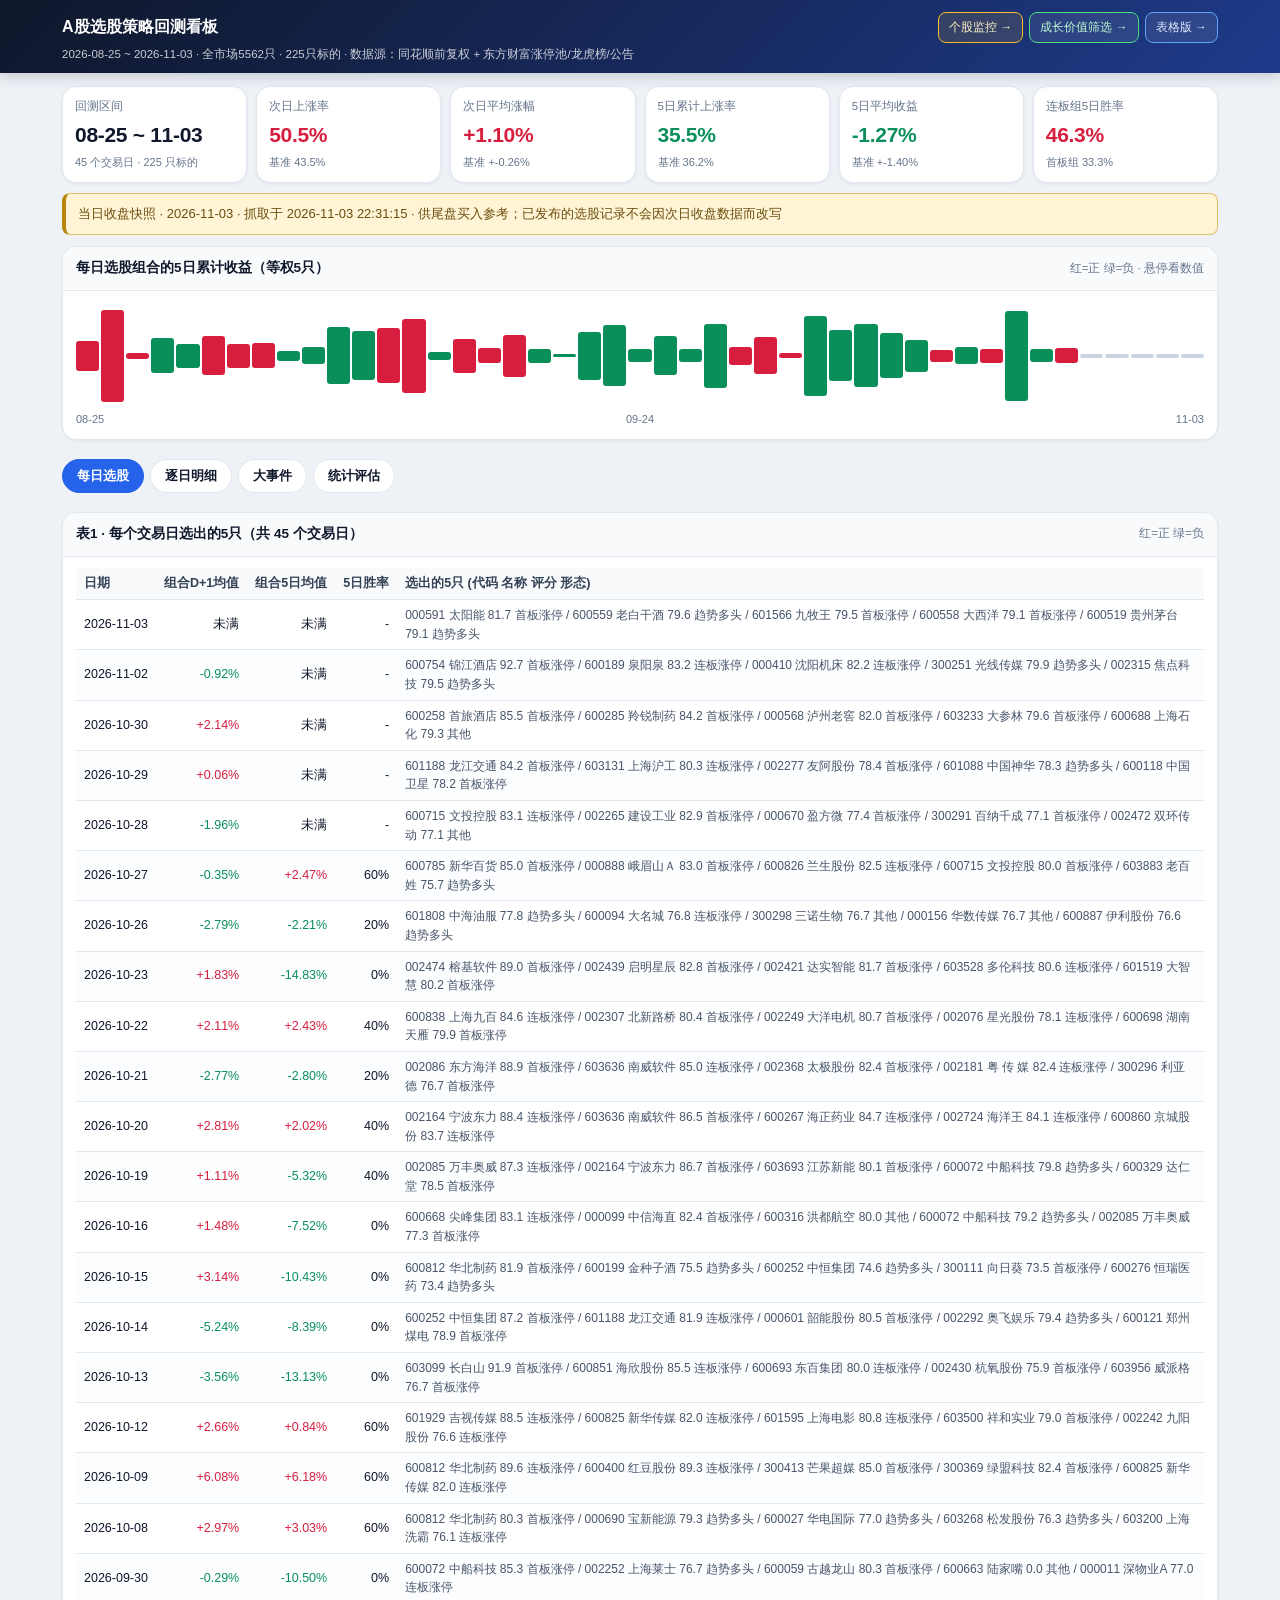
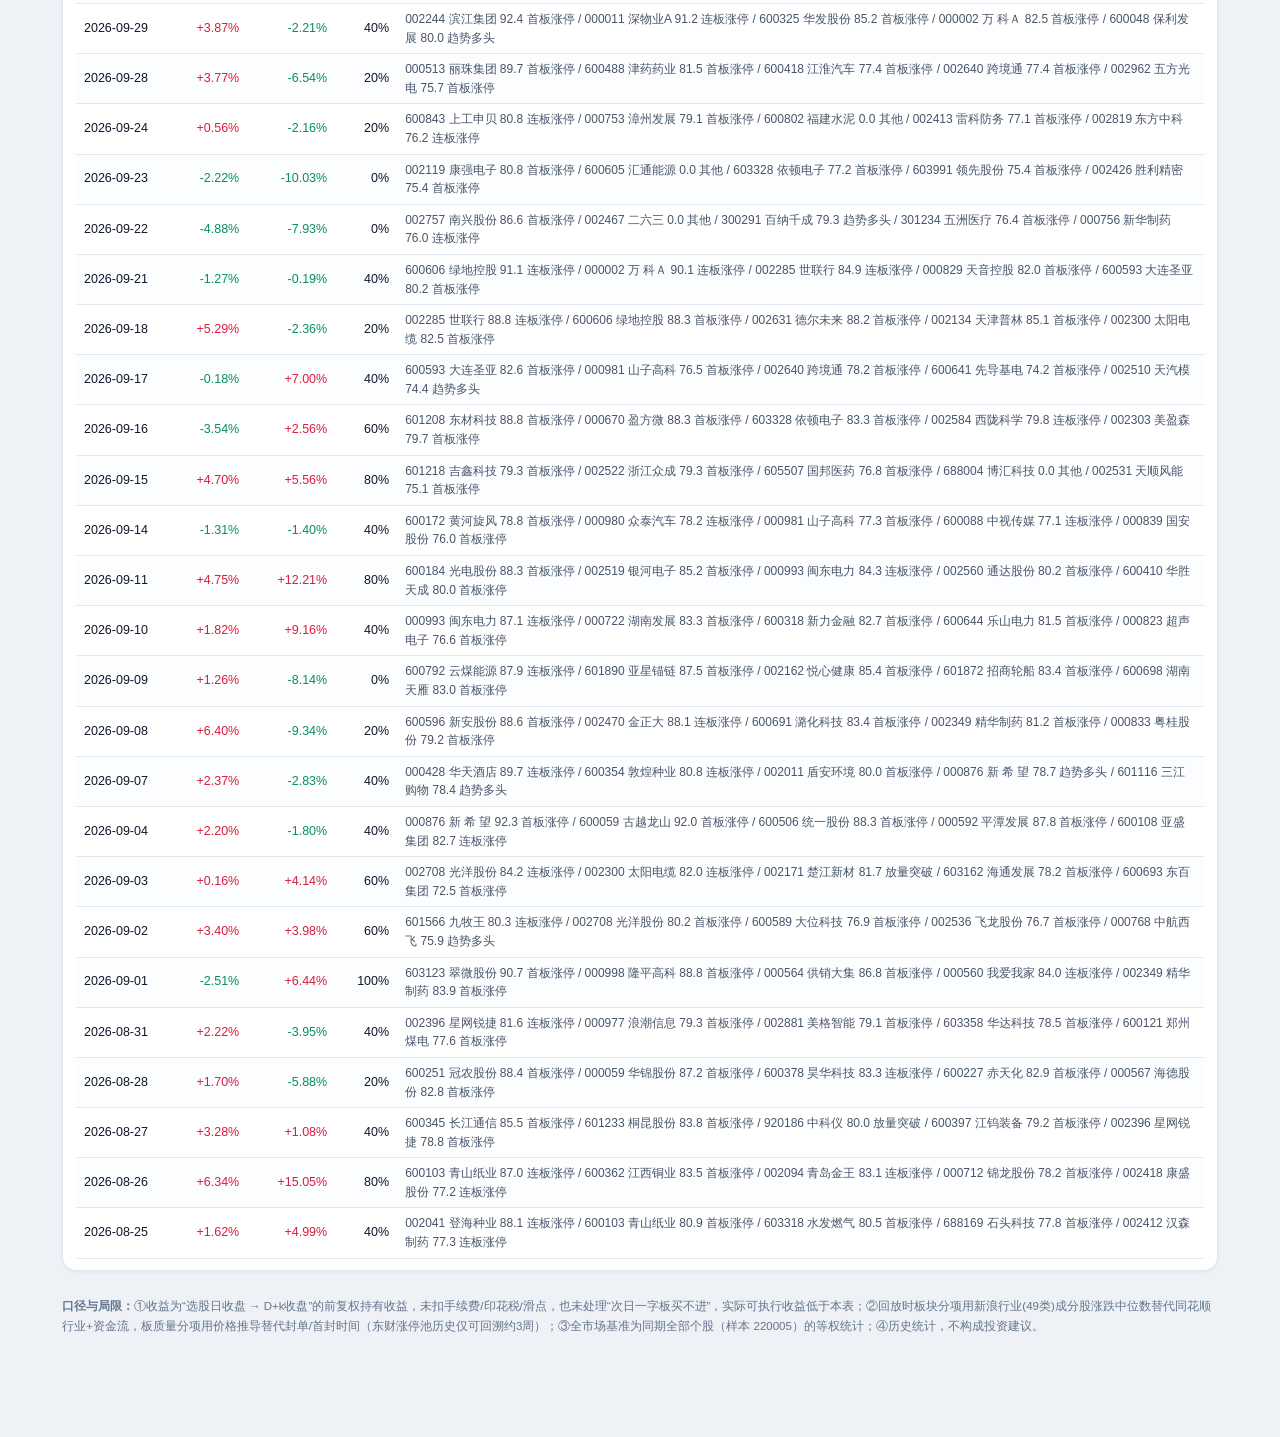
==== docs/index.html @ 1452959d "tail-end pages 2026-11-03" ====
<!DOCTYPE html><html lang="zh-CN"><head><meta charset="utf-8">
<meta name="viewport" content="width=device-width,initial-scale=1,viewport-fit=cover">
<meta name="theme-color" content="#0f172a"><title>选股策略回测看板 2026-07-13~09-11</title>
<style>:root{--bg:#eef2f7;--card:#fff;--ink:#0f172a;--muted:#64748b;--line:#e2e8f0;--up:#d81e3f;--dn:#0a8f5b;--a:#2563eb;--r:14px}
*{box-sizing:border-box}
html,body{margin:0;padding:0}
body{background:var(--bg);color:var(--ink);font:14px/1.55 -apple-system,BlinkMacSystemFont,'Segoe UI','PingFang SC','Hiragino Sans GB','Microsoft YaHei',sans-serif;-webkit-text-size-adjust:100%}
.wrap{max-width:1180px;margin:0 auto;padding:0 12px 60px}
header.top{position:sticky;top:0;z-index:30;background:linear-gradient(135deg,#0f172a,#1e3a8a);color:#fff;padding:12px 0 10px;box-shadow:0 2px 14px rgba(15,23,42,.22)}
header.top .in{max-width:1180px;margin:0 auto;padding:0 12px}
header.top h1{margin:0;font-size:16px;font-weight:700}
header.top .sub{opacity:.78;font-size:11.5px;margin-top:3px}
.kpis{display:grid;grid-template-columns:repeat(auto-fit,minmax(150px,1fr));gap:9px;margin:13px 0 4px}
.kpi{background:var(--card);border:1px solid var(--line);border-radius:var(--r);padding:11px 12px;box-shadow:0 1px 3px rgba(15,23,42,.07)}
.kpi .k{color:var(--muted);font-size:11.5px}
.kpi .v{font-size:21px;font-weight:760;margin-top:3px;font-variant-numeric:tabular-nums;letter-spacing:-.3px}
.kpi .n{color:var(--muted);font-size:11px;margin-top:2px}
.pos{color:var(--up)}.neg{color:var(--dn)}
.card{background:var(--card);border:1px solid var(--line);border-radius:var(--r);box-shadow:0 1px 3px rgba(15,23,42,.06);margin:11px 0;overflow:hidden}
.card h2{margin:0;padding:11px 13px;font-size:13.5px;border-bottom:1px solid var(--line);background:#f8fafc;display:flex;justify-content:space-between;align-items:center;gap:8px}
.card h2 span{font-weight:500;color:var(--muted);font-size:11.5px}
.card .bd{padding:11px 13px}
.tabs{position:sticky;top:56px;z-index:29;display:flex;gap:6px;overflow-x:auto;padding:8px 0;background:var(--bg);-webkit-overflow-scrolling:touch}
.tabs button{flex:0 0 auto;border:1px solid var(--line);background:#fff;color:var(--ink);padding:7px 14px;border-radius:999px;font-size:13px;font-weight:640}
.tabs button.on{background:var(--a);color:#fff;border-color:var(--a)}
.chart{display:flex;align-items:center;gap:2px;height:104px;padding:4px 0 0}
.chart .bar{flex:1;min-width:4px;border-radius:3px;position:relative;transition:.15s}
.chart .bar:hover{filter:brightness(1.15)}
.axis{display:flex;justify-content:space-between;color:var(--muted);font-size:11px;margin-top:5px}
.grid-days{display:grid;grid-template-columns:repeat(auto-fill,minmax(330px,1fr));gap:9px}
.day{border:1px solid var(--line);border-radius:12px;padding:9px 10px;background:#fcfdff}
.day .dh{display:flex;justify-content:space-between;align-items:baseline;font-weight:700;font-size:13px;margin-bottom:6px}
.day .dm{font-size:11.5px;color:var(--muted);font-weight:500;font-variant-numeric:tabular-nums}
.chips{display:flex;flex-wrap:wrap;gap:5px}
.chip{display:inline-flex;gap:5px;align-items:center;border:1px solid var(--line);background:#fff;border-radius:8px;padding:3px 7px;font-size:12px}
.tag{font-size:10px;padding:1px 5px;border-radius:5px;background:#e2e8f0;color:#334155;white-space:nowrap}
.t-zt_first{background:#fee2e2;color:#b91c1c}
.t-zt_multi{background:#fecdd3;color:#9f1239}
.t-trend{background:#dbeafe;color:#1d4ed8}
.t-breakout{background:#fef3c7;color:#92400e}
.t-other{background:#e5e7eb;color:#374151}
.tools{display:flex;gap:7px;flex-wrap:wrap;align-items:center;margin-bottom:9px}
.tools input,.tools select{padding:7px 10px;border:1px solid var(--line);border-radius:9px;font-size:13px;background:#fff;color:var(--ink)}
.tools input{flex:1;min-width:140px}
.tw{overflow-x:auto;-webkit-overflow-scrolling:touch}
table{border-collapse:collapse;width:100%;font-size:12.5px}
th,td{padding:6px 8px;border-bottom:1px solid var(--line);text-align:left;white-space:nowrap}
th{background:#f8fafc;font-weight:660;color:#334155}
th.s{cursor:pointer;user-select:none}
tbody tr:nth-child(even){background:#fbfdff}
td.num{text-align:right;font-variant-numeric:tabular-nums}
td.ev{white-space:normal;min-width:230px;color:#475569;font-size:12px}
.bars{display:grid;gap:6px}
.brow{display:grid;grid-template-columns:104px 1fr 58px;gap:8px;align-items:center;font-size:12.5px}
.bar2{height:12px;background:#eef2f7;border-radius:6px;overflow:hidden}
.bar2 i{display:block;height:100%}
.hint{color:var(--muted);font-size:12px;line-height:1.75}
.hint b{color:var(--ink)}
footer{color:var(--muted);font-size:11.5px;padding:14px 0 40px;line-height:1.8}
.fil{color:var(--muted);font-size:11.5px;margin-left:auto}
@media (max-width:780px){
.kpi .v{font-size:18px}
.kpi{padding:9px 10px}
header.top h1{font-size:14.5px}
table.resp thead{display:none}
table.resp,table.resp tbody,table.resp tr,table.resp td{display:block;width:100%}
table.resp tr{border:1px solid var(--line);border-radius:11px;margin:0 0 8px;padding:8px 10px;background:#fff}
table.resp td{border:0;padding:2.5px 0;white-space:normal;display:flex;justify-content:space-between;gap:10px}
table.resp td:before{content:attr(data-l);color:var(--muted);font-size:11.5px;flex:0 0 auto}
table.resp td.ev{display:block;padding-top:5px;border-top:1px dashed var(--line);margin-top:4px}
table.resp td.ev:before{display:block;margin-bottom:2px}
.tabs{top:50px}
.brow{grid-template-columns:78px 1fr 48px;font-size:11.5px}
.grid-days{grid-template-columns:1fr}
}.sec{display:none}.sec.on{display:block}
@media (max-width:780px){.card h2{font-size:12.5px}}
header.top .topline{display:flex;align-items:center;justify-content:space-between;gap:8px;flex-wrap:wrap}
header.top .topnav{display:flex;gap:6px;flex-wrap:wrap;position:relative;z-index:5}
header.top .topnav a{display:inline-block;font-size:12px;padding:5px 10px;border-radius:8px;text-decoration:none;white-space:nowrap;border:1px solid #60a5fa;color:#dbeafe;background:rgba(255,255,255,.08)}
header.top .topnav a.g{border-color:#4ade80;color:#bbf7d0}
header.top .topnav a.m{border-color:#fbbf24;color:#fef3c7;background:rgba(251,191,36,.12)}
@media (max-width:560px){header.top .topnav{width:100%}header.top .topnav a{flex:1 1 0;text-align:center}}
</style><noscript><style>.sec{display:block!important}.tabs{display:none}</style></noscript></head><body>
<header class="top"><div class="in"><div class="topline"><h1>A股选股策略回测看板</h1><nav class="topnav"><a class="m" href="monitor.html">个股监控 →</a><a class="g" href="garp.html">成长价值筛选 →</a><a href="tables.html">表格版 →</a></nav></div><div class="sub">2026-08-25 ~ 2026-11-03 · 全市场5562只 · 225只标的 · 数据源：同花顺前复权 + 东方财富涨停池/龙虎榜/公告</div></div></header>
<div class="wrap"><div class="kpis"><div class="kpi"><div class="k">回测区间</div><div class="v ">08-25 ~ 11-03</div><div class="n">45 个交易日 · 225 只标的</div></div><div class="kpi"><div class="k">次日上涨率</div><div class="v pos">50.5%</div><div class="n">基准 43.5%</div></div><div class="kpi"><div class="k">次日平均涨幅</div><div class="v pos">+1.10%</div><div class="n">基准 +-0.26%</div></div><div class="kpi"><div class="k">5日累计上涨率</div><div class="v neg">35.5%</div><div class="n">基准 36.2%</div></div><div class="kpi"><div class="k">5日平均收益</div><div class="v neg">-1.27%</div><div class="n">基准 +-1.40%</div></div><div class="kpi"><div class="k">连板组5日胜率</div><div class="v pos">46.3%</div><div class="n">首板组 33.3%</div></div></div>
<div style="background:#fff4d6;border:1px solid #dfc06a;border-left:4px solid #b8860b;border-radius:8px;padding:10px 12px;color:#6b4d0d;margin:10px 0;font-size:13px">当日收盘快照 · 2026-11-03 · 抓取于 2026-11-03 22:31:15 · 供尾盘买入参考；已发布的选股记录不会因次日收盘数据而改写</div>
<div class="card"><h2>每日选股组合的5日累计收益（等权5只）<span>红=正 绿=负 · 悬停看数值</span></h2><div class="bd"><div class="chart"><div class="bar" style="height:30px;background:var(--up)" title="08-25 组合5日均值 +4.99%"></div><div class="bar" style="height:92px;background:var(--up)" title="08-26 组合5日均值 +15.05%"></div><div class="bar" style="height:6px;background:var(--up)" title="08-27 组合5日均值 +1.08%"></div><div class="bar" style="height:35px;background:var(--dn)" title="08-28 组合5日均值 -5.88%"></div><div class="bar" style="height:24px;background:var(--dn)" title="08-31 组合5日均值 -3.95%"></div><div class="bar" style="height:39px;background:var(--up)" title="09-01 组合5日均值 +6.44%"></div><div class="bar" style="height:24px;background:var(--up)" title="09-02 组合5日均值 +3.98%"></div><div class="bar" style="height:25px;background:var(--up)" title="09-03 组合5日均值 +4.14%"></div><div class="bar" style="height:10px;background:var(--dn)" title="09-04 组合5日均值 -1.80%"></div><div class="bar" style="height:17px;background:var(--dn)" title="09-07 组合5日均值 -2.83%"></div><div class="bar" style="height:57px;background:var(--dn)" title="09-08 组合5日均值 -9.34%"></div><div class="bar" style="height:49px;background:var(--dn)" title="09-09 组合5日均值 -8.14%"></div><div class="bar" style="height:55px;background:var(--up)" title="09-10 组合5日均值 +9.16%"></div><div class="bar" style="height:74px;background:var(--up)" title="09-11 组合5日均值 +12.21%"></div><div class="bar" style="height:8px;background:var(--dn)" title="09-14 组合5日均值 -1.40%"></div><div class="bar" style="height:34px;background:var(--up)" title="09-15 组合5日均值 +5.56%"></div><div class="bar" style="height:15px;background:var(--up)" title="09-16 组合5日均值 +2.56%"></div><div class="bar" style="height:42px;background:var(--up)" title="09-17 组合5日均值 +7.00%"></div><div class="bar" style="height:14px;background:var(--dn)" title="09-18 组合5日均值 -2.36%"></div><div class="bar" style="height:3px;background:var(--dn)" title="09-21 组合5日均值 -0.19%"></div><div class="bar" style="height:48px;background:var(--dn)" title="09-22 组合5日均值 -7.93%"></div><div class="bar" style="height:61px;background:var(--dn)" title="09-23 组合5日均值 -10.03%"></div><div class="bar" style="height:13px;background:var(--dn)" title="09-24 组合5日均值 -2.16%"></div><div class="bar" style="height:39px;background:var(--dn)" title="09-28 组合5日均值 -6.54%"></div><div class="bar" style="height:13px;background:var(--dn)" title="09-29 组合5日均值 -2.21%"></div><div class="bar" style="height:64px;background:var(--dn)" title="09-30 组合5日均值 -10.50%"></div><div class="bar" style="height:18px;background:var(--up)" title="10-08 组合5日均值 +3.03%"></div><div class="bar" style="height:37px;background:var(--up)" title="10-09 组合5日均值 +6.18%"></div><div class="bar" style="height:5px;background:var(--up)" title="10-12 组合5日均值 +0.84%"></div><div class="bar" style="height:80px;background:var(--dn)" title="10-13 组合5日均值 -13.13%"></div><div class="bar" style="height:51px;background:var(--dn)" title="10-14 组合5日均值 -8.39%"></div><div class="bar" style="height:63px;background:var(--dn)" title="10-15 组合5日均值 -10.43%"></div><div class="bar" style="height:45px;background:var(--dn)" title="10-16 组合5日均值 -7.52%"></div><div class="bar" style="height:32px;background:var(--dn)" title="10-19 组合5日均值 -5.32%"></div><div class="bar" style="height:12px;background:var(--up)" title="10-20 组合5日均值 +2.02%"></div><div class="bar" style="height:17px;background:var(--dn)" title="10-21 组合5日均值 -2.80%"></div><div class="bar" style="height:14px;background:var(--up)" title="10-22 组合5日均值 +2.43%"></div><div class="bar" style="height:90px;background:var(--dn)" title="10-23 组合5日均值 -14.83%"></div><div class="bar" style="height:13px;background:var(--dn)" title="10-26 组合5日均值 -2.21%"></div><div class="bar" style="height:15px;background:var(--up)" title="10-27 组合5日均值 +2.47%"></div><div class="bar" style="height:4px;background:#cbd5e1" title="10-28 未满5日"></div><div class="bar" style="height:4px;background:#cbd5e1" title="10-29 未满5日"></div><div class="bar" style="height:4px;background:#cbd5e1" title="10-30 未满5日"></div><div class="bar" style="height:4px;background:#cbd5e1" title="11-02 未满5日"></div><div class="bar" style="height:4px;background:#cbd5e1" title="11-03 未满5日"></div></div><div class="axis"><span>08-25</span><span>09-24</span><span>11-03</span></div></div></div>
<div class="tabs" id="tb"><button data-v="s1" class="on">每日选股</button><button data-v="s2">逐日明细</button><button data-v="s3">大事件</button><button data-v="s4">统计评估</button></div>
<section id="s1" class="sec on"><div class="card"><h2>表1 · 每个交易日选出的5只（共 45 个交易日）<span>红=正 绿=负</span></h2><div class="bd"><div class="tw"><table class="resp"><thead><tr><th>日期</th><th>组合D+1均值</th><th>组合5日均值</th><th>5日胜率</th><th>选出的5只 (代码 名称 评分 形态)</th></tr></thead><tbody><tr data-d="2026-11-03"><td data-l="日期">2026-11-03</td><td data-l="组合D+1均值" class="num ">未满</td><td data-l="组合5日均值" class="num ">未满</td><td data-l="5日胜率" class="num">-</td><td data-l="选出的5只 (代码 名称 评分 形态)" class="ev">000591 太阳能 81.7 首板涨停 / 600559 老白干酒 79.6 趋势多头 / 601566 九牧王 79.5 首板涨停 / 600558 大西洋 79.1 首板涨停 / 600519 贵州茅台 79.1 趋势多头</td></tr><tr data-d="2026-11-02"><td data-l="日期">2026-11-02</td><td data-l="组合D+1均值" class="num neg">-0.92%</td><td data-l="组合5日均值" class="num ">未满</td><td data-l="5日胜率" class="num">-</td><td data-l="选出的5只 (代码 名称 评分 形态)" class="ev">600754 锦江酒店 92.7 首板涨停 / 600189 泉阳泉 83.2 连板涨停 / 000410 沈阳机床 82.2 连板涨停 / 300251 光线传媒 79.9 趋势多头 / 002315 焦点科技 79.5 趋势多头</td></tr><tr data-d="2026-10-30"><td data-l="日期">2026-10-30</td><td data-l="组合D+1均值" class="num pos">+2.14%</td><td data-l="组合5日均值" class="num ">未满</td><td data-l="5日胜率" class="num">-</td><td data-l="选出的5只 (代码 名称 评分 形态)" class="ev">600258 首旅酒店 85.5 首板涨停 / 600285 羚锐制药 84.2 首板涨停 / 000568 泸州老窖 82.0 首板涨停 / 603233 大参林 79.6 首板涨停 / 600688 上海石化 79.3 其他</td></tr><tr data-d="2026-10-29"><td data-l="日期">2026-10-29</td><td data-l="组合D+1均值" class="num pos">+0.06%</td><td data-l="组合5日均值" class="num ">未满</td><td data-l="5日胜率" class="num">-</td><td data-l="选出的5只 (代码 名称 评分 形态)" class="ev">601188 龙江交通 84.2 首板涨停 / 603131 上海沪工 80.3 连板涨停 / 002277 友阿股份 78.4 首板涨停 / 601088 中国神华 78.3 趋势多头 / 600118 中国卫星 78.2 首板涨停</td></tr><tr data-d="2026-10-28"><td data-l="日期">2026-10-28</td><td data-l="组合D+1均值" class="num neg">-1.96%</td><td data-l="组合5日均值" class="num ">未满</td><td data-l="5日胜率" class="num">-</td><td data-l="选出的5只 (代码 名称 评分 形态)" class="ev">600715 文投控股 83.1 连板涨停 / 002265 建设工业 82.9 首板涨停 / 000670 盈方微 77.4 首板涨停 / 300291 百纳千成 77.1 首板涨停 / 002472 双环传动 77.1 其他</td></tr><tr data-d="2026-10-27"><td data-l="日期">2026-10-27</td><td data-l="组合D+1均值" class="num neg">-0.35%</td><td data-l="组合5日均值" class="num pos">+2.47%</td><td data-l="5日胜率" class="num">60%</td><td data-l="选出的5只 (代码 名称 评分 形态)" class="ev">600785 新华百货 85.0 首板涨停 / 000888 峨眉山Ａ 83.0 首板涨停 / 600826 兰生股份 82.5 连板涨停 / 600715 文投控股 80.0 首板涨停 / 603883 老百姓 75.7 趋势多头</td></tr><tr data-d="2026-10-26"><td data-l="日期">2026-10-26</td><td data-l="组合D+1均值" class="num neg">-2.79%</td><td data-l="组合5日均值" class="num neg">-2.21%</td><td data-l="5日胜率" class="num">20%</td><td data-l="选出的5只 (代码 名称 评分 形态)" class="ev">601808 中海油服 77.8 趋势多头 / 600094 大名城 76.8 连板涨停 / 300298 三诺生物 76.7 其他 / 000156 华数传媒 76.7 其他 / 600887 伊利股份 76.6 趋势多头</td></tr><tr data-d="2026-10-23"><td data-l="日期">2026-10-23</td><td data-l="组合D+1均值" class="num pos">+1.83%</td><td data-l="组合5日均值" class="num neg">-14.83%</td><td data-l="5日胜率" class="num">0%</td><td data-l="选出的5只 (代码 名称 评分 形态)" class="ev">002474 榕基软件 89.0 首板涨停 / 002439 启明星辰 82.8 首板涨停 / 002421 达实智能 81.7 首板涨停 / 603528 多伦科技 80.6 连板涨停 / 601519 大智慧 80.2 首板涨停</td></tr><tr data-d="2026-10-22"><td data-l="日期">2026-10-22</td><td data-l="组合D+1均值" class="num pos">+2.11%</td><td data-l="组合5日均值" class="num pos">+2.43%</td><td data-l="5日胜率" class="num">40%</td><td data-l="选出的5只 (代码 名称 评分 形态)" class="ev">600838 上海九百 84.6 连板涨停 / 002307 北新路桥 80.4 首板涨停 / 002249 大洋电机 80.7 首板涨停 / 002076 星光股份 78.1 连板涨停 / 600698 湖南天雁 79.9 首板涨停</td></tr><tr data-d="2026-10-21"><td data-l="日期">2026-10-21</td><td data-l="组合D+1均值" class="num neg">-2.77%</td><td data-l="组合5日均值" class="num neg">-2.80%</td><td data-l="5日胜率" class="num">20%</td><td data-l="选出的5只 (代码 名称 评分 形态)" class="ev">002086 东方海洋 88.9 首板涨停 / 603636 南威软件 85.0 连板涨停 / 002368 太极股份 82.4 首板涨停 / 002181 粤 传 媒 82.4 连板涨停 / 300296 利亚德 76.7 首板涨停</td></tr><tr data-d="2026-10-20"><td data-l="日期">2026-10-20</td><td data-l="组合D+1均值" class="num pos">+2.81%</td><td data-l="组合5日均值" class="num pos">+2.02%</td><td data-l="5日胜率" class="num">40%</td><td data-l="选出的5只 (代码 名称 评分 形态)" class="ev">002164 宁波东力 88.4 连板涨停 / 603636 南威软件 86.5 首板涨停 / 600267 海正药业 84.7 连板涨停 / 002724 海洋王 84.1 连板涨停 / 600860 京城股份 83.7 连板涨停</td></tr><tr data-d="2026-10-19"><td data-l="日期">2026-10-19</td><td data-l="组合D+1均值" class="num pos">+1.11%</td><td data-l="组合5日均值" class="num neg">-5.32%</td><td data-l="5日胜率" class="num">40%</td><td data-l="选出的5只 (代码 名称 评分 形态)" class="ev">002085 万丰奥威 87.3 连板涨停 / 002164 宁波东力 86.7 首板涨停 / 603693 江苏新能 80.1 首板涨停 / 600072 中船科技 79.8 趋势多头 / 600329 达仁堂 78.5 首板涨停</td></tr><tr data-d="2026-10-16"><td data-l="日期">2026-10-16</td><td data-l="组合D+1均值" class="num pos">+1.48%</td><td data-l="组合5日均值" class="num neg">-7.52%</td><td data-l="5日胜率" class="num">0%</td><td data-l="选出的5只 (代码 名称 评分 形态)" class="ev">600668 尖峰集团 83.1 连板涨停 / 000099 中信海直 82.4 首板涨停 / 600316 洪都航空 80.0 其他 / 600072 中船科技 79.2 趋势多头 / 002085 万丰奥威 77.3 首板涨停</td></tr><tr data-d="2026-10-15"><td data-l="日期">2026-10-15</td><td data-l="组合D+1均值" class="num pos">+3.14%</td><td data-l="组合5日均值" class="num neg">-10.43%</td><td data-l="5日胜率" class="num">0%</td><td data-l="选出的5只 (代码 名称 评分 形态)" class="ev">600812 华北制药 81.9 首板涨停 / 600199 金种子酒 75.5 趋势多头 / 600252 中恒集团 74.6 趋势多头 / 300111 向日葵 73.5 首板涨停 / 600276 恒瑞医药 73.4 趋势多头</td></tr><tr data-d="2026-10-14"><td data-l="日期">2026-10-14</td><td data-l="组合D+1均值" class="num neg">-5.24%</td><td data-l="组合5日均值" class="num neg">-8.39%</td><td data-l="5日胜率" class="num">0%</td><td data-l="选出的5只 (代码 名称 评分 形态)" class="ev">600252 中恒集团 87.2 首板涨停 / 601188 龙江交通 81.9 连板涨停 / 000601 韶能股份 80.5 首板涨停 / 002292 奥飞娱乐 79.4 趋势多头 / 600121 郑州煤电 78.9 首板涨停</td></tr><tr data-d="2026-10-13"><td data-l="日期">2026-10-13</td><td data-l="组合D+1均值" class="num neg">-3.56%</td><td data-l="组合5日均值" class="num neg">-13.13%</td><td data-l="5日胜率" class="num">0%</td><td data-l="选出的5只 (代码 名称 评分 形态)" class="ev">603099 长白山 91.9 首板涨停 / 600851 海欣股份 85.5 连板涨停 / 600693 东百集团 80.0 连板涨停 / 002430 杭氧股份 75.9 首板涨停 / 603956 威派格 76.7 首板涨停</td></tr><tr data-d="2026-10-12"><td data-l="日期">2026-10-12</td><td data-l="组合D+1均值" class="num pos">+2.66%</td><td data-l="组合5日均值" class="num pos">+0.84%</td><td data-l="5日胜率" class="num">60%</td><td data-l="选出的5只 (代码 名称 评分 形态)" class="ev">601929 吉视传媒 88.5 连板涨停 / 600825 新华传媒 82.0 连板涨停 / 601595 上海电影 80.8 连板涨停 / 603500 祥和实业 79.0 首板涨停 / 002242 九阳股份 76.6 连板涨停</td></tr><tr data-d="2026-10-09"><td data-l="日期">2026-10-09</td><td data-l="组合D+1均值" class="num pos">+6.08%</td><td data-l="组合5日均值" class="num pos">+6.18%</td><td data-l="5日胜率" class="num">60%</td><td data-l="选出的5只 (代码 名称 评分 形态)" class="ev">600812 华北制药 89.6 连板涨停 / 600400 红豆股份 89.3 连板涨停 / 300413 芒果超媒 85.0 首板涨停 / 300369 绿盟科技 82.4 首板涨停 / 600825 新华传媒 82.0 连板涨停</td></tr><tr data-d="2026-10-08"><td data-l="日期">2026-10-08</td><td data-l="组合D+1均值" class="num pos">+2.97%</td><td data-l="组合5日均值" class="num pos">+3.03%</td><td data-l="5日胜率" class="num">60%</td><td data-l="选出的5只 (代码 名称 评分 形态)" class="ev">600812 华北制药 80.3 首板涨停 / 000690 宝新能源 79.3 趋势多头 / 600027 华电国际 77.0 趋势多头 / 603268 松发股份 76.3 趋势多头 / 603200 上海洗霸 76.1 连板涨停</td></tr><tr data-d="2026-09-30"><td data-l="日期">2026-09-30</td><td data-l="组合D+1均值" class="num neg">-0.29%</td><td data-l="组合5日均值" class="num neg">-10.50%</td><td data-l="5日胜率" class="num">0%</td><td data-l="选出的5只 (代码 名称 评分 形态)" class="ev">600072 中船科技 85.3 首板涨停 / 002252 上海莱士 76.7 趋势多头 / 600059 古越龙山 80.3 首板涨停 / 600663 陆家嘴 0.0 其他 / 000011 深物业A 77.0 连板涨停</td></tr><tr data-d="2026-09-29"><td data-l="日期">2026-09-29</td><td data-l="组合D+1均值" class="num pos">+3.87%</td><td data-l="组合5日均值" class="num neg">-2.21%</td><td data-l="5日胜率" class="num">40%</td><td data-l="选出的5只 (代码 名称 评分 形态)" class="ev">002244 滨江集团 92.4 首板涨停 / 000011 深物业A 91.2 连板涨停 / 600325 华发股份 85.2 首板涨停 / 000002 万 科Ａ 82.5 首板涨停 / 600048 保利发展 80.0 趋势多头</td></tr><tr data-d="2026-09-28"><td data-l="日期">2026-09-28</td><td data-l="组合D+1均值" class="num pos">+3.77%</td><td data-l="组合5日均值" class="num neg">-6.54%</td><td data-l="5日胜率" class="num">20%</td><td data-l="选出的5只 (代码 名称 评分 形态)" class="ev">000513 丽珠集团 89.7 首板涨停 / 600488 津药药业 81.5 首板涨停 / 600418 江淮汽车 77.4 首板涨停 / 002640 跨境通 77.4 首板涨停 / 002962 五方光电 75.7 首板涨停</td></tr><tr data-d="2026-09-24"><td data-l="日期">2026-09-24</td><td data-l="组合D+1均值" class="num pos">+0.56%</td><td data-l="组合5日均值" class="num neg">-2.16%</td><td data-l="5日胜率" class="num">20%</td><td data-l="选出的5只 (代码 名称 评分 形态)" class="ev">600843 上工申贝 80.8 连板涨停 / 000753 漳州发展 79.1 首板涨停 / 600802 福建水泥 0.0 其他 / 002413 雷科防务 77.1 首板涨停 / 002819 东方中科 76.2 连板涨停</td></tr><tr data-d="2026-09-23"><td data-l="日期">2026-09-23</td><td data-l="组合D+1均值" class="num neg">-2.22%</td><td data-l="组合5日均值" class="num neg">-10.03%</td><td data-l="5日胜率" class="num">0%</td><td data-l="选出的5只 (代码 名称 评分 形态)" class="ev">002119 康强电子 80.8 首板涨停 / 600605 汇通能源 0.0 其他 / 603328 依顿电子 77.2 首板涨停 / 603991 领先股份 75.4 首板涨停 / 002426 胜利精密 75.4 首板涨停</td></tr><tr data-d="2026-09-22"><td data-l="日期">2026-09-22</td><td data-l="组合D+1均值" class="num neg">-4.88%</td><td data-l="组合5日均值" class="num neg">-7.93%</td><td data-l="5日胜率" class="num">0%</td><td data-l="选出的5只 (代码 名称 评分 形态)" class="ev">002757 南兴股份 86.6 首板涨停 / 002467 二六三 0.0 其他 / 300291 百纳千成 79.3 趋势多头 / 301234 五洲医疗 76.4 首板涨停 / 000756 新华制药 76.0 连板涨停</td></tr><tr data-d="2026-09-21"><td data-l="日期">2026-09-21</td><td data-l="组合D+1均值" class="num neg">-1.27%</td><td data-l="组合5日均值" class="num neg">-0.19%</td><td data-l="5日胜率" class="num">40%</td><td data-l="选出的5只 (代码 名称 评分 形态)" class="ev">600606 绿地控股 91.1 连板涨停 / 000002 万 科Ａ 90.1 连板涨停 / 002285 世联行 84.9 连板涨停 / 000829 天音控股 82.0 首板涨停 / 600593 大连圣亚 80.2 首板涨停</td></tr><tr data-d="2026-09-18"><td data-l="日期">2026-09-18</td><td data-l="组合D+1均值" class="num pos">+5.29%</td><td data-l="组合5日均值" class="num neg">-2.36%</td><td data-l="5日胜率" class="num">20%</td><td data-l="选出的5只 (代码 名称 评分 形态)" class="ev">002285 世联行 88.8 连板涨停 / 600606 绿地控股 88.3 首板涨停 / 002631 德尔未来 88.2 首板涨停 / 002134 天津普林 85.1 首板涨停 / 002300 太阳电缆 82.5 首板涨停</td></tr><tr data-d="2026-09-17"><td data-l="日期">2026-09-17</td><td data-l="组合D+1均值" class="num neg">-0.18%</td><td data-l="组合5日均值" class="num pos">+7.00%</td><td data-l="5日胜率" class="num">40%</td><td data-l="选出的5只 (代码 名称 评分 形态)" class="ev">600593 大连圣亚 82.6 首板涨停 / 000981 山子高科 76.5 首板涨停 / 002640 跨境通 78.2 首板涨停 / 600641 先导基电 74.2 首板涨停 / 002510 天汽模 74.4 趋势多头</td></tr><tr data-d="2026-09-16"><td data-l="日期">2026-09-16</td><td data-l="组合D+1均值" class="num neg">-3.54%</td><td data-l="组合5日均值" class="num pos">+2.56%</td><td data-l="5日胜率" class="num">60%</td><td data-l="选出的5只 (代码 名称 评分 形态)" class="ev">601208 东材科技 88.8 首板涨停 / 000670 盈方微 88.3 首板涨停 / 603328 依顿电子 83.3 首板涨停 / 002584 西陇科学 79.8 连板涨停 / 002303 美盈森 79.7 首板涨停</td></tr><tr data-d="2026-09-15"><td data-l="日期">2026-09-15</td><td data-l="组合D+1均值" class="num pos">+4.70%</td><td data-l="组合5日均值" class="num pos">+5.56%</td><td data-l="5日胜率" class="num">80%</td><td data-l="选出的5只 (代码 名称 评分 形态)" class="ev">601218 吉鑫科技 79.3 首板涨停 / 002522 浙江众成 79.3 首板涨停 / 605507 国邦医药 76.8 首板涨停 / 688004 博汇科技 0.0 其他 / 002531 天顺风能 75.1 首板涨停</td></tr><tr data-d="2026-09-14"><td data-l="日期">2026-09-14</td><td data-l="组合D+1均值" class="num neg">-1.31%</td><td data-l="组合5日均值" class="num neg">-1.40%</td><td data-l="5日胜率" class="num">40%</td><td data-l="选出的5只 (代码 名称 评分 形态)" class="ev">600172 黄河旋风 78.8 首板涨停 / 000980 众泰汽车 78.2 连板涨停 / 000981 山子高科 77.3 首板涨停 / 600088 中视传媒 77.1 连板涨停 / 000839 国安股份 76.0 首板涨停</td></tr><tr data-d="2026-09-11"><td data-l="日期">2026-09-11</td><td data-l="组合D+1均值" class="num pos">+4.75%</td><td data-l="组合5日均值" class="num pos">+12.21%</td><td data-l="5日胜率" class="num">80%</td><td data-l="选出的5只 (代码 名称 评分 形态)" class="ev">600184 光电股份 88.3 首板涨停 / 002519 银河电子 85.2 首板涨停 / 000993 闽东电力 84.3 连板涨停 / 002560 通达股份 80.2 首板涨停 / 600410 华胜天成 80.0 首板涨停</td></tr><tr data-d="2026-09-10"><td data-l="日期">2026-09-10</td><td data-l="组合D+1均值" class="num pos">+1.82%</td><td data-l="组合5日均值" class="num pos">+9.16%</td><td data-l="5日胜率" class="num">40%</td><td data-l="选出的5只 (代码 名称 评分 形态)" class="ev">000993 闽东电力 87.1 连板涨停 / 000722 湖南发展 83.3 首板涨停 / 600318 新力金融 82.7 首板涨停 / 600644 乐山电力 81.5 首板涨停 / 000823 超声电子 76.6 首板涨停</td></tr><tr data-d="2026-09-09"><td data-l="日期">2026-09-09</td><td data-l="组合D+1均值" class="num pos">+1.26%</td><td data-l="组合5日均值" class="num neg">-8.14%</td><td data-l="5日胜率" class="num">0%</td><td data-l="选出的5只 (代码 名称 评分 形态)" class="ev">600792 云煤能源 87.9 连板涨停 / 601890 亚星锚链 87.5 首板涨停 / 002162 悦心健康 85.4 首板涨停 / 601872 招商轮船 83.4 首板涨停 / 600698 湖南天雁 83.0 首板涨停</td></tr><tr data-d="2026-09-08"><td data-l="日期">2026-09-08</td><td data-l="组合D+1均值" class="num pos">+6.40%</td><td data-l="组合5日均值" class="num neg">-9.34%</td><td data-l="5日胜率" class="num">20%</td><td data-l="选出的5只 (代码 名称 评分 形态)" class="ev">600596 新安股份 88.6 首板涨停 / 002470 金正大 88.1 连板涨停 / 600691 潞化科技 83.4 首板涨停 / 002349 精华制药 81.2 首板涨停 / 000833 粤桂股份 79.2 首板涨停</td></tr><tr data-d="2026-09-07"><td data-l="日期">2026-09-07</td><td data-l="组合D+1均值" class="num pos">+2.37%</td><td data-l="组合5日均值" class="num neg">-2.83%</td><td data-l="5日胜率" class="num">40%</td><td data-l="选出的5只 (代码 名称 评分 形态)" class="ev">000428 华天酒店 89.7 连板涨停 / 600354 敦煌种业 80.8 连板涨停 / 002011 盾安环境 80.0 首板涨停 / 000876 新 希 望 78.7 趋势多头 / 601116 三江购物 78.4 趋势多头</td></tr><tr data-d="2026-09-04"><td data-l="日期">2026-09-04</td><td data-l="组合D+1均值" class="num pos">+2.20%</td><td data-l="组合5日均值" class="num neg">-1.80%</td><td data-l="5日胜率" class="num">40%</td><td data-l="选出的5只 (代码 名称 评分 形态)" class="ev">000876 新 希 望 92.3 首板涨停 / 600059 古越龙山 92.0 首板涨停 / 600506 统一股份 88.3 首板涨停 / 000592 平潭发展 87.8 首板涨停 / 600108 亚盛集团 82.7 连板涨停</td></tr><tr data-d="2026-09-03"><td data-l="日期">2026-09-03</td><td data-l="组合D+1均值" class="num pos">+0.16%</td><td data-l="组合5日均值" class="num pos">+4.14%</td><td data-l="5日胜率" class="num">60%</td><td data-l="选出的5只 (代码 名称 评分 形态)" class="ev">002708 光洋股份 84.2 连板涨停 / 002300 太阳电缆 82.0 连板涨停 / 002171 楚江新材 81.7 放量突破 / 603162 海通发展 78.2 首板涨停 / 600693 东百集团 72.5 首板涨停</td></tr><tr data-d="2026-09-02"><td data-l="日期">2026-09-02</td><td data-l="组合D+1均值" class="num pos">+3.40%</td><td data-l="组合5日均值" class="num pos">+3.98%</td><td data-l="5日胜率" class="num">60%</td><td data-l="选出的5只 (代码 名称 评分 形态)" class="ev">601566 九牧王 80.3 连板涨停 / 002708 光洋股份 80.2 首板涨停 / 600589 大位科技 76.9 首板涨停 / 002536 飞龙股份 76.7 首板涨停 / 000768 中航西飞 75.9 趋势多头</td></tr><tr data-d="2026-09-01"><td data-l="日期">2026-09-01</td><td data-l="组合D+1均值" class="num neg">-2.51%</td><td data-l="组合5日均值" class="num pos">+6.44%</td><td data-l="5日胜率" class="num">100%</td><td data-l="选出的5只 (代码 名称 评分 形态)" class="ev">603123 翠微股份 90.7 首板涨停 / 000998 隆平高科 88.8 首板涨停 / 000564 供销大集 86.8 首板涨停 / 000560 我爱我家 84.0 连板涨停 / 002349 精华制药 83.9 首板涨停</td></tr><tr data-d="2026-08-31"><td data-l="日期">2026-08-31</td><td data-l="组合D+1均值" class="num pos">+2.22%</td><td data-l="组合5日均值" class="num neg">-3.95%</td><td data-l="5日胜率" class="num">40%</td><td data-l="选出的5只 (代码 名称 评分 形态)" class="ev">002396 星网锐捷 81.6 连板涨停 / 000977 浪潮信息 79.3 首板涨停 / 002881 美格智能 79.1 首板涨停 / 603358 华达科技 78.5 首板涨停 / 600121 郑州煤电 77.6 首板涨停</td></tr><tr data-d="2026-08-28"><td data-l="日期">2026-08-28</td><td data-l="组合D+1均值" class="num pos">+1.70%</td><td data-l="组合5日均值" class="num neg">-5.88%</td><td data-l="5日胜率" class="num">20%</td><td data-l="选出的5只 (代码 名称 评分 形态)" class="ev">600251 冠农股份 88.4 首板涨停 / 000059 华锦股份 87.2 首板涨停 / 600378 昊华科技 83.3 连板涨停 / 600227 赤天化 82.9 首板涨停 / 000567 海德股份 82.8 首板涨停</td></tr><tr data-d="2026-08-27"><td data-l="日期">2026-08-27</td><td data-l="组合D+1均值" class="num pos">+3.28%</td><td data-l="组合5日均值" class="num pos">+1.08%</td><td data-l="5日胜率" class="num">40%</td><td data-l="选出的5只 (代码 名称 评分 形态)" class="ev">600345 长江通信 85.5 首板涨停 / 601233 桐昆股份 83.8 首板涨停 / 920186 中科仪 80.0 放量突破 / 600397 江钨装备 79.2 首板涨停 / 002396 星网锐捷 78.8 首板涨停</td></tr><tr data-d="2026-08-26"><td data-l="日期">2026-08-26</td><td data-l="组合D+1均值" class="num pos">+6.34%</td><td data-l="组合5日均值" class="num pos">+15.05%</td><td data-l="5日胜率" class="num">80%</td><td data-l="选出的5只 (代码 名称 评分 形态)" class="ev">600103 青山纸业 87.0 连板涨停 / 600362 江西铜业 83.5 首板涨停 / 002094 青岛金王 83.1 连板涨停 / 000712 锦龙股份 78.2 首板涨停 / 002418 康盛股份 77.2 连板涨停</td></tr><tr data-d="2026-08-25"><td data-l="日期">2026-08-25</td><td data-l="组合D+1均值" class="num pos">+1.62%</td><td data-l="组合5日均值" class="num pos">+4.99%</td><td data-l="5日胜率" class="num">40%</td><td data-l="选出的5只 (代码 名称 评分 形态)" class="ev">002041 登海种业 88.1 连板涨停 / 600103 青山纸业 80.9 首板涨停 / 603318 水发燃气 80.5 首板涨停 / 688169 石头科技 77.8 首板涨停 / 002412 汉森制药 77.3 连板涨停</td></tr></tbody></table></div></div></div></section>
<section id="s2" class="sec"><div class="card"><h2>表2 · 选后5个交易日逐日涨跌幅<span id="cnt">共 225 只</span></h2><div class="bd">
<div class="tools"><input id="q" placeholder="搜索代码 / 名称 / 行业"><select id="kf"><option value="">全部形态</option><option value="zt_first">首板涨停</option><option value="zt_multi">连板涨停</option><option value="trend">趋势多头</option><option value="breakout">放量突破</option><option value="other">其他</option></select><select id="sk"><option value="d">按日期</option><option value="d1">按次日涨幅</option><option value="cum">按5日累计</option></select></div>
<div class="tw"><table class="resp"><thead><tr><th>日期</th><th>代码</th><th>名称</th><th>当日涨幅</th><th>评分</th><th>形态</th><th>D+1</th><th>D+2</th><th>D+3</th><th>D+4</th><th>D+5</th><th>5日累计</th><th>5日内关键事件</th><th>胜率</th></tr></thead><tbody id="db"><tr data-d="2026-11-03" data-d1="-999" data-cum="-999" data-k="trend" data-txt="600519 贵州茅台 酿酒行业"><td data-l="日期">11-03</td><td data-l="代码">600519</td><td data-l="名称">贵州茅台</td><td data-l="当日涨幅" class="num pos">+2.84%</td><td data-l="评分" class="num">79.1</td><td data-l="形态">趋势多头</td><td data-l="D+1" class="num ">-</td><td data-l="D+2" class="num ">-</td><td data-l="D+3" class="num ">-</td><td data-l="D+4" class="num ">-</td><td data-l="D+5" class="num ">-</td><td data-l="5日累计" class="num ">未满</td><td data-l="关键事件" class="ev">-</td><td data-l="胜率" class="num">-</td></tr><tr data-d="2026-11-03" data-d1="-999" data-cum="-999" data-k="zt_first" data-txt="600558 大西洋 钢铁行业"><td data-l="日期">11-03</td><td data-l="代码">600558</td><td data-l="名称">大西洋</td><td data-l="当日涨幅" class="num pos">+10.05%</td><td data-l="评分" class="num">79.1</td><td data-l="形态">首板涨停</td><td data-l="D+1" class="num ">-</td><td data-l="D+2" class="num ">-</td><td data-l="D+3" class="num ">-</td><td data-l="D+4" class="num ">-</td><td data-l="D+5" class="num ">-</td><td data-l="5日累计" class="num ">未满</td><td data-l="关键事件" class="ev">-</td><td data-l="胜率" class="num">-</td></tr><tr data-d="2026-11-03" data-d1="-999" data-cum="-999" data-k="zt_first" data-txt="601566 九牧王 服装鞋类"><td data-l="日期">11-03</td><td data-l="代码">601566</td><td data-l="名称">九牧王</td><td data-l="当日涨幅" class="num pos">+10.00%</td><td data-l="评分" class="num">79.5</td><td data-l="形态">首板涨停</td><td data-l="D+1" class="num ">-</td><td data-l="D+2" class="num ">-</td><td data-l="D+3" class="num ">-</td><td data-l="D+4" class="num ">-</td><td data-l="D+5" class="num ">-</td><td data-l="5日累计" class="num ">未满</td><td data-l="关键事件" class="ev">-</td><td data-l="胜率" class="num">-</td></tr><tr data-d="2026-11-03" data-d1="-999" data-cum="-999" data-k="trend" data-txt="600559 老白干酒 酿酒行业"><td data-l="日期">11-03</td><td data-l="代码">600559</td><td data-l="名称">老白干酒</td><td data-l="当日涨幅" class="num pos">+3.74%</td><td data-l="评分" class="num">79.6</td><td data-l="形态">趋势多头</td><td data-l="D+1" class="num ">-</td><td data-l="D+2" class="num ">-</td><td data-l="D+3" class="num ">-</td><td data-l="D+4" class="num ">-</td><td data-l="D+5" class="num ">-</td><td data-l="5日累计" class="num ">未满</td><td data-l="关键事件" class="ev">-</td><td data-l="胜率" class="num">-</td></tr><tr data-d="2026-11-03" data-d1="-999" data-cum="-999" data-k="zt_first" data-txt="000591 太阳能 商业百货"><td data-l="日期">11-03</td><td data-l="代码">000591</td><td data-l="名称">太阳能</td><td data-l="当日涨幅" class="num pos">+10.07%</td><td data-l="评分" class="num">81.7</td><td data-l="形态">首板涨停</td><td data-l="D+1" class="num ">-</td><td data-l="D+2" class="num ">-</td><td data-l="D+3" class="num ">-</td><td data-l="D+4" class="num ">-</td><td data-l="D+5" class="num ">-</td><td data-l="5日累计" class="num ">未满</td><td data-l="关键事件" class="ev">-</td><td data-l="胜率" class="num">-</td></tr><tr data-d="2026-11-02" data-d1="-0.0710" data-cum="-999" data-k="trend" data-txt="002315 焦点科技 电子信息"><td data-l="日期">11-02</td><td data-l="代码">002315</td><td data-l="名称">焦点科技</td><td data-l="当日涨幅" class="num pos">+7.68%</td><td data-l="评分" class="num">79.5</td><td data-l="形态">趋势多头</td><td data-l="D+1" class="num neg">-0.07%</td><td data-l="D+2" class="num ">-</td><td data-l="D+3" class="num ">-</td><td data-l="D+4" class="num ">-</td><td data-l="D+5" class="num ">-</td><td data-l="5日累计" class="num ">未满</td><td data-l="关键事件" class="ev">-</td><td data-l="胜率" class="num neg">0/1 (0%)</td></tr><tr data-d="2026-11-02" data-d1="-1.1475" data-cum="-999" data-k="trend" data-txt="300251 光线传媒 传媒娱乐"><td data-l="日期">11-02</td><td data-l="代码">300251</td><td data-l="名称">光线传媒</td><td data-l="当日涨幅" class="num pos">+8.73%</td><td data-l="评分" class="num">79.9</td><td data-l="形态">趋势多头</td><td data-l="D+1" class="num neg">-1.15%</td><td data-l="D+2" class="num ">-</td><td data-l="D+3" class="num ">-</td><td data-l="D+4" class="num ">-</td><td data-l="D+5" class="num ">-</td><td data-l="5日累计" class="num ">未满</td><td data-l="关键事件" class="ev">-</td><td data-l="胜率" class="num neg">0/1 (0%)</td></tr><tr data-d="2026-11-02" data-d1="-1.3536" data-cum="-999" data-k="zt_multi" data-txt="000410 沈阳机床 机械行业"><td data-l="日期">11-02</td><td data-l="代码">000410</td><td data-l="名称">沈阳机床</td><td data-l="当日涨幅" class="num pos">+10.06%</td><td data-l="评分" class="num">82.2</td><td data-l="形态">连板涨停</td><td data-l="D+1" class="num neg">-1.35%</td><td data-l="D+2" class="num ">-</td><td data-l="D+3" class="num ">-</td><td data-l="D+4" class="num ">-</td><td data-l="D+5" class="num ">-</td><td data-l="5日累计" class="num ">未满</td><td data-l="关键事件" class="ev">-</td><td data-l="胜率" class="num neg">0/1 (0%)</td></tr><tr data-d="2026-11-02" data-d1="-3.2922" data-cum="-999" data-k="zt_multi" data-txt="600189 泉阳泉 农林牧渔"><td data-l="日期">11-02</td><td data-l="代码">600189</td><td data-l="名称">泉阳泉</td><td data-l="当日涨幅" class="num pos">+9.95%</td><td data-l="评分" class="num">83.2</td><td data-l="形态">连板涨停</td><td data-l="D+1" class="num neg">-3.29%</td><td data-l="D+2" class="num ">-</td><td data-l="D+3" class="num ">-</td><td data-l="D+4" class="num ">-</td><td data-l="D+5" class="num ">-</td><td data-l="5日累计" class="num ">未满</td><td data-l="关键事件" class="ev">D+1 龙虎榜净买-1.15亿 2家机构卖出，成功率36.15%</td><td data-l="胜率" class="num neg">0/1 (0%)</td></tr><tr data-d="2026-11-02" data-d1="1.2640" data-cum="-999" data-k="zt_first" data-txt="600754 锦江酒店 酒店旅游"><td data-l="日期">11-02</td><td data-l="代码">600754</td><td data-l="名称">锦江酒店</td><td data-l="当日涨幅" class="num pos">+10.00%</td><td data-l="评分" class="num">92.7</td><td data-l="形态">首板涨停</td><td data-l="D+1" class="num pos">+1.26%</td><td data-l="D+2" class="num ">-</td><td data-l="D+3" class="num ">-</td><td data-l="D+4" class="num ">-</td><td data-l="D+5" class="num ">-</td><td data-l="5日累计" class="num ">未满</td><td data-l="关键事件" class="ev">-</td><td data-l="胜率" class="num pos">1/1 (100%)</td></tr><tr data-d="2026-10-30" data-d1="-0.9836" data-cum="-999" data-k="other" data-txt="600688 上海石化 石油行业"><td data-l="日期">10-30</td><td data-l="代码">600688</td><td data-l="名称">上海石化</td><td data-l="当日涨幅" class="num pos">+8.93%</td><td data-l="评分" class="num">79.3</td><td data-l="形态">其他</td><td data-l="D+1" class="num neg">-0.98%</td><td data-l="D+2" class="num neg">-0.99%</td><td data-l="D+3" class="num ">-</td><td data-l="D+4" class="num ">-</td><td data-l="D+5" class="num ">-</td><td data-l="5日累计" class="num ">未满</td><td data-l="关键事件" class="ev">-</td><td data-l="胜率" class="num neg">0/2 (0%)</td></tr><tr data-d="2026-10-30" data-d1="1.4314" data-cum="-999" data-k="zt_first" data-txt="603233 大参林 "><td data-l="日期">10-30</td><td data-l="代码">603233</td><td data-l="名称">大参林</td><td data-l="当日涨幅" class="num pos">+9.99%</td><td data-l="评分" class="num">79.6</td><td data-l="形态">首板涨停</td><td data-l="D+1" class="num pos">+1.43%</td><td data-l="D+2" class="num pos">+1.80%</td><td data-l="D+3" class="num ">-</td><td data-l="D+4" class="num ">-</td><td data-l="D+5" class="num ">-</td><td data-l="5日累计" class="num ">未满</td><td data-l="关键事件" class="ev">-</td><td data-l="胜率" class="num pos">2/2 (100%)</td></tr><tr data-d="2026-10-30" data-d1="3.5033" data-cum="-999" data-k="zt_first" data-txt="000568 泸州老窖 酿酒行业"><td data-l="日期">10-30</td><td data-l="代码">000568</td><td data-l="名称">泸州老窖</td><td data-l="当日涨幅" class="num pos">+10.01%</td><td data-l="评分" class="num">82.0</td><td data-l="形态">首板涨停</td><td data-l="D+1" class="num pos">+3.50%</td><td data-l="D+2" class="num pos">+1.29%</td><td data-l="D+3" class="num ">-</td><td data-l="D+4" class="num ">-</td><td data-l="D+5" class="num ">-</td><td data-l="5日累计" class="num ">未满</td><td data-l="关键事件" class="ev">-</td><td data-l="胜率" class="num pos">2/2 (100%)</td></tr><tr data-d="2026-10-30" data-d1="2.5455" data-cum="-999" data-k="zt_first" data-txt="600285 羚锐制药 生物制药"><td data-l="日期">10-30</td><td data-l="代码">600285</td><td data-l="名称">羚锐制药</td><td data-l="当日涨幅" class="num pos">+10.00%</td><td data-l="评分" class="num">84.2</td><td data-l="形态">首板涨停</td><td data-l="D+1" class="num pos">+2.55%</td><td data-l="D+2" class="num pos">+4.57%</td><td data-l="D+3" class="num ">-</td><td data-l="D+4" class="num ">-</td><td data-l="D+5" class="num ">-</td><td data-l="5日累计" class="num ">未满</td><td data-l="关键事件" class="ev">-</td><td data-l="胜率" class="num pos">2/2 (100%)</td></tr><tr data-d="2026-10-30" data-d1="4.1834" data-cum="-999" data-k="zt_first" data-txt="600258 首旅酒店 酒店旅游"><td data-l="日期">10-30</td><td data-l="代码">600258</td><td data-l="名称">首旅酒店</td><td data-l="当日涨幅" class="num pos">+10.00%</td><td data-l="评分" class="num">85.5</td><td data-l="形态">首板涨停</td><td data-l="D+1" class="num pos">+4.18%</td><td data-l="D+2" class="num pos">+2.86%</td><td data-l="D+3" class="num ">-</td><td data-l="D+4" class="num ">-</td><td data-l="D+5" class="num ">-</td><td data-l="5日累计" class="num ">未满</td><td data-l="关键事件" class="ev">-</td><td data-l="胜率" class="num pos">2/2 (100%)</td></tr><tr data-d="2026-10-29" data-d1="0.0179" data-cum="-999" data-k="zt_first" data-txt="600118 中国卫星 飞机制造"><td data-l="日期">10-29</td><td data-l="代码">600118</td><td data-l="名称">中国卫星</td><td data-l="当日涨幅" class="num pos">+10.00%</td><td data-l="评分" class="num">78.2</td><td data-l="形态">首板涨停</td><td data-l="D+1" class="num pos">+0.02%</td><td data-l="D+2" class="num neg">-0.38%</td><td data-l="D+3" class="num neg">-5.42%</td><td data-l="D+4" class="num ">-</td><td data-l="D+5" class="num ">-</td><td data-l="5日累计" class="num ">未满</td><td data-l="关键事件" class="ev">-</td><td data-l="胜率" class="num neg">1/3 (33%)</td></tr><tr data-d="2026-10-29" data-d1="0.7168" data-cum="-999" data-k="trend" data-txt="601088 中国神华 煤炭行业"><td data-l="日期">10-29</td><td data-l="代码">601088</td><td data-l="名称">中国神华</td><td data-l="当日涨幅" class="num pos">+3.97%</td><td data-l="评分" class="num">78.3</td><td data-l="形态">趋势多头</td><td data-l="D+1" class="num pos">+0.72%</td><td data-l="D+2" class="num neg">-0.29%</td><td data-l="D+3" class="num pos">+0.31%</td><td data-l="D+4" class="num ">-</td><td data-l="D+5" class="num ">-</td><td data-l="5日累计" class="num ">未满</td><td data-l="关键事件" class="ev">-</td><td data-l="胜率" class="num pos">2/3 (67%)</td></tr><tr data-d="2026-10-29" data-d1="-3.6166" data-cum="-999" data-k="zt_first" data-txt="002277 友阿股份 商业百货"><td data-l="日期">10-29</td><td data-l="代码">002277</td><td data-l="名称">友阿股份</td><td data-l="当日涨幅" class="num pos">+9.94%</td><td data-l="评分" class="num">78.4</td><td data-l="形态">首板涨停</td><td data-l="D+1" class="num neg">-3.62%</td><td data-l="D+2" class="num pos">+0.56%</td><td data-l="D+3" class="num neg">-2.80%</td><td data-l="D+4" class="num ">-</td><td data-l="D+5" class="num ">-</td><td data-l="5日累计" class="num ">未满</td><td data-l="关键事件" class="ev">-</td><td data-l="胜率" class="num neg">1/3 (33%)</td></tr><tr data-d="2026-10-29" data-d1="10.0313" data-cum="-999" data-k="zt_multi" data-txt="603131 上海沪工 "><td data-l="日期">10-29</td><td data-l="代码">603131</td><td data-l="名称">上海沪工</td><td data-l="当日涨幅" class="num pos">+10.00%</td><td data-l="评分" class="num">80.3</td><td data-l="形态">连板涨停</td><td data-l="D+1" class="num pos">+10.03%</td><td data-l="D+2" class="num neg">-1.42%</td><td data-l="D+3" class="num neg">-10.00%</td><td data-l="D+4" class="num ">-</td><td data-l="D+5" class="num ">-</td><td data-l="5日累计" class="num ">未满</td><td data-l="关键事件" class="ev">D+1 龙虎榜净买0.03亿 普通席位买入，成功率41.22% ; D+1 涨停 ; D+2 龙虎榜净买0.04亿 普通席位卖出，成功率42.84% ; D+3 跌停</td><td data-l="胜率" class="num neg">1/3 (33%)</td></tr><tr data-d="2026-10-29" data-d1="-6.8571" data-cum="-999" data-k="zt_first" data-txt="601188 龙江交通 公路桥梁"><td data-l="日期">10-29</td><td data-l="代码">601188</td><td data-l="名称">龙江交通</td><td data-l="当日涨幅" class="num pos">+10.06%</td><td data-l="评分" class="num">84.2</td><td data-l="形态">首板涨停</td><td data-l="D+1" class="num neg">-6.86%</td><td data-l="D+2" class="num pos">+3.07%</td><td data-l="D+3" class="num pos">+10.12%</td><td data-l="D+4" class="num ">-</td><td data-l="D+5" class="num ">-</td><td data-l="5日累计" class="num ">未满</td><td data-l="关键事件" class="ev">D+1 分配预案:龙江交通:龙江交通关于2026年度中期分红方案的公告 ; D+3 龙虎榜净买0.56亿 普通席位买入，成功率40.60% ; D+3 涨停</td><td data-l="胜率" class="num pos">2/3 (67%)</td></tr><tr data-d="2026-10-28" data-d1="-4.7007" data-cum="-999" data-k="other" data-txt="002472 双环传动 机械行业"><td data-l="日期">10-28</td><td data-l="代码">002472</td><td data-l="名称">双环传动</td><td data-l="当日涨幅" class="num pos">+8.91%</td><td data-l="评分" class="num">77.1</td><td data-l="形态">其他</td><td data-l="D+1" class="num neg">-4.70%</td><td data-l="D+2" class="num neg">-4.12%</td><td data-l="D+3" class="num pos">+3.49%</td><td data-l="D+4" class="num neg">-2.58%</td><td data-l="D+5" class="num ">-</td><td data-l="5日累计" class="num ">未满</td><td data-l="关键事件" class="ev">-</td><td data-l="胜率" class="num neg">1/4 (25%)</td></tr><tr data-d="2026-10-28" data-d1="-5.1282" data-cum="-999" data-k="zt_first" data-txt="300291 百纳千成 传媒娱乐"><td data-l="日期">10-28</td><td data-l="代码">300291</td><td data-l="名称">百纳千成</td><td data-l="当日涨幅" class="num pos">+20.00%</td><td data-l="评分" class="num">77.1</td><td data-l="形态">首板涨停</td><td data-l="D+1" class="num neg">-5.13%</td><td data-l="D+2" class="num neg">-10.47%</td><td data-l="D+3" class="num pos">+12.08%</td><td data-l="D+4" class="num neg">-1.85%</td><td data-l="D+5" class="num ">-</td><td data-l="5日累计" class="num ">未满</td><td data-l="关键事件" class="ev">D+2 跌停 ; D+3 涨停</td><td data-l="胜率" class="num neg">1/4 (25%)</td></tr><tr data-d="2026-10-28" data-d1="-6.3559" data-cum="-999" data-k="zt_first" data-txt="000670 盈方微 电子器件"><td data-l="日期">10-28</td><td data-l="代码">000670</td><td data-l="名称">盈方微</td><td data-l="当日涨幅" class="num pos">+9.94%</td><td data-l="评分" class="num">77.4</td><td data-l="形态">首板涨停</td><td data-l="D+1" class="num neg">-6.36%</td><td data-l="D+2" class="num neg">-8.90%</td><td data-l="D+3" class="num pos">+3.81%</td><td data-l="D+4" class="num neg">-2.71%</td><td data-l="D+5" class="num ">-</td><td data-l="5日累计" class="num ">未满</td><td data-l="关键事件" class="ev">D+2 异动-8.90%</td><td data-l="胜率" class="num neg">1/4 (25%)</td></tr><tr data-d="2026-10-28" data-d1="-3.8241" data-cum="-999" data-k="zt_first" data-txt="002265 建设工业 汽车制造"><td data-l="日期">10-28</td><td data-l="代码">002265</td><td data-l="名称">建设工业</td><td data-l="当日涨幅" class="num pos">+9.99%</td><td data-l="评分" class="num">82.9</td><td data-l="形态">首板涨停</td><td data-l="D+1" class="num neg">-3.82%</td><td data-l="D+2" class="num pos">+2.78%</td><td data-l="D+3" class="num pos">+0.10%</td><td data-l="D+4" class="num pos">+1.45%</td><td data-l="D+5" class="num ">-</td><td data-l="5日累计" class="num ">未满</td><td data-l="关键事件" class="ev">-</td><td data-l="胜率" class="num pos">3/4 (75%)</td></tr><tr data-d="2026-10-28" data-d1="10.1942" data-cum="-999" data-k="zt_multi" data-txt="600715 文投控股 汽车制造"><td data-l="日期">10-28</td><td data-l="代码">600715</td><td data-l="名称">文投控股</td><td data-l="当日涨幅" class="num pos">+10.16%</td><td data-l="评分" class="num">83.1</td><td data-l="形态">连板涨停</td><td data-l="D+1" class="num pos">+10.19%</td><td data-l="D+2" class="num neg">-10.13%</td><td data-l="D+3" class="num pos">+9.80%</td><td data-l="D+4" class="num pos">+9.82%</td><td data-l="D+5" class="num ">-</td><td data-l="5日累计" class="num ">未满</td><td data-l="关键事件" class="ev">D+1 龙虎榜净买-1.05亿 普通席位买入，成功率44.94% ; D+1 涨停 ; D+2 龙虎榜净买-0.32亿 普通席位卖出，成功率35.56% ; D+2 其它风险提示公告:文投控股:文投控股股份有限公司股票交易风险提示公告 ; D+2 跌停 ; D+3 龙虎榜净买0.67亿 买一主买，成功率40.87% ; D+3 涨停 ; D+4 龙虎榜净买0.39亿 普通席位买入，成功率41.37% ; D+4 涨停</td><td data-l="胜率" class="num pos">3/4 (75%)</td></tr><tr data-d="2026-10-27" data-d1="-1.8157" data-cum="1.0760" data-k="trend" data-txt="603883 老百姓 商业百货"><td data-l="日期">10-27</td><td data-l="代码">603883</td><td data-l="名称">老百姓</td><td data-l="当日涨幅" class="num pos">+1.99%</td><td data-l="评分" class="num">75.7</td><td data-l="形态">趋势多头</td><td data-l="D+1" class="num neg">-1.82%</td><td data-l="D+2" class="num neg">-0.75%</td><td data-l="D+3" class="num pos">+3.17%</td><td data-l="D+4" class="num neg">-0.20%</td><td data-l="D+5" class="num pos">+0.74%</td><td data-l="5日累计" class="num pos">+1.08%</td><td data-l="关键事件" class="ev">D+3 股权激励进展公告:老百姓:关于2026年限制性股票激励计划首次授予结果公告 ; D+5 回购进展情况:老百姓:关于股份回购的进展公告</td><td data-l="胜率" class="num neg">2/5 (40%)</td></tr><tr data-d="2026-10-27" data-d1="10.1604" data-cum="31.5508" data-k="zt_first" data-txt="600715 文投控股 汽车制造"><td data-l="日期">10-27</td><td data-l="代码">600715</td><td data-l="名称">文投控股</td><td data-l="当日涨幅" class="num pos">+10.00%</td><td data-l="评分" class="num">80.0</td><td data-l="形态">首板涨停</td><td data-l="D+1" class="num pos">+10.16%</td><td data-l="D+2" class="num pos">+10.19%</td><td data-l="D+3" class="num neg">-10.13%</td><td data-l="D+4" class="num pos">+9.80%</td><td data-l="D+5" class="num pos">+9.82%</td><td data-l="5日累计" class="num pos">+31.55%</td><td data-l="关键事件" class="ev">D+1 龙虎榜净买0.81亿 普通席位买入，成功率43.23% ; D+1 涨停 ; D+2 龙虎榜净买-1.05亿 普通席位买入，成功率44.94% ; D+2 涨停 ; D+3 龙虎榜净买-0.32亿 普通席位卖出，成功率35.56% ; D+3 其它风险提示公告:文投控股:文投控股股份有限公司股票交易风险提示公告 ; D+3 跌停 ; D+4 龙虎榜净买0.67亿 买一主买，成功率40.87% ; D+4 涨停 ; D+5 龙虎榜净买0.39亿 普通席位买入，成功率41.37% ; D+5 涨停</td><td data-l="胜率" class="num pos">4/5 (80%)</td></tr><tr data-d="2026-10-27" data-d1="-4.9779" data-cum="-5.3097" data-k="zt_multi" data-txt="600826 兰生股份 物资外贸"><td data-l="日期">10-27</td><td data-l="代码">600826</td><td data-l="名称">兰生股份</td><td data-l="当日涨幅" class="num pos">+9.98%</td><td data-l="评分" class="num">82.5</td><td data-l="形态">连板涨停</td><td data-l="D+1" class="num neg">-4.98%</td><td data-l="D+2" class="num neg">-5.59%</td><td data-l="D+3" class="num pos">+0.12%</td><td data-l="D+4" class="num pos">+4.56%</td><td data-l="D+5" class="num pos">+0.82%</td><td data-l="5日累计" class="num neg">-5.31%</td><td data-l="关键事件" class="ev">-</td><td data-l="胜率" class="num pos">3/5 (60%)</td></tr><tr data-d="2026-10-27" data-d1="-5.7426" data-cum="1.8812" data-k="zt_first" data-txt="000888 峨眉山Ａ 酒店旅游"><td data-l="日期">10-27</td><td data-l="代码">000888</td><td data-l="名称">峨眉山Ａ</td><td data-l="当日涨幅" class="num pos">+10.02%</td><td data-l="评分" class="num">83.0</td><td data-l="形态">首板涨停</td><td data-l="D+1" class="num neg">-5.74%</td><td data-l="D+2" class="num pos">+2.63%</td><td data-l="D+3" class="num neg">-0.72%</td><td data-l="D+4" class="num pos">+5.26%</td><td data-l="D+5" class="num pos">+0.78%</td><td data-l="5日累计" class="num pos">+1.88%</td><td data-l="关键事件" class="ev">-</td><td data-l="胜率" class="num pos">3/5 (60%)</td></tr><tr data-d="2026-10-27" data-d1="0.6475" data-cum="-16.8345" data-k="zt_first" data-txt="600785 新华百货 商业百货"><td data-l="日期">10-27</td><td data-l="代码">600785</td><td data-l="名称">新华百货</td><td data-l="当日涨幅" class="num pos">+9.97%</td><td data-l="评分" class="num">85.0</td><td data-l="形态">首板涨停</td><td data-l="D+1" class="num pos">+0.65%</td><td data-l="D+2" class="num neg">-10.01%</td><td data-l="D+3" class="num neg">-10.01%</td><td data-l="D+4" class="num pos">+2.21%</td><td data-l="D+5" class="num neg">-0.17%</td><td data-l="5日累计" class="num neg">-16.83%</td><td data-l="关键事件" class="ev">D+1 龙虎榜净买-0.01亿 普通席位买入，成功率26.23% ; D+2 跌停 ; D+3 跌停 ; D+5 回购进展情况:新华百货:银川新华百货商业集团股份有限公司关于股份回购进展公告</td><td data-l="胜率" class="num neg">2/5 (40%)</td></tr><tr data-d="2026-10-26" data-d1="1.0140" data-cum="7.0629" data-k="trend" data-txt="600887 伊利股份 食品行业"><td data-l="日期">10-26</td><td data-l="代码">600887</td><td data-l="名称">伊利股份</td><td data-l="当日涨幅" class="num pos">+1.45%</td><td data-l="评分" class="num">76.6</td><td data-l="形态">趋势多头</td><td data-l="D+1" class="num pos">+1.01%</td><td data-l="D+2" class="num neg">-0.69%</td><td data-l="D+3" class="num pos">+2.65%</td><td data-l="D+4" class="num pos">+2.38%</td><td data-l="D+5" class="num pos">+1.56%</td><td data-l="5日累计" class="num pos">+7.06%</td><td data-l="关键事件" class="ev">-</td><td data-l="胜率" class="num pos">4/5 (80%)</td></tr><tr data-d="2026-10-26" data-d1="-6.1250" data-cum="-9.0000" data-k="other" data-txt="000156 华数传媒 传媒娱乐"><td data-l="日期">10-26</td><td data-l="代码">000156</td><td data-l="名称">华数传媒</td><td data-l="当日涨幅" class="num pos">+3.76%</td><td data-l="评分" class="num">76.7</td><td data-l="形态">其他</td><td data-l="D+1" class="num neg">-6.13%</td><td data-l="D+2" class="num pos">+0.13%</td><td data-l="D+3" class="num neg">-3.59%</td><td data-l="D+4" class="num neg">-8.69%</td><td data-l="D+5" class="num pos">+9.97%</td><td data-l="5日累计" class="num neg">-9.00%</td><td data-l="关键事件" class="ev">D+4 异动-8.69% ; D+5 涨停</td><td data-l="胜率" class="num neg">2/5 (40%)</td></tr><tr data-d="2026-10-26" data-d1="-4.2597" data-cum="-2.5974" data-k="other" data-txt="300298 三诺生物 医疗器械"><td data-l="日期">10-26</td><td data-l="代码">300298</td><td data-l="名称">三诺生物</td><td data-l="当日涨幅" class="num pos">+6.89%</td><td data-l="评分" class="num">76.7</td><td data-l="形态">其他</td><td data-l="D+1" class="num neg">-4.26%</td><td data-l="D+2" class="num pos">+0.76%</td><td data-l="D+3" class="num neg">-2.37%</td><td data-l="D+4" class="num neg">-0.66%</td><td data-l="D+5" class="num pos">+4.11%</td><td data-l="5日累计" class="num neg">-2.60%</td><td data-l="关键事件" class="ev">D+5 回购进展情况:三诺生物:关于回购公司股份的进展公告</td><td data-l="胜率" class="num neg">2/5 (40%)</td></tr><tr data-d="2026-10-26" data-d1="-2.2774" data-cum="-6.4182" data-k="zt_multi" data-txt="600094 大名城 房地产"><td data-l="日期">10-26</td><td data-l="代码">600094</td><td data-l="名称">大名城</td><td data-l="当日涨幅" class="num pos">+10.02%</td><td data-l="评分" class="num">76.8</td><td data-l="形态">连板涨停</td><td data-l="D+1" class="num neg">-2.28%</td><td data-l="D+2" class="num pos">+1.69%</td><td data-l="D+3" class="num neg">-7.50%</td><td data-l="D+4" class="num pos">+1.35%</td><td data-l="D+5" class="num pos">+0.44%</td><td data-l="5日累计" class="num neg">-6.42%</td><td data-l="关键事件" class="ev">D+3 异动-7.50%</td><td data-l="胜率" class="num pos">3/5 (60%)</td></tr><tr data-d="2026-10-26" data-d1="-2.2980" data-cum="-0.0741" data-k="trend" data-txt="601808 中海油服 石油行业"><td data-l="日期">10-26</td><td data-l="代码">601808</td><td data-l="名称">中海油服</td><td data-l="当日涨幅" class="num pos">+7.23%</td><td data-l="评分" class="num">77.8</td><td data-l="形态">趋势多头</td><td data-l="D+1" class="num neg">-2.30%</td><td data-l="D+2" class="num pos">+4.40%</td><td data-l="D+3" class="num neg">-0.94%</td><td data-l="D+4" class="num neg">-0.07%</td><td data-l="D+5" class="num neg">-1.03%</td><td data-l="5日累计" class="num neg">-0.07%</td><td data-l="关键事件" class="ev">-</td><td data-l="胜率" class="num neg">1/5 (20%)</td></tr><tr data-d="2026-10-23" data-d1="0.5405" data-cum="-14.0541" data-k="zt_first" data-txt="601519 大智慧 电子信息"><td data-l="日期">10-23</td><td data-l="代码">601519</td><td data-l="名称">大智慧</td><td data-l="当日涨幅" class="num pos">+9.99%</td><td data-l="评分" class="num">80.2</td><td data-l="形态">首板涨停</td><td data-l="D+1" class="num pos">+0.54%</td><td data-l="D+2" class="num neg">-5.81%</td><td data-l="D+3" class="num pos">+0.34%</td><td data-l="D+4" class="num pos">+0.46%</td><td data-l="D+5" class="num neg">-9.97%</td><td data-l="5日累计" class="num neg">-14.05%</td><td data-l="关键事件" class="ev">D+5 跌停</td><td data-l="胜率" class="num pos">3/5 (60%)</td></tr><tr data-d="2026-10-23" data-d1="9.9509" data-cum="-11.7936" data-k="zt_multi" data-txt="603528 多伦科技 "><td data-l="日期">10-23</td><td data-l="代码">603528</td><td data-l="名称">多伦科技</td><td data-l="当日涨幅" class="num pos">+10.00%</td><td data-l="评分" class="num">80.6</td><td data-l="形态">连板涨停</td><td data-l="D+1" class="num pos">+9.95%</td><td data-l="D+2" class="num pos">+10.06%</td><td data-l="D+3" class="num neg">-9.95%</td><td data-l="D+4" class="num neg">-10.03%</td><td data-l="D+5" class="num neg">-10.03%</td><td data-l="5日累计" class="num neg">-11.79%</td><td data-l="关键事件" class="ev">D+1 涨停 ; D+2 龙虎榜净买0.24亿 普通席位买入，成功率44.84% ; D+2 其它风险提示公告:多伦科技:多伦科技股票交易风险提示公告 ; D+2 涨停 ; D+3 龙虎榜净买-0.58亿 普通席位卖出，成功率36.16% ; D+3 股票交易异常波动:多伦科技:多伦科技股票交易异常波动暨风险提示公告 ; D+3 跌停 ; D+4 龙虎榜净买-0.02亿 西藏自治区资金卖出，成功率52.31% ; D+4 跌停 ; D+5 龙虎榜净买-0.16亿 普通席位卖出，成功率33.84% ; D+5 跌停</td><td data-l="胜率" class="num neg">2/5 (40%)</td></tr><tr data-d="2026-10-23" data-d1="-0.2915" data-cum="-11.0787" data-k="zt_first" data-txt="002421 达实智能 电子信息"><td data-l="日期">10-23</td><td data-l="代码">002421</td><td data-l="名称">达实智能</td><td data-l="当日涨幅" class="num pos">+9.94%</td><td data-l="评分" class="num">81.7</td><td data-l="形态">首板涨停</td><td data-l="D+1" class="num neg">-0.29%</td><td data-l="D+2" class="num neg">-4.97%</td><td data-l="D+3" class="num pos">+0.31%</td><td data-l="D+4" class="num pos">+3.37%</td><td data-l="D+5" class="num neg">-9.50%</td><td data-l="5日累计" class="num neg">-11.08%</td><td data-l="关键事件" class="ev">D+1 龙虎榜净买-2.38亿 主力做T，成功率8.35% ; D+5 异动-9.50%</td><td data-l="胜率" class="num neg">2/5 (40%)</td></tr><tr data-d="2026-10-23" data-d1="0.3322" data-cum="-10.4983" data-k="zt_first" data-txt="002439 启明星辰 电子信息"><td data-l="日期">10-23</td><td data-l="代码">002439</td><td data-l="名称">启明星辰</td><td data-l="当日涨幅" class="num pos">+10.01%</td><td data-l="评分" class="num">82.8</td><td data-l="形态">首板涨停</td><td data-l="D+1" class="num pos">+0.33%</td><td data-l="D+2" class="num neg">-2.65%</td><td data-l="D+3" class="num neg">-0.07%</td><td data-l="D+4" class="num neg">-6.13%</td><td data-l="D+5" class="num neg">-2.32%</td><td data-l="5日累计" class="num neg">-10.50%</td><td data-l="关键事件" class="ev">-</td><td data-l="胜率" class="num neg">1/5 (20%)</td></tr><tr data-d="2026-10-23" data-d1="-1.4065" data-cum="-26.7229" data-k="zt_first" data-txt="002474 榕基软件 电子信息"><td data-l="日期">10-23</td><td data-l="代码">002474</td><td data-l="名称">榕基软件</td><td data-l="当日涨幅" class="num pos">+10.06%</td><td data-l="评分" class="num">89.0</td><td data-l="形态">首板涨停</td><td data-l="D+1" class="num neg">-1.41%</td><td data-l="D+2" class="num neg">-6.56%</td><td data-l="D+3" class="num neg">-6.26%</td><td data-l="D+4" class="num neg">-7.00%</td><td data-l="D+5" class="num neg">-8.76%</td><td data-l="5日累计" class="num neg">-26.72%</td><td data-l="关键事件" class="ev">D+1 龙虎榜净买-0.20亿 1家机构卖出，成功率48.20% ; D+4 异动-7.00% ; D+5 异动-8.76%</td><td data-l="胜率" class="num neg">0/5 (0%)</td></tr><tr data-d="2026-10-22" data-d1="-1.1858" data-cum="-9.0909" data-k="zt_first" data-txt="600698 湖南天雁 汽车制造"><td data-l="日期">10-22</td><td data-l="代码">600698</td><td data-l="名称">湖南天雁</td><td data-l="当日涨幅" class="num pos">+10.00%</td><td data-l="评分" class="num">79.9</td><td data-l="形态">首板涨停</td><td data-l="D+1" class="num neg">-1.19%</td><td data-l="D+2" class="num neg">-1.33%</td><td data-l="D+3" class="num pos">+1.35%</td><td data-l="D+4" class="num neg">-1.33%</td><td data-l="D+5" class="num neg">-6.76%</td><td data-l="5日累计" class="num neg">-9.09%</td><td data-l="关键事件" class="ev">-</td><td data-l="胜率" class="num neg">1/5 (20%)</td></tr><tr data-d="2026-10-22" data-d1="-7.7778" data-cum="-29.6296" data-k="zt_multi" data-txt="002076 星光股份 家电行业"><td data-l="日期">10-22</td><td data-l="代码">002076</td><td data-l="名称">星光股份</td><td data-l="当日涨幅" class="num pos">+10.20%</td><td data-l="评分" class="num">78.1</td><td data-l="形态">连板涨停</td><td data-l="D+1" class="num neg">-7.78%</td><td data-l="D+2" class="num neg">-10.04%</td><td data-l="D+3" class="num neg">-8.93%</td><td data-l="D+4" class="num pos">+0.98%</td><td data-l="D+5" class="num neg">-7.77%</td><td data-l="5日累计" class="num neg">-29.63%</td><td data-l="关键事件" class="ev">D+1 龙虎榜净买-0.31亿 主力做T，成功率33.61% ; D+2 跌停 ; D+3 龙虎榜净买-0.64亿 主力做T，成功率30.68% ; D+5 异动-7.77%</td><td data-l="胜率" class="num neg">1/5 (20%)</td></tr><tr data-d="2026-10-22" data-d1="7.4605" data-cum="17.5036" data-k="zt_first" data-txt="002249 大洋电机 电器行业"><td data-l="日期">10-22</td><td data-l="代码">002249</td><td data-l="名称">大洋电机</td><td data-l="当日涨幅" class="num pos">+10.11%</td><td data-l="评分" class="num">80.7</td><td data-l="形态">首板涨停</td><td data-l="D+1" class="num pos">+7.46%</td><td data-l="D+2" class="num neg">-7.74%</td><td data-l="D+3" class="num pos">+10.13%</td><td data-l="D+4" class="num pos">+4.20%</td><td data-l="D+5" class="num pos">+3.28%</td><td data-l="5日累计" class="num pos">+17.50%</td><td data-l="关键事件" class="ev">D+1 龙虎榜净买0.27亿 1家机构买入，成功率21.53% ; D+2 异动-7.74% ; D+3 龙虎榜净买3.01亿 普通席位买入，成功率41.07% ; D+3 涨停 ; D+5 龙虎榜净买0.10亿 主力做T，成功率6.26%</td><td data-l="胜率" class="num pos">4/5 (80%)</td></tr><tr data-d="2026-10-22" data-d1="2.0649" data-cum="-2.9499" data-k="zt_first" data-txt="002307 北新路桥 建筑建材"><td data-l="日期">10-22</td><td data-l="代码">002307</td><td data-l="名称">北新路桥</td><td data-l="当日涨幅" class="num pos">+10.06%</td><td data-l="评分" class="num">80.4</td><td data-l="形态">首板涨停</td><td data-l="D+1" class="num pos">+2.06%</td><td data-l="D+2" class="num neg">-7.23%</td><td data-l="D+3" class="num pos">+0.31%</td><td data-l="D+4" class="num pos">+0.31%</td><td data-l="D+5" class="num pos">+1.86%</td><td data-l="5日累计" class="num neg">-2.95%</td><td data-l="关键事件" class="ev">D+2 异动-7.23%</td><td data-l="胜率" class="num pos">4/5 (80%)</td></tr><tr data-d="2026-10-22" data-d1="10.0000" data-cum="36.3000" data-k="zt_multi" data-txt="600838 上海九百 商业百货"><td data-l="日期">10-22</td><td data-l="代码">600838</td><td data-l="名称">上海九百</td><td data-l="当日涨幅" class="num pos">+10.01%</td><td data-l="评分" class="num">84.6</td><td data-l="形态">连板涨停</td><td data-l="D+1" class="num pos">+10.00%</td><td data-l="D+2" class="num pos">+10.00%</td><td data-l="D+3" class="num pos">+10.00%</td><td data-l="D+4" class="num pos">+5.11%</td><td data-l="D+5" class="num neg">-2.57%</td><td data-l="5日累计" class="num pos">+36.30%</td><td data-l="关键事件" class="ev">D+1 回复问询函公告:上海九百:上海九百股票交易异常波动的问询函的回函 ; D+1 涨停 ; D+2 涨停 ; D+3 龙虎榜净买-0.26亿 普通席位买入，成功率41.21% ; D+3 涨停 ; D+4 龙虎榜净买-0.40亿 普通席位买入，成功率40.95% ; D+4 回复问询函公告:上海九百:上海九百股票交易异常波动的问询函的回函 ; D+5 龙虎榜净买-0.21亿 上海资金卖出，成功率44.69%</td><td data-l="胜率" class="num pos">4/5 (80%)</td></tr><tr data-d="2026-10-21" data-d1="8.3481" data-cum="10.4796" data-k="zt_first" data-txt="300296 利亚德 电子器件"><td data-l="日期">10-21</td><td data-l="代码">300296</td><td data-l="名称">利亚德</td><td data-l="当日涨幅" class="num pos">+20.04%</td><td data-l="评分" class="num">76.7</td><td data-l="形态">首板涨停</td><td data-l="D+1" class="num pos">+8.35%</td><td data-l="D+2" class="num pos">+20.00%</td><td data-l="D+3" class="num neg">-7.38%</td><td data-l="D+4" class="num neg">-6.93%</td><td data-l="D+5" class="num neg">-1.43%</td><td data-l="5日累计" class="num pos">+10.48%</td><td data-l="关键事件" class="ev">D+1 龙虎榜净买1.83亿 1家机构买入，成功率43.23% ; D+2 龙虎榜净买1.76亿 主力做T，成功率28.96% ; D+2 涨停 ; D+3 异动-7.38%</td><td data-l="胜率" class="num neg">2/5 (40%)</td></tr><tr data-d="2026-10-21" data-d1="-9.9641" data-cum="-3.3214" data-k="zt_multi" data-txt="002181 粤 传 媒 传媒娱乐"><td data-l="日期">10-21</td><td data-l="代码">002181</td><td data-l="名称">粤 传 媒</td><td data-l="当日涨幅" class="num pos">+9.97%</td><td data-l="评分" class="num">82.4</td><td data-l="形态">连板涨停</td><td data-l="D+1" class="num neg">-9.96%</td><td data-l="D+2" class="num neg">-1.89%</td><td data-l="D+3" class="num neg">-0.81%</td><td data-l="D+4" class="num pos">+6.56%</td><td data-l="D+5" class="num pos">+3.56%</td><td data-l="5日累计" class="num neg">-3.32%</td><td data-l="关键事件" class="ev">D+1 龙虎榜净买-1.53亿 2家机构卖出，成功率17.50% ; D+1 跌停</td><td data-l="胜率" class="num neg">2/5 (40%)</td></tr><tr data-d="2026-10-21" data-d1="4.4990" data-cum="-2.7267" data-k="zt_first" data-txt="002368 太极股份 电子信息"><td data-l="日期">10-21</td><td data-l="代码">002368</td><td data-l="名称">太极股份</td><td data-l="当日涨幅" class="num pos">+9.97%</td><td data-l="评分" class="num">82.4</td><td data-l="形态">首板涨停</td><td data-l="D+1" class="num pos">+4.50%</td><td data-l="D+2" class="num neg">-5.35%</td><td data-l="D+3" class="num pos">+1.72%</td><td data-l="D+4" class="num neg">-5.15%</td><td data-l="D+5" class="num pos">+1.93%</td><td data-l="5日累计" class="num neg">-2.73%</td><td data-l="关键事件" class="ev">-</td><td data-l="胜率" class="num pos">3/5 (60%)</td></tr><tr data-d="2026-10-21" data-d1="-10.0204" data-cum="-16.3599" data-k="zt_multi" data-txt="603636 南威软件 电子信息"><td data-l="日期">10-21</td><td data-l="代码">603636</td><td data-l="名称">南威软件</td><td data-l="当日涨幅" class="num pos">+10.01%</td><td data-l="评分" class="num">85.0</td><td data-l="形态">连板涨停</td><td data-l="D+1" class="num neg">-10.02%</td><td data-l="D+2" class="num neg">-2.95%</td><td data-l="D+3" class="num pos">+4.10%</td><td data-l="D+4" class="num neg">-7.87%</td><td data-l="D+5" class="num neg">-0.12%</td><td data-l="5日累计" class="num neg">-16.36%</td><td data-l="关键事件" class="ev">D+1 其它风险提示公告:南威软件:股票交易风险提示公告 ; D+1 跌停 ; D+4 异动-7.87%</td><td data-l="胜率" class="num neg">1/5 (20%)</td></tr><tr data-d="2026-10-21" data-d1="-6.6946" data-cum="-2.0921" data-k="zt_first" data-txt="002086 东方海洋 农林牧渔"><td data-l="日期">10-21</td><td data-l="代码">002086</td><td data-l="名称">东方海洋</td><td data-l="当日涨幅" class="num pos">+10.14%</td><td data-l="评分" class="num">88.9</td><td data-l="形态">首板涨停</td><td data-l="D+1" class="num neg">-6.69%</td><td data-l="D+2" class="num neg">-6.28%</td><td data-l="D+3" class="num pos">+10.05%</td><td data-l="D+4" class="num pos">+3.91%</td><td data-l="D+5" class="num neg">-2.09%</td><td data-l="5日累计" class="num neg">-2.09%</td><td data-l="关键事件" class="ev">D+3 涨停</td><td data-l="胜率" class="num neg">2/5 (40%)</td></tr><tr data-d="2026-10-20" data-d1="-7.5235" data-cum="-20.8986" data-k="zt_multi" data-txt="600860 京城股份 机械行业"><td data-l="日期">10-20</td><td data-l="代码">600860</td><td data-l="名称">京城股份</td><td data-l="当日涨幅" class="num pos">+10.00%</td><td data-l="评分" class="num">83.7</td><td data-l="形态">连板涨停</td><td data-l="D+1" class="num neg">-7.52%</td><td data-l="D+2" class="num neg">-9.94%</td><td data-l="D+3" class="num neg">-0.88%</td><td data-l="D+4" class="num neg">-1.14%</td><td data-l="D+5" class="num neg">-3.07%</td><td data-l="5日累计" class="num neg">-20.90%</td><td data-l="关键事件" class="ev">D+1 其它风险提示公告:京城股份:京城股份关于公司A股股票交易风险提示性公告 ; D+2 跌停</td><td data-l="胜率" class="num neg">0/5 (0%)</td></tr><tr data-d="2026-10-20" data-d1="10.0432" data-cum="41.3607" data-k="zt_multi" data-txt="002724 海洋王 电子器件"><td data-l="日期">10-20</td><td data-l="代码">002724</td><td data-l="名称">海洋王</td><td data-l="当日涨幅" class="num pos">+9.98%</td><td data-l="评分" class="num">84.1</td><td data-l="形态">连板涨停</td><td data-l="D+1" class="num pos">+10.04%</td><td data-l="D+2" class="num pos">+10.01%</td><td data-l="D+3" class="num pos">+9.99%</td><td data-l="D+4" class="num neg">-3.49%</td><td data-l="D+5" class="num pos">+10.00%</td><td data-l="5日累计" class="num pos">+41.36%</td><td data-l="关键事件" class="ev">D+1 龙虎榜净买-0.19亿 浙江资金买入，成功率37.24% ; D+1 涨停 ; D+2 龙虎榜净买0.83亿 普通席位买入，成功率33.55% ; D+2 涨停 ; D+3 龙虎榜净买-0.16亿 主力做T，成功率24.25% ; D+3 涨停 ; D+5 龙虎榜净买1.33亿 普通席位买入，成功率66.87% ; D+5 涨停</td><td data-l="胜率" class="num pos">4/5 (80%)</td></tr><tr data-d="2026-10-20" data-d1="5.1243" data-cum="2.4868" data-k="zt_multi" data-txt="600267 海正药业 生物制药"><td data-l="日期">10-20</td><td data-l="代码">600267</td><td data-l="名称">海正药业</td><td data-l="当日涨幅" class="num pos">+10.03%</td><td data-l="评分" class="num">84.7</td><td data-l="形态">连板涨停</td><td data-l="D+1" class="num pos">+5.12%</td><td data-l="D+2" class="num neg">-2.08%</td><td data-l="D+3" class="num pos">+3.22%</td><td data-l="D+4" class="num pos">+0.92%</td><td data-l="D+5" class="num neg">-4.43%</td><td data-l="5日累计" class="num pos">+2.49%</td><td data-l="关键事件" class="ev">-</td><td data-l="胜率" class="num pos">3/5 (60%)</td></tr><tr data-d="2026-10-20" data-d1="10.0112" data-cum="-7.8740" data-k="zt_first" data-txt="603636 南威软件 电子信息"><td data-l="日期">10-20</td><td data-l="代码">603636</td><td data-l="名称">南威软件</td><td data-l="当日涨幅" class="num pos">+10.02%</td><td data-l="评分" class="num">86.5</td><td data-l="形态">首板涨停</td><td data-l="D+1" class="num pos">+10.01%</td><td data-l="D+2" class="num neg">-10.02%</td><td data-l="D+3" class="num neg">-2.95%</td><td data-l="D+4" class="num pos">+4.10%</td><td data-l="D+5" class="num neg">-7.87%</td><td data-l="5日累计" class="num neg">-7.87%</td><td data-l="关键事件" class="ev">D+1 涨停 ; D+2 其它风险提示公告:南威软件:股票交易风险提示公告 ; D+2 跌停 ; D+5 异动-7.87%</td><td data-l="胜率" class="num neg">2/5 (40%)</td></tr><tr data-d="2026-10-20" data-d1="-3.5891" data-cum="-4.9505" data-k="zt_multi" data-txt="002164 宁波东力 电器行业"><td data-l="日期">10-20</td><td data-l="代码">002164</td><td data-l="名称">宁波东力</td><td data-l="当日涨幅" class="num pos">+10.01%</td><td data-l="评分" class="num">88.4</td><td data-l="形态">连板涨停</td><td data-l="D+1" class="num neg">-3.59%</td><td data-l="D+2" class="num pos">+6.55%</td><td data-l="D+3" class="num pos">+7.11%</td><td data-l="D+4" class="num neg">-7.65%</td><td data-l="D+5" class="num neg">-6.46%</td><td data-l="5日累计" class="num neg">-4.95%</td><td data-l="关键事件" class="ev">D+3 龙虎榜净买1.25亿 3家机构买入，成功率40.58% ; D+4 异动-7.65%</td><td data-l="胜率" class="num neg">2/5 (40%)</td></tr><tr data-d="2026-10-19" data-d1="-0.2444" data-cum="2.0283" data-k="zt_first" data-txt="600329 达仁堂 生物制药"><td data-l="日期">10-19</td><td data-l="代码">600329</td><td data-l="名称">达仁堂</td><td data-l="当日涨幅" class="num pos">+10.00%</td><td data-l="评分" class="num">78.5</td><td data-l="形态">首板涨停</td><td data-l="D+1" class="num neg">-0.24%</td><td data-l="D+2" class="num pos">+0.98%</td><td data-l="D+3" class="num neg">-0.05%</td><td data-l="D+4" class="num neg">-0.29%</td><td data-l="D+5" class="num pos">+1.63%</td><td data-l="5日累计" class="num pos">+2.03%</td><td data-l="关键事件" class="ev">-</td><td data-l="胜率" class="num neg">2/5 (40%)</td></tr><tr data-d="2026-10-19" data-d1="-1.5625" data-cum="-13.0859" data-k="trend" data-txt="600072 中船科技 船舶制造"><td data-l="日期">10-19</td><td data-l="代码">600072</td><td data-l="名称">中船科技</td><td data-l="当日涨幅" class="num pos">+2.40%</td><td data-l="评分" class="num">79.8</td><td data-l="形态">趋势多头</td><td data-l="D+1" class="num neg">-1.56%</td><td data-l="D+2" class="num neg">-6.15%</td><td data-l="D+3" class="num neg">-3.81%</td><td data-l="D+4" class="num neg">-1.21%</td><td data-l="D+5" class="num neg">-1.00%</td><td data-l="5日累计" class="num neg">-13.09%</td><td data-l="关键事件" class="ev">-</td><td data-l="胜率" class="num neg">0/5 (0%)</td></tr><tr data-d="2026-10-19" data-d1="-1.4782" data-cum="-14.8559" data-k="zt_first" data-txt="603693 江苏新能 "><td data-l="日期">10-19</td><td data-l="代码">603693</td><td data-l="名称">江苏新能</td><td data-l="当日涨幅" class="num pos">+10.00%</td><td data-l="评分" class="num">80.1</td><td data-l="形态">首板涨停</td><td data-l="D+1" class="num neg">-1.48%</td><td data-l="D+2" class="num neg">-1.73%</td><td data-l="D+3" class="num neg">-5.65%</td><td data-l="D+4" class="num neg">-4.37%</td><td data-l="D+5" class="num neg">-2.54%</td><td data-l="5日累计" class="num neg">-14.86%</td><td data-l="关键事件" class="ev">-</td><td data-l="胜率" class="num neg">0/5 (0%)</td></tr><tr data-d="2026-10-19" data-d1="10.0068" data-cum="11.7767" data-k="zt_first" data-txt="002164 宁波东力 电器行业"><td data-l="日期">10-19</td><td data-l="代码">002164</td><td data-l="名称">宁波东力</td><td data-l="当日涨幅" class="num pos">+10.04%</td><td data-l="评分" class="num">86.7</td><td data-l="形态">首板涨停</td><td data-l="D+1" class="num pos">+10.01%</td><td data-l="D+2" class="num neg">-3.59%</td><td data-l="D+3" class="num pos">+6.55%</td><td data-l="D+4" class="num pos">+7.11%</td><td data-l="D+5" class="num neg">-7.65%</td><td data-l="5日累计" class="num pos">+11.78%</td><td data-l="关键事件" class="ev">D+1 龙虎榜净买1.15亿 1家机构买入，成功率43.87% ; D+1 涨停 ; D+4 龙虎榜净买1.25亿 3家机构买入，成功率40.58% ; D+5 异动-7.65%</td><td data-l="胜率" class="num pos">3/5 (60%)</td></tr><tr data-d="2026-10-19" data-d1="-1.1927" data-cum="-12.4771" data-k="zt_multi" data-txt="002085 万丰奥威 汽车制造"><td data-l="日期">10-19</td><td data-l="代码">002085</td><td data-l="名称">万丰奥威</td><td data-l="当日涨幅" class="num pos">+9.99%</td><td data-l="评分" class="num">87.3</td><td data-l="形态">连板涨停</td><td data-l="D+1" class="num neg">-1.19%</td><td data-l="D+2" class="num pos">+3.90%</td><td data-l="D+3" class="num neg">-10.01%</td><td data-l="D+4" class="num neg">-3.77%</td><td data-l="D+5" class="num neg">-1.55%</td><td data-l="5日累计" class="num neg">-12.48%</td><td data-l="关键事件" class="ev">D+3 龙虎榜净买-0.93亿 3家机构卖出，成功率14.69% ; D+3 跌停</td><td data-l="胜率" class="num neg">1/5 (20%)</td></tr><tr data-d="2026-10-16" data-d1="9.9899" data-cum="-2.2200" data-k="zt_first" data-txt="002085 万丰奥威 汽车制造"><td data-l="日期">10-16</td><td data-l="代码">002085</td><td data-l="名称">万丰奥威</td><td data-l="当日涨幅" class="num pos">+9.99%</td><td data-l="评分" class="num">77.3</td><td data-l="形态">首板涨停</td><td data-l="D+1" class="num pos">+9.99%</td><td data-l="D+2" class="num neg">-1.19%</td><td data-l="D+3" class="num pos">+3.90%</td><td data-l="D+4" class="num neg">-10.01%</td><td data-l="D+5" class="num neg">-3.77%</td><td data-l="5日累计" class="num neg">-2.22%</td><td data-l="关键事件" class="ev">D+1 龙虎榜净买-0.41亿 广东资金买入，成功率26.15% ; D+1 涨停 ; D+4 龙虎榜净买-0.93亿 3家机构卖出，成功率14.69% ; D+4 跌停</td><td data-l="胜率" class="num neg">2/5 (40%)</td></tr><tr data-d="2026-10-16" data-d1="2.4000" data-cum="-10.1000" data-k="trend" data-txt="600072 中船科技 船舶制造"><td data-l="日期">10-16</td><td data-l="代码">600072</td><td data-l="名称">中船科技</td><td data-l="当日涨幅" class="num pos">+4.38%</td><td data-l="评分" class="num">79.2</td><td data-l="形态">趋势多头</td><td data-l="D+1" class="num pos">+2.40%</td><td data-l="D+2" class="num neg">-1.56%</td><td data-l="D+3" class="num neg">-6.15%</td><td data-l="D+4" class="num neg">-3.81%</td><td data-l="D+5" class="num neg">-1.21%</td><td data-l="5日累计" class="num neg">-10.10%</td><td data-l="关键事件" class="ev">-</td><td data-l="胜率" class="num neg">1/5 (20%)</td></tr><tr data-d="2026-10-16" data-d1="-0.0797" data-cum="-1.0090" data-k="other" data-txt="600316 洪都航空 飞机制造"><td data-l="日期">10-16</td><td data-l="代码">600316</td><td data-l="名称">洪都航空</td><td data-l="当日涨幅" class="num pos">+7.29%</td><td data-l="评分" class="num">80.0</td><td data-l="形态">其他</td><td data-l="D+1" class="num neg">-0.08%</td><td data-l="D+2" class="num neg">-0.45%</td><td data-l="D+3" class="num neg">-1.76%</td><td data-l="D+4" class="num neg">-2.23%</td><td data-l="D+5" class="num pos">+3.61%</td><td data-l="5日累计" class="num neg">-1.01%</td><td data-l="关键事件" class="ev">-</td><td data-l="胜率" class="num neg">1/5 (20%)</td></tr><tr data-d="2026-10-16" data-d1="3.4037" data-cum="-11.1641" data-k="zt_first" data-txt="000099 中信海直 交通运输"><td data-l="日期">10-16</td><td data-l="代码">000099</td><td data-l="名称">中信海直</td><td data-l="当日涨幅" class="num pos">+10.04%</td><td data-l="评分" class="num">82.4</td><td data-l="形态">首板涨停</td><td data-l="D+1" class="num pos">+3.40%</td><td data-l="D+2" class="num neg">-6.52%</td><td data-l="D+3" class="num neg">-2.61%</td><td data-l="D+4" class="num neg">-6.44%</td><td data-l="D+5" class="num pos">+0.85%</td><td data-l="5日累计" class="num neg">-11.16%</td><td data-l="关键事件" class="ev">-</td><td data-l="胜率" class="num neg">2/5 (40%)</td></tr><tr data-d="2026-10-16" data-d1="-8.3049" data-cum="-13.0830" data-k="zt_multi" data-txt="600668 尖峰集团 水泥行业"><td data-l="日期">10-16</td><td data-l="代码">600668</td><td data-l="名称">尖峰集团</td><td data-l="当日涨幅" class="num pos">+10.01%</td><td data-l="评分" class="num">83.1</td><td data-l="形态">连板涨停</td><td data-l="D+1" class="num neg">-8.30%</td><td data-l="D+2" class="num neg">-2.11%</td><td data-l="D+3" class="num pos">+1.14%</td><td data-l="D+4" class="num pos">+0.75%</td><td data-l="D+5" class="num neg">-4.98%</td><td data-l="5日累计" class="num neg">-13.08%</td><td data-l="关键事件" class="ev">D+1 异动-8.30%</td><td data-l="胜率" class="num neg">2/5 (40%)</td></tr><tr data-d="2026-10-15" data-d1="0.0644" data-cum="-1.2876" data-k="trend" data-txt="600276 恒瑞医药 生物制药"><td data-l="日期">10-15</td><td data-l="代码">600276</td><td data-l="名称">恒瑞医药</td><td data-l="当日涨幅" class="num pos">+2.44%</td><td data-l="评分" class="num">73.4</td><td data-l="形态">趋势多头</td><td data-l="D+1" class="num pos">+0.06%</td><td data-l="D+2" class="num neg">-1.18%</td><td data-l="D+3" class="num pos">+2.97%</td><td data-l="D+4" class="num neg">-0.15%</td><td data-l="D+5" class="num neg">-2.91%</td><td data-l="5日累计" class="num neg">-1.29%</td><td data-l="关键事件" class="ev">-</td><td data-l="胜率" class="num neg">2/5 (40%)</td></tr><tr data-d="2026-10-15" data-d1="8.6253" data-cum="-11.5903" data-k="zt_first" data-txt="300111 向日葵 电子器件"><td data-l="日期">10-15</td><td data-l="代码">300111</td><td data-l="名称">向日葵</td><td data-l="当日涨幅" class="num pos">+20.06%</td><td data-l="评分" class="num">73.5</td><td data-l="形态">首板涨停</td><td data-l="D+1" class="num pos">+8.63%</td><td data-l="D+2" class="num neg">-6.70%</td><td data-l="D+3" class="num neg">-5.59%</td><td data-l="D+4" class="num pos">+0.56%</td><td data-l="D+5" class="num neg">-8.12%</td><td data-l="5日累计" class="num neg">-11.59%</td><td data-l="关键事件" class="ev">D+1 龙虎榜净买0.00亿 3家机构买入，成功率16.40% ; D+5 异动-8.12%</td><td data-l="胜率" class="num neg">2/5 (40%)</td></tr><tr data-d="2026-10-15" data-d1="6.9565" data-cum="-2.1739" data-k="trend" data-txt="600252 中恒集团 生物制药"><td data-l="日期">10-15</td><td data-l="代码">600252</td><td data-l="名称">中恒集团</td><td data-l="当日涨幅" class="num neg">-7.26%</td><td data-l="评分" class="num">74.6</td><td data-l="形态">趋势多头</td><td data-l="D+1" class="num pos">+6.96%</td><td data-l="D+2" class="num neg">-6.50%</td><td data-l="D+3" class="num neg">-6.09%</td><td data-l="D+4" class="num pos">+10.19%</td><td data-l="D+5" class="num neg">-5.46%</td><td data-l="5日累计" class="num neg">-2.17%</td><td data-l="关键事件" class="ev">D+4 龙虎榜净买1.20亿 普通席位买入，成功率42.68% ; D+4 涨停</td><td data-l="胜率" class="num neg">2/5 (40%)</td></tr><tr data-d="2026-10-15" data-d1="4.7742" data-cum="-12.0000" data-k="trend" data-txt="600199 金种子酒 酿酒行业"><td data-l="日期">10-15</td><td data-l="代码">600199</td><td data-l="名称">金种子酒</td><td data-l="当日涨幅" class="num pos">+6.90%</td><td data-l="评分" class="num">75.5</td><td data-l="形态">趋势多头</td><td data-l="D+1" class="num pos">+4.77%</td><td data-l="D+2" class="num neg">-4.19%</td><td data-l="D+3" class="num neg">-3.86%</td><td data-l="D+4" class="num neg">-0.13%</td><td data-l="D+5" class="num neg">-8.70%</td><td data-l="5日累计" class="num neg">-12.00%</td><td data-l="关键事件" class="ev">D+5 异动-8.70%</td><td data-l="胜率" class="num neg">1/5 (20%)</td></tr><tr data-d="2026-10-15" data-d1="-4.7184" data-cum="-25.1142" data-k="zt_first" data-txt="600812 华北制药 生物制药"><td data-l="日期">10-15</td><td data-l="代码">600812</td><td data-l="名称">华北制药</td><td data-l="当日涨幅" class="num pos">+10.05%</td><td data-l="评分" class="num">81.9</td><td data-l="形态">首板涨停</td><td data-l="D+1" class="num neg">-4.72%</td><td data-l="D+2" class="num neg">-6.55%</td><td data-l="D+3" class="num neg">-5.81%</td><td data-l="D+4" class="num neg">-1.27%</td><td data-l="D+5" class="num neg">-9.56%</td><td data-l="5日累计" class="num neg">-25.11%</td><td data-l="关键事件" class="ev">D+5 异动-9.56%</td><td data-l="胜率" class="num neg">0/5 (0%)</td></tr><tr data-d="2026-10-14" data-d1="-3.0717" data-cum="-21.3311" data-k="zt_first" data-txt="600121 郑州煤电 煤炭行业"><td data-l="日期">10-14</td><td data-l="代码">600121</td><td data-l="名称">郑州煤电</td><td data-l="当日涨幅" class="num pos">+9.94%</td><td data-l="评分" class="num">78.9</td><td data-l="形态">首板涨停</td><td data-l="D+1" class="num neg">-3.07%</td><td data-l="D+2" class="num neg">-4.58%</td><td data-l="D+3" class="num neg">-9.96%</td><td data-l="D+4" class="num neg">-5.94%</td><td data-l="D+5" class="num pos">+0.44%</td><td data-l="5日累计" class="num neg">-21.33%</td><td data-l="关键事件" class="ev">D+3 跌停</td><td data-l="胜率" class="num neg">1/5 (20%)</td></tr><tr data-d="2026-10-14" data-d1="-3.1813" data-cum="-1.0604" data-k="trend" data-txt="002292 奥飞娱乐 传媒娱乐"><td data-l="日期">10-14</td><td data-l="代码">002292</td><td data-l="名称">奥飞娱乐</td><td data-l="当日涨幅" class="num pos">+2.95%</td><td data-l="评分" class="num">79.4</td><td data-l="形态">趋势多头</td><td data-l="D+1" class="num neg">-3.18%</td><td data-l="D+2" class="num pos">+0.11%</td><td data-l="D+3" class="num neg">-2.08%</td><td data-l="D+4" class="num pos">+3.80%</td><td data-l="D+5" class="num pos">+0.43%</td><td data-l="5日累计" class="num neg">-1.06%</td><td data-l="关键事件" class="ev">-</td><td data-l="胜率" class="num pos">3/5 (60%)</td></tr><tr data-d="2026-10-14" data-d1="-2.7859" data-cum="-6.4516" data-k="zt_first" data-txt="000601 韶能股份 电力行业"><td data-l="日期">10-14</td><td data-l="代码">000601</td><td data-l="名称">韶能股份</td><td data-l="当日涨幅" class="num pos">+10.00%</td><td data-l="评分" class="num">80.5</td><td data-l="形态">首板涨停</td><td data-l="D+1" class="num neg">-2.79%</td><td data-l="D+2" class="num neg">-1.51%</td><td data-l="D+3" class="num pos">+0.46%</td><td data-l="D+4" class="num neg">-3.81%</td><td data-l="D+5" class="num pos">+1.11%</td><td data-l="5日累计" class="num neg">-6.45%</td><td data-l="关键事件" class="ev">-</td><td data-l="胜率" class="num neg">2/5 (40%)</td></tr><tr data-d="2026-10-14" data-d1="-9.9150" data-cum="-9.0652" data-k="zt_multi" data-txt="601188 龙江交通 公路桥梁"><td data-l="日期">10-14</td><td data-l="代码">601188</td><td data-l="名称">龙江交通</td><td data-l="当日涨幅" class="num pos">+9.97%</td><td data-l="评分" class="num">81.9</td><td data-l="形态">连板涨停</td><td data-l="D+1" class="num neg">-9.92%</td><td data-l="D+2" class="num neg">-0.63%</td><td data-l="D+3" class="num neg">-0.63%</td><td data-l="D+4" class="num neg">-0.32%</td><td data-l="D+5" class="num pos">+2.56%</td><td data-l="5日累计" class="num neg">-9.07%</td><td data-l="关键事件" class="ev">D+1 跌停</td><td data-l="胜率" class="num neg">1/5 (20%)</td></tr><tr data-d="2026-10-14" data-d1="-7.2581" data-cum="-4.0323" data-k="zt_first" data-txt="600252 中恒集团 生物制药"><td data-l="日期">10-14</td><td data-l="代码">600252</td><td data-l="名称">中恒集团</td><td data-l="当日涨幅" class="num pos">+10.22%</td><td data-l="评分" class="num">87.2</td><td data-l="形态">首板涨停</td><td data-l="D+1" class="num neg">-7.26%</td><td data-l="D+2" class="num pos">+6.96%</td><td data-l="D+3" class="num neg">-6.50%</td><td data-l="D+4" class="num neg">-6.09%</td><td data-l="D+5" class="num pos">+10.19%</td><td data-l="5日累计" class="num neg">-4.03%</td><td data-l="关键事件" class="ev">D+1 异动-7.26% ; D+5 龙虎榜净买1.20亿 普通席位买入，成功率42.68% ; D+5 涨停</td><td data-l="胜率" class="num neg">2/5 (40%)</td></tr><tr data-d="2026-10-13" data-d1="-4.5399" data-cum="-0.9816" data-k="zt_first" data-txt="603956 威派格 "><td data-l="日期">10-13</td><td data-l="代码">603956</td><td data-l="名称">威派格</td><td data-l="当日涨幅" class="num pos">+9.99%</td><td data-l="评分" class="num">76.7</td><td data-l="形态">首板涨停</td><td data-l="D+1" class="num neg">-4.54%</td><td data-l="D+2" class="num neg">-0.26%</td><td data-l="D+3" class="num neg">-2.71%</td><td data-l="D+4" class="num pos">+2.12%</td><td data-l="D+5" class="num pos">+4.67%</td><td data-l="5日累计" class="num neg">-0.98%</td><td data-l="关键事件" class="ev">-</td><td data-l="胜率" class="num neg">2/5 (40%)</td></tr><tr data-d="2026-10-13" data-d1="-7.9942" data-cum="-8.1395" data-k="zt_first" data-txt="002430 杭氧股份 机械行业"><td data-l="日期">10-13</td><td data-l="代码">002430</td><td data-l="名称">杭氧股份</td><td data-l="当日涨幅" class="num pos">+9.99%</td><td data-l="评分" class="num">75.9</td><td data-l="形态">首板涨停</td><td data-l="D+1" class="num neg">-7.99%</td><td data-l="D+2" class="num neg">-3.91%</td><td data-l="D+3" class="num pos">+3.74%</td><td data-l="D+4" class="num neg">-2.18%</td><td data-l="D+5" class="num pos">+2.39%</td><td data-l="5日累计" class="num neg">-8.14%</td><td data-l="关键事件" class="ev">D+1 异动-7.99%</td><td data-l="胜率" class="num neg">2/5 (40%)</td></tr><tr data-d="2026-10-13" data-d1="-0.8943" data-cum="-28.6992" data-k="zt_multi" data-txt="600693 东百集团 商业百货"><td data-l="日期">10-13</td><td data-l="代码">600693</td><td data-l="名称">东百集团</td><td data-l="当日涨幅" class="num pos">+10.02%</td><td data-l="评分" class="num">80.0</td><td data-l="形态">连板涨停</td><td data-l="D+1" class="num neg">-0.89%</td><td data-l="D+2" class="num neg">-10.01%</td><td data-l="D+3" class="num neg">-10.03%</td><td data-l="D+4" class="num neg">-10.03%</td><td data-l="D+5" class="num neg">-1.24%</td><td data-l="5日累计" class="num neg">-28.70%</td><td data-l="关键事件" class="ev">D+1 龙虎榜净买-0.26亿 普通席位卖出，成功率40.61% ; D+1 其它风险提示公告:东百集团:东百集团股票交易风险提示公告 ; D+2 龙虎榜净买-0.19亿 普通席位卖出，成功率30.11% ; D+2 收购出售资产/股权:东百集团:东百集团关于终止收购杭州快灵光电科技有限公司部分股权的公告 ; D+2 跌停 ; D+3 龙虎榜净买-0.68亿 卖一主卖，成功率32.64% ; D+3 跌停 ; D+4 龙虎榜净买0.13亿 西藏自治区资金卖出，成功率37.23% ; D+4 跌停</td><td data-l="胜率" class="num neg">0/5 (0%)</td></tr><tr data-d="2026-10-13" data-d1="-2.9598" data-cum="-9.4080" data-k="zt_multi" data-txt="600851 海欣股份 纺织行业"><td data-l="日期">10-13</td><td data-l="代码">600851</td><td data-l="名称">海欣股份</td><td data-l="当日涨幅" class="num pos">+10.00%</td><td data-l="评分" class="num">85.5</td><td data-l="形态">连板涨停</td><td data-l="D+1" class="num neg">-2.96%</td><td data-l="D+2" class="num neg">-4.14%</td><td data-l="D+3" class="num neg">-1.14%</td><td data-l="D+4" class="num neg">-3.68%</td><td data-l="D+5" class="num pos">+2.27%</td><td data-l="5日累计" class="num neg">-9.41%</td><td data-l="关键事件" class="ev">-</td><td data-l="胜率" class="num neg">1/5 (20%)</td></tr><tr data-d="2026-10-13" data-d1="-1.3959" data-cum="-18.4079" data-k="zt_first" data-txt="603099 长白山 酒店旅游"><td data-l="日期">10-13</td><td data-l="代码">603099</td><td data-l="名称">长白山</td><td data-l="当日涨幅" class="num pos">+10.00%</td><td data-l="评分" class="num">91.9</td><td data-l="形态">首板涨停</td><td data-l="D+1" class="num neg">-1.40%</td><td data-l="D+2" class="num neg">-3.34%</td><td data-l="D+3" class="num neg">-0.80%</td><td data-l="D+4" class="num neg">-9.99%</td><td data-l="D+5" class="num neg">-4.13%</td><td data-l="5日累计" class="num neg">-18.41%</td><td data-l="关键事件" class="ev">D+4 跌停</td><td data-l="胜率" class="num neg">0/5 (0%)</td></tr><tr data-d="2026-10-12" data-d1="6.1899" data-cum="12.3197" data-k="zt_multi" data-txt="002242 九阳股份 家电行业"><td data-l="日期">10-12</td><td data-l="代码">002242</td><td data-l="名称">九阳股份</td><td data-l="当日涨幅" class="num pos">+9.98%</td><td data-l="评分" class="num">76.6</td><td data-l="形态">连板涨停</td><td data-l="D+1" class="num pos">+6.19%</td><td data-l="D+2" class="num pos">+0.11%</td><td data-l="D+3" class="num neg">-2.15%</td><td data-l="D+4" class="num pos">+2.77%</td><td data-l="D+5" class="num pos">+5.06%</td><td data-l="5日累计" class="num pos">+12.32%</td><td data-l="关键事件" class="ev">D+1 龙虎榜净买1.50亿 1家机构买入，成功率55.32% ; D+5 龙虎榜净买0.99亿 普通席位买入，成功率38.35%</td><td data-l="胜率" class="num pos">4/5 (80%)</td></tr><tr data-d="2026-10-12" data-d1="-0.5435" data-cum="-1.8116" data-k="zt_first" data-txt="603500 祥和实业 "><td data-l="日期">10-12</td><td data-l="代码">603500</td><td data-l="名称">祥和实业</td><td data-l="当日涨幅" class="num pos">+9.96%</td><td data-l="评分" class="num">79.0</td><td data-l="形态">首板涨停</td><td data-l="D+1" class="num neg">-0.54%</td><td data-l="D+2" class="num neg">-4.46%</td><td data-l="D+3" class="num neg">-2.76%</td><td data-l="D+4" class="num pos">+0.29%</td><td data-l="D+5" class="num pos">+5.96%</td><td data-l="5日累计" class="num neg">-1.81%</td><td data-l="关键事件" class="ev">-</td><td data-l="胜率" class="num neg">2/5 (40%)</td></tr><tr data-d="2026-10-12" data-d1="1.2863" data-cum="1.2128" data-k="zt_multi" data-txt="601595 上海电影 "><td data-l="日期">10-12</td><td data-l="代码">601595</td><td data-l="名称">上海电影</td><td data-l="当日涨幅" class="num pos">+9.98%</td><td data-l="评分" class="num">80.8</td><td data-l="形态">连板涨停</td><td data-l="D+1" class="num pos">+1.29%</td><td data-l="D+2" class="num pos">+5.55%</td><td data-l="D+3" class="num neg">-1.68%</td><td data-l="D+4" class="num neg">-3.32%</td><td data-l="D+5" class="num neg">-0.40%</td><td data-l="5日累计" class="num pos">+1.21%</td><td data-l="关键事件" class="ev">-</td><td data-l="胜率" class="num neg">2/5 (40%)</td></tr><tr data-d="2026-10-12" data-d1="10.0145" data-cum="5.5878" data-k="zt_multi" data-txt="600825 新华传媒 传媒娱乐"><td data-l="日期">10-12</td><td data-l="代码">600825</td><td data-l="名称">新华传媒</td><td data-l="当日涨幅" class="num pos">+9.98%</td><td data-l="评分" class="num">82.0</td><td data-l="形态">连板涨停</td><td data-l="D+1" class="num pos">+10.01%</td><td data-l="D+2" class="num pos">+2.77%</td><td data-l="D+3" class="num neg">-2.50%</td><td data-l="D+4" class="num pos">+6.45%</td><td data-l="D+5" class="num neg">-10.02%</td><td data-l="5日累计" class="num pos">+5.59%</td><td data-l="关键事件" class="ev">D+1 停牌公告:新华传媒:关于股票交易停牌核查结果、股票交易风险提示暨复牌的公告 ; D+1 涨停 ; D+2 龙虎榜净买-0.45亿 西藏自治区资金买入，成功率32.74% ; D+2 其它风险提示公告:新华传媒:股票交易风险提示公告 ; D+5 跌停</td><td data-l="胜率" class="num pos">3/5 (60%)</td></tr><tr data-d="2026-10-12" data-d1="-3.6364" data-cum="-13.0909" data-k="zt_multi" data-txt="601929 吉视传媒 传媒娱乐"><td data-l="日期">10-12</td><td data-l="代码">601929</td><td data-l="名称">吉视传媒</td><td data-l="当日涨幅" class="num pos">+10.00%</td><td data-l="评分" class="num">88.5</td><td data-l="形态">连板涨停</td><td data-l="D+1" class="num neg">-3.64%</td><td data-l="D+2" class="num neg">-0.38%</td><td data-l="D+3" class="num neg">-4.17%</td><td data-l="D+4" class="num neg">-1.98%</td><td data-l="D+5" class="num neg">-3.63%</td><td data-l="5日累计" class="num neg">-13.09%</td><td data-l="关键事件" class="ev">-</td><td data-l="胜率" class="num neg">0/5 (0%)</td></tr><tr data-d="2026-10-09" data-d1="9.9761" data-cum="29.0503" data-k="zt_multi" data-txt="600825 新华传媒 传媒娱乐"><td data-l="日期">10-09</td><td data-l="代码">600825</td><td data-l="名称">新华传媒</td><td data-l="当日涨幅" class="num pos">+10.01%</td><td data-l="评分" class="num">82.0</td><td data-l="形态">连板涨停</td><td data-l="D+1" class="num pos">+9.98%</td><td data-l="D+2" class="num pos">+10.01%</td><td data-l="D+3" class="num pos">+2.77%</td><td data-l="D+4" class="num neg">-2.50%</td><td data-l="D+5" class="num pos">+6.45%</td><td data-l="5日累计" class="num pos">+29.05%</td><td data-l="关键事件" class="ev">D+1 涨停 ; D+2 停牌公告:新华传媒:关于股票交易停牌核查结果、股票交易风险提示暨复牌的公告 ; D+2 涨停 ; D+3 龙虎榜净买-0.45亿 西藏自治区资金买入，成功率32.74% ; D+3 其它风险提示公告:新华传媒:股票交易风险提示公告</td><td data-l="胜率" class="num pos">4/5 (80%)</td></tr><tr data-d="2026-10-09" data-d1="6.7114" data-cum="-2.8763" data-k="zt_first" data-txt="300369 绿盟科技 电子信息"><td data-l="日期">10-09</td><td data-l="代码">300369</td><td data-l="名称">绿盟科技</td><td data-l="当日涨幅" class="num pos">+20.02%</td><td data-l="评分" class="num">82.4</td><td data-l="形态">首板涨停</td><td data-l="D+1" class="num pos">+6.71%</td><td data-l="D+2" class="num neg">-0.72%</td><td data-l="D+3" class="num pos">+0.00%</td><td data-l="D+4" class="num neg">-3.80%</td><td data-l="D+5" class="num neg">-4.70%</td><td data-l="5日累计" class="num neg">-2.88%</td><td data-l="关键事件" class="ev">D+3 限售股份上市流通:绿盟科技:关于2024年限制性股票激励计划第二个归属期归属结果暨股份上市的公告</td><td data-l="胜率" class="num neg">1/5 (20%)</td></tr><tr data-d="2026-10-09" data-d1="5.0435" data-cum="2.6522" data-k="zt_first" data-txt="300413 芒果超媒 商业百货"><td data-l="日期">10-09</td><td data-l="代码">300413</td><td data-l="名称">芒果超媒</td><td data-l="当日涨幅" class="num pos">+19.98%</td><td data-l="评分" class="num">85.0</td><td data-l="形态">首板涨停</td><td data-l="D+1" class="num pos">+5.04%</td><td data-l="D+2" class="num neg">-0.66%</td><td data-l="D+3" class="num pos">+6.83%</td><td data-l="D+4" class="num neg">-4.41%</td><td data-l="D+5" class="num neg">-3.67%</td><td data-l="5日累计" class="num pos">+2.65%</td><td data-l="关键事件" class="ev">-</td><td data-l="胜率" class="num neg">2/5 (40%)</td></tr><tr data-d="2026-10-09" data-d1="-1.2563" data-cum="-1.7588" data-k="zt_multi" data-txt="600400 红豆股份 服装鞋类"><td data-l="日期">10-09</td><td data-l="代码">600400</td><td data-l="名称">红豆股份</td><td data-l="当日涨幅" class="num pos">+9.94%</td><td data-l="评分" class="num">89.3</td><td data-l="形态">连板涨停</td><td data-l="D+1" class="num neg">-1.26%</td><td data-l="D+2" class="num pos">+1.53%</td><td data-l="D+3" class="num pos">+7.02%</td><td data-l="D+4" class="num neg">-7.03%</td><td data-l="D+5" class="num neg">-1.51%</td><td data-l="5日累计" class="num neg">-1.76%</td><td data-l="关键事件" class="ev">D+3 异动7.02% ; D+4 异动-7.03%</td><td data-l="胜率" class="num neg">2/5 (40%)</td></tr><tr data-d="2026-10-09" data-d1="9.9502" data-cum="3.8143" data-k="zt_multi" data-txt="600812 华北制药 生物制药"><td data-l="日期">10-09</td><td data-l="代码">600812</td><td data-l="名称">华北制药</td><td data-l="当日涨幅" class="num pos">+10.04%</td><td data-l="评分" class="num">89.6</td><td data-l="形态">连板涨停</td><td data-l="D+1" class="num pos">+9.95%</td><td data-l="D+2" class="num neg">-9.95%</td><td data-l="D+3" class="num pos">+0.00%</td><td data-l="D+4" class="num pos">+10.05%</td><td data-l="D+5" class="num neg">-4.72%</td><td data-l="5日累计" class="num pos">+3.81%</td><td data-l="关键事件" class="ev">D+1 涨停 ; D+2 龙虎榜净买-0.11亿 普通席位卖出，成功率40.76% ; D+2 其它风险提示公告:华北制药:关于股票交易风险提示性公告 ; D+2 跌停 ; D+4 龙虎榜净买0.76亿 普通席位买入，成功率48.66% ; D+4 涨停</td><td data-l="胜率" class="num neg">2/5 (40%)</td></tr><tr data-d="2026-10-08" data-d1="9.5712" data-cum="8.4129" data-k="zt_multi" data-txt="603200 上海洗霸 "><td data-l="日期">10-08</td><td data-l="代码">603200</td><td data-l="名称">上海洗霸</td><td data-l="当日涨幅" class="num pos">+9.99%</td><td data-l="评分" class="num">76.1</td><td data-l="形态">连板涨停</td><td data-l="D+1" class="num pos">+9.57%</td><td data-l="D+2" class="num pos">+0.17%</td><td data-l="D+3" class="num neg">-8.35%</td><td data-l="D+4" class="num neg">-2.02%</td><td data-l="D+5" class="num pos">+10.00%</td><td data-l="5日累计" class="num pos">+8.41%</td><td data-l="关键事件" class="ev">D+1 龙虎榜净买-0.31亿 买一主买，成功率46.30% ; D+1 其它风险提示公告:上海洗霸:上海洗霸科技股份有限公司股票交易风险提示公告 ; D+2 龙虎榜净买1.02亿 上海资金买入，成功率46.49% ; D+3 异动-8.35% ; D+5 涨停</td><td data-l="胜率" class="num pos">3/5 (60%)</td></tr><tr data-d="2026-10-08" data-d1="-6.9714" data-cum="-14.7886" data-k="trend" data-txt="603268 松发股份 陶瓷行业"><td data-l="日期">10-08</td><td data-l="代码">603268</td><td data-l="名称">松发股份</td><td data-l="当日涨幅" class="num pos">+2.38%</td><td data-l="评分" class="num">76.3</td><td data-l="形态">趋势多头</td><td data-l="D+1" class="num neg">-6.97%</td><td data-l="D+2" class="num neg">-4.48%</td><td data-l="D+3" class="num pos">+2.88%</td><td data-l="D+4" class="num neg">-0.11%</td><td data-l="D+5" class="num neg">-6.68%</td><td data-l="5日累计" class="num neg">-14.79%</td><td data-l="关键事件" class="ev">-</td><td data-l="胜率" class="num neg">1/5 (20%)</td></tr><tr data-d="2026-10-08" data-d1="0.5814" data-cum="-0.3876" data-k="trend" data-txt="600027 华电国际 电力行业"><td data-l="日期">10-08</td><td data-l="代码">600027</td><td data-l="名称">华电国际</td><td data-l="当日涨幅" class="num pos">+4.24%</td><td data-l="评分" class="num">77.0</td><td data-l="形态">趋势多头</td><td data-l="D+1" class="num pos">+0.58%</td><td data-l="D+2" class="num neg">-0.77%</td><td data-l="D+3" class="num neg">-1.36%</td><td data-l="D+4" class="num pos">+1.97%</td><td data-l="D+5" class="num neg">-0.77%</td><td data-l="5日累计" class="num neg">-0.39%</td><td data-l="关键事件" class="ev">-</td><td data-l="胜率" class="num neg">2/5 (40%)</td></tr><tr data-d="2026-10-08" data-d1="1.6364" data-cum="2.0000" data-k="trend" data-txt="000690 宝新能源 电力行业"><td data-l="日期">10-08</td><td data-l="代码">000690</td><td data-l="名称">宝新能源</td><td data-l="当日涨幅" class="num pos">+5.57%</td><td data-l="评分" class="num">79.3</td><td data-l="形态">趋势多头</td><td data-l="D+1" class="num pos">+1.64%</td><td data-l="D+2" class="num neg">-1.25%</td><td data-l="D+3" class="num neg">-0.54%</td><td data-l="D+4" class="num pos">+2.91%</td><td data-l="D+5" class="num neg">-0.71%</td><td data-l="5日累计" class="num pos">+2.00%</td><td data-l="关键事件" class="ev">-</td><td data-l="胜率" class="num neg">2/5 (40%)</td></tr><tr data-d="2026-10-08" data-d1="10.0365" data-cum="19.8905" data-k="zt_first" data-txt="600812 华北制药 生物制药"><td data-l="日期">10-08</td><td data-l="代码">600812</td><td data-l="名称">华北制药</td><td data-l="当日涨幅" class="num pos">+10.04%</td><td data-l="评分" class="num">80.3</td><td data-l="形态">首板涨停</td><td data-l="D+1" class="num pos">+10.04%</td><td data-l="D+2" class="num pos">+9.95%</td><td data-l="D+3" class="num neg">-9.95%</td><td data-l="D+4" class="num pos">+0.00%</td><td data-l="D+5" class="num pos">+10.05%</td><td data-l="5日累计" class="num pos">+19.89%</td><td data-l="关键事件" class="ev">D+1 龙虎榜净买0.25亿 普通席位买入，成功率42.21% ; D+1 涨停 ; D+2 涨停 ; D+3 龙虎榜净买-0.11亿 普通席位卖出，成功率40.76% ; D+3 其它风险提示公告:华北制药:关于股票交易风险提示性公告 ; D+3 跌停 ; D+5 龙虎榜净买0.76亿 普通席位买入，成功率48.66% ; D+5 涨停</td><td data-l="胜率" class="num pos">3/5 (60%)</td></tr><tr data-d="2026-09-30" data-d1="-0.9804" data-cum="-11.6830" data-k="zt_multi" data-txt="000011 深物业A 房地产"><td data-l="日期">09-30</td><td data-l="代码">000011</td><td data-l="名称">深物业A</td><td data-l="当日涨幅" class="num pos">+9.97%</td><td data-l="评分" class="num">77.0</td><td data-l="形态">连板涨停</td><td data-l="D+1" class="num neg">-0.98%</td><td data-l="D+2" class="num pos">+3.88%</td><td data-l="D+3" class="num neg">-3.73%</td><td data-l="D+4" class="num neg">-3.14%</td><td data-l="D+5" class="num neg">-7.92%</td><td data-l="5日累计" class="num neg">-11.68%</td><td data-l="关键事件" class="ev">D+2 龙虎榜净买-0.34亿 3家机构买入，成功率26.20% ; D+5 异动-7.92%</td><td data-l="胜率" class="num neg">1/5 (20%)</td></tr><tr data-d="2026-09-30" data-d1="9.9901" data-cum="-11.3749" data-k="other" data-txt="600663 陆家嘴 房地产"><td data-l="日期">09-30</td><td data-l="代码">600663</td><td data-l="名称">陆家嘴</td><td data-l="当日涨幅" class="num pos">+10.01%</td><td data-l="评分" class="num">0.0</td><td data-l="形态">其他</td><td data-l="D+1" class="num pos">+9.99%</td><td data-l="D+2" class="num neg">-8.72%</td><td data-l="D+3" class="num neg">-8.47%</td><td data-l="D+4" class="num neg">-0.86%</td><td data-l="D+5" class="num neg">-2.71%</td><td data-l="5日累计" class="num neg">-11.37%</td><td data-l="关键事件" class="ev">D+1 龙虎榜净买1.28亿 1家机构买入，成功率43.44% ; D+1 涨停 ; D+2 龙虎榜净买-0.98亿 5家机构卖出，成功率51.50% ; D+3 异动-8.47%</td><td data-l="胜率" class="num neg">1/5 (20%)</td></tr><tr data-d="2026-09-30" data-d1="-3.1785" data-cum="-19.0709" data-k="zt_first" data-txt="600059 古越龙山 酿酒行业"><td data-l="日期">09-30</td><td data-l="代码">600059</td><td data-l="名称">古越龙山</td><td data-l="当日涨幅" class="num pos">+10.04%</td><td data-l="评分" class="num">80.3</td><td data-l="形态">首板涨停</td><td data-l="D+1" class="num neg">-3.18%</td><td data-l="D+2" class="num neg">-1.85%</td><td data-l="D+3" class="num neg">-8.83%</td><td data-l="D+4" class="num neg">-2.82%</td><td data-l="D+5" class="num neg">-3.87%</td><td data-l="5日累计" class="num neg">-19.07%</td><td data-l="关键事件" class="ev">D+3 异动-8.83%</td><td data-l="胜率" class="num neg">0/5 (0%)</td></tr><tr data-d="2026-09-30" data-d1="-4.8872" data-cum="-7.7068" data-k="trend" data-txt="002252 上海莱士 生物制药"><td data-l="日期">09-30</td><td data-l="代码">002252</td><td data-l="名称">上海莱士</td><td data-l="当日涨幅" class="num pos">+2.90%</td><td data-l="评分" class="num">76.7</td><td data-l="形态">趋势多头</td><td data-l="D+1" class="num neg">-4.89%</td><td data-l="D+2" class="num pos">+0.00%</td><td data-l="D+3" class="num neg">-0.99%</td><td data-l="D+4" class="num neg">-1.20%</td><td data-l="D+5" class="num neg">-0.81%</td><td data-l="5日累计" class="num neg">-7.71%</td><td data-l="关键事件" class="ev">-</td><td data-l="胜率" class="num neg">0/5 (0%)</td></tr><tr data-d="2026-09-30" data-d1="-2.3711" data-cum="-2.6804" data-k="zt_first" data-txt="600072 中船科技 船舶制造"><td data-l="日期">09-30</td><td data-l="代码">600072</td><td data-l="名称">中船科技</td><td data-l="当日涨幅" class="num pos">+9.98%</td><td data-l="评分" class="num">85.3</td><td data-l="形态">首板涨停</td><td data-l="D+1" class="num neg">-2.37%</td><td data-l="D+2" class="num neg">-1.27%</td><td data-l="D+3" class="num pos">+1.71%</td><td data-l="D+4" class="num pos">+0.00%</td><td data-l="D+5" class="num neg">-0.74%</td><td data-l="5日累计" class="num neg">-2.68%</td><td data-l="关键事件" class="ev">-</td><td data-l="胜率" class="num neg">1/5 (20%)</td></tr><tr data-d="2026-09-29" data-d1="-1.1986" data-cum="-6.3356" data-k="trend" data-txt="600048 保利发展 房地产"><td data-l="日期">09-29</td><td data-l="代码">600048</td><td data-l="名称">保利发展</td><td data-l="当日涨幅" class="num pos">+4.10%</td><td data-l="评分" class="num">80.0</td><td data-l="形态">趋势多头</td><td data-l="D+1" class="num neg">-1.20%</td><td data-l="D+2" class="num pos">+0.00%</td><td data-l="D+3" class="num neg">-2.08%</td><td data-l="D+4" class="num neg">-1.24%</td><td data-l="D+5" class="num neg">-1.97%</td><td data-l="5日累计" class="num neg">-6.34%</td><td data-l="关键事件" class="ev">-</td><td data-l="胜率" class="num neg">0/5 (0%)</td></tr><tr data-d="2026-09-29" data-d1="4.4118" data-cum="-8.5784" data-k="zt_first" data-txt="000002 万 科Ａ 房地产"><td data-l="日期">09-29</td><td data-l="代码">000002</td><td data-l="名称">万 科Ａ</td><td data-l="当日涨幅" class="num pos">+9.97%</td><td data-l="评分" class="num">82.5</td><td data-l="形态">首板涨停</td><td data-l="D+1" class="num pos">+4.41%</td><td data-l="D+2" class="num neg">-4.69%</td><td data-l="D+3" class="num pos">+0.00%</td><td data-l="D+4" class="num neg">-7.14%</td><td data-l="D+5" class="num neg">-1.06%</td><td data-l="5日累计" class="num neg">-8.58%</td><td data-l="关键事件" class="ev">D+1 龙虎榜净买0.71亿 2家机构买入，成功率38.36% ; D+4 异动-7.14%</td><td data-l="胜率" class="num neg">1/5 (20%)</td></tr><tr data-d="2026-09-29" data-d1="-1.0169" data-cum="-5.4237" data-k="zt_first" data-txt="600325 华发股份 房地产"><td data-l="日期">09-29</td><td data-l="代码">600325</td><td data-l="名称">华发股份</td><td data-l="当日涨幅" class="num pos">+10.07%</td><td data-l="评分" class="num">85.2</td><td data-l="形态">首板涨停</td><td data-l="D+1" class="num neg">-1.02%</td><td data-l="D+2" class="num neg">-2.05%</td><td data-l="D+3" class="num pos">+1.05%</td><td data-l="D+4" class="num neg">-3.46%</td><td data-l="D+5" class="num pos">+0.00%</td><td data-l="5日累计" class="num neg">-5.42%</td><td data-l="关键事件" class="ev">-</td><td data-l="胜率" class="num neg">1/5 (20%)</td></tr><tr data-d="2026-09-29" data-d1="9.9730" data-cum="5.4807" data-k="zt_multi" data-txt="000011 深物业A 房地产"><td data-l="日期">09-29</td><td data-l="代码">000011</td><td data-l="名称">深物业A</td><td data-l="当日涨幅" class="num pos">+9.98%</td><td data-l="评分" class="num">91.2</td><td data-l="形态">连板涨停</td><td data-l="D+1" class="num pos">+9.97%</td><td data-l="D+2" class="num neg">-0.98%</td><td data-l="D+3" class="num pos">+3.88%</td><td data-l="D+4" class="num neg">-3.73%</td><td data-l="D+5" class="num neg">-3.14%</td><td data-l="5日累计" class="num pos">+5.48%</td><td data-l="关键事件" class="ev">D+1 龙虎榜净买-0.56亿 普通席位买入，成功率34.39% ; D+1 涨停 ; D+3 龙虎榜净买-0.34亿 3家机构买入，成功率26.20%</td><td data-l="胜率" class="num neg">2/5 (40%)</td></tr><tr data-d="2026-09-29" data-d1="7.1882" data-cum="3.8055" data-k="zt_first" data-txt="002244 滨江集团 房地产"><td data-l="日期">09-29</td><td data-l="代码">002244</td><td data-l="名称">滨江集团</td><td data-l="当日涨幅" class="num pos">+10.00%</td><td data-l="评分" class="num">92.4</td><td data-l="形态">首板涨停</td><td data-l="D+1" class="num pos">+7.19%</td><td data-l="D+2" class="num pos">+0.69%</td><td data-l="D+3" class="num neg">-0.59%</td><td data-l="D+4" class="num neg">-2.17%</td><td data-l="D+5" class="num neg">-1.11%</td><td data-l="5日累计" class="num pos">+3.81%</td><td data-l="关键事件" class="ev">D+1 龙虎榜净买1.93亿 4家机构买入，成功率37.67%</td><td data-l="胜率" class="num neg">2/5 (40%)</td></tr><tr data-d="2026-09-28" data-d1="-0.4065" data-cum="-8.3333" data-k="zt_first" data-txt="002962 五方光电 "><td data-l="日期">09-28</td><td data-l="代码">002962</td><td data-l="名称">五方光电</td><td data-l="当日涨幅" class="num pos">+9.99%</td><td data-l="评分" class="num">75.7</td><td data-l="形态">首板涨停</td><td data-l="D+1" class="num neg">-0.41%</td><td data-l="D+2" class="num pos">+10.00%</td><td data-l="D+3" class="num pos">+3.22%</td><td data-l="D+4" class="num neg">-10.01%</td><td data-l="D+5" class="num neg">-9.92%</td><td data-l="5日累计" class="num neg">-8.33%</td><td data-l="关键事件" class="ev">D+2 龙虎榜净买-0.34亿 4家机构买入，成功率2.81% ; D+2 涨停 ; D+3 龙虎榜净买-0.44亿 4家机构买入，成功率24.12% ; D+4 龙虎榜净买-0.44亿 4家机构卖出，成功率1.82% ; D+4 跌停 ; D+5 跌停</td><td data-l="胜率" class="num neg">2/5 (40%)</td></tr><tr data-d="2026-09-28" data-d1="-0.5051" data-cum="-10.6061" data-k="zt_first" data-txt="002640 跨境通 服装鞋类"><td data-l="日期">09-28</td><td data-l="代码">002640</td><td data-l="名称">跨境通</td><td data-l="当日涨幅" class="num pos">+10.00%</td><td data-l="评分" class="num">77.4</td><td data-l="形态">首板涨停</td><td data-l="D+1" class="num neg">-0.51%</td><td data-l="D+2" class="num neg">-0.76%</td><td data-l="D+3" class="num neg">-5.37%</td><td data-l="D+4" class="num pos">+0.81%</td><td data-l="D+5" class="num neg">-5.09%</td><td data-l="5日累计" class="num neg">-10.61%</td><td data-l="关键事件" class="ev">D+1 龙虎榜净买-2.27亿 主力做T，成功率21.95% ; D+2 龙虎榜净买0.47亿 西藏自治区资金卖出，成功率24.60%</td><td data-l="胜率" class="num neg">1/5 (20%)</td></tr><tr data-d="2026-09-28" data-d1="3.2514" data-cum="-12.5694" data-k="zt_first" data-txt="600418 江淮汽车 汽车制造"><td data-l="日期">09-28</td><td data-l="代码">600418</td><td data-l="名称">江淮汽车</td><td data-l="当日涨幅" class="num pos">+9.99%</td><td data-l="评分" class="num">77.4</td><td data-l="形态">首板涨停</td><td data-l="D+1" class="num pos">+3.25%</td><td data-l="D+2" class="num pos">+5.49%</td><td data-l="D+3" class="num neg">-10.01%</td><td data-l="D+4" class="num neg">-7.97%</td><td data-l="D+5" class="num neg">-3.08%</td><td data-l="5日累计" class="num neg">-12.57%</td><td data-l="关键事件" class="ev">D+2 龙虎榜净买-0.39亿 买一主买，成功率45.47% ; D+3 龙虎榜净买0.62亿 卖一主卖，成功率48.71% ; D+3 跌停 ; D+4 异动-7.97%</td><td data-l="胜率" class="num neg">2/5 (40%)</td></tr><tr data-d="2026-09-28" data-d1="10.0478" data-cum="-1.5949" data-k="zt_first" data-txt="600488 津药药业 生物制药"><td data-l="日期">09-28</td><td data-l="代码">600488</td><td data-l="名称">津药药业</td><td data-l="当日涨幅" class="num pos">+10.00%</td><td data-l="评分" class="num">81.5</td><td data-l="形态">首板涨停</td><td data-l="D+1" class="num pos">+10.05%</td><td data-l="D+2" class="num neg">-3.04%</td><td data-l="D+3" class="num neg">-2.54%</td><td data-l="D+4" class="num neg">-0.77%</td><td data-l="D+5" class="num neg">-4.64%</td><td data-l="5日累计" class="num neg">-1.59%</td><td data-l="关键事件" class="ev">D+1 龙虎榜净买0.84亿 普通席位买入，成功率41.89% ; D+1 涨停</td><td data-l="胜率" class="num neg">1/5 (20%)</td></tr><tr data-d="2026-09-28" data-d1="6.4461" data-cum="0.4093" data-k="zt_first" data-txt="000513 丽珠集团 生物制药"><td data-l="日期">09-28</td><td data-l="代码">000513</td><td data-l="名称">丽珠集团</td><td data-l="当日涨幅" class="num pos">+10.39%</td><td data-l="评分" class="num">89.7</td><td data-l="形态">首板涨停</td><td data-l="D+1" class="num pos">+6.45%</td><td data-l="D+2" class="num pos">+2.15%</td><td data-l="D+3" class="num neg">-10.32%</td><td data-l="D+4" class="num pos">+3.11%</td><td data-l="D+5" class="num neg">-0.14%</td><td data-l="5日累计" class="num pos">+0.41%</td><td data-l="关键事件" class="ev">D+1 龙虎榜净买2.08亿 1家机构买入，成功率46.34% ; D+3 龙虎榜净买-0.62亿 3家机构卖出，成功率18.76% ; D+3 跌停</td><td data-l="胜率" class="num pos">3/5 (60%)</td></tr><tr data-d="2026-09-24" data-d1="-6.3391" data-cum="-14.5911" data-k="zt_multi" data-txt="002819 东方中科 "><td data-l="日期">09-24</td><td data-l="代码">002819</td><td data-l="名称">东方中科</td><td data-l="当日涨幅" class="num pos">+9.98%</td><td data-l="评分" class="num">76.2</td><td data-l="形态">连板涨停</td><td data-l="D+1" class="num neg">-6.34%</td><td data-l="D+2" class="num neg">-1.16%</td><td data-l="D+3" class="num neg">-3.85%</td><td data-l="D+4" class="num neg">-4.42%</td><td data-l="D+5" class="num pos">+0.40%</td><td data-l="5日累计" class="num neg">-14.59%</td><td data-l="关键事件" class="ev">D+1 龙虎榜净买-0.37亿 主力做T，成功率34.56%</td><td data-l="胜率" class="num neg">1/5 (20%)</td></tr><tr data-d="2026-09-24" data-d1="2.3411" data-cum="-2.5641" data-k="zt_first" data-txt="002413 雷科防务 机械行业"><td data-l="日期">09-24</td><td data-l="代码">002413</td><td data-l="名称">雷科防务</td><td data-l="当日涨幅" class="num pos">+10.06%</td><td data-l="评分" class="num">77.1</td><td data-l="形态">首板涨停</td><td data-l="D+1" class="num pos">+2.34%</td><td data-l="D+2" class="num neg">-4.36%</td><td data-l="D+3" class="num neg">-1.94%</td><td data-l="D+4" class="num neg">-0.93%</td><td data-l="D+5" class="num pos">+2.46%</td><td data-l="5日累计" class="num neg">-2.56%</td><td data-l="关键事件" class="ev">D+5 专项说明/独立意见:雷科防务:董事会薪酬与考核委员会关于公司2026年限制性股票激励计划激励对象名单的公示情</td><td data-l="胜率" class="num neg">2/5 (40%)</td></tr><tr data-d="2026-09-24" data-d1="9.9698" data-cum="8.6103" data-k="other" data-txt="600802 福建水泥 水泥行业"><td data-l="日期">09-24</td><td data-l="代码">600802</td><td data-l="名称">福建水泥</td><td data-l="当日涨幅" class="num pos">+9.97%</td><td data-l="评分" class="num">0.0</td><td data-l="形态">其他</td><td data-l="D+1" class="num pos">+9.97%</td><td data-l="D+2" class="num neg">-4.67%</td><td data-l="D+3" class="num pos">+4.32%</td><td data-l="D+4" class="num neg">-1.38%</td><td data-l="D+5" class="num pos">+0.70%</td><td data-l="5日累计" class="num pos">+8.61%</td><td data-l="关键事件" class="ev">D+1 涨停 ; D+2 其它风险提示公告:福建水泥:福建水泥关于股票交易风险提示性公告 ; D+3 龙虎榜净买0.06亿 买一主买，成功率43.54% ; D+4 龙虎榜净买0.03亿 普通席位卖出，成功率45.18%</td><td data-l="胜率" class="num pos">3/5 (60%)</td></tr><tr data-d="2026-09-24" data-d1="3.1776" data-cum="0.0000" data-k="zt_first" data-txt="000753 漳州发展 汽车制造"><td data-l="日期">09-24</td><td data-l="代码">000753</td><td data-l="名称">漳州发展</td><td data-l="当日涨幅" class="num pos">+10.08%</td><td data-l="评分" class="num">79.1</td><td data-l="形态">首板涨停</td><td data-l="D+1" class="num pos">+3.18%</td><td data-l="D+2" class="num neg">-1.45%</td><td data-l="D+3" class="num pos">+0.00%</td><td data-l="D+4" class="num neg">-2.21%</td><td data-l="D+5" class="num pos">+0.56%</td><td data-l="5日累计" class="num pos">+0.00%</td><td data-l="关键事件" class="ev">-</td><td data-l="胜率" class="num neg">2/5 (40%)</td></tr><tr data-d="2026-09-24" data-d1="-6.3321" data-cum="-2.2700" data-k="zt_multi" data-txt="600843 上工申贝 纺织机械"><td data-l="日期">09-24</td><td data-l="代码">600843</td><td data-l="名称">上工申贝</td><td data-l="当日涨幅" class="num pos">+9.99%</td><td data-l="评分" class="num">80.8</td><td data-l="形态">连板涨停</td><td data-l="D+1" class="num neg">-6.33%</td><td data-l="D+2" class="num neg">-2.04%</td><td data-l="D+3" class="num neg">-1.30%</td><td data-l="D+4" class="num neg">-1.85%</td><td data-l="D+5" class="num pos">+9.95%</td><td data-l="5日累计" class="num neg">-2.27%</td><td data-l="关键事件" class="ev">D+5 涨停</td><td data-l="胜率" class="num neg">1/5 (20%)</td></tr><tr data-d="2026-09-23" data-d1="-5.4054" data-cum="-12.8378" data-k="zt_first" data-txt="002426 胜利精密 电子器件"><td data-l="日期">09-23</td><td data-l="代码">002426</td><td data-l="名称">胜利精密</td><td data-l="当日涨幅" class="num pos">+10.04%</td><td data-l="评分" class="num">75.4</td><td data-l="形态">首板涨停</td><td data-l="D+1" class="num neg">-5.41%</td><td data-l="D+2" class="num neg">-4.64%</td><td data-l="D+3" class="num neg">-0.75%</td><td data-l="D+4" class="num neg">-3.40%</td><td data-l="D+5" class="num pos">+0.78%</td><td data-l="5日累计" class="num neg">-12.84%</td><td data-l="关键事件" class="ev">-</td><td data-l="胜率" class="num neg">1/5 (20%)</td></tr><tr data-d="2026-09-23" data-d1="-5.2164" data-cum="-11.6452" data-k="zt_first" data-txt="603991 领先股份 "><td data-l="日期">09-23</td><td data-l="代码">603991</td><td data-l="名称">领先股份</td><td data-l="当日涨幅" class="num pos">+10.00%</td><td data-l="评分" class="num">75.4</td><td data-l="形态">首板涨停</td><td data-l="D+1" class="num neg">-5.22%</td><td data-l="D+2" class="num neg">-2.21%</td><td data-l="D+3" class="num neg">-1.63%</td><td data-l="D+4" class="num neg">-2.00%</td><td data-l="D+5" class="num neg">-1.12%</td><td data-l="5日累计" class="num neg">-11.65%</td><td data-l="关键事件" class="ev">-</td><td data-l="胜率" class="num neg">0/5 (0%)</td></tr><tr data-d="2026-09-23" data-d1="-6.1842" data-cum="-10.8553" data-k="zt_first" data-txt="603328 依顿电子 电子器件"><td data-l="日期">09-23</td><td data-l="代码">603328</td><td data-l="名称">依顿电子</td><td data-l="当日涨幅" class="num pos">+9.99%</td><td data-l="评分" class="num">77.2</td><td data-l="形态">首板涨停</td><td data-l="D+1" class="num neg">-6.18%</td><td data-l="D+2" class="num neg">-7.92%</td><td data-l="D+3" class="num pos">+9.98%</td><td data-l="D+4" class="num neg">-4.22%</td><td data-l="D+5" class="num neg">-2.02%</td><td data-l="5日累计" class="num neg">-10.86%</td><td data-l="关键事件" class="ev">D+2 异动-7.92% ; D+3 涨停</td><td data-l="胜率" class="num neg">1/5 (20%)</td></tr><tr data-d="2026-09-23" data-d1="-4.3024" data-cum="-7.9405" data-k="other" data-txt="600605 汇通能源 物资外贸"><td data-l="日期">09-23</td><td data-l="代码">600605</td><td data-l="名称">汇通能源</td><td data-l="当日涨幅" class="num pos">+9.99%</td><td data-l="评分" class="num">0.0</td><td data-l="形态">其他</td><td data-l="D+1" class="num neg">-4.30%</td><td data-l="D+2" class="num neg">-1.59%</td><td data-l="D+3" class="num neg">-0.57%</td><td data-l="D+4" class="num neg">-0.68%</td><td data-l="D+5" class="num neg">-1.02%</td><td data-l="5日累计" class="num neg">-7.94%</td><td data-l="关键事件" class="ev">-</td><td data-l="胜率" class="num neg">0/5 (0%)</td></tr><tr data-d="2026-09-23" data-d1="9.9926" data-cum="-6.8722" data-k="zt_first" data-txt="002119 康强电子 电子器件"><td data-l="日期">09-23</td><td data-l="代码">002119</td><td data-l="名称">康强电子</td><td data-l="当日涨幅" class="num pos">+10.01%</td><td data-l="评分" class="num">80.8</td><td data-l="形态">首板涨停</td><td data-l="D+1" class="num pos">+9.99%</td><td data-l="D+2" class="num pos">+0.34%</td><td data-l="D+3" class="num neg">-4.85%</td><td data-l="D+4" class="num neg">-8.74%</td><td data-l="D+5" class="num neg">-2.83%</td><td data-l="5日累计" class="num neg">-6.87%</td><td data-l="关键事件" class="ev">D+1 龙虎榜净买-1.68亿 主力做T，成功率24.90% ; D+1 涨停 ; D+2 龙虎榜净买-1.16亿 2家机构买入，成功率32.72% ; D+4 龙虎榜净买0.20亿 3家机构卖出，成功率35.72%</td><td data-l="胜率" class="num neg">2/5 (40%)</td></tr><tr data-d="2026-09-22" data-d1="-9.9752" data-cum="-9.5415" data-k="zt_multi" data-txt="000756 新华制药 生物制药"><td data-l="日期">09-22</td><td data-l="代码">000756</td><td data-l="名称">新华制药</td><td data-l="当日涨幅" class="num pos">+10.02%</td><td data-l="评分" class="num">76.0</td><td data-l="形态">连板涨停</td><td data-l="D+1" class="num neg">-9.98%</td><td data-l="D+2" class="num neg">-4.20%</td><td data-l="D+3" class="num pos">+2.95%</td><td data-l="D+4" class="num neg">-2.44%</td><td data-l="D+5" class="num pos">+4.43%</td><td data-l="5日累计" class="num neg">-9.54%</td><td data-l="关键事件" class="ev">D+1 龙虎榜净买-0.99亿 主力做T，成功率36.65% ; D+1 跌停</td><td data-l="胜率" class="num neg">2/5 (40%)</td></tr><tr data-d="2026-09-22" data-d1="-12.6950" data-cum="-2.9269" data-k="zt_first" data-txt="301234 五洲医疗 "><td data-l="日期">09-22</td><td data-l="代码">301234</td><td data-l="名称">五洲医疗</td><td data-l="当日涨幅" class="num pos">+20.00%</td><td data-l="评分" class="num">76.4</td><td data-l="形态">首板涨停</td><td data-l="D+1" class="num neg">-12.70%</td><td data-l="D+2" class="num pos">+0.49%</td><td data-l="D+3" class="num pos">+4.41%</td><td data-l="D+4" class="num pos">+4.84%</td><td data-l="D+5" class="num pos">+1.08%</td><td data-l="5日累计" class="num neg">-2.93%</td><td data-l="关键事件" class="ev">D+1 跌停</td><td data-l="胜率" class="num pos">4/5 (80%)</td></tr><tr data-d="2026-09-22" data-d1="0.6745" data-cum="-15.8516" data-k="trend" data-txt="300291 百纳千成 传媒娱乐"><td data-l="日期">09-22</td><td data-l="代码">300291</td><td data-l="名称">百纳千成</td><td data-l="当日涨幅" class="num pos">+8.01%</td><td data-l="评分" class="num">79.3</td><td data-l="形态">趋势多头</td><td data-l="D+1" class="num pos">+0.67%</td><td data-l="D+2" class="num neg">-3.18%</td><td data-l="D+3" class="num neg">-16.44%</td><td data-l="D+4" class="num pos">+5.38%</td><td data-l="D+5" class="num neg">-1.96%</td><td data-l="5日累计" class="num neg">-15.85%</td><td data-l="关键事件" class="ev">D+3 龙虎榜净买0.20亿 2家机构卖出，成功率35.98% ; D+3 跌停</td><td data-l="胜率" class="num neg">2/5 (40%)</td></tr><tr data-d="2026-09-22" data-d1="-4.5187" data-cum="-4.1257" data-k="other" data-txt="002467 二六三 电子信息"><td data-l="日期">09-22</td><td data-l="代码">002467</td><td data-l="名称">二六三</td><td data-l="当日涨幅" class="num pos">+9.94%</td><td data-l="评分" class="num">0.0</td><td data-l="形态">其他</td><td data-l="D+1" class="num neg">-4.52%</td><td data-l="D+2" class="num neg">-0.82%</td><td data-l="D+3" class="num pos">+3.53%</td><td data-l="D+4" class="num pos">+1.40%</td><td data-l="D+5" class="num neg">-3.56%</td><td data-l="5日累计" class="num neg">-4.13%</td><td data-l="关键事件" class="ev">D+1 股权激励计划摘要:二六三:2026年限制性股票激励计划(草案)摘要</td><td data-l="胜率" class="num neg">2/5 (40%)</td></tr><tr data-d="2026-09-22" data-d1="2.1148" data-cum="-7.2004" data-k="zt_first" data-txt="002757 南兴股份 其它行业"><td data-l="日期">09-22</td><td data-l="代码">002757</td><td data-l="名称">南兴股份</td><td data-l="当日涨幅" class="num pos">+10.03%</td><td data-l="评分" class="num">86.6</td><td data-l="形态">首板涨停</td><td data-l="D+1" class="num pos">+2.11%</td><td data-l="D+2" class="num neg">-4.34%</td><td data-l="D+3" class="num neg">-3.25%</td><td data-l="D+4" class="num pos">+0.53%</td><td data-l="D+5" class="num neg">-2.33%</td><td data-l="5日累计" class="num neg">-7.20%</td><td data-l="关键事件" class="ev">-</td><td data-l="胜率" class="num neg">2/5 (40%)</td></tr><tr data-d="2026-09-21" data-d1="-2.9854" data-cum="-1.0706" data-k="zt_first" data-txt="600593 大连圣亚 酒店旅游"><td data-l="日期">09-21</td><td data-l="代码">600593</td><td data-l="名称">大连圣亚</td><td data-l="当日涨幅" class="num pos">+10.01%</td><td data-l="评分" class="num">80.2</td><td data-l="形态">首板涨停</td><td data-l="D+1" class="num neg">-2.99%</td><td data-l="D+2" class="num pos">+5.67%</td><td data-l="D+3" class="num neg">-1.49%</td><td data-l="D+4" class="num pos">+1.04%</td><td data-l="D+5" class="num neg">-3.05%</td><td data-l="5日累计" class="num neg">-1.07%</td><td data-l="关键事件" class="ev">-</td><td data-l="胜率" class="num neg">2/5 (40%)</td></tr><tr data-d="2026-09-21" data-d1="-3.9918" data-cum="-6.3460" data-k="zt_first" data-txt="000829 天音控股 商业百货"><td data-l="日期">09-21</td><td data-l="代码">000829</td><td data-l="名称">天音控股</td><td data-l="当日涨幅" class="num pos">+10.02%</td><td data-l="评分" class="num">82.0</td><td data-l="形态">首板涨停</td><td data-l="D+1" class="num neg">-3.99%</td><td data-l="D+2" class="num neg">-3.41%</td><td data-l="D+3" class="num pos">+2.87%</td><td data-l="D+4" class="num neg">-7.08%</td><td data-l="D+5" class="num pos">+5.66%</td><td data-l="5日累计" class="num neg">-6.35%</td><td data-l="关键事件" class="ev">D+4 异动-7.08%</td><td data-l="胜率" class="num neg">2/5 (40%)</td></tr><tr data-d="2026-09-21" data-d1="0.6289" data-cum="0.9434" data-k="zt_multi" data-txt="002285 世联行 房地产"><td data-l="日期">09-21</td><td data-l="代码">002285</td><td data-l="名称">世联行</td><td data-l="当日涨幅" class="num pos">+10.03%</td><td data-l="评分" class="num">84.9</td><td data-l="形态">连板涨停</td><td data-l="D+1" class="num pos">+0.63%</td><td data-l="D+2" class="num neg">-0.94%</td><td data-l="D+3" class="num pos">+2.84%</td><td data-l="D+4" class="num pos">+0.00%</td><td data-l="D+5" class="num neg">-1.53%</td><td data-l="5日累计" class="num pos">+0.94%</td><td data-l="关键事件" class="ev">-</td><td data-l="胜率" class="num neg">2/5 (40%)</td></tr><tr data-d="2026-09-21" data-d1="4.3836" data-cum="11.7808" data-k="zt_multi" data-txt="000002 万 科Ａ 房地产"><td data-l="日期">09-21</td><td data-l="代码">000002</td><td data-l="名称">万 科Ａ</td><td data-l="当日涨幅" class="num pos">+9.94%</td><td data-l="评分" class="num">90.1</td><td data-l="形态">连板涨停</td><td data-l="D+1" class="num pos">+4.38%</td><td data-l="D+2" class="num pos">+2.89%</td><td data-l="D+3" class="num neg">-4.08%</td><td data-l="D+4" class="num neg">-1.33%</td><td data-l="D+5" class="num pos">+9.97%</td><td data-l="5日累计" class="num pos">+11.78%</td><td data-l="关键事件" class="ev">D+1 龙虎榜净买1.24亿 主力做T，成功率15.13% ; D+5 龙虎榜净买1.60亿 普通席位买入，成功率48.79% ; D+5 涨停</td><td data-l="胜率" class="num pos">3/5 (60%)</td></tr><tr data-d="2026-09-21" data-d1="-4.3750" data-cum="-6.2500" data-k="zt_multi" data-txt="600606 绿地控股 房地产"><td data-l="日期">09-21</td><td data-l="代码">600606</td><td data-l="名称">绿地控股</td><td data-l="当日涨幅" class="num pos">+10.34%</td><td data-l="评分" class="num">91.1</td><td data-l="形态">连板涨停</td><td data-l="D+1" class="num neg">-4.38%</td><td data-l="D+2" class="num neg">-1.31%</td><td data-l="D+3" class="num neg">-5.30%</td><td data-l="D+4" class="num neg">-1.40%</td><td data-l="D+5" class="num pos">+6.38%</td><td data-l="5日累计" class="num neg">-6.25%</td><td data-l="关键事件" class="ev">D+1 诉讼仲裁:绿地控股:绿地控股关于公司及控股子公司逾期债务和新增诉讼的公告</td><td data-l="胜率" class="num neg">1/5 (20%)</td></tr><tr data-d="2026-09-18" data-d1="0.5767" data-cum="-9.6886" data-k="zt_first" data-txt="002300 太阳电缆 发电设备"><td data-l="日期">09-18</td><td data-l="代码">002300</td><td data-l="名称">太阳电缆</td><td data-l="当日涨幅" class="num pos">+10.03%</td><td data-l="评分" class="num">82.5</td><td data-l="形态">首板涨停</td><td data-l="D+1" class="num pos">+0.58%</td><td data-l="D+2" class="num neg">-4.70%</td><td data-l="D+3" class="num neg">-3.97%</td><td data-l="D+4" class="num pos">+2.63%</td><td data-l="D+5" class="num neg">-4.40%</td><td data-l="5日累计" class="num neg">-9.69%</td><td data-l="关键事件" class="ev">D+2 股东/实际控制人股份减持:太阳电缆:持股5%以上股东及其一致行动人减持股份预披露公告</td><td data-l="胜率" class="num neg">2/5 (40%)</td></tr><tr data-d="2026-09-18" data-d1="-1.4022" data-cum="-10.3321" data-k="zt_first" data-txt="002134 天津普林 电子器件"><td data-l="日期">09-18</td><td data-l="代码">002134</td><td data-l="名称">天津普林</td><td data-l="当日涨幅" class="num pos">+9.98%</td><td data-l="评分" class="num">85.1</td><td data-l="形态">首板涨停</td><td data-l="D+1" class="num neg">-1.40%</td><td data-l="D+2" class="num pos">+0.86%</td><td data-l="D+3" class="num pos">+1.93%</td><td data-l="D+4" class="num neg">-4.22%</td><td data-l="D+5" class="num neg">-7.64%</td><td data-l="5日累计" class="num neg">-10.33%</td><td data-l="关键事件" class="ev">D+2 股东/实际控制人股份减持:天津普林:关于部分董事、高级管理人员减持计划期限届满暨实施情况的公告 ; D+5 异动-7.64%</td><td data-l="胜率" class="num neg">2/5 (40%)</td></tr><tr data-d="2026-09-18" data-d1="6.8783" data-cum="-1.8141" data-k="zt_first" data-txt="002631 德尔未来 家具行业"><td data-l="日期">09-18</td><td data-l="代码">002631</td><td data-l="名称">德尔未来</td><td data-l="当日涨幅" class="num pos">+9.98%</td><td data-l="评分" class="num">88.2</td><td data-l="形态">首板涨停</td><td data-l="D+1" class="num pos">+6.88%</td><td data-l="D+2" class="num neg">-0.07%</td><td data-l="D+3" class="num neg">-3.75%</td><td data-l="D+4" class="num pos">+2.43%</td><td data-l="D+5" class="num neg">-6.75%</td><td data-l="5日累计" class="num neg">-1.81%</td><td data-l="关键事件" class="ev">D+1 龙虎榜净买1.40亿 3家机构买入，成功率38.53% ; D+2 股票交易异常波动:德尔未来:股票交易异常波动暨风险提示公告</td><td data-l="胜率" class="num neg">2/5 (40%)</td></tr><tr data-d="2026-09-18" data-d1="10.3448" data-cum="-2.7586" data-k="zt_first" data-txt="600606 绿地控股 房地产"><td data-l="日期">09-18</td><td data-l="代码">600606</td><td data-l="名称">绿地控股</td><td data-l="当日涨幅" class="num pos">+9.85%</td><td data-l="评分" class="num">88.3</td><td data-l="形态">首板涨停</td><td data-l="D+1" class="num pos">+10.34%</td><td data-l="D+2" class="num neg">-4.38%</td><td data-l="D+3" class="num neg">-1.31%</td><td data-l="D+4" class="num neg">-5.30%</td><td data-l="D+5" class="num neg">-1.40%</td><td data-l="5日累计" class="num neg">-2.76%</td><td data-l="关键事件" class="ev">D+1 龙虎榜净买1.09亿 普通席位买入，成功率42.02% ; D+1 涨停 ; D+2 诉讼仲裁:绿地控股:绿地控股关于公司及控股子公司逾期债务和新增诉讼的公告</td><td data-l="胜率" class="num neg">1/5 (20%)</td></tr><tr data-d="2026-09-18" data-d1="10.0346" data-cum="12.8028" data-k="zt_multi" data-txt="002285 世联行 房地产"><td data-l="日期">09-18</td><td data-l="代码">002285</td><td data-l="名称">世联行</td><td data-l="当日涨幅" class="num pos">+9.89%</td><td data-l="评分" class="num">88.8</td><td data-l="形态">连板涨停</td><td data-l="D+1" class="num pos">+10.03%</td><td data-l="D+2" class="num pos">+0.63%</td><td data-l="D+3" class="num neg">-0.94%</td><td data-l="D+4" class="num pos">+2.84%</td><td data-l="D+5" class="num pos">+0.00%</td><td data-l="5日累计" class="num pos">+12.80%</td><td data-l="关键事件" class="ev">D+1 龙虎榜净买0.26亿 主力做T，成功率37.97% ; D+1 涨停</td><td data-l="胜率" class="num pos">3/5 (60%)</td></tr><tr data-d="2026-09-17" data-d1="-2.0202" data-cum="-4.8822" data-k="trend" data-txt="002510 天汽模 汽车制造"><td data-l="日期">09-17</td><td data-l="代码">002510</td><td data-l="名称">天汽模</td><td data-l="当日涨幅" class="num pos">+6.64%</td><td data-l="评分" class="num">74.4</td><td data-l="形态">趋势多头</td><td data-l="D+1" class="num neg">-2.02%</td><td data-l="D+2" class="num pos">+0.34%</td><td data-l="D+3" class="num neg">-0.68%</td><td data-l="D+4" class="num neg">-2.24%</td><td data-l="D+5" class="num neg">-0.35%</td><td data-l="5日累计" class="num neg">-4.88%</td><td data-l="关键事件" class="ev">D+5 深主板并购重组法律意见书:3-2法律意见书(申报稿)(天津汽车模具股份有限公司)</td><td data-l="胜率" class="num neg">1/5 (20%)</td></tr><tr data-d="2026-09-17" data-d1="1.3587" data-cum="40.1087" data-k="zt_first" data-txt="600641 先导基电 房地产"><td data-l="日期">09-17</td><td data-l="代码">600641</td><td data-l="名称">先导基电</td><td data-l="当日涨幅" class="num pos">+10.01%</td><td data-l="评分" class="num">74.2</td><td data-l="形态">首板涨停</td><td data-l="D+1" class="num pos">+1.36%</td><td data-l="D+2" class="num pos">+6.60%</td><td data-l="D+3" class="num pos">+10.01%</td><td data-l="D+4" class="num pos">+9.28%</td><td data-l="D+5" class="num pos">+7.87%</td><td data-l="5日累计" class="num pos">+40.11%</td><td data-l="关键事件" class="ev">D+3 涨停 ; D+4 龙虎榜净买11.08亿 普通席位买入，成功率42.66% ; D+5 股权激励进展公告:先导基电:上海先导基电科技股份有限公司2026年限制性股票激励计划限制性股票预留(第一批</td><td data-l="胜率" class="num pos">5/5 (100%)</td></tr><tr data-d="2026-09-17" data-d1="-1.8568" data-cum="-4.5093" data-k="zt_first" data-txt="002640 跨境通 服装鞋类"><td data-l="日期">09-17</td><td data-l="代码">002640</td><td data-l="名称">跨境通</td><td data-l="当日涨幅" class="num pos">+9.91%</td><td data-l="评分" class="num">78.2</td><td data-l="形态">首板涨停</td><td data-l="D+1" class="num neg">-1.86%</td><td data-l="D+2" class="num pos">+2.43%</td><td data-l="D+3" class="num neg">-1.06%</td><td data-l="D+4" class="num neg">-6.40%</td><td data-l="D+5" class="num pos">+2.56%</td><td data-l="5日累计" class="num neg">-4.51%</td><td data-l="关键事件" class="ev">-</td><td data-l="胜率" class="num neg">2/5 (40%)</td></tr><tr data-d="2026-09-17" data-d1="-0.3322" data-cum="-8.9701" data-k="zt_first" data-txt="000981 山子高科 房地产"><td data-l="日期">09-17</td><td data-l="代码">000981</td><td data-l="名称">山子高科</td><td data-l="当日涨幅" class="num pos">+9.85%</td><td data-l="评分" class="num">76.5</td><td data-l="形态">首板涨停</td><td data-l="D+1" class="num neg">-0.33%</td><td data-l="D+2" class="num neg">-1.67%</td><td data-l="D+3" class="num neg">-2.37%</td><td data-l="D+4" class="num neg">-2.43%</td><td data-l="D+5" class="num neg">-2.49%</td><td data-l="5日累计" class="num neg">-8.97%</td><td data-l="关键事件" class="ev">-</td><td data-l="胜率" class="num neg">0/5 (0%)</td></tr><tr data-d="2026-09-17" data-d1="1.9395" data-cum="13.2533" data-k="zt_first" data-txt="600593 大连圣亚 酒店旅游"><td data-l="日期">09-17</td><td data-l="代码">600593</td><td data-l="名称">大连圣亚</td><td data-l="当日涨幅" class="num pos">+10.01%</td><td data-l="评分" class="num">82.6</td><td data-l="形态">首板涨停</td><td data-l="D+1" class="num pos">+1.94%</td><td data-l="D+2" class="num pos">+10.01%</td><td data-l="D+3" class="num neg">-2.99%</td><td data-l="D+4" class="num pos">+5.67%</td><td data-l="D+5" class="num neg">-1.49%</td><td data-l="5日累计" class="num pos">+13.25%</td><td data-l="关键事件" class="ev">D+2 龙虎榜净买1.38亿 买一主买，成功率42.24% ; D+2 涨停</td><td data-l="胜率" class="num pos">3/5 (60%)</td></tr><tr data-d="2026-09-16" data-d1="-4.0140" data-cum="15.8813" data-k="zt_first" data-txt="002303 美盈森 造纸行业"><td data-l="日期">09-16</td><td data-l="代码">002303</td><td data-l="名称">美盈森</td><td data-l="当日涨幅" class="num pos">+10.19%</td><td data-l="评分" class="num">79.7</td><td data-l="形态">首板涨停</td><td data-l="D+1" class="num neg">-4.01%</td><td data-l="D+2" class="num pos">+2.55%</td><td data-l="D+3" class="num pos">+10.11%</td><td data-l="D+4" class="num pos">+10.14%</td><td data-l="D+5" class="num neg">-2.92%</td><td data-l="5日累计" class="num pos">+15.88%</td><td data-l="关键事件" class="ev">D+3 涨停 ; D+4 龙虎榜净买0.98亿 普通席位买入，成功率35.87% ; D+4 涨停</td><td data-l="胜率" class="num pos">3/5 (60%)</td></tr><tr data-d="2026-09-16" data-d1="-0.3141" data-cum="-5.5497" data-k="zt_multi" data-txt="002584 西陇科学 化工行业"><td data-l="日期">09-16</td><td data-l="代码">002584</td><td data-l="名称">西陇科学</td><td data-l="当日涨幅" class="num pos">+10.02%</td><td data-l="评分" class="num">79.8</td><td data-l="形态">连板涨停</td><td data-l="D+1" class="num neg">-0.31%</td><td data-l="D+2" class="num pos">+2.42%</td><td data-l="D+3" class="num pos">+0.10%</td><td data-l="D+4" class="num neg">-4.10%</td><td data-l="D+5" class="num neg">-3.63%</td><td data-l="5日累计" class="num neg">-5.55%</td><td data-l="关键事件" class="ev">D+1 龙虎榜净买-1.70亿 2家机构卖出，成功率23.06% ; D+2 龙虎榜净买0.27亿 3家机构买入，成功率35.68% ; D+3 龙虎榜净买0.39亿 3家机构买入，成功率24.43% ; D+4 龙虎榜净买0.06亿 4家机构卖出，成功率33.81%</td><td data-l="胜率" class="num neg">2/5 (40%)</td></tr><tr data-d="2026-09-16" data-d1="-5.6604" data-cum="6.2194" data-k="zt_first" data-txt="603328 依顿电子 电子器件"><td data-l="日期">09-16</td><td data-l="代码">603328</td><td data-l="名称">依顿电子</td><td data-l="当日涨幅" class="num pos">+9.99%</td><td data-l="评分" class="num">83.3</td><td data-l="形态">首板涨停</td><td data-l="D+1" class="num neg">-5.66%</td><td data-l="D+2" class="num neg">-2.07%</td><td data-l="D+3" class="num pos">+4.39%</td><td data-l="D+4" class="num pos">+0.14%</td><td data-l="D+5" class="num pos">+9.99%</td><td data-l="5日累计" class="num pos">+6.22%</td><td data-l="关键事件" class="ev">D+5 涨停</td><td data-l="胜率" class="num pos">3/5 (60%)</td></tr><tr data-d="2026-09-16" data-d1="-4.0201" data-cum="-5.0251" data-k="zt_first" data-txt="000670 盈方微 电子器件"><td data-l="日期">09-16</td><td data-l="代码">000670</td><td data-l="名称">盈方微</td><td data-l="当日涨幅" class="num pos">+9.94%</td><td data-l="评分" class="num">88.3</td><td data-l="形态">首板涨停</td><td data-l="D+1" class="num neg">-4.02%</td><td data-l="D+2" class="num pos">+3.01%</td><td data-l="D+3" class="num neg">-0.51%</td><td data-l="D+4" class="num neg">-1.79%</td><td data-l="D+5" class="num neg">-1.69%</td><td data-l="5日累计" class="num neg">-5.03%</td><td data-l="关键事件" class="ev">-</td><td data-l="胜率" class="num neg">1/5 (20%)</td></tr><tr data-d="2026-09-16" data-d1="-3.7078" data-cum="1.2728" data-k="zt_first" data-txt="601208 东材科技 化工行业"><td data-l="日期">09-16</td><td data-l="代码">601208</td><td data-l="名称">东材科技</td><td data-l="当日涨幅" class="num pos">+10.03%</td><td data-l="评分" class="num">88.8</td><td data-l="形态">首板涨停</td><td data-l="D+1" class="num neg">-3.71%</td><td data-l="D+2" class="num neg">-1.92%</td><td data-l="D+3" class="num pos">+2.83%</td><td data-l="D+4" class="num neg">-1.06%</td><td data-l="D+5" class="num pos">+5.39%</td><td data-l="5日累计" class="num pos">+1.27%</td><td data-l="关键事件" class="ev">-</td><td data-l="胜率" class="num neg">2/5 (40%)</td></tr><tr data-d="2026-09-15" data-d1="0.1280" data-cum="-6.0179" data-k="zt_first" data-txt="002531 天顺风能 发电设备"><td data-l="日期">09-15</td><td data-l="代码">002531</td><td data-l="名称">天顺风能</td><td data-l="当日涨幅" class="num pos">+10.00%</td><td data-l="评分" class="num">75.1</td><td data-l="形态">首板涨停</td><td data-l="D+1" class="num pos">+0.13%</td><td data-l="D+2" class="num pos">+4.48%</td><td data-l="D+3" class="num neg">-5.63%</td><td data-l="D+4" class="num pos">+0.13%</td><td data-l="D+5" class="num neg">-4.92%</td><td data-l="5日累计" class="num neg">-6.02%</td><td data-l="关键事件" class="ev">D+2 龙虎榜净买0.07亿 2家机构买入，成功率38.69% ; D+3 龙虎榜净买-0.94亿 3家机构卖出，成功率24.39%</td><td data-l="胜率" class="num pos">3/5 (60%)</td></tr><tr data-d="2026-09-15" data-d1="20.0146" data-cum="26.8809" data-k="other" data-txt="688004 博汇科技 "><td data-l="日期">09-15</td><td data-l="代码">688004</td><td data-l="名称">博汇科技</td><td data-l="当日涨幅" class="num pos">+19.98%</td><td data-l="评分" class="num">0.0</td><td data-l="形态">其他</td><td data-l="D+1" class="num pos">+20.01%</td><td data-l="D+2" class="num pos">+12.90%</td><td data-l="D+3" class="num neg">-4.93%</td><td data-l="D+4" class="num neg">-3.80%</td><td data-l="D+5" class="num pos">+2.39%</td><td data-l="5日累计" class="num pos">+26.88%</td><td data-l="关键事件" class="ev">D+1 龙虎榜净买-0.11亿 普通席位买入，成功率45.40% ; D+1 涨停 ; D+2 龙虎榜净买0.37亿 普通席位买入，成功率41.36% ; D+2 其它风险提示公告:博汇科技:博汇科技关于股票交易风险提示性公告 ; D+2 涨停</td><td data-l="胜率" class="num pos">3/5 (60%)</td></tr><tr data-d="2026-09-15" data-d1="0.1692" data-cum="2.9893" data-k="zt_first" data-txt="605507 国邦医药 "><td data-l="日期">09-15</td><td data-l="代码">605507</td><td data-l="名称">国邦医药</td><td data-l="当日涨幅" class="num pos">+9.99%</td><td data-l="评分" class="num">76.8</td><td data-l="形态">首板涨停</td><td data-l="D+1" class="num pos">+0.17%</td><td data-l="D+2" class="num neg">-2.59%</td><td data-l="D+3" class="num pos">+5.03%</td><td data-l="D+4" class="num neg">-0.66%</td><td data-l="D+5" class="num pos">+1.16%</td><td data-l="5日累计" class="num pos">+2.99%</td><td data-l="关键事件" class="ev">-</td><td data-l="胜率" class="num pos">3/5 (60%)</td></tr><tr data-d="2026-09-15" data-d1="2.4096" data-cum="2.4096" data-k="zt_first" data-txt="002522 浙江众成 塑料制品"><td data-l="日期">09-15</td><td data-l="代码">002522</td><td data-l="名称">浙江众成</td><td data-l="当日涨幅" class="num pos">+10.04%</td><td data-l="评分" class="num">79.3</td><td data-l="形态">首板涨停</td><td data-l="D+1" class="num pos">+2.41%</td><td data-l="D+2" class="num neg">-0.34%</td><td data-l="D+3" class="num pos">+2.70%</td><td data-l="D+4" class="num pos">+2.63%</td><td data-l="D+5" class="num neg">-4.80%</td><td data-l="5日累计" class="num pos">+2.41%</td><td data-l="关键事件" class="ev">-</td><td data-l="胜率" class="num pos">3/5 (60%)</td></tr><tr data-d="2026-09-15" data-d1="0.7722" data-cum="1.5444" data-k="zt_first" data-txt="601218 吉鑫科技 机械行业"><td data-l="日期">09-15</td><td data-l="代码">601218</td><td data-l="名称">吉鑫科技</td><td data-l="当日涨幅" class="num pos">+9.98%</td><td data-l="评分" class="num">79.3</td><td data-l="形态">首板涨停</td><td data-l="D+1" class="num pos">+0.77%</td><td data-l="D+2" class="num pos">+9.96%</td><td data-l="D+3" class="num neg">-3.31%</td><td data-l="D+4" class="num neg">-1.98%</td><td data-l="D+5" class="num neg">-3.31%</td><td data-l="5日累计" class="num pos">+1.54%</td><td data-l="关键事件" class="ev">D+2 龙虎榜净买0.46亿 普通席位买入，成功率47.02% ; D+2 涨停</td><td data-l="胜率" class="num neg">2/5 (40%)</td></tr><tr data-d="2026-09-14" data-d1="-6.4309" data-cum="-6.4309" data-k="zt_first" data-txt="000839 国安股份 综合行业"><td data-l="日期">09-14</td><td data-l="代码">000839</td><td data-l="名称">国安股份</td><td data-l="当日涨幅" class="num pos">+9.89%</td><td data-l="评分" class="num">76.0</td><td data-l="形态">首板涨停</td><td data-l="D+1" class="num neg">-6.43%</td><td data-l="D+2" class="num neg">-4.47%</td><td data-l="D+3" class="num neg">-1.80%</td><td data-l="D+4" class="num pos">+3.30%</td><td data-l="D+5" class="num pos">+3.19%</td><td data-l="5日累计" class="num neg">-6.43%</td><td data-l="关键事件" class="ev">-</td><td data-l="胜率" class="num neg">2/5 (40%)</td></tr><tr data-d="2026-09-14" data-d1="-2.0353" data-cum="0.4749" data-k="zt_multi" data-txt="600088 中视传媒 传媒娱乐"><td data-l="日期">09-14</td><td data-l="代码">600088</td><td data-l="名称">中视传媒</td><td data-l="当日涨幅" class="num pos">+10.00%</td><td data-l="评分" class="num">77.1</td><td data-l="形态">连板涨停</td><td data-l="D+1" class="num neg">-2.04%</td><td data-l="D+2" class="num pos">+4.22%</td><td data-l="D+3" class="num pos">+7.64%</td><td data-l="D+4" class="num neg">-2.72%</td><td data-l="D+5" class="num neg">-6.03%</td><td data-l="5日累计" class="num pos">+0.47%</td><td data-l="关键事件" class="ev">D+3 异动7.64% ; D+5 龙虎榜净买-0.12亿 卖一主卖，成功率42.88%</td><td data-l="胜率" class="num neg">2/5 (40%)</td></tr><tr data-d="2026-09-14" data-d1="5.9649" data-cum="3.5088" data-k="zt_first" data-txt="000981 山子高科 房地产"><td data-l="日期">09-14</td><td data-l="代码">000981</td><td data-l="名称">山子高科</td><td data-l="当日涨幅" class="num pos">+10.04%</td><td data-l="评分" class="num">77.3</td><td data-l="形态">首板涨停</td><td data-l="D+1" class="num pos">+5.96%</td><td data-l="D+2" class="num neg">-9.27%</td><td data-l="D+3" class="num pos">+9.85%</td><td data-l="D+4" class="num neg">-0.33%</td><td data-l="D+5" class="num neg">-1.67%</td><td data-l="5日累计" class="num pos">+3.51%</td><td data-l="关键事件" class="ev">D+2 龙虎榜净买-2.00亿 1家机构卖出，成功率14.57% ; D+3 龙虎榜净买3.94亿 1家机构买入，成功率43.82% ; D+3 涨停</td><td data-l="胜率" class="num neg">2/5 (40%)</td></tr><tr data-d="2026-09-14" data-d1="-3.0043" data-cum="-3.8627" data-k="zt_multi" data-txt="000980 众泰汽车 仪器仪表"><td data-l="日期">09-14</td><td data-l="代码">000980</td><td data-l="名称">众泰汽车</td><td data-l="当日涨幅" class="num pos">+9.91%</td><td data-l="评分" class="num">78.2</td><td data-l="形态">连板涨停</td><td data-l="D+1" class="num neg">-3.00%</td><td data-l="D+2" class="num neg">-4.87%</td><td data-l="D+3" class="num pos">+10.23%</td><td data-l="D+4" class="num neg">-3.38%</td><td data-l="D+5" class="num neg">-2.18%</td><td data-l="5日累计" class="num neg">-3.86%</td><td data-l="关键事件" class="ev">D+1 龙虎榜净买-0.30亿 1家机构卖出，成功率34.99% ; D+3 龙虎榜净买0.63亿 1家机构买入，成功率36.87% ; D+3 涨停</td><td data-l="胜率" class="num neg">1/5 (20%)</td></tr><tr data-d="2026-09-14" data-d1="-1.0284" data-cum="-0.6655" data-k="zt_first" data-txt="600172 黄河旋风 其它行业"><td data-l="日期">09-14</td><td data-l="代码">600172</td><td data-l="名称">黄河旋风</td><td data-l="当日涨幅" class="num pos">+9.98%</td><td data-l="评分" class="num">78.8</td><td data-l="形态">首板涨停</td><td data-l="D+1" class="num neg">-1.03%</td><td data-l="D+2" class="num pos">+1.77%</td><td data-l="D+3" class="num neg">-3.54%</td><td data-l="D+4" class="num neg">-0.37%</td><td data-l="D+5" class="num pos">+2.63%</td><td data-l="5日累计" class="num neg">-0.67%</td><td data-l="关键事件" class="ev">D+3 诉讼仲裁:黄河旋风:关于持股5%以上股东一致行动人部分股份被司法拍卖完成过户的公告</td><td data-l="胜率" class="num neg">2/5 (40%)</td></tr><tr data-d="2026-09-11" data-d1="1.3619" data-cum="7.1336" data-k="zt_first" data-txt="600410 华胜天成 电子信息"><td data-l="日期">09-11</td><td data-l="代码">600410</td><td data-l="名称">华胜天成</td><td data-l="当日涨幅" class="num pos">+9.99%</td><td data-l="评分" class="num">80.0</td><td data-l="形态">首板涨停</td><td data-l="D+1" class="num pos">+1.36%</td><td data-l="D+2" class="num pos">+0.38%</td><td data-l="D+3" class="num pos">+0.64%</td><td data-l="D+4" class="num pos">+3.10%</td><td data-l="D+5" class="num pos">+1.47%</td><td data-l="5日累计" class="num pos">+7.13%</td><td data-l="关键事件" class="ev">-</td><td data-l="胜率" class="num pos">5/5 (100%)</td></tr><tr data-d="2026-09-11" data-d1="10.0291" data-cum="7.1221" data-k="zt_first" data-txt="002560 通达股份 发电设备"><td data-l="日期">09-11</td><td data-l="代码">002560</td><td data-l="名称">通达股份</td><td data-l="当日涨幅" class="num pos">+10.08%</td><td data-l="评分" class="num">80.2</td><td data-l="形态">首板涨停</td><td data-l="D+1" class="num pos">+10.03%</td><td data-l="D+2" class="num pos">+1.98%</td><td data-l="D+3" class="num neg">-3.63%</td><td data-l="D+4" class="num neg">-3.76%</td><td data-l="D+5" class="num pos">+2.93%</td><td data-l="5日累计" class="num pos">+7.12%</td><td data-l="关键事件" class="ev">D+1 龙虎榜净买0.97亿 1家机构买入，成功率33.69% ; D+1 涨停 ; D+2 龙虎榜净买-1.01亿 3家机构买入，成功率25.11%</td><td data-l="胜率" class="num pos">3/5 (60%)</td></tr><tr data-d="2026-09-11" data-d1="10.0144" data-cum="41.2104" data-k="zt_multi" data-txt="000993 闽东电力 电力行业"><td data-l="日期">09-11</td><td data-l="代码">000993</td><td data-l="名称">闽东电力</td><td data-l="当日涨幅" class="num pos">+9.98%</td><td data-l="评分" class="num">84.3</td><td data-l="形态">连板涨停</td><td data-l="D+1" class="num pos">+10.01%</td><td data-l="D+2" class="num pos">+10.02%</td><td data-l="D+3" class="num pos">+10.00%</td><td data-l="D+4" class="num neg">-2.76%</td><td data-l="D+5" class="num pos">+9.07%</td><td data-l="5日累计" class="num pos">+41.21%</td><td data-l="关键事件" class="ev">D+1 龙虎榜净买1.30亿 普通席位买入，成功率34.63% ; D+1 涨停 ; D+2 龙虎榜净买0.66亿 1家机构买入，成功率35.01% ; D+2 涨停 ; D+3 龙虎榜净买-0.92亿 1家机构买入，成功率37.15% ; D+3 涨停 ; D+4 股票交易异常波动:闽东电力:关于股票交易异常波动暨风险提示的公告 ; D+5 异动9.07%</td><td data-l="胜率" class="num pos">4/5 (80%)</td></tr><tr data-d="2026-09-11" data-d1="-0.6339" data-cum="-3.3281" data-k="zt_first" data-txt="002519 银河电子 电子信息"><td data-l="日期">09-11</td><td data-l="代码">002519</td><td data-l="名称">银河电子</td><td data-l="当日涨幅" class="num pos">+9.93%</td><td data-l="评分" class="num">85.2</td><td data-l="形态">首板涨停</td><td data-l="D+1" class="num neg">-0.63%</td><td data-l="D+2" class="num neg">-3.35%</td><td data-l="D+3" class="num pos">+0.50%</td><td data-l="D+4" class="num neg">-1.81%</td><td data-l="D+5" class="num pos">+2.01%</td><td data-l="5日累计" class="num neg">-3.33%</td><td data-l="关键事件" class="ev">-</td><td data-l="胜率" class="num neg">2/5 (40%)</td></tr><tr data-d="2026-09-11" data-d1="3.0030" data-cum="8.9089" data-k="zt_first" data-txt="600184 光电股份 玻璃行业"><td data-l="日期">09-11</td><td data-l="代码">600184</td><td data-l="名称">光电股份</td><td data-l="当日涨幅" class="num pos">+10.02%</td><td data-l="评分" class="num">88.3</td><td data-l="形态">首板涨停</td><td data-l="D+1" class="num pos">+3.00%</td><td data-l="D+2" class="num pos">+7.53%</td><td data-l="D+3" class="num neg">-3.89%</td><td data-l="D+4" class="num pos">+3.90%</td><td data-l="D+5" class="num neg">-1.54%</td><td data-l="5日累计" class="num pos">+8.91%</td><td data-l="关键事件" class="ev">D+2 龙虎榜净买-0.11亿 买一主买，成功率43.12%</td><td data-l="胜率" class="num pos">3/5 (60%)</td></tr><tr data-d="2026-09-10" data-d1="10.0000" data-cum="29.5187" data-k="zt_first" data-txt="000823 超声电子 电子器件"><td data-l="日期">09-10</td><td data-l="代码">000823</td><td data-l="名称">超声电子</td><td data-l="当日涨幅" class="num pos">+10.00%</td><td data-l="评分" class="num">76.6</td><td data-l="形态">首板涨停</td><td data-l="D+1" class="num pos">+10.00%</td><td data-l="D+2" class="num pos">+10.01%</td><td data-l="D+3" class="num pos">+5.61%</td><td data-l="D+4" class="num pos">+5.10%</td><td data-l="D+5" class="num neg">-3.58%</td><td data-l="5日累计" class="num pos">+29.52%</td><td data-l="关键事件" class="ev">D+1 龙虎榜净买-0.53亿 1家机构买入，成功率42.49% ; D+1 涨停 ; D+2 龙虎榜净买2.73亿 主力做T，成功率46.61% ; D+2 涨停 ; D+3 龙虎榜净买0.87亿 3家机构买入，成功率40.06% ; D+4 龙虎榜净买3.33亿 2家机构买入，成功率41.23%</td><td data-l="胜率" class="num pos">4/5 (80%)</td></tr><tr data-d="2026-09-10" data-d1="-4.0514" data-cum="-3.0632" data-k="zt_first" data-txt="600644 乐山电力 电力行业"><td data-l="日期">09-10</td><td data-l="代码">600644</td><td data-l="名称">乐山电力</td><td data-l="当日涨幅" class="num pos">+10.00%</td><td data-l="评分" class="num">81.5</td><td data-l="形态">首板涨停</td><td data-l="D+1" class="num neg">-4.05%</td><td data-l="D+2" class="num pos">+2.27%</td><td data-l="D+3" class="num neg">-4.93%</td><td data-l="D+4" class="num pos">+9.96%</td><td data-l="D+5" class="num neg">-5.49%</td><td data-l="5日累计" class="num neg">-3.06%</td><td data-l="关键事件" class="ev">D+4 涨停</td><td data-l="胜率" class="num neg">2/5 (40%)</td></tr><tr data-d="2026-09-10" data-d1="-10.0124" data-cum="-18.0470" data-k="zt_first" data-txt="600318 新力金融 水泥行业"><td data-l="日期">09-10</td><td data-l="代码">600318</td><td data-l="名称">新力金融</td><td data-l="当日涨幅" class="num pos">+10.07%</td><td data-l="评分" class="num">82.7</td><td data-l="形态">首板涨停</td><td data-l="D+1" class="num neg">-10.01%</td><td data-l="D+2" class="num neg">-9.34%</td><td data-l="D+3" class="num neg">-4.70%</td><td data-l="D+4" class="num pos">+4.29%</td><td data-l="D+5" class="num pos">+1.07%</td><td data-l="5日累计" class="num neg">-18.05%</td><td data-l="关键事件" class="ev">D+1 龙虎榜净买-0.17亿 普通席位卖出，成功率37.37% ; D+1 跌停 ; D+2 异动-9.34% ; D+3 龙虎榜净买0.03亿 西藏自治区资金卖出，成功率39.01%</td><td data-l="胜率" class="num neg">2/5 (40%)</td></tr><tr data-d="2026-09-10" data-d1="3.1886" data-cum="-5.0204" data-k="zt_first" data-txt="000722 湖南发展 电力行业"><td data-l="日期">09-10</td><td data-l="代码">000722</td><td data-l="名称">湖南发展</td><td data-l="当日涨幅" class="num pos">+10.00%</td><td data-l="评分" class="num">83.3</td><td data-l="形态">首板涨停</td><td data-l="D+1" class="num pos">+3.19%</td><td data-l="D+2" class="num neg">-1.05%</td><td data-l="D+3" class="num neg">-4.05%</td><td data-l="D+4" class="num neg">-0.97%</td><td data-l="D+5" class="num neg">-2.10%</td><td data-l="5日累计" class="num neg">-5.02%</td><td data-l="关键事件" class="ev">-</td><td data-l="胜率" class="num neg">1/5 (20%)</td></tr><tr data-d="2026-09-10" data-d1="9.9842" data-cum="42.3930" data-k="zt_multi" data-txt="000993 闽东电力 电力行业"><td data-l="日期">09-10</td><td data-l="代码">000993</td><td data-l="名称">闽东电力</td><td data-l="当日涨幅" class="num pos">+10.03%</td><td data-l="评分" class="num">87.1</td><td data-l="形态">连板涨停</td><td data-l="D+1" class="num pos">+9.98%</td><td data-l="D+2" class="num pos">+10.01%</td><td data-l="D+3" class="num pos">+10.02%</td><td data-l="D+4" class="num pos">+10.00%</td><td data-l="D+5" class="num neg">-2.76%</td><td data-l="5日累计" class="num pos">+42.39%</td><td data-l="关键事件" class="ev">D+1 涨停 ; D+2 龙虎榜净买1.30亿 普通席位买入，成功率34.63% ; D+2 涨停 ; D+3 龙虎榜净买0.66亿 1家机构买入，成功率35.01% ; D+3 涨停 ; D+4 龙虎榜净买-0.92亿 1家机构买入，成功率37.15% ; D+4 涨停 ; D+5 股票交易异常波动:闽东电力:关于股票交易异常波动暨风险提示的公告</td><td data-l="胜率" class="num pos">4/5 (80%)</td></tr><tr data-d="2026-09-09" data-d1="-6.4439" data-cum="-16.4678" data-k="zt_first" data-txt="600698 湖南天雁 汽车制造"><td data-l="日期">09-09</td><td data-l="代码">600698</td><td data-l="名称">湖南天雁</td><td data-l="当日涨幅" class="num pos">+9.97%</td><td data-l="评分" class="num">83.0</td><td data-l="形态">首板涨停</td><td data-l="D+1" class="num neg">-6.44%</td><td data-l="D+2" class="num pos">+2.55%</td><td data-l="D+3" class="num neg">-4.23%</td><td data-l="D+4" class="num neg">-10.00%</td><td data-l="D+5" class="num pos">+1.01%</td><td data-l="5日累计" class="num neg">-16.47%</td><td data-l="关键事件" class="ev">D+4 跌停</td><td data-l="胜率" class="num neg">2/5 (40%)</td></tr><tr data-d="2026-09-09" data-d1="-1.9655" data-cum="-5.4171" data-k="zt_first" data-txt="601872 招商轮船 交通运输"><td data-l="日期">09-09</td><td data-l="代码">601872</td><td data-l="名称">招商轮船</td><td data-l="当日涨幅" class="num pos">+10.08%</td><td data-l="评分" class="num">83.4</td><td data-l="形态">首板涨停</td><td data-l="D+1" class="num neg">-1.97%</td><td data-l="D+2" class="num neg">-2.84%</td><td data-l="D+3" class="num pos">+0.00%</td><td data-l="D+4" class="num pos">+2.52%</td><td data-l="D+5" class="num neg">-3.14%</td><td data-l="5日累计" class="num neg">-5.42%</td><td data-l="关键事件" class="ev">-</td><td data-l="胜率" class="num neg">1/5 (20%)</td></tr><tr data-d="2026-09-09" data-d1="1.7738" data-cum="-13.3038" data-k="zt_first" data-txt="002162 悦心健康 陶瓷行业"><td data-l="日期">09-09</td><td data-l="代码">002162</td><td data-l="名称">悦心健康</td><td data-l="当日涨幅" class="num pos">+10.00%</td><td data-l="评分" class="num">85.4</td><td data-l="形态">首板涨停</td><td data-l="D+1" class="num pos">+1.77%</td><td data-l="D+2" class="num neg">-10.02%</td><td data-l="D+3" class="num neg">-4.12%</td><td data-l="D+4" class="num neg">-2.78%</td><td data-l="D+5" class="num pos">+1.56%</td><td data-l="5日累计" class="num neg">-13.30%</td><td data-l="关键事件" class="ev">D+1 龙虎榜净买-0.11亿 广东资金买入，成功率30.85% ; D+2 跌停</td><td data-l="胜率" class="num neg">2/5 (40%)</td></tr><tr data-d="2026-09-09" data-d1="2.9910" data-cum="-4.0877" data-k="zt_first" data-txt="601890 亚星锚链 船舶制造"><td data-l="日期">09-09</td><td data-l="代码">601890</td><td data-l="名称">亚星锚链</td><td data-l="当日涨幅" class="num pos">+10.10%</td><td data-l="评分" class="num">87.5</td><td data-l="形态">首板涨停</td><td data-l="D+1" class="num pos">+2.99%</td><td data-l="D+2" class="num neg">-1.26%</td><td data-l="D+3" class="num neg">-4.41%</td><td data-l="D+4" class="num pos">+1.44%</td><td data-l="D+5" class="num neg">-2.73%</td><td data-l="5日累计" class="num neg">-4.09%</td><td data-l="关键事件" class="ev">-</td><td data-l="胜率" class="num neg">2/5 (40%)</td></tr><tr data-d="2026-09-09" data-d1="9.9593" data-cum="-1.4228" data-k="zt_multi" data-txt="600792 云煤能源 煤炭行业"><td data-l="日期">09-09</td><td data-l="代码">600792</td><td data-l="名称">云煤能源</td><td data-l="当日涨幅" class="num pos">+10.07%</td><td data-l="评分" class="num">87.9</td><td data-l="形态">连板涨停</td><td data-l="D+1" class="num pos">+9.96%</td><td data-l="D+2" class="num neg">-4.81%</td><td data-l="D+3" class="num neg">-4.08%</td><td data-l="D+4" class="num pos">+7.09%</td><td data-l="D+5" class="num neg">-8.32%</td><td data-l="5日累计" class="num neg">-1.42%</td><td data-l="关键事件" class="ev">D+1 涨停 ; D+2 龙虎榜净买-0.59亿 普通席位卖出，成功率39.13% ; D+4 异动7.09% ; D+5 异动-8.32%</td><td data-l="胜率" class="num neg">2/5 (40%)</td></tr><tr data-d="2026-09-08" data-d1="1.7083" data-cum="-12.9654" data-k="zt_first" data-txt="000833 粤桂股份 造纸行业"><td data-l="日期">09-08</td><td data-l="代码">000833</td><td data-l="名称">粤桂股份</td><td data-l="当日涨幅" class="num pos">+10.02%</td><td data-l="评分" class="num">79.2</td><td data-l="形态">首板涨停</td><td data-l="D+1" class="num pos">+1.71%</td><td data-l="D+2" class="num neg">-4.35%</td><td data-l="D+3" class="num neg">-5.63%</td><td data-l="D+4" class="num neg">-4.06%</td><td data-l="D+5" class="num neg">-1.19%</td><td data-l="5日累计" class="num neg">-12.97%</td><td data-l="关键事件" class="ev">-</td><td data-l="胜率" class="num neg">1/5 (20%)</td></tr><tr data-d="2026-09-08" data-d1="9.9762" data-cum="-2.7316" data-k="zt_first" data-txt="002349 精华制药 生物制药"><td data-l="日期">09-08</td><td data-l="代码">002349</td><td data-l="名称">精华制药</td><td data-l="当日涨幅" class="num pos">+10.07%</td><td data-l="评分" class="num">81.2</td><td data-l="形态">首板涨停</td><td data-l="D+1" class="num pos">+9.98%</td><td data-l="D+2" class="num neg">-8.10%</td><td data-l="D+3" class="num neg">-5.88%</td><td data-l="D+4" class="num pos">+7.74%</td><td data-l="D+5" class="num neg">-5.10%</td><td data-l="5日累计" class="num neg">-2.73%</td><td data-l="关键事件" class="ev">D+1 龙虎榜净买2.27亿 普通席位买入，成功率34.13% ; D+1 涨停 ; D+2 异动-8.10% ; D+4 异动7.74%</td><td data-l="胜率" class="num neg">2/5 (40%)</td></tr><tr data-d="2026-09-08" data-d1="5.9524" data-cum="-16.3690" data-k="zt_first" data-txt="600691 潞化科技 农药化肥"><td data-l="日期">09-08</td><td data-l="代码">600691</td><td data-l="名称">潞化科技</td><td data-l="当日涨幅" class="num pos">+10.16%</td><td data-l="评分" class="num">83.4</td><td data-l="形态">首板涨停</td><td data-l="D+1" class="num pos">+5.95%</td><td data-l="D+2" class="num neg">-7.02%</td><td data-l="D+3" class="num neg">-6.34%</td><td data-l="D+4" class="num neg">-2.26%</td><td data-l="D+5" class="num neg">-7.26%</td><td data-l="5日累计" class="num neg">-16.37%</td><td data-l="关键事件" class="ev">D+2 异动-7.02% ; D+5 异动-7.26%</td><td data-l="胜率" class="num neg">1/5 (20%)</td></tr><tr data-d="2026-09-08" data-d1="9.8814" data-cum="-18.1818" data-k="zt_multi" data-txt="002470 金正大 农药化肥"><td data-l="日期">09-08</td><td data-l="代码">002470</td><td data-l="名称">金正大</td><td data-l="当日涨幅" class="num pos">+10.00%</td><td data-l="评分" class="num">88.1</td><td data-l="形态">连板涨停</td><td data-l="D+1" class="num pos">+9.88%</td><td data-l="D+2" class="num neg">-9.71%</td><td data-l="D+3" class="num neg">-8.37%</td><td data-l="D+4" class="num neg">-3.91%</td><td data-l="D+5" class="num neg">-6.33%</td><td data-l="5日累计" class="num neg">-18.18%</td><td data-l="关键事件" class="ev">D+1 涨停 ; D+2 跌停 ; D+3 异动-8.37%</td><td data-l="胜率" class="num neg">1/5 (20%)</td></tr><tr data-d="2026-09-08" data-d1="4.4702" data-cum="3.5596" data-k="zt_first" data-txt="600596 新安股份 农药化肥"><td data-l="日期">09-08</td><td data-l="代码">600596</td><td data-l="名称">新安股份</td><td data-l="当日涨幅" class="num pos">+10.02%</td><td data-l="评分" class="num">88.6</td><td data-l="形态">首板涨停</td><td data-l="D+1" class="num pos">+4.47%</td><td data-l="D+2" class="num neg">-4.75%</td><td data-l="D+3" class="num pos">+3.91%</td><td data-l="D+4" class="num pos">+3.44%</td><td data-l="D+5" class="num neg">-3.17%</td><td data-l="5日累计" class="num pos">+3.56%</td><td data-l="关键事件" class="ev">-</td><td data-l="胜率" class="num pos">3/5 (60%)</td></tr><tr data-d="2026-09-07" data-d1="-0.9291" data-cum="-11.2331" data-k="trend" data-txt="601116 三江购物 商业百货"><td data-l="日期">09-07</td><td data-l="代码">601116</td><td data-l="名称">三江购物</td><td data-l="当日涨幅" class="num pos">+4.23%</td><td data-l="评分" class="num">78.4</td><td data-l="形态">趋势多头</td><td data-l="D+1" class="num neg">-0.93%</td><td data-l="D+2" class="num neg">-0.68%</td><td data-l="D+3" class="num neg">-2.92%</td><td data-l="D+4" class="num neg">-5.39%</td><td data-l="D+5" class="num neg">-1.78%</td><td data-l="5日累计" class="num neg">-11.23%</td><td data-l="关键事件" class="ev">-</td><td data-l="胜率" class="num neg">0/5 (0%)</td></tr><tr data-d="2026-09-07" data-d1="0.0000" data-cum="-5.6266" data-k="trend" data-txt="000876 新 希 望 农林牧渔"><td data-l="日期">09-07</td><td data-l="代码">000876</td><td data-l="名称">新 希 望</td><td data-l="当日涨幅" class="num pos">+1.56%</td><td data-l="评分" class="num">78.7</td><td data-l="形态">趋势多头</td><td data-l="D+1" class="num pos">+0.00%</td><td data-l="D+2" class="num pos">+1.15%</td><td data-l="D+3" class="num neg">-3.79%</td><td data-l="D+4" class="num neg">-1.18%</td><td data-l="D+5" class="num neg">-1.86%</td><td data-l="5日累计" class="num neg">-5.63%</td><td data-l="关键事件" class="ev">-</td><td data-l="胜率" class="num neg">1/5 (20%)</td></tr><tr data-d="2026-09-07" data-d1="0.0838" data-cum="10.3853" data-k="zt_first" data-txt="002011 盾安环境 机械行业"><td data-l="日期">09-07</td><td data-l="代码">002011</td><td data-l="名称">盾安环境</td><td data-l="当日涨幅" class="num pos">+10.05%</td><td data-l="评分" class="num">80.0</td><td data-l="形态">首板涨停</td><td data-l="D+1" class="num pos">+0.08%</td><td data-l="D+2" class="num pos">+4.18%</td><td data-l="D+3" class="num pos">+5.54%</td><td data-l="D+4" class="num pos">+1.14%</td><td data-l="D+5" class="num neg">-0.83%</td><td data-l="5日累计" class="num pos">+10.39%</td><td data-l="关键事件" class="ev">D+4 股权激励进展公告:盾安环境:关于2023年限制性股票与股票期权激励计划之股票期权第二个行权期采用自主行权的</td><td data-l="胜率" class="num pos">4/5 (80%)</td></tr><tr data-d="2026-09-07" data-d1="9.9685" data-cum="3.5677" data-k="zt_multi" data-txt="600354 敦煌种业 农林牧渔"><td data-l="日期">09-07</td><td data-l="代码">600354</td><td data-l="名称">敦煌种业</td><td data-l="当日涨幅" class="num pos">+10.05%</td><td data-l="评分" class="num">80.8</td><td data-l="形态">连板涨停</td><td data-l="D+1" class="num pos">+9.97%</td><td data-l="D+2" class="num pos">+4.77%</td><td data-l="D+3" class="num pos">+4.28%</td><td data-l="D+4" class="num neg">-4.19%</td><td data-l="D+5" class="num neg">-10.03%</td><td data-l="5日累计" class="num pos">+3.57%</td><td data-l="关键事件" class="ev">D+1 涨停 ; D+2 龙虎榜净买-1.65亿 上海资金买入，成功率45.65% ; D+2 其它风险提示公告:敦煌种业:甘肃省敦煌种业集团股份有限公司股票交易风险提示公告 ; D+3 龙虎榜净买-0.68亿 买一主买，成功率45.39% ; D+4 龙虎榜净买-0.51亿 卖一主卖，成功率43.86% ; D+5 龙虎榜净买-0.19亿 卖一主卖，成功率42.19% ; D+5 跌停</td><td data-l="胜率" class="num pos">3/5 (60%)</td></tr><tr data-d="2026-09-07" data-d1="2.7132" data-cum="-11.2403" data-k="zt_multi" data-txt="000428 华天酒店 酒店旅游"><td data-l="日期">09-07</td><td data-l="代码">000428</td><td data-l="名称">华天酒店</td><td data-l="当日涨幅" class="num pos">+10.02%</td><td data-l="评分" class="num">89.7</td><td data-l="形态">连板涨停</td><td data-l="D+1" class="num pos">+2.71%</td><td data-l="D+2" class="num neg">-3.02%</td><td data-l="D+3" class="num pos">+0.39%</td><td data-l="D+4" class="num neg">-10.08%</td><td data-l="D+5" class="num neg">-1.29%</td><td data-l="5日累计" class="num neg">-11.24%</td><td data-l="关键事件" class="ev">D+1 诉讼仲裁:华天酒店:关于诉讼、仲裁情况的进展公告 ; D+4 跌停</td><td data-l="胜率" class="num neg">2/5 (40%)</td></tr><tr data-d="2026-09-04" data-d1="10.0917" data-cum="8.4862" data-k="zt_multi" data-txt="600108 亚盛集团 农林牧渔"><td data-l="日期">09-04</td><td data-l="代码">600108</td><td data-l="名称">亚盛集团</td><td data-l="当日涨幅" class="num pos">+10.10%</td><td data-l="评分" class="num">82.7</td><td data-l="形态">连板涨停</td><td data-l="D+1" class="num pos">+10.09%</td><td data-l="D+2" class="num pos">+10.00%</td><td data-l="D+3" class="num pos">+8.14%</td><td data-l="D+4" class="num neg">-8.06%</td><td data-l="D+5" class="num neg">-9.90%</td><td data-l="5日累计" class="num pos">+8.49%</td><td data-l="关键事件" class="ev">D+1 龙虎榜净买0.27亿 普通席位买入，成功率40.08% ; D+1 涨停 ; D+2 龙虎榜净买0.34亿 普通席位买入，成功率54.57% ; D+2 其它风险提示公告:亚盛集团:亚盛集团股票交易风险提示公告 ; D+2 涨停 ; D+3 龙虎榜净买-0.72亿 1家机构买入，成功率44.51% ; D+4 龙虎榜净买-0.11亿 普通席位卖出，成功率43.01% ; D+5 跌停</td><td data-l="胜率" class="num pos">3/5 (60%)</td></tr><tr data-d="2026-09-04" data-d1="5.0734" data-cum="3.4713" data-k="zt_first" data-txt="000592 平潭发展 农林牧渔"><td data-l="日期">09-04</td><td data-l="代码">000592</td><td data-l="名称">平潭发展</td><td data-l="当日涨幅" class="num pos">+9.99%</td><td data-l="评分" class="num">87.8</td><td data-l="形态">首板涨停</td><td data-l="D+1" class="num pos">+5.07%</td><td data-l="D+2" class="num pos">+0.38%</td><td data-l="D+3" class="num pos">+2.03%</td><td data-l="D+4" class="num pos">+2.61%</td><td data-l="D+5" class="num neg">-6.29%</td><td data-l="5日累计" class="num pos">+3.47%</td><td data-l="关键事件" class="ev">-</td><td data-l="胜率" class="num pos">4/5 (80%)</td></tr><tr data-d="2026-09-04" data-d1="-2.7627" data-cum="-12.6219" data-k="zt_first" data-txt="600506 统一股份 农林牧渔"><td data-l="日期">09-04</td><td data-l="代码">600506</td><td data-l="名称">统一股份</td><td data-l="当日涨幅" class="num pos">+10.01%</td><td data-l="评分" class="num">88.3</td><td data-l="形态">首板涨停</td><td data-l="D+1" class="num neg">-2.76%</td><td data-l="D+2" class="num neg">-2.17%</td><td data-l="D+3" class="num pos">+5.64%</td><td data-l="D+4" class="num neg">-8.25%</td><td data-l="D+5" class="num neg">-5.23%</td><td data-l="5日累计" class="num neg">-12.62%</td><td data-l="关键事件" class="ev">D+4 异动-8.25%</td><td data-l="胜率" class="num neg">1/5 (20%)</td></tr><tr data-d="2026-09-04" data-d1="-2.9380" data-cum="-5.9848" data-k="zt_first" data-txt="600059 古越龙山 酿酒行业"><td data-l="日期">09-04</td><td data-l="代码">600059</td><td data-l="名称">古越龙山</td><td data-l="当日涨幅" class="num pos">+10.06%</td><td data-l="评分" class="num">92.0</td><td data-l="形态">首板涨停</td><td data-l="D+1" class="num neg">-2.94%</td><td data-l="D+2" class="num neg">-1.35%</td><td data-l="D+3" class="num pos">+6.82%</td><td data-l="D+4" class="num neg">-4.47%</td><td data-l="D+5" class="num neg">-3.79%</td><td data-l="5日累计" class="num neg">-5.98%</td><td data-l="关键事件" class="ev">-</td><td data-l="胜率" class="num neg">1/5 (20%)</td></tr><tr data-d="2026-09-04" data-d1="1.5584" data-cum="-2.3377" data-k="zt_first" data-txt="000876 新 希 望 农林牧渔"><td data-l="日期">09-04</td><td data-l="代码">000876</td><td data-l="名称">新 希 望</td><td data-l="当日涨幅" class="num pos">+10.00%</td><td data-l="评分" class="num">92.3</td><td data-l="形态">首板涨停</td><td data-l="D+1" class="num pos">+1.56%</td><td data-l="D+2" class="num pos">+0.00%</td><td data-l="D+3" class="num pos">+1.15%</td><td data-l="D+4" class="num neg">-3.79%</td><td data-l="D+5" class="num neg">-1.18%</td><td data-l="5日累计" class="num neg">-2.34%</td><td data-l="关键事件" class="ev">-</td><td data-l="胜率" class="num neg">2/5 (40%)</td></tr><tr data-d="2026-09-03" data-d1="-1.0000" data-cum="-2.5455" data-k="zt_first" data-txt="600693 东百集团 商业百货"><td data-l="日期">09-03</td><td data-l="代码">600693</td><td data-l="名称">东百集团</td><td data-l="当日涨幅" class="num pos">+10.00%</td><td data-l="评分" class="num">72.5</td><td data-l="形态">首板涨停</td><td data-l="D+1" class="num neg">-1.00%</td><td data-l="D+2" class="num pos">+5.14%</td><td data-l="D+3" class="num pos">+0.26%</td><td data-l="D+4" class="num neg">-1.31%</td><td data-l="D+5" class="num neg">-5.38%</td><td data-l="5日累计" class="num neg">-2.55%</td><td data-l="关键事件" class="ev">D+1 龙虎榜净买-0.95亿 普通席位卖出，成功率39.61%</td><td data-l="胜率" class="num neg">2/5 (40%)</td></tr><tr data-d="2026-09-03" data-d1="9.9925" data-cum="16.6041" data-k="zt_first" data-txt="603162 海通发展 "><td data-l="日期">09-03</td><td data-l="代码">603162</td><td data-l="名称">海通发展</td><td data-l="当日涨幅" class="num pos">+10.00%</td><td data-l="评分" class="num">78.2</td><td data-l="形态">首板涨停</td><td data-l="D+1" class="num pos">+9.99%</td><td data-l="D+2" class="num neg">-3.48%</td><td data-l="D+3" class="num neg">-0.71%</td><td data-l="D+4" class="num pos">+9.98%</td><td data-l="D+5" class="num pos">+0.58%</td><td data-l="5日累计" class="num pos">+16.60%</td><td data-l="关键事件" class="ev">D+1 龙虎榜净买-0.31亿 买一主买，成功率43.90% ; D+1 股权激励进展公告:海通发展:福建海通发展股份有限公司关于部分股票期权注销完成的公告 ; D+1 涨停 ; D+4 涨停 ; D+5 龙虎榜净买-1.41亿 买一主买，成功率43.31% ; D+5 股权激励进展公告:海通发展:福建海通发展股份有限公司关于公司2024年股票期权与限制性股票激励计划预留授予</td><td data-l="胜率" class="num pos">3/5 (60%)</td></tr><tr data-d="2026-09-03" data-d1="-1.9048" data-cum="5.1429" data-k="breakout" data-txt="002171 楚江新材 有色金属"><td data-l="日期">09-03</td><td data-l="代码">002171</td><td data-l="名称">楚江新材</td><td data-l="当日涨幅" class="num pos">+5.32%</td><td data-l="评分" class="num">81.7</td><td data-l="形态">放量突破</td><td data-l="D+1" class="num neg">-1.90%</td><td data-l="D+2" class="num neg">-0.97%</td><td data-l="D+3" class="num pos">+0.98%</td><td data-l="D+4" class="num pos">+7.38%</td><td data-l="D+5" class="num neg">-0.18%</td><td data-l="5日累计" class="num pos">+5.14%</td><td data-l="关键事件" class="ev">D+4 异动7.38%</td><td data-l="胜率" class="num neg">2/5 (40%)</td></tr><tr data-d="2026-09-03" data-d1="-4.2908" data-cum="-3.8141" data-k="zt_multi" data-txt="002300 太阳电缆 发电设备"><td data-l="日期">09-03</td><td data-l="代码">002300</td><td data-l="名称">太阳电缆</td><td data-l="当日涨幅" class="num pos">+9.96%</td><td data-l="评分" class="num">82.0</td><td data-l="形态">连板涨停</td><td data-l="D+1" class="num neg">-4.29%</td><td data-l="D+2" class="num neg">-0.37%</td><td data-l="D+3" class="num pos">+1.00%</td><td data-l="D+4" class="num pos">+2.48%</td><td data-l="D+5" class="num neg">-2.54%</td><td data-l="5日累计" class="num neg">-3.81%</td><td data-l="关键事件" class="ev">-</td><td data-l="胜率" class="num neg">2/5 (40%)</td></tr><tr data-d="2026-09-03" data-d1="-1.9897" data-cum="5.3273" data-k="zt_multi" data-txt="002708 光洋股份 汽车制造"><td data-l="日期">09-03</td><td data-l="代码">002708</td><td data-l="名称">光洋股份</td><td data-l="当日涨幅" class="num pos">+10.03%</td><td data-l="评分" class="num">84.2</td><td data-l="形态">连板涨停</td><td data-l="D+1" class="num neg">-1.99%</td><td data-l="D+2" class="num pos">+10.02%</td><td data-l="D+3" class="num neg">-3.27%</td><td data-l="D+4" class="num pos">+1.42%</td><td data-l="D+5" class="num neg">-0.42%</td><td data-l="5日累计" class="num pos">+5.33%</td><td data-l="关键事件" class="ev">D+2 涨停</td><td data-l="胜率" class="num neg">2/5 (40%)</td></tr><tr data-d="2026-09-02" data-d1="0.0869" data-cum="4.0400" data-k="trend" data-txt="000768 中航西飞 飞机制造"><td data-l="日期">09-02</td><td data-l="代码">000768</td><td data-l="名称">中航西飞</td><td data-l="当日涨幅" class="num pos">+1.77%</td><td data-l="评分" class="num">75.9</td><td data-l="形态">趋势多头</td><td data-l="D+1" class="num pos">+0.09%</td><td data-l="D+2" class="num pos">+2.86%</td><td data-l="D+3" class="num neg">-1.77%</td><td data-l="D+4" class="num pos">+1.16%</td><td data-l="D+5" class="num pos">+1.70%</td><td data-l="5日累计" class="num pos">+4.04%</td><td data-l="关键事件" class="ev">-</td><td data-l="胜率" class="num pos">4/5 (80%)</td></tr><tr data-d="2026-09-02" data-d1="8.5414" data-cum="-2.1526" data-k="zt_first" data-txt="002536 飞龙股份 汽车制造"><td data-l="日期">09-02</td><td data-l="代码">002536</td><td data-l="名称">飞龙股份</td><td data-l="当日涨幅" class="num pos">+10.00%</td><td data-l="评分" class="num">76.7</td><td data-l="形态">首板涨停</td><td data-l="D+1" class="num pos">+8.54%</td><td data-l="D+2" class="num neg">-7.57%</td><td data-l="D+3" class="num neg">-1.53%</td><td data-l="D+4" class="num pos">+2.13%</td><td data-l="D+5" class="num neg">-3.02%</td><td data-l="5日累计" class="num neg">-2.15%</td><td data-l="关键事件" class="ev">D+1 龙虎榜净买1.72亿 2家机构买入，成功率45.30% ; D+2 异动-7.57%</td><td data-l="胜率" class="num neg">2/5 (40%)</td></tr><tr data-d="2026-09-02" data-d1="-4.7235" data-cum="-0.2304" data-k="zt_first" data-txt="600589 大位科技 塑料制品"><td data-l="日期">09-02</td><td data-l="代码">600589</td><td data-l="名称">大位科技</td><td data-l="当日涨幅" class="num pos">+10.01%</td><td data-l="评分" class="num">76.9</td><td data-l="形态">首板涨停</td><td data-l="D+1" class="num neg">-4.72%</td><td data-l="D+2" class="num neg">-1.57%</td><td data-l="D+3" class="num pos">+0.37%</td><td data-l="D+4" class="num pos">+2.45%</td><td data-l="D+5" class="num pos">+3.46%</td><td data-l="5日累计" class="num neg">-0.23%</td><td data-l="关键事件" class="ev">-</td><td data-l="胜率" class="num pos">3/5 (60%)</td></tr><tr data-d="2026-09-02" data-d1="10.0282" data-cum="16.3842" data-k="zt_first" data-txt="002708 光洋股份 汽车制造"><td data-l="日期">09-02</td><td data-l="代码">002708</td><td data-l="名称">光洋股份</td><td data-l="当日涨幅" class="num pos">+10.02%</td><td data-l="评分" class="num">80.2</td><td data-l="形态">首板涨停</td><td data-l="D+1" class="num pos">+10.03%</td><td data-l="D+2" class="num neg">-1.99%</td><td data-l="D+3" class="num pos">+10.02%</td><td data-l="D+4" class="num neg">-3.27%</td><td data-l="D+5" class="num pos">+1.42%</td><td data-l="5日累计" class="num pos">+16.38%</td><td data-l="关键事件" class="ev">D+1 龙虎榜净买2.91亿 2家机构买入，成功率42.05% ; D+1 涨停 ; D+3 涨停</td><td data-l="胜率" class="num pos">3/5 (60%)</td></tr><tr data-d="2026-09-02" data-d1="3.0888" data-cum="1.8340" data-k="zt_multi" data-txt="601566 九牧王 服装鞋类"><td data-l="日期">09-02</td><td data-l="代码">601566</td><td data-l="名称">九牧王</td><td data-l="当日涨幅" class="num pos">+9.98%</td><td data-l="评分" class="num">80.3</td><td data-l="形态">连板涨停</td><td data-l="D+1" class="num pos">+3.09%</td><td data-l="D+2" class="num neg">-1.59%</td><td data-l="D+3" class="num pos">+1.71%</td><td data-l="D+4" class="num pos">+1.68%</td><td data-l="D+5" class="num neg">-2.94%</td><td data-l="5日累计" class="num pos">+1.83%</td><td data-l="关键事件" class="ev">-</td><td data-l="胜率" class="num pos">3/5 (60%)</td></tr><tr data-d="2026-09-01" data-d1="-4.4258" data-cum="0.7177" data-k="zt_first" data-txt="002349 精华制药 生物制药"><td data-l="日期">09-01</td><td data-l="代码">002349</td><td data-l="名称">精华制药</td><td data-l="当日涨幅" class="num pos">+10.00%</td><td data-l="评分" class="num">83.9</td><td data-l="形态">首板涨停</td><td data-l="D+1" class="num neg">-4.43%</td><td data-l="D+2" class="num neg">-1.75%</td><td data-l="D+3" class="num neg">-2.42%</td><td data-l="D+4" class="num neg">-0.13%</td><td data-l="D+5" class="num pos">+10.07%</td><td data-l="5日累计" class="num pos">+0.72%</td><td data-l="关键事件" class="ev">D+5 涨停</td><td data-l="胜率" class="num neg">1/5 (20%)</td></tr><tr data-d="2026-09-01" data-d1="-0.3135" data-cum="7.8370" data-k="zt_multi" data-txt="000560 我爱我家 商业百货"><td data-l="日期">09-01</td><td data-l="代码">000560</td><td data-l="名称">我爱我家</td><td data-l="当日涨幅" class="num pos">+10.00%</td><td data-l="评分" class="num">84.0</td><td data-l="形态">连板涨停</td><td data-l="D+1" class="num neg">-0.31%</td><td data-l="D+2" class="num neg">-10.06%</td><td data-l="D+3" class="num pos">+10.14%</td><td data-l="D+4" class="num neg">-0.63%</td><td data-l="D+5" class="num pos">+9.90%</td><td data-l="5日累计" class="num pos">+7.84%</td><td data-l="关键事件" class="ev">D+1 龙虎榜净买-0.76亿 1家机构卖出，成功率24.90% ; D+2 龙虎榜净买-0.72亿 2家机构卖出，成功率20.70% ; D+2 跌停 ; D+3 龙虎榜净买1.94亿 普通席位买入，成功率46.14% ; D+3 涨停 ; D+4 龙虎榜净买-0.89亿 主力做T，成功率39.83% ; D+5 龙虎榜净买-0.04亿 2家机构买入，成功率27.92% ; D+5 涨停</td><td data-l="胜率" class="num neg">2/5 (40%)</td></tr><tr data-d="2026-09-01" data-d1="-1.8072" data-cum="4.2169" data-k="zt_first" data-txt="000564 供销大集 商业百货"><td data-l="日期">09-01</td><td data-l="代码">000564</td><td data-l="名称">供销大集</td><td data-l="当日涨幅" class="num pos">+9.93%</td><td data-l="评分" class="num">86.8</td><td data-l="形态">首板涨停</td><td data-l="D+1" class="num neg">-1.81%</td><td data-l="D+2" class="num neg">-1.84%</td><td data-l="D+3" class="num pos">+0.00%</td><td data-l="D+4" class="num pos">+3.12%</td><td data-l="D+5" class="num pos">+4.85%</td><td data-l="5日累计" class="num pos">+4.22%</td><td data-l="关键事件" class="ev">D+1 提供/对外担保公告:供销大集:关于为全资子公司提供业务合同履约担保的公告</td><td data-l="胜率" class="num neg">2/5 (40%)</td></tr><tr data-d="2026-09-01" data-d1="-5.8175" data-cum="1.8054" data-k="zt_first" data-txt="000998 隆平高科 农林牧渔"><td data-l="日期">09-01</td><td data-l="代码">000998</td><td data-l="名称">隆平高科</td><td data-l="当日涨幅" class="num pos">+10.04%</td><td data-l="评分" class="num">88.8</td><td data-l="形态">首板涨停</td><td data-l="D+1" class="num neg">-5.82%</td><td data-l="D+2" class="num neg">-2.45%</td><td data-l="D+3" class="num pos">+2.51%</td><td data-l="D+4" class="num pos">+3.09%</td><td data-l="D+5" class="num pos">+4.86%</td><td data-l="5日累计" class="num pos">+1.81%</td><td data-l="关键事件" class="ev">-</td><td data-l="胜率" class="num pos">3/5 (60%)</td></tr><tr data-d="2026-09-01" data-d1="-0.1916" data-cum="17.6245" data-k="zt_first" data-txt="603123 翠微股份 商业百货"><td data-l="日期">09-01</td><td data-l="代码">603123</td><td data-l="名称">翠微股份</td><td data-l="当日涨幅" class="num pos">+10.01%</td><td data-l="评分" class="num">90.7</td><td data-l="形态">首板涨停</td><td data-l="D+1" class="num neg">-0.19%</td><td data-l="D+2" class="num neg">-2.50%</td><td data-l="D+3" class="num pos">+10.04%</td><td data-l="D+4" class="num pos">+5.19%</td><td data-l="D+5" class="num pos">+4.42%</td><td data-l="5日累计" class="num pos">+17.62%</td><td data-l="关键事件" class="ev">D+3 龙虎榜净买1.07亿 普通席位买入，成功率48.99% ; D+3 涨停 ; D+5 龙虎榜净买-0.05亿 买一主买，成功率42.39%</td><td data-l="胜率" class="num pos">3/5 (60%)</td></tr><tr data-d="2026-08-31" data-d1="9.9796" data-cum="0.6110" data-k="zt_first" data-txt="600121 郑州煤电 煤炭行业"><td data-l="日期">08-31</td><td data-l="代码">600121</td><td data-l="名称">郑州煤电</td><td data-l="当日涨幅" class="num pos">+10.09%</td><td data-l="评分" class="num">77.6</td><td data-l="形态">首板涨停</td><td data-l="D+1" class="num pos">+9.98%</td><td data-l="D+2" class="num neg">-1.85%</td><td data-l="D+3" class="num pos">+7.36%</td><td data-l="D+4" class="num neg">-10.02%</td><td data-l="D+5" class="num neg">-3.52%</td><td data-l="5日累计" class="num pos">+0.61%</td><td data-l="关键事件" class="ev">D+1 龙虎榜净买-0.08亿 普通席位买入，成功率37.16% ; D+1 涨停 ; D+2 龙虎榜净买0.07亿 普通席位卖出，成功率44.16% ; D+3 异动7.36% ; D+4 龙虎榜净买-1.06亿 卖一主卖，成功率32.30% ; D+4 跌停</td><td data-l="胜率" class="num neg">2/5 (40%)</td></tr><tr data-d="2026-08-31" data-d1="2.4739" data-cum="-5.3097" data-k="zt_first" data-txt="603358 华达科技 "><td data-l="日期">08-31</td><td data-l="代码">603358</td><td data-l="名称">华达科技</td><td data-l="当日涨幅" class="num pos">+10.00%</td><td data-l="评分" class="num">78.5</td><td data-l="形态">首板涨停</td><td data-l="D+1" class="num pos">+2.47%</td><td data-l="D+2" class="num pos">+0.24%</td><td data-l="D+3" class="num neg">-1.51%</td><td data-l="D+4" class="num neg">-7.75%</td><td data-l="D+5" class="num pos">+1.47%</td><td data-l="5日累计" class="num neg">-5.31%</td><td data-l="关键事件" class="ev">D+4 异动-7.75%</td><td data-l="胜率" class="num pos">3/5 (60%)</td></tr><tr data-d="2026-08-31" data-d1="-0.3341" data-cum="2.7171" data-k="zt_first" data-txt="002881 美格智能 "><td data-l="日期">08-31</td><td data-l="代码">002881</td><td data-l="名称">美格智能</td><td data-l="当日涨幅" class="num pos">+10.00%</td><td data-l="评分" class="num">79.1</td><td data-l="形态">首板涨停</td><td data-l="D+1" class="num neg">-0.33%</td><td data-l="D+2" class="num neg">-1.72%</td><td data-l="D+3" class="num neg">-2.34%</td><td data-l="D+4" class="num neg">-2.37%</td><td data-l="D+5" class="num pos">+9.99%</td><td data-l="5日累计" class="num pos">+2.72%</td><td data-l="关键事件" class="ev">D+5 涨停</td><td data-l="胜率" class="num neg">1/5 (20%)</td></tr><tr data-d="2026-08-31" data-d1="0.4931" data-cum="-12.2564" data-k="zt_first" data-txt="000977 浪潮信息 电子信息"><td data-l="日期">08-31</td><td data-l="代码">000977</td><td data-l="名称">浪潮信息</td><td data-l="当日涨幅" class="num pos">+9.99%</td><td data-l="评分" class="num">79.3</td><td data-l="形态">首板涨停</td><td data-l="D+1" class="num pos">+0.49%</td><td data-l="D+2" class="num pos">+0.11%</td><td data-l="D+3" class="num pos">+0.77%</td><td data-l="D+4" class="num neg">-9.99%</td><td data-l="D+5" class="num neg">-3.83%</td><td data-l="5日累计" class="num neg">-12.26%</td><td data-l="关键事件" class="ev">D+4 龙虎榜净买-4.84亿 4家机构卖出，成功率24.54% ; D+4 跌停</td><td data-l="胜率" class="num pos">3/5 (60%)</td></tr><tr data-d="2026-08-31" data-d1="-1.5114" data-cum="-5.5005" data-k="zt_multi" data-txt="002396 星网锐捷 电子信息"><td data-l="日期">08-31</td><td data-l="代码">002396</td><td data-l="名称">星网锐捷</td><td data-l="当日涨幅" class="num pos">+10.00%</td><td data-l="评分" class="num">81.6</td><td data-l="形态">连板涨停</td><td data-l="D+1" class="num neg">-1.51%</td><td data-l="D+2" class="num pos">+0.20%</td><td data-l="D+3" class="num neg">-0.45%</td><td data-l="D+4" class="num neg">-6.66%</td><td data-l="D+5" class="num pos">+3.05%</td><td data-l="5日累计" class="num neg">-5.50%</td><td data-l="关键事件" class="ev">-</td><td data-l="胜率" class="num neg">2/5 (40%)</td></tr><tr data-d="2026-08-28" data-d1="-1.8545" data-cum="-4.1369" data-k="zt_first" data-txt="000567 海德股份 房地产"><td data-l="日期">08-28</td><td data-l="代码">000567</td><td data-l="名称">海德股份</td><td data-l="当日涨幅" class="num pos">+10.05%</td><td data-l="评分" class="num">82.8</td><td data-l="形态">首板涨停</td><td data-l="D+1" class="num neg">-1.85%</td><td data-l="D+2" class="num pos">+3.05%</td><td data-l="D+3" class="num neg">-2.54%</td><td data-l="D+4" class="num neg">-2.17%</td><td data-l="D+5" class="num neg">-0.59%</td><td data-l="5日累计" class="num neg">-4.14%</td><td data-l="关键事件" class="ev">-</td><td data-l="胜率" class="num neg">1/5 (20%)</td></tr><tr data-d="2026-08-28" data-d1="10.0437" data-cum="-6.3319" data-k="zt_first" data-txt="600227 赤天化 农药化肥"><td data-l="日期">08-28</td><td data-l="代码">600227</td><td data-l="名称">赤天化</td><td data-l="当日涨幅" class="num pos">+10.10%</td><td data-l="评分" class="num">82.9</td><td data-l="形态">首板涨停</td><td data-l="D+1" class="num pos">+10.04%</td><td data-l="D+2" class="num pos">+2.58%</td><td data-l="D+3" class="num neg">-5.03%</td><td data-l="D+4" class="num neg">-9.98%</td><td data-l="D+5" class="num neg">-2.94%</td><td data-l="5日累计" class="num neg">-6.33%</td><td data-l="关键事件" class="ev">D+1 龙虎榜净买0.29亿 买一主买，成功率49.21% ; D+1 涨停 ; D+2 龙虎榜净买-0.67亿 买一主买，成功率43.51% ; D+3 龙虎榜净买-0.71亿 卖一主卖，成功率38.13% ; D+4 龙虎榜净买-0.13亿 卖一主卖，成功率41.05% ; D+4 跌停</td><td data-l="胜率" class="num neg">2/5 (40%)</td></tr><tr data-d="2026-08-28" data-d1="-0.5627" data-cum="-14.1812" data-k="zt_multi" data-txt="600378 昊华科技 化工行业"><td data-l="日期">08-28</td><td data-l="代码">600378</td><td data-l="名称">昊华科技</td><td data-l="当日涨幅" class="num pos">+10.01%</td><td data-l="评分" class="num">83.3</td><td data-l="形态">连板涨停</td><td data-l="D+1" class="num neg">-0.56%</td><td data-l="D+2" class="num neg">-7.83%</td><td data-l="D+3" class="num pos">+3.23%</td><td data-l="D+4" class="num neg">-3.59%</td><td data-l="D+5" class="num neg">-5.92%</td><td data-l="5日累计" class="num neg">-14.18%</td><td data-l="关键事件" class="ev">D+2 龙虎榜净买-3.38亿 卖一主卖，成功率42.84%</td><td data-l="胜率" class="num neg">1/5 (20%)</td></tr><tr data-d="2026-08-28" data-d1="3.7702" data-cum="3.2316" data-k="zt_first" data-txt="000059 华锦股份 石油行业"><td data-l="日期">08-28</td><td data-l="代码">000059</td><td data-l="名称">华锦股份</td><td data-l="当日涨幅" class="num pos">+10.08%</td><td data-l="评分" class="num">87.2</td><td data-l="形态">首板涨停</td><td data-l="D+1" class="num pos">+3.77%</td><td data-l="D+2" class="num pos">+3.98%</td><td data-l="D+3" class="num neg">-2.16%</td><td data-l="D+4" class="num neg">-0.68%</td><td data-l="D+5" class="num neg">-1.54%</td><td data-l="5日累计" class="num pos">+3.23%</td><td data-l="关键事件" class="ev">-</td><td data-l="胜率" class="num neg">2/5 (40%)</td></tr><tr data-d="2026-08-28" data-d1="-2.8887" data-cum="-7.9864" data-k="zt_first" data-txt="600251 冠农股份 农林牧渔"><td data-l="日期">08-28</td><td data-l="代码">600251</td><td data-l="名称">冠农股份</td><td data-l="当日涨幅" class="num pos">+10.00%</td><td data-l="评分" class="num">88.4</td><td data-l="形态">首板涨停</td><td data-l="D+1" class="num neg">-2.89%</td><td data-l="D+2" class="num pos">+1.40%</td><td data-l="D+3" class="num neg">-8.37%</td><td data-l="D+4" class="num pos">+0.09%</td><td data-l="D+5" class="num pos">+1.88%</td><td data-l="5日累计" class="num neg">-7.99%</td><td data-l="关键事件" class="ev">D+3 异动-8.37%</td><td data-l="胜率" class="num pos">3/5 (60%)</td></tr><tr data-d="2026-08-27" data-d1="10.0150" data-cum="18.8906" data-k="zt_first" data-txt="002396 星网锐捷 电子信息"><td data-l="日期">08-27</td><td data-l="代码">002396</td><td data-l="名称">星网锐捷</td><td data-l="当日涨幅" class="num pos">+9.99%</td><td data-l="评分" class="num">78.8</td><td data-l="形态">首板涨停</td><td data-l="D+1" class="num pos">+10.01%</td><td data-l="D+2" class="num pos">+10.00%</td><td data-l="D+3" class="num neg">-1.51%</td><td data-l="D+4" class="num pos">+0.20%</td><td data-l="D+5" class="num neg">-0.45%</td><td data-l="5日累计" class="num pos">+18.89%</td><td data-l="关键事件" class="ev">D+1 龙虎榜净买3.01亿 主力做T，成功率46.67% ; D+1 涨停 ; D+2 龙虎榜净买-0.98亿 2家机构买入，成功率41.71% ; D+2 涨停</td><td data-l="胜率" class="num pos">3/5 (60%)</td></tr><tr data-d="2026-08-27" data-d1="0.8408" data-cum="-5.9905" data-k="zt_first" data-txt="600397 江钨装备 煤炭行业"><td data-l="日期">08-27</td><td data-l="代码">600397</td><td data-l="名称">江钨装备</td><td data-l="当日涨幅" class="num pos">+10.00%</td><td data-l="评分" class="num">79.2</td><td data-l="形态">首板涨停</td><td data-l="D+1" class="num pos">+0.84%</td><td data-l="D+2" class="num neg">-0.10%</td><td data-l="D+3" class="num neg">-2.50%</td><td data-l="D+4" class="num neg">-1.93%</td><td data-l="D+5" class="num neg">-2.40%</td><td data-l="5日累计" class="num neg">-5.99%</td><td data-l="关键事件" class="ev">-</td><td data-l="胜率" class="num neg">1/5 (20%)</td></tr><tr data-d="2026-08-27" data-d1="1.8949" data-cum="-3.1076" data-k="breakout" data-txt="920186 中科仪 次新股"><td data-l="日期">08-27</td><td data-l="代码">920186</td><td data-l="名称">中科仪</td><td data-l="当日涨幅" class="num pos">+7.03%</td><td data-l="评分" class="num">80.0</td><td data-l="形态">放量突破</td><td data-l="D+1" class="num pos">+1.89%</td><td data-l="D+2" class="num neg">-2.28%</td><td data-l="D+3" class="num neg">-3.32%</td><td data-l="D+4" class="num pos">+1.09%</td><td data-l="D+5" class="num neg">-0.43%</td><td data-l="5日累计" class="num neg">-3.11%</td><td data-l="关键事件" class="ev">-</td><td data-l="胜率" class="num neg">2/5 (40%)</td></tr><tr data-d="2026-08-27" data-d1="5.5769" data-cum="1.8462" data-k="zt_first" data-txt="601233 桐昆股份 化纤行业"><td data-l="日期">08-27</td><td data-l="代码">601233</td><td data-l="名称">桐昆股份</td><td data-l="当日涨幅" class="num pos">+9.98%</td><td data-l="评分" class="num">83.8</td><td data-l="形态">首板涨停</td><td data-l="D+1" class="num pos">+5.58%</td><td data-l="D+2" class="num pos">+0.77%</td><td data-l="D+3" class="num neg">-1.77%</td><td data-l="D+4" class="num neg">-3.28%</td><td data-l="D+5" class="num pos">+0.76%</td><td data-l="5日累计" class="num pos">+1.85%</td><td data-l="关键事件" class="ev">-</td><td data-l="胜率" class="num pos">3/5 (60%)</td></tr><tr data-d="2026-08-27" data-d1="-1.9401" data-cum="-6.2620" data-k="zt_first" data-txt="600345 长江通信 电子信息"><td data-l="日期">08-27</td><td data-l="代码">600345</td><td data-l="名称">长江通信</td><td data-l="当日涨幅" class="num pos">+9.99%</td><td data-l="评分" class="num">85.5</td><td data-l="形态">首板涨停</td><td data-l="D+1" class="num neg">-1.94%</td><td data-l="D+2" class="num neg">-0.59%</td><td data-l="D+3" class="num neg">-0.37%</td><td data-l="D+4" class="num neg">-1.98%</td><td data-l="D+5" class="num neg">-1.53%</td><td data-l="5日累计" class="num neg">-6.26%</td><td data-l="关键事件" class="ev">-</td><td data-l="胜率" class="num neg">0/5 (0%)</td></tr><tr data-d="2026-08-26" data-d1="10.0897" data-cum="30.2691" data-k="zt_multi" data-txt="002418 康盛股份 机械行业"><td data-l="日期">08-26</td><td data-l="代码">002418</td><td data-l="名称">康盛股份</td><td data-l="当日涨幅" class="num pos">+10.12%</td><td data-l="评分" class="num">77.2</td><td data-l="形态">连板涨停</td><td data-l="D+1" class="num pos">+10.09%</td><td data-l="D+2" class="num neg">-0.20%</td><td data-l="D+3" class="num pos">+10.00%</td><td data-l="D+4" class="num pos">+5.38%</td><td data-l="D+5" class="num pos">+2.29%</td><td data-l="5日累计" class="num pos">+30.27%</td><td data-l="关键事件" class="ev">D+1 龙虎榜净买0.83亿 2家机构买入，成功率46.18% ; D+1 涨停 ; D+2 龙虎榜净买-0.38亿 1家机构卖出，成功率21.92% ; D+3 龙虎榜净买2.63亿 北京资金买入，成功率44.71% ; D+3 涨停 ; D+4 龙虎榜净买-2.73亿 3家机构买入，成功率25.68% ; D+5 龙虎榜净买-0.64亿 1家机构买入，成功率15.91%</td><td data-l="胜率" class="num pos">4/5 (80%)</td></tr><tr data-d="2026-08-26" data-d1="10.0513" data-cum="34.9744" data-k="zt_first" data-txt="000712 锦龙股份 金融行业"><td data-l="日期">08-26</td><td data-l="代码">000712</td><td data-l="名称">锦龙股份</td><td data-l="当日涨幅" class="num pos">+10.05%</td><td data-l="评分" class="num">78.2</td><td data-l="形态">首板涨停</td><td data-l="D+1" class="num pos">+10.05%</td><td data-l="D+2" class="num pos">+9.97%</td><td data-l="D+3" class="num pos">+10.00%</td><td data-l="D+4" class="num pos">+4.01%</td><td data-l="D+5" class="num neg">-2.52%</td><td data-l="5日累计" class="num pos">+34.97%</td><td data-l="关键事件" class="ev">D+1 涨停 ; D+2 龙虎榜净买1.25亿 普通席位买入，成功率40.79% ; D+2 涨停 ; D+3 龙虎榜净买2.13亿 1家机构买入，成功率43.09% ; D+3 涨停 ; D+4 龙虎榜净买-0.58亿 3家机构买入，成功率34.03%</td><td data-l="胜率" class="num pos">4/5 (80%)</td></tr><tr data-d="2026-08-26" data-d1="0.1770" data-cum="0.8850" data-k="zt_multi" data-txt="002094 青岛金王 化工行业"><td data-l="日期">08-26</td><td data-l="代码">002094</td><td data-l="名称">青岛金王</td><td data-l="当日涨幅" class="num pos">+9.92%</td><td data-l="评分" class="num">83.1</td><td data-l="形态">连板涨停</td><td data-l="D+1" class="num pos">+0.18%</td><td data-l="D+2" class="num pos">+2.30%</td><td data-l="D+3" class="num neg">-4.15%</td><td data-l="D+4" class="num pos">+3.60%</td><td data-l="D+5" class="num neg">-0.87%</td><td data-l="5日累计" class="num pos">+0.88%</td><td data-l="关键事件" class="ev">-</td><td data-l="胜率" class="num pos">3/5 (60%)</td></tr><tr data-d="2026-08-26" data-d1="1.2971" data-cum="-4.1589" data-k="zt_first" data-txt="600362 江西铜业 有色金属"><td data-l="日期">08-26</td><td data-l="代码">600362</td><td data-l="名称">江西铜业</td><td data-l="当日涨幅" class="num pos">+10.01%</td><td data-l="评分" class="num">83.5</td><td data-l="形态">首板涨停</td><td data-l="D+1" class="num pos">+1.30%</td><td data-l="D+2" class="num neg">-0.39%</td><td data-l="D+3" class="num neg">-1.24%</td><td data-l="D+4" class="num neg">-0.66%</td><td data-l="D+5" class="num neg">-3.18%</td><td data-l="5日累计" class="num neg">-4.16%</td><td data-l="关键事件" class="ev">-</td><td data-l="胜率" class="num neg">1/5 (20%)</td></tr><tr data-d="2026-08-26" data-d1="10.0865" data-cum="13.2565" data-k="zt_multi" data-txt="600103 青山纸业 造纸行业"><td data-l="日期">08-26</td><td data-l="代码">600103</td><td data-l="名称">青山纸业</td><td data-l="当日涨幅" class="num pos">+10.16%</td><td data-l="评分" class="num">87.0</td><td data-l="形态">连板涨停</td><td data-l="D+1" class="num pos">+10.09%</td><td data-l="D+2" class="num pos">+0.79%</td><td data-l="D+3" class="num neg">-1.04%</td><td data-l="D+4" class="num pos">+9.97%</td><td data-l="D+5" class="num neg">-6.21%</td><td data-l="5日累计" class="num pos">+13.26%</td><td data-l="关键事件" class="ev">D+1 龙虎榜净买0.62亿 普通席位买入，成功率45.70% ; D+1 涨停 ; D+2 风险提示性公告:青山纸业:股票交易风险提示公告 ; D+3 龙虎榜净买-0.67亿 上海资金卖出，成功率38.88% ; D+4 龙虎榜净买0.57亿 普通席位买入，成功率42.99% ; D+4 涨停</td><td data-l="胜率" class="num pos">3/5 (60%)</td></tr><tr data-d="2026-08-25" data-d1="6.1638" data-cum="-9.4891" data-k="zt_multi" data-txt="002412 汉森制药 生物制药"><td data-l="日期">08-25</td><td data-l="代码">002412</td><td data-l="名称">汉森制药</td><td data-l="当日涨幅" class="num pos">+9.99%</td><td data-l="评分" class="num">77.3</td><td data-l="形态">连板涨停</td><td data-l="D+1" class="num pos">+6.16%</td><td data-l="D+2" class="num pos">+7.10%</td><td data-l="D+3" class="num neg">-6.35%</td><td data-l="D+4" class="num neg">-9.98%</td><td data-l="D+5" class="num neg">-5.58%</td><td data-l="5日累计" class="num neg">-9.49%</td><td data-l="关键事件" class="ev">D+1 龙虎榜净买-0.04亿 2家机构买入，成功率44.33% ; D+2 龙虎榜净买0.16亿 4家机构买入，成功率34.00% ; D+3 龙虎榜净买-0.19亿 4家机构卖出，成功率28.51% ; D+3 股票交易异常波动:汉森制药:关于股票交易异常波动暨风险提示性公告 ; D+4 龙虎榜净买-0.41亿 2家机构卖出，成功率19.20% ; D+4 跌停</td><td data-l="胜率" class="num neg">2/5 (40%)</td></tr><tr data-d="2026-08-25" data-d1="-2.5407" data-cum="-1.0519" data-k="zt_first" data-txt="688169 石头科技 "><td data-l="日期">08-25</td><td data-l="代码">688169</td><td data-l="名称">石头科技</td><td data-l="当日涨幅" class="num pos">+20.00%</td><td data-l="评分" class="num">77.8</td><td data-l="形态">首板涨停</td><td data-l="D+1" class="num neg">-2.54%</td><td data-l="D+2" class="num neg">-0.74%</td><td data-l="D+3" class="num neg">-1.53%</td><td data-l="D+4" class="num neg">-0.87%</td><td data-l="D+5" class="num pos">+4.79%</td><td data-l="5日累计" class="num neg">-1.05%</td><td data-l="关键事件" class="ev">D+2 专项说明/独立意见:石头科技:北京石头世纪科技股份有限公司董事会薪酬与考核委员会关于公司2026年限制性股票</td><td data-l="胜率" class="num neg">1/5 (20%)</td></tr><tr data-d="2026-08-25" data-d1="-1.8555" data-cum="-3.5156" data-k="zt_first" data-txt="603318 水发燃气 机械行业"><td data-l="日期">08-25</td><td data-l="代码">603318</td><td data-l="名称">水发燃气</td><td data-l="当日涨幅" class="num pos">+9.99%</td><td data-l="评分" class="num">80.5</td><td data-l="形态">首板涨停</td><td data-l="D+1" class="num neg">-1.86%</td><td data-l="D+2" class="num neg">-1.09%</td><td data-l="D+3" class="num neg">-1.61%</td><td data-l="D+4" class="num pos">+2.86%</td><td data-l="D+5" class="num neg">-1.79%</td><td data-l="5日累计" class="num neg">-3.52%</td><td data-l="关键事件" class="ev">-</td><td data-l="胜率" class="num neg">1/5 (20%)</td></tr><tr data-d="2026-08-25" data-d1="10.1587" data-cum="33.0159" data-k="zt_first" data-txt="600103 青山纸业 造纸行业"><td data-l="日期">08-25</td><td data-l="代码">600103</td><td data-l="名称">青山纸业</td><td data-l="当日涨幅" class="num pos">+10.14%</td><td data-l="评分" class="num">80.9</td><td data-l="形态">首板涨停</td><td data-l="D+1" class="num pos">+10.16%</td><td data-l="D+2" class="num pos">+10.09%</td><td data-l="D+3" class="num pos">+0.79%</td><td data-l="D+4" class="num neg">-1.04%</td><td data-l="D+5" class="num pos">+9.97%</td><td data-l="5日累计" class="num pos">+33.02%</td><td data-l="关键事件" class="ev">D+1 龙虎榜净买0.37亿 普通席位买入，成功率42.29% ; D+1 涨停 ; D+2 龙虎榜净买0.62亿 普通席位买入，成功率45.70% ; D+2 涨停 ; D+3 风险提示性公告:青山纸业:股票交易风险提示公告 ; D+4 龙虎榜净买-0.67亿 上海资金卖出，成功率38.88% ; D+5 龙虎榜净买0.57亿 普通席位买入，成功率42.99% ; D+5 涨停</td><td data-l="胜率" class="num pos">4/5 (80%)</td></tr><tr data-d="2026-08-25" data-d1="-3.8359" data-cum="5.9768" data-k="zt_multi" data-txt="002041 登海种业 农林牧渔"><td data-l="日期">08-25</td><td data-l="代码">002041</td><td data-l="名称">登海种业</td><td data-l="当日涨幅" class="num pos">+10.01%</td><td data-l="评分" class="num">88.1</td><td data-l="形态">连板涨停</td><td data-l="D+1" class="num neg">-3.84%</td><td data-l="D+2" class="num pos">+4.17%</td><td data-l="D+3" class="num neg">-0.27%</td><td data-l="D+4" class="num neg">-3.57%</td><td data-l="D+5" class="num pos">+10.00%</td><td data-l="5日累计" class="num pos">+5.98%</td><td data-l="关键事件" class="ev">D+1 股票交易异常波动:登海种业:股票交易异常波动暨风险提示性公告 ; D+5 涨停</td><td data-l="胜率" class="num neg">2/5 (40%)</td></tr></tbody></table></div></div></div></section>
<section id="s3" class="sec"><div class="card"><h2>表3 · 持仓5日内出现的关键事件<span>135 条：龙虎榜净买额+席位性质+涨跌停/异动</span></h2><div class="bd"><div class="tw"><table class="resp"><thead><tr><th>日期</th><th>代码</th><th>名称</th><th>事件</th><th>D+1..D+5</th><th>5日累计</th></tr></thead><tbody><tr data-d="2026-08-25"><td data-l="日期">08-25</td><td data-l="代码">002041</td><td data-l="名称">登海种业</td><td data-l="事件" class="ev">D+1 股票交易异常波动:登海种业:股票交易异常波动暨风险提示性公告 ; D+5 涨停</td><td data-l="逐日"><span class="neg">-3.84%</span> <span class="pos">+4.17%</span> <span class="neg">-0.27%</span> <span class="neg">-3.57%</span> <span class="pos">+10.00%</span> </td><td data-l="5日累计" class="num pos">+5.98%</td></tr><tr data-d="2026-08-25"><td data-l="日期">08-25</td><td data-l="代码">600103</td><td data-l="名称">青山纸业</td><td data-l="事件" class="ev">D+1 龙虎榜净买0.37亿 普通席位买入，成功率42.29% ; D+1 涨停 ; D+2 龙虎榜净买0.62亿 普通席位买入，成功率45.70% ; D+2 涨停 ; D+3 风险提示性公告:青山纸业:股票交易风险提示公告 ; D+4 龙虎榜净买-0.67亿 上海资金卖出，成功率38.88% ; D+5 龙虎榜净买0.57亿 普通席位买入，成功率42.99% ; D+5 涨停</td><td data-l="逐日"><span class="pos">+10.16%</span> <span class="pos">+10.09%</span> <span class="pos">+0.79%</span> <span class="neg">-1.04%</span> <span class="pos">+9.97%</span> </td><td data-l="5日累计" class="num pos">+33.02%</td></tr><tr data-d="2026-08-25"><td data-l="日期">08-25</td><td data-l="代码">688169</td><td data-l="名称">石头科技</td><td data-l="事件" class="ev">D+2 专项说明/独立意见:石头科技:北京石头世纪科技股份有限公司董事会薪酬与考核委员会关于公司2026年限制性股票</td><td data-l="逐日"><span class="neg">-2.54%</span> <span class="neg">-0.74%</span> <span class="neg">-1.53%</span> <span class="neg">-0.87%</span> <span class="pos">+4.79%</span> </td><td data-l="5日累计" class="num neg">-1.05%</td></tr><tr data-d="2026-08-25"><td data-l="日期">08-25</td><td data-l="代码">002412</td><td data-l="名称">汉森制药</td><td data-l="事件" class="ev">D+1 龙虎榜净买-0.04亿 2家机构买入，成功率44.33% ; D+2 龙虎榜净买0.16亿 4家机构买入，成功率34.00% ; D+3 龙虎榜净买-0.19亿 4家机构卖出，成功率28.51% ; D+3 股票交易异常波动:汉森制药:关于股票交易异常波动暨风险提示性公告 ; D+4 龙虎榜净买-0.41亿 2家机构卖出，成功率19.20% ; D+4 跌停</td><td data-l="逐日"><span class="pos">+6.16%</span> <span class="pos">+7.10%</span> <span class="neg">-6.35%</span> <span class="neg">-9.98%</span> <span class="neg">-5.58%</span> </td><td data-l="5日累计" class="num neg">-9.49%</td></tr><tr data-d="2026-08-26"><td data-l="日期">08-26</td><td data-l="代码">600103</td><td data-l="名称">青山纸业</td><td data-l="事件" class="ev">D+1 龙虎榜净买0.62亿 普通席位买入，成功率45.70% ; D+1 涨停 ; D+2 风险提示性公告:青山纸业:股票交易风险提示公告 ; D+3 龙虎榜净买-0.67亿 上海资金卖出，成功率38.88% ; D+4 龙虎榜净买0.57亿 普通席位买入，成功率42.99% ; D+4 涨停</td><td data-l="逐日"><span class="pos">+10.09%</span> <span class="pos">+0.79%</span> <span class="neg">-1.04%</span> <span class="pos">+9.97%</span> <span class="neg">-6.21%</span> </td><td data-l="5日累计" class="num pos">+13.26%</td></tr><tr data-d="2026-08-26"><td data-l="日期">08-26</td><td data-l="代码">000712</td><td data-l="名称">锦龙股份</td><td data-l="事件" class="ev">D+1 涨停 ; D+2 龙虎榜净买1.25亿 普通席位买入，成功率40.79% ; D+2 涨停 ; D+3 龙虎榜净买2.13亿 1家机构买入，成功率43.09% ; D+3 涨停 ; D+4 龙虎榜净买-0.58亿 3家机构买入，成功率34.03%</td><td data-l="逐日"><span class="pos">+10.05%</span> <span class="pos">+9.97%</span> <span class="pos">+10.00%</span> <span class="pos">+4.01%</span> <span class="neg">-2.52%</span> </td><td data-l="5日累计" class="num pos">+34.97%</td></tr><tr data-d="2026-08-26"><td data-l="日期">08-26</td><td data-l="代码">002418</td><td data-l="名称">康盛股份</td><td data-l="事件" class="ev">D+1 龙虎榜净买0.83亿 2家机构买入，成功率46.18% ; D+1 涨停 ; D+2 龙虎榜净买-0.38亿 1家机构卖出，成功率21.92% ; D+3 龙虎榜净买2.63亿 北京资金买入，成功率44.71% ; D+3 涨停 ; D+4 龙虎榜净买-2.73亿 3家机构买入，成功率25.68% ; D+5 龙虎榜净买-0.64亿 1家机构买入，成功率15.91%</td><td data-l="逐日"><span class="pos">+10.09%</span> <span class="neg">-0.20%</span> <span class="pos">+10.00%</span> <span class="pos">+5.38%</span> <span class="pos">+2.29%</span> </td><td data-l="5日累计" class="num pos">+30.27%</td></tr><tr data-d="2026-08-27"><td data-l="日期">08-27</td><td data-l="代码">002396</td><td data-l="名称">星网锐捷</td><td data-l="事件" class="ev">D+1 龙虎榜净买3.01亿 主力做T，成功率46.67% ; D+1 涨停 ; D+2 龙虎榜净买-0.98亿 2家机构买入，成功率41.71% ; D+2 涨停</td><td data-l="逐日"><span class="pos">+10.01%</span> <span class="pos">+10.00%</span> <span class="neg">-1.51%</span> <span class="pos">+0.20%</span> <span class="neg">-0.45%</span> </td><td data-l="5日累计" class="num pos">+18.89%</td></tr><tr data-d="2026-08-28"><td data-l="日期">08-28</td><td data-l="代码">600251</td><td data-l="名称">冠农股份</td><td data-l="事件" class="ev">D+3 异动-8.37%</td><td data-l="逐日"><span class="neg">-2.89%</span> <span class="pos">+1.40%</span> <span class="neg">-8.37%</span> <span class="pos">+0.09%</span> <span class="pos">+1.88%</span> </td><td data-l="5日累计" class="num neg">-7.99%</td></tr><tr data-d="2026-08-28"><td data-l="日期">08-28</td><td data-l="代码">600378</td><td data-l="名称">昊华科技</td><td data-l="事件" class="ev">D+2 龙虎榜净买-3.38亿 卖一主卖，成功率42.84%</td><td data-l="逐日"><span class="neg">-0.56%</span> <span class="neg">-7.83%</span> <span class="pos">+3.23%</span> <span class="neg">-3.59%</span> <span class="neg">-5.92%</span> </td><td data-l="5日累计" class="num neg">-14.18%</td></tr><tr data-d="2026-08-28"><td data-l="日期">08-28</td><td data-l="代码">600227</td><td data-l="名称">赤天化</td><td data-l="事件" class="ev">D+1 龙虎榜净买0.29亿 买一主买，成功率49.21% ; D+1 涨停 ; D+2 龙虎榜净买-0.67亿 买一主买，成功率43.51% ; D+3 龙虎榜净买-0.71亿 卖一主卖，成功率38.13% ; D+4 龙虎榜净买-0.13亿 卖一主卖，成功率41.05% ; D+4 跌停</td><td data-l="逐日"><span class="pos">+10.04%</span> <span class="pos">+2.58%</span> <span class="neg">-5.03%</span> <span class="neg">-9.98%</span> <span class="neg">-2.94%</span> </td><td data-l="5日累计" class="num neg">-6.33%</td></tr><tr data-d="2026-08-31"><td data-l="日期">08-31</td><td data-l="代码">000977</td><td data-l="名称">浪潮信息</td><td data-l="事件" class="ev">D+4 龙虎榜净买-4.84亿 4家机构卖出，成功率24.54% ; D+4 跌停</td><td data-l="逐日"><span class="pos">+0.49%</span> <span class="pos">+0.11%</span> <span class="pos">+0.77%</span> <span class="neg">-9.99%</span> <span class="neg">-3.83%</span> </td><td data-l="5日累计" class="num neg">-12.26%</td></tr><tr data-d="2026-08-31"><td data-l="日期">08-31</td><td data-l="代码">002881</td><td data-l="名称">美格智能</td><td data-l="事件" class="ev">D+5 涨停</td><td data-l="逐日"><span class="neg">-0.33%</span> <span class="neg">-1.72%</span> <span class="neg">-2.34%</span> <span class="neg">-2.37%</span> <span class="pos">+9.99%</span> </td><td data-l="5日累计" class="num pos">+2.72%</td></tr><tr data-d="2026-08-31"><td data-l="日期">08-31</td><td data-l="代码">603358</td><td data-l="名称">华达科技</td><td data-l="事件" class="ev">D+4 异动-7.75%</td><td data-l="逐日"><span class="pos">+2.47%</span> <span class="pos">+0.24%</span> <span class="neg">-1.51%</span> <span class="neg">-7.75%</span> <span class="pos">+1.47%</span> </td><td data-l="5日累计" class="num neg">-5.31%</td></tr><tr data-d="2026-08-31"><td data-l="日期">08-31</td><td data-l="代码">600121</td><td data-l="名称">郑州煤电</td><td data-l="事件" class="ev">D+1 龙虎榜净买-0.08亿 普通席位买入，成功率37.16% ; D+1 涨停 ; D+2 龙虎榜净买0.07亿 普通席位卖出，成功率44.16% ; D+3 异动7.36% ; D+4 龙虎榜净买-1.06亿 卖一主卖，成功率32.30% ; D+4 跌停</td><td data-l="逐日"><span class="pos">+9.98%</span> <span class="neg">-1.85%</span> <span class="pos">+7.36%</span> <span class="neg">-10.02%</span> <span class="neg">-3.52%</span> </td><td data-l="5日累计" class="num pos">+0.61%</td></tr><tr data-d="2026-09-01"><td data-l="日期">09-01</td><td data-l="代码">603123</td><td data-l="名称">翠微股份</td><td data-l="事件" class="ev">D+3 龙虎榜净买1.07亿 普通席位买入，成功率48.99% ; D+3 涨停 ; D+5 龙虎榜净买-0.05亿 买一主买，成功率42.39%</td><td data-l="逐日"><span class="neg">-0.19%</span> <span class="neg">-2.50%</span> <span class="pos">+10.04%</span> <span class="pos">+5.19%</span> <span class="pos">+4.42%</span> </td><td data-l="5日累计" class="num pos">+17.62%</td></tr><tr data-d="2026-09-01"><td data-l="日期">09-01</td><td data-l="代码">000564</td><td data-l="名称">供销大集</td><td data-l="事件" class="ev">D+1 提供/对外担保公告:供销大集:关于为全资子公司提供业务合同履约担保的公告</td><td data-l="逐日"><span class="neg">-1.81%</span> <span class="neg">-1.84%</span> <span class="pos">+0.00%</span> <span class="pos">+3.12%</span> <span class="pos">+4.85%</span> </td><td data-l="5日累计" class="num pos">+4.22%</td></tr><tr data-d="2026-09-01"><td data-l="日期">09-01</td><td data-l="代码">000560</td><td data-l="名称">我爱我家</td><td data-l="事件" class="ev">D+1 龙虎榜净买-0.76亿 1家机构卖出，成功率24.90% ; D+2 龙虎榜净买-0.72亿 2家机构卖出，成功率20.70% ; D+2 跌停 ; D+3 龙虎榜净买1.94亿 普通席位买入，成功率46.14% ; D+3 涨停 ; D+4 龙虎榜净买-0.89亿 主力做T，成功率39.83% ; D+5 龙虎榜净买-0.04亿 2家机构买入，成功率27.92% ; D+5 涨停</td><td data-l="逐日"><span class="neg">-0.31%</span> <span class="neg">-10.06%</span> <span class="pos">+10.14%</span> <span class="neg">-0.63%</span> <span class="pos">+9.90%</span> </td><td data-l="5日累计" class="num pos">+7.84%</td></tr><tr data-d="2026-09-01"><td data-l="日期">09-01</td><td data-l="代码">002349</td><td data-l="名称">精华制药</td><td data-l="事件" class="ev">D+5 涨停</td><td data-l="逐日"><span class="neg">-4.43%</span> <span class="neg">-1.75%</span> <span class="neg">-2.42%</span> <span class="neg">-0.13%</span> <span class="pos">+10.07%</span> </td><td data-l="5日累计" class="num pos">+0.72%</td></tr><tr data-d="2026-09-02"><td data-l="日期">09-02</td><td data-l="代码">002708</td><td data-l="名称">光洋股份</td><td data-l="事件" class="ev">D+1 龙虎榜净买2.91亿 2家机构买入，成功率42.05% ; D+1 涨停 ; D+3 涨停</td><td data-l="逐日"><span class="pos">+10.03%</span> <span class="neg">-1.99%</span> <span class="pos">+10.02%</span> <span class="neg">-3.27%</span> <span class="pos">+1.42%</span> </td><td data-l="5日累计" class="num pos">+16.38%</td></tr><tr data-d="2026-09-02"><td data-l="日期">09-02</td><td data-l="代码">002536</td><td data-l="名称">飞龙股份</td><td data-l="事件" class="ev">D+1 龙虎榜净买1.72亿 2家机构买入，成功率45.30% ; D+2 异动-7.57%</td><td data-l="逐日"><span class="pos">+8.54%</span> <span class="neg">-7.57%</span> <span class="neg">-1.53%</span> <span class="pos">+2.13%</span> <span class="neg">-3.02%</span> </td><td data-l="5日累计" class="num neg">-2.15%</td></tr><tr data-d="2026-09-03"><td data-l="日期">09-03</td><td data-l="代码">002708</td><td data-l="名称">光洋股份</td><td data-l="事件" class="ev">D+2 涨停</td><td data-l="逐日"><span class="neg">-1.99%</span> <span class="pos">+10.02%</span> <span class="neg">-3.27%</span> <span class="pos">+1.42%</span> <span class="neg">-0.42%</span> </td><td data-l="5日累计" class="num pos">+5.33%</td></tr><tr data-d="2026-09-03"><td data-l="日期">09-03</td><td data-l="代码">002171</td><td data-l="名称">楚江新材</td><td data-l="事件" class="ev">D+4 异动7.38%</td><td data-l="逐日"><span class="neg">-1.90%</span> <span class="neg">-0.97%</span> <span class="pos">+0.98%</span> <span class="pos">+7.38%</span> <span class="neg">-0.18%</span> </td><td data-l="5日累计" class="num pos">+5.14%</td></tr><tr data-d="2026-09-03"><td data-l="日期">09-03</td><td data-l="代码">603162</td><td data-l="名称">海通发展</td><td data-l="事件" class="ev">D+1 龙虎榜净买-0.31亿 买一主买，成功率43.90% ; D+1 股权激励进展公告:海通发展:福建海通发展股份有限公司关于部分股票期权注销完成的公告 ; D+1 涨停 ; D+4 涨停 ; D+5 龙虎榜净买-1.41亿 买一主买，成功率43.31% ; D+5 股权激励进展公告:海通发展:福建海通发展股份有限公司关于公司2024年股票期权与限制性股票激励计划预留授予</td><td data-l="逐日"><span class="pos">+9.99%</span> <span class="neg">-3.48%</span> <span class="neg">-0.71%</span> <span class="pos">+9.98%</span> <span class="pos">+0.58%</span> </td><td data-l="5日累计" class="num pos">+16.60%</td></tr><tr data-d="2026-09-03"><td data-l="日期">09-03</td><td data-l="代码">600693</td><td data-l="名称">东百集团</td><td data-l="事件" class="ev">D+1 龙虎榜净买-0.95亿 普通席位卖出，成功率39.61%</td><td data-l="逐日"><span class="neg">-1.00%</span> <span class="pos">+5.14%</span> <span class="pos">+0.26%</span> <span class="neg">-1.31%</span> <span class="neg">-5.38%</span> </td><td data-l="5日累计" class="num neg">-2.55%</td></tr><tr data-d="2026-09-04"><td data-l="日期">09-04</td><td data-l="代码">600506</td><td data-l="名称">统一股份</td><td data-l="事件" class="ev">D+4 异动-8.25%</td><td data-l="逐日"><span class="neg">-2.76%</span> <span class="neg">-2.17%</span> <span class="pos">+5.64%</span> <span class="neg">-8.25%</span> <span class="neg">-5.23%</span> </td><td data-l="5日累计" class="num neg">-12.62%</td></tr><tr data-d="2026-09-04"><td data-l="日期">09-04</td><td data-l="代码">600108</td><td data-l="名称">亚盛集团</td><td data-l="事件" class="ev">D+1 龙虎榜净买0.27亿 普通席位买入，成功率40.08% ; D+1 涨停 ; D+2 龙虎榜净买0.34亿 普通席位买入，成功率54.57% ; D+2 其它风险提示公告:亚盛集团:亚盛集团股票交易风险提示公告 ; D+2 涨停 ; D+3 龙虎榜净买-0.72亿 1家机构买入，成功率44.51% ; D+4 龙虎榜净买-0.11亿 普通席位卖出，成功率43.01% ; D+5 跌停</td><td data-l="逐日"><span class="pos">+10.09%</span> <span class="pos">+10.00%</span> <span class="pos">+8.14%</span> <span class="neg">-8.06%</span> <span class="neg">-9.90%</span> </td><td data-l="5日累计" class="num pos">+8.49%</td></tr><tr data-d="2026-09-07"><td data-l="日期">09-07</td><td data-l="代码">000428</td><td data-l="名称">华天酒店</td><td data-l="事件" class="ev">D+1 诉讼仲裁:华天酒店:关于诉讼、仲裁情况的进展公告 ; D+4 跌停</td><td data-l="逐日"><span class="pos">+2.71%</span> <span class="neg">-3.02%</span> <span class="pos">+0.39%</span> <span class="neg">-10.08%</span> <span class="neg">-1.29%</span> </td><td data-l="5日累计" class="num neg">-11.24%</td></tr><tr data-d="2026-09-07"><td data-l="日期">09-07</td><td data-l="代码">600354</td><td data-l="名称">敦煌种业</td><td data-l="事件" class="ev">D+1 涨停 ; D+2 龙虎榜净买-1.65亿 上海资金买入，成功率45.65% ; D+2 其它风险提示公告:敦煌种业:甘肃省敦煌种业集团股份有限公司股票交易风险提示公告 ; D+3 龙虎榜净买-0.68亿 买一主买，成功率45.39% ; D+4 龙虎榜净买-0.51亿 卖一主卖，成功率43.86% ; D+5 龙虎榜净买-0.19亿 卖一主卖，成功率42.19% ; D+5 跌停</td><td data-l="逐日"><span class="pos">+9.97%</span> <span class="pos">+4.77%</span> <span class="pos">+4.28%</span> <span class="neg">-4.19%</span> <span class="neg">-10.03%</span> </td><td data-l="5日累计" class="num pos">+3.57%</td></tr><tr data-d="2026-09-07"><td data-l="日期">09-07</td><td data-l="代码">002011</td><td data-l="名称">盾安环境</td><td data-l="事件" class="ev">D+4 股权激励进展公告:盾安环境:关于2023年限制性股票与股票期权激励计划之股票期权第二个行权期采用自主行权的</td><td data-l="逐日"><span class="pos">+0.08%</span> <span class="pos">+4.18%</span> <span class="pos">+5.54%</span> <span class="pos">+1.14%</span> <span class="neg">-0.83%</span> </td><td data-l="5日累计" class="num pos">+10.39%</td></tr><tr data-d="2026-09-08"><td data-l="日期">09-08</td><td data-l="代码">002470</td><td data-l="名称">金正大</td><td data-l="事件" class="ev">D+1 涨停 ; D+2 跌停 ; D+3 异动-8.37%</td><td data-l="逐日"><span class="pos">+9.88%</span> <span class="neg">-9.71%</span> <span class="neg">-8.37%</span> <span class="neg">-3.91%</span> <span class="neg">-6.33%</span> </td><td data-l="5日累计" class="num neg">-18.18%</td></tr><tr data-d="2026-09-08"><td data-l="日期">09-08</td><td data-l="代码">600691</td><td data-l="名称">潞化科技</td><td data-l="事件" class="ev">D+2 异动-7.02% ; D+5 异动-7.26%</td><td data-l="逐日"><span class="pos">+5.95%</span> <span class="neg">-7.02%</span> <span class="neg">-6.34%</span> <span class="neg">-2.26%</span> <span class="neg">-7.26%</span> </td><td data-l="5日累计" class="num neg">-16.37%</td></tr><tr data-d="2026-09-08"><td data-l="日期">09-08</td><td data-l="代码">002349</td><td data-l="名称">精华制药</td><td data-l="事件" class="ev">D+1 龙虎榜净买2.27亿 普通席位买入，成功率34.13% ; D+1 涨停 ; D+2 异动-8.10% ; D+4 异动7.74%</td><td data-l="逐日"><span class="pos">+9.98%</span> <span class="neg">-8.10%</span> <span class="neg">-5.88%</span> <span class="pos">+7.74%</span> <span class="neg">-5.10%</span> </td><td data-l="5日累计" class="num neg">-2.73%</td></tr><tr data-d="2026-09-09"><td data-l="日期">09-09</td><td data-l="代码">600792</td><td data-l="名称">云煤能源</td><td data-l="事件" class="ev">D+1 涨停 ; D+2 龙虎榜净买-0.59亿 普通席位卖出，成功率39.13% ; D+4 异动7.09% ; D+5 异动-8.32%</td><td data-l="逐日"><span class="pos">+9.96%</span> <span class="neg">-4.81%</span> <span class="neg">-4.08%</span> <span class="pos">+7.09%</span> <span class="neg">-8.32%</span> </td><td data-l="5日累计" class="num neg">-1.42%</td></tr><tr data-d="2026-09-09"><td data-l="日期">09-09</td><td data-l="代码">002162</td><td data-l="名称">悦心健康</td><td data-l="事件" class="ev">D+1 龙虎榜净买-0.11亿 广东资金买入，成功率30.85% ; D+2 跌停</td><td data-l="逐日"><span class="pos">+1.77%</span> <span class="neg">-10.02%</span> <span class="neg">-4.12%</span> <span class="neg">-2.78%</span> <span class="pos">+1.56%</span> </td><td data-l="5日累计" class="num neg">-13.30%</td></tr><tr data-d="2026-09-09"><td data-l="日期">09-09</td><td data-l="代码">600698</td><td data-l="名称">湖南天雁</td><td data-l="事件" class="ev">D+4 跌停</td><td data-l="逐日"><span class="neg">-6.44%</span> <span class="pos">+2.55%</span> <span class="neg">-4.23%</span> <span class="neg">-10.00%</span> <span class="pos">+1.01%</span> </td><td data-l="5日累计" class="num neg">-16.47%</td></tr><tr data-d="2026-09-10"><td data-l="日期">09-10</td><td data-l="代码">000993</td><td data-l="名称">闽东电力</td><td data-l="事件" class="ev">D+1 涨停 ; D+2 龙虎榜净买1.30亿 普通席位买入，成功率34.63% ; D+2 涨停 ; D+3 龙虎榜净买0.66亿 1家机构买入，成功率35.01% ; D+3 涨停 ; D+4 龙虎榜净买-0.92亿 1家机构买入，成功率37.15% ; D+4 涨停 ; D+5 股票交易异常波动:闽东电力:关于股票交易异常波动暨风险提示的公告</td><td data-l="逐日"><span class="pos">+9.98%</span> <span class="pos">+10.01%</span> <span class="pos">+10.02%</span> <span class="pos">+10.00%</span> <span class="neg">-2.76%</span> </td><td data-l="5日累计" class="num pos">+42.39%</td></tr><tr data-d="2026-09-10"><td data-l="日期">09-10</td><td data-l="代码">600318</td><td data-l="名称">新力金融</td><td data-l="事件" class="ev">D+1 龙虎榜净买-0.17亿 普通席位卖出，成功率37.37% ; D+1 跌停 ; D+2 异动-9.34% ; D+3 龙虎榜净买0.03亿 西藏自治区资金卖出，成功率39.01%</td><td data-l="逐日"><span class="neg">-10.01%</span> <span class="neg">-9.34%</span> <span class="neg">-4.70%</span> <span class="pos">+4.29%</span> <span class="pos">+1.07%</span> </td><td data-l="5日累计" class="num neg">-18.05%</td></tr><tr data-d="2026-09-10"><td data-l="日期">09-10</td><td data-l="代码">600644</td><td data-l="名称">乐山电力</td><td data-l="事件" class="ev">D+4 涨停</td><td data-l="逐日"><span class="neg">-4.05%</span> <span class="pos">+2.27%</span> <span class="neg">-4.93%</span> <span class="pos">+9.96%</span> <span class="neg">-5.49%</span> </td><td data-l="5日累计" class="num neg">-3.06%</td></tr><tr data-d="2026-09-10"><td data-l="日期">09-10</td><td data-l="代码">000823</td><td data-l="名称">超声电子</td><td data-l="事件" class="ev">D+1 龙虎榜净买-0.53亿 1家机构买入，成功率42.49% ; D+1 涨停 ; D+2 龙虎榜净买2.73亿 主力做T，成功率46.61% ; D+2 涨停 ; D+3 龙虎榜净买0.87亿 3家机构买入，成功率40.06% ; D+4 龙虎榜净买3.33亿 2家机构买入，成功率41.23%</td><td data-l="逐日"><span class="pos">+10.00%</span> <span class="pos">+10.01%</span> <span class="pos">+5.61%</span> <span class="pos">+5.10%</span> <span class="neg">-3.58%</span> </td><td data-l="5日累计" class="num pos">+29.52%</td></tr><tr data-d="2026-09-11"><td data-l="日期">09-11</td><td data-l="代码">600184</td><td data-l="名称">光电股份</td><td data-l="事件" class="ev">D+2 龙虎榜净买-0.11亿 买一主买，成功率43.12%</td><td data-l="逐日"><span class="pos">+3.00%</span> <span class="pos">+7.53%</span> <span class="neg">-3.89%</span> <span class="pos">+3.90%</span> <span class="neg">-1.54%</span> </td><td data-l="5日累计" class="num pos">+8.91%</td></tr><tr data-d="2026-09-11"><td data-l="日期">09-11</td><td data-l="代码">000993</td><td data-l="名称">闽东电力</td><td data-l="事件" class="ev">D+1 龙虎榜净买1.30亿 普通席位买入，成功率34.63% ; D+1 涨停 ; D+2 龙虎榜净买0.66亿 1家机构买入，成功率35.01% ; D+2 涨停 ; D+3 龙虎榜净买-0.92亿 1家机构买入，成功率37.15% ; D+3 涨停 ; D+4 股票交易异常波动:闽东电力:关于股票交易异常波动暨风险提示的公告 ; D+5 异动9.07%</td><td data-l="逐日"><span class="pos">+10.01%</span> <span class="pos">+10.02%</span> <span class="pos">+10.00%</span> <span class="neg">-2.76%</span> <span class="pos">+9.07%</span> </td><td data-l="5日累计" class="num pos">+41.21%</td></tr><tr data-d="2026-09-11"><td data-l="日期">09-11</td><td data-l="代码">002560</td><td data-l="名称">通达股份</td><td data-l="事件" class="ev">D+1 龙虎榜净买0.97亿 1家机构买入，成功率33.69% ; D+1 涨停 ; D+2 龙虎榜净买-1.01亿 3家机构买入，成功率25.11%</td><td data-l="逐日"><span class="pos">+10.03%</span> <span class="pos">+1.98%</span> <span class="neg">-3.63%</span> <span class="neg">-3.76%</span> <span class="pos">+2.93%</span> </td><td data-l="5日累计" class="num pos">+7.12%</td></tr><tr data-d="2026-09-14"><td data-l="日期">09-14</td><td data-l="代码">600172</td><td data-l="名称">黄河旋风</td><td data-l="事件" class="ev">D+3 诉讼仲裁:黄河旋风:关于持股5%以上股东一致行动人部分股份被司法拍卖完成过户的公告</td><td data-l="逐日"><span class="neg">-1.03%</span> <span class="pos">+1.77%</span> <span class="neg">-3.54%</span> <span class="neg">-0.37%</span> <span class="pos">+2.63%</span> </td><td data-l="5日累计" class="num neg">-0.67%</td></tr><tr data-d="2026-09-14"><td data-l="日期">09-14</td><td data-l="代码">000980</td><td data-l="名称">众泰汽车</td><td data-l="事件" class="ev">D+1 龙虎榜净买-0.30亿 1家机构卖出，成功率34.99% ; D+3 龙虎榜净买0.63亿 1家机构买入，成功率36.87% ; D+3 涨停</td><td data-l="逐日"><span class="neg">-3.00%</span> <span class="neg">-4.87%</span> <span class="pos">+10.23%</span> <span class="neg">-3.38%</span> <span class="neg">-2.18%</span> </td><td data-l="5日累计" class="num neg">-3.86%</td></tr><tr data-d="2026-09-14"><td data-l="日期">09-14</td><td data-l="代码">000981</td><td data-l="名称">山子高科</td><td data-l="事件" class="ev">D+2 龙虎榜净买-2.00亿 1家机构卖出，成功率14.57% ; D+3 龙虎榜净买3.94亿 1家机构买入，成功率43.82% ; D+3 涨停</td><td data-l="逐日"><span class="pos">+5.96%</span> <span class="neg">-9.27%</span> <span class="pos">+9.85%</span> <span class="neg">-0.33%</span> <span class="neg">-1.67%</span> </td><td data-l="5日累计" class="num pos">+3.51%</td></tr><tr data-d="2026-09-14"><td data-l="日期">09-14</td><td data-l="代码">600088</td><td data-l="名称">中视传媒</td><td data-l="事件" class="ev">D+3 异动7.64% ; D+5 龙虎榜净买-0.12亿 卖一主卖，成功率42.88%</td><td data-l="逐日"><span class="neg">-2.04%</span> <span class="pos">+4.22%</span> <span class="pos">+7.64%</span> <span class="neg">-2.72%</span> <span class="neg">-6.03%</span> </td><td data-l="5日累计" class="num pos">+0.47%</td></tr><tr data-d="2026-09-15"><td data-l="日期">09-15</td><td data-l="代码">601218</td><td data-l="名称">吉鑫科技</td><td data-l="事件" class="ev">D+2 龙虎榜净买0.46亿 普通席位买入，成功率47.02% ; D+2 涨停</td><td data-l="逐日"><span class="pos">+0.77%</span> <span class="pos">+9.96%</span> <span class="neg">-3.31%</span> <span class="neg">-1.98%</span> <span class="neg">-3.31%</span> </td><td data-l="5日累计" class="num pos">+1.54%</td></tr><tr data-d="2026-09-15"><td data-l="日期">09-15</td><td data-l="代码">688004</td><td data-l="名称">博汇科技</td><td data-l="事件" class="ev">D+1 龙虎榜净买-0.11亿 普通席位买入，成功率45.40% ; D+1 涨停 ; D+2 龙虎榜净买0.37亿 普通席位买入，成功率41.36% ; D+2 其它风险提示公告:博汇科技:博汇科技关于股票交易风险提示性公告 ; D+2 涨停</td><td data-l="逐日"><span class="pos">+20.01%</span> <span class="pos">+12.90%</span> <span class="neg">-4.93%</span> <span class="neg">-3.80%</span> <span class="pos">+2.39%</span> </td><td data-l="5日累计" class="num pos">+26.88%</td></tr><tr data-d="2026-09-15"><td data-l="日期">09-15</td><td data-l="代码">002531</td><td data-l="名称">天顺风能</td><td data-l="事件" class="ev">D+2 龙虎榜净买0.07亿 2家机构买入，成功率38.69% ; D+3 龙虎榜净买-0.94亿 3家机构卖出，成功率24.39%</td><td data-l="逐日"><span class="pos">+0.13%</span> <span class="pos">+4.48%</span> <span class="neg">-5.63%</span> <span class="pos">+0.13%</span> <span class="neg">-4.92%</span> </td><td data-l="5日累计" class="num neg">-6.02%</td></tr><tr data-d="2026-09-16"><td data-l="日期">09-16</td><td data-l="代码">603328</td><td data-l="名称">依顿电子</td><td data-l="事件" class="ev">D+5 涨停</td><td data-l="逐日"><span class="neg">-5.66%</span> <span class="neg">-2.07%</span> <span class="pos">+4.39%</span> <span class="pos">+0.14%</span> <span class="pos">+9.99%</span> </td><td data-l="5日累计" class="num pos">+6.22%</td></tr><tr data-d="2026-09-16"><td data-l="日期">09-16</td><td data-l="代码">002584</td><td data-l="名称">西陇科学</td><td data-l="事件" class="ev">D+1 龙虎榜净买-1.70亿 2家机构卖出，成功率23.06% ; D+2 龙虎榜净买0.27亿 3家机构买入，成功率35.68% ; D+3 龙虎榜净买0.39亿 3家机构买入，成功率24.43% ; D+4 龙虎榜净买0.06亿 4家机构卖出，成功率33.81%</td><td data-l="逐日"><span class="neg">-0.31%</span> <span class="pos">+2.42%</span> <span class="pos">+0.10%</span> <span class="neg">-4.10%</span> <span class="neg">-3.63%</span> </td><td data-l="5日累计" class="num neg">-5.55%</td></tr><tr data-d="2026-09-16"><td data-l="日期">09-16</td><td data-l="代码">002303</td><td data-l="名称">美盈森</td><td data-l="事件" class="ev">D+3 涨停 ; D+4 龙虎榜净买0.98亿 普通席位买入，成功率35.87% ; D+4 涨停</td><td data-l="逐日"><span class="neg">-4.01%</span> <span class="pos">+2.55%</span> <span class="pos">+10.11%</span> <span class="pos">+10.14%</span> <span class="neg">-2.92%</span> </td><td data-l="5日累计" class="num pos">+15.88%</td></tr><tr data-d="2026-09-17"><td data-l="日期">09-17</td><td data-l="代码">600593</td><td data-l="名称">大连圣亚</td><td data-l="事件" class="ev">D+2 龙虎榜净买1.38亿 买一主买，成功率42.24% ; D+2 涨停</td><td data-l="逐日"><span class="pos">+1.94%</span> <span class="pos">+10.01%</span> <span class="neg">-2.99%</span> <span class="pos">+5.67%</span> <span class="neg">-1.49%</span> </td><td data-l="5日累计" class="num pos">+13.25%</td></tr><tr data-d="2026-09-17"><td data-l="日期">09-17</td><td data-l="代码">600641</td><td data-l="名称">先导基电</td><td data-l="事件" class="ev">D+3 涨停 ; D+4 龙虎榜净买11.08亿 普通席位买入，成功率42.66% ; D+5 股权激励进展公告:先导基电:上海先导基电科技股份有限公司2026年限制性股票激励计划限制性股票预留(第一批</td><td data-l="逐日"><span class="pos">+1.36%</span> <span class="pos">+6.60%</span> <span class="pos">+10.01%</span> <span class="pos">+9.28%</span> <span class="pos">+7.87%</span> </td><td data-l="5日累计" class="num pos">+40.11%</td></tr><tr data-d="2026-09-17"><td data-l="日期">09-17</td><td data-l="代码">002510</td><td data-l="名称">天汽模</td><td data-l="事件" class="ev">D+5 深主板并购重组法律意见书:3-2法律意见书(申报稿)(天津汽车模具股份有限公司)</td><td data-l="逐日"><span class="neg">-2.02%</span> <span class="pos">+0.34%</span> <span class="neg">-0.68%</span> <span class="neg">-2.24%</span> <span class="neg">-0.35%</span> </td><td data-l="5日累计" class="num neg">-4.88%</td></tr><tr data-d="2026-09-18"><td data-l="日期">09-18</td><td data-l="代码">002285</td><td data-l="名称">世联行</td><td data-l="事件" class="ev">D+1 龙虎榜净买0.26亿 主力做T，成功率37.97% ; D+1 涨停</td><td data-l="逐日"><span class="pos">+10.03%</span> <span class="pos">+0.63%</span> <span class="neg">-0.94%</span> <span class="pos">+2.84%</span> <span class="pos">+0.00%</span> </td><td data-l="5日累计" class="num pos">+12.80%</td></tr><tr data-d="2026-09-18"><td data-l="日期">09-18</td><td data-l="代码">600606</td><td data-l="名称">绿地控股</td><td data-l="事件" class="ev">D+1 龙虎榜净买1.09亿 普通席位买入，成功率42.02% ; D+1 涨停 ; D+2 诉讼仲裁:绿地控股:绿地控股关于公司及控股子公司逾期债务和新增诉讼的公告</td><td data-l="逐日"><span class="pos">+10.34%</span> <span class="neg">-4.38%</span> <span class="neg">-1.31%</span> <span class="neg">-5.30%</span> <span class="neg">-1.40%</span> </td><td data-l="5日累计" class="num neg">-2.76%</td></tr><tr data-d="2026-09-18"><td data-l="日期">09-18</td><td data-l="代码">002631</td><td data-l="名称">德尔未来</td><td data-l="事件" class="ev">D+1 龙虎榜净买1.40亿 3家机构买入，成功率38.53% ; D+2 股票交易异常波动:德尔未来:股票交易异常波动暨风险提示公告</td><td data-l="逐日"><span class="pos">+6.88%</span> <span class="neg">-0.07%</span> <span class="neg">-3.75%</span> <span class="pos">+2.43%</span> <span class="neg">-6.75%</span> </td><td data-l="5日累计" class="num neg">-1.81%</td></tr><tr data-d="2026-09-18"><td data-l="日期">09-18</td><td data-l="代码">002134</td><td data-l="名称">天津普林</td><td data-l="事件" class="ev">D+2 股东/实际控制人股份减持:天津普林:关于部分董事、高级管理人员减持计划期限届满暨实施情况的公告 ; D+5 异动-7.64%</td><td data-l="逐日"><span class="neg">-1.40%</span> <span class="pos">+0.86%</span> <span class="pos">+1.93%</span> <span class="neg">-4.22%</span> <span class="neg">-7.64%</span> </td><td data-l="5日累计" class="num neg">-10.33%</td></tr><tr data-d="2026-09-18"><td data-l="日期">09-18</td><td data-l="代码">002300</td><td data-l="名称">太阳电缆</td><td data-l="事件" class="ev">D+2 股东/实际控制人股份减持:太阳电缆:持股5%以上股东及其一致行动人减持股份预披露公告</td><td data-l="逐日"><span class="pos">+0.58%</span> <span class="neg">-4.70%</span> <span class="neg">-3.97%</span> <span class="pos">+2.63%</span> <span class="neg">-4.40%</span> </td><td data-l="5日累计" class="num neg">-9.69%</td></tr><tr data-d="2026-09-21"><td data-l="日期">09-21</td><td data-l="代码">600606</td><td data-l="名称">绿地控股</td><td data-l="事件" class="ev">D+1 诉讼仲裁:绿地控股:绿地控股关于公司及控股子公司逾期债务和新增诉讼的公告</td><td data-l="逐日"><span class="neg">-4.38%</span> <span class="neg">-1.31%</span> <span class="neg">-5.30%</span> <span class="neg">-1.40%</span> <span class="pos">+6.38%</span> </td><td data-l="5日累计" class="num neg">-6.25%</td></tr><tr data-d="2026-09-21"><td data-l="日期">09-21</td><td data-l="代码">000002</td><td data-l="名称">万 科Ａ</td><td data-l="事件" class="ev">D+1 龙虎榜净买1.24亿 主力做T，成功率15.13% ; D+5 龙虎榜净买1.60亿 普通席位买入，成功率48.79% ; D+5 涨停</td><td data-l="逐日"><span class="pos">+4.38%</span> <span class="pos">+2.89%</span> <span class="neg">-4.08%</span> <span class="neg">-1.33%</span> <span class="pos">+9.97%</span> </td><td data-l="5日累计" class="num pos">+11.78%</td></tr><tr data-d="2026-09-21"><td data-l="日期">09-21</td><td data-l="代码">000829</td><td data-l="名称">天音控股</td><td data-l="事件" class="ev">D+4 异动-7.08%</td><td data-l="逐日"><span class="neg">-3.99%</span> <span class="neg">-3.41%</span> <span class="pos">+2.87%</span> <span class="neg">-7.08%</span> <span class="pos">+5.66%</span> </td><td data-l="5日累计" class="num neg">-6.35%</td></tr><tr data-d="2026-09-22"><td data-l="日期">09-22</td><td data-l="代码">002467</td><td data-l="名称">二六三</td><td data-l="事件" class="ev">D+1 股权激励计划摘要:二六三:2026年限制性股票激励计划(草案)摘要</td><td data-l="逐日"><span class="neg">-4.52%</span> <span class="neg">-0.82%</span> <span class="pos">+3.53%</span> <span class="pos">+1.40%</span> <span class="neg">-3.56%</span> </td><td data-l="5日累计" class="num neg">-4.13%</td></tr><tr data-d="2026-09-22"><td data-l="日期">09-22</td><td data-l="代码">300291</td><td data-l="名称">百纳千成</td><td data-l="事件" class="ev">D+3 龙虎榜净买0.20亿 2家机构卖出，成功率35.98% ; D+3 跌停</td><td data-l="逐日"><span class="pos">+0.67%</span> <span class="neg">-3.18%</span> <span class="neg">-16.44%</span> <span class="pos">+5.38%</span> <span class="neg">-1.96%</span> </td><td data-l="5日累计" class="num neg">-15.85%</td></tr><tr data-d="2026-09-22"><td data-l="日期">09-22</td><td data-l="代码">301234</td><td data-l="名称">五洲医疗</td><td data-l="事件" class="ev">D+1 跌停</td><td data-l="逐日"><span class="neg">-12.70%</span> <span class="pos">+0.49%</span> <span class="pos">+4.41%</span> <span class="pos">+4.84%</span> <span class="pos">+1.08%</span> </td><td data-l="5日累计" class="num neg">-2.93%</td></tr><tr data-d="2026-09-22"><td data-l="日期">09-22</td><td data-l="代码">000756</td><td data-l="名称">新华制药</td><td data-l="事件" class="ev">D+1 龙虎榜净买-0.99亿 主力做T，成功率36.65% ; D+1 跌停</td><td data-l="逐日"><span class="neg">-9.98%</span> <span class="neg">-4.20%</span> <span class="pos">+2.95%</span> <span class="neg">-2.44%</span> <span class="pos">+4.43%</span> </td><td data-l="5日累计" class="num neg">-9.54%</td></tr><tr data-d="2026-09-23"><td data-l="日期">09-23</td><td data-l="代码">002119</td><td data-l="名称">康强电子</td><td data-l="事件" class="ev">D+1 龙虎榜净买-1.68亿 主力做T，成功率24.90% ; D+1 涨停 ; D+2 龙虎榜净买-1.16亿 2家机构买入，成功率32.72% ; D+4 龙虎榜净买0.20亿 3家机构卖出，成功率35.72%</td><td data-l="逐日"><span class="pos">+9.99%</span> <span class="pos">+0.34%</span> <span class="neg">-4.85%</span> <span class="neg">-8.74%</span> <span class="neg">-2.83%</span> </td><td data-l="5日累计" class="num neg">-6.87%</td></tr><tr data-d="2026-09-23"><td data-l="日期">09-23</td><td data-l="代码">603328</td><td data-l="名称">依顿电子</td><td data-l="事件" class="ev">D+2 异动-7.92% ; D+3 涨停</td><td data-l="逐日"><span class="neg">-6.18%</span> <span class="neg">-7.92%</span> <span class="pos">+9.98%</span> <span class="neg">-4.22%</span> <span class="neg">-2.02%</span> </td><td data-l="5日累计" class="num neg">-10.86%</td></tr><tr data-d="2026-09-24"><td data-l="日期">09-24</td><td data-l="代码">600843</td><td data-l="名称">上工申贝</td><td data-l="事件" class="ev">D+5 涨停</td><td data-l="逐日"><span class="neg">-6.33%</span> <span class="neg">-2.04%</span> <span class="neg">-1.30%</span> <span class="neg">-1.85%</span> <span class="pos">+9.95%</span> </td><td data-l="5日累计" class="num neg">-2.27%</td></tr><tr data-d="2026-09-24"><td data-l="日期">09-24</td><td data-l="代码">600802</td><td data-l="名称">福建水泥</td><td data-l="事件" class="ev">D+1 涨停 ; D+2 其它风险提示公告:福建水泥:福建水泥关于股票交易风险提示性公告 ; D+3 龙虎榜净买0.06亿 买一主买，成功率43.54% ; D+4 龙虎榜净买0.03亿 普通席位卖出，成功率45.18%</td><td data-l="逐日"><span class="pos">+9.97%</span> <span class="neg">-4.67%</span> <span class="pos">+4.32%</span> <span class="neg">-1.38%</span> <span class="pos">+0.70%</span> </td><td data-l="5日累计" class="num pos">+8.61%</td></tr><tr data-d="2026-09-24"><td data-l="日期">09-24</td><td data-l="代码">002413</td><td data-l="名称">雷科防务</td><td data-l="事件" class="ev">D+5 专项说明/独立意见:雷科防务:董事会薪酬与考核委员会关于公司2026年限制性股票激励计划激励对象名单的公示情</td><td data-l="逐日"><span class="pos">+2.34%</span> <span class="neg">-4.36%</span> <span class="neg">-1.94%</span> <span class="neg">-0.93%</span> <span class="pos">+2.46%</span> </td><td data-l="5日累计" class="num neg">-2.56%</td></tr><tr data-d="2026-09-24"><td data-l="日期">09-24</td><td data-l="代码">002819</td><td data-l="名称">东方中科</td><td data-l="事件" class="ev">D+1 龙虎榜净买-0.37亿 主力做T，成功率34.56%</td><td data-l="逐日"><span class="neg">-6.34%</span> <span class="neg">-1.16%</span> <span class="neg">-3.85%</span> <span class="neg">-4.42%</span> <span class="pos">+0.40%</span> </td><td data-l="5日累计" class="num neg">-14.59%</td></tr><tr data-d="2026-09-28"><td data-l="日期">09-28</td><td data-l="代码">000513</td><td data-l="名称">丽珠集团</td><td data-l="事件" class="ev">D+1 龙虎榜净买2.08亿 1家机构买入，成功率46.34% ; D+3 龙虎榜净买-0.62亿 3家机构卖出，成功率18.76% ; D+3 跌停</td><td data-l="逐日"><span class="pos">+6.45%</span> <span class="pos">+2.15%</span> <span class="neg">-10.32%</span> <span class="pos">+3.11%</span> <span class="neg">-0.14%</span> </td><td data-l="5日累计" class="num pos">+0.41%</td></tr><tr data-d="2026-09-28"><td data-l="日期">09-28</td><td data-l="代码">600488</td><td data-l="名称">津药药业</td><td data-l="事件" class="ev">D+1 龙虎榜净买0.84亿 普通席位买入，成功率41.89% ; D+1 涨停</td><td data-l="逐日"><span class="pos">+10.05%</span> <span class="neg">-3.04%</span> <span class="neg">-2.54%</span> <span class="neg">-0.77%</span> <span class="neg">-4.64%</span> </td><td data-l="5日累计" class="num neg">-1.59%</td></tr><tr data-d="2026-09-28"><td data-l="日期">09-28</td><td data-l="代码">600418</td><td data-l="名称">江淮汽车</td><td data-l="事件" class="ev">D+2 龙虎榜净买-0.39亿 买一主买，成功率45.47% ; D+3 龙虎榜净买0.62亿 卖一主卖，成功率48.71% ; D+3 跌停 ; D+4 异动-7.97%</td><td data-l="逐日"><span class="pos">+3.25%</span> <span class="pos">+5.49%</span> <span class="neg">-10.01%</span> <span class="neg">-7.97%</span> <span class="neg">-3.08%</span> </td><td data-l="5日累计" class="num neg">-12.57%</td></tr><tr data-d="2026-09-28"><td data-l="日期">09-28</td><td data-l="代码">002640</td><td data-l="名称">跨境通</td><td data-l="事件" class="ev">D+1 龙虎榜净买-2.27亿 主力做T，成功率21.95% ; D+2 龙虎榜净买0.47亿 西藏自治区资金卖出，成功率24.60%</td><td data-l="逐日"><span class="neg">-0.51%</span> <span class="neg">-0.76%</span> <span class="neg">-5.37%</span> <span class="pos">+0.81%</span> <span class="neg">-5.09%</span> </td><td data-l="5日累计" class="num neg">-10.61%</td></tr><tr data-d="2026-09-28"><td data-l="日期">09-28</td><td data-l="代码">002962</td><td data-l="名称">五方光电</td><td data-l="事件" class="ev">D+2 龙虎榜净买-0.34亿 4家机构买入，成功率2.81% ; D+2 涨停 ; D+3 龙虎榜净买-0.44亿 4家机构买入，成功率24.12% ; D+4 龙虎榜净买-0.44亿 4家机构卖出，成功率1.82% ; D+4 跌停 ; D+5 跌停</td><td data-l="逐日"><span class="neg">-0.41%</span> <span class="pos">+10.00%</span> <span class="pos">+3.22%</span> <span class="neg">-10.01%</span> <span class="neg">-9.92%</span> </td><td data-l="5日累计" class="num neg">-8.33%</td></tr><tr data-d="2026-09-29"><td data-l="日期">09-29</td><td data-l="代码">002244</td><td data-l="名称">滨江集团</td><td data-l="事件" class="ev">D+1 龙虎榜净买1.93亿 4家机构买入，成功率37.67%</td><td data-l="逐日"><span class="pos">+7.19%</span> <span class="pos">+0.69%</span> <span class="neg">-0.59%</span> <span class="neg">-2.17%</span> <span class="neg">-1.11%</span> </td><td data-l="5日累计" class="num pos">+3.81%</td></tr><tr data-d="2026-09-29"><td data-l="日期">09-29</td><td data-l="代码">000011</td><td data-l="名称">深物业A</td><td data-l="事件" class="ev">D+1 龙虎榜净买-0.56亿 普通席位买入，成功率34.39% ; D+1 涨停 ; D+3 龙虎榜净买-0.34亿 3家机构买入，成功率26.20%</td><td data-l="逐日"><span class="pos">+9.97%</span> <span class="neg">-0.98%</span> <span class="pos">+3.88%</span> <span class="neg">-3.73%</span> <span class="neg">-3.14%</span> </td><td data-l="5日累计" class="num pos">+5.48%</td></tr><tr data-d="2026-09-29"><td data-l="日期">09-29</td><td data-l="代码">000002</td><td data-l="名称">万 科Ａ</td><td data-l="事件" class="ev">D+1 龙虎榜净买0.71亿 2家机构买入，成功率38.36% ; D+4 异动-7.14%</td><td data-l="逐日"><span class="pos">+4.41%</span> <span class="neg">-4.69%</span> <span class="pos">+0.00%</span> <span class="neg">-7.14%</span> <span class="neg">-1.06%</span> </td><td data-l="5日累计" class="num neg">-8.58%</td></tr><tr data-d="2026-09-30"><td data-l="日期">09-30</td><td data-l="代码">600059</td><td data-l="名称">古越龙山</td><td data-l="事件" class="ev">D+3 异动-8.83%</td><td data-l="逐日"><span class="neg">-3.18%</span> <span class="neg">-1.85%</span> <span class="neg">-8.83%</span> <span class="neg">-2.82%</span> <span class="neg">-3.87%</span> </td><td data-l="5日累计" class="num neg">-19.07%</td></tr><tr data-d="2026-09-30"><td data-l="日期">09-30</td><td data-l="代码">600663</td><td data-l="名称">陆家嘴</td><td data-l="事件" class="ev">D+1 龙虎榜净买1.28亿 1家机构买入，成功率43.44% ; D+1 涨停 ; D+2 龙虎榜净买-0.98亿 5家机构卖出，成功率51.50% ; D+3 异动-8.47%</td><td data-l="逐日"><span class="pos">+9.99%</span> <span class="neg">-8.72%</span> <span class="neg">-8.47%</span> <span class="neg">-0.86%</span> <span class="neg">-2.71%</span> </td><td data-l="5日累计" class="num neg">-11.37%</td></tr><tr data-d="2026-09-30"><td data-l="日期">09-30</td><td data-l="代码">000011</td><td data-l="名称">深物业A</td><td data-l="事件" class="ev">D+2 龙虎榜净买-0.34亿 3家机构买入，成功率26.20% ; D+5 异动-7.92%</td><td data-l="逐日"><span class="neg">-0.98%</span> <span class="pos">+3.88%</span> <span class="neg">-3.73%</span> <span class="neg">-3.14%</span> <span class="neg">-7.92%</span> </td><td data-l="5日累计" class="num neg">-11.68%</td></tr><tr data-d="2026-10-08"><td data-l="日期">10-08</td><td data-l="代码">600812</td><td data-l="名称">华北制药</td><td data-l="事件" class="ev">D+1 龙虎榜净买0.25亿 普通席位买入，成功率42.21% ; D+1 涨停 ; D+2 涨停 ; D+3 龙虎榜净买-0.11亿 普通席位卖出，成功率40.76% ; D+3 其它风险提示公告:华北制药:关于股票交易风险提示性公告 ; D+3 跌停 ; D+5 龙虎榜净买0.76亿 普通席位买入，成功率48.66% ; D+5 涨停</td><td data-l="逐日"><span class="pos">+10.04%</span> <span class="pos">+9.95%</span> <span class="neg">-9.95%</span> <span class="pos">+0.00%</span> <span class="pos">+10.05%</span> </td><td data-l="5日累计" class="num pos">+19.89%</td></tr><tr data-d="2026-10-08"><td data-l="日期">10-08</td><td data-l="代码">603200</td><td data-l="名称">上海洗霸</td><td data-l="事件" class="ev">D+1 龙虎榜净买-0.31亿 买一主买，成功率46.30% ; D+1 其它风险提示公告:上海洗霸:上海洗霸科技股份有限公司股票交易风险提示公告 ; D+2 龙虎榜净买1.02亿 上海资金买入，成功率46.49% ; D+3 异动-8.35% ; D+5 涨停</td><td data-l="逐日"><span class="pos">+9.57%</span> <span class="pos">+0.17%</span> <span class="neg">-8.35%</span> <span class="neg">-2.02%</span> <span class="pos">+10.00%</span> </td><td data-l="5日累计" class="num pos">+8.41%</td></tr><tr data-d="2026-10-09"><td data-l="日期">10-09</td><td data-l="代码">600812</td><td data-l="名称">华北制药</td><td data-l="事件" class="ev">D+1 涨停 ; D+2 龙虎榜净买-0.11亿 普通席位卖出，成功率40.76% ; D+2 其它风险提示公告:华北制药:关于股票交易风险提示性公告 ; D+2 跌停 ; D+4 龙虎榜净买0.76亿 普通席位买入，成功率48.66% ; D+4 涨停</td><td data-l="逐日"><span class="pos">+9.95%</span> <span class="neg">-9.95%</span> <span class="pos">+0.00%</span> <span class="pos">+10.05%</span> <span class="neg">-4.72%</span> </td><td data-l="5日累计" class="num pos">+3.81%</td></tr><tr data-d="2026-10-09"><td data-l="日期">10-09</td><td data-l="代码">600400</td><td data-l="名称">红豆股份</td><td data-l="事件" class="ev">D+3 异动7.02% ; D+4 异动-7.03%</td><td data-l="逐日"><span class="neg">-1.26%</span> <span class="pos">+1.53%</span> <span class="pos">+7.02%</span> <span class="neg">-7.03%</span> <span class="neg">-1.51%</span> </td><td data-l="5日累计" class="num neg">-1.76%</td></tr><tr data-d="2026-10-09"><td data-l="日期">10-09</td><td data-l="代码">300369</td><td data-l="名称">绿盟科技</td><td data-l="事件" class="ev">D+3 限售股份上市流通:绿盟科技:关于2024年限制性股票激励计划第二个归属期归属结果暨股份上市的公告</td><td data-l="逐日"><span class="pos">+6.71%</span> <span class="neg">-0.72%</span> <span class="pos">+0.00%</span> <span class="neg">-3.80%</span> <span class="neg">-4.70%</span> </td><td data-l="5日累计" class="num neg">-2.88%</td></tr><tr data-d="2026-10-09"><td data-l="日期">10-09</td><td data-l="代码">600825</td><td data-l="名称">新华传媒</td><td data-l="事件" class="ev">D+1 涨停 ; D+2 停牌公告:新华传媒:关于股票交易停牌核查结果、股票交易风险提示暨复牌的公告 ; D+2 涨停 ; D+3 龙虎榜净买-0.45亿 西藏自治区资金买入，成功率32.74% ; D+3 其它风险提示公告:新华传媒:股票交易风险提示公告</td><td data-l="逐日"><span class="pos">+9.98%</span> <span class="pos">+10.01%</span> <span class="pos">+2.77%</span> <span class="neg">-2.50%</span> <span class="pos">+6.45%</span> </td><td data-l="5日累计" class="num pos">+29.05%</td></tr><tr data-d="2026-10-12"><td data-l="日期">10-12</td><td data-l="代码">600825</td><td data-l="名称">新华传媒</td><td data-l="事件" class="ev">D+1 停牌公告:新华传媒:关于股票交易停牌核查结果、股票交易风险提示暨复牌的公告 ; D+1 涨停 ; D+2 龙虎榜净买-0.45亿 西藏自治区资金买入，成功率32.74% ; D+2 其它风险提示公告:新华传媒:股票交易风险提示公告 ; D+5 跌停</td><td data-l="逐日"><span class="pos">+10.01%</span> <span class="pos">+2.77%</span> <span class="neg">-2.50%</span> <span class="pos">+6.45%</span> <span class="neg">-10.02%</span> </td><td data-l="5日累计" class="num pos">+5.59%</td></tr><tr data-d="2026-10-12"><td data-l="日期">10-12</td><td data-l="代码">002242</td><td data-l="名称">九阳股份</td><td data-l="事件" class="ev">D+1 龙虎榜净买1.50亿 1家机构买入，成功率55.32% ; D+5 龙虎榜净买0.99亿 普通席位买入，成功率38.35%</td><td data-l="逐日"><span class="pos">+6.19%</span> <span class="pos">+0.11%</span> <span class="neg">-2.15%</span> <span class="pos">+2.77%</span> <span class="pos">+5.06%</span> </td><td data-l="5日累计" class="num pos">+12.32%</td></tr><tr data-d="2026-10-13"><td data-l="日期">10-13</td><td data-l="代码">603099</td><td data-l="名称">长白山</td><td data-l="事件" class="ev">D+4 跌停</td><td data-l="逐日"><span class="neg">-1.40%</span> <span class="neg">-3.34%</span> <span class="neg">-0.80%</span> <span class="neg">-9.99%</span> <span class="neg">-4.13%</span> </td><td data-l="5日累计" class="num neg">-18.41%</td></tr><tr data-d="2026-10-13"><td data-l="日期">10-13</td><td data-l="代码">600693</td><td data-l="名称">东百集团</td><td data-l="事件" class="ev">D+1 龙虎榜净买-0.26亿 普通席位卖出，成功率40.61% ; D+1 其它风险提示公告:东百集团:东百集团股票交易风险提示公告 ; D+2 龙虎榜净买-0.19亿 普通席位卖出，成功率30.11% ; D+2 收购出售资产/股权:东百集团:东百集团关于终止收购杭州快灵光电科技有限公司部分股权的公告 ; D+2 跌停 ; D+3 龙虎榜净买-0.68亿 卖一主卖，成功率32.64% ; D+3 跌停 ; D+4 龙虎榜净买0.13亿 西藏自治区资金卖出，成功率37.23% ; D+4 跌停</td><td data-l="逐日"><span class="neg">-0.89%</span> <span class="neg">-10.01%</span> <span class="neg">-10.03%</span> <span class="neg">-10.03%</span> <span class="neg">-1.24%</span> </td><td data-l="5日累计" class="num neg">-28.70%</td></tr><tr data-d="2026-10-13"><td data-l="日期">10-13</td><td data-l="代码">002430</td><td data-l="名称">杭氧股份</td><td data-l="事件" class="ev">D+1 异动-7.99%</td><td data-l="逐日"><span class="neg">-7.99%</span> <span class="neg">-3.91%</span> <span class="pos">+3.74%</span> <span class="neg">-2.18%</span> <span class="pos">+2.39%</span> </td><td data-l="5日累计" class="num neg">-8.14%</td></tr><tr data-d="2026-10-14"><td data-l="日期">10-14</td><td data-l="代码">600252</td><td data-l="名称">中恒集团</td><td data-l="事件" class="ev">D+1 异动-7.26% ; D+5 龙虎榜净买1.20亿 普通席位买入，成功率42.68% ; D+5 涨停</td><td data-l="逐日"><span class="neg">-7.26%</span> <span class="pos">+6.96%</span> <span class="neg">-6.50%</span> <span class="neg">-6.09%</span> <span class="pos">+10.19%</span> </td><td data-l="5日累计" class="num neg">-4.03%</td></tr><tr data-d="2026-10-14"><td data-l="日期">10-14</td><td data-l="代码">601188</td><td data-l="名称">龙江交通</td><td data-l="事件" class="ev">D+1 跌停</td><td data-l="逐日"><span class="neg">-9.92%</span> <span class="neg">-0.63%</span> <span class="neg">-0.63%</span> <span class="neg">-0.32%</span> <span class="pos">+2.56%</span> </td><td data-l="5日累计" class="num neg">-9.07%</td></tr><tr data-d="2026-10-14"><td data-l="日期">10-14</td><td data-l="代码">600121</td><td data-l="名称">郑州煤电</td><td data-l="事件" class="ev">D+3 跌停</td><td data-l="逐日"><span class="neg">-3.07%</span> <span class="neg">-4.58%</span> <span class="neg">-9.96%</span> <span class="neg">-5.94%</span> <span class="pos">+0.44%</span> </td><td data-l="5日累计" class="num neg">-21.33%</td></tr><tr data-d="2026-10-15"><td data-l="日期">10-15</td><td data-l="代码">600812</td><td data-l="名称">华北制药</td><td data-l="事件" class="ev">D+5 异动-9.56%</td><td data-l="逐日"><span class="neg">-4.72%</span> <span class="neg">-6.55%</span> <span class="neg">-5.81%</span> <span class="neg">-1.27%</span> <span class="neg">-9.56%</span> </td><td data-l="5日累计" class="num neg">-25.11%</td></tr><tr data-d="2026-10-15"><td data-l="日期">10-15</td><td data-l="代码">600199</td><td data-l="名称">金种子酒</td><td data-l="事件" class="ev">D+5 异动-8.70%</td><td data-l="逐日"><span class="pos">+4.77%</span> <span class="neg">-4.19%</span> <span class="neg">-3.86%</span> <span class="neg">-0.13%</span> <span class="neg">-8.70%</span> </td><td data-l="5日累计" class="num neg">-12.00%</td></tr><tr data-d="2026-10-15"><td data-l="日期">10-15</td><td data-l="代码">600252</td><td data-l="名称">中恒集团</td><td data-l="事件" class="ev">D+4 龙虎榜净买1.20亿 普通席位买入，成功率42.68% ; D+4 涨停</td><td data-l="逐日"><span class="pos">+6.96%</span> <span class="neg">-6.50%</span> <span class="neg">-6.09%</span> <span class="pos">+10.19%</span> <span class="neg">-5.46%</span> </td><td data-l="5日累计" class="num neg">-2.17%</td></tr><tr data-d="2026-10-15"><td data-l="日期">10-15</td><td data-l="代码">300111</td><td data-l="名称">向日葵</td><td data-l="事件" class="ev">D+1 龙虎榜净买0.00亿 3家机构买入，成功率16.40% ; D+5 异动-8.12%</td><td data-l="逐日"><span class="pos">+8.63%</span> <span class="neg">-6.70%</span> <span class="neg">-5.59%</span> <span class="pos">+0.56%</span> <span class="neg">-8.12%</span> </td><td data-l="5日累计" class="num neg">-11.59%</td></tr><tr data-d="2026-10-16"><td data-l="日期">10-16</td><td data-l="代码">600668</td><td data-l="名称">尖峰集团</td><td data-l="事件" class="ev">D+1 异动-8.30%</td><td data-l="逐日"><span class="neg">-8.30%</span> <span class="neg">-2.11%</span> <span class="pos">+1.14%</span> <span class="pos">+0.75%</span> <span class="neg">-4.98%</span> </td><td data-l="5日累计" class="num neg">-13.08%</td></tr><tr data-d="2026-10-16"><td data-l="日期">10-16</td><td data-l="代码">002085</td><td data-l="名称">万丰奥威</td><td data-l="事件" class="ev">D+1 龙虎榜净买-0.41亿 广东资金买入，成功率26.15% ; D+1 涨停 ; D+4 龙虎榜净买-0.93亿 3家机构卖出，成功率14.69% ; D+4 跌停</td><td data-l="逐日"><span class="pos">+9.99%</span> <span class="neg">-1.19%</span> <span class="pos">+3.90%</span> <span class="neg">-10.01%</span> <span class="neg">-3.77%</span> </td><td data-l="5日累计" class="num neg">-2.22%</td></tr><tr data-d="2026-10-19"><td data-l="日期">10-19</td><td data-l="代码">002085</td><td data-l="名称">万丰奥威</td><td data-l="事件" class="ev">D+3 龙虎榜净买-0.93亿 3家机构卖出，成功率14.69% ; D+3 跌停</td><td data-l="逐日"><span class="neg">-1.19%</span> <span class="pos">+3.90%</span> <span class="neg">-10.01%</span> <span class="neg">-3.77%</span> <span class="neg">-1.55%</span> </td><td data-l="5日累计" class="num neg">-12.48%</td></tr><tr data-d="2026-10-19"><td data-l="日期">10-19</td><td data-l="代码">002164</td><td data-l="名称">宁波东力</td><td data-l="事件" class="ev">D+1 龙虎榜净买1.15亿 1家机构买入，成功率43.87% ; D+1 涨停 ; D+4 龙虎榜净买1.25亿 3家机构买入，成功率40.58% ; D+5 异动-7.65%</td><td data-l="逐日"><span class="pos">+10.01%</span> <span class="neg">-3.59%</span> <span class="pos">+6.55%</span> <span class="pos">+7.11%</span> <span class="neg">-7.65%</span> </td><td data-l="5日累计" class="num pos">+11.78%</td></tr><tr data-d="2026-10-20"><td data-l="日期">10-20</td><td data-l="代码">002164</td><td data-l="名称">宁波东力</td><td data-l="事件" class="ev">D+3 龙虎榜净买1.25亿 3家机构买入，成功率40.58% ; D+4 异动-7.65%</td><td data-l="逐日"><span class="neg">-3.59%</span> <span class="pos">+6.55%</span> <span class="pos">+7.11%</span> <span class="neg">-7.65%</span> <span class="neg">-6.46%</span> </td><td data-l="5日累计" class="num neg">-4.95%</td></tr><tr data-d="2026-10-20"><td data-l="日期">10-20</td><td data-l="代码">603636</td><td data-l="名称">南威软件</td><td data-l="事件" class="ev">D+1 涨停 ; D+2 其它风险提示公告:南威软件:股票交易风险提示公告 ; D+2 跌停 ; D+5 异动-7.87%</td><td data-l="逐日"><span class="pos">+10.01%</span> <span class="neg">-10.02%</span> <span class="neg">-2.95%</span> <span class="pos">+4.10%</span> <span class="neg">-7.87%</span> </td><td data-l="5日累计" class="num neg">-7.87%</td></tr><tr data-d="2026-10-20"><td data-l="日期">10-20</td><td data-l="代码">002724</td><td data-l="名称">海洋王</td><td data-l="事件" class="ev">D+1 龙虎榜净买-0.19亿 浙江资金买入，成功率37.24% ; D+1 涨停 ; D+2 龙虎榜净买0.83亿 普通席位买入，成功率33.55% ; D+2 涨停 ; D+3 龙虎榜净买-0.16亿 主力做T，成功率24.25% ; D+3 涨停 ; D+5 龙虎榜净买1.33亿 普通席位买入，成功率66.87% ; D+5 涨停</td><td data-l="逐日"><span class="pos">+10.04%</span> <span class="pos">+10.01%</span> <span class="pos">+9.99%</span> <span class="neg">-3.49%</span> <span class="pos">+10.00%</span> </td><td data-l="5日累计" class="num pos">+41.36%</td></tr><tr data-d="2026-10-20"><td data-l="日期">10-20</td><td data-l="代码">600860</td><td data-l="名称">京城股份</td><td data-l="事件" class="ev">D+1 其它风险提示公告:京城股份:京城股份关于公司A股股票交易风险提示性公告 ; D+2 跌停</td><td data-l="逐日"><span class="neg">-7.52%</span> <span class="neg">-9.94%</span> <span class="neg">-0.88%</span> <span class="neg">-1.14%</span> <span class="neg">-3.07%</span> </td><td data-l="5日累计" class="num neg">-20.90%</td></tr><tr data-d="2026-10-21"><td data-l="日期">10-21</td><td data-l="代码">002086</td><td data-l="名称">东方海洋</td><td data-l="事件" class="ev">D+3 涨停</td><td data-l="逐日"><span class="neg">-6.69%</span> <span class="neg">-6.28%</span> <span class="pos">+10.05%</span> <span class="pos">+3.91%</span> <span class="neg">-2.09%</span> </td><td data-l="5日累计" class="num neg">-2.09%</td></tr><tr data-d="2026-10-21"><td data-l="日期">10-21</td><td data-l="代码">603636</td><td data-l="名称">南威软件</td><td data-l="事件" class="ev">D+1 其它风险提示公告:南威软件:股票交易风险提示公告 ; D+1 跌停 ; D+4 异动-7.87%</td><td data-l="逐日"><span class="neg">-10.02%</span> <span class="neg">-2.95%</span> <span class="pos">+4.10%</span> <span class="neg">-7.87%</span> <span class="neg">-0.12%</span> </td><td data-l="5日累计" class="num neg">-16.36%</td></tr><tr data-d="2026-10-21"><td data-l="日期">10-21</td><td data-l="代码">002181</td><td data-l="名称">粤 传 媒</td><td data-l="事件" class="ev">D+1 龙虎榜净买-1.53亿 2家机构卖出，成功率17.50% ; D+1 跌停</td><td data-l="逐日"><span class="neg">-9.96%</span> <span class="neg">-1.89%</span> <span class="neg">-0.81%</span> <span class="pos">+6.56%</span> <span class="pos">+3.56%</span> </td><td data-l="5日累计" class="num neg">-3.32%</td></tr><tr data-d="2026-10-21"><td data-l="日期">10-21</td><td data-l="代码">300296</td><td data-l="名称">利亚德</td><td data-l="事件" class="ev">D+1 龙虎榜净买1.83亿 1家机构买入，成功率43.23% ; D+2 龙虎榜净买1.76亿 主力做T，成功率28.96% ; D+2 涨停 ; D+3 异动-7.38%</td><td data-l="逐日"><span class="pos">+8.35%</span> <span class="pos">+20.00%</span> <span class="neg">-7.38%</span> <span class="neg">-6.93%</span> <span class="neg">-1.43%</span> </td><td data-l="5日累计" class="num pos">+10.48%</td></tr><tr data-d="2026-10-22"><td data-l="日期">10-22</td><td data-l="代码">600838</td><td data-l="名称">上海九百</td><td data-l="事件" class="ev">D+1 回复问询函公告:上海九百:上海九百股票交易异常波动的问询函的回函 ; D+1 涨停 ; D+2 涨停 ; D+3 龙虎榜净买-0.26亿 普通席位买入，成功率41.21% ; D+3 涨停 ; D+4 龙虎榜净买-0.40亿 普通席位买入，成功率40.95% ; D+4 回复问询函公告:上海九百:上海九百股票交易异常波动的问询函的回函 ; D+5 龙虎榜净买-0.21亿 上海资金卖出，成功率44.69%</td><td data-l="逐日"><span class="pos">+10.00%</span> <span class="pos">+10.00%</span> <span class="pos">+10.00%</span> <span class="pos">+5.11%</span> <span class="neg">-2.57%</span> </td><td data-l="5日累计" class="num pos">+36.30%</td></tr><tr data-d="2026-10-22"><td data-l="日期">10-22</td><td data-l="代码">002307</td><td data-l="名称">北新路桥</td><td data-l="事件" class="ev">D+2 异动-7.23%</td><td data-l="逐日"><span class="pos">+2.06%</span> <span class="neg">-7.23%</span> <span class="pos">+0.31%</span> <span class="pos">+0.31%</span> <span class="pos">+1.86%</span> </td><td data-l="5日累计" class="num neg">-2.95%</td></tr><tr data-d="2026-10-22"><td data-l="日期">10-22</td><td data-l="代码">002249</td><td data-l="名称">大洋电机</td><td data-l="事件" class="ev">D+1 龙虎榜净买0.27亿 1家机构买入，成功率21.53% ; D+2 异动-7.74% ; D+3 龙虎榜净买3.01亿 普通席位买入，成功率41.07% ; D+3 涨停 ; D+5 龙虎榜净买0.10亿 主力做T，成功率6.26%</td><td data-l="逐日"><span class="pos">+7.46%</span> <span class="neg">-7.74%</span> <span class="pos">+10.13%</span> <span class="pos">+4.20%</span> <span class="pos">+3.28%</span> </td><td data-l="5日累计" class="num pos">+17.50%</td></tr><tr data-d="2026-10-22"><td data-l="日期">10-22</td><td data-l="代码">002076</td><td data-l="名称">星光股份</td><td data-l="事件" class="ev">D+1 龙虎榜净买-0.31亿 主力做T，成功率33.61% ; D+2 跌停 ; D+3 龙虎榜净买-0.64亿 主力做T，成功率30.68% ; D+5 异动-7.77%</td><td data-l="逐日"><span class="neg">-7.78%</span> <span class="neg">-10.04%</span> <span class="neg">-8.93%</span> <span class="pos">+0.98%</span> <span class="neg">-7.77%</span> </td><td data-l="5日累计" class="num neg">-29.63%</td></tr><tr data-d="2026-10-23"><td data-l="日期">10-23</td><td data-l="代码">002474</td><td data-l="名称">榕基软件</td><td data-l="事件" class="ev">D+1 龙虎榜净买-0.20亿 1家机构卖出，成功率48.20% ; D+4 异动-7.00% ; D+5 异动-8.76%</td><td data-l="逐日"><span class="neg">-1.41%</span> <span class="neg">-6.56%</span> <span class="neg">-6.26%</span> <span class="neg">-7.00%</span> <span class="neg">-8.76%</span> </td><td data-l="5日累计" class="num neg">-26.72%</td></tr><tr data-d="2026-10-23"><td data-l="日期">10-23</td><td data-l="代码">002421</td><td data-l="名称">达实智能</td><td data-l="事件" class="ev">D+1 龙虎榜净买-2.38亿 主力做T，成功率8.35% ; D+5 异动-9.50%</td><td data-l="逐日"><span class="neg">-0.29%</span> <span class="neg">-4.97%</span> <span class="pos">+0.31%</span> <span class="pos">+3.37%</span> <span class="neg">-9.50%</span> </td><td data-l="5日累计" class="num neg">-11.08%</td></tr><tr data-d="2026-10-23"><td data-l="日期">10-23</td><td data-l="代码">603528</td><td data-l="名称">多伦科技</td><td data-l="事件" class="ev">D+1 涨停 ; D+2 龙虎榜净买0.24亿 普通席位买入，成功率44.84% ; D+2 其它风险提示公告:多伦科技:多伦科技股票交易风险提示公告 ; D+2 涨停 ; D+3 龙虎榜净买-0.58亿 普通席位卖出，成功率36.16% ; D+3 股票交易异常波动:多伦科技:多伦科技股票交易异常波动暨风险提示公告 ; D+3 跌停 ; D+4 龙虎榜净买-0.02亿 西藏自治区资金卖出，成功率52.31% ; D+4 跌停 ; D+5 龙虎榜净买-0.16亿 普通席位卖出，成功率33.84% ; D+5 跌停</td><td data-l="逐日"><span class="pos">+9.95%</span> <span class="pos">+10.06%</span> <span class="neg">-9.95%</span> <span class="neg">-10.03%</span> <span class="neg">-10.03%</span> </td><td data-l="5日累计" class="num neg">-11.79%</td></tr><tr data-d="2026-10-23"><td data-l="日期">10-23</td><td data-l="代码">601519</td><td data-l="名称">大智慧</td><td data-l="事件" class="ev">D+5 跌停</td><td data-l="逐日"><span class="pos">+0.54%</span> <span class="neg">-5.81%</span> <span class="pos">+0.34%</span> <span class="pos">+0.46%</span> <span class="neg">-9.97%</span> </td><td data-l="5日累计" class="num neg">-14.05%</td></tr><tr data-d="2026-10-26"><td data-l="日期">10-26</td><td data-l="代码">600094</td><td data-l="名称">大名城</td><td data-l="事件" class="ev">D+3 异动-7.50%</td><td data-l="逐日"><span class="neg">-2.28%</span> <span class="pos">+1.69%</span> <span class="neg">-7.50%</span> <span class="pos">+1.35%</span> <span class="pos">+0.44%</span> </td><td data-l="5日累计" class="num neg">-6.42%</td></tr><tr data-d="2026-10-26"><td data-l="日期">10-26</td><td data-l="代码">300298</td><td data-l="名称">三诺生物</td><td data-l="事件" class="ev">D+5 回购进展情况:三诺生物:关于回购公司股份的进展公告</td><td data-l="逐日"><span class="neg">-4.26%</span> <span class="pos">+0.76%</span> <span class="neg">-2.37%</span> <span class="neg">-0.66%</span> <span class="pos">+4.11%</span> </td><td data-l="5日累计" class="num neg">-2.60%</td></tr><tr data-d="2026-10-26"><td data-l="日期">10-26</td><td data-l="代码">000156</td><td data-l="名称">华数传媒</td><td data-l="事件" class="ev">D+4 异动-8.69% ; D+5 涨停</td><td data-l="逐日"><span class="neg">-6.13%</span> <span class="pos">+0.13%</span> <span class="neg">-3.59%</span> <span class="neg">-8.69%</span> <span class="pos">+9.97%</span> </td><td data-l="5日累计" class="num neg">-9.00%</td></tr><tr data-d="2026-10-27"><td data-l="日期">10-27</td><td data-l="代码">600785</td><td data-l="名称">新华百货</td><td data-l="事件" class="ev">D+1 龙虎榜净买-0.01亿 普通席位买入，成功率26.23% ; D+2 跌停 ; D+3 跌停 ; D+5 回购进展情况:新华百货:银川新华百货商业集团股份有限公司关于股份回购进展公告</td><td data-l="逐日"><span class="pos">+0.65%</span> <span class="neg">-10.01%</span> <span class="neg">-10.01%</span> <span class="pos">+2.21%</span> <span class="neg">-0.17%</span> </td><td data-l="5日累计" class="num neg">-16.83%</td></tr><tr data-d="2026-10-27"><td data-l="日期">10-27</td><td data-l="代码">600715</td><td data-l="名称">文投控股</td><td data-l="事件" class="ev">D+1 龙虎榜净买0.81亿 普通席位买入，成功率43.23% ; D+1 涨停 ; D+2 龙虎榜净买-1.05亿 普通席位买入，成功率44.94% ; D+2 涨停 ; D+3 龙虎榜净买-0.32亿 普通席位卖出，成功率35.56% ; D+3 其它风险提示公告:文投控股:文投控股股份有限公司股票交易风险提示公告 ; D+3 跌停 ; D+4 龙虎榜净买0.67亿 买一主买，成功率40.87% ; D+4 涨停 ; D+5 龙虎榜净买0.39亿 普通席位买入，成功率41.37% ; D+5 涨停</td><td data-l="逐日"><span class="pos">+10.16%</span> <span class="pos">+10.19%</span> <span class="neg">-10.13%</span> <span class="pos">+9.80%</span> <span class="pos">+9.82%</span> </td><td data-l="5日累计" class="num pos">+31.55%</td></tr><tr data-d="2026-10-27"><td data-l="日期">10-27</td><td data-l="代码">603883</td><td data-l="名称">老百姓</td><td data-l="事件" class="ev">D+3 股权激励进展公告:老百姓:关于2026年限制性股票激励计划首次授予结果公告 ; D+5 回购进展情况:老百姓:关于股份回购的进展公告</td><td data-l="逐日"><span class="neg">-1.82%</span> <span class="neg">-0.75%</span> <span class="pos">+3.17%</span> <span class="neg">-0.20%</span> <span class="pos">+0.74%</span> </td><td data-l="5日累计" class="num pos">+1.08%</td></tr><tr data-d="2026-10-28"><td data-l="日期">10-28</td><td data-l="代码">600715</td><td data-l="名称">文投控股</td><td data-l="事件" class="ev">D+1 龙虎榜净买-1.05亿 普通席位买入，成功率44.94% ; D+1 涨停 ; D+2 龙虎榜净买-0.32亿 普通席位卖出，成功率35.56% ; D+2 其它风险提示公告:文投控股:文投控股股份有限公司股票交易风险提示公告 ; D+2 跌停 ; D+3 龙虎榜净买0.67亿 买一主买，成功率40.87% ; D+3 涨停 ; D+4 龙虎榜净买0.39亿 普通席位买入，成功率41.37% ; D+4 涨停</td><td data-l="逐日"><span class="pos">+10.19%</span> <span class="neg">-10.13%</span> <span class="pos">+9.80%</span> <span class="pos">+9.82%</span> </td><td data-l="5日累计" class="num ">未满</td></tr><tr data-d="2026-10-28"><td data-l="日期">10-28</td><td data-l="代码">000670</td><td data-l="名称">盈方微</td><td data-l="事件" class="ev">D+2 异动-8.90%</td><td data-l="逐日"><span class="neg">-6.36%</span> <span class="neg">-8.90%</span> <span class="pos">+3.81%</span> <span class="neg">-2.71%</span> </td><td data-l="5日累计" class="num ">未满</td></tr><tr data-d="2026-10-28"><td data-l="日期">10-28</td><td data-l="代码">300291</td><td data-l="名称">百纳千成</td><td data-l="事件" class="ev">D+2 跌停 ; D+3 涨停</td><td data-l="逐日"><span class="neg">-5.13%</span> <span class="neg">-10.47%</span> <span class="pos">+12.08%</span> <span class="neg">-1.85%</span> </td><td data-l="5日累计" class="num ">未满</td></tr><tr data-d="2026-10-29"><td data-l="日期">10-29</td><td data-l="代码">601188</td><td data-l="名称">龙江交通</td><td data-l="事件" class="ev">D+1 分配预案:龙江交通:龙江交通关于2026年度中期分红方案的公告 ; D+3 龙虎榜净买0.56亿 普通席位买入，成功率40.60% ; D+3 涨停</td><td data-l="逐日"><span class="neg">-6.86%</span> <span class="pos">+3.07%</span> <span class="pos">+10.12%</span> </td><td data-l="5日累计" class="num ">未满</td></tr><tr data-d="2026-10-29"><td data-l="日期">10-29</td><td data-l="代码">603131</td><td data-l="名称">上海沪工</td><td data-l="事件" class="ev">D+1 龙虎榜净买0.03亿 普通席位买入，成功率41.22% ; D+1 涨停 ; D+2 龙虎榜净买0.04亿 普通席位卖出，成功率42.84% ; D+3 跌停</td><td data-l="逐日"><span class="pos">+10.03%</span> <span class="neg">-1.42%</span> <span class="neg">-10.00%</span> </td><td data-l="5日累计" class="num ">未满</td></tr><tr data-d="2026-11-02"><td data-l="日期">11-02</td><td data-l="代码">600189</td><td data-l="名称">泉阳泉</td><td data-l="事件" class="ev">D+1 龙虎榜净买-1.15亿 2家机构卖出，成功率36.15%</td><td data-l="逐日"><span class="neg">-3.29%</span> </td><td data-l="5日累计" class="num ">未满</td></tr></tbody></table></div></div></div></section>
<section id="s4" class="sec">
<div class="card"><h2>表4.1 · 分组成功率 vs 基准<span>样本为选出的225只</span></h2><div class="bd"><div class="tw"><table class="resp"><thead><tr><th>分组</th><th>样本</th><th>次日上涨率</th><th>次日平均</th><th>次日再涨停率</th><th>5日上涨率</th><th>5日平均</th><th>5日中位数</th><th>5日最好/最差</th></tr></thead><tbody><tr><td data-l="分组">全部选出</td><td data-l="样本" class="num">225</td><td data-l="次日上涨率" class="num">50.5%</td><td data-l="次日平均" class="num pos">+1.10%</td><td data-l="次日再涨停" class="num">17.8%</td><td data-l="5日上涨率" class="num">35.5%</td><td data-l="5日平均" class="num neg">-1.27%</td><td data-l="5日中位" class="num neg">-2.82%</td><td data-l="最好/最差" class="num">+42.39% / -29.63%</td></tr><tr><td data-l="分组">首板涨停</td><td data-l="样本" class="num">131</td><td data-l="次日上涨率" class="num">53.9%</td><td data-l="次日平均" class="num pos">+1.09%</td><td data-l="次日再涨停" class="num">13.7%</td><td data-l="5日上涨率" class="num">33.3%</td><td data-l="5日平均" class="num neg">-1.64%</td><td data-l="5日中位" class="num neg">-2.88%</td><td data-l="最好/最差" class="num">+40.11% / -26.72%</td></tr><tr><td data-l="分组">连板涨停</td><td data-l="样本" class="num">58</td><td data-l="次日上涨率" class="num">48.3%</td><td data-l="次日平均" class="num pos">+1.63%</td><td data-l="次日再涨停" class="num">32.8%</td><td data-l="5日上涨率" class="num">46.3%</td><td data-l="5日平均" class="num pos">+0.54%</td><td data-l="5日中位" class="num neg">-2.01%</td><td data-l="最好/最差" class="num">+42.39% / -29.63%</td></tr><tr><td data-l="分组">放量突破</td><td data-l="样本" class="num">2</td><td data-l="次日上涨率" class="num">50.0%</td><td data-l="次日平均" class="num neg">-0.00%</td><td data-l="次日再涨停" class="num">0.0%</td><td data-l="5日上涨率" class="num">50.0%</td><td data-l="5日平均" class="num pos">+1.02%</td><td data-l="5日中位" class="num pos">+1.02%</td><td data-l="最好/最差" class="num">+5.14% / -3.11%</td></tr><tr><td data-l="分组">趋势多头</td><td data-l="样本" class="num">24</td><td data-l="次日上涨率" class="num">45.5%</td><td data-l="次日平均" class="num neg">-0.33%</td><td data-l="次日再涨停" class="num">0.0%</td><td data-l="5日上涨率" class="num">21.1%</td><td data-l="5日平均" class="num neg">-4.86%</td><td data-l="5日中位" class="num neg">-4.88%</td><td data-l="最好/最差" class="num">+7.06% / -15.85%</td></tr><tr><td data-l="分组">其他</td><td data-l="样本" class="num">10</td><td data-l="次日上涨率" class="num">30.0%</td><td data-l="次日平均" class="num pos">+1.50%</td><td data-l="次日再涨停" class="num">30.0%</td><td data-l="5日上涨率" class="num">25.0%</td><td data-l="5日平均" class="num neg">-0.07%</td><td data-l="5日中位" class="num neg">-3.36%</td><td data-l="最好/最差" class="num">+26.88% / -11.37%</td></tr><tr><td data-l="分组">2026年8月</td><td data-l="样本" class="num">25</td><td data-l="次日上涨率" class="num">64.0%</td><td data-l="次日平均" class="num pos">+3.03%</td><td data-l="次日再涨停" class="num">28.0%</td><td data-l="5日上涨率" class="num">44.0%</td><td data-l="5日平均" class="num pos">+2.26%</td><td data-l="5日中位" class="num neg">-3.11%</td><td data-l="最好/最差" class="num">+34.97% / -14.18%</td></tr><tr><td data-l="分组">2026年9月</td><td data-l="样本" class="num">105</td><td data-l="次日上涨率" class="num">50.5%</td><td data-l="次日平均" class="num pos">+1.16%</td><td data-l="次日再涨停" class="num">18.1%</td><td data-l="5日上涨率" class="num">38.1%</td><td data-l="5日平均" class="num neg">-0.68%</td><td data-l="5日中位" class="num neg">-2.68%</td><td data-l="最好/最差" class="num">+42.39% / -19.07%</td></tr><tr style="background:#f1f5f9;font-weight:650"><td data-l="分组">全市场基准（同期全部个股）</td><td data-l="样本" class="num">220005</td><td data-l="次日上涨率" class="num">43.5%</td><td data-l="次日平均" class="num neg">-0.26%</td><td data-l="次日再涨停" class="num">-</td><td data-l="5日上涨率" class="num">36.2%</td><td data-l="5日平均" class="num neg">-1.40%</td><td data-l="5日中位" class="num">-</td><td data-l="最好/最差" class="num">-</td></tr></tbody></table></div></div></div>
<div class="card"><h2>表4.2 · 5日累计收益分布<span>完整样本 200 只</span></h2><div class="bd"><div class="bars"><div class="brow"><span>-100% ~ -10%</span><span class="bar2"><i style="width:97%;background:var(--dn)"></i></span><span class="num" style="text-align:right">45 只 22.5%</span></div><div class="brow"><span>-10% ~ -5%</span><span class="bar2"><i style="width:80%;background:var(--dn)"></i></span><span class="num" style="text-align:right">37 只 18.5%</span></div><div class="brow"><span>-5% ~ 0%</span><span class="bar2"><i style="width:100%;background:var(--dn)"></i></span><span class="num" style="text-align:right">46 只 23.0%</span></div><div class="brow"><span>0% ~ 5%</span><span class="bar2"><i style="width:67%;background:var(--up)"></i></span><span class="num" style="text-align:right">31 只 15.5%</span></div><div class="brow"><span>5% ~ 10%</span><span class="bar2"><i style="width:30%;background:var(--up)"></i></span><span class="num" style="text-align:right">14 只 7.0%</span></div><div class="brow"><span>10% ~ 100%</span><span class="bar2"><i style="width:58%;background:var(--up)"></i></span><span class="num" style="text-align:right">27 只 13.5%</span></div></div></div></div>
<div class="card"><h2>表4.3 · 组合层面（每日等权买入5只，持有5个交易日）</h2><div class="bd"><div class="bars">
<div class="brow"><span>有效天数</span><span>40 个交易日</span><span></span></div>
<div class="brow"><span>为正占比</span><span class="neg">42.5%</span><span>17/40</span></div>
<div class="brow"><span>平均收益</span><span class="neg">-1.27%</span><span></span></div>
<div class="brow"><span>最好 / 最差</span><span>+15.05% / -14.83%</span><span></span></div>
</div></div></div>
<div class="card"><h2>结论</h2><div class="bd"><div class="hint">
<b>1. 这是“1日爆破力”策略，不是“5日持有”策略。</b>次日上涨率 50.5%、次日平均 +1.10%，均显著高于全市场基准（43.5% / +-0.26%）；但持有到第5日，胜率降到 35.5%、平均 -1.27%，<b>低于</b>基准（36.2% / +-1.40%）。<br><br>
<b>2. 只有连板股能拿5天。</b>连板组（58只）：次日 48.3%、5日胜率 46.3%、5日平均 +0.54%；首板组（131只）：次日 53.9%、5日胜率 33.3%、5日平均 -1.64%。<br><br>
<b>3. 放量突破类几乎无效</b>（样本 2 只，次日胜率 50.0%），与9/11大样本条件概率（45.5%）一致。<br><br>
<b>4. 尾部风险实在：</b>41% 的标的5日累计亏5%以上，最差 -29.63%，最好 +42.39%。<br><br>
<b>5. 改进方向：</b>把“次日兑现”写进纪律（D+1 不创新高/不封板即走），持有期从5天压到1–2天；上调“连板+龙虎榜净买为正”权重，下调“首板+高换手”权重。
</div></div></div></section>
<footer><b>口径与局限：</b>①收益为“选股日收盘 → D+k收盘”的前复权持有收益，未扣手续费/印花税/滑点，也未处理“次日一字板买不进”，实际可执行收益低于本表；②回放时板块分项用新浪行业(49类)成分股涨跌中位数替代同花顺行业+资金流，板质量分项用价格推导替代封单/首封时间（东财涨停池历史仅可回溯约3周）；③全市场基准为同期全部个股（样本 220005）的等权统计；④历史统计，不构成投资建议。</footer>
</div><script>var tb=document.getElementById('tb');
tb.addEventListener('click',function(ev){
  var b=ev.target.closest('button');if(!b)return;
  [].forEach.call(tb.children,function(x){x.className=''});
  b.className='on';
  var v=b.getAttribute('data-v');
  [].forEach.call(document.querySelectorAll('.sec'),function(s){s.className='sec'+(s.id==v?' on':'')});
  try{window.scrollTo({top:0,behavior:'smooth'})}catch(e){window.scrollTo(0,0)}
});
var q=document.getElementById('q'),kf=document.getElementById('kf'),sk=document.getElementById('sk');
function apply(){
  var rows=[].slice.call(document.querySelectorAll('#db tr'));
  var s=(q.value||'').toLowerCase();
  var k=kf.value;
  var shown=0;
  rows.forEach(function(r){
    var ok=true;
    if(k&&r.getAttribute('data-k')!=k)ok=false;
    if(ok&&s&&(r.getAttribute('data-txt')||'').toLowerCase().indexOf(s)<0)ok=false;
    r.style.display=ok?'':'none';
    if(ok)shown++;
  });
  document.getElementById('cnt').textContent='命中 '+shown+' 只 / 共 '+rows.length+' 只';
}
function sortBy(){
  var key=sk.value;
  var tb2=document.getElementById('db');
  var rows=[].slice.call(tb2.querySelectorAll('tr'));
  rows.sort(function(a,b){
    if(key=='d')return a.getAttribute('data-d')>b.getAttribute('data-d')?-1:1;
    var x=parseFloat(a.getAttribute(key=='cum'?'data-cum':'data-d1'));
    var y=parseFloat(b.getAttribute(key=='cum'?'data-cum':'data-d1'));
    return y-x;
  });
  rows.forEach(function(r){tb2.appendChild(r)});
}
if(q)q.addEventListener('input',apply);
if(kf)kf.addEventListener('change',apply);
if(sk)sk.addEventListener('change',function(){sortBy();apply()});
</script></body></html>
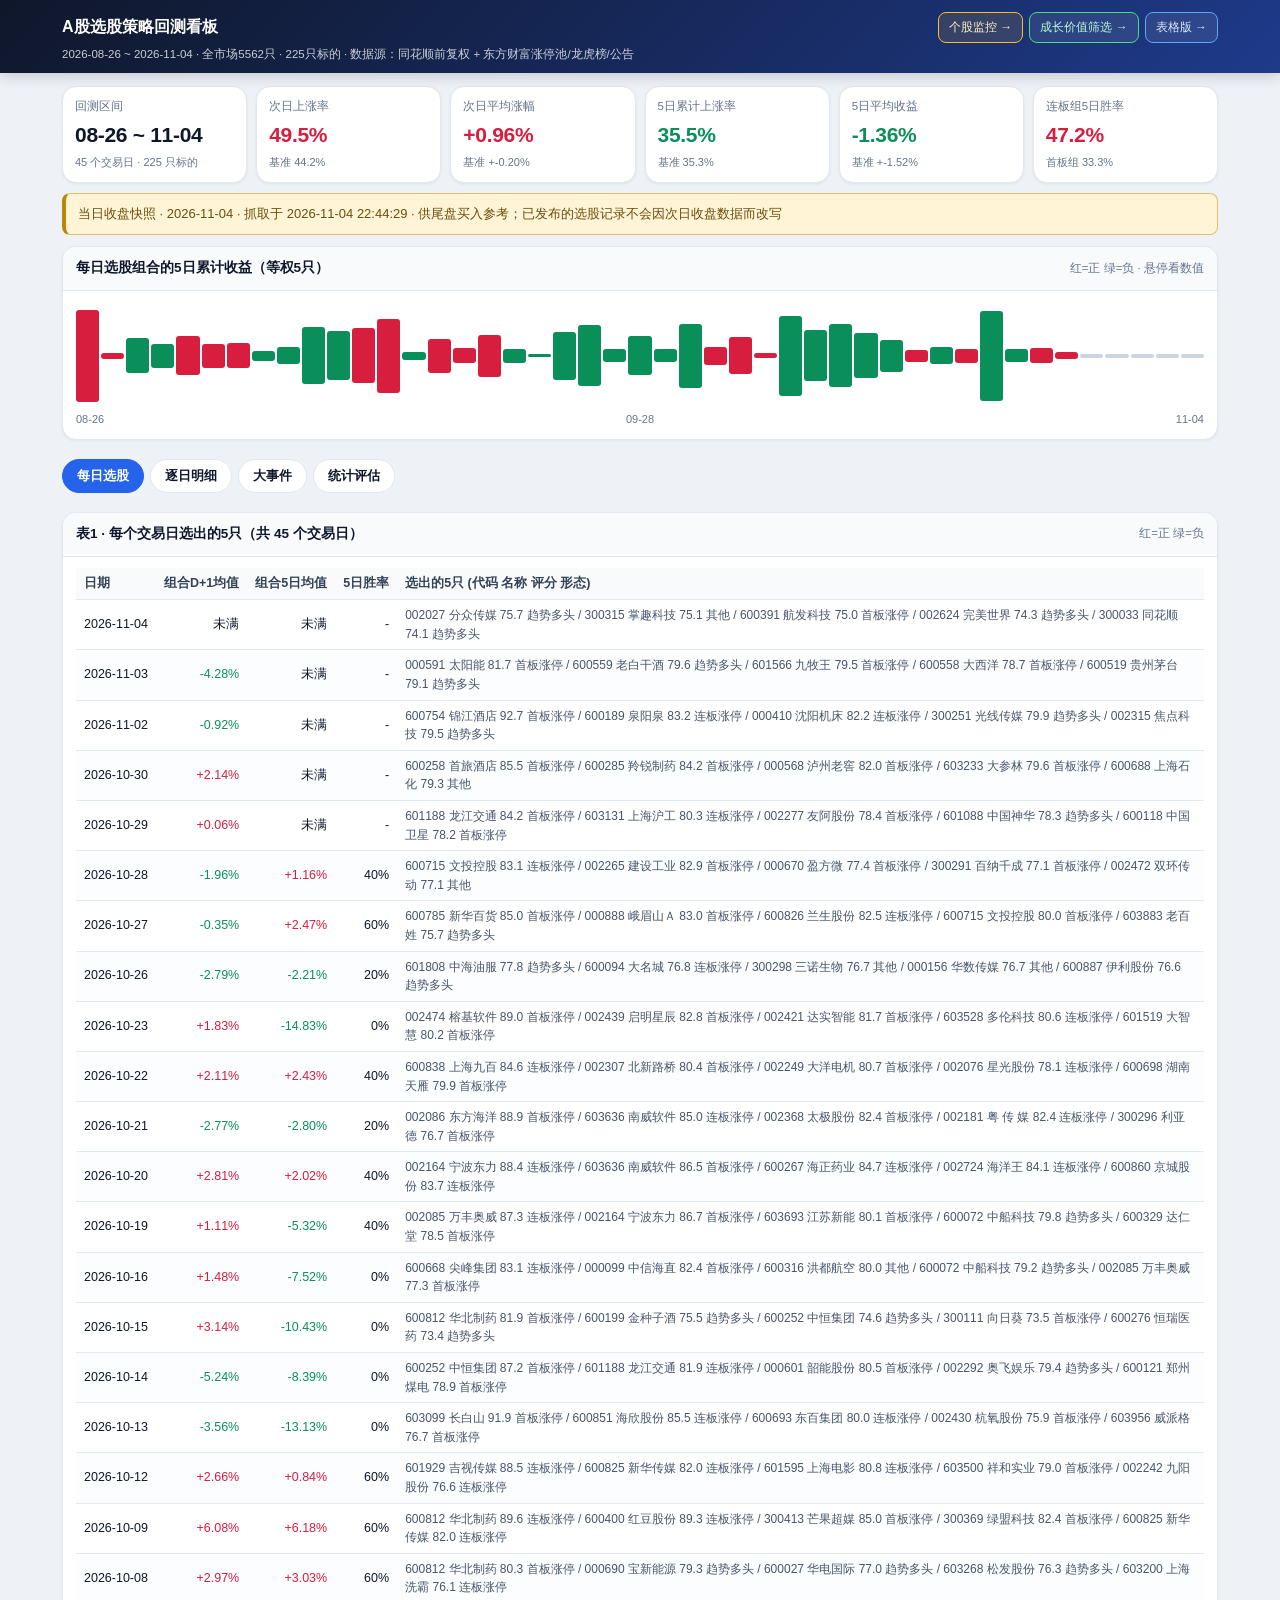
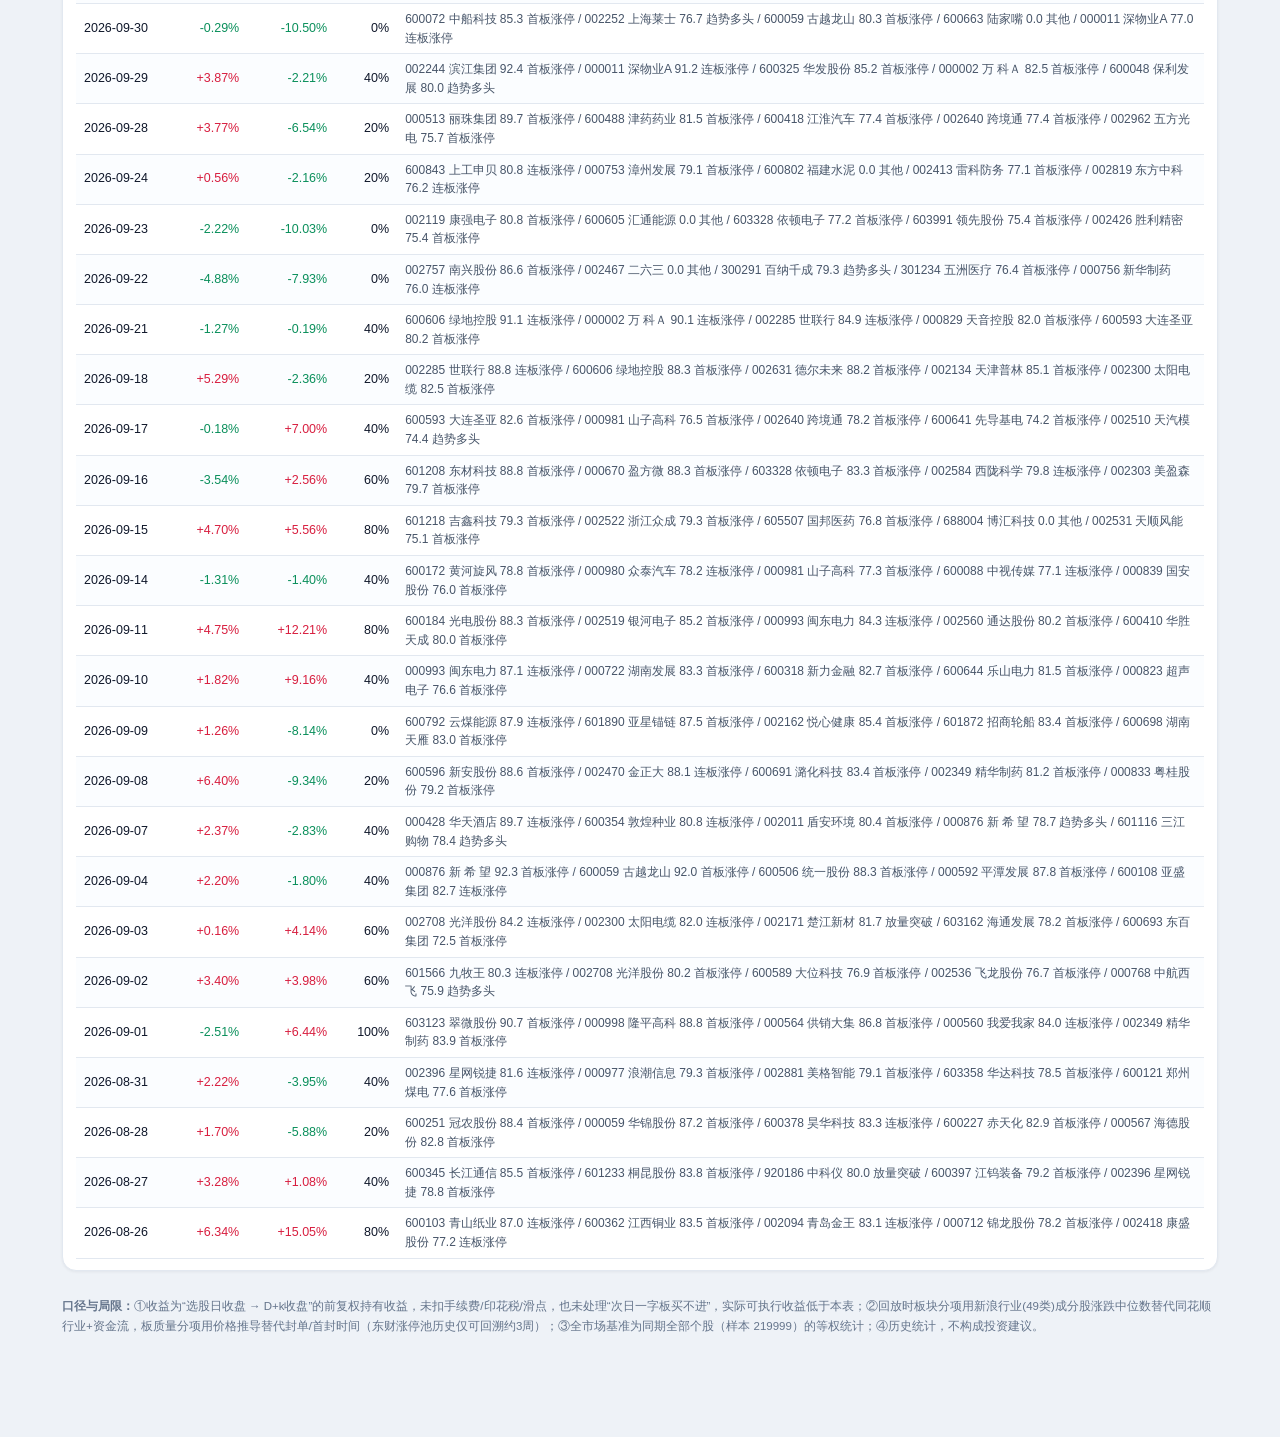
==== commit c38301e6: "tail-end pages 2026-11-04" ====
--- a/docs/index.html
+++ b/docs/index.html
@@ -81,33 +81,33 @@
 header.top .topnav a.m{border-color:#fbbf24;color:#fef3c7;background:rgba(251,191,36,.12)}
 @media (max-width:560px){header.top .topnav{width:100%}header.top .topnav a{flex:1 1 0;text-align:center}}
 </style><noscript><style>.sec{display:block!important}.tabs{display:none}</style></noscript></head><body>
-<header class="top"><div class="in"><div class="topline"><h1>A股选股策略回测看板</h1><nav class="topnav"><a class="m" href="monitor.html">个股监控 →</a><a class="g" href="garp.html">成长价值筛选 →</a><a href="tables.html">表格版 →</a></nav></div><div class="sub">2026-08-25 ~ 2026-11-03 · 全市场5562只 · 225只标的 · 数据源：同花顺前复权 + 东方财富涨停池/龙虎榜/公告</div></div></header>
-<div class="wrap"><div class="kpis"><div class="kpi"><div class="k">回测区间</div><div class="v ">08-25 ~ 11-03</div><div class="n">45 个交易日 · 225 只标的</div></div><div class="kpi"><div class="k">次日上涨率</div><div class="v pos">50.5%</div><div class="n">基准 43.5%</div></div><div class="kpi"><div class="k">次日平均涨幅</div><div class="v pos">+1.10%</div><div class="n">基准 +-0.26%</div></div><div class="kpi"><div class="k">5日累计上涨率</div><div class="v neg">35.5%</div><div class="n">基准 36.2%</div></div><div class="kpi"><div class="k">5日平均收益</div><div class="v neg">-1.27%</div><div class="n">基准 +-1.40%</div></div><div class="kpi"><div class="k">连板组5日胜率</div><div class="v pos">46.3%</div><div class="n">首板组 33.3%</div></div></div>
-<div style="background:#fff4d6;border:1px solid #dfc06a;border-left:4px solid #b8860b;border-radius:8px;padding:10px 12px;color:#6b4d0d;margin:10px 0;font-size:13px">当日收盘快照 · 2026-11-03 · 抓取于 2026-11-03 22:31:15 · 供尾盘买入参考；已发布的选股记录不会因次日收盘数据而改写</div>
-<div class="card"><h2>每日选股组合的5日累计收益（等权5只）<span>红=正 绿=负 · 悬停看数值</span></h2><div class="bd"><div class="chart"><div class="bar" style="height:30px;background:var(--up)" title="08-25 组合5日均值 +4.99%"></div><div class="bar" style="height:92px;background:var(--up)" title="08-26 组合5日均值 +15.05%"></div><div class="bar" style="height:6px;background:var(--up)" title="08-27 组合5日均值 +1.08%"></div><div class="bar" style="height:35px;background:var(--dn)" title="08-28 组合5日均值 -5.88%"></div><div class="bar" style="height:24px;background:var(--dn)" title="08-31 组合5日均值 -3.95%"></div><div class="bar" style="height:39px;background:var(--up)" title="09-01 组合5日均值 +6.44%"></div><div class="bar" style="height:24px;background:var(--up)" title="09-02 组合5日均值 +3.98%"></div><div class="bar" style="height:25px;background:var(--up)" title="09-03 组合5日均值 +4.14%"></div><div class="bar" style="height:10px;background:var(--dn)" title="09-04 组合5日均值 -1.80%"></div><div class="bar" style="height:17px;background:var(--dn)" title="09-07 组合5日均值 -2.83%"></div><div class="bar" style="height:57px;background:var(--dn)" title="09-08 组合5日均值 -9.34%"></div><div class="bar" style="height:49px;background:var(--dn)" title="09-09 组合5日均值 -8.14%"></div><div class="bar" style="height:55px;background:var(--up)" title="09-10 组合5日均值 +9.16%"></div><div class="bar" style="height:74px;background:var(--up)" title="09-11 组合5日均值 +12.21%"></div><div class="bar" style="height:8px;background:var(--dn)" title="09-14 组合5日均值 -1.40%"></div><div class="bar" style="height:34px;background:var(--up)" title="09-15 组合5日均值 +5.56%"></div><div class="bar" style="height:15px;background:var(--up)" title="09-16 组合5日均值 +2.56%"></div><div class="bar" style="height:42px;background:var(--up)" title="09-17 组合5日均值 +7.00%"></div><div class="bar" style="height:14px;background:var(--dn)" title="09-18 组合5日均值 -2.36%"></div><div class="bar" style="height:3px;background:var(--dn)" title="09-21 组合5日均值 -0.19%"></div><div class="bar" style="height:48px;background:var(--dn)" title="09-22 组合5日均值 -7.93%"></div><div class="bar" style="height:61px;background:var(--dn)" title="09-23 组合5日均值 -10.03%"></div><div class="bar" style="height:13px;background:var(--dn)" title="09-24 组合5日均值 -2.16%"></div><div class="bar" style="height:39px;background:var(--dn)" title="09-28 组合5日均值 -6.54%"></div><div class="bar" style="height:13px;background:var(--dn)" title="09-29 组合5日均值 -2.21%"></div><div class="bar" style="height:64px;background:var(--dn)" title="09-30 组合5日均值 -10.50%"></div><div class="bar" style="height:18px;background:var(--up)" title="10-08 组合5日均值 +3.03%"></div><div class="bar" style="height:37px;background:var(--up)" title="10-09 组合5日均值 +6.18%"></div><div class="bar" style="height:5px;background:var(--up)" title="10-12 组合5日均值 +0.84%"></div><div class="bar" style="height:80px;background:var(--dn)" title="10-13 组合5日均值 -13.13%"></div><div class="bar" style="height:51px;background:var(--dn)" title="10-14 组合5日均值 -8.39%"></div><div class="bar" style="height:63px;background:var(--dn)" title="10-15 组合5日均值 -10.43%"></div><div class="bar" style="height:45px;background:var(--dn)" title="10-16 组合5日均值 -7.52%"></div><div class="bar" style="height:32px;background:var(--dn)" title="10-19 组合5日均值 -5.32%"></div><div class="bar" style="height:12px;background:var(--up)" title="10-20 组合5日均值 +2.02%"></div><div class="bar" style="height:17px;background:var(--dn)" title="10-21 组合5日均值 -2.80%"></div><div class="bar" style="height:14px;background:var(--up)" title="10-22 组合5日均值 +2.43%"></div><div class="bar" style="height:90px;background:var(--dn)" title="10-23 组合5日均值 -14.83%"></div><div class="bar" style="height:13px;background:var(--dn)" title="10-26 组合5日均值 -2.21%"></div><div class="bar" style="height:15px;background:var(--up)" title="10-27 组合5日均值 +2.47%"></div><div class="bar" style="height:4px;background:#cbd5e1" title="10-28 未满5日"></div><div class="bar" style="height:4px;background:#cbd5e1" title="10-29 未满5日"></div><div class="bar" style="height:4px;background:#cbd5e1" title="10-30 未满5日"></div><div class="bar" style="height:4px;background:#cbd5e1" title="11-02 未满5日"></div><div class="bar" style="height:4px;background:#cbd5e1" title="11-03 未满5日"></div></div><div class="axis"><span>08-25</span><span>09-24</span><span>11-03</span></div></div></div>
+<header class="top"><div class="in"><div class="topline"><h1>A股选股策略回测看板</h1><nav class="topnav"><a class="m" href="monitor.html">个股监控 →</a><a class="g" href="garp.html">成长价值筛选 →</a><a href="tables.html">表格版 →</a></nav></div><div class="sub">2026-08-26 ~ 2026-11-04 · 全市场5562只 · 225只标的 · 数据源：同花顺前复权 + 东方财富涨停池/龙虎榜/公告</div></div></header>
+<div class="wrap"><div class="kpis"><div class="kpi"><div class="k">回测区间</div><div class="v ">08-26 ~ 11-04</div><div class="n">45 个交易日 · 225 只标的</div></div><div class="kpi"><div class="k">次日上涨率</div><div class="v pos">49.5%</div><div class="n">基准 44.2%</div></div><div class="kpi"><div class="k">次日平均涨幅</div><div class="v pos">+0.96%</div><div class="n">基准 +-0.20%</div></div><div class="kpi"><div class="k">5日累计上涨率</div><div class="v neg">35.5%</div><div class="n">基准 35.3%</div></div><div class="kpi"><div class="k">5日平均收益</div><div class="v neg">-1.36%</div><div class="n">基准 +-1.52%</div></div><div class="kpi"><div class="k">连板组5日胜率</div><div class="v pos">47.2%</div><div class="n">首板组 33.3%</div></div></div>
+<div style="background:#fff4d6;border:1px solid #dfc06a;border-left:4px solid #b8860b;border-radius:8px;padding:10px 12px;color:#6b4d0d;margin:10px 0;font-size:13px">当日收盘快照 · 2026-11-04 · 抓取于 2026-11-04 22:44:29 · 供尾盘买入参考；已发布的选股记录不会因次日收盘数据而改写</div>
+<div class="card"><h2>每日选股组合的5日累计收益（等权5只）<span>红=正 绿=负 · 悬停看数值</span></h2><div class="bd"><div class="chart"><div class="bar" style="height:92px;background:var(--up)" title="08-26 组合5日均值 +15.05%"></div><div class="bar" style="height:6px;background:var(--up)" title="08-27 组合5日均值 +1.08%"></div><div class="bar" style="height:35px;background:var(--dn)" title="08-28 组合5日均值 -5.88%"></div><div class="bar" style="height:24px;background:var(--dn)" title="08-31 组合5日均值 -3.95%"></div><div class="bar" style="height:39px;background:var(--up)" title="09-01 组合5日均值 +6.44%"></div><div class="bar" style="height:24px;background:var(--up)" title="09-02 组合5日均值 +3.98%"></div><div class="bar" style="height:25px;background:var(--up)" title="09-03 组合5日均值 +4.14%"></div><div class="bar" style="height:10px;background:var(--dn)" title="09-04 组合5日均值 -1.80%"></div><div class="bar" style="height:17px;background:var(--dn)" title="09-07 组合5日均值 -2.83%"></div><div class="bar" style="height:57px;background:var(--dn)" title="09-08 组合5日均值 -9.34%"></div><div class="bar" style="height:49px;background:var(--dn)" title="09-09 组合5日均值 -8.14%"></div><div class="bar" style="height:55px;background:var(--up)" title="09-10 组合5日均值 +9.16%"></div><div class="bar" style="height:74px;background:var(--up)" title="09-11 组合5日均值 +12.21%"></div><div class="bar" style="height:8px;background:var(--dn)" title="09-14 组合5日均值 -1.40%"></div><div class="bar" style="height:34px;background:var(--up)" title="09-15 组合5日均值 +5.56%"></div><div class="bar" style="height:15px;background:var(--up)" title="09-16 组合5日均值 +2.56%"></div><div class="bar" style="height:42px;background:var(--up)" title="09-17 组合5日均值 +7.00%"></div><div class="bar" style="height:14px;background:var(--dn)" title="09-18 组合5日均值 -2.36%"></div><div class="bar" style="height:3px;background:var(--dn)" title="09-21 组合5日均值 -0.19%"></div><div class="bar" style="height:48px;background:var(--dn)" title="09-22 组合5日均值 -7.93%"></div><div class="bar" style="height:61px;background:var(--dn)" title="09-23 组合5日均值 -10.03%"></div><div class="bar" style="height:13px;background:var(--dn)" title="09-24 组合5日均值 -2.16%"></div><div class="bar" style="height:39px;background:var(--dn)" title="09-28 组合5日均值 -6.54%"></div><div class="bar" style="height:13px;background:var(--dn)" title="09-29 组合5日均值 -2.21%"></div><div class="bar" style="height:64px;background:var(--dn)" title="09-30 组合5日均值 -10.50%"></div><div class="bar" style="height:18px;background:var(--up)" title="10-08 组合5日均值 +3.03%"></div><div class="bar" style="height:37px;background:var(--up)" title="10-09 组合5日均值 +6.18%"></div><div class="bar" style="height:5px;background:var(--up)" title="10-12 组合5日均值 +0.84%"></div><div class="bar" style="height:80px;background:var(--dn)" title="10-13 组合5日均值 -13.13%"></div><div class="bar" style="height:51px;background:var(--dn)" title="10-14 组合5日均值 -8.39%"></div><div class="bar" style="height:63px;background:var(--dn)" title="10-15 组合5日均值 -10.43%"></div><div class="bar" style="height:45px;background:var(--dn)" title="10-16 组合5日均值 -7.52%"></div><div class="bar" style="height:32px;background:var(--dn)" title="10-19 组合5日均值 -5.32%"></div><div class="bar" style="height:12px;background:var(--up)" title="10-20 组合5日均值 +2.02%"></div><div class="bar" style="height:17px;background:var(--dn)" title="10-21 组合5日均值 -2.80%"></div><div class="bar" style="height:14px;background:var(--up)" title="10-22 组合5日均值 +2.43%"></div><div class="bar" style="height:90px;background:var(--dn)" title="10-23 组合5日均值 -14.83%"></div><div class="bar" style="height:13px;background:var(--dn)" title="10-26 组合5日均值 -2.21%"></div><div class="bar" style="height:15px;background:var(--up)" title="10-27 组合5日均值 +2.47%"></div><div class="bar" style="height:7px;background:var(--up)" title="10-28 组合5日均值 +1.16%"></div><div class="bar" style="height:4px;background:#cbd5e1" title="10-29 未满5日"></div><div class="bar" style="height:4px;background:#cbd5e1" title="10-30 未满5日"></div><div class="bar" style="height:4px;background:#cbd5e1" title="11-02 未满5日"></div><div class="bar" style="height:4px;background:#cbd5e1" title="11-03 未满5日"></div><div class="bar" style="height:4px;background:#cbd5e1" title="11-04 未满5日"></div></div><div class="axis"><span>08-26</span><span>09-28</span><span>11-04</span></div></div></div>
 <div class="tabs" id="tb"><button data-v="s1" class="on">每日选股</button><button data-v="s2">逐日明细</button><button data-v="s3">大事件</button><button data-v="s4">统计评估</button></div>
-<section id="s1" class="sec on"><div class="card"><h2>表1 · 每个交易日选出的5只（共 45 个交易日）<span>红=正 绿=负</span></h2><div class="bd"><div class="tw"><table class="resp"><thead><tr><th>日期</th><th>组合D+1均值</th><th>组合5日均值</th><th>5日胜率</th><th>选出的5只 (代码 名称 评分 形态)</th></tr></thead><tbody><tr data-d="2026-11-03"><td data-l="日期">2026-11-03</td><td data-l="组合D+1均值" class="num ">未满</td><td data-l="组合5日均值" class="num ">未满</td><td data-l="5日胜率" class="num">-</td><td data-l="选出的5只 (代码 名称 评分 形态)" class="ev">000591 太阳能 81.7 首板涨停 / 600559 老白干酒 79.6 趋势多头 / 601566 九牧王 79.5 首板涨停 / 600558 大西洋 79.1 首板涨停 / 600519 贵州茅台 79.1 趋势多头</td></tr><tr data-d="2026-11-02"><td data-l="日期">2026-11-02</td><td data-l="组合D+1均值" class="num neg">-0.92%</td><td data-l="组合5日均值" class="num ">未满</td><td data-l="5日胜率" class="num">-</td><td data-l="选出的5只 (代码 名称 评分 形态)" class="ev">600754 锦江酒店 92.7 首板涨停 / 600189 泉阳泉 83.2 连板涨停 / 000410 沈阳机床 82.2 连板涨停 / 300251 光线传媒 79.9 趋势多头 / 002315 焦点科技 79.5 趋势多头</td></tr><tr data-d="2026-10-30"><td data-l="日期">2026-10-30</td><td data-l="组合D+1均值" class="num pos">+2.14%</td><td data-l="组合5日均值" class="num ">未满</td><td data-l="5日胜率" class="num">-</td><td data-l="选出的5只 (代码 名称 评分 形态)" class="ev">600258 首旅酒店 85.5 首板涨停 / 600285 羚锐制药 84.2 首板涨停 / 000568 泸州老窖 82.0 首板涨停 / 603233 大参林 79.6 首板涨停 / 600688 上海石化 79.3 其他</td></tr><tr data-d="2026-10-29"><td data-l="日期">2026-10-29</td><td data-l="组合D+1均值" class="num pos">+0.06%</td><td data-l="组合5日均值" class="num ">未满</td><td data-l="5日胜率" class="num">-</td><td data-l="选出的5只 (代码 名称 评分 形态)" class="ev">601188 龙江交通 84.2 首板涨停 / 603131 上海沪工 80.3 连板涨停 / 002277 友阿股份 78.4 首板涨停 / 601088 中国神华 78.3 趋势多头 / 600118 中国卫星 78.2 首板涨停</td></tr><tr data-d="2026-10-28"><td data-l="日期">2026-10-28</td><td data-l="组合D+1均值" class="num neg">-1.96%</td><td data-l="组合5日均值" class="num ">未满</td><td data-l="5日胜率" class="num">-</td><td data-l="选出的5只 (代码 名称 评分 形态)" class="ev">600715 文投控股 83.1 连板涨停 / 002265 建设工业 82.9 首板涨停 / 000670 盈方微 77.4 首板涨停 / 300291 百纳千成 77.1 首板涨停 / 002472 双环传动 77.1 其他</td></tr><tr data-d="2026-10-27"><td data-l="日期">2026-10-27</td><td data-l="组合D+1均值" class="num neg">-0.35%</td><td data-l="组合5日均值" class="num pos">+2.47%</td><td data-l="5日胜率" class="num">60%</td><td data-l="选出的5只 (代码 名称 评分 形态)" class="ev">600785 新华百货 85.0 首板涨停 / 000888 峨眉山Ａ 83.0 首板涨停 / 600826 兰生股份 82.5 连板涨停 / 600715 文投控股 80.0 首板涨停 / 603883 老百姓 75.7 趋势多头</td></tr><tr data-d="2026-10-26"><td data-l="日期">2026-10-26</td><td data-l="组合D+1均值" class="num neg">-2.79%</td><td data-l="组合5日均值" class="num neg">-2.21%</td><td data-l="5日胜率" class="num">20%</td><td data-l="选出的5只 (代码 名称 评分 形态)" class="ev">601808 中海油服 77.8 趋势多头 / 600094 大名城 76.8 连板涨停 / 300298 三诺生物 76.7 其他 / 000156 华数传媒 76.7 其他 / 600887 伊利股份 76.6 趋势多头</td></tr><tr data-d="2026-10-23"><td data-l="日期">2026-10-23</td><td data-l="组合D+1均值" class="num pos">+1.83%</td><td data-l="组合5日均值" class="num neg">-14.83%</td><td data-l="5日胜率" class="num">0%</td><td data-l="选出的5只 (代码 名称 评分 形态)" class="ev">002474 榕基软件 89.0 首板涨停 / 002439 启明星辰 82.8 首板涨停 / 002421 达实智能 81.7 首板涨停 / 603528 多伦科技 80.6 连板涨停 / 601519 大智慧 80.2 首板涨停</td></tr><tr data-d="2026-10-22"><td data-l="日期">2026-10-22</td><td data-l="组合D+1均值" class="num pos">+2.11%</td><td data-l="组合5日均值" class="num pos">+2.43%</td><td data-l="5日胜率" class="num">40%</td><td data-l="选出的5只 (代码 名称 评分 形态)" class="ev">600838 上海九百 84.6 连板涨停 / 002307 北新路桥 80.4 首板涨停 / 002249 大洋电机 80.7 首板涨停 / 002076 星光股份 78.1 连板涨停 / 600698 湖南天雁 79.9 首板涨停</td></tr><tr data-d="2026-10-21"><td data-l="日期">2026-10-21</td><td data-l="组合D+1均值" class="num neg">-2.77%</td><td data-l="组合5日均值" class="num neg">-2.80%</td><td data-l="5日胜率" class="num">20%</td><td data-l="选出的5只 (代码 名称 评分 形态)" class="ev">002086 东方海洋 88.9 首板涨停 / 603636 南威软件 85.0 连板涨停 / 002368 太极股份 82.4 首板涨停 / 002181 粤 传 媒 82.4 连板涨停 / 300296 利亚德 76.7 首板涨停</td></tr><tr data-d="2026-10-20"><td data-l="日期">2026-10-20</td><td data-l="组合D+1均值" class="num pos">+2.81%</td><td data-l="组合5日均值" class="num pos">+2.02%</td><td data-l="5日胜率" class="num">40%</td><td data-l="选出的5只 (代码 名称 评分 形态)" class="ev">002164 宁波东力 88.4 连板涨停 / 603636 南威软件 86.5 首板涨停 / 600267 海正药业 84.7 连板涨停 / 002724 海洋王 84.1 连板涨停 / 600860 京城股份 83.7 连板涨停</td></tr><tr data-d="2026-10-19"><td data-l="日期">2026-10-19</td><td data-l="组合D+1均值" class="num pos">+1.11%</td><td data-l="组合5日均值" class="num neg">-5.32%</td><td data-l="5日胜率" class="num">40%</td><td data-l="选出的5只 (代码 名称 评分 形态)" class="ev">002085 万丰奥威 87.3 连板涨停 / 002164 宁波东力 86.7 首板涨停 / 603693 江苏新能 80.1 首板涨停 / 600072 中船科技 79.8 趋势多头 / 600329 达仁堂 78.5 首板涨停</td></tr><tr data-d="2026-10-16"><td data-l="日期">2026-10-16</td><td data-l="组合D+1均值" class="num pos">+1.48%</td><td data-l="组合5日均值" class="num neg">-7.52%</td><td data-l="5日胜率" class="num">0%</td><td data-l="选出的5只 (代码 名称 评分 形态)" class="ev">600668 尖峰集团 83.1 连板涨停 / 000099 中信海直 82.4 首板涨停 / 600316 洪都航空 80.0 其他 / 600072 中船科技 79.2 趋势多头 / 002085 万丰奥威 77.3 首板涨停</td></tr><tr data-d="2026-10-15"><td data-l="日期">2026-10-15</td><td data-l="组合D+1均值" class="num pos">+3.14%</td><td data-l="组合5日均值" class="num neg">-10.43%</td><td data-l="5日胜率" class="num">0%</td><td data-l="选出的5只 (代码 名称 评分 形态)" class="ev">600812 华北制药 81.9 首板涨停 / 600199 金种子酒 75.5 趋势多头 / 600252 中恒集团 74.6 趋势多头 / 300111 向日葵 73.5 首板涨停 / 600276 恒瑞医药 73.4 趋势多头</td></tr><tr data-d="2026-10-14"><td data-l="日期">2026-10-14</td><td data-l="组合D+1均值" class="num neg">-5.24%</td><td data-l="组合5日均值" class="num neg">-8.39%</td><td data-l="5日胜率" class="num">0%</td><td data-l="选出的5只 (代码 名称 评分 形态)" class="ev">600252 中恒集团 87.2 首板涨停 / 601188 龙江交通 81.9 连板涨停 / 000601 韶能股份 80.5 首板涨停 / 002292 奥飞娱乐 79.4 趋势多头 / 600121 郑州煤电 78.9 首板涨停</td></tr><tr data-d="2026-10-13"><td data-l="日期">2026-10-13</td><td data-l="组合D+1均值" class="num neg">-3.56%</td><td data-l="组合5日均值" class="num neg">-13.13%</td><td data-l="5日胜率" class="num">0%</td><td data-l="选出的5只 (代码 名称 评分 形态)" class="ev">603099 长白山 91.9 首板涨停 / 600851 海欣股份 85.5 连板涨停 / 600693 东百集团 80.0 连板涨停 / 002430 杭氧股份 75.9 首板涨停 / 603956 威派格 76.7 首板涨停</td></tr><tr data-d="2026-10-12"><td data-l="日期">2026-10-12</td><td data-l="组合D+1均值" class="num pos">+2.66%</td><td data-l="组合5日均值" class="num pos">+0.84%</td><td data-l="5日胜率" class="num">60%</td><td data-l="选出的5只 (代码 名称 评分 形态)" class="ev">601929 吉视传媒 88.5 连板涨停 / 600825 新华传媒 82.0 连板涨停 / 601595 上海电影 80.8 连板涨停 / 603500 祥和实业 79.0 首板涨停 / 002242 九阳股份 76.6 连板涨停</td></tr><tr data-d="2026-10-09"><td data-l="日期">2026-10-09</td><td data-l="组合D+1均值" class="num pos">+6.08%</td><td data-l="组合5日均值" class="num pos">+6.18%</td><td data-l="5日胜率" class="num">60%</td><td data-l="选出的5只 (代码 名称 评分 形态)" class="ev">600812 华北制药 89.6 连板涨停 / 600400 红豆股份 89.3 连板涨停 / 300413 芒果超媒 85.0 首板涨停 / 300369 绿盟科技 82.4 首板涨停 / 600825 新华传媒 82.0 连板涨停</td></tr><tr data-d="2026-10-08"><td data-l="日期">2026-10-08</td><td data-l="组合D+1均值" class="num pos">+2.97%</td><td data-l="组合5日均值" class="num pos">+3.03%</td><td data-l="5日胜率" class="num">60%</td><td data-l="选出的5只 (代码 名称 评分 形态)" class="ev">600812 华北制药 80.3 首板涨停 / 000690 宝新能源 79.3 趋势多头 / 600027 华电国际 77.0 趋势多头 / 603268 松发股份 76.3 趋势多头 / 603200 上海洗霸 76.1 连板涨停</td></tr><tr data-d="2026-09-30"><td data-l="日期">2026-09-30</td><td data-l="组合D+1均值" class="num neg">-0.29%</td><td data-l="组合5日均值" class="num neg">-10.50%</td><td data-l="5日胜率" class="num">0%</td><td data-l="选出的5只 (代码 名称 评分 形态)" class="ev">600072 中船科技 85.3 首板涨停 / 002252 上海莱士 76.7 趋势多头 / 600059 古越龙山 80.3 首板涨停 / 600663 陆家嘴 0.0 其他 / 000011 深物业A 77.0 连板涨停</td></tr><tr data-d="2026-09-29"><td data-l="日期">2026-09-29</td><td data-l="组合D+1均值" class="num pos">+3.87%</td><td data-l="组合5日均值" class="num neg">-2.21%</td><td data-l="5日胜率" class="num">40%</td><td data-l="选出的5只 (代码 名称 评分 形态)" class="ev">002244 滨江集团 92.4 首板涨停 / 000011 深物业A 91.2 连板涨停 / 600325 华发股份 85.2 首板涨停 / 000002 万 科Ａ 82.5 首板涨停 / 600048 保利发展 80.0 趋势多头</td></tr><tr data-d="2026-09-28"><td data-l="日期">2026-09-28</td><td data-l="组合D+1均值" class="num pos">+3.77%</td><td data-l="组合5日均值" class="num neg">-6.54%</td><td data-l="5日胜率" class="num">20%</td><td data-l="选出的5只 (代码 名称 评分 形态)" class="ev">000513 丽珠集团 89.7 首板涨停 / 600488 津药药业 81.5 首板涨停 / 600418 江淮汽车 77.4 首板涨停 / 002640 跨境通 77.4 首板涨停 / 002962 五方光电 75.7 首板涨停</td></tr><tr data-d="2026-09-24"><td data-l="日期">2026-09-24</td><td data-l="组合D+1均值" class="num pos">+0.56%</td><td data-l="组合5日均值" class="num neg">-2.16%</td><td data-l="5日胜率" class="num">20%</td><td data-l="选出的5只 (代码 名称 评分 形态)" class="ev">600843 上工申贝 80.8 连板涨停 / 000753 漳州发展 79.1 首板涨停 / 600802 福建水泥 0.0 其他 / 002413 雷科防务 77.1 首板涨停 / 002819 东方中科 76.2 连板涨停</td></tr><tr data-d="2026-09-23"><td data-l="日期">2026-09-23</td><td data-l="组合D+1均值" class="num neg">-2.22%</td><td data-l="组合5日均值" class="num neg">-10.03%</td><td data-l="5日胜率" class="num">0%</td><td data-l="选出的5只 (代码 名称 评分 形态)" class="ev">002119 康强电子 80.8 首板涨停 / 600605 汇通能源 0.0 其他 / 603328 依顿电子 77.2 首板涨停 / 603991 领先股份 75.4 首板涨停 / 002426 胜利精密 75.4 首板涨停</td></tr><tr data-d="2026-09-22"><td data-l="日期">2026-09-22</td><td data-l="组合D+1均值" class="num neg">-4.88%</td><td data-l="组合5日均值" class="num neg">-7.93%</td><td data-l="5日胜率" class="num">0%</td><td data-l="选出的5只 (代码 名称 评分 形态)" class="ev">002757 南兴股份 86.6 首板涨停 / 002467 二六三 0.0 其他 / 300291 百纳千成 79.3 趋势多头 / 301234 五洲医疗 76.4 首板涨停 / 000756 新华制药 76.0 连板涨停</td></tr><tr data-d="2026-09-21"><td data-l="日期">2026-09-21</td><td data-l="组合D+1均值" class="num neg">-1.27%</td><td data-l="组合5日均值" class="num neg">-0.19%</td><td data-l="5日胜率" class="num">40%</td><td data-l="选出的5只 (代码 名称 评分 形态)" class="ev">600606 绿地控股 91.1 连板涨停 / 000002 万 科Ａ 90.1 连板涨停 / 002285 世联行 84.9 连板涨停 / 000829 天音控股 82.0 首板涨停 / 600593 大连圣亚 80.2 首板涨停</td></tr><tr data-d="2026-09-18"><td data-l="日期">2026-09-18</td><td data-l="组合D+1均值" class="num pos">+5.29%</td><td data-l="组合5日均值" class="num neg">-2.36%</td><td data-l="5日胜率" class="num">20%</td><td data-l="选出的5只 (代码 名称 评分 形态)" class="ev">002285 世联行 88.8 连板涨停 / 600606 绿地控股 88.3 首板涨停 / 002631 德尔未来 88.2 首板涨停 / 002134 天津普林 85.1 首板涨停 / 002300 太阳电缆 82.5 首板涨停</td></tr><tr data-d="2026-09-17"><td data-l="日期">2026-09-17</td><td data-l="组合D+1均值" class="num neg">-0.18%</td><td data-l="组合5日均值" class="num pos">+7.00%</td><td data-l="5日胜率" class="num">40%</td><td data-l="选出的5只 (代码 名称 评分 形态)" class="ev">600593 大连圣亚 82.6 首板涨停 / 000981 山子高科 76.5 首板涨停 / 002640 跨境通 78.2 首板涨停 / 600641 先导基电 74.2 首板涨停 / 002510 天汽模 74.4 趋势多头</td></tr><tr data-d="2026-09-16"><td data-l="日期">2026-09-16</td><td data-l="组合D+1均值" class="num neg">-3.54%</td><td data-l="组合5日均值" class="num pos">+2.56%</td><td data-l="5日胜率" class="num">60%</td><td data-l="选出的5只 (代码 名称 评分 形态)" class="ev">601208 东材科技 88.8 首板涨停 / 000670 盈方微 88.3 首板涨停 / 603328 依顿电子 83.3 首板涨停 / 002584 西陇科学 79.8 连板涨停 / 002303 美盈森 79.7 首板涨停</td></tr><tr data-d="2026-09-15"><td data-l="日期">2026-09-15</td><td data-l="组合D+1均值" class="num pos">+4.70%</td><td data-l="组合5日均值" class="num pos">+5.56%</td><td data-l="5日胜率" class="num">80%</td><td data-l="选出的5只 (代码 名称 评分 形态)" class="ev">601218 吉鑫科技 79.3 首板涨停 / 002522 浙江众成 79.3 首板涨停 / 605507 国邦医药 76.8 首板涨停 / 688004 博汇科技 0.0 其他 / 002531 天顺风能 75.1 首板涨停</td></tr><tr data-d="2026-09-14"><td data-l="日期">2026-09-14</td><td data-l="组合D+1均值" class="num neg">-1.31%</td><td data-l="组合5日均值" class="num neg">-1.40%</td><td data-l="5日胜率" class="num">40%</td><td data-l="选出的5只 (代码 名称 评分 形态)" class="ev">600172 黄河旋风 78.8 首板涨停 / 000980 众泰汽车 78.2 连板涨停 / 000981 山子高科 77.3 首板涨停 / 600088 中视传媒 77.1 连板涨停 / 000839 国安股份 76.0 首板涨停</td></tr><tr data-d="2026-09-11"><td data-l="日期">2026-09-11</td><td data-l="组合D+1均值" class="num pos">+4.75%</td><td data-l="组合5日均值" class="num pos">+12.21%</td><td data-l="5日胜率" class="num">80%</td><td data-l="选出的5只 (代码 名称 评分 形态)" class="ev">600184 光电股份 88.3 首板涨停 / 002519 银河电子 85.2 首板涨停 / 000993 闽东电力 84.3 连板涨停 / 002560 通达股份 80.2 首板涨停 / 600410 华胜天成 80.0 首板涨停</td></tr><tr data-d="2026-09-10"><td data-l="日期">2026-09-10</td><td data-l="组合D+1均值" class="num pos">+1.82%</td><td data-l="组合5日均值" class="num pos">+9.16%</td><td data-l="5日胜率" class="num">40%</td><td data-l="选出的5只 (代码 名称 评分 形态)" class="ev">000993 闽东电力 87.1 连板涨停 / 000722 湖南发展 83.3 首板涨停 / 600318 新力金融 82.7 首板涨停 / 600644 乐山电力 81.5 首板涨停 / 000823 超声电子 76.6 首板涨停</td></tr><tr data-d="2026-09-09"><td data-l="日期">2026-09-09</td><td data-l="组合D+1均值" class="num pos">+1.26%</td><td data-l="组合5日均值" class="num neg">-8.14%</td><td data-l="5日胜率" class="num">0%</td><td data-l="选出的5只 (代码 名称 评分 形态)" class="ev">600792 云煤能源 87.9 连板涨停 / 601890 亚星锚链 87.5 首板涨停 / 002162 悦心健康 85.4 首板涨停 / 601872 招商轮船 83.4 首板涨停 / 600698 湖南天雁 83.0 首板涨停</td></tr><tr data-d="2026-09-08"><td data-l="日期">2026-09-08</td><td data-l="组合D+1均值" class="num pos">+6.40%</td><td data-l="组合5日均值" class="num neg">-9.34%</td><td data-l="5日胜率" class="num">20%</td><td data-l="选出的5只 (代码 名称 评分 形态)" class="ev">600596 新安股份 88.6 首板涨停 / 002470 金正大 88.1 连板涨停 / 600691 潞化科技 83.4 首板涨停 / 002349 精华制药 81.2 首板涨停 / 000833 粤桂股份 79.2 首板涨停</td></tr><tr data-d="2026-09-07"><td data-l="日期">2026-09-07</td><td data-l="组合D+1均值" class="num pos">+2.37%</td><td data-l="组合5日均值" class="num neg">-2.83%</td><td data-l="5日胜率" class="num">40%</td><td data-l="选出的5只 (代码 名称 评分 形态)" class="ev">000428 华天酒店 89.7 连板涨停 / 600354 敦煌种业 80.8 连板涨停 / 002011 盾安环境 80.0 首板涨停 / 000876 新 希 望 78.7 趋势多头 / 601116 三江购物 78.4 趋势多头</td></tr><tr data-d="2026-09-04"><td data-l="日期">2026-09-04</td><td data-l="组合D+1均值" class="num pos">+2.20%</td><td data-l="组合5日均值" class="num neg">-1.80%</td><td data-l="5日胜率" class="num">40%</td><td data-l="选出的5只 (代码 名称 评分 形态)" class="ev">000876 新 希 望 92.3 首板涨停 / 600059 古越龙山 92.0 首板涨停 / 600506 统一股份 88.3 首板涨停 / 000592 平潭发展 87.8 首板涨停 / 600108 亚盛集团 82.7 连板涨停</td></tr><tr data-d="2026-09-03"><td data-l="日期">2026-09-03</td><td data-l="组合D+1均值" class="num pos">+0.16%</td><td data-l="组合5日均值" class="num pos">+4.14%</td><td data-l="5日胜率" class="num">60%</td><td data-l="选出的5只 (代码 名称 评分 形态)" class="ev">002708 光洋股份 84.2 连板涨停 / 002300 太阳电缆 82.0 连板涨停 / 002171 楚江新材 81.7 放量突破 / 603162 海通发展 78.2 首板涨停 / 600693 东百集团 72.5 首板涨停</td></tr><tr data-d="2026-09-02"><td data-l="日期">2026-09-02</td><td data-l="组合D+1均值" class="num pos">+3.40%</td><td data-l="组合5日均值" class="num pos">+3.98%</td><td data-l="5日胜率" class="num">60%</td><td data-l="选出的5只 (代码 名称 评分 形态)" class="ev">601566 九牧王 80.3 连板涨停 / 002708 光洋股份 80.2 首板涨停 / 600589 大位科技 76.9 首板涨停 / 002536 飞龙股份 76.7 首板涨停 / 000768 中航西飞 75.9 趋势多头</td></tr><tr data-d="2026-09-01"><td data-l="日期">2026-09-01</td><td data-l="组合D+1均值" class="num neg">-2.51%</td><td data-l="组合5日均值" class="num pos">+6.44%</td><td data-l="5日胜率" class="num">100%</td><td data-l="选出的5只 (代码 名称 评分 形态)" class="ev">603123 翠微股份 90.7 首板涨停 / 000998 隆平高科 88.8 首板涨停 / 000564 供销大集 86.8 首板涨停 / 000560 我爱我家 84.0 连板涨停 / 002349 精华制药 83.9 首板涨停</td></tr><tr data-d="2026-08-31"><td data-l="日期">2026-08-31</td><td data-l="组合D+1均值" class="num pos">+2.22%</td><td data-l="组合5日均值" class="num neg">-3.95%</td><td data-l="5日胜率" class="num">40%</td><td data-l="选出的5只 (代码 名称 评分 形态)" class="ev">002396 星网锐捷 81.6 连板涨停 / 000977 浪潮信息 79.3 首板涨停 / 002881 美格智能 79.1 首板涨停 / 603358 华达科技 78.5 首板涨停 / 600121 郑州煤电 77.6 首板涨停</td></tr><tr data-d="2026-08-28"><td data-l="日期">2026-08-28</td><td data-l="组合D+1均值" class="num pos">+1.70%</td><td data-l="组合5日均值" class="num neg">-5.88%</td><td data-l="5日胜率" class="num">20%</td><td data-l="选出的5只 (代码 名称 评分 形态)" class="ev">600251 冠农股份 88.4 首板涨停 / 000059 华锦股份 87.2 首板涨停 / 600378 昊华科技 83.3 连板涨停 / 600227 赤天化 82.9 首板涨停 / 000567 海德股份 82.8 首板涨停</td></tr><tr data-d="2026-08-27"><td data-l="日期">2026-08-27</td><td data-l="组合D+1均值" class="num pos">+3.28%</td><td data-l="组合5日均值" class="num pos">+1.08%</td><td data-l="5日胜率" class="num">40%</td><td data-l="选出的5只 (代码 名称 评分 形态)" class="ev">600345 长江通信 85.5 首板涨停 / 601233 桐昆股份 83.8 首板涨停 / 920186 中科仪 80.0 放量突破 / 600397 江钨装备 79.2 首板涨停 / 002396 星网锐捷 78.8 首板涨停</td></tr><tr data-d="2026-08-26"><td data-l="日期">2026-08-26</td><td data-l="组合D+1均值" class="num pos">+6.34%</td><td data-l="组合5日均值" class="num pos">+15.05%</td><td data-l="5日胜率" class="num">80%</td><td data-l="选出的5只 (代码 名称 评分 形态)" class="ev">600103 青山纸业 87.0 连板涨停 / 600362 江西铜业 83.5 首板涨停 / 002094 青岛金王 83.1 连板涨停 / 000712 锦龙股份 78.2 首板涨停 / 002418 康盛股份 77.2 连板涨停</td></tr><tr data-d="2026-08-25"><td data-l="日期">2026-08-25</td><td data-l="组合D+1均值" class="num pos">+1.62%</td><td data-l="组合5日均值" class="num pos">+4.99%</td><td data-l="5日胜率" class="num">40%</td><td data-l="选出的5只 (代码 名称 评分 形态)" class="ev">002041 登海种业 88.1 连板涨停 / 600103 青山纸业 80.9 首板涨停 / 603318 水发燃气 80.5 首板涨停 / 688169 石头科技 77.8 首板涨停 / 002412 汉森制药 77.3 连板涨停</td></tr></tbody></table></div></div></div></section>
+<section id="s1" class="sec on"><div class="card"><h2>表1 · 每个交易日选出的5只（共 45 个交易日）<span>红=正 绿=负</span></h2><div class="bd"><div class="tw"><table class="resp"><thead><tr><th>日期</th><th>组合D+1均值</th><th>组合5日均值</th><th>5日胜率</th><th>选出的5只 (代码 名称 评分 形态)</th></tr></thead><tbody><tr data-d="2026-11-04"><td data-l="日期">2026-11-04</td><td data-l="组合D+1均值" class="num ">未满</td><td data-l="组合5日均值" class="num ">未满</td><td data-l="5日胜率" class="num">-</td><td data-l="选出的5只 (代码 名称 评分 形态)" class="ev">002027 分众传媒 75.7 趋势多头 / 300315 掌趣科技 75.1 其他 / 600391 航发科技 75.0 首板涨停 / 002624 完美世界 74.3 趋势多头 / 300033 同花顺 74.1 趋势多头</td></tr><tr data-d="2026-11-03"><td data-l="日期">2026-11-03</td><td data-l="组合D+1均值" class="num neg">-4.28%</td><td data-l="组合5日均值" class="num ">未满</td><td data-l="5日胜率" class="num">-</td><td data-l="选出的5只 (代码 名称 评分 形态)" class="ev">000591 太阳能 81.7 首板涨停 / 600559 老白干酒 79.6 趋势多头 / 601566 九牧王 79.5 首板涨停 / 600558 大西洋 78.7 首板涨停 / 600519 贵州茅台 79.1 趋势多头</td></tr><tr data-d="2026-11-02"><td data-l="日期">2026-11-02</td><td data-l="组合D+1均值" class="num neg">-0.92%</td><td data-l="组合5日均值" class="num ">未满</td><td data-l="5日胜率" class="num">-</td><td data-l="选出的5只 (代码 名称 评分 形态)" class="ev">600754 锦江酒店 92.7 首板涨停 / 600189 泉阳泉 83.2 连板涨停 / 000410 沈阳机床 82.2 连板涨停 / 300251 光线传媒 79.9 趋势多头 / 002315 焦点科技 79.5 趋势多头</td></tr><tr data-d="2026-10-30"><td data-l="日期">2026-10-30</td><td data-l="组合D+1均值" class="num pos">+2.14%</td><td data-l="组合5日均值" class="num ">未满</td><td data-l="5日胜率" class="num">-</td><td data-l="选出的5只 (代码 名称 评分 形态)" class="ev">600258 首旅酒店 85.5 首板涨停 / 600285 羚锐制药 84.2 首板涨停 / 000568 泸州老窖 82.0 首板涨停 / 603233 大参林 79.6 首板涨停 / 600688 上海石化 79.3 其他</td></tr><tr data-d="2026-10-29"><td data-l="日期">2026-10-29</td><td data-l="组合D+1均值" class="num pos">+0.06%</td><td data-l="组合5日均值" class="num ">未满</td><td data-l="5日胜率" class="num">-</td><td data-l="选出的5只 (代码 名称 评分 形态)" class="ev">601188 龙江交通 84.2 首板涨停 / 603131 上海沪工 80.3 连板涨停 / 002277 友阿股份 78.4 首板涨停 / 601088 中国神华 78.3 趋势多头 / 600118 中国卫星 78.2 首板涨停</td></tr><tr data-d="2026-10-28"><td data-l="日期">2026-10-28</td><td data-l="组合D+1均值" class="num neg">-1.96%</td><td data-l="组合5日均值" class="num pos">+1.16%</td><td data-l="5日胜率" class="num">40%</td><td data-l="选出的5只 (代码 名称 评分 形态)" class="ev">600715 文投控股 83.1 连板涨停 / 002265 建设工业 82.9 首板涨停 / 000670 盈方微 77.4 首板涨停 / 300291 百纳千成 77.1 首板涨停 / 002472 双环传动 77.1 其他</td></tr><tr data-d="2026-10-27"><td data-l="日期">2026-10-27</td><td data-l="组合D+1均值" class="num neg">-0.35%</td><td data-l="组合5日均值" class="num pos">+2.47%</td><td data-l="5日胜率" class="num">60%</td><td data-l="选出的5只 (代码 名称 评分 形态)" class="ev">600785 新华百货 85.0 首板涨停 / 000888 峨眉山Ａ 83.0 首板涨停 / 600826 兰生股份 82.5 连板涨停 / 600715 文投控股 80.0 首板涨停 / 603883 老百姓 75.7 趋势多头</td></tr><tr data-d="2026-10-26"><td data-l="日期">2026-10-26</td><td data-l="组合D+1均值" class="num neg">-2.79%</td><td data-l="组合5日均值" class="num neg">-2.21%</td><td data-l="5日胜率" class="num">20%</td><td data-l="选出的5只 (代码 名称 评分 形态)" class="ev">601808 中海油服 77.8 趋势多头 / 600094 大名城 76.8 连板涨停 / 300298 三诺生物 76.7 其他 / 000156 华数传媒 76.7 其他 / 600887 伊利股份 76.6 趋势多头</td></tr><tr data-d="2026-10-23"><td data-l="日期">2026-10-23</td><td data-l="组合D+1均值" class="num pos">+1.83%</td><td data-l="组合5日均值" class="num neg">-14.83%</td><td data-l="5日胜率" class="num">0%</td><td data-l="选出的5只 (代码 名称 评分 形态)" class="ev">002474 榕基软件 89.0 首板涨停 / 002439 启明星辰 82.8 首板涨停 / 002421 达实智能 81.7 首板涨停 / 603528 多伦科技 80.6 连板涨停 / 601519 大智慧 80.2 首板涨停</td></tr><tr data-d="2026-10-22"><td data-l="日期">2026-10-22</td><td data-l="组合D+1均值" class="num pos">+2.11%</td><td data-l="组合5日均值" class="num pos">+2.43%</td><td data-l="5日胜率" class="num">40%</td><td data-l="选出的5只 (代码 名称 评分 形态)" class="ev">600838 上海九百 84.6 连板涨停 / 002307 北新路桥 80.4 首板涨停 / 002249 大洋电机 80.7 首板涨停 / 002076 星光股份 78.1 连板涨停 / 600698 湖南天雁 79.9 首板涨停</td></tr><tr data-d="2026-10-21"><td data-l="日期">2026-10-21</td><td data-l="组合D+1均值" class="num neg">-2.77%</td><td data-l="组合5日均值" class="num neg">-2.80%</td><td data-l="5日胜率" class="num">20%</td><td data-l="选出的5只 (代码 名称 评分 形态)" class="ev">002086 东方海洋 88.9 首板涨停 / 603636 南威软件 85.0 连板涨停 / 002368 太极股份 82.4 首板涨停 / 002181 粤 传 媒 82.4 连板涨停 / 300296 利亚德 76.7 首板涨停</td></tr><tr data-d="2026-10-20"><td data-l="日期">2026-10-20</td><td data-l="组合D+1均值" class="num pos">+2.81%</td><td data-l="组合5日均值" class="num pos">+2.02%</td><td data-l="5日胜率" class="num">40%</td><td data-l="选出的5只 (代码 名称 评分 形态)" class="ev">002164 宁波东力 88.4 连板涨停 / 603636 南威软件 86.5 首板涨停 / 600267 海正药业 84.7 连板涨停 / 002724 海洋王 84.1 连板涨停 / 600860 京城股份 83.7 连板涨停</td></tr><tr data-d="2026-10-19"><td data-l="日期">2026-10-19</td><td data-l="组合D+1均值" class="num pos">+1.11%</td><td data-l="组合5日均值" class="num neg">-5.32%</td><td data-l="5日胜率" class="num">40%</td><td data-l="选出的5只 (代码 名称 评分 形态)" class="ev">002085 万丰奥威 87.3 连板涨停 / 002164 宁波东力 86.7 首板涨停 / 603693 江苏新能 80.1 首板涨停 / 600072 中船科技 79.8 趋势多头 / 600329 达仁堂 78.5 首板涨停</td></tr><tr data-d="2026-10-16"><td data-l="日期">2026-10-16</td><td data-l="组合D+1均值" class="num pos">+1.48%</td><td data-l="组合5日均值" class="num neg">-7.52%</td><td data-l="5日胜率" class="num">0%</td><td data-l="选出的5只 (代码 名称 评分 形态)" class="ev">600668 尖峰集团 83.1 连板涨停 / 000099 中信海直 82.4 首板涨停 / 600316 洪都航空 80.0 其他 / 600072 中船科技 79.2 趋势多头 / 002085 万丰奥威 77.3 首板涨停</td></tr><tr data-d="2026-10-15"><td data-l="日期">2026-10-15</td><td data-l="组合D+1均值" class="num pos">+3.14%</td><td data-l="组合5日均值" class="num neg">-10.43%</td><td data-l="5日胜率" class="num">0%</td><td data-l="选出的5只 (代码 名称 评分 形态)" class="ev">600812 华北制药 81.9 首板涨停 / 600199 金种子酒 75.5 趋势多头 / 600252 中恒集团 74.6 趋势多头 / 300111 向日葵 73.5 首板涨停 / 600276 恒瑞医药 73.4 趋势多头</td></tr><tr data-d="2026-10-14"><td data-l="日期">2026-10-14</td><td data-l="组合D+1均值" class="num neg">-5.24%</td><td data-l="组合5日均值" class="num neg">-8.39%</td><td data-l="5日胜率" class="num">0%</td><td data-l="选出的5只 (代码 名称 评分 形态)" class="ev">600252 中恒集团 87.2 首板涨停 / 601188 龙江交通 81.9 连板涨停 / 000601 韶能股份 80.5 首板涨停 / 002292 奥飞娱乐 79.4 趋势多头 / 600121 郑州煤电 78.9 首板涨停</td></tr><tr data-d="2026-10-13"><td data-l="日期">2026-10-13</td><td data-l="组合D+1均值" class="num neg">-3.56%</td><td data-l="组合5日均值" class="num neg">-13.13%</td><td data-l="5日胜率" class="num">0%</td><td data-l="选出的5只 (代码 名称 评分 形态)" class="ev">603099 长白山 91.9 首板涨停 / 600851 海欣股份 85.5 连板涨停 / 600693 东百集团 80.0 连板涨停 / 002430 杭氧股份 75.9 首板涨停 / 603956 威派格 76.7 首板涨停</td></tr><tr data-d="2026-10-12"><td data-l="日期">2026-10-12</td><td data-l="组合D+1均值" class="num pos">+2.66%</td><td data-l="组合5日均值" class="num pos">+0.84%</td><td data-l="5日胜率" class="num">60%</td><td data-l="选出的5只 (代码 名称 评分 形态)" class="ev">601929 吉视传媒 88.5 连板涨停 / 600825 新华传媒 82.0 连板涨停 / 601595 上海电影 80.8 连板涨停 / 603500 祥和实业 79.0 首板涨停 / 002242 九阳股份 76.6 连板涨停</td></tr><tr data-d="2026-10-09"><td data-l="日期">2026-10-09</td><td data-l="组合D+1均值" class="num pos">+6.08%</td><td data-l="组合5日均值" class="num pos">+6.18%</td><td data-l="5日胜率" class="num">60%</td><td data-l="选出的5只 (代码 名称 评分 形态)" class="ev">600812 华北制药 89.6 连板涨停 / 600400 红豆股份 89.3 连板涨停 / 300413 芒果超媒 85.0 首板涨停 / 300369 绿盟科技 82.4 首板涨停 / 600825 新华传媒 82.0 连板涨停</td></tr><tr data-d="2026-10-08"><td data-l="日期">2026-10-08</td><td data-l="组合D+1均值" class="num pos">+2.97%</td><td data-l="组合5日均值" class="num pos">+3.03%</td><td data-l="5日胜率" class="num">60%</td><td data-l="选出的5只 (代码 名称 评分 形态)" class="ev">600812 华北制药 80.3 首板涨停 / 000690 宝新能源 79.3 趋势多头 / 600027 华电国际 77.0 趋势多头 / 603268 松发股份 76.3 趋势多头 / 603200 上海洗霸 76.1 连板涨停</td></tr><tr data-d="2026-09-30"><td data-l="日期">2026-09-30</td><td data-l="组合D+1均值" class="num neg">-0.29%</td><td data-l="组合5日均值" class="num neg">-10.50%</td><td data-l="5日胜率" class="num">0%</td><td data-l="选出的5只 (代码 名称 评分 形态)" class="ev">600072 中船科技 85.3 首板涨停 / 002252 上海莱士 76.7 趋势多头 / 600059 古越龙山 80.3 首板涨停 / 600663 陆家嘴 0.0 其他 / 000011 深物业A 77.0 连板涨停</td></tr><tr data-d="2026-09-29"><td data-l="日期">2026-09-29</td><td data-l="组合D+1均值" class="num pos">+3.87%</td><td data-l="组合5日均值" class="num neg">-2.21%</td><td data-l="5日胜率" class="num">40%</td><td data-l="选出的5只 (代码 名称 评分 形态)" class="ev">002244 滨江集团 92.4 首板涨停 / 000011 深物业A 91.2 连板涨停 / 600325 华发股份 85.2 首板涨停 / 000002 万 科Ａ 82.5 首板涨停 / 600048 保利发展 80.0 趋势多头</td></tr><tr data-d="2026-09-28"><td data-l="日期">2026-09-28</td><td data-l="组合D+1均值" class="num pos">+3.77%</td><td data-l="组合5日均值" class="num neg">-6.54%</td><td data-l="5日胜率" class="num">20%</td><td data-l="选出的5只 (代码 名称 评分 形态)" class="ev">000513 丽珠集团 89.7 首板涨停 / 600488 津药药业 81.5 首板涨停 / 600418 江淮汽车 77.4 首板涨停 / 002640 跨境通 77.4 首板涨停 / 002962 五方光电 75.7 首板涨停</td></tr><tr data-d="2026-09-24"><td data-l="日期">2026-09-24</td><td data-l="组合D+1均值" class="num pos">+0.56%</td><td data-l="组合5日均值" class="num neg">-2.16%</td><td data-l="5日胜率" class="num">20%</td><td data-l="选出的5只 (代码 名称 评分 形态)" class="ev">600843 上工申贝 80.8 连板涨停 / 000753 漳州发展 79.1 首板涨停 / 600802 福建水泥 0.0 其他 / 002413 雷科防务 77.1 首板涨停 / 002819 东方中科 76.2 连板涨停</td></tr><tr data-d="2026-09-23"><td data-l="日期">2026-09-23</td><td data-l="组合D+1均值" class="num neg">-2.22%</td><td data-l="组合5日均值" class="num neg">-10.03%</td><td data-l="5日胜率" class="num">0%</td><td data-l="选出的5只 (代码 名称 评分 形态)" class="ev">002119 康强电子 80.8 首板涨停 / 600605 汇通能源 0.0 其他 / 603328 依顿电子 77.2 首板涨停 / 603991 领先股份 75.4 首板涨停 / 002426 胜利精密 75.4 首板涨停</td></tr><tr data-d="2026-09-22"><td data-l="日期">2026-09-22</td><td data-l="组合D+1均值" class="num neg">-4.88%</td><td data-l="组合5日均值" class="num neg">-7.93%</td><td data-l="5日胜率" class="num">0%</td><td data-l="选出的5只 (代码 名称 评分 形态)" class="ev">002757 南兴股份 86.6 首板涨停 / 002467 二六三 0.0 其他 / 300291 百纳千成 79.3 趋势多头 / 301234 五洲医疗 76.4 首板涨停 / 000756 新华制药 76.0 连板涨停</td></tr><tr data-d="2026-09-21"><td data-l="日期">2026-09-21</td><td data-l="组合D+1均值" class="num neg">-1.27%</td><td data-l="组合5日均值" class="num neg">-0.19%</td><td data-l="5日胜率" class="num">40%</td><td data-l="选出的5只 (代码 名称 评分 形态)" class="ev">600606 绿地控股 91.1 连板涨停 / 000002 万 科Ａ 90.1 连板涨停 / 002285 世联行 84.9 连板涨停 / 000829 天音控股 82.0 首板涨停 / 600593 大连圣亚 80.2 首板涨停</td></tr><tr data-d="2026-09-18"><td data-l="日期">2026-09-18</td><td data-l="组合D+1均值" class="num pos">+5.29%</td><td data-l="组合5日均值" class="num neg">-2.36%</td><td data-l="5日胜率" class="num">20%</td><td data-l="选出的5只 (代码 名称 评分 形态)" class="ev">002285 世联行 88.8 连板涨停 / 600606 绿地控股 88.3 首板涨停 / 002631 德尔未来 88.2 首板涨停 / 002134 天津普林 85.1 首板涨停 / 002300 太阳电缆 82.5 首板涨停</td></tr><tr data-d="2026-09-17"><td data-l="日期">2026-09-17</td><td data-l="组合D+1均值" class="num neg">-0.18%</td><td data-l="组合5日均值" class="num pos">+7.00%</td><td data-l="5日胜率" class="num">40%</td><td data-l="选出的5只 (代码 名称 评分 形态)" class="ev">600593 大连圣亚 82.6 首板涨停 / 000981 山子高科 76.5 首板涨停 / 002640 跨境通 78.2 首板涨停 / 600641 先导基电 74.2 首板涨停 / 002510 天汽模 74.4 趋势多头</td></tr><tr data-d="2026-09-16"><td data-l="日期">2026-09-16</td><td data-l="组合D+1均值" class="num neg">-3.54%</td><td data-l="组合5日均值" class="num pos">+2.56%</td><td data-l="5日胜率" class="num">60%</td><td data-l="选出的5只 (代码 名称 评分 形态)" class="ev">601208 东材科技 88.8 首板涨停 / 000670 盈方微 88.3 首板涨停 / 603328 依顿电子 83.3 首板涨停 / 002584 西陇科学 79.8 连板涨停 / 002303 美盈森 79.7 首板涨停</td></tr><tr data-d="2026-09-15"><td data-l="日期">2026-09-15</td><td data-l="组合D+1均值" class="num pos">+4.70%</td><td data-l="组合5日均值" class="num pos">+5.56%</td><td data-l="5日胜率" class="num">80%</td><td data-l="选出的5只 (代码 名称 评分 形态)" class="ev">601218 吉鑫科技 79.3 首板涨停 / 002522 浙江众成 79.3 首板涨停 / 605507 国邦医药 76.8 首板涨停 / 688004 博汇科技 0.0 其他 / 002531 天顺风能 75.1 首板涨停</td></tr><tr data-d="2026-09-14"><td data-l="日期">2026-09-14</td><td data-l="组合D+1均值" class="num neg">-1.31%</td><td data-l="组合5日均值" class="num neg">-1.40%</td><td data-l="5日胜率" class="num">40%</td><td data-l="选出的5只 (代码 名称 评分 形态)" class="ev">600172 黄河旋风 78.8 首板涨停 / 000980 众泰汽车 78.2 连板涨停 / 000981 山子高科 77.3 首板涨停 / 600088 中视传媒 77.1 连板涨停 / 000839 国安股份 76.0 首板涨停</td></tr><tr data-d="2026-09-11"><td data-l="日期">2026-09-11</td><td data-l="组合D+1均值" class="num pos">+4.75%</td><td data-l="组合5日均值" class="num pos">+12.21%</td><td data-l="5日胜率" class="num">80%</td><td data-l="选出的5只 (代码 名称 评分 形态)" class="ev">600184 光电股份 88.3 首板涨停 / 002519 银河电子 85.2 首板涨停 / 000993 闽东电力 84.3 连板涨停 / 002560 通达股份 80.2 首板涨停 / 600410 华胜天成 80.0 首板涨停</td></tr><tr data-d="2026-09-10"><td data-l="日期">2026-09-10</td><td data-l="组合D+1均值" class="num pos">+1.82%</td><td data-l="组合5日均值" class="num pos">+9.16%</td><td data-l="5日胜率" class="num">40%</td><td data-l="选出的5只 (代码 名称 评分 形态)" class="ev">000993 闽东电力 87.1 连板涨停 / 000722 湖南发展 83.3 首板涨停 / 600318 新力金融 82.7 首板涨停 / 600644 乐山电力 81.5 首板涨停 / 000823 超声电子 76.6 首板涨停</td></tr><tr data-d="2026-09-09"><td data-l="日期">2026-09-09</td><td data-l="组合D+1均值" class="num pos">+1.26%</td><td data-l="组合5日均值" class="num neg">-8.14%</td><td data-l="5日胜率" class="num">0%</td><td data-l="选出的5只 (代码 名称 评分 形态)" class="ev">600792 云煤能源 87.9 连板涨停 / 601890 亚星锚链 87.5 首板涨停 / 002162 悦心健康 85.4 首板涨停 / 601872 招商轮船 83.4 首板涨停 / 600698 湖南天雁 83.0 首板涨停</td></tr><tr data-d="2026-09-08"><td data-l="日期">2026-09-08</td><td data-l="组合D+1均值" class="num pos">+6.40%</td><td data-l="组合5日均值" class="num neg">-9.34%</td><td data-l="5日胜率" class="num">20%</td><td data-l="选出的5只 (代码 名称 评分 形态)" class="ev">600596 新安股份 88.6 首板涨停 / 002470 金正大 88.1 连板涨停 / 600691 潞化科技 83.4 首板涨停 / 002349 精华制药 81.2 首板涨停 / 000833 粤桂股份 79.2 首板涨停</td></tr><tr data-d="2026-09-07"><td data-l="日期">2026-09-07</td><td data-l="组合D+1均值" class="num pos">+2.37%</td><td data-l="组合5日均值" class="num neg">-2.83%</td><td data-l="5日胜率" class="num">40%</td><td data-l="选出的5只 (代码 名称 评分 形态)" class="ev">000428 华天酒店 89.7 连板涨停 / 600354 敦煌种业 80.8 连板涨停 / 002011 盾安环境 80.4 首板涨停 / 000876 新 希 望 78.7 趋势多头 / 601116 三江购物 78.4 趋势多头</td></tr><tr data-d="2026-09-04"><td data-l="日期">2026-09-04</td><td data-l="组合D+1均值" class="num pos">+2.20%</td><td data-l="组合5日均值" class="num neg">-1.80%</td><td data-l="5日胜率" class="num">40%</td><td data-l="选出的5只 (代码 名称 评分 形态)" class="ev">000876 新 希 望 92.3 首板涨停 / 600059 古越龙山 92.0 首板涨停 / 600506 统一股份 88.3 首板涨停 / 000592 平潭发展 87.8 首板涨停 / 600108 亚盛集团 82.7 连板涨停</td></tr><tr data-d="2026-09-03"><td data-l="日期">2026-09-03</td><td data-l="组合D+1均值" class="num pos">+0.16%</td><td data-l="组合5日均值" class="num pos">+4.14%</td><td data-l="5日胜率" class="num">60%</td><td data-l="选出的5只 (代码 名称 评分 形态)" class="ev">002708 光洋股份 84.2 连板涨停 / 002300 太阳电缆 82.0 连板涨停 / 002171 楚江新材 81.7 放量突破 / 603162 海通发展 78.2 首板涨停 / 600693 东百集团 72.5 首板涨停</td></tr><tr data-d="2026-09-02"><td data-l="日期">2026-09-02</td><td data-l="组合D+1均值" class="num pos">+3.40%</td><td data-l="组合5日均值" class="num pos">+3.98%</td><td data-l="5日胜率" class="num">60%</td><td data-l="选出的5只 (代码 名称 评分 形态)" class="ev">601566 九牧王 80.3 连板涨停 / 002708 光洋股份 80.2 首板涨停 / 600589 大位科技 76.9 首板涨停 / 002536 飞龙股份 76.7 首板涨停 / 000768 中航西飞 75.9 趋势多头</td></tr><tr data-d="2026-09-01"><td data-l="日期">2026-09-01</td><td data-l="组合D+1均值" class="num neg">-2.51%</td><td data-l="组合5日均值" class="num pos">+6.44%</td><td data-l="5日胜率" class="num">100%</td><td data-l="选出的5只 (代码 名称 评分 形态)" class="ev">603123 翠微股份 90.7 首板涨停 / 000998 隆平高科 88.8 首板涨停 / 000564 供销大集 86.8 首板涨停 / 000560 我爱我家 84.0 连板涨停 / 002349 精华制药 83.9 首板涨停</td></tr><tr data-d="2026-08-31"><td data-l="日期">2026-08-31</td><td data-l="组合D+1均值" class="num pos">+2.22%</td><td data-l="组合5日均值" class="num neg">-3.95%</td><td data-l="5日胜率" class="num">40%</td><td data-l="选出的5只 (代码 名称 评分 形态)" class="ev">002396 星网锐捷 81.6 连板涨停 / 000977 浪潮信息 79.3 首板涨停 / 002881 美格智能 79.1 首板涨停 / 603358 华达科技 78.5 首板涨停 / 600121 郑州煤电 77.6 首板涨停</td></tr><tr data-d="2026-08-28"><td data-l="日期">2026-08-28</td><td data-l="组合D+1均值" class="num pos">+1.70%</td><td data-l="组合5日均值" class="num neg">-5.88%</td><td data-l="5日胜率" class="num">20%</td><td data-l="选出的5只 (代码 名称 评分 形态)" class="ev">600251 冠农股份 88.4 首板涨停 / 000059 华锦股份 87.2 首板涨停 / 600378 昊华科技 83.3 连板涨停 / 600227 赤天化 82.9 首板涨停 / 000567 海德股份 82.8 首板涨停</td></tr><tr data-d="2026-08-27"><td data-l="日期">2026-08-27</td><td data-l="组合D+1均值" class="num pos">+3.28%</td><td data-l="组合5日均值" class="num pos">+1.08%</td><td data-l="5日胜率" class="num">40%</td><td data-l="选出的5只 (代码 名称 评分 形态)" class="ev">600345 长江通信 85.5 首板涨停 / 601233 桐昆股份 83.8 首板涨停 / 920186 中科仪 80.0 放量突破 / 600397 江钨装备 79.2 首板涨停 / 002396 星网锐捷 78.8 首板涨停</td></tr><tr data-d="2026-08-26"><td data-l="日期">2026-08-26</td><td data-l="组合D+1均值" class="num pos">+6.34%</td><td data-l="组合5日均值" class="num pos">+15.05%</td><td data-l="5日胜率" class="num">80%</td><td data-l="选出的5只 (代码 名称 评分 形态)" class="ev">600103 青山纸业 87.0 连板涨停 / 600362 江西铜业 83.5 首板涨停 / 002094 青岛金王 83.1 连板涨停 / 000712 锦龙股份 78.2 首板涨停 / 002418 康盛股份 77.2 连板涨停</td></tr></tbody></table></div></div></div></section>
 <section id="s2" class="sec"><div class="card"><h2>表2 · 选后5个交易日逐日涨跌幅<span id="cnt">共 225 只</span></h2><div class="bd">
 <div class="tools"><input id="q" placeholder="搜索代码 / 名称 / 行业"><select id="kf"><option value="">全部形态</option><option value="zt_first">首板涨停</option><option value="zt_multi">连板涨停</option><option value="trend">趋势多头</option><option value="breakout">放量突破</option><option value="other">其他</option></select><select id="sk"><option value="d">按日期</option><option value="d1">按次日涨幅</option><option value="cum">按5日累计</option></select></div>
-<div class="tw"><table class="resp"><thead><tr><th>日期</th><th>代码</th><th>名称</th><th>当日涨幅</th><th>评分</th><th>形态</th><th>D+1</th><th>D+2</th><th>D+3</th><th>D+4</th><th>D+5</th><th>5日累计</th><th>5日内关键事件</th><th>胜率</th></tr></thead><tbody id="db"><tr data-d="2026-11-03" data-d1="-999" data-cum="-999" data-k="trend" data-txt="600519 贵州茅台 酿酒行业"><td data-l="日期">11-03</td><td data-l="代码">600519</td><td data-l="名称">贵州茅台</td><td data-l="当日涨幅" class="num pos">+2.84%</td><td data-l="评分" class="num">79.1</td><td data-l="形态">趋势多头</td><td data-l="D+1" class="num ">-</td><td data-l="D+2" class="num ">-</td><td data-l="D+3" class="num ">-</td><td data-l="D+4" class="num ">-</td><td data-l="D+5" class="num ">-</td><td data-l="5日累计" class="num ">未满</td><td data-l="关键事件" class="ev">-</td><td data-l="胜率" class="num">-</td></tr><tr data-d="2026-11-03" data-d1="-999" data-cum="-999" data-k="zt_first" data-txt="600558 大西洋 钢铁行业"><td data-l="日期">11-03</td><td data-l="代码">600558</td><td data-l="名称">大西洋</td><td data-l="当日涨幅" class="num pos">+10.05%</td><td data-l="评分" class="num">79.1</td><td data-l="形态">首板涨停</td><td data-l="D+1" class="num ">-</td><td data-l="D+2" class="num ">-</td><td data-l="D+3" class="num ">-</td><td data-l="D+4" class="num ">-</td><td data-l="D+5" class="num ">-</td><td data-l="5日累计" class="num ">未满</td><td data-l="关键事件" class="ev">-</td><td data-l="胜率" class="num">-</td></tr><tr data-d="2026-11-03" data-d1="-999" data-cum="-999" data-k="zt_first" data-txt="601566 九牧王 服装鞋类"><td data-l="日期">11-03</td><td data-l="代码">601566</td><td data-l="名称">九牧王</td><td data-l="当日涨幅" class="num pos">+10.00%</td><td data-l="评分" class="num">79.5</td><td data-l="形态">首板涨停</td><td data-l="D+1" class="num ">-</td><td data-l="D+2" class="num ">-</td><td data-l="D+3" class="num ">-</td><td data-l="D+4" class="num ">-</td><td data-l="D+5" class="num ">-</td><td data-l="5日累计" class="num ">未满</td><td data-l="关键事件" class="ev">-</td><td data-l="胜率" class="num">-</td></tr><tr data-d="2026-11-03" data-d1="-999" data-cum="-999" data-k="trend" data-txt="600559 老白干酒 酿酒行业"><td data-l="日期">11-03</td><td data-l="代码">600559</td><td data-l="名称">老白干酒</td><td data-l="当日涨幅" class="num pos">+3.74%</td><td data-l="评分" class="num">79.6</td><td data-l="形态">趋势多头</td><td data-l="D+1" class="num ">-</td><td data-l="D+2" class="num ">-</td><td data-l="D+3" class="num ">-</td><td data-l="D+4" class="num ">-</td><td data-l="D+5" class="num ">-</td><td data-l="5日累计" class="num ">未满</td><td data-l="关键事件" class="ev">-</td><td data-l="胜率" class="num">-</td></tr><tr data-d="2026-11-03" data-d1="-999" data-cum="-999" data-k="zt_first" data-txt="000591 太阳能 商业百货"><td data-l="日期">11-03</td><td data-l="代码">000591</td><td data-l="名称">太阳能</td><td data-l="当日涨幅" class="num pos">+10.07%</td><td data-l="评分" class="num">81.7</td><td data-l="形态">首板涨停</td><td data-l="D+1" class="num ">-</td><td data-l="D+2" class="num ">-</td><td data-l="D+3" class="num ">-</td><td data-l="D+4" class="num ">-</td><td data-l="D+5" class="num ">-</td><td data-l="5日累计" class="num ">未满</td><td data-l="关键事件" class="ev">-</td><td data-l="胜率" class="num">-</td></tr><tr data-d="2026-11-02" data-d1="-0.0710" data-cum="-999" data-k="trend" data-txt="002315 焦点科技 电子信息"><td data-l="日期">11-02</td><td data-l="代码">002315</td><td data-l="名称">焦点科技</td><td data-l="当日涨幅" class="num pos">+7.68%</td><td data-l="评分" class="num">79.5</td><td data-l="形态">趋势多头</td><td data-l="D+1" class="num neg">-0.07%</td><td data-l="D+2" class="num ">-</td><td data-l="D+3" class="num ">-</td><td data-l="D+4" class="num ">-</td><td data-l="D+5" class="num ">-</td><td data-l="5日累计" class="num ">未满</td><td data-l="关键事件" class="ev">-</td><td data-l="胜率" class="num neg">0/1 (0%)</td></tr><tr data-d="2026-11-02" data-d1="-1.1475" data-cum="-999" data-k="trend" data-txt="300251 光线传媒 传媒娱乐"><td data-l="日期">11-02</td><td data-l="代码">300251</td><td data-l="名称">光线传媒</td><td data-l="当日涨幅" class="num pos">+8.73%</td><td data-l="评分" class="num">79.9</td><td data-l="形态">趋势多头</td><td data-l="D+1" class="num neg">-1.15%</td><td data-l="D+2" class="num ">-</td><td data-l="D+3" class="num ">-</td><td data-l="D+4" class="num ">-</td><td data-l="D+5" class="num ">-</td><td data-l="5日累计" class="num ">未满</td><td data-l="关键事件" class="ev">-</td><td data-l="胜率" class="num neg">0/1 (0%)</td></tr><tr data-d="2026-11-02" data-d1="-1.3536" data-cum="-999" data-k="zt_multi" data-txt="000410 沈阳机床 机械行业"><td data-l="日期">11-02</td><td data-l="代码">000410</td><td data-l="名称">沈阳机床</td><td data-l="当日涨幅" class="num pos">+10.06%</td><td data-l="评分" class="num">82.2</td><td data-l="形态">连板涨停</td><td data-l="D+1" class="num neg">-1.35%</td><td data-l="D+2" class="num ">-</td><td data-l="D+3" class="num ">-</td><td data-l="D+4" class="num ">-</td><td data-l="D+5" class="num ">-</td><td data-l="5日累计" class="num ">未满</td><td data-l="关键事件" class="ev">-</td><td data-l="胜率" class="num neg">0/1 (0%)</td></tr><tr data-d="2026-11-02" data-d1="-3.2922" data-cum="-999" data-k="zt_multi" data-txt="600189 泉阳泉 农林牧渔"><td data-l="日期">11-02</td><td data-l="代码">600189</td><td data-l="名称">泉阳泉</td><td data-l="当日涨幅" class="num pos">+9.95%</td><td data-l="评分" class="num">83.2</td><td data-l="形态">连板涨停</td><td data-l="D+1" class="num neg">-3.29%</td><td data-l="D+2" class="num ">-</td><td data-l="D+3" class="num ">-</td><td data-l="D+4" class="num ">-</td><td data-l="D+5" class="num ">-</td><td data-l="5日累计" class="num ">未满</td><td data-l="关键事件" class="ev">D+1 龙虎榜净买-1.15亿 2家机构卖出，成功率36.15%</td><td data-l="胜率" class="num neg">0/1 (0%)</td></tr><tr data-d="2026-11-02" data-d1="1.2640" data-cum="-999" data-k="zt_first" data-txt="600754 锦江酒店 酒店旅游"><td data-l="日期">11-02</td><td data-l="代码">600754</td><td data-l="名称">锦江酒店</td><td data-l="当日涨幅" class="num pos">+10.00%</td><td data-l="评分" class="num">92.7</td><td data-l="形态">首板涨停</td><td data-l="D+1" class="num pos">+1.26%</td><td data-l="D+2" class="num ">-</td><td data-l="D+3" class="num ">-</td><td data-l="D+4" class="num ">-</td><td data-l="D+5" class="num ">-</td><td data-l="5日累计" class="num ">未满</td><td data-l="关键事件" class="ev">-</td><td data-l="胜率" class="num pos">1/1 (100%)</td></tr><tr data-d="2026-10-30" data-d1="-0.9836" data-cum="-999" data-k="other" data-txt="600688 上海石化 石油行业"><td data-l="日期">10-30</td><td data-l="代码">600688</td><td data-l="名称">上海石化</td><td data-l="当日涨幅" class="num pos">+8.93%</td><td data-l="评分" class="num">79.3</td><td data-l="形态">其他</td><td data-l="D+1" class="num neg">-0.98%</td><td data-l="D+2" class="num neg">-0.99%</td><td data-l="D+3" class="num ">-</td><td data-l="D+4" class="num ">-</td><td data-l="D+5" class="num ">-</td><td data-l="5日累计" class="num ">未满</td><td data-l="关键事件" class="ev">-</td><td data-l="胜率" class="num neg">0/2 (0%)</td></tr><tr data-d="2026-10-30" data-d1="1.4314" data-cum="-999" data-k="zt_first" data-txt="603233 大参林 "><td data-l="日期">10-30</td><td data-l="代码">603233</td><td data-l="名称">大参林</td><td data-l="当日涨幅" class="num pos">+9.99%</td><td data-l="评分" class="num">79.6</td><td data-l="形态">首板涨停</td><td data-l="D+1" class="num pos">+1.43%</td><td data-l="D+2" class="num pos">+1.80%</td><td data-l="D+3" class="num ">-</td><td data-l="D+4" class="num ">-</td><td data-l="D+5" class="num ">-</td><td data-l="5日累计" class="num ">未满</td><td data-l="关键事件" class="ev">-</td><td data-l="胜率" class="num pos">2/2 (100%)</td></tr><tr data-d="2026-10-30" data-d1="3.5033" data-cum="-999" data-k="zt_first" data-txt="000568 泸州老窖 酿酒行业"><td data-l="日期">10-30</td><td data-l="代码">000568</td><td data-l="名称">泸州老窖</td><td data-l="当日涨幅" class="num pos">+10.01%</td><td data-l="评分" class="num">82.0</td><td data-l="形态">首板涨停</td><td data-l="D+1" class="num pos">+3.50%</td><td data-l="D+2" class="num pos">+1.29%</td><td data-l="D+3" class="num ">-</td><td data-l="D+4" class="num ">-</td><td data-l="D+5" class="num ">-</td><td data-l="5日累计" class="num ">未满</td><td data-l="关键事件" class="ev">-</td><td data-l="胜率" class="num pos">2/2 (100%)</td></tr><tr data-d="2026-10-30" data-d1="2.5455" data-cum="-999" data-k="zt_first" data-txt="600285 羚锐制药 生物制药"><td data-l="日期">10-30</td><td data-l="代码">600285</td><td data-l="名称">羚锐制药</td><td data-l="当日涨幅" class="num pos">+10.00%</td><td data-l="评分" class="num">84.2</td><td data-l="形态">首板涨停</td><td data-l="D+1" class="num pos">+2.55%</td><td data-l="D+2" class="num pos">+4.57%</td><td data-l="D+3" class="num ">-</td><td data-l="D+4" class="num ">-</td><td data-l="D+5" class="num ">-</td><td data-l="5日累计" class="num ">未满</td><td data-l="关键事件" class="ev">-</td><td data-l="胜率" class="num pos">2/2 (100%)</td></tr><tr data-d="2026-10-30" data-d1="4.1834" data-cum="-999" data-k="zt_first" data-txt="600258 首旅酒店 酒店旅游"><td data-l="日期">10-30</td><td data-l="代码">600258</td><td data-l="名称">首旅酒店</td><td data-l="当日涨幅" class="num pos">+10.00%</td><td data-l="评分" class="num">85.5</td><td data-l="形态">首板涨停</td><td data-l="D+1" class="num pos">+4.18%</td><td data-l="D+2" class="num pos">+2.86%</td><td data-l="D+3" class="num ">-</td><td data-l="D+4" class="num ">-</td><td data-l="D+5" class="num ">-</td><td data-l="5日累计" class="num ">未满</td><td data-l="关键事件" class="ev">-</td><td data-l="胜率" class="num pos">2/2 (100%)</td></tr><tr data-d="2026-10-29" data-d1="0.0179" data-cum="-999" data-k="zt_first" data-txt="600118 中国卫星 飞机制造"><td data-l="日期">10-29</td><td data-l="代码">600118</td><td data-l="名称">中国卫星</td><td data-l="当日涨幅" class="num pos">+10.00%</td><td data-l="评分" class="num">78.2</td><td data-l="形态">首板涨停</td><td data-l="D+1" class="num pos">+0.02%</td><td data-l="D+2" class="num neg">-0.38%</td><td data-l="D+3" class="num neg">-5.42%</td><td data-l="D+4" class="num ">-</td><td data-l="D+5" class="num ">-</td><td data-l="5日累计" class="num ">未满</td><td data-l="关键事件" class="ev">-</td><td data-l="胜率" class="num neg">1/3 (33%)</td></tr><tr data-d="2026-10-29" data-d1="0.7168" data-cum="-999" data-k="trend" data-txt="601088 中国神华 煤炭行业"><td data-l="日期">10-29</td><td data-l="代码">601088</td><td data-l="名称">中国神华</td><td data-l="当日涨幅" class="num pos">+3.97%</td><td data-l="评分" class="num">78.3</td><td data-l="形态">趋势多头</td><td data-l="D+1" class="num pos">+0.72%</td><td data-l="D+2" class="num neg">-0.29%</td><td data-l="D+3" class="num pos">+0.31%</td><td data-l="D+4" class="num ">-</td><td data-l="D+5" class="num ">-</td><td data-l="5日累计" class="num ">未满</td><td data-l="关键事件" class="ev">-</td><td data-l="胜率" class="num pos">2/3 (67%)</td></tr><tr data-d="2026-10-29" data-d1="-3.6166" data-cum="-999" data-k="zt_first" data-txt="002277 友阿股份 商业百货"><td data-l="日期">10-29</td><td data-l="代码">002277</td><td data-l="名称">友阿股份</td><td data-l="当日涨幅" class="num pos">+9.94%</td><td data-l="评分" class="num">78.4</td><td data-l="形态">首板涨停</td><td data-l="D+1" class="num neg">-3.62%</td><td data-l="D+2" class="num pos">+0.56%</td><td data-l="D+3" class="num neg">-2.80%</td><td data-l="D+4" class="num ">-</td><td data-l="D+5" class="num ">-</td><td data-l="5日累计" class="num ">未满</td><td data-l="关键事件" class="ev">-</td><td data-l="胜率" class="num neg">1/3 (33%)</td></tr><tr data-d="2026-10-29" data-d1="10.0313" data-cum="-999" data-k="zt_multi" data-txt="603131 上海沪工 "><td data-l="日期">10-29</td><td data-l="代码">603131</td><td data-l="名称">上海沪工</td><td data-l="当日涨幅" class="num pos">+10.00%</td><td data-l="评分" class="num">80.3</td><td data-l="形态">连板涨停</td><td data-l="D+1" class="num pos">+10.03%</td><td data-l="D+2" class="num neg">-1.42%</td><td data-l="D+3" class="num neg">-10.00%</td><td data-l="D+4" class="num ">-</td><td data-l="D+5" class="num ">-</td><td data-l="5日累计" class="num ">未满</td><td data-l="关键事件" class="ev">D+1 龙虎榜净买0.03亿 普通席位买入，成功率41.22% ; D+1 涨停 ; D+2 龙虎榜净买0.04亿 普通席位卖出，成功率42.84% ; D+3 跌停</td><td data-l="胜率" class="num neg">1/3 (33%)</td></tr><tr data-d="2026-10-29" data-d1="-6.8571" data-cum="-999" data-k="zt_first" data-txt="601188 龙江交通 公路桥梁"><td data-l="日期">10-29</td><td data-l="代码">601188</td><td data-l="名称">龙江交通</td><td data-l="当日涨幅" class="num pos">+10.06%</td><td data-l="评分" class="num">84.2</td><td data-l="形态">首板涨停</td><td data-l="D+1" class="num neg">-6.86%</td><td data-l="D+2" class="num pos">+3.07%</td><td data-l="D+3" class="num pos">+10.12%</td><td data-l="D+4" class="num ">-</td><td data-l="D+5" class="num ">-</td><td data-l="5日累计" class="num ">未满</td><td data-l="关键事件" class="ev">D+1 分配预案:龙江交通:龙江交通关于2026年度中期分红方案的公告 ; D+3 龙虎榜净买0.56亿 普通席位买入，成功率40.60% ; D+3 涨停</td><td data-l="胜率" class="num pos">2/3 (67%)</td></tr><tr data-d="2026-10-28" data-d1="-4.7007" data-cum="-999" data-k="other" data-txt="002472 双环传动 机械行业"><td data-l="日期">10-28</td><td data-l="代码">002472</td><td data-l="名称">双环传动</td><td data-l="当日涨幅" class="num pos">+8.91%</td><td data-l="评分" class="num">77.1</td><td data-l="形态">其他</td><td data-l="D+1" class="num neg">-4.70%</td><td data-l="D+2" class="num neg">-4.12%</td><td data-l="D+3" class="num pos">+3.49%</td><td data-l="D+4" class="num neg">-2.58%</td><td data-l="D+5" class="num ">-</td><td data-l="5日累计" class="num ">未满</td><td data-l="关键事件" class="ev">-</td><td data-l="胜率" class="num neg">1/4 (25%)</td></tr><tr data-d="2026-10-28" data-d1="-5.1282" data-cum="-999" data-k="zt_first" data-txt="300291 百纳千成 传媒娱乐"><td data-l="日期">10-28</td><td data-l="代码">300291</td><td data-l="名称">百纳千成</td><td data-l="当日涨幅" class="num pos">+20.00%</td><td data-l="评分" class="num">77.1</td><td data-l="形态">首板涨停</td><td data-l="D+1" class="num neg">-5.13%</td><td data-l="D+2" class="num neg">-10.47%</td><td data-l="D+3" class="num pos">+12.08%</td><td data-l="D+4" class="num neg">-1.85%</td><td data-l="D+5" class="num ">-</td><td data-l="5日累计" class="num ">未满</td><td data-l="关键事件" class="ev">D+2 跌停 ; D+3 涨停</td><td data-l="胜率" class="num neg">1/4 (25%)</td></tr><tr data-d="2026-10-28" data-d1="-6.3559" data-cum="-999" data-k="zt_first" data-txt="000670 盈方微 电子器件"><td data-l="日期">10-28</td><td data-l="代码">000670</td><td data-l="名称">盈方微</td><td data-l="当日涨幅" class="num pos">+9.94%</td><td data-l="评分" class="num">77.4</td><td data-l="形态">首板涨停</td><td data-l="D+1" class="num neg">-6.36%</td><td data-l="D+2" class="num neg">-8.90%</td><td data-l="D+3" class="num pos">+3.81%</td><td data-l="D+4" class="num neg">-2.71%</td><td data-l="D+5" class="num ">-</td><td data-l="5日累计" class="num ">未满</td><td data-l="关键事件" class="ev">D+2 异动-8.90%</td><td data-l="胜率" class="num neg">1/4 (25%)</td></tr><tr data-d="2026-10-28" data-d1="-3.8241" data-cum="-999" data-k="zt_first" data-txt="002265 建设工业 汽车制造"><td data-l="日期">10-28</td><td data-l="代码">002265</td><td data-l="名称">建设工业</td><td data-l="当日涨幅" class="num pos">+9.99%</td><td data-l="评分" class="num">82.9</td><td data-l="形态">首板涨停</td><td data-l="D+1" class="num neg">-3.82%</td><td data-l="D+2" class="num pos">+2.78%</td><td data-l="D+3" class="num pos">+0.10%</td><td data-l="D+4" class="num pos">+1.45%</td><td data-l="D+5" class="num ">-</td><td data-l="5日累计" class="num ">未满</td><td data-l="关键事件" class="ev">-</td><td data-l="胜率" class="num pos">3/4 (75%)</td></tr><tr data-d="2026-10-28" data-d1="10.1942" data-cum="-999" data-k="zt_multi" data-txt="600715 文投控股 汽车制造"><td data-l="日期">10-28</td><td data-l="代码">600715</td><td data-l="名称">文投控股</td><td data-l="当日涨幅" class="num pos">+10.16%</td><td data-l="评分" class="num">83.1</td><td data-l="形态">连板涨停</td><td data-l="D+1" class="num pos">+10.19%</td><td data-l="D+2" class="num neg">-10.13%</td><td data-l="D+3" class="num pos">+9.80%</td><td data-l="D+4" class="num pos">+9.82%</td><td data-l="D+5" class="num ">-</td><td data-l="5日累计" class="num ">未满</td><td data-l="关键事件" class="ev">D+1 龙虎榜净买-1.05亿 普通席位买入，成功率44.94% ; D+1 涨停 ; D+2 龙虎榜净买-0.32亿 普通席位卖出，成功率35.56% ; D+2 其它风险提示公告:文投控股:文投控股股份有限公司股票交易风险提示公告 ; D+2 跌停 ; D+3 龙虎榜净买0.67亿 买一主买，成功率40.87% ; D+3 涨停 ; D+4 龙虎榜净买0.39亿 普通席位买入，成功率41.37% ; D+4 涨停</td><td data-l="胜率" class="num pos">3/4 (75%)</td></tr><tr data-d="2026-10-27" data-d1="-1.8157" data-cum="1.0760" data-k="trend" data-txt="603883 老百姓 商业百货"><td data-l="日期">10-27</td><td data-l="代码">603883</td><td data-l="名称">老百姓</td><td data-l="当日涨幅" class="num pos">+1.99%</td><td data-l="评分" class="num">75.7</td><td data-l="形态">趋势多头</td><td data-l="D+1" class="num neg">-1.82%</td><td data-l="D+2" class="num neg">-0.75%</td><td data-l="D+3" class="num pos">+3.17%</td><td data-l="D+4" class="num neg">-0.20%</td><td data-l="D+5" class="num pos">+0.74%</td><td data-l="5日累计" class="num pos">+1.08%</td><td data-l="关键事件" class="ev">D+3 股权激励进展公告:老百姓:关于2026年限制性股票激励计划首次授予结果公告 ; D+5 回购进展情况:老百姓:关于股份回购的进展公告</td><td data-l="胜率" class="num neg">2/5 (40%)</td></tr><tr data-d="2026-10-27" data-d1="10.1604" data-cum="31.5508" data-k="zt_first" data-txt="600715 文投控股 汽车制造"><td data-l="日期">10-27</td><td data-l="代码">600715</td><td data-l="名称">文投控股</td><td data-l="当日涨幅" class="num pos">+10.00%</td><td data-l="评分" class="num">80.0</td><td data-l="形态">首板涨停</td><td data-l="D+1" class="num pos">+10.16%</td><td data-l="D+2" class="num pos">+10.19%</td><td data-l="D+3" class="num neg">-10.13%</td><td data-l="D+4" class="num pos">+9.80%</td><td data-l="D+5" class="num pos">+9.82%</td><td data-l="5日累计" class="num pos">+31.55%</td><td data-l="关键事件" class="ev">D+1 龙虎榜净买0.81亿 普通席位买入，成功率43.23% ; D+1 涨停 ; D+2 龙虎榜净买-1.05亿 普通席位买入，成功率44.94% ; D+2 涨停 ; D+3 龙虎榜净买-0.32亿 普通席位卖出，成功率35.56% ; D+3 其它风险提示公告:文投控股:文投控股股份有限公司股票交易风险提示公告 ; D+3 跌停 ; D+4 龙虎榜净买0.67亿 买一主买，成功率40.87% ; D+4 涨停 ; D+5 龙虎榜净买0.39亿 普通席位买入，成功率41.37% ; D+5 涨停</td><td data-l="胜率" class="num pos">4/5 (80%)</td></tr><tr data-d="2026-10-27" data-d1="-4.9779" data-cum="-5.3097" data-k="zt_multi" data-txt="600826 兰生股份 物资外贸"><td data-l="日期">10-27</td><td data-l="代码">600826</td><td data-l="名称">兰生股份</td><td data-l="当日涨幅" class="num pos">+9.98%</td><td data-l="评分" class="num">82.5</td><td data-l="形态">连板涨停</td><td data-l="D+1" class="num neg">-4.98%</td><td data-l="D+2" class="num neg">-5.59%</td><td data-l="D+3" class="num pos">+0.12%</td><td data-l="D+4" class="num pos">+4.56%</td><td data-l="D+5" class="num pos">+0.82%</td><td data-l="5日累计" class="num neg">-5.31%</td><td data-l="关键事件" class="ev">-</td><td data-l="胜率" class="num pos">3/5 (60%)</td></tr><tr data-d="2026-10-27" data-d1="-5.7426" data-cum="1.8812" data-k="zt_first" data-txt="000888 峨眉山Ａ 酒店旅游"><td data-l="日期">10-27</td><td data-l="代码">000888</td><td data-l="名称">峨眉山Ａ</td><td data-l="当日涨幅" class="num pos">+10.02%</td><td data-l="评分" class="num">83.0</td><td data-l="形态">首板涨停</td><td data-l="D+1" class="num neg">-5.74%</td><td data-l="D+2" class="num pos">+2.63%</td><td data-l="D+3" class="num neg">-0.72%</td><td data-l="D+4" class="num pos">+5.26%</td><td data-l="D+5" class="num pos">+0.78%</td><td data-l="5日累计" class="num pos">+1.88%</td><td data-l="关键事件" class="ev">-</td><td data-l="胜率" class="num pos">3/5 (60%)</td></tr><tr data-d="2026-10-27" data-d1="0.6475" data-cum="-16.8345" data-k="zt_first" data-txt="600785 新华百货 商业百货"><td data-l="日期">10-27</td><td data-l="代码">600785</td><td data-l="名称">新华百货</td><td data-l="当日涨幅" class="num pos">+9.97%</td><td data-l="评分" class="num">85.0</td><td data-l="形态">首板涨停</td><td data-l="D+1" class="num pos">+0.65%</td><td data-l="D+2" class="num neg">-10.01%</td><td data-l="D+3" class="num neg">-10.01%</td><td data-l="D+4" class="num pos">+2.21%</td><td data-l="D+5" class="num neg">-0.17%</td><td data-l="5日累计" class="num neg">-16.83%</td><td data-l="关键事件" class="ev">D+1 龙虎榜净买-0.01亿 普通席位买入，成功率26.23% ; D+2 跌停 ; D+3 跌停 ; D+5 回购进展情况:新华百货:银川新华百货商业集团股份有限公司关于股份回购进展公告</td><td data-l="胜率" class="num neg">2/5 (40%)</td></tr><tr data-d="2026-10-26" data-d1="1.0140" data-cum="7.0629" data-k="trend" data-txt="600887 伊利股份 食品行业"><td data-l="日期">10-26</td><td data-l="代码">600887</td><td data-l="名称">伊利股份</td><td data-l="当日涨幅" class="num pos">+1.45%</td><td data-l="评分" class="num">76.6</td><td data-l="形态">趋势多头</td><td data-l="D+1" class="num pos">+1.01%</td><td data-l="D+2" class="num neg">-0.69%</td><td data-l="D+3" class="num pos">+2.65%</td><td data-l="D+4" class="num pos">+2.38%</td><td data-l="D+5" class="num pos">+1.56%</td><td data-l="5日累计" class="num pos">+7.06%</td><td data-l="关键事件" class="ev">-</td><td data-l="胜率" class="num pos">4/5 (80%)</td></tr><tr data-d="2026-10-26" data-d1="-6.1250" data-cum="-9.0000" data-k="other" data-txt="000156 华数传媒 传媒娱乐"><td data-l="日期">10-26</td><td data-l="代码">000156</td><td data-l="名称">华数传媒</td><td data-l="当日涨幅" class="num pos">+3.76%</td><td data-l="评分" class="num">76.7</td><td data-l="形态">其他</td><td data-l="D+1" class="num neg">-6.13%</td><td data-l="D+2" class="num pos">+0.13%</td><td data-l="D+3" class="num neg">-3.59%</td><td data-l="D+4" class="num neg">-8.69%</td><td data-l="D+5" class="num pos">+9.97%</td><td data-l="5日累计" class="num neg">-9.00%</td><td data-l="关键事件" class="ev">D+4 异动-8.69% ; D+5 涨停</td><td data-l="胜率" class="num neg">2/5 (40%)</td></tr><tr data-d="2026-10-26" data-d1="-4.2597" data-cum="-2.5974" data-k="other" data-txt="300298 三诺生物 医疗器械"><td data-l="日期">10-26</td><td data-l="代码">300298</td><td data-l="名称">三诺生物</td><td data-l="当日涨幅" class="num pos">+6.89%</td><td data-l="评分" class="num">76.7</td><td data-l="形态">其他</td><td data-l="D+1" class="num neg">-4.26%</td><td data-l="D+2" class="num pos">+0.76%</td><td data-l="D+3" class="num neg">-2.37%</td><td data-l="D+4" class="num neg">-0.66%</td><td data-l="D+5" class="num pos">+4.11%</td><td data-l="5日累计" class="num neg">-2.60%</td><td data-l="关键事件" class="ev">D+5 回购进展情况:三诺生物:关于回购公司股份的进展公告</td><td data-l="胜率" class="num neg">2/5 (40%)</td></tr><tr data-d="2026-10-26" data-d1="-2.2774" data-cum="-6.4182" data-k="zt_multi" data-txt="600094 大名城 房地产"><td data-l="日期">10-26</td><td data-l="代码">600094</td><td data-l="名称">大名城</td><td data-l="当日涨幅" class="num pos">+10.02%</td><td data-l="评分" class="num">76.8</td><td data-l="形态">连板涨停</td><td data-l="D+1" class="num neg">-2.28%</td><td data-l="D+2" class="num pos">+1.69%</td><td data-l="D+3" class="num neg">-7.50%</td><td data-l="D+4" class="num pos">+1.35%</td><td data-l="D+5" class="num pos">+0.44%</td><td data-l="5日累计" class="num neg">-6.42%</td><td data-l="关键事件" class="ev">D+3 异动-7.50%</td><td data-l="胜率" class="num pos">3/5 (60%)</td></tr><tr data-d="2026-10-26" data-d1="-2.2980" data-cum="-0.0741" data-k="trend" data-txt="601808 中海油服 石油行业"><td data-l="日期">10-26</td><td data-l="代码">601808</td><td data-l="名称">中海油服</td><td data-l="当日涨幅" class="num pos">+7.23%</td><td data-l="评分" class="num">77.8</td><td data-l="形态">趋势多头</td><td data-l="D+1" class="num neg">-2.30%</td><td data-l="D+2" class="num pos">+4.40%</td><td data-l="D+3" class="num neg">-0.94%</td><td data-l="D+4" class="num neg">-0.07%</td><td data-l="D+5" class="num neg">-1.03%</td><td data-l="5日累计" class="num neg">-0.07%</td><td data-l="关键事件" class="ev">-</td><td data-l="胜率" class="num neg">1/5 (20%)</td></tr><tr data-d="2026-10-23" data-d1="0.5405" data-cum="-14.0541" data-k="zt_first" data-txt="601519 大智慧 电子信息"><td data-l="日期">10-23</td><td data-l="代码">601519</td><td data-l="名称">大智慧</td><td data-l="当日涨幅" class="num pos">+9.99%</td><td data-l="评分" class="num">80.2</td><td data-l="形态">首板涨停</td><td data-l="D+1" class="num pos">+0.54%</td><td data-l="D+2" class="num neg">-5.81%</td><td data-l="D+3" class="num pos">+0.34%</td><td data-l="D+4" class="num pos">+0.46%</td><td data-l="D+5" class="num neg">-9.97%</td><td data-l="5日累计" class="num neg">-14.05%</td><td data-l="关键事件" class="ev">D+5 跌停</td><td data-l="胜率" class="num pos">3/5 (60%)</td></tr><tr data-d="2026-10-23" data-d1="9.9509" data-cum="-11.7936" data-k="zt_multi" data-txt="603528 多伦科技 "><td data-l="日期">10-23</td><td data-l="代码">603528</td><td data-l="名称">多伦科技</td><td data-l="当日涨幅" class="num pos">+10.00%</td><td data-l="评分" class="num">80.6</td><td data-l="形态">连板涨停</td><td data-l="D+1" class="num pos">+9.95%</td><td data-l="D+2" class="num pos">+10.06%</td><td data-l="D+3" class="num neg">-9.95%</td><td data-l="D+4" class="num neg">-10.03%</td><td data-l="D+5" class="num neg">-10.03%</td><td data-l="5日累计" class="num neg">-11.79%</td><td data-l="关键事件" class="ev">D+1 涨停 ; D+2 龙虎榜净买0.24亿 普通席位买入，成功率44.84% ; D+2 其它风险提示公告:多伦科技:多伦科技股票交易风险提示公告 ; D+2 涨停 ; D+3 龙虎榜净买-0.58亿 普通席位卖出，成功率36.16% ; D+3 股票交易异常波动:多伦科技:多伦科技股票交易异常波动暨风险提示公告 ; D+3 跌停 ; D+4 龙虎榜净买-0.02亿 西藏自治区资金卖出，成功率52.31% ; D+4 跌停 ; D+5 龙虎榜净买-0.16亿 普通席位卖出，成功率33.84% ; D+5 跌停</td><td data-l="胜率" class="num neg">2/5 (40%)</td></tr><tr data-d="2026-10-23" data-d1="-0.2915" data-cum="-11.0787" data-k="zt_first" data-txt="002421 达实智能 电子信息"><td data-l="日期">10-23</td><td data-l="代码">002421</td><td data-l="名称">达实智能</td><td data-l="当日涨幅" class="num pos">+9.94%</td><td data-l="评分" class="num">81.7</td><td data-l="形态">首板涨停</td><td data-l="D+1" class="num neg">-0.29%</td><td data-l="D+2" class="num neg">-4.97%</td><td data-l="D+3" class="num pos">+0.31%</td><td data-l="D+4" class="num pos">+3.37%</td><td data-l="D+5" class="num neg">-9.50%</td><td data-l="5日累计" class="num neg">-11.08%</td><td data-l="关键事件" class="ev">D+1 龙虎榜净买-2.38亿 主力做T，成功率8.35% ; D+5 异动-9.50%</td><td data-l="胜率" class="num neg">2/5 (40%)</td></tr><tr data-d="2026-10-23" data-d1="0.3322" data-cum="-10.4983" data-k="zt_first" data-txt="002439 启明星辰 电子信息"><td data-l="日期">10-23</td><td data-l="代码">002439</td><td data-l="名称">启明星辰</td><td data-l="当日涨幅" class="num pos">+10.01%</td><td data-l="评分" class="num">82.8</td><td data-l="形态">首板涨停</td><td data-l="D+1" class="num pos">+0.33%</td><td data-l="D+2" class="num neg">-2.65%</td><td data-l="D+3" class="num neg">-0.07%</td><td data-l="D+4" class="num neg">-6.13%</td><td data-l="D+5" class="num neg">-2.32%</td><td data-l="5日累计" class="num neg">-10.50%</td><td data-l="关键事件" class="ev">-</td><td data-l="胜率" class="num neg">1/5 (20%)</td></tr><tr data-d="2026-10-23" data-d1="-1.4065" data-cum="-26.7229" data-k="zt_first" data-txt="002474 榕基软件 电子信息"><td data-l="日期">10-23</td><td data-l="代码">002474</td><td data-l="名称">榕基软件</td><td data-l="当日涨幅" class="num pos">+10.06%</td><td data-l="评分" class="num">89.0</td><td data-l="形态">首板涨停</td><td data-l="D+1" class="num neg">-1.41%</td><td data-l="D+2" class="num neg">-6.56%</td><td data-l="D+3" class="num neg">-6.26%</td><td data-l="D+4" class="num neg">-7.00%</td><td data-l="D+5" class="num neg">-8.76%</td><td data-l="5日累计" class="num neg">-26.72%</td><td data-l="关键事件" class="ev">D+1 龙虎榜净买-0.20亿 1家机构卖出，成功率48.20% ; D+4 异动-7.00% ; D+5 异动-8.76%</td><td data-l="胜率" class="num neg">0/5 (0%)</td></tr><tr data-d="2026-10-22" data-d1="-1.1858" data-cum="-9.0909" data-k="zt_first" data-txt="600698 湖南天雁 汽车制造"><td data-l="日期">10-22</td><td data-l="代码">600698</td><td data-l="名称">湖南天雁</td><td data-l="当日涨幅" class="num pos">+10.00%</td><td data-l="评分" class="num">79.9</td><td data-l="形态">首板涨停</td><td data-l="D+1" class="num neg">-1.19%</td><td data-l="D+2" class="num neg">-1.33%</td><td data-l="D+3" class="num pos">+1.35%</td><td data-l="D+4" class="num neg">-1.33%</td><td data-l="D+5" class="num neg">-6.76%</td><td data-l="5日累计" class="num neg">-9.09%</td><td data-l="关键事件" class="ev">-</td><td data-l="胜率" class="num neg">1/5 (20%)</td></tr><tr data-d="2026-10-22" data-d1="-7.7778" data-cum="-29.6296" data-k="zt_multi" data-txt="002076 星光股份 家电行业"><td data-l="日期">10-22</td><td data-l="代码">002076</td><td data-l="名称">星光股份</td><td data-l="当日涨幅" class="num pos">+10.20%</td><td data-l="评分" class="num">78.1</td><td data-l="形态">连板涨停</td><td data-l="D+1" class="num neg">-7.78%</td><td data-l="D+2" class="num neg">-10.04%</td><td data-l="D+3" class="num neg">-8.93%</td><td data-l="D+4" class="num pos">+0.98%</td><td data-l="D+5" class="num neg">-7.77%</td><td data-l="5日累计" class="num neg">-29.63%</td><td data-l="关键事件" class="ev">D+1 龙虎榜净买-0.31亿 主力做T，成功率33.61% ; D+2 跌停 ; D+3 龙虎榜净买-0.64亿 主力做T，成功率30.68% ; D+5 异动-7.77%</td><td data-l="胜率" class="num neg">1/5 (20%)</td></tr><tr data-d="2026-10-22" data-d1="7.4605" data-cum="17.5036" data-k="zt_first" data-txt="002249 大洋电机 电器行业"><td data-l="日期">10-22</td><td data-l="代码">002249</td><td data-l="名称">大洋电机</td><td data-l="当日涨幅" class="num pos">+10.11%</td><td data-l="评分" class="num">80.7</td><td data-l="形态">首板涨停</td><td data-l="D+1" class="num pos">+7.46%</td><td data-l="D+2" class="num neg">-7.74%</td><td data-l="D+3" class="num pos">+10.13%</td><td data-l="D+4" class="num pos">+4.20%</td><td data-l="D+5" class="num pos">+3.28%</td><td data-l="5日累计" class="num pos">+17.50%</td><td data-l="关键事件" class="ev">D+1 龙虎榜净买0.27亿 1家机构买入，成功率21.53% ; D+2 异动-7.74% ; D+3 龙虎榜净买3.01亿 普通席位买入，成功率41.07% ; D+3 涨停 ; D+5 龙虎榜净买0.10亿 主力做T，成功率6.26%</td><td data-l="胜率" class="num pos">4/5 (80%)</td></tr><tr data-d="2026-10-22" data-d1="2.0649" data-cum="-2.9499" data-k="zt_first" data-txt="002307 北新路桥 建筑建材"><td data-l="日期">10-22</td><td data-l="代码">002307</td><td data-l="名称">北新路桥</td><td data-l="当日涨幅" class="num pos">+10.06%</td><td data-l="评分" class="num">80.4</td><td data-l="形态">首板涨停</td><td data-l="D+1" class="num pos">+2.06%</td><td data-l="D+2" class="num neg">-7.23%</td><td data-l="D+3" class="num pos">+0.31%</td><td data-l="D+4" class="num pos">+0.31%</td><td data-l="D+5" class="num pos">+1.86%</td><td data-l="5日累计" class="num neg">-2.95%</td><td data-l="关键事件" class="ev">D+2 异动-7.23%</td><td data-l="胜率" class="num pos">4/5 (80%)</td></tr><tr data-d="2026-10-22" data-d1="10.0000" data-cum="36.3000" data-k="zt_multi" data-txt="600838 上海九百 商业百货"><td data-l="日期">10-22</td><td data-l="代码">600838</td><td data-l="名称">上海九百</td><td data-l="当日涨幅" class="num pos">+10.01%</td><td data-l="评分" class="num">84.6</td><td data-l="形态">连板涨停</td><td data-l="D+1" class="num pos">+10.00%</td><td data-l="D+2" class="num pos">+10.00%</td><td data-l="D+3" class="num pos">+10.00%</td><td data-l="D+4" class="num pos">+5.11%</td><td data-l="D+5" class="num neg">-2.57%</td><td data-l="5日累计" class="num pos">+36.30%</td><td data-l="关键事件" class="ev">D+1 回复问询函公告:上海九百:上海九百股票交易异常波动的问询函的回函 ; D+1 涨停 ; D+2 涨停 ; D+3 龙虎榜净买-0.26亿 普通席位买入，成功率41.21% ; D+3 涨停 ; D+4 龙虎榜净买-0.40亿 普通席位买入，成功率40.95% ; D+4 回复问询函公告:上海九百:上海九百股票交易异常波动的问询函的回函 ; D+5 龙虎榜净买-0.21亿 上海资金卖出，成功率44.69%</td><td data-l="胜率" class="num pos">4/5 (80%)</td></tr><tr data-d="2026-10-21" data-d1="8.3481" data-cum="10.4796" data-k="zt_first" data-txt="300296 利亚德 电子器件"><td data-l="日期">10-21</td><td data-l="代码">300296</td><td data-l="名称">利亚德</td><td data-l="当日涨幅" class="num pos">+20.04%</td><td data-l="评分" class="num">76.7</td><td data-l="形态">首板涨停</td><td data-l="D+1" class="num pos">+8.35%</td><td data-l="D+2" class="num pos">+20.00%</td><td data-l="D+3" class="num neg">-7.38%</td><td data-l="D+4" class="num neg">-6.93%</td><td data-l="D+5" class="num neg">-1.43%</td><td data-l="5日累计" class="num pos">+10.48%</td><td data-l="关键事件" class="ev">D+1 龙虎榜净买1.83亿 1家机构买入，成功率43.23% ; D+2 龙虎榜净买1.76亿 主力做T，成功率28.96% ; D+2 涨停 ; D+3 异动-7.38%</td><td data-l="胜率" class="num neg">2/5 (40%)</td></tr><tr data-d="2026-10-21" data-d1="-9.9641" data-cum="-3.3214" data-k="zt_multi" data-txt="002181 粤 传 媒 传媒娱乐"><td data-l="日期">10-21</td><td data-l="代码">002181</td><td data-l="名称">粤 传 媒</td><td data-l="当日涨幅" class="num pos">+9.97%</td><td data-l="评分" class="num">82.4</td><td data-l="形态">连板涨停</td><td data-l="D+1" class="num neg">-9.96%</td><td data-l="D+2" class="num neg">-1.89%</td><td data-l="D+3" class="num neg">-0.81%</td><td data-l="D+4" class="num pos">+6.56%</td><td data-l="D+5" class="num pos">+3.56%</td><td data-l="5日累计" class="num neg">-3.32%</td><td data-l="关键事件" class="ev">D+1 龙虎榜净买-1.53亿 2家机构卖出，成功率17.50% ; D+1 跌停</td><td data-l="胜率" class="num neg">2/5 (40%)</td></tr><tr data-d="2026-10-21" data-d1="4.4990" data-cum="-2.7267" data-k="zt_first" data-txt="002368 太极股份 电子信息"><td data-l="日期">10-21</td><td data-l="代码">002368</td><td data-l="名称">太极股份</td><td data-l="当日涨幅" class="num pos">+9.97%</td><td data-l="评分" class="num">82.4</td><td data-l="形态">首板涨停</td><td data-l="D+1" class="num pos">+4.50%</td><td data-l="D+2" class="num neg">-5.35%</td><td data-l="D+3" class="num pos">+1.72%</td><td data-l="D+4" class="num neg">-5.15%</td><td data-l="D+5" class="num pos">+1.93%</td><td data-l="5日累计" class="num neg">-2.73%</td><td data-l="关键事件" class="ev">-</td><td data-l="胜率" class="num pos">3/5 (60%)</td></tr><tr data-d="2026-10-21" data-d1="-10.0204" data-cum="-16.3599" data-k="zt_multi" data-txt="603636 南威软件 电子信息"><td data-l="日期">10-21</td><td data-l="代码">603636</td><td data-l="名称">南威软件</td><td data-l="当日涨幅" class="num pos">+10.01%</td><td data-l="评分" class="num">85.0</td><td data-l="形态">连板涨停</td><td data-l="D+1" class="num neg">-10.02%</td><td data-l="D+2" class="num neg">-2.95%</td><td data-l="D+3" class="num pos">+4.10%</td><td data-l="D+4" class="num neg">-7.87%</td><td data-l="D+5" class="num neg">-0.12%</td><td data-l="5日累计" class="num neg">-16.36%</td><td data-l="关键事件" class="ev">D+1 其它风险提示公告:南威软件:股票交易风险提示公告 ; D+1 跌停 ; D+4 异动-7.87%</td><td data-l="胜率" class="num neg">1/5 (20%)</td></tr><tr data-d="2026-10-21" data-d1="-6.6946" data-cum="-2.0921" data-k="zt_first" data-txt="002086 东方海洋 农林牧渔"><td data-l="日期">10-21</td><td data-l="代码">002086</td><td data-l="名称">东方海洋</td><td data-l="当日涨幅" class="num pos">+10.14%</td><td data-l="评分" class="num">88.9</td><td data-l="形态">首板涨停</td><td data-l="D+1" class="num neg">-6.69%</td><td data-l="D+2" class="num neg">-6.28%</td><td data-l="D+3" class="num pos">+10.05%</td><td data-l="D+4" class="num pos">+3.91%</td><td data-l="D+5" class="num neg">-2.09%</td><td data-l="5日累计" class="num neg">-2.09%</td><td data-l="关键事件" class="ev">D+3 涨停</td><td data-l="胜率" class="num neg">2/5 (40%)</td></tr><tr data-d="2026-10-20" data-d1="-7.5235" data-cum="-20.8986" data-k="zt_multi" data-txt="600860 京城股份 机械行业"><td data-l="日期">10-20</td><td data-l="代码">600860</td><td data-l="名称">京城股份</td><td data-l="当日涨幅" class="num pos">+10.00%</td><td data-l="评分" class="num">83.7</td><td data-l="形态">连板涨停</td><td data-l="D+1" class="num neg">-7.52%</td><td data-l="D+2" class="num neg">-9.94%</td><td data-l="D+3" class="num neg">-0.88%</td><td data-l="D+4" class="num neg">-1.14%</td><td data-l="D+5" class="num neg">-3.07%</td><td data-l="5日累计" class="num neg">-20.90%</td><td data-l="关键事件" class="ev">D+1 其它风险提示公告:京城股份:京城股份关于公司A股股票交易风险提示性公告 ; D+2 跌停</td><td data-l="胜率" class="num neg">0/5 (0%)</td></tr><tr data-d="2026-10-20" data-d1="10.0432" data-cum="41.3607" data-k="zt_multi" data-txt="002724 海洋王 电子器件"><td data-l="日期">10-20</td><td data-l="代码">002724</td><td data-l="名称">海洋王</td><td data-l="当日涨幅" class="num pos">+9.98%</td><td data-l="评分" class="num">84.1</td><td data-l="形态">连板涨停</td><td data-l="D+1" class="num pos">+10.04%</td><td data-l="D+2" class="num pos">+10.01%</td><td data-l="D+3" class="num pos">+9.99%</td><td data-l="D+4" class="num neg">-3.49%</td><td data-l="D+5" class="num pos">+10.00%</td><td data-l="5日累计" class="num pos">+41.36%</td><td data-l="关键事件" class="ev">D+1 龙虎榜净买-0.19亿 浙江资金买入，成功率37.24% ; D+1 涨停 ; D+2 龙虎榜净买0.83亿 普通席位买入，成功率33.55% ; D+2 涨停 ; D+3 龙虎榜净买-0.16亿 主力做T，成功率24.25% ; D+3 涨停 ; D+5 龙虎榜净买1.33亿 普通席位买入，成功率66.87% ; D+5 涨停</td><td data-l="胜率" class="num pos">4/5 (80%)</td></tr><tr data-d="2026-10-20" data-d1="5.1243" data-cum="2.4868" data-k="zt_multi" data-txt="600267 海正药业 生物制药"><td data-l="日期">10-20</td><td data-l="代码">600267</td><td data-l="名称">海正药业</td><td data-l="当日涨幅" class="num pos">+10.03%</td><td data-l="评分" class="num">84.7</td><td data-l="形态">连板涨停</td><td data-l="D+1" class="num pos">+5.12%</td><td data-l="D+2" class="num neg">-2.08%</td><td data-l="D+3" class="num pos">+3.22%</td><td data-l="D+4" class="num pos">+0.92%</td><td data-l="D+5" class="num neg">-4.43%</td><td data-l="5日累计" class="num pos">+2.49%</td><td data-l="关键事件" class="ev">-</td><td data-l="胜率" class="num pos">3/5 (60%)</td></tr><tr data-d="2026-10-20" data-d1="10.0112" data-cum="-7.8740" data-k="zt_first" data-txt="603636 南威软件 电子信息"><td data-l="日期">10-20</td><td data-l="代码">603636</td><td data-l="名称">南威软件</td><td data-l="当日涨幅" class="num pos">+10.02%</td><td data-l="评分" class="num">86.5</td><td data-l="形态">首板涨停</td><td data-l="D+1" class="num pos">+10.01%</td><td data-l="D+2" class="num neg">-10.02%</td><td data-l="D+3" class="num neg">-2.95%</td><td data-l="D+4" class="num pos">+4.10%</td><td data-l="D+5" class="num neg">-7.87%</td><td data-l="5日累计" class="num neg">-7.87%</td><td data-l="关键事件" class="ev">D+1 涨停 ; D+2 其它风险提示公告:南威软件:股票交易风险提示公告 ; D+2 跌停 ; D+5 异动-7.87%</td><td data-l="胜率" class="num neg">2/5 (40%)</td></tr><tr data-d="2026-10-20" data-d1="-3.5891" data-cum="-4.9505" data-k="zt_multi" data-txt="002164 宁波东力 电器行业"><td data-l="日期">10-20</td><td data-l="代码">002164</td><td data-l="名称">宁波东力</td><td data-l="当日涨幅" class="num pos">+10.01%</td><td data-l="评分" class="num">88.4</td><td data-l="形态">连板涨停</td><td data-l="D+1" class="num neg">-3.59%</td><td data-l="D+2" class="num pos">+6.55%</td><td data-l="D+3" class="num pos">+7.11%</td><td data-l="D+4" class="num neg">-7.65%</td><td data-l="D+5" class="num neg">-6.46%</td><td data-l="5日累计" class="num neg">-4.95%</td><td data-l="关键事件" class="ev">D+3 龙虎榜净买1.25亿 3家机构买入，成功率40.58% ; D+4 异动-7.65%</td><td data-l="胜率" class="num neg">2/5 (40%)</td></tr><tr data-d="2026-10-19" data-d1="-0.2444" data-cum="2.0283" data-k="zt_first" data-txt="600329 达仁堂 生物制药"><td data-l="日期">10-19</td><td data-l="代码">600329</td><td data-l="名称">达仁堂</td><td data-l="当日涨幅" class="num pos">+10.00%</td><td data-l="评分" class="num">78.5</td><td data-l="形态">首板涨停</td><td data-l="D+1" class="num neg">-0.24%</td><td data-l="D+2" class="num pos">+0.98%</td><td data-l="D+3" class="num neg">-0.05%</td><td data-l="D+4" class="num neg">-0.29%</td><td data-l="D+5" class="num pos">+1.63%</td><td data-l="5日累计" class="num pos">+2.03%</td><td data-l="关键事件" class="ev">-</td><td data-l="胜率" class="num neg">2/5 (40%)</td></tr><tr data-d="2026-10-19" data-d1="-1.5625" data-cum="-13.0859" data-k="trend" data-txt="600072 中船科技 船舶制造"><td data-l="日期">10-19</td><td data-l="代码">600072</td><td data-l="名称">中船科技</td><td data-l="当日涨幅" class="num pos">+2.40%</td><td data-l="评分" class="num">79.8</td><td data-l="形态">趋势多头</td><td data-l="D+1" class="num neg">-1.56%</td><td data-l="D+2" class="num neg">-6.15%</td><td data-l="D+3" class="num neg">-3.81%</td><td data-l="D+4" class="num neg">-1.21%</td><td data-l="D+5" class="num neg">-1.00%</td><td data-l="5日累计" class="num neg">-13.09%</td><td data-l="关键事件" class="ev">-</td><td data-l="胜率" class="num neg">0/5 (0%)</td></tr><tr data-d="2026-10-19" data-d1="-1.4782" data-cum="-14.8559" data-k="zt_first" data-txt="603693 江苏新能 "><td data-l="日期">10-19</td><td data-l="代码">603693</td><td data-l="名称">江苏新能</td><td data-l="当日涨幅" class="num pos">+10.00%</td><td data-l="评分" class="num">80.1</td><td data-l="形态">首板涨停</td><td data-l="D+1" class="num neg">-1.48%</td><td data-l="D+2" class="num neg">-1.73%</td><td data-l="D+3" class="num neg">-5.65%</td><td data-l="D+4" class="num neg">-4.37%</td><td data-l="D+5" class="num neg">-2.54%</td><td data-l="5日累计" class="num neg">-14.86%</td><td data-l="关键事件" class="ev">-</td><td data-l="胜率" class="num neg">0/5 (0%)</td></tr><tr data-d="2026-10-19" data-d1="10.0068" data-cum="11.7767" data-k="zt_first" data-txt="002164 宁波东力 电器行业"><td data-l="日期">10-19</td><td data-l="代码">002164</td><td data-l="名称">宁波东力</td><td data-l="当日涨幅" class="num pos">+10.04%</td><td data-l="评分" class="num">86.7</td><td data-l="形态">首板涨停</td><td data-l="D+1" class="num pos">+10.01%</td><td data-l="D+2" class="num neg">-3.59%</td><td data-l="D+3" class="num pos">+6.55%</td><td data-l="D+4" class="num pos">+7.11%</td><td data-l="D+5" class="num neg">-7.65%</td><td data-l="5日累计" class="num pos">+11.78%</td><td data-l="关键事件" class="ev">D+1 龙虎榜净买1.15亿 1家机构买入，成功率43.87% ; D+1 涨停 ; D+4 龙虎榜净买1.25亿 3家机构买入，成功率40.58% ; D+5 异动-7.65%</td><td data-l="胜率" class="num pos">3/5 (60%)</td></tr><tr data-d="2026-10-19" data-d1="-1.1927" data-cum="-12.4771" data-k="zt_multi" data-txt="002085 万丰奥威 汽车制造"><td data-l="日期">10-19</td><td data-l="代码">002085</td><td data-l="名称">万丰奥威</td><td data-l="当日涨幅" class="num pos">+9.99%</td><td data-l="评分" class="num">87.3</td><td data-l="形态">连板涨停</td><td data-l="D+1" class="num neg">-1.19%</td><td data-l="D+2" class="num pos">+3.90%</td><td data-l="D+3" class="num neg">-10.01%</td><td data-l="D+4" class="num neg">-3.77%</td><td data-l="D+5" class="num neg">-1.55%</td><td data-l="5日累计" class="num neg">-12.48%</td><td data-l="关键事件" class="ev">D+3 龙虎榜净买-0.93亿 3家机构卖出，成功率14.69% ; D+3 跌停</td><td data-l="胜率" class="num neg">1/5 (20%)</td></tr><tr data-d="2026-10-16" data-d1="9.9899" data-cum="-2.2200" data-k="zt_first" data-txt="002085 万丰奥威 汽车制造"><td data-l="日期">10-16</td><td data-l="代码">002085</td><td data-l="名称">万丰奥威</td><td data-l="当日涨幅" class="num pos">+9.99%</td><td data-l="评分" class="num">77.3</td><td data-l="形态">首板涨停</td><td data-l="D+1" class="num pos">+9.99%</td><td data-l="D+2" class="num neg">-1.19%</td><td data-l="D+3" class="num pos">+3.90%</td><td data-l="D+4" class="num neg">-10.01%</td><td data-l="D+5" class="num neg">-3.77%</td><td data-l="5日累计" class="num neg">-2.22%</td><td data-l="关键事件" class="ev">D+1 龙虎榜净买-0.41亿 广东资金买入，成功率26.15% ; D+1 涨停 ; D+4 龙虎榜净买-0.93亿 3家机构卖出，成功率14.69% ; D+4 跌停</td><td data-l="胜率" class="num neg">2/5 (40%)</td></tr><tr data-d="2026-10-16" data-d1="2.4000" data-cum="-10.1000" data-k="trend" data-txt="600072 中船科技 船舶制造"><td data-l="日期">10-16</td><td data-l="代码">600072</td><td data-l="名称">中船科技</td><td data-l="当日涨幅" class="num pos">+4.38%</td><td data-l="评分" class="num">79.2</td><td data-l="形态">趋势多头</td><td data-l="D+1" class="num pos">+2.40%</td><td data-l="D+2" class="num neg">-1.56%</td><td data-l="D+3" class="num neg">-6.15%</td><td data-l="D+4" class="num neg">-3.81%</td><td data-l="D+5" class="num neg">-1.21%</td><td data-l="5日累计" class="num neg">-10.10%</td><td data-l="关键事件" class="ev">-</td><td data-l="胜率" class="num neg">1/5 (20%)</td></tr><tr data-d="2026-10-16" data-d1="-0.0797" data-cum="-1.0090" data-k="other" data-txt="600316 洪都航空 飞机制造"><td data-l="日期">10-16</td><td data-l="代码">600316</td><td data-l="名称">洪都航空</td><td data-l="当日涨幅" class="num pos">+7.29%</td><td data-l="评分" class="num">80.0</td><td data-l="形态">其他</td><td data-l="D+1" class="num neg">-0.08%</td><td data-l="D+2" class="num neg">-0.45%</td><td data-l="D+3" class="num neg">-1.76%</td><td data-l="D+4" class="num neg">-2.23%</td><td data-l="D+5" class="num pos">+3.61%</td><td data-l="5日累计" class="num neg">-1.01%</td><td data-l="关键事件" class="ev">-</td><td data-l="胜率" class="num neg">1/5 (20%)</td></tr><tr data-d="2026-10-16" data-d1="3.4037" data-cum="-11.1641" data-k="zt_first" data-txt="000099 中信海直 交通运输"><td data-l="日期">10-16</td><td data-l="代码">000099</td><td data-l="名称">中信海直</td><td data-l="当日涨幅" class="num pos">+10.04%</td><td data-l="评分" class="num">82.4</td><td data-l="形态">首板涨停</td><td data-l="D+1" class="num pos">+3.40%</td><td data-l="D+2" class="num neg">-6.52%</td><td data-l="D+3" class="num neg">-2.61%</td><td data-l="D+4" class="num neg">-6.44%</td><td data-l="D+5" class="num pos">+0.85%</td><td data-l="5日累计" class="num neg">-11.16%</td><td data-l="关键事件" class="ev">-</td><td data-l="胜率" class="num neg">2/5 (40%)</td></tr><tr data-d="2026-10-16" data-d1="-8.3049" data-cum="-13.0830" data-k="zt_multi" data-txt="600668 尖峰集团 水泥行业"><td data-l="日期">10-16</td><td data-l="代码">600668</td><td data-l="名称">尖峰集团</td><td data-l="当日涨幅" class="num pos">+10.01%</td><td data-l="评分" class="num">83.1</td><td data-l="形态">连板涨停</td><td data-l="D+1" class="num neg">-8.30%</td><td data-l="D+2" class="num neg">-2.11%</td><td data-l="D+3" class="num pos">+1.14%</td><td data-l="D+4" class="num pos">+0.75%</td><td data-l="D+5" class="num neg">-4.98%</td><td data-l="5日累计" class="num neg">-13.08%</td><td data-l="关键事件" class="ev">D+1 异动-8.30%</td><td data-l="胜率" class="num neg">2/5 (40%)</td></tr><tr data-d="2026-10-15" data-d1="0.0644" data-cum="-1.2876" data-k="trend" data-txt="600276 恒瑞医药 生物制药"><td data-l="日期">10-15</td><td data-l="代码">600276</td><td data-l="名称">恒瑞医药</td><td data-l="当日涨幅" class="num pos">+2.44%</td><td data-l="评分" class="num">73.4</td><td data-l="形态">趋势多头</td><td data-l="D+1" class="num pos">+0.06%</td><td data-l="D+2" class="num neg">-1.18%</td><td data-l="D+3" class="num pos">+2.97%</td><td data-l="D+4" class="num neg">-0.15%</td><td data-l="D+5" class="num neg">-2.91%</td><td data-l="5日累计" class="num neg">-1.29%</td><td data-l="关键事件" class="ev">-</td><td data-l="胜率" class="num neg">2/5 (40%)</td></tr><tr data-d="2026-10-15" data-d1="8.6253" data-cum="-11.5903" data-k="zt_first" data-txt="300111 向日葵 电子器件"><td data-l="日期">10-15</td><td data-l="代码">300111</td><td data-l="名称">向日葵</td><td data-l="当日涨幅" class="num pos">+20.06%</td><td data-l="评分" class="num">73.5</td><td data-l="形态">首板涨停</td><td data-l="D+1" class="num pos">+8.63%</td><td data-l="D+2" class="num neg">-6.70%</td><td data-l="D+3" class="num neg">-5.59%</td><td data-l="D+4" class="num pos">+0.56%</td><td data-l="D+5" class="num neg">-8.12%</td><td data-l="5日累计" class="num neg">-11.59%</td><td data-l="关键事件" class="ev">D+1 龙虎榜净买0.00亿 3家机构买入，成功率16.40% ; D+5 异动-8.12%</td><td data-l="胜率" class="num neg">2/5 (40%)</td></tr><tr data-d="2026-10-15" data-d1="6.9565" data-cum="-2.1739" data-k="trend" data-txt="600252 中恒集团 生物制药"><td data-l="日期">10-15</td><td data-l="代码">600252</td><td data-l="名称">中恒集团</td><td data-l="当日涨幅" class="num neg">-7.26%</td><td data-l="评分" class="num">74.6</td><td data-l="形态">趋势多头</td><td data-l="D+1" class="num pos">+6.96%</td><td data-l="D+2" class="num neg">-6.50%</td><td data-l="D+3" class="num neg">-6.09%</td><td data-l="D+4" class="num pos">+10.19%</td><td data-l="D+5" class="num neg">-5.46%</td><td data-l="5日累计" class="num neg">-2.17%</td><td data-l="关键事件" class="ev">D+4 龙虎榜净买1.20亿 普通席位买入，成功率42.68% ; D+4 涨停</td><td data-l="胜率" class="num neg">2/5 (40%)</td></tr><tr data-d="2026-10-15" data-d1="4.7742" data-cum="-12.0000" data-k="trend" data-txt="600199 金种子酒 酿酒行业"><td data-l="日期">10-15</td><td data-l="代码">600199</td><td data-l="名称">金种子酒</td><td data-l="当日涨幅" class="num pos">+6.90%</td><td data-l="评分" class="num">75.5</td><td data-l="形态">趋势多头</td><td data-l="D+1" class="num pos">+4.77%</td><td data-l="D+2" class="num neg">-4.19%</td><td data-l="D+3" class="num neg">-3.86%</td><td data-l="D+4" class="num neg">-0.13%</td><td data-l="D+5" class="num neg">-8.70%</td><td data-l="5日累计" class="num neg">-12.00%</td><td data-l="关键事件" class="ev">D+5 异动-8.70%</td><td data-l="胜率" class="num neg">1/5 (20%)</td></tr><tr data-d="2026-10-15" data-d1="-4.7184" data-cum="-25.1142" data-k="zt_first" data-txt="600812 华北制药 生物制药"><td data-l="日期">10-15</td><td data-l="代码">600812</td><td data-l="名称">华北制药</td><td data-l="当日涨幅" class="num pos">+10.05%</td><td data-l="评分" class="num">81.9</td><td data-l="形态">首板涨停</td><td data-l="D+1" class="num neg">-4.72%</td><td data-l="D+2" class="num neg">-6.55%</td><td data-l="D+3" class="num neg">-5.81%</td><td data-l="D+4" class="num neg">-1.27%</td><td data-l="D+5" class="num neg">-9.56%</td><td data-l="5日累计" class="num neg">-25.11%</td><td data-l="关键事件" class="ev">D+5 异动-9.56%</td><td data-l="胜率" class="num neg">0/5 (0%)</td></tr><tr data-d="2026-10-14" data-d1="-3.0717" data-cum="-21.3311" data-k="zt_first" data-txt="600121 郑州煤电 煤炭行业"><td data-l="日期">10-14</td><td data-l="代码">600121</td><td data-l="名称">郑州煤电</td><td data-l="当日涨幅" class="num pos">+9.94%</td><td data-l="评分" class="num">78.9</td><td data-l="形态">首板涨停</td><td data-l="D+1" class="num neg">-3.07%</td><td data-l="D+2" class="num neg">-4.58%</td><td data-l="D+3" class="num neg">-9.96%</td><td data-l="D+4" class="num neg">-5.94%</td><td data-l="D+5" class="num pos">+0.44%</td><td data-l="5日累计" class="num neg">-21.33%</td><td data-l="关键事件" class="ev">D+3 跌停</td><td data-l="胜率" class="num neg">1/5 (20%)</td></tr><tr data-d="2026-10-14" data-d1="-3.1813" data-cum="-1.0604" data-k="trend" data-txt="002292 奥飞娱乐 传媒娱乐"><td data-l="日期">10-14</td><td data-l="代码">002292</td><td data-l="名称">奥飞娱乐</td><td data-l="当日涨幅" class="num pos">+2.95%</td><td data-l="评分" class="num">79.4</td><td data-l="形态">趋势多头</td><td data-l="D+1" class="num neg">-3.18%</td><td data-l="D+2" class="num pos">+0.11%</td><td data-l="D+3" class="num neg">-2.08%</td><td data-l="D+4" class="num pos">+3.80%</td><td data-l="D+5" class="num pos">+0.43%</td><td data-l="5日累计" class="num neg">-1.06%</td><td data-l="关键事件" class="ev">-</td><td data-l="胜率" class="num pos">3/5 (60%)</td></tr><tr data-d="2026-10-14" data-d1="-2.7859" data-cum="-6.4516" data-k="zt_first" data-txt="000601 韶能股份 电力行业"><td data-l="日期">10-14</td><td data-l="代码">000601</td><td data-l="名称">韶能股份</td><td data-l="当日涨幅" class="num pos">+10.00%</td><td data-l="评分" class="num">80.5</td><td data-l="形态">首板涨停</td><td data-l="D+1" class="num neg">-2.79%</td><td data-l="D+2" class="num neg">-1.51%</td><td data-l="D+3" class="num pos">+0.46%</td><td data-l="D+4" class="num neg">-3.81%</td><td data-l="D+5" class="num pos">+1.11%</td><td data-l="5日累计" class="num neg">-6.45%</td><td data-l="关键事件" class="ev">-</td><td data-l="胜率" class="num neg">2/5 (40%)</td></tr><tr data-d="2026-10-14" data-d1="-9.9150" data-cum="-9.0652" data-k="zt_multi" data-txt="601188 龙江交通 公路桥梁"><td data-l="日期">10-14</td><td data-l="代码">601188</td><td data-l="名称">龙江交通</td><td data-l="当日涨幅" class="num pos">+9.97%</td><td data-l="评分" class="num">81.9</td><td data-l="形态">连板涨停</td><td data-l="D+1" class="num neg">-9.92%</td><td data-l="D+2" class="num neg">-0.63%</td><td data-l="D+3" class="num neg">-0.63%</td><td data-l="D+4" class="num neg">-0.32%</td><td data-l="D+5" class="num pos">+2.56%</td><td data-l="5日累计" class="num neg">-9.07%</td><td data-l="关键事件" class="ev">D+1 跌停</td><td data-l="胜率" class="num neg">1/5 (20%)</td></tr><tr data-d="2026-10-14" data-d1="-7.2581" data-cum="-4.0323" data-k="zt_first" data-txt="600252 中恒集团 生物制药"><td data-l="日期">10-14</td><td data-l="代码">600252</td><td data-l="名称">中恒集团</td><td data-l="当日涨幅" class="num pos">+10.22%</td><td data-l="评分" class="num">87.2</td><td data-l="形态">首板涨停</td><td data-l="D+1" class="num neg">-7.26%</td><td data-l="D+2" class="num pos">+6.96%</td><td data-l="D+3" class="num neg">-6.50%</td><td data-l="D+4" class="num neg">-6.09%</td><td data-l="D+5" class="num pos">+10.19%</td><td data-l="5日累计" class="num neg">-4.03%</td><td data-l="关键事件" class="ev">D+1 异动-7.26% ; D+5 龙虎榜净买1.20亿 普通席位买入，成功率42.68% ; D+5 涨停</td><td data-l="胜率" class="num neg">2/5 (40%)</td></tr><tr data-d="2026-10-13" data-d1="-4.5399" data-cum="-0.9816" data-k="zt_first" data-txt="603956 威派格 "><td data-l="日期">10-13</td><td data-l="代码">603956</td><td data-l="名称">威派格</td><td data-l="当日涨幅" class="num pos">+9.99%</td><td data-l="评分" class="num">76.7</td><td data-l="形态">首板涨停</td><td data-l="D+1" class="num neg">-4.54%</td><td data-l="D+2" class="num neg">-0.26%</td><td data-l="D+3" class="num neg">-2.71%</td><td data-l="D+4" class="num pos">+2.12%</td><td data-l="D+5" class="num pos">+4.67%</td><td data-l="5日累计" class="num neg">-0.98%</td><td data-l="关键事件" class="ev">-</td><td data-l="胜率" class="num neg">2/5 (40%)</td></tr><tr data-d="2026-10-13" data-d1="-7.9942" data-cum="-8.1395" data-k="zt_first" data-txt="002430 杭氧股份 机械行业"><td data-l="日期">10-13</td><td data-l="代码">002430</td><td data-l="名称">杭氧股份</td><td data-l="当日涨幅" class="num pos">+9.99%</td><td data-l="评分" class="num">75.9</td><td data-l="形态">首板涨停</td><td data-l="D+1" class="num neg">-7.99%</td><td data-l="D+2" class="num neg">-3.91%</td><td data-l="D+3" class="num pos">+3.74%</td><td data-l="D+4" class="num neg">-2.18%</td><td data-l="D+5" class="num pos">+2.39%</td><td data-l="5日累计" class="num neg">-8.14%</td><td data-l="关键事件" class="ev">D+1 异动-7.99%</td><td data-l="胜率" class="num neg">2/5 (40%)</td></tr><tr data-d="2026-10-13" data-d1="-0.8943" data-cum="-28.6992" data-k="zt_multi" data-txt="600693 东百集团 商业百货"><td data-l="日期">10-13</td><td data-l="代码">600693</td><td data-l="名称">东百集团</td><td data-l="当日涨幅" class="num pos">+10.02%</td><td data-l="评分" class="num">80.0</td><td data-l="形态">连板涨停</td><td data-l="D+1" class="num neg">-0.89%</td><td data-l="D+2" class="num neg">-10.01%</td><td data-l="D+3" class="num neg">-10.03%</td><td data-l="D+4" class="num neg">-10.03%</td><td data-l="D+5" class="num neg">-1.24%</td><td data-l="5日累计" class="num neg">-28.70%</td><td data-l="关键事件" class="ev">D+1 龙虎榜净买-0.26亿 普通席位卖出，成功率40.61% ; D+1 其它风险提示公告:东百集团:东百集团股票交易风险提示公告 ; D+2 龙虎榜净买-0.19亿 普通席位卖出，成功率30.11% ; D+2 收购出售资产/股权:东百集团:东百集团关于终止收购杭州快灵光电科技有限公司部分股权的公告 ; D+2 跌停 ; D+3 龙虎榜净买-0.68亿 卖一主卖，成功率32.64% ; D+3 跌停 ; D+4 龙虎榜净买0.13亿 西藏自治区资金卖出，成功率37.23% ; D+4 跌停</td><td data-l="胜率" class="num neg">0/5 (0%)</td></tr><tr data-d="2026-10-13" data-d1="-2.9598" data-cum="-9.4080" data-k="zt_multi" data-txt="600851 海欣股份 纺织行业"><td data-l="日期">10-13</td><td data-l="代码">600851</td><td data-l="名称">海欣股份</td><td data-l="当日涨幅" class="num pos">+10.00%</td><td data-l="评分" class="num">85.5</td><td data-l="形态">连板涨停</td><td data-l="D+1" class="num neg">-2.96%</td><td data-l="D+2" class="num neg">-4.14%</td><td data-l="D+3" class="num neg">-1.14%</td><td data-l="D+4" class="num neg">-3.68%</td><td data-l="D+5" class="num pos">+2.27%</td><td data-l="5日累计" class="num neg">-9.41%</td><td data-l="关键事件" class="ev">-</td><td data-l="胜率" class="num neg">1/5 (20%)</td></tr><tr data-d="2026-10-13" data-d1="-1.3959" data-cum="-18.4079" data-k="zt_first" data-txt="603099 长白山 酒店旅游"><td data-l="日期">10-13</td><td data-l="代码">603099</td><td data-l="名称">长白山</td><td data-l="当日涨幅" class="num pos">+10.00%</td><td data-l="评分" class="num">91.9</td><td data-l="形态">首板涨停</td><td data-l="D+1" class="num neg">-1.40%</td><td data-l="D+2" class="num neg">-3.34%</td><td data-l="D+3" class="num neg">-0.80%</td><td data-l="D+4" class="num neg">-9.99%</td><td data-l="D+5" class="num neg">-4.13%</td><td data-l="5日累计" class="num neg">-18.41%</td><td data-l="关键事件" class="ev">D+4 跌停</td><td data-l="胜率" class="num neg">0/5 (0%)</td></tr><tr data-d="2026-10-12" data-d1="6.1899" data-cum="12.3197" data-k="zt_multi" data-txt="002242 九阳股份 家电行业"><td data-l="日期">10-12</td><td data-l="代码">002242</td><td data-l="名称">九阳股份</td><td data-l="当日涨幅" class="num pos">+9.98%</td><td data-l="评分" class="num">76.6</td><td data-l="形态">连板涨停</td><td data-l="D+1" class="num pos">+6.19%</td><td data-l="D+2" class="num pos">+0.11%</td><td data-l="D+3" class="num neg">-2.15%</td><td data-l="D+4" class="num pos">+2.77%</td><td data-l="D+5" class="num pos">+5.06%</td><td data-l="5日累计" class="num pos">+12.32%</td><td data-l="关键事件" class="ev">D+1 龙虎榜净买1.50亿 1家机构买入，成功率55.32% ; D+5 龙虎榜净买0.99亿 普通席位买入，成功率38.35%</td><td data-l="胜率" class="num pos">4/5 (80%)</td></tr><tr data-d="2026-10-12" data-d1="-0.5435" data-cum="-1.8116" data-k="zt_first" data-txt="603500 祥和实业 "><td data-l="日期">10-12</td><td data-l="代码">603500</td><td data-l="名称">祥和实业</td><td data-l="当日涨幅" class="num pos">+9.96%</td><td data-l="评分" class="num">79.0</td><td data-l="形态">首板涨停</td><td data-l="D+1" class="num neg">-0.54%</td><td data-l="D+2" class="num neg">-4.46%</td><td data-l="D+3" class="num neg">-2.76%</td><td data-l="D+4" class="num pos">+0.29%</td><td data-l="D+5" class="num pos">+5.96%</td><td data-l="5日累计" class="num neg">-1.81%</td><td data-l="关键事件" class="ev">-</td><td data-l="胜率" class="num neg">2/5 (40%)</td></tr><tr data-d="2026-10-12" data-d1="1.2863" data-cum="1.2128" data-k="zt_multi" data-txt="601595 上海电影 "><td data-l="日期">10-12</td><td data-l="代码">601595</td><td data-l="名称">上海电影</td><td data-l="当日涨幅" class="num pos">+9.98%</td><td data-l="评分" class="num">80.8</td><td data-l="形态">连板涨停</td><td data-l="D+1" class="num pos">+1.29%</td><td data-l="D+2" class="num pos">+5.55%</td><td data-l="D+3" class="num neg">-1.68%</td><td data-l="D+4" class="num neg">-3.32%</td><td data-l="D+5" class="num neg">-0.40%</td><td data-l="5日累计" class="num pos">+1.21%</td><td data-l="关键事件" class="ev">-</td><td data-l="胜率" class="num neg">2/5 (40%)</td></tr><tr data-d="2026-10-12" data-d1="10.0145" data-cum="5.5878" data-k="zt_multi" data-txt="600825 新华传媒 传媒娱乐"><td data-l="日期">10-12</td><td data-l="代码">600825</td><td data-l="名称">新华传媒</td><td data-l="当日涨幅" class="num pos">+9.98%</td><td data-l="评分" class="num">82.0</td><td data-l="形态">连板涨停</td><td data-l="D+1" class="num pos">+10.01%</td><td data-l="D+2" class="num pos">+2.77%</td><td data-l="D+3" class="num neg">-2.50%</td><td data-l="D+4" class="num pos">+6.45%</td><td data-l="D+5" class="num neg">-10.02%</td><td data-l="5日累计" class="num pos">+5.59%</td><td data-l="关键事件" class="ev">D+1 停牌公告:新华传媒:关于股票交易停牌核查结果、股票交易风险提示暨复牌的公告 ; D+1 涨停 ; D+2 龙虎榜净买-0.45亿 西藏自治区资金买入，成功率32.74% ; D+2 其它风险提示公告:新华传媒:股票交易风险提示公告 ; D+5 跌停</td><td data-l="胜率" class="num pos">3/5 (60%)</td></tr><tr data-d="2026-10-12" data-d1="-3.6364" data-cum="-13.0909" data-k="zt_multi" data-txt="601929 吉视传媒 传媒娱乐"><td data-l="日期">10-12</td><td data-l="代码">601929</td><td data-l="名称">吉视传媒</td><td data-l="当日涨幅" class="num pos">+10.00%</td><td data-l="评分" class="num">88.5</td><td data-l="形态">连板涨停</td><td data-l="D+1" class="num neg">-3.64%</td><td data-l="D+2" class="num neg">-0.38%</td><td data-l="D+3" class="num neg">-4.17%</td><td data-l="D+4" class="num neg">-1.98%</td><td data-l="D+5" class="num neg">-3.63%</td><td data-l="5日累计" class="num neg">-13.09%</td><td data-l="关键事件" class="ev">-</td><td data-l="胜率" class="num neg">0/5 (0%)</td></tr><tr data-d="2026-10-09" data-d1="9.9761" data-cum="29.0503" data-k="zt_multi" data-txt="600825 新华传媒 传媒娱乐"><td data-l="日期">10-09</td><td data-l="代码">600825</td><td data-l="名称">新华传媒</td><td data-l="当日涨幅" class="num pos">+10.01%</td><td data-l="评分" class="num">82.0</td><td data-l="形态">连板涨停</td><td data-l="D+1" class="num pos">+9.98%</td><td data-l="D+2" class="num pos">+10.01%</td><td data-l="D+3" class="num pos">+2.77%</td><td data-l="D+4" class="num neg">-2.50%</td><td data-l="D+5" class="num pos">+6.45%</td><td data-l="5日累计" class="num pos">+29.05%</td><td data-l="关键事件" class="ev">D+1 涨停 ; D+2 停牌公告:新华传媒:关于股票交易停牌核查结果、股票交易风险提示暨复牌的公告 ; D+2 涨停 ; D+3 龙虎榜净买-0.45亿 西藏自治区资金买入，成功率32.74% ; D+3 其它风险提示公告:新华传媒:股票交易风险提示公告</td><td data-l="胜率" class="num pos">4/5 (80%)</td></tr><tr data-d="2026-10-09" data-d1="6.7114" data-cum="-2.8763" data-k="zt_first" data-txt="300369 绿盟科技 电子信息"><td data-l="日期">10-09</td><td data-l="代码">300369</td><td data-l="名称">绿盟科技</td><td data-l="当日涨幅" class="num pos">+20.02%</td><td data-l="评分" class="num">82.4</td><td data-l="形态">首板涨停</td><td data-l="D+1" class="num pos">+6.71%</td><td data-l="D+2" class="num neg">-0.72%</td><td data-l="D+3" class="num pos">+0.00%</td><td data-l="D+4" class="num neg">-3.80%</td><td data-l="D+5" class="num neg">-4.70%</td><td data-l="5日累计" class="num neg">-2.88%</td><td data-l="关键事件" class="ev">D+3 限售股份上市流通:绿盟科技:关于2024年限制性股票激励计划第二个归属期归属结果暨股份上市的公告</td><td data-l="胜率" class="num neg">1/5 (20%)</td></tr><tr data-d="2026-10-09" data-d1="5.0435" data-cum="2.6522" data-k="zt_first" data-txt="300413 芒果超媒 商业百货"><td data-l="日期">10-09</td><td data-l="代码">300413</td><td data-l="名称">芒果超媒</td><td data-l="当日涨幅" class="num pos">+19.98%</td><td data-l="评分" class="num">85.0</td><td data-l="形态">首板涨停</td><td data-l="D+1" class="num pos">+5.04%</td><td data-l="D+2" class="num neg">-0.66%</td><td data-l="D+3" class="num pos">+6.83%</td><td data-l="D+4" class="num neg">-4.41%</td><td data-l="D+5" class="num neg">-3.67%</td><td data-l="5日累计" class="num pos">+2.65%</td><td data-l="关键事件" class="ev">-</td><td data-l="胜率" class="num neg">2/5 (40%)</td></tr><tr data-d="2026-10-09" data-d1="-1.2563" data-cum="-1.7588" data-k="zt_multi" data-txt="600400 红豆股份 服装鞋类"><td data-l="日期">10-09</td><td data-l="代码">600400</td><td data-l="名称">红豆股份</td><td data-l="当日涨幅" class="num pos">+9.94%</td><td data-l="评分" class="num">89.3</td><td data-l="形态">连板涨停</td><td data-l="D+1" class="num neg">-1.26%</td><td data-l="D+2" class="num pos">+1.53%</td><td data-l="D+3" class="num pos">+7.02%</td><td data-l="D+4" class="num neg">-7.03%</td><td data-l="D+5" class="num neg">-1.51%</td><td data-l="5日累计" class="num neg">-1.76%</td><td data-l="关键事件" class="ev">D+3 异动7.02% ; D+4 异动-7.03%</td><td data-l="胜率" class="num neg">2/5 (40%)</td></tr><tr data-d="2026-10-09" data-d1="9.9502" data-cum="3.8143" data-k="zt_multi" data-txt="600812 华北制药 生物制药"><td data-l="日期">10-09</td><td data-l="代码">600812</td><td data-l="名称">华北制药</td><td data-l="当日涨幅" class="num pos">+10.04%</td><td data-l="评分" class="num">89.6</td><td data-l="形态">连板涨停</td><td data-l="D+1" class="num pos">+9.95%</td><td data-l="D+2" class="num neg">-9.95%</td><td data-l="D+3" class="num pos">+0.00%</td><td data-l="D+4" class="num pos">+10.05%</td><td data-l="D+5" class="num neg">-4.72%</td><td data-l="5日累计" class="num pos">+3.81%</td><td data-l="关键事件" class="ev">D+1 涨停 ; D+2 龙虎榜净买-0.11亿 普通席位卖出，成功率40.76% ; D+2 其它风险提示公告:华北制药:关于股票交易风险提示性公告 ; D+2 跌停 ; D+4 龙虎榜净买0.76亿 普通席位买入，成功率48.66% ; D+4 涨停</td><td data-l="胜率" class="num neg">2/5 (40%)</td></tr><tr data-d="2026-10-08" data-d1="9.5712" data-cum="8.4129" data-k="zt_multi" data-txt="603200 上海洗霸 "><td data-l="日期">10-08</td><td data-l="代码">603200</td><td data-l="名称">上海洗霸</td><td data-l="当日涨幅" class="num pos">+9.99%</td><td data-l="评分" class="num">76.1</td><td data-l="形态">连板涨停</td><td data-l="D+1" class="num pos">+9.57%</td><td data-l="D+2" class="num pos">+0.17%</td><td data-l="D+3" class="num neg">-8.35%</td><td data-l="D+4" class="num neg">-2.02%</td><td data-l="D+5" class="num pos">+10.00%</td><td data-l="5日累计" class="num pos">+8.41%</td><td data-l="关键事件" class="ev">D+1 龙虎榜净买-0.31亿 买一主买，成功率46.30% ; D+1 其它风险提示公告:上海洗霸:上海洗霸科技股份有限公司股票交易风险提示公告 ; D+2 龙虎榜净买1.02亿 上海资金买入，成功率46.49% ; D+3 异动-8.35% ; D+5 涨停</td><td data-l="胜率" class="num pos">3/5 (60%)</td></tr><tr data-d="2026-10-08" data-d1="-6.9714" data-cum="-14.7886" data-k="trend" data-txt="603268 松发股份 陶瓷行业"><td data-l="日期">10-08</td><td data-l="代码">603268</td><td data-l="名称">松发股份</td><td data-l="当日涨幅" class="num pos">+2.38%</td><td data-l="评分" class="num">76.3</td><td data-l="形态">趋势多头</td><td data-l="D+1" class="num neg">-6.97%</td><td data-l="D+2" class="num neg">-4.48%</td><td data-l="D+3" class="num pos">+2.88%</td><td data-l="D+4" class="num neg">-0.11%</td><td data-l="D+5" class="num neg">-6.68%</td><td data-l="5日累计" class="num neg">-14.79%</td><td data-l="关键事件" class="ev">-</td><td data-l="胜率" class="num neg">1/5 (20%)</td></tr><tr data-d="2026-10-08" data-d1="0.5814" data-cum="-0.3876" data-k="trend" data-txt="600027 华电国际 电力行业"><td data-l="日期">10-08</td><td data-l="代码">600027</td><td data-l="名称">华电国际</td><td data-l="当日涨幅" class="num pos">+4.24%</td><td data-l="评分" class="num">77.0</td><td data-l="形态">趋势多头</td><td data-l="D+1" class="num pos">+0.58%</td><td data-l="D+2" class="num neg">-0.77%</td><td data-l="D+3" class="num neg">-1.36%</td><td data-l="D+4" class="num pos">+1.97%</td><td data-l="D+5" class="num neg">-0.77%</td><td data-l="5日累计" class="num neg">-0.39%</td><td data-l="关键事件" class="ev">-</td><td data-l="胜率" class="num neg">2/5 (40%)</td></tr><tr data-d="2026-10-08" data-d1="1.6364" data-cum="2.0000" data-k="trend" data-txt="000690 宝新能源 电力行业"><td data-l="日期">10-08</td><td data-l="代码">000690</td><td data-l="名称">宝新能源</td><td data-l="当日涨幅" class="num pos">+5.57%</td><td data-l="评分" class="num">79.3</td><td data-l="形态">趋势多头</td><td data-l="D+1" class="num pos">+1.64%</td><td data-l="D+2" class="num neg">-1.25%</td><td data-l="D+3" class="num neg">-0.54%</td><td data-l="D+4" class="num pos">+2.91%</td><td data-l="D+5" class="num neg">-0.71%</td><td data-l="5日累计" class="num pos">+2.00%</td><td data-l="关键事件" class="ev">-</td><td data-l="胜率" class="num neg">2/5 (40%)</td></tr><tr data-d="2026-10-08" data-d1="10.0365" data-cum="19.8905" data-k="zt_first" data-txt="600812 华北制药 生物制药"><td data-l="日期">10-08</td><td data-l="代码">600812</td><td data-l="名称">华北制药</td><td data-l="当日涨幅" class="num pos">+10.04%</td><td data-l="评分" class="num">80.3</td><td data-l="形态">首板涨停</td><td data-l="D+1" class="num pos">+10.04%</td><td data-l="D+2" class="num pos">+9.95%</td><td data-l="D+3" class="num neg">-9.95%</td><td data-l="D+4" class="num pos">+0.00%</td><td data-l="D+5" class="num pos">+10.05%</td><td data-l="5日累计" class="num pos">+19.89%</td><td data-l="关键事件" class="ev">D+1 龙虎榜净买0.25亿 普通席位买入，成功率42.21% ; D+1 涨停 ; D+2 涨停 ; D+3 龙虎榜净买-0.11亿 普通席位卖出，成功率40.76% ; D+3 其它风险提示公告:华北制药:关于股票交易风险提示性公告 ; D+3 跌停 ; D+5 龙虎榜净买0.76亿 普通席位买入，成功率48.66% ; D+5 涨停</td><td data-l="胜率" class="num pos">3/5 (60%)</td></tr><tr data-d="2026-09-30" data-d1="-0.9804" data-cum="-11.6830" data-k="zt_multi" data-txt="000011 深物业A 房地产"><td data-l="日期">09-30</td><td data-l="代码">000011</td><td data-l="名称">深物业A</td><td data-l="当日涨幅" class="num pos">+9.97%</td><td data-l="评分" class="num">77.0</td><td data-l="形态">连板涨停</td><td data-l="D+1" class="num neg">-0.98%</td><td data-l="D+2" class="num pos">+3.88%</td><td data-l="D+3" class="num neg">-3.73%</td><td data-l="D+4" class="num neg">-3.14%</td><td data-l="D+5" class="num neg">-7.92%</td><td data-l="5日累计" class="num neg">-11.68%</td><td data-l="关键事件" class="ev">D+2 龙虎榜净买-0.34亿 3家机构买入，成功率26.20% ; D+5 异动-7.92%</td><td data-l="胜率" class="num neg">1/5 (20%)</td></tr><tr data-d="2026-09-30" data-d1="9.9901" data-cum="-11.3749" data-k="other" data-txt="600663 陆家嘴 房地产"><td data-l="日期">09-30</td><td data-l="代码">600663</td><td data-l="名称">陆家嘴</td><td data-l="当日涨幅" class="num pos">+10.01%</td><td data-l="评分" class="num">0.0</td><td data-l="形态">其他</td><td data-l="D+1" class="num pos">+9.99%</td><td data-l="D+2" class="num neg">-8.72%</td><td data-l="D+3" class="num neg">-8.47%</td><td data-l="D+4" class="num neg">-0.86%</td><td data-l="D+5" class="num neg">-2.71%</td><td data-l="5日累计" class="num neg">-11.37%</td><td data-l="关键事件" class="ev">D+1 龙虎榜净买1.28亿 1家机构买入，成功率43.44% ; D+1 涨停 ; D+2 龙虎榜净买-0.98亿 5家机构卖出，成功率51.50% ; D+3 异动-8.47%</td><td data-l="胜率" class="num neg">1/5 (20%)</td></tr><tr data-d="2026-09-30" data-d1="-3.1785" data-cum="-19.0709" data-k="zt_first" data-txt="600059 古越龙山 酿酒行业"><td data-l="日期">09-30</td><td data-l="代码">600059</td><td data-l="名称">古越龙山</td><td data-l="当日涨幅" class="num pos">+10.04%</td><td data-l="评分" class="num">80.3</td><td data-l="形态">首板涨停</td><td data-l="D+1" class="num neg">-3.18%</td><td data-l="D+2" class="num neg">-1.85%</td><td data-l="D+3" class="num neg">-8.83%</td><td data-l="D+4" class="num neg">-2.82%</td><td data-l="D+5" class="num neg">-3.87%</td><td data-l="5日累计" class="num neg">-19.07%</td><td data-l="关键事件" class="ev">D+3 异动-8.83%</td><td data-l="胜率" class="num neg">0/5 (0%)</td></tr><tr data-d="2026-09-30" data-d1="-4.8872" data-cum="-7.7068" data-k="trend" data-txt="002252 上海莱士 生物制药"><td data-l="日期">09-30</td><td data-l="代码">002252</td><td data-l="名称">上海莱士</td><td data-l="当日涨幅" class="num pos">+2.90%</td><td data-l="评分" class="num">76.7</td><td data-l="形态">趋势多头</td><td data-l="D+1" class="num neg">-4.89%</td><td data-l="D+2" class="num pos">+0.00%</td><td data-l="D+3" class="num neg">-0.99%</td><td data-l="D+4" class="num neg">-1.20%</td><td data-l="D+5" class="num neg">-0.81%</td><td data-l="5日累计" class="num neg">-7.71%</td><td data-l="关键事件" class="ev">-</td><td data-l="胜率" class="num neg">0/5 (0%)</td></tr><tr data-d="2026-09-30" data-d1="-2.3711" data-cum="-2.6804" data-k="zt_first" data-txt="600072 中船科技 船舶制造"><td data-l="日期">09-30</td><td data-l="代码">600072</td><td data-l="名称">中船科技</td><td data-l="当日涨幅" class="num pos">+9.98%</td><td data-l="评分" class="num">85.3</td><td data-l="形态">首板涨停</td><td data-l="D+1" class="num neg">-2.37%</td><td data-l="D+2" class="num neg">-1.27%</td><td data-l="D+3" class="num pos">+1.71%</td><td data-l="D+4" class="num pos">+0.00%</td><td data-l="D+5" class="num neg">-0.74%</td><td data-l="5日累计" class="num neg">-2.68%</td><td data-l="关键事件" class="ev">-</td><td data-l="胜率" class="num neg">1/5 (20%)</td></tr><tr data-d="2026-09-29" data-d1="-1.1986" data-cum="-6.3356" data-k="trend" data-txt="600048 保利发展 房地产"><td data-l="日期">09-29</td><td data-l="代码">600048</td><td data-l="名称">保利发展</td><td data-l="当日涨幅" class="num pos">+4.10%</td><td data-l="评分" class="num">80.0</td><td data-l="形态">趋势多头</td><td data-l="D+1" class="num neg">-1.20%</td><td data-l="D+2" class="num pos">+0.00%</td><td data-l="D+3" class="num neg">-2.08%</td><td data-l="D+4" class="num neg">-1.24%</td><td data-l="D+5" class="num neg">-1.97%</td><td data-l="5日累计" class="num neg">-6.34%</td><td data-l="关键事件" class="ev">-</td><td data-l="胜率" class="num neg">0/5 (0%)</td></tr><tr data-d="2026-09-29" data-d1="4.4118" data-cum="-8.5784" data-k="zt_first" data-txt="000002 万 科Ａ 房地产"><td data-l="日期">09-29</td><td data-l="代码">000002</td><td data-l="名称">万 科Ａ</td><td data-l="当日涨幅" class="num pos">+9.97%</td><td data-l="评分" class="num">82.5</td><td data-l="形态">首板涨停</td><td data-l="D+1" class="num pos">+4.41%</td><td data-l="D+2" class="num neg">-4.69%</td><td data-l="D+3" class="num pos">+0.00%</td><td data-l="D+4" class="num neg">-7.14%</td><td data-l="D+5" class="num neg">-1.06%</td><td data-l="5日累计" class="num neg">-8.58%</td><td data-l="关键事件" class="ev">D+1 龙虎榜净买0.71亿 2家机构买入，成功率38.36% ; D+4 异动-7.14%</td><td data-l="胜率" class="num neg">1/5 (20%)</td></tr><tr data-d="2026-09-29" data-d1="-1.0169" data-cum="-5.4237" data-k="zt_first" data-txt="600325 华发股份 房地产"><td data-l="日期">09-29</td><td data-l="代码">600325</td><td data-l="名称">华发股份</td><td data-l="当日涨幅" class="num pos">+10.07%</td><td data-l="评分" class="num">85.2</td><td data-l="形态">首板涨停</td><td data-l="D+1" class="num neg">-1.02%</td><td data-l="D+2" class="num neg">-2.05%</td><td data-l="D+3" class="num pos">+1.05%</td><td data-l="D+4" class="num neg">-3.46%</td><td data-l="D+5" class="num pos">+0.00%</td><td data-l="5日累计" class="num neg">-5.42%</td><td data-l="关键事件" class="ev">-</td><td data-l="胜率" class="num neg">1/5 (20%)</td></tr><tr data-d="2026-09-29" data-d1="9.9730" data-cum="5.4807" data-k="zt_multi" data-txt="000011 深物业A 房地产"><td data-l="日期">09-29</td><td data-l="代码">000011</td><td data-l="名称">深物业A</td><td data-l="当日涨幅" class="num pos">+9.98%</td><td data-l="评分" class="num">91.2</td><td data-l="形态">连板涨停</td><td data-l="D+1" class="num pos">+9.97%</td><td data-l="D+2" class="num neg">-0.98%</td><td data-l="D+3" class="num pos">+3.88%</td><td data-l="D+4" class="num neg">-3.73%</td><td data-l="D+5" class="num neg">-3.14%</td><td data-l="5日累计" class="num pos">+5.48%</td><td data-l="关键事件" class="ev">D+1 龙虎榜净买-0.56亿 普通席位买入，成功率34.39% ; D+1 涨停 ; D+3 龙虎榜净买-0.34亿 3家机构买入，成功率26.20%</td><td data-l="胜率" class="num neg">2/5 (40%)</td></tr><tr data-d="2026-09-29" data-d1="7.1882" data-cum="3.8055" data-k="zt_first" data-txt="002244 滨江集团 房地产"><td data-l="日期">09-29</td><td data-l="代码">002244</td><td data-l="名称">滨江集团</td><td data-l="当日涨幅" class="num pos">+10.00%</td><td data-l="评分" class="num">92.4</td><td data-l="形态">首板涨停</td><td data-l="D+1" class="num pos">+7.19%</td><td data-l="D+2" class="num pos">+0.69%</td><td data-l="D+3" class="num neg">-0.59%</td><td data-l="D+4" class="num neg">-2.17%</td><td data-l="D+5" class="num neg">-1.11%</td><td data-l="5日累计" class="num pos">+3.81%</td><td data-l="关键事件" class="ev">D+1 龙虎榜净买1.93亿 4家机构买入，成功率37.67%</td><td data-l="胜率" class="num neg">2/5 (40%)</td></tr><tr data-d="2026-09-28" data-d1="-0.4065" data-cum="-8.3333" data-k="zt_first" data-txt="002962 五方光电 "><td data-l="日期">09-28</td><td data-l="代码">002962</td><td data-l="名称">五方光电</td><td data-l="当日涨幅" class="num pos">+9.99%</td><td data-l="评分" class="num">75.7</td><td data-l="形态">首板涨停</td><td data-l="D+1" class="num neg">-0.41%</td><td data-l="D+2" class="num pos">+10.00%</td><td data-l="D+3" class="num pos">+3.22%</td><td data-l="D+4" class="num neg">-10.01%</td><td data-l="D+5" class="num neg">-9.92%</td><td data-l="5日累计" class="num neg">-8.33%</td><td data-l="关键事件" class="ev">D+2 龙虎榜净买-0.34亿 4家机构买入，成功率2.81% ; D+2 涨停 ; D+3 龙虎榜净买-0.44亿 4家机构买入，成功率24.12% ; D+4 龙虎榜净买-0.44亿 4家机构卖出，成功率1.82% ; D+4 跌停 ; D+5 跌停</td><td data-l="胜率" class="num neg">2/5 (40%)</td></tr><tr data-d="2026-09-28" data-d1="-0.5051" data-cum="-10.6061" data-k="zt_first" data-txt="002640 跨境通 服装鞋类"><td data-l="日期">09-28</td><td data-l="代码">002640</td><td data-l="名称">跨境通</td><td data-l="当日涨幅" class="num pos">+10.00%</td><td data-l="评分" class="num">77.4</td><td data-l="形态">首板涨停</td><td data-l="D+1" class="num neg">-0.51%</td><td data-l="D+2" class="num neg">-0.76%</td><td data-l="D+3" class="num neg">-5.37%</td><td data-l="D+4" class="num pos">+0.81%</td><td data-l="D+5" class="num neg">-5.09%</td><td data-l="5日累计" class="num neg">-10.61%</td><td data-l="关键事件" class="ev">D+1 龙虎榜净买-2.27亿 主力做T，成功率21.95% ; D+2 龙虎榜净买0.47亿 西藏自治区资金卖出，成功率24.60%</td><td data-l="胜率" class="num neg">1/5 (20%)</td></tr><tr data-d="2026-09-28" data-d1="3.2514" data-cum="-12.5694" data-k="zt_first" data-txt="600418 江淮汽车 汽车制造"><td data-l="日期">09-28</td><td data-l="代码">600418</td><td data-l="名称">江淮汽车</td><td data-l="当日涨幅" class="num pos">+9.99%</td><td data-l="评分" class="num">77.4</td><td data-l="形态">首板涨停</td><td data-l="D+1" class="num pos">+3.25%</td><td data-l="D+2" class="num pos">+5.49%</td><td data-l="D+3" class="num neg">-10.01%</td><td data-l="D+4" class="num neg">-7.97%</td><td data-l="D+5" class="num neg">-3.08%</td><td data-l="5日累计" class="num neg">-12.57%</td><td data-l="关键事件" class="ev">D+2 龙虎榜净买-0.39亿 买一主买，成功率45.47% ; D+3 龙虎榜净买0.62亿 卖一主卖，成功率48.71% ; D+3 跌停 ; D+4 异动-7.97%</td><td data-l="胜率" class="num neg">2/5 (40%)</td></tr><tr data-d="2026-09-28" data-d1="10.0478" data-cum="-1.5949" data-k="zt_first" data-txt="600488 津药药业 生物制药"><td data-l="日期">09-28</td><td data-l="代码">600488</td><td data-l="名称">津药药业</td><td data-l="当日涨幅" class="num pos">+10.00%</td><td data-l="评分" class="num">81.5</td><td data-l="形态">首板涨停</td><td data-l="D+1" class="num pos">+10.05%</td><td data-l="D+2" class="num neg">-3.04%</td><td data-l="D+3" class="num neg">-2.54%</td><td data-l="D+4" class="num neg">-0.77%</td><td data-l="D+5" class="num neg">-4.64%</td><td data-l="5日累计" class="num neg">-1.59%</td><td data-l="关键事件" class="ev">D+1 龙虎榜净买0.84亿 普通席位买入，成功率41.89% ; D+1 涨停</td><td data-l="胜率" class="num neg">1/5 (20%)</td></tr><tr data-d="2026-09-28" data-d1="6.4461" data-cum="0.4093" data-k="zt_first" data-txt="000513 丽珠集团 生物制药"><td data-l="日期">09-28</td><td data-l="代码">000513</td><td data-l="名称">丽珠集团</td><td data-l="当日涨幅" class="num pos">+10.39%</td><td data-l="评分" class="num">89.7</td><td data-l="形态">首板涨停</td><td data-l="D+1" class="num pos">+6.45%</td><td data-l="D+2" class="num pos">+2.15%</td><td data-l="D+3" class="num neg">-10.32%</td><td data-l="D+4" class="num pos">+3.11%</td><td data-l="D+5" class="num neg">-0.14%</td><td data-l="5日累计" class="num pos">+0.41%</td><td data-l="关键事件" class="ev">D+1 龙虎榜净买2.08亿 1家机构买入，成功率46.34% ; D+3 龙虎榜净买-0.62亿 3家机构卖出，成功率18.76% ; D+3 跌停</td><td data-l="胜率" class="num pos">3/5 (60%)</td></tr><tr data-d="2026-09-24" data-d1="-6.3391" data-cum="-14.5911" data-k="zt_multi" data-txt="002819 东方中科 "><td data-l="日期">09-24</td><td data-l="代码">002819</td><td data-l="名称">东方中科</td><td data-l="当日涨幅" class="num pos">+9.98%</td><td data-l="评分" class="num">76.2</td><td data-l="形态">连板涨停</td><td data-l="D+1" class="num neg">-6.34%</td><td data-l="D+2" class="num neg">-1.16%</td><td data-l="D+3" class="num neg">-3.85%</td><td data-l="D+4" class="num neg">-4.42%</td><td data-l="D+5" class="num pos">+0.40%</td><td data-l="5日累计" class="num neg">-14.59%</td><td data-l="关键事件" class="ev">D+1 龙虎榜净买-0.37亿 主力做T，成功率34.56%</td><td data-l="胜率" class="num neg">1/5 (20%)</td></tr><tr data-d="2026-09-24" data-d1="2.3411" data-cum="-2.5641" data-k="zt_first" data-txt="002413 雷科防务 机械行业"><td data-l="日期">09-24</td><td data-l="代码">002413</td><td data-l="名称">雷科防务</td><td data-l="当日涨幅" class="num pos">+10.06%</td><td data-l="评分" class="num">77.1</td><td data-l="形态">首板涨停</td><td data-l="D+1" class="num pos">+2.34%</td><td data-l="D+2" class="num neg">-4.36%</td><td data-l="D+3" class="num neg">-1.94%</td><td data-l="D+4" class="num neg">-0.93%</td><td data-l="D+5" class="num pos">+2.46%</td><td data-l="5日累计" class="num neg">-2.56%</td><td data-l="关键事件" class="ev">D+5 专项说明/独立意见:雷科防务:董事会薪酬与考核委员会关于公司2026年限制性股票激励计划激励对象名单的公示情</td><td data-l="胜率" class="num neg">2/5 (40%)</td></tr><tr data-d="2026-09-24" data-d1="9.9698" data-cum="8.6103" data-k="other" data-txt="600802 福建水泥 水泥行业"><td data-l="日期">09-24</td><td data-l="代码">600802</td><td data-l="名称">福建水泥</td><td data-l="当日涨幅" class="num pos">+9.97%</td><td data-l="评分" class="num">0.0</td><td data-l="形态">其他</td><td data-l="D+1" class="num pos">+9.97%</td><td data-l="D+2" class="num neg">-4.67%</td><td data-l="D+3" class="num pos">+4.32%</td><td data-l="D+4" class="num neg">-1.38%</td><td data-l="D+5" class="num pos">+0.70%</td><td data-l="5日累计" class="num pos">+8.61%</td><td data-l="关键事件" class="ev">D+1 涨停 ; D+2 其它风险提示公告:福建水泥:福建水泥关于股票交易风险提示性公告 ; D+3 龙虎榜净买0.06亿 买一主买，成功率43.54% ; D+4 龙虎榜净买0.03亿 普通席位卖出，成功率45.18%</td><td data-l="胜率" class="num pos">3/5 (60%)</td></tr><tr data-d="2026-09-24" data-d1="3.1776" data-cum="0.0000" data-k="zt_first" data-txt="000753 漳州发展 汽车制造"><td data-l="日期">09-24</td><td data-l="代码">000753</td><td data-l="名称">漳州发展</td><td data-l="当日涨幅" class="num pos">+10.08%</td><td data-l="评分" class="num">79.1</td><td data-l="形态">首板涨停</td><td data-l="D+1" class="num pos">+3.18%</td><td data-l="D+2" class="num neg">-1.45%</td><td data-l="D+3" class="num pos">+0.00%</td><td data-l="D+4" class="num neg">-2.21%</td><td data-l="D+5" class="num pos">+0.56%</td><td data-l="5日累计" class="num pos">+0.00%</td><td data-l="关键事件" class="ev">-</td><td data-l="胜率" class="num neg">2/5 (40%)</td></tr><tr data-d="2026-09-24" data-d1="-6.3321" data-cum="-2.2700" data-k="zt_multi" data-txt="600843 上工申贝 纺织机械"><td data-l="日期">09-24</td><td data-l="代码">600843</td><td data-l="名称">上工申贝</td><td data-l="当日涨幅" class="num pos">+9.99%</td><td data-l="评分" class="num">80.8</td><td data-l="形态">连板涨停</td><td data-l="D+1" class="num neg">-6.33%</td><td data-l="D+2" class="num neg">-2.04%</td><td data-l="D+3" class="num neg">-1.30%</td><td data-l="D+4" class="num neg">-1.85%</td><td data-l="D+5" class="num pos">+9.95%</td><td data-l="5日累计" class="num neg">-2.27%</td><td data-l="关键事件" class="ev">D+5 涨停</td><td data-l="胜率" class="num neg">1/5 (20%)</td></tr><tr data-d="2026-09-23" data-d1="-5.4054" data-cum="-12.8378" data-k="zt_first" data-txt="002426 胜利精密 电子器件"><td data-l="日期">09-23</td><td data-l="代码">002426</td><td data-l="名称">胜利精密</td><td data-l="当日涨幅" class="num pos">+10.04%</td><td data-l="评分" class="num">75.4</td><td data-l="形态">首板涨停</td><td data-l="D+1" class="num neg">-5.41%</td><td data-l="D+2" class="num neg">-4.64%</td><td data-l="D+3" class="num neg">-0.75%</td><td data-l="D+4" class="num neg">-3.40%</td><td data-l="D+5" class="num pos">+0.78%</td><td data-l="5日累计" class="num neg">-12.84%</td><td data-l="关键事件" class="ev">-</td><td data-l="胜率" class="num neg">1/5 (20%)</td></tr><tr data-d="2026-09-23" data-d1="-5.2164" data-cum="-11.6452" data-k="zt_first" data-txt="603991 领先股份 "><td data-l="日期">09-23</td><td data-l="代码">603991</td><td data-l="名称">领先股份</td><td data-l="当日涨幅" class="num pos">+10.00%</td><td data-l="评分" class="num">75.4</td><td data-l="形态">首板涨停</td><td data-l="D+1" class="num neg">-5.22%</td><td data-l="D+2" class="num neg">-2.21%</td><td data-l="D+3" class="num neg">-1.63%</td><td data-l="D+4" class="num neg">-2.00%</td><td data-l="D+5" class="num neg">-1.12%</td><td data-l="5日累计" class="num neg">-11.65%</td><td data-l="关键事件" class="ev">-</td><td data-l="胜率" class="num neg">0/5 (0%)</td></tr><tr data-d="2026-09-23" data-d1="-6.1842" data-cum="-10.8553" data-k="zt_first" data-txt="603328 依顿电子 电子器件"><td data-l="日期">09-23</td><td data-l="代码">603328</td><td data-l="名称">依顿电子</td><td data-l="当日涨幅" class="num pos">+9.99%</td><td data-l="评分" class="num">77.2</td><td data-l="形态">首板涨停</td><td data-l="D+1" class="num neg">-6.18%</td><td data-l="D+2" class="num neg">-7.92%</td><td data-l="D+3" class="num pos">+9.98%</td><td data-l="D+4" class="num neg">-4.22%</td><td data-l="D+5" class="num neg">-2.02%</td><td data-l="5日累计" class="num neg">-10.86%</td><td data-l="关键事件" class="ev">D+2 异动-7.92% ; D+3 涨停</td><td data-l="胜率" class="num neg">1/5 (20%)</td></tr><tr data-d="2026-09-23" data-d1="-4.3024" data-cum="-7.9405" data-k="other" data-txt="600605 汇通能源 物资外贸"><td data-l="日期">09-23</td><td data-l="代码">600605</td><td data-l="名称">汇通能源</td><td data-l="当日涨幅" class="num pos">+9.99%</td><td data-l="评分" class="num">0.0</td><td data-l="形态">其他</td><td data-l="D+1" class="num neg">-4.30%</td><td data-l="D+2" class="num neg">-1.59%</td><td data-l="D+3" class="num neg">-0.57%</td><td data-l="D+4" class="num neg">-0.68%</td><td data-l="D+5" class="num neg">-1.02%</td><td data-l="5日累计" class="num neg">-7.94%</td><td data-l="关键事件" class="ev">-</td><td data-l="胜率" class="num neg">0/5 (0%)</td></tr><tr data-d="2026-09-23" data-d1="9.9926" data-cum="-6.8722" data-k="zt_first" data-txt="002119 康强电子 电子器件"><td data-l="日期">09-23</td><td data-l="代码">002119</td><td data-l="名称">康强电子</td><td data-l="当日涨幅" class="num pos">+10.01%</td><td data-l="评分" class="num">80.8</td><td data-l="形态">首板涨停</td><td data-l="D+1" class="num pos">+9.99%</td><td data-l="D+2" class="num pos">+0.34%</td><td data-l="D+3" class="num neg">-4.85%</td><td data-l="D+4" class="num neg">-8.74%</td><td data-l="D+5" class="num neg">-2.83%</td><td data-l="5日累计" class="num neg">-6.87%</td><td data-l="关键事件" class="ev">D+1 龙虎榜净买-1.68亿 主力做T，成功率24.90% ; D+1 涨停 ; D+2 龙虎榜净买-1.16亿 2家机构买入，成功率32.72% ; D+4 龙虎榜净买0.20亿 3家机构卖出，成功率35.72%</td><td data-l="胜率" class="num neg">2/5 (40%)</td></tr><tr data-d="2026-09-22" data-d1="-9.9752" data-cum="-9.5415" data-k="zt_multi" data-txt="000756 新华制药 生物制药"><td data-l="日期">09-22</td><td data-l="代码">000756</td><td data-l="名称">新华制药</td><td data-l="当日涨幅" class="num pos">+10.02%</td><td data-l="评分" class="num">76.0</td><td data-l="形态">连板涨停</td><td data-l="D+1" class="num neg">-9.98%</td><td data-l="D+2" class="num neg">-4.20%</td><td data-l="D+3" class="num pos">+2.95%</td><td data-l="D+4" class="num neg">-2.44%</td><td data-l="D+5" class="num pos">+4.43%</td><td data-l="5日累计" class="num neg">-9.54%</td><td data-l="关键事件" class="ev">D+1 龙虎榜净买-0.99亿 主力做T，成功率36.65% ; D+1 跌停</td><td data-l="胜率" class="num neg">2/5 (40%)</td></tr><tr data-d="2026-09-22" data-d1="-12.6950" data-cum="-2.9269" data-k="zt_first" data-txt="301234 五洲医疗 "><td data-l="日期">09-22</td><td data-l="代码">301234</td><td data-l="名称">五洲医疗</td><td data-l="当日涨幅" class="num pos">+20.00%</td><td data-l="评分" class="num">76.4</td><td data-l="形态">首板涨停</td><td data-l="D+1" class="num neg">-12.70%</td><td data-l="D+2" class="num pos">+0.49%</td><td data-l="D+3" class="num pos">+4.41%</td><td data-l="D+4" class="num pos">+4.84%</td><td data-l="D+5" class="num pos">+1.08%</td><td data-l="5日累计" class="num neg">-2.93%</td><td data-l="关键事件" class="ev">D+1 跌停</td><td data-l="胜率" class="num pos">4/5 (80%)</td></tr><tr data-d="2026-09-22" data-d1="0.6745" data-cum="-15.8516" data-k="trend" data-txt="300291 百纳千成 传媒娱乐"><td data-l="日期">09-22</td><td data-l="代码">300291</td><td data-l="名称">百纳千成</td><td data-l="当日涨幅" class="num pos">+8.01%</td><td data-l="评分" class="num">79.3</td><td data-l="形态">趋势多头</td><td data-l="D+1" class="num pos">+0.67%</td><td data-l="D+2" class="num neg">-3.18%</td><td data-l="D+3" class="num neg">-16.44%</td><td data-l="D+4" class="num pos">+5.38%</td><td data-l="D+5" class="num neg">-1.96%</td><td data-l="5日累计" class="num neg">-15.85%</td><td data-l="关键事件" class="ev">D+3 龙虎榜净买0.20亿 2家机构卖出，成功率35.98% ; D+3 跌停</td><td data-l="胜率" class="num neg">2/5 (40%)</td></tr><tr data-d="2026-09-22" data-d1="-4.5187" data-cum="-4.1257" data-k="other" data-txt="002467 二六三 电子信息"><td data-l="日期">09-22</td><td data-l="代码">002467</td><td data-l="名称">二六三</td><td data-l="当日涨幅" class="num pos">+9.94%</td><td data-l="评分" class="num">0.0</td><td data-l="形态">其他</td><td data-l="D+1" class="num neg">-4.52%</td><td data-l="D+2" class="num neg">-0.82%</td><td data-l="D+3" class="num pos">+3.53%</td><td data-l="D+4" class="num pos">+1.40%</td><td data-l="D+5" class="num neg">-3.56%</td><td data-l="5日累计" class="num neg">-4.13%</td><td data-l="关键事件" class="ev">D+1 股权激励计划摘要:二六三:2026年限制性股票激励计划(草案)摘要</td><td data-l="胜率" class="num neg">2/5 (40%)</td></tr><tr data-d="2026-09-22" data-d1="2.1148" data-cum="-7.2004" data-k="zt_first" data-txt="002757 南兴股份 其它行业"><td data-l="日期">09-22</td><td data-l="代码">002757</td><td data-l="名称">南兴股份</td><td data-l="当日涨幅" class="num pos">+10.03%</td><td data-l="评分" class="num">86.6</td><td data-l="形态">首板涨停</td><td data-l="D+1" class="num pos">+2.11%</td><td data-l="D+2" class="num neg">-4.34%</td><td data-l="D+3" class="num neg">-3.25%</td><td data-l="D+4" class="num pos">+0.53%</td><td data-l="D+5" class="num neg">-2.33%</td><td data-l="5日累计" class="num neg">-7.20%</td><td data-l="关键事件" class="ev">-</td><td data-l="胜率" class="num neg">2/5 (40%)</td></tr><tr data-d="2026-09-21" data-d1="-2.9854" data-cum="-1.0706" data-k="zt_first" data-txt="600593 大连圣亚 酒店旅游"><td data-l="日期">09-21</td><td data-l="代码">600593</td><td data-l="名称">大连圣亚</td><td data-l="当日涨幅" class="num pos">+10.01%</td><td data-l="评分" class="num">80.2</td><td data-l="形态">首板涨停</td><td data-l="D+1" class="num neg">-2.99%</td><td data-l="D+2" class="num pos">+5.67%</td><td data-l="D+3" class="num neg">-1.49%</td><td data-l="D+4" class="num pos">+1.04%</td><td data-l="D+5" class="num neg">-3.05%</td><td data-l="5日累计" class="num neg">-1.07%</td><td data-l="关键事件" class="ev">-</td><td data-l="胜率" class="num neg">2/5 (40%)</td></tr><tr data-d="2026-09-21" data-d1="-3.9918" data-cum="-6.3460" data-k="zt_first" data-txt="000829 天音控股 商业百货"><td data-l="日期">09-21</td><td data-l="代码">000829</td><td data-l="名称">天音控股</td><td data-l="当日涨幅" class="num pos">+10.02%</td><td data-l="评分" class="num">82.0</td><td data-l="形态">首板涨停</td><td data-l="D+1" class="num neg">-3.99%</td><td data-l="D+2" class="num neg">-3.41%</td><td data-l="D+3" class="num pos">+2.87%</td><td data-l="D+4" class="num neg">-7.08%</td><td data-l="D+5" class="num pos">+5.66%</td><td data-l="5日累计" class="num neg">-6.35%</td><td data-l="关键事件" class="ev">D+4 异动-7.08%</td><td data-l="胜率" class="num neg">2/5 (40%)</td></tr><tr data-d="2026-09-21" data-d1="0.6289" data-cum="0.9434" data-k="zt_multi" data-txt="002285 世联行 房地产"><td data-l="日期">09-21</td><td data-l="代码">002285</td><td data-l="名称">世联行</td><td data-l="当日涨幅" class="num pos">+10.03%</td><td data-l="评分" class="num">84.9</td><td data-l="形态">连板涨停</td><td data-l="D+1" class="num pos">+0.63%</td><td data-l="D+2" class="num neg">-0.94%</td><td data-l="D+3" class="num pos">+2.84%</td><td data-l="D+4" class="num pos">+0.00%</td><td data-l="D+5" class="num neg">-1.53%</td><td data-l="5日累计" class="num pos">+0.94%</td><td data-l="关键事件" class="ev">-</td><td data-l="胜率" class="num neg">2/5 (40%)</td></tr><tr data-d="2026-09-21" data-d1="4.3836" data-cum="11.7808" data-k="zt_multi" data-txt="000002 万 科Ａ 房地产"><td data-l="日期">09-21</td><td data-l="代码">000002</td><td data-l="名称">万 科Ａ</td><td data-l="当日涨幅" class="num pos">+9.94%</td><td data-l="评分" class="num">90.1</td><td data-l="形态">连板涨停</td><td data-l="D+1" class="num pos">+4.38%</td><td data-l="D+2" class="num pos">+2.89%</td><td data-l="D+3" class="num neg">-4.08%</td><td data-l="D+4" class="num neg">-1.33%</td><td data-l="D+5" class="num pos">+9.97%</td><td data-l="5日累计" class="num pos">+11.78%</td><td data-l="关键事件" class="ev">D+1 龙虎榜净买1.24亿 主力做T，成功率15.13% ; D+5 龙虎榜净买1.60亿 普通席位买入，成功率48.79% ; D+5 涨停</td><td data-l="胜率" class="num pos">3/5 (60%)</td></tr><tr data-d="2026-09-21" data-d1="-4.3750" data-cum="-6.2500" data-k="zt_multi" data-txt="600606 绿地控股 房地产"><td data-l="日期">09-21</td><td data-l="代码">600606</td><td data-l="名称">绿地控股</td><td data-l="当日涨幅" class="num pos">+10.34%</td><td data-l="评分" class="num">91.1</td><td data-l="形态">连板涨停</td><td data-l="D+1" class="num neg">-4.38%</td><td data-l="D+2" class="num neg">-1.31%</td><td data-l="D+3" class="num neg">-5.30%</td><td data-l="D+4" class="num neg">-1.40%</td><td data-l="D+5" class="num pos">+6.38%</td><td data-l="5日累计" class="num neg">-6.25%</td><td data-l="关键事件" class="ev">D+1 诉讼仲裁:绿地控股:绿地控股关于公司及控股子公司逾期债务和新增诉讼的公告</td><td data-l="胜率" class="num neg">1/5 (20%)</td></tr><tr data-d="2026-09-18" data-d1="0.5767" data-cum="-9.6886" data-k="zt_first" data-txt="002300 太阳电缆 发电设备"><td data-l="日期">09-18</td><td data-l="代码">002300</td><td data-l="名称">太阳电缆</td><td data-l="当日涨幅" class="num pos">+10.03%</td><td data-l="评分" class="num">82.5</td><td data-l="形态">首板涨停</td><td data-l="D+1" class="num pos">+0.58%</td><td data-l="D+2" class="num neg">-4.70%</td><td data-l="D+3" class="num neg">-3.97%</td><td data-l="D+4" class="num pos">+2.63%</td><td data-l="D+5" class="num neg">-4.40%</td><td data-l="5日累计" class="num neg">-9.69%</td><td data-l="关键事件" class="ev">D+2 股东/实际控制人股份减持:太阳电缆:持股5%以上股东及其一致行动人减持股份预披露公告</td><td data-l="胜率" class="num neg">2/5 (40%)</td></tr><tr data-d="2026-09-18" data-d1="-1.4022" data-cum="-10.3321" data-k="zt_first" data-txt="002134 天津普林 电子器件"><td data-l="日期">09-18</td><td data-l="代码">002134</td><td data-l="名称">天津普林</td><td data-l="当日涨幅" class="num pos">+9.98%</td><td data-l="评分" class="num">85.1</td><td data-l="形态">首板涨停</td><td data-l="D+1" class="num neg">-1.40%</td><td data-l="D+2" class="num pos">+0.86%</td><td data-l="D+3" class="num pos">+1.93%</td><td data-l="D+4" class="num neg">-4.22%</td><td data-l="D+5" class="num neg">-7.64%</td><td data-l="5日累计" class="num neg">-10.33%</td><td data-l="关键事件" class="ev">D+2 股东/实际控制人股份减持:天津普林:关于部分董事、高级管理人员减持计划期限届满暨实施情况的公告 ; D+5 异动-7.64%</td><td data-l="胜率" class="num neg">2/5 (40%)</td></tr><tr data-d="2026-09-18" data-d1="6.8783" data-cum="-1.8141" data-k="zt_first" data-txt="002631 德尔未来 家具行业"><td data-l="日期">09-18</td><td data-l="代码">002631</td><td data-l="名称">德尔未来</td><td data-l="当日涨幅" class="num pos">+9.98%</td><td data-l="评分" class="num">88.2</td><td data-l="形态">首板涨停</td><td data-l="D+1" class="num pos">+6.88%</td><td data-l="D+2" class="num neg">-0.07%</td><td data-l="D+3" class="num neg">-3.75%</td><td data-l="D+4" class="num pos">+2.43%</td><td data-l="D+5" class="num neg">-6.75%</td><td data-l="5日累计" class="num neg">-1.81%</td><td data-l="关键事件" class="ev">D+1 龙虎榜净买1.40亿 3家机构买入，成功率38.53% ; D+2 股票交易异常波动:德尔未来:股票交易异常波动暨风险提示公告</td><td data-l="胜率" class="num neg">2/5 (40%)</td></tr><tr data-d="2026-09-18" data-d1="10.3448" data-cum="-2.7586" data-k="zt_first" data-txt="600606 绿地控股 房地产"><td data-l="日期">09-18</td><td data-l="代码">600606</td><td data-l="名称">绿地控股</td><td data-l="当日涨幅" class="num pos">+9.85%</td><td data-l="评分" class="num">88.3</td><td data-l="形态">首板涨停</td><td data-l="D+1" class="num pos">+10.34%</td><td data-l="D+2" class="num neg">-4.38%</td><td data-l="D+3" class="num neg">-1.31%</td><td data-l="D+4" class="num neg">-5.30%</td><td data-l="D+5" class="num neg">-1.40%</td><td data-l="5日累计" class="num neg">-2.76%</td><td data-l="关键事件" class="ev">D+1 龙虎榜净买1.09亿 普通席位买入，成功率42.02% ; D+1 涨停 ; D+2 诉讼仲裁:绿地控股:绿地控股关于公司及控股子公司逾期债务和新增诉讼的公告</td><td data-l="胜率" class="num neg">1/5 (20%)</td></tr><tr data-d="2026-09-18" data-d1="10.0346" data-cum="12.8028" data-k="zt_multi" data-txt="002285 世联行 房地产"><td data-l="日期">09-18</td><td data-l="代码">002285</td><td data-l="名称">世联行</td><td data-l="当日涨幅" class="num pos">+9.89%</td><td data-l="评分" class="num">88.8</td><td data-l="形态">连板涨停</td><td data-l="D+1" class="num pos">+10.03%</td><td data-l="D+2" class="num pos">+0.63%</td><td data-l="D+3" class="num neg">-0.94%</td><td data-l="D+4" class="num pos">+2.84%</td><td data-l="D+5" class="num pos">+0.00%</td><td data-l="5日累计" class="num pos">+12.80%</td><td data-l="关键事件" class="ev">D+1 龙虎榜净买0.26亿 主力做T，成功率37.97% ; D+1 涨停</td><td data-l="胜率" class="num pos">3/5 (60%)</td></tr><tr data-d="2026-09-17" data-d1="-2.0202" data-cum="-4.8822" data-k="trend" data-txt="002510 天汽模 汽车制造"><td data-l="日期">09-17</td><td data-l="代码">002510</td><td data-l="名称">天汽模</td><td data-l="当日涨幅" class="num pos">+6.64%</td><td data-l="评分" class="num">74.4</td><td data-l="形态">趋势多头</td><td data-l="D+1" class="num neg">-2.02%</td><td data-l="D+2" class="num pos">+0.34%</td><td data-l="D+3" class="num neg">-0.68%</td><td data-l="D+4" class="num neg">-2.24%</td><td data-l="D+5" class="num neg">-0.35%</td><td data-l="5日累计" class="num neg">-4.88%</td><td data-l="关键事件" class="ev">D+5 深主板并购重组法律意见书:3-2法律意见书(申报稿)(天津汽车模具股份有限公司)</td><td data-l="胜率" class="num neg">1/5 (20%)</td></tr><tr data-d="2026-09-17" data-d1="1.3587" data-cum="40.1087" data-k="zt_first" data-txt="600641 先导基电 房地产"><td data-l="日期">09-17</td><td data-l="代码">600641</td><td data-l="名称">先导基电</td><td data-l="当日涨幅" class="num pos">+10.01%</td><td data-l="评分" class="num">74.2</td><td data-l="形态">首板涨停</td><td data-l="D+1" class="num pos">+1.36%</td><td data-l="D+2" class="num pos">+6.60%</td><td data-l="D+3" class="num pos">+10.01%</td><td data-l="D+4" class="num pos">+9.28%</td><td data-l="D+5" class="num pos">+7.87%</td><td data-l="5日累计" class="num pos">+40.11%</td><td data-l="关键事件" class="ev">D+3 涨停 ; D+4 龙虎榜净买11.08亿 普通席位买入，成功率42.66% ; D+5 股权激励进展公告:先导基电:上海先导基电科技股份有限公司2026年限制性股票激励计划限制性股票预留(第一批</td><td data-l="胜率" class="num pos">5/5 (100%)</td></tr><tr data-d="2026-09-17" data-d1="-1.8568" data-cum="-4.5093" data-k="zt_first" data-txt="002640 跨境通 服装鞋类"><td data-l="日期">09-17</td><td data-l="代码">002640</td><td data-l="名称">跨境通</td><td data-l="当日涨幅" class="num pos">+9.91%</td><td data-l="评分" class="num">78.2</td><td data-l="形态">首板涨停</td><td data-l="D+1" class="num neg">-1.86%</td><td data-l="D+2" class="num pos">+2.43%</td><td data-l="D+3" class="num neg">-1.06%</td><td data-l="D+4" class="num neg">-6.40%</td><td data-l="D+5" class="num pos">+2.56%</td><td data-l="5日累计" class="num neg">-4.51%</td><td data-l="关键事件" class="ev">-</td><td data-l="胜率" class="num neg">2/5 (40%)</td></tr><tr data-d="2026-09-17" data-d1="-0.3322" data-cum="-8.9701" data-k="zt_first" data-txt="000981 山子高科 房地产"><td data-l="日期">09-17</td><td data-l="代码">000981</td><td data-l="名称">山子高科</td><td data-l="当日涨幅" class="num pos">+9.85%</td><td data-l="评分" class="num">76.5</td><td data-l="形态">首板涨停</td><td data-l="D+1" class="num neg">-0.33%</td><td data-l="D+2" class="num neg">-1.67%</td><td data-l="D+3" class="num neg">-2.37%</td><td data-l="D+4" class="num neg">-2.43%</td><td data-l="D+5" class="num neg">-2.49%</td><td data-l="5日累计" class="num neg">-8.97%</td><td data-l="关键事件" class="ev">-</td><td data-l="胜率" class="num neg">0/5 (0%)</td></tr><tr data-d="2026-09-17" data-d1="1.9395" data-cum="13.2533" data-k="zt_first" data-txt="600593 大连圣亚 酒店旅游"><td data-l="日期">09-17</td><td data-l="代码">600593</td><td data-l="名称">大连圣亚</td><td data-l="当日涨幅" class="num pos">+10.01%</td><td data-l="评分" class="num">82.6</td><td data-l="形态">首板涨停</td><td data-l="D+1" class="num pos">+1.94%</td><td data-l="D+2" class="num pos">+10.01%</td><td data-l="D+3" class="num neg">-2.99%</td><td data-l="D+4" class="num pos">+5.67%</td><td data-l="D+5" class="num neg">-1.49%</td><td data-l="5日累计" class="num pos">+13.25%</td><td data-l="关键事件" class="ev">D+2 龙虎榜净买1.38亿 买一主买，成功率42.24% ; D+2 涨停</td><td data-l="胜率" class="num pos">3/5 (60%)</td></tr><tr data-d="2026-09-16" data-d1="-4.0140" data-cum="15.8813" data-k="zt_first" data-txt="002303 美盈森 造纸行业"><td data-l="日期">09-16</td><td data-l="代码">002303</td><td data-l="名称">美盈森</td><td data-l="当日涨幅" class="num pos">+10.19%</td><td data-l="评分" class="num">79.7</td><td data-l="形态">首板涨停</td><td data-l="D+1" class="num neg">-4.01%</td><td data-l="D+2" class="num pos">+2.55%</td><td data-l="D+3" class="num pos">+10.11%</td><td data-l="D+4" class="num pos">+10.14%</td><td data-l="D+5" class="num neg">-2.92%</td><td data-l="5日累计" class="num pos">+15.88%</td><td data-l="关键事件" class="ev">D+3 涨停 ; D+4 龙虎榜净买0.98亿 普通席位买入，成功率35.87% ; D+4 涨停</td><td data-l="胜率" class="num pos">3/5 (60%)</td></tr><tr data-d="2026-09-16" data-d1="-0.3141" data-cum="-5.5497" data-k="zt_multi" data-txt="002584 西陇科学 化工行业"><td data-l="日期">09-16</td><td data-l="代码">002584</td><td data-l="名称">西陇科学</td><td data-l="当日涨幅" class="num pos">+10.02%</td><td data-l="评分" class="num">79.8</td><td data-l="形态">连板涨停</td><td data-l="D+1" class="num neg">-0.31%</td><td data-l="D+2" class="num pos">+2.42%</td><td data-l="D+3" class="num pos">+0.10%</td><td data-l="D+4" class="num neg">-4.10%</td><td data-l="D+5" class="num neg">-3.63%</td><td data-l="5日累计" class="num neg">-5.55%</td><td data-l="关键事件" class="ev">D+1 龙虎榜净买-1.70亿 2家机构卖出，成功率23.06% ; D+2 龙虎榜净买0.27亿 3家机构买入，成功率35.68% ; D+3 龙虎榜净买0.39亿 3家机构买入，成功率24.43% ; D+4 龙虎榜净买0.06亿 4家机构卖出，成功率33.81%</td><td data-l="胜率" class="num neg">2/5 (40%)</td></tr><tr data-d="2026-09-16" data-d1="-5.6604" data-cum="6.2194" data-k="zt_first" data-txt="603328 依顿电子 电子器件"><td data-l="日期">09-16</td><td data-l="代码">603328</td><td data-l="名称">依顿电子</td><td data-l="当日涨幅" class="num pos">+9.99%</td><td data-l="评分" class="num">83.3</td><td data-l="形态">首板涨停</td><td data-l="D+1" class="num neg">-5.66%</td><td data-l="D+2" class="num neg">-2.07%</td><td data-l="D+3" class="num pos">+4.39%</td><td data-l="D+4" class="num pos">+0.14%</td><td data-l="D+5" class="num pos">+9.99%</td><td data-l="5日累计" class="num pos">+6.22%</td><td data-l="关键事件" class="ev">D+5 涨停</td><td data-l="胜率" class="num pos">3/5 (60%)</td></tr><tr data-d="2026-09-16" data-d1="-4.0201" data-cum="-5.0251" data-k="zt_first" data-txt="000670 盈方微 电子器件"><td data-l="日期">09-16</td><td data-l="代码">000670</td><td data-l="名称">盈方微</td><td data-l="当日涨幅" class="num pos">+9.94%</td><td data-l="评分" class="num">88.3</td><td data-l="形态">首板涨停</td><td data-l="D+1" class="num neg">-4.02%</td><td data-l="D+2" class="num pos">+3.01%</td><td data-l="D+3" class="num neg">-0.51%</td><td data-l="D+4" class="num neg">-1.79%</td><td data-l="D+5" class="num neg">-1.69%</td><td data-l="5日累计" class="num neg">-5.03%</td><td data-l="关键事件" class="ev">-</td><td data-l="胜率" class="num neg">1/5 (20%)</td></tr><tr data-d="2026-09-16" data-d1="-3.7078" data-cum="1.2728" data-k="zt_first" data-txt="601208 东材科技 化工行业"><td data-l="日期">09-16</td><td data-l="代码">601208</td><td data-l="名称">东材科技</td><td data-l="当日涨幅" class="num pos">+10.03%</td><td data-l="评分" class="num">88.8</td><td data-l="形态">首板涨停</td><td data-l="D+1" class="num neg">-3.71%</td><td data-l="D+2" class="num neg">-1.92%</td><td data-l="D+3" class="num pos">+2.83%</td><td data-l="D+4" class="num neg">-1.06%</td><td data-l="D+5" class="num pos">+5.39%</td><td data-l="5日累计" class="num pos">+1.27%</td><td data-l="关键事件" class="ev">-</td><td data-l="胜率" class="num neg">2/5 (40%)</td></tr><tr data-d="2026-09-15" data-d1="0.1280" data-cum="-6.0179" data-k="zt_first" data-txt="002531 天顺风能 发电设备"><td data-l="日期">09-15</td><td data-l="代码">002531</td><td data-l="名称">天顺风能</td><td data-l="当日涨幅" class="num pos">+10.00%</td><td data-l="评分" class="num">75.1</td><td data-l="形态">首板涨停</td><td data-l="D+1" class="num pos">+0.13%</td><td data-l="D+2" class="num pos">+4.48%</td><td data-l="D+3" class="num neg">-5.63%</td><td data-l="D+4" class="num pos">+0.13%</td><td data-l="D+5" class="num neg">-4.92%</td><td data-l="5日累计" class="num neg">-6.02%</td><td data-l="关键事件" class="ev">D+2 龙虎榜净买0.07亿 2家机构买入，成功率38.69% ; D+3 龙虎榜净买-0.94亿 3家机构卖出，成功率24.39%</td><td data-l="胜率" class="num pos">3/5 (60%)</td></tr><tr data-d="2026-09-15" data-d1="20.0146" data-cum="26.8809" data-k="other" data-txt="688004 博汇科技 "><td data-l="日期">09-15</td><td data-l="代码">688004</td><td data-l="名称">博汇科技</td><td data-l="当日涨幅" class="num pos">+19.98%</td><td data-l="评分" class="num">0.0</td><td data-l="形态">其他</td><td data-l="D+1" class="num pos">+20.01%</td><td data-l="D+2" class="num pos">+12.90%</td><td data-l="D+3" class="num neg">-4.93%</td><td data-l="D+4" class="num neg">-3.80%</td><td data-l="D+5" class="num pos">+2.39%</td><td data-l="5日累计" class="num pos">+26.88%</td><td data-l="关键事件" class="ev">D+1 龙虎榜净买-0.11亿 普通席位买入，成功率45.40% ; D+1 涨停 ; D+2 龙虎榜净买0.37亿 普通席位买入，成功率41.36% ; D+2 其它风险提示公告:博汇科技:博汇科技关于股票交易风险提示性公告 ; D+2 涨停</td><td data-l="胜率" class="num pos">3/5 (60%)</td></tr><tr data-d="2026-09-15" data-d1="0.1692" data-cum="2.9893" data-k="zt_first" data-txt="605507 国邦医药 "><td data-l="日期">09-15</td><td data-l="代码">605507</td><td data-l="名称">国邦医药</td><td data-l="当日涨幅" class="num pos">+9.99%</td><td data-l="评分" class="num">76.8</td><td data-l="形态">首板涨停</td><td data-l="D+1" class="num pos">+0.17%</td><td data-l="D+2" class="num neg">-2.59%</td><td data-l="D+3" class="num pos">+5.03%</td><td data-l="D+4" class="num neg">-0.66%</td><td data-l="D+5" class="num pos">+1.16%</td><td data-l="5日累计" class="num pos">+2.99%</td><td data-l="关键事件" class="ev">-</td><td data-l="胜率" class="num pos">3/5 (60%)</td></tr><tr data-d="2026-09-15" data-d1="2.4096" data-cum="2.4096" data-k="zt_first" data-txt="002522 浙江众成 塑料制品"><td data-l="日期">09-15</td><td data-l="代码">002522</td><td data-l="名称">浙江众成</td><td data-l="当日涨幅" class="num pos">+10.04%</td><td data-l="评分" class="num">79.3</td><td data-l="形态">首板涨停</td><td data-l="D+1" class="num pos">+2.41%</td><td data-l="D+2" class="num neg">-0.34%</td><td data-l="D+3" class="num pos">+2.70%</td><td data-l="D+4" class="num pos">+2.63%</td><td data-l="D+5" class="num neg">-4.80%</td><td data-l="5日累计" class="num pos">+2.41%</td><td data-l="关键事件" class="ev">-</td><td data-l="胜率" class="num pos">3/5 (60%)</td></tr><tr data-d="2026-09-15" data-d1="0.7722" data-cum="1.5444" data-k="zt_first" data-txt="601218 吉鑫科技 机械行业"><td data-l="日期">09-15</td><td data-l="代码">601218</td><td data-l="名称">吉鑫科技</td><td data-l="当日涨幅" class="num pos">+9.98%</td><td data-l="评分" class="num">79.3</td><td data-l="形态">首板涨停</td><td data-l="D+1" class="num pos">+0.77%</td><td data-l="D+2" class="num pos">+9.96%</td><td data-l="D+3" class="num neg">-3.31%</td><td data-l="D+4" class="num neg">-1.98%</td><td data-l="D+5" class="num neg">-3.31%</td><td data-l="5日累计" class="num pos">+1.54%</td><td data-l="关键事件" class="ev">D+2 龙虎榜净买0.46亿 普通席位买入，成功率47.02% ; D+2 涨停</td><td data-l="胜率" class="num neg">2/5 (40%)</td></tr><tr data-d="2026-09-14" data-d1="-6.4309" data-cum="-6.4309" data-k="zt_first" data-txt="000839 国安股份 综合行业"><td data-l="日期">09-14</td><td data-l="代码">000839</td><td data-l="名称">国安股份</td><td data-l="当日涨幅" class="num pos">+9.89%</td><td data-l="评分" class="num">76.0</td><td data-l="形态">首板涨停</td><td data-l="D+1" class="num neg">-6.43%</td><td data-l="D+2" class="num neg">-4.47%</td><td data-l="D+3" class="num neg">-1.80%</td><td data-l="D+4" class="num pos">+3.30%</td><td data-l="D+5" class="num pos">+3.19%</td><td data-l="5日累计" class="num neg">-6.43%</td><td data-l="关键事件" class="ev">-</td><td data-l="胜率" class="num neg">2/5 (40%)</td></tr><tr data-d="2026-09-14" data-d1="-2.0353" data-cum="0.4749" data-k="zt_multi" data-txt="600088 中视传媒 传媒娱乐"><td data-l="日期">09-14</td><td data-l="代码">600088</td><td data-l="名称">中视传媒</td><td data-l="当日涨幅" class="num pos">+10.00%</td><td data-l="评分" class="num">77.1</td><td data-l="形态">连板涨停</td><td data-l="D+1" class="num neg">-2.04%</td><td data-l="D+2" class="num pos">+4.22%</td><td data-l="D+3" class="num pos">+7.64%</td><td data-l="D+4" class="num neg">-2.72%</td><td data-l="D+5" class="num neg">-6.03%</td><td data-l="5日累计" class="num pos">+0.47%</td><td data-l="关键事件" class="ev">D+3 异动7.64% ; D+5 龙虎榜净买-0.12亿 卖一主卖，成功率42.88%</td><td data-l="胜率" class="num neg">2/5 (40%)</td></tr><tr data-d="2026-09-14" data-d1="5.9649" data-cum="3.5088" data-k="zt_first" data-txt="000981 山子高科 房地产"><td data-l="日期">09-14</td><td data-l="代码">000981</td><td data-l="名称">山子高科</td><td data-l="当日涨幅" class="num pos">+10.04%</td><td data-l="评分" class="num">77.3</td><td data-l="形态">首板涨停</td><td data-l="D+1" class="num pos">+5.96%</td><td data-l="D+2" class="num neg">-9.27%</td><td data-l="D+3" class="num pos">+9.85%</td><td data-l="D+4" class="num neg">-0.33%</td><td data-l="D+5" class="num neg">-1.67%</td><td data-l="5日累计" class="num pos">+3.51%</td><td data-l="关键事件" class="ev">D+2 龙虎榜净买-2.00亿 1家机构卖出，成功率14.57% ; D+3 龙虎榜净买3.94亿 1家机构买入，成功率43.82% ; D+3 涨停</td><td data-l="胜率" class="num neg">2/5 (40%)</td></tr><tr data-d="2026-09-14" data-d1="-3.0043" data-cum="-3.8627" data-k="zt_multi" data-txt="000980 众泰汽车 仪器仪表"><td data-l="日期">09-14</td><td data-l="代码">000980</td><td data-l="名称">众泰汽车</td><td data-l="当日涨幅" class="num pos">+9.91%</td><td data-l="评分" class="num">78.2</td><td data-l="形态">连板涨停</td><td data-l="D+1" class="num neg">-3.00%</td><td data-l="D+2" class="num neg">-4.87%</td><td data-l="D+3" class="num pos">+10.23%</td><td data-l="D+4" class="num neg">-3.38%</td><td data-l="D+5" class="num neg">-2.18%</td><td data-l="5日累计" class="num neg">-3.86%</td><td data-l="关键事件" class="ev">D+1 龙虎榜净买-0.30亿 1家机构卖出，成功率34.99% ; D+3 龙虎榜净买0.63亿 1家机构买入，成功率36.87% ; D+3 涨停</td><td data-l="胜率" class="num neg">1/5 (20%)</td></tr><tr data-d="2026-09-14" data-d1="-1.0284" data-cum="-0.6655" data-k="zt_first" data-txt="600172 黄河旋风 其它行业"><td data-l="日期">09-14</td><td data-l="代码">600172</td><td data-l="名称">黄河旋风</td><td data-l="当日涨幅" class="num pos">+9.98%</td><td data-l="评分" class="num">78.8</td><td data-l="形态">首板涨停</td><td data-l="D+1" class="num neg">-1.03%</td><td data-l="D+2" class="num pos">+1.77%</td><td data-l="D+3" class="num neg">-3.54%</td><td data-l="D+4" class="num neg">-0.37%</td><td data-l="D+5" class="num pos">+2.63%</td><td data-l="5日累计" class="num neg">-0.67%</td><td data-l="关键事件" class="ev">D+3 诉讼仲裁:黄河旋风:关于持股5%以上股东一致行动人部分股份被司法拍卖完成过户的公告</td><td data-l="胜率" class="num neg">2/5 (40%)</td></tr><tr data-d="2026-09-11" data-d1="1.3619" data-cum="7.1336" data-k="zt_first" data-txt="600410 华胜天成 电子信息"><td data-l="日期">09-11</td><td data-l="代码">600410</td><td data-l="名称">华胜天成</td><td data-l="当日涨幅" class="num pos">+9.99%</td><td data-l="评分" class="num">80.0</td><td data-l="形态">首板涨停</td><td data-l="D+1" class="num pos">+1.36%</td><td data-l="D+2" class="num pos">+0.38%</td><td data-l="D+3" class="num pos">+0.64%</td><td data-l="D+4" class="num pos">+3.10%</td><td data-l="D+5" class="num pos">+1.47%</td><td data-l="5日累计" class="num pos">+7.13%</td><td data-l="关键事件" class="ev">-</td><td data-l="胜率" class="num pos">5/5 (100%)</td></tr><tr data-d="2026-09-11" data-d1="10.0291" data-cum="7.1221" data-k="zt_first" data-txt="002560 通达股份 发电设备"><td data-l="日期">09-11</td><td data-l="代码">002560</td><td data-l="名称">通达股份</td><td data-l="当日涨幅" class="num pos">+10.08%</td><td data-l="评分" class="num">80.2</td><td data-l="形态">首板涨停</td><td data-l="D+1" class="num pos">+10.03%</td><td data-l="D+2" class="num pos">+1.98%</td><td data-l="D+3" class="num neg">-3.63%</td><td data-l="D+4" class="num neg">-3.76%</td><td data-l="D+5" class="num pos">+2.93%</td><td data-l="5日累计" class="num pos">+7.12%</td><td data-l="关键事件" class="ev">D+1 龙虎榜净买0.97亿 1家机构买入，成功率33.69% ; D+1 涨停 ; D+2 龙虎榜净买-1.01亿 3家机构买入，成功率25.11%</td><td data-l="胜率" class="num pos">3/5 (60%)</td></tr><tr data-d="2026-09-11" data-d1="10.0144" data-cum="41.2104" data-k="zt_multi" data-txt="000993 闽东电力 电力行业"><td data-l="日期">09-11</td><td data-l="代码">000993</td><td data-l="名称">闽东电力</td><td data-l="当日涨幅" class="num pos">+9.98%</td><td data-l="评分" class="num">84.3</td><td data-l="形态">连板涨停</td><td data-l="D+1" class="num pos">+10.01%</td><td data-l="D+2" class="num pos">+10.02%</td><td data-l="D+3" class="num pos">+10.00%</td><td data-l="D+4" class="num neg">-2.76%</td><td data-l="D+5" class="num pos">+9.07%</td><td data-l="5日累计" class="num pos">+41.21%</td><td data-l="关键事件" class="ev">D+1 龙虎榜净买1.30亿 普通席位买入，成功率34.63% ; D+1 涨停 ; D+2 龙虎榜净买0.66亿 1家机构买入，成功率35.01% ; D+2 涨停 ; D+3 龙虎榜净买-0.92亿 1家机构买入，成功率37.15% ; D+3 涨停 ; D+4 股票交易异常波动:闽东电力:关于股票交易异常波动暨风险提示的公告 ; D+5 异动9.07%</td><td data-l="胜率" class="num pos">4/5 (80%)</td></tr><tr data-d="2026-09-11" data-d1="-0.6339" data-cum="-3.3281" data-k="zt_first" data-txt="002519 银河电子 电子信息"><td data-l="日期">09-11</td><td data-l="代码">002519</td><td data-l="名称">银河电子</td><td data-l="当日涨幅" class="num pos">+9.93%</td><td data-l="评分" class="num">85.2</td><td data-l="形态">首板涨停</td><td data-l="D+1" class="num neg">-0.63%</td><td data-l="D+2" class="num neg">-3.35%</td><td data-l="D+3" class="num pos">+0.50%</td><td data-l="D+4" class="num neg">-1.81%</td><td data-l="D+5" class="num pos">+2.01%</td><td data-l="5日累计" class="num neg">-3.33%</td><td data-l="关键事件" class="ev">-</td><td data-l="胜率" class="num neg">2/5 (40%)</td></tr><tr data-d="2026-09-11" data-d1="3.0030" data-cum="8.9089" data-k="zt_first" data-txt="600184 光电股份 玻璃行业"><td data-l="日期">09-11</td><td data-l="代码">600184</td><td data-l="名称">光电股份</td><td data-l="当日涨幅" class="num pos">+10.02%</td><td data-l="评分" class="num">88.3</td><td data-l="形态">首板涨停</td><td data-l="D+1" class="num pos">+3.00%</td><td data-l="D+2" class="num pos">+7.53%</td><td data-l="D+3" class="num neg">-3.89%</td><td data-l="D+4" class="num pos">+3.90%</td><td data-l="D+5" class="num neg">-1.54%</td><td data-l="5日累计" class="num pos">+8.91%</td><td data-l="关键事件" class="ev">D+2 龙虎榜净买-0.11亿 买一主买，成功率43.12%</td><td data-l="胜率" class="num pos">3/5 (60%)</td></tr><tr data-d="2026-09-10" data-d1="10.0000" data-cum="29.5187" data-k="zt_first" data-txt="000823 超声电子 电子器件"><td data-l="日期">09-10</td><td data-l="代码">000823</td><td data-l="名称">超声电子</td><td data-l="当日涨幅" class="num pos">+10.00%</td><td data-l="评分" class="num">76.6</td><td data-l="形态">首板涨停</td><td data-l="D+1" class="num pos">+10.00%</td><td data-l="D+2" class="num pos">+10.01%</td><td data-l="D+3" class="num pos">+5.61%</td><td data-l="D+4" class="num pos">+5.10%</td><td data-l="D+5" class="num neg">-3.58%</td><td data-l="5日累计" class="num pos">+29.52%</td><td data-l="关键事件" class="ev">D+1 龙虎榜净买-0.53亿 1家机构买入，成功率42.49% ; D+1 涨停 ; D+2 龙虎榜净买2.73亿 主力做T，成功率46.61% ; D+2 涨停 ; D+3 龙虎榜净买0.87亿 3家机构买入，成功率40.06% ; D+4 龙虎榜净买3.33亿 2家机构买入，成功率41.23%</td><td data-l="胜率" class="num pos">4/5 (80%)</td></tr><tr data-d="2026-09-10" data-d1="-4.0514" data-cum="-3.0632" data-k="zt_first" data-txt="600644 乐山电力 电力行业"><td data-l="日期">09-10</td><td data-l="代码">600644</td><td data-l="名称">乐山电力</td><td data-l="当日涨幅" class="num pos">+10.00%</td><td data-l="评分" class="num">81.5</td><td data-l="形态">首板涨停</td><td data-l="D+1" class="num neg">-4.05%</td><td data-l="D+2" class="num pos">+2.27%</td><td data-l="D+3" class="num neg">-4.93%</td><td data-l="D+4" class="num pos">+9.96%</td><td data-l="D+5" class="num neg">-5.49%</td><td data-l="5日累计" class="num neg">-3.06%</td><td data-l="关键事件" class="ev">D+4 涨停</td><td data-l="胜率" class="num neg">2/5 (40%)</td></tr><tr data-d="2026-09-10" data-d1="-10.0124" data-cum="-18.0470" data-k="zt_first" data-txt="600318 新力金融 水泥行业"><td data-l="日期">09-10</td><td data-l="代码">600318</td><td data-l="名称">新力金融</td><td data-l="当日涨幅" class="num pos">+10.07%</td><td data-l="评分" class="num">82.7</td><td data-l="形态">首板涨停</td><td data-l="D+1" class="num neg">-10.01%</td><td data-l="D+2" class="num neg">-9.34%</td><td data-l="D+3" class="num neg">-4.70%</td><td data-l="D+4" class="num pos">+4.29%</td><td data-l="D+5" class="num pos">+1.07%</td><td data-l="5日累计" class="num neg">-18.05%</td><td data-l="关键事件" class="ev">D+1 龙虎榜净买-0.17亿 普通席位卖出，成功率37.37% ; D+1 跌停 ; D+2 异动-9.34% ; D+3 龙虎榜净买0.03亿 西藏自治区资金卖出，成功率39.01%</td><td data-l="胜率" class="num neg">2/5 (40%)</td></tr><tr data-d="2026-09-10" data-d1="3.1886" data-cum="-5.0204" data-k="zt_first" data-txt="000722 湖南发展 电力行业"><td data-l="日期">09-10</td><td data-l="代码">000722</td><td data-l="名称">湖南发展</td><td data-l="当日涨幅" class="num pos">+10.00%</td><td data-l="评分" class="num">83.3</td><td data-l="形态">首板涨停</td><td data-l="D+1" class="num pos">+3.19%</td><td data-l="D+2" class="num neg">-1.05%</td><td data-l="D+3" class="num neg">-4.05%</td><td data-l="D+4" class="num neg">-0.97%</td><td data-l="D+5" class="num neg">-2.10%</td><td data-l="5日累计" class="num neg">-5.02%</td><td data-l="关键事件" class="ev">-</td><td data-l="胜率" class="num neg">1/5 (20%)</td></tr><tr data-d="2026-09-10" data-d1="9.9842" data-cum="42.3930" data-k="zt_multi" data-txt="000993 闽东电力 电力行业"><td data-l="日期">09-10</td><td data-l="代码">000993</td><td data-l="名称">闽东电力</td><td data-l="当日涨幅" class="num pos">+10.03%</td><td data-l="评分" class="num">87.1</td><td data-l="形态">连板涨停</td><td data-l="D+1" class="num pos">+9.98%</td><td data-l="D+2" class="num pos">+10.01%</td><td data-l="D+3" class="num pos">+10.02%</td><td data-l="D+4" class="num pos">+10.00%</td><td data-l="D+5" class="num neg">-2.76%</td><td data-l="5日累计" class="num pos">+42.39%</td><td data-l="关键事件" class="ev">D+1 涨停 ; D+2 龙虎榜净买1.30亿 普通席位买入，成功率34.63% ; D+2 涨停 ; D+3 龙虎榜净买0.66亿 1家机构买入，成功率35.01% ; D+3 涨停 ; D+4 龙虎榜净买-0.92亿 1家机构买入，成功率37.15% ; D+4 涨停 ; D+5 股票交易异常波动:闽东电力:关于股票交易异常波动暨风险提示的公告</td><td data-l="胜率" class="num pos">4/5 (80%)</td></tr><tr data-d="2026-09-09" data-d1="-6.4439" data-cum="-16.4678" data-k="zt_first" data-txt="600698 湖南天雁 汽车制造"><td data-l="日期">09-09</td><td data-l="代码">600698</td><td data-l="名称">湖南天雁</td><td data-l="当日涨幅" class="num pos">+9.97%</td><td data-l="评分" class="num">83.0</td><td data-l="形态">首板涨停</td><td data-l="D+1" class="num neg">-6.44%</td><td data-l="D+2" class="num pos">+2.55%</td><td data-l="D+3" class="num neg">-4.23%</td><td data-l="D+4" class="num neg">-10.00%</td><td data-l="D+5" class="num pos">+1.01%</td><td data-l="5日累计" class="num neg">-16.47%</td><td data-l="关键事件" class="ev">D+4 跌停</td><td data-l="胜率" class="num neg">2/5 (40%)</td></tr><tr data-d="2026-09-09" data-d1="-1.9655" data-cum="-5.4171" data-k="zt_first" data-txt="601872 招商轮船 交通运输"><td data-l="日期">09-09</td><td data-l="代码">601872</td><td data-l="名称">招商轮船</td><td data-l="当日涨幅" class="num pos">+10.08%</td><td data-l="评分" class="num">83.4</td><td data-l="形态">首板涨停</td><td data-l="D+1" class="num neg">-1.97%</td><td data-l="D+2" class="num neg">-2.84%</td><td data-l="D+3" class="num pos">+0.00%</td><td data-l="D+4" class="num pos">+2.52%</td><td data-l="D+5" class="num neg">-3.14%</td><td data-l="5日累计" class="num neg">-5.42%</td><td data-l="关键事件" class="ev">-</td><td data-l="胜率" class="num neg">1/5 (20%)</td></tr><tr data-d="2026-09-09" data-d1="1.7738" data-cum="-13.3038" data-k="zt_first" data-txt="002162 悦心健康 陶瓷行业"><td data-l="日期">09-09</td><td data-l="代码">002162</td><td data-l="名称">悦心健康</td><td data-l="当日涨幅" class="num pos">+10.00%</td><td data-l="评分" class="num">85.4</td><td data-l="形态">首板涨停</td><td data-l="D+1" class="num pos">+1.77%</td><td data-l="D+2" class="num neg">-10.02%</td><td data-l="D+3" class="num neg">-4.12%</td><td data-l="D+4" class="num neg">-2.78%</td><td data-l="D+5" class="num pos">+1.56%</td><td data-l="5日累计" class="num neg">-13.30%</td><td data-l="关键事件" class="ev">D+1 龙虎榜净买-0.11亿 广东资金买入，成功率30.85% ; D+2 跌停</td><td data-l="胜率" class="num neg">2/5 (40%)</td></tr><tr data-d="2026-09-09" data-d1="2.9910" data-cum="-4.0877" data-k="zt_first" data-txt="601890 亚星锚链 船舶制造"><td data-l="日期">09-09</td><td data-l="代码">601890</td><td data-l="名称">亚星锚链</td><td data-l="当日涨幅" class="num pos">+10.10%</td><td data-l="评分" class="num">87.5</td><td data-l="形态">首板涨停</td><td data-l="D+1" class="num pos">+2.99%</td><td data-l="D+2" class="num neg">-1.26%</td><td data-l="D+3" class="num neg">-4.41%</td><td data-l="D+4" class="num pos">+1.44%</td><td data-l="D+5" class="num neg">-2.73%</td><td data-l="5日累计" class="num neg">-4.09%</td><td data-l="关键事件" class="ev">-</td><td data-l="胜率" class="num neg">2/5 (40%)</td></tr><tr data-d="2026-09-09" data-d1="9.9593" data-cum="-1.4228" data-k="zt_multi" data-txt="600792 云煤能源 煤炭行业"><td data-l="日期">09-09</td><td data-l="代码">600792</td><td data-l="名称">云煤能源</td><td data-l="当日涨幅" class="num pos">+10.07%</td><td data-l="评分" class="num">87.9</td><td data-l="形态">连板涨停</td><td data-l="D+1" class="num pos">+9.96%</td><td data-l="D+2" class="num neg">-4.81%</td><td data-l="D+3" class="num neg">-4.08%</td><td data-l="D+4" class="num pos">+7.09%</td><td data-l="D+5" class="num neg">-8.32%</td><td data-l="5日累计" class="num neg">-1.42%</td><td data-l="关键事件" class="ev">D+1 涨停 ; D+2 龙虎榜净买-0.59亿 普通席位卖出，成功率39.13% ; D+4 异动7.09% ; D+5 异动-8.32%</td><td data-l="胜率" class="num neg">2/5 (40%)</td></tr><tr data-d="2026-09-08" data-d1="1.7083" data-cum="-12.9654" data-k="zt_first" data-txt="000833 粤桂股份 造纸行业"><td data-l="日期">09-08</td><td data-l="代码">000833</td><td data-l="名称">粤桂股份</td><td data-l="当日涨幅" class="num pos">+10.02%</td><td data-l="评分" class="num">79.2</td><td data-l="形态">首板涨停</td><td data-l="D+1" class="num pos">+1.71%</td><td data-l="D+2" class="num neg">-4.35%</td><td data-l="D+3" class="num neg">-5.63%</td><td data-l="D+4" class="num neg">-4.06%</td><td data-l="D+5" class="num neg">-1.19%</td><td data-l="5日累计" class="num neg">-12.97%</td><td data-l="关键事件" class="ev">-</td><td data-l="胜率" class="num neg">1/5 (20%)</td></tr><tr data-d="2026-09-08" data-d1="9.9762" data-cum="-2.7316" data-k="zt_first" data-txt="002349 精华制药 生物制药"><td data-l="日期">09-08</td><td data-l="代码">002349</td><td data-l="名称">精华制药</td><td data-l="当日涨幅" class="num pos">+10.07%</td><td data-l="评分" class="num">81.2</td><td data-l="形态">首板涨停</td><td data-l="D+1" class="num pos">+9.98%</td><td data-l="D+2" class="num neg">-8.10%</td><td data-l="D+3" class="num neg">-5.88%</td><td data-l="D+4" class="num pos">+7.74%</td><td data-l="D+5" class="num neg">-5.10%</td><td data-l="5日累计" class="num neg">-2.73%</td><td data-l="关键事件" class="ev">D+1 龙虎榜净买2.27亿 普通席位买入，成功率34.13% ; D+1 涨停 ; D+2 异动-8.10% ; D+4 异动7.74%</td><td data-l="胜率" class="num neg">2/5 (40%)</td></tr><tr data-d="2026-09-08" data-d1="5.9524" data-cum="-16.3690" data-k="zt_first" data-txt="600691 潞化科技 农药化肥"><td data-l="日期">09-08</td><td data-l="代码">600691</td><td data-l="名称">潞化科技</td><td data-l="当日涨幅" class="num pos">+10.16%</td><td data-l="评分" class="num">83.4</td><td data-l="形态">首板涨停</td><td data-l="D+1" class="num pos">+5.95%</td><td data-l="D+2" class="num neg">-7.02%</td><td data-l="D+3" class="num neg">-6.34%</td><td data-l="D+4" class="num neg">-2.26%</td><td data-l="D+5" class="num neg">-7.26%</td><td data-l="5日累计" class="num neg">-16.37%</td><td data-l="关键事件" class="ev">D+2 异动-7.02% ; D+5 异动-7.26%</td><td data-l="胜率" class="num neg">1/5 (20%)</td></tr><tr data-d="2026-09-08" data-d1="9.8814" data-cum="-18.1818" data-k="zt_multi" data-txt="002470 金正大 农药化肥"><td data-l="日期">09-08</td><td data-l="代码">002470</td><td data-l="名称">金正大</td><td data-l="当日涨幅" class="num pos">+10.00%</td><td data-l="评分" class="num">88.1</td><td data-l="形态">连板涨停</td><td data-l="D+1" class="num pos">+9.88%</td><td data-l="D+2" class="num neg">-9.71%</td><td data-l="D+3" class="num neg">-8.37%</td><td data-l="D+4" class="num neg">-3.91%</td><td data-l="D+5" class="num neg">-6.33%</td><td data-l="5日累计" class="num neg">-18.18%</td><td data-l="关键事件" class="ev">D+1 涨停 ; D+2 跌停 ; D+3 异动-8.37%</td><td data-l="胜率" class="num neg">1/5 (20%)</td></tr><tr data-d="2026-09-08" data-d1="4.4702" data-cum="3.5596" data-k="zt_first" data-txt="600596 新安股份 农药化肥"><td data-l="日期">09-08</td><td data-l="代码">600596</td><td data-l="名称">新安股份</td><td data-l="当日涨幅" class="num pos">+10.02%</td><td data-l="评分" class="num">88.6</td><td data-l="形态">首板涨停</td><td data-l="D+1" class="num pos">+4.47%</td><td data-l="D+2" class="num neg">-4.75%</td><td data-l="D+3" class="num pos">+3.91%</td><td data-l="D+4" class="num pos">+3.44%</td><td data-l="D+5" class="num neg">-3.17%</td><td data-l="5日累计" class="num pos">+3.56%</td><td data-l="关键事件" class="ev">-</td><td data-l="胜率" class="num pos">3/5 (60%)</td></tr><tr data-d="2026-09-07" data-d1="-0.9291" data-cum="-11.2331" data-k="trend" data-txt="601116 三江购物 商业百货"><td data-l="日期">09-07</td><td data-l="代码">601116</td><td data-l="名称">三江购物</td><td data-l="当日涨幅" class="num pos">+4.23%</td><td data-l="评分" class="num">78.4</td><td data-l="形态">趋势多头</td><td data-l="D+1" class="num neg">-0.93%</td><td data-l="D+2" class="num neg">-0.68%</td><td data-l="D+3" class="num neg">-2.92%</td><td data-l="D+4" class="num neg">-5.39%</td><td data-l="D+5" class="num neg">-1.78%</td><td data-l="5日累计" class="num neg">-11.23%</td><td data-l="关键事件" class="ev">-</td><td data-l="胜率" class="num neg">0/5 (0%)</td></tr><tr data-d="2026-09-07" data-d1="0.0000" data-cum="-5.6266" data-k="trend" data-txt="000876 新 希 望 农林牧渔"><td data-l="日期">09-07</td><td data-l="代码">000876</td><td data-l="名称">新 希 望</td><td data-l="当日涨幅" class="num pos">+1.56%</td><td data-l="评分" class="num">78.7</td><td data-l="形态">趋势多头</td><td data-l="D+1" class="num pos">+0.00%</td><td data-l="D+2" class="num pos">+1.15%</td><td data-l="D+3" class="num neg">-3.79%</td><td data-l="D+4" class="num neg">-1.18%</td><td data-l="D+5" class="num neg">-1.86%</td><td data-l="5日累计" class="num neg">-5.63%</td><td data-l="关键事件" class="ev">-</td><td data-l="胜率" class="num neg">1/5 (20%)</td></tr><tr data-d="2026-09-07" data-d1="0.0838" data-cum="10.3853" data-k="zt_first" data-txt="002011 盾安环境 机械行业"><td data-l="日期">09-07</td><td data-l="代码">002011</td><td data-l="名称">盾安环境</td><td data-l="当日涨幅" class="num pos">+10.05%</td><td data-l="评分" class="num">80.0</td><td data-l="形态">首板涨停</td><td data-l="D+1" class="num pos">+0.08%</td><td data-l="D+2" class="num pos">+4.18%</td><td data-l="D+3" class="num pos">+5.54%</td><td data-l="D+4" class="num pos">+1.14%</td><td data-l="D+5" class="num neg">-0.83%</td><td data-l="5日累计" class="num pos">+10.39%</td><td data-l="关键事件" class="ev">D+4 股权激励进展公告:盾安环境:关于2023年限制性股票与股票期权激励计划之股票期权第二个行权期采用自主行权的</td><td data-l="胜率" class="num pos">4/5 (80%)</td></tr><tr data-d="2026-09-07" data-d1="9.9685" data-cum="3.5677" data-k="zt_multi" data-txt="600354 敦煌种业 农林牧渔"><td data-l="日期">09-07</td><td data-l="代码">600354</td><td data-l="名称">敦煌种业</td><td data-l="当日涨幅" class="num pos">+10.05%</td><td data-l="评分" class="num">80.8</td><td data-l="形态">连板涨停</td><td data-l="D+1" class="num pos">+9.97%</td><td data-l="D+2" class="num pos">+4.77%</td><td data-l="D+3" class="num pos">+4.28%</td><td data-l="D+4" class="num neg">-4.19%</td><td data-l="D+5" class="num neg">-10.03%</td><td data-l="5日累计" class="num pos">+3.57%</td><td data-l="关键事件" class="ev">D+1 涨停 ; D+2 龙虎榜净买-1.65亿 上海资金买入，成功率45.65% ; D+2 其它风险提示公告:敦煌种业:甘肃省敦煌种业集团股份有限公司股票交易风险提示公告 ; D+3 龙虎榜净买-0.68亿 买一主买，成功率45.39% ; D+4 龙虎榜净买-0.51亿 卖一主卖，成功率43.86% ; D+5 龙虎榜净买-0.19亿 卖一主卖，成功率42.19% ; D+5 跌停</td><td data-l="胜率" class="num pos">3/5 (60%)</td></tr><tr data-d="2026-09-07" data-d1="2.7132" data-cum="-11.2403" data-k="zt_multi" data-txt="000428 华天酒店 酒店旅游"><td data-l="日期">09-07</td><td data-l="代码">000428</td><td data-l="名称">华天酒店</td><td data-l="当日涨幅" class="num pos">+10.02%</td><td data-l="评分" class="num">89.7</td><td data-l="形态">连板涨停</td><td data-l="D+1" class="num pos">+2.71%</td><td data-l="D+2" class="num neg">-3.02%</td><td data-l="D+3" class="num pos">+0.39%</td><td data-l="D+4" class="num neg">-10.08%</td><td data-l="D+5" class="num neg">-1.29%</td><td data-l="5日累计" class="num neg">-11.24%</td><td data-l="关键事件" class="ev">D+1 诉讼仲裁:华天酒店:关于诉讼、仲裁情况的进展公告 ; D+4 跌停</td><td data-l="胜率" class="num neg">2/5 (40%)</td></tr><tr data-d="2026-09-04" data-d1="10.0917" data-cum="8.4862" data-k="zt_multi" data-txt="600108 亚盛集团 农林牧渔"><td data-l="日期">09-04</td><td data-l="代码">600108</td><td data-l="名称">亚盛集团</td><td data-l="当日涨幅" class="num pos">+10.10%</td><td data-l="评分" class="num">82.7</td><td data-l="形态">连板涨停</td><td data-l="D+1" class="num pos">+10.09%</td><td data-l="D+2" class="num pos">+10.00%</td><td data-l="D+3" class="num pos">+8.14%</td><td data-l="D+4" class="num neg">-8.06%</td><td data-l="D+5" class="num neg">-9.90%</td><td data-l="5日累计" class="num pos">+8.49%</td><td data-l="关键事件" class="ev">D+1 龙虎榜净买0.27亿 普通席位买入，成功率40.08% ; D+1 涨停 ; D+2 龙虎榜净买0.34亿 普通席位买入，成功率54.57% ; D+2 其它风险提示公告:亚盛集团:亚盛集团股票交易风险提示公告 ; D+2 涨停 ; D+3 龙虎榜净买-0.72亿 1家机构买入，成功率44.51% ; D+4 龙虎榜净买-0.11亿 普通席位卖出，成功率43.01% ; D+5 跌停</td><td data-l="胜率" class="num pos">3/5 (60%)</td></tr><tr data-d="2026-09-04" data-d1="5.0734" data-cum="3.4713" data-k="zt_first" data-txt="000592 平潭发展 农林牧渔"><td data-l="日期">09-04</td><td data-l="代码">000592</td><td data-l="名称">平潭发展</td><td data-l="当日涨幅" class="num pos">+9.99%</td><td data-l="评分" class="num">87.8</td><td data-l="形态">首板涨停</td><td data-l="D+1" class="num pos">+5.07%</td><td data-l="D+2" class="num pos">+0.38%</td><td data-l="D+3" class="num pos">+2.03%</td><td data-l="D+4" class="num pos">+2.61%</td><td data-l="D+5" class="num neg">-6.29%</td><td data-l="5日累计" class="num pos">+3.47%</td><td data-l="关键事件" class="ev">-</td><td data-l="胜率" class="num pos">4/5 (80%)</td></tr><tr data-d="2026-09-04" data-d1="-2.7627" data-cum="-12.6219" data-k="zt_first" data-txt="600506 统一股份 农林牧渔"><td data-l="日期">09-04</td><td data-l="代码">600506</td><td data-l="名称">统一股份</td><td data-l="当日涨幅" class="num pos">+10.01%</td><td data-l="评分" class="num">88.3</td><td data-l="形态">首板涨停</td><td data-l="D+1" class="num neg">-2.76%</td><td data-l="D+2" class="num neg">-2.17%</td><td data-l="D+3" class="num pos">+5.64%</td><td data-l="D+4" class="num neg">-8.25%</td><td data-l="D+5" class="num neg">-5.23%</td><td data-l="5日累计" class="num neg">-12.62%</td><td data-l="关键事件" class="ev">D+4 异动-8.25%</td><td data-l="胜率" class="num neg">1/5 (20%)</td></tr><tr data-d="2026-09-04" data-d1="-2.9380" data-cum="-5.9848" data-k="zt_first" data-txt="600059 古越龙山 酿酒行业"><td data-l="日期">09-04</td><td data-l="代码">600059</td><td data-l="名称">古越龙山</td><td data-l="当日涨幅" class="num pos">+10.06%</td><td data-l="评分" class="num">92.0</td><td data-l="形态">首板涨停</td><td data-l="D+1" class="num neg">-2.94%</td><td data-l="D+2" class="num neg">-1.35%</td><td data-l="D+3" class="num pos">+6.82%</td><td data-l="D+4" class="num neg">-4.47%</td><td data-l="D+5" class="num neg">-3.79%</td><td data-l="5日累计" class="num neg">-5.98%</td><td data-l="关键事件" class="ev">-</td><td data-l="胜率" class="num neg">1/5 (20%)</td></tr><tr data-d="2026-09-04" data-d1="1.5584" data-cum="-2.3377" data-k="zt_first" data-txt="000876 新 希 望 农林牧渔"><td data-l="日期">09-04</td><td data-l="代码">000876</td><td data-l="名称">新 希 望</td><td data-l="当日涨幅" class="num pos">+10.00%</td><td data-l="评分" class="num">92.3</td><td data-l="形态">首板涨停</td><td data-l="D+1" class="num pos">+1.56%</td><td data-l="D+2" class="num pos">+0.00%</td><td data-l="D+3" class="num pos">+1.15%</td><td data-l="D+4" class="num neg">-3.79%</td><td data-l="D+5" class="num neg">-1.18%</td><td data-l="5日累计" class="num neg">-2.34%</td><td data-l="关键事件" class="ev">-</td><td data-l="胜率" class="num neg">2/5 (40%)</td></tr><tr data-d="2026-09-03" data-d1="-1.0000" data-cum="-2.5455" data-k="zt_first" data-txt="600693 东百集团 商业百货"><td data-l="日期">09-03</td><td data-l="代码">600693</td><td data-l="名称">东百集团</td><td data-l="当日涨幅" class="num pos">+10.00%</td><td data-l="评分" class="num">72.5</td><td data-l="形态">首板涨停</td><td data-l="D+1" class="num neg">-1.00%</td><td data-l="D+2" class="num pos">+5.14%</td><td data-l="D+3" class="num pos">+0.26%</td><td data-l="D+4" class="num neg">-1.31%</td><td data-l="D+5" class="num neg">-5.38%</td><td data-l="5日累计" class="num neg">-2.55%</td><td data-l="关键事件" class="ev">D+1 龙虎榜净买-0.95亿 普通席位卖出，成功率39.61%</td><td data-l="胜率" class="num neg">2/5 (40%)</td></tr><tr data-d="2026-09-03" data-d1="9.9925" data-cum="16.6041" data-k="zt_first" data-txt="603162 海通发展 "><td data-l="日期">09-03</td><td data-l="代码">603162</td><td data-l="名称">海通发展</td><td data-l="当日涨幅" class="num pos">+10.00%</td><td data-l="评分" class="num">78.2</td><td data-l="形态">首板涨停</td><td data-l="D+1" class="num pos">+9.99%</td><td data-l="D+2" class="num neg">-3.48%</td><td data-l="D+3" class="num neg">-0.71%</td><td data-l="D+4" class="num pos">+9.98%</td><td data-l="D+5" class="num pos">+0.58%</td><td data-l="5日累计" class="num pos">+16.60%</td><td data-l="关键事件" class="ev">D+1 龙虎榜净买-0.31亿 买一主买，成功率43.90% ; D+1 股权激励进展公告:海通发展:福建海通发展股份有限公司关于部分股票期权注销完成的公告 ; D+1 涨停 ; D+4 涨停 ; D+5 龙虎榜净买-1.41亿 买一主买，成功率43.31% ; D+5 股权激励进展公告:海通发展:福建海通发展股份有限公司关于公司2024年股票期权与限制性股票激励计划预留授予</td><td data-l="胜率" class="num pos">3/5 (60%)</td></tr><tr data-d="2026-09-03" data-d1="-1.9048" data-cum="5.1429" data-k="breakout" data-txt="002171 楚江新材 有色金属"><td data-l="日期">09-03</td><td data-l="代码">002171</td><td data-l="名称">楚江新材</td><td data-l="当日涨幅" class="num pos">+5.32%</td><td data-l="评分" class="num">81.7</td><td data-l="形态">放量突破</td><td data-l="D+1" class="num neg">-1.90%</td><td data-l="D+2" class="num neg">-0.97%</td><td data-l="D+3" class="num pos">+0.98%</td><td data-l="D+4" class="num pos">+7.38%</td><td data-l="D+5" class="num neg">-0.18%</td><td data-l="5日累计" class="num pos">+5.14%</td><td data-l="关键事件" class="ev">D+4 异动7.38%</td><td data-l="胜率" class="num neg">2/5 (40%)</td></tr><tr data-d="2026-09-03" data-d1="-4.2908" data-cum="-3.8141" data-k="zt_multi" data-txt="002300 太阳电缆 发电设备"><td data-l="日期">09-03</td><td data-l="代码">002300</td><td data-l="名称">太阳电缆</td><td data-l="当日涨幅" class="num pos">+9.96%</td><td data-l="评分" class="num">82.0</td><td data-l="形态">连板涨停</td><td data-l="D+1" class="num neg">-4.29%</td><td data-l="D+2" class="num neg">-0.37%</td><td data-l="D+3" class="num pos">+1.00%</td><td data-l="D+4" class="num pos">+2.48%</td><td data-l="D+5" class="num neg">-2.54%</td><td data-l="5日累计" class="num neg">-3.81%</td><td data-l="关键事件" class="ev">-</td><td data-l="胜率" class="num neg">2/5 (40%)</td></tr><tr data-d="2026-09-03" data-d1="-1.9897" data-cum="5.3273" data-k="zt_multi" data-txt="002708 光洋股份 汽车制造"><td data-l="日期">09-03</td><td data-l="代码">002708</td><td data-l="名称">光洋股份</td><td data-l="当日涨幅" class="num pos">+10.03%</td><td data-l="评分" class="num">84.2</td><td data-l="形态">连板涨停</td><td data-l="D+1" class="num neg">-1.99%</td><td data-l="D+2" class="num pos">+10.02%</td><td data-l="D+3" class="num neg">-3.27%</td><td data-l="D+4" class="num pos">+1.42%</td><td data-l="D+5" class="num neg">-0.42%</td><td data-l="5日累计" class="num pos">+5.33%</td><td data-l="关键事件" class="ev">D+2 涨停</td><td data-l="胜率" class="num neg">2/5 (40%)</td></tr><tr data-d="2026-09-02" data-d1="0.0869" data-cum="4.0400" data-k="trend" data-txt="000768 中航西飞 飞机制造"><td data-l="日期">09-02</td><td data-l="代码">000768</td><td data-l="名称">中航西飞</td><td data-l="当日涨幅" class="num pos">+1.77%</td><td data-l="评分" class="num">75.9</td><td data-l="形态">趋势多头</td><td data-l="D+1" class="num pos">+0.09%</td><td data-l="D+2" class="num pos">+2.86%</td><td data-l="D+3" class="num neg">-1.77%</td><td data-l="D+4" class="num pos">+1.16%</td><td data-l="D+5" class="num pos">+1.70%</td><td data-l="5日累计" class="num pos">+4.04%</td><td data-l="关键事件" class="ev">-</td><td data-l="胜率" class="num pos">4/5 (80%)</td></tr><tr data-d="2026-09-02" data-d1="8.5414" data-cum="-2.1526" data-k="zt_first" data-txt="002536 飞龙股份 汽车制造"><td data-l="日期">09-02</td><td data-l="代码">002536</td><td data-l="名称">飞龙股份</td><td data-l="当日涨幅" class="num pos">+10.00%</td><td data-l="评分" class="num">76.7</td><td data-l="形态">首板涨停</td><td data-l="D+1" class="num pos">+8.54%</td><td data-l="D+2" class="num neg">-7.57%</td><td data-l="D+3" class="num neg">-1.53%</td><td data-l="D+4" class="num pos">+2.13%</td><td data-l="D+5" class="num neg">-3.02%</td><td data-l="5日累计" class="num neg">-2.15%</td><td data-l="关键事件" class="ev">D+1 龙虎榜净买1.72亿 2家机构买入，成功率45.30% ; D+2 异动-7.57%</td><td data-l="胜率" class="num neg">2/5 (40%)</td></tr><tr data-d="2026-09-02" data-d1="-4.7235" data-cum="-0.2304" data-k="zt_first" data-txt="600589 大位科技 塑料制品"><td data-l="日期">09-02</td><td data-l="代码">600589</td><td data-l="名称">大位科技</td><td data-l="当日涨幅" class="num pos">+10.01%</td><td data-l="评分" class="num">76.9</td><td data-l="形态">首板涨停</td><td data-l="D+1" class="num neg">-4.72%</td><td data-l="D+2" class="num neg">-1.57%</td><td data-l="D+3" class="num pos">+0.37%</td><td data-l="D+4" class="num pos">+2.45%</td><td data-l="D+5" class="num pos">+3.46%</td><td data-l="5日累计" class="num neg">-0.23%</td><td data-l="关键事件" class="ev">-</td><td data-l="胜率" class="num pos">3/5 (60%)</td></tr><tr data-d="2026-09-02" data-d1="10.0282" data-cum="16.3842" data-k="zt_first" data-txt="002708 光洋股份 汽车制造"><td data-l="日期">09-02</td><td data-l="代码">002708</td><td data-l="名称">光洋股份</td><td data-l="当日涨幅" class="num pos">+10.02%</td><td data-l="评分" class="num">80.2</td><td data-l="形态">首板涨停</td><td data-l="D+1" class="num pos">+10.03%</td><td data-l="D+2" class="num neg">-1.99%</td><td data-l="D+3" class="num pos">+10.02%</td><td data-l="D+4" class="num neg">-3.27%</td><td data-l="D+5" class="num pos">+1.42%</td><td data-l="5日累计" class="num pos">+16.38%</td><td data-l="关键事件" class="ev">D+1 龙虎榜净买2.91亿 2家机构买入，成功率42.05% ; D+1 涨停 ; D+3 涨停</td><td data-l="胜率" class="num pos">3/5 (60%)</td></tr><tr data-d="2026-09-02" data-d1="3.0888" data-cum="1.8340" data-k="zt_multi" data-txt="601566 九牧王 服装鞋类"><td data-l="日期">09-02</td><td data-l="代码">601566</td><td data-l="名称">九牧王</td><td data-l="当日涨幅" class="num pos">+9.98%</td><td data-l="评分" class="num">80.3</td><td data-l="形态">连板涨停</td><td data-l="D+1" class="num pos">+3.09%</td><td data-l="D+2" class="num neg">-1.59%</td><td data-l="D+3" class="num pos">+1.71%</td><td data-l="D+4" class="num pos">+1.68%</td><td data-l="D+5" class="num neg">-2.94%</td><td data-l="5日累计" class="num pos">+1.83%</td><td data-l="关键事件" class="ev">-</td><td data-l="胜率" class="num pos">3/5 (60%)</td></tr><tr data-d="2026-09-01" data-d1="-4.4258" data-cum="0.7177" data-k="zt_first" data-txt="002349 精华制药 生物制药"><td data-l="日期">09-01</td><td data-l="代码">002349</td><td data-l="名称">精华制药</td><td data-l="当日涨幅" class="num pos">+10.00%</td><td data-l="评分" class="num">83.9</td><td data-l="形态">首板涨停</td><td data-l="D+1" class="num neg">-4.43%</td><td data-l="D+2" class="num neg">-1.75%</td><td data-l="D+3" class="num neg">-2.42%</td><td data-l="D+4" class="num neg">-0.13%</td><td data-l="D+5" class="num pos">+10.07%</td><td data-l="5日累计" class="num pos">+0.72%</td><td data-l="关键事件" class="ev">D+5 涨停</td><td data-l="胜率" class="num neg">1/5 (20%)</td></tr><tr data-d="2026-09-01" data-d1="-0.3135" data-cum="7.8370" data-k="zt_multi" data-txt="000560 我爱我家 商业百货"><td data-l="日期">09-01</td><td data-l="代码">000560</td><td data-l="名称">我爱我家</td><td data-l="当日涨幅" class="num pos">+10.00%</td><td data-l="评分" class="num">84.0</td><td data-l="形态">连板涨停</td><td data-l="D+1" class="num neg">-0.31%</td><td data-l="D+2" class="num neg">-10.06%</td><td data-l="D+3" class="num pos">+10.14%</td><td data-l="D+4" class="num neg">-0.63%</td><td data-l="D+5" class="num pos">+9.90%</td><td data-l="5日累计" class="num pos">+7.84%</td><td data-l="关键事件" class="ev">D+1 龙虎榜净买-0.76亿 1家机构卖出，成功率24.90% ; D+2 龙虎榜净买-0.72亿 2家机构卖出，成功率20.70% ; D+2 跌停 ; D+3 龙虎榜净买1.94亿 普通席位买入，成功率46.14% ; D+3 涨停 ; D+4 龙虎榜净买-0.89亿 主力做T，成功率39.83% ; D+5 龙虎榜净买-0.04亿 2家机构买入，成功率27.92% ; D+5 涨停</td><td data-l="胜率" class="num neg">2/5 (40%)</td></tr><tr data-d="2026-09-01" data-d1="-1.8072" data-cum="4.2169" data-k="zt_first" data-txt="000564 供销大集 商业百货"><td data-l="日期">09-01</td><td data-l="代码">000564</td><td data-l="名称">供销大集</td><td data-l="当日涨幅" class="num pos">+9.93%</td><td data-l="评分" class="num">86.8</td><td data-l="形态">首板涨停</td><td data-l="D+1" class="num neg">-1.81%</td><td data-l="D+2" class="num neg">-1.84%</td><td data-l="D+3" class="num pos">+0.00%</td><td data-l="D+4" class="num pos">+3.12%</td><td data-l="D+5" class="num pos">+4.85%</td><td data-l="5日累计" class="num pos">+4.22%</td><td data-l="关键事件" class="ev">D+1 提供/对外担保公告:供销大集:关于为全资子公司提供业务合同履约担保的公告</td><td data-l="胜率" class="num neg">2/5 (40%)</td></tr><tr data-d="2026-09-01" data-d1="-5.8175" data-cum="1.8054" data-k="zt_first" data-txt="000998 隆平高科 农林牧渔"><td data-l="日期">09-01</td><td data-l="代码">000998</td><td data-l="名称">隆平高科</td><td data-l="当日涨幅" class="num pos">+10.04%</td><td data-l="评分" class="num">88.8</td><td data-l="形态">首板涨停</td><td data-l="D+1" class="num neg">-5.82%</td><td data-l="D+2" class="num neg">-2.45%</td><td data-l="D+3" class="num pos">+2.51%</td><td data-l="D+4" class="num pos">+3.09%</td><td data-l="D+5" class="num pos">+4.86%</td><td data-l="5日累计" class="num pos">+1.81%</td><td data-l="关键事件" class="ev">-</td><td data-l="胜率" class="num pos">3/5 (60%)</td></tr><tr data-d="2026-09-01" data-d1="-0.1916" data-cum="17.6245" data-k="zt_first" data-txt="603123 翠微股份 商业百货"><td data-l="日期">09-01</td><td data-l="代码">603123</td><td data-l="名称">翠微股份</td><td data-l="当日涨幅" class="num pos">+10.01%</td><td data-l="评分" class="num">90.7</td><td data-l="形态">首板涨停</td><td data-l="D+1" class="num neg">-0.19%</td><td data-l="D+2" class="num neg">-2.50%</td><td data-l="D+3" class="num pos">+10.04%</td><td data-l="D+4" class="num pos">+5.19%</td><td data-l="D+5" class="num pos">+4.42%</td><td data-l="5日累计" class="num pos">+17.62%</td><td data-l="关键事件" class="ev">D+3 龙虎榜净买1.07亿 普通席位买入，成功率48.99% ; D+3 涨停 ; D+5 龙虎榜净买-0.05亿 买一主买，成功率42.39%</td><td data-l="胜率" class="num pos">3/5 (60%)</td></tr><tr data-d="2026-08-31" data-d1="9.9796" data-cum="0.6110" data-k="zt_first" data-txt="600121 郑州煤电 煤炭行业"><td data-l="日期">08-31</td><td data-l="代码">600121</td><td data-l="名称">郑州煤电</td><td data-l="当日涨幅" class="num pos">+10.09%</td><td data-l="评分" class="num">77.6</td><td data-l="形态">首板涨停</td><td data-l="D+1" class="num pos">+9.98%</td><td data-l="D+2" class="num neg">-1.85%</td><td data-l="D+3" class="num pos">+7.36%</td><td data-l="D+4" class="num neg">-10.02%</td><td data-l="D+5" class="num neg">-3.52%</td><td data-l="5日累计" class="num pos">+0.61%</td><td data-l="关键事件" class="ev">D+1 龙虎榜净买-0.08亿 普通席位买入，成功率37.16% ; D+1 涨停 ; D+2 龙虎榜净买0.07亿 普通席位卖出，成功率44.16% ; D+3 异动7.36% ; D+4 龙虎榜净买-1.06亿 卖一主卖，成功率32.30% ; D+4 跌停</td><td data-l="胜率" class="num neg">2/5 (40%)</td></tr><tr data-d="2026-08-31" data-d1="2.4739" data-cum="-5.3097" data-k="zt_first" data-txt="603358 华达科技 "><td data-l="日期">08-31</td><td data-l="代码">603358</td><td data-l="名称">华达科技</td><td data-l="当日涨幅" class="num pos">+10.00%</td><td data-l="评分" class="num">78.5</td><td data-l="形态">首板涨停</td><td data-l="D+1" class="num pos">+2.47%</td><td data-l="D+2" class="num pos">+0.24%</td><td data-l="D+3" class="num neg">-1.51%</td><td data-l="D+4" class="num neg">-7.75%</td><td data-l="D+5" class="num pos">+1.47%</td><td data-l="5日累计" class="num neg">-5.31%</td><td data-l="关键事件" class="ev">D+4 异动-7.75%</td><td data-l="胜率" class="num pos">3/5 (60%)</td></tr><tr data-d="2026-08-31" data-d1="-0.3341" data-cum="2.7171" data-k="zt_first" data-txt="002881 美格智能 "><td data-l="日期">08-31</td><td data-l="代码">002881</td><td data-l="名称">美格智能</td><td data-l="当日涨幅" class="num pos">+10.00%</td><td data-l="评分" class="num">79.1</td><td data-l="形态">首板涨停</td><td data-l="D+1" class="num neg">-0.33%</td><td data-l="D+2" class="num neg">-1.72%</td><td data-l="D+3" class="num neg">-2.34%</td><td data-l="D+4" class="num neg">-2.37%</td><td data-l="D+5" class="num pos">+9.99%</td><td data-l="5日累计" class="num pos">+2.72%</td><td data-l="关键事件" class="ev">D+5 涨停</td><td data-l="胜率" class="num neg">1/5 (20%)</td></tr><tr data-d="2026-08-31" data-d1="0.4931" data-cum="-12.2564" data-k="zt_first" data-txt="000977 浪潮信息 电子信息"><td data-l="日期">08-31</td><td data-l="代码">000977</td><td data-l="名称">浪潮信息</td><td data-l="当日涨幅" class="num pos">+9.99%</td><td data-l="评分" class="num">79.3</td><td data-l="形态">首板涨停</td><td data-l="D+1" class="num pos">+0.49%</td><td data-l="D+2" class="num pos">+0.11%</td><td data-l="D+3" class="num pos">+0.77%</td><td data-l="D+4" class="num neg">-9.99%</td><td data-l="D+5" class="num neg">-3.83%</td><td data-l="5日累计" class="num neg">-12.26%</td><td data-l="关键事件" class="ev">D+4 龙虎榜净买-4.84亿 4家机构卖出，成功率24.54% ; D+4 跌停</td><td data-l="胜率" class="num pos">3/5 (60%)</td></tr><tr data-d="2026-08-31" data-d1="-1.5114" data-cum="-5.5005" data-k="zt_multi" data-txt="002396 星网锐捷 电子信息"><td data-l="日期">08-31</td><td data-l="代码">002396</td><td data-l="名称">星网锐捷</td><td data-l="当日涨幅" class="num pos">+10.00%</td><td data-l="评分" class="num">81.6</td><td data-l="形态">连板涨停</td><td data-l="D+1" class="num neg">-1.51%</td><td data-l="D+2" class="num pos">+0.20%</td><td data-l="D+3" class="num neg">-0.45%</td><td data-l="D+4" class="num neg">-6.66%</td><td data-l="D+5" class="num pos">+3.05%</td><td data-l="5日累计" class="num neg">-5.50%</td><td data-l="关键事件" class="ev">-</td><td data-l="胜率" class="num neg">2/5 (40%)</td></tr><tr data-d="2026-08-28" data-d1="-1.8545" data-cum="-4.1369" data-k="zt_first" data-txt="000567 海德股份 房地产"><td data-l="日期">08-28</td><td data-l="代码">000567</td><td data-l="名称">海德股份</td><td data-l="当日涨幅" class="num pos">+10.05%</td><td data-l="评分" class="num">82.8</td><td data-l="形态">首板涨停</td><td data-l="D+1" class="num neg">-1.85%</td><td data-l="D+2" class="num pos">+3.05%</td><td data-l="D+3" class="num neg">-2.54%</td><td data-l="D+4" class="num neg">-2.17%</td><td data-l="D+5" class="num neg">-0.59%</td><td data-l="5日累计" class="num neg">-4.14%</td><td data-l="关键事件" class="ev">-</td><td data-l="胜率" class="num neg">1/5 (20%)</td></tr><tr data-d="2026-08-28" data-d1="10.0437" data-cum="-6.3319" data-k="zt_first" data-txt="600227 赤天化 农药化肥"><td data-l="日期">08-28</td><td data-l="代码">600227</td><td data-l="名称">赤天化</td><td data-l="当日涨幅" class="num pos">+10.10%</td><td data-l="评分" class="num">82.9</td><td data-l="形态">首板涨停</td><td data-l="D+1" class="num pos">+10.04%</td><td data-l="D+2" class="num pos">+2.58%</td><td data-l="D+3" class="num neg">-5.03%</td><td data-l="D+4" class="num neg">-9.98%</td><td data-l="D+5" class="num neg">-2.94%</td><td data-l="5日累计" class="num neg">-6.33%</td><td data-l="关键事件" class="ev">D+1 龙虎榜净买0.29亿 买一主买，成功率49.21% ; D+1 涨停 ; D+2 龙虎榜净买-0.67亿 买一主买，成功率43.51% ; D+3 龙虎榜净买-0.71亿 卖一主卖，成功率38.13% ; D+4 龙虎榜净买-0.13亿 卖一主卖，成功率41.05% ; D+4 跌停</td><td data-l="胜率" class="num neg">2/5 (40%)</td></tr><tr data-d="2026-08-28" data-d1="-0.5627" data-cum="-14.1812" data-k="zt_multi" data-txt="600378 昊华科技 化工行业"><td data-l="日期">08-28</td><td data-l="代码">600378</td><td data-l="名称">昊华科技</td><td data-l="当日涨幅" class="num pos">+10.01%</td><td data-l="评分" class="num">83.3</td><td data-l="形态">连板涨停</td><td data-l="D+1" class="num neg">-0.56%</td><td data-l="D+2" class="num neg">-7.83%</td><td data-l="D+3" class="num pos">+3.23%</td><td data-l="D+4" class="num neg">-3.59%</td><td data-l="D+5" class="num neg">-5.92%</td><td data-l="5日累计" class="num neg">-14.18%</td><td data-l="关键事件" class="ev">D+2 龙虎榜净买-3.38亿 卖一主卖，成功率42.84%</td><td data-l="胜率" class="num neg">1/5 (20%)</td></tr><tr data-d="2026-08-28" data-d1="3.7702" data-cum="3.2316" data-k="zt_first" data-txt="000059 华锦股份 石油行业"><td data-l="日期">08-28</td><td data-l="代码">000059</td><td data-l="名称">华锦股份</td><td data-l="当日涨幅" class="num pos">+10.08%</td><td data-l="评分" class="num">87.2</td><td data-l="形态">首板涨停</td><td data-l="D+1" class="num pos">+3.77%</td><td data-l="D+2" class="num pos">+3.98%</td><td data-l="D+3" class="num neg">-2.16%</td><td data-l="D+4" class="num neg">-0.68%</td><td data-l="D+5" class="num neg">-1.54%</td><td data-l="5日累计" class="num pos">+3.23%</td><td data-l="关键事件" class="ev">-</td><td data-l="胜率" class="num neg">2/5 (40%)</td></tr><tr data-d="2026-08-28" data-d1="-2.8887" data-cum="-7.9864" data-k="zt_first" data-txt="600251 冠农股份 农林牧渔"><td data-l="日期">08-28</td><td data-l="代码">600251</td><td data-l="名称">冠农股份</td><td data-l="当日涨幅" class="num pos">+10.00%</td><td data-l="评分" class="num">88.4</td><td data-l="形态">首板涨停</td><td data-l="D+1" class="num neg">-2.89%</td><td data-l="D+2" class="num pos">+1.40%</td><td data-l="D+3" class="num neg">-8.37%</td><td data-l="D+4" class="num pos">+0.09%</td><td data-l="D+5" class="num pos">+1.88%</td><td data-l="5日累计" class="num neg">-7.99%</td><td data-l="关键事件" class="ev">D+3 异动-8.37%</td><td data-l="胜率" class="num pos">3/5 (60%)</td></tr><tr data-d="2026-08-27" data-d1="10.0150" data-cum="18.8906" data-k="zt_first" data-txt="002396 星网锐捷 电子信息"><td data-l="日期">08-27</td><td data-l="代码">002396</td><td data-l="名称">星网锐捷</td><td data-l="当日涨幅" class="num pos">+9.99%</td><td data-l="评分" class="num">78.8</td><td data-l="形态">首板涨停</td><td data-l="D+1" class="num pos">+10.01%</td><td data-l="D+2" class="num pos">+10.00%</td><td data-l="D+3" class="num neg">-1.51%</td><td data-l="D+4" class="num pos">+0.20%</td><td data-l="D+5" class="num neg">-0.45%</td><td data-l="5日累计" class="num pos">+18.89%</td><td data-l="关键事件" class="ev">D+1 龙虎榜净买3.01亿 主力做T，成功率46.67% ; D+1 涨停 ; D+2 龙虎榜净买-0.98亿 2家机构买入，成功率41.71% ; D+2 涨停</td><td data-l="胜率" class="num pos">3/5 (60%)</td></tr><tr data-d="2026-08-27" data-d1="0.8408" data-cum="-5.9905" data-k="zt_first" data-txt="600397 江钨装备 煤炭行业"><td data-l="日期">08-27</td><td data-l="代码">600397</td><td data-l="名称">江钨装备</td><td data-l="当日涨幅" class="num pos">+10.00%</td><td data-l="评分" class="num">79.2</td><td data-l="形态">首板涨停</td><td data-l="D+1" class="num pos">+0.84%</td><td data-l="D+2" class="num neg">-0.10%</td><td data-l="D+3" class="num neg">-2.50%</td><td data-l="D+4" class="num neg">-1.93%</td><td data-l="D+5" class="num neg">-2.40%</td><td data-l="5日累计" class="num neg">-5.99%</td><td data-l="关键事件" class="ev">-</td><td data-l="胜率" class="num neg">1/5 (20%)</td></tr><tr data-d="2026-08-27" data-d1="1.8949" data-cum="-3.1076" data-k="breakout" data-txt="920186 中科仪 次新股"><td data-l="日期">08-27</td><td data-l="代码">920186</td><td data-l="名称">中科仪</td><td data-l="当日涨幅" class="num pos">+7.03%</td><td data-l="评分" class="num">80.0</td><td data-l="形态">放量突破</td><td data-l="D+1" class="num pos">+1.89%</td><td data-l="D+2" class="num neg">-2.28%</td><td data-l="D+3" class="num neg">-3.32%</td><td data-l="D+4" class="num pos">+1.09%</td><td data-l="D+5" class="num neg">-0.43%</td><td data-l="5日累计" class="num neg">-3.11%</td><td data-l="关键事件" class="ev">-</td><td data-l="胜率" class="num neg">2/5 (40%)</td></tr><tr data-d="2026-08-27" data-d1="5.5769" data-cum="1.8462" data-k="zt_first" data-txt="601233 桐昆股份 化纤行业"><td data-l="日期">08-27</td><td data-l="代码">601233</td><td data-l="名称">桐昆股份</td><td data-l="当日涨幅" class="num pos">+9.98%</td><td data-l="评分" class="num">83.8</td><td data-l="形态">首板涨停</td><td data-l="D+1" class="num pos">+5.58%</td><td data-l="D+2" class="num pos">+0.77%</td><td data-l="D+3" class="num neg">-1.77%</td><td data-l="D+4" class="num neg">-3.28%</td><td data-l="D+5" class="num pos">+0.76%</td><td data-l="5日累计" class="num pos">+1.85%</td><td data-l="关键事件" class="ev">-</td><td data-l="胜率" class="num pos">3/5 (60%)</td></tr><tr data-d="2026-08-27" data-d1="-1.9401" data-cum="-6.2620" data-k="zt_first" data-txt="600345 长江通信 电子信息"><td data-l="日期">08-27</td><td data-l="代码">600345</td><td data-l="名称">长江通信</td><td data-l="当日涨幅" class="num pos">+9.99%</td><td data-l="评分" class="num">85.5</td><td data-l="形态">首板涨停</td><td data-l="D+1" class="num neg">-1.94%</td><td data-l="D+2" class="num neg">-0.59%</td><td data-l="D+3" class="num neg">-0.37%</td><td data-l="D+4" class="num neg">-1.98%</td><td data-l="D+5" class="num neg">-1.53%</td><td data-l="5日累计" class="num neg">-6.26%</td><td data-l="关键事件" class="ev">-</td><td data-l="胜率" class="num neg">0/5 (0%)</td></tr><tr data-d="2026-08-26" data-d1="10.0897" data-cum="30.2691" data-k="zt_multi" data-txt="002418 康盛股份 机械行业"><td data-l="日期">08-26</td><td data-l="代码">002418</td><td data-l="名称">康盛股份</td><td data-l="当日涨幅" class="num pos">+10.12%</td><td data-l="评分" class="num">77.2</td><td data-l="形态">连板涨停</td><td data-l="D+1" class="num pos">+10.09%</td><td data-l="D+2" class="num neg">-0.20%</td><td data-l="D+3" class="num pos">+10.00%</td><td data-l="D+4" class="num pos">+5.38%</td><td data-l="D+5" class="num pos">+2.29%</td><td data-l="5日累计" class="num pos">+30.27%</td><td data-l="关键事件" class="ev">D+1 龙虎榜净买0.83亿 2家机构买入，成功率46.18% ; D+1 涨停 ; D+2 龙虎榜净买-0.38亿 1家机构卖出，成功率21.92% ; D+3 龙虎榜净买2.63亿 北京资金买入，成功率44.71% ; D+3 涨停 ; D+4 龙虎榜净买-2.73亿 3家机构买入，成功率25.68% ; D+5 龙虎榜净买-0.64亿 1家机构买入，成功率15.91%</td><td data-l="胜率" class="num pos">4/5 (80%)</td></tr><tr data-d="2026-08-26" data-d1="10.0513" data-cum="34.9744" data-k="zt_first" data-txt="000712 锦龙股份 金融行业"><td data-l="日期">08-26</td><td data-l="代码">000712</td><td data-l="名称">锦龙股份</td><td data-l="当日涨幅" class="num pos">+10.05%</td><td data-l="评分" class="num">78.2</td><td data-l="形态">首板涨停</td><td data-l="D+1" class="num pos">+10.05%</td><td data-l="D+2" class="num pos">+9.97%</td><td data-l="D+3" class="num pos">+10.00%</td><td data-l="D+4" class="num pos">+4.01%</td><td data-l="D+5" class="num neg">-2.52%</td><td data-l="5日累计" class="num pos">+34.97%</td><td data-l="关键事件" class="ev">D+1 涨停 ; D+2 龙虎榜净买1.25亿 普通席位买入，成功率40.79% ; D+2 涨停 ; D+3 龙虎榜净买2.13亿 1家机构买入，成功率43.09% ; D+3 涨停 ; D+4 龙虎榜净买-0.58亿 3家机构买入，成功率34.03%</td><td data-l="胜率" class="num pos">4/5 (80%)</td></tr><tr data-d="2026-08-26" data-d1="0.1770" data-cum="0.8850" data-k="zt_multi" data-txt="002094 青岛金王 化工行业"><td data-l="日期">08-26</td><td data-l="代码">002094</td><td data-l="名称">青岛金王</td><td data-l="当日涨幅" class="num pos">+9.92%</td><td data-l="评分" class="num">83.1</td><td data-l="形态">连板涨停</td><td data-l="D+1" class="num pos">+0.18%</td><td data-l="D+2" class="num pos">+2.30%</td><td data-l="D+3" class="num neg">-4.15%</td><td data-l="D+4" class="num pos">+3.60%</td><td data-l="D+5" class="num neg">-0.87%</td><td data-l="5日累计" class="num pos">+0.88%</td><td data-l="关键事件" class="ev">-</td><td data-l="胜率" class="num pos">3/5 (60%)</td></tr><tr data-d="2026-08-26" data-d1="1.2971" data-cum="-4.1589" data-k="zt_first" data-txt="600362 江西铜业 有色金属"><td data-l="日期">08-26</td><td data-l="代码">600362</td><td data-l="名称">江西铜业</td><td data-l="当日涨幅" class="num pos">+10.01%</td><td data-l="评分" class="num">83.5</td><td data-l="形态">首板涨停</td><td data-l="D+1" class="num pos">+1.30%</td><td data-l="D+2" class="num neg">-0.39%</td><td data-l="D+3" class="num neg">-1.24%</td><td data-l="D+4" class="num neg">-0.66%</td><td data-l="D+5" class="num neg">-3.18%</td><td data-l="5日累计" class="num neg">-4.16%</td><td data-l="关键事件" class="ev">-</td><td data-l="胜率" class="num neg">1/5 (20%)</td></tr><tr data-d="2026-08-26" data-d1="10.0865" data-cum="13.2565" data-k="zt_multi" data-txt="600103 青山纸业 造纸行业"><td data-l="日期">08-26</td><td data-l="代码">600103</td><td data-l="名称">青山纸业</td><td data-l="当日涨幅" class="num pos">+10.16%</td><td data-l="评分" class="num">87.0</td><td data-l="形态">连板涨停</td><td data-l="D+1" class="num pos">+10.09%</td><td data-l="D+2" class="num pos">+0.79%</td><td data-l="D+3" class="num neg">-1.04%</td><td data-l="D+4" class="num pos">+9.97%</td><td data-l="D+5" class="num neg">-6.21%</td><td data-l="5日累计" class="num pos">+13.26%</td><td data-l="关键事件" class="ev">D+1 龙虎榜净买0.62亿 普通席位买入，成功率45.70% ; D+1 涨停 ; D+2 风险提示性公告:青山纸业:股票交易风险提示公告 ; D+3 龙虎榜净买-0.67亿 上海资金卖出，成功率38.88% ; D+4 龙虎榜净买0.57亿 普通席位买入，成功率42.99% ; D+4 涨停</td><td data-l="胜率" class="num pos">3/5 (60%)</td></tr><tr data-d="2026-08-25" data-d1="6.1638" data-cum="-9.4891" data-k="zt_multi" data-txt="002412 汉森制药 生物制药"><td data-l="日期">08-25</td><td data-l="代码">002412</td><td data-l="名称">汉森制药</td><td data-l="当日涨幅" class="num pos">+9.99%</td><td data-l="评分" class="num">77.3</td><td data-l="形态">连板涨停</td><td data-l="D+1" class="num pos">+6.16%</td><td data-l="D+2" class="num pos">+7.10%</td><td data-l="D+3" class="num neg">-6.35%</td><td data-l="D+4" class="num neg">-9.98%</td><td data-l="D+5" class="num neg">-5.58%</td><td data-l="5日累计" class="num neg">-9.49%</td><td data-l="关键事件" class="ev">D+1 龙虎榜净买-0.04亿 2家机构买入，成功率44.33% ; D+2 龙虎榜净买0.16亿 4家机构买入，成功率34.00% ; D+3 龙虎榜净买-0.19亿 4家机构卖出，成功率28.51% ; D+3 股票交易异常波动:汉森制药:关于股票交易异常波动暨风险提示性公告 ; D+4 龙虎榜净买-0.41亿 2家机构卖出，成功率19.20% ; D+4 跌停</td><td data-l="胜率" class="num neg">2/5 (40%)</td></tr><tr data-d="2026-08-25" data-d1="-2.5407" data-cum="-1.0519" data-k="zt_first" data-txt="688169 石头科技 "><td data-l="日期">08-25</td><td data-l="代码">688169</td><td data-l="名称">石头科技</td><td data-l="当日涨幅" class="num pos">+20.00%</td><td data-l="评分" class="num">77.8</td><td data-l="形态">首板涨停</td><td data-l="D+1" class="num neg">-2.54%</td><td data-l="D+2" class="num neg">-0.74%</td><td data-l="D+3" class="num neg">-1.53%</td><td data-l="D+4" class="num neg">-0.87%</td><td data-l="D+5" class="num pos">+4.79%</td><td data-l="5日累计" class="num neg">-1.05%</td><td data-l="关键事件" class="ev">D+2 专项说明/独立意见:石头科技:北京石头世纪科技股份有限公司董事会薪酬与考核委员会关于公司2026年限制性股票</td><td data-l="胜率" class="num neg">1/5 (20%)</td></tr><tr data-d="2026-08-25" data-d1="-1.8555" data-cum="-3.5156" data-k="zt_first" data-txt="603318 水发燃气 机械行业"><td data-l="日期">08-25</td><td data-l="代码">603318</td><td data-l="名称">水发燃气</td><td data-l="当日涨幅" class="num pos">+9.99%</td><td data-l="评分" class="num">80.5</td><td data-l="形态">首板涨停</td><td data-l="D+1" class="num neg">-1.86%</td><td data-l="D+2" class="num neg">-1.09%</td><td data-l="D+3" class="num neg">-1.61%</td><td data-l="D+4" class="num pos">+2.86%</td><td data-l="D+5" class="num neg">-1.79%</td><td data-l="5日累计" class="num neg">-3.52%</td><td data-l="关键事件" class="ev">-</td><td data-l="胜率" class="num neg">1/5 (20%)</td></tr><tr data-d="2026-08-25" data-d1="10.1587" data-cum="33.0159" data-k="zt_first" data-txt="600103 青山纸业 造纸行业"><td data-l="日期">08-25</td><td data-l="代码">600103</td><td data-l="名称">青山纸业</td><td data-l="当日涨幅" class="num pos">+10.14%</td><td data-l="评分" class="num">80.9</td><td data-l="形态">首板涨停</td><td data-l="D+1" class="num pos">+10.16%</td><td data-l="D+2" class="num pos">+10.09%</td><td data-l="D+3" class="num pos">+0.79%</td><td data-l="D+4" class="num neg">-1.04%</td><td data-l="D+5" class="num pos">+9.97%</td><td data-l="5日累计" class="num pos">+33.02%</td><td data-l="关键事件" class="ev">D+1 龙虎榜净买0.37亿 普通席位买入，成功率42.29% ; D+1 涨停 ; D+2 龙虎榜净买0.62亿 普通席位买入，成功率45.70% ; D+2 涨停 ; D+3 风险提示性公告:青山纸业:股票交易风险提示公告 ; D+4 龙虎榜净买-0.67亿 上海资金卖出，成功率38.88% ; D+5 龙虎榜净买0.57亿 普通席位买入，成功率42.99% ; D+5 涨停</td><td data-l="胜率" class="num pos">4/5 (80%)</td></tr><tr data-d="2026-08-25" data-d1="-3.8359" data-cum="5.9768" data-k="zt_multi" data-txt="002041 登海种业 农林牧渔"><td data-l="日期">08-25</td><td data-l="代码">002041</td><td data-l="名称">登海种业</td><td data-l="当日涨幅" class="num pos">+10.01%</td><td data-l="评分" class="num">88.1</td><td data-l="形态">连板涨停</td><td data-l="D+1" class="num neg">-3.84%</td><td data-l="D+2" class="num pos">+4.17%</td><td data-l="D+3" class="num neg">-0.27%</td><td data-l="D+4" class="num neg">-3.57%</td><td data-l="D+5" class="num pos">+10.00%</td><td data-l="5日累计" class="num pos">+5.98%</td><td data-l="关键事件" class="ev">D+1 股票交易异常波动:登海种业:股票交易异常波动暨风险提示性公告 ; D+5 涨停</td><td data-l="胜率" class="num neg">2/5 (40%)</td></tr></tbody></table></div></div></div></section>
-<section id="s3" class="sec"><div class="card"><h2>表3 · 持仓5日内出现的关键事件<span>135 条：龙虎榜净买额+席位性质+涨跌停/异动</span></h2><div class="bd"><div class="tw"><table class="resp"><thead><tr><th>日期</th><th>代码</th><th>名称</th><th>事件</th><th>D+1..D+5</th><th>5日累计</th></tr></thead><tbody><tr data-d="2026-08-25"><td data-l="日期">08-25</td><td data-l="代码">002041</td><td data-l="名称">登海种业</td><td data-l="事件" class="ev">D+1 股票交易异常波动:登海种业:股票交易异常波动暨风险提示性公告 ; D+5 涨停</td><td data-l="逐日"><span class="neg">-3.84%</span> <span class="pos">+4.17%</span> <span class="neg">-0.27%</span> <span class="neg">-3.57%</span> <span class="pos">+10.00%</span> </td><td data-l="5日累计" class="num pos">+5.98%</td></tr><tr data-d="2026-08-25"><td data-l="日期">08-25</td><td data-l="代码">600103</td><td data-l="名称">青山纸业</td><td data-l="事件" class="ev">D+1 龙虎榜净买0.37亿 普通席位买入，成功率42.29% ; D+1 涨停 ; D+2 龙虎榜净买0.62亿 普通席位买入，成功率45.70% ; D+2 涨停 ; D+3 风险提示性公告:青山纸业:股票交易风险提示公告 ; D+4 龙虎榜净买-0.67亿 上海资金卖出，成功率38.88% ; D+5 龙虎榜净买0.57亿 普通席位买入，成功率42.99% ; D+5 涨停</td><td data-l="逐日"><span class="pos">+10.16%</span> <span class="pos">+10.09%</span> <span class="pos">+0.79%</span> <span class="neg">-1.04%</span> <span class="pos">+9.97%</span> </td><td data-l="5日累计" class="num pos">+33.02%</td></tr><tr data-d="2026-08-25"><td data-l="日期">08-25</td><td data-l="代码">688169</td><td data-l="名称">石头科技</td><td data-l="事件" class="ev">D+2 专项说明/独立意见:石头科技:北京石头世纪科技股份有限公司董事会薪酬与考核委员会关于公司2026年限制性股票</td><td data-l="逐日"><span class="neg">-2.54%</span> <span class="neg">-0.74%</span> <span class="neg">-1.53%</span> <span class="neg">-0.87%</span> <span class="pos">+4.79%</span> </td><td data-l="5日累计" class="num neg">-1.05%</td></tr><tr data-d="2026-08-25"><td data-l="日期">08-25</td><td data-l="代码">002412</td><td data-l="名称">汉森制药</td><td data-l="事件" class="ev">D+1 龙虎榜净买-0.04亿 2家机构买入，成功率44.33% ; D+2 龙虎榜净买0.16亿 4家机构买入，成功率34.00% ; D+3 龙虎榜净买-0.19亿 4家机构卖出，成功率28.51% ; D+3 股票交易异常波动:汉森制药:关于股票交易异常波动暨风险提示性公告 ; D+4 龙虎榜净买-0.41亿 2家机构卖出，成功率19.20% ; D+4 跌停</td><td data-l="逐日"><span class="pos">+6.16%</span> <span class="pos">+7.10%</span> <span class="neg">-6.35%</span> <span class="neg">-9.98%</span> <span class="neg">-5.58%</span> </td><td data-l="5日累计" class="num neg">-9.49%</td></tr><tr data-d="2026-08-26"><td data-l="日期">08-26</td><td data-l="代码">600103</td><td data-l="名称">青山纸业</td><td data-l="事件" class="ev">D+1 龙虎榜净买0.62亿 普通席位买入，成功率45.70% ; D+1 涨停 ; D+2 风险提示性公告:青山纸业:股票交易风险提示公告 ; D+3 龙虎榜净买-0.67亿 上海资金卖出，成功率38.88% ; D+4 龙虎榜净买0.57亿 普通席位买入，成功率42.99% ; D+4 涨停</td><td data-l="逐日"><span class="pos">+10.09%</span> <span class="pos">+0.79%</span> <span class="neg">-1.04%</span> <span class="pos">+9.97%</span> <span class="neg">-6.21%</span> </td><td data-l="5日累计" class="num pos">+13.26%</td></tr><tr data-d="2026-08-26"><td data-l="日期">08-26</td><td data-l="代码">000712</td><td data-l="名称">锦龙股份</td><td data-l="事件" class="ev">D+1 涨停 ; D+2 龙虎榜净买1.25亿 普通席位买入，成功率40.79% ; D+2 涨停 ; D+3 龙虎榜净买2.13亿 1家机构买入，成功率43.09% ; D+3 涨停 ; D+4 龙虎榜净买-0.58亿 3家机构买入，成功率34.03%</td><td data-l="逐日"><span class="pos">+10.05%</span> <span class="pos">+9.97%</span> <span class="pos">+10.00%</span> <span class="pos">+4.01%</span> <span class="neg">-2.52%</span> </td><td data-l="5日累计" class="num pos">+34.97%</td></tr><tr data-d="2026-08-26"><td data-l="日期">08-26</td><td data-l="代码">002418</td><td data-l="名称">康盛股份</td><td data-l="事件" class="ev">D+1 龙虎榜净买0.83亿 2家机构买入，成功率46.18% ; D+1 涨停 ; D+2 龙虎榜净买-0.38亿 1家机构卖出，成功率21.92% ; D+3 龙虎榜净买2.63亿 北京资金买入，成功率44.71% ; D+3 涨停 ; D+4 龙虎榜净买-2.73亿 3家机构买入，成功率25.68% ; D+5 龙虎榜净买-0.64亿 1家机构买入，成功率15.91%</td><td data-l="逐日"><span class="pos">+10.09%</span> <span class="neg">-0.20%</span> <span class="pos">+10.00%</span> <span class="pos">+5.38%</span> <span class="pos">+2.29%</span> </td><td data-l="5日累计" class="num pos">+30.27%</td></tr><tr data-d="2026-08-27"><td data-l="日期">08-27</td><td data-l="代码">002396</td><td data-l="名称">星网锐捷</td><td data-l="事件" class="ev">D+1 龙虎榜净买3.01亿 主力做T，成功率46.67% ; D+1 涨停 ; D+2 龙虎榜净买-0.98亿 2家机构买入，成功率41.71% ; D+2 涨停</td><td data-l="逐日"><span class="pos">+10.01%</span> <span class="pos">+10.00%</span> <span class="neg">-1.51%</span> <span class="pos">+0.20%</span> <span class="neg">-0.45%</span> </td><td data-l="5日累计" class="num pos">+18.89%</td></tr><tr data-d="2026-08-28"><td data-l="日期">08-28</td><td data-l="代码">600251</td><td data-l="名称">冠农股份</td><td data-l="事件" class="ev">D+3 异动-8.37%</td><td data-l="逐日"><span class="neg">-2.89%</span> <span class="pos">+1.40%</span> <span class="neg">-8.37%</span> <span class="pos">+0.09%</span> <span class="pos">+1.88%</span> </td><td data-l="5日累计" class="num neg">-7.99%</td></tr><tr data-d="2026-08-28"><td data-l="日期">08-28</td><td data-l="代码">600378</td><td data-l="名称">昊华科技</td><td data-l="事件" class="ev">D+2 龙虎榜净买-3.38亿 卖一主卖，成功率42.84%</td><td data-l="逐日"><span class="neg">-0.56%</span> <span class="neg">-7.83%</span> <span class="pos">+3.23%</span> <span class="neg">-3.59%</span> <span class="neg">-5.92%</span> </td><td data-l="5日累计" class="num neg">-14.18%</td></tr><tr data-d="2026-08-28"><td data-l="日期">08-28</td><td data-l="代码">600227</td><td data-l="名称">赤天化</td><td data-l="事件" class="ev">D+1 龙虎榜净买0.29亿 买一主买，成功率49.21% ; D+1 涨停 ; D+2 龙虎榜净买-0.67亿 买一主买，成功率43.51% ; D+3 龙虎榜净买-0.71亿 卖一主卖，成功率38.13% ; D+4 龙虎榜净买-0.13亿 卖一主卖，成功率41.05% ; D+4 跌停</td><td data-l="逐日"><span class="pos">+10.04%</span> <span class="pos">+2.58%</span> <span class="neg">-5.03%</span> <span class="neg">-9.98%</span> <span class="neg">-2.94%</span> </td><td data-l="5日累计" class="num neg">-6.33%</td></tr><tr data-d="2026-08-31"><td data-l="日期">08-31</td><td data-l="代码">000977</td><td data-l="名称">浪潮信息</td><td data-l="事件" class="ev">D+4 龙虎榜净买-4.84亿 4家机构卖出，成功率24.54% ; D+4 跌停</td><td data-l="逐日"><span class="pos">+0.49%</span> <span class="pos">+0.11%</span> <span class="pos">+0.77%</span> <span class="neg">-9.99%</span> <span class="neg">-3.83%</span> </td><td data-l="5日累计" class="num neg">-12.26%</td></tr><tr data-d="2026-08-31"><td data-l="日期">08-31</td><td data-l="代码">002881</td><td data-l="名称">美格智能</td><td data-l="事件" class="ev">D+5 涨停</td><td data-l="逐日"><span class="neg">-0.33%</span> <span class="neg">-1.72%</span> <span class="neg">-2.34%</span> <span class="neg">-2.37%</span> <span class="pos">+9.99%</span> </td><td data-l="5日累计" class="num pos">+2.72%</td></tr><tr data-d="2026-08-31"><td data-l="日期">08-31</td><td data-l="代码">603358</td><td data-l="名称">华达科技</td><td data-l="事件" class="ev">D+4 异动-7.75%</td><td data-l="逐日"><span class="pos">+2.47%</span> <span class="pos">+0.24%</span> <span class="neg">-1.51%</span> <span class="neg">-7.75%</span> <span class="pos">+1.47%</span> </td><td data-l="5日累计" class="num neg">-5.31%</td></tr><tr data-d="2026-08-31"><td data-l="日期">08-31</td><td data-l="代码">600121</td><td data-l="名称">郑州煤电</td><td data-l="事件" class="ev">D+1 龙虎榜净买-0.08亿 普通席位买入，成功率37.16% ; D+1 涨停 ; D+2 龙虎榜净买0.07亿 普通席位卖出，成功率44.16% ; D+3 异动7.36% ; D+4 龙虎榜净买-1.06亿 卖一主卖，成功率32.30% ; D+4 跌停</td><td data-l="逐日"><span class="pos">+9.98%</span> <span class="neg">-1.85%</span> <span class="pos">+7.36%</span> <span class="neg">-10.02%</span> <span class="neg">-3.52%</span> </td><td data-l="5日累计" class="num pos">+0.61%</td></tr><tr data-d="2026-09-01"><td data-l="日期">09-01</td><td data-l="代码">603123</td><td data-l="名称">翠微股份</td><td data-l="事件" class="ev">D+3 龙虎榜净买1.07亿 普通席位买入，成功率48.99% ; D+3 涨停 ; D+5 龙虎榜净买-0.05亿 买一主买，成功率42.39%</td><td data-l="逐日"><span class="neg">-0.19%</span> <span class="neg">-2.50%</span> <span class="pos">+10.04%</span> <span class="pos">+5.19%</span> <span class="pos">+4.42%</span> </td><td data-l="5日累计" class="num pos">+17.62%</td></tr><tr data-d="2026-09-01"><td data-l="日期">09-01</td><td data-l="代码">000564</td><td data-l="名称">供销大集</td><td data-l="事件" class="ev">D+1 提供/对外担保公告:供销大集:关于为全资子公司提供业务合同履约担保的公告</td><td data-l="逐日"><span class="neg">-1.81%</span> <span class="neg">-1.84%</span> <span class="pos">+0.00%</span> <span class="pos">+3.12%</span> <span class="pos">+4.85%</span> </td><td data-l="5日累计" class="num pos">+4.22%</td></tr><tr data-d="2026-09-01"><td data-l="日期">09-01</td><td data-l="代码">000560</td><td data-l="名称">我爱我家</td><td data-l="事件" class="ev">D+1 龙虎榜净买-0.76亿 1家机构卖出，成功率24.90% ; D+2 龙虎榜净买-0.72亿 2家机构卖出，成功率20.70% ; D+2 跌停 ; D+3 龙虎榜净买1.94亿 普通席位买入，成功率46.14% ; D+3 涨停 ; D+4 龙虎榜净买-0.89亿 主力做T，成功率39.83% ; D+5 龙虎榜净买-0.04亿 2家机构买入，成功率27.92% ; D+5 涨停</td><td data-l="逐日"><span class="neg">-0.31%</span> <span class="neg">-10.06%</span> <span class="pos">+10.14%</span> <span class="neg">-0.63%</span> <span class="pos">+9.90%</span> </td><td data-l="5日累计" class="num pos">+7.84%</td></tr><tr data-d="2026-09-01"><td data-l="日期">09-01</td><td data-l="代码">002349</td><td data-l="名称">精华制药</td><td data-l="事件" class="ev">D+5 涨停</td><td data-l="逐日"><span class="neg">-4.43%</span> <span class="neg">-1.75%</span> <span class="neg">-2.42%</span> <span class="neg">-0.13%</span> <span class="pos">+10.07%</span> </td><td data-l="5日累计" class="num pos">+0.72%</td></tr><tr data-d="2026-09-02"><td data-l="日期">09-02</td><td data-l="代码">002708</td><td data-l="名称">光洋股份</td><td data-l="事件" class="ev">D+1 龙虎榜净买2.91亿 2家机构买入，成功率42.05% ; D+1 涨停 ; D+3 涨停</td><td data-l="逐日"><span class="pos">+10.03%</span> <span class="neg">-1.99%</span> <span class="pos">+10.02%</span> <span class="neg">-3.27%</span> <span class="pos">+1.42%</span> </td><td data-l="5日累计" class="num pos">+16.38%</td></tr><tr data-d="2026-09-02"><td data-l="日期">09-02</td><td data-l="代码">002536</td><td data-l="名称">飞龙股份</td><td data-l="事件" class="ev">D+1 龙虎榜净买1.72亿 2家机构买入，成功率45.30% ; D+2 异动-7.57%</td><td data-l="逐日"><span class="pos">+8.54%</span> <span class="neg">-7.57%</span> <span class="neg">-1.53%</span> <span class="pos">+2.13%</span> <span class="neg">-3.02%</span> </td><td data-l="5日累计" class="num neg">-2.15%</td></tr><tr data-d="2026-09-03"><td data-l="日期">09-03</td><td data-l="代码">002708</td><td data-l="名称">光洋股份</td><td data-l="事件" class="ev">D+2 涨停</td><td data-l="逐日"><span class="neg">-1.99%</span> <span class="pos">+10.02%</span> <span class="neg">-3.27%</span> <span class="pos">+1.42%</span> <span class="neg">-0.42%</span> </td><td data-l="5日累计" class="num pos">+5.33%</td></tr><tr data-d="2026-09-03"><td data-l="日期">09-03</td><td data-l="代码">002171</td><td data-l="名称">楚江新材</td><td data-l="事件" class="ev">D+4 异动7.38%</td><td data-l="逐日"><span class="neg">-1.90%</span> <span class="neg">-0.97%</span> <span class="pos">+0.98%</span> <span class="pos">+7.38%</span> <span class="neg">-0.18%</span> </td><td data-l="5日累计" class="num pos">+5.14%</td></tr><tr data-d="2026-09-03"><td data-l="日期">09-03</td><td data-l="代码">603162</td><td data-l="名称">海通发展</td><td data-l="事件" class="ev">D+1 龙虎榜净买-0.31亿 买一主买，成功率43.90% ; D+1 股权激励进展公告:海通发展:福建海通发展股份有限公司关于部分股票期权注销完成的公告 ; D+1 涨停 ; D+4 涨停 ; D+5 龙虎榜净买-1.41亿 买一主买，成功率43.31% ; D+5 股权激励进展公告:海通发展:福建海通发展股份有限公司关于公司2024年股票期权与限制性股票激励计划预留授予</td><td data-l="逐日"><span class="pos">+9.99%</span> <span class="neg">-3.48%</span> <span class="neg">-0.71%</span> <span class="pos">+9.98%</span> <span class="pos">+0.58%</span> </td><td data-l="5日累计" class="num pos">+16.60%</td></tr><tr data-d="2026-09-03"><td data-l="日期">09-03</td><td data-l="代码">600693</td><td data-l="名称">东百集团</td><td data-l="事件" class="ev">D+1 龙虎榜净买-0.95亿 普通席位卖出，成功率39.61%</td><td data-l="逐日"><span class="neg">-1.00%</span> <span class="pos">+5.14%</span> <span class="pos">+0.26%</span> <span class="neg">-1.31%</span> <span class="neg">-5.38%</span> </td><td data-l="5日累计" class="num neg">-2.55%</td></tr><tr data-d="2026-09-04"><td data-l="日期">09-04</td><td data-l="代码">600506</td><td data-l="名称">统一股份</td><td data-l="事件" class="ev">D+4 异动-8.25%</td><td data-l="逐日"><span class="neg">-2.76%</span> <span class="neg">-2.17%</span> <span class="pos">+5.64%</span> <span class="neg">-8.25%</span> <span class="neg">-5.23%</span> </td><td data-l="5日累计" class="num neg">-12.62%</td></tr><tr data-d="2026-09-04"><td data-l="日期">09-04</td><td data-l="代码">600108</td><td data-l="名称">亚盛集团</td><td data-l="事件" class="ev">D+1 龙虎榜净买0.27亿 普通席位买入，成功率40.08% ; D+1 涨停 ; D+2 龙虎榜净买0.34亿 普通席位买入，成功率54.57% ; D+2 其它风险提示公告:亚盛集团:亚盛集团股票交易风险提示公告 ; D+2 涨停 ; D+3 龙虎榜净买-0.72亿 1家机构买入，成功率44.51% ; D+4 龙虎榜净买-0.11亿 普通席位卖出，成功率43.01% ; D+5 跌停</td><td data-l="逐日"><span class="pos">+10.09%</span> <span class="pos">+10.00%</span> <span class="pos">+8.14%</span> <span class="neg">-8.06%</span> <span class="neg">-9.90%</span> </td><td data-l="5日累计" class="num pos">+8.49%</td></tr><tr data-d="2026-09-07"><td data-l="日期">09-07</td><td data-l="代码">000428</td><td data-l="名称">华天酒店</td><td data-l="事件" class="ev">D+1 诉讼仲裁:华天酒店:关于诉讼、仲裁情况的进展公告 ; D+4 跌停</td><td data-l="逐日"><span class="pos">+2.71%</span> <span class="neg">-3.02%</span> <span class="pos">+0.39%</span> <span class="neg">-10.08%</span> <span class="neg">-1.29%</span> </td><td data-l="5日累计" class="num neg">-11.24%</td></tr><tr data-d="2026-09-07"><td data-l="日期">09-07</td><td data-l="代码">600354</td><td data-l="名称">敦煌种业</td><td data-l="事件" class="ev">D+1 涨停 ; D+2 龙虎榜净买-1.65亿 上海资金买入，成功率45.65% ; D+2 其它风险提示公告:敦煌种业:甘肃省敦煌种业集团股份有限公司股票交易风险提示公告 ; D+3 龙虎榜净买-0.68亿 买一主买，成功率45.39% ; D+4 龙虎榜净买-0.51亿 卖一主卖，成功率43.86% ; D+5 龙虎榜净买-0.19亿 卖一主卖，成功率42.19% ; D+5 跌停</td><td data-l="逐日"><span class="pos">+9.97%</span> <span class="pos">+4.77%</span> <span class="pos">+4.28%</span> <span class="neg">-4.19%</span> <span class="neg">-10.03%</span> </td><td data-l="5日累计" class="num pos">+3.57%</td></tr><tr data-d="2026-09-07"><td data-l="日期">09-07</td><td data-l="代码">002011</td><td data-l="名称">盾安环境</td><td data-l="事件" class="ev">D+4 股权激励进展公告:盾安环境:关于2023年限制性股票与股票期权激励计划之股票期权第二个行权期采用自主行权的</td><td data-l="逐日"><span class="pos">+0.08%</span> <span class="pos">+4.18%</span> <span class="pos">+5.54%</span> <span class="pos">+1.14%</span> <span class="neg">-0.83%</span> </td><td data-l="5日累计" class="num pos">+10.39%</td></tr><tr data-d="2026-09-08"><td data-l="日期">09-08</td><td data-l="代码">002470</td><td data-l="名称">金正大</td><td data-l="事件" class="ev">D+1 涨停 ; D+2 跌停 ; D+3 异动-8.37%</td><td data-l="逐日"><span class="pos">+9.88%</span> <span class="neg">-9.71%</span> <span class="neg">-8.37%</span> <span class="neg">-3.91%</span> <span class="neg">-6.33%</span> </td><td data-l="5日累计" class="num neg">-18.18%</td></tr><tr data-d="2026-09-08"><td data-l="日期">09-08</td><td data-l="代码">600691</td><td data-l="名称">潞化科技</td><td data-l="事件" class="ev">D+2 异动-7.02% ; D+5 异动-7.26%</td><td data-l="逐日"><span class="pos">+5.95%</span> <span class="neg">-7.02%</span> <span class="neg">-6.34%</span> <span class="neg">-2.26%</span> <span class="neg">-7.26%</span> </td><td data-l="5日累计" class="num neg">-16.37%</td></tr><tr data-d="2026-09-08"><td data-l="日期">09-08</td><td data-l="代码">002349</td><td data-l="名称">精华制药</td><td data-l="事件" class="ev">D+1 龙虎榜净买2.27亿 普通席位买入，成功率34.13% ; D+1 涨停 ; D+2 异动-8.10% ; D+4 异动7.74%</td><td data-l="逐日"><span class="pos">+9.98%</span> <span class="neg">-8.10%</span> <span class="neg">-5.88%</span> <span class="pos">+7.74%</span> <span class="neg">-5.10%</span> </td><td data-l="5日累计" class="num neg">-2.73%</td></tr><tr data-d="2026-09-09"><td data-l="日期">09-09</td><td data-l="代码">600792</td><td data-l="名称">云煤能源</td><td data-l="事件" class="ev">D+1 涨停 ; D+2 龙虎榜净买-0.59亿 普通席位卖出，成功率39.13% ; D+4 异动7.09% ; D+5 异动-8.32%</td><td data-l="逐日"><span class="pos">+9.96%</span> <span class="neg">-4.81%</span> <span class="neg">-4.08%</span> <span class="pos">+7.09%</span> <span class="neg">-8.32%</span> </td><td data-l="5日累计" class="num neg">-1.42%</td></tr><tr data-d="2026-09-09"><td data-l="日期">09-09</td><td data-l="代码">002162</td><td data-l="名称">悦心健康</td><td data-l="事件" class="ev">D+1 龙虎榜净买-0.11亿 广东资金买入，成功率30.85% ; D+2 跌停</td><td data-l="逐日"><span class="pos">+1.77%</span> <span class="neg">-10.02%</span> <span class="neg">-4.12%</span> <span class="neg">-2.78%</span> <span class="pos">+1.56%</span> </td><td data-l="5日累计" class="num neg">-13.30%</td></tr><tr data-d="2026-09-09"><td data-l="日期">09-09</td><td data-l="代码">600698</td><td data-l="名称">湖南天雁</td><td data-l="事件" class="ev">D+4 跌停</td><td data-l="逐日"><span class="neg">-6.44%</span> <span class="pos">+2.55%</span> <span class="neg">-4.23%</span> <span class="neg">-10.00%</span> <span class="pos">+1.01%</span> </td><td data-l="5日累计" class="num neg">-16.47%</td></tr><tr data-d="2026-09-10"><td data-l="日期">09-10</td><td data-l="代码">000993</td><td data-l="名称">闽东电力</td><td data-l="事件" class="ev">D+1 涨停 ; D+2 龙虎榜净买1.30亿 普通席位买入，成功率34.63% ; D+2 涨停 ; D+3 龙虎榜净买0.66亿 1家机构买入，成功率35.01% ; D+3 涨停 ; D+4 龙虎榜净买-0.92亿 1家机构买入，成功率37.15% ; D+4 涨停 ; D+5 股票交易异常波动:闽东电力:关于股票交易异常波动暨风险提示的公告</td><td data-l="逐日"><span class="pos">+9.98%</span> <span class="pos">+10.01%</span> <span class="pos">+10.02%</span> <span class="pos">+10.00%</span> <span class="neg">-2.76%</span> </td><td data-l="5日累计" class="num pos">+42.39%</td></tr><tr data-d="2026-09-10"><td data-l="日期">09-10</td><td data-l="代码">600318</td><td data-l="名称">新力金融</td><td data-l="事件" class="ev">D+1 龙虎榜净买-0.17亿 普通席位卖出，成功率37.37% ; D+1 跌停 ; D+2 异动-9.34% ; D+3 龙虎榜净买0.03亿 西藏自治区资金卖出，成功率39.01%</td><td data-l="逐日"><span class="neg">-10.01%</span> <span class="neg">-9.34%</span> <span class="neg">-4.70%</span> <span class="pos">+4.29%</span> <span class="pos">+1.07%</span> </td><td data-l="5日累计" class="num neg">-18.05%</td></tr><tr data-d="2026-09-10"><td data-l="日期">09-10</td><td data-l="代码">600644</td><td data-l="名称">乐山电力</td><td data-l="事件" class="ev">D+4 涨停</td><td data-l="逐日"><span class="neg">-4.05%</span> <span class="pos">+2.27%</span> <span class="neg">-4.93%</span> <span class="pos">+9.96%</span> <span class="neg">-5.49%</span> </td><td data-l="5日累计" class="num neg">-3.06%</td></tr><tr data-d="2026-09-10"><td data-l="日期">09-10</td><td data-l="代码">000823</td><td data-l="名称">超声电子</td><td data-l="事件" class="ev">D+1 龙虎榜净买-0.53亿 1家机构买入，成功率42.49% ; D+1 涨停 ; D+2 龙虎榜净买2.73亿 主力做T，成功率46.61% ; D+2 涨停 ; D+3 龙虎榜净买0.87亿 3家机构买入，成功率40.06% ; D+4 龙虎榜净买3.33亿 2家机构买入，成功率41.23%</td><td data-l="逐日"><span class="pos">+10.00%</span> <span class="pos">+10.01%</span> <span class="pos">+5.61%</span> <span class="pos">+5.10%</span> <span class="neg">-3.58%</span> </td><td data-l="5日累计" class="num pos">+29.52%</td></tr><tr data-d="2026-09-11"><td data-l="日期">09-11</td><td data-l="代码">600184</td><td data-l="名称">光电股份</td><td data-l="事件" class="ev">D+2 龙虎榜净买-0.11亿 买一主买，成功率43.12%</td><td data-l="逐日"><span class="pos">+3.00%</span> <span class="pos">+7.53%</span> <span class="neg">-3.89%</span> <span class="pos">+3.90%</span> <span class="neg">-1.54%</span> </td><td data-l="5日累计" class="num pos">+8.91%</td></tr><tr data-d="2026-09-11"><td data-l="日期">09-11</td><td data-l="代码">000993</td><td data-l="名称">闽东电力</td><td data-l="事件" class="ev">D+1 龙虎榜净买1.30亿 普通席位买入，成功率34.63% ; D+1 涨停 ; D+2 龙虎榜净买0.66亿 1家机构买入，成功率35.01% ; D+2 涨停 ; D+3 龙虎榜净买-0.92亿 1家机构买入，成功率37.15% ; D+3 涨停 ; D+4 股票交易异常波动:闽东电力:关于股票交易异常波动暨风险提示的公告 ; D+5 异动9.07%</td><td data-l="逐日"><span class="pos">+10.01%</span> <span class="pos">+10.02%</span> <span class="pos">+10.00%</span> <span class="neg">-2.76%</span> <span class="pos">+9.07%</span> </td><td data-l="5日累计" class="num pos">+41.21%</td></tr><tr data-d="2026-09-11"><td data-l="日期">09-11</td><td data-l="代码">002560</td><td data-l="名称">通达股份</td><td data-l="事件" class="ev">D+1 龙虎榜净买0.97亿 1家机构买入，成功率33.69% ; D+1 涨停 ; D+2 龙虎榜净买-1.01亿 3家机构买入，成功率25.11%</td><td data-l="逐日"><span class="pos">+10.03%</span> <span class="pos">+1.98%</span> <span class="neg">-3.63%</span> <span class="neg">-3.76%</span> <span class="pos">+2.93%</span> </td><td data-l="5日累计" class="num pos">+7.12%</td></tr><tr data-d="2026-09-14"><td data-l="日期">09-14</td><td data-l="代码">600172</td><td data-l="名称">黄河旋风</td><td data-l="事件" class="ev">D+3 诉讼仲裁:黄河旋风:关于持股5%以上股东一致行动人部分股份被司法拍卖完成过户的公告</td><td data-l="逐日"><span class="neg">-1.03%</span> <span class="pos">+1.77%</span> <span class="neg">-3.54%</span> <span class="neg">-0.37%</span> <span class="pos">+2.63%</span> </td><td data-l="5日累计" class="num neg">-0.67%</td></tr><tr data-d="2026-09-14"><td data-l="日期">09-14</td><td data-l="代码">000980</td><td data-l="名称">众泰汽车</td><td data-l="事件" class="ev">D+1 龙虎榜净买-0.30亿 1家机构卖出，成功率34.99% ; D+3 龙虎榜净买0.63亿 1家机构买入，成功率36.87% ; D+3 涨停</td><td data-l="逐日"><span class="neg">-3.00%</span> <span class="neg">-4.87%</span> <span class="pos">+10.23%</span> <span class="neg">-3.38%</span> <span class="neg">-2.18%</span> </td><td data-l="5日累计" class="num neg">-3.86%</td></tr><tr data-d="2026-09-14"><td data-l="日期">09-14</td><td data-l="代码">000981</td><td data-l="名称">山子高科</td><td data-l="事件" class="ev">D+2 龙虎榜净买-2.00亿 1家机构卖出，成功率14.57% ; D+3 龙虎榜净买3.94亿 1家机构买入，成功率43.82% ; D+3 涨停</td><td data-l="逐日"><span class="pos">+5.96%</span> <span class="neg">-9.27%</span> <span class="pos">+9.85%</span> <span class="neg">-0.33%</span> <span class="neg">-1.67%</span> </td><td data-l="5日累计" class="num pos">+3.51%</td></tr><tr data-d="2026-09-14"><td data-l="日期">09-14</td><td data-l="代码">600088</td><td data-l="名称">中视传媒</td><td data-l="事件" class="ev">D+3 异动7.64% ; D+5 龙虎榜净买-0.12亿 卖一主卖，成功率42.88%</td><td data-l="逐日"><span class="neg">-2.04%</span> <span class="pos">+4.22%</span> <span class="pos">+7.64%</span> <span class="neg">-2.72%</span> <span class="neg">-6.03%</span> </td><td data-l="5日累计" class="num pos">+0.47%</td></tr><tr data-d="2026-09-15"><td data-l="日期">09-15</td><td data-l="代码">601218</td><td data-l="名称">吉鑫科技</td><td data-l="事件" class="ev">D+2 龙虎榜净买0.46亿 普通席位买入，成功率47.02% ; D+2 涨停</td><td data-l="逐日"><span class="pos">+0.77%</span> <span class="pos">+9.96%</span> <span class="neg">-3.31%</span> <span class="neg">-1.98%</span> <span class="neg">-3.31%</span> </td><td data-l="5日累计" class="num pos">+1.54%</td></tr><tr data-d="2026-09-15"><td data-l="日期">09-15</td><td data-l="代码">688004</td><td data-l="名称">博汇科技</td><td data-l="事件" class="ev">D+1 龙虎榜净买-0.11亿 普通席位买入，成功率45.40% ; D+1 涨停 ; D+2 龙虎榜净买0.37亿 普通席位买入，成功率41.36% ; D+2 其它风险提示公告:博汇科技:博汇科技关于股票交易风险提示性公告 ; D+2 涨停</td><td data-l="逐日"><span class="pos">+20.01%</span> <span class="pos">+12.90%</span> <span class="neg">-4.93%</span> <span class="neg">-3.80%</span> <span class="pos">+2.39%</span> </td><td data-l="5日累计" class="num pos">+26.88%</td></tr><tr data-d="2026-09-15"><td data-l="日期">09-15</td><td data-l="代码">002531</td><td data-l="名称">天顺风能</td><td data-l="事件" class="ev">D+2 龙虎榜净买0.07亿 2家机构买入，成功率38.69% ; D+3 龙虎榜净买-0.94亿 3家机构卖出，成功率24.39%</td><td data-l="逐日"><span class="pos">+0.13%</span> <span class="pos">+4.48%</span> <span class="neg">-5.63%</span> <span class="pos">+0.13%</span> <span class="neg">-4.92%</span> </td><td data-l="5日累计" class="num neg">-6.02%</td></tr><tr data-d="2026-09-16"><td data-l="日期">09-16</td><td data-l="代码">603328</td><td data-l="名称">依顿电子</td><td data-l="事件" class="ev">D+5 涨停</td><td data-l="逐日"><span class="neg">-5.66%</span> <span class="neg">-2.07%</span> <span class="pos">+4.39%</span> <span class="pos">+0.14%</span> <span class="pos">+9.99%</span> </td><td data-l="5日累计" class="num pos">+6.22%</td></tr><tr data-d="2026-09-16"><td data-l="日期">09-16</td><td data-l="代码">002584</td><td data-l="名称">西陇科学</td><td data-l="事件" class="ev">D+1 龙虎榜净买-1.70亿 2家机构卖出，成功率23.06% ; D+2 龙虎榜净买0.27亿 3家机构买入，成功率35.68% ; D+3 龙虎榜净买0.39亿 3家机构买入，成功率24.43% ; D+4 龙虎榜净买0.06亿 4家机构卖出，成功率33.81%</td><td data-l="逐日"><span class="neg">-0.31%</span> <span class="pos">+2.42%</span> <span class="pos">+0.10%</span> <span class="neg">-4.10%</span> <span class="neg">-3.63%</span> </td><td data-l="5日累计" class="num neg">-5.55%</td></tr><tr data-d="2026-09-16"><td data-l="日期">09-16</td><td data-l="代码">002303</td><td data-l="名称">美盈森</td><td data-l="事件" class="ev">D+3 涨停 ; D+4 龙虎榜净买0.98亿 普通席位买入，成功率35.87% ; D+4 涨停</td><td data-l="逐日"><span class="neg">-4.01%</span> <span class="pos">+2.55%</span> <span class="pos">+10.11%</span> <span class="pos">+10.14%</span> <span class="neg">-2.92%</span> </td><td data-l="5日累计" class="num pos">+15.88%</td></tr><tr data-d="2026-09-17"><td data-l="日期">09-17</td><td data-l="代码">600593</td><td data-l="名称">大连圣亚</td><td data-l="事件" class="ev">D+2 龙虎榜净买1.38亿 买一主买，成功率42.24% ; D+2 涨停</td><td data-l="逐日"><span class="pos">+1.94%</span> <span class="pos">+10.01%</span> <span class="neg">-2.99%</span> <span class="pos">+5.67%</span> <span class="neg">-1.49%</span> </td><td data-l="5日累计" class="num pos">+13.25%</td></tr><tr data-d="2026-09-17"><td data-l="日期">09-17</td><td data-l="代码">600641</td><td data-l="名称">先导基电</td><td data-l="事件" class="ev">D+3 涨停 ; D+4 龙虎榜净买11.08亿 普通席位买入，成功率42.66% ; D+5 股权激励进展公告:先导基电:上海先导基电科技股份有限公司2026年限制性股票激励计划限制性股票预留(第一批</td><td data-l="逐日"><span class="pos">+1.36%</span> <span class="pos">+6.60%</span> <span class="pos">+10.01%</span> <span class="pos">+9.28%</span> <span class="pos">+7.87%</span> </td><td data-l="5日累计" class="num pos">+40.11%</td></tr><tr data-d="2026-09-17"><td data-l="日期">09-17</td><td data-l="代码">002510</td><td data-l="名称">天汽模</td><td data-l="事件" class="ev">D+5 深主板并购重组法律意见书:3-2法律意见书(申报稿)(天津汽车模具股份有限公司)</td><td data-l="逐日"><span class="neg">-2.02%</span> <span class="pos">+0.34%</span> <span class="neg">-0.68%</span> <span class="neg">-2.24%</span> <span class="neg">-0.35%</span> </td><td data-l="5日累计" class="num neg">-4.88%</td></tr><tr data-d="2026-09-18"><td data-l="日期">09-18</td><td data-l="代码">002285</td><td data-l="名称">世联行</td><td data-l="事件" class="ev">D+1 龙虎榜净买0.26亿 主力做T，成功率37.97% ; D+1 涨停</td><td data-l="逐日"><span class="pos">+10.03%</span> <span class="pos">+0.63%</span> <span class="neg">-0.94%</span> <span class="pos">+2.84%</span> <span class="pos">+0.00%</span> </td><td data-l="5日累计" class="num pos">+12.80%</td></tr><tr data-d="2026-09-18"><td data-l="日期">09-18</td><td data-l="代码">600606</td><td data-l="名称">绿地控股</td><td data-l="事件" class="ev">D+1 龙虎榜净买1.09亿 普通席位买入，成功率42.02% ; D+1 涨停 ; D+2 诉讼仲裁:绿地控股:绿地控股关于公司及控股子公司逾期债务和新增诉讼的公告</td><td data-l="逐日"><span class="pos">+10.34%</span> <span class="neg">-4.38%</span> <span class="neg">-1.31%</span> <span class="neg">-5.30%</span> <span class="neg">-1.40%</span> </td><td data-l="5日累计" class="num neg">-2.76%</td></tr><tr data-d="2026-09-18"><td data-l="日期">09-18</td><td data-l="代码">002631</td><td data-l="名称">德尔未来</td><td data-l="事件" class="ev">D+1 龙虎榜净买1.40亿 3家机构买入，成功率38.53% ; D+2 股票交易异常波动:德尔未来:股票交易异常波动暨风险提示公告</td><td data-l="逐日"><span class="pos">+6.88%</span> <span class="neg">-0.07%</span> <span class="neg">-3.75%</span> <span class="pos">+2.43%</span> <span class="neg">-6.75%</span> </td><td data-l="5日累计" class="num neg">-1.81%</td></tr><tr data-d="2026-09-18"><td data-l="日期">09-18</td><td data-l="代码">002134</td><td data-l="名称">天津普林</td><td data-l="事件" class="ev">D+2 股东/实际控制人股份减持:天津普林:关于部分董事、高级管理人员减持计划期限届满暨实施情况的公告 ; D+5 异动-7.64%</td><td data-l="逐日"><span class="neg">-1.40%</span> <span class="pos">+0.86%</span> <span class="pos">+1.93%</span> <span class="neg">-4.22%</span> <span class="neg">-7.64%</span> </td><td data-l="5日累计" class="num neg">-10.33%</td></tr><tr data-d="2026-09-18"><td data-l="日期">09-18</td><td data-l="代码">002300</td><td data-l="名称">太阳电缆</td><td data-l="事件" class="ev">D+2 股东/实际控制人股份减持:太阳电缆:持股5%以上股东及其一致行动人减持股份预披露公告</td><td data-l="逐日"><span class="pos">+0.58%</span> <span class="neg">-4.70%</span> <span class="neg">-3.97%</span> <span class="pos">+2.63%</span> <span class="neg">-4.40%</span> </td><td data-l="5日累计" class="num neg">-9.69%</td></tr><tr data-d="2026-09-21"><td data-l="日期">09-21</td><td data-l="代码">600606</td><td data-l="名称">绿地控股</td><td data-l="事件" class="ev">D+1 诉讼仲裁:绿地控股:绿地控股关于公司及控股子公司逾期债务和新增诉讼的公告</td><td data-l="逐日"><span class="neg">-4.38%</span> <span class="neg">-1.31%</span> <span class="neg">-5.30%</span> <span class="neg">-1.40%</span> <span class="pos">+6.38%</span> </td><td data-l="5日累计" class="num neg">-6.25%</td></tr><tr data-d="2026-09-21"><td data-l="日期">09-21</td><td data-l="代码">000002</td><td data-l="名称">万 科Ａ</td><td data-l="事件" class="ev">D+1 龙虎榜净买1.24亿 主力做T，成功率15.13% ; D+5 龙虎榜净买1.60亿 普通席位买入，成功率48.79% ; D+5 涨停</td><td data-l="逐日"><span class="pos">+4.38%</span> <span class="pos">+2.89%</span> <span class="neg">-4.08%</span> <span class="neg">-1.33%</span> <span class="pos">+9.97%</span> </td><td data-l="5日累计" class="num pos">+11.78%</td></tr><tr data-d="2026-09-21"><td data-l="日期">09-21</td><td data-l="代码">000829</td><td data-l="名称">天音控股</td><td data-l="事件" class="ev">D+4 异动-7.08%</td><td data-l="逐日"><span class="neg">-3.99%</span> <span class="neg">-3.41%</span> <span class="pos">+2.87%</span> <span class="neg">-7.08%</span> <span class="pos">+5.66%</span> </td><td data-l="5日累计" class="num neg">-6.35%</td></tr><tr data-d="2026-09-22"><td data-l="日期">09-22</td><td data-l="代码">002467</td><td data-l="名称">二六三</td><td data-l="事件" class="ev">D+1 股权激励计划摘要:二六三:2026年限制性股票激励计划(草案)摘要</td><td data-l="逐日"><span class="neg">-4.52%</span> <span class="neg">-0.82%</span> <span class="pos">+3.53%</span> <span class="pos">+1.40%</span> <span class="neg">-3.56%</span> </td><td data-l="5日累计" class="num neg">-4.13%</td></tr><tr data-d="2026-09-22"><td data-l="日期">09-22</td><td data-l="代码">300291</td><td data-l="名称">百纳千成</td><td data-l="事件" class="ev">D+3 龙虎榜净买0.20亿 2家机构卖出，成功率35.98% ; D+3 跌停</td><td data-l="逐日"><span class="pos">+0.67%</span> <span class="neg">-3.18%</span> <span class="neg">-16.44%</span> <span class="pos">+5.38%</span> <span class="neg">-1.96%</span> </td><td data-l="5日累计" class="num neg">-15.85%</td></tr><tr data-d="2026-09-22"><td data-l="日期">09-22</td><td data-l="代码">301234</td><td data-l="名称">五洲医疗</td><td data-l="事件" class="ev">D+1 跌停</td><td data-l="逐日"><span class="neg">-12.70%</span> <span class="pos">+0.49%</span> <span class="pos">+4.41%</span> <span class="pos">+4.84%</span> <span class="pos">+1.08%</span> </td><td data-l="5日累计" class="num neg">-2.93%</td></tr><tr data-d="2026-09-22"><td data-l="日期">09-22</td><td data-l="代码">000756</td><td data-l="名称">新华制药</td><td data-l="事件" class="ev">D+1 龙虎榜净买-0.99亿 主力做T，成功率36.65% ; D+1 跌停</td><td data-l="逐日"><span class="neg">-9.98%</span> <span class="neg">-4.20%</span> <span class="pos">+2.95%</span> <span class="neg">-2.44%</span> <span class="pos">+4.43%</span> </td><td data-l="5日累计" class="num neg">-9.54%</td></tr><tr data-d="2026-09-23"><td data-l="日期">09-23</td><td data-l="代码">002119</td><td data-l="名称">康强电子</td><td data-l="事件" class="ev">D+1 龙虎榜净买-1.68亿 主力做T，成功率24.90% ; D+1 涨停 ; D+2 龙虎榜净买-1.16亿 2家机构买入，成功率32.72% ; D+4 龙虎榜净买0.20亿 3家机构卖出，成功率35.72%</td><td data-l="逐日"><span class="pos">+9.99%</span> <span class="pos">+0.34%</span> <span class="neg">-4.85%</span> <span class="neg">-8.74%</span> <span class="neg">-2.83%</span> </td><td data-l="5日累计" class="num neg">-6.87%</td></tr><tr data-d="2026-09-23"><td data-l="日期">09-23</td><td data-l="代码">603328</td><td data-l="名称">依顿电子</td><td data-l="事件" class="ev">D+2 异动-7.92% ; D+3 涨停</td><td data-l="逐日"><span class="neg">-6.18%</span> <span class="neg">-7.92%</span> <span class="pos">+9.98%</span> <span class="neg">-4.22%</span> <span class="neg">-2.02%</span> </td><td data-l="5日累计" class="num neg">-10.86%</td></tr><tr data-d="2026-09-24"><td data-l="日期">09-24</td><td data-l="代码">600843</td><td data-l="名称">上工申贝</td><td data-l="事件" class="ev">D+5 涨停</td><td data-l="逐日"><span class="neg">-6.33%</span> <span class="neg">-2.04%</span> <span class="neg">-1.30%</span> <span class="neg">-1.85%</span> <span class="pos">+9.95%</span> </td><td data-l="5日累计" class="num neg">-2.27%</td></tr><tr data-d="2026-09-24"><td data-l="日期">09-24</td><td data-l="代码">600802</td><td data-l="名称">福建水泥</td><td data-l="事件" class="ev">D+1 涨停 ; D+2 其它风险提示公告:福建水泥:福建水泥关于股票交易风险提示性公告 ; D+3 龙虎榜净买0.06亿 买一主买，成功率43.54% ; D+4 龙虎榜净买0.03亿 普通席位卖出，成功率45.18%</td><td data-l="逐日"><span class="pos">+9.97%</span> <span class="neg">-4.67%</span> <span class="pos">+4.32%</span> <span class="neg">-1.38%</span> <span class="pos">+0.70%</span> </td><td data-l="5日累计" class="num pos">+8.61%</td></tr><tr data-d="2026-09-24"><td data-l="日期">09-24</td><td data-l="代码">002413</td><td data-l="名称">雷科防务</td><td data-l="事件" class="ev">D+5 专项说明/独立意见:雷科防务:董事会薪酬与考核委员会关于公司2026年限制性股票激励计划激励对象名单的公示情</td><td data-l="逐日"><span class="pos">+2.34%</span> <span class="neg">-4.36%</span> <span class="neg">-1.94%</span> <span class="neg">-0.93%</span> <span class="pos">+2.46%</span> </td><td data-l="5日累计" class="num neg">-2.56%</td></tr><tr data-d="2026-09-24"><td data-l="日期">09-24</td><td data-l="代码">002819</td><td data-l="名称">东方中科</td><td data-l="事件" class="ev">D+1 龙虎榜净买-0.37亿 主力做T，成功率34.56%</td><td data-l="逐日"><span class="neg">-6.34%</span> <span class="neg">-1.16%</span> <span class="neg">-3.85%</span> <span class="neg">-4.42%</span> <span class="pos">+0.40%</span> </td><td data-l="5日累计" class="num neg">-14.59%</td></tr><tr data-d="2026-09-28"><td data-l="日期">09-28</td><td data-l="代码">000513</td><td data-l="名称">丽珠集团</td><td data-l="事件" class="ev">D+1 龙虎榜净买2.08亿 1家机构买入，成功率46.34% ; D+3 龙虎榜净买-0.62亿 3家机构卖出，成功率18.76% ; D+3 跌停</td><td data-l="逐日"><span class="pos">+6.45%</span> <span class="pos">+2.15%</span> <span class="neg">-10.32%</span> <span class="pos">+3.11%</span> <span class="neg">-0.14%</span> </td><td data-l="5日累计" class="num pos">+0.41%</td></tr><tr data-d="2026-09-28"><td data-l="日期">09-28</td><td data-l="代码">600488</td><td data-l="名称">津药药业</td><td data-l="事件" class="ev">D+1 龙虎榜净买0.84亿 普通席位买入，成功率41.89% ; D+1 涨停</td><td data-l="逐日"><span class="pos">+10.05%</span> <span class="neg">-3.04%</span> <span class="neg">-2.54%</span> <span class="neg">-0.77%</span> <span class="neg">-4.64%</span> </td><td data-l="5日累计" class="num neg">-1.59%</td></tr><tr data-d="2026-09-28"><td data-l="日期">09-28</td><td data-l="代码">600418</td><td data-l="名称">江淮汽车</td><td data-l="事件" class="ev">D+2 龙虎榜净买-0.39亿 买一主买，成功率45.47% ; D+3 龙虎榜净买0.62亿 卖一主卖，成功率48.71% ; D+3 跌停 ; D+4 异动-7.97%</td><td data-l="逐日"><span class="pos">+3.25%</span> <span class="pos">+5.49%</span> <span class="neg">-10.01%</span> <span class="neg">-7.97%</span> <span class="neg">-3.08%</span> </td><td data-l="5日累计" class="num neg">-12.57%</td></tr><tr data-d="2026-09-28"><td data-l="日期">09-28</td><td data-l="代码">002640</td><td data-l="名称">跨境通</td><td data-l="事件" class="ev">D+1 龙虎榜净买-2.27亿 主力做T，成功率21.95% ; D+2 龙虎榜净买0.47亿 西藏自治区资金卖出，成功率24.60%</td><td data-l="逐日"><span class="neg">-0.51%</span> <span class="neg">-0.76%</span> <span class="neg">-5.37%</span> <span class="pos">+0.81%</span> <span class="neg">-5.09%</span> </td><td data-l="5日累计" class="num neg">-10.61%</td></tr><tr data-d="2026-09-28"><td data-l="日期">09-28</td><td data-l="代码">002962</td><td data-l="名称">五方光电</td><td data-l="事件" class="ev">D+2 龙虎榜净买-0.34亿 4家机构买入，成功率2.81% ; D+2 涨停 ; D+3 龙虎榜净买-0.44亿 4家机构买入，成功率24.12% ; D+4 龙虎榜净买-0.44亿 4家机构卖出，成功率1.82% ; D+4 跌停 ; D+5 跌停</td><td data-l="逐日"><span class="neg">-0.41%</span> <span class="pos">+10.00%</span> <span class="pos">+3.22%</span> <span class="neg">-10.01%</span> <span class="neg">-9.92%</span> </td><td data-l="5日累计" class="num neg">-8.33%</td></tr><tr data-d="2026-09-29"><td data-l="日期">09-29</td><td data-l="代码">002244</td><td data-l="名称">滨江集团</td><td data-l="事件" class="ev">D+1 龙虎榜净买1.93亿 4家机构买入，成功率37.67%</td><td data-l="逐日"><span class="pos">+7.19%</span> <span class="pos">+0.69%</span> <span class="neg">-0.59%</span> <span class="neg">-2.17%</span> <span class="neg">-1.11%</span> </td><td data-l="5日累计" class="num pos">+3.81%</td></tr><tr data-d="2026-09-29"><td data-l="日期">09-29</td><td data-l="代码">000011</td><td data-l="名称">深物业A</td><td data-l="事件" class="ev">D+1 龙虎榜净买-0.56亿 普通席位买入，成功率34.39% ; D+1 涨停 ; D+3 龙虎榜净买-0.34亿 3家机构买入，成功率26.20%</td><td data-l="逐日"><span class="pos">+9.97%</span> <span class="neg">-0.98%</span> <span class="pos">+3.88%</span> <span class="neg">-3.73%</span> <span class="neg">-3.14%</span> </td><td data-l="5日累计" class="num pos">+5.48%</td></tr><tr data-d="2026-09-29"><td data-l="日期">09-29</td><td data-l="代码">000002</td><td data-l="名称">万 科Ａ</td><td data-l="事件" class="ev">D+1 龙虎榜净买0.71亿 2家机构买入，成功率38.36% ; D+4 异动-7.14%</td><td data-l="逐日"><span class="pos">+4.41%</span> <span class="neg">-4.69%</span> <span class="pos">+0.00%</span> <span class="neg">-7.14%</span> <span class="neg">-1.06%</span> </td><td data-l="5日累计" class="num neg">-8.58%</td></tr><tr data-d="2026-09-30"><td data-l="日期">09-30</td><td data-l="代码">600059</td><td data-l="名称">古越龙山</td><td data-l="事件" class="ev">D+3 异动-8.83%</td><td data-l="逐日"><span class="neg">-3.18%</span> <span class="neg">-1.85%</span> <span class="neg">-8.83%</span> <span class="neg">-2.82%</span> <span class="neg">-3.87%</span> </td><td data-l="5日累计" class="num neg">-19.07%</td></tr><tr data-d="2026-09-30"><td data-l="日期">09-30</td><td data-l="代码">600663</td><td data-l="名称">陆家嘴</td><td data-l="事件" class="ev">D+1 龙虎榜净买1.28亿 1家机构买入，成功率43.44% ; D+1 涨停 ; D+2 龙虎榜净买-0.98亿 5家机构卖出，成功率51.50% ; D+3 异动-8.47%</td><td data-l="逐日"><span class="pos">+9.99%</span> <span class="neg">-8.72%</span> <span class="neg">-8.47%</span> <span class="neg">-0.86%</span> <span class="neg">-2.71%</span> </td><td data-l="5日累计" class="num neg">-11.37%</td></tr><tr data-d="2026-09-30"><td data-l="日期">09-30</td><td data-l="代码">000011</td><td data-l="名称">深物业A</td><td data-l="事件" class="ev">D+2 龙虎榜净买-0.34亿 3家机构买入，成功率26.20% ; D+5 异动-7.92%</td><td data-l="逐日"><span class="neg">-0.98%</span> <span class="pos">+3.88%</span> <span class="neg">-3.73%</span> <span class="neg">-3.14%</span> <span class="neg">-7.92%</span> </td><td data-l="5日累计" class="num neg">-11.68%</td></tr><tr data-d="2026-10-08"><td data-l="日期">10-08</td><td data-l="代码">600812</td><td data-l="名称">华北制药</td><td data-l="事件" class="ev">D+1 龙虎榜净买0.25亿 普通席位买入，成功率42.21% ; D+1 涨停 ; D+2 涨停 ; D+3 龙虎榜净买-0.11亿 普通席位卖出，成功率40.76% ; D+3 其它风险提示公告:华北制药:关于股票交易风险提示性公告 ; D+3 跌停 ; D+5 龙虎榜净买0.76亿 普通席位买入，成功率48.66% ; D+5 涨停</td><td data-l="逐日"><span class="pos">+10.04%</span> <span class="pos">+9.95%</span> <span class="neg">-9.95%</span> <span class="pos">+0.00%</span> <span class="pos">+10.05%</span> </td><td data-l="5日累计" class="num pos">+19.89%</td></tr><tr data-d="2026-10-08"><td data-l="日期">10-08</td><td data-l="代码">603200</td><td data-l="名称">上海洗霸</td><td data-l="事件" class="ev">D+1 龙虎榜净买-0.31亿 买一主买，成功率46.30% ; D+1 其它风险提示公告:上海洗霸:上海洗霸科技股份有限公司股票交易风险提示公告 ; D+2 龙虎榜净买1.02亿 上海资金买入，成功率46.49% ; D+3 异动-8.35% ; D+5 涨停</td><td data-l="逐日"><span class="pos">+9.57%</span> <span class="pos">+0.17%</span> <span class="neg">-8.35%</span> <span class="neg">-2.02%</span> <span class="pos">+10.00%</span> </td><td data-l="5日累计" class="num pos">+8.41%</td></tr><tr data-d="2026-10-09"><td data-l="日期">10-09</td><td data-l="代码">600812</td><td data-l="名称">华北制药</td><td data-l="事件" class="ev">D+1 涨停 ; D+2 龙虎榜净买-0.11亿 普通席位卖出，成功率40.76% ; D+2 其它风险提示公告:华北制药:关于股票交易风险提示性公告 ; D+2 跌停 ; D+4 龙虎榜净买0.76亿 普通席位买入，成功率48.66% ; D+4 涨停</td><td data-l="逐日"><span class="pos">+9.95%</span> <span class="neg">-9.95%</span> <span class="pos">+0.00%</span> <span class="pos">+10.05%</span> <span class="neg">-4.72%</span> </td><td data-l="5日累计" class="num pos">+3.81%</td></tr><tr data-d="2026-10-09"><td data-l="日期">10-09</td><td data-l="代码">600400</td><td data-l="名称">红豆股份</td><td data-l="事件" class="ev">D+3 异动7.02% ; D+4 异动-7.03%</td><td data-l="逐日"><span class="neg">-1.26%</span> <span class="pos">+1.53%</span> <span class="pos">+7.02%</span> <span class="neg">-7.03%</span> <span class="neg">-1.51%</span> </td><td data-l="5日累计" class="num neg">-1.76%</td></tr><tr data-d="2026-10-09"><td data-l="日期">10-09</td><td data-l="代码">300369</td><td data-l="名称">绿盟科技</td><td data-l="事件" class="ev">D+3 限售股份上市流通:绿盟科技:关于2024年限制性股票激励计划第二个归属期归属结果暨股份上市的公告</td><td data-l="逐日"><span class="pos">+6.71%</span> <span class="neg">-0.72%</span> <span class="pos">+0.00%</span> <span class="neg">-3.80%</span> <span class="neg">-4.70%</span> </td><td data-l="5日累计" class="num neg">-2.88%</td></tr><tr data-d="2026-10-09"><td data-l="日期">10-09</td><td data-l="代码">600825</td><td data-l="名称">新华传媒</td><td data-l="事件" class="ev">D+1 涨停 ; D+2 停牌公告:新华传媒:关于股票交易停牌核查结果、股票交易风险提示暨复牌的公告 ; D+2 涨停 ; D+3 龙虎榜净买-0.45亿 西藏自治区资金买入，成功率32.74% ; D+3 其它风险提示公告:新华传媒:股票交易风险提示公告</td><td data-l="逐日"><span class="pos">+9.98%</span> <span class="pos">+10.01%</span> <span class="pos">+2.77%</span> <span class="neg">-2.50%</span> <span class="pos">+6.45%</span> </td><td data-l="5日累计" class="num pos">+29.05%</td></tr><tr data-d="2026-10-12"><td data-l="日期">10-12</td><td data-l="代码">600825</td><td data-l="名称">新华传媒</td><td data-l="事件" class="ev">D+1 停牌公告:新华传媒:关于股票交易停牌核查结果、股票交易风险提示暨复牌的公告 ; D+1 涨停 ; D+2 龙虎榜净买-0.45亿 西藏自治区资金买入，成功率32.74% ; D+2 其它风险提示公告:新华传媒:股票交易风险提示公告 ; D+5 跌停</td><td data-l="逐日"><span class="pos">+10.01%</span> <span class="pos">+2.77%</span> <span class="neg">-2.50%</span> <span class="pos">+6.45%</span> <span class="neg">-10.02%</span> </td><td data-l="5日累计" class="num pos">+5.59%</td></tr><tr data-d="2026-10-12"><td data-l="日期">10-12</td><td data-l="代码">002242</td><td data-l="名称">九阳股份</td><td data-l="事件" class="ev">D+1 龙虎榜净买1.50亿 1家机构买入，成功率55.32% ; D+5 龙虎榜净买0.99亿 普通席位买入，成功率38.35%</td><td data-l="逐日"><span class="pos">+6.19%</span> <span class="pos">+0.11%</span> <span class="neg">-2.15%</span> <span class="pos">+2.77%</span> <span class="pos">+5.06%</span> </td><td data-l="5日累计" class="num pos">+12.32%</td></tr><tr data-d="2026-10-13"><td data-l="日期">10-13</td><td data-l="代码">603099</td><td data-l="名称">长白山</td><td data-l="事件" class="ev">D+4 跌停</td><td data-l="逐日"><span class="neg">-1.40%</span> <span class="neg">-3.34%</span> <span class="neg">-0.80%</span> <span class="neg">-9.99%</span> <span class="neg">-4.13%</span> </td><td data-l="5日累计" class="num neg">-18.41%</td></tr><tr data-d="2026-10-13"><td data-l="日期">10-13</td><td data-l="代码">600693</td><td data-l="名称">东百集团</td><td data-l="事件" class="ev">D+1 龙虎榜净买-0.26亿 普通席位卖出，成功率40.61% ; D+1 其它风险提示公告:东百集团:东百集团股票交易风险提示公告 ; D+2 龙虎榜净买-0.19亿 普通席位卖出，成功率30.11% ; D+2 收购出售资产/股权:东百集团:东百集团关于终止收购杭州快灵光电科技有限公司部分股权的公告 ; D+2 跌停 ; D+3 龙虎榜净买-0.68亿 卖一主卖，成功率32.64% ; D+3 跌停 ; D+4 龙虎榜净买0.13亿 西藏自治区资金卖出，成功率37.23% ; D+4 跌停</td><td data-l="逐日"><span class="neg">-0.89%</span> <span class="neg">-10.01%</span> <span class="neg">-10.03%</span> <span class="neg">-10.03%</span> <span class="neg">-1.24%</span> </td><td data-l="5日累计" class="num neg">-28.70%</td></tr><tr data-d="2026-10-13"><td data-l="日期">10-13</td><td data-l="代码">002430</td><td data-l="名称">杭氧股份</td><td data-l="事件" class="ev">D+1 异动-7.99%</td><td data-l="逐日"><span class="neg">-7.99%</span> <span class="neg">-3.91%</span> <span class="pos">+3.74%</span> <span class="neg">-2.18%</span> <span class="pos">+2.39%</span> </td><td data-l="5日累计" class="num neg">-8.14%</td></tr><tr data-d="2026-10-14"><td data-l="日期">10-14</td><td data-l="代码">600252</td><td data-l="名称">中恒集团</td><td data-l="事件" class="ev">D+1 异动-7.26% ; D+5 龙虎榜净买1.20亿 普通席位买入，成功率42.68% ; D+5 涨停</td><td data-l="逐日"><span class="neg">-7.26%</span> <span class="pos">+6.96%</span> <span class="neg">-6.50%</span> <span class="neg">-6.09%</span> <span class="pos">+10.19%</span> </td><td data-l="5日累计" class="num neg">-4.03%</td></tr><tr data-d="2026-10-14"><td data-l="日期">10-14</td><td data-l="代码">601188</td><td data-l="名称">龙江交通</td><td data-l="事件" class="ev">D+1 跌停</td><td data-l="逐日"><span class="neg">-9.92%</span> <span class="neg">-0.63%</span> <span class="neg">-0.63%</span> <span class="neg">-0.32%</span> <span class="pos">+2.56%</span> </td><td data-l="5日累计" class="num neg">-9.07%</td></tr><tr data-d="2026-10-14"><td data-l="日期">10-14</td><td data-l="代码">600121</td><td data-l="名称">郑州煤电</td><td data-l="事件" class="ev">D+3 跌停</td><td data-l="逐日"><span class="neg">-3.07%</span> <span class="neg">-4.58%</span> <span class="neg">-9.96%</span> <span class="neg">-5.94%</span> <span class="pos">+0.44%</span> </td><td data-l="5日累计" class="num neg">-21.33%</td></tr><tr data-d="2026-10-15"><td data-l="日期">10-15</td><td data-l="代码">600812</td><td data-l="名称">华北制药</td><td data-l="事件" class="ev">D+5 异动-9.56%</td><td data-l="逐日"><span class="neg">-4.72%</span> <span class="neg">-6.55%</span> <span class="neg">-5.81%</span> <span class="neg">-1.27%</span> <span class="neg">-9.56%</span> </td><td data-l="5日累计" class="num neg">-25.11%</td></tr><tr data-d="2026-10-15"><td data-l="日期">10-15</td><td data-l="代码">600199</td><td data-l="名称">金种子酒</td><td data-l="事件" class="ev">D+5 异动-8.70%</td><td data-l="逐日"><span class="pos">+4.77%</span> <span class="neg">-4.19%</span> <span class="neg">-3.86%</span> <span class="neg">-0.13%</span> <span class="neg">-8.70%</span> </td><td data-l="5日累计" class="num neg">-12.00%</td></tr><tr data-d="2026-10-15"><td data-l="日期">10-15</td><td data-l="代码">600252</td><td data-l="名称">中恒集团</td><td data-l="事件" class="ev">D+4 龙虎榜净买1.20亿 普通席位买入，成功率42.68% ; D+4 涨停</td><td data-l="逐日"><span class="pos">+6.96%</span> <span class="neg">-6.50%</span> <span class="neg">-6.09%</span> <span class="pos">+10.19%</span> <span class="neg">-5.46%</span> </td><td data-l="5日累计" class="num neg">-2.17%</td></tr><tr data-d="2026-10-15"><td data-l="日期">10-15</td><td data-l="代码">300111</td><td data-l="名称">向日葵</td><td data-l="事件" class="ev">D+1 龙虎榜净买0.00亿 3家机构买入，成功率16.40% ; D+5 异动-8.12%</td><td data-l="逐日"><span class="pos">+8.63%</span> <span class="neg">-6.70%</span> <span class="neg">-5.59%</span> <span class="pos">+0.56%</span> <span class="neg">-8.12%</span> </td><td data-l="5日累计" class="num neg">-11.59%</td></tr><tr data-d="2026-10-16"><td data-l="日期">10-16</td><td data-l="代码">600668</td><td data-l="名称">尖峰集团</td><td data-l="事件" class="ev">D+1 异动-8.30%</td><td data-l="逐日"><span class="neg">-8.30%</span> <span class="neg">-2.11%</span> <span class="pos">+1.14%</span> <span class="pos">+0.75%</span> <span class="neg">-4.98%</span> </td><td data-l="5日累计" class="num neg">-13.08%</td></tr><tr data-d="2026-10-16"><td data-l="日期">10-16</td><td data-l="代码">002085</td><td data-l="名称">万丰奥威</td><td data-l="事件" class="ev">D+1 龙虎榜净买-0.41亿 广东资金买入，成功率26.15% ; D+1 涨停 ; D+4 龙虎榜净买-0.93亿 3家机构卖出，成功率14.69% ; D+4 跌停</td><td data-l="逐日"><span class="pos">+9.99%</span> <span class="neg">-1.19%</span> <span class="pos">+3.90%</span> <span class="neg">-10.01%</span> <span class="neg">-3.77%</span> </td><td data-l="5日累计" class="num neg">-2.22%</td></tr><tr data-d="2026-10-19"><td data-l="日期">10-19</td><td data-l="代码">002085</td><td data-l="名称">万丰奥威</td><td data-l="事件" class="ev">D+3 龙虎榜净买-0.93亿 3家机构卖出，成功率14.69% ; D+3 跌停</td><td data-l="逐日"><span class="neg">-1.19%</span> <span class="pos">+3.90%</span> <span class="neg">-10.01%</span> <span class="neg">-3.77%</span> <span class="neg">-1.55%</span> </td><td data-l="5日累计" class="num neg">-12.48%</td></tr><tr data-d="2026-10-19"><td data-l="日期">10-19</td><td data-l="代码">002164</td><td data-l="名称">宁波东力</td><td data-l="事件" class="ev">D+1 龙虎榜净买1.15亿 1家机构买入，成功率43.87% ; D+1 涨停 ; D+4 龙虎榜净买1.25亿 3家机构买入，成功率40.58% ; D+5 异动-7.65%</td><td data-l="逐日"><span class="pos">+10.01%</span> <span class="neg">-3.59%</span> <span class="pos">+6.55%</span> <span class="pos">+7.11%</span> <span class="neg">-7.65%</span> </td><td data-l="5日累计" class="num pos">+11.78%</td></tr><tr data-d="2026-10-20"><td data-l="日期">10-20</td><td data-l="代码">002164</td><td data-l="名称">宁波东力</td><td data-l="事件" class="ev">D+3 龙虎榜净买1.25亿 3家机构买入，成功率40.58% ; D+4 异动-7.65%</td><td data-l="逐日"><span class="neg">-3.59%</span> <span class="pos">+6.55%</span> <span class="pos">+7.11%</span> <span class="neg">-7.65%</span> <span class="neg">-6.46%</span> </td><td data-l="5日累计" class="num neg">-4.95%</td></tr><tr data-d="2026-10-20"><td data-l="日期">10-20</td><td data-l="代码">603636</td><td data-l="名称">南威软件</td><td data-l="事件" class="ev">D+1 涨停 ; D+2 其它风险提示公告:南威软件:股票交易风险提示公告 ; D+2 跌停 ; D+5 异动-7.87%</td><td data-l="逐日"><span class="pos">+10.01%</span> <span class="neg">-10.02%</span> <span class="neg">-2.95%</span> <span class="pos">+4.10%</span> <span class="neg">-7.87%</span> </td><td data-l="5日累计" class="num neg">-7.87%</td></tr><tr data-d="2026-10-20"><td data-l="日期">10-20</td><td data-l="代码">002724</td><td data-l="名称">海洋王</td><td data-l="事件" class="ev">D+1 龙虎榜净买-0.19亿 浙江资金买入，成功率37.24% ; D+1 涨停 ; D+2 龙虎榜净买0.83亿 普通席位买入，成功率33.55% ; D+2 涨停 ; D+3 龙虎榜净买-0.16亿 主力做T，成功率24.25% ; D+3 涨停 ; D+5 龙虎榜净买1.33亿 普通席位买入，成功率66.87% ; D+5 涨停</td><td data-l="逐日"><span class="pos">+10.04%</span> <span class="pos">+10.01%</span> <span class="pos">+9.99%</span> <span class="neg">-3.49%</span> <span class="pos">+10.00%</span> </td><td data-l="5日累计" class="num pos">+41.36%</td></tr><tr data-d="2026-10-20"><td data-l="日期">10-20</td><td data-l="代码">600860</td><td data-l="名称">京城股份</td><td data-l="事件" class="ev">D+1 其它风险提示公告:京城股份:京城股份关于公司A股股票交易风险提示性公告 ; D+2 跌停</td><td data-l="逐日"><span class="neg">-7.52%</span> <span class="neg">-9.94%</span> <span class="neg">-0.88%</span> <span class="neg">-1.14%</span> <span class="neg">-3.07%</span> </td><td data-l="5日累计" class="num neg">-20.90%</td></tr><tr data-d="2026-10-21"><td data-l="日期">10-21</td><td data-l="代码">002086</td><td data-l="名称">东方海洋</td><td data-l="事件" class="ev">D+3 涨停</td><td data-l="逐日"><span class="neg">-6.69%</span> <span class="neg">-6.28%</span> <span class="pos">+10.05%</span> <span class="pos">+3.91%</span> <span class="neg">-2.09%</span> </td><td data-l="5日累计" class="num neg">-2.09%</td></tr><tr data-d="2026-10-21"><td data-l="日期">10-21</td><td data-l="代码">603636</td><td data-l="名称">南威软件</td><td data-l="事件" class="ev">D+1 其它风险提示公告:南威软件:股票交易风险提示公告 ; D+1 跌停 ; D+4 异动-7.87%</td><td data-l="逐日"><span class="neg">-10.02%</span> <span class="neg">-2.95%</span> <span class="pos">+4.10%</span> <span class="neg">-7.87%</span> <span class="neg">-0.12%</span> </td><td data-l="5日累计" class="num neg">-16.36%</td></tr><tr data-d="2026-10-21"><td data-l="日期">10-21</td><td data-l="代码">002181</td><td data-l="名称">粤 传 媒</td><td data-l="事件" class="ev">D+1 龙虎榜净买-1.53亿 2家机构卖出，成功率17.50% ; D+1 跌停</td><td data-l="逐日"><span class="neg">-9.96%</span> <span class="neg">-1.89%</span> <span class="neg">-0.81%</span> <span class="pos">+6.56%</span> <span class="pos">+3.56%</span> </td><td data-l="5日累计" class="num neg">-3.32%</td></tr><tr data-d="2026-10-21"><td data-l="日期">10-21</td><td data-l="代码">300296</td><td data-l="名称">利亚德</td><td data-l="事件" class="ev">D+1 龙虎榜净买1.83亿 1家机构买入，成功率43.23% ; D+2 龙虎榜净买1.76亿 主力做T，成功率28.96% ; D+2 涨停 ; D+3 异动-7.38%</td><td data-l="逐日"><span class="pos">+8.35%</span> <span class="pos">+20.00%</span> <span class="neg">-7.38%</span> <span class="neg">-6.93%</span> <span class="neg">-1.43%</span> </td><td data-l="5日累计" class="num pos">+10.48%</td></tr><tr data-d="2026-10-22"><td data-l="日期">10-22</td><td data-l="代码">600838</td><td data-l="名称">上海九百</td><td data-l="事件" class="ev">D+1 回复问询函公告:上海九百:上海九百股票交易异常波动的问询函的回函 ; D+1 涨停 ; D+2 涨停 ; D+3 龙虎榜净买-0.26亿 普通席位买入，成功率41.21% ; D+3 涨停 ; D+4 龙虎榜净买-0.40亿 普通席位买入，成功率40.95% ; D+4 回复问询函公告:上海九百:上海九百股票交易异常波动的问询函的回函 ; D+5 龙虎榜净买-0.21亿 上海资金卖出，成功率44.69%</td><td data-l="逐日"><span class="pos">+10.00%</span> <span class="pos">+10.00%</span> <span class="pos">+10.00%</span> <span class="pos">+5.11%</span> <span class="neg">-2.57%</span> </td><td data-l="5日累计" class="num pos">+36.30%</td></tr><tr data-d="2026-10-22"><td data-l="日期">10-22</td><td data-l="代码">002307</td><td data-l="名称">北新路桥</td><td data-l="事件" class="ev">D+2 异动-7.23%</td><td data-l="逐日"><span class="pos">+2.06%</span> <span class="neg">-7.23%</span> <span class="pos">+0.31%</span> <span class="pos">+0.31%</span> <span class="pos">+1.86%</span> </td><td data-l="5日累计" class="num neg">-2.95%</td></tr><tr data-d="2026-10-22"><td data-l="日期">10-22</td><td data-l="代码">002249</td><td data-l="名称">大洋电机</td><td data-l="事件" class="ev">D+1 龙虎榜净买0.27亿 1家机构买入，成功率21.53% ; D+2 异动-7.74% ; D+3 龙虎榜净买3.01亿 普通席位买入，成功率41.07% ; D+3 涨停 ; D+5 龙虎榜净买0.10亿 主力做T，成功率6.26%</td><td data-l="逐日"><span class="pos">+7.46%</span> <span class="neg">-7.74%</span> <span class="pos">+10.13%</span> <span class="pos">+4.20%</span> <span class="pos">+3.28%</span> </td><td data-l="5日累计" class="num pos">+17.50%</td></tr><tr data-d="2026-10-22"><td data-l="日期">10-22</td><td data-l="代码">002076</td><td data-l="名称">星光股份</td><td data-l="事件" class="ev">D+1 龙虎榜净买-0.31亿 主力做T，成功率33.61% ; D+2 跌停 ; D+3 龙虎榜净买-0.64亿 主力做T，成功率30.68% ; D+5 异动-7.77%</td><td data-l="逐日"><span class="neg">-7.78%</span> <span class="neg">-10.04%</span> <span class="neg">-8.93%</span> <span class="pos">+0.98%</span> <span class="neg">-7.77%</span> </td><td data-l="5日累计" class="num neg">-29.63%</td></tr><tr data-d="2026-10-23"><td data-l="日期">10-23</td><td data-l="代码">002474</td><td data-l="名称">榕基软件</td><td data-l="事件" class="ev">D+1 龙虎榜净买-0.20亿 1家机构卖出，成功率48.20% ; D+4 异动-7.00% ; D+5 异动-8.76%</td><td data-l="逐日"><span class="neg">-1.41%</span> <span class="neg">-6.56%</span> <span class="neg">-6.26%</span> <span class="neg">-7.00%</span> <span class="neg">-8.76%</span> </td><td data-l="5日累计" class="num neg">-26.72%</td></tr><tr data-d="2026-10-23"><td data-l="日期">10-23</td><td data-l="代码">002421</td><td data-l="名称">达实智能</td><td data-l="事件" class="ev">D+1 龙虎榜净买-2.38亿 主力做T，成功率8.35% ; D+5 异动-9.50%</td><td data-l="逐日"><span class="neg">-0.29%</span> <span class="neg">-4.97%</span> <span class="pos">+0.31%</span> <span class="pos">+3.37%</span> <span class="neg">-9.50%</span> </td><td data-l="5日累计" class="num neg">-11.08%</td></tr><tr data-d="2026-10-23"><td data-l="日期">10-23</td><td data-l="代码">603528</td><td data-l="名称">多伦科技</td><td data-l="事件" class="ev">D+1 涨停 ; D+2 龙虎榜净买0.24亿 普通席位买入，成功率44.84% ; D+2 其它风险提示公告:多伦科技:多伦科技股票交易风险提示公告 ; D+2 涨停 ; D+3 龙虎榜净买-0.58亿 普通席位卖出，成功率36.16% ; D+3 股票交易异常波动:多伦科技:多伦科技股票交易异常波动暨风险提示公告 ; D+3 跌停 ; D+4 龙虎榜净买-0.02亿 西藏自治区资金卖出，成功率52.31% ; D+4 跌停 ; D+5 龙虎榜净买-0.16亿 普通席位卖出，成功率33.84% ; D+5 跌停</td><td data-l="逐日"><span class="pos">+9.95%</span> <span class="pos">+10.06%</span> <span class="neg">-9.95%</span> <span class="neg">-10.03%</span> <span class="neg">-10.03%</span> </td><td data-l="5日累计" class="num neg">-11.79%</td></tr><tr data-d="2026-10-23"><td data-l="日期">10-23</td><td data-l="代码">601519</td><td data-l="名称">大智慧</td><td data-l="事件" class="ev">D+5 跌停</td><td data-l="逐日"><span class="pos">+0.54%</span> <span class="neg">-5.81%</span> <span class="pos">+0.34%</span> <span class="pos">+0.46%</span> <span class="neg">-9.97%</span> </td><td data-l="5日累计" class="num neg">-14.05%</td></tr><tr data-d="2026-10-26"><td data-l="日期">10-26</td><td data-l="代码">600094</td><td data-l="名称">大名城</td><td data-l="事件" class="ev">D+3 异动-7.50%</td><td data-l="逐日"><span class="neg">-2.28%</span> <span class="pos">+1.69%</span> <span class="neg">-7.50%</span> <span class="pos">+1.35%</span> <span class="pos">+0.44%</span> </td><td data-l="5日累计" class="num neg">-6.42%</td></tr><tr data-d="2026-10-26"><td data-l="日期">10-26</td><td data-l="代码">300298</td><td data-l="名称">三诺生物</td><td data-l="事件" class="ev">D+5 回购进展情况:三诺生物:关于回购公司股份的进展公告</td><td data-l="逐日"><span class="neg">-4.26%</span> <span class="pos">+0.76%</span> <span class="neg">-2.37%</span> <span class="neg">-0.66%</span> <span class="pos">+4.11%</span> </td><td data-l="5日累计" class="num neg">-2.60%</td></tr><tr data-d="2026-10-26"><td data-l="日期">10-26</td><td data-l="代码">000156</td><td data-l="名称">华数传媒</td><td data-l="事件" class="ev">D+4 异动-8.69% ; D+5 涨停</td><td data-l="逐日"><span class="neg">-6.13%</span> <span class="pos">+0.13%</span> <span class="neg">-3.59%</span> <span class="neg">-8.69%</span> <span class="pos">+9.97%</span> </td><td data-l="5日累计" class="num neg">-9.00%</td></tr><tr data-d="2026-10-27"><td data-l="日期">10-27</td><td data-l="代码">600785</td><td data-l="名称">新华百货</td><td data-l="事件" class="ev">D+1 龙虎榜净买-0.01亿 普通席位买入，成功率26.23% ; D+2 跌停 ; D+3 跌停 ; D+5 回购进展情况:新华百货:银川新华百货商业集团股份有限公司关于股份回购进展公告</td><td data-l="逐日"><span class="pos">+0.65%</span> <span class="neg">-10.01%</span> <span class="neg">-10.01%</span> <span class="pos">+2.21%</span> <span class="neg">-0.17%</span> </td><td data-l="5日累计" class="num neg">-16.83%</td></tr><tr data-d="2026-10-27"><td data-l="日期">10-27</td><td data-l="代码">600715</td><td data-l="名称">文投控股</td><td data-l="事件" class="ev">D+1 龙虎榜净买0.81亿 普通席位买入，成功率43.23% ; D+1 涨停 ; D+2 龙虎榜净买-1.05亿 普通席位买入，成功率44.94% ; D+2 涨停 ; D+3 龙虎榜净买-0.32亿 普通席位卖出，成功率35.56% ; D+3 其它风险提示公告:文投控股:文投控股股份有限公司股票交易风险提示公告 ; D+3 跌停 ; D+4 龙虎榜净买0.67亿 买一主买，成功率40.87% ; D+4 涨停 ; D+5 龙虎榜净买0.39亿 普通席位买入，成功率41.37% ; D+5 涨停</td><td data-l="逐日"><span class="pos">+10.16%</span> <span class="pos">+10.19%</span> <span class="neg">-10.13%</span> <span class="pos">+9.80%</span> <span class="pos">+9.82%</span> </td><td data-l="5日累计" class="num pos">+31.55%</td></tr><tr data-d="2026-10-27"><td data-l="日期">10-27</td><td data-l="代码">603883</td><td data-l="名称">老百姓</td><td data-l="事件" class="ev">D+3 股权激励进展公告:老百姓:关于2026年限制性股票激励计划首次授予结果公告 ; D+5 回购进展情况:老百姓:关于股份回购的进展公告</td><td data-l="逐日"><span class="neg">-1.82%</span> <span class="neg">-0.75%</span> <span class="pos">+3.17%</span> <span class="neg">-0.20%</span> <span class="pos">+0.74%</span> </td><td data-l="5日累计" class="num pos">+1.08%</td></tr><tr data-d="2026-10-28"><td data-l="日期">10-28</td><td data-l="代码">600715</td><td data-l="名称">文投控股</td><td data-l="事件" class="ev">D+1 龙虎榜净买-1.05亿 普通席位买入，成功率44.94% ; D+1 涨停 ; D+2 龙虎榜净买-0.32亿 普通席位卖出，成功率35.56% ; D+2 其它风险提示公告:文投控股:文投控股股份有限公司股票交易风险提示公告 ; D+2 跌停 ; D+3 龙虎榜净买0.67亿 买一主买，成功率40.87% ; D+3 涨停 ; D+4 龙虎榜净买0.39亿 普通席位买入，成功率41.37% ; D+4 涨停</td><td data-l="逐日"><span class="pos">+10.19%</span> <span class="neg">-10.13%</span> <span class="pos">+9.80%</span> <span class="pos">+9.82%</span> </td><td data-l="5日累计" class="num ">未满</td></tr><tr data-d="2026-10-28"><td data-l="日期">10-28</td><td data-l="代码">000670</td><td data-l="名称">盈方微</td><td data-l="事件" class="ev">D+2 异动-8.90%</td><td data-l="逐日"><span class="neg">-6.36%</span> <span class="neg">-8.90%</span> <span class="pos">+3.81%</span> <span class="neg">-2.71%</span> </td><td data-l="5日累计" class="num ">未满</td></tr><tr data-d="2026-10-28"><td data-l="日期">10-28</td><td data-l="代码">300291</td><td data-l="名称">百纳千成</td><td data-l="事件" class="ev">D+2 跌停 ; D+3 涨停</td><td data-l="逐日"><span class="neg">-5.13%</span> <span class="neg">-10.47%</span> <span class="pos">+12.08%</span> <span class="neg">-1.85%</span> </td><td data-l="5日累计" class="num ">未满</td></tr><tr data-d="2026-10-29"><td data-l="日期">10-29</td><td data-l="代码">601188</td><td data-l="名称">龙江交通</td><td data-l="事件" class="ev">D+1 分配预案:龙江交通:龙江交通关于2026年度中期分红方案的公告 ; D+3 龙虎榜净买0.56亿 普通席位买入，成功率40.60% ; D+3 涨停</td><td data-l="逐日"><span class="neg">-6.86%</span> <span class="pos">+3.07%</span> <span class="pos">+10.12%</span> </td><td data-l="5日累计" class="num ">未满</td></tr><tr data-d="2026-10-29"><td data-l="日期">10-29</td><td data-l="代码">603131</td><td data-l="名称">上海沪工</td><td data-l="事件" class="ev">D+1 龙虎榜净买0.03亿 普通席位买入，成功率41.22% ; D+1 涨停 ; D+2 龙虎榜净买0.04亿 普通席位卖出，成功率42.84% ; D+3 跌停</td><td data-l="逐日"><span class="pos">+10.03%</span> <span class="neg">-1.42%</span> <span class="neg">-10.00%</span> </td><td data-l="5日累计" class="num ">未满</td></tr><tr data-d="2026-11-02"><td data-l="日期">11-02</td><td data-l="代码">600189</td><td data-l="名称">泉阳泉</td><td data-l="事件" class="ev">D+1 龙虎榜净买-1.15亿 2家机构卖出，成功率36.15%</td><td data-l="逐日"><span class="neg">-3.29%</span> </td><td data-l="5日累计" class="num ">未满</td></tr></tbody></table></div></div></div></section>
+<div class="tw"><table class="resp"><thead><tr><th>日期</th><th>代码</th><th>名称</th><th>当日涨幅</th><th>评分</th><th>形态</th><th>D+1</th><th>D+2</th><th>D+3</th><th>D+4</th><th>D+5</th><th>5日累计</th><th>5日内关键事件</th><th>胜率</th></tr></thead><tbody id="db"><tr data-d="2026-11-04" data-d1="-999" data-cum="-999" data-k="trend" data-txt="300033 同花顺 电子信息"><td data-l="日期">11-04</td><td data-l="代码">300033</td><td data-l="名称">同花顺</td><td data-l="当日涨幅" class="num pos">+3.75%</td><td data-l="评分" class="num">74.1</td><td data-l="形态">趋势多头</td><td data-l="D+1" class="num ">-</td><td data-l="D+2" class="num ">-</td><td data-l="D+3" class="num ">-</td><td data-l="D+4" class="num ">-</td><td data-l="D+5" class="num ">-</td><td data-l="5日累计" class="num ">未满</td><td data-l="关键事件" class="ev">-</td><td data-l="胜率" class="num">-</td></tr><tr data-d="2026-11-04" data-d1="-999" data-cum="-999" data-k="trend" data-txt="002624 完美世界 传媒娱乐"><td data-l="日期">11-04</td><td data-l="代码">002624</td><td data-l="名称">完美世界</td><td data-l="当日涨幅" class="num pos">+4.88%</td><td data-l="评分" class="num">74.3</td><td data-l="形态">趋势多头</td><td data-l="D+1" class="num ">-</td><td data-l="D+2" class="num ">-</td><td data-l="D+3" class="num ">-</td><td data-l="D+4" class="num ">-</td><td data-l="D+5" class="num ">-</td><td data-l="5日累计" class="num ">未满</td><td data-l="关键事件" class="ev">-</td><td data-l="胜率" class="num">-</td></tr><tr data-d="2026-11-04" data-d1="-999" data-cum="-999" data-k="zt_first" data-txt="600391 航发科技 飞机制造"><td data-l="日期">11-04</td><td data-l="代码">600391</td><td data-l="名称">航发科技</td><td data-l="当日涨幅" class="num pos">+10.00%</td><td data-l="评分" class="num">75.0</td><td data-l="形态">首板涨停</td><td data-l="D+1" class="num ">-</td><td data-l="D+2" class="num ">-</td><td data-l="D+3" class="num ">-</td><td data-l="D+4" class="num ">-</td><td data-l="D+5" class="num ">-</td><td data-l="5日累计" class="num ">未满</td><td data-l="关键事件" class="ev">-</td><td data-l="胜率" class="num">-</td></tr><tr data-d="2026-11-04" data-d1="-999" data-cum="-999" data-k="other" data-txt="300315 掌趣科技 电子信息"><td data-l="日期">11-04</td><td data-l="代码">300315</td><td data-l="名称">掌趣科技</td><td data-l="当日涨幅" class="num pos">+13.12%</td><td data-l="评分" class="num">75.1</td><td data-l="形态">其他</td><td data-l="D+1" class="num ">-</td><td data-l="D+2" class="num ">-</td><td data-l="D+3" class="num ">-</td><td data-l="D+4" class="num ">-</td><td data-l="D+5" class="num ">-</td><td data-l="5日累计" class="num ">未满</td><td data-l="关键事件" class="ev">-</td><td data-l="胜率" class="num">-</td></tr><tr data-d="2026-11-04" data-d1="-999" data-cum="-999" data-k="trend" data-txt="002027 分众传媒 电子信息"><td data-l="日期">11-04</td><td data-l="代码">002027</td><td data-l="名称">分众传媒</td><td data-l="当日涨幅" class="num neg">-1.62%</td><td data-l="评分" class="num">75.7</td><td data-l="形态">趋势多头</td><td data-l="D+1" class="num ">-</td><td data-l="D+2" class="num ">-</td><td data-l="D+3" class="num ">-</td><td data-l="D+4" class="num ">-</td><td data-l="D+5" class="num ">-</td><td data-l="5日累计" class="num ">未满</td><td data-l="关键事件" class="ev">-</td><td data-l="胜率" class="num">-</td></tr><tr data-d="2026-11-03" data-d1="-2.2676" data-cum="-999" data-k="trend" data-txt="600519 贵州茅台 酿酒行业"><td data-l="日期">11-03</td><td data-l="代码">600519</td><td data-l="名称">贵州茅台</td><td data-l="当日涨幅" class="num pos">+2.84%</td><td data-l="评分" class="num">79.1</td><td data-l="形态">趋势多头</td><td data-l="D+1" class="num neg">-2.27%</td><td data-l="D+2" class="num ">-</td><td data-l="D+3" class="num ">-</td><td data-l="D+4" class="num ">-</td><td data-l="D+5" class="num ">-</td><td data-l="5日累计" class="num ">未满</td><td data-l="关键事件" class="ev">-</td><td data-l="胜率" class="num neg">0/1 (0%)</td></tr><tr data-d="2026-11-03" data-d1="-9.4551" data-cum="-999" data-k="zt_first" data-txt="600558 大西洋 钢铁行业"><td data-l="日期">11-03</td><td data-l="代码">600558</td><td data-l="名称">大西洋</td><td data-l="当日涨幅" class="num pos">+10.05%</td><td data-l="评分" class="num">78.7</td><td data-l="形态">首板涨停</td><td data-l="D+1" class="num neg">-9.46%</td><td data-l="D+2" class="num ">-</td><td data-l="D+3" class="num ">-</td><td data-l="D+4" class="num ">-</td><td data-l="D+5" class="num ">-</td><td data-l="5日累计" class="num ">未满</td><td data-l="关键事件" class="ev">D+1 异动-9.46%</td><td data-l="胜率" class="num neg">0/1 (0%)</td></tr><tr data-d="2026-11-03" data-d1="-5.1948" data-cum="-999" data-k="zt_first" data-txt="601566 九牧王 服装鞋类"><td data-l="日期">11-03</td><td data-l="代码">601566</td><td data-l="名称">九牧王</td><td data-l="当日涨幅" class="num pos">+10.00%</td><td data-l="评分" class="num">79.5</td><td data-l="形态">首板涨停</td><td data-l="D+1" class="num neg">-5.19%</td><td data-l="D+2" class="num ">-</td><td data-l="D+3" class="num ">-</td><td data-l="D+4" class="num ">-</td><td data-l="D+5" class="num ">-</td><td data-l="5日累计" class="num ">未满</td><td data-l="关键事件" class="ev">D+1 龙虎榜净买-0.49亿 卖一主卖，成功率32.75%</td><td data-l="胜率" class="num neg">0/1 (0%)</td></tr><tr data-d="2026-11-03" data-d1="-2.2951" data-cum="-999" data-k="trend" data-txt="600559 老白干酒 酿酒行业"><td data-l="日期">11-03</td><td data-l="代码">600559</td><td data-l="名称">老白干酒</td><td data-l="当日涨幅" class="num pos">+3.74%</td><td data-l="评分" class="num">79.6</td><td data-l="形态">趋势多头</td><td data-l="D+1" class="num neg">-2.30%</td><td data-l="D+2" class="num ">-</td><td data-l="D+3" class="num ">-</td><td data-l="D+4" class="num ">-</td><td data-l="D+5" class="num ">-</td><td data-l="5日累计" class="num ">未满</td><td data-l="关键事件" class="ev">-</td><td data-l="胜率" class="num neg">0/1 (0%)</td></tr><tr data-d="2026-11-03" data-d1="-2.1786" data-cum="-999" data-k="zt_first" data-txt="000591 太阳能 商业百货"><td data-l="日期">11-03</td><td data-l="代码">000591</td><td data-l="名称">太阳能</td><td data-l="当日涨幅" class="num pos">+10.07%</td><td data-l="评分" class="num">81.7</td><td data-l="形态">首板涨停</td><td data-l="D+1" class="num neg">-2.18%</td><td data-l="D+2" class="num ">-</td><td data-l="D+3" class="num ">-</td><td data-l="D+4" class="num ">-</td><td data-l="D+5" class="num ">-</td><td data-l="5日累计" class="num ">未满</td><td data-l="关键事件" class="ev">-</td><td data-l="胜率" class="num neg">0/1 (0%)</td></tr><tr data-d="2026-11-02" data-d1="-0.0710" data-cum="-999" data-k="trend" data-txt="002315 焦点科技 电子信息"><td data-l="日期">11-02</td><td data-l="代码">002315</td><td data-l="名称">焦点科技</td><td data-l="当日涨幅" class="num pos">+7.68%</td><td data-l="评分" class="num">79.5</td><td data-l="形态">趋势多头</td><td data-l="D+1" class="num neg">-0.07%</td><td data-l="D+2" class="num pos">+0.96%</td><td data-l="D+3" class="num ">-</td><td data-l="D+4" class="num ">-</td><td data-l="D+5" class="num ">-</td><td data-l="5日累计" class="num ">未满</td><td data-l="关键事件" class="ev">-</td><td data-l="胜率" class="num">1/2 (50%)</td></tr><tr data-d="2026-11-02" data-d1="-1.1475" data-cum="-999" data-k="trend" data-txt="300251 光线传媒 传媒娱乐"><td data-l="日期">11-02</td><td data-l="代码">300251</td><td data-l="名称">光线传媒</td><td data-l="当日涨幅" class="num pos">+8.73%</td><td data-l="评分" class="num">79.9</td><td data-l="形态">趋势多头</td><td data-l="D+1" class="num neg">-1.15%</td><td data-l="D+2" class="num pos">+1.99%</td><td data-l="D+3" class="num ">-</td><td data-l="D+4" class="num ">-</td><td data-l="D+5" class="num ">-</td><td data-l="5日累计" class="num ">未满</td><td data-l="关键事件" class="ev">-</td><td data-l="胜率" class="num">1/2 (50%)</td></tr><tr data-d="2026-11-02" data-d1="-1.3536" data-cum="-999" data-k="zt_multi" data-txt="000410 沈阳机床 机械行业"><td data-l="日期">11-02</td><td data-l="代码">000410</td><td data-l="名称">沈阳机床</td><td data-l="当日涨幅" class="num pos">+10.06%</td><td data-l="评分" class="num">82.2</td><td data-l="形态">连板涨停</td><td data-l="D+1" class="num neg">-1.35%</td><td data-l="D+2" class="num neg">-6.52%</td><td data-l="D+3" class="num ">-</td><td data-l="D+4" class="num ">-</td><td data-l="D+5" class="num ">-</td><td data-l="5日累计" class="num ">未满</td><td data-l="关键事件" class="ev">-</td><td data-l="胜率" class="num neg">0/2 (0%)</td></tr><tr data-d="2026-11-02" data-d1="-3.2922" data-cum="-999" data-k="zt_multi" data-txt="600189 泉阳泉 农林牧渔"><td data-l="日期">11-02</td><td data-l="代码">600189</td><td data-l="名称">泉阳泉</td><td data-l="当日涨幅" class="num pos">+9.95%</td><td data-l="评分" class="num">83.2</td><td data-l="形态">连板涨停</td><td data-l="D+1" class="num neg">-3.29%</td><td data-l="D+2" class="num neg">-10.00%</td><td data-l="D+3" class="num ">-</td><td data-l="D+4" class="num ">-</td><td data-l="D+5" class="num ">-</td><td data-l="5日累计" class="num ">未满</td><td data-l="关键事件" class="ev">D+1 龙虎榜净买-1.15亿 2家机构卖出，成功率36.15% ; D+2 龙虎榜净买-0.20亿 2家机构卖出，成功率41.32% ; D+2 跌停</td><td data-l="胜率" class="num neg">0/2 (0%)</td></tr><tr data-d="2026-11-02" data-d1="1.2640" data-cum="-999" data-k="zt_first" data-txt="600754 锦江酒店 酒店旅游"><td data-l="日期">11-02</td><td data-l="代码">600754</td><td data-l="名称">锦江酒店</td><td data-l="当日涨幅" class="num pos">+10.00%</td><td data-l="评分" class="num">92.7</td><td data-l="形态">首板涨停</td><td data-l="D+1" class="num pos">+1.26%</td><td data-l="D+2" class="num pos">+0.82%</td><td data-l="D+3" class="num ">-</td><td data-l="D+4" class="num ">-</td><td data-l="D+5" class="num ">-</td><td data-l="5日累计" class="num ">未满</td><td data-l="关键事件" class="ev">-</td><td data-l="胜率" class="num pos">2/2 (100%)</td></tr><tr data-d="2026-10-30" data-d1="-0.9836" data-cum="-999" data-k="other" data-txt="600688 上海石化 石油行业"><td data-l="日期">10-30</td><td data-l="代码">600688</td><td data-l="名称">上海石化</td><td data-l="当日涨幅" class="num pos">+8.93%</td><td data-l="评分" class="num">79.3</td><td data-l="形态">其他</td><td data-l="D+1" class="num neg">-0.98%</td><td data-l="D+2" class="num neg">-0.99%</td><td data-l="D+3" class="num pos">+0.00%</td><td data-l="D+4" class="num ">-</td><td data-l="D+5" class="num ">-</td><td data-l="5日累计" class="num ">未满</td><td data-l="关键事件" class="ev">-</td><td data-l="胜率" class="num neg">0/3 (0%)</td></tr><tr data-d="2026-10-30" data-d1="1.4314" data-cum="-999" data-k="zt_first" data-txt="603233 大参林 "><td data-l="日期">10-30</td><td data-l="代码">603233</td><td data-l="名称">大参林</td><td data-l="当日涨幅" class="num pos">+9.99%</td><td data-l="评分" class="num">79.6</td><td data-l="形态">首板涨停</td><td data-l="D+1" class="num pos">+1.43%</td><td data-l="D+2" class="num pos">+1.80%</td><td data-l="D+3" class="num neg">-2.06%</td><td data-l="D+4" class="num ">-</td><td data-l="D+5" class="num ">-</td><td data-l="5日累计" class="num ">未满</td><td data-l="关键事件" class="ev">-</td><td data-l="胜率" class="num pos">2/3 (67%)</td></tr><tr data-d="2026-10-30" data-d1="3.5033" data-cum="-999" data-k="zt_first" data-txt="000568 泸州老窖 酿酒行业"><td data-l="日期">10-30</td><td data-l="代码">000568</td><td data-l="名称">泸州老窖</td><td data-l="当日涨幅" class="num pos">+10.01%</td><td data-l="评分" class="num">82.0</td><td data-l="形态">首板涨停</td><td data-l="D+1" class="num pos">+3.50%</td><td data-l="D+2" class="num pos">+1.29%</td><td data-l="D+3" class="num neg">-1.97%</td><td data-l="D+4" class="num ">-</td><td data-l="D+5" class="num ">-</td><td data-l="5日累计" class="num ">未满</td><td data-l="关键事件" class="ev">-</td><td data-l="胜率" class="num pos">2/3 (67%)</td></tr><tr data-d="2026-10-30" data-d1="2.5455" data-cum="-999" data-k="zt_first" data-txt="600285 羚锐制药 生物制药"><td data-l="日期">10-30</td><td data-l="代码">600285</td><td data-l="名称">羚锐制药</td><td data-l="当日涨幅" class="num pos">+10.00%</td><td data-l="评分" class="num">84.2</td><td data-l="形态">首板涨停</td><td data-l="D+1" class="num pos">+2.55%</td><td data-l="D+2" class="num pos">+4.57%</td><td data-l="D+3" class="num neg">-0.97%</td><td data-l="D+4" class="num ">-</td><td data-l="D+5" class="num ">-</td><td data-l="5日累计" class="num ">未满</td><td data-l="关键事件" class="ev">-</td><td data-l="胜率" class="num pos">2/3 (67%)</td></tr><tr data-d="2026-10-30" data-d1="4.1834" data-cum="-999" data-k="zt_first" data-txt="600258 首旅酒店 酒店旅游"><td data-l="日期">10-30</td><td data-l="代码">600258</td><td data-l="名称">首旅酒店</td><td data-l="当日涨幅" class="num pos">+10.00%</td><td data-l="评分" class="num">85.5</td><td data-l="形态">首板涨停</td><td data-l="D+1" class="num pos">+4.18%</td><td data-l="D+2" class="num pos">+2.86%</td><td data-l="D+3" class="num pos">+0.15%</td><td data-l="D+4" class="num ">-</td><td data-l="D+5" class="num ">-</td><td data-l="5日累计" class="num ">未满</td><td data-l="关键事件" class="ev">-</td><td data-l="胜率" class="num pos">3/3 (100%)</td></tr><tr data-d="2026-10-29" data-d1="0.0179" data-cum="-999" data-k="zt_first" data-txt="600118 中国卫星 飞机制造"><td data-l="日期">10-29</td><td data-l="代码">600118</td><td data-l="名称">中国卫星</td><td data-l="当日涨幅" class="num pos">+10.00%</td><td data-l="评分" class="num">78.2</td><td data-l="形态">首板涨停</td><td data-l="D+1" class="num pos">+0.02%</td><td data-l="D+2" class="num neg">-0.38%</td><td data-l="D+3" class="num neg">-5.42%</td><td data-l="D+4" class="num pos">+6.66%</td><td data-l="D+5" class="num ">-</td><td data-l="5日累计" class="num ">未满</td><td data-l="关键事件" class="ev">-</td><td data-l="胜率" class="num">2/4 (50%)</td></tr><tr data-d="2026-10-29" data-d1="0.7168" data-cum="-999" data-k="trend" data-txt="601088 中国神华 煤炭行业"><td data-l="日期">10-29</td><td data-l="代码">601088</td><td data-l="名称">中国神华</td><td data-l="当日涨幅" class="num pos">+3.97%</td><td data-l="评分" class="num">78.3</td><td data-l="形态">趋势多头</td><td data-l="D+1" class="num pos">+0.72%</td><td data-l="D+2" class="num neg">-0.29%</td><td data-l="D+3" class="num pos">+0.31%</td><td data-l="D+4" class="num neg">-1.96%</td><td data-l="D+5" class="num ">-</td><td data-l="5日累计" class="num ">未满</td><td data-l="关键事件" class="ev">-</td><td data-l="胜率" class="num">2/4 (50%)</td></tr><tr data-d="2026-10-29" data-d1="-3.6166" data-cum="-999" data-k="zt_first" data-txt="002277 友阿股份 商业百货"><td data-l="日期">10-29</td><td data-l="代码">002277</td><td data-l="名称">友阿股份</td><td data-l="当日涨幅" class="num pos">+9.94%</td><td data-l="评分" class="num">78.4</td><td data-l="形态">首板涨停</td><td data-l="D+1" class="num neg">-3.62%</td><td data-l="D+2" class="num pos">+0.56%</td><td data-l="D+3" class="num neg">-2.80%</td><td data-l="D+4" class="num pos">+4.99%</td><td data-l="D+5" class="num ">-</td><td data-l="5日累计" class="num ">未满</td><td data-l="关键事件" class="ev">-</td><td data-l="胜率" class="num">2/4 (50%)</td></tr><tr data-d="2026-10-29" data-d1="10.0313" data-cum="-999" data-k="zt_multi" data-txt="603131 上海沪工 "><td data-l="日期">10-29</td><td data-l="代码">603131</td><td data-l="名称">上海沪工</td><td data-l="当日涨幅" class="num pos">+10.00%</td><td data-l="评分" class="num">80.3</td><td data-l="形态">连板涨停</td><td data-l="D+1" class="num pos">+10.03%</td><td data-l="D+2" class="num neg">-1.42%</td><td data-l="D+3" class="num neg">-10.00%</td><td data-l="D+4" class="num pos">+6.36%</td><td data-l="D+5" class="num ">-</td><td data-l="5日累计" class="num ">未满</td><td data-l="关键事件" class="ev">D+1 龙虎榜净买0.03亿 普通席位买入，成功率41.22% ; D+1 涨停 ; D+2 龙虎榜净买0.04亿 普通席位卖出，成功率42.84% ; D+3 跌停</td><td data-l="胜率" class="num">2/4 (50%)</td></tr><tr data-d="2026-10-29" data-d1="-6.8571" data-cum="-999" data-k="zt_first" data-txt="601188 龙江交通 公路桥梁"><td data-l="日期">10-29</td><td data-l="代码">601188</td><td data-l="名称">龙江交通</td><td data-l="当日涨幅" class="num pos">+10.06%</td><td data-l="评分" class="num">84.2</td><td data-l="形态">首板涨停</td><td data-l="D+1" class="num neg">-6.86%</td><td data-l="D+2" class="num pos">+3.07%</td><td data-l="D+3" class="num pos">+10.12%</td><td data-l="D+4" class="num neg">-4.05%</td><td data-l="D+5" class="num ">-</td><td data-l="5日累计" class="num ">未满</td><td data-l="关键事件" class="ev">D+1 分配预案:龙江交通:龙江交通关于2026年度中期分红方案的公告 ; D+3 龙虎榜净买0.56亿 普通席位买入，成功率40.60% ; D+3 涨停</td><td data-l="胜率" class="num">2/4 (50%)</td></tr><tr data-d="2026-10-28" data-d1="-4.7007" data-cum="-4.8780" data-k="other" data-txt="002472 双环传动 机械行业"><td data-l="日期">10-28</td><td data-l="代码">002472</td><td data-l="名称">双环传动</td><td data-l="当日涨幅" class="num pos">+8.91%</td><td data-l="评分" class="num">77.1</td><td data-l="形态">其他</td><td data-l="D+1" class="num neg">-4.70%</td><td data-l="D+2" class="num neg">-4.12%</td><td data-l="D+3" class="num pos">+3.49%</td><td data-l="D+4" class="num neg">-2.58%</td><td data-l="D+5" class="num pos">+3.25%</td><td data-l="5日累计" class="num neg">-4.88%</td><td data-l="关键事件" class="ev">-</td><td data-l="胜率" class="num neg">2/5 (40%)</td></tr><tr data-d="2026-10-28" data-d1="-5.1282" data-cum="-1.1218" data-k="zt_first" data-txt="300291 百纳千成 传媒娱乐"><td data-l="日期">10-28</td><td data-l="代码">300291</td><td data-l="名称">百纳千成</td><td data-l="当日涨幅" class="num pos">+20.00%</td><td data-l="评分" class="num">77.1</td><td data-l="形态">首板涨停</td><td data-l="D+1" class="num neg">-5.13%</td><td data-l="D+2" class="num neg">-10.47%</td><td data-l="D+3" class="num pos">+12.08%</td><td data-l="D+4" class="num neg">-1.85%</td><td data-l="D+5" class="num pos">+5.83%</td><td data-l="5日累计" class="num neg">-1.12%</td><td data-l="关键事件" class="ev">D+2 跌停 ; D+3 涨停</td><td data-l="胜率" class="num neg">2/5 (40%)</td></tr><tr data-d="2026-10-28" data-d1="-6.3559" data-cum="-10.1695" data-k="zt_first" data-txt="000670 盈方微 电子器件"><td data-l="日期">10-28</td><td data-l="代码">000670</td><td data-l="名称">盈方微</td><td data-l="当日涨幅" class="num pos">+9.94%</td><td data-l="评分" class="num">77.4</td><td data-l="形态">首板涨停</td><td data-l="D+1" class="num neg">-6.36%</td><td data-l="D+2" class="num neg">-8.90%</td><td data-l="D+3" class="num pos">+3.81%</td><td data-l="D+4" class="num neg">-2.71%</td><td data-l="D+5" class="num pos">+4.26%</td><td data-l="5日累计" class="num neg">-10.17%</td><td data-l="关键事件" class="ev">D+2 异动-8.90%</td><td data-l="胜率" class="num neg">2/5 (40%)</td></tr><tr data-d="2026-10-28" data-d1="-3.8241" data-cum="2.0554" data-k="zt_first" data-txt="002265 建设工业 汽车制造"><td data-l="日期">10-28</td><td data-l="代码">002265</td><td data-l="名称">建设工业</td><td data-l="当日涨幅" class="num pos">+9.99%</td><td data-l="评分" class="num">82.9</td><td data-l="形态">首板涨停</td><td data-l="D+1" class="num neg">-3.82%</td><td data-l="D+2" class="num pos">+2.78%</td><td data-l="D+3" class="num pos">+0.10%</td><td data-l="D+4" class="num pos">+1.45%</td><td data-l="D+5" class="num pos">+1.67%</td><td data-l="5日累计" class="num pos">+2.06%</td><td data-l="关键事件" class="ev">-</td><td data-l="胜率" class="num pos">4/5 (80%)</td></tr><tr data-d="2026-10-28" data-d1="10.1942" data-cum="19.9029" data-k="zt_multi" data-txt="600715 文投控股 汽车制造"><td data-l="日期">10-28</td><td data-l="代码">600715</td><td data-l="名称">文投控股</td><td data-l="当日涨幅" class="num pos">+10.16%</td><td data-l="评分" class="num">83.1</td><td data-l="形态">连板涨停</td><td data-l="D+1" class="num pos">+10.19%</td><td data-l="D+2" class="num neg">-10.13%</td><td data-l="D+3" class="num pos">+9.80%</td><td data-l="D+4" class="num pos">+9.82%</td><td data-l="D+5" class="num pos">+0.41%</td><td data-l="5日累计" class="num pos">+19.90%</td><td data-l="关键事件" class="ev">D+1 龙虎榜净买-1.05亿 普通席位买入，成功率44.94% ; D+1 涨停 ; D+2 龙虎榜净买-0.32亿 普通席位卖出，成功率35.56% ; D+2 其它风险提示公告:文投控股:文投控股股份有限公司股票交易风险提示公告 ; D+2 跌停 ; D+3 龙虎榜净买0.67亿 买一主买，成功率40.87% ; D+3 涨停 ; D+4 龙虎榜净买0.39亿 普通席位买入，成功率41.37% ; D+4 涨停 ; D+5 龙虎榜净买-1.25亿 买一主买，成功率37.07%</td><td data-l="胜率" class="num pos">4/5 (80%)</td></tr><tr data-d="2026-10-27" data-d1="-1.8157" data-cum="1.0760" data-k="trend" data-txt="603883 老百姓 商业百货"><td data-l="日期">10-27</td><td data-l="代码">603883</td><td data-l="名称">老百姓</td><td data-l="当日涨幅" class="num pos">+1.99%</td><td data-l="评分" class="num">75.7</td><td data-l="形态">趋势多头</td><td data-l="D+1" class="num neg">-1.82%</td><td data-l="D+2" class="num neg">-0.75%</td><td data-l="D+3" class="num pos">+3.17%</td><td data-l="D+4" class="num neg">-0.20%</td><td data-l="D+5" class="num pos">+0.74%</td><td data-l="5日累计" class="num pos">+1.08%</td><td data-l="关键事件" class="ev">D+3 股权激励进展公告:老百姓:关于2026年限制性股票激励计划首次授予结果公告 ; D+5 回购进展情况:老百姓:关于股份回购的进展公告</td><td data-l="胜率" class="num neg">2/5 (40%)</td></tr><tr data-d="2026-10-27" data-d1="10.1604" data-cum="31.5508" data-k="zt_first" data-txt="600715 文投控股 汽车制造"><td data-l="日期">10-27</td><td data-l="代码">600715</td><td data-l="名称">文投控股</td><td data-l="当日涨幅" class="num pos">+10.00%</td><td data-l="评分" class="num">80.0</td><td data-l="形态">首板涨停</td><td data-l="D+1" class="num pos">+10.16%</td><td data-l="D+2" class="num pos">+10.19%</td><td data-l="D+3" class="num neg">-10.13%</td><td data-l="D+4" class="num pos">+9.80%</td><td data-l="D+5" class="num pos">+9.82%</td><td data-l="5日累计" class="num pos">+31.55%</td><td data-l="关键事件" class="ev">D+1 龙虎榜净买0.81亿 普通席位买入，成功率43.23% ; D+1 涨停 ; D+2 龙虎榜净买-1.05亿 普通席位买入，成功率44.94% ; D+2 涨停 ; D+3 龙虎榜净买-0.32亿 普通席位卖出，成功率35.56% ; D+3 其它风险提示公告:文投控股:文投控股股份有限公司股票交易风险提示公告 ; D+3 跌停 ; D+4 龙虎榜净买0.67亿 买一主买，成功率40.87% ; D+4 涨停 ; D+5 龙虎榜净买0.39亿 普通席位买入，成功率41.37% ; D+5 涨停</td><td data-l="胜率" class="num pos">4/5 (80%)</td></tr><tr data-d="2026-10-27" data-d1="-4.9779" data-cum="-5.3097" data-k="zt_multi" data-txt="600826 兰生股份 物资外贸"><td data-l="日期">10-27</td><td data-l="代码">600826</td><td data-l="名称">兰生股份</td><td data-l="当日涨幅" class="num pos">+9.98%</td><td data-l="评分" class="num">82.5</td><td data-l="形态">连板涨停</td><td data-l="D+1" class="num neg">-4.98%</td><td data-l="D+2" class="num neg">-5.59%</td><td data-l="D+3" class="num pos">+0.12%</td><td data-l="D+4" class="num pos">+4.56%</td><td data-l="D+5" class="num pos">+0.82%</td><td data-l="5日累计" class="num neg">-5.31%</td><td data-l="关键事件" class="ev">-</td><td data-l="胜率" class="num pos">3/5 (60%)</td></tr><tr data-d="2026-10-27" data-d1="-5.7426" data-cum="1.8812" data-k="zt_first" data-txt="000888 峨眉山Ａ 酒店旅游"><td data-l="日期">10-27</td><td data-l="代码">000888</td><td data-l="名称">峨眉山Ａ</td><td data-l="当日涨幅" class="num pos">+10.02%</td><td data-l="评分" class="num">83.0</td><td data-l="形态">首板涨停</td><td data-l="D+1" class="num neg">-5.74%</td><td data-l="D+2" class="num pos">+2.63%</td><td data-l="D+3" class="num neg">-0.72%</td><td data-l="D+4" class="num pos">+5.26%</td><td data-l="D+5" class="num pos">+0.78%</td><td data-l="5日累计" class="num pos">+1.88%</td><td data-l="关键事件" class="ev">-</td><td data-l="胜率" class="num pos">3/5 (60%)</td></tr><tr data-d="2026-10-27" data-d1="0.6475" data-cum="-16.8345" data-k="zt_first" data-txt="600785 新华百货 商业百货"><td data-l="日期">10-27</td><td data-l="代码">600785</td><td data-l="名称">新华百货</td><td data-l="当日涨幅" class="num pos">+9.97%</td><td data-l="评分" class="num">85.0</td><td data-l="形态">首板涨停</td><td data-l="D+1" class="num pos">+0.65%</td><td data-l="D+2" class="num neg">-10.01%</td><td data-l="D+3" class="num neg">-10.01%</td><td data-l="D+4" class="num pos">+2.21%</td><td data-l="D+5" class="num neg">-0.17%</td><td data-l="5日累计" class="num neg">-16.83%</td><td data-l="关键事件" class="ev">D+1 龙虎榜净买-0.01亿 普通席位买入，成功率26.23% ; D+2 跌停 ; D+3 跌停 ; D+5 回购进展情况:新华百货:银川新华百货商业集团股份有限公司关于股份回购进展公告</td><td data-l="胜率" class="num neg">2/5 (40%)</td></tr><tr data-d="2026-10-26" data-d1="1.0140" data-cum="7.0629" data-k="trend" data-txt="600887 伊利股份 食品行业"><td data-l="日期">10-26</td><td data-l="代码">600887</td><td data-l="名称">伊利股份</td><td data-l="当日涨幅" class="num pos">+1.45%</td><td data-l="评分" class="num">76.6</td><td data-l="形态">趋势多头</td><td data-l="D+1" class="num pos">+1.01%</td><td data-l="D+2" class="num neg">-0.69%</td><td data-l="D+3" class="num pos">+2.65%</td><td data-l="D+4" class="num pos">+2.38%</td><td data-l="D+5" class="num pos">+1.56%</td><td data-l="5日累计" class="num pos">+7.06%</td><td data-l="关键事件" class="ev">-</td><td data-l="胜率" class="num pos">4/5 (80%)</td></tr><tr data-d="2026-10-26" data-d1="-6.1250" data-cum="-9.0000" data-k="other" data-txt="000156 华数传媒 传媒娱乐"><td data-l="日期">10-26</td><td data-l="代码">000156</td><td data-l="名称">华数传媒</td><td data-l="当日涨幅" class="num pos">+3.76%</td><td data-l="评分" class="num">76.7</td><td data-l="形态">其他</td><td data-l="D+1" class="num neg">-6.13%</td><td data-l="D+2" class="num pos">+0.13%</td><td data-l="D+3" class="num neg">-3.59%</td><td data-l="D+4" class="num neg">-8.69%</td><td data-l="D+5" class="num pos">+9.97%</td><td data-l="5日累计" class="num neg">-9.00%</td><td data-l="关键事件" class="ev">D+4 异动-8.69% ; D+5 涨停</td><td data-l="胜率" class="num neg">2/5 (40%)</td></tr><tr data-d="2026-10-26" data-d1="-4.2597" data-cum="-2.5974" data-k="other" data-txt="300298 三诺生物 医疗器械"><td data-l="日期">10-26</td><td data-l="代码">300298</td><td data-l="名称">三诺生物</td><td data-l="当日涨幅" class="num pos">+6.89%</td><td data-l="评分" class="num">76.7</td><td data-l="形态">其他</td><td data-l="D+1" class="num neg">-4.26%</td><td data-l="D+2" class="num pos">+0.76%</td><td data-l="D+3" class="num neg">-2.37%</td><td data-l="D+4" class="num neg">-0.66%</td><td data-l="D+5" class="num pos">+4.11%</td><td data-l="5日累计" class="num neg">-2.60%</td><td data-l="关键事件" class="ev">D+5 回购进展情况:三诺生物:关于回购公司股份的进展公告</td><td data-l="胜率" class="num neg">2/5 (40%)</td></tr><tr data-d="2026-10-26" data-d1="-2.2774" data-cum="-6.4182" data-k="zt_multi" data-txt="600094 大名城 房地产"><td data-l="日期">10-26</td><td data-l="代码">600094</td><td data-l="名称">大名城</td><td data-l="当日涨幅" class="num pos">+10.02%</td><td data-l="评分" class="num">76.8</td><td data-l="形态">连板涨停</td><td data-l="D+1" class="num neg">-2.28%</td><td data-l="D+2" class="num pos">+1.69%</td><td data-l="D+3" class="num neg">-7.50%</td><td data-l="D+4" class="num pos">+1.35%</td><td data-l="D+5" class="num pos">+0.44%</td><td data-l="5日累计" class="num neg">-6.42%</td><td data-l="关键事件" class="ev">D+3 异动-7.50%</td><td data-l="胜率" class="num pos">3/5 (60%)</td></tr><tr data-d="2026-10-26" data-d1="-2.2980" data-cum="-0.0741" data-k="trend" data-txt="601808 中海油服 石油行业"><td data-l="日期">10-26</td><td data-l="代码">601808</td><td data-l="名称">中海油服</td><td data-l="当日涨幅" class="num pos">+7.23%</td><td data-l="评分" class="num">77.8</td><td data-l="形态">趋势多头</td><td data-l="D+1" class="num neg">-2.30%</td><td data-l="D+2" class="num pos">+4.40%</td><td data-l="D+3" class="num neg">-0.94%</td><td data-l="D+4" class="num neg">-0.07%</td><td data-l="D+5" class="num neg">-1.03%</td><td data-l="5日累计" class="num neg">-0.07%</td><td data-l="关键事件" class="ev">-</td><td data-l="胜率" class="num neg">1/5 (20%)</td></tr><tr data-d="2026-10-23" data-d1="0.5405" data-cum="-14.0541" data-k="zt_first" data-txt="601519 大智慧 电子信息"><td data-l="日期">10-23</td><td data-l="代码">601519</td><td data-l="名称">大智慧</td><td data-l="当日涨幅" class="num pos">+9.99%</td><td data-l="评分" class="num">80.2</td><td data-l="形态">首板涨停</td><td data-l="D+1" class="num pos">+0.54%</td><td data-l="D+2" class="num neg">-5.81%</td><td data-l="D+3" class="num pos">+0.34%</td><td data-l="D+4" class="num pos">+0.46%</td><td data-l="D+5" class="num neg">-9.97%</td><td data-l="5日累计" class="num neg">-14.05%</td><td data-l="关键事件" class="ev">D+5 跌停</td><td data-l="胜率" class="num pos">3/5 (60%)</td></tr><tr data-d="2026-10-23" data-d1="9.9509" data-cum="-11.7936" data-k="zt_multi" data-txt="603528 多伦科技 "><td data-l="日期">10-23</td><td data-l="代码">603528</td><td data-l="名称">多伦科技</td><td data-l="当日涨幅" class="num pos">+10.00%</td><td data-l="评分" class="num">80.6</td><td data-l="形态">连板涨停</td><td data-l="D+1" class="num pos">+9.95%</td><td data-l="D+2" class="num pos">+10.06%</td><td data-l="D+3" class="num neg">-9.95%</td><td data-l="D+4" class="num neg">-10.03%</td><td data-l="D+5" class="num neg">-10.03%</td><td data-l="5日累计" class="num neg">-11.79%</td><td data-l="关键事件" class="ev">D+1 涨停 ; D+2 龙虎榜净买0.24亿 普通席位买入，成功率44.84% ; D+2 其它风险提示公告:多伦科技:多伦科技股票交易风险提示公告 ; D+2 涨停 ; D+3 龙虎榜净买-0.58亿 普通席位卖出，成功率36.16% ; D+3 股票交易异常波动:多伦科技:多伦科技股票交易异常波动暨风险提示公告 ; D+3 跌停 ; D+4 龙虎榜净买-0.02亿 西藏自治区资金卖出，成功率52.31% ; D+4 跌停 ; D+5 龙虎榜净买-0.16亿 普通席位卖出，成功率33.84% ; D+5 跌停</td><td data-l="胜率" class="num neg">2/5 (40%)</td></tr><tr data-d="2026-10-23" data-d1="-0.2915" data-cum="-11.0787" data-k="zt_first" data-txt="002421 达实智能 电子信息"><td data-l="日期">10-23</td><td data-l="代码">002421</td><td data-l="名称">达实智能</td><td data-l="当日涨幅" class="num pos">+9.94%</td><td data-l="评分" class="num">81.7</td><td data-l="形态">首板涨停</td><td data-l="D+1" class="num neg">-0.29%</td><td data-l="D+2" class="num neg">-4.97%</td><td data-l="D+3" class="num pos">+0.31%</td><td data-l="D+4" class="num pos">+3.37%</td><td data-l="D+5" class="num neg">-9.50%</td><td data-l="5日累计" class="num neg">-11.08%</td><td data-l="关键事件" class="ev">D+1 龙虎榜净买-2.38亿 主力做T，成功率8.35% ; D+5 异动-9.50%</td><td data-l="胜率" class="num neg">2/5 (40%)</td></tr><tr data-d="2026-10-23" data-d1="0.3322" data-cum="-10.4983" data-k="zt_first" data-txt="002439 启明星辰 电子信息"><td data-l="日期">10-23</td><td data-l="代码">002439</td><td data-l="名称">启明星辰</td><td data-l="当日涨幅" class="num pos">+10.01%</td><td data-l="评分" class="num">82.8</td><td data-l="形态">首板涨停</td><td data-l="D+1" class="num pos">+0.33%</td><td data-l="D+2" class="num neg">-2.65%</td><td data-l="D+3" class="num neg">-0.07%</td><td data-l="D+4" class="num neg">-6.13%</td><td data-l="D+5" class="num neg">-2.32%</td><td data-l="5日累计" class="num neg">-10.50%</td><td data-l="关键事件" class="ev">-</td><td data-l="胜率" class="num neg">1/5 (20%)</td></tr><tr data-d="2026-10-23" data-d1="-1.4065" data-cum="-26.7229" data-k="zt_first" data-txt="002474 榕基软件 电子信息"><td data-l="日期">10-23</td><td data-l="代码">002474</td><td data-l="名称">榕基软件</td><td data-l="当日涨幅" class="num pos">+10.06%</td><td data-l="评分" class="num">89.0</td><td data-l="形态">首板涨停</td><td data-l="D+1" class="num neg">-1.41%</td><td data-l="D+2" class="num neg">-6.56%</td><td data-l="D+3" class="num neg">-6.26%</td><td data-l="D+4" class="num neg">-7.00%</td><td data-l="D+5" class="num neg">-8.76%</td><td data-l="5日累计" class="num neg">-26.72%</td><td data-l="关键事件" class="ev">D+1 龙虎榜净买-0.20亿 1家机构卖出，成功率48.20% ; D+4 异动-7.00% ; D+5 异动-8.76%</td><td data-l="胜率" class="num neg">0/5 (0%)</td></tr><tr data-d="2026-10-22" data-d1="-1.1858" data-cum="-9.0909" data-k="zt_first" data-txt="600698 湖南天雁 汽车制造"><td data-l="日期">10-22</td><td data-l="代码">600698</td><td data-l="名称">湖南天雁</td><td data-l="当日涨幅" class="num pos">+10.00%</td><td data-l="评分" class="num">79.9</td><td data-l="形态">首板涨停</td><td data-l="D+1" class="num neg">-1.19%</td><td data-l="D+2" class="num neg">-1.33%</td><td data-l="D+3" class="num pos">+1.35%</td><td data-l="D+4" class="num neg">-1.33%</td><td data-l="D+5" class="num neg">-6.76%</td><td data-l="5日累计" class="num neg">-9.09%</td><td data-l="关键事件" class="ev">-</td><td data-l="胜率" class="num neg">1/5 (20%)</td></tr><tr data-d="2026-10-22" data-d1="-7.7778" data-cum="-29.6296" data-k="zt_multi" data-txt="002076 星光股份 家电行业"><td data-l="日期">10-22</td><td data-l="代码">002076</td><td data-l="名称">星光股份</td><td data-l="当日涨幅" class="num pos">+10.20%</td><td data-l="评分" class="num">78.1</td><td data-l="形态">连板涨停</td><td data-l="D+1" class="num neg">-7.78%</td><td data-l="D+2" class="num neg">-10.04%</td><td data-l="D+3" class="num neg">-8.93%</td><td data-l="D+4" class="num pos">+0.98%</td><td data-l="D+5" class="num neg">-7.77%</td><td data-l="5日累计" class="num neg">-29.63%</td><td data-l="关键事件" class="ev">D+1 龙虎榜净买-0.31亿 主力做T，成功率33.61% ; D+2 跌停 ; D+3 龙虎榜净买-0.64亿 主力做T，成功率30.68% ; D+5 异动-7.77%</td><td data-l="胜率" class="num neg">1/5 (20%)</td></tr><tr data-d="2026-10-22" data-d1="7.4605" data-cum="17.5036" data-k="zt_first" data-txt="002249 大洋电机 电器行业"><td data-l="日期">10-22</td><td data-l="代码">002249</td><td data-l="名称">大洋电机</td><td data-l="当日涨幅" class="num pos">+10.11%</td><td data-l="评分" class="num">80.7</td><td data-l="形态">首板涨停</td><td data-l="D+1" class="num pos">+7.46%</td><td data-l="D+2" class="num neg">-7.74%</td><td data-l="D+3" class="num pos">+10.13%</td><td data-l="D+4" class="num pos">+4.20%</td><td data-l="D+5" class="num pos">+3.28%</td><td data-l="5日累计" class="num pos">+17.50%</td><td data-l="关键事件" class="ev">D+1 龙虎榜净买0.27亿 1家机构买入，成功率21.53% ; D+2 异动-7.74% ; D+3 龙虎榜净买3.01亿 普通席位买入，成功率41.07% ; D+3 涨停 ; D+5 龙虎榜净买0.10亿 主力做T，成功率6.26%</td><td data-l="胜率" class="num pos">4/5 (80%)</td></tr><tr data-d="2026-10-22" data-d1="2.0649" data-cum="-2.9499" data-k="zt_first" data-txt="002307 北新路桥 建筑建材"><td data-l="日期">10-22</td><td data-l="代码">002307</td><td data-l="名称">北新路桥</td><td data-l="当日涨幅" class="num pos">+10.06%</td><td data-l="评分" class="num">80.4</td><td data-l="形态">首板涨停</td><td data-l="D+1" class="num pos">+2.06%</td><td data-l="D+2" class="num neg">-7.23%</td><td data-l="D+3" class="num pos">+0.31%</td><td data-l="D+4" class="num pos">+0.31%</td><td data-l="D+5" class="num pos">+1.86%</td><td data-l="5日累计" class="num neg">-2.95%</td><td data-l="关键事件" class="ev">D+2 异动-7.23%</td><td data-l="胜率" class="num pos">4/5 (80%)</td></tr><tr data-d="2026-10-22" data-d1="10.0000" data-cum="36.3000" data-k="zt_multi" data-txt="600838 上海九百 商业百货"><td data-l="日期">10-22</td><td data-l="代码">600838</td><td data-l="名称">上海九百</td><td data-l="当日涨幅" class="num pos">+10.01%</td><td data-l="评分" class="num">84.6</td><td data-l="形态">连板涨停</td><td data-l="D+1" class="num pos">+10.00%</td><td data-l="D+2" class="num pos">+10.00%</td><td data-l="D+3" class="num pos">+10.00%</td><td data-l="D+4" class="num pos">+5.11%</td><td data-l="D+5" class="num neg">-2.57%</td><td data-l="5日累计" class="num pos">+36.30%</td><td data-l="关键事件" class="ev">D+1 回复问询函公告:上海九百:上海九百股票交易异常波动的问询函的回函 ; D+1 涨停 ; D+2 涨停 ; D+3 龙虎榜净买-0.26亿 普通席位买入，成功率41.21% ; D+3 涨停 ; D+4 龙虎榜净买-0.40亿 普通席位买入，成功率40.95% ; D+4 回复问询函公告:上海九百:上海九百股票交易异常波动的问询函的回函 ; D+5 龙虎榜净买-0.21亿 上海资金卖出，成功率44.69%</td><td data-l="胜率" class="num pos">4/5 (80%)</td></tr><tr data-d="2026-10-21" data-d1="8.3481" data-cum="10.4796" data-k="zt_first" data-txt="300296 利亚德 电子器件"><td data-l="日期">10-21</td><td data-l="代码">300296</td><td data-l="名称">利亚德</td><td data-l="当日涨幅" class="num pos">+20.04%</td><td data-l="评分" class="num">76.7</td><td data-l="形态">首板涨停</td><td data-l="D+1" class="num pos">+8.35%</td><td data-l="D+2" class="num pos">+20.00%</td><td data-l="D+3" class="num neg">-7.38%</td><td data-l="D+4" class="num neg">-6.93%</td><td data-l="D+5" class="num neg">-1.43%</td><td data-l="5日累计" class="num pos">+10.48%</td><td data-l="关键事件" class="ev">D+1 龙虎榜净买1.83亿 1家机构买入，成功率43.23% ; D+2 龙虎榜净买1.76亿 主力做T，成功率28.96% ; D+2 涨停 ; D+3 异动-7.38%</td><td data-l="胜率" class="num neg">2/5 (40%)</td></tr><tr data-d="2026-10-21" data-d1="-9.9641" data-cum="-3.3214" data-k="zt_multi" data-txt="002181 粤 传 媒 传媒娱乐"><td data-l="日期">10-21</td><td data-l="代码">002181</td><td data-l="名称">粤 传 媒</td><td data-l="当日涨幅" class="num pos">+9.97%</td><td data-l="评分" class="num">82.4</td><td data-l="形态">连板涨停</td><td data-l="D+1" class="num neg">-9.96%</td><td data-l="D+2" class="num neg">-1.89%</td><td data-l="D+3" class="num neg">-0.81%</td><td data-l="D+4" class="num pos">+6.56%</td><td data-l="D+5" class="num pos">+3.56%</td><td data-l="5日累计" class="num neg">-3.32%</td><td data-l="关键事件" class="ev">D+1 龙虎榜净买-1.53亿 2家机构卖出，成功率17.50% ; D+1 跌停</td><td data-l="胜率" class="num neg">2/5 (40%)</td></tr><tr data-d="2026-10-21" data-d1="4.4990" data-cum="-2.7267" data-k="zt_first" data-txt="002368 太极股份 电子信息"><td data-l="日期">10-21</td><td data-l="代码">002368</td><td data-l="名称">太极股份</td><td data-l="当日涨幅" class="num pos">+9.97%</td><td data-l="评分" class="num">82.4</td><td data-l="形态">首板涨停</td><td data-l="D+1" class="num pos">+4.50%</td><td data-l="D+2" class="num neg">-5.35%</td><td data-l="D+3" class="num pos">+1.72%</td><td data-l="D+4" class="num neg">-5.15%</td><td data-l="D+5" class="num pos">+1.93%</td><td data-l="5日累计" class="num neg">-2.73%</td><td data-l="关键事件" class="ev">-</td><td data-l="胜率" class="num pos">3/5 (60%)</td></tr><tr data-d="2026-10-21" data-d1="-10.0204" data-cum="-16.3599" data-k="zt_multi" data-txt="603636 南威软件 电子信息"><td data-l="日期">10-21</td><td data-l="代码">603636</td><td data-l="名称">南威软件</td><td data-l="当日涨幅" class="num pos">+10.01%</td><td data-l="评分" class="num">85.0</td><td data-l="形态">连板涨停</td><td data-l="D+1" class="num neg">-10.02%</td><td data-l="D+2" class="num neg">-2.95%</td><td data-l="D+3" class="num pos">+4.10%</td><td data-l="D+4" class="num neg">-7.87%</td><td data-l="D+5" class="num neg">-0.12%</td><td data-l="5日累计" class="num neg">-16.36%</td><td data-l="关键事件" class="ev">D+1 其它风险提示公告:南威软件:股票交易风险提示公告 ; D+1 跌停 ; D+4 异动-7.87%</td><td data-l="胜率" class="num neg">1/5 (20%)</td></tr><tr data-d="2026-10-21" data-d1="-6.6946" data-cum="-2.0921" data-k="zt_first" data-txt="002086 东方海洋 农林牧渔"><td data-l="日期">10-21</td><td data-l="代码">002086</td><td data-l="名称">东方海洋</td><td data-l="当日涨幅" class="num pos">+10.14%</td><td data-l="评分" class="num">88.9</td><td data-l="形态">首板涨停</td><td data-l="D+1" class="num neg">-6.69%</td><td data-l="D+2" class="num neg">-6.28%</td><td data-l="D+3" class="num pos">+10.05%</td><td data-l="D+4" class="num pos">+3.91%</td><td data-l="D+5" class="num neg">-2.09%</td><td data-l="5日累计" class="num neg">-2.09%</td><td data-l="关键事件" class="ev">D+3 涨停</td><td data-l="胜率" class="num neg">2/5 (40%)</td></tr><tr data-d="2026-10-20" data-d1="-7.5235" data-cum="-20.8986" data-k="zt_multi" data-txt="600860 京城股份 机械行业"><td data-l="日期">10-20</td><td data-l="代码">600860</td><td data-l="名称">京城股份</td><td data-l="当日涨幅" class="num pos">+10.00%</td><td data-l="评分" class="num">83.7</td><td data-l="形态">连板涨停</td><td data-l="D+1" class="num neg">-7.52%</td><td data-l="D+2" class="num neg">-9.94%</td><td data-l="D+3" class="num neg">-0.88%</td><td data-l="D+4" class="num neg">-1.14%</td><td data-l="D+5" class="num neg">-3.07%</td><td data-l="5日累计" class="num neg">-20.90%</td><td data-l="关键事件" class="ev">D+1 其它风险提示公告:京城股份:京城股份关于公司A股股票交易风险提示性公告 ; D+2 跌停</td><td data-l="胜率" class="num neg">0/5 (0%)</td></tr><tr data-d="2026-10-20" data-d1="10.0432" data-cum="41.3607" data-k="zt_multi" data-txt="002724 海洋王 电子器件"><td data-l="日期">10-20</td><td data-l="代码">002724</td><td data-l="名称">海洋王</td><td data-l="当日涨幅" class="num pos">+9.98%</td><td data-l="评分" class="num">84.1</td><td data-l="形态">连板涨停</td><td data-l="D+1" class="num pos">+10.04%</td><td data-l="D+2" class="num pos">+10.01%</td><td data-l="D+3" class="num pos">+9.99%</td><td data-l="D+4" class="num neg">-3.49%</td><td data-l="D+5" class="num pos">+10.00%</td><td data-l="5日累计" class="num pos">+41.36%</td><td data-l="关键事件" class="ev">D+1 龙虎榜净买-0.19亿 浙江资金买入，成功率37.24% ; D+1 涨停 ; D+2 龙虎榜净买0.83亿 普通席位买入，成功率33.55% ; D+2 涨停 ; D+3 龙虎榜净买-0.16亿 主力做T，成功率24.25% ; D+3 涨停 ; D+5 龙虎榜净买1.33亿 普通席位买入，成功率66.87% ; D+5 涨停</td><td data-l="胜率" class="num pos">4/5 (80%)</td></tr><tr data-d="2026-10-20" data-d1="5.1243" data-cum="2.4868" data-k="zt_multi" data-txt="600267 海正药业 生物制药"><td data-l="日期">10-20</td><td data-l="代码">600267</td><td data-l="名称">海正药业</td><td data-l="当日涨幅" class="num pos">+10.03%</td><td data-l="评分" class="num">84.7</td><td data-l="形态">连板涨停</td><td data-l="D+1" class="num pos">+5.12%</td><td data-l="D+2" class="num neg">-2.08%</td><td data-l="D+3" class="num pos">+3.22%</td><td data-l="D+4" class="num pos">+0.92%</td><td data-l="D+5" class="num neg">-4.43%</td><td data-l="5日累计" class="num pos">+2.49%</td><td data-l="关键事件" class="ev">-</td><td data-l="胜率" class="num pos">3/5 (60%)</td></tr><tr data-d="2026-10-20" data-d1="10.0112" data-cum="-7.8740" data-k="zt_first" data-txt="603636 南威软件 电子信息"><td data-l="日期">10-20</td><td data-l="代码">603636</td><td data-l="名称">南威软件</td><td data-l="当日涨幅" class="num pos">+10.02%</td><td data-l="评分" class="num">86.5</td><td data-l="形态">首板涨停</td><td data-l="D+1" class="num pos">+10.01%</td><td data-l="D+2" class="num neg">-10.02%</td><td data-l="D+3" class="num neg">-2.95%</td><td data-l="D+4" class="num pos">+4.10%</td><td data-l="D+5" class="num neg">-7.87%</td><td data-l="5日累计" class="num neg">-7.87%</td><td data-l="关键事件" class="ev">D+1 涨停 ; D+2 其它风险提示公告:南威软件:股票交易风险提示公告 ; D+2 跌停 ; D+5 异动-7.87%</td><td data-l="胜率" class="num neg">2/5 (40%)</td></tr><tr data-d="2026-10-20" data-d1="-3.5891" data-cum="-4.9505" data-k="zt_multi" data-txt="002164 宁波东力 电器行业"><td data-l="日期">10-20</td><td data-l="代码">002164</td><td data-l="名称">宁波东力</td><td data-l="当日涨幅" class="num pos">+10.01%</td><td data-l="评分" class="num">88.4</td><td data-l="形态">连板涨停</td><td data-l="D+1" class="num neg">-3.59%</td><td data-l="D+2" class="num pos">+6.55%</td><td data-l="D+3" class="num pos">+7.11%</td><td data-l="D+4" class="num neg">-7.65%</td><td data-l="D+5" class="num neg">-6.46%</td><td data-l="5日累计" class="num neg">-4.95%</td><td data-l="关键事件" class="ev">D+3 龙虎榜净买1.25亿 3家机构买入，成功率40.58% ; D+4 异动-7.65%</td><td data-l="胜率" class="num neg">2/5 (40%)</td></tr><tr data-d="2026-10-19" data-d1="-0.2444" data-cum="2.0283" data-k="zt_first" data-txt="600329 达仁堂 生物制药"><td data-l="日期">10-19</td><td data-l="代码">600329</td><td data-l="名称">达仁堂</td><td data-l="当日涨幅" class="num pos">+10.00%</td><td data-l="评分" class="num">78.5</td><td data-l="形态">首板涨停</td><td data-l="D+1" class="num neg">-0.24%</td><td data-l="D+2" class="num pos">+0.98%</td><td data-l="D+3" class="num neg">-0.05%</td><td data-l="D+4" class="num neg">-0.29%</td><td data-l="D+5" class="num pos">+1.63%</td><td data-l="5日累计" class="num pos">+2.03%</td><td data-l="关键事件" class="ev">-</td><td data-l="胜率" class="num neg">2/5 (40%)</td></tr><tr data-d="2026-10-19" data-d1="-1.5625" data-cum="-13.0859" data-k="trend" data-txt="600072 中船科技 船舶制造"><td data-l="日期">10-19</td><td data-l="代码">600072</td><td data-l="名称">中船科技</td><td data-l="当日涨幅" class="num pos">+2.40%</td><td data-l="评分" class="num">79.8</td><td data-l="形态">趋势多头</td><td data-l="D+1" class="num neg">-1.56%</td><td data-l="D+2" class="num neg">-6.15%</td><td data-l="D+3" class="num neg">-3.81%</td><td data-l="D+4" class="num neg">-1.21%</td><td data-l="D+5" class="num neg">-1.00%</td><td data-l="5日累计" class="num neg">-13.09%</td><td data-l="关键事件" class="ev">-</td><td data-l="胜率" class="num neg">0/5 (0%)</td></tr><tr data-d="2026-10-19" data-d1="-1.4782" data-cum="-14.8559" data-k="zt_first" data-txt="603693 江苏新能 "><td data-l="日期">10-19</td><td data-l="代码">603693</td><td data-l="名称">江苏新能</td><td data-l="当日涨幅" class="num pos">+10.00%</td><td data-l="评分" class="num">80.1</td><td data-l="形态">首板涨停</td><td data-l="D+1" class="num neg">-1.48%</td><td data-l="D+2" class="num neg">-1.73%</td><td data-l="D+3" class="num neg">-5.65%</td><td data-l="D+4" class="num neg">-4.37%</td><td data-l="D+5" class="num neg">-2.54%</td><td data-l="5日累计" class="num neg">-14.86%</td><td data-l="关键事件" class="ev">-</td><td data-l="胜率" class="num neg">0/5 (0%)</td></tr><tr data-d="2026-10-19" data-d1="10.0068" data-cum="11.7767" data-k="zt_first" data-txt="002164 宁波东力 电器行业"><td data-l="日期">10-19</td><td data-l="代码">002164</td><td data-l="名称">宁波东力</td><td data-l="当日涨幅" class="num pos">+10.04%</td><td data-l="评分" class="num">86.7</td><td data-l="形态">首板涨停</td><td data-l="D+1" class="num pos">+10.01%</td><td data-l="D+2" class="num neg">-3.59%</td><td data-l="D+3" class="num pos">+6.55%</td><td data-l="D+4" class="num pos">+7.11%</td><td data-l="D+5" class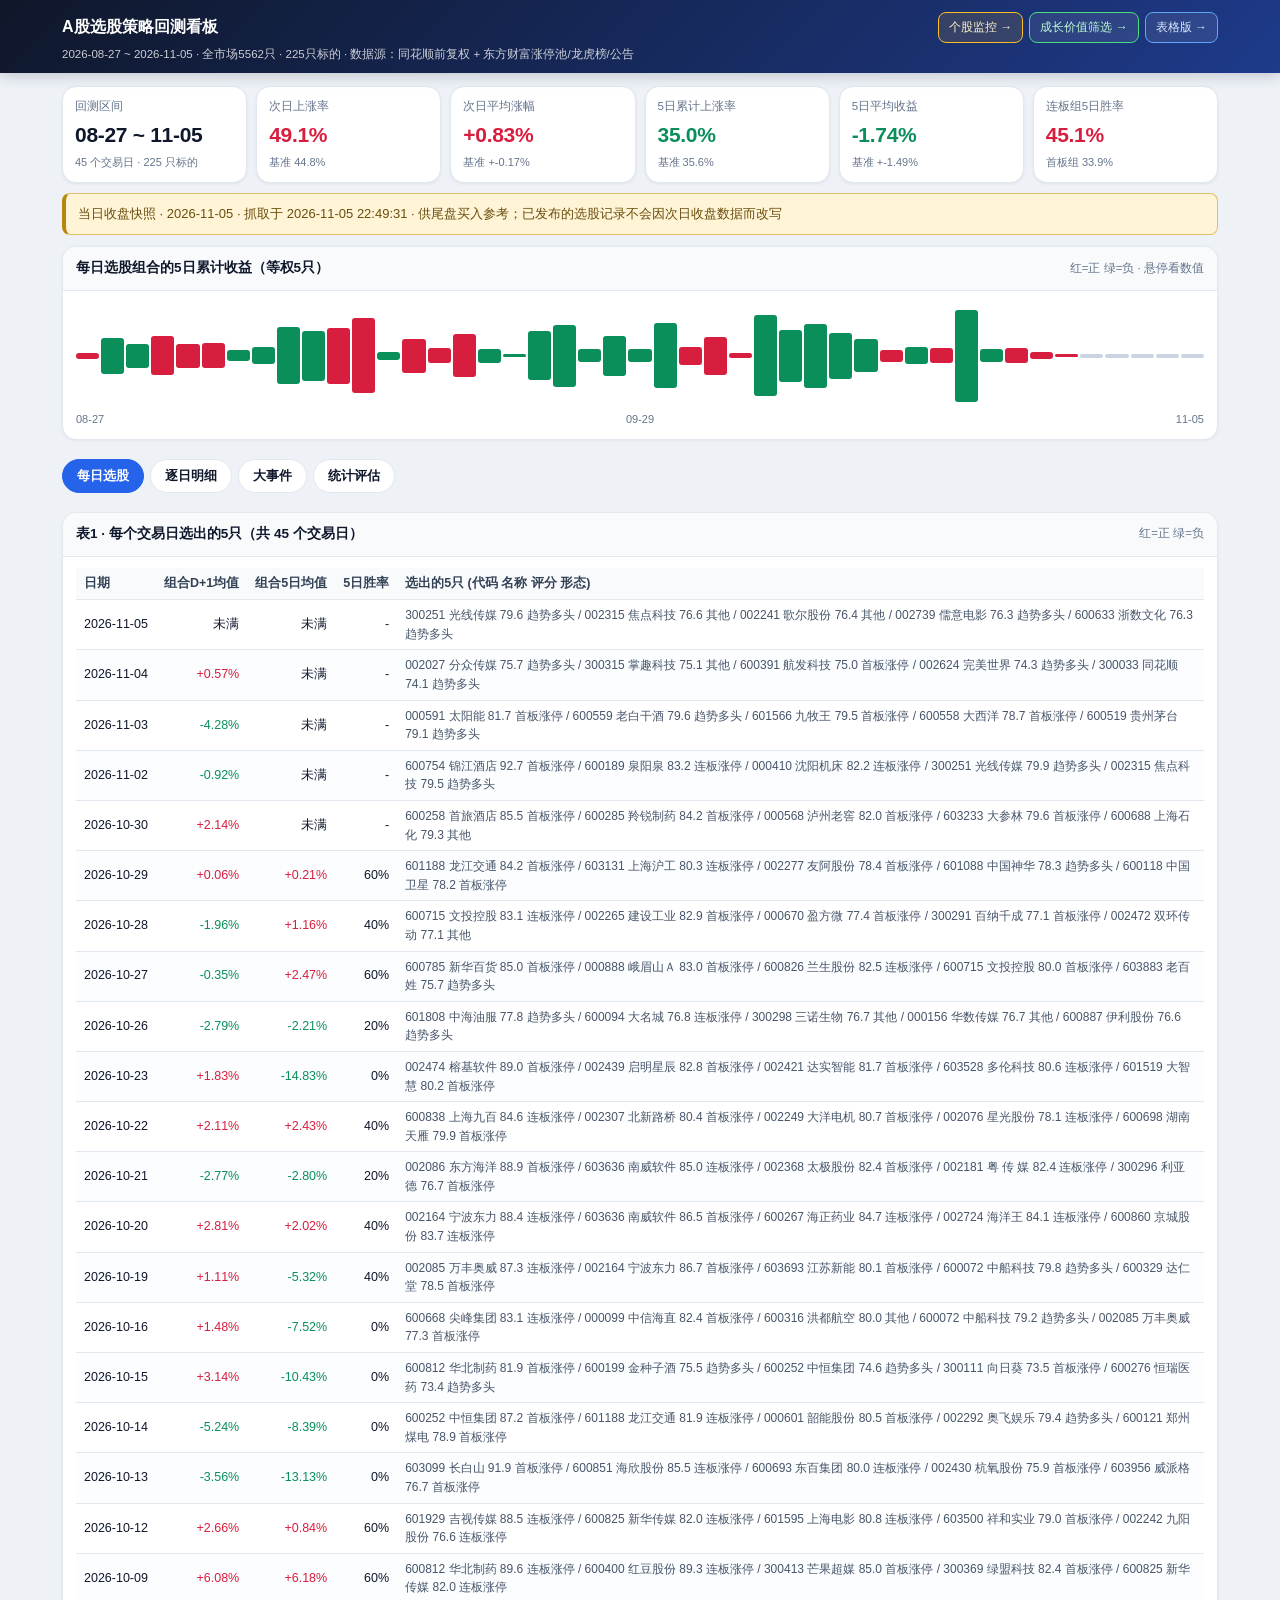
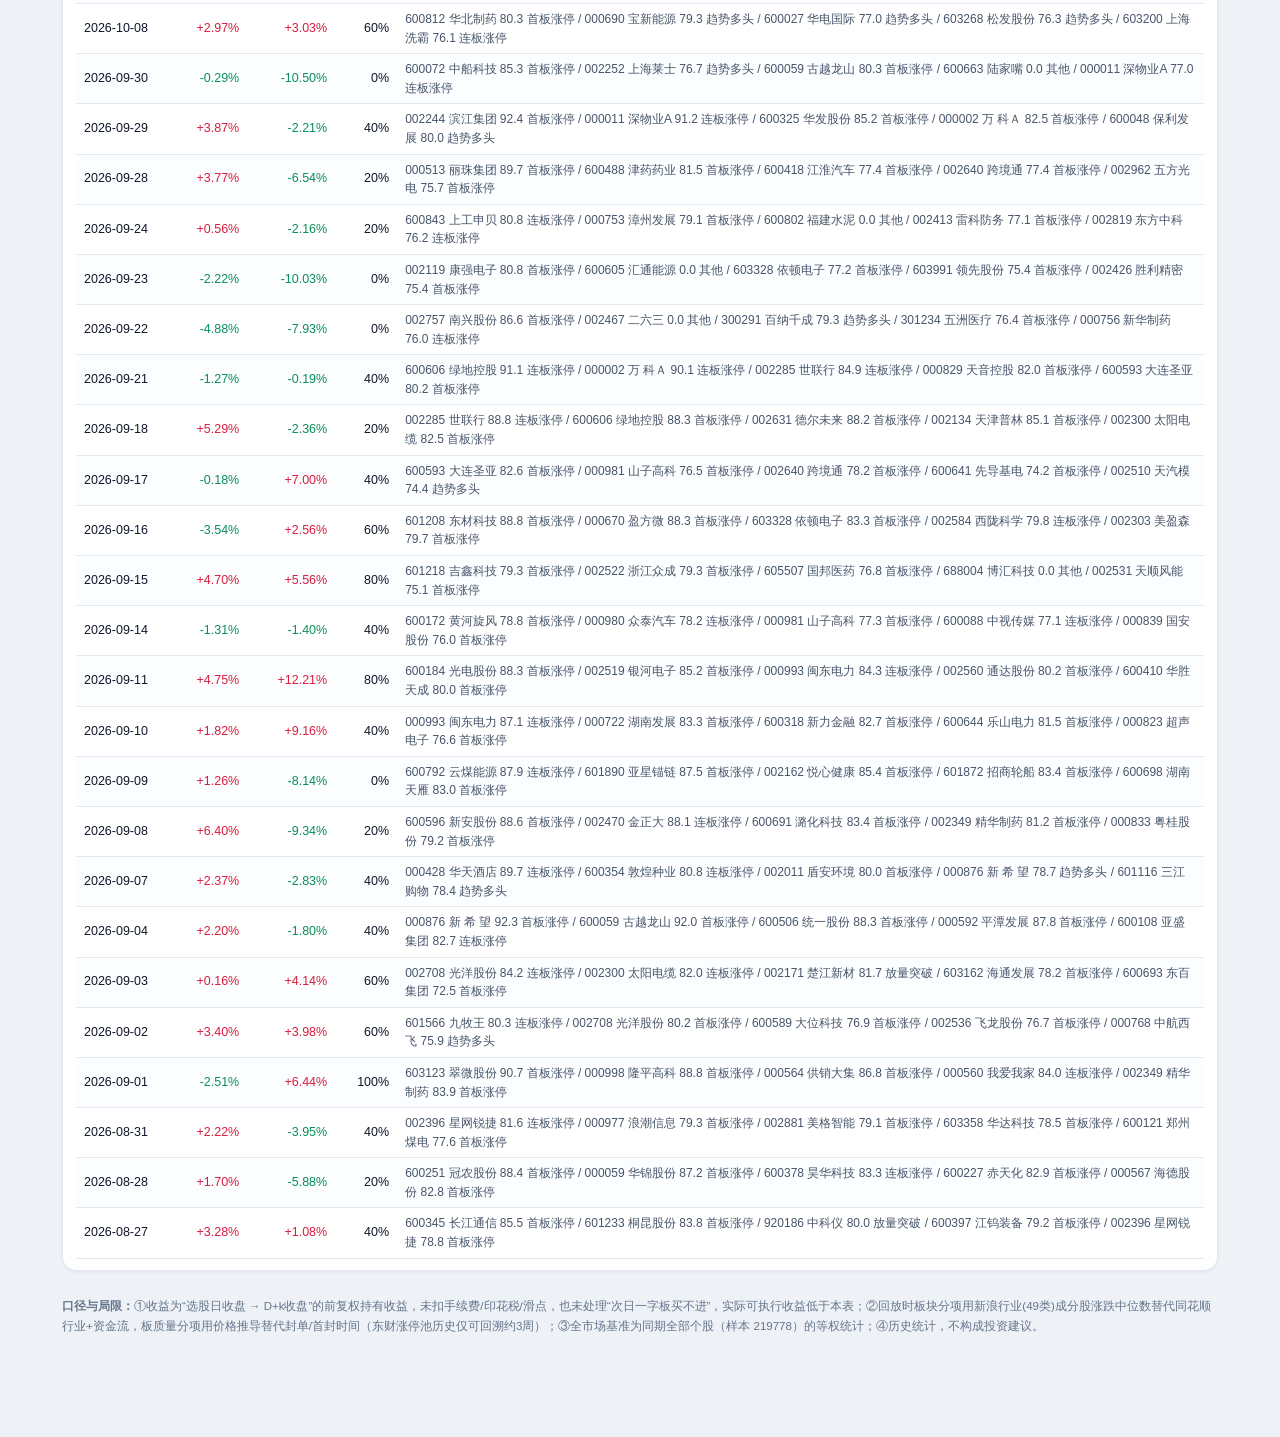
==== commit 04d44481: "tail-end pages 2026-11-05" ====
--- a/docs/index.html
+++ b/docs/index.html
@@ -81,33 +81,33 @@
 header.top .topnav a.m{border-color:#fbbf24;color:#fef3c7;background:rgba(251,191,36,.12)}
 @media (max-width:560px){header.top .topnav{width:100%}header.top .topnav a{flex:1 1 0;text-align:center}}
 </style><noscript><style>.sec{display:block!important}.tabs{display:none}</style></noscript></head><body>
-<header class="top"><div class="in"><div class="topline"><h1>A股选股策略回测看板</h1><nav class="topnav"><a class="m" href="monitor.html">个股监控 →</a><a class="g" href="garp.html">成长价值筛选 →</a><a href="tables.html">表格版 →</a></nav></div><div class="sub">2026-08-26 ~ 2026-11-04 · 全市场5562只 · 225只标的 · 数据源：同花顺前复权 + 东方财富涨停池/龙虎榜/公告</div></div></header>
-<div class="wrap"><div class="kpis"><div class="kpi"><div class="k">回测区间</div><div class="v ">08-26 ~ 11-04</div><div class="n">45 个交易日 · 225 只标的</div></div><div class="kpi"><div class="k">次日上涨率</div><div class="v pos">49.5%</div><div class="n">基准 44.2%</div></div><div class="kpi"><div class="k">次日平均涨幅</div><div class="v pos">+0.96%</div><div class="n">基准 +-0.20%</div></div><div class="kpi"><div class="k">5日累计上涨率</div><div class="v neg">35.5%</div><div class="n">基准 35.3%</div></div><div class="kpi"><div class="k">5日平均收益</div><div class="v neg">-1.36%</div><div class="n">基准 +-1.52%</div></div><div class="kpi"><div class="k">连板组5日胜率</div><div class="v pos">47.2%</div><div class="n">首板组 33.3%</div></div></div>
-<div style="background:#fff4d6;border:1px solid #dfc06a;border-left:4px solid #b8860b;border-radius:8px;padding:10px 12px;color:#6b4d0d;margin:10px 0;font-size:13px">当日收盘快照 · 2026-11-04 · 抓取于 2026-11-04 22:44:29 · 供尾盘买入参考；已发布的选股记录不会因次日收盘数据而改写</div>
-<div class="card"><h2>每日选股组合的5日累计收益（等权5只）<span>红=正 绿=负 · 悬停看数值</span></h2><div class="bd"><div class="chart"><div class="bar" style="height:92px;background:var(--up)" title="08-26 组合5日均值 +15.05%"></div><div class="bar" style="height:6px;background:var(--up)" title="08-27 组合5日均值 +1.08%"></div><div class="bar" style="height:35px;background:var(--dn)" title="08-28 组合5日均值 -5.88%"></div><div class="bar" style="height:24px;background:var(--dn)" title="08-31 组合5日均值 -3.95%"></div><div class="bar" style="height:39px;background:var(--up)" title="09-01 组合5日均值 +6.44%"></div><div class="bar" style="height:24px;background:var(--up)" title="09-02 组合5日均值 +3.98%"></div><div class="bar" style="height:25px;background:var(--up)" title="09-03 组合5日均值 +4.14%"></div><div class="bar" style="height:10px;background:var(--dn)" title="09-04 组合5日均值 -1.80%"></div><div class="bar" style="height:17px;background:var(--dn)" title="09-07 组合5日均值 -2.83%"></div><div class="bar" style="height:57px;background:var(--dn)" title="09-08 组合5日均值 -9.34%"></div><div class="bar" style="height:49px;background:var(--dn)" title="09-09 组合5日均值 -8.14%"></div><div class="bar" style="height:55px;background:var(--up)" title="09-10 组合5日均值 +9.16%"></div><div class="bar" style="height:74px;background:var(--up)" title="09-11 组合5日均值 +12.21%"></div><div class="bar" style="height:8px;background:var(--dn)" title="09-14 组合5日均值 -1.40%"></div><div class="bar" style="height:34px;background:var(--up)" title="09-15 组合5日均值 +5.56%"></div><div class="bar" style="height:15px;background:var(--up)" title="09-16 组合5日均值 +2.56%"></div><div class="bar" style="height:42px;background:var(--up)" title="09-17 组合5日均值 +7.00%"></div><div class="bar" style="height:14px;background:var(--dn)" title="09-18 组合5日均值 -2.36%"></div><div class="bar" style="height:3px;background:var(--dn)" title="09-21 组合5日均值 -0.19%"></div><div class="bar" style="height:48px;background:var(--dn)" title="09-22 组合5日均值 -7.93%"></div><div class="bar" style="height:61px;background:var(--dn)" title="09-23 组合5日均值 -10.03%"></div><div class="bar" style="height:13px;background:var(--dn)" title="09-24 组合5日均值 -2.16%"></div><div class="bar" style="height:39px;background:var(--dn)" title="09-28 组合5日均值 -6.54%"></div><div class="bar" style="height:13px;background:var(--dn)" title="09-29 组合5日均值 -2.21%"></div><div class="bar" style="height:64px;background:var(--dn)" title="09-30 组合5日均值 -10.50%"></div><div class="bar" style="height:18px;background:var(--up)" title="10-08 组合5日均值 +3.03%"></div><div class="bar" style="height:37px;background:var(--up)" title="10-09 组合5日均值 +6.18%"></div><div class="bar" style="height:5px;background:var(--up)" title="10-12 组合5日均值 +0.84%"></div><div class="bar" style="height:80px;background:var(--dn)" title="10-13 组合5日均值 -13.13%"></div><div class="bar" style="height:51px;background:var(--dn)" title="10-14 组合5日均值 -8.39%"></div><div class="bar" style="height:63px;background:var(--dn)" title="10-15 组合5日均值 -10.43%"></div><div class="bar" style="height:45px;background:var(--dn)" title="10-16 组合5日均值 -7.52%"></div><div class="bar" style="height:32px;background:var(--dn)" title="10-19 组合5日均值 -5.32%"></div><div class="bar" style="height:12px;background:var(--up)" title="10-20 组合5日均值 +2.02%"></div><div class="bar" style="height:17px;background:var(--dn)" title="10-21 组合5日均值 -2.80%"></div><div class="bar" style="height:14px;background:var(--up)" title="10-22 组合5日均值 +2.43%"></div><div class="bar" style="height:90px;background:var(--dn)" title="10-23 组合5日均值 -14.83%"></div><div class="bar" style="height:13px;background:var(--dn)" title="10-26 组合5日均值 -2.21%"></div><div class="bar" style="height:15px;background:var(--up)" title="10-27 组合5日均值 +2.47%"></div><div class="bar" style="height:7px;background:var(--up)" title="10-28 组合5日均值 +1.16%"></div><div class="bar" style="height:4px;background:#cbd5e1" title="10-29 未满5日"></div><div class="bar" style="height:4px;background:#cbd5e1" title="10-30 未满5日"></div><div class="bar" style="height:4px;background:#cbd5e1" title="11-02 未满5日"></div><div class="bar" style="height:4px;background:#cbd5e1" title="11-03 未满5日"></div><div class="bar" style="height:4px;background:#cbd5e1" title="11-04 未满5日"></div></div><div class="axis"><span>08-26</span><span>09-28</span><span>11-04</span></div></div></div>
+<header class="top"><div class="in"><div class="topline"><h1>A股选股策略回测看板</h1><nav class="topnav"><a class="m" href="monitor.html">个股监控 →</a><a class="g" href="garp.html">成长价值筛选 →</a><a href="tables.html">表格版 →</a></nav></div><div class="sub">2026-08-27 ~ 2026-11-05 · 全市场5562只 · 225只标的 · 数据源：同花顺前复权 + 东方财富涨停池/龙虎榜/公告</div></div></header>
+<div class="wrap"><div class="kpis"><div class="kpi"><div class="k">回测区间</div><div class="v ">08-27 ~ 11-05</div><div class="n">45 个交易日 · 225 只标的</div></div><div class="kpi"><div class="k">次日上涨率</div><div class="v pos">49.1%</div><div class="n">基准 44.8%</div></div><div class="kpi"><div class="k">次日平均涨幅</div><div class="v pos">+0.83%</div><div class="n">基准 +-0.17%</div></div><div class="kpi"><div class="k">5日累计上涨率</div><div class="v neg">35.0%</div><div class="n">基准 35.6%</div></div><div class="kpi"><div class="k">5日平均收益</div><div class="v neg">-1.74%</div><div class="n">基准 +-1.49%</div></div><div class="kpi"><div class="k">连板组5日胜率</div><div class="v pos">45.1%</div><div class="n">首板组 33.9%</div></div></div>
+<div style="background:#fff4d6;border:1px solid #dfc06a;border-left:4px solid #b8860b;border-radius:8px;padding:10px 12px;color:#6b4d0d;margin:10px 0;font-size:13px">当日收盘快照 · 2026-11-05 · 抓取于 2026-11-05 22:49:31 · 供尾盘买入参考；已发布的选股记录不会因次日收盘数据而改写</div>
+<div class="card"><h2>每日选股组合的5日累计收益（等权5只）<span>红=正 绿=负 · 悬停看数值</span></h2><div class="bd"><div class="chart"><div class="bar" style="height:6px;background:var(--up)" title="08-27 组合5日均值 +1.08%"></div><div class="bar" style="height:36px;background:var(--dn)" title="08-28 组合5日均值 -5.88%"></div><div class="bar" style="height:24px;background:var(--dn)" title="08-31 组合5日均值 -3.95%"></div><div class="bar" style="height:39px;background:var(--up)" title="09-01 组合5日均值 +6.44%"></div><div class="bar" style="height:24px;background:var(--up)" title="09-02 组合5日均值 +3.98%"></div><div class="bar" style="height:25px;background:var(--up)" title="09-03 组合5日均值 +4.14%"></div><div class="bar" style="height:11px;background:var(--dn)" title="09-04 组合5日均值 -1.80%"></div><div class="bar" style="height:17px;background:var(--dn)" title="09-07 组合5日均值 -2.83%"></div><div class="bar" style="height:57px;background:var(--dn)" title="09-08 组合5日均值 -9.34%"></div><div class="bar" style="height:50px;background:var(--dn)" title="09-09 组合5日均值 -8.14%"></div><div class="bar" style="height:56px;background:var(--up)" title="09-10 组合5日均值 +9.16%"></div><div class="bar" style="height:75px;background:var(--up)" title="09-11 组合5日均值 +12.21%"></div><div class="bar" style="height:8px;background:var(--dn)" title="09-14 组合5日均值 -1.40%"></div><div class="bar" style="height:34px;background:var(--up)" title="09-15 组合5日均值 +5.56%"></div><div class="bar" style="height:15px;background:var(--up)" title="09-16 组合5日均值 +2.56%"></div><div class="bar" style="height:43px;background:var(--up)" title="09-17 组合5日均值 +7.00%"></div><div class="bar" style="height:14px;background:var(--dn)" title="09-18 组合5日均值 -2.36%"></div><div class="bar" style="height:3px;background:var(--dn)" title="09-21 组合5日均值 -0.19%"></div><div class="bar" style="height:49px;background:var(--dn)" title="09-22 组合5日均值 -7.93%"></div><div class="bar" style="height:62px;background:var(--dn)" title="09-23 组合5日均值 -10.03%"></div><div class="bar" style="height:13px;background:var(--dn)" title="09-24 组合5日均值 -2.16%"></div><div class="bar" style="height:40px;background:var(--dn)" title="09-28 组合5日均值 -6.54%"></div><div class="bar" style="height:13px;background:var(--dn)" title="09-29 组合5日均值 -2.21%"></div><div class="bar" style="height:65px;background:var(--dn)" title="09-30 组合5日均值 -10.50%"></div><div class="bar" style="height:18px;background:var(--up)" title="10-08 组合5日均值 +3.03%"></div><div class="bar" style="height:38px;background:var(--up)" title="10-09 组合5日均值 +6.18%"></div><div class="bar" style="height:5px;background:var(--up)" title="10-12 组合5日均值 +0.84%"></div><div class="bar" style="height:81px;background:var(--dn)" title="10-13 组合5日均值 -13.13%"></div><div class="bar" style="height:52px;background:var(--dn)" title="10-14 组合5日均值 -8.39%"></div><div class="bar" style="height:64px;background:var(--dn)" title="10-15 组合5日均值 -10.43%"></div><div class="bar" style="height:46px;background:var(--dn)" title="10-16 组合5日均值 -7.52%"></div><div class="bar" style="height:33px;background:var(--dn)" title="10-19 组合5日均值 -5.32%"></div><div class="bar" style="height:12px;background:var(--up)" title="10-20 组合5日均值 +2.02%"></div><div class="bar" style="height:17px;background:var(--dn)" title="10-21 组合5日均值 -2.80%"></div><div class="bar" style="height:15px;background:var(--up)" title="10-22 组合5日均值 +2.43%"></div><div class="bar" style="height:92px;background:var(--dn)" title="10-23 组合5日均值 -14.83%"></div><div class="bar" style="height:13px;background:var(--dn)" title="10-26 组合5日均值 -2.21%"></div><div class="bar" style="height:15px;background:var(--up)" title="10-27 组合5日均值 +2.47%"></div><div class="bar" style="height:7px;background:var(--up)" title="10-28 组合5日均值 +1.16%"></div><div class="bar" style="height:3px;background:var(--up)" title="10-29 组合5日均值 +0.21%"></div><div class="bar" style="height:4px;background:#cbd5e1" title="10-30 未满5日"></div><div class="bar" style="height:4px;background:#cbd5e1" title="11-02 未满5日"></div><div class="bar" style="height:4px;background:#cbd5e1" title="11-03 未满5日"></div><div class="bar" style="height:4px;background:#cbd5e1" title="11-04 未满5日"></div><div class="bar" style="height:4px;background:#cbd5e1" title="11-05 未满5日"></div></div><div class="axis"><span>08-27</span><span>09-29</span><span>11-05</span></div></div></div>
 <div class="tabs" id="tb"><button data-v="s1" class="on">每日选股</button><button data-v="s2">逐日明细</button><button data-v="s3">大事件</button><button data-v="s4">统计评估</button></div>
-<section id="s1" class="sec on"><div class="card"><h2>表1 · 每个交易日选出的5只（共 45 个交易日）<span>红=正 绿=负</span></h2><div class="bd"><div class="tw"><table class="resp"><thead><tr><th>日期</th><th>组合D+1均值</th><th>组合5日均值</th><th>5日胜率</th><th>选出的5只 (代码 名称 评分 形态)</th></tr></thead><tbody><tr data-d="2026-11-04"><td data-l="日期">2026-11-04</td><td data-l="组合D+1均值" class="num ">未满</td><td data-l="组合5日均值" class="num ">未满</td><td data-l="5日胜率" class="num">-</td><td data-l="选出的5只 (代码 名称 评分 形态)" class="ev">002027 分众传媒 75.7 趋势多头 / 300315 掌趣科技 75.1 其他 / 600391 航发科技 75.0 首板涨停 / 002624 完美世界 74.3 趋势多头 / 300033 同花顺 74.1 趋势多头</td></tr><tr data-d="2026-11-03"><td data-l="日期">2026-11-03</td><td data-l="组合D+1均值" class="num neg">-4.28%</td><td data-l="组合5日均值" class="num ">未满</td><td data-l="5日胜率" class="num">-</td><td data-l="选出的5只 (代码 名称 评分 形态)" class="ev">000591 太阳能 81.7 首板涨停 / 600559 老白干酒 79.6 趋势多头 / 601566 九牧王 79.5 首板涨停 / 600558 大西洋 78.7 首板涨停 / 600519 贵州茅台 79.1 趋势多头</td></tr><tr data-d="2026-11-02"><td data-l="日期">2026-11-02</td><td data-l="组合D+1均值" class="num neg">-0.92%</td><td data-l="组合5日均值" class="num ">未满</td><td data-l="5日胜率" class="num">-</td><td data-l="选出的5只 (代码 名称 评分 形态)" class="ev">600754 锦江酒店 92.7 首板涨停 / 600189 泉阳泉 83.2 连板涨停 / 000410 沈阳机床 82.2 连板涨停 / 300251 光线传媒 79.9 趋势多头 / 002315 焦点科技 79.5 趋势多头</td></tr><tr data-d="2026-10-30"><td data-l="日期">2026-10-30</td><td data-l="组合D+1均值" class="num pos">+2.14%</td><td data-l="组合5日均值" class="num ">未满</td><td data-l="5日胜率" class="num">-</td><td data-l="选出的5只 (代码 名称 评分 形态)" class="ev">600258 首旅酒店 85.5 首板涨停 / 600285 羚锐制药 84.2 首板涨停 / 000568 泸州老窖 82.0 首板涨停 / 603233 大参林 79.6 首板涨停 / 600688 上海石化 79.3 其他</td></tr><tr data-d="2026-10-29"><td data-l="日期">2026-10-29</td><td data-l="组合D+1均值" class="num pos">+0.06%</td><td data-l="组合5日均值" class="num ">未满</td><td data-l="5日胜率" class="num">-</td><td data-l="选出的5只 (代码 名称 评分 形态)" class="ev">601188 龙江交通 84.2 首板涨停 / 603131 上海沪工 80.3 连板涨停 / 002277 友阿股份 78.4 首板涨停 / 601088 中国神华 78.3 趋势多头 / 600118 中国卫星 78.2 首板涨停</td></tr><tr data-d="2026-10-28"><td data-l="日期">2026-10-28</td><td data-l="组合D+1均值" class="num neg">-1.96%</td><td data-l="组合5日均值" class="num pos">+1.16%</td><td data-l="5日胜率" class="num">40%</td><td data-l="选出的5只 (代码 名称 评分 形态)" class="ev">600715 文投控股 83.1 连板涨停 / 002265 建设工业 82.9 首板涨停 / 000670 盈方微 77.4 首板涨停 / 300291 百纳千成 77.1 首板涨停 / 002472 双环传动 77.1 其他</td></tr><tr data-d="2026-10-27"><td data-l="日期">2026-10-27</td><td data-l="组合D+1均值" class="num neg">-0.35%</td><td data-l="组合5日均值" class="num pos">+2.47%</td><td data-l="5日胜率" class="num">60%</td><td data-l="选出的5只 (代码 名称 评分 形态)" class="ev">600785 新华百货 85.0 首板涨停 / 000888 峨眉山Ａ 83.0 首板涨停 / 600826 兰生股份 82.5 连板涨停 / 600715 文投控股 80.0 首板涨停 / 603883 老百姓 75.7 趋势多头</td></tr><tr data-d="2026-10-26"><td data-l="日期">2026-10-26</td><td data-l="组合D+1均值" class="num neg">-2.79%</td><td data-l="组合5日均值" class="num neg">-2.21%</td><td data-l="5日胜率" class="num">20%</td><td data-l="选出的5只 (代码 名称 评分 形态)" class="ev">601808 中海油服 77.8 趋势多头 / 600094 大名城 76.8 连板涨停 / 300298 三诺生物 76.7 其他 / 000156 华数传媒 76.7 其他 / 600887 伊利股份 76.6 趋势多头</td></tr><tr data-d="2026-10-23"><td data-l="日期">2026-10-23</td><td data-l="组合D+1均值" class="num pos">+1.83%</td><td data-l="组合5日均值" class="num neg">-14.83%</td><td data-l="5日胜率" class="num">0%</td><td data-l="选出的5只 (代码 名称 评分 形态)" class="ev">002474 榕基软件 89.0 首板涨停 / 002439 启明星辰 82.8 首板涨停 / 002421 达实智能 81.7 首板涨停 / 603528 多伦科技 80.6 连板涨停 / 601519 大智慧 80.2 首板涨停</td></tr><tr data-d="2026-10-22"><td data-l="日期">2026-10-22</td><td data-l="组合D+1均值" class="num pos">+2.11%</td><td data-l="组合5日均值" class="num pos">+2.43%</td><td data-l="5日胜率" class="num">40%</td><td data-l="选出的5只 (代码 名称 评分 形态)" class="ev">600838 上海九百 84.6 连板涨停 / 002307 北新路桥 80.4 首板涨停 / 002249 大洋电机 80.7 首板涨停 / 002076 星光股份 78.1 连板涨停 / 600698 湖南天雁 79.9 首板涨停</td></tr><tr data-d="2026-10-21"><td data-l="日期">2026-10-21</td><td data-l="组合D+1均值" class="num neg">-2.77%</td><td data-l="组合5日均值" class="num neg">-2.80%</td><td data-l="5日胜率" class="num">20%</td><td data-l="选出的5只 (代码 名称 评分 形态)" class="ev">002086 东方海洋 88.9 首板涨停 / 603636 南威软件 85.0 连板涨停 / 002368 太极股份 82.4 首板涨停 / 002181 粤 传 媒 82.4 连板涨停 / 300296 利亚德 76.7 首板涨停</td></tr><tr data-d="2026-10-20"><td data-l="日期">2026-10-20</td><td data-l="组合D+1均值" class="num pos">+2.81%</td><td data-l="组合5日均值" class="num pos">+2.02%</td><td data-l="5日胜率" class="num">40%</td><td data-l="选出的5只 (代码 名称 评分 形态)" class="ev">002164 宁波东力 88.4 连板涨停 / 603636 南威软件 86.5 首板涨停 / 600267 海正药业 84.7 连板涨停 / 002724 海洋王 84.1 连板涨停 / 600860 京城股份 83.7 连板涨停</td></tr><tr data-d="2026-10-19"><td data-l="日期">2026-10-19</td><td data-l="组合D+1均值" class="num pos">+1.11%</td><td data-l="组合5日均值" class="num neg">-5.32%</td><td data-l="5日胜率" class="num">40%</td><td data-l="选出的5只 (代码 名称 评分 形态)" class="ev">002085 万丰奥威 87.3 连板涨停 / 002164 宁波东力 86.7 首板涨停 / 603693 江苏新能 80.1 首板涨停 / 600072 中船科技 79.8 趋势多头 / 600329 达仁堂 78.5 首板涨停</td></tr><tr data-d="2026-10-16"><td data-l="日期">2026-10-16</td><td data-l="组合D+1均值" class="num pos">+1.48%</td><td data-l="组合5日均值" class="num neg">-7.52%</td><td data-l="5日胜率" class="num">0%</td><td data-l="选出的5只 (代码 名称 评分 形态)" class="ev">600668 尖峰集团 83.1 连板涨停 / 000099 中信海直 82.4 首板涨停 / 600316 洪都航空 80.0 其他 / 600072 中船科技 79.2 趋势多头 / 002085 万丰奥威 77.3 首板涨停</td></tr><tr data-d="2026-10-15"><td data-l="日期">2026-10-15</td><td data-l="组合D+1均值" class="num pos">+3.14%</td><td data-l="组合5日均值" class="num neg">-10.43%</td><td data-l="5日胜率" class="num">0%</td><td data-l="选出的5只 (代码 名称 评分 形态)" class="ev">600812 华北制药 81.9 首板涨停 / 600199 金种子酒 75.5 趋势多头 / 600252 中恒集团 74.6 趋势多头 / 300111 向日葵 73.5 首板涨停 / 600276 恒瑞医药 73.4 趋势多头</td></tr><tr data-d="2026-10-14"><td data-l="日期">2026-10-14</td><td data-l="组合D+1均值" class="num neg">-5.24%</td><td data-l="组合5日均值" class="num neg">-8.39%</td><td data-l="5日胜率" class="num">0%</td><td data-l="选出的5只 (代码 名称 评分 形态)" class="ev">600252 中恒集团 87.2 首板涨停 / 601188 龙江交通 81.9 连板涨停 / 000601 韶能股份 80.5 首板涨停 / 002292 奥飞娱乐 79.4 趋势多头 / 600121 郑州煤电 78.9 首板涨停</td></tr><tr data-d="2026-10-13"><td data-l="日期">2026-10-13</td><td data-l="组合D+1均值" class="num neg">-3.56%</td><td data-l="组合5日均值" class="num neg">-13.13%</td><td data-l="5日胜率" class="num">0%</td><td data-l="选出的5只 (代码 名称 评分 形态)" class="ev">603099 长白山 91.9 首板涨停 / 600851 海欣股份 85.5 连板涨停 / 600693 东百集团 80.0 连板涨停 / 002430 杭氧股份 75.9 首板涨停 / 603956 威派格 76.7 首板涨停</td></tr><tr data-d="2026-10-12"><td data-l="日期">2026-10-12</td><td data-l="组合D+1均值" class="num pos">+2.66%</td><td data-l="组合5日均值" class="num pos">+0.84%</td><td data-l="5日胜率" class="num">60%</td><td data-l="选出的5只 (代码 名称 评分 形态)" class="ev">601929 吉视传媒 88.5 连板涨停 / 600825 新华传媒 82.0 连板涨停 / 601595 上海电影 80.8 连板涨停 / 603500 祥和实业 79.0 首板涨停 / 002242 九阳股份 76.6 连板涨停</td></tr><tr data-d="2026-10-09"><td data-l="日期">2026-10-09</td><td data-l="组合D+1均值" class="num pos">+6.08%</td><td data-l="组合5日均值" class="num pos">+6.18%</td><td data-l="5日胜率" class="num">60%</td><td data-l="选出的5只 (代码 名称 评分 形态)" class="ev">600812 华北制药 89.6 连板涨停 / 600400 红豆股份 89.3 连板涨停 / 300413 芒果超媒 85.0 首板涨停 / 300369 绿盟科技 82.4 首板涨停 / 600825 新华传媒 82.0 连板涨停</td></tr><tr data-d="2026-10-08"><td data-l="日期">2026-10-08</td><td data-l="组合D+1均值" class="num pos">+2.97%</td><td data-l="组合5日均值" class="num pos">+3.03%</td><td data-l="5日胜率" class="num">60%</td><td data-l="选出的5只 (代码 名称 评分 形态)" class="ev">600812 华北制药 80.3 首板涨停 / 000690 宝新能源 79.3 趋势多头 / 600027 华电国际 77.0 趋势多头 / 603268 松发股份 76.3 趋势多头 / 603200 上海洗霸 76.1 连板涨停</td></tr><tr data-d="2026-09-30"><td data-l="日期">2026-09-30</td><td data-l="组合D+1均值" class="num neg">-0.29%</td><td data-l="组合5日均值" class="num neg">-10.50%</td><td data-l="5日胜率" class="num">0%</td><td data-l="选出的5只 (代码 名称 评分 形态)" class="ev">600072 中船科技 85.3 首板涨停 / 002252 上海莱士 76.7 趋势多头 / 600059 古越龙山 80.3 首板涨停 / 600663 陆家嘴 0.0 其他 / 000011 深物业A 77.0 连板涨停</td></tr><tr data-d="2026-09-29"><td data-l="日期">2026-09-29</td><td data-l="组合D+1均值" class="num pos">+3.87%</td><td data-l="组合5日均值" class="num neg">-2.21%</td><td data-l="5日胜率" class="num">40%</td><td data-l="选出的5只 (代码 名称 评分 形态)" class="ev">002244 滨江集团 92.4 首板涨停 / 000011 深物业A 91.2 连板涨停 / 600325 华发股份 85.2 首板涨停 / 000002 万 科Ａ 82.5 首板涨停 / 600048 保利发展 80.0 趋势多头</td></tr><tr data-d="2026-09-28"><td data-l="日期">2026-09-28</td><td data-l="组合D+1均值" class="num pos">+3.77%</td><td data-l="组合5日均值" class="num neg">-6.54%</td><td data-l="5日胜率" class="num">20%</td><td data-l="选出的5只 (代码 名称 评分 形态)" class="ev">000513 丽珠集团 89.7 首板涨停 / 600488 津药药业 81.5 首板涨停 / 600418 江淮汽车 77.4 首板涨停 / 002640 跨境通 77.4 首板涨停 / 002962 五方光电 75.7 首板涨停</td></tr><tr data-d="2026-09-24"><td data-l="日期">2026-09-24</td><td data-l="组合D+1均值" class="num pos">+0.56%</td><td data-l="组合5日均值" class="num neg">-2.16%</td><td data-l="5日胜率" class="num">20%</td><td data-l="选出的5只 (代码 名称 评分 形态)" class="ev">600843 上工申贝 80.8 连板涨停 / 000753 漳州发展 79.1 首板涨停 / 600802 福建水泥 0.0 其他 / 002413 雷科防务 77.1 首板涨停 / 002819 东方中科 76.2 连板涨停</td></tr><tr data-d="2026-09-23"><td data-l="日期">2026-09-23</td><td data-l="组合D+1均值" class="num neg">-2.22%</td><td data-l="组合5日均值" class="num neg">-10.03%</td><td data-l="5日胜率" class="num">0%</td><td data-l="选出的5只 (代码 名称 评分 形态)" class="ev">002119 康强电子 80.8 首板涨停 / 600605 汇通能源 0.0 其他 / 603328 依顿电子 77.2 首板涨停 / 603991 领先股份 75.4 首板涨停 / 002426 胜利精密 75.4 首板涨停</td></tr><tr data-d="2026-09-22"><td data-l="日期">2026-09-22</td><td data-l="组合D+1均值" class="num neg">-4.88%</td><td data-l="组合5日均值" class="num neg">-7.93%</td><td data-l="5日胜率" class="num">0%</td><td data-l="选出的5只 (代码 名称 评分 形态)" class="ev">002757 南兴股份 86.6 首板涨停 / 002467 二六三 0.0 其他 / 300291 百纳千成 79.3 趋势多头 / 301234 五洲医疗 76.4 首板涨停 / 000756 新华制药 76.0 连板涨停</td></tr><tr data-d="2026-09-21"><td data-l="日期">2026-09-21</td><td data-l="组合D+1均值" class="num neg">-1.27%</td><td data-l="组合5日均值" class="num neg">-0.19%</td><td data-l="5日胜率" class="num">40%</td><td data-l="选出的5只 (代码 名称 评分 形态)" class="ev">600606 绿地控股 91.1 连板涨停 / 000002 万 科Ａ 90.1 连板涨停 / 002285 世联行 84.9 连板涨停 / 000829 天音控股 82.0 首板涨停 / 600593 大连圣亚 80.2 首板涨停</td></tr><tr data-d="2026-09-18"><td data-l="日期">2026-09-18</td><td data-l="组合D+1均值" class="num pos">+5.29%</td><td data-l="组合5日均值" class="num neg">-2.36%</td><td data-l="5日胜率" class="num">20%</td><td data-l="选出的5只 (代码 名称 评分 形态)" class="ev">002285 世联行 88.8 连板涨停 / 600606 绿地控股 88.3 首板涨停 / 002631 德尔未来 88.2 首板涨停 / 002134 天津普林 85.1 首板涨停 / 002300 太阳电缆 82.5 首板涨停</td></tr><tr data-d="2026-09-17"><td data-l="日期">2026-09-17</td><td data-l="组合D+1均值" class="num neg">-0.18%</td><td data-l="组合5日均值" class="num pos">+7.00%</td><td data-l="5日胜率" class="num">40%</td><td data-l="选出的5只 (代码 名称 评分 形态)" class="ev">600593 大连圣亚 82.6 首板涨停 / 000981 山子高科 76.5 首板涨停 / 002640 跨境通 78.2 首板涨停 / 600641 先导基电 74.2 首板涨停 / 002510 天汽模 74.4 趋势多头</td></tr><tr data-d="2026-09-16"><td data-l="日期">2026-09-16</td><td data-l="组合D+1均值" class="num neg">-3.54%</td><td data-l="组合5日均值" class="num pos">+2.56%</td><td data-l="5日胜率" class="num">60%</td><td data-l="选出的5只 (代码 名称 评分 形态)" class="ev">601208 东材科技 88.8 首板涨停 / 000670 盈方微 88.3 首板涨停 / 603328 依顿电子 83.3 首板涨停 / 002584 西陇科学 79.8 连板涨停 / 002303 美盈森 79.7 首板涨停</td></tr><tr data-d="2026-09-15"><td data-l="日期">2026-09-15</td><td data-l="组合D+1均值" class="num pos">+4.70%</td><td data-l="组合5日均值" class="num pos">+5.56%</td><td data-l="5日胜率" class="num">80%</td><td data-l="选出的5只 (代码 名称 评分 形态)" class="ev">601218 吉鑫科技 79.3 首板涨停 / 002522 浙江众成 79.3 首板涨停 / 605507 国邦医药 76.8 首板涨停 / 688004 博汇科技 0.0 其他 / 002531 天顺风能 75.1 首板涨停</td></tr><tr data-d="2026-09-14"><td data-l="日期">2026-09-14</td><td data-l="组合D+1均值" class="num neg">-1.31%</td><td data-l="组合5日均值" class="num neg">-1.40%</td><td data-l="5日胜率" class="num">40%</td><td data-l="选出的5只 (代码 名称 评分 形态)" class="ev">600172 黄河旋风 78.8 首板涨停 / 000980 众泰汽车 78.2 连板涨停 / 000981 山子高科 77.3 首板涨停 / 600088 中视传媒 77.1 连板涨停 / 000839 国安股份 76.0 首板涨停</td></tr><tr data-d="2026-09-11"><td data-l="日期">2026-09-11</td><td data-l="组合D+1均值" class="num pos">+4.75%</td><td data-l="组合5日均值" class="num pos">+12.21%</td><td data-l="5日胜率" class="num">80%</td><td data-l="选出的5只 (代码 名称 评分 形态)" class="ev">600184 光电股份 88.3 首板涨停 / 002519 银河电子 85.2 首板涨停 / 000993 闽东电力 84.3 连板涨停 / 002560 通达股份 80.2 首板涨停 / 600410 华胜天成 80.0 首板涨停</td></tr><tr data-d="2026-09-10"><td data-l="日期">2026-09-10</td><td data-l="组合D+1均值" class="num pos">+1.82%</td><td data-l="组合5日均值" class="num pos">+9.16%</td><td data-l="5日胜率" class="num">40%</td><td data-l="选出的5只 (代码 名称 评分 形态)" class="ev">000993 闽东电力 87.1 连板涨停 / 000722 湖南发展 83.3 首板涨停 / 600318 新力金融 82.7 首板涨停 / 600644 乐山电力 81.5 首板涨停 / 000823 超声电子 76.6 首板涨停</td></tr><tr data-d="2026-09-09"><td data-l="日期">2026-09-09</td><td data-l="组合D+1均值" class="num pos">+1.26%</td><td data-l="组合5日均值" class="num neg">-8.14%</td><td data-l="5日胜率" class="num">0%</td><td data-l="选出的5只 (代码 名称 评分 形态)" class="ev">600792 云煤能源 87.9 连板涨停 / 601890 亚星锚链 87.5 首板涨停 / 002162 悦心健康 85.4 首板涨停 / 601872 招商轮船 83.4 首板涨停 / 600698 湖南天雁 83.0 首板涨停</td></tr><tr data-d="2026-09-08"><td data-l="日期">2026-09-08</td><td data-l="组合D+1均值" class="num pos">+6.40%</td><td data-l="组合5日均值" class="num neg">-9.34%</td><td data-l="5日胜率" class="num">20%</td><td data-l="选出的5只 (代码 名称 评分 形态)" class="ev">600596 新安股份 88.6 首板涨停 / 002470 金正大 88.1 连板涨停 / 600691 潞化科技 83.4 首板涨停 / 002349 精华制药 81.2 首板涨停 / 000833 粤桂股份 79.2 首板涨停</td></tr><tr data-d="2026-09-07"><td data-l="日期">2026-09-07</td><td data-l="组合D+1均值" class="num pos">+2.37%</td><td data-l="组合5日均值" class="num neg">-2.83%</td><td data-l="5日胜率" class="num">40%</td><td data-l="选出的5只 (代码 名称 评分 形态)" class="ev">000428 华天酒店 89.7 连板涨停 / 600354 敦煌种业 80.8 连板涨停 / 002011 盾安环境 80.4 首板涨停 / 000876 新 希 望 78.7 趋势多头 / 601116 三江购物 78.4 趋势多头</td></tr><tr data-d="2026-09-04"><td data-l="日期">2026-09-04</td><td data-l="组合D+1均值" class="num pos">+2.20%</td><td data-l="组合5日均值" class="num neg">-1.80%</td><td data-l="5日胜率" class="num">40%</td><td data-l="选出的5只 (代码 名称 评分 形态)" class="ev">000876 新 希 望 92.3 首板涨停 / 600059 古越龙山 92.0 首板涨停 / 600506 统一股份 88.3 首板涨停 / 000592 平潭发展 87.8 首板涨停 / 600108 亚盛集团 82.7 连板涨停</td></tr><tr data-d="2026-09-03"><td data-l="日期">2026-09-03</td><td data-l="组合D+1均值" class="num pos">+0.16%</td><td data-l="组合5日均值" class="num pos">+4.14%</td><td data-l="5日胜率" class="num">60%</td><td data-l="选出的5只 (代码 名称 评分 形态)" class="ev">002708 光洋股份 84.2 连板涨停 / 002300 太阳电缆 82.0 连板涨停 / 002171 楚江新材 81.7 放量突破 / 603162 海通发展 78.2 首板涨停 / 600693 东百集团 72.5 首板涨停</td></tr><tr data-d="2026-09-02"><td data-l="日期">2026-09-02</td><td data-l="组合D+1均值" class="num pos">+3.40%</td><td data-l="组合5日均值" class="num pos">+3.98%</td><td data-l="5日胜率" class="num">60%</td><td data-l="选出的5只 (代码 名称 评分 形态)" class="ev">601566 九牧王 80.3 连板涨停 / 002708 光洋股份 80.2 首板涨停 / 600589 大位科技 76.9 首板涨停 / 002536 飞龙股份 76.7 首板涨停 / 000768 中航西飞 75.9 趋势多头</td></tr><tr data-d="2026-09-01"><td data-l="日期">2026-09-01</td><td data-l="组合D+1均值" class="num neg">-2.51%</td><td data-l="组合5日均值" class="num pos">+6.44%</td><td data-l="5日胜率" class="num">100%</td><td data-l="选出的5只 (代码 名称 评分 形态)" class="ev">603123 翠微股份 90.7 首板涨停 / 000998 隆平高科 88.8 首板涨停 / 000564 供销大集 86.8 首板涨停 / 000560 我爱我家 84.0 连板涨停 / 002349 精华制药 83.9 首板涨停</td></tr><tr data-d="2026-08-31"><td data-l="日期">2026-08-31</td><td data-l="组合D+1均值" class="num pos">+2.22%</td><td data-l="组合5日均值" class="num neg">-3.95%</td><td data-l="5日胜率" class="num">40%</td><td data-l="选出的5只 (代码 名称 评分 形态)" class="ev">002396 星网锐捷 81.6 连板涨停 / 000977 浪潮信息 79.3 首板涨停 / 002881 美格智能 79.1 首板涨停 / 603358 华达科技 78.5 首板涨停 / 600121 郑州煤电 77.6 首板涨停</td></tr><tr data-d="2026-08-28"><td data-l="日期">2026-08-28</td><td data-l="组合D+1均值" class="num pos">+1.70%</td><td data-l="组合5日均值" class="num neg">-5.88%</td><td data-l="5日胜率" class="num">20%</td><td data-l="选出的5只 (代码 名称 评分 形态)" class="ev">600251 冠农股份 88.4 首板涨停 / 000059 华锦股份 87.2 首板涨停 / 600378 昊华科技 83.3 连板涨停 / 600227 赤天化 82.9 首板涨停 / 000567 海德股份 82.8 首板涨停</td></tr><tr data-d="2026-08-27"><td data-l="日期">2026-08-27</td><td data-l="组合D+1均值" class="num pos">+3.28%</td><td data-l="组合5日均值" class="num pos">+1.08%</td><td data-l="5日胜率" class="num">40%</td><td data-l="选出的5只 (代码 名称 评分 形态)" class="ev">600345 长江通信 85.5 首板涨停 / 601233 桐昆股份 83.8 首板涨停 / 920186 中科仪 80.0 放量突破 / 600397 江钨装备 79.2 首板涨停 / 002396 星网锐捷 78.8 首板涨停</td></tr><tr data-d="2026-08-26"><td data-l="日期">2026-08-26</td><td data-l="组合D+1均值" class="num pos">+6.34%</td><td data-l="组合5日均值" class="num pos">+15.05%</td><td data-l="5日胜率" class="num">80%</td><td data-l="选出的5只 (代码 名称 评分 形态)" class="ev">600103 青山纸业 87.0 连板涨停 / 600362 江西铜业 83.5 首板涨停 / 002094 青岛金王 83.1 连板涨停 / 000712 锦龙股份 78.2 首板涨停 / 002418 康盛股份 77.2 连板涨停</td></tr></tbody></table></div></div></div></section>
+<section id="s1" class="sec on"><div class="card"><h2>表1 · 每个交易日选出的5只（共 45 个交易日）<span>红=正 绿=负</span></h2><div class="bd"><div class="tw"><table class="resp"><thead><tr><th>日期</th><th>组合D+1均值</th><th>组合5日均值</th><th>5日胜率</th><th>选出的5只 (代码 名称 评分 形态)</th></tr></thead><tbody><tr data-d="2026-11-05"><td data-l="日期">2026-11-05</td><td data-l="组合D+1均值" class="num ">未满</td><td data-l="组合5日均值" class="num ">未满</td><td data-l="5日胜率" class="num">-</td><td data-l="选出的5只 (代码 名称 评分 形态)" class="ev">300251 光线传媒 79.6 趋势多头 / 002315 焦点科技 76.6 其他 / 002241 歌尔股份 76.4 其他 / 002739 儒意电影 76.3 趋势多头 / 600633 浙数文化 76.3 趋势多头</td></tr><tr data-d="2026-11-04"><td data-l="日期">2026-11-04</td><td data-l="组合D+1均值" class="num pos">+0.57%</td><td data-l="组合5日均值" class="num ">未满</td><td data-l="5日胜率" class="num">-</td><td data-l="选出的5只 (代码 名称 评分 形态)" class="ev">002027 分众传媒 75.7 趋势多头 / 300315 掌趣科技 75.1 其他 / 600391 航发科技 75.0 首板涨停 / 002624 完美世界 74.3 趋势多头 / 300033 同花顺 74.1 趋势多头</td></tr><tr data-d="2026-11-03"><td data-l="日期">2026-11-03</td><td data-l="组合D+1均值" class="num neg">-4.28%</td><td data-l="组合5日均值" class="num ">未满</td><td data-l="5日胜率" class="num">-</td><td data-l="选出的5只 (代码 名称 评分 形态)" class="ev">000591 太阳能 81.7 首板涨停 / 600559 老白干酒 79.6 趋势多头 / 601566 九牧王 79.5 首板涨停 / 600558 大西洋 78.7 首板涨停 / 600519 贵州茅台 79.1 趋势多头</td></tr><tr data-d="2026-11-02"><td data-l="日期">2026-11-02</td><td data-l="组合D+1均值" class="num neg">-0.92%</td><td data-l="组合5日均值" class="num ">未满</td><td data-l="5日胜率" class="num">-</td><td data-l="选出的5只 (代码 名称 评分 形态)" class="ev">600754 锦江酒店 92.7 首板涨停 / 600189 泉阳泉 83.2 连板涨停 / 000410 沈阳机床 82.2 连板涨停 / 300251 光线传媒 79.9 趋势多头 / 002315 焦点科技 79.5 趋势多头</td></tr><tr data-d="2026-10-30"><td data-l="日期">2026-10-30</td><td data-l="组合D+1均值" class="num pos">+2.14%</td><td data-l="组合5日均值" class="num ">未满</td><td data-l="5日胜率" class="num">-</td><td data-l="选出的5只 (代码 名称 评分 形态)" class="ev">600258 首旅酒店 85.5 首板涨停 / 600285 羚锐制药 84.2 首板涨停 / 000568 泸州老窖 82.0 首板涨停 / 603233 大参林 79.6 首板涨停 / 600688 上海石化 79.3 其他</td></tr><tr data-d="2026-10-29"><td data-l="日期">2026-10-29</td><td data-l="组合D+1均值" class="num pos">+0.06%</td><td data-l="组合5日均值" class="num pos">+0.21%</td><td data-l="5日胜率" class="num">60%</td><td data-l="选出的5只 (代码 名称 评分 形态)" class="ev">601188 龙江交通 84.2 首板涨停 / 603131 上海沪工 80.3 连板涨停 / 002277 友阿股份 78.4 首板涨停 / 601088 中国神华 78.3 趋势多头 / 600118 中国卫星 78.2 首板涨停</td></tr><tr data-d="2026-10-28"><td data-l="日期">2026-10-28</td><td data-l="组合D+1均值" class="num neg">-1.96%</td><td data-l="组合5日均值" class="num pos">+1.16%</td><td data-l="5日胜率" class="num">40%</td><td data-l="选出的5只 (代码 名称 评分 形态)" class="ev">600715 文投控股 83.1 连板涨停 / 002265 建设工业 82.9 首板涨停 / 000670 盈方微 77.4 首板涨停 / 300291 百纳千成 77.1 首板涨停 / 002472 双环传动 77.1 其他</td></tr><tr data-d="2026-10-27"><td data-l="日期">2026-10-27</td><td data-l="组合D+1均值" class="num neg">-0.35%</td><td data-l="组合5日均值" class="num pos">+2.47%</td><td data-l="5日胜率" class="num">60%</td><td data-l="选出的5只 (代码 名称 评分 形态)" class="ev">600785 新华百货 85.0 首板涨停 / 000888 峨眉山Ａ 83.0 首板涨停 / 600826 兰生股份 82.5 连板涨停 / 600715 文投控股 80.0 首板涨停 / 603883 老百姓 75.7 趋势多头</td></tr><tr data-d="2026-10-26"><td data-l="日期">2026-10-26</td><td data-l="组合D+1均值" class="num neg">-2.79%</td><td data-l="组合5日均值" class="num neg">-2.21%</td><td data-l="5日胜率" class="num">20%</td><td data-l="选出的5只 (代码 名称 评分 形态)" class="ev">601808 中海油服 77.8 趋势多头 / 600094 大名城 76.8 连板涨停 / 300298 三诺生物 76.7 其他 / 000156 华数传媒 76.7 其他 / 600887 伊利股份 76.6 趋势多头</td></tr><tr data-d="2026-10-23"><td data-l="日期">2026-10-23</td><td data-l="组合D+1均值" class="num pos">+1.83%</td><td data-l="组合5日均值" class="num neg">-14.83%</td><td data-l="5日胜率" class="num">0%</td><td data-l="选出的5只 (代码 名称 评分 形态)" class="ev">002474 榕基软件 89.0 首板涨停 / 002439 启明星辰 82.8 首板涨停 / 002421 达实智能 81.7 首板涨停 / 603528 多伦科技 80.6 连板涨停 / 601519 大智慧 80.2 首板涨停</td></tr><tr data-d="2026-10-22"><td data-l="日期">2026-10-22</td><td data-l="组合D+1均值" class="num pos">+2.11%</td><td data-l="组合5日均值" class="num pos">+2.43%</td><td data-l="5日胜率" class="num">40%</td><td data-l="选出的5只 (代码 名称 评分 形态)" class="ev">600838 上海九百 84.6 连板涨停 / 002307 北新路桥 80.4 首板涨停 / 002249 大洋电机 80.7 首板涨停 / 002076 星光股份 78.1 连板涨停 / 600698 湖南天雁 79.9 首板涨停</td></tr><tr data-d="2026-10-21"><td data-l="日期">2026-10-21</td><td data-l="组合D+1均值" class="num neg">-2.77%</td><td data-l="组合5日均值" class="num neg">-2.80%</td><td data-l="5日胜率" class="num">20%</td><td data-l="选出的5只 (代码 名称 评分 形态)" class="ev">002086 东方海洋 88.9 首板涨停 / 603636 南威软件 85.0 连板涨停 / 002368 太极股份 82.4 首板涨停 / 002181 粤 传 媒 82.4 连板涨停 / 300296 利亚德 76.7 首板涨停</td></tr><tr data-d="2026-10-20"><td data-l="日期">2026-10-20</td><td data-l="组合D+1均值" class="num pos">+2.81%</td><td data-l="组合5日均值" class="num pos">+2.02%</td><td data-l="5日胜率" class="num">40%</td><td data-l="选出的5只 (代码 名称 评分 形态)" class="ev">002164 宁波东力 88.4 连板涨停 / 603636 南威软件 86.5 首板涨停 / 600267 海正药业 84.7 连板涨停 / 002724 海洋王 84.1 连板涨停 / 600860 京城股份 83.7 连板涨停</td></tr><tr data-d="2026-10-19"><td data-l="日期">2026-10-19</td><td data-l="组合D+1均值" class="num pos">+1.11%</td><td data-l="组合5日均值" class="num neg">-5.32%</td><td data-l="5日胜率" class="num">40%</td><td data-l="选出的5只 (代码 名称 评分 形态)" class="ev">002085 万丰奥威 87.3 连板涨停 / 002164 宁波东力 86.7 首板涨停 / 603693 江苏新能 80.1 首板涨停 / 600072 中船科技 79.8 趋势多头 / 600329 达仁堂 78.5 首板涨停</td></tr><tr data-d="2026-10-16"><td data-l="日期">2026-10-16</td><td data-l="组合D+1均值" class="num pos">+1.48%</td><td data-l="组合5日均值" class="num neg">-7.52%</td><td data-l="5日胜率" class="num">0%</td><td data-l="选出的5只 (代码 名称 评分 形态)" class="ev">600668 尖峰集团 83.1 连板涨停 / 000099 中信海直 82.4 首板涨停 / 600316 洪都航空 80.0 其他 / 600072 中船科技 79.2 趋势多头 / 002085 万丰奥威 77.3 首板涨停</td></tr><tr data-d="2026-10-15"><td data-l="日期">2026-10-15</td><td data-l="组合D+1均值" class="num pos">+3.14%</td><td data-l="组合5日均值" class="num neg">-10.43%</td><td data-l="5日胜率" class="num">0%</td><td data-l="选出的5只 (代码 名称 评分 形态)" class="ev">600812 华北制药 81.9 首板涨停 / 600199 金种子酒 75.5 趋势多头 / 600252 中恒集团 74.6 趋势多头 / 300111 向日葵 73.5 首板涨停 / 600276 恒瑞医药 73.4 趋势多头</td></tr><tr data-d="2026-10-14"><td data-l="日期">2026-10-14</td><td data-l="组合D+1均值" class="num neg">-5.24%</td><td data-l="组合5日均值" class="num neg">-8.39%</td><td data-l="5日胜率" class="num">0%</td><td data-l="选出的5只 (代码 名称 评分 形态)" class="ev">600252 中恒集团 87.2 首板涨停 / 601188 龙江交通 81.9 连板涨停 / 000601 韶能股份 80.5 首板涨停 / 002292 奥飞娱乐 79.4 趋势多头 / 600121 郑州煤电 78.9 首板涨停</td></tr><tr data-d="2026-10-13"><td data-l="日期">2026-10-13</td><td data-l="组合D+1均值" class="num neg">-3.56%</td><td data-l="组合5日均值" class="num neg">-13.13%</td><td data-l="5日胜率" class="num">0%</td><td data-l="选出的5只 (代码 名称 评分 形态)" class="ev">603099 长白山 91.9 首板涨停 / 600851 海欣股份 85.5 连板涨停 / 600693 东百集团 80.0 连板涨停 / 002430 杭氧股份 75.9 首板涨停 / 603956 威派格 76.7 首板涨停</td></tr><tr data-d="2026-10-12"><td data-l="日期">2026-10-12</td><td data-l="组合D+1均值" class="num pos">+2.66%</td><td data-l="组合5日均值" class="num pos">+0.84%</td><td data-l="5日胜率" class="num">60%</td><td data-l="选出的5只 (代码 名称 评分 形态)" class="ev">601929 吉视传媒 88.5 连板涨停 / 600825 新华传媒 82.0 连板涨停 / 601595 上海电影 80.8 连板涨停 / 603500 祥和实业 79.0 首板涨停 / 002242 九阳股份 76.6 连板涨停</td></tr><tr data-d="2026-10-09"><td data-l="日期">2026-10-09</td><td data-l="组合D+1均值" class="num pos">+6.08%</td><td data-l="组合5日均值" class="num pos">+6.18%</td><td data-l="5日胜率" class="num">60%</td><td data-l="选出的5只 (代码 名称 评分 形态)" class="ev">600812 华北制药 89.6 连板涨停 / 600400 红豆股份 89.3 连板涨停 / 300413 芒果超媒 85.0 首板涨停 / 300369 绿盟科技 82.4 首板涨停 / 600825 新华传媒 82.0 连板涨停</td></tr><tr data-d="2026-10-08"><td data-l="日期">2026-10-08</td><td data-l="组合D+1均值" class="num pos">+2.97%</td><td data-l="组合5日均值" class="num pos">+3.03%</td><td data-l="5日胜率" class="num">60%</td><td data-l="选出的5只 (代码 名称 评分 形态)" class="ev">600812 华北制药 80.3 首板涨停 / 000690 宝新能源 79.3 趋势多头 / 600027 华电国际 77.0 趋势多头 / 603268 松发股份 76.3 趋势多头 / 603200 上海洗霸 76.1 连板涨停</td></tr><tr data-d="2026-09-30"><td data-l="日期">2026-09-30</td><td data-l="组合D+1均值" class="num neg">-0.29%</td><td data-l="组合5日均值" class="num neg">-10.50%</td><td data-l="5日胜率" class="num">0%</td><td data-l="选出的5只 (代码 名称 评分 形态)" class="ev">600072 中船科技 85.3 首板涨停 / 002252 上海莱士 76.7 趋势多头 / 600059 古越龙山 80.3 首板涨停 / 600663 陆家嘴 0.0 其他 / 000011 深物业A 77.0 连板涨停</td></tr><tr data-d="2026-09-29"><td data-l="日期">2026-09-29</td><td data-l="组合D+1均值" class="num pos">+3.87%</td><td data-l="组合5日均值" class="num neg">-2.21%</td><td data-l="5日胜率" class="num">40%</td><td data-l="选出的5只 (代码 名称 评分 形态)" class="ev">002244 滨江集团 92.4 首板涨停 / 000011 深物业A 91.2 连板涨停 / 600325 华发股份 85.2 首板涨停 / 000002 万 科Ａ 82.5 首板涨停 / 600048 保利发展 80.0 趋势多头</td></tr><tr data-d="2026-09-28"><td data-l="日期">2026-09-28</td><td data-l="组合D+1均值" class="num pos">+3.77%</td><td data-l="组合5日均值" class="num neg">-6.54%</td><td data-l="5日胜率" class="num">20%</td><td data-l="选出的5只 (代码 名称 评分 形态)" class="ev">000513 丽珠集团 89.7 首板涨停 / 600488 津药药业 81.5 首板涨停 / 600418 江淮汽车 77.4 首板涨停 / 002640 跨境通 77.4 首板涨停 / 002962 五方光电 75.7 首板涨停</td></tr><tr data-d="2026-09-24"><td data-l="日期">2026-09-24</td><td data-l="组合D+1均值" class="num pos">+0.56%</td><td data-l="组合5日均值" class="num neg">-2.16%</td><td data-l="5日胜率" class="num">20%</td><td data-l="选出的5只 (代码 名称 评分 形态)" class="ev">600843 上工申贝 80.8 连板涨停 / 000753 漳州发展 79.1 首板涨停 / 600802 福建水泥 0.0 其他 / 002413 雷科防务 77.1 首板涨停 / 002819 东方中科 76.2 连板涨停</td></tr><tr data-d="2026-09-23"><td data-l="日期">2026-09-23</td><td data-l="组合D+1均值" class="num neg">-2.22%</td><td data-l="组合5日均值" class="num neg">-10.03%</td><td data-l="5日胜率" class="num">0%</td><td data-l="选出的5只 (代码 名称 评分 形态)" class="ev">002119 康强电子 80.8 首板涨停 / 600605 汇通能源 0.0 其他 / 603328 依顿电子 77.2 首板涨停 / 603991 领先股份 75.4 首板涨停 / 002426 胜利精密 75.4 首板涨停</td></tr><tr data-d="2026-09-22"><td data-l="日期">2026-09-22</td><td data-l="组合D+1均值" class="num neg">-4.88%</td><td data-l="组合5日均值" class="num neg">-7.93%</td><td data-l="5日胜率" class="num">0%</td><td data-l="选出的5只 (代码 名称 评分 形态)" class="ev">002757 南兴股份 86.6 首板涨停 / 002467 二六三 0.0 其他 / 300291 百纳千成 79.3 趋势多头 / 301234 五洲医疗 76.4 首板涨停 / 000756 新华制药 76.0 连板涨停</td></tr><tr data-d="2026-09-21"><td data-l="日期">2026-09-21</td><td data-l="组合D+1均值" class="num neg">-1.27%</td><td data-l="组合5日均值" class="num neg">-0.19%</td><td data-l="5日胜率" class="num">40%</td><td data-l="选出的5只 (代码 名称 评分 形态)" class="ev">600606 绿地控股 91.1 连板涨停 / 000002 万 科Ａ 90.1 连板涨停 / 002285 世联行 84.9 连板涨停 / 000829 天音控股 82.0 首板涨停 / 600593 大连圣亚 80.2 首板涨停</td></tr><tr data-d="2026-09-18"><td data-l="日期">2026-09-18</td><td data-l="组合D+1均值" class="num pos">+5.29%</td><td data-l="组合5日均值" class="num neg">-2.36%</td><td data-l="5日胜率" class="num">20%</td><td data-l="选出的5只 (代码 名称 评分 形态)" class="ev">002285 世联行 88.8 连板涨停 / 600606 绿地控股 88.3 首板涨停 / 002631 德尔未来 88.2 首板涨停 / 002134 天津普林 85.1 首板涨停 / 002300 太阳电缆 82.5 首板涨停</td></tr><tr data-d="2026-09-17"><td data-l="日期">2026-09-17</td><td data-l="组合D+1均值" class="num neg">-0.18%</td><td data-l="组合5日均值" class="num pos">+7.00%</td><td data-l="5日胜率" class="num">40%</td><td data-l="选出的5只 (代码 名称 评分 形态)" class="ev">600593 大连圣亚 82.6 首板涨停 / 000981 山子高科 76.5 首板涨停 / 002640 跨境通 78.2 首板涨停 / 600641 先导基电 74.2 首板涨停 / 002510 天汽模 74.4 趋势多头</td></tr><tr data-d="2026-09-16"><td data-l="日期">2026-09-16</td><td data-l="组合D+1均值" class="num neg">-3.54%</td><td data-l="组合5日均值" class="num pos">+2.56%</td><td data-l="5日胜率" class="num">60%</td><td data-l="选出的5只 (代码 名称 评分 形态)" class="ev">601208 东材科技 88.8 首板涨停 / 000670 盈方微 88.3 首板涨停 / 603328 依顿电子 83.3 首板涨停 / 002584 西陇科学 79.8 连板涨停 / 002303 美盈森 79.7 首板涨停</td></tr><tr data-d="2026-09-15"><td data-l="日期">2026-09-15</td><td data-l="组合D+1均值" class="num pos">+4.70%</td><td data-l="组合5日均值" class="num pos">+5.56%</td><td data-l="5日胜率" class="num">80%</td><td data-l="选出的5只 (代码 名称 评分 形态)" class="ev">601218 吉鑫科技 79.3 首板涨停 / 002522 浙江众成 79.3 首板涨停 / 605507 国邦医药 76.8 首板涨停 / 688004 博汇科技 0.0 其他 / 002531 天顺风能 75.1 首板涨停</td></tr><tr data-d="2026-09-14"><td data-l="日期">2026-09-14</td><td data-l="组合D+1均值" class="num neg">-1.31%</td><td data-l="组合5日均值" class="num neg">-1.40%</td><td data-l="5日胜率" class="num">40%</td><td data-l="选出的5只 (代码 名称 评分 形态)" class="ev">600172 黄河旋风 78.8 首板涨停 / 000980 众泰汽车 78.2 连板涨停 / 000981 山子高科 77.3 首板涨停 / 600088 中视传媒 77.1 连板涨停 / 000839 国安股份 76.0 首板涨停</td></tr><tr data-d="2026-09-11"><td data-l="日期">2026-09-11</td><td data-l="组合D+1均值" class="num pos">+4.75%</td><td data-l="组合5日均值" class="num pos">+12.21%</td><td data-l="5日胜率" class="num">80%</td><td data-l="选出的5只 (代码 名称 评分 形态)" class="ev">600184 光电股份 88.3 首板涨停 / 002519 银河电子 85.2 首板涨停 / 000993 闽东电力 84.3 连板涨停 / 002560 通达股份 80.2 首板涨停 / 600410 华胜天成 80.0 首板涨停</td></tr><tr data-d="2026-09-10"><td data-l="日期">2026-09-10</td><td data-l="组合D+1均值" class="num pos">+1.82%</td><td data-l="组合5日均值" class="num pos">+9.16%</td><td data-l="5日胜率" class="num">40%</td><td data-l="选出的5只 (代码 名称 评分 形态)" class="ev">000993 闽东电力 87.1 连板涨停 / 000722 湖南发展 83.3 首板涨停 / 600318 新力金融 82.7 首板涨停 / 600644 乐山电力 81.5 首板涨停 / 000823 超声电子 76.6 首板涨停</td></tr><tr data-d="2026-09-09"><td data-l="日期">2026-09-09</td><td data-l="组合D+1均值" class="num pos">+1.26%</td><td data-l="组合5日均值" class="num neg">-8.14%</td><td data-l="5日胜率" class="num">0%</td><td data-l="选出的5只 (代码 名称 评分 形态)" class="ev">600792 云煤能源 87.9 连板涨停 / 601890 亚星锚链 87.5 首板涨停 / 002162 悦心健康 85.4 首板涨停 / 601872 招商轮船 83.4 首板涨停 / 600698 湖南天雁 83.0 首板涨停</td></tr><tr data-d="2026-09-08"><td data-l="日期">2026-09-08</td><td data-l="组合D+1均值" class="num pos">+6.40%</td><td data-l="组合5日均值" class="num neg">-9.34%</td><td data-l="5日胜率" class="num">20%</td><td data-l="选出的5只 (代码 名称 评分 形态)" class="ev">600596 新安股份 88.6 首板涨停 / 002470 金正大 88.1 连板涨停 / 600691 潞化科技 83.4 首板涨停 / 002349 精华制药 81.2 首板涨停 / 000833 粤桂股份 79.2 首板涨停</td></tr><tr data-d="2026-09-07"><td data-l="日期">2026-09-07</td><td data-l="组合D+1均值" class="num pos">+2.37%</td><td data-l="组合5日均值" class="num neg">-2.83%</td><td data-l="5日胜率" class="num">40%</td><td data-l="选出的5只 (代码 名称 评分 形态)" class="ev">000428 华天酒店 89.7 连板涨停 / 600354 敦煌种业 80.8 连板涨停 / 002011 盾安环境 80.0 首板涨停 / 000876 新 希 望 78.7 趋势多头 / 601116 三江购物 78.4 趋势多头</td></tr><tr data-d="2026-09-04"><td data-l="日期">2026-09-04</td><td data-l="组合D+1均值" class="num pos">+2.20%</td><td data-l="组合5日均值" class="num neg">-1.80%</td><td data-l="5日胜率" class="num">40%</td><td data-l="选出的5只 (代码 名称 评分 形态)" class="ev">000876 新 希 望 92.3 首板涨停 / 600059 古越龙山 92.0 首板涨停 / 600506 统一股份 88.3 首板涨停 / 000592 平潭发展 87.8 首板涨停 / 600108 亚盛集团 82.7 连板涨停</td></tr><tr data-d="2026-09-03"><td data-l="日期">2026-09-03</td><td data-l="组合D+1均值" class="num pos">+0.16%</td><td data-l="组合5日均值" class="num pos">+4.14%</td><td data-l="5日胜率" class="num">60%</td><td data-l="选出的5只 (代码 名称 评分 形态)" class="ev">002708 光洋股份 84.2 连板涨停 / 002300 太阳电缆 82.0 连板涨停 / 002171 楚江新材 81.7 放量突破 / 603162 海通发展 78.2 首板涨停 / 600693 东百集团 72.5 首板涨停</td></tr><tr data-d="2026-09-02"><td data-l="日期">2026-09-02</td><td data-l="组合D+1均值" class="num pos">+3.40%</td><td data-l="组合5日均值" class="num pos">+3.98%</td><td data-l="5日胜率" class="num">60%</td><td data-l="选出的5只 (代码 名称 评分 形态)" class="ev">601566 九牧王 80.3 连板涨停 / 002708 光洋股份 80.2 首板涨停 / 600589 大位科技 76.9 首板涨停 / 002536 飞龙股份 76.7 首板涨停 / 000768 中航西飞 75.9 趋势多头</td></tr><tr data-d="2026-09-01"><td data-l="日期">2026-09-01</td><td data-l="组合D+1均值" class="num neg">-2.51%</td><td data-l="组合5日均值" class="num pos">+6.44%</td><td data-l="5日胜率" class="num">100%</td><td data-l="选出的5只 (代码 名称 评分 形态)" class="ev">603123 翠微股份 90.7 首板涨停 / 000998 隆平高科 88.8 首板涨停 / 000564 供销大集 86.8 首板涨停 / 000560 我爱我家 84.0 连板涨停 / 002349 精华制药 83.9 首板涨停</td></tr><tr data-d="2026-08-31"><td data-l="日期">2026-08-31</td><td data-l="组合D+1均值" class="num pos">+2.22%</td><td data-l="组合5日均值" class="num neg">-3.95%</td><td data-l="5日胜率" class="num">40%</td><td data-l="选出的5只 (代码 名称 评分 形态)" class="ev">002396 星网锐捷 81.6 连板涨停 / 000977 浪潮信息 79.3 首板涨停 / 002881 美格智能 79.1 首板涨停 / 603358 华达科技 78.5 首板涨停 / 600121 郑州煤电 77.6 首板涨停</td></tr><tr data-d="2026-08-28"><td data-l="日期">2026-08-28</td><td data-l="组合D+1均值" class="num pos">+1.70%</td><td data-l="组合5日均值" class="num neg">-5.88%</td><td data-l="5日胜率" class="num">20%</td><td data-l="选出的5只 (代码 名称 评分 形态)" class="ev">600251 冠农股份 88.4 首板涨停 / 000059 华锦股份 87.2 首板涨停 / 600378 昊华科技 83.3 连板涨停 / 600227 赤天化 82.9 首板涨停 / 000567 海德股份 82.8 首板涨停</td></tr><tr data-d="2026-08-27"><td data-l="日期">2026-08-27</td><td data-l="组合D+1均值" class="num pos">+3.28%</td><td data-l="组合5日均值" class="num pos">+1.08%</td><td data-l="5日胜率" class="num">40%</td><td data-l="选出的5只 (代码 名称 评分 形态)" class="ev">600345 长江通信 85.5 首板涨停 / 601233 桐昆股份 83.8 首板涨停 / 920186 中科仪 80.0 放量突破 / 600397 江钨装备 79.2 首板涨停 / 002396 星网锐捷 78.8 首板涨停</td></tr></tbody></table></div></div></div></section>
 <section id="s2" class="sec"><div class="card"><h2>表2 · 选后5个交易日逐日涨跌幅<span id="cnt">共 225 只</span></h2><div class="bd">
 <div class="tools"><input id="q" placeholder="搜索代码 / 名称 / 行业"><select id="kf"><option value="">全部形态</option><option value="zt_first">首板涨停</option><option value="zt_multi">连板涨停</option><option value="trend">趋势多头</option><option value="breakout">放量突破</option><option value="other">其他</option></select><select id="sk"><option value="d">按日期</option><option value="d1">按次日涨幅</option><option value="cum">按5日累计</option></select></div>
-<div class="tw"><table class="resp"><thead><tr><th>日期</th><th>代码</th><th>名称</th><th>当日涨幅</th><th>评分</th><th>形态</th><th>D+1</th><th>D+2</th><th>D+3</th><th>D+4</th><th>D+5</th><th>5日累计</th><th>5日内关键事件</th><th>胜率</th></tr></thead><tbody id="db"><tr data-d="2026-11-04" data-d1="-999" data-cum="-999" data-k="trend" data-txt="300033 同花顺 电子信息"><td data-l="日期">11-04</td><td data-l="代码">300033</td><td data-l="名称">同花顺</td><td data-l="当日涨幅" class="num pos">+3.75%</td><td data-l="评分" class="num">74.1</td><td data-l="形态">趋势多头</td><td data-l="D+1" class="num ">-</td><td data-l="D+2" class="num ">-</td><td data-l="D+3" class="num ">-</td><td data-l="D+4" class="num ">-</td><td data-l="D+5" class="num ">-</td><td data-l="5日累计" class="num ">未满</td><td data-l="关键事件" class="ev">-</td><td data-l="胜率" class="num">-</td></tr><tr data-d="2026-11-04" data-d1="-999" data-cum="-999" data-k="trend" data-txt="002624 完美世界 传媒娱乐"><td data-l="日期">11-04</td><td data-l="代码">002624</td><td data-l="名称">完美世界</td><td data-l="当日涨幅" class="num pos">+4.88%</td><td data-l="评分" class="num">74.3</td><td data-l="形态">趋势多头</td><td data-l="D+1" class="num ">-</td><td data-l="D+2" class="num ">-</td><td data-l="D+3" class="num ">-</td><td data-l="D+4" class="num ">-</td><td data-l="D+5" class="num ">-</td><td data-l="5日累计" class="num ">未满</td><td data-l="关键事件" class="ev">-</td><td data-l="胜率" class="num">-</td></tr><tr data-d="2026-11-04" data-d1="-999" data-cum="-999" data-k="zt_first" data-txt="600391 航发科技 飞机制造"><td data-l="日期">11-04</td><td data-l="代码">600391</td><td data-l="名称">航发科技</td><td data-l="当日涨幅" class="num pos">+10.00%</td><td data-l="评分" class="num">75.0</td><td data-l="形态">首板涨停</td><td data-l="D+1" class="num ">-</td><td data-l="D+2" class="num ">-</td><td data-l="D+3" class="num ">-</td><td data-l="D+4" class="num ">-</td><td data-l="D+5" class="num ">-</td><td data-l="5日累计" class="num ">未满</td><td data-l="关键事件" class="ev">-</td><td data-l="胜率" class="num">-</td></tr><tr data-d="2026-11-04" data-d1="-999" data-cum="-999" data-k="other" data-txt="300315 掌趣科技 电子信息"><td data-l="日期">11-04</td><td data-l="代码">300315</td><td data-l="名称">掌趣科技</td><td data-l="当日涨幅" class="num pos">+13.12%</td><td data-l="评分" class="num">75.1</td><td data-l="形态">其他</td><td data-l="D+1" class="num ">-</td><td data-l="D+2" class="num ">-</td><td data-l="D+3" class="num ">-</td><td data-l="D+4" class="num ">-</td><td data-l="D+5" class="num ">-</td><td data-l="5日累计" class="num ">未满</td><td data-l="关键事件" class="ev">-</td><td data-l="胜率" class="num">-</td></tr><tr data-d="2026-11-04" data-d1="-999" data-cum="-999" data-k="trend" data-txt="002027 分众传媒 电子信息"><td data-l="日期">11-04</td><td data-l="代码">002027</td><td data-l="名称">分众传媒</td><td data-l="当日涨幅" class="num neg">-1.62%</td><td data-l="评分" class="num">75.7</td><td data-l="形态">趋势多头</td><td data-l="D+1" class="num ">-</td><td data-l="D+2" class="num ">-</td><td data-l="D+3" class="num ">-</td><td data-l="D+4" class="num ">-</td><td data-l="D+5" class="num ">-</td><td data-l="5日累计" class="num ">未满</td><td data-l="关键事件" class="ev">-</td><td data-l="胜率" class="num">-</td></tr><tr data-d="2026-11-03" data-d1="-2.2676" data-cum="-999" data-k="trend" data-txt="600519 贵州茅台 酿酒行业"><td data-l="日期">11-03</td><td data-l="代码">600519</td><td data-l="名称">贵州茅台</td><td data-l="当日涨幅" class="num pos">+2.84%</td><td data-l="评分" class="num">79.1</td><td data-l="形态">趋势多头</td><td data-l="D+1" class="num neg">-2.27%</td><td data-l="D+2" class="num ">-</td><td data-l="D+3" class="num ">-</td><td data-l="D+4" class="num ">-</td><td data-l="D+5" class="num ">-</td><td data-l="5日累计" class="num ">未满</td><td data-l="关键事件" class="ev">-</td><td data-l="胜率" class="num neg">0/1 (0%)</td></tr><tr data-d="2026-11-03" data-d1="-9.4551" data-cum="-999" data-k="zt_first" data-txt="600558 大西洋 钢铁行业"><td data-l="日期">11-03</td><td data-l="代码">600558</td><td data-l="名称">大西洋</td><td data-l="当日涨幅" class="num pos">+10.05%</td><td data-l="评分" class="num">78.7</td><td data-l="形态">首板涨停</td><td data-l="D+1" class="num neg">-9.46%</td><td data-l="D+2" class="num ">-</td><td data-l="D+3" class="num ">-</td><td data-l="D+4" class="num ">-</td><td data-l="D+5" class="num ">-</td><td data-l="5日累计" class="num ">未满</td><td data-l="关键事件" class="ev">D+1 异动-9.46%</td><td data-l="胜率" class="num neg">0/1 (0%)</td></tr><tr data-d="2026-11-03" data-d1="-5.1948" data-cum="-999" data-k="zt_first" data-txt="601566 九牧王 服装鞋类"><td data-l="日期">11-03</td><td data-l="代码">601566</td><td data-l="名称">九牧王</td><td data-l="当日涨幅" class="num pos">+10.00%</td><td data-l="评分" class="num">79.5</td><td data-l="形态">首板涨停</td><td data-l="D+1" class="num neg">-5.19%</td><td data-l="D+2" class="num ">-</td><td data-l="D+3" class="num ">-</td><td data-l="D+4" class="num ">-</td><td data-l="D+5" class="num ">-</td><td data-l="5日累计" class="num ">未满</td><td data-l="关键事件" class="ev">D+1 龙虎榜净买-0.49亿 卖一主卖，成功率32.75%</td><td data-l="胜率" class="num neg">0/1 (0%)</td></tr><tr data-d="2026-11-03" data-d1="-2.2951" data-cum="-999" data-k="trend" data-txt="600559 老白干酒 酿酒行业"><td data-l="日期">11-03</td><td data-l="代码">600559</td><td data-l="名称">老白干酒</td><td data-l="当日涨幅" class="num pos">+3.74%</td><td data-l="评分" class="num">79.6</td><td data-l="形态">趋势多头</td><td data-l="D+1" class="num neg">-2.30%</td><td data-l="D+2" class="num ">-</td><td data-l="D+3" class="num ">-</td><td data-l="D+4" class="num ">-</td><td data-l="D+5" class="num ">-</td><td data-l="5日累计" class="num ">未满</td><td data-l="关键事件" class="ev">-</td><td data-l="胜率" class="num neg">0/1 (0%)</td></tr><tr data-d="2026-11-03" data-d1="-2.1786" data-cum="-999" data-k="zt_first" data-txt="000591 太阳能 商业百货"><td data-l="日期">11-03</td><td data-l="代码">000591</td><td data-l="名称">太阳能</td><td data-l="当日涨幅" class="num pos">+10.07%</td><td data-l="评分" class="num">81.7</td><td data-l="形态">首板涨停</td><td data-l="D+1" class="num neg">-2.18%</td><td data-l="D+2" class="num ">-</td><td data-l="D+3" class="num ">-</td><td data-l="D+4" class="num ">-</td><td data-l="D+5" class="num ">-</td><td data-l="5日累计" class="num ">未满</td><td data-l="关键事件" class="ev">-</td><td data-l="胜率" class="num neg">0/1 (0%)</td></tr><tr data-d="2026-11-02" data-d1="-0.0710" data-cum="-999" data-k="trend" data-txt="002315 焦点科技 电子信息"><td data-l="日期">11-02</td><td data-l="代码">002315</td><td data-l="名称">焦点科技</td><td data-l="当日涨幅" class="num pos">+7.68%</td><td data-l="评分" class="num">79.5</td><td data-l="形态">趋势多头</td><td data-l="D+1" class="num neg">-0.07%</td><td data-l="D+2" class="num pos">+0.96%</td><td data-l="D+3" class="num ">-</td><td data-l="D+4" class="num ">-</td><td data-l="D+5" class="num ">-</td><td data-l="5日累计" class="num ">未满</td><td data-l="关键事件" class="ev">-</td><td data-l="胜率" class="num">1/2 (50%)</td></tr><tr data-d="2026-11-02" data-d1="-1.1475" data-cum="-999" data-k="trend" data-txt="300251 光线传媒 传媒娱乐"><td data-l="日期">11-02</td><td data-l="代码">300251</td><td data-l="名称">光线传媒</td><td data-l="当日涨幅" class="num pos">+8.73%</td><td data-l="评分" class="num">79.9</td><td data-l="形态">趋势多头</td><td data-l="D+1" class="num neg">-1.15%</td><td data-l="D+2" class="num pos">+1.99%</td><td data-l="D+3" class="num ">-</td><td data-l="D+4" class="num ">-</td><td data-l="D+5" class="num ">-</td><td data-l="5日累计" class="num ">未满</td><td data-l="关键事件" class="ev">-</td><td data-l="胜率" class="num">1/2 (50%)</td></tr><tr data-d="2026-11-02" data-d1="-1.3536" data-cum="-999" data-k="zt_multi" data-txt="000410 沈阳机床 机械行业"><td data-l="日期">11-02</td><td data-l="代码">000410</td><td data-l="名称">沈阳机床</td><td data-l="当日涨幅" class="num pos">+10.06%</td><td data-l="评分" class="num">82.2</td><td data-l="形态">连板涨停</td><td data-l="D+1" class="num neg">-1.35%</td><td data-l="D+2" class="num neg">-6.52%</td><td data-l="D+3" class="num ">-</td><td data-l="D+4" class="num ">-</td><td data-l="D+5" class="num ">-</td><td data-l="5日累计" class="num ">未满</td><td data-l="关键事件" class="ev">-</td><td data-l="胜率" class="num neg">0/2 (0%)</td></tr><tr data-d="2026-11-02" data-d1="-3.2922" data-cum="-999" data-k="zt_multi" data-txt="600189 泉阳泉 农林牧渔"><td data-l="日期">11-02</td><td data-l="代码">600189</td><td data-l="名称">泉阳泉</td><td data-l="当日涨幅" class="num pos">+9.95%</td><td data-l="评分" class="num">83.2</td><td data-l="形态">连板涨停</td><td data-l="D+1" class="num neg">-3.29%</td><td data-l="D+2" class="num neg">-10.00%</td><td data-l="D+3" class="num ">-</td><td data-l="D+4" class="num ">-</td><td data-l="D+5" class="num ">-</td><td data-l="5日累计" class="num ">未满</td><td data-l="关键事件" class="ev">D+1 龙虎榜净买-1.15亿 2家机构卖出，成功率36.15% ; D+2 龙虎榜净买-0.20亿 2家机构卖出，成功率41.32% ; D+2 跌停</td><td data-l="胜率" class="num neg">0/2 (0%)</td></tr><tr data-d="2026-11-02" data-d1="1.2640" data-cum="-999" data-k="zt_first" data-txt="600754 锦江酒店 酒店旅游"><td data-l="日期">11-02</td><td data-l="代码">600754</td><td data-l="名称">锦江酒店</td><td data-l="当日涨幅" class="num pos">+10.00%</td><td data-l="评分" class="num">92.7</td><td data-l="形态">首板涨停</td><td data-l="D+1" class="num pos">+1.26%</td><td data-l="D+2" class="num pos">+0.82%</td><td data-l="D+3" class="num ">-</td><td data-l="D+4" class="num ">-</td><td data-l="D+5" class="num ">-</td><td data-l="5日累计" class="num ">未满</td><td data-l="关键事件" class="ev">-</td><td data-l="胜率" class="num pos">2/2 (100%)</td></tr><tr data-d="2026-10-30" data-d1="-0.9836" data-cum="-999" data-k="other" data-txt="600688 上海石化 石油行业"><td data-l="日期">10-30</td><td data-l="代码">600688</td><td data-l="名称">上海石化</td><td data-l="当日涨幅" class="num pos">+8.93%</td><td data-l="评分" class="num">79.3</td><td data-l="形态">其他</td><td data-l="D+1" class="num neg">-0.98%</td><td data-l="D+2" class="num neg">-0.99%</td><td data-l="D+3" class="num pos">+0.00%</td><td data-l="D+4" class="num ">-</td><td data-l="D+5" class="num ">-</td><td data-l="5日累计" class="num ">未满</td><td data-l="关键事件" class="ev">-</td><td data-l="胜率" class="num neg">0/3 (0%)</td></tr><tr data-d="2026-10-30" data-d1="1.4314" data-cum="-999" data-k="zt_first" data-txt="603233 大参林 "><td data-l="日期">10-30</td><td data-l="代码">603233</td><td data-l="名称">大参林</td><td data-l="当日涨幅" class="num pos">+9.99%</td><td data-l="评分" class="num">79.6</td><td data-l="形态">首板涨停</td><td data-l="D+1" class="num pos">+1.43%</td><td data-l="D+2" class="num pos">+1.80%</td><td data-l="D+3" class="num neg">-2.06%</td><td data-l="D+4" class="num ">-</td><td data-l="D+5" class="num ">-</td><td data-l="5日累计" class="num ">未满</td><td data-l="关键事件" class="ev">-</td><td data-l="胜率" class="num pos">2/3 (67%)</td></tr><tr data-d="2026-10-30" data-d1="3.5033" data-cum="-999" data-k="zt_first" data-txt="000568 泸州老窖 酿酒行业"><td data-l="日期">10-30</td><td data-l="代码">000568</td><td data-l="名称">泸州老窖</td><td data-l="当日涨幅" class="num pos">+10.01%</td><td data-l="评分" class="num">82.0</td><td data-l="形态">首板涨停</td><td data-l="D+1" class="num pos">+3.50%</td><td data-l="D+2" class="num pos">+1.29%</td><td data-l="D+3" class="num neg">-1.97%</td><td data-l="D+4" class="num ">-</td><td data-l="D+5" class="num ">-</td><td data-l="5日累计" class="num ">未满</td><td data-l="关键事件" class="ev">-</td><td data-l="胜率" class="num pos">2/3 (67%)</td></tr><tr data-d="2026-10-30" data-d1="2.5455" data-cum="-999" data-k="zt_first" data-txt="600285 羚锐制药 生物制药"><td data-l="日期">10-30</td><td data-l="代码">600285</td><td data-l="名称">羚锐制药</td><td data-l="当日涨幅" class="num pos">+10.00%</td><td data-l="评分" class="num">84.2</td><td data-l="形态">首板涨停</td><td data-l="D+1" class="num pos">+2.55%</td><td data-l="D+2" class="num pos">+4.57%</td><td data-l="D+3" class="num neg">-0.97%</td><td data-l="D+4" class="num ">-</td><td data-l="D+5" class="num ">-</td><td data-l="5日累计" class="num ">未满</td><td data-l="关键事件" class="ev">-</td><td data-l="胜率" class="num pos">2/3 (67%)</td></tr><tr data-d="2026-10-30" data-d1="4.1834" data-cum="-999" data-k="zt_first" data-txt="600258 首旅酒店 酒店旅游"><td data-l="日期">10-30</td><td data-l="代码">600258</td><td data-l="名称">首旅酒店</td><td data-l="当日涨幅" class="num pos">+10.00%</td><td data-l="评分" class="num">85.5</td><td data-l="形态">首板涨停</td><td data-l="D+1" class="num pos">+4.18%</td><td data-l="D+2" class="num pos">+2.86%</td><td data-l="D+3" class="num pos">+0.15%</td><td data-l="D+4" class="num ">-</td><td data-l="D+5" class="num ">-</td><td data-l="5日累计" class="num ">未满</td><td data-l="关键事件" class="ev">-</td><td data-l="胜率" class="num pos">3/3 (100%)</td></tr><tr data-d="2026-10-29" data-d1="0.0179" data-cum="-999" data-k="zt_first" data-txt="600118 中国卫星 飞机制造"><td data-l="日期">10-29</td><td data-l="代码">600118</td><td data-l="名称">中国卫星</td><td data-l="当日涨幅" class="num pos">+10.00%</td><td data-l="评分" class="num">78.2</td><td data-l="形态">首板涨停</td><td data-l="D+1" class="num pos">+0.02%</td><td data-l="D+2" class="num neg">-0.38%</td><td data-l="D+3" class="num neg">-5.42%</td><td data-l="D+4" class="num pos">+6.66%</td><td data-l="D+5" class="num ">-</td><td data-l="5日累计" class="num ">未满</td><td data-l="关键事件" class="ev">-</td><td data-l="胜率" class="num">2/4 (50%)</td></tr><tr data-d="2026-10-29" data-d1="0.7168" data-cum="-999" data-k="trend" data-txt="601088 中国神华 煤炭行业"><td data-l="日期">10-29</td><td data-l="代码">601088</td><td data-l="名称">中国神华</td><td data-l="当日涨幅" class="num pos">+3.97%</td><td data-l="评分" class="num">78.3</td><td data-l="形态">趋势多头</td><td data-l="D+1" class="num pos">+0.72%</td><td data-l="D+2" class="num neg">-0.29%</td><td data-l="D+3" class="num pos">+0.31%</td><td data-l="D+4" class="num neg">-1.96%</td><td data-l="D+5" class="num ">-</td><td data-l="5日累计" class="num ">未满</td><td data-l="关键事件" class="ev">-</td><td data-l="胜率" class="num">2/4 (50%)</td></tr><tr data-d="2026-10-29" data-d1="-3.6166" data-cum="-999" data-k="zt_first" data-txt="002277 友阿股份 商业百货"><td data-l="日期">10-29</td><td data-l="代码">002277</td><td data-l="名称">友阿股份</td><td data-l="当日涨幅" class="num pos">+9.94%</td><td data-l="评分" class="num">78.4</td><td data-l="形态">首板涨停</td><td data-l="D+1" class="num neg">-3.62%</td><td data-l="D+2" class="num pos">+0.56%</td><td data-l="D+3" class="num neg">-2.80%</td><td data-l="D+4" class="num pos">+4.99%</td><td data-l="D+5" class="num ">-</td><td data-l="5日累计" class="num ">未满</td><td data-l="关键事件" class="ev">-</td><td data-l="胜率" class="num">2/4 (50%)</td></tr><tr data-d="2026-10-29" data-d1="10.0313" data-cum="-999" data-k="zt_multi" data-txt="603131 上海沪工 "><td data-l="日期">10-29</td><td data-l="代码">603131</td><td data-l="名称">上海沪工</td><td data-l="当日涨幅" class="num pos">+10.00%</td><td data-l="评分" class="num">80.3</td><td data-l="形态">连板涨停</td><td data-l="D+1" class="num pos">+10.03%</td><td data-l="D+2" class="num neg">-1.42%</td><td data-l="D+3" class="num neg">-10.00%</td><td data-l="D+4" class="num pos">+6.36%</td><td data-l="D+5" class="num ">-</td><td data-l="5日累计" class="num ">未满</td><td data-l="关键事件" class="ev">D+1 龙虎榜净买0.03亿 普通席位买入，成功率41.22% ; D+1 涨停 ; D+2 龙虎榜净买0.04亿 普通席位卖出，成功率42.84% ; D+3 跌停</td><td data-l="胜率" class="num">2/4 (50%)</td></tr><tr data-d="2026-10-29" data-d1="-6.8571" data-cum="-999" data-k="zt_first" data-txt="601188 龙江交通 公路桥梁"><td data-l="日期">10-29</td><td data-l="代码">601188</td><td data-l="名称">龙江交通</td><td data-l="当日涨幅" class="num pos">+10.06%</td><td data-l="评分" class="num">84.2</td><td data-l="形态">首板涨停</td><td data-l="D+1" class="num neg">-6.86%</td><td data-l="D+2" class="num pos">+3.07%</td><td data-l="D+3" class="num pos">+10.12%</td><td data-l="D+4" class="num neg">-4.05%</td><td data-l="D+5" class="num ">-</td><td data-l="5日累计" class="num ">未满</td><td data-l="关键事件" class="ev">D+1 分配预案:龙江交通:龙江交通关于2026年度中期分红方案的公告 ; D+3 龙虎榜净买0.56亿 普通席位买入，成功率40.60% ; D+3 涨停</td><td data-l="胜率" class="num">2/4 (50%)</td></tr><tr data-d="2026-10-28" data-d1="-4.7007" data-cum="-4.8780" data-k="other" data-txt="002472 双环传动 机械行业"><td data-l="日期">10-28</td><td data-l="代码">002472</td><td data-l="名称">双环传动</td><td data-l="当日涨幅" class="num pos">+8.91%</td><td data-l="评分" class="num">77.1</td><td data-l="形态">其他</td><td data-l="D+1" class="num neg">-4.70%</td><td data-l="D+2" class="num neg">-4.12%</td><td data-l="D+3" class="num pos">+3.49%</td><td data-l="D+4" class="num neg">-2.58%</td><td data-l="D+5" class="num pos">+3.25%</td><td data-l="5日累计" class="num neg">-4.88%</td><td data-l="关键事件" class="ev">-</td><td data-l="胜率" class="num neg">2/5 (40%)</td></tr><tr data-d="2026-10-28" data-d1="-5.1282" data-cum="-1.1218" data-k="zt_first" data-txt="300291 百纳千成 传媒娱乐"><td data-l="日期">10-28</td><td data-l="代码">300291</td><td data-l="名称">百纳千成</td><td data-l="当日涨幅" class="num pos">+20.00%</td><td data-l="评分" class="num">77.1</td><td data-l="形态">首板涨停</td><td data-l="D+1" class="num neg">-5.13%</td><td data-l="D+2" class="num neg">-10.47%</td><td data-l="D+3" class="num pos">+12.08%</td><td data-l="D+4" class="num neg">-1.85%</td><td data-l="D+5" class="num pos">+5.83%</td><td data-l="5日累计" class="num neg">-1.12%</td><td data-l="关键事件" class="ev">D+2 跌停 ; D+3 涨停</td><td data-l="胜率" class="num neg">2/5 (40%)</td></tr><tr data-d="2026-10-28" data-d1="-6.3559" data-cum="-10.1695" data-k="zt_first" data-txt="000670 盈方微 电子器件"><td data-l="日期">10-28</td><td data-l="代码">000670</td><td data-l="名称">盈方微</td><td data-l="当日涨幅" class="num pos">+9.94%</td><td data-l="评分" class="num">77.4</td><td data-l="形态">首板涨停</td><td data-l="D+1" class="num neg">-6.36%</td><td data-l="D+2" class="num neg">-8.90%</td><td data-l="D+3" class="num pos">+3.81%</td><td data-l="D+4" class="num neg">-2.71%</td><td data-l="D+5" class="num pos">+4.26%</td><td data-l="5日累计" class="num neg">-10.17%</td><td data-l="关键事件" class="ev">D+2 异动-8.90%</td><td data-l="胜率" class="num neg">2/5 (40%)</td></tr><tr data-d="2026-10-28" data-d1="-3.8241" data-cum="2.0554" data-k="zt_first" data-txt="002265 建设工业 汽车制造"><td data-l="日期">10-28</td><td data-l="代码">002265</td><td data-l="名称">建设工业</td><td data-l="当日涨幅" class="num pos">+9.99%</td><td data-l="评分" class="num">82.9</td><td data-l="形态">首板涨停</td><td data-l="D+1" class="num neg">-3.82%</td><td data-l="D+2" class="num pos">+2.78%</td><td data-l="D+3" class="num pos">+0.10%</td><td data-l="D+4" class="num pos">+1.45%</td><td data-l="D+5" class="num pos">+1.67%</td><td data-l="5日累计" class="num pos">+2.06%</td><td data-l="关键事件" class="ev">-</td><td data-l="胜率" class="num pos">4/5 (80%)</td></tr><tr data-d="2026-10-28" data-d1="10.1942" data-cum="19.9029" data-k="zt_multi" data-txt="600715 文投控股 汽车制造"><td data-l="日期">10-28</td><td data-l="代码">600715</td><td data-l="名称">文投控股</td><td data-l="当日涨幅" class="num pos">+10.16%</td><td data-l="评分" class="num">83.1</td><td data-l="形态">连板涨停</td><td data-l="D+1" class="num pos">+10.19%</td><td data-l="D+2" class="num neg">-10.13%</td><td data-l="D+3" class="num pos">+9.80%</td><td data-l="D+4" class="num pos">+9.82%</td><td data-l="D+5" class="num pos">+0.41%</td><td data-l="5日累计" class="num pos">+19.90%</td><td data-l="关键事件" class="ev">D+1 龙虎榜净买-1.05亿 普通席位买入，成功率44.94% ; D+1 涨停 ; D+2 龙虎榜净买-0.32亿 普通席位卖出，成功率35.56% ; D+2 其它风险提示公告:文投控股:文投控股股份有限公司股票交易风险提示公告 ; D+2 跌停 ; D+3 龙虎榜净买0.67亿 买一主买，成功率40.87% ; D+3 涨停 ; D+4 龙虎榜净买0.39亿 普通席位买入，成功率41.37% ; D+4 涨停 ; D+5 龙虎榜净买-1.25亿 买一主买，成功率37.07%</td><td data-l="胜率" class="num pos">4/5 (80%)</td></tr><tr data-d="2026-10-27" data-d1="-1.8157" data-cum="1.0760" data-k="trend" data-txt="603883 老百姓 商业百货"><td data-l="日期">10-27</td><td data-l="代码">603883</td><td data-l="名称">老百姓</td><td data-l="当日涨幅" class="num pos">+1.99%</td><td data-l="评分" class="num">75.7</td><td data-l="形态">趋势多头</td><td data-l="D+1" class="num neg">-1.82%</td><td data-l="D+2" class="num neg">-0.75%</td><td data-l="D+3" class="num pos">+3.17%</td><td data-l="D+4" class="num neg">-0.20%</td><td data-l="D+5" class="num pos">+0.74%</td><td data-l="5日累计" class="num pos">+1.08%</td><td data-l="关键事件" class="ev">D+3 股权激励进展公告:老百姓:关于2026年限制性股票激励计划首次授予结果公告 ; D+5 回购进展情况:老百姓:关于股份回购的进展公告</td><td data-l="胜率" class="num neg">2/5 (40%)</td></tr><tr data-d="2026-10-27" data-d1="10.1604" data-cum="31.5508" data-k="zt_first" data-txt="600715 文投控股 汽车制造"><td data-l="日期">10-27</td><td data-l="代码">600715</td><td data-l="名称">文投控股</td><td data-l="当日涨幅" class="num pos">+10.00%</td><td data-l="评分" class="num">80.0</td><td data-l="形态">首板涨停</td><td data-l="D+1" class="num pos">+10.16%</td><td data-l="D+2" class="num pos">+10.19%</td><td data-l="D+3" class="num neg">-10.13%</td><td data-l="D+4" class="num pos">+9.80%</td><td data-l="D+5" class="num pos">+9.82%</td><td data-l="5日累计" class="num pos">+31.55%</td><td data-l="关键事件" class="ev">D+1 龙虎榜净买0.81亿 普通席位买入，成功率43.23% ; D+1 涨停 ; D+2 龙虎榜净买-1.05亿 普通席位买入，成功率44.94% ; D+2 涨停 ; D+3 龙虎榜净买-0.32亿 普通席位卖出，成功率35.56% ; D+3 其它风险提示公告:文投控股:文投控股股份有限公司股票交易风险提示公告 ; D+3 跌停 ; D+4 龙虎榜净买0.67亿 买一主买，成功率40.87% ; D+4 涨停 ; D+5 龙虎榜净买0.39亿 普通席位买入，成功率41.37% ; D+5 涨停</td><td data-l="胜率" class="num pos">4/5 (80%)</td></tr><tr data-d="2026-10-27" data-d1="-4.9779" data-cum="-5.3097" data-k="zt_multi" data-txt="600826 兰生股份 物资外贸"><td data-l="日期">10-27</td><td data-l="代码">600826</td><td data-l="名称">兰生股份</td><td data-l="当日涨幅" class="num pos">+9.98%</td><td data-l="评分" class="num">82.5</td><td data-l="形态">连板涨停</td><td data-l="D+1" class="num neg">-4.98%</td><td data-l="D+2" class="num neg">-5.59%</td><td data-l="D+3" class="num pos">+0.12%</td><td data-l="D+4" class="num pos">+4.56%</td><td data-l="D+5" class="num pos">+0.82%</td><td data-l="5日累计" class="num neg">-5.31%</td><td data-l="关键事件" class="ev">-</td><td data-l="胜率" class="num pos">3/5 (60%)</td></tr><tr data-d="2026-10-27" data-d1="-5.7426" data-cum="1.8812" data-k="zt_first" data-txt="000888 峨眉山Ａ 酒店旅游"><td data-l="日期">10-27</td><td data-l="代码">000888</td><td data-l="名称">峨眉山Ａ</td><td data-l="当日涨幅" class="num pos">+10.02%</td><td data-l="评分" class="num">83.0</td><td data-l="形态">首板涨停</td><td data-l="D+1" class="num neg">-5.74%</td><td data-l="D+2" class="num pos">+2.63%</td><td data-l="D+3" class="num neg">-0.72%</td><td data-l="D+4" class="num pos">+5.26%</td><td data-l="D+5" class="num pos">+0.78%</td><td data-l="5日累计" class="num pos">+1.88%</td><td data-l="关键事件" class="ev">-</td><td data-l="胜率" class="num pos">3/5 (60%)</td></tr><tr data-d="2026-10-27" data-d1="0.6475" data-cum="-16.8345" data-k="zt_first" data-txt="600785 新华百货 商业百货"><td data-l="日期">10-27</td><td data-l="代码">600785</td><td data-l="名称">新华百货</td><td data-l="当日涨幅" class="num pos">+9.97%</td><td data-l="评分" class="num">85.0</td><td data-l="形态">首板涨停</td><td data-l="D+1" class="num pos">+0.65%</td><td data-l="D+2" class="num neg">-10.01%</td><td data-l="D+3" class="num neg">-10.01%</td><td data-l="D+4" class="num pos">+2.21%</td><td data-l="D+5" class="num neg">-0.17%</td><td data-l="5日累计" class="num neg">-16.83%</td><td data-l="关键事件" class="ev">D+1 龙虎榜净买-0.01亿 普通席位买入，成功率26.23% ; D+2 跌停 ; D+3 跌停 ; D+5 回购进展情况:新华百货:银川新华百货商业集团股份有限公司关于股份回购进展公告</td><td data-l="胜率" class="num neg">2/5 (40%)</td></tr><tr data-d="2026-10-26" data-d1="1.0140" data-cum="7.0629" data-k="trend" data-txt="600887 伊利股份 食品行业"><td data-l="日期">10-26</td><td data-l="代码">600887</td><td data-l="名称">伊利股份</td><td data-l="当日涨幅" class="num pos">+1.45%</td><td data-l="评分" class="num">76.6</td><td data-l="形态">趋势多头</td><td data-l="D+1" class="num pos">+1.01%</td><td data-l="D+2" class="num neg">-0.69%</td><td data-l="D+3" class="num pos">+2.65%</td><td data-l="D+4" class="num pos">+2.38%</td><td data-l="D+5" class="num pos">+1.56%</td><td data-l="5日累计" class="num pos">+7.06%</td><td data-l="关键事件" class="ev">-</td><td data-l="胜率" class="num pos">4/5 (80%)</td></tr><tr data-d="2026-10-26" data-d1="-6.1250" data-cum="-9.0000" data-k="other" data-txt="000156 华数传媒 传媒娱乐"><td data-l="日期">10-26</td><td data-l="代码">000156</td><td data-l="名称">华数传媒</td><td data-l="当日涨幅" class="num pos">+3.76%</td><td data-l="评分" class="num">76.7</td><td data-l="形态">其他</td><td data-l="D+1" class="num neg">-6.13%</td><td data-l="D+2" class="num pos">+0.13%</td><td data-l="D+3" class="num neg">-3.59%</td><td data-l="D+4" class="num neg">-8.69%</td><td data-l="D+5" class="num pos">+9.97%</td><td data-l="5日累计" class="num neg">-9.00%</td><td data-l="关键事件" class="ev">D+4 异动-8.69% ; D+5 涨停</td><td data-l="胜率" class="num neg">2/5 (40%)</td></tr><tr data-d="2026-10-26" data-d1="-4.2597" data-cum="-2.5974" data-k="other" data-txt="300298 三诺生物 医疗器械"><td data-l="日期">10-26</td><td data-l="代码">300298</td><td data-l="名称">三诺生物</td><td data-l="当日涨幅" class="num pos">+6.89%</td><td data-l="评分" class="num">76.7</td><td data-l="形态">其他</td><td data-l="D+1" class="num neg">-4.26%</td><td data-l="D+2" class="num pos">+0.76%</td><td data-l="D+3" class="num neg">-2.37%</td><td data-l="D+4" class="num neg">-0.66%</td><td data-l="D+5" class="num pos">+4.11%</td><td data-l="5日累计" class="num neg">-2.60%</td><td data-l="关键事件" class="ev">D+5 回购进展情况:三诺生物:关于回购公司股份的进展公告</td><td data-l="胜率" class="num neg">2/5 (40%)</td></tr><tr data-d="2026-10-26" data-d1="-2.2774" data-cum="-6.4182" data-k="zt_multi" data-txt="600094 大名城 房地产"><td data-l="日期">10-26</td><td data-l="代码">600094</td><td data-l="名称">大名城</td><td data-l="当日涨幅" class="num pos">+10.02%</td><td data-l="评分" class="num">76.8</td><td data-l="形态">连板涨停</td><td data-l="D+1" class="num neg">-2.28%</td><td data-l="D+2" class="num pos">+1.69%</td><td data-l="D+3" class="num neg">-7.50%</td><td data-l="D+4" class="num pos">+1.35%</td><td data-l="D+5" class="num pos">+0.44%</td><td data-l="5日累计" class="num neg">-6.42%</td><td data-l="关键事件" class="ev">D+3 异动-7.50%</td><td data-l="胜率" class="num pos">3/5 (60%)</td></tr><tr data-d="2026-10-26" data-d1="-2.2980" data-cum="-0.0741" data-k="trend" data-txt="601808 中海油服 石油行业"><td data-l="日期">10-26</td><td data-l="代码">601808</td><td data-l="名称">中海油服</td><td data-l="当日涨幅" class="num pos">+7.23%</td><td data-l="评分" class="num">77.8</td><td data-l="形态">趋势多头</td><td data-l="D+1" class="num neg">-2.30%</td><td data-l="D+2" class="num pos">+4.40%</td><td data-l="D+3" class="num neg">-0.94%</td><td data-l="D+4" class="num neg">-0.07%</td><td data-l="D+5" class="num neg">-1.03%</td><td data-l="5日累计" class="num neg">-0.07%</td><td data-l="关键事件" class="ev">-</td><td data-l="胜率" class="num neg">1/5 (20%)</td></tr><tr data-d="2026-10-23" data-d1="0.5405" data-cum="-14.0541" data-k="zt_first" data-txt="601519 大智慧 电子信息"><td data-l="日期">10-23</td><td data-l="代码">601519</td><td data-l="名称">大智慧</td><td data-l="当日涨幅" class="num pos">+9.99%</td><td data-l="评分" class="num">80.2</td><td data-l="形态">首板涨停</td><td data-l="D+1" class="num pos">+0.54%</td><td data-l="D+2" class="num neg">-5.81%</td><td data-l="D+3" class="num pos">+0.34%</td><td data-l="D+4" class="num pos">+0.46%</td><td data-l="D+5" class="num neg">-9.97%</td><td data-l="5日累计" class="num neg">-14.05%</td><td data-l="关键事件" class="ev">D+5 跌停</td><td data-l="胜率" class="num pos">3/5 (60%)</td></tr><tr data-d="2026-10-23" data-d1="9.9509" data-cum="-11.7936" data-k="zt_multi" data-txt="603528 多伦科技 "><td data-l="日期">10-23</td><td data-l="代码">603528</td><td data-l="名称">多伦科技</td><td data-l="当日涨幅" class="num pos">+10.00%</td><td data-l="评分" class="num">80.6</td><td data-l="形态">连板涨停</td><td data-l="D+1" class="num pos">+9.95%</td><td data-l="D+2" class="num pos">+10.06%</td><td data-l="D+3" class="num neg">-9.95%</td><td data-l="D+4" class="num neg">-10.03%</td><td data-l="D+5" class="num neg">-10.03%</td><td data-l="5日累计" class="num neg">-11.79%</td><td data-l="关键事件" class="ev">D+1 涨停 ; D+2 龙虎榜净买0.24亿 普通席位买入，成功率44.84% ; D+2 其它风险提示公告:多伦科技:多伦科技股票交易风险提示公告 ; D+2 涨停 ; D+3 龙虎榜净买-0.58亿 普通席位卖出，成功率36.16% ; D+3 股票交易异常波动:多伦科技:多伦科技股票交易异常波动暨风险提示公告 ; D+3 跌停 ; D+4 龙虎榜净买-0.02亿 西藏自治区资金卖出，成功率52.31% ; D+4 跌停 ; D+5 龙虎榜净买-0.16亿 普通席位卖出，成功率33.84% ; D+5 跌停</td><td data-l="胜率" class="num neg">2/5 (40%)</td></tr><tr data-d="2026-10-23" data-d1="-0.2915" data-cum="-11.0787" data-k="zt_first" data-txt="002421 达实智能 电子信息"><td data-l="日期">10-23</td><td data-l="代码">002421</td><td data-l="名称">达实智能</td><td data-l="当日涨幅" class="num pos">+9.94%</td><td data-l="评分" class="num">81.7</td><td data-l="形态">首板涨停</td><td data-l="D+1" class="num neg">-0.29%</td><td data-l="D+2" class="num neg">-4.97%</td><td data-l="D+3" class="num pos">+0.31%</td><td data-l="D+4" class="num pos">+3.37%</td><td data-l="D+5" class="num neg">-9.50%</td><td data-l="5日累计" class="num neg">-11.08%</td><td data-l="关键事件" class="ev">D+1 龙虎榜净买-2.38亿 主力做T，成功率8.35% ; D+5 异动-9.50%</td><td data-l="胜率" class="num neg">2/5 (40%)</td></tr><tr data-d="2026-10-23" data-d1="0.3322" data-cum="-10.4983" data-k="zt_first" data-txt="002439 启明星辰 电子信息"><td data-l="日期">10-23</td><td data-l="代码">002439</td><td data-l="名称">启明星辰</td><td data-l="当日涨幅" class="num pos">+10.01%</td><td data-l="评分" class="num">82.8</td><td data-l="形态">首板涨停</td><td data-l="D+1" class="num pos">+0.33%</td><td data-l="D+2" class="num neg">-2.65%</td><td data-l="D+3" class="num neg">-0.07%</td><td data-l="D+4" class="num neg">-6.13%</td><td data-l="D+5" class="num neg">-2.32%</td><td data-l="5日累计" class="num neg">-10.50%</td><td data-l="关键事件" class="ev">-</td><td data-l="胜率" class="num neg">1/5 (20%)</td></tr><tr data-d="2026-10-23" data-d1="-1.4065" data-cum="-26.7229" data-k="zt_first" data-txt="002474 榕基软件 电子信息"><td data-l="日期">10-23</td><td data-l="代码">002474</td><td data-l="名称">榕基软件</td><td data-l="当日涨幅" class="num pos">+10.06%</td><td data-l="评分" class="num">89.0</td><td data-l="形态">首板涨停</td><td data-l="D+1" class="num neg">-1.41%</td><td data-l="D+2" class="num neg">-6.56%</td><td data-l="D+3" class="num neg">-6.26%</td><td data-l="D+4" class="num neg">-7.00%</td><td data-l="D+5" class="num neg">-8.76%</td><td data-l="5日累计" class="num neg">-26.72%</td><td data-l="关键事件" class="ev">D+1 龙虎榜净买-0.20亿 1家机构卖出，成功率48.20% ; D+4 异动-7.00% ; D+5 异动-8.76%</td><td data-l="胜率" class="num neg">0/5 (0%)</td></tr><tr data-d="2026-10-22" data-d1="-1.1858" data-cum="-9.0909" data-k="zt_first" data-txt="600698 湖南天雁 汽车制造"><td data-l="日期">10-22</td><td data-l="代码">600698</td><td data-l="名称">湖南天雁</td><td data-l="当日涨幅" class="num pos">+10.00%</td><td data-l="评分" class="num">79.9</td><td data-l="形态">首板涨停</td><td data-l="D+1" class="num neg">-1.19%</td><td data-l="D+2" class="num neg">-1.33%</td><td data-l="D+3" class="num pos">+1.35%</td><td data-l="D+4" class="num neg">-1.33%</td><td data-l="D+5" class="num neg">-6.76%</td><td data-l="5日累计" class="num neg">-9.09%</td><td data-l="关键事件" class="ev">-</td><td data-l="胜率" class="num neg">1/5 (20%)</td></tr><tr data-d="2026-10-22" data-d1="-7.7778" data-cum="-29.6296" data-k="zt_multi" data-txt="002076 星光股份 家电行业"><td data-l="日期">10-22</td><td data-l="代码">002076</td><td data-l="名称">星光股份</td><td data-l="当日涨幅" class="num pos">+10.20%</td><td data-l="评分" class="num">78.1</td><td data-l="形态">连板涨停</td><td data-l="D+1" class="num neg">-7.78%</td><td data-l="D+2" class="num neg">-10.04%</td><td data-l="D+3" class="num neg">-8.93%</td><td data-l="D+4" class="num pos">+0.98%</td><td data-l="D+5" class="num neg">-7.77%</td><td data-l="5日累计" class="num neg">-29.63%</td><td data-l="关键事件" class="ev">D+1 龙虎榜净买-0.31亿 主力做T，成功率33.61% ; D+2 跌停 ; D+3 龙虎榜净买-0.64亿 主力做T，成功率30.68% ; D+5 异动-7.77%</td><td data-l="胜率" class="num neg">1/5 (20%)</td></tr><tr data-d="2026-10-22" data-d1="7.4605" data-cum="17.5036" data-k="zt_first" data-txt="002249 大洋电机 电器行业"><td data-l="日期">10-22</td><td data-l="代码">002249</td><td data-l="名称">大洋电机</td><td data-l="当日涨幅" class="num pos">+10.11%</td><td data-l="评分" class="num">80.7</td><td data-l="形态">首板涨停</td><td data-l="D+1" class="num pos">+7.46%</td><td data-l="D+2" class="num neg">-7.74%</td><td data-l="D+3" class="num pos">+10.13%</td><td data-l="D+4" class="num pos">+4.20%</td><td data-l="D+5" class="num pos">+3.28%</td><td data-l="5日累计" class="num pos">+17.50%</td><td data-l="关键事件" class="ev">D+1 龙虎榜净买0.27亿 1家机构买入，成功率21.53% ; D+2 异动-7.74% ; D+3 龙虎榜净买3.01亿 普通席位买入，成功率41.07% ; D+3 涨停 ; D+5 龙虎榜净买0.10亿 主力做T，成功率6.26%</td><td data-l="胜率" class="num pos">4/5 (80%)</td></tr><tr data-d="2026-10-22" data-d1="2.0649" data-cum="-2.9499" data-k="zt_first" data-txt="002307 北新路桥 建筑建材"><td data-l="日期">10-22</td><td data-l="代码">002307</td><td data-l="名称">北新路桥</td><td data-l="当日涨幅" class="num pos">+10.06%</td><td data-l="评分" class="num">80.4</td><td data-l="形态">首板涨停</td><td data-l="D+1" class="num pos">+2.06%</td><td data-l="D+2" class="num neg">-7.23%</td><td data-l="D+3" class="num pos">+0.31%</td><td data-l="D+4" class="num pos">+0.31%</td><td data-l="D+5" class="num pos">+1.86%</td><td data-l="5日累计" class="num neg">-2.95%</td><td data-l="关键事件" class="ev">D+2 异动-7.23%</td><td data-l="胜率" class="num pos">4/5 (80%)</td></tr><tr data-d="2026-10-22" data-d1="10.0000" data-cum="36.3000" data-k="zt_multi" data-txt="600838 上海九百 商业百货"><td data-l="日期">10-22</td><td data-l="代码">600838</td><td data-l="名称">上海九百</td><td data-l="当日涨幅" class="num pos">+10.01%</td><td data-l="评分" class="num">84.6</td><td data-l="形态">连板涨停</td><td data-l="D+1" class="num pos">+10.00%</td><td data-l="D+2" class="num pos">+10.00%</td><td data-l="D+3" class="num pos">+10.00%</td><td data-l="D+4" class="num pos">+5.11%</td><td data-l="D+5" class="num neg">-2.57%</td><td data-l="5日累计" class="num pos">+36.30%</td><td data-l="关键事件" class="ev">D+1 回复问询函公告:上海九百:上海九百股票交易异常波动的问询函的回函 ; D+1 涨停 ; D+2 涨停 ; D+3 龙虎榜净买-0.26亿 普通席位买入，成功率41.21% ; D+3 涨停 ; D+4 龙虎榜净买-0.40亿 普通席位买入，成功率40.95% ; D+4 回复问询函公告:上海九百:上海九百股票交易异常波动的问询函的回函 ; D+5 龙虎榜净买-0.21亿 上海资金卖出，成功率44.69%</td><td data-l="胜率" class="num pos">4/5 (80%)</td></tr><tr data-d="2026-10-21" data-d1="8.3481" data-cum="10.4796" data-k="zt_first" data-txt="300296 利亚德 电子器件"><td data-l="日期">10-21</td><td data-l="代码">300296</td><td data-l="名称">利亚德</td><td data-l="当日涨幅" class="num pos">+20.04%</td><td data-l="评分" class="num">76.7</td><td data-l="形态">首板涨停</td><td data-l="D+1" class="num pos">+8.35%</td><td data-l="D+2" class="num pos">+20.00%</td><td data-l="D+3" class="num neg">-7.38%</td><td data-l="D+4" class="num neg">-6.93%</td><td data-l="D+5" class="num neg">-1.43%</td><td data-l="5日累计" class="num pos">+10.48%</td><td data-l="关键事件" class="ev">D+1 龙虎榜净买1.83亿 1家机构买入，成功率43.23% ; D+2 龙虎榜净买1.76亿 主力做T，成功率28.96% ; D+2 涨停 ; D+3 异动-7.38%</td><td data-l="胜率" class="num neg">2/5 (40%)</td></tr><tr data-d="2026-10-21" data-d1="-9.9641" data-cum="-3.3214" data-k="zt_multi" data-txt="002181 粤 传 媒 传媒娱乐"><td data-l="日期">10-21</td><td data-l="代码">002181</td><td data-l="名称">粤 传 媒</td><td data-l="当日涨幅" class="num pos">+9.97%</td><td data-l="评分" class="num">82.4</td><td data-l="形态">连板涨停</td><td data-l="D+1" class="num neg">-9.96%</td><td data-l="D+2" class="num neg">-1.89%</td><td data-l="D+3" class="num neg">-0.81%</td><td data-l="D+4" class="num pos">+6.56%</td><td data-l="D+5" class="num pos">+3.56%</td><td data-l="5日累计" class="num neg">-3.32%</td><td data-l="关键事件" class="ev">D+1 龙虎榜净买-1.53亿 2家机构卖出，成功率17.50% ; D+1 跌停</td><td data-l="胜率" class="num neg">2/5 (40%)</td></tr><tr data-d="2026-10-21" data-d1="4.4990" data-cum="-2.7267" data-k="zt_first" data-txt="002368 太极股份 电子信息"><td data-l="日期">10-21</td><td data-l="代码">002368</td><td data-l="名称">太极股份</td><td data-l="当日涨幅" class="num pos">+9.97%</td><td data-l="评分" class="num">82.4</td><td data-l="形态">首板涨停</td><td data-l="D+1" class="num pos">+4.50%</td><td data-l="D+2" class="num neg">-5.35%</td><td data-l="D+3" class="num pos">+1.72%</td><td data-l="D+4" class="num neg">-5.15%</td><td data-l="D+5" class="num pos">+1.93%</td><td data-l="5日累计" class="num neg">-2.73%</td><td data-l="关键事件" class="ev">-</td><td data-l="胜率" class="num pos">3/5 (60%)</td></tr><tr data-d="2026-10-21" data-d1="-10.0204" data-cum="-16.3599" data-k="zt_multi" data-txt="603636 南威软件 电子信息"><td data-l="日期">10-21</td><td data-l="代码">603636</td><td data-l="名称">南威软件</td><td data-l="当日涨幅" class="num pos">+10.01%</td><td data-l="评分" class="num">85.0</td><td data-l="形态">连板涨停</td><td data-l="D+1" class="num neg">-10.02%</td><td data-l="D+2" class="num neg">-2.95%</td><td data-l="D+3" class="num pos">+4.10%</td><td data-l="D+4" class="num neg">-7.87%</td><td data-l="D+5" class="num neg">-0.12%</td><td data-l="5日累计" class="num neg">-16.36%</td><td data-l="关键事件" class="ev">D+1 其它风险提示公告:南威软件:股票交易风险提示公告 ; D+1 跌停 ; D+4 异动-7.87%</td><td data-l="胜率" class="num neg">1/5 (20%)</td></tr><tr data-d="2026-10-21" data-d1="-6.6946" data-cum="-2.0921" data-k="zt_first" data-txt="002086 东方海洋 农林牧渔"><td data-l="日期">10-21</td><td data-l="代码">002086</td><td data-l="名称">东方海洋</td><td data-l="当日涨幅" class="num pos">+10.14%</td><td data-l="评分" class="num">88.9</td><td data-l="形态">首板涨停</td><td data-l="D+1" class="num neg">-6.69%</td><td data-l="D+2" class="num neg">-6.28%</td><td data-l="D+3" class="num pos">+10.05%</td><td data-l="D+4" class="num pos">+3.91%</td><td data-l="D+5" class="num neg">-2.09%</td><td data-l="5日累计" class="num neg">-2.09%</td><td data-l="关键事件" class="ev">D+3 涨停</td><td data-l="胜率" class="num neg">2/5 (40%)</td></tr><tr data-d="2026-10-20" data-d1="-7.5235" data-cum="-20.8986" data-k="zt_multi" data-txt="600860 京城股份 机械行业"><td data-l="日期">10-20</td><td data-l="代码">600860</td><td data-l="名称">京城股份</td><td data-l="当日涨幅" class="num pos">+10.00%</td><td data-l="评分" class="num">83.7</td><td data-l="形态">连板涨停</td><td data-l="D+1" class="num neg">-7.52%</td><td data-l="D+2" class="num neg">-9.94%</td><td data-l="D+3" class="num neg">-0.88%</td><td data-l="D+4" class="num neg">-1.14%</td><td data-l="D+5" class="num neg">-3.07%</td><td data-l="5日累计" class="num neg">-20.90%</td><td data-l="关键事件" class="ev">D+1 其它风险提示公告:京城股份:京城股份关于公司A股股票交易风险提示性公告 ; D+2 跌停</td><td data-l="胜率" class="num neg">0/5 (0%)</td></tr><tr data-d="2026-10-20" data-d1="10.0432" data-cum="41.3607" data-k="zt_multi" data-txt="002724 海洋王 电子器件"><td data-l="日期">10-20</td><td data-l="代码">002724</td><td data-l="名称">海洋王</td><td data-l="当日涨幅" class="num pos">+9.98%</td><td data-l="评分" class="num">84.1</td><td data-l="形态">连板涨停</td><td data-l="D+1" class="num pos">+10.04%</td><td data-l="D+2" class="num pos">+10.01%</td><td data-l="D+3" class="num pos">+9.99%</td><td data-l="D+4" class="num neg">-3.49%</td><td data-l="D+5" class="num pos">+10.00%</td><td data-l="5日累计" class="num pos">+41.36%</td><td data-l="关键事件" class="ev">D+1 龙虎榜净买-0.19亿 浙江资金买入，成功率37.24% ; D+1 涨停 ; D+2 龙虎榜净买0.83亿 普通席位买入，成功率33.55% ; D+2 涨停 ; D+3 龙虎榜净买-0.16亿 主力做T，成功率24.25% ; D+3 涨停 ; D+5 龙虎榜净买1.33亿 普通席位买入，成功率66.87% ; D+5 涨停</td><td data-l="胜率" class="num pos">4/5 (80%)</td></tr><tr data-d="2026-10-20" data-d1="5.1243" data-cum="2.4868" data-k="zt_multi" data-txt="600267 海正药业 生物制药"><td data-l="日期">10-20</td><td data-l="代码">600267</td><td data-l="名称">海正药业</td><td data-l="当日涨幅" class="num pos">+10.03%</td><td data-l="评分" class="num">84.7</td><td data-l="形态">连板涨停</td><td data-l="D+1" class="num pos">+5.12%</td><td data-l="D+2" class="num neg">-2.08%</td><td data-l="D+3" class="num pos">+3.22%</td><td data-l="D+4" class="num pos">+0.92%</td><td data-l="D+5" class="num neg">-4.43%</td><td data-l="5日累计" class="num pos">+2.49%</td><td data-l="关键事件" class="ev">-</td><td data-l="胜率" class="num pos">3/5 (60%)</td></tr><tr data-d="2026-10-20" data-d1="10.0112" data-cum="-7.8740" data-k="zt_first" data-txt="603636 南威软件 电子信息"><td data-l="日期">10-20</td><td data-l="代码">603636</td><td data-l="名称">南威软件</td><td data-l="当日涨幅" class="num pos">+10.02%</td><td data-l="评分" class="num">86.5</td><td data-l="形态">首板涨停</td><td data-l="D+1" class="num pos">+10.01%</td><td data-l="D+2" class="num neg">-10.02%</td><td data-l="D+3" class="num neg">-2.95%</td><td data-l="D+4" class="num pos">+4.10%</td><td data-l="D+5" class="num neg">-7.87%</td><td data-l="5日累计" class="num neg">-7.87%</td><td data-l="关键事件" class="ev">D+1 涨停 ; D+2 其它风险提示公告:南威软件:股票交易风险提示公告 ; D+2 跌停 ; D+5 异动-7.87%</td><td data-l="胜率" class="num neg">2/5 (40%)</td></tr><tr data-d="2026-10-20" data-d1="-3.5891" data-cum="-4.9505" data-k="zt_multi" data-txt="002164 宁波东力 电器行业"><td data-l="日期">10-20</td><td data-l="代码">002164</td><td data-l="名称">宁波东力</td><td data-l="当日涨幅" class="num pos">+10.01%</td><td data-l="评分" class="num">88.4</td><td data-l="形态">连板涨停</td><td data-l="D+1" class="num neg">-3.59%</td><td data-l="D+2" class="num pos">+6.55%</td><td data-l="D+3" class="num pos">+7.11%</td><td data-l="D+4" class="num neg">-7.65%</td><td data-l="D+5" class="num neg">-6.46%</td><td data-l="5日累计" class="num neg">-4.95%</td><td data-l="关键事件" class="ev">D+3 龙虎榜净买1.25亿 3家机构买入，成功率40.58% ; D+4 异动-7.65%</td><td data-l="胜率" class="num neg">2/5 (40%)</td></tr><tr data-d="2026-10-19" data-d1="-0.2444" data-cum="2.0283" data-k="zt_first" data-txt="600329 达仁堂 生物制药"><td data-l="日期">10-19</td><td data-l="代码">600329</td><td data-l="名称">达仁堂</td><td data-l="当日涨幅" class="num pos">+10.00%</td><td data-l="评分" class="num">78.5</td><td data-l="形态">首板涨停</td><td data-l="D+1" class="num neg">-0.24%</td><td data-l="D+2" class="num pos">+0.98%</td><td data-l="D+3" class="num neg">-0.05%</td><td data-l="D+4" class="num neg">-0.29%</td><td data-l="D+5" class="num pos">+1.63%</td><td data-l="5日累计" class="num pos">+2.03%</td><td data-l="关键事件" class="ev">-</td><td data-l="胜率" class="num neg">2/5 (40%)</td></tr><tr data-d="2026-10-19" data-d1="-1.5625" data-cum="-13.0859" data-k="trend" data-txt="600072 中船科技 船舶制造"><td data-l="日期">10-19</td><td data-l="代码">600072</td><td data-l="名称">中船科技</td><td data-l="当日涨幅" class="num pos">+2.40%</td><td data-l="评分" class="num">79.8</td><td data-l="形态">趋势多头</td><td data-l="D+1" class="num neg">-1.56%</td><td data-l="D+2" class="num neg">-6.15%</td><td data-l="D+3" class="num neg">-3.81%</td><td data-l="D+4" class="num neg">-1.21%</td><td data-l="D+5" class="num neg">-1.00%</td><td data-l="5日累计" class="num neg">-13.09%</td><td data-l="关键事件" class="ev">-</td><td data-l="胜率" class="num neg">0/5 (0%)</td></tr><tr data-d="2026-10-19" data-d1="-1.4782" data-cum="-14.8559" data-k="zt_first" data-txt="603693 江苏新能 "><td data-l="日期">10-19</td><td data-l="代码">603693</td><td data-l="名称">江苏新能</td><td data-l="当日涨幅" class="num pos">+10.00%</td><td data-l="评分" class="num">80.1</td><td data-l="形态">首板涨停</td><td data-l="D+1" class="num neg">-1.48%</td><td data-l="D+2" class="num neg">-1.73%</td><td data-l="D+3" class="num neg">-5.65%</td><td data-l="D+4" class="num neg">-4.37%</td><td data-l="D+5" class="num neg">-2.54%</td><td data-l="5日累计" class="num neg">-14.86%</td><td data-l="关键事件" class="ev">-</td><td data-l="胜率" class="num neg">0/5 (0%)</td></tr><tr data-d="2026-10-19" data-d1="10.0068" data-cum="11.7767" data-k="zt_first" data-txt="002164 宁波东力 电器行业"><td data-l="日期">10-19</td><td data-l="代码">002164</td><td data-l="名称">宁波东力</td><td data-l="当日涨幅" class="num pos">+10.04%</td><td data-l="评分" class="num">86.7</td><td data-l="形态">首板涨停</td><td data-l="D+1" class="num pos">+10.01%</td><td data-l="D+2" class="num neg">-3.59%</td><td data-l="D+3" class="num pos">+6.55%</td><td data-l="D+4" class="num pos">+7.11%</td><td data-l="D+5" class="num neg">-7.65%</td><td data-l="5日累计" class="num pos">+11.78%</td><td data-l="关键事件" class="ev">D+1 龙虎榜净买1.15亿 1家机构买入，成功率43.87% ; D+1 涨停 ; D+4 龙虎榜净买1.25亿 3家机构买入，成功率40.58% ; D+5 异动-7.65%</td><td data-l="胜率" class="num pos">3/5 (60%)</td></tr><tr data-d="2026-10-19" data-d1="-1.1927" data-cum="-12.4771" data-k="zt_multi" data-txt="002085 万丰奥威 汽车制造"><td data-l="日期">10-19</td><td data-l="代码">002085</td><td data-l="名称">万丰奥威</td><td data-l="当日涨幅" class="num pos">+9.99%</td><td data-l="评分" class="num">87.3</td><td data-l="形态">连板涨停</td><td data-l="D+1" class="num neg">-1.19%</td><td data-l="D+2" class="num pos">+3.90%</td><td data-l="D+3" class="num neg">-10.01%</td><td data-l="D+4" class="num neg">-3.77%</td><td data-l="D+5" class="num neg">-1.55%</td><td data-l="5日累计" class="num neg">-12.48%</td><td data-l="关键事件" class="ev">D+3 龙虎榜净买-0.93亿 3家机构卖出，成功率14.69% ; D+3 跌停</td><td data-l="胜率" class="num neg">1/5 (20%)</td></tr><tr data-d="2026-10-16" data-d1="9.9899" data-cum="-2.2200" data-k="zt_first" data-txt="002085 万丰奥威 汽车制造"><td data-l="日期">10-16</td><td data-l="代码">002085</td><td data-l="名称">万丰奥威</td><td data-l="当日涨幅" class="num pos">+9.99%</td><td data-l="评分" class="num">77.3</td><td data-l="形态">首板涨停</td><td data-l="D+1" class="num pos">+9.99%</td><td data-l="D+2" class="num neg">-1.19%</td><td data-l="D+3" class="num pos">+3.90%</td><td data-l="D+4" class="num neg">-10.01%</td><td data-l="D+5" class="num neg">-3.77%</td><td data-l="5日累计" class="num neg">-2.22%</td><td data-l="关键事件" class="ev">D+1 龙虎榜净买-0.41亿 广东资金买入，成功率26.15% ; D+1 涨停 ; D+4 龙虎榜净买-0.93亿 3家机构卖出，成功率14.69% ; D+4 跌停</td><td data-l="胜率" class="num neg">2/5 (40%)</td></tr><tr data-d="2026-10-16" data-d1="2.4000" data-cum="-10.1000" data-k="trend" data-txt="600072 中船科技 船舶制造"><td data-l="日期">10-16</td><td data-l="代码">600072</td><td data-l="名称">中船科技</td><td data-l="当日涨幅" class="num pos">+4.38%</td><td data-l="评分" class="num">79.2</td><td data-l="形态">趋势多头</td><td data-l="D+1" class="num pos">+2.40%</td><td data-l="D+2" class="num neg">-1.56%</td><td data-l="D+3" class="num neg">-6.15%</td><td data-l="D+4" class="num neg">-3.81%</td><td data-l="D+5" class="num neg">-1.21%</td><td data-l="5日累计" class="num neg">-10.10%</td><td data-l="关键事件" class="ev">-</td><td data-l="胜率" class="num neg">1/5 (20%)</td></tr><tr data-d="2026-10-16" data-d1="-0.0797" data-cum="-1.0090" data-k="other" data-txt="600316 洪都航空 飞机制造"><td data-l="日期">10-16</td><td data-l="代码">600316</td><td data-l="名称">洪都航空</td><td data-l="当日涨幅" class="num pos">+7.29%</td><td data-l="评分" class="num">80.0</td><td data-l="形态">其他</td><td data-l="D+1" class="num neg">-0.08%</td><td data-l="D+2" class="num neg">-0.45%</td><td data-l="D+3" class="num neg">-1.76%</td><td data-l="D+4" class="num neg">-2.23%</td><td data-l="D+5" class="num pos">+3.61%</td><td data-l="5日累计" class="num neg">-1.01%</td><td data-l="关键事件" class="ev">-</td><td data-l="胜率" class="num neg">1/5 (20%)</td></tr><tr data-d="2026-10-16" data-d1="3.4037" data-cum="-11.1641" data-k="zt_first" data-txt="000099 中信海直 交通运输"><td data-l="日期">10-16</td><td data-l="代码">000099</td><td data-l="名称">中信海直</td><td data-l="当日涨幅" class="num pos">+10.04%</td><td data-l="评分" class="num">82.4</td><td data-l="形态">首板涨停</td><td data-l="D+1" class="num pos">+3.40%</td><td data-l="D+2" class="num neg">-6.52%</td><td data-l="D+3" class="num neg">-2.61%</td><td data-l="D+4" class="num neg">-6.44%</td><td data-l="D+5" class="num pos">+0.85%</td><td data-l="5日累计" class="num neg">-11.16%</td><td data-l="关键事件" class="ev">-</td><td data-l="胜率" class="num neg">2/5 (40%)</td></tr><tr data-d="2026-10-16" data-d1="-8.3049" data-cum="-13.0830" data-k="zt_multi" data-txt="600668 尖峰集团 水泥行业"><td data-l="日期">10-16</td><td data-l="代码">600668</td><td data-l="名称">尖峰集团</td><td data-l="当日涨幅" class="num pos">+10.01%</td><td data-l="评分" class="num">83.1</td><td data-l="形态">连板涨停</td><td data-l="D+1" class="num neg">-8.30%</td><td data-l="D+2" class="num neg">-2.11%</td><td data-l="D+3" class="num pos">+1.14%</td><td data-l="D+4" class="num pos">+0.75%</td><td data-l="D+5" class="num neg">-4.98%</td><td data-l="5日累计" class="num neg">-13.08%</td><td data-l="关键事件" class="ev">D+1 异动-8.30%</td><td data-l="胜率" class="num neg">2/5 (40%)</td></tr><tr data-d="2026-10-15" data-d1="0.0644" data-cum="-1.2876" data-k="trend" data-txt="600276 恒瑞医药 生物制药"><td data-l="日期">10-15</td><td data-l="代码">600276</td><td data-l="名称">恒瑞医药</td><td data-l="当日涨幅" class="num pos">+2.44%</td><td data-l="评分" class="num">73.4</td><td data-l="形态">趋势多头</td><td data-l="D+1" class="num pos">+0.06%</td><td data-l="D+2" class="num neg">-1.18%</td><td data-l="D+3" class="num pos">+2.97%</td><td data-l="D+4" class="num neg">-0.15%</td><td data-l="D+5" class="num neg">-2.91%</td><td data-l="5日累计" class="num neg">-1.29%</td><td data-l="关键事件" class="ev">-</td><td data-l="胜率" class="num neg">2/5 (40%)</td></tr><tr data-d="2026-10-15" data-d1="8.6253" data-cum="-11.5903" data-k="zt_first" data-txt="300111 向日葵 电子器件"><td data-l="日期">10-15</td><td data-l="代码">300111</td><td data-l="名称">向日葵</td><td data-l="当日涨幅" class="num pos">+20.06%</td><td data-l="评分" class="num">73.5</td><td data-l="形态">首板涨停</td><td data-l="D+1" class="num pos">+8.63%</td><td data-l="D+2" class="num neg">-6.70%</td><td data-l="D+3" class="num neg">-5.59%</td><td data-l="D+4" class="num pos">+0.56%</td><td data-l="D+5" class="num neg">-8.12%</td><td data-l="5日累计" class="num neg">-11.59%</td><td data-l="关键事件" class="ev">D+1 龙虎榜净买0.00亿 3家机构买入，成功率16.40% ; D+5 异动-8.12%</td><td data-l="胜率" class="num neg">2/5 (40%)</td></tr><tr data-d="2026-10-15" data-d1="6.9565" data-cum="-2.1739" data-k="trend" data-txt="600252 中恒集团 生物制药"><td data-l="日期">10-15</td><td data-l="代码">600252</td><td data-l="名称">中恒集团</td><td data-l="当日涨幅" class="num neg">-7.26%</td><td data-l="评分" class="num">74.6</td><td data-l="形态">趋势多头</td><td data-l="D+1" class="num pos">+6.96%</td><td data-l="D+2" class="num neg">-6.50%</td><td data-l="D+3" class="num neg">-6.09%</td><td data-l="D+4" class="num pos">+10.19%</td><td data-l="D+5" class="num neg">-5.46%</td><td data-l="5日累计" class="num neg">-2.17%</td><td data-l="关键事件" class="ev">D+4 龙虎榜净买1.20亿 普通席位买入，成功率42.68% ; D+4 涨停</td><td data-l="胜率" class="num neg">2/5 (40%)</td></tr><tr data-d="2026-10-15" data-d1="4.7742" data-cum="-12.0000" data-k="trend" data-txt="600199 金种子酒 酿酒行业"><td data-l="日期">10-15</td><td data-l="代码">600199</td><td data-l="名称">金种子酒</td><td data-l="当日涨幅" class="num pos">+6.90%</td><td data-l="评分" class="num">75.5</td><td data-l="形态">趋势多头</td><td data-l="D+1" class="num pos">+4.77%</td><td data-l="D+2" class="num neg">-4.19%</td><td data-l="D+3" class="num neg">-3.86%</td><td data-l="D+4" class="num neg">-0.13%</td><td data-l="D+5" class="num neg">-8.70%</td><td data-l="5日累计" class="num neg">-12.00%</td><td data-l="关键事件" class="ev">D+5 异动-8.70%</td><td data-l="胜率" class="num neg">1/5 (20%)</td></tr><tr data-d="2026-10-15" data-d1="-4.7184" data-cum="-25.1142" data-k="zt_first" data-txt="600812 华北制药 生物制药"><td data-l="日期">10-15</td><td data-l="代码">600812</td><td data-l="名称">华北制药</td><td data-l="当日涨幅" class="num pos">+10.05%</td><td data-l="评分" class="num">81.9</td><td data-l="形态">首板涨停</td><td data-l="D+1" class="num neg">-4.72%</td><td data-l="D+2" class="num neg">-6.55%</td><td data-l="D+3" class="num neg">-5.81%</td><td data-l="D+4" class="num neg">-1.27%</td><td data-l="D+5" class="num neg">-9.56%</td><td data-l="5日累计" class="num neg">-25.11%</td><td data-l="关键事件" class="ev">D+5 异动-9.56%</td><td data-l="胜率" class="num neg">0/5 (0%)</td></tr><tr data-d="2026-10-14" data-d1="-3.0717" data-cum="-21.3311" data-k="zt_first" data-txt="600121 郑州煤电 煤炭行业"><td data-l="日期">10-14</td><td data-l="代码">600121</td><td data-l="名称">郑州煤电</td><td data-l="当日涨幅" class="num pos">+9.94%</td><td data-l="评分" class="num">78.9</td><td data-l="形态">首板涨停</td><td data-l="D+1" class="num neg">-3.07%</td><td data-l="D+2" class="num neg">-4.58%</td><td data-l="D+3" class="num neg">-9.96%</td><td data-l="D+4" class="num neg">-5.94%</td><td data-l="D+5" class="num pos">+0.44%</td><td data-l="5日累计" class="num neg">-21.33%</td><td data-l="关键事件" class="ev">D+3 跌停</td><td data-l="胜率" class="num neg">1/5 (20%)</td></tr><tr data-d="2026-10-14" data-d1="-3.1813" data-cum="-1.0604" data-k="trend" data-txt="002292 奥飞娱乐 传媒娱乐"><td data-l="日期">10-14</td><td data-l="代码">002292</td><td data-l="名称">奥飞娱乐</td><td data-l="当日涨幅" class="num pos">+2.95%</td><td data-l="评分" class="num">79.4</td><td data-l="形态">趋势多头</td><td data-l="D+1" class="num neg">-3.18%</td><td data-l="D+2" class="num pos">+0.11%</td><td data-l="D+3" class="num neg">-2.08%</td><td data-l="D+4" class="num pos">+3.80%</td><td data-l="D+5" class="num pos">+0.43%</td><td data-l="5日累计" class="num neg">-1.06%</td><td data-l="关键事件" class="ev">-</td><td data-l="胜率" class="num pos">3/5 (60%)</td></tr><tr data-d="2026-10-14" data-d1="-2.7859" data-cum="-6.4516" data-k="zt_first" data-txt="000601 韶能股份 电力行业"><td data-l="日期">10-14</td><td data-l="代码">000601</td><td data-l="名称">韶能股份</td><td data-l="当日涨幅" class="num pos">+10.00%</td><td data-l="评分" class="num">80.5</td><td data-l="形态">首板涨停</td><td data-l="D+1" class="num neg">-2.79%</td><td data-l="D+2" class="num neg">-1.51%</td><td data-l="D+3" class="num pos">+0.46%</td><td data-l="D+4" class="num neg">-3.81%</td><td data-l="D+5" class="num pos">+1.11%</td><td data-l="5日累计" class="num neg">-6.45%</td><td data-l="关键事件" class="ev">-</td><td data-l="胜率" class="num neg">2/5 (40%)</td></tr><tr data-d="2026-10-14" data-d1="-9.9150" data-cum="-9.0652" data-k="zt_multi" data-txt="601188 龙江交通 公路桥梁"><td data-l="日期">10-14</td><td data-l="代码">601188</td><td data-l="名称">龙江交通</td><td data-l="当日涨幅" class="num pos">+9.97%</td><td data-l="评分" class="num">81.9</td><td data-l="形态">连板涨停</td><td data-l="D+1" class="num neg">-9.92%</td><td data-l="D+2" class="num neg">-0.63%</td><td data-l="D+3" class="num neg">-0.63%</td><td data-l="D+4" class="num neg">-0.32%</td><td data-l="D+5" class="num pos">+2.56%</td><td data-l="5日累计" class="num neg">-9.07%</td><td data-l="关键事件" class="ev">D+1 跌停</td><td data-l="胜率" class="num neg">1/5 (20%)</td></tr><tr data-d="2026-10-14" data-d1="-7.2581" data-cum="-4.0323" data-k="zt_first" data-txt="600252 中恒集团 生物制药"><td data-l="日期">10-14</td><td data-l="代码">600252</td><td data-l="名称">中恒集团</td><td data-l="当日涨幅" class="num pos">+10.22%</td><td data-l="评分" class="num">87.2</td><td data-l="形态">首板涨停</td><td data-l="D+1" class="num neg">-7.26%</td><td data-l="D+2" class="num pos">+6.96%</td><td data-l="D+3" class="num neg">-6.50%</td><td data-l="D+4" class="num neg">-6.09%</td><td data-l="D+5" class="num pos">+10.19%</td><td data-l="5日累计" class="num neg">-4.03%</td><td data-l="关键事件" class="ev">D+1 异动-7.26% ; D+5 龙虎榜净买1.20亿 普通席位买入，成功率42.68% ; D+5 涨停</td><td data-l="胜率" class="num neg">2/5 (40%)</td></tr><tr data-d="2026-10-13" data-d1="-4.5399" data-cum="-0.9816" data-k="zt_first" data-txt="603956 威派格 "><td data-l="日期">10-13</td><td data-l="代码">603956</td><td data-l="名称">威派格</td><td data-l="当日涨幅" class="num pos">+9.99%</td><td data-l="评分" class="num">76.7</td><td data-l="形态">首板涨停</td><td data-l="D+1" class="num neg">-4.54%</td><td data-l="D+2" class="num neg">-0.26%</td><td data-l="D+3" class="num neg">-2.71%</td><td data-l="D+4" class="num pos">+2.12%</td><td data-l="D+5" class="num pos">+4.67%</td><td data-l="5日累计" class="num neg">-0.98%</td><td data-l="关键事件" class="ev">-</td><td data-l="胜率" class="num neg">2/5 (40%)</td></tr><tr data-d="2026-10-13" data-d1="-7.9942" data-cum="-8.1395" data-k="zt_first" data-txt="002430 杭氧股份 机械行业"><td data-l="日期">10-13</td><td data-l="代码">002430</td><td data-l="名称">杭氧股份</td><td data-l="当日涨幅" class="num pos">+9.99%</td><td data-l="评分" class="num">75.9</td><td data-l="形态">首板涨停</td><td data-l="D+1" class="num neg">-7.99%</td><td data-l="D+2" class="num neg">-3.91%</td><td data-l="D+3" class="num pos">+3.74%</td><td data-l="D+4" class="num neg">-2.18%</td><td data-l="D+5" class="num pos">+2.39%</td><td data-l="5日累计" class="num neg">-8.14%</td><td data-l="关键事件" class="ev">D+1 异动-7.99%</td><td data-l="胜率" class="num neg">2/5 (40%)</td></tr><tr data-d="2026-10-13" data-d1="-0.8943" data-cum="-28.6992" data-k="zt_multi" data-txt="600693 东百集团 商业百货"><td data-l="日期">10-13</td><td data-l="代码">600693</td><td data-l="名称">东百集团</td><td data-l="当日涨幅" class="num pos">+10.02%</td><td data-l="评分" class="num">80.0</td><td data-l="形态">连板涨停</td><td data-l="D+1" class="num neg">-0.89%</td><td data-l="D+2" class="num neg">-10.01%</td><td data-l="D+3" class="num neg">-10.03%</td><td data-l="D+4" class="num neg">-10.03%</td><td data-l="D+5" class="num neg">-1.24%</td><td data-l="5日累计" class="num neg">-28.70%</td><td data-l="关键事件" class="ev">D+1 龙虎榜净买-0.26亿 普通席位卖出，成功率40.61% ; D+1 其它风险提示公告:东百集团:东百集团股票交易风险提示公告 ; D+2 龙虎榜净买-0.19亿 普通席位卖出，成功率30.11% ; D+2 收购出售资产/股权:东百集团:东百集团关于终止收购杭州快灵光电科技有限公司部分股权的公告 ; D+2 跌停 ; D+3 龙虎榜净买-0.68亿 卖一主卖，成功率32.64% ; D+3 跌停 ; D+4 龙虎榜净买0.13亿 西藏自治区资金卖出，成功率37.23% ; D+4 跌停</td><td data-l="胜率" class="num neg">0/5 (0%)</td></tr><tr data-d="2026-10-13" data-d1="-2.9598" data-cum="-9.4080" data-k="zt_multi" data-txt="600851 海欣股份 纺织行业"><td data-l="日期">10-13</td><td data-l="代码">600851</td><td data-l="名称">海欣股份</td><td data-l="当日涨幅" class="num pos">+10.00%</td><td data-l="评分" class="num">85.5</td><td data-l="形态">连板涨停</td><td data-l="D+1" class="num neg">-2.96%</td><td data-l="D+2" class="num neg">-4.14%</td><td data-l="D+3" class="num neg">-1.14%</td><td data-l="D+4" class="num neg">-3.68%</td><td data-l="D+5" class="num pos">+2.27%</td><td data-l="5日累计" class="num neg">-9.41%</td><td data-l="关键事件" class="ev">-</td><td data-l="胜率" class="num neg">1/5 (20%)</td></tr><tr data-d="2026-10-13" data-d1="-1.3959" data-cum="-18.4079" data-k="zt_first" data-txt="603099 长白山 酒店旅游"><td data-l="日期">10-13</td><td data-l="代码">603099</td><td data-l="名称">长白山</td><td data-l="当日涨幅" class="num pos">+10.00%</td><td data-l="评分" class="num">91.9</td><td data-l="形态">首板涨停</td><td data-l="D+1" class="num neg">-1.40%</td><td data-l="D+2" class="num neg">-3.34%</td><td data-l="D+3" class="num neg">-0.80%</td><td data-l="D+4" class="num neg">-9.99%</td><td data-l="D+5" class="num neg">-4.13%</td><td data-l="5日累计" class="num neg">-18.41%</td><td data-l="关键事件" class="ev">D+4 跌停</td><td data-l="胜率" class="num neg">0/5 (0%)</td></tr><tr data-d="2026-10-12" data-d1="6.1899" data-cum="12.3197" data-k="zt_multi" data-txt="002242 九阳股份 家电行业"><td data-l="日期">10-12</td><td data-l="代码">002242</td><td data-l="名称">九阳股份</td><td data-l="当日涨幅" class="num pos">+9.98%</td><td data-l="评分" class="num">76.6</td><td data-l="形态">连板涨停</td><td data-l="D+1" class="num pos">+6.19%</td><td data-l="D+2" class="num pos">+0.11%</td><td data-l="D+3" class="num neg">-2.15%</td><td data-l="D+4" class="num pos">+2.77%</td><td data-l="D+5" class="num pos">+5.06%</td><td data-l="5日累计" class="num pos">+12.32%</td><td data-l="关键事件" class="ev">D+1 龙虎榜净买1.50亿 1家机构买入，成功率55.32% ; D+5 龙虎榜净买0.99亿 普通席位买入，成功率38.35%</td><td data-l="胜率" class="num pos">4/5 (80%)</td></tr><tr data-d="2026-10-12" data-d1="-0.5435" data-cum="-1.8116" data-k="zt_first" data-txt="603500 祥和实业 "><td data-l="日期">10-12</td><td data-l="代码">603500</td><td data-l="名称">祥和实业</td><td data-l="当日涨幅" class="num pos">+9.96%</td><td data-l="评分" class="num">79.0</td><td data-l="形态">首板涨停</td><td data-l="D+1" class="num neg">-0.54%</td><td data-l="D+2" class="num neg">-4.46%</td><td data-l="D+3" class="num neg">-2.76%</td><td data-l="D+4" class="num pos">+0.29%</td><td data-l="D+5" class="num pos">+5.96%</td><td data-l="5日累计" class="num neg">-1.81%</td><td data-l="关键事件" class="ev">-</td><td data-l="胜率" class="num neg">2/5 (40%)</td></tr><tr data-d="2026-10-12" data-d1="1.2863" data-cum="1.2128" data-k="zt_multi" data-txt="601595 上海电影 "><td data-l="日期">10-12</td><td data-l="代码">601595</td><td data-l="名称">上海电影</td><td data-l="当日涨幅" class="num pos">+9.98%</td><td data-l="评分" class="num">80.8</td><td data-l="形态">连板涨停</td><td data-l="D+1" class="num pos">+1.29%</td><td data-l="D+2" class="num pos">+5.55%</td><td data-l="D+3" class="num neg">-1.68%</td><td data-l="D+4" class="num neg">-3.32%</td><td data-l="D+5" class="num neg">-0.40%</td><td data-l="5日累计" class="num pos">+1.21%</td><td data-l="关键事件" class="ev">-</td><td data-l="胜率" class="num neg">2/5 (40%)</td></tr><tr data-d="2026-10-12" data-d1="10.0145" data-cum="5.5878" data-k="zt_multi" data-txt="600825 新华传媒 传媒娱乐"><td data-l="日期">10-12</td><td data-l="代码">600825</td><td data-l="名称">新华传媒</td><td data-l="当日涨幅" class="num pos">+9.98%</td><td data-l="评分" class="num">82.0</td><td data-l="形态">连板涨停</td><td data-l="D+1" class="num pos">+10.01%</td><td data-l="D+2" class="num pos">+2.77%</td><td data-l="D+3" class="num neg">-2.50%</td><td data-l="D+4" class="num pos">+6.45%</td><td data-l="D+5" class="num neg">-10.02%</td><td data-l="5日累计" class="num pos">+5.59%</td><td data-l="关键事件" class="ev">D+1 停牌公告:新华传媒:关于股票交易停牌核查结果、股票交易风险提示暨复牌的公告 ; D+1 涨停 ; D+2 龙虎榜净买-0.45亿 西藏自治区资金买入，成功率32.74% ; D+2 其它风险提示公告:新华传媒:股票交易风险提示公告 ; D+5 跌停</td><td data-l="胜率" class="num pos">3/5 (60%)</td></tr><tr data-d="2026-10-12" data-d1="-3.6364" data-cum="-13.0909" data-k="zt_multi" data-txt="601929 吉视传媒 传媒娱乐"><td data-l="日期">10-12</td><td data-l="代码">601929</td><td data-l="名称">吉视传媒</td><td data-l="当日涨幅" class="num pos">+10.00%</td><td data-l="评分" class="num">88.5</td><td data-l="形态">连板涨停</td><td data-l="D+1" class="num neg">-3.64%</td><td data-l="D+2" class="num neg">-0.38%</td><td data-l="D+3" class="num neg">-4.17%</td><td data-l="D+4" class="num neg">-1.98%</td><td data-l="D+5" class="num neg">-3.63%</td><td data-l="5日累计" class="num neg">-13.09%</td><td data-l="关键事件" class="ev">-</td><td data-l="胜率" class="num neg">0/5 (0%)</td></tr><tr data-d="2026-10-09" data-d1="9.9761" data-cum="29.0503" data-k="zt_multi" data-txt="600825 新华传媒 传媒娱乐"><td data-l="日期">10-09</td><td data-l="代码">600825</td><td data-l="名称">新华传媒</td><td data-l="当日涨幅" class="num pos">+10.01%</td><td data-l="评分" class="num">82.0</td><td data-l="形态">连板涨停</td><td data-l="D+1" class="num pos">+9.98%</td><td data-l="D+2" class="num pos">+10.01%</td><td data-l="D+3" class="num pos">+2.77%</td><td data-l="D+4" class="num neg">-2.50%</td><td data-l="D+5" class="num pos">+6.45%</td><td data-l="5日累计" class="num pos">+29.05%</td><td data-l="关键事件" class="ev">D+1 涨停 ; D+2 停牌公告:新华传媒:关于股票交易停牌核查结果、股票交易风险提示暨复牌的公告 ; D+2 涨停 ; D+3 龙虎榜净买-0.45亿 西藏自治区资金买入，成功率32.74% ; D+3 其它风险提示公告:新华传媒:股票交易风险提示公告</td><td data-l="胜率" class="num pos">4/5 (80%)</td></tr><tr data-d="2026-10-09" data-d1="6.7114" data-cum="-2.8763" data-k="zt_first" data-txt="300369 绿盟科技 电子信息"><td data-l="日期">10-09</td><td data-l="代码">300369</td><td data-l="名称">绿盟科技</td><td data-l="当日涨幅" class="num pos">+20.02%</td><td data-l="评分" class="num">82.4</td><td data-l="形态">首板涨停</td><td data-l="D+1" class="num pos">+6.71%</td><td data-l="D+2" class="num neg">-0.72%</td><td data-l="D+3" class="num pos">+0.00%</td><td data-l="D+4" class="num neg">-3.80%</td><td data-l="D+5" class="num neg">-4.70%</td><td data-l="5日累计" class="num neg">-2.88%</td><td data-l="关键事件" class="ev">D+3 限售股份上市流通:绿盟科技:关于2024年限制性股票激励计划第二个归属期归属结果暨股份上市的公告</td><td data-l="胜率" class="num neg">1/5 (20%)</td></tr><tr data-d="2026-10-09" data-d1="5.0435" data-cum="2.6522" data-k="zt_first" data-txt="300413 芒果超媒 商业百货"><td data-l="日期">10-09</td><td data-l="代码">300413</td><td data-l="名称">芒果超媒</td><td data-l="当日涨幅" class="num pos">+19.98%</td><td data-l="评分" class="num">85.0</td><td data-l="形态">首板涨停</td><td data-l="D+1" class="num pos">+5.04%</td><td data-l="D+2" class="num neg">-0.66%</td><td data-l="D+3" class="num pos">+6.83%</td><td data-l="D+4" class="num neg">-4.41%</td><td data-l="D+5" class="num neg">-3.67%</td><td data-l="5日累计" class="num pos">+2.65%</td><td data-l="关键事件" class="ev">-</td><td data-l="胜率" class="num neg">2/5 (40%)</td></tr><tr data-d="2026-10-09" data-d1="-1.2563" data-cum="-1.7588" data-k="zt_multi" data-txt="600400 红豆股份 服装鞋类"><td data-l="日期">10-09</td><td data-l="代码">600400</td><td data-l="名称">红豆股份</td><td data-l="当日涨幅" class="num pos">+9.94%</td><td data-l="评分" class="num">89.3</td><td data-l="形态">连板涨停</td><td data-l="D+1" class="num neg">-1.26%</td><td data-l="D+2" class="num pos">+1.53%</td><td data-l="D+3" class="num pos">+7.02%</td><td data-l="D+4" class="num neg">-7.03%</td><td data-l="D+5" class="num neg">-1.51%</td><td data-l="5日累计" class="num neg">-1.76%</td><td data-l="关键事件" class="ev">D+3 异动7.02% ; D+4 异动-7.03%</td><td data-l="胜率" class="num neg">2/5 (40%)</td></tr><tr data-d="2026-10-09" data-d1="9.9502" data-cum="3.8143" data-k="zt_multi" data-txt="600812 华北制药 生物制药"><td data-l="日期">10-09</td><td data-l="代码">600812</td><td data-l="名称">华北制药</td><td data-l="当日涨幅" class="num pos">+10.04%</td><td data-l="评分" class="num">89.6</td><td data-l="形态">连板涨停</td><td data-l="D+1" class="num pos">+9.95%</td><td data-l="D+2" class="num neg">-9.95%</td><td data-l="D+3" class="num pos">+0.00%</td><td data-l="D+4" class="num pos">+10.05%</td><td data-l="D+5" class="num neg">-4.72%</td><td data-l="5日累计" class="num pos">+3.81%</td><td data-l="关键事件" class="ev">D+1 涨停 ; D+2 龙虎榜净买-0.11亿 普通席位卖出，成功率40.76% ; D+2 其它风险提示公告:华北制药:关于股票交易风险提示性公告 ; D+2 跌停 ; D+4 龙虎榜净买0.76亿 普通席位买入，成功率48.66% ; D+4 涨停</td><td data-l="胜率" class="num neg">2/5 (40%)</td></tr><tr data-d="2026-10-08" data-d1="9.5712" data-cum="8.4129" data-k="zt_multi" data-txt="603200 上海洗霸 "><td data-l="日期">10-08</td><td data-l="代码">603200</td><td data-l="名称">上海洗霸</td><td data-l="当日涨幅" class="num pos">+9.99%</td><td data-l="评分" class="num">76.1</td><td data-l="形态">连板涨停</td><td data-l="D+1" class="num pos">+9.57%</td><td data-l="D+2" class="num pos">+0.17%</td><td data-l="D+3" class="num neg">-8.35%</td><td data-l="D+4" class="num neg">-2.02%</td><td data-l="D+5" class="num pos">+10.00%</td><td data-l="5日累计" class="num pos">+8.41%</td><td data-l="关键事件" class="ev">D+1 龙虎榜净买-0.31亿 买一主买，成功率46.30% ; D+1 其它风险提示公告:上海洗霸:上海洗霸科技股份有限公司股票交易风险提示公告 ; D+2 龙虎榜净买1.02亿 上海资金买入，成功率46.49% ; D+3 异动-8.35% ; D+5 涨停</td><td data-l="胜率" class="num pos">3/5 (60%)</td></tr><tr data-d="2026-10-08" data-d1="-6.9714" data-cum="-14.7886" data-k="trend" data-txt="603268 松发股份 陶瓷行业"><td data-l="日期">10-08</td><td data-l="代码">603268</td><td data-l="名称">松发股份</td><td data-l="当日涨幅" class="num pos">+2.38%</td><td data-l="评分" class="num">76.3</td><td data-l="形态">趋势多头</td><td data-l="D+1" class="num neg">-6.97%</td><td data-l="D+2" class="num neg">-4.48%</td><td data-l="D+3" class="num pos">+2.88%</td><td data-l="D+4" class="num neg">-0.11%</td><td data-l="D+5" class="num neg">-6.68%</td><td data-l="5日累计" class="num neg">-14.79%</td><td data-l="关键事件" class="ev">-</td><td data-l="胜率" class="num neg">1/5 (20%)</td></tr><tr data-d="2026-10-08" data-d1="0.5814" data-cum="-0.3876" data-k="trend" data-txt="600027 华电国际 电力行业"><td data-l="日期">10-08</td><td data-l="代码">600027</td><td data-l="名称">华电国际</td><td data-l="当日涨幅" class="num pos">+4.24%</td><td data-l="评分" class="num">77.0</td><td data-l="形态">趋势多头</td><td data-l="D+1" class="num pos">+0.58%</td><td data-l="D+2" class="num neg">-0.77%</td><td data-l="D+3" class="num neg">-1.36%</td><td data-l="D+4" class="num pos">+1.97%</td><td data-l="D+5" class="num neg">-0.77%</td><td data-l="5日累计" class="num neg">-0.39%</td><td data-l="关键事件" class="ev">-</td><td data-l="胜率" class="num neg">2/5 (40%)</td></tr><tr data-d="2026-10-08" data-d1="1.6364" data-cum="2.0000" data-k="trend" data-txt="000690 宝新能源 电力行业"><td data-l="日期">10-08</td><td data-l="代码">000690</td><td data-l="名称">宝新能源</td><td data-l="当日涨幅" class="num pos">+5.57%</td><td data-l="评分" class="num">79.3</td><td data-l="形态">趋势多头</td><td data-l="D+1" class="num pos">+1.64%</td><td data-l="D+2" class="num neg">-1.25%</td><td data-l="D+3" class="num neg">-0.54%</td><td data-l="D+4" class="num pos">+2.91%</td><td data-l="D+5" class="num neg">-0.71%</td><td data-l="5日累计" class="num pos">+2.00%</td><td data-l="关键事件" class="ev">-</td><td data-l="胜率" class="num neg">2/5 (40%)</td></tr><tr data-d="2026-10-08" data-d1="10.0365" data-cum="19.8905" data-k="zt_first" data-txt="600812 华北制药 生物制药"><td data-l="日期">10-08</td><td data-l="代码">600812</td><td data-l="名称">华北制药</td><td data-l="当日涨幅" class="num pos">+10.04%</td><td data-l="评分" class="num">80.3</td><td data-l="形态">首板涨停</td><td data-l="D+1" class="num pos">+10.04%</td><td data-l="D+2" class="num pos">+9.95%</td><td data-l="D+3" class="num neg">-9.95%</td><td data-l="D+4" class="num pos">+0.00%</td><td data-l="D+5" class="num pos">+10.05%</td><td data-l="5日累计" class="num pos">+19.89%</td><td data-l="关键事件" class="ev">D+1 龙虎榜净买0.25亿 普通席位买入，成功率42.21% ; D+1 涨停 ; D+2 涨停 ; D+3 龙虎榜净买-0.11亿 普通席位卖出，成功率40.76% ; D+3 其它风险提示公告:华北制药:关于股票交易风险提示性公告 ; D+3 跌停 ; D+5 龙虎榜净买0.76亿 普通席位买入，成功率48.66% ; D+5 涨停</td><td data-l="胜率" class="num pos">3/5 (60%)</td></tr><tr data-d="2026-09-30" data-d1="-0.9804" data-cum="-11.6830" data-k="zt_multi" data-txt="000011 深物业A 房地产"><td data-l="日期">09-30</td><td data-l="代码">000011</td><td data-l="名称">深物业A</td><td data-l="当日涨幅" class="num pos">+9.97%</td><td data-l="评分" class="num">77.0</td><td data-l="形态">连板涨停</td><td data-l="D+1" class="num neg">-0.98%</td><td data-l="D+2" class="num pos">+3.88%</td><td data-l="D+3" class="num neg">-3.73%</td><td data-l="D+4" class="num neg">-3.14%</td><td data-l="D+5" class="num neg">-7.92%</td><td data-l="5日累计" class="num neg">-11.68%</td><td data-l="关键事件" class="ev">D+2 龙虎榜净买-0.34亿 3家机构买入，成功率26.20% ; D+5 异动-7.92%</td><td data-l="胜率" class="num neg">1/5 (20%)</td></tr><tr data-d="2026-09-30" data-d1="9.9901" data-cum="-11.3749" data-k="other" data-txt="600663 陆家嘴 房地产"><td data-l="日期">09-30</td><td data-l="代码">600663</td><td data-l="名称">陆家嘴</td><td data-l="当日涨幅" class="num pos">+10.01%</td><td data-l="评分" class="num">0.0</td><td data-l="形态">其他</td><td data-l="D+1" class="num pos">+9.99%</td><td data-l="D+2" class="num neg">-8.72%</td><td data-l="D+3" class="num neg">-8.47%</td><td data-l="D+4" class="num neg">-0.86%</td><td data-l="D+5" class="num neg">-2.71%</td><td data-l="5日累计" class="num neg">-11.37%</td><td data-l="关键事件" class="ev">D+1 龙虎榜净买1.28亿 1家机构买入，成功率43.44% ; D+1 涨停 ; D+2 龙虎榜净买-0.98亿 5家机构卖出，成功率51.50% ; D+3 异动-8.47%</td><td data-l="胜率" class="num neg">1/5 (20%)</td></tr><tr data-d="2026-09-30" data-d1="-3.1785" data-cum="-19.0709" data-k="zt_first" data-txt="600059 古越龙山 酿酒行业"><td data-l="日期">09-30</td><td data-l="代码">600059</td><td data-l="名称">古越龙山</td><td data-l="当日涨幅" class="num pos">+10.04%</td><td data-l="评分" class="num">80.3</td><td data-l="形态">首板涨停</td><td data-l="D+1" class="num neg">-3.18%</td><td data-l="D+2" class="num neg">-1.85%</td><td data-l="D+3" class="num neg">-8.83%</td><td data-l="D+4" class="num neg">-2.82%</td><td data-l="D+5" class="num neg">-3.87%</td><td data-l="5日累计" class="num neg">-19.07%</td><td data-l="关键事件" class="ev">D+3 异动-8.83%</td><td data-l="胜率" class="num neg">0/5 (0%)</td></tr><tr data-d="2026-09-30" data-d1="-4.8872" data-cum="-7.7068" data-k="trend" data-txt="002252 上海莱士 生物制药"><td data-l="日期">09-30</td><td data-l="代码">002252</td><td data-l="名称">上海莱士</td><td data-l="当日涨幅" class="num pos">+2.90%</td><td data-l="评分" class="num">76.7</td><td data-l="形态">趋势多头</td><td data-l="D+1" class="num neg">-4.89%</td><td data-l="D+2" class="num pos">+0.00%</td><td data-l="D+3" class="num neg">-0.99%</td><td data-l="D+4" class="num neg">-1.20%</td><td data-l="D+5" class="num neg">-0.81%</td><td data-l="5日累计" class="num neg">-7.71%</td><td data-l="关键事件" class="ev">-</td><td data-l="胜率" class="num neg">0/5 (0%)</td></tr><tr data-d="2026-09-30" data-d1="-2.3711" data-cum="-2.6804" data-k="zt_first" data-txt="600072 中船科技 船舶制造"><td data-l="日期">09-30</td><td data-l="代码">600072</td><td data-l="名称">中船科技</td><td data-l="当日涨幅" class="num pos">+9.98%</td><td data-l="评分" class="num">85.3</td><td data-l="形态">首板涨停</td><td data-l="D+1" class="num neg">-2.37%</td><td data-l="D+2" class="num neg">-1.27%</td><td data-l="D+3" class="num pos">+1.71%</td><td data-l="D+4" class="num pos">+0.00%</td><td data-l="D+5" class="num neg">-0.74%</td><td data-l="5日累计" class="num neg">-2.68%</td><td data-l="关键事件" class="ev">-</td><td data-l="胜率" class="num neg">1/5 (20%)</td></tr><tr data-d="2026-09-29" data-d1="-1.1986" data-cum="-6.3356" data-k="trend" data-txt="600048 保利发展 房地产"><td data-l="日期">09-29</td><td data-l="代码">600048</td><td data-l="名称">保利发展</td><td data-l="当日涨幅" class="num pos">+4.10%</td><td data-l="评分" class="num">80.0</td><td data-l="形态">趋势多头</td><td data-l="D+1" class="num neg">-1.20%</td><td data-l="D+2" class="num pos">+0.00%</td><td data-l="D+3" class="num neg">-2.08%</td><td data-l="D+4" class="num neg">-1.24%</td><td data-l="D+5" class="num neg">-1.97%</td><td data-l="5日累计" class="num neg">-6.34%</td><td data-l="关键事件" class="ev">-</td><td data-l="胜率" class="num neg">0/5 (0%)</td></tr><tr data-d="2026-09-29" data-d1="4.4118" data-cum="-8.5784" data-k="zt_first" data-txt="000002 万 科Ａ 房地产"><td data-l="日期">09-29</td><td data-l="代码">000002</td><td data-l="名称">万 科Ａ</td><td data-l="当日涨幅" class="num pos">+9.97%</td><td data-l="评分" class="num">82.5</td><td data-l="形态">首板涨停</td><td data-l="D+1" class="num pos">+4.41%</td><td data-l="D+2" class="num neg">-4.69%</td><td data-l="D+3" class="num pos">+0.00%</td><td data-l="D+4" class="num neg">-7.14%</td><td data-l="D+5" class="num neg">-1.06%</td><td data-l="5日累计" class="num neg">-8.58%</td><td data-l="关键事件" class="ev">D+1 龙虎榜净买0.71亿 2家机构买入，成功率38.36% ; D+4 异动-7.14%</td><td data-l="胜率" class="num neg">1/5 (20%)</td></tr><tr data-d="2026-09-29" data-d1="-1.0169" data-cum="-5.4237" data-k="zt_first" data-txt="600325 华发股份 房地产"><td data-l="日期">09-29</td><td data-l="代码">600325</td><td data-l="名称">华发股份</td><td data-l="当日涨幅" class="num pos">+10.07%</td><td data-l="评分" class="num">85.2</td><td data-l="形态">首板涨停</td><td data-l="D+1" class="num neg">-1.02%</td><td data-l="D+2" class="num neg">-2.05%</td><td data-l="D+3" class="num pos">+1.05%</td><td data-l="D+4" class="num neg">-3.46%</td><td data-l="D+5" class="num pos">+0.00%</td><td data-l="5日累计" class="num neg">-5.42%</td><td data-l="关键事件" class="ev">-</td><td data-l="胜率" class="num neg">1/5 (20%)</td></tr><tr data-d="2026-09-29" data-d1="9.9730" data-cum="5.4807" data-k="zt_multi" data-txt="000011 深物业A 房地产"><td data-l="日期">09-29</td><td data-l="代码">000011</td><td data-l="名称">深物业A</td><td data-l="当日涨幅" class="num pos">+9.98%</td><td data-l="评分" class="num">91.2</td><td data-l="形态">连板涨停</td><td data-l="D+1" class="num pos">+9.97%</td><td data-l="D+2" class="num neg">-0.98%</td><td data-l="D+3" class="num pos">+3.88%</td><td data-l="D+4" class="num neg">-3.73%</td><td data-l="D+5" class="num neg">-3.14%</td><td data-l="5日累计" class="num pos">+5.48%</td><td data-l="关键事件" class="ev">D+1 龙虎榜净买-0.56亿 普通席位买入，成功率34.39% ; D+1 涨停 ; D+3 龙虎榜净买-0.34亿 3家机构买入，成功率26.20%</td><td data-l="胜率" class="num neg">2/5 (40%)</td></tr><tr data-d="2026-09-29" data-d1="7.1882" data-cum="3.8055" data-k="zt_first" data-txt="002244 滨江集团 房地产"><td data-l="日期">09-29</td><td data-l="代码">002244</td><td data-l="名称">滨江集团</td><td data-l="当日涨幅" class="num pos">+10.00%</td><td data-l="评分" class="num">92.4</td><td data-l="形态">首板涨停</td><td data-l="D+1" class="num pos">+7.19%</td><td data-l="D+2" class="num pos">+0.69%</td><td data-l="D+3" class="num neg">-0.59%</td><td data-l="D+4" class="num neg">-2.17%</td><td data-l="D+5" class="num neg">-1.11%</td><td data-l="5日累计" class="num pos">+3.81%</td><td data-l="关键事件" class="ev">D+1 龙虎榜净买1.93亿 4家机构买入，成功率37.67%</td><td data-l="胜率" class="num neg">2/5 (40%)</td></tr><tr data-d="2026-09-28" data-d1="-0.4065" data-cum="-8.3333" data-k="zt_first" data-txt="002962 五方光电 "><td data-l="日期">09-28</td><td data-l="代码">002962</td><td data-l="名称">五方光电</td><td data-l="当日涨幅" class="num pos">+9.99%</td><td data-l="评分" class="num">75.7</td><td data-l="形态">首板涨停</td><td data-l="D+1" class="num neg">-0.41%</td><td data-l="D+2" class="num pos">+10.00%</td><td data-l="D+3" class="num pos">+3.22%</td><td data-l="D+4" class="num neg">-10.01%</td><td data-l="D+5" class="num neg">-9.92%</td><td data-l="5日累计" class="num neg">-8.33%</td><td data-l="关键事件" class="ev">D+2 龙虎榜净买-0.34亿 4家机构买入，成功率2.81% ; D+2 涨停 ; D+3 龙虎榜净买-0.44亿 4家机构买入，成功率24.12% ; D+4 龙虎榜净买-0.44亿 4家机构卖出，成功率1.82% ; D+4 跌停 ; D+5 跌停</td><td data-l="胜率" class="num neg">2/5 (40%)</td></tr><tr data-d="2026-09-28" data-d1="-0.5051" data-cum="-10.6061" data-k="zt_first" data-txt="002640 跨境通 服装鞋类"><td data-l="日期">09-28</td><td data-l="代码">002640</td><td data-l="名称">跨境通</td><td data-l="当日涨幅" class="num pos">+10.00%</td><td data-l="评分" class="num">77.4</td><td data-l="形态">首板涨停</td><td data-l="D+1" class="num neg">-0.51%</td><td data-l="D+2" class="num neg">-0.76%</td><td data-l="D+3" class="num neg">-5.37%</td><td data-l="D+4" class="num pos">+0.81%</td><td data-l="D+5" class="num neg">-5.09%</td><td data-l="5日累计" class="num neg">-10.61%</td><td data-l="关键事件" class="ev">D+1 龙虎榜净买-2.27亿 主力做T，成功率21.95% ; D+2 龙虎榜净买0.47亿 西藏自治区资金卖出，成功率24.60%</td><td data-l="胜率" class="num neg">1/5 (20%)</td></tr><tr data-d="2026-09-28" data-d1="3.2514" data-cum="-12.5694" data-k="zt_first" data-txt="600418 江淮汽车 汽车制造"><td data-l="日期">09-28</td><td data-l="代码">600418</td><td data-l="名称">江淮汽车</td><td data-l="当日涨幅" class="num pos">+9.99%</td><td data-l="评分" class="num">77.4</td><td data-l="形态">首板涨停</td><td data-l="D+1" class="num pos">+3.25%</td><td data-l="D+2" class="num pos">+5.49%</td><td data-l="D+3" class="num neg">-10.01%</td><td data-l="D+4" class="num neg">-7.97%</td><td data-l="D+5" class="num neg">-3.08%</td><td data-l="5日累计" class="num neg">-12.57%</td><td data-l="关键事件" class="ev">D+2 龙虎榜净买-0.39亿 买一主买，成功率45.47% ; D+3 龙虎榜净买0.62亿 卖一主卖，成功率48.71% ; D+3 跌停 ; D+4 异动-7.97%</td><td data-l="胜率" class="num neg">2/5 (40%)</td></tr><tr data-d="2026-09-28" data-d1="10.0478" data-cum="-1.5949" data-k="zt_first" data-txt="600488 津药药业 生物制药"><td data-l="日期">09-28</td><td data-l="代码">600488</td><td data-l="名称">津药药业</td><td data-l="当日涨幅" class="num pos">+10.00%</td><td data-l="评分" class="num">81.5</td><td data-l="形态">首板涨停</td><td data-l="D+1" class="num pos">+10.05%</td><td data-l="D+2" class="num neg">-3.04%</td><td data-l="D+3" class="num neg">-2.54%</td><td data-l="D+4" class="num neg">-0.77%</td><td data-l="D+5" class="num neg">-4.64%</td><td data-l="5日累计" class="num neg">-1.59%</td><td data-l="关键事件" class="ev">D+1 龙虎榜净买0.84亿 普通席位买入，成功率41.89% ; D+1 涨停</td><td data-l="胜率" class="num neg">1/5 (20%)</td></tr><tr data-d="2026-09-28" data-d1="6.4461" data-cum="0.4093" data-k="zt_first" data-txt="000513 丽珠集团 生物制药"><td data-l="日期">09-28</td><td data-l="代码">000513</td><td data-l="名称">丽珠集团</td><td data-l="当日涨幅" class="num pos">+10.39%</td><td data-l="评分" class="num">89.7</td><td data-l="形态">首板涨停</td><td data-l="D+1" class="num pos">+6.45%</td><td data-l="D+2" class="num pos">+2.15%</td><td data-l="D+3" class="num neg">-10.32%</td><td data-l="D+4" class="num pos">+3.11%</td><td data-l="D+5" class="num neg">-0.14%</td><td data-l="5日累计" class="num pos">+0.41%</td><td data-l="关键事件" class="ev">D+1 龙虎榜净买2.08亿 1家机构买入，成功率46.34% ; D+3 龙虎榜净买-0.62亿 3家机构卖出，成功率18.76% ; D+3 跌停</td><td data-l="胜率" class="num pos">3/5 (60%)</td></tr><tr data-d="2026-09-24" data-d1="-6.3391" data-cum="-14.5911" data-k="zt_multi" data-txt="002819 东方中科 "><td data-l="日期">09-24</td><td data-l="代码">002819</td><td data-l="名称">东方中科</td><td data-l="当日涨幅" class="num pos">+9.98%</td><td data-l="评分" class="num">76.2</td><td data-l="形态">连板涨停</td><td data-l="D+1" class="num neg">-6.34%</td><td data-l="D+2" class="num neg">-1.16%</td><td data-l="D+3" class="num neg">-3.85%</td><td data-l="D+4" class="num neg">-4.42%</td><td data-l="D+5" class="num pos">+0.40%</td><td data-l="5日累计" class="num neg">-14.59%</td><td data-l="关键事件" class="ev">D+1 龙虎榜净买-0.37亿 主力做T，成功率34.56%</td><td data-l="胜率" class="num neg">1/5 (20%)</td></tr><tr data-d="2026-09-24" data-d1="2.3411" data-cum="-2.5641" data-k="zt_first" data-txt="002413 雷科防务 机械行业"><td data-l="日期">09-24</td><td data-l="代码">002413</td><td data-l="名称">雷科防务</td><td data-l="当日涨幅" class="num pos">+10.06%</td><td data-l="评分" class="num">77.1</td><td data-l="形态">首板涨停</td><td data-l="D+1" class="num pos">+2.34%</td><td data-l="D+2" class="num neg">-4.36%</td><td data-l="D+3" class="num neg">-1.94%</td><td data-l="D+4" class="num neg">-0.93%</td><td data-l="D+5" class="num pos">+2.46%</td><td data-l="5日累计" class="num neg">-2.56%</td><td data-l="关键事件" class="ev">D+5 专项说明/独立意见:雷科防务:董事会薪酬与考核委员会关于公司2026年限制性股票激励计划激励对象名单的公示情</td><td data-l="胜率" class="num neg">2/5 (40%)</td></tr><tr data-d="2026-09-24" data-d1="9.9698" data-cum="8.6103" data-k="other" data-txt="600802 福建水泥 水泥行业"><td data-l="日期">09-24</td><td data-l="代码">600802</td><td data-l="名称">福建水泥</td><td data-l="当日涨幅" class="num pos">+9.97%</td><td data-l="评分" class="num">0.0</td><td data-l="形态">其他</td><td data-l="D+1" class="num pos">+9.97%</td><td data-l="D+2" class="num neg">-4.67%</td><td data-l="D+3" class="num pos">+4.32%</td><td data-l="D+4" class="num neg">-1.38%</td><td data-l="D+5" class="num pos">+0.70%</td><td data-l="5日累计" class="num pos">+8.61%</td><td data-l="关键事件" class="ev">D+1 涨停 ; D+2 其它风险提示公告:福建水泥:福建水泥关于股票交易风险提示性公告 ; D+3 龙虎榜净买0.06亿 买一主买，成功率43.54% ; D+4 龙虎榜净买0.03亿 普通席位卖出，成功率45.18%</td><td data-l="胜率" class="num pos">3/5 (60%)</td></tr><tr data-d="2026-09-24" data-d1="3.1776" data-cum="0.0000" data-k="zt_first" data-txt="000753 漳州发展 汽车制造"><td data-l="日期">09-24</td><td data-l="代码">000753</td><td data-l="名称">漳州发展</td><td data-l="当日涨幅" class="num pos">+10.08%</td><td data-l="评分" class="num">79.1</td><td data-l="形态">首板涨停</td><td data-l="D+1" class="num pos">+3.18%</td><td data-l="D+2" class="num neg">-1.45%</td><td data-l="D+3" class="num pos">+0.00%</td><td data-l="D+4" class="num neg">-2.21%</td><td data-l="D+5" class="num pos">+0.56%</td><td data-l="5日累计" class="num pos">+0.00%</td><td data-l="关键事件" class="ev">-</td><td data-l="胜率" class="num neg">2/5 (40%)</td></tr><tr data-d="2026-09-24" data-d1="-6.3321" data-cum="-2.2700" data-k="zt_multi" data-txt="600843 上工申贝 纺织机械"><td data-l="日期">09-24</td><td data-l="代码">600843</td><td data-l="名称">上工申贝</td><td data-l="当日涨幅" class="num pos">+9.99%</td><td data-l="评分" class="num">80.8</td><td data-l="形态">连板涨停</td><td data-l="D+1" class="num neg">-6.33%</td><td data-l="D+2" class="num neg">-2.04%</td><td data-l="D+3" class="num neg">-1.30%</td><td data-l="D+4" class="num neg">-1.85%</td><td data-l="D+5" class="num pos">+9.95%</td><td data-l="5日累计" class="num neg">-2.27%</td><td data-l="关键事件" class="ev">D+5 涨停</td><td data-l="胜率" class="num neg">1/5 (20%)</td></tr><tr data-d="2026-09-23" data-d1="-5.4054" data-cum="-12.8378" data-k="zt_first" data-txt="002426 胜利精密 电子器件"><td data-l="日期">09-23</td><td data-l="代码">002426</td><td data-l="名称">胜利精密</td><td data-l="当日涨幅" class="num pos">+10.04%</td><td data-l="评分" class="num">75.4</td><td data-l="形态">首板涨停</td><td data-l="D+1" class="num neg">-5.41%</td><td data-l="D+2" class="num neg">-4.64%</td><td data-l="D+3" class="num neg">-0.75%</td><td data-l="D+4" class="num neg">-3.40%</td><td data-l="D+5" class="num pos">+0.78%</td><td data-l="5日累计" class="num neg">-12.84%</td><td data-l="关键事件" class="ev">-</td><td data-l="胜率" class="num neg">1/5 (20%)</td></tr><tr data-d="2026-09-23" data-d1="-5.2164" data-cum="-11.6452" data-k="zt_first" data-txt="603991 领先股份 "><td data-l="日期">09-23</td><td data-l="代码">603991</td><td data-l="名称">领先股份</td><td data-l="当日涨幅" class="num pos">+10.00%</td><td data-l="评分" class="num">75.4</td><td data-l="形态">首板涨停</td><td data-l="D+1" class="num neg">-5.22%</td><td data-l="D+2" class="num neg">-2.21%</td><td data-l="D+3" class="num neg">-1.63%</td><td data-l="D+4" class="num neg">-2.00%</td><td data-l="D+5" class="num neg">-1.12%</td><td data-l="5日累计" class="num neg">-11.65%</td><td data-l="关键事件" class="ev">-</td><td data-l="胜率" class="num neg">0/5 (0%)</td></tr><tr data-d="2026-09-23" data-d1="-6.1842" data-cum="-10.8553" data-k="zt_first" data-txt="603328 依顿电子 电子器件"><td data-l="日期">09-23</td><td data-l="代码">603328</td><td data-l="名称">依顿电子</td><td data-l="当日涨幅" class="num pos">+9.99%</td><td data-l="评分" class="num">77.2</td><td data-l="形态">首板涨停</td><td data-l="D+1" class="num neg">-6.18%</td><td data-l="D+2" class="num neg">-7.92%</td><td data-l="D+3" class="num pos">+9.98%</td><td data-l="D+4" class="num neg">-4.22%</td><td data-l="D+5" class="num neg">-2.02%</td><td data-l="5日累计" class="num neg">-10.86%</td><td data-l="关键事件" class="ev">D+2 异动-7.92% ; D+3 涨停</td><td data-l="胜率" class="num neg">1/5 (20%)</td></tr><tr data-d="2026-09-23" data-d1="-4.3024" data-cum="-7.9405" data-k="other" data-txt="600605 汇通能源 物资外贸"><td data-l="日期">09-23</td><td data-l="代码">600605</td><td data-l="名称">汇通能源</td><td data-l="当日涨幅" class="num pos">+9.99%</td><td data-l="评分" class="num">0.0</td><td data-l="形态">其他</td><td data-l="D+1" class="num neg">-4.30%</td><td data-l="D+2" class="num neg">-1.59%</td><td data-l="D+3" class="num neg">-0.57%</td><td data-l="D+4" class="num neg">-0.68%</td><td data-l="D+5" class="num neg">-1.02%</td><td data-l="5日累计" class="num neg">-7.94%</td><td data-l="关键事件" class="ev">-</td><td data-l="胜率" class="num neg">0/5 (0%)</td></tr><tr data-d="2026-09-23" data-d1="9.9926" data-cum="-6.8722" data-k="zt_first" data-txt="002119 康强电子 电子器件"><td data-l="日期">09-23</td><td data-l="代码">002119</td><td data-l="名称">康强电子</td><td data-l="当日涨幅" class="num pos">+10.01%</td><td data-l="评分" class="num">80.8</td><td data-l="形态">首板涨停</td><td data-l="D+1" class="num pos">+9.99%</td><td data-l="D+2" class="num pos">+0.34%</td><td data-l="D+3" class="num neg">-4.85%</td><td data-l="D+4" class="num neg">-8.74%</td><td data-l="D+5" class="num neg">-2.83%</td><td data-l="5日累计" class="num neg">-6.87%</td><td data-l="关键事件" class="ev">D+1 龙虎榜净买-1.68亿 主力做T，成功率24.90% ; D+1 涨停 ; D+2 龙虎榜净买-1.16亿 2家机构买入，成功率32.72% ; D+4 龙虎榜净买0.20亿 3家机构卖出，成功率35.72%</td><td data-l="胜率" class="num neg">2/5 (40%)</td></tr><tr data-d="2026-09-22" data-d1="-9.9752" data-cum="-9.5415" data-k="zt_multi" data-txt="000756 新华制药 生物制药"><td data-l="日期">09-22</td><td data-l="代码">000756</td><td data-l="名称">新华制药</td><td data-l="当日涨幅" class="num pos">+10.02%</td><td data-l="评分" class="num">76.0</td><td data-l="形态">连板涨停</td><td data-l="D+1" class="num neg">-9.98%</td><td data-l="D+2" class="num neg">-4.20%</td><td data-l="D+3" class="num pos">+2.95%</td><td data-l="D+4" class="num neg">-2.44%</td><td data-l="D+5" class="num pos">+4.43%</td><td data-l="5日累计" class="num neg">-9.54%</td><td data-l="关键事件" class="ev">D+1 龙虎榜净买-0.99亿 主力做T，成功率36.65% ; D+1 跌停</td><td data-l="胜率" class="num neg">2/5 (40%)</td></tr><tr data-d="2026-09-22" data-d1="-12.6950" data-cum="-2.9269" data-k="zt_first" data-txt="301234 五洲医疗 "><td data-l="日期">09-22</td><td data-l="代码">301234</td><td data-l="名称">五洲医疗</td><td data-l="当日涨幅" class="num pos">+20.00%</td><td data-l="评分" class="num">76.4</td><td data-l="形态">首板涨停</td><td data-l="D+1" class="num neg">-12.70%</td><td data-l="D+2" class="num pos">+0.49%</td><td data-l="D+3" class="num pos">+4.41%</td><td data-l="D+4" class="num pos">+4.84%</td><td data-l="D+5" class="num pos">+1.08%</td><td data-l="5日累计" class="num neg">-2.93%</td><td data-l="关键事件" class="ev">D+1 跌停</td><td data-l="胜率" class="num pos">4/5 (80%)</td></tr><tr data-d="2026-09-22" data-d1="0.6745" data-cum="-15.8516" data-k="trend" data-txt="300291 百纳千成 传媒娱乐"><td data-l="日期">09-22</td><td data-l="代码">300291</td><td data-l="名称">百纳千成</td><td data-l="当日涨幅" class="num pos">+8.01%</td><td data-l="评分" class="num">79.3</td><td data-l="形态">趋势多头</td><td data-l="D+1" class="num pos">+0.67%</td><td data-l="D+2" class="num neg">-3.18%</td><td data-l="D+3" class="num neg">-16.44%</td><td data-l="D+4" class="num pos">+5.38%</td><td data-l="D+5" class="num neg">-1.96%</td><td data-l="5日累计" class="num neg">-15.85%</td><td data-l="关键事件" class="ev">D+3 龙虎榜净买0.20亿 2家机构卖出，成功率35.98% ; D+3 跌停</td><td data-l="胜率" class="num neg">2/5 (40%)</td></tr><tr data-d="2026-09-22" data-d1="-4.5187" data-cum="-4.1257" data-k="other" data-txt="002467 二六三 电子信息"><td data-l="日期">09-22</td><td data-l="代码">002467</td><td data-l="名称">二六三</td><td data-l="当日涨幅" class="num pos">+9.94%</td><td data-l="评分" class="num">0.0</td><td data-l="形态">其他</td><td data-l="D+1" class="num neg">-4.52%</td><td data-l="D+2" class="num neg">-0.82%</td><td data-l="D+3" class="num pos">+3.53%</td><td data-l="D+4" class="num pos">+1.40%</td><td data-l="D+5" class="num neg">-3.56%</td><td data-l="5日累计" class="num neg">-4.13%</td><td data-l="关键事件" class="ev">D+1 股权激励计划摘要:二六三:2026年限制性股票激励计划(草案)摘要</td><td data-l="胜率" class="num neg">2/5 (40%)</td></tr><tr data-d="2026-09-22" data-d1="2.1148" data-cum="-7.2004" data-k="zt_first" data-txt="002757 南兴股份 其它行业"><td data-l="日期">09-22</td><td data-l="代码">002757</td><td data-l="名称">南兴股份</td><td data-l="当日涨幅" class="num pos">+10.03%</td><td data-l="评分" class="num">86.6</td><td data-l="形态">首板涨停</td><td data-l="D+1" class="num pos">+2.11%</td><td data-l="D+2" class="num neg">-4.34%</td><td data-l="D+3" class="num neg">-3.25%</td><td data-l="D+4" class="num pos">+0.53%</td><td data-l="D+5" class="num neg">-2.33%</td><td data-l="5日累计" class="num neg">-7.20%</td><td data-l="关键事件" class="ev">-</td><td data-l="胜率" class="num neg">2/5 (40%)</td></tr><tr data-d="2026-09-21" data-d1="-2.9854" data-cum="-1.0706" data-k="zt_first" data-txt="600593 大连圣亚 酒店旅游"><td data-l="日期">09-21</td><td data-l="代码">600593</td><td data-l="名称">大连圣亚</td><td data-l="当日涨幅" class="num pos">+10.01%</td><td data-l="评分" class="num">80.2</td><td data-l="形态">首板涨停</td><td data-l="D+1" class="num neg">-2.99%</td><td data-l="D+2" class="num pos">+5.67%</td><td data-l="D+3" class="num neg">-1.49%</td><td data-l="D+4" class="num pos">+1.04%</td><td data-l="D+5" class="num neg">-3.05%</td><td data-l="5日累计" class="num neg">-1.07%</td><td data-l="关键事件" class="ev">-</td><td data-l="胜率" class="num neg">2/5 (40%)</td></tr><tr data-d="2026-09-21" data-d1="-3.9918" data-cum="-6.3460" data-k="zt_first" data-txt="000829 天音控股 商业百货"><td data-l="日期">09-21</td><td data-l="代码">000829</td><td data-l="名称">天音控股</td><td data-l="当日涨幅" class="num pos">+10.02%</td><td data-l="评分" class="num">82.0</td><td data-l="形态">首板涨停</td><td data-l="D+1" class="num neg">-3.99%</td><td data-l="D+2" class="num neg">-3.41%</td><td data-l="D+3" class="num pos">+2.87%</td><td data-l="D+4" class="num neg">-7.08%</td><td data-l="D+5" class="num pos">+5.66%</td><td data-l="5日累计" class="num neg">-6.35%</td><td data-l="关键事件" class="ev">D+4 异动-7.08%</td><td data-l="胜率" class="num neg">2/5 (40%)</td></tr><tr data-d="2026-09-21" data-d1="0.6289" data-cum="0.9434" data-k="zt_multi" data-txt="002285 世联行 房地产"><td data-l="日期">09-21</td><td data-l="代码">002285</td><td data-l="名称">世联行</td><td data-l="当日涨幅" class="num pos">+10.03%</td><td data-l="评分" class="num">84.9</td><td data-l="形态">连板涨停</td><td data-l="D+1" class="num pos">+0.63%</td><td data-l="D+2" class="num neg">-0.94%</td><td data-l="D+3" class="num pos">+2.84%</td><td data-l="D+4" class="num pos">+0.00%</td><td data-l="D+5" class="num neg">-1.53%</td><td data-l="5日累计" class="num pos">+0.94%</td><td data-l="关键事件" class="ev">-</td><td data-l="胜率" class="num neg">2/5 (40%)</td></tr><tr data-d="2026-09-21" data-d1="4.3836" data-cum="11.7808" data-k="zt_multi" data-txt="000002 万 科Ａ 房地产"><td data-l="日期">09-21</td><td data-l="代码">000002</td><td data-l="名称">万 科Ａ</td><td data-l="当日涨幅" class="num pos">+9.94%</td><td data-l="评分" class="num">90.1</td><td data-l="形态">连板涨停</td><td data-l="D+1" class="num pos">+4.38%</td><td data-l="D+2" class="num pos">+2.89%</td><td data-l="D+3" class="num neg">-4.08%</td><td data-l="D+4" class="num neg">-1.33%</td><td data-l="D+5" class="num pos">+9.97%</td><td data-l="5日累计" class="num pos">+11.78%</td><td data-l="关键事件" class="ev">D+1 龙虎榜净买1.24亿 主力做T，成功率15.13% ; D+5 龙虎榜净买1.60亿 普通席位买入，成功率48.79% ; D+5 涨停</td><td data-l="胜率" class="num pos">3/5 (60%)</td></tr><tr data-d="2026-09-21" data-d1="-4.3750" data-cum="-6.2500" data-k="zt_multi" data-txt="600606 绿地控股 房地产"><td data-l="日期">09-21</td><td data-l="代码">600606</td><td data-l="名称">绿地控股</td><td data-l="当日涨幅" class="num pos">+10.34%</td><td data-l="评分" class="num">91.1</td><td data-l="形态">连板涨停</td><td data-l="D+1" class="num neg">-4.38%</td><td data-l="D+2" class="num neg">-1.31%</td><td data-l="D+3" class="num neg">-5.30%</td><td data-l="D+4" class="num neg">-1.40%</td><td data-l="D+5" class="num pos">+6.38%</td><td data-l="5日累计" class="num neg">-6.25%</td><td data-l="关键事件" class="ev">D+1 诉讼仲裁:绿地控股:绿地控股关于公司及控股子公司逾期债务和新增诉讼的公告</td><td data-l="胜率" class="num neg">1/5 (20%)</td></tr><tr data-d="2026-09-18" data-d1="0.5767" data-cum="-9.6886" data-k="zt_first" data-txt="002300 太阳电缆 发电设备"><td data-l="日期">09-18</td><td data-l="代码">002300</td><td data-l="名称">太阳电缆</td><td data-l="当日涨幅" class="num pos">+10.03%</td><td data-l="评分" class="num">82.5</td><td data-l="形态">首板涨停</td><td data-l="D+1" class="num pos">+0.58%</td><td data-l="D+2" class="num neg">-4.70%</td><td data-l="D+3" class="num neg">-3.97%</td><td data-l="D+4" class="num pos">+2.63%</td><td data-l="D+5" class="num neg">-4.40%</td><td data-l="5日累计" class="num neg">-9.69%</td><td data-l="关键事件" class="ev">D+2 股东/实际控制人股份减持:太阳电缆:持股5%以上股东及其一致行动人减持股份预披露公告</td><td data-l="胜率" class="num neg">2/5 (40%)</td></tr><tr data-d="2026-09-18" data-d1="-1.4022" data-cum="-10.3321" data-k="zt_first" data-txt="002134 天津普林 电子器件"><td data-l="日期">09-18</td><td data-l="代码">002134</td><td data-l="名称">天津普林</td><td data-l="当日涨幅" class="num pos">+9.98%</td><td data-l="评分" class="num">85.1</td><td data-l="形态">首板涨停</td><td data-l="D+1" class="num neg">-1.40%</td><td data-l="D+2" class="num pos">+0.86%</td><td data-l="D+3" class="num pos">+1.93%</td><td data-l="D+4" class="num neg">-4.22%</td><td data-l="D+5" class="num neg">-7.64%</td><td data-l="5日累计" class="num neg">-10.33%</td><td data-l="关键事件" class="ev">D+2 股东/实际控制人股份减持:天津普林:关于部分董事、高级管理人员减持计划期限届满暨实施情况的公告 ; D+5 异动-7.64%</td><td data-l="胜率" class="num neg">2/5 (40%)</td></tr><tr data-d="2026-09-18" data-d1="6.8783" data-cum="-1.8141" data-k="zt_first" data-txt="002631 德尔未来 家具行业"><td data-l="日期">09-18</td><td data-l="代码">002631</td><td data-l="名称">德尔未来</td><td data-l="当日涨幅" class="num pos">+9.98%</td><td data-l="评分" class="num">88.2</td><td data-l="形态">首板涨停</td><td data-l="D+1" class="num pos">+6.88%</td><td data-l="D+2" class="num neg">-0.07%</td><td data-l="D+3" class="num neg">-3.75%</td><td data-l="D+4" class="num pos">+2.43%</td><td data-l="D+5" class="num neg">-6.75%</td><td data-l="5日累计" class="num neg">-1.81%</td><td data-l="关键事件" class="ev">D+1 龙虎榜净买1.40亿 3家机构买入，成功率38.53% ; D+2 股票交易异常波动:德尔未来:股票交易异常波动暨风险提示公告</td><td data-l="胜率" class="num neg">2/5 (40%)</td></tr><tr data-d="2026-09-18" data-d1="10.3448" data-cum="-2.7586" data-k="zt_first" data-txt="600606 绿地控股 房地产"><td data-l="日期">09-18</td><td data-l="代码">600606</td><td data-l="名称">绿地控股</td><td data-l="当日涨幅" class="num pos">+9.85%</td><td data-l="评分" class="num">88.3</td><td data-l="形态">首板涨停</td><td data-l="D+1" class="num pos">+10.34%</td><td data-l="D+2" class="num neg">-4.38%</td><td data-l="D+3" class="num neg">-1.31%</td><td data-l="D+4" class="num neg">-5.30%</td><td data-l="D+5" class="num neg">-1.40%</td><td data-l="5日累计" class="num neg">-2.76%</td><td data-l="关键事件" class="ev">D+1 龙虎榜净买1.09亿 普通席位买入，成功率42.02% ; D+1 涨停 ; D+2 诉讼仲裁:绿地控股:绿地控股关于公司及控股子公司逾期债务和新增诉讼的公告</td><td data-l="胜率" class="num neg">1/5 (20%)</td></tr><tr data-d="2026-09-18" data-d1="10.0346" data-cum="12.8028" data-k="zt_multi" data-txt="002285 世联行 房地产"><td data-l="日期">09-18</td><td data-l="代码">002285</td><td data-l="名称">世联行</td><td data-l="当日涨幅" class="num pos">+9.89%</td><td data-l="评分" class="num">88.8</td><td data-l="形态">连板涨停</td><td data-l="D+1" class="num pos">+10.03%</td><td data-l="D+2" class="num pos">+0.63%</td><td data-l="D+3" class="num neg">-0.94%</td><td data-l="D+4" class="num pos">+2.84%</td><td data-l="D+5" class="num pos">+0.00%</td><td data-l="5日累计" class="num pos">+12.80%</td><td data-l="关键事件" class="ev">D+1 龙虎榜净买0.26亿 主力做T，成功率37.97% ; D+1 涨停</td><td data-l="胜率" class="num pos">3/5 (60%)</td></tr><tr data-d="2026-09-17" data-d1="-2.0202" data-cum="-4.8822" data-k="trend" data-txt="002510 天汽模 汽车制造"><td data-l="日期">09-17</td><td data-l="代码">002510</td><td data-l="名称">天汽模</td><td data-l="当日涨幅" class="num pos">+6.64%</td><td data-l="评分" class="num">74.4</td><td data-l="形态">趋势多头</td><td data-l="D+1" class="num neg">-2.02%</td><td data-l="D+2" class="num pos">+0.34%</td><td data-l="D+3" class="num neg">-0.68%</td><td data-l="D+4" class="num neg">-2.24%</td><td data-l="D+5" class="num neg">-0.35%</td><td data-l="5日累计" class="num neg">-4.88%</td><td data-l="关键事件" class="ev">D+5 深主板并购重组法律意见书:3-2法律意见书(申报稿)(天津汽车模具股份有限公司)</td><td data-l="胜率" class="num neg">1/5 (20%)</td></tr><tr data-d="2026-09-17" data-d1="1.3587" data-cum="40.1087" data-k="zt_first" data-txt="600641 先导基电 房地产"><td data-l="日期">09-17</td><td data-l="代码">600641</td><td data-l="名称">先导基电</td><td data-l="当日涨幅" class="num pos">+10.01%</td><td data-l="评分" class="num">74.2</td><td data-l="形态">首板涨停</td><td data-l="D+1" class="num pos">+1.36%</td><td data-l="D+2" class="num pos">+6.60%</td><td data-l="D+3" class="num pos">+10.01%</td><td data-l="D+4" class="num pos">+9.28%</td><td data-l="D+5" class="num pos">+7.87%</td><td data-l="5日累计" class="num pos">+40.11%</td><td data-l="关键事件" class="ev">D+3 涨停 ; D+4 龙虎榜净买11.08亿 普通席位买入，成功率42.66% ; D+5 股权激励进展公告:先导基电:上海先导基电科技股份有限公司2026年限制性股票激励计划限制性股票预留(第一批</td><td data-l="胜率" class="num pos">5/5 (100%)</td></tr><tr data-d="2026-09-17" data-d1="-1.8568" data-cum="-4.5093" data-k="zt_first" data-txt="002640 跨境通 服装鞋类"><td data-l="日期">09-17</td><td data-l="代码">002640</td><td data-l="名称">跨境通</td><td data-l="当日涨幅" class="num pos">+9.91%</td><td data-l="评分" class="num">78.2</td><td data-l="形态">首板涨停</td><td data-l="D+1" class="num neg">-1.86%</td><td data-l="D+2" class="num pos">+2.43%</td><td data-l="D+3" class="num neg">-1.06%</td><td data-l="D+4" class="num neg">-6.40%</td><td data-l="D+5" class="num pos">+2.56%</td><td data-l="5日累计" class="num neg">-4.51%</td><td data-l="关键事件" class="ev">-</td><td data-l="胜率" class="num neg">2/5 (40%)</td></tr><tr data-d="2026-09-17" data-d1="-0.3322" data-cum="-8.9701" data-k="zt_first" data-txt="000981 山子高科 房地产"><td data-l="日期">09-17</td><td data-l="代码">000981</td><td data-l="名称">山子高科</td><td data-l="当日涨幅" class="num pos">+9.85%</td><td data-l="评分" class="num">76.5</td><td data-l="形态">首板涨停</td><td data-l="D+1" class="num neg">-0.33%</td><td data-l="D+2" class="num neg">-1.67%</td><td data-l="D+3" class="num neg">-2.37%</td><td data-l="D+4" class="num neg">-2.43%</td><td data-l="D+5" class="num neg">-2.49%</td><td data-l="5日累计" class="num neg">-8.97%</td><td data-l="关键事件" class="ev">-</td><td data-l="胜率" class="num neg">0/5 (0%)</td></tr><tr data-d="2026-09-17" data-d1="1.9395" data-cum="13.2533" data-k="zt_first" data-txt="600593 大连圣亚 酒店旅游"><td data-l="日期">09-17</td><td data-l="代码">600593</td><td data-l="名称">大连圣亚</td><td data-l="当日涨幅" class="num pos">+10.01%</td><td data-l="评分" class="num">82.6</td><td data-l="形态">首板涨停</td><td data-l="D+1" class="num pos">+1.94%</td><td data-l="D+2" class="num pos">+10.01%</td><td data-l="D+3" class="num neg">-2.99%</td><td data-l="D+4" class="num pos">+5.67%</td><td data-l="D+5" class="num neg">-1.49%</td><td data-l="5日累计" class="num pos">+13.25%</td><td data-l="关键事件" class="ev">D+2 龙虎榜净买1.38亿 买一主买，成功率42.24% ; D+2 涨停</td><td data-l="胜率" class="num pos">3/5 (60%)</td></tr><tr data-d="2026-09-16" data-d1="-4.0140" data-cum="15.8813" data-k="zt_first" data-txt="002303 美盈森 造纸行业"><td data-l="日期">09-16</td><td data-l="代码">002303</td><td data-l="名称">美盈森</td><td data-l="当日涨幅" class="num pos">+10.19%</td><td data-l="评分" class="num">79.7</td><td data-l="形态">首板涨停</td><td data-l="D+1" class="num neg">-4.01%</td><td data-l="D+2" class="num pos">+2.55%</td><td data-l="D+3" class="num pos">+10.11%</td><td data-l="D+4" class="num pos">+10.14%</td><td data-l="D+5" class="num neg">-2.92%</td><td data-l="5日累计" class="num pos">+15.88%</td><td data-l="关键事件" class="ev">D+3 涨停 ; D+4 龙虎榜净买0.98亿 普通席位买入，成功率35.87% ; D+4 涨停</td><td data-l="胜率" class="num pos">3/5 (60%)</td></tr><tr data-d="2026-09-16" data-d1="-0.3141" data-cum="-5.5497" data-k="zt_multi" data-txt="002584 西陇科学 化工行业"><td data-l="日期">09-16</td><td data-l="代码">002584</td><td data-l="名称">西陇科学</td><td data-l="当日涨幅" class="num pos">+10.02%</td><td data-l="评分" class="num">79.8</td><td data-l="形态">连板涨停</td><td data-l="D+1" class="num neg">-0.31%</td><td data-l="D+2" class="num pos">+2.42%</td><td data-l="D+3" class="num pos">+0.10%</td><td data-l="D+4" class="num neg">-4.10%</td><td data-l="D+5" class="num neg">-3.63%</td><td data-l="5日累计" class="num neg">-5.55%</td><td data-l="关键事件" class="ev">D+1 龙虎榜净买-1.70亿 2家机构卖出，成功率23.06% ; D+2 龙虎榜净买0.27亿 3家机构买入，成功率35.68% ; D+3 龙虎榜净买0.39亿 3家机构买入，成功率24.43% ; D+4 龙虎榜净买0.06亿 4家机构卖出，成功率33.81%</td><td data-l="胜率" class="num neg">2/5 (40%)</td></tr><tr data-d="2026-09-16" data-d1="-5.6604" data-cum="6.2194" data-k="zt_first" data-txt="603328 依顿电子 电子器件"><td data-l="日期">09-16</td><td data-l="代码">603328</td><td data-l="名称">依顿电子</td><td data-l="当日涨幅" class="num pos">+9.99%</td><td data-l="评分" class="num">83.3</td><td data-l="形态">首板涨停</td><td data-l="D+1" class="num neg">-5.66%</td><td data-l="D+2" class="num neg">-2.07%</td><td data-l="D+3" class="num pos">+4.39%</td><td data-l="D+4" class="num pos">+0.14%</td><td data-l="D+5" class="num pos">+9.99%</td><td data-l="5日累计" class="num pos">+6.22%</td><td data-l="关键事件" class="ev">D+5 涨停</td><td data-l="胜率" class="num pos">3/5 (60%)</td></tr><tr data-d="2026-09-16" data-d1="-4.0201" data-cum="-5.0251" data-k="zt_first" data-txt="000670 盈方微 电子器件"><td data-l="日期">09-16</td><td data-l="代码">000670</td><td data-l="名称">盈方微</td><td data-l="当日涨幅" class="num pos">+9.94%</td><td data-l="评分" class="num">88.3</td><td data-l="形态">首板涨停</td><td data-l="D+1" class="num neg">-4.02%</td><td data-l="D+2" class="num pos">+3.01%</td><td data-l="D+3" class="num neg">-0.51%</td><td data-l="D+4" class="num neg">-1.79%</td><td data-l="D+5" class="num neg">-1.69%</td><td data-l="5日累计" class="num neg">-5.03%</td><td data-l="关键事件" class="ev">-</td><td data-l="胜率" class="num neg">1/5 (20%)</td></tr><tr data-d="2026-09-16" data-d1="-3.7078" data-cum="1.2728" data-k="zt_first" data-txt="601208 东材科技 化工行业"><td data-l="日期">09-16</td><td data-l="代码">601208</td><td data-l="名称">东材科技</td><td data-l="当日涨幅" class="num pos">+10.03%</td><td data-l="评分" class="num">88.8</td><td data-l="形态">首板涨停</td><td data-l="D+1" class="num neg">-3.71%</td><td data-l="D+2" class="num neg">-1.92%</td><td data-l="D+3" class="num pos">+2.83%</td><td data-l="D+4" class="num neg">-1.06%</td><td data-l="D+5" class="num pos">+5.39%</td><td data-l="5日累计" class="num pos">+1.27%</td><td data-l="关键事件" class="ev">-</td><td data-l="胜率" class="num neg">2/5 (40%)</td></tr><tr data-d="2026-09-15" data-d1="0.1280" data-cum="-6.0179" data-k="zt_first" data-txt="002531 天顺风能 发电设备"><td data-l="日期">09-15</td><td data-l="代码">002531</td><td data-l="名称">天顺风能</td><td data-l="当日涨幅" class="num pos">+10.00%</td><td data-l="评分" class="num">75.1</td><td data-l="形态">首板涨停</td><td data-l="D+1" class="num pos">+0.13%</td><td data-l="D+2" class="num pos">+4.48%</td><td data-l="D+3" class="num neg">-5.63%</td><td data-l="D+4" class="num pos">+0.13%</td><td data-l="D+5" class="num neg">-4.92%</td><td data-l="5日累计" class="num neg">-6.02%</td><td data-l="关键事件" class="ev">D+2 龙虎榜净买0.07亿 2家机构买入，成功率38.69% ; D+3 龙虎榜净买-0.94亿 3家机构卖出，成功率24.39%</td><td data-l="胜率" class="num pos">3/5 (60%)</td></tr><tr data-d="2026-09-15" data-d1="20.0146" data-cum="26.8809" data-k="other" data-txt="688004 博汇科技 "><td data-l="日期">09-15</td><td data-l="代码">688004</td><td data-l="名称">博汇科技</td><td data-l="当日涨幅" class="num pos">+19.98%</td><td data-l="评分" class="num">0.0</td><td data-l="形态">其他</td><td data-l="D+1" class="num pos">+20.01%</td><td data-l="D+2" class="num pos">+12.90%</td><td data-l="D+3" class="num neg">-4.93%</td><td data-l="D+4" class="num neg">-3.80%</td><td data-l="D+5" class="num pos">+2.39%</td><td data-l="5日累计" class="num pos">+26.88%</td><td data-l="关键事件" class="ev">D+1 龙虎榜净买-0.11亿 普通席位买入，成功率45.40% ; D+1 涨停 ; D+2 龙虎榜净买0.37亿 普通席位买入，成功率41.36% ; D+2 其它风险提示公告:博汇科技:博汇科技关于股票交易风险提示性公告 ; D+2 涨停</td><td data-l="胜率" class="num pos">3/5 (60%)</td></tr><tr data-d="2026-09-15" data-d1="0.1692" data-cum="2.9893" data-k="zt_first" data-txt="605507 国邦医药 "><td data-l="日期">09-15</td><td data-l="代码">605507</td><td data-l="名称">国邦医药</td><td data-l="当日涨幅" class="num pos">+9.99%</td><td data-l="评分" class="num">76.8</td><td data-l="形态">首板涨停</td><td data-l="D+1" class="num pos">+0.17%</td><td data-l="D+2" class="num neg">-2.59%</td><td data-l="D+3" class="num pos">+5.03%</td><td data-l="D+4" class="num neg">-0.66%</td><td data-l="D+5" class="num pos">+1.16%</td><td data-l="5日累计" class="num pos">+2.99%</td><td data-l="关键事件" class="ev">-</td><td data-l="胜率" class="num pos">3/5 (60%)</td></tr><tr data-d="2026-09-15" data-d1="2.4096" data-cum="2.4096" data-k="zt_first" data-txt="002522 浙江众成 塑料制品"><td data-l="日期">09-15</td><td data-l="代码">002522</td><td data-l="名称">浙江众成</td><td data-l="当日涨幅" class="num pos">+10.04%</td><td data-l="评分" class="num">79.3</td><td data-l="形态">首板涨停</td><td data-l="D+1" class="num pos">+2.41%</td><td data-l="D+2" class="num neg">-0.34%</td><td data-l="D+3" class="num pos">+2.70%</td><td data-l="D+4" class="num pos">+2.63%</td><td data-l="D+5" class="num neg">-4.80%</td><td data-l="5日累计" class="num pos">+2.41%</td><td data-l="关键事件" class="ev">-</td><td data-l="胜率" class="num pos">3/5 (60%)</td></tr><tr data-d="2026-09-15" data-d1="0.7722" data-cum="1.5444" data-k="zt_first" data-txt="601218 吉鑫科技 机械行业"><td data-l="日期">09-15</td><td data-l="代码">601218</td><td data-l="名称">吉鑫科技</td><td data-l="当日涨幅" class="num pos">+9.98%</td><td data-l="评分" class="num">79.3</td><td data-l="形态">首板涨停</td><td data-l="D+1" class="num pos">+0.77%</td><td data-l="D+2" class="num pos">+9.96%</td><td data-l="D+3" class="num neg">-3.31%</td><td data-l="D+4" class="num neg">-1.98%</td><td data-l="D+5" class="num neg">-3.31%</td><td data-l="5日累计" class="num pos">+1.54%</td><td data-l="关键事件" class="ev">D+2 龙虎榜净买0.46亿 普通席位买入，成功率47.02% ; D+2 涨停</td><td data-l="胜率" class="num neg">2/5 (40%)</td></tr><tr data-d="2026-09-14" data-d1="-6.4309" data-cum="-6.4309" data-k="zt_first" data-txt="000839 国安股份 综合行业"><td data-l="日期">09-14</td><td data-l="代码">000839</td><td data-l="名称">国安股份</td><td data-l="当日涨幅" class="num pos">+9.89%</td><td data-l="评分" class="num">76.0</td><td data-l="形态">首板涨停</td><td data-l="D+1" class="num neg">-6.43%</td><td data-l="D+2" class="num neg">-4.47%</td><td data-l="D+3" class="num neg">-1.80%</td><td data-l="D+4" class="num pos">+3.30%</td><td data-l="D+5" class="num pos">+3.19%</td><td data-l="5日累计" class="num neg">-6.43%</td><td data-l="关键事件" class="ev">-</td><td data-l="胜率" class="num neg">2/5 (40%)</td></tr><tr data-d="2026-09-14" data-d1="-2.0353" data-cum="0.4749" data-k="zt_multi" data-txt="600088 中视传媒 传媒娱乐"><td data-l="日期">09-14</td><td data-l="代码">600088</td><td data-l="名称">中视传媒</td><td data-l="当日涨幅" class="num pos">+10.00%</td><td data-l="评分" class="num">77.1</td><td data-l="形态">连板涨停</td><td data-l="D+1" class="num neg">-2.04%</td><td data-l="D+2" class="num pos">+4.22%</td><td data-l="D+3" class="num pos">+7.64%</td><td data-l="D+4" class="num neg">-2.72%</td><td data-l="D+5" class="num neg">-6.03%</td><td data-l="5日累计" class="num pos">+0.47%</td><td data-l="关键事件" class="ev">D+3 异动7.64% ; D+5 龙虎榜净买-0.12亿 卖一主卖，成功率42.88%</td><td data-l="胜率" class="num neg">2/5 (40%)</td></tr><tr data-d="2026-09-14" data-d1="5.9649" data-cum="3.5088" data-k="zt_first" data-txt="000981 山子高科 房地产"><td data-l="日期">09-14</td><td data-l="代码">000981</td><td data-l="名称">山子高科</td><td data-l="当日涨幅" class="num pos">+10.04%</td><td data-l="评分" class="num">77.3</td><td data-l="形态">首板涨停</td><td data-l="D+1" class="num pos">+5.96%</td><td data-l="D+2" class="num neg">-9.27%</td><td data-l="D+3" class="num pos">+9.85%</td><td data-l="D+4" class="num neg">-0.33%</td><td data-l="D+5" class="num neg">-1.67%</td><td data-l="5日累计" class="num pos">+3.51%</td><td data-l="关键事件" class="ev">D+2 龙虎榜净买-2.00亿 1家机构卖出，成功率14.57% ; D+3 龙虎榜净买3.94亿 1家机构买入，成功率43.82% ; D+3 涨停</td><td data-l="胜率" class="num neg">2/5 (40%)</td></tr><tr data-d="2026-09-14" data-d1="-3.0043" data-cum="-3.8627" data-k="zt_multi" data-txt="000980 众泰汽车 仪器仪表"><td data-l="日期">09-14</td><td data-l="代码">000980</td><td data-l="名称">众泰汽车</td><td data-l="当日涨幅" class="num pos">+9.91%</td><td data-l="评分" class="num">78.2</td><td data-l="形态">连板涨停</td><td data-l="D+1" class="num neg">-3.00%</td><td data-l="D+2" class="num neg">-4.87%</td><td data-l="D+3" class="num pos">+10.23%</td><td data-l="D+4" class="num neg">-3.38%</td><td data-l="D+5" class="num neg">-2.18%</td><td data-l="5日累计" class="num neg">-3.86%</td><td data-l="关键事件" class="ev">D+1 龙虎榜净买-0.30亿 1家机构卖出，成功率34.99% ; D+3 龙虎榜净买0.63亿 1家机构买入，成功率36.87% ; D+3 涨停</td><td data-l="胜率" class="num neg">1/5 (20%)</td></tr><tr data-d="2026-09-14" data-d1="-1.0284" data-cum="-0.6655" data-k="zt_first" data-txt="600172 黄河旋风 其它行业"><td data-l="日期">09-14</td><td data-l="代码">600172</td><td data-l="名称">黄河旋风</td><td data-l="当日涨幅" class="num pos">+9.98%</td><td data-l="评分" class="num">78.8</td><td data-l="形态">首板涨停</td><td data-l="D+1" class="num neg">-1.03%</td><td data-l="D+2" class="num pos">+1.77%</td><td data-l="D+3" class="num neg">-3.54%</td><td data-l="D+4" class="num neg">-0.37%</td><td data-l="D+5" class="num pos">+2.63%</td><td data-l="5日累计" class="num neg">-0.67%</td><td data-l="关键事件" class="ev">D+3 诉讼仲裁:黄河旋风:关于持股5%以上股东一致行动人部分股份被司法拍卖完成过户的公告</td><td data-l="胜率" class="num neg">2/5 (40%)</td></tr><tr data-d="2026-09-11" data-d1="1.3619" data-cum="7.1336" data-k="zt_first" data-txt="600410 华胜天成 电子信息"><td data-l="日期">09-11</td><td data-l="代码">600410</td><td data-l="名称">华胜天成</td><td data-l="当日涨幅" class="num pos">+9.99%</td><td data-l="评分" class="num">80.0</td><td data-l="形态">首板涨停</td><td data-l="D+1" class="num pos">+1.36%</td><td data-l="D+2" class="num pos">+0.38%</td><td data-l="D+3" class="num pos">+0.64%</td><td data-l="D+4" class="num pos">+3.10%</td><td data-l="D+5" class="num pos">+1.47%</td><td data-l="5日累计" class="num pos">+7.13%</td><td data-l="关键事件" class="ev">-</td><td data-l="胜率" class="num pos">5/5 (100%)</td></tr><tr data-d="2026-09-11" data-d1="10.0291" data-cum="7.1221" data-k="zt_first" data-txt="002560 通达股份 发电设备"><td data-l="日期">09-11</td><td data-l="代码">002560</td><td data-l="名称">通达股份</td><td data-l="当日涨幅" class="num pos">+10.08%</td><td data-l="评分" class="num">80.2</td><td data-l="形态">首板涨停</td><td data-l="D+1" class="num pos">+10.03%</td><td data-l="D+2" class="num pos">+1.98%</td><td data-l="D+3" class="num neg">-3.63%</td><td data-l="D+4" class="num neg">-3.76%</td><td data-l="D+5" class="num pos">+2.93%</td><td data-l="5日累计" class="num pos">+7.12%</td><td data-l="关键事件" class="ev">D+1 龙虎榜净买0.97亿 1家机构买入，成功率33.69% ; D+1 涨停 ; D+2 龙虎榜净买-1.01亿 3家机构买入，成功率25.11%</td><td data-l="胜率" class="num pos">3/5 (60%)</td></tr><tr data-d="2026-09-11" data-d1="10.0144" data-cum="41.2104" data-k="zt_multi" data-txt="000993 闽东电力 电力行业"><td data-l="日期">09-11</td><td data-l="代码">000993</td><td data-l="名称">闽东电力</td><td data-l="当日涨幅" class="num pos">+9.98%</td><td data-l="评分" class="num">84.3</td><td data-l="形态">连板涨停</td><td data-l="D+1" class="num pos">+10.01%</td><td data-l="D+2" class="num pos">+10.02%</td><td data-l="D+3" class="num pos">+10.00%</td><td data-l="D+4" class="num neg">-2.76%</td><td data-l="D+5" class="num pos">+9.07%</td><td data-l="5日累计" class="num pos">+41.21%</td><td data-l="关键事件" class="ev">D+1 龙虎榜净买1.30亿 普通席位买入，成功率34.63% ; D+1 涨停 ; D+2 龙虎榜净买0.66亿 1家机构买入，成功率35.01% ; D+2 涨停 ; D+3 龙虎榜净买-0.92亿 1家机构买入，成功率37.15% ; D+3 涨停 ; D+4 股票交易异常波动:闽东电力:关于股票交易异常波动暨风险提示的公告 ; D+5 异动9.07%</td><td data-l="胜率" class="num pos">4/5 (80%)</td></tr><tr data-d="2026-09-11" data-d1="-0.6339" data-cum="-3.3281" data-k="zt_first" data-txt="002519 银河电子 电子信息"><td data-l="日期">09-11</td><td data-l="代码">002519</td><td data-l="名称">银河电子</td><td data-l="当日涨幅" class="num pos">+9.93%</td><td data-l="评分" class="num">85.2</td><td data-l="形态">首板涨停</td><td data-l="D+1" class="num neg">-0.63%</td><td data-l="D+2" class="num neg">-3.35%</td><td data-l="D+3" class="num pos">+0.50%</td><td data-l="D+4" class="num neg">-1.81%</td><td data-l="D+5" class="num pos">+2.01%</td><td data-l="5日累计" class="num neg">-3.33%</td><td data-l="关键事件" class="ev">-</td><td data-l="胜率" class="num neg">2/5 (40%)</td></tr><tr data-d="2026-09-11" data-d1="3.0030" data-cum="8.9089" data-k="zt_first" data-txt="600184 光电股份 玻璃行业"><td data-l="日期">09-11</td><td data-l="代码">600184</td><td data-l="名称">光电股份</td><td data-l="当日涨幅" class="num pos">+10.02%</td><td data-l="评分" class="num">88.3</td><td data-l="形态">首板涨停</td><td data-l="D+1" class="num pos">+3.00%</td><td data-l="D+2" class="num pos">+7.53%</td><td data-l="D+3" class="num neg">-3.89%</td><td data-l="D+4" class="num pos">+3.90%</td><td data-l="D+5" class="num neg">-1.54%</td><td data-l="5日累计" class="num pos">+8.91%</td><td data-l="关键事件" class="ev">D+2 龙虎榜净买-0.11亿 买一主买，成功率43.12%</td><td data-l="胜率" class="num pos">3/5 (60%)</td></tr><tr data-d="2026-09-10" data-d1="10.0000" data-cum="29.5187" data-k="zt_first" data-txt="000823 超声电子 电子器件"><td data-l="日期">09-10</td><td data-l="代码">000823</td><td data-l="名称">超声电子</td><td data-l="当日涨幅" class="num pos">+10.00%</td><td data-l="评分" class="num">76.6</td><td data-l="形态">首板涨停</td><td data-l="D+1" class="num pos">+10.00%</td><td data-l="D+2" class="num pos">+10.01%</td><td data-l="D+3" class="num pos">+5.61%</td><td data-l="D+4" class="num pos">+5.10%</td><td data-l="D+5" class="num neg">-3.58%</td><td data-l="5日累计" class="num pos">+29.52%</td><td data-l="关键事件" class="ev">D+1 龙虎榜净买-0.53亿 1家机构买入，成功率42.49% ; D+1 涨停 ; D+2 龙虎榜净买2.73亿 主力做T，成功率46.61% ; D+2 涨停 ; D+3 龙虎榜净买0.87亿 3家机构买入，成功率40.06% ; D+4 龙虎榜净买3.33亿 2家机构买入，成功率41.23%</td><td data-l="胜率" class="num pos">4/5 (80%)</td></tr><tr data-d="2026-09-10" data-d1="-4.0514" data-cum="-3.0632" data-k="zt_first" data-txt="600644 乐山电力 电力行业"><td data-l="日期">09-10</td><td data-l="代码">600644</td><td data-l="名称">乐山电力</td><td data-l="当日涨幅" class="num pos">+10.00%</td><td data-l="评分" class="num">81.5</td><td data-l="形态">首板涨停</td><td data-l="D+1" class="num neg">-4.05%</td><td data-l="D+2" class="num pos">+2.27%</td><td data-l="D+3" class="num neg">-4.93%</td><td data-l="D+4" class="num pos">+9.96%</td><td data-l="D+5" class="num neg">-5.49%</td><td data-l="5日累计" class="num neg">-3.06%</td><td data-l="关键事件" class="ev">D+4 涨停</td><td data-l="胜率" class="num neg">2/5 (40%)</td></tr><tr data-d="2026-09-10" data-d1="-10.0124" data-cum="-18.0470" data-k="zt_first" data-txt="600318 新力金融 水泥行业"><td data-l="日期">09-10</td><td data-l="代码">600318</td><td data-l="名称">新力金融</td><td data-l="当日涨幅" class="num pos">+10.07%</td><td data-l="评分" class="num">82.7</td><td data-l="形态">首板涨停</td><td data-l="D+1" class="num neg">-10.01%</td><td data-l="D+2" class="num neg">-9.34%</td><td data-l="D+3" class="num neg">-4.70%</td><td data-l="D+4" class="num pos">+4.29%</td><td data-l="D+5" class="num pos">+1.07%</td><td data-l="5日累计" class="num neg">-18.05%</td><td data-l="关键事件" class="ev">D+1 龙虎榜净买-0.17亿 普通席位卖出，成功率37.37% ; D+1 跌停 ; D+2 异动-9.34% ; D+3 龙虎榜净买0.03亿 西藏自治区资金卖出，成功率39.01%</td><td data-l="胜率" class="num neg">2/5 (40%)</td></tr><tr data-d="2026-09-10" data-d1="3.1886" data-cum="-5.0204" data-k="zt_first" data-txt="000722 湖南发展 电力行业"><td data-l="日期">09-10</td><td data-l="代码">000722</td><td data-l="名称">湖南发展</td><td data-l="当日涨幅" class="num pos">+10.00%</td><td data-l="评分" class="num">83.3</td><td data-l="形态">首板涨停</td><td data-l="D+1" class="num pos">+3.19%</td><td data-l="D+2" class="num neg">-1.05%</td><td data-l="D+3" class="num neg">-4.05%</td><td data-l="D+4" class="num neg">-0.97%</td><td data-l="D+5" class="num neg">-2.10%</td><td data-l="5日累计" class="num neg">-5.02%</td><td data-l="关键事件" class="ev">-</td><td data-l="胜率" class="num neg">1/5 (20%)</td></tr><tr data-d="2026-09-10" data-d1="9.9842" data-cum="42.3930" data-k="zt_multi" data-txt="000993 闽东电力 电力行业"><td data-l="日期">09-10</td><td data-l="代码">000993</td><td data-l="名称">闽东电力</td><td data-l="当日涨幅" class="num pos">+10.03%</td><td data-l="评分" class="num">87.1</td><td data-l="形态">连板涨停</td><td data-l="D+1" class="num pos">+9.98%</td><td data-l="D+2" class="num pos">+10.01%</td><td data-l="D+3" class="num pos">+10.02%</td><td data-l="D+4" class="num pos">+10.00%</td><td data-l="D+5" class="num neg">-2.76%</td><td data-l="5日累计" class="num pos">+42.39%</td><td data-l="关键事件" class="ev">D+1 涨停 ; D+2 龙虎榜净买1.30亿 普通席位买入，成功率34.63% ; D+2 涨停 ; D+3 龙虎榜净买0.66亿 1家机构买入，成功率35.01% ; D+3 涨停 ; D+4 龙虎榜净买-0.92亿 1家机构买入，成功率37.15% ; D+4 涨停 ; D+5 股票交易异常波动:闽东电力:关于股票交易异常波动暨风险提示的公告</td><td data-l="胜率" class="num pos">4/5 (80%)</td></tr><tr data-d="2026-09-09" data-d1="-6.4439" data-cum="-16.4678" data-k="zt_first" data-txt="600698 湖南天雁 汽车制造"><td data-l="日期">09-09</td><td data-l="代码">600698</td><td data-l="名称">湖南天雁</td><td data-l="当日涨幅" class="num pos">+9.97%</td><td data-l="评分" class="num">83.0</td><td data-l="形态">首板涨停</td><td data-l="D+1" class="num neg">-6.44%</td><td data-l="D+2" class="num pos">+2.55%</td><td data-l="D+3" class="num neg">-4.23%</td><td data-l="D+4" class="num neg">-10.00%</td><td data-l="D+5" class="num pos">+1.01%</td><td data-l="5日累计" class="num neg">-16.47%</td><td data-l="关键事件" class="ev">D+4 跌停</td><td data-l="胜率" class="num neg">2/5 (40%)</td></tr><tr data-d="2026-09-09" data-d1="-1.9655" data-cum="-5.4171" data-k="zt_first" data-txt="601872 招商轮船 交通运输"><td data-l="日期">09-09</td><td data-l="代码">601872</td><td data-l="名称">招商轮船</td><td data-l="当日涨幅" class="num pos">+10.08%</td><td data-l="评分" class="num">83.4</td><td data-l="形态">首板涨停</td><td data-l="D+1" class="num neg">-1.97%</td><td data-l="D+2" class="num neg">-2.84%</td><td data-l="D+3" class="num pos">+0.00%</td><td data-l="D+4" class="num pos">+2.52%</td><td data-l="D+5" class="num neg">-3.14%</td><td data-l="5日累计" class="num neg">-5.42%</td><td data-l="关键事件" class="ev">-</td><td data-l="胜率" class="num neg">1/5 (20%)</td></tr><tr data-d="2026-09-09" data-d1="1.7738" data-cum="-13.3038" data-k="zt_first" data-txt="002162 悦心健康 陶瓷行业"><td data-l="日期">09-09</td><td data-l="代码">002162</td><td data-l="名称">悦心健康</td><td data-l="当日涨幅" class="num pos">+10.00%</td><td data-l="评分" class="num">85.4</td><td data-l="形态">首板涨停</td><td data-l="D+1" class="num pos">+1.77%</td><td data-l="D+2" class="num neg">-10.02%</td><td data-l="D+3" class="num neg">-4.12%</td><td data-l="D+4" class="num neg">-2.78%</td><td data-l="D+5" class="num pos">+1.56%</td><td data-l="5日累计" class="num neg">-13.30%</td><td data-l="关键事件" class="ev">D+1 龙虎榜净买-0.11亿 广东资金买入，成功率30.85% ; D+2 跌停</td><td data-l="胜率" class="num neg">2/5 (40%)</td></tr><tr data-d="2026-09-09" data-d1="2.9910" data-cum="-4.0877" data-k="zt_first" data-txt="601890 亚星锚链 船舶制造"><td data-l="日期">09-09</td><td data-l="代码">601890</td><td data-l="名称">亚星锚链</td><td data-l="当日涨幅" class="num pos">+10.10%</td><td data-l="评分" class="num">87.5</td><td data-l="形态">首板涨停</td><td data-l="D+1" class="num pos">+2.99%</td><td data-l="D+2" class="num neg">-1.26%</td><td data-l="D+3" class="num neg">-4.41%</td><td data-l="D+4" class="num pos">+1.44%</td><td data-l="D+5" class="num neg">-2.73%</td><td data-l="5日累计" class="num neg">-4.09%</td><td data-l="关键事件" class="ev">-</td><td data-l="胜率" class="num neg">2/5 (40%)</td></tr><tr data-d="2026-09-09" data-d1="9.9593" data-cum="-1.4228" data-k="zt_multi" data-txt="600792 云煤能源 煤炭行业"><td data-l="日期">09-09</td><td data-l="代码">600792</td><td data-l="名称">云煤能源</td><td data-l="当日涨幅" class="num pos">+10.07%</td><td data-l="评分" class="num">87.9</td><td data-l="形态">连板涨停</td><td data-l="D+1" class="num pos">+9.96%</td><td data-l="D+2" class="num neg">-4.81%</td><td data-l="D+3" class="num neg">-4.08%</td><td data-l="D+4" class="num pos">+7.09%</td><td data-l="D+5" class="num neg">-8.32%</td><td data-l="5日累计" class="num neg">-1.42%</td><td data-l="关键事件" class="ev">D+1 涨停 ; D+2 龙虎榜净买-0.59亿 普通席位卖出，成功率39.13% ; D+4 异动7.09% ; D+5 异动-8.32%</td><td data-l="胜率" class="num neg">2/5 (40%)</td></tr><tr data-d="2026-09-08" data-d1="1.7083" data-cum="-12.9654" data-k="zt_first" data-txt="000833 粤桂股份 造纸行业"><td data-l="日期">09-08</td><td data-l="代码">000833</td><td data-l="名称">粤桂股份</td><td data-l="当日涨幅" class="num pos">+10.02%</td><td data-l="评分" class="num">79.2</td><td data-l="形态">首板涨停</td><td data-l="D+1" class="num pos">+1.71%</td><td data-l="D+2" class="num neg">-4.35%</td><td data-l="D+3" class="num neg">-5.63%</td><td data-l="D+4" class="num neg">-4.06%</td><td data-l="D+5" class="num neg">-1.19%</td><td data-l="5日累计" class="num neg">-12.97%</td><td data-l="关键事件" class="ev">-</td><td data-l="胜率" class="num neg">1/5 (20%)</td></tr><tr data-d="2026-09-08" data-d1="9.9762" data-cum="-2.7316" data-k="zt_first" data-txt="002349 精华制药 生物制药"><td data-l="日期">09-08</td><td data-l="代码">002349</td><td data-l="名称">精华制药</td><td data-l="当日涨幅" class="num pos">+10.07%</td><td data-l="评分" class="num">81.2</td><td data-l="形态">首板涨停</td><td data-l="D+1" class="num pos">+9.98%</td><td data-l="D+2" class="num neg">-8.10%</td><td data-l="D+3" class="num neg">-5.88%</td><td data-l="D+4" class="num pos">+7.74%</td><td data-l="D+5" class="num neg">-5.10%</td><td data-l="5日累计" class="num neg">-2.73%</td><td data-l="关键事件" class="ev">D+1 龙虎榜净买2.27亿 普通席位买入，成功率34.13% ; D+1 涨停 ; D+2 异动-8.10% ; D+4 异动7.74%</td><td data-l="胜率" class="num neg">2/5 (40%)</td></tr><tr data-d="2026-09-08" data-d1="5.9524" data-cum="-16.3690" data-k="zt_first" data-txt="600691 潞化科技 农药化肥"><td data-l="日期">09-08</td><td data-l="代码">600691</td><td data-l="名称">潞化科技</td><td data-l="当日涨幅" class="num pos">+10.16%</td><td data-l="评分" class="num">83.4</td><td data-l="形态">首板涨停</td><td data-l="D+1" class="num pos">+5.95%</td><td data-l="D+2" class="num neg">-7.02%</td><td data-l="D+3" class="num neg">-6.34%</td><td data-l="D+4" class="num neg">-2.26%</td><td data-l="D+5" class="num neg">-7.26%</td><td data-l="5日累计" class="num neg">-16.37%</td><td data-l="关键事件" class="ev">D+2 异动-7.02% ; D+5 异动-7.26%</td><td data-l="胜率" class="num neg">1/5 (20%)</td></tr><tr data-d="2026-09-08" data-d1="9.8814" data-cum="-18.1818" data-k="zt_multi" data-txt="002470 金正大 农药化肥"><td data-l="日期">09-08</td><td data-l="代码">002470</td><td data-l="名称">金正大</td><td data-l="当日涨幅" class="num pos">+10.00%</td><td data-l="评分" class="num">88.1</td><td data-l="形态">连板涨停</td><td data-l="D+1" class="num pos">+9.88%</td><td data-l="D+2" class="num neg">-9.71%</td><td data-l="D+3" class="num neg">-8.37%</td><td data-l="D+4" class="num neg">-3.91%</td><td data-l="D+5" class="num neg">-6.33%</td><td data-l="5日累计" class="num neg">-18.18%</td><td data-l="关键事件" class="ev">D+1 涨停 ; D+2 跌停 ; D+3 异动-8.37%</td><td data-l="胜率" class="num neg">1/5 (20%)</td></tr><tr data-d="2026-09-08" data-d1="4.4702" data-cum="3.5596" data-k="zt_first" data-txt="600596 新安股份 农药化肥"><td data-l="日期">09-08</td><td data-l="代码">600596</td><td data-l="名称">新安股份</td><td data-l="当日涨幅" class="num pos">+10.02%</td><td data-l="评分" class="num">88.6</td><td data-l="形态">首板涨停</td><td data-l="D+1" class="num pos">+4.47%</td><td data-l="D+2" class="num neg">-4.75%</td><td data-l="D+3" class="num pos">+3.91%</td><td data-l="D+4" class="num pos">+3.44%</td><td data-l="D+5" class="num neg">-3.17%</td><td data-l="5日累计" class="num pos">+3.56%</td><td data-l="关键事件" class="ev">-</td><td data-l="胜率" class="num pos">3/5 (60%)</td></tr><tr data-d="2026-09-07" data-d1="-0.9291" data-cum="-11.2331" data-k="trend" data-txt="601116 三江购物 商业百货"><td data-l="日期">09-07</td><td data-l="代码">601116</td><td data-l="名称">三江购物</td><td data-l="当日涨幅" class="num pos">+4.23%</td><td data-l="评分" class="num">78.4</td><td data-l="形态">趋势多头</td><td data-l="D+1" class="num neg">-0.93%</td><td data-l="D+2" class="num neg">-0.68%</td><td data-l="D+3" class="num neg">-2.92%</td><td data-l="D+4" class="num neg">-5.39%</td><td data-l="D+5" class="num neg">-1.78%</td><td data-l="5日累计" class="num neg">-11.23%</td><td data-l="关键事件" class="ev">-</td><td data-l="胜率" class="num neg">0/5 (0%)</td></tr><tr data-d="2026-09-07" data-d1="0.0000" data-cum="-5.6266" data-k="trend" data-txt="000876 新 希 望 农林牧渔"><td data-l="日期">09-07</td><td data-l="代码">000876</td><td data-l="名称">新 希 望</td><td data-l="当日涨幅" class="num pos">+1.56%</td><td data-l="评分" class="num">78.7</td><td data-l="形态">趋势多头</td><td data-l="D+1" class="num pos">+0.00%</td><td data-l="D+2" class="num pos">+1.15%</td><td data-l="D+3" class="num neg">-3.79%</td><td data-l="D+4" class="num neg">-1.18%</td><td data-l="D+5" class="num neg">-1.86%</td><td data-l="5日累计" class="num neg">-5.63%</td><td data-l="关键事件" class="ev">-</td><td data-l="胜率" class="num neg">1/5 (20%)</td></tr><tr data-d="2026-09-07" data-d1="0.0838" data-cum="10.3853" data-k="zt_first" data-txt="002011 盾安环境 机械行业"><td data-l="日期">09-07</td><td data-l="代码">002011</td><td data-l="名称">盾安环境</td><td data-l="当日涨幅" class="num pos">+10.05%</td><td data-l="评分" class="num">80.4</td><td data-l="形态">首板涨停</td><td data-l="D+1" class="num pos">+0.08%</td><td data-l="D+2" class="num pos">+4.18%</td><td data-l="D+3" class="num pos">+5.54%</td><td data-l="D+4" class="num pos">+1.14%</td><td data-l="D+5" class="num neg">-0.83%</td><td data-l="5日累计" class="num pos">+10.39%</td><td data-l="关键事件" class="ev">D+4 股权激励进展公告:盾安环境:关于2023年限制性股票与股票期权激励计划之股票期权第二个行权期采用自主行权的</td><td data-l="胜率" class="num pos">4/5 (80%)</td></tr><tr data-d="2026-09-07" data-d1="9.9685" data-cum="3.5677" data-k="zt_multi" data-txt="600354 敦煌种业 农林牧渔"><td data-l="日期">09-07</td><td data-l="代码">600354</td><td data-l="名称">敦煌种业</td><td data-l="当日涨幅" class="num pos">+10.05%</td><td data-l="评分" class="num">80.8</td><td data-l="形态">连板涨停</td><td data-l="D+1" class="num pos">+9.97%</td><td data-l="D+2" class="num pos">+4.77%</td><td data-l="D+3" class="num pos">+4.28%</td><td data-l="D+4" class="num neg">-4.19%</td><td data-l="D+5" class="num neg">-10.03%</td><td data-l="5日累计" class="num pos">+3.57%</td><td data-l="关键事件" class="ev">D+1 涨停 ; D+2 龙虎榜净买-1.65亿 上海资金买入，成功率45.65% ; D+2 其它风险提示公告:敦煌种业:甘肃省敦煌种业集团股份有限公司股票交易风险提示公告 ; D+3 龙虎榜净买-0.68亿 买一主买，成功率45.39% ; D+4 龙虎榜净买-0.51亿 卖一主卖，成功率43.86% ; D+5 龙虎榜净买-0.19亿 卖一主卖，成功率42.19% ; D+5 跌停</td><td data-l="胜率" class="num pos">3/5 (60%)</td></tr><tr data-d="2026-09-07" data-d1="2.7132" data-cum="-11.2403" data-k="zt_multi" data-txt="000428 华天酒店 酒店旅游"><td data-l="日期">09-07</td><td data-l="代码">000428</td><td data-l="名称">华天酒店</td><td data-l="当日涨幅" class="num pos">+10.02%</td><td data-l="评分" class="num">89.7</td><td data-l="形态">连板涨停</td><td data-l="D+1" class="num pos">+2.71%</td><td data-l="D+2" class="num neg">-3.02%</td><td data-l="D+3" class="num pos">+0.39%</td><td data-l="D+4" class="num neg">-10.08%</td><td data-l="D+5" class="num neg">-1.29%</td><td data-l="5日累计" class="num neg">-11.24%</td><td data-l="关键事件" class="ev">D+1 诉讼仲裁:华天酒店:关于诉讼、仲裁情况的进展公告 ; D+4 跌停</td><td data-l="胜率" class="num neg">2/5 (40%)</td></tr><tr data-d="2026-09-04" data-d1="10.0917" data-cum="8.4862" data-k="zt_multi" data-txt="600108 亚盛集团 农林牧渔"><td data-l="日期">09-04</td><td data-l="代码">600108</td><td data-l="名称">亚盛集团</td><td data-l="当日涨幅" class="num pos">+10.10%</td><td data-l="评分" class="num">82.7</td><td data-l="形态">连板涨停</td><td data-l="D+1" class="num pos">+10.09%</td><td data-l="D+2" class="num pos">+10.00%</td><td data-l="D+3" class="num pos">+8.14%</td><td data-l="D+4" class="num neg">-8.06%</td><td data-l="D+5" class="num neg">-9.90%</td><td data-l="5日累计" class="num pos">+8.49%</td><td data-l="关键事件" class="ev">D+1 龙虎榜净买0.27亿 普通席位买入，成功率40.08% ; D+1 涨停 ; D+2 龙虎榜净买0.34亿 普通席位买入，成功率54.57% ; D+2 其它风险提示公告:亚盛集团:亚盛集团股票交易风险提示公告 ; D+2 涨停 ; D+3 龙虎榜净买-0.72亿 1家机构买入，成功率44.51% ; D+4 龙虎榜净买-0.11亿 普通席位卖出，成功率43.01% ; D+5 跌停</td><td data-l="胜率" class="num pos">3/5 (60%)</td></tr><tr data-d="2026-09-04" data-d1="5.0734" data-cum="3.4713" data-k="zt_first" data-txt="000592 平潭发展 农林牧渔"><td data-l="日期">09-04</td><td data-l="代码">000592</td><td data-l="名称">平潭发展</td><td data-l="当日涨幅" class="num pos">+9.99%</td><td data-l="评分" class="num">87.8</td><td data-l="形态">首板涨停</td><td data-l="D+1" class="num pos">+5.07%</td><td data-l="D+2" class="num pos">+0.38%</td><td data-l="D+3" class="num pos">+2.03%</td><td data-l="D+4" class="num pos">+2.61%</td><td data-l="D+5" class="num neg">-6.29%</td><td data-l="5日累计" class="num pos">+3.47%</td><td data-l="关键事件" class="ev">-</td><td data-l="胜率" class="num pos">4/5 (80%)</td></tr><tr data-d="2026-09-04" data-d1="-2.7627" data-cum="-12.6219" data-k="zt_first" data-txt="600506 统一股份 农林牧渔"><td data-l="日期">09-04</td><td data-l="代码">600506</td><td data-l="名称">统一股份</td><td data-l="当日涨幅" class="num pos">+10.01%</td><td data-l="评分" class="num">88.3</td><td data-l="形态">首板涨停</td><td data-l="D+1" class="num neg">-2.76%</td><td data-l="D+2" class="num neg">-2.17%</td><td data-l="D+3" class="num pos">+5.64%</td><td data-l="D+4" class="num neg">-8.25%</td><td data-l="D+5" class="num neg">-5.23%</td><td data-l="5日累计" class="num neg">-12.62%</td><td data-l="关键事件" class="ev">D+4 异动-8.25%</td><td data-l="胜率" class="num neg">1/5 (20%)</td></tr><tr data-d="2026-09-04" data-d1="-2.9380" data-cum="-5.9848" data-k="zt_first" data-txt="600059 古越龙山 酿酒行业"><td data-l="日期">09-04</td><td data-l="代码">600059</td><td data-l="名称">古越龙山</td><td data-l="当日涨幅" class="num pos">+10.06%</td><td data-l="评分" class="num">92.0</td><td data-l="形态">首板涨停</td><td data-l="D+1" class="num neg">-2.94%</td><td data-l="D+2" class="num neg">-1.35%</td><td data-l="D+3" class="num pos">+6.82%</td><td data-l="D+4" class="num neg">-4.47%</td><td data-l="D+5" class="num neg">-3.79%</td><td data-l="5日累计" class="num neg">-5.98%</td><td data-l="关键事件" class="ev">-</td><td data-l="胜率" class="num neg">1/5 (20%)</td></tr><tr data-d="2026-09-04" data-d1="1.5584" data-cum="-2.3377" data-k="zt_first" data-txt="000876 新 希 望 农林牧渔"><td data-l="日期">09-04</td><td data-l="代码">000876</td><td data-l="名称">新 希 望</td><td data-l="当日涨幅" class="num pos">+10.00%</td><td data-l="评分" class="num">92.3</td><td data-l="形态">首板涨停</td><td data-l="D+1" class="num pos">+1.56%</td><td data-l="D+2" class="num pos">+0.00%</td><td data-l="D+3" class="num pos">+1.15%</td><td data-l="D+4" class="num neg">-3.79%</td><td data-l="D+5" class="num neg">-1.18%</td><td data-l="5日累计" class="num neg">-2.34%</td><td data-l="关键事件" class="ev">-</td><td data-l="胜率" class="num neg">2/5 (40%)</td></tr><tr data-d="2026-09-03" data-d1="-1.0000" data-cum="-2.5455" data-k="zt_first" data-txt="600693 东百集团 商业百货"><td data-l="日期">09-03</td><td data-l="代码">600693</td><td data-l="名称">东百集团</td><td data-l="当日涨幅" class="num pos">+10.00%</td><td data-l="评分" class="num">72.5</td><td data-l="形态">首板涨停</td><td data-l="D+1" class="num neg">-1.00%</td><td data-l="D+2" class="num pos">+5.14%</td><td data-l="D+3" class="num pos">+0.26%</td><td data-l="D+4" class="num neg">-1.31%</td><td data-l="D+5" class="num neg">-5.38%</td><td data-l="5日累计" class="num neg">-2.55%</td><td data-l="关键事件" class="ev">D+1 龙虎榜净买-0.95亿 普通席位卖出，成功率39.61%</td><td data-l="胜率" class="num neg">2/5 (40%)</td></tr><tr data-d="2026-09-03" data-d1="9.9925" data-cum="16.6041" data-k="zt_first" data-txt="603162 海通发展 "><td data-l="日期">09-03</td><td data-l="代码">603162</td><td data-l="名称">海通发展</td><td data-l="当日涨幅" class="num pos">+10.00%</td><td data-l="评分" class="num">78.2</td><td data-l="形态">首板涨停</td><td data-l="D+1" class="num pos">+9.99%</td><td data-l="D+2" class="num neg">-3.48%</td><td data-l="D+3" class="num neg">-0.71%</td><td data-l="D+4" class="num pos">+9.98%</td><td data-l="D+5" class="num pos">+0.58%</td><td data-l="5日累计" class="num pos">+16.60%</td><td data-l="关键事件" class="ev">D+1 龙虎榜净买-0.31亿 买一主买，成功率43.90% ; D+1 股权激励进展公告:海通发展:福建海通发展股份有限公司关于部分股票期权注销完成的公告 ; D+1 涨停 ; D+4 涨停 ; D+5 龙虎榜净买-1.41亿 买一主买，成功率43.31% ; D+5 股权激励进展公告:海通发展:福建海通发展股份有限公司关于公司2024年股票期权与限制性股票激励计划预留授予</td><td data-l="胜率" class="num pos">3/5 (60%)</td></tr><tr data-d="2026-09-03" data-d1="-1.9048" data-cum="5.1429" data-k="breakout" data-txt="002171 楚江新材 有色金属"><td data-l="日期">09-03</td><td data-l="代码">002171</td><td data-l="名称">楚江新材</td><td data-l="当日涨幅" class="num pos">+5.32%</td><td data-l="评分" class="num">81.7</td><td data-l="形态">放量突破</td><td data-l="D+1" class="num neg">-1.90%</td><td data-l="D+2" class="num neg">-0.97%</td><td data-l="D+3" class="num pos">+0.98%</td><td data-l="D+4" class="num pos">+7.38%</td><td data-l="D+5" class="num neg">-0.18%</td><td data-l="5日累计" class="num pos">+5.14%</td><td data-l="关键事件" class="ev">D+4 异动7.38%</td><td data-l="胜率" class="num neg">2/5 (40%)</td></tr><tr data-d="2026-09-03" data-d1="-4.2908" data-cum="-3.8141" data-k="zt_multi" data-txt="002300 太阳电缆 发电设备"><td data-l="日期">09-03</td><td data-l="代码">002300</td><td data-l="名称">太阳电缆</td><td data-l="当日涨幅" class="num pos">+9.96%</td><td data-l="评分" class="num">82.0</td><td data-l="形态">连板涨停</td><td data-l="D+1" class="num neg">-4.29%</td><td data-l="D+2" class="num neg">-0.37%</td><td data-l="D+3" class="num pos">+1.00%</td><td data-l="D+4" class="num pos">+2.48%</td><td data-l="D+5" class="num neg">-2.54%</td><td data-l="5日累计" class="num neg">-3.81%</td><td data-l="关键事件" class="ev">-</td><td data-l="胜率" class="num neg">2/5 (40%)</td></tr><tr data-d="2026-09-03" data-d1="-1.9897" data-cum="5.3273" data-k="zt_multi" data-txt="002708 光洋股份 汽车制造"><td data-l="日期">09-03</td><td data-l="代码">002708</td><td data-l="名称">光洋股份</td><td data-l="当日涨幅" class="num pos">+10.03%</td><td data-l="评分" class="num">84.2</td><td data-l="形态">连板涨停</td><td data-l="D+1" class="num neg">-1.99%</td><td data-l="D+2" class="num pos">+10.02%</td><td data-l="D+3" class="num neg">-3.27%</td><td data-l="D+4" class="num pos">+1.42%</td><td data-l="D+5" class="num neg">-0.42%</td><td data-l="5日累计" class="num pos">+5.33%</td><td data-l="关键事件" class="ev">D+2 涨停</td><td data-l="胜率" class="num neg">2/5 (40%)</td></tr><tr data-d="2026-09-02" data-d1="0.0869" data-cum="4.0400" data-k="trend" data-txt="000768 中航西飞 飞机制造"><td data-l="日期">09-02</td><td data-l="代码">000768</td><td data-l="名称">中航西飞</td><td data-l="当日涨幅" class="num pos">+1.77%</td><td data-l="评分" class="num">75.9</td><td data-l="形态">趋势多头</td><td data-l="D+1" class="num pos">+0.09%</td><td data-l="D+2" class="num pos">+2.86%</td><td data-l="D+3" class="num neg">-1.77%</td><td data-l="D+4" class="num pos">+1.16%</td><td data-l="D+5" class="num pos">+1.70%</td><td data-l="5日累计" class="num pos">+4.04%</td><td data-l="关键事件" class="ev">-</td><td data-l="胜率" class="num pos">4/5 (80%)</td></tr><tr data-d="2026-09-02" data-d1="8.5414" data-cum="-2.1526" data-k="zt_first" data-txt="002536 飞龙股份 汽车制造"><td data-l="日期">09-02</td><td data-l="代码">002536</td><td data-l="名称">飞龙股份</td><td data-l="当日涨幅" class="num pos">+10.00%</td><td data-l="评分" class="num">76.7</td><td data-l="形态">首板涨停</td><td data-l="D+1" class="num pos">+8.54%</td><td data-l="D+2" class="num neg">-7.57%</td><td data-l="D+3" class="num neg">-1.53%</td><td data-l="D+4" class="num pos">+2.13%</td><td data-l="D+5" class="num neg">-3.02%</td><td data-l="5日累计" class="num neg">-2.15%</td><td data-l="关键事件" class="ev">D+1 龙虎榜净买1.72亿 2家机构买入，成功率45.30% ; D+2 异动-7.57%</td><td data-l="胜率" class="num neg">2/5 (40%)</td></tr><tr data-d="2026-09-02" data-d1="-4.7235" data-cum="-0.2304" data-k="zt_first" data-txt="600589 大位科技 塑料制品"><td data-l="日期">09-02</td><td data-l="代码">600589</td><td data-l="名称">大位科技</td><td data-l="当日涨幅" class="num pos">+10.01%</td><td data-l="评分" class="num">76.9</td><td data-l="形态">首板涨停</td><td data-l="D+1" class="num neg">-4.72%</td><td data-l="D+2" class="num neg">-1.57%</td><td data-l="D+3" class="num pos">+0.37%</td><td data-l="D+4" class="num pos">+2.45%</td><td data-l="D+5" class="num pos">+3.46%</td><td data-l="5日累计" class="num neg">-0.23%</td><td data-l="关键事件" class="ev">-</td><td data-l="胜率" class="num pos">3/5 (60%)</td></tr><tr data-d="2026-09-02" data-d1="10.0282" data-cum="16.3842" data-k="zt_first" data-txt="002708 光洋股份 汽车制造"><td data-l="日期">09-02</td><td data-l="代码">002708</td><td data-l="名称">光洋股份</td><td data-l="当日涨幅" class="num pos">+10.02%</td><td data-l="评分" class="num">80.2</td><td data-l="形态">首板涨停</td><td data-l="D+1" class="num pos">+10.03%</td><td data-l="D+2" class="num neg">-1.99%</td><td data-l="D+3" class="num pos">+10.02%</td><td data-l="D+4" class="num neg">-3.27%</td><td data-l="D+5" class="num pos">+1.42%</td><td data-l="5日累计" class="num pos">+16.38%</td><td data-l="关键事件" class="ev">D+1 龙虎榜净买2.91亿 2家机构买入，成功率42.05% ; D+1 涨停 ; D+3 涨停</td><td data-l="胜率" class="num pos">3/5 (60%)</td></tr><tr data-d="2026-09-02" data-d1="3.0888" data-cum="1.8340" data-k="zt_multi" data-txt="601566 九牧王 服装鞋类"><td data-l="日期">09-02</td><td data-l="代码">601566</td><td data-l="名称">九牧王</td><td data-l="当日涨幅" class="num pos">+9.98%</td><td data-l="评分" class="num">80.3</td><td data-l="形态">连板涨停</td><td data-l="D+1" class="num pos">+3.09%</td><td data-l="D+2" class="num neg">-1.59%</td><td data-l="D+3" class="num pos">+1.71%</td><td data-l="D+4" class="num pos">+1.68%</td><td data-l="D+5" class="num neg">-2.94%</td><td data-l="5日累计" class="num pos">+1.83%</td><td data-l="关键事件" class="ev">-</td><td data-l="胜率" class="num pos">3/5 (60%)</td></tr><tr data-d="2026-09-01" data-d1="-4.4258" data-cum="0.7177" data-k="zt_first" data-txt="002349 精华制药 生物制药"><td data-l="日期">09-01</td><td data-l="代码">002349</td><td data-l="名称">精华制药</td><td data-l="当日涨幅" class="num pos">+10.00%</td><td data-l="评分" class="num">83.9</td><td data-l="形态">首板涨停</td><td data-l="D+1" class="num neg">-4.43%</td><td data-l="D+2" class="num neg">-1.75%</td><td data-l="D+3" class="num neg">-2.42%</td><td data-l="D+4" class="num neg">-0.13%</td><td data-l="D+5" class="num pos">+10.07%</td><td data-l="5日累计" class="num pos">+0.72%</td><td data-l="关键事件" class="ev">D+5 涨停</td><td data-l="胜率" class="num neg">1/5 (20%)</td></tr><tr data-d="2026-09-01" data-d1="-0.3135" data-cum="7.8370" data-k="zt_multi" data-txt="000560 我爱我家 商业百货"><td data-l="日期">09-01</td><td data-l="代码">000560</td><td data-l="名称">我爱我家</td><td data-l="当日涨幅" class="num pos">+10.00%</td><td data-l="评分" class="num">84.0</td><td data-l="形态">连板涨停</td><td data-l="D+1" class="num neg">-0.31%</td><td data-l="D+2" class="num neg">-10.06%</td><td data-l="D+3" class="num pos">+10.14%</td><td data-l="D+4" class="num neg">-0.63%</td><td data-l="D+5" class="num pos">+9.90%</td><td data-l="5日累计" class="num pos">+7.84%</td><td data-l="关键事件" class="ev">D+1 龙虎榜净买-0.76亿 1家机构卖出，成功率24.90% ; D+2 龙虎榜净买-0.72亿 2家机构卖出，成功率20.70% ; D+2 跌停 ; D+3 龙虎榜净买1.94亿 普通席位买入，成功率46.14% ; D+3 涨停 ; D+4 龙虎榜净买-0.89亿 主力做T，成功率39.83% ; D+5 龙虎榜净买-0.04亿 2家机构买入，成功率27.92% ; D+5 涨停</td><td data-l="胜率" class="num neg">2/5 (40%)</td></tr><tr data-d="2026-09-01" data-d1="-1.8072" data-cum="4.2169" data-k="zt_first" data-txt="000564 供销大集 商业百货"><td data-l="日期">09-01</td><td data-l="代码">000564</td><td data-l="名称">供销大集</td><td data-l="当日涨幅" class="num pos">+9.93%</td><td data-l="评分" class="num">86.8</td><td data-l="形态">首板涨停</td><td data-l="D+1" class="num neg">-1.81%</td><td data-l="D+2" class="num neg">-1.84%</td><td data-l="D+3" class="num pos">+0.00%</td><td data-l="D+4" class="num pos">+3.12%</td><td data-l="D+5" class="num pos">+4.85%</td><td data-l="5日累计" class="num pos">+4.22%</td><td data-l="关键事件" class="ev">D+1 提供/对外担保公告:供销大集:关于为全资子公司提供业务合同履约担保的公告</td><td data-l="胜率" class="num neg">2/5 (40%)</td></tr><tr data-d="2026-09-01" data-d1="-5.8175" data-cum="1.8054" data-k="zt_first" data-txt="000998 隆平高科 农林牧渔"><td data-l="日期">09-01</td><td data-l="代码">000998</td><td data-l="名称">隆平高科</td><td data-l="当日涨幅" class="num pos">+10.04%</td><td data-l="评分" class="num">88.8</td><td data-l="形态">首板涨停</td><td data-l="D+1" class="num neg">-5.82%</td><td data-l="D+2" class="num neg">-2.45%</td><td data-l="D+3" class="num pos">+2.51%</td><td data-l="D+4" class="num pos">+3.09%</td><td data-l="D+5" class="num pos">+4.86%</td><td data-l="5日累计" class="num pos">+1.81%</td><td data-l="关键事件" class="ev">-</td><td data-l="胜率" class="num pos">3/5 (60%)</td></tr><tr data-d="2026-09-01" data-d1="-0.1916" data-cum="17.6245" data-k="zt_first" data-txt="603123 翠微股份 商业百货"><td data-l="日期">09-01</td><td data-l="代码">603123</td><td data-l="名称">翠微股份</td><td data-l="当日涨幅" class="num pos">+10.01%</td><td data-l="评分" class="num">90.7</td><td data-l="形态">首板涨停</td><td data-l="D+1" class="num neg">-0.19%</td><td data-l="D+2" class="num neg">-2.50%</td><td data-l="D+3" class="num pos">+10.04%</td><td data-l="D+4" class="num pos">+5.19%</td><td data-l="D+5" class="num pos">+4.42%</td><td data-l="5日累计" class="num pos">+17.62%</td><td data-l="关键事件" class="ev">D+3 龙虎榜净买1.07亿 普通席位买入，成功率48.99% ; D+3 涨停 ; D+5 龙虎榜净买-0.05亿 买一主买，成功率42.39%</td><td data-l="胜率" class="num pos">3/5 (60%)</td></tr><tr data-d="2026-08-31" data-d1="9.9796" data-cum="0.6110" data-k="zt_first" data-txt="600121 郑州煤电 煤炭行业"><td data-l="日期">08-31</td><td data-l="代码">600121</td><td data-l="名称">郑州煤电</td><td data-l="当日涨幅" class="num pos">+10.09%</td><td data-l="评分" class="num">77.6</td><td data-l="形态">首板涨停</td><td data-l="D+1" class="num pos">+9.98%</td><td data-l="D+2" class="num neg">-1.85%</td><td data-l="D+3" class="num pos">+7.36%</td><td data-l="D+4" class="num neg">-10.02%</td><td data-l="D+5" class="num neg">-3.52%</td><td data-l="5日累计" class="num pos">+0.61%</td><td data-l="关键事件" class="ev">D+1 龙虎榜净买-0.08亿 普通席位买入，成功率37.16% ; D+1 涨停 ; D+2 龙虎榜净买0.07亿 普通席位卖出，成功率44.16% ; D+3 异动7.36% ; D+4 龙虎榜净买-1.06亿 卖一主卖，成功率32.30% ; D+4 跌停</td><td data-l="胜率" class="num neg">2/5 (40%)</td></tr><tr data-d="2026-08-31" data-d1="2.4739" data-cum="-5.3097" data-k="zt_first" data-txt="603358 华达科技 "><td data-l="日期">08-31</td><td data-l="代码">603358</td><td data-l="名称">华达科技</td><td data-l="当日涨幅" class="num pos">+10.00%</td><td data-l="评分" class="num">78.5</td><td data-l="形态">首板涨停</td><td data-l="D+1" class="num pos">+2.47%</td><td data-l="D+2" class="num pos">+0.24%</td><td data-l="D+3" class="num neg">-1.51%</td><td data-l="D+4" class="num neg">-7.75%</td><td data-l="D+5" class="num pos">+1.47%</td><td data-l="5日累计" class="num neg">-5.31%</td><td data-l="关键事件" class="ev">D+4 异动-7.75%</td><td data-l="胜率" class="num pos">3/5 (60%)</td></tr><tr data-d="2026-08-31" data-d1="-0.3341" data-cum="2.7171" data-k="zt_first" data-txt="002881 美格智能 "><td data-l="日期">08-31</td><td data-l="代码">002881</td><td data-l="名称">美格智能</td><td data-l="当日涨幅" class="num pos">+10.00%</td><td data-l="评分" class="num">79.1</td><td data-l="形态">首板涨停</td><td data-l="D+1" class="num neg">-0.33%</td><td data-l="D+2" class="num neg">-1.72%</td><td data-l="D+3" class="num neg">-2.34%</td><td data-l="D+4" class="num neg">-2.37%</td><td data-l="D+5" class="num pos">+9.99%</td><td data-l="5日累计" class="num pos">+2.72%</td><td data-l="关键事件" class="ev">D+5 涨停</td><td data-l="胜率" class="num neg">1/5 (20%)</td></tr><tr data-d="2026-08-31" data-d1="0.4931" data-cum="-12.2564" data-k="zt_first" data-txt="000977 浪潮信息 电子信息"><td data-l="日期">08-31</td><td data-l="代码">000977</td><td data-l="名称">浪潮信息</td><td data-l="当日涨幅" class="num pos">+9.99%</td><td data-l="评分" class="num">79.3</td><td data-l="形态">首板涨停</td><td data-l="D+1" class="num pos">+0.49%</td><td data-l="D+2" class="num pos">+0.11%</td><td data-l="D+3" class="num pos">+0.77%</td><td data-l="D+4" class="num neg">-9.99%</td><td data-l="D+5" class="num neg">-3.83%</td><td data-l="5日累计" class="num neg">-12.26%</td><td data-l="关键事件" class="ev">D+4 龙虎榜净买-4.84亿 4家机构卖出，成功率24.54% ; D+4 跌停</td><td data-l="胜率" class="num pos">3/5 (60%)</td></tr><tr data-d="2026-08-31" data-d1="-1.5114" data-cum="-5.5005" data-k="zt_multi" data-txt="002396 星网锐捷 电子信息"><td data-l="日期">08-31</td><td data-l="代码">002396</td><td data-l="名称">星网锐捷</td><td data-l="当日涨幅" class="num pos">+10.00%</td><td data-l="评分" class="num">81.6</td><td data-l="形态">连板涨停</td><td data-l="D+1" class="num neg">-1.51%</td><td data-l="D+2" class="num pos">+0.20%</td><td data-l="D+3" class="num neg">-0.45%</td><td data-l="D+4" class="num neg">-6.66%</td><td data-l="D+5" class="num pos">+3.05%</td><td data-l="5日累计" class="num neg">-5.50%</td><td data-l="关键事件" class="ev">-</td><td data-l="胜率" class="num neg">2/5 (40%)</td></tr><tr data-d="2026-08-28" data-d1="-1.8545" data-cum="-4.1369" data-k="zt_first" data-txt="000567 海德股份 房地产"><td data-l="日期">08-28</td><td data-l="代码">000567</td><td data-l="名称">海德股份</td><td data-l="当日涨幅" class="num pos">+10.05%</td><td data-l="评分" class="num">82.8</td><td data-l="形态">首板涨停</td><td data-l="D+1" class="num neg">-1.85%</td><td data-l="D+2" class="num pos">+3.05%</td><td data-l="D+3" class="num neg">-2.54%</td><td data-l="D+4" class="num neg">-2.17%</td><td data-l="D+5" class="num neg">-0.59%</td><td data-l="5日累计" class="num neg">-4.14%</td><td data-l="关键事件" class="ev">-</td><td data-l="胜率" class="num neg">1/5 (20%)</td></tr><tr data-d="2026-08-28" data-d1="10.0437" data-cum="-6.3319" data-k="zt_first" data-txt="600227 赤天化 农药化肥"><td data-l="日期">08-28</td><td data-l="代码">600227</td><td data-l="名称">赤天化</td><td data-l="当日涨幅" class="num pos">+10.10%</td><td data-l="评分" class="num">82.9</td><td data-l="形态">首板涨停</td><td data-l="D+1" class="num pos">+10.04%</td><td data-l="D+2" class="num pos">+2.58%</td><td data-l="D+3" class="num neg">-5.03%</td><td data-l="D+4" class="num neg">-9.98%</td><td data-l="D+5" class="num neg">-2.94%</td><td data-l="5日累计" class="num neg">-6.33%</td><td data-l="关键事件" class="ev">D+1 龙虎榜净买0.29亿 买一主买，成功率49.21% ; D+1 涨停 ; D+2 龙虎榜净买-0.67亿 买一主买，成功率43.51% ; D+3 龙虎榜净买-0.71亿 卖一主卖，成功率38.13% ; D+4 龙虎榜净买-0.13亿 卖一主卖，成功率41.05% ; D+4 跌停</td><td data-l="胜率" class="num neg">2/5 (40%)</td></tr><tr data-d="2026-08-28" data-d1="-0.5627" data-cum="-14.1812" data-k="zt_multi" data-txt="600378 昊华科技 化工行业"><td data-l="日期">08-28</td><td data-l="代码">600378</td><td data-l="名称">昊华科技</td><td data-l="当日涨幅" class="num pos">+10.01%</td><td data-l="评分" class="num">83.3</td><td data-l="形态">连板涨停</td><td data-l="D+1" class="num neg">-0.56%</td><td data-l="D+2" class="num neg">-7.83%</td><td data-l="D+3" class="num pos">+3.23%</td><td data-l="D+4" class="num neg">-3.59%</td><td data-l="D+5" class="num neg">-5.92%</td><td data-l="5日累计" class="num neg">-14.18%</td><td data-l="关键事件" class="ev">D+2 龙虎榜净买-3.38亿 卖一主卖，成功率42.84%</td><td data-l="胜率" class="num neg">1/5 (20%)</td></tr><tr data-d="2026-08-28" data-d1="3.7702" data-cum="3.2316" data-k="zt_first" data-txt="000059 华锦股份 石油行业"><td data-l="日期">08-28</td><td data-l="代码">000059</td><td data-l="名称">华锦股份</td><td data-l="当日涨幅" class="num pos">+10.08%</td><td data-l="评分" class="num">87.2</td><td data-l="形态">首板涨停</td><td data-l="D+1" class="num pos">+3.77%</td><td data-l="D+2" class="num pos">+3.98%</td><td data-l="D+3" class="num neg">-2.16%</td><td data-l="D+4" class="num neg">-0.68%</td><td data-l="D+5" class="num neg">-1.54%</td><td data-l="5日累计" class="num pos">+3.23%</td><td data-l="关键事件" class="ev">-</td><td data-l="胜率" class="num neg">2/5 (40%)</td></tr><tr data-d="2026-08-28" data-d1="-2.8887" data-cum="-7.9864" data-k="zt_first" data-txt="600251 冠农股份 农林牧渔"><td data-l="日期">08-28</td><td data-l="代码">600251</td><td data-l="名称">冠农股份</td><td data-l="当日涨幅" class="num pos">+10.00%</td><td data-l="评分" class="num">88.4</td><td data-l="形态">首板涨停</td><td data-l="D+1" class="num neg">-2.89%</td><td data-l="D+2" class="num pos">+1.40%</td><td data-l="D+3" class="num neg">-8.37%</td><td data-l="D+4" class="num pos">+0.09%</td><td data-l="D+5" class="num pos">+1.88%</td><td data-l="5日累计" class="num neg">-7.99%</td><td data-l="关键事件" class="ev">D+3 异动-8.37%</td><td data-l="胜率" class="num pos">3/5 (60%)</td></tr><tr data-d="2026-08-27" data-d1="10.0150" data-cum="18.8906" data-k="zt_first" data-txt="002396 星网锐捷 电子信息"><td data-l="日期">08-27</td><td data-l="代码">002396</td><td data-l="名称">星网锐捷</td><td data-l="当日涨幅" class="num pos">+9.99%</td><td data-l="评分" class="num">78.8</td><td data-l="形态">首板涨停</td><td data-l="D+1" class="num pos">+10.01%</td><td data-l="D+2" class="num pos">+10.00%</td><td data-l="D+3" class="num neg">-1.51%</td><td data-l="D+4" class="num pos">+0.20%</td><td data-l="D+5" class="num neg">-0.45%</td><td data-l="5日累计" class="num pos">+18.89%</td><td data-l="关键事件" class="ev">D+1 龙虎榜净买3.01亿 主力做T，成功率46.67% ; D+1 涨停 ; D+2 龙虎榜净买-0.98亿 2家机构买入，成功率41.71% ; D+2 涨停</td><td data-l="胜率" class="num pos">3/5 (60%)</td></tr><tr data-d="2026-08-27" data-d1="0.8408" data-cum="-5.9905" data-k="zt_first" data-txt="600397 江钨装备 煤炭行业"><td data-l="日期">08-27</td><td data-l="代码">600397</td><td data-l="名称">江钨装备</td><td data-l="当日涨幅" class="num pos">+10.00%</td><td data-l="评分" class="num">79.2</td><td data-l="形态">首板涨停</td><td data-l="D+1" class="num pos">+0.84%</td><td data-l="D+2" class="num neg">-0.10%</td><td data-l="D+3" class="num neg">-2.50%</td><td data-l="D+4" class="num neg">-1.93%</td><td data-l="D+5" class="num neg">-2.40%</td><td data-l="5日累计" class="num neg">-5.99%</td><td data-l="关键事件" class="ev">-</td><td data-l="胜率" class="num neg">1/5 (20%)</td></tr><tr data-d="2026-08-27" data-d1="1.8949" data-cum="-3.1076" data-k="breakout" data-txt="920186 中科仪 次新股"><td data-l="日期">08-27</td><td data-l="代码">920186</td><td data-l="名称">中科仪</td><td data-l="当日涨幅" class="num pos">+7.03%</td><td data-l="评分" class="num">80.0</td><td data-l="形态">放量突破</td><td data-l="D+1" class="num pos">+1.89%</td><td data-l="D+2" class="num neg">-2.28%</td><td data-l="D+3" class="num neg">-3.32%</td><td data-l="D+4" class="num pos">+1.09%</td><td data-l="D+5" class="num neg">-0.43%</td><td data-l="5日累计" class="num neg">-3.11%</td><td data-l="关键事件" class="ev">-</td><td data-l="胜率" class="num neg">2/5 (40%)</td></tr><tr data-d="2026-08-27" data-d1="5.5769" data-cum="1.8462" data-k="zt_first" data-txt="601233 桐昆股份 化纤行业"><td data-l="日期">08-27</td><td data-l="代码">601233</td><td data-l="名称">桐昆股份</td><td data-l="当日涨幅" class="num pos">+9.98%</td><td data-l="评分" class="num">83.8</td><td data-l="形态">首板涨停</td><td data-l="D+1" class="num pos">+5.58%</td><td data-l="D+2" class="num pos">+0.77%</td><td data-l="D+3" class="num neg">-1.77%</td><td data-l="D+4" class="num neg">-3.28%</td><td data-l="D+5" class="num pos">+0.76%</td><td data-l="5日累计" class="num pos">+1.85%</td><td data-l="关键事件" class="ev">-</td><td data-l="胜率" class="num pos">3/5 (60%)</td></tr><tr data-d="2026-08-27" data-d1="-1.9401" data-cum="-6.2620" data-k="zt_first" data-txt="600345 长江通信 电子信息"><td data-l="日期">08-27</td><td data-l="代码">600345</td><td data-l="名称">长江通信</td><td data-l="当日涨幅" class="num pos">+9.99%</td><td data-l="评分" class="num">85.5</td><td data-l="形态">首板涨停</td><td data-l="D+1" class="num neg">-1.94%</td><td data-l="D+2" class="num neg">-0.59%</td><td data-l="D+3" class="num neg">-0.37%</td><td data-l="D+4" class="num neg">-1.98%</td><td data-l="D+5" class="num neg">-1.53%</td><td data-l="5日累计" class="num neg">-6.26%</td><td data-l="关键事件" class="ev">-</td><td data-l="胜率" class="num neg">0/5 (0%)</td></tr><tr data-d="2026-08-26" data-d1="10.0897" data-cum="30.2691" data-k="zt_multi" data-txt="002418 康盛股份 机械行业"><td data-l="日期">08-26</td><td data-l="代码">002418</td><td data-l="名称">康盛股份</td><td data-l="当日涨幅" class="num pos">+10.12%</td><td data-l="评分" class="num">77.2</td><td data-l="形态">连板涨停</td><td data-l="D+1" class="num pos">+10.09%</td><td data-l="D+2" class="num neg">-0.20%</td><td data-l="D+3" class="num pos">+10.00%</td><td data-l="D+4" class="num pos">+5.38%</td><td data-l="D+5" class="num pos">+2.29%</td><td data-l="5日累计" class="num pos">+30.27%</td><td data-l="关键事件" class="ev">D+1 龙虎榜净买0.83亿 2家机构买入，成功率46.18% ; D+1 涨停 ; D+2 龙虎榜净买-0.38亿 1家机构卖出，成功率21.92% ; D+3 龙虎榜净买2.63亿 北京资金买入，成功率44.71% ; D+3 涨停 ; D+4 龙虎榜净买-2.73亿 3家机构买入，成功率25.68% ; D+5 龙虎榜净买-0.64亿 1家机构买入，成功率15.91%</td><td data-l="胜率" class="num pos">4/5 (80%)</td></tr><tr data-d="2026-08-26" data-d1="10.0513" data-cum="34.9744" data-k="zt_first" data-txt="000712 锦龙股份 金融行业"><td data-l="日期">08-26</td><td data-l="代码">000712</td><td data-l="名称">锦龙股份</td><td data-l="当日涨幅" class="num pos">+10.05%</td><td data-l="评分" class="num">78.2</td><td data-l="形态">首板涨停</td><td data-l="D+1" class="num pos">+10.05%</td><td data-l="D+2" class="num pos">+9.97%</td><td data-l="D+3" class="num pos">+10.00%</td><td data-l="D+4" class="num pos">+4.01%</td><td data-l="D+5" class="num neg">-2.52%</td><td data-l="5日累计" class="num pos">+34.97%</td><td data-l="关键事件" class="ev">D+1 涨停 ; D+2 龙虎榜净买1.25亿 普通席位买入，成功率40.79% ; D+2 涨停 ; D+3 龙虎榜净买2.13亿 1家机构买入，成功率43.09% ; D+3 涨停 ; D+4 龙虎榜净买-0.58亿 3家机构买入，成功率34.03%</td><td data-l="胜率" class="num pos">4/5 (80%)</td></tr><tr data-d="2026-08-26" data-d1="0.1770" data-cum="0.8850" data-k="zt_multi" data-txt="002094 青岛金王 化工行业"><td data-l="日期">08-26</td><td data-l="代码">002094</td><td data-l="名称">青岛金王</td><td data-l="当日涨幅" class="num pos">+9.92%</td><td data-l="评分" class="num">83.1</td><td data-l="形态">连板涨停</td><td data-l="D+1" class="num pos">+0.18%</td><td data-l="D+2" class="num pos">+2.30%</td><td data-l="D+3" class="num neg">-4.15%</td><td data-l="D+4" class="num pos">+3.60%</td><td data-l="D+5" class="num neg">-0.87%</td><td data-l="5日累计" class="num pos">+0.88%</td><td data-l="关键事件" class="ev">-</td><td data-l="胜率" class="num pos">3/5 (60%)</td></tr><tr data-d="2026-08-26" data-d1="1.2971" data-cum="-4.1589" data-k="zt_first" data-txt="600362 江西铜业 有色金属"><td data-l="日期">08-26</td><td data-l="代码">600362</td><td data-l="名称">江西铜业</td><td data-l="当日涨幅" class="num pos">+10.01%</td><td data-l="评分" class="num">83.5</td><td data-l="形态">首板涨停</td><td data-l="D+1" class="num pos">+1.30%</td><td data-l="D+2" class="num neg">-0.39%</td><td data-l="D+3" class="num neg">-1.24%</td><td data-l="D+4" class="num neg">-0.66%</td><td data-l="D+5" class="num neg">-3.18%</td><td data-l="5日累计" class="num neg">-4.16%</td><td data-l="关键事件" class="ev">-</td><td data-l="胜率" class="num neg">1/5 (20%)</td></tr><tr data-d="2026-08-26" data-d1="10.0865" data-cum="13.2565" data-k="zt_multi" data-txt="600103 青山纸业 造纸行业"><td data-l="日期">08-26</td><td data-l="代码">600103</td><td data-l="名称">青山纸业</td><td data-l="当日涨幅" class="num pos">+10.16%</td><td data-l="评分" class="num">87.0</td><td data-l="形态">连板涨停</td><td data-l="D+1" class="num pos">+10.09%</td><td data-l="D+2" class="num pos">+0.79%</td><td data-l="D+3" class="num neg">-1.04%</td><td data-l="D+4" class="num pos">+9.97%</td><td data-l="D+5" class="num neg">-6.21%</td><td data-l="5日累计" class="num pos">+13.26%</td><td data-l="关键事件" class="ev">D+1 龙虎榜净买0.62亿 普通席位买入，成功率45.70% ; D+1 涨停 ; D+2 风险提示性公告:青山纸业:股票交易风险提示公告 ; D+3 龙虎榜净买-0.67亿 上海资金卖出，成功率38.88% ; D+4 龙虎榜净买0.57亿 普通席位买入，成功率42.99% ; D+4 涨停</td><td data-l="胜率" class="num pos">3/5 (60%)</td></tr></tbody></table></div></div></div></section>
-<section id="s3" class="sec"><div class="card"><h2>表3 · 持仓5日内出现的关键事件<span>133 条：龙虎榜净买额+席位性质+涨跌停/异动</span></h2><div class="bd"><div class="tw"><table class="resp"><thead><tr><th>日期</th><th>代码</th><th>名称</th><th>事件</th><th>D+1..D+5</th><th>5日累计</th></tr></thead><tbody><tr data-d="2026-08-26"><td data-l="日期">08-26</td><td data-l="代码">600103</td><td data-l="名称">青山纸业</td><td data-l="事件" class="ev">D+1 龙虎榜净买0.62亿 普通席位买入，成功率45.70% ; D+1 涨停 ; D+2 风险提示性公告:青山纸业:股票交易风险提示公告 ; D+3 龙虎榜净买-0.67亿 上海资金卖出，成功率38.88% ; D+4 龙虎榜净买0.57亿 普通席位买入，成功率42.99% ; D+4 涨停</td><td data-l="逐日"><span class="pos">+10.09%</span> <span class="pos">+0.79%</span> <span class="neg">-1.04%</span> <span class="pos">+9.97%</span> <span class="neg">-6.21%</span> </td><td data-l="5日累计" class="num pos">+13.26%</td></tr><tr data-d="2026-08-26"><td data-l="日期">08-26</td><td data-l="代码">000712</td><td data-l="名称">锦龙股份</td><td data-l="事件" class="ev">D+1 涨停 ; D+2 龙虎榜净买1.25亿 普通席位买入，成功率40.79% ; D+2 涨停 ; D+3 龙虎榜净买2.13亿 1家机构买入，成功率43.09% ; D+3 涨停 ; D+4 龙虎榜净买-0.58亿 3家机构买入，成功率34.03%</td><td data-l="逐日"><span class="pos">+10.05%</span> <span class="pos">+9.97%</span> <span class="pos">+10.00%</span> <span class="pos">+4.01%</span> <span class="neg">-2.52%</span> </td><td data-l="5日累计" class="num pos">+34.97%</td></tr><tr data-d="2026-08-26"><td data-l="日期">08-26</td><td data-l="代码">002418</td><td data-l="名称">康盛股份</td><td data-l="事件" class="ev">D+1 龙虎榜净买0.83亿 2家机构买入，成功率46.18% ; D+1 涨停 ; D+2 龙虎榜净买-0.38亿 1家机构卖出，成功率21.92% ; D+3 龙虎榜净买2.63亿 北京资金买入，成功率44.71% ; D+3 涨停 ; D+4 龙虎榜净买-2.73亿 3家机构买入，成功率25.68% ; D+5 龙虎榜净买-0.64亿 1家机构买入，成功率15.91%</td><td data-l="逐日"><span class="pos">+10.09%</span> <span class="neg">-0.20%</span> <span class="pos">+10.00%</span> <span class="pos">+5.38%</span> <span class="pos">+2.29%</span> </td><td data-l="5日累计" class="num pos">+30.27%</td></tr><tr data-d="2026-08-27"><td data-l="日期">08-27</td><td data-l="代码">002396</td><td data-l="名称">星网锐捷</td><td data-l="事件" class="ev">D+1 龙虎榜净买3.01亿 主力做T，成功率46.67% ; D+1 涨停 ; D+2 龙虎榜净买-0.98亿 2家机构买入，成功率41.71% ; D+2 涨停</td><td data-l="逐日"><span class="pos">+10.01%</span> <span class="pos">+10.00%</span> <span class="neg">-1.51%</span> <span class="pos">+0.20%</span> <span class="neg">-0.45%</span> </td><td data-l="5日累计" class="num pos">+18.89%</td></tr><tr data-d="2026-08-28"><td data-l="日期">08-28</td><td data-l="代码">600251</td><td data-l="名称">冠农股份</td><td data-l="事件" class="ev">D+3 异动-8.37%</td><td data-l="逐日"><span class="neg">-2.89%</span> <span class="pos">+1.40%</span> <span class="neg">-8.37%</span> <span class="pos">+0.09%</span> <span class="pos">+1.88%</span> </td><td data-l="5日累计" class="num neg">-7.99%</td></tr><tr data-d="2026-08-28"><td data-l="日期">08-28</td><td data-l="代码">600378</td><td data-l="名称">昊华科技</td><td data-l="事件" class="ev">D+2 龙虎榜净买-3.38亿 卖一主卖，成功率42.84%</td><td data-l="逐日"><span class="neg">-0.56%</span> <span class="neg">-7.83%</span> <span class="pos">+3.23%</span> <span class="neg">-3.59%</span> <span class="neg">-5.92%</span> </td><td data-l="5日累计" class="num neg">-14.18%</td></tr><tr data-d="2026-08-28"><td data-l="日期">08-28</td><td data-l="代码">600227</td><td data-l="名称">赤天化</td><td data-l="事件" class="ev">D+1 龙虎榜净买0.29亿 买一主买，成功率49.21% ; D+1 涨停 ; D+2 龙虎榜净买-0.67亿 买一主买，成功率43.51% ; D+3 龙虎榜净买-0.71亿 卖一主卖，成功率38.13% ; D+4 龙虎榜净买-0.13亿 卖一主卖，成功率41.05% ; D+4 跌停</td><td data-l="逐日"><span class="pos">+10.04%</span> <span class="pos">+2.58%</span> <span class="neg">-5.03%</span> <span class="neg">-9.98%</span> <span class="neg">-2.94%</span> </td><td data-l="5日累计" class="num neg">-6.33%</td></tr><tr data-d="2026-08-31"><td data-l="日期">08-31</td><td data-l="代码">000977</td><td data-l="名称">浪潮信息</td><td data-l="事件" class="ev">D+4 龙虎榜净买-4.84亿 4家机构卖出，成功率24.54% ; D+4 跌停</td><td data-l="逐日"><span class="pos">+0.49%</span> <span class="pos">+0.11%</span> <span class="pos">+0.77%</span> <span class="neg">-9.99%</span> <span class="neg">-3.83%</span> </td><td data-l="5日累计" class="num neg">-12.26%</td></tr><tr data-d="2026-08-31"><td data-l="日期">08-31</td><td data-l="代码">002881</td><td data-l="名称">美格智能</td><td data-l="事件" class="ev">D+5 涨停</td><td data-l="逐日"><span class="neg">-0.33%</span> <span class="neg">-1.72%</span> <span class="neg">-2.34%</span> <span class="neg">-2.37%</span> <span class="pos">+9.99%</span> </td><td data-l="5日累计" class="num pos">+2.72%</td></tr><tr data-d="2026-08-31"><td data-l="日期">08-31</td><td data-l="代码">603358</td><td data-l="名称">华达科技</td><td data-l="事件" class="ev">D+4 异动-7.75%</td><td data-l="逐日"><span class="pos">+2.47%</span> <span class="pos">+0.24%</span> <span class="neg">-1.51%</span> <span class="neg">-7.75%</span> <span class="pos">+1.47%</span> </td><td data-l="5日累计" class="num neg">-5.31%</td></tr><tr data-d="2026-08-31"><td data-l="日期">08-31</td><td data-l="代码">600121</td><td data-l="名称">郑州煤电</td><td data-l="事件" class="ev">D+1 龙虎榜净买-0.08亿 普通席位买入，成功率37.16% ; D+1 涨停 ; D+2 龙虎榜净买0.07亿 普通席位卖出，成功率44.16% ; D+3 异动7.36% ; D+4 龙虎榜净买-1.06亿 卖一主卖，成功率32.30% ; D+4 跌停</td><td data-l="逐日"><span class="pos">+9.98%</span> <span class="neg">-1.85%</span> <span class="pos">+7.36%</span> <span class="neg">-10.02%</span> <span class="neg">-3.52%</span> </td><td data-l="5日累计" class="num pos">+0.61%</td></tr><tr data-d="2026-09-01"><td data-l="日期">09-01</td><td data-l="代码">603123</td><td data-l="名称">翠微股份</td><td data-l="事件" class="ev">D+3 龙虎榜净买1.07亿 普通席位买入，成功率48.99% ; D+3 涨停 ; D+5 龙虎榜净买-0.05亿 买一主买，成功率42.39%</td><td data-l="逐日"><span class="neg">-0.19%</span> <span class="neg">-2.50%</span> <span class="pos">+10.04%</span> <span class="pos">+5.19%</span> <span class="pos">+4.42%</span> </td><td data-l="5日累计" class="num pos">+17.62%</td></tr><tr data-d="2026-09-01"><td data-l="日期">09-01</td><td data-l="代码">000564</td><td data-l="名称">供销大集</td><td data-l="事件" class="ev">D+1 提供/对外担保公告:供销大集:关于为全资子公司提供业务合同履约担保的公告</td><td data-l="逐日"><span class="neg">-1.81%</span> <span class="neg">-1.84%</span> <span class="pos">+0.00%</span> <span class="pos">+3.12%</span> <span class="pos">+4.85%</span> </td><td data-l="5日累计" class="num pos">+4.22%</td></tr><tr data-d="2026-09-01"><td data-l="日期">09-01</td><td data-l="代码">000560</td><td data-l="名称">我爱我家</td><td data-l="事件" class="ev">D+1 龙虎榜净买-0.76亿 1家机构卖出，成功率24.90% ; D+2 龙虎榜净买-0.72亿 2家机构卖出，成功率20.70% ; D+2 跌停 ; D+3 龙虎榜净买1.94亿 普通席位买入，成功率46.14% ; D+3 涨停 ; D+4 龙虎榜净买-0.89亿 主力做T，成功率39.83% ; D+5 龙虎榜净买-0.04亿 2家机构买入，成功率27.92% ; D+5 涨停</td><td data-l="逐日"><span class="neg">-0.31%</span> <span class="neg">-10.06%</span> <span class="pos">+10.14%</span> <span class="neg">-0.63%</span> <span class="pos">+9.90%</span> </td><td data-l="5日累计" class="num pos">+7.84%</td></tr><tr data-d="2026-09-01"><td data-l="日期">09-01</td><td data-l="代码">002349</td><td data-l="名称">精华制药</td><td data-l="事件" class="ev">D+5 涨停</td><td data-l="逐日"><span class="neg">-4.43%</span> <span class="neg">-1.75%</span> <span class="neg">-2.42%</span> <span class="neg">-0.13%</span> <span class="pos">+10.07%</span> </td><td data-l="5日累计" class="num pos">+0.72%</td></tr><tr data-d="2026-09-02"><td data-l="日期">09-02</td><td data-l="代码">002708</td><td data-l="名称">光洋股份</td><td data-l="事件" class="ev">D+1 龙虎榜净买2.91亿 2家机构买入，成功率42.05% ; D+1 涨停 ; D+3 涨停</td><td data-l="逐日"><span class="pos">+10.03%</span> <span class="neg">-1.99%</span> <span class="pos">+10.02%</span> <span class="neg">-3.27%</span> <span class="pos">+1.42%</span> </td><td data-l="5日累计" class="num pos">+16.38%</td></tr><tr data-d="2026-09-02"><td data-l="日期">09-02</td><td data-l="代码">002536</td><td data-l="名称">飞龙股份</td><td data-l="事件" class="ev">D+1 龙虎榜净买1.72亿 2家机构买入，成功率45.30% ; D+2 异动-7.57%</td><td data-l="逐日"><span class="pos">+8.54%</span> <span class="neg">-7.57%</span> <span class="neg">-1.53%</span> <span class="pos">+2.13%</span> <span class="neg">-3.02%</span> </td><td data-l="5日累计" class="num neg">-2.15%</td></tr><tr data-d="2026-09-03"><td data-l="日期">09-03</td><td data-l="代码">002708</td><td data-l="名称">光洋股份</td><td data-l="事件" class="ev">D+2 涨停</td><td data-l="逐日"><span class="neg">-1.99%</span> <span class="pos">+10.02%</span> <span class="neg">-3.27%</span> <span class="pos">+1.42%</span> <span class="neg">-0.42%</span> </td><td data-l="5日累计" class="num pos">+5.33%</td></tr><tr data-d="2026-09-03"><td data-l="日期">09-03</td><td data-l="代码">002171</td><td data-l="名称">楚江新材</td><td data-l="事件" class="ev">D+4 异动7.38%</td><td data-l="逐日"><span class="neg">-1.90%</span> <span class="neg">-0.97%</span> <span class="pos">+0.98%</span> <span class="pos">+7.38%</span> <span class="neg">-0.18%</span> </td><td data-l="5日累计" class="num pos">+5.14%</td></tr><tr data-d="2026-09-03"><td data-l="日期">09-03</td><td data-l="代码">603162</td><td data-l="名称">海通发展</td><td data-l="事件" class="ev">D+1 龙虎榜净买-0.31亿 买一主买，成功率43.90% ; D+1 股权激励进展公告:海通发展:福建海通发展股份有限公司关于部分股票期权注销完成的公告 ; D+1 涨停 ; D+4 涨停 ; D+5 龙虎榜净买-1.41亿 买一主买，成功率43.31% ; D+5 股权激励进展公告:海通发展:福建海通发展股份有限公司关于公司2024年股票期权与限制性股票激励计划预留授予</td><td data-l="逐日"><span class="pos">+9.99%</span> <span class="neg">-3.48%</span> <span class="neg">-0.71%</span> <span class="pos">+9.98%</span> <span class="pos">+0.58%</span> </td><td data-l="5日累计" class="num pos">+16.60%</td></tr><tr data-d="2026-09-03"><td data-l="日期">09-03</td><td data-l="代码">600693</td><td data-l="名称">东百集团</td><td data-l="事件" class="ev">D+1 龙虎榜净买-0.95亿 普通席位卖出，成功率39.61%</td><td data-l="逐日"><span class="neg">-1.00%</span> <span class="pos">+5.14%</span> <span class="pos">+0.26%</span> <span class="neg">-1.31%</span> <span class="neg">-5.38%</span> </td><td data-l="5日累计" class="num neg">-2.55%</td></tr><tr data-d="2026-09-04"><td data-l="日期">09-04</td><td data-l="代码">600506</td><td data-l="名称">统一股份</td><td data-l="事件" class="ev">D+4 异动-8.25%</td><td data-l="逐日"><span class="neg">-2.76%</span> <span class="neg">-2.17%</span> <span class="pos">+5.64%</span> <span class="neg">-8.25%</span> <span class="neg">-5.23%</span> </td><td data-l="5日累计" class="num neg">-12.62%</td></tr><tr data-d="2026-09-04"><td data-l="日期">09-04</td><td data-l="代码">600108</td><td data-l="名称">亚盛集团</td><td data-l="事件" class="ev">D+1 龙虎榜净买0.27亿 普通席位买入，成功率40.08% ; D+1 涨停 ; D+2 龙虎榜净买0.34亿 普通席位买入，成功率54.57% ; D+2 其它风险提示公告:亚盛集团:亚盛集团股票交易风险提示公告 ; D+2 涨停 ; D+3 龙虎榜净买-0.72亿 1家机构买入，成功率44.51% ; D+4 龙虎榜净买-0.11亿 普通席位卖出，成功率43.01% ; D+5 跌停</td><td data-l="逐日"><span class="pos">+10.09%</span> <span class="pos">+10.00%</span> <span class="pos">+8.14%</span> <span class="neg">-8.06%</span> <span class="neg">-9.90%</span> </td><td data-l="5日累计" class="num pos">+8.49%</td></tr><tr data-d="2026-09-07"><td data-l="日期">09-07</td><td data-l="代码">000428</td><td data-l="名称">华天酒店</td><td data-l="事件" class="ev">D+1 诉讼仲裁:华天酒店:关于诉讼、仲裁情况的进展公告 ; D+4 跌停</td><td data-l="逐日"><span class="pos">+2.71%</span> <span class="neg">-3.02%</span> <span class="pos">+0.39%</span> <span class="neg">-10.08%</span> <span class="neg">-1.29%</span> </td><td data-l="5日累计" class="num neg">-11.24%</td></tr><tr data-d="2026-09-07"><td data-l="日期">09-07</td><td data-l="代码">600354</td><td data-l="名称">敦煌种业</td><td data-l="事件" class="ev">D+1 涨停 ; D+2 龙虎榜净买-1.65亿 上海资金买入，成功率45.65% ; D+2 其它风险提示公告:敦煌种业:甘肃省敦煌种业集团股份有限公司股票交易风险提示公告 ; D+3 龙虎榜净买-0.68亿 买一主买，成功率45.39% ; D+4 龙虎榜净买-0.51亿 卖一主卖，成功率43.86% ; D+5 龙虎榜净买-0.19亿 卖一主卖，成功率42.19% ; D+5 跌停</td><td data-l="逐日"><span class="pos">+9.97%</span> <span class="pos">+4.77%</span> <span class="pos">+4.28%</span> <span class="neg">-4.19%</span> <span class="neg">-10.03%</span> </td><td data-l="5日累计" class="num pos">+3.57%</td></tr><tr data-d="2026-09-07"><td data-l="日期">09-07</td><td data-l="代码">002011</td><td data-l="名称">盾安环境</td><td data-l="事件" class="ev">D+4 股权激励进展公告:盾安环境:关于2023年限制性股票与股票期权激励计划之股票期权第二个行权期采用自主行权的</td><td data-l="逐日"><span class="pos">+0.08%</span> <span class="pos">+4.18%</span> <span class="pos">+5.54%</span> <span class="pos">+1.14%</span> <span class="neg">-0.83%</span> </td><td data-l="5日累计" class="num pos">+10.39%</td></tr><tr data-d="2026-09-08"><td data-l="日期">09-08</td><td data-l="代码">002470</td><td data-l="名称">金正大</td><td data-l="事件" class="ev">D+1 涨停 ; D+2 跌停 ; D+3 异动-8.37%</td><td data-l="逐日"><span class="pos">+9.88%</span> <span class="neg">-9.71%</span> <span class="neg">-8.37%</span> <span class="neg">-3.91%</span> <span class="neg">-6.33%</span> </td><td data-l="5日累计" class="num neg">-18.18%</td></tr><tr data-d="2026-09-08"><td data-l="日期">09-08</td><td data-l="代码">600691</td><td data-l="名称">潞化科技</td><td data-l="事件" class="ev">D+2 异动-7.02% ; D+5 异动-7.26%</td><td data-l="逐日"><span class="pos">+5.95%</span> <span class="neg">-7.02%</span> <span class="neg">-6.34%</span> <span class="neg">-2.26%</span> <span class="neg">-7.26%</span> </td><td data-l="5日累计" class="num neg">-16.37%</td></tr><tr data-d="2026-09-08"><td data-l="日期">09-08</td><td data-l="代码">002349</td><td data-l="名称">精华制药</td><td data-l="事件" class="ev">D+1 龙虎榜净买2.27亿 普通席位买入，成功率34.13% ; D+1 涨停 ; D+2 异动-8.10% ; D+4 异动7.74%</td><td data-l="逐日"><span class="pos">+9.98%</span> <span class="neg">-8.10%</span> <span class="neg">-5.88%</span> <span class="pos">+7.74%</span> <span class="neg">-5.10%</span> </td><td data-l="5日累计" class="num neg">-2.73%</td></tr><tr data-d="2026-09-09"><td data-l="日期">09-09</td><td data-l="代码">600792</td><td data-l="名称">云煤能源</td><td data-l="事件" class="ev">D+1 涨停 ; D+2 龙虎榜净买-0.59亿 普通席位卖出，成功率39.13% ; D+4 异动7.09% ; D+5 异动-8.32%</td><td data-l="逐日"><span class="pos">+9.96%</span> <span class="neg">-4.81%</span> <span class="neg">-4.08%</span> <span class="pos">+7.09%</span> <span class="neg">-8.32%</span> </td><td data-l="5日累计" class="num neg">-1.42%</td></tr><tr data-d="2026-09-09"><td data-l="日期">09-09</td><td data-l="代码">002162</td><td data-l="名称">悦心健康</td><td data-l="事件" class="ev">D+1 龙虎榜净买-0.11亿 广东资金买入，成功率30.85% ; D+2 跌停</td><td data-l="逐日"><span class="pos">+1.77%</span> <span class="neg">-10.02%</span> <span class="neg">-4.12%</span> <span class="neg">-2.78%</span> <span class="pos">+1.56%</span> </td><td data-l="5日累计" class="num neg">-13.30%</td></tr><tr data-d="2026-09-09"><td data-l="日期">09-09</td><td data-l="代码">600698</td><td data-l="名称">湖南天雁</td><td data-l="事件" class="ev">D+4 跌停</td><td data-l="逐日"><span class="neg">-6.44%</span> <span class="pos">+2.55%</span> <span class="neg">-4.23%</span> <span class="neg">-10.00%</span> <span class="pos">+1.01%</span> </td><td data-l="5日累计" class="num neg">-16.47%</td></tr><tr data-d="2026-09-10"><td data-l="日期">09-10</td><td data-l="代码">000993</td><td data-l="名称">闽东电力</td><td data-l="事件" class="ev">D+1 涨停 ; D+2 龙虎榜净买1.30亿 普通席位买入，成功率34.63% ; D+2 涨停 ; D+3 龙虎榜净买0.66亿 1家机构买入，成功率35.01% ; D+3 涨停 ; D+4 龙虎榜净买-0.92亿 1家机构买入，成功率37.15% ; D+4 涨停 ; D+5 股票交易异常波动:闽东电力:关于股票交易异常波动暨风险提示的公告</td><td data-l="逐日"><span class="pos">+9.98%</span> <span class="pos">+10.01%</span> <span class="pos">+10.02%</span> <span class="pos">+10.00%</span> <span class="neg">-2.76%</span> </td><td data-l="5日累计" class="num pos">+42.39%</td></tr><tr data-d="2026-09-10"><td data-l="日期">09-10</td><td data-l="代码">600318</td><td data-l="名称">新力金融</td><td data-l="事件" class="ev">D+1 龙虎榜净买-0.17亿 普通席位卖出，成功率37.37% ; D+1 跌停 ; D+2 异动-9.34% ; D+3 龙虎榜净买0.03亿 西藏自治区资金卖出，成功率39.01%</td><td data-l="逐日"><span class="neg">-10.01%</span> <span class="neg">-9.34%</span> <span class="neg">-4.70%</span> <span class="pos">+4.29%</span> <span class="pos">+1.07%</span> </td><td data-l="5日累计" class="num neg">-18.05%</td></tr><tr data-d="2026-09-10"><td data-l="日期">09-10</td><td data-l="代码">600644</td><td data-l="名称">乐山电力</td><td data-l="事件" class="ev">D+4 涨停</td><td data-l="逐日"><span class="neg">-4.05%</span> <span class="pos">+2.27%</span> <span class="neg">-4.93%</span> <span class="pos">+9.96%</span> <span class="neg">-5.49%</span> </td><td data-l="5日累计" class="num neg">-3.06%</td></tr><tr data-d="2026-09-10"><td data-l="日期">09-10</td><td data-l="代码">000823</td><td data-l="名称">超声电子</td><td data-l="事件" class="ev">D+1 龙虎榜净买-0.53亿 1家机构买入，成功率42.49% ; D+1 涨停 ; D+2 龙虎榜净买2.73亿 主力做T，成功率46.61% ; D+2 涨停 ; D+3 龙虎榜净买0.87亿 3家机构买入，成功率40.06% ; D+4 龙虎榜净买3.33亿 2家机构买入，成功率41.23%</td><td data-l="逐日"><span class="pos">+10.00%</span> <span class="pos">+10.01%</span> <span class="pos">+5.61%</span> <span class="pos">+5.10%</span> <span class="neg">-3.58%</span> </td><td data-l="5日累计" class="num pos">+29.52%</td></tr><tr data-d="2026-09-11"><td data-l="日期">09-11</td><td data-l="代码">600184</td><td data-l="名称">光电股份</td><td data-l="事件" class="ev">D+2 龙虎榜净买-0.11亿 买一主买，成功率43.12%</td><td data-l="逐日"><span class="pos">+3.00%</span> <span class="pos">+7.53%</span> <span class="neg">-3.89%</span> <span class="pos">+3.90%</span> <span class="neg">-1.54%</span> </td><td data-l="5日累计" class="num pos">+8.91%</td></tr><tr data-d="2026-09-11"><td data-l="日期">09-11</td><td data-l="代码">000993</td><td data-l="名称">闽东电力</td><td data-l="事件" class="ev">D+1 龙虎榜净买1.30亿 普通席位买入，成功率34.63% ; D+1 涨停 ; D+2 龙虎榜净买0.66亿 1家机构买入，成功率35.01% ; D+2 涨停 ; D+3 龙虎榜净买-0.92亿 1家机构买入，成功率37.15% ; D+3 涨停 ; D+4 股票交易异常波动:闽东电力:关于股票交易异常波动暨风险提示的公告 ; D+5 异动9.07%</td><td data-l="逐日"><span class="pos">+10.01%</span> <span class="pos">+10.02%</span> <span class="pos">+10.00%</span> <span class="neg">-2.76%</span> <span class="pos">+9.07%</span> </td><td data-l="5日累计" class="num pos">+41.21%</td></tr><tr data-d="2026-09-11"><td data-l="日期">09-11</td><td data-l="代码">002560</td><td data-l="名称">通达股份</td><td data-l="事件" class="ev">D+1 龙虎榜净买0.97亿 1家机构买入，成功率33.69% ; D+1 涨停 ; D+2 龙虎榜净买-1.01亿 3家机构买入，成功率25.11%</td><td data-l="逐日"><span class="pos">+10.03%</span> <span class="pos">+1.98%</span> <span class="neg">-3.63%</span> <span class="neg">-3.76%</span> <span class="pos">+2.93%</span> </td><td data-l="5日累计" class="num pos">+7.12%</td></tr><tr data-d="2026-09-14"><td data-l="日期">09-14</td><td data-l="代码">600172</td><td data-l="名称">黄河旋风</td><td data-l="事件" class="ev">D+3 诉讼仲裁:黄河旋风:关于持股5%以上股东一致行动人部分股份被司法拍卖完成过户的公告</td><td data-l="逐日"><span class="neg">-1.03%</span> <span class="pos">+1.77%</span> <span class="neg">-3.54%</span> <span class="neg">-0.37%</span> <span class="pos">+2.63%</span> </td><td data-l="5日累计" class="num neg">-0.67%</td></tr><tr data-d="2026-09-14"><td data-l="日期">09-14</td><td data-l="代码">000980</td><td data-l="名称">众泰汽车</td><td data-l="事件" class="ev">D+1 龙虎榜净买-0.30亿 1家机构卖出，成功率34.99% ; D+3 龙虎榜净买0.63亿 1家机构买入，成功率36.87% ; D+3 涨停</td><td data-l="逐日"><span class="neg">-3.00%</span> <span class="neg">-4.87%</span> <span class="pos">+10.23%</span> <span class="neg">-3.38%</span> <span class="neg">-2.18%</span> </td><td data-l="5日累计" class="num neg">-3.86%</td></tr><tr data-d="2026-09-14"><td data-l="日期">09-14</td><td data-l="代码">000981</td><td data-l="名称">山子高科</td><td data-l="事件" class="ev">D+2 龙虎榜净买-2.00亿 1家机构卖出，成功率14.57% ; D+3 龙虎榜净买3.94亿 1家机构买入，成功率43.82% ; D+3 涨停</td><td data-l="逐日"><span class="pos">+5.96%</span> <span class="neg">-9.27%</span> <span class="pos">+9.85%</span> <span class="neg">-0.33%</span> <span class="neg">-1.67%</span> </td><td data-l="5日累计" class="num pos">+3.51%</td></tr><tr data-d="2026-09-14"><td data-l="日期">09-14</td><td data-l="代码">600088</td><td data-l="名称">中视传媒</td><td data-l="事件" class="ev">D+3 异动7.64% ; D+5 龙虎榜净买-0.12亿 卖一主卖，成功率42.88%</td><td data-l="逐日"><span class="neg">-2.04%</span> <span class="pos">+4.22%</span> <span class="pos">+7.64%</span> <span class="neg">-2.72%</span> <span class="neg">-6.03%</span> </td><td data-l="5日累计" class="num pos">+0.47%</td></tr><tr data-d="2026-09-15"><td data-l="日期">09-15</td><td data-l="代码">601218</td><td data-l="名称">吉鑫科技</td><td data-l="事件" class="ev">D+2 龙虎榜净买0.46亿 普通席位买入，成功率47.02% ; D+2 涨停</td><td data-l="逐日"><span class="pos">+0.77%</span> <span class="pos">+9.96%</span> <span class="neg">-3.31%</span> <span class="neg">-1.98%</span> <span class="neg">-3.31%</span> </td><td data-l="5日累计" class="num pos">+1.54%</td></tr><tr data-d="2026-09-15"><td data-l="日期">09-15</td><td data-l="代码">688004</td><td data-l="名称">博汇科技</td><td data-l="事件" class="ev">D+1 龙虎榜净买-0.11亿 普通席位买入，成功率45.40% ; D+1 涨停 ; D+2 龙虎榜净买0.37亿 普通席位买入，成功率41.36% ; D+2 其它风险提示公告:博汇科技:博汇科技关于股票交易风险提示性公告 ; D+2 涨停</td><td data-l="逐日"><span class="pos">+20.01%</span> <span class="pos">+12.90%</span> <span class="neg">-4.93%</span> <span class="neg">-3.80%</span> <span class="pos">+2.39%</span> </td><td data-l="5日累计" class="num pos">+26.88%</td></tr><tr data-d="2026-09-15"><td data-l="日期">09-15</td><td data-l="代码">002531</td><td data-l="名称">天顺风能</td><td data-l="事件" class="ev">D+2 龙虎榜净买0.07亿 2家机构买入，成功率38.69% ; D+3 龙虎榜净买-0.94亿 3家机构卖出，成功率24.39%</td><td data-l="逐日"><span class="pos">+0.13%</span> <span class="pos">+4.48%</span> <span class="neg">-5.63%</span> <span class="pos">+0.13%</span> <span class="neg">-4.92%</span> </td><td data-l="5日累计" class="num neg">-6.02%</td></tr><tr data-d="2026-09-16"><td data-l="日期">09-16</td><td data-l="代码">603328</td><td data-l="名称">依顿电子</td><td data-l="事件" class="ev">D+5 涨停</td><td data-l="逐日"><span class="neg">-5.66%</span> <span class="neg">-2.07%</span> <span class="pos">+4.39%</span> <span class="pos">+0.14%</span> <span class="pos">+9.99%</span> </td><td data-l="5日累计" class="num pos">+6.22%</td></tr><tr data-d="2026-09-16"><td data-l="日期">09-16</td><td data-l="代码">002584</td><td data-l="名称">西陇科学</td><td data-l="事件" class="ev">D+1 龙虎榜净买-1.70亿 2家机构卖出，成功率23.06% ; D+2 龙虎榜净买0.27亿 3家机构买入，成功率35.68% ; D+3 龙虎榜净买0.39亿 3家机构买入，成功率24.43% ; D+4 龙虎榜净买0.06亿 4家机构卖出，成功率33.81%</td><td data-l="逐日"><span class="neg">-0.31%</span> <span class="pos">+2.42%</span> <span class="pos">+0.10%</span> <span class="neg">-4.10%</span> <span class="neg">-3.63%</span> </td><td data-l="5日累计" class="num neg">-5.55%</td></tr><tr data-d="2026-09-16"><td data-l="日期">09-16</td><td data-l="代码">002303</td><td data-l="名称">美盈森</td><td data-l="事件" class="ev">D+3 涨停 ; D+4 龙虎榜净买0.98亿 普通席位买入，成功率35.87% ; D+4 涨停</td><td data-l="逐日"><span class="neg">-4.01%</span> <span class="pos">+2.55%</span> <span class="pos">+10.11%</span> <span class="pos">+10.14%</span> <span class="neg">-2.92%</span> </td><td data-l="5日累计" class="num pos">+15.88%</td></tr><tr data-d="2026-09-17"><td data-l="日期">09-17</td><td data-l="代码">600593</td><td data-l="名称">大连圣亚</td><td data-l="事件" class="ev">D+2 龙虎榜净买1.38亿 买一主买，成功率42.24% ; D+2 涨停</td><td data-l="逐日"><span class="pos">+1.94%</span> <span class="pos">+10.01%</span> <span class="neg">-2.99%</span> <span class="pos">+5.67%</span> <span class="neg">-1.49%</span> </td><td data-l="5日累计" class="num pos">+13.25%</td></tr><tr data-d="2026-09-17"><td data-l="日期">09-17</td><td data-l="代码">600641</td><td data-l="名称">先导基电</td><td data-l="事件" class="ev">D+3 涨停 ; D+4 龙虎榜净买11.08亿 普通席位买入，成功率42.66% ; D+5 股权激励进展公告:先导基电:上海先导基电科技股份有限公司2026年限制性股票激励计划限制性股票预留(第一批</td><td data-l="逐日"><span class="pos">+1.36%</span> <span class="pos">+6.60%</span> <span class="pos">+10.01%</span> <span class="pos">+9.28%</span> <span class="pos">+7.87%</span> </td><td data-l="5日累计" class="num pos">+40.11%</td></tr><tr data-d="2026-09-17"><td data-l="日期">09-17</td><td data-l="代码">002510</td><td data-l="名称">天汽模</td><td data-l="事件" class="ev">D+5 深主板并购重组法律意见书:3-2法律意见书(申报稿)(天津汽车模具股份有限公司)</td><td data-l="逐日"><span class="neg">-2.02%</span> <span class="pos">+0.34%</span> <span class="neg">-0.68%</span> <span class="neg">-2.24%</span> <span class="neg">-0.35%</span> </td><td data-l="5日累计" class="num neg">-4.88%</td></tr><tr data-d="2026-09-18"><td data-l="日期">09-18</td><td data-l="代码">002285</td><td data-l="名称">世联行</td><td data-l="事件" class="ev">D+1 龙虎榜净买0.26亿 主力做T，成功率37.97% ; D+1 涨停</td><td data-l="逐日"><span class="pos">+10.03%</span> <span class="pos">+0.63%</span> <span class="neg">-0.94%</span> <span class="pos">+2.84%</span> <span class="pos">+0.00%</span> </td><td data-l="5日累计" class="num pos">+12.80%</td></tr><tr data-d="2026-09-18"><td data-l="日期">09-18</td><td data-l="代码">600606</td><td data-l="名称">绿地控股</td><td data-l="事件" class="ev">D+1 龙虎榜净买1.09亿 普通席位买入，成功率42.02% ; D+1 涨停 ; D+2 诉讼仲裁:绿地控股:绿地控股关于公司及控股子公司逾期债务和新增诉讼的公告</td><td data-l="逐日"><span class="pos">+10.34%</span> <span class="neg">-4.38%</span> <span class="neg">-1.31%</span> <span class="neg">-5.30%</span> <span class="neg">-1.40%</span> </td><td data-l="5日累计" class="num neg">-2.76%</td></tr><tr data-d="2026-09-18"><td data-l="日期">09-18</td><td data-l="代码">002631</td><td data-l="名称">德尔未来</td><td data-l="事件" class="ev">D+1 龙虎榜净买1.40亿 3家机构买入，成功率38.53% ; D+2 股票交易异常波动:德尔未来:股票交易异常波动暨风险提示公告</td><td data-l="逐日"><span class="pos">+6.88%</span> <span class="neg">-0.07%</span> <span class="neg">-3.75%</span> <span class="pos">+2.43%</span> <span class="neg">-6.75%</span> </td><td data-l="5日累计" class="num neg">-1.81%</td></tr><tr data-d="2026-09-18"><td data-l="日期">09-18</td><td data-l="代码">002134</td><td data-l="名称">天津普林</td><td data-l="事件" class="ev">D+2 股东/实际控制人股份减持:天津普林:关于部分董事、高级管理人员减持计划期限届满暨实施情况的公告 ; D+5 异动-7.64%</td><td data-l="逐日"><span class="neg">-1.40%</span> <span class="pos">+0.86%</span> <span class="pos">+1.93%</span> <span class="neg">-4.22%</span> <span class="neg">-7.64%</span> </td><td data-l="5日累计" class="num neg">-10.33%</td></tr><tr data-d="2026-09-18"><td data-l="日期">09-18</td><td data-l="代码">002300</td><td data-l="名称">太阳电缆</td><td data-l="事件" class="ev">D+2 股东/实际控制人股份减持:太阳电缆:持股5%以上股东及其一致行动人减持股份预披露公告</td><td data-l="逐日"><span class="pos">+0.58%</span> <span class="neg">-4.70%</span> <span class="neg">-3.97%</span> <span class="pos">+2.63%</span> <span class="neg">-4.40%</span> </td><td data-l="5日累计" class="num neg">-9.69%</td></tr><tr data-d="2026-09-21"><td data-l="日期">09-21</td><td data-l="代码">600606</td><td data-l="名称">绿地控股</td><td data-l="事件" class="ev">D+1 诉讼仲裁:绿地控股:绿地控股关于公司及控股子公司逾期债务和新增诉讼的公告</td><td data-l="逐日"><span class="neg">-4.38%</span> <span class="neg">-1.31%</span> <span class="neg">-5.30%</span> <span class="neg">-1.40%</span> <span class="pos">+6.38%</span> </td><td data-l="5日累计" class="num neg">-6.25%</td></tr><tr data-d="2026-09-21"><td data-l="日期">09-21</td><td data-l="代码">000002</td><td data-l="名称">万 科Ａ</td><td data-l="事件" class="ev">D+1 龙虎榜净买1.24亿 主力做T，成功率15.13% ; D+5 龙虎榜净买1.60亿 普通席位买入，成功率48.79% ; D+5 涨停</td><td data-l="逐日"><span class="pos">+4.38%</span> <span class="pos">+2.89%</span> <span class="neg">-4.08%</span> <span class="neg">-1.33%</span> <span class="pos">+9.97%</span> </td><td data-l="5日累计" class="num pos">+11.78%</td></tr><tr data-d="2026-09-21"><td data-l="日期">09-21</td><td data-l="代码">000829</td><td data-l="名称">天音控股</td><td data-l="事件" class="ev">D+4 异动-7.08%</td><td data-l="逐日"><span class="neg">-3.99%</span> <span class="neg">-3.41%</span> <span class="pos">+2.87%</span> <span class="neg">-7.08%</span> <span class="pos">+5.66%</span> </td><td data-l="5日累计" class="num neg">-6.35%</td></tr><tr data-d="2026-09-22"><td data-l="日期">09-22</td><td data-l="代码">002467</td><td data-l="名称">二六三</td><td data-l="事件" class="ev">D+1 股权激励计划摘要:二六三:2026年限制性股票激励计划(草案)摘要</td><td data-l="逐日"><span class="neg">-4.52%</span> <span class="neg">-0.82%</span> <span class="pos">+3.53%</span> <span class="pos">+1.40%</span> <span class="neg">-3.56%</span> </td><td data-l="5日累计" class="num neg">-4.13%</td></tr><tr data-d="2026-09-22"><td data-l="日期">09-22</td><td data-l="代码">300291</td><td data-l="名称">百纳千成</td><td data-l="事件" class="ev">D+3 龙虎榜净买0.20亿 2家机构卖出，成功率35.98% ; D+3 跌停</td><td data-l="逐日"><span class="pos">+0.67%</span> <span class="neg">-3.18%</span> <span class="neg">-16.44%</span> <span class="pos">+5.38%</span> <span class="neg">-1.96%</span> </td><td data-l="5日累计" class="num neg">-15.85%</td></tr><tr data-d="2026-09-22"><td data-l="日期">09-22</td><td data-l="代码">301234</td><td data-l="名称">五洲医疗</td><td data-l="事件" class="ev">D+1 跌停</td><td data-l="逐日"><span class="neg">-12.70%</span> <span class="pos">+0.49%</span> <span class="pos">+4.41%</span> <span class="pos">+4.84%</span> <span class="pos">+1.08%</span> </td><td data-l="5日累计" class="num neg">-2.93%</td></tr><tr data-d="2026-09-22"><td data-l="日期">09-22</td><td data-l="代码">000756</td><td data-l="名称">新华制药</td><td data-l="事件" class="ev">D+1 龙虎榜净买-0.99亿 主力做T，成功率36.65% ; D+1 跌停</td><td data-l="逐日"><span class="neg">-9.98%</span> <span class="neg">-4.20%</span> <span class="pos">+2.95%</span> <span class="neg">-2.44%</span> <span class="pos">+4.43%</span> </td><td data-l="5日累计" class="num neg">-9.54%</td></tr><tr data-d="2026-09-23"><td data-l="日期">09-23</td><td data-l="代码">002119</td><td data-l="名称">康强电子</td><td data-l="事件" class="ev">D+1 龙虎榜净买-1.68亿 主力做T，成功率24.90% ; D+1 涨停 ; D+2 龙虎榜净买-1.16亿 2家机构买入，成功率32.72% ; D+4 龙虎榜净买0.20亿 3家机构卖出，成功率35.72%</td><td data-l="逐日"><span class="pos">+9.99%</span> <span class="pos">+0.34%</span> <span class="neg">-4.85%</span> <span class="neg">-8.74%</span> <span class="neg">-2.83%</span> </td><td data-l="5日累计" class="num neg">-6.87%</td></tr><tr data-d="2026-09-23"><td data-l="日期">09-23</td><td data-l="代码">603328</td><td data-l="名称">依顿电子</td><td data-l="事件" class="ev">D+2 异动-7.92% ; D+3 涨停</td><td data-l="逐日"><span class="neg">-6.18%</span> <span class="neg">-7.92%</span> <span class="pos">+9.98%</span> <span class="neg">-4.22%</span> <span class="neg">-2.02%</span> </td><td data-l="5日累计" class="num neg">-10.86%</td></tr><tr data-d="2026-09-24"><td data-l="日期">09-24</td><td data-l="代码">600843</td><td data-l="名称">上工申贝</td><td data-l="事件" class="ev">D+5 涨停</td><td data-l="逐日"><span class="neg">-6.33%</span> <span class="neg">-2.04%</span> <span class="neg">-1.30%</span> <span class="neg">-1.85%</span> <span class="pos">+9.95%</span> </td><td data-l="5日累计" class="num neg">-2.27%</td></tr><tr data-d="2026-09-24"><td data-l="日期">09-24</td><td data-l="代码">600802</td><td data-l="名称">福建水泥</td><td data-l="事件" class="ev">D+1 涨停 ; D+2 其它风险提示公告:福建水泥:福建水泥关于股票交易风险提示性公告 ; D+3 龙虎榜净买0.06亿 买一主买，成功率43.54% ; D+4 龙虎榜净买0.03亿 普通席位卖出，成功率45.18%</td><td data-l="逐日"><span class="pos">+9.97%</span> <span class="neg">-4.67%</span> <span class="pos">+4.32%</span> <span class="neg">-1.38%</span> <span class="pos">+0.70%</span> </td><td data-l="5日累计" class="num pos">+8.61%</td></tr><tr data-d="2026-09-24"><td data-l="日期">09-24</td><td data-l="代码">002413</td><td data-l="名称">雷科防务</td><td data-l="事件" class="ev">D+5 专项说明/独立意见:雷科防务:董事会薪酬与考核委员会关于公司2026年限制性股票激励计划激励对象名单的公示情</td><td data-l="逐日"><span class="pos">+2.34%</span> <span class="neg">-4.36%</span> <span class="neg">-1.94%</span> <span class="neg">-0.93%</span> <span class="pos">+2.46%</span> </td><td data-l="5日累计" class="num neg">-2.56%</td></tr><tr data-d="2026-09-24"><td data-l="日期">09-24</td><td data-l="代码">002819</td><td data-l="名称">东方中科</td><td data-l="事件" class="ev">D+1 龙虎榜净买-0.37亿 主力做T，成功率34.56%</td><td data-l="逐日"><span class="neg">-6.34%</span> <span class="neg">-1.16%</span> <span class="neg">-3.85%</span> <span class="neg">-4.42%</span> <span class="pos">+0.40%</span> </td><td data-l="5日累计" class="num neg">-14.59%</td></tr><tr data-d="2026-09-28"><td data-l="日期">09-28</td><td data-l="代码">000513</td><td data-l="名称">丽珠集团</td><td data-l="事件" class="ev">D+1 龙虎榜净买2.08亿 1家机构买入，成功率46.34% ; D+3 龙虎榜净买-0.62亿 3家机构卖出，成功率18.76% ; D+3 跌停</td><td data-l="逐日"><span class="pos">+6.45%</span> <span class="pos">+2.15%</span> <span class="neg">-10.32%</span> <span class="pos">+3.11%</span> <span class="neg">-0.14%</span> </td><td data-l="5日累计" class="num pos">+0.41%</td></tr><tr data-d="2026-09-28"><td data-l="日期">09-28</td><td data-l="代码">600488</td><td data-l="名称">津药药业</td><td data-l="事件" class="ev">D+1 龙虎榜净买0.84亿 普通席位买入，成功率41.89% ; D+1 涨停</td><td data-l="逐日"><span class="pos">+10.05%</span> <span class="neg">-3.04%</span> <span class="neg">-2.54%</span> <span class="neg">-0.77%</span> <span class="neg">-4.64%</span> </td><td data-l="5日累计" class="num neg">-1.59%</td></tr><tr data-d="2026-09-28"><td data-l="日期">09-28</td><td data-l="代码">600418</td><td data-l="名称">江淮汽车</td><td data-l="事件" class="ev">D+2 龙虎榜净买-0.39亿 买一主买，成功率45.47% ; D+3 龙虎榜净买0.62亿 卖一主卖，成功率48.71% ; D+3 跌停 ; D+4 异动-7.97%</td><td data-l="逐日"><span class="pos">+3.25%</span> <span class="pos">+5.49%</span> <span class="neg">-10.01%</span> <span class="neg">-7.97%</span> <span class="neg">-3.08%</span> </td><td data-l="5日累计" class="num neg">-12.57%</td></tr><tr data-d="2026-09-28"><td data-l="日期">09-28</td><td data-l="代码">002640</td><td data-l="名称">跨境通</td><td data-l="事件" class="ev">D+1 龙虎榜净买-2.27亿 主力做T，成功率21.95% ; D+2 龙虎榜净买0.47亿 西藏自治区资金卖出，成功率24.60%</td><td data-l="逐日"><span class="neg">-0.51%</span> <span class="neg">-0.76%</span> <span class="neg">-5.37%</span> <span class="pos">+0.81%</span> <span class="neg">-5.09%</span> </td><td data-l="5日累计" class="num neg">-10.61%</td></tr><tr data-d="2026-09-28"><td data-l="日期">09-28</td><td data-l="代码">002962</td><td data-l="名称">五方光电</td><td data-l="事件" class="ev">D+2 龙虎榜净买-0.34亿 4家机构买入，成功率2.81% ; D+2 涨停 ; D+3 龙虎榜净买-0.44亿 4家机构买入，成功率24.12% ; D+4 龙虎榜净买-0.44亿 4家机构卖出，成功率1.82% ; D+4 跌停 ; D+5 跌停</td><td data-l="逐日"><span class="neg">-0.41%</span> <span class="pos">+10.00%</span> <span class="pos">+3.22%</span> <span class="neg">-10.01%</span> <span class="neg">-9.92%</span> </td><td data-l="5日累计" class="num neg">-8.33%</td></tr><tr data-d="2026-09-29"><td data-l="日期">09-29</td><td data-l="代码">002244</td><td data-l="名称">滨江集团</td><td data-l="事件" class="ev">D+1 龙虎榜净买1.93亿 4家机构买入，成功率37.67%</td><td data-l="逐日"><span class="pos">+7.19%</span> <span class="pos">+0.69%</span> <span class="neg">-0.59%</span> <span class="neg">-2.17%</span> <span class="neg">-1.11%</span> </td><td data-l="5日累计" class="num pos">+3.81%</td></tr><tr data-d="2026-09-29"><td data-l="日期">09-29</td><td data-l="代码">000011</td><td data-l="名称">深物业A</td><td data-l="事件" class="ev">D+1 龙虎榜净买-0.56亿 普通席位买入，成功率34.39% ; D+1 涨停 ; D+3 龙虎榜净买-0.34亿 3家机构买入，成功率26.20%</td><td data-l="逐日"><span class="pos">+9.97%</span> <span class="neg">-0.98%</span> <span class="pos">+3.88%</span> <span class="neg">-3.73%</span> <span class="neg">-3.14%</span> </td><td data-l="5日累计" class="num pos">+5.48%</td></tr><tr data-d="2026-09-29"><td data-l="日期">09-29</td><td data-l="代码">000002</td><td data-l="名称">万 科Ａ</td><td data-l="事件" class="ev">D+1 龙虎榜净买0.71亿 2家机构买入，成功率38.36% ; D+4 异动-7.14%</td><td data-l="逐日"><span class="pos">+4.41%</span> <span class="neg">-4.69%</span> <span class="pos">+0.00%</span> <span class="neg">-7.14%</span> <span class="neg">-1.06%</span> </td><td data-l="5日累计" class="num neg">-8.58%</td></tr><tr data-d="2026-09-30"><td data-l="日期">09-30</td><td data-l="代码">600059</td><td data-l="名称">古越龙山</td><td data-l="事件" class="ev">D+3 异动-8.83%</td><td data-l="逐日"><span class="neg">-3.18%</span> <span class="neg">-1.85%</span> <span class="neg">-8.83%</span> <span class="neg">-2.82%</span> <span class="neg">-3.87%</span> </td><td data-l="5日累计" class="num neg">-19.07%</td></tr><tr data-d="2026-09-30"><td data-l="日期">09-30</td><td data-l="代码">600663</td><td data-l="名称">陆家嘴</td><td data-l="事件" class="ev">D+1 龙虎榜净买1.28亿 1家机构买入，成功率43.44% ; D+1 涨停 ; D+2 龙虎榜净买-0.98亿 5家机构卖出，成功率51.50% ; D+3 异动-8.47%</td><td data-l="逐日"><span class="pos">+9.99%</span> <span class="neg">-8.72%</span> <span class="neg">-8.47%</span> <span class="neg">-0.86%</span> <span class="neg">-2.71%</span> </td><td data-l="5日累计" class="num neg">-11.37%</td></tr><tr data-d="2026-09-30"><td data-l="日期">09-30</td><td data-l="代码">000011</td><td data-l="名称">深物业A</td><td data-l="事件" class="ev">D+2 龙虎榜净买-0.34亿 3家机构买入，成功率26.20% ; D+5 异动-7.92%</td><td data-l="逐日"><span class="neg">-0.98%</span> <span class="pos">+3.88%</span> <span class="neg">-3.73%</span> <span class="neg">-3.14%</span> <span class="neg">-7.92%</span> </td><td data-l="5日累计" class="num neg">-11.68%</td></tr><tr data-d="2026-10-08"><td data-l="日期">10-08</td><td data-l="代码">600812</td><td data-l="名称">华北制药</td><td data-l="事件" class="ev">D+1 龙虎榜净买0.25亿 普通席位买入，成功率42.21% ; D+1 涨停 ; D+2 涨停 ; D+3 龙虎榜净买-0.11亿 普通席位卖出，成功率40.76% ; D+3 其它风险提示公告:华北制药:关于股票交易风险提示性公告 ; D+3 跌停 ; D+5 龙虎榜净买0.76亿 普通席位买入，成功率48.66% ; D+5 涨停</td><td data-l="逐日"><span class="pos">+10.04%</span> <span class="pos">+9.95%</span> <span class="neg">-9.95%</span> <span class="pos">+0.00%</span> <span class="pos">+10.05%</span> </td><td data-l="5日累计" class="num pos">+19.89%</td></tr><tr data-d="2026-10-08"><td data-l="日期">10-08</td><td data-l="代码">603200</td><td data-l="名称">上海洗霸</td><td data-l="事件" class="ev">D+1 龙虎榜净买-0.31亿 买一主买，成功率46.30% ; D+1 其它风险提示公告:上海洗霸:上海洗霸科技股份有限公司股票交易风险提示公告 ; D+2 龙虎榜净买1.02亿 上海资金买入，成功率46.49% ; D+3 异动-8.35% ; D+5 涨停</td><td data-l="逐日"><span class="pos">+9.57%</span> <span class="pos">+0.17%</span> <span class="neg">-8.35%</span> <span class="neg">-2.02%</span> <span class="pos">+10.00%</span> </td><td data-l="5日累计" class="num pos">+8.41%</td></tr><tr data-d="2026-10-09"><td data-l="日期">10-09</td><td data-l="代码">600812</td><td data-l="名称">华北制药</td><td data-l="事件" class="ev">D+1 涨停 ; D+2 龙虎榜净买-0.11亿 普通席位卖出，成功率40.76% ; D+2 其它风险提示公告:华北制药:关于股票交易风险提示性公告 ; D+2 跌停 ; D+4 龙虎榜净买0.76亿 普通席位买入，成功率48.66% ; D+4 涨停</td><td data-l="逐日"><span class="pos">+9.95%</span> <span class="neg">-9.95%</span> <span class="pos">+0.00%</span> <span class="pos">+10.05%</span> <span class="neg">-4.72%</span> </td><td data-l="5日累计" class="num pos">+3.81%</td></tr><tr data-d="2026-10-09"><td data-l="日期">10-09</td><td data-l="代码">600400</td><td data-l="名称">红豆股份</td><td data-l="事件" class="ev">D+3 异动7.02% ; D+4 异动-7.03%</td><td data-l="逐日"><span class="neg">-1.26%</span> <span class="pos">+1.53%</span> <span class="pos">+7.02%</span> <span class="neg">-7.03%</span> <span class="neg">-1.51%</span> </td><td data-l="5日累计" class="num neg">-1.76%</td></tr><tr data-d="2026-10-09"><td data-l="日期">10-09</td><td data-l="代码">300369</td><td data-l="名称">绿盟科技</td><td data-l="事件" class="ev">D+3 限售股份上市流通:绿盟科技:关于2024年限制性股票激励计划第二个归属期归属结果暨股份上市的公告</td><td data-l="逐日"><span class="pos">+6.71%</span> <span class="neg">-0.72%</span> <span class="pos">+0.00%</span> <span class="neg">-3.80%</span> <span class="neg">-4.70%</span> </td><td data-l="5日累计" class="num neg">-2.88%</td></tr><tr data-d="2026-10-09"><td data-l="日期">10-09</td><td data-l="代码">600825</td><td data-l="名称">新华传媒</td><td data-l="事件" class="ev">D+1 涨停 ; D+2 停牌公告:新华传媒:关于股票交易停牌核查结果、股票交易风险提示暨复牌的公告 ; D+2 涨停 ; D+3 龙虎榜净买-0.45亿 西藏自治区资金买入，成功率32.74% ; D+3 其它风险提示公告:新华传媒:股票交易风险提示公告</td><td data-l="逐日"><span class="pos">+9.98%</span> <span class="pos">+10.01%</span> <span class="pos">+2.77%</span> <span class="neg">-2.50%</span> <span class="pos">+6.45%</span> </td><td data-l="5日累计" class="num pos">+29.05%</td></tr><tr data-d="2026-10-12"><td data-l="日期">10-12</td><td data-l="代码">600825</td><td data-l="名称">新华传媒</td><td data-l="事件" class="ev">D+1 停牌公告:新华传媒:关于股票交易停牌核查结果、股票交易风险提示暨复牌的公告 ; D+1 涨停 ; D+2 龙虎榜净买-0.45亿 西藏自治区资金买入，成功率32.74% ; D+2 其它风险提示公告:新华传媒:股票交易风险提示公告 ; D+5 跌停</td><td data-l="逐日"><span class="pos">+10.01%</span> <span class="pos">+2.77%</span> <span class="neg">-2.50%</span> <span class="pos">+6.45%</span> <span class="neg">-10.02%</span> </td><td data-l="5日累计" class="num pos">+5.59%</td></tr><tr data-d="2026-10-12"><td data-l="日期">10-12</td><td data-l="代码">002242</td><td data-l="名称">九阳股份</td><td data-l="事件" class="ev">D+1 龙虎榜净买1.50亿 1家机构买入，成功率55.32% ; D+5 龙虎榜净买0.99亿 普通席位买入，成功率38.35%</td><td data-l="逐日"><span class="pos">+6.19%</span> <span class="pos">+0.11%</span> <span class="neg">-2.15%</span> <span class="pos">+2.77%</span> <span class="pos">+5.06%</span> </td><td data-l="5日累计" class="num pos">+12.32%</td></tr><tr data-d="2026-10-13"><td data-l="日期">10-13</td><td data-l="代码">603099</td><td data-l="名称">长白山</td><td data-l="事件" class="ev">D+4 跌停</td><td data-l="逐日"><span class="neg">-1.40%</span> <span class="neg">-3.34%</span> <span class="neg">-0.80%</span> <span class="neg">-9.99%</span> <span class="neg">-4.13%</span> </td><td data-l="5日累计" class="num neg">-18.41%</td></tr><tr data-d="2026-10-13"><td data-l="日期">10-13</td><td data-l="代码">600693</td><td data-l="名称">东百集团</td><td data-l="事件" class="ev">D+1 龙虎榜净买-0.26亿 普通席位卖出，成功率40.61% ; D+1 其它风险提示公告:东百集团:东百集团股票交易风险提示公告 ; D+2 龙虎榜净买-0.19亿 普通席位卖出，成功率30.11% ; D+2 收购出售资产/股权:东百集团:东百集团关于终止收购杭州快灵光电科技有限公司部分股权的公告 ; D+2 跌停 ; D+3 龙虎榜净买-0.68亿 卖一主卖，成功率32.64% ; D+3 跌停 ; D+4 龙虎榜净买0.13亿 西藏自治区资金卖出，成功率37.23% ; D+4 跌停</td><td data-l="逐日"><span class="neg">-0.89%</span> <span class="neg">-10.01%</span> <span class="neg">-10.03%</span> <span class="neg">-10.03%</span> <span class="neg">-1.24%</span> </td><td data-l="5日累计" class="num neg">-28.70%</td></tr><tr data-d="2026-10-13"><td data-l="日期">10-13</td><td data-l="代码">002430</td><td data-l="名称">杭氧股份</td><td data-l="事件" class="ev">D+1 异动-7.99%</td><td data-l="逐日"><span class="neg">-7.99%</span> <span class="neg">-3.91%</span> <span class="pos">+3.74%</span> <span class="neg">-2.18%</span> <span class="pos">+2.39%</span> </td><td data-l="5日累计" class="num neg">-8.14%</td></tr><tr data-d="2026-10-14"><td data-l="日期">10-14</td><td data-l="代码">600252</td><td data-l="名称">中恒集团</td><td data-l="事件" class="ev">D+1 异动-7.26% ; D+5 龙虎榜净买1.20亿 普通席位买入，成功率42.68% ; D+5 涨停</td><td data-l="逐日"><span class="neg">-7.26%</span> <span class="pos">+6.96%</span> <span class="neg">-6.50%</span> <span class="neg">-6.09%</span> <span class="pos">+10.19%</span> </td><td data-l="5日累计" class="num neg">-4.03%</td></tr><tr data-d="2026-10-14"><td data-l="日期">10-14</td><td data-l="代码">601188</td><td data-l="名称">龙江交通</td><td data-l="事件" class="ev">D+1 跌停</td><td data-l="逐日"><span class="neg">-9.92%</span> <span class="neg">-0.63%</span> <span class="neg">-0.63%</span> <span class="neg">-0.32%</span> <span class="pos">+2.56%</span> </td><td data-l="5日累计" class="num neg">-9.07%</td></tr><tr data-d="2026-10-14"><td data-l="日期">10-14</td><td data-l="代码">600121</td><td data-l="名称">郑州煤电</td><td data-l="事件" class="ev">D+3 跌停</td><td data-l="逐日"><span class="neg">-3.07%</span> <span class="neg">-4.58%</span> <span class="neg">-9.96%</span> <span class="neg">-5.94%</span> <span class="pos">+0.44%</span> </td><td data-l="5日累计" class="num neg">-21.33%</td></tr><tr data-d="2026-10-15"><td data-l="日期">10-15</td><td data-l="代码">600812</td><td data-l="名称">华北制药</td><td data-l="事件" class="ev">D+5 异动-9.56%</td><td data-l="逐日"><span class="neg">-4.72%</span> <span class="neg">-6.55%</span> <span class="neg">-5.81%</span> <span class="neg">-1.27%</span> <span class="neg">-9.56%</span> </td><td data-l="5日累计" class="num neg">-25.11%</td></tr><tr data-d="2026-10-15"><td data-l="日期">10-15</td><td data-l="代码">600199</td><td data-l="名称">金种子酒</td><td data-l="事件" class="ev">D+5 异动-8.70%</td><td data-l="逐日"><span class="pos">+4.77%</span> <span class="neg">-4.19%</span> <span class="neg">-3.86%</span> <span class="neg">-0.13%</span> <span class="neg">-8.70%</span> </td><td data-l="5日累计" class="num neg">-12.00%</td></tr><tr data-d="2026-10-15"><td data-l="日期">10-15</td><td data-l="代码">600252</td><td data-l="名称">中恒集团</td><td data-l="事件" class="ev">D+4 龙虎榜净买1.20亿 普通席位买入，成功率42.68% ; D+4 涨停</td><td data-l="逐日"><span class="pos">+6.96%</span> <span class="neg">-6.50%</span> <span class="neg">-6.09%</span> <span class="pos">+10.19%</span> <span class="neg">-5.46%</span> </td><td data-l="5日累计" class="num neg">-2.17%</td></tr><tr data-d="2026-10-15"><td data-l="日期">10-15</td><td data-l="代码">300111</td><td data-l="名称">向日葵</td><td data-l="事件" class="ev">D+1 龙虎榜净买0.00亿 3家机构买入，成功率16.40% ; D+5 异动-8.12%</td><td data-l="逐日"><span class="pos">+8.63%</span> <span class="neg">-6.70%</span> <span class="neg">-5.59%</span> <span class="pos">+0.56%</span> <span class="neg">-8.12%</span> </td><td data-l="5日累计" class="num neg">-11.59%</td></tr><tr data-d="2026-10-16"><td data-l="日期">10-16</td><td data-l="代码">600668</td><td data-l="名称">尖峰集团</td><td data-l="事件" class="ev">D+1 异动-8.30%</td><td data-l="逐日"><span class="neg">-8.30%</span> <span class="neg">-2.11%</span> <span class="pos">+1.14%</span> <span class="pos">+0.75%</span> <span class="neg">-4.98%</span> </td><td data-l="5日累计" class="num neg">-13.08%</td></tr><tr data-d="2026-10-16"><td data-l="日期">10-16</td><td data-l="代码">002085</td><td data-l="名称">万丰奥威</td><td data-l="事件" class="ev">D+1 龙虎榜净买-0.41亿 广东资金买入，成功率26.15% ; D+1 涨停 ; D+4 龙虎榜净买-0.93亿 3家机构卖出，成功率14.69% ; D+4 跌停</td><td data-l="逐日"><span class="pos">+9.99%</span> <span class="neg">-1.19%</span> <span class="pos">+3.90%</span> <span class="neg">-10.01%</span> <span class="neg">-3.77%</span> </td><td data-l="5日累计" class="num neg">-2.22%</td></tr><tr data-d="2026-10-19"><td data-l="日期">10-19</td><td data-l="代码">002085</td><td data-l="名称">万丰奥威</td><td data-l="事件" class="ev">D+3 龙虎榜净买-0.93亿 3家机构卖出，成功率14.69% ; D+3 跌停</td><td data-l="逐日"><span class="neg">-1.19%</span> <span class="pos">+3.90%</span> <span class="neg">-10.01%</span> <span class="neg">-3.77%</span> <span class="neg">-1.55%</span> </td><td data-l="5日累计" class="num neg">-12.48%</td></tr><tr data-d="2026-10-19"><td data-l="日期">10-19</td><td data-l="代码">002164</td><td data-l="名称">宁波东力</td><td data-l="事件" class="ev">D+1 龙虎榜净买1.15亿 1家机构买入，成功率43.87% ; D+1 涨停 ; D+4 龙虎榜净买1.25亿 3家机构买入，成功率40.58% ; D+5 异动-7.65%</td><td data-l="逐日"><span class="pos">+10.01%</span> <span class="neg">-3.59%</span> <span class="pos">+6.55%</span> <span class="pos">+7.11%</span> <span class="neg">-7.65%</span> </td><td data-l="5日累计" class="num pos">+11.78%</td></tr><tr data-d="2026-10-20"><td data-l="日期">10-20</td><td data-l="代码">002164</td><td data-l="名称">宁波东力</td><td data-l="事件" class="ev">D+3 龙虎榜净买1.25亿 3家机构买入，成功率40.58% ; D+4 异动-7.65%</td><td data-l="逐日"><span class="neg">-3.59%</span> <span class="pos">+6.55%</span> <span class="pos">+7.11%</span> <span class="neg">-7.65%</span> <span class="neg">-6.46%</span> </td><td data-l="5日累计" class="num neg">-4.95%</td></tr><tr data-d="2026-10-20"><td data-l="日期">10-20</td><td data-l="代码">603636</td><td data-l="名称">南威软件</td><td data-l="事件" class="ev">D+1 涨停 ; D+2 其它风险提示公告:南威软件:股票交易风险提示公告 ; D+2 跌停 ; D+5 异动-7.87%</td><td data-l="逐日"><span class="pos">+10.01%</span> <span class="neg">-10.02%</span> <span class="neg">-2.95%</span> <span class="pos">+4.10%</span> <span class="neg">-7.87%</span> </td><td data-l="5日累计" class="num neg">-7.87%</td></tr><tr data-d="2026-10-20"><td data-l="日期">10-20</td><td data-l="代码">002724</td><td data-l="名称">海洋王</td><td data-l="事件" class="ev">D+1 龙虎榜净买-0.19亿 浙江资金买入，成功率37.24% ; D+1 涨停 ; D+2 龙虎榜净买0.83亿 普通席位买入，成功率33.55% ; D+2 涨停 ; D+3 龙虎榜净买-0.16亿 主力做T，成功率24.25% ; D+3 涨停 ; D+5 龙虎榜净买1.33亿 普通席位买入，成功率66.87% ; D+5 涨停</td><td data-l="逐日"><span class="pos">+10.04%</span> <span class="pos">+10.01%</span> <span class="pos">+9.99%</span> <span class="neg">-3.49%</span> <span class="pos">+10.00%</span> </td><td data-l="5日累计" class="num pos">+41.36%</td></tr><tr data-d="2026-10-20"><td data-l="日期">10-20</td><td data-l="代码">600860</td><td data-l="名称">京城股份</td><td data-l="事件" class="ev">D+1 其它风险提示公告:京城股份:京城股份关于公司A股股票交易风险提示性公告 ; D+2 跌停</td><td data-l="逐日"><span class="neg">-7.52%</span> <span class="neg">-9.94%</span> <span class="neg">-0.88%</span> <span class="neg">-1.14%</span> <span class="neg">-3.07%</span> </td><td data-l="5日累计" class="num neg">-20.90%</td></tr><tr data-d="2026-10-21"><td data-l="日期">10-21</td><td data-l="代码">002086</td><td data-l="名称">东方海洋</td><td data-l="事件" class="ev">D+3 涨停</td><td data-l="逐日"><span class="neg">-6.69%</span> <span class="neg">-6.28%</span> <span class="pos">+10.05%</span> <span class="pos">+3.91%</span> <span class="neg">-2.09%</span> </td><td data-l="5日累计" class="num neg">-2.09%</td></tr><tr data-d="2026-10-21"><td data-l="日期">10-21</td><td data-l="代码">603636</td><td data-l="名称">南威软件</td><td data-l="事件" class="ev">D+1 其它风险提示公告:南威软件:股票交易风险提示公告 ; D+1 跌停 ; D+4 异动-7.87%</td><td data-l="逐日"><span class="neg">-10.02%</span> <span class="neg">-2.95%</span> <span class="pos">+4.10%</span> <span class="neg">-7.87%</span> <span class="neg">-0.12%</span> </td><td data-l="5日累计" class="num neg">-16.36%</td></tr><tr data-d="2026-10-21"><td data-l="日期">10-21</td><td data-l="代码">002181</td><td data-l="名称">粤 传 媒</td><td data-l="事件" class="ev">D+1 龙虎榜净买-1.53亿 2家机构卖出，成功率17.50% ; D+1 跌停</td><td data-l="逐日"><span class="neg">-9.96%</span> <span class="neg">-1.89%</span> <span class="neg">-0.81%</span> <span class="pos">+6.56%</span> <span class="pos">+3.56%</span> </td><td data-l="5日累计" class="num neg">-3.32%</td></tr><tr data-d="2026-10-21"><td data-l="日期">10-21</td><td data-l="代码">300296</td><td data-l="名称">利亚德</td><td data-l="事件" class="ev">D+1 龙虎榜净买1.83亿 1家机构买入，成功率43.23% ; D+2 龙虎榜净买1.76亿 主力做T，成功率28.96% ; D+2 涨停 ; D+3 异动-7.38%</td><td data-l="逐日"><span class="pos">+8.35%</span> <span class="pos">+20.00%</span> <span class="neg">-7.38%</span> <span class="neg">-6.93%</span> <span class="neg">-1.43%</span> </td><td data-l="5日累计" class="num pos">+10.48%</td></tr><tr data-d="2026-10-22"><td data-l="日期">10-22</td><td data-l="代码">600838</td><td data-l="名称">上海九百</td><td data-l="事件" class="ev">D+1 回复问询函公告:上海九百:上海九百股票交易异常波动的问询函的回函 ; D+1 涨停 ; D+2 涨停 ; D+3 龙虎榜净买-0.26亿 普通席位买入，成功率41.21% ; D+3 涨停 ; D+4 龙虎榜净买-0.40亿 普通席位买入，成功率40.95% ; D+4 回复问询函公告:上海九百:上海九百股票交易异常波动的问询函的回函 ; D+5 龙虎榜净买-0.21亿 上海资金卖出，成功率44.69%</td><td data-l="逐日"><span class="pos">+10.00%</span> <span class="pos">+10.00%</span> <span class="pos">+10.00%</span> <span class="pos">+5.11%</span> <span class="neg">-2.57%</span> </td><td data-l="5日累计" class="num pos">+36.30%</td></tr><tr data-d="2026-10-22"><td data-l="日期">10-22</td><td data-l="代码">002307</td><td data-l="名称">北新路桥</td><td data-l="事件" class="ev">D+2 异动-7.23%</td><td data-l="逐日"><span class="pos">+2.06%</span> <span class="neg">-7.23%</span> <span class="pos">+0.31%</span> <span class="pos">+0.31%</span> <span class="pos">+1.86%</span> </td><td data-l="5日累计" class="num neg">-2.95%</td></tr><tr data-d="2026-10-22"><td data-l="日期">10-22</td><td data-l="代码">002249</td><td data-l="名称">大洋电机</td><td data-l="事件" class="ev">D+1 龙虎榜净买0.27亿 1家机构买入，成功率21.53% ; D+2 异动-7.74% ; D+3 龙虎榜净买3.01亿 普通席位买入，成功率41.07% ; D+3 涨停 ; D+5 龙虎榜净买0.10亿 主力做T，成功率6.26%</td><td data-l="逐日"><span class="pos">+7.46%</span> <span class="neg">-7.74%</span> <span class="pos">+10.13%</span> <span class="pos">+4.20%</span> <span class="pos">+3.28%</span> </td><td data-l="5日累计" class="num pos">+17.50%</td></tr><tr data-d="2026-10-22"><td data-l="日期">10-22</td><td data-l="代码">002076</td><td data-l="名称">星光股份</td><td data-l="事件" class="ev">D+1 龙虎榜净买-0.31亿 主力做T，成功率33.61% ; D+2 跌停 ; D+3 龙虎榜净买-0.64亿 主力做T，成功率30.68% ; D+5 异动-7.77%</td><td data-l="逐日"><span class="neg">-7.78%</span> <span class="neg">-10.04%</span> <span class="neg">-8.93%</span> <span class="pos">+0.98%</span> <span class="neg">-7.77%</span> </td><td data-l="5日累计" class="num neg">-29.63%</td></tr><tr data-d="2026-10-23"><td data-l="日期">10-23</td><td data-l="代码">002474</td><td data-l="名称">榕基软件</td><td data-l="事件" class="ev">D+1 龙虎榜净买-0.20亿 1家机构卖出，成功率48.20% ; D+4 异动-7.00% ; D+5 异动-8.76%</td><td data-l="逐日"><span class="neg">-1.41%</span> <span class="neg">-6.56%</span> <span class="neg">-6.26%</span> <span class="neg">-7.00%</span> <span class="neg">-8.76%</span> </td><td data-l="5日累计" class="num neg">-26.72%</td></tr><tr data-d="2026-10-23"><td data-l="日期">10-23</td><td data-l="代码">002421</td><td data-l="名称">达实智能</td><td data-l="事件" class="ev">D+1 龙虎榜净买-2.38亿 主力做T，成功率8.35% ; D+5 异动-9.50%</td><td data-l="逐日"><span class="neg">-0.29%</span> <span class="neg">-4.97%</span> <span class="pos">+0.31%</span> <span class="pos">+3.37%</span> <span class="neg">-9.50%</span> </td><td data-l="5日累计" class="num neg">-11.08%</td></tr><tr data-d="2026-10-23"><td data-l="日期">10-23</td><td data-l="代码">603528</td><td data-l="名称">多伦科技</td><td data-l="事件" class="ev">D+1 涨停 ; D+2 龙虎榜净买0.24亿 普通席位买入，成功率44.84% ; D+2 其它风险提示公告:多伦科技:多伦科技股票交易风险提示公告 ; D+2 涨停 ; D+3 龙虎榜净买-0.58亿 普通席位卖出，成功率36.16% ; D+3 股票交易异常波动:多伦科技:多伦科技股票交易异常波动暨风险提示公告 ; D+3 跌停 ; D+4 龙虎榜净买-0.02亿 西藏自治区资金卖出，成功率52.31% ; D+4 跌停 ; D+5 龙虎榜净买-0.16亿 普通席位卖出，成功率33.84% ; D+5 跌停</td><td data-l="逐日"><span class="pos">+9.95%</span> <span class="pos">+10.06%</span> <span class="neg">-9.95%</span> <span class="neg">-10.03%</span> <span class="neg">-10.03%</span> </td><td data-l="5日累计" class="num neg">-11.79%</td></tr><tr data-d="2026-10-23"><td data-l="日期">10-23</td><td data-l="代码">601519</td><td data-l="名称">大智慧</td><td data-l="事件" class="ev">D+5 跌停</td><td data-l="逐日"><span class="pos">+0.54%</span> <span class="neg">-5.81%</span> <span class="pos">+0.34%</span> <span class="pos">+0.46%</span> <span class="neg">-9.97%</span> </td><td data-l="5日累计" class="num neg">-14.05%</td></tr><tr data-d="2026-10-26"><td data-l="日期">10-26</td><td data-l="代码">600094</td><td data-l="名称">大名城</td><td data-l="事件" class="ev">D+3 异动-7.50%</td><td data-l="逐日"><span class="neg">-2.28%</span> <span class="pos">+1.69%</span> <span class="neg">-7.50%</span> <span class="pos">+1.35%</span> <span class="pos">+0.44%</span> </td><td data-l="5日累计" class="num neg">-6.42%</td></tr><tr data-d="2026-10-26"><td data-l="日期">10-26</td><td data-l="代码">300298</td><td data-l="名称">三诺生物</td><td data-l="事件" class="ev">D+5 回购进展情况:三诺生物:关于回购公司股份的进展公告</td><td data-l="逐日"><span class="neg">-4.26%</span> <span class="pos">+0.76%</span> <span class="neg">-2.37%</span> <span class="neg">-0.66%</span> <span class="pos">+4.11%</span> </td><td data-l="5日累计" class="num neg">-2.60%</td></tr><tr data-d="2026-10-26"><td data-l="日期">10-26</td><td data-l="代码">000156</td><td data-l="名称">华数传媒</td><td data-l="事件" class="ev">D+4 异动-8.69% ; D+5 涨停</td><td data-l="逐日"><span class="neg">-6.13%</span> <span class="pos">+0.13%</span> <span class="neg">-3.59%</span> <span class="neg">-8.69%</span> <span class="pos">+9.97%</span> </td><td data-l="5日累计" class="num neg">-9.00%</td></tr><tr data-d="2026-10-27"><td data-l="日期">10-27</td><td data-l="代码">600785</td><td data-l="名称">新华百货</td><td data-l="事件" class="ev">D+1 龙虎榜净买-0.01亿 普通席位买入，成功率26.23% ; D+2 跌停 ; D+3 跌停 ; D+5 回购进展情况:新华百货:银川新华百货商业集团股份有限公司关于股份回购进展公告</td><td data-l="逐日"><span class="pos">+0.65%</span> <span class="neg">-10.01%</span> <span class="neg">-10.01%</span> <span class="pos">+2.21%</span> <span class="neg">-0.17%</span> </td><td data-l="5日累计" class="num neg">-16.83%</td></tr><tr data-d="2026-10-27"><td data-l="日期">10-27</td><td data-l="代码">600715</td><td data-l="名称">文投控股</td><td data-l="事件" class="ev">D+1 龙虎榜净买0.81亿 普通席位买入，成功率43.23% ; D+1 涨停 ; D+2 龙虎榜净买-1.05亿 普通席位买入，成功率44.94% ; D+2 涨停 ; D+3 龙虎榜净买-0.32亿 普通席位卖出，成功率35.56% ; D+3 其它风险提示公告:文投控股:文投控股股份有限公司股票交易风险提示公告 ; D+3 跌停 ; D+4 龙虎榜净买0.67亿 买一主买，成功率40.87% ; D+4 涨停 ; D+5 龙虎榜净买0.39亿 普通席位买入，成功率41.37% ; D+5 涨停</td><td data-l="逐日"><span class="pos">+10.16%</span> <span class="pos">+10.19%</span> <span class="neg">-10.13%</span> <span class="pos">+9.80%</span> <span class="pos">+9.82%</span> </td><td data-l="5日累计" class="num pos">+31.55%</td></tr><tr data-d="2026-10-27"><td data-l="日期">10-27</td><td data-l="代码">603883</td><td data-l="名称">老百姓</td><td data-l="事件" class="ev">D+3 股权激励进展公告:老百姓:关于2026年限制性股票激励计划首次授予结果公告 ; D+5 回购进展情况:老百姓:关于股份回购的进展公告</td><td data-l="逐日"><span class="neg">-1.82%</span> <span class="neg">-0.75%</span> <span class="pos">+3.17%</span> <span class="neg">-0.20%</span> <span class="pos">+0.74%</span> </td><td data-l="5日累计" class="num pos">+1.08%</td></tr><tr data-d="2026-10-28"><td data-l="日期">10-28</td><td data-l="代码">600715</td><td data-l="名称">文投控股</td><td data-l="事件" class="ev">D+1 龙虎榜净买-1.05亿 普通席位买入，成功率44.94% ; D+1 涨停 ; D+2 龙虎榜净买-0.32亿 普通席位卖出，成功率35.56% ; D+2 其它风险提示公告:文投控股:文投控股股份有限公司股票交易风险提示公告 ; D+2 跌停 ; D+3 龙虎榜净买0.67亿 买一主买，成功率40.87% ; D+3 涨停 ; D+4 龙虎榜净买0.39亿 普通席位买入，成功率41.37% ; D+4 涨停 ; D+5 龙虎榜净买-1.25亿 买一主买，成功率37.07%</td><td data-l="逐日"><span class="pos">+10.19%</span> <span class="neg">-10.13%</span> <span class="pos">+9.80%</span> <span class="pos">+9.82%</span> <span class="pos">+0.41%</span> </td><td data-l="5日累计" class="num pos">+19.90%</td></tr><tr data-d="2026-10-28"><td data-l="日期">10-28</td><td data-l="代码">000670</td><td data-l="名称">盈方微</td><td data-l="事件" class="ev">D+2 异动-8.90%</td><td data-l="逐日"><span class="neg">-6.36%</span> <span class="neg">-8.90%</span> <span class="pos">+3.81%</span> <span class="neg">-2.71%</span> <span class="pos">+4.26%</span> </td><td data-l="5日累计" class="num neg">-10.17%</td></tr><tr data-d="2026-10-28"><td data-l="日期">10-28</td><td data-l="代码">300291</td><td data-l="名称">百纳千成</td><td data-l="事件" class="ev">D+2 跌停 ; D+3 涨停</td><td data-l="逐日"><span class="neg">-5.13%</span> <span class="neg">-10.47%</span> <span class="pos">+12.08%</span> <span class="neg">-1.85%</span> <span class="pos">+5.83%</span> </td><td data-l="5日累计" class="num neg">-1.12%</td></tr><tr data-d="2026-10-29"><td data-l="日期">10-29</td><td data-l="代码">601188</td><td data-l="名称">龙江交通</td><td data-l="事件" class="ev">D+1 分配预案:龙江交通:龙江交通关于2026年度中期分红方案的公告 ; D+3 龙虎榜净买0.56亿 普通席位买入，成功率40.60% ; D+3 涨停</td><td data-l="逐日"><span class="neg">-6.86%</span> <span class="pos">+3.07%</span> <span class="pos">+10.12%</span> <span class="neg">-4.05%</span> </td><td data-l="5日累计" class="num ">未满</td></tr><tr data-d="2026-10-29"><td data-l="日期">10-29</td><td data-l="代码">603131</td><td data-l="名称">上海沪工</td><td data-l="事件" class="ev">D+1 龙虎榜净买0.03亿 普通席位买入，成功率41.22% ; D+1 涨停 ; D+2 龙虎榜净买0.04亿 普通席位卖出，成功率42.84% ; D+3 跌停</td><td data-l="逐日"><span class="pos">+10.03%</span> <span class="neg">-1.42%</span> <span class="neg">-10.00%</span> <span class="pos">+6.36%</span> </td><td data-l="5日累计" class="num ">未满</td></tr><tr data-d="2026-11-02"><td data-l="日期">11-02</td><td data-l="代码">600189</td><td data-l="名称">泉阳泉</td><td data-l="事件" class="ev">D+1 龙虎榜净买-1.15亿 2家机构卖出，成功率36.15% ; D+2 龙虎榜净买-0.20亿 2家机构卖出，成功率41.32% ; D+2 跌停</td><td data-l="逐日"><span class="neg">-3.29%</span> <span class="neg">-10.00%</span> </td><td data-l="5日累计" class="num ">未满</td></tr><tr data-d="2026-11-03"><td data-l="日期">11-03</td><td data-l="代码">601566</td><td data-l="名称">九牧王</td><td data-l="事件" class="ev">D+1 龙虎榜净买-0.49亿 卖一主卖，成功率32.75%</td><td data-l="逐日"><span class="neg">-5.19%</span> </td><td data-l="5日累计" class="num ">未满</td></tr><tr data-d="2026-11-03"><td data-l="日期">11-03</td><td data-l="代码">600558</td><td data-l="名称">大西洋</td><td data-l="事件" class="ev">D+1 异动-9.46%</td><td data-l="逐日"><span class="neg">-9.46%</span> </td><td data-l="5日累计" class="num ">未满</td></tr></tbody></table></div></div></div></section>
+<div class="tw"><table class="resp"><thead><tr><th>日期</th><th>代码</th><th>名称</th><th>当日涨幅</th><th>评分</th><th>形态</th><th>D+1</th><th>D+2</th><th>D+3</th><th>D+4</th><th>D+5</th><th>5日累计</th><th>5日内关键事件</th><th>胜率</th></tr></thead><tbody id="db"><tr data-d="2026-11-05" data-d1="-999" data-cum="-999" data-k="trend" data-txt="600633 浙数文化 传媒娱乐"><td data-l="日期">11-05</td><td data-l="代码">600633</td><td data-l="名称">浙数文化</td><td data-l="当日涨幅" class="num pos">+4.51%</td><td data-l="评分" class="num">76.3</td><td data-l="形态">趋势多头</td><td data-l="D+1" class="num ">-</td><td data-l="D+2" class="num ">-</td><td data-l="D+3" class="num ">-</td><td data-l="D+4" class="num ">-</td><td data-l="D+5" class="num ">-</td><td data-l="5日累计" class="num ">未满</td><td data-l="关键事件" class="ev">-</td><td data-l="胜率" class="num">-</td></tr><tr data-d="2026-11-05" data-d1="-999" data-cum="-999" data-k="trend" data-txt="002739 儒意电影 传媒娱乐"><td data-l="日期">11-05</td><td data-l="代码">002739</td><td data-l="名称">儒意电影</td><td data-l="当日涨幅" class="num pos">+4.76%</td><td data-l="评分" class="num">76.3</td><td data-l="形态">趋势多头</td><td data-l="D+1" class="num ">-</td><td data-l="D+2" class="num ">-</td><td data-l="D+3" class="num ">-</td><td data-l="D+4" class="num ">-</td><td data-l="D+5" class="num ">-</td><td data-l="5日累计" class="num ">未满</td><td data-l="关键事件" class="ev">-</td><td data-l="胜率" class="num">-</td></tr><tr data-d="2026-11-05" data-d1="-999" data-cum="-999" data-k="other" data-txt="002241 歌尔股份 电子器件"><td data-l="日期">11-05</td><td data-l="代码">002241</td><td data-l="名称">歌尔股份</td><td data-l="当日涨幅" class="num pos">+5.33%</td><td data-l="评分" class="num">76.4</td><td data-l="形态">其他</td><td data-l="D+1" class="num ">-</td><td data-l="D+2" class="num ">-</td><td data-l="D+3" class="num ">-</td><td data-l="D+4" class="num ">-</td><td data-l="D+5" class="num ">-</td><td data-l="5日累计" class="num ">未满</td><td data-l="关键事件" class="ev">-</td><td data-l="胜率" class="num">-</td></tr><tr data-d="2026-11-05" data-d1="-999" data-cum="-999" data-k="other" data-txt="002315 焦点科技 电子信息"><td data-l="日期">11-05</td><td data-l="代码">002315</td><td data-l="名称">焦点科技</td><td data-l="当日涨幅" class="num pos">+5.59%</td><td data-l="评分" class="num">76.6</td><td data-l="形态">其他</td><td data-l="D+1" class="num ">-</td><td data-l="D+2" class="num ">-</td><td data-l="D+3" class="num ">-</td><td data-l="D+4" class="num ">-</td><td data-l="D+5" class="num ">-</td><td data-l="5日累计" class="num ">未满</td><td data-l="关键事件" class="ev">-</td><td data-l="胜率" class="num">-</td></tr><tr data-d="2026-11-05" data-d1="-999" data-cum="-999" data-k="trend" data-txt="300251 光线传媒 传媒娱乐"><td data-l="日期">11-05</td><td data-l="代码">300251</td><td data-l="名称">光线传媒</td><td data-l="当日涨幅" class="num pos">+3.17%</td><td data-l="评分" class="num">79.6</td><td data-l="形态">趋势多头</td><td data-l="D+1" class="num ">-</td><td data-l="D+2" class="num ">-</td><td data-l="D+3" class="num ">-</td><td data-l="D+4" class="num ">-</td><td data-l="D+5" class="num ">-</td><td data-l="5日累计" class="num ">未满</td><td data-l="关键事件" class="ev">-</td><td data-l="胜率" class="num">-</td></tr><tr data-d="2026-11-04" data-d1="-3.1765" data-cum="-999" data-k="trend" data-txt="300033 同花顺 电子信息"><td data-l="日期">11-04</td><td data-l="代码">300033</td><td data-l="名称">同花顺</td><td data-l="当日涨幅" class="num pos">+3.75%</td><td data-l="评分" class="num">74.1</td><td data-l="形态">趋势多头</td><td data-l="D+1" class="num neg">-3.18%</td><td data-l="D+2" class="num ">-</td><td data-l="D+3" class="num ">-</td><td data-l="D+4" class="num ">-</td><td data-l="D+5" class="num ">-</td><td data-l="5日累计" class="num ">未满</td><td data-l="关键事件" class="ev">-</td><td data-l="胜率" class="num neg">0/1 (0%)</td></tr><tr data-d="2026-11-04" data-d1="2.3256" data-cum="-999" data-k="trend" data-txt="002624 完美世界 传媒娱乐"><td data-l="日期">11-04</td><td data-l="代码">002624</td><td data-l="名称">完美世界</td><td data-l="当日涨幅" class="num pos">+4.88%</td><td data-l="评分" class="num">74.3</td><td data-l="形态">趋势多头</td><td data-l="D+1" class="num pos">+2.33%</td><td data-l="D+2" class="num ">-</td><td data-l="D+3" class="num ">-</td><td data-l="D+4" class="num ">-</td><td data-l="D+5" class="num ">-</td><td data-l="5日累计" class="num ">未满</td><td data-l="关键事件" class="ev">-</td><td data-l="胜率" class="num pos">1/1 (100%)</td></tr><tr data-d="2026-11-04" data-d1="1.6057" data-cum="-999" data-k="zt_first" data-txt="600391 航发科技 飞机制造"><td data-l="日期">11-04</td><td data-l="代码">600391</td><td data-l="名称">航发科技</td><td data-l="当日涨幅" class="num pos">+10.00%</td><td data-l="评分" class="num">75.0</td><td data-l="形态">首板涨停</td><td data-l="D+1" class="num pos">+1.61%</td><td data-l="D+2" class="num ">-</td><td data-l="D+3" class="num ">-</td><td data-l="D+4" class="num ">-</td><td data-l="D+5" class="num ">-</td><td data-l="5日累计" class="num ">未满</td><td data-l="关键事件" class="ev">-</td><td data-l="胜率" class="num pos">1/1 (100%)</td></tr><tr data-d="2026-11-04" data-d1="1.2000" data-cum="-999" data-k="other" data-txt="300315 掌趣科技 电子信息"><td data-l="日期">11-04</td><td data-l="代码">300315</td><td data-l="名称">掌趣科技</td><td data-l="当日涨幅" class="num pos">+13.12%</td><td data-l="评分" class="num">75.1</td><td data-l="形态">其他</td><td data-l="D+1" class="num pos">+1.20%</td><td data-l="D+2" class="num ">-</td><td data-l="D+3" class="num ">-</td><td data-l="D+4" class="num ">-</td><td data-l="D+5" class="num ">-</td><td data-l="5日累计" class="num ">未满</td><td data-l="关键事件" class="ev">-</td><td data-l="胜率" class="num pos">1/1 (100%)</td></tr><tr data-d="2026-11-04" data-d1="0.9158" data-cum="-999" data-k="trend" data-txt="002027 分众传媒 电子信息"><td data-l="日期">11-04</td><td data-l="代码">002027</td><td data-l="名称">分众传媒</td><td data-l="当日涨幅" class="num neg">-1.62%</td><td data-l="评分" class="num">75.7</td><td data-l="形态">趋势多头</td><td data-l="D+1" class="num pos">+0.92%</td><td data-l="D+2" class="num ">-</td><td data-l="D+3" class="num ">-</td><td data-l="D+4" class="num ">-</td><td data-l="D+5" class="num ">-</td><td data-l="5日累计" class="num ">未满</td><td data-l="关键事件" class="ev">-</td><td data-l="胜率" class="num pos">1/1 (100%)</td></tr><tr data-d="2026-11-03" data-d1="-2.2676" data-cum="-999" data-k="trend" data-txt="600519 贵州茅台 酿酒行业"><td data-l="日期">11-03</td><td data-l="代码">600519</td><td data-l="名称">贵州茅台</td><td data-l="当日涨幅" class="num pos">+2.84%</td><td data-l="评分" class="num">79.1</td><td data-l="形态">趋势多头</td><td data-l="D+1" class="num neg">-2.27%</td><td data-l="D+2" class="num pos">+0.38%</td><td data-l="D+3" class="num ">-</td><td data-l="D+4" class="num ">-</td><td data-l="D+5" class="num ">-</td><td data-l="5日累计" class="num ">未满</td><td data-l="关键事件" class="ev">-</td><td data-l="胜率" class="num">1/2 (50%)</td></tr><tr data-d="2026-11-03" data-d1="-9.4551" data-cum="-999" data-k="zt_first" data-txt="600558 大西洋 钢铁行业"><td data-l="日期">11-03</td><td data-l="代码">600558</td><td data-l="名称">大西洋</td><td data-l="当日涨幅" class="num pos">+10.05%</td><td data-l="评分" class="num">78.7</td><td data-l="形态">首板涨停</td><td data-l="D+1" class="num neg">-9.46%</td><td data-l="D+2" class="num neg">-0.53%</td><td data-l="D+3" class="num ">-</td><td data-l="D+4" class="num ">-</td><td data-l="D+5" class="num ">-</td><td data-l="5日累计" class="num ">未满</td><td data-l="关键事件" class="ev">D+1 异动-9.46%</td><td data-l="胜率" class="num neg">0/2 (0%)</td></tr><tr data-d="2026-11-03" data-d1="-5.1948" data-cum="-999" data-k="zt_first" data-txt="601566 九牧王 服装鞋类"><td data-l="日期">11-03</td><td data-l="代码">601566</td><td data-l="名称">九牧王</td><td data-l="当日涨幅" class="num pos">+10.00%</td><td data-l="评分" class="num">79.5</td><td data-l="形态">首板涨停</td><td data-l="D+1" class="num neg">-5.19%</td><td data-l="D+2" class="num pos">+1.10%</td><td data-l="D+3" class="num ">-</td><td data-l="D+4" class="num ">-</td><td data-l="D+5" class="num ">-</td><td data-l="5日累计" class="num ">未满</td><td data-l="关键事件" class="ev">D+1 龙虎榜净买-0.49亿 卖一主卖，成功率32.75%</td><td data-l="胜率" class="num">1/2 (50%)</td></tr><tr data-d="2026-11-03" data-d1="-2.2951" data-cum="-999" data-k="trend" data-txt="600559 老白干酒 酿酒行业"><td data-l="日期">11-03</td><td data-l="代码">600559</td><td data-l="名称">老白干酒</td><td data-l="当日涨幅" class="num pos">+3.74%</td><td data-l="评分" class="num">79.6</td><td data-l="形态">趋势多头</td><td data-l="D+1" class="num neg">-2.30%</td><td data-l="D+2" class="num pos">+1.01%</td><td data-l="D+3" class="num ">-</td><td data-l="D+4" class="num ">-</td><td data-l="D+5" class="num ">-</td><td data-l="5日累计" class="num ">未满</td><td data-l="关键事件" class="ev">-</td><td data-l="胜率" class="num">1/2 (50%)</td></tr><tr data-d="2026-11-03" data-d1="-2.1786" data-cum="-999" data-k="zt_first" data-txt="000591 太阳能 商业百货"><td data-l="日期">11-03</td><td data-l="代码">000591</td><td data-l="名称">太阳能</td><td data-l="当日涨幅" class="num pos">+10.07%</td><td data-l="评分" class="num">81.7</td><td data-l="形态">首板涨停</td><td data-l="D+1" class="num neg">-2.18%</td><td data-l="D+2" class="num pos">+2.45%</td><td data-l="D+3" class="num ">-</td><td data-l="D+4" class="num ">-</td><td data-l="D+5" class="num ">-</td><td data-l="5日累计" class="num ">未满</td><td data-l="关键事件" class="ev">-</td><td data-l="胜率" class="num">1/2 (50%)</td></tr><tr data-d="2026-11-02" data-d1="-0.0710" data-cum="-999" data-k="trend" data-txt="002315 焦点科技 电子信息"><td data-l="日期">11-02</td><td data-l="代码">002315</td><td data-l="名称">焦点科技</td><td data-l="当日涨幅" class="num pos">+7.68%</td><td data-l="评分" class="num">79.5</td><td data-l="形态">趋势多头</td><td data-l="D+1" class="num neg">-0.07%</td><td data-l="D+2" class="num pos">+0.96%</td><td data-l="D+3" class="num pos">+5.59%</td><td data-l="D+4" class="num ">-</td><td data-l="D+5" class="num ">-</td><td data-l="5日累计" class="num ">未满</td><td data-l="关键事件" class="ev">-</td><td data-l="胜率" class="num pos">2/3 (67%)</td></tr><tr data-d="2026-11-02" data-d1="-1.1475" data-cum="-999" data-k="trend" data-txt="300251 光线传媒 传媒娱乐"><td data-l="日期">11-02</td><td data-l="代码">300251</td><td data-l="名称">光线传媒</td><td data-l="当日涨幅" class="num pos">+8.73%</td><td data-l="评分" class="num">79.9</td><td data-l="形态">趋势多头</td><td data-l="D+1" class="num neg">-1.15%</td><td data-l="D+2" class="num pos">+1.99%</td><td data-l="D+3" class="num pos">+3.17%</td><td data-l="D+4" class="num ">-</td><td data-l="D+5" class="num ">-</td><td data-l="5日累计" class="num ">未满</td><td data-l="关键事件" class="ev">-</td><td data-l="胜率" class="num pos">2/3 (67%)</td></tr><tr data-d="2026-11-02" data-d1="-1.3536" data-cum="-999" data-k="zt_multi" data-txt="000410 沈阳机床 机械行业"><td data-l="日期">11-02</td><td data-l="代码">000410</td><td data-l="名称">沈阳机床</td><td data-l="当日涨幅" class="num pos">+10.06%</td><td data-l="评分" class="num">82.2</td><td data-l="形态">连板涨停</td><td data-l="D+1" class="num neg">-1.35%</td><td data-l="D+2" class="num neg">-6.52%</td><td data-l="D+3" class="num pos">+0.18%</td><td data-l="D+4" class="num ">-</td><td data-l="D+5" class="num ">-</td><td data-l="5日累计" class="num ">未满</td><td data-l="关键事件" class="ev">-</td><td data-l="胜率" class="num neg">1/3 (33%)</td></tr><tr data-d="2026-11-02" data-d1="-3.2922" data-cum="-999" data-k="zt_multi" data-txt="600189 泉阳泉 农林牧渔"><td data-l="日期">11-02</td><td data-l="代码">600189</td><td data-l="名称">泉阳泉</td><td data-l="当日涨幅" class="num pos">+9.95%</td><td data-l="评分" class="num">83.2</td><td data-l="形态">连板涨停</td><td data-l="D+1" class="num neg">-3.29%</td><td data-l="D+2" class="num neg">-10.00%</td><td data-l="D+3" class="num pos">+2.01%</td><td data-l="D+4" class="num ">-</td><td data-l="D+5" class="num ">-</td><td data-l="5日累计" class="num ">未满</td><td data-l="关键事件" class="ev">D+1 龙虎榜净买-1.15亿 2家机构卖出，成功率36.15% ; D+2 龙虎榜净买-0.20亿 2家机构卖出，成功率41.32% ; D+2 跌停</td><td data-l="胜率" class="num neg">1/3 (33%)</td></tr><tr data-d="2026-11-02" data-d1="1.2640" data-cum="-999" data-k="zt_first" data-txt="600754 锦江酒店 酒店旅游"><td data-l="日期">11-02</td><td data-l="代码">600754</td><td data-l="名称">锦江酒店</td><td data-l="当日涨幅" class="num pos">+10.00%</td><td data-l="评分" class="num">92.7</td><td data-l="形态">首板涨停</td><td data-l="D+1" class="num pos">+1.26%</td><td data-l="D+2" class="num pos">+0.82%</td><td data-l="D+3" class="num pos">+2.24%</td><td data-l="D+4" class="num ">-</td><td data-l="D+5" class="num ">-</td><td data-l="5日累计" class="num ">未满</td><td data-l="关键事件" class="ev">-</td><td data-l="胜率" class="num pos">3/3 (100%)</td></tr><tr data-d="2026-10-30" data-d1="-0.9836" data-cum="-999" data-k="other" data-txt="600688 上海石化 石油行业"><td data-l="日期">10-30</td><td data-l="代码">600688</td><td data-l="名称">上海石化</td><td data-l="当日涨幅" class="num pos">+8.93%</td><td data-l="评分" class="num">79.3</td><td data-l="形态">其他</td><td data-l="D+1" class="num neg">-0.98%</td><td data-l="D+2" class="num neg">-0.99%</td><td data-l="D+3" class="num pos">+0.00%</td><td data-l="D+4" class="num pos">+0.00%</td><td data-l="D+5" class="num ">-</td><td data-l="5日累计" class="num ">未满</td><td data-l="关键事件" class="ev">-</td><td data-l="胜率" class="num neg">0/4 (0%)</td></tr><tr data-d="2026-10-30" data-d1="1.4314" data-cum="-999" data-k="zt_first" data-txt="603233 大参林 "><td data-l="日期">10-30</td><td data-l="代码">603233</td><td data-l="名称">大参林</td><td data-l="当日涨幅" class="num pos">+9.99%</td><td data-l="评分" class="num">79.6</td><td data-l="形态">首板涨停</td><td data-l="D+1" class="num pos">+1.43%</td><td data-l="D+2" class="num pos">+1.80%</td><td data-l="D+3" class="num neg">-2.06%</td><td data-l="D+4" class="num pos">+1.12%</td><td data-l="D+5" class="num ">-</td><td data-l="5日累计" class="num ">未满</td><td data-l="关键事件" class="ev">-</td><td data-l="胜率" class="num pos">3/4 (75%)</td></tr><tr data-d="2026-10-30" data-d1="3.5033" data-cum="-999" data-k="zt_first" data-txt="000568 泸州老窖 酿酒行业"><td data-l="日期">10-30</td><td data-l="代码">000568</td><td data-l="名称">泸州老窖</td><td data-l="当日涨幅" class="num pos">+10.01%</td><td data-l="评分" class="num">82.0</td><td data-l="形态">首板涨停</td><td data-l="D+1" class="num pos">+3.50%</td><td data-l="D+2" class="num pos">+1.29%</td><td data-l="D+3" class="num neg">-1.97%</td><td data-l="D+4" class="num pos">+2.39%</td><td data-l="D+5" class="num ">-</td><td data-l="5日累计" class="num ">未满</td><td data-l="关键事件" class="ev">-</td><td data-l="胜率" class="num pos">3/4 (75%)</td></tr><tr data-d="2026-10-30" data-d1="2.5455" data-cum="-999" data-k="zt_first" data-txt="600285 羚锐制药 生物制药"><td data-l="日期">10-30</td><td data-l="代码">600285</td><td data-l="名称">羚锐制药</td><td data-l="当日涨幅" class="num pos">+10.00%</td><td data-l="评分" class="num">84.2</td><td data-l="形态">首板涨停</td><td data-l="D+1" class="num pos">+2.55%</td><td data-l="D+2" class="num pos">+4.57%</td><td data-l="D+3" class="num neg">-0.97%</td><td data-l="D+4" class="num pos">+0.90%</td><td data-l="D+5" class="num ">-</td><td data-l="5日累计" class="num ">未满</td><td data-l="关键事件" class="ev">-</td><td data-l="胜率" class="num pos">3/4 (75%)</td></tr><tr data-d="2026-10-30" data-d1="4.1834" data-cum="-999" data-k="zt_first" data-txt="600258 首旅酒店 酒店旅游"><td data-l="日期">10-30</td><td data-l="代码">600258</td><td data-l="名称">首旅酒店</td><td data-l="当日涨幅" class="num pos">+10.00%</td><td data-l="评分" class="num">85.5</td><td data-l="形态">首板涨停</td><td data-l="D+1" class="num pos">+4.18%</td><td data-l="D+2" class="num pos">+2.86%</td><td data-l="D+3" class="num pos">+0.15%</td><td data-l="D+4" class="num pos">+1.72%</td><td data-l="D+5" class="num ">-</td><td data-l="5日累计" class="num ">未满</td><td data-l="关键事件" class="ev">-</td><td data-l="胜率" class="num pos">4/4 (100%)</td></tr><tr data-d="2026-10-29" data-d1="0.0179" data-cum="1.7710" data-k="zt_first" data-txt="600118 中国卫星 飞机制造"><td data-l="日期">10-29</td><td data-l="代码">600118</td><td data-l="名称">中国卫星</td><td data-l="当日涨幅" class="num pos">+10.00%</td><td data-l="评分" class="num">78.2</td><td data-l="形态">首板涨停</td><td data-l="D+1" class="num pos">+0.02%</td><td data-l="D+2" class="num neg">-0.38%</td><td data-l="D+3" class="num neg">-5.42%</td><td data-l="D+4" class="num pos">+6.66%</td><td data-l="D+5" class="num pos">+1.25%</td><td data-l="5日累计" class="num pos">+1.77%</td><td data-l="关键事件" class="ev">-</td><td data-l="胜率" class="num pos">3/5 (60%)</td></tr><tr data-d="2026-10-29" data-d1="0.7168" data-cum="-7.4196" data-k="trend" data-txt="601088 中国神华 煤炭行业"><td data-l="日期">10-29</td><td data-l="代码">601088</td><td data-l="名称">中国神华</td><td data-l="当日涨幅" class="num pos">+3.97%</td><td data-l="评分" class="num">78.3</td><td data-l="形态">趋势多头</td><td data-l="D+1" class="num pos">+0.72%</td><td data-l="D+2" class="num neg">-0.29%</td><td data-l="D+3" class="num pos">+0.31%</td><td data-l="D+4" class="num neg">-1.96%</td><td data-l="D+5" class="num neg">-6.26%</td><td data-l="5日累计" class="num neg">-7.42%</td><td data-l="关键事件" class="ev">-</td><td data-l="胜率" class="num neg">2/5 (40%)</td></tr><tr data-d="2026-10-29" data-d1="-3.6166" data-cum="4.3400" data-k="zt_first" data-txt="002277 友阿股份 商业百货"><td data-l="日期">10-29</td><td data-l="代码">002277</td><td data-l="名称">友阿股份</td><td data-l="当日涨幅" class="num pos">+9.94%</td><td data-l="评分" class="num">78.4</td><td data-l="形态">首板涨停</td><td data-l="D+1" class="num neg">-3.62%</td><td data-l="D+2" class="num pos">+0.56%</td><td data-l="D+3" class="num neg">-2.80%</td><td data-l="D+4" class="num pos">+4.99%</td><td data-l="D+5" class="num pos">+5.48%</td><td data-l="5日累计" class="num pos">+4.34%</td><td data-l="关键事件" class="ev">D+5 创业板并购重组委会议公告:深交所并购重组审核委员会2026年第19次审议会议公告</td><td data-l="胜率" class="num pos">3/5 (60%)</td></tr><tr data-d="2026-10-29" data-d1="10.0313" data-cum="3.5110" data-k="zt_multi" data-txt="603131 上海沪工 "><td data-l="日期">10-29</td><td data-l="代码">603131</td><td data-l="名称">上海沪工</td><td data-l="当日涨幅" class="num pos">+10.00%</td><td data-l="评分" class="num">80.3</td><td data-l="形态">连板涨停</td><td data-l="D+1" class="num pos">+10.03%</td><td data-l="D+2" class="num neg">-1.42%</td><td data-l="D+3" class="num neg">-10.00%</td><td data-l="D+4" class="num pos">+6.36%</td><td data-l="D+5" class="num neg">-0.30%</td><td data-l="5日累计" class="num pos">+3.51%</td><td data-l="关键事件" class="ev">D+1 龙虎榜净买0.03亿 普通席位买入，成功率41.22% ; D+1 涨停 ; D+2 龙虎榜净买0.04亿 普通席位卖出，成功率42.84% ; D+3 跌停</td><td data-l="胜率" class="num neg">2/5 (40%)</td></tr><tr data-d="2026-10-29" data-d1="-6.8571" data-cum="-1.1429" data-k="zt_first" data-txt="601188 龙江交通 公路桥梁"><td data-l="日期">10-29</td><td data-l="代码">601188</td><td data-l="名称">龙江交通</td><td data-l="当日涨幅" class="num pos">+10.06%</td><td data-l="评分" class="num">84.2</td><td data-l="形态">首板涨停</td><td data-l="D+1" class="num neg">-6.86%</td><td data-l="D+2" class="num pos">+3.07%</td><td data-l="D+3" class="num pos">+10.12%</td><td data-l="D+4" class="num neg">-4.05%</td><td data-l="D+5" class="num neg">-2.54%</td><td data-l="5日累计" class="num neg">-1.14%</td><td data-l="关键事件" class="ev">D+1 分配预案:龙江交通:龙江交通关于2026年度中期分红方案的公告 ; D+3 龙虎榜净买0.56亿 普通席位买入，成功率40.60% ; D+3 涨停</td><td data-l="胜率" class="num neg">2/5 (40%)</td></tr><tr data-d="2026-10-28" data-d1="-4.7007" data-cum="-4.8780" data-k="other" data-txt="002472 双环传动 机械行业"><td data-l="日期">10-28</td><td data-l="代码">002472</td><td data-l="名称">双环传动</td><td data-l="当日涨幅" class="num pos">+8.91%</td><td data-l="评分" class="num">77.1</td><td data-l="形态">其他</td><td data-l="D+1" class="num neg">-4.70%</td><td data-l="D+2" class="num neg">-4.12%</td><td data-l="D+3" class="num pos">+3.49%</td><td data-l="D+4" class="num neg">-2.58%</td><td data-l="D+5" class="num pos">+3.25%</td><td data-l="5日累计" class="num neg">-4.88%</td><td data-l="关键事件" class="ev">-</td><td data-l="胜率" class="num neg">2/5 (40%)</td></tr><tr data-d="2026-10-28" data-d1="-5.1282" data-cum="-1.1218" data-k="zt_first" data-txt="300291 百纳千成 传媒娱乐"><td data-l="日期">10-28</td><td data-l="代码">300291</td><td data-l="名称">百纳千成</td><td data-l="当日涨幅" class="num pos">+20.00%</td><td data-l="评分" class="num">77.1</td><td data-l="形态">首板涨停</td><td data-l="D+1" class="num neg">-5.13%</td><td data-l="D+2" class="num neg">-10.47%</td><td data-l="D+3" class="num pos">+12.08%</td><td data-l="D+4" class="num neg">-1.85%</td><td data-l="D+5" class="num pos">+5.83%</td><td data-l="5日累计" class="num neg">-1.12%</td><td data-l="关键事件" class="ev">D+2 跌停 ; D+3 涨停</td><td data-l="胜率" class="num neg">2/5 (40%)</td></tr><tr data-d="2026-10-28" data-d1="-6.3559" data-cum="-10.1695" data-k="zt_first" data-txt="000670 盈方微 电子器件"><td data-l="日期">10-28</td><td data-l="代码">000670</td><td data-l="名称">盈方微</td><td data-l="当日涨幅" class="num pos">+9.94%</td><td data-l="评分" class="num">77.4</td><td data-l="形态">首板涨停</td><td data-l="D+1" class="num neg">-6.36%</td><td data-l="D+2" class="num neg">-8.90%</td><td data-l="D+3" class="num pos">+3.81%</td><td data-l="D+4" class="num neg">-2.71%</td><td data-l="D+5" class="num pos">+4.26%</td><td data-l="5日累计" class="num neg">-10.17%</td><td data-l="关键事件" class="ev">D+2 异动-8.90%</td><td data-l="胜率" class="num neg">2/5 (40%)</td></tr><tr data-d="2026-10-28" data-d1="-3.8241" data-cum="2.0554" data-k="zt_first" data-txt="002265 建设工业 汽车制造"><td data-l="日期">10-28</td><td data-l="代码">002265</td><td data-l="名称">建设工业</td><td data-l="当日涨幅" class="num pos">+9.99%</td><td data-l="评分" class="num">82.9</td><td data-l="形态">首板涨停</td><td data-l="D+1" class="num neg">-3.82%</td><td data-l="D+2" class="num pos">+2.78%</td><td data-l="D+3" class="num pos">+0.10%</td><td data-l="D+4" class="num pos">+1.45%</td><td data-l="D+5" class="num pos">+1.67%</td><td data-l="5日累计" class="num pos">+2.06%</td><td data-l="关键事件" class="ev">-</td><td data-l="胜率" class="num pos">4/5 (80%)</td></tr><tr data-d="2026-10-28" data-d1="10.1942" data-cum="19.9029" data-k="zt_multi" data-txt="600715 文投控股 汽车制造"><td data-l="日期">10-28</td><td data-l="代码">600715</td><td data-l="名称">文投控股</td><td data-l="当日涨幅" class="num pos">+10.16%</td><td data-l="评分" class="num">83.1</td><td data-l="形态">连板涨停</td><td data-l="D+1" class="num pos">+10.19%</td><td data-l="D+2" class="num neg">-10.13%</td><td data-l="D+3" class="num pos">+9.80%</td><td data-l="D+4" class="num pos">+9.82%</td><td data-l="D+5" class="num pos">+0.41%</td><td data-l="5日累计" class="num pos">+19.90%</td><td data-l="关键事件" class="ev">D+1 龙虎榜净买-1.05亿 普通席位买入，成功率44.94% ; D+1 涨停 ; D+2 龙虎榜净买-0.32亿 普通席位卖出，成功率35.56% ; D+2 其它风险提示公告:文投控股:文投控股股份有限公司股票交易风险提示公告 ; D+2 跌停 ; D+3 龙虎榜净买0.67亿 买一主买，成功率40.87% ; D+3 涨停 ; D+4 龙虎榜净买0.39亿 普通席位买入，成功率41.37% ; D+4 涨停 ; D+5 龙虎榜净买-1.25亿 买一主买，成功率37.07%</td><td data-l="胜率" class="num pos">4/5 (80%)</td></tr><tr data-d="2026-10-27" data-d1="-1.8157" data-cum="1.0760" data-k="trend" data-txt="603883 老百姓 商业百货"><td data-l="日期">10-27</td><td data-l="代码">603883</td><td data-l="名称">老百姓</td><td data-l="当日涨幅" class="num pos">+1.99%</td><td data-l="评分" class="num">75.7</td><td data-l="形态">趋势多头</td><td data-l="D+1" class="num neg">-1.82%</td><td data-l="D+2" class="num neg">-0.75%</td><td data-l="D+3" class="num pos">+3.17%</td><td data-l="D+4" class="num neg">-0.20%</td><td data-l="D+5" class="num pos">+0.74%</td><td data-l="5日累计" class="num pos">+1.08%</td><td data-l="关键事件" class="ev">D+3 股权激励进展公告:老百姓:关于2026年限制性股票激励计划首次授予结果公告 ; D+5 回购进展情况:老百姓:关于股份回购的进展公告</td><td data-l="胜率" class="num neg">2/5 (40%)</td></tr><tr data-d="2026-10-27" data-d1="10.1604" data-cum="31.5508" data-k="zt_first" data-txt="600715 文投控股 汽车制造"><td data-l="日期">10-27</td><td data-l="代码">600715</td><td data-l="名称">文投控股</td><td data-l="当日涨幅" class="num pos">+10.00%</td><td data-l="评分" class="num">80.0</td><td data-l="形态">首板涨停</td><td data-l="D+1" class="num pos">+10.16%</td><td data-l="D+2" class="num pos">+10.19%</td><td data-l="D+3" class="num neg">-10.13%</td><td data-l="D+4" class="num pos">+9.80%</td><td data-l="D+5" class="num pos">+9.82%</td><td data-l="5日累计" class="num pos">+31.55%</td><td data-l="关键事件" class="ev">D+1 龙虎榜净买0.81亿 普通席位买入，成功率43.23% ; D+1 涨停 ; D+2 龙虎榜净买-1.05亿 普通席位买入，成功率44.94% ; D+2 涨停 ; D+3 龙虎榜净买-0.32亿 普通席位卖出，成功率35.56% ; D+3 其它风险提示公告:文投控股:文投控股股份有限公司股票交易风险提示公告 ; D+3 跌停 ; D+4 龙虎榜净买0.67亿 买一主买，成功率40.87% ; D+4 涨停 ; D+5 龙虎榜净买0.39亿 普通席位买入，成功率41.37% ; D+5 涨停</td><td data-l="胜率" class="num pos">4/5 (80%)</td></tr><tr data-d="2026-10-27" data-d1="-4.9779" data-cum="-5.3097" data-k="zt_multi" data-txt="600826 兰生股份 物资外贸"><td data-l="日期">10-27</td><td data-l="代码">600826</td><td data-l="名称">兰生股份</td><td data-l="当日涨幅" class="num pos">+9.98%</td><td data-l="评分" class="num">82.5</td><td data-l="形态">连板涨停</td><td data-l="D+1" class="num neg">-4.98%</td><td data-l="D+2" class="num neg">-5.59%</td><td data-l="D+3" class="num pos">+0.12%</td><td data-l="D+4" class="num pos">+4.56%</td><td data-l="D+5" class="num pos">+0.82%</td><td data-l="5日累计" class="num neg">-5.31%</td><td data-l="关键事件" class="ev">-</td><td data-l="胜率" class="num pos">3/5 (60%)</td></tr><tr data-d="2026-10-27" data-d1="-5.7426" data-cum="1.8812" data-k="zt_first" data-txt="000888 峨眉山Ａ 酒店旅游"><td data-l="日期">10-27</td><td data-l="代码">000888</td><td data-l="名称">峨眉山Ａ</td><td data-l="当日涨幅" class="num pos">+10.02%</td><td data-l="评分" class="num">83.0</td><td data-l="形态">首板涨停</td><td data-l="D+1" class="num neg">-5.74%</td><td data-l="D+2" class="num pos">+2.63%</td><td data-l="D+3" class="num neg">-0.72%</td><td data-l="D+4" class="num pos">+5.26%</td><td data-l="D+5" class="num pos">+0.78%</td><td data-l="5日累计" class="num pos">+1.88%</td><td data-l="关键事件" class="ev">-</td><td data-l="胜率" class="num pos">3/5 (60%)</td></tr><tr data-d="2026-10-27" data-d1="0.6475" data-cum="-16.8345" data-k="zt_first" data-txt="600785 新华百货 商业百货"><td data-l="日期">10-27</td><td data-l="代码">600785</td><td data-l="名称">新华百货</td><td data-l="当日涨幅" class="num pos">+9.97%</td><td data-l="评分" class="num">85.0</td><td data-l="形态">首板涨停</td><td data-l="D+1" class="num pos">+0.65%</td><td data-l="D+2" class="num neg">-10.01%</td><td data-l="D+3" class="num neg">-10.01%</td><td data-l="D+4" class="num pos">+2.21%</td><td data-l="D+5" class="num neg">-0.17%</td><td data-l="5日累计" class="num neg">-16.83%</td><td data-l="关键事件" class="ev">D+1 龙虎榜净买-0.01亿 普通席位买入，成功率26.23% ; D+2 跌停 ; D+3 跌停 ; D+5 回购进展情况:新华百货:银川新华百货商业集团股份有限公司关于股份回购进展公告</td><td data-l="胜率" class="num neg">2/5 (40%)</td></tr><tr data-d="2026-10-26" data-d1="1.0140" data-cum="7.0629" data-k="trend" data-txt="600887 伊利股份 食品行业"><td data-l="日期">10-26</td><td data-l="代码">600887</td><td data-l="名称">伊利股份</td><td data-l="当日涨幅" class="num pos">+1.45%</td><td data-l="评分" class="num">76.6</td><td data-l="形态">趋势多头</td><td data-l="D+1" class="num pos">+1.01%</td><td data-l="D+2" class="num neg">-0.69%</td><td data-l="D+3" class="num pos">+2.65%</td><td data-l="D+4" class="num pos">+2.38%</td><td data-l="D+5" class="num pos">+1.56%</td><td data-l="5日累计" class="num pos">+7.06%</td><td data-l="关键事件" class="ev">-</td><td data-l="胜率" class="num pos">4/5 (80%)</td></tr><tr data-d="2026-10-26" data-d1="-6.1250" data-cum="-9.0000" data-k="other" data-txt="000156 华数传媒 传媒娱乐"><td data-l="日期">10-26</td><td data-l="代码">000156</td><td data-l="名称">华数传媒</td><td data-l="当日涨幅" class="num pos">+3.76%</td><td data-l="评分" class="num">76.7</td><td data-l="形态">其他</td><td data-l="D+1" class="num neg">-6.13%</td><td data-l="D+2" class="num pos">+0.13%</td><td data-l="D+3" class="num neg">-3.59%</td><td data-l="D+4" class="num neg">-8.69%</td><td data-l="D+5" class="num pos">+9.97%</td><td data-l="5日累计" class="num neg">-9.00%</td><td data-l="关键事件" class="ev">D+4 异动-8.69% ; D+5 涨停</td><td data-l="胜率" class="num neg">2/5 (40%)</td></tr><tr data-d="2026-10-26" data-d1="-4.2597" data-cum="-2.5974" data-k="other" data-txt="300298 三诺生物 医疗器械"><td data-l="日期">10-26</td><td data-l="代码">300298</td><td data-l="名称">三诺生物</td><td data-l="当日涨幅" class="num pos">+6.89%</td><td data-l="评分" class="num">76.7</td><td data-l="形态">其他</td><td data-l="D+1" class="num neg">-4.26%</td><td data-l="D+2" class="num pos">+0.76%</td><td data-l="D+3" class="num neg">-2.37%</td><td data-l="D+4" class="num neg">-0.66%</td><td data-l="D+5" class="num pos">+4.11%</td><td data-l="5日累计" class="num neg">-2.60%</td><td data-l="关键事件" class="ev">D+5 回购进展情况:三诺生物:关于回购公司股份的进展公告</td><td data-l="胜率" class="num neg">2/5 (40%)</td></tr><tr data-d="2026-10-26" data-d1="-2.2774" data-cum="-6.4182" data-k="zt_multi" data-txt="600094 大名城 房地产"><td data-l="日期">10-26</td><td data-l="代码">600094</td><td data-l="名称">大名城</td><td data-l="当日涨幅" class="num pos">+10.02%</td><td data-l="评分" class="num">76.8</td><td data-l="形态">连板涨停</td><td data-l="D+1" class="num neg">-2.28%</td><td data-l="D+2" class="num pos">+1.69%</td><td data-l="D+3" class="num neg">-7.50%</td><td data-l="D+4" class="num pos">+1.35%</td><td data-l="D+5" class="num pos">+0.44%</td><td data-l="5日累计" class="num neg">-6.42%</td><td data-l="关键事件" class="ev">D+3 异动-7.50%</td><td data-l="胜率" class="num pos">3/5 (60%)</td></tr><tr data-d="2026-10-26" data-d1="-2.2980" data-cum="-0.0741" data-k="trend" data-txt="601808 中海油服 石油行业"><td data-l="日期">10-26</td><td data-l="代码">601808</td><td data-l="名称">中海油服</td><td data-l="当日涨幅" class="num pos">+7.23%</td><td data-l="评分" class="num">77.8</td><td data-l="形态">趋势多头</td><td data-l="D+1" class="num neg">-2.30%</td><td data-l="D+2" class="num pos">+4.40%</td><td data-l="D+3" class="num neg">-0.94%</td><td data-l="D+4" class="num neg">-0.07%</td><td data-l="D+5" class="num neg">-1.03%</td><td data-l="5日累计" class="num neg">-0.07%</td><td data-l="关键事件" class="ev">-</td><td data-l="胜率" class="num neg">1/5 (20%)</td></tr><tr data-d="2026-10-23" data-d1="0.5405" data-cum="-14.0541" data-k="zt_first" data-txt="601519 大智慧 电子信息"><td data-l="日期">10-23</td><td data-l="代码">601519</td><td data-l="名称">大智慧</td><td data-l="当日涨幅" class="num pos">+9.99%</td><td data-l="评分" class="num">80.2</td><td data-l="形态">首板涨停</td><td data-l="D+1" class="num pos">+0.54%</td><td data-l="D+2" class="num neg">-5.81%</td><td data-l="D+3" class="num pos">+0.34%</td><td data-l="D+4" class="num pos">+0.46%</td><td data-l="D+5" class="num neg">-9.97%</td><td data-l="5日累计" class="num neg">-14.05%</td><td data-l="关键事件" class="ev">D+5 跌停</td><td data-l="胜率" class="num pos">3/5 (60%)</td></tr><tr data-d="2026-10-23" data-d1="9.9509" data-cum="-11.7936" data-k="zt_multi" data-txt="603528 多伦科技 "><td data-l="日期">10-23</td><td data-l="代码">603528</td><td data-l="名称">多伦科技</td><td data-l="当日涨幅" class="num pos">+10.00%</td><td data-l="评分" class="num">80.6</td><td data-l="形态">连板涨停</td><td data-l="D+1" class="num pos">+9.95%</td><td data-l="D+2" class="num pos">+10.06%</td><td data-l="D+3" class="num neg">-9.95%</td><td data-l="D+4" class="num neg">-10.03%</td><td data-l="D+5" class="num neg">-10.03%</td><td data-l="5日累计" class="num neg">-11.79%</td><td data-l="关键事件" class="ev">D+1 涨停 ; D+2 龙虎榜净买0.24亿 普通席位买入，成功率44.84% ; D+2 其它风险提示公告:多伦科技:多伦科技股票交易风险提示公告 ; D+2 涨停 ; D+3 龙虎榜净买-0.58亿 普通席位卖出，成功率36.16% ; D+3 股票交易异常波动:多伦科技:多伦科技股票交易异常波动暨风险提示公告 ; D+3 跌停 ; D+4 龙虎榜净买-0.02亿 西藏自治区资金卖出，成功率52.31% ; D+4 跌停 ; D+5 龙虎榜净买-0.16亿 普通席位卖出，成功率33.84% ; D+5 跌停</td><td data-l="胜率" class="num neg">2/5 (40%)</td></tr><tr data-d="2026-10-23" data-d1="-0.2915" data-cum="-11.0787" data-k="zt_first" data-txt="002421 达实智能 电子信息"><td data-l="日期">10-23</td><td data-l="代码">002421</td><td data-l="名称">达实智能</td><td data-l="当日涨幅" class="num pos">+9.94%</td><td data-l="评分" class="num">81.7</td><td data-l="形态">首板涨停</td><td data-l="D+1" class="num neg">-0.29%</td><td data-l="D+2" class="num neg">-4.97%</td><td data-l="D+3" class="num pos">+0.31%</td><td data-l="D+4" class="num pos">+3.37%</td><td data-l="D+5" class="num neg">-9.50%</td><td data-l="5日累计" class="num neg">-11.08%</td><td data-l="关键事件" class="ev">D+1 龙虎榜净买-2.38亿 主力做T，成功率8.35% ; D+5 异动-9.50%</td><td data-l="胜率" class="num neg">2/5 (40%)</td></tr><tr data-d="2026-10-23" data-d1="0.3322" data-cum="-10.4983" data-k="zt_first" data-txt="002439 启明星辰 电子信息"><td data-l="日期">10-23</td><td data-l="代码">002439</td><td data-l="名称">启明星辰</td><td data-l="当日涨幅" class="num pos">+10.01%</td><td data-l="评分" class="num">82.8</td><td data-l="形态">首板涨停</td><td data-l="D+1" class="num pos">+0.33%</td><td data-l="D+2" class="num neg">-2.65%</td><td data-l="D+3" class="num neg">-0.07%</td><td data-l="D+4" class="num neg">-6.13%</td><td data-l="D+5" class="num neg">-2.32%</td><td data-l="5日累计" class="num neg">-10.50%</td><td data-l="关键事件" class="ev">-</td><td data-l="胜率" class="num neg">1/5 (20%)</td></tr><tr data-d="2026-10-23" data-d1="-1.4065" data-cum="-26.7229" data-k="zt_first" data-txt="002474 榕基软件 电子信息"><td data-l="日期">10-23</td><td data-l="代码">002474</td><td data-l="名称">榕基软件</td><td data-l="当日涨幅" class="num pos">+10.06%</td><td data-l="评分" class="num">89.0</td><td data-l="形态">首板涨停</td><td data-l="D+1" class="num neg">-1.41%</td><td data-l="D+2" class="num neg">-6.56%</td><td data-l="D+3" class="num neg">-6.26%</td><td data-l="D+4" class="num neg">-7.00%</td><td data-l="D+5" class="num neg">-8.76%</td><td data-l="5日累计" class="num neg">-26.72%</td><td data-l="关键事件" class="ev">D+1 龙虎榜净买-0.20亿 1家机构卖出，成功率48.20% ; D+4 异动-7.00% ; D+5 异动-8.76%</td><td data-l="胜率" class="num neg">0/5 (0%)</td></tr><tr data-d="2026-10-22" data-d1="-1.1858" data-cum="-9.0909" data-k="zt_first" data-txt="600698 湖南天雁 汽车制造"><td data-l="日期">10-22</td><td data-l="代码">600698</td><td data-l="名称">湖南天雁</td><td data-l="当日涨幅" class="num pos">+10.00%</td><td data-l="评分" class="num">79.9</td><td data-l="形态">首板涨停</td><td data-l="D+1" class="num neg">-1.19%</td><td data-l="D+2" class="num neg">-1.33%</td><td data-l="D+3" class="num pos">+1.35%</td><td data-l="D+4" class="num neg">-1.33%</td><td data-l="D+5" class="num neg">-6.76%</td><td data-l="5日累计" class="num neg">-9.09%</td><td data-l="关键事件" class="ev">-</td><td data-l="胜率" class="num neg">1/5 (20%)</td></tr><tr data-d="2026-10-22" data-d1="-7.7778" data-cum="-29.6296" data-k="zt_multi" data-txt="002076 星光股份 家电行业"><td data-l="日期">10-22</td><td data-l="代码">002076</td><td data-l="名称">星光股份</td><td data-l="当日涨幅" class="num pos">+10.20%</td><td data-l="评分" class="num">78.1</td><td data-l="形态">连板涨停</td><td data-l="D+1" class="num neg">-7.78%</td><td data-l="D+2" class="num neg">-10.04%</td><td data-l="D+3" class="num neg">-8.93%</td><td data-l="D+4" class="num pos">+0.98%</td><td data-l="D+5" class="num neg">-7.77%</td><td data-l="5日累计" class="num neg">-29.63%</td><td data-l="关键事件" class="ev">D+1 龙虎榜净买-0.31亿 主力做T，成功率33.61% ; D+2 跌停 ; D+3 龙虎榜净买-0.64亿 主力做T，成功率30.68% ; D+5 异动-7.77%</td><td data-l="胜率" class="num neg">1/5 (20%)</td></tr><tr data-d="2026-10-22" data-d1="7.4605" data-cum="17.5036" data-k="zt_first" data-txt="002249 大洋电机 电器行业"><td data-l="日期">10-22</td><td data-l="代码">002249</td><td data-l="名称">大洋电机</td><td data-l="当日涨幅" class="num pos">+10.11%</td><td data-l="评分" class="num">80.7</td><td data-l="形态">首板涨停</td><td data-l="D+1" class="num pos">+7.46%</td><td data-l="D+2" class="num neg">-7.74%</td><td data-l="D+3" class="num pos">+10.13%</td><td data-l="D+4" class="num pos">+4.20%</td><td data-l="D+5" class="num pos">+3.28%</td><td data-l="5日累计" class="num pos">+17.50%</td><td data-l="关键事件" class="ev">D+1 龙虎榜净买0.27亿 1家机构买入，成功率21.53% ; D+2 异动-7.74% ; D+3 龙虎榜净买3.01亿 普通席位买入，成功率41.07% ; D+3 涨停 ; D+5 龙虎榜净买0.10亿 主力做T，成功率6.26%</td><td data-l="胜率" class="num pos">4/5 (80%)</td></tr><tr data-d="2026-10-22" data-d1="2.0649" data-cum="-2.9499" data-k="zt_first" data-txt="002307 北新路桥 建筑建材"><td data-l="日期">10-22</td><td data-l="代码">002307</td><td data-l="名称">北新路桥</td><td data-l="当日涨幅" class="num pos">+10.06%</td><td data-l="评分" class="num">80.4</td><td data-l="形态">首板涨停</td><td data-l="D+1" class="num pos">+2.06%</td><td data-l="D+2" class="num neg">-7.23%</td><td data-l="D+3" class="num pos">+0.31%</td><td data-l="D+4" class="num pos">+0.31%</td><td data-l="D+5" class="num pos">+1.86%</td><td data-l="5日累计" class="num neg">-2.95%</td><td data-l="关键事件" class="ev">D+2 异动-7.23%</td><td data-l="胜率" class="num pos">4/5 (80%)</td></tr><tr data-d="2026-10-22" data-d1="10.0000" data-cum="36.3000" data-k="zt_multi" data-txt="600838 上海九百 商业百货"><td data-l="日期">10-22</td><td data-l="代码">600838</td><td data-l="名称">上海九百</td><td data-l="当日涨幅" class="num pos">+10.01%</td><td data-l="评分" class="num">84.6</td><td data-l="形态">连板涨停</td><td data-l="D+1" class="num pos">+10.00%</td><td data-l="D+2" class="num pos">+10.00%</td><td data-l="D+3" class="num pos">+10.00%</td><td data-l="D+4" class="num pos">+5.11%</td><td data-l="D+5" class="num neg">-2.57%</td><td data-l="5日累计" class="num pos">+36.30%</td><td data-l="关键事件" class="ev">D+1 回复问询函公告:上海九百:上海九百股票交易异常波动的问询函的回函 ; D+1 涨停 ; D+2 涨停 ; D+3 龙虎榜净买-0.26亿 普通席位买入，成功率41.21% ; D+3 涨停 ; D+4 龙虎榜净买-0.40亿 普通席位买入，成功率40.95% ; D+4 回复问询函公告:上海九百:上海九百股票交易异常波动的问询函的回函 ; D+5 龙虎榜净买-0.21亿 上海资金卖出，成功率44.69%</td><td data-l="胜率" class="num pos">4/5 (80%)</td></tr><tr data-d="2026-10-21" data-d1="8.3481" data-cum="10.4796" data-k="zt_first" data-txt="300296 利亚德 电子器件"><td data-l="日期">10-21</td><td data-l="代码">300296</td><td data-l="名称">利亚德</td><td data-l="当日涨幅" class="num pos">+20.04%</td><td data-l="评分" class="num">76.7</td><td data-l="形态">首板涨停</td><td data-l="D+1" class="num pos">+8.35%</td><td data-l="D+2" class="num pos">+20.00%</td><td data-l="D+3" class="num neg">-7.38%</td><td data-l="D+4" class="num neg">-6.93%</td><td data-l="D+5" class="num neg">-1.43%</td><td data-l="5日累计" class="num pos">+10.48%</td><td data-l="关键事件" class="ev">D+1 龙虎榜净买1.83亿 1家机构买入，成功率43.23% ; D+2 龙虎榜净买1.76亿 主力做T，成功率28.96% ; D+2 涨停 ; D+3 异动-7.38%</td><td data-l="胜率" class="num neg">2/5 (40%)</td></tr><tr data-d="2026-10-21" data-d1="-9.9641" data-cum="-3.3214" data-k="zt_multi" data-txt="002181 粤 传 媒 传媒娱乐"><td data-l="日期">10-21</td><td data-l="代码">002181</td><td data-l="名称">粤 传 媒</td><td data-l="当日涨幅" class="num pos">+9.97%</td><td data-l="评分" class="num">82.4</td><td data-l="形态">连板涨停</td><td data-l="D+1" class="num neg">-9.96%</td><td data-l="D+2" class="num neg">-1.89%</td><td data-l="D+3" class="num neg">-0.81%</td><td data-l="D+4" class="num pos">+6.56%</td><td data-l="D+5" class="num pos">+3.56%</td><td data-l="5日累计" class="num neg">-3.32%</td><td data-l="关键事件" class="ev">D+1 龙虎榜净买-1.53亿 2家机构卖出，成功率17.50% ; D+1 跌停</td><td data-l="胜率" class="num neg">2/5 (40%)</td></tr><tr data-d="2026-10-21" data-d1="4.4990" data-cum="-2.7267" data-k="zt_first" data-txt="002368 太极股份 电子信息"><td data-l="日期">10-21</td><td data-l="代码">002368</td><td data-l="名称">太极股份</td><td data-l="当日涨幅" class="num pos">+9.97%</td><td data-l="评分" class="num">82.4</td><td data-l="形态">首板涨停</td><td data-l="D+1" class="num pos">+4.50%</td><td data-l="D+2" class="num neg">-5.35%</td><td data-l="D+3" class="num pos">+1.72%</td><td data-l="D+4" class="num neg">-5.15%</td><td data-l="D+5" class="num pos">+1.93%</td><td data-l="5日累计" class="num neg">-2.73%</td><td data-l="关键事件" class="ev">-</td><td data-l="胜率" class="num pos">3/5 (60%)</td></tr><tr data-d="2026-10-21" data-d1="-10.0204" data-cum="-16.3599" data-k="zt_multi" data-txt="603636 南威软件 电子信息"><td data-l="日期">10-21</td><td data-l="代码">603636</td><td data-l="名称">南威软件</td><td data-l="当日涨幅" class="num pos">+10.01%</td><td data-l="评分" class="num">85.0</td><td data-l="形态">连板涨停</td><td data-l="D+1" class="num neg">-10.02%</td><td data-l="D+2" class="num neg">-2.95%</td><td data-l="D+3" class="num pos">+4.10%</td><td data-l="D+4" class="num neg">-7.87%</td><td data-l="D+5" class="num neg">-0.12%</td><td data-l="5日累计" class="num neg">-16.36%</td><td data-l="关键事件" class="ev">D+1 其它风险提示公告:南威软件:股票交易风险提示公告 ; D+1 跌停 ; D+4 异动-7.87%</td><td data-l="胜率" class="num neg">1/5 (20%)</td></tr><tr data-d="2026-10-21" data-d1="-6.6946" data-cum="-2.0921" data-k="zt_first" data-txt="002086 东方海洋 农林牧渔"><td data-l="日期">10-21</td><td data-l="代码">002086</td><td data-l="名称">东方海洋</td><td data-l="当日涨幅" class="num pos">+10.14%</td><td data-l="评分" class="num">88.9</td><td data-l="形态">首板涨停</td><td data-l="D+1" class="num neg">-6.69%</td><td data-l="D+2" class="num neg">-6.28%</td><td data-l="D+3" class="num pos">+10.05%</td><td data-l="D+4" class="num pos">+3.91%</td><td data-l="D+5" class="num neg">-2.09%</td><td data-l="5日累计" class="num neg">-2.09%</td><td data-l="关键事件" class="ev">D+3 涨停</td><td data-l="胜率" class="num neg">2/5 (40%)</td></tr><tr data-d="2026-10-20" data-d1="-7.5235" data-cum="-20.8986" data-k="zt_multi" data-txt="600860 京城股份 机械行业"><td data-l="日期">10-20</td><td data-l="代码">600860</td><td data-l="名称">京城股份</td><td data-l="当日涨幅" class="num pos">+10.00%</td><td data-l="评分" class="num">83.7</td><td data-l="形态">连板涨停</td><td data-l="D+1" class="num neg">-7.52%</td><td data-l="D+2" class="num neg">-9.94%</td><td data-l="D+3" class="num neg">-0.88%</td><td data-l="D+4" class="num neg">-1.14%</td><td data-l="D+5" class="num neg">-3.07%</td><td data-l="5日累计" class="num neg">-20.90%</td><td data-l="关键事件" class="ev">D+1 其它风险提示公告:京城股份:京城股份关于公司A股股票交易风险提示性公告 ; D+2 跌停</td><td data-l="胜率" class="num neg">0/5 (0%)</td></tr><tr data-d="2026-10-20" data-d1="10.0432" data-cum="41.3607" data-k="zt_multi" data-txt="002724 海洋王 电子器件"><td data-l="日期">10-20</td><td data-l="代码">002724</td><td data-l="名称">海洋王</td><td data-l="当日涨幅" class="num pos">+9.98%</td><td data-l="评分" class="num">84.1</td><td data-l="形态">连板涨停</td><td data-l="D+1" class="num pos">+10.04%</td><td data-l="D+2" class="num pos">+10.01%</td><td data-l="D+3" class="num pos">+9.99%</td><td data-l="D+4" class="num neg">-3.49%</td><td data-l="D+5" class="num pos">+10.00%</td><td data-l="5日累计" class="num pos">+41.36%</td><td data-l="关键事件" class="ev">D+1 龙虎榜净买-0.19亿 浙江资金买入，成功率37.24% ; D+1 涨停 ; D+2 龙虎榜净买0.83亿 普通席位买入，成功率33.55% ; D+2 涨停 ; D+3 龙虎榜净买-0.16亿 主力做T，成功率24.25% ; D+3 涨停 ; D+5 龙虎榜净买1.33亿 普通席位买入，成功率66.87% ; D+5 涨停</td><td data-l="胜率" class="num pos">4/5 (80%)</td></tr><tr data-d="2026-10-20" data-d1="5.1243" data-cum="2.4868" data-k="zt_multi" data-txt="600267 海正药业 生物制药"><td data-l="日期">10-20</td><td data-l="代码">600267</td><td data-l="名称">海正药业</td><td data-l="当日涨幅" class="num pos">+10.03%</td><td data-l="评分" class="num">84.7</td><td data-l="形态">连板涨停</td><td data-l="D+1" class="num pos">+5.12%</td><td data-l="D+2" class="num neg">-2.08%</td><td data-l="D+3" class="num pos">+3.22%</td><td data-l="D+4" class="num pos">+0.92%</td><td data-l="D+5" class="num neg">-4.43%</td><td data-l="5日累计" class="num pos">+2.49%</td><td data-l="关键事件" class="ev">-</td><td data-l="胜率" class="num pos">3/5 (60%)</td></tr><tr data-d="2026-10-20" data-d1="10.0112" data-cum="-7.8740" data-k="zt_first" data-txt="603636 南威软件 电子信息"><td data-l="日期">10-20</td><td data-l="代码">603636</td><td data-l="名称">南威软件</td><td data-l="当日涨幅" class="num pos">+10.02%</td><td data-l="评分" class="num">86.5</td><td data-l="形态">首板涨停</td><td data-l="D+1" class="num pos">+10.01%</td><td data-l="D+2" class="num neg">-10.02%</td><td data-l="D+3" class="num neg">-2.95%</td><td data-l="D+4" class="num pos">+4.10%</td><td data-l="D+5" class="num neg">-7.87%</td><td data-l="5日累计" class="num neg">-7.87%</td><td data-l="关键事件" class="ev">D+1 涨停 ; D+2 其它风险提示公告:南威软件:股票交易风险提示公告 ; D+2 跌停 ; D+5 异动-7.87%</td><td data-l="胜率" class="num neg">2/5 (40%)</td></tr><tr data-d="2026-10-20" data-d1="-3.5891" data-cum="-4.9505" data-k="zt_multi" data-txt="002164 宁波东力 电器行业"><td data-l="日期">10-20</td><td data-l="代码">002164</td><td data-l="名称">宁波东力</td><td data-l="当日涨幅" class="num pos">+10.01%</td><td data-l="评分" class="num">88.4</td><td data-l="形态">连板涨停</td><td data-l="D+1" class="num neg">-3.59%</td><td data-l="D+2" class="num pos">+6.55%</td><td data-l="D+3" class="num pos">+7.11%</td><td data-l="D+4" class="num neg">-7.65%</td><td data-l="D+5" class="num neg">-6.46%</td><td data-l="5日累计" class="num neg">-4.95%</td><td data-l="关键事件" class="ev">D+3 龙虎榜净买1.25亿 3家机构买入，成功率40.58% ; D+4 异动-7.65%</td><td data-l="胜率" class="num neg">2/5 (40%)</td></tr><tr data-d="2026-10-19" data-d1="-0.2444" data-cum="2.0283" data-k="zt_first" data-txt="600329 达仁堂 生物制药"><td data-l="日期">10-19</td><td data-l="代码">600329</td><td data-l="名称">达仁堂</td><td data-l="当日涨幅" class="num pos">+10.00%</td><td data-l="评分" class="num">78.5</td><td data-l="形态">首板涨停</td><td data-l="D+1" class="num neg">-0.24%</td><td data-l="D+2" class="num pos">+0.98%</td><td data-l="D+3" class="num neg">-0.05%</td><td data-l="D+4" class="num neg">-0.29%</td><td data-l="D+5" class="num pos">+1.63%</td><td data-l="5日累计" class="num pos">+2.03%</td><td data-l="关键事件" class="ev">-</td><td data-l="胜率" class="num neg">2/5 (40%)</td></tr><tr data-d="2026-10-19" data-d1="-1.5625" data-cum="-13.0859" data-k="trend" dat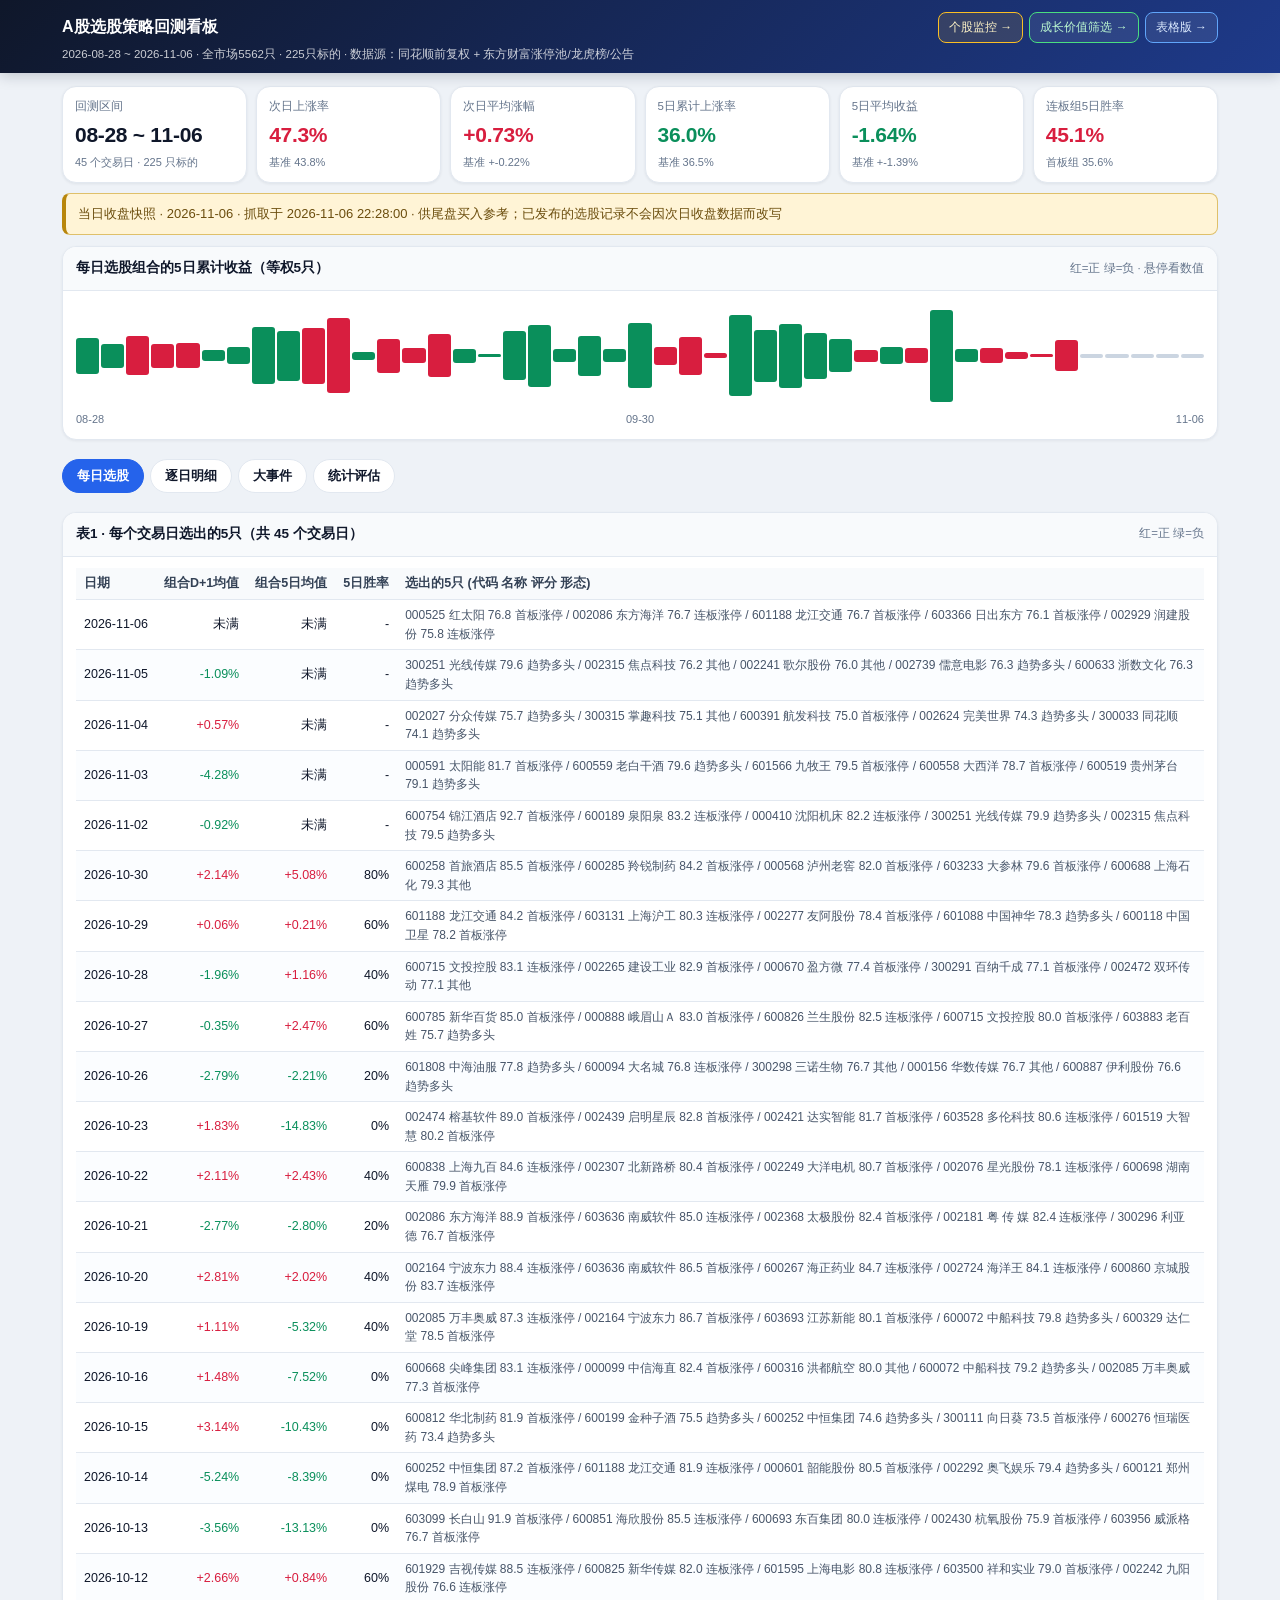
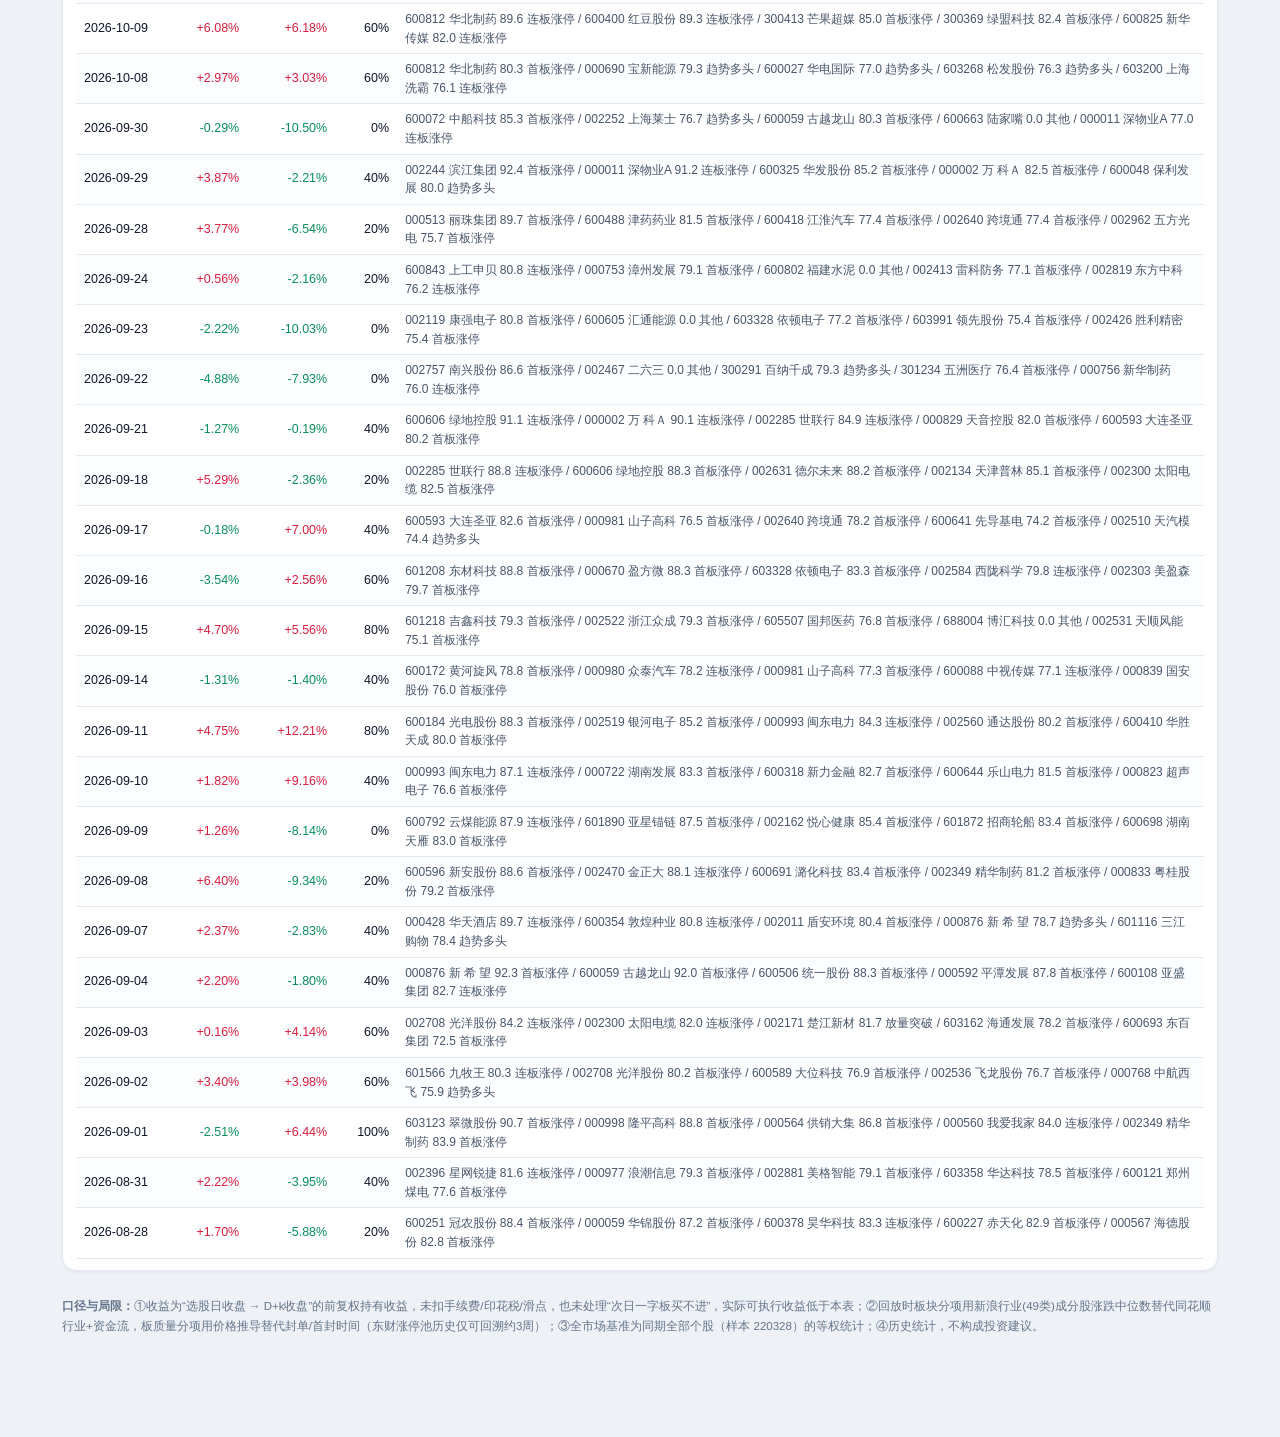
==== commit dadbe9e7: "tail-end pages 2026-11-06" ====
--- a/docs/index.html
+++ b/docs/index.html
@@ -81,33 +81,33 @@
 header.top .topnav a.m{border-color:#fbbf24;color:#fef3c7;background:rgba(251,191,36,.12)}
 @media (max-width:560px){header.top .topnav{width:100%}header.top .topnav a{flex:1 1 0;text-align:center}}
 </style><noscript><style>.sec{display:block!important}.tabs{display:none}</style></noscript></head><body>
-<header class="top"><div class="in"><div class="topline"><h1>A股选股策略回测看板</h1><nav class="topnav"><a class="m" href="monitor.html">个股监控 →</a><a class="g" href="garp.html">成长价值筛选 →</a><a href="tables.html">表格版 →</a></nav></div><div class="sub">2026-08-27 ~ 2026-11-05 · 全市场5562只 · 225只标的 · 数据源：同花顺前复权 + 东方财富涨停池/龙虎榜/公告</div></div></header>
-<div class="wrap"><div class="kpis"><div class="kpi"><div class="k">回测区间</div><div class="v ">08-27 ~ 11-05</div><div class="n">45 个交易日 · 225 只标的</div></div><div class="kpi"><div class="k">次日上涨率</div><div class="v pos">49.1%</div><div class="n">基准 44.8%</div></div><div class="kpi"><div class="k">次日平均涨幅</div><div class="v pos">+0.83%</div><div class="n">基准 +-0.17%</div></div><div class="kpi"><div class="k">5日累计上涨率</div><div class="v neg">35.0%</div><div class="n">基准 35.6%</div></div><div class="kpi"><div class="k">5日平均收益</div><div class="v neg">-1.74%</div><div class="n">基准 +-1.49%</div></div><div class="kpi"><div class="k">连板组5日胜率</div><div class="v pos">45.1%</div><div class="n">首板组 33.9%</div></div></div>
-<div style="background:#fff4d6;border:1px solid #dfc06a;border-left:4px solid #b8860b;border-radius:8px;padding:10px 12px;color:#6b4d0d;margin:10px 0;font-size:13px">当日收盘快照 · 2026-11-05 · 抓取于 2026-11-05 22:49:31 · 供尾盘买入参考；已发布的选股记录不会因次日收盘数据而改写</div>
-<div class="card"><h2>每日选股组合的5日累计收益（等权5只）<span>红=正 绿=负 · 悬停看数值</span></h2><div class="bd"><div class="chart"><div class="bar" style="height:6px;background:var(--up)" title="08-27 组合5日均值 +1.08%"></div><div class="bar" style="height:36px;background:var(--dn)" title="08-28 组合5日均值 -5.88%"></div><div class="bar" style="height:24px;background:var(--dn)" title="08-31 组合5日均值 -3.95%"></div><div class="bar" style="height:39px;background:var(--up)" title="09-01 组合5日均值 +6.44%"></div><div class="bar" style="height:24px;background:var(--up)" title="09-02 组合5日均值 +3.98%"></div><div class="bar" style="height:25px;background:var(--up)" title="09-03 组合5日均值 +4.14%"></div><div class="bar" style="height:11px;background:var(--dn)" title="09-04 组合5日均值 -1.80%"></div><div class="bar" style="height:17px;background:var(--dn)" title="09-07 组合5日均值 -2.83%"></div><div class="bar" style="height:57px;background:var(--dn)" title="09-08 组合5日均值 -9.34%"></div><div class="bar" style="height:50px;background:var(--dn)" title="09-09 组合5日均值 -8.14%"></div><div class="bar" style="height:56px;background:var(--up)" title="09-10 组合5日均值 +9.16%"></div><div class="bar" style="height:75px;background:var(--up)" title="09-11 组合5日均值 +12.21%"></div><div class="bar" style="height:8px;background:var(--dn)" title="09-14 组合5日均值 -1.40%"></div><div class="bar" style="height:34px;background:var(--up)" title="09-15 组合5日均值 +5.56%"></div><div class="bar" style="height:15px;background:var(--up)" title="09-16 组合5日均值 +2.56%"></div><div class="bar" style="height:43px;background:var(--up)" title="09-17 组合5日均值 +7.00%"></div><div class="bar" style="height:14px;background:var(--dn)" title="09-18 组合5日均值 -2.36%"></div><div class="bar" style="height:3px;background:var(--dn)" title="09-21 组合5日均值 -0.19%"></div><div class="bar" style="height:49px;background:var(--dn)" title="09-22 组合5日均值 -7.93%"></div><div class="bar" style="height:62px;background:var(--dn)" title="09-23 组合5日均值 -10.03%"></div><div class="bar" style="height:13px;background:var(--dn)" title="09-24 组合5日均值 -2.16%"></div><div class="bar" style="height:40px;background:var(--dn)" title="09-28 组合5日均值 -6.54%"></div><div class="bar" style="height:13px;background:var(--dn)" title="09-29 组合5日均值 -2.21%"></div><div class="bar" style="height:65px;background:var(--dn)" title="09-30 组合5日均值 -10.50%"></div><div class="bar" style="height:18px;background:var(--up)" title="10-08 组合5日均值 +3.03%"></div><div class="bar" style="height:38px;background:var(--up)" title="10-09 组合5日均值 +6.18%"></div><div class="bar" style="height:5px;background:var(--up)" title="10-12 组合5日均值 +0.84%"></div><div class="bar" style="height:81px;background:var(--dn)" title="10-13 组合5日均值 -13.13%"></div><div class="bar" style="height:52px;background:var(--dn)" title="10-14 组合5日均值 -8.39%"></div><div class="bar" style="height:64px;background:var(--dn)" title="10-15 组合5日均值 -10.43%"></div><div class="bar" style="height:46px;background:var(--dn)" title="10-16 组合5日均值 -7.52%"></div><div class="bar" style="height:33px;background:var(--dn)" title="10-19 组合5日均值 -5.32%"></div><div class="bar" style="height:12px;background:var(--up)" title="10-20 组合5日均值 +2.02%"></div><div class="bar" style="height:17px;background:var(--dn)" title="10-21 组合5日均值 -2.80%"></div><div class="bar" style="height:15px;background:var(--up)" title="10-22 组合5日均值 +2.43%"></div><div class="bar" style="height:92px;background:var(--dn)" title="10-23 组合5日均值 -14.83%"></div><div class="bar" style="height:13px;background:var(--dn)" title="10-26 组合5日均值 -2.21%"></div><div class="bar" style="height:15px;background:var(--up)" title="10-27 组合5日均值 +2.47%"></div><div class="bar" style="height:7px;background:var(--up)" title="10-28 组合5日均值 +1.16%"></div><div class="bar" style="height:3px;background:var(--up)" title="10-29 组合5日均值 +0.21%"></div><div class="bar" style="height:4px;background:#cbd5e1" title="10-30 未满5日"></div><div class="bar" style="height:4px;background:#cbd5e1" title="11-02 未满5日"></div><div class="bar" style="height:4px;background:#cbd5e1" title="11-03 未满5日"></div><div class="bar" style="height:4px;background:#cbd5e1" title="11-04 未满5日"></div><div class="bar" style="height:4px;background:#cbd5e1" title="11-05 未满5日"></div></div><div class="axis"><span>08-27</span><span>09-29</span><span>11-05</span></div></div></div>
+<header class="top"><div class="in"><div class="topline"><h1>A股选股策略回测看板</h1><nav class="topnav"><a class="m" href="monitor.html">个股监控 →</a><a class="g" href="garp.html">成长价值筛选 →</a><a href="tables.html">表格版 →</a></nav></div><div class="sub">2026-08-28 ~ 2026-11-06 · 全市场5562只 · 225只标的 · 数据源：同花顺前复权 + 东方财富涨停池/龙虎榜/公告</div></div></header>
+<div class="wrap"><div class="kpis"><div class="kpi"><div class="k">回测区间</div><div class="v ">08-28 ~ 11-06</div><div class="n">45 个交易日 · 225 只标的</div></div><div class="kpi"><div class="k">次日上涨率</div><div class="v pos">47.3%</div><div class="n">基准 43.8%</div></div><div class="kpi"><div class="k">次日平均涨幅</div><div class="v pos">+0.73%</div><div class="n">基准 +-0.22%</div></div><div class="kpi"><div class="k">5日累计上涨率</div><div class="v neg">36.0%</div><div class="n">基准 36.5%</div></div><div class="kpi"><div class="k">5日平均收益</div><div class="v neg">-1.64%</div><div class="n">基准 +-1.39%</div></div><div class="kpi"><div class="k">连板组5日胜率</div><div class="v pos">45.1%</div><div class="n">首板组 35.6%</div></div></div>
+<div style="background:#fff4d6;border:1px solid #dfc06a;border-left:4px solid #b8860b;border-radius:8px;padding:10px 12px;color:#6b4d0d;margin:10px 0;font-size:13px">当日收盘快照 · 2026-11-06 · 抓取于 2026-11-06 22:28:00 · 供尾盘买入参考；已发布的选股记录不会因次日收盘数据而改写</div>
+<div class="card"><h2>每日选股组合的5日累计收益（等权5只）<span>红=正 绿=负 · 悬停看数值</span></h2><div class="bd"><div class="chart"><div class="bar" style="height:36px;background:var(--dn)" title="08-28 组合5日均值 -5.88%"></div><div class="bar" style="height:24px;background:var(--dn)" title="08-31 组合5日均值 -3.95%"></div><div class="bar" style="height:39px;background:var(--up)" title="09-01 组合5日均值 +6.44%"></div><div class="bar" style="height:24px;background:var(--up)" title="09-02 组合5日均值 +3.98%"></div><div class="bar" style="height:25px;background:var(--up)" title="09-03 组合5日均值 +4.14%"></div><div class="bar" style="height:11px;background:var(--dn)" title="09-04 组合5日均值 -1.80%"></div><div class="bar" style="height:17px;background:var(--dn)" title="09-07 组合5日均值 -2.83%"></div><div class="bar" style="height:57px;background:var(--dn)" title="09-08 组合5日均值 -9.34%"></div><div class="bar" style="height:50px;background:var(--dn)" title="09-09 组合5日均值 -8.14%"></div><div class="bar" style="height:56px;background:var(--up)" title="09-10 组合5日均值 +9.16%"></div><div class="bar" style="height:75px;background:var(--up)" title="09-11 组合5日均值 +12.21%"></div><div class="bar" style="height:8px;background:var(--dn)" title="09-14 组合5日均值 -1.40%"></div><div class="bar" style="height:34px;background:var(--up)" title="09-15 组合5日均值 +5.56%"></div><div class="bar" style="height:15px;background:var(--up)" title="09-16 组合5日均值 +2.56%"></div><div class="bar" style="height:43px;background:var(--up)" title="09-17 组合5日均值 +7.00%"></div><div class="bar" style="height:14px;background:var(--dn)" title="09-18 组合5日均值 -2.36%"></div><div class="bar" style="height:3px;background:var(--dn)" title="09-21 组合5日均值 -0.19%"></div><div class="bar" style="height:49px;background:var(--dn)" title="09-22 组合5日均值 -7.93%"></div><div class="bar" style="height:62px;background:var(--dn)" title="09-23 组合5日均值 -10.03%"></div><div class="bar" style="height:13px;background:var(--dn)" title="09-24 组合5日均值 -2.16%"></div><div class="bar" style="height:40px;background:var(--dn)" title="09-28 组合5日均值 -6.54%"></div><div class="bar" style="height:13px;background:var(--dn)" title="09-29 组合5日均值 -2.21%"></div><div class="bar" style="height:65px;background:var(--dn)" title="09-30 组合5日均值 -10.50%"></div><div class="bar" style="height:18px;background:var(--up)" title="10-08 组合5日均值 +3.03%"></div><div class="bar" style="height:38px;background:var(--up)" title="10-09 组合5日均值 +6.18%"></div><div class="bar" style="height:5px;background:var(--up)" title="10-12 组合5日均值 +0.84%"></div><div class="bar" style="height:81px;background:var(--dn)" title="10-13 组合5日均值 -13.13%"></div><div class="bar" style="height:52px;background:var(--dn)" title="10-14 组合5日均值 -8.39%"></div><div class="bar" style="height:64px;background:var(--dn)" title="10-15 组合5日均值 -10.43%"></div><div class="bar" style="height:46px;background:var(--dn)" title="10-16 组合5日均值 -7.52%"></div><div class="bar" style="height:33px;background:var(--dn)" title="10-19 组合5日均值 -5.32%"></div><div class="bar" style="height:12px;background:var(--up)" title="10-20 组合5日均值 +2.02%"></div><div class="bar" style="height:17px;background:var(--dn)" title="10-21 组合5日均值 -2.80%"></div><div class="bar" style="height:15px;background:var(--up)" title="10-22 组合5日均值 +2.43%"></div><div class="bar" style="height:92px;background:var(--dn)" title="10-23 组合5日均值 -14.83%"></div><div class="bar" style="height:13px;background:var(--dn)" title="10-26 组合5日均值 -2.21%"></div><div class="bar" style="height:15px;background:var(--up)" title="10-27 组合5日均值 +2.47%"></div><div class="bar" style="height:7px;background:var(--up)" title="10-28 组合5日均值 +1.16%"></div><div class="bar" style="height:3px;background:var(--up)" title="10-29 组合5日均值 +0.21%"></div><div class="bar" style="height:31px;background:var(--up)" title="10-30 组合5日均值 +5.08%"></div><div class="bar" style="height:4px;background:#cbd5e1" title="11-02 未满5日"></div><div class="bar" style="height:4px;background:#cbd5e1" title="11-03 未满5日"></div><div class="bar" style="height:4px;background:#cbd5e1" title="11-04 未满5日"></div><div class="bar" style="height:4px;background:#cbd5e1" title="11-05 未满5日"></div><div class="bar" style="height:4px;background:#cbd5e1" title="11-06 未满5日"></div></div><div class="axis"><span>08-28</span><span>09-30</span><span>11-06</span></div></div></div>
 <div class="tabs" id="tb"><button data-v="s1" class="on">每日选股</button><button data-v="s2">逐日明细</button><button data-v="s3">大事件</button><button data-v="s4">统计评估</button></div>
-<section id="s1" class="sec on"><div class="card"><h2>表1 · 每个交易日选出的5只（共 45 个交易日）<span>红=正 绿=负</span></h2><div class="bd"><div class="tw"><table class="resp"><thead><tr><th>日期</th><th>组合D+1均值</th><th>组合5日均值</th><th>5日胜率</th><th>选出的5只 (代码 名称 评分 形态)</th></tr></thead><tbody><tr data-d="2026-11-05"><td data-l="日期">2026-11-05</td><td data-l="组合D+1均值" class="num ">未满</td><td data-l="组合5日均值" class="num ">未满</td><td data-l="5日胜率" class="num">-</td><td data-l="选出的5只 (代码 名称 评分 形态)" class="ev">300251 光线传媒 79.6 趋势多头 / 002315 焦点科技 76.6 其他 / 002241 歌尔股份 76.4 其他 / 002739 儒意电影 76.3 趋势多头 / 600633 浙数文化 76.3 趋势多头</td></tr><tr data-d="2026-11-04"><td data-l="日期">2026-11-04</td><td data-l="组合D+1均值" class="num pos">+0.57%</td><td data-l="组合5日均值" class="num ">未满</td><td data-l="5日胜率" class="num">-</td><td data-l="选出的5只 (代码 名称 评分 形态)" class="ev">002027 分众传媒 75.7 趋势多头 / 300315 掌趣科技 75.1 其他 / 600391 航发科技 75.0 首板涨停 / 002624 完美世界 74.3 趋势多头 / 300033 同花顺 74.1 趋势多头</td></tr><tr data-d="2026-11-03"><td data-l="日期">2026-11-03</td><td data-l="组合D+1均值" class="num neg">-4.28%</td><td data-l="组合5日均值" class="num ">未满</td><td data-l="5日胜率" class="num">-</td><td data-l="选出的5只 (代码 名称 评分 形态)" class="ev">000591 太阳能 81.7 首板涨停 / 600559 老白干酒 79.6 趋势多头 / 601566 九牧王 79.5 首板涨停 / 600558 大西洋 78.7 首板涨停 / 600519 贵州茅台 79.1 趋势多头</td></tr><tr data-d="2026-11-02"><td data-l="日期">2026-11-02</td><td data-l="组合D+1均值" class="num neg">-0.92%</td><td data-l="组合5日均值" class="num ">未满</td><td data-l="5日胜率" class="num">-</td><td data-l="选出的5只 (代码 名称 评分 形态)" class="ev">600754 锦江酒店 92.7 首板涨停 / 600189 泉阳泉 83.2 连板涨停 / 000410 沈阳机床 82.2 连板涨停 / 300251 光线传媒 79.9 趋势多头 / 002315 焦点科技 79.5 趋势多头</td></tr><tr data-d="2026-10-30"><td data-l="日期">2026-10-30</td><td data-l="组合D+1均值" class="num pos">+2.14%</td><td data-l="组合5日均值" class="num ">未满</td><td data-l="5日胜率" class="num">-</td><td data-l="选出的5只 (代码 名称 评分 形态)" class="ev">600258 首旅酒店 85.5 首板涨停 / 600285 羚锐制药 84.2 首板涨停 / 000568 泸州老窖 82.0 首板涨停 / 603233 大参林 79.6 首板涨停 / 600688 上海石化 79.3 其他</td></tr><tr data-d="2026-10-29"><td data-l="日期">2026-10-29</td><td data-l="组合D+1均值" class="num pos">+0.06%</td><td data-l="组合5日均值" class="num pos">+0.21%</td><td data-l="5日胜率" class="num">60%</td><td data-l="选出的5只 (代码 名称 评分 形态)" class="ev">601188 龙江交通 84.2 首板涨停 / 603131 上海沪工 80.3 连板涨停 / 002277 友阿股份 78.4 首板涨停 / 601088 中国神华 78.3 趋势多头 / 600118 中国卫星 78.2 首板涨停</td></tr><tr data-d="2026-10-28"><td data-l="日期">2026-10-28</td><td data-l="组合D+1均值" class="num neg">-1.96%</td><td data-l="组合5日均值" class="num pos">+1.16%</td><td data-l="5日胜率" class="num">40%</td><td data-l="选出的5只 (代码 名称 评分 形态)" class="ev">600715 文投控股 83.1 连板涨停 / 002265 建设工业 82.9 首板涨停 / 000670 盈方微 77.4 首板涨停 / 300291 百纳千成 77.1 首板涨停 / 002472 双环传动 77.1 其他</td></tr><tr data-d="2026-10-27"><td data-l="日期">2026-10-27</td><td data-l="组合D+1均值" class="num neg">-0.35%</td><td data-l="组合5日均值" class="num pos">+2.47%</td><td data-l="5日胜率" class="num">60%</td><td data-l="选出的5只 (代码 名称 评分 形态)" class="ev">600785 新华百货 85.0 首板涨停 / 000888 峨眉山Ａ 83.0 首板涨停 / 600826 兰生股份 82.5 连板涨停 / 600715 文投控股 80.0 首板涨停 / 603883 老百姓 75.7 趋势多头</td></tr><tr data-d="2026-10-26"><td data-l="日期">2026-10-26</td><td data-l="组合D+1均值" class="num neg">-2.79%</td><td data-l="组合5日均值" class="num neg">-2.21%</td><td data-l="5日胜率" class="num">20%</td><td data-l="选出的5只 (代码 名称 评分 形态)" class="ev">601808 中海油服 77.8 趋势多头 / 600094 大名城 76.8 连板涨停 / 300298 三诺生物 76.7 其他 / 000156 华数传媒 76.7 其他 / 600887 伊利股份 76.6 趋势多头</td></tr><tr data-d="2026-10-23"><td data-l="日期">2026-10-23</td><td data-l="组合D+1均值" class="num pos">+1.83%</td><td data-l="组合5日均值" class="num neg">-14.83%</td><td data-l="5日胜率" class="num">0%</td><td data-l="选出的5只 (代码 名称 评分 形态)" class="ev">002474 榕基软件 89.0 首板涨停 / 002439 启明星辰 82.8 首板涨停 / 002421 达实智能 81.7 首板涨停 / 603528 多伦科技 80.6 连板涨停 / 601519 大智慧 80.2 首板涨停</td></tr><tr data-d="2026-10-22"><td data-l="日期">2026-10-22</td><td data-l="组合D+1均值" class="num pos">+2.11%</td><td data-l="组合5日均值" class="num pos">+2.43%</td><td data-l="5日胜率" class="num">40%</td><td data-l="选出的5只 (代码 名称 评分 形态)" class="ev">600838 上海九百 84.6 连板涨停 / 002307 北新路桥 80.4 首板涨停 / 002249 大洋电机 80.7 首板涨停 / 002076 星光股份 78.1 连板涨停 / 600698 湖南天雁 79.9 首板涨停</td></tr><tr data-d="2026-10-21"><td data-l="日期">2026-10-21</td><td data-l="组合D+1均值" class="num neg">-2.77%</td><td data-l="组合5日均值" class="num neg">-2.80%</td><td data-l="5日胜率" class="num">20%</td><td data-l="选出的5只 (代码 名称 评分 形态)" class="ev">002086 东方海洋 88.9 首板涨停 / 603636 南威软件 85.0 连板涨停 / 002368 太极股份 82.4 首板涨停 / 002181 粤 传 媒 82.4 连板涨停 / 300296 利亚德 76.7 首板涨停</td></tr><tr data-d="2026-10-20"><td data-l="日期">2026-10-20</td><td data-l="组合D+1均值" class="num pos">+2.81%</td><td data-l="组合5日均值" class="num pos">+2.02%</td><td data-l="5日胜率" class="num">40%</td><td data-l="选出的5只 (代码 名称 评分 形态)" class="ev">002164 宁波东力 88.4 连板涨停 / 603636 南威软件 86.5 首板涨停 / 600267 海正药业 84.7 连板涨停 / 002724 海洋王 84.1 连板涨停 / 600860 京城股份 83.7 连板涨停</td></tr><tr data-d="2026-10-19"><td data-l="日期">2026-10-19</td><td data-l="组合D+1均值" class="num pos">+1.11%</td><td data-l="组合5日均值" class="num neg">-5.32%</td><td data-l="5日胜率" class="num">40%</td><td data-l="选出的5只 (代码 名称 评分 形态)" class="ev">002085 万丰奥威 87.3 连板涨停 / 002164 宁波东力 86.7 首板涨停 / 603693 江苏新能 80.1 首板涨停 / 600072 中船科技 79.8 趋势多头 / 600329 达仁堂 78.5 首板涨停</td></tr><tr data-d="2026-10-16"><td data-l="日期">2026-10-16</td><td data-l="组合D+1均值" class="num pos">+1.48%</td><td data-l="组合5日均值" class="num neg">-7.52%</td><td data-l="5日胜率" class="num">0%</td><td data-l="选出的5只 (代码 名称 评分 形态)" class="ev">600668 尖峰集团 83.1 连板涨停 / 000099 中信海直 82.4 首板涨停 / 600316 洪都航空 80.0 其他 / 600072 中船科技 79.2 趋势多头 / 002085 万丰奥威 77.3 首板涨停</td></tr><tr data-d="2026-10-15"><td data-l="日期">2026-10-15</td><td data-l="组合D+1均值" class="num pos">+3.14%</td><td data-l="组合5日均值" class="num neg">-10.43%</td><td data-l="5日胜率" class="num">0%</td><td data-l="选出的5只 (代码 名称 评分 形态)" class="ev">600812 华北制药 81.9 首板涨停 / 600199 金种子酒 75.5 趋势多头 / 600252 中恒集团 74.6 趋势多头 / 300111 向日葵 73.5 首板涨停 / 600276 恒瑞医药 73.4 趋势多头</td></tr><tr data-d="2026-10-14"><td data-l="日期">2026-10-14</td><td data-l="组合D+1均值" class="num neg">-5.24%</td><td data-l="组合5日均值" class="num neg">-8.39%</td><td data-l="5日胜率" class="num">0%</td><td data-l="选出的5只 (代码 名称 评分 形态)" class="ev">600252 中恒集团 87.2 首板涨停 / 601188 龙江交通 81.9 连板涨停 / 000601 韶能股份 80.5 首板涨停 / 002292 奥飞娱乐 79.4 趋势多头 / 600121 郑州煤电 78.9 首板涨停</td></tr><tr data-d="2026-10-13"><td data-l="日期">2026-10-13</td><td data-l="组合D+1均值" class="num neg">-3.56%</td><td data-l="组合5日均值" class="num neg">-13.13%</td><td data-l="5日胜率" class="num">0%</td><td data-l="选出的5只 (代码 名称 评分 形态)" class="ev">603099 长白山 91.9 首板涨停 / 600851 海欣股份 85.5 连板涨停 / 600693 东百集团 80.0 连板涨停 / 002430 杭氧股份 75.9 首板涨停 / 603956 威派格 76.7 首板涨停</td></tr><tr data-d="2026-10-12"><td data-l="日期">2026-10-12</td><td data-l="组合D+1均值" class="num pos">+2.66%</td><td data-l="组合5日均值" class="num pos">+0.84%</td><td data-l="5日胜率" class="num">60%</td><td data-l="选出的5只 (代码 名称 评分 形态)" class="ev">601929 吉视传媒 88.5 连板涨停 / 600825 新华传媒 82.0 连板涨停 / 601595 上海电影 80.8 连板涨停 / 603500 祥和实业 79.0 首板涨停 / 002242 九阳股份 76.6 连板涨停</td></tr><tr data-d="2026-10-09"><td data-l="日期">2026-10-09</td><td data-l="组合D+1均值" class="num pos">+6.08%</td><td data-l="组合5日均值" class="num pos">+6.18%</td><td data-l="5日胜率" class="num">60%</td><td data-l="选出的5只 (代码 名称 评分 形态)" class="ev">600812 华北制药 89.6 连板涨停 / 600400 红豆股份 89.3 连板涨停 / 300413 芒果超媒 85.0 首板涨停 / 300369 绿盟科技 82.4 首板涨停 / 600825 新华传媒 82.0 连板涨停</td></tr><tr data-d="2026-10-08"><td data-l="日期">2026-10-08</td><td data-l="组合D+1均值" class="num pos">+2.97%</td><td data-l="组合5日均值" class="num pos">+3.03%</td><td data-l="5日胜率" class="num">60%</td><td data-l="选出的5只 (代码 名称 评分 形态)" class="ev">600812 华北制药 80.3 首板涨停 / 000690 宝新能源 79.3 趋势多头 / 600027 华电国际 77.0 趋势多头 / 603268 松发股份 76.3 趋势多头 / 603200 上海洗霸 76.1 连板涨停</td></tr><tr data-d="2026-09-30"><td data-l="日期">2026-09-30</td><td data-l="组合D+1均值" class="num neg">-0.29%</td><td data-l="组合5日均值" class="num neg">-10.50%</td><td data-l="5日胜率" class="num">0%</td><td data-l="选出的5只 (代码 名称 评分 形态)" class="ev">600072 中船科技 85.3 首板涨停 / 002252 上海莱士 76.7 趋势多头 / 600059 古越龙山 80.3 首板涨停 / 600663 陆家嘴 0.0 其他 / 000011 深物业A 77.0 连板涨停</td></tr><tr data-d="2026-09-29"><td data-l="日期">2026-09-29</td><td data-l="组合D+1均值" class="num pos">+3.87%</td><td data-l="组合5日均值" class="num neg">-2.21%</td><td data-l="5日胜率" class="num">40%</td><td data-l="选出的5只 (代码 名称 评分 形态)" class="ev">002244 滨江集团 92.4 首板涨停 / 000011 深物业A 91.2 连板涨停 / 600325 华发股份 85.2 首板涨停 / 000002 万 科Ａ 82.5 首板涨停 / 600048 保利发展 80.0 趋势多头</td></tr><tr data-d="2026-09-28"><td data-l="日期">2026-09-28</td><td data-l="组合D+1均值" class="num pos">+3.77%</td><td data-l="组合5日均值" class="num neg">-6.54%</td><td data-l="5日胜率" class="num">20%</td><td data-l="选出的5只 (代码 名称 评分 形态)" class="ev">000513 丽珠集团 89.7 首板涨停 / 600488 津药药业 81.5 首板涨停 / 600418 江淮汽车 77.4 首板涨停 / 002640 跨境通 77.4 首板涨停 / 002962 五方光电 75.7 首板涨停</td></tr><tr data-d="2026-09-24"><td data-l="日期">2026-09-24</td><td data-l="组合D+1均值" class="num pos">+0.56%</td><td data-l="组合5日均值" class="num neg">-2.16%</td><td data-l="5日胜率" class="num">20%</td><td data-l="选出的5只 (代码 名称 评分 形态)" class="ev">600843 上工申贝 80.8 连板涨停 / 000753 漳州发展 79.1 首板涨停 / 600802 福建水泥 0.0 其他 / 002413 雷科防务 77.1 首板涨停 / 002819 东方中科 76.2 连板涨停</td></tr><tr data-d="2026-09-23"><td data-l="日期">2026-09-23</td><td data-l="组合D+1均值" class="num neg">-2.22%</td><td data-l="组合5日均值" class="num neg">-10.03%</td><td data-l="5日胜率" class="num">0%</td><td data-l="选出的5只 (代码 名称 评分 形态)" class="ev">002119 康强电子 80.8 首板涨停 / 600605 汇通能源 0.0 其他 / 603328 依顿电子 77.2 首板涨停 / 603991 领先股份 75.4 首板涨停 / 002426 胜利精密 75.4 首板涨停</td></tr><tr data-d="2026-09-22"><td data-l="日期">2026-09-22</td><td data-l="组合D+1均值" class="num neg">-4.88%</td><td data-l="组合5日均值" class="num neg">-7.93%</td><td data-l="5日胜率" class="num">0%</td><td data-l="选出的5只 (代码 名称 评分 形态)" class="ev">002757 南兴股份 86.6 首板涨停 / 002467 二六三 0.0 其他 / 300291 百纳千成 79.3 趋势多头 / 301234 五洲医疗 76.4 首板涨停 / 000756 新华制药 76.0 连板涨停</td></tr><tr data-d="2026-09-21"><td data-l="日期">2026-09-21</td><td data-l="组合D+1均值" class="num neg">-1.27%</td><td data-l="组合5日均值" class="num neg">-0.19%</td><td data-l="5日胜率" class="num">40%</td><td data-l="选出的5只 (代码 名称 评分 形态)" class="ev">600606 绿地控股 91.1 连板涨停 / 000002 万 科Ａ 90.1 连板涨停 / 002285 世联行 84.9 连板涨停 / 000829 天音控股 82.0 首板涨停 / 600593 大连圣亚 80.2 首板涨停</td></tr><tr data-d="2026-09-18"><td data-l="日期">2026-09-18</td><td data-l="组合D+1均值" class="num pos">+5.29%</td><td data-l="组合5日均值" class="num neg">-2.36%</td><td data-l="5日胜率" class="num">20%</td><td data-l="选出的5只 (代码 名称 评分 形态)" class="ev">002285 世联行 88.8 连板涨停 / 600606 绿地控股 88.3 首板涨停 / 002631 德尔未来 88.2 首板涨停 / 002134 天津普林 85.1 首板涨停 / 002300 太阳电缆 82.5 首板涨停</td></tr><tr data-d="2026-09-17"><td data-l="日期">2026-09-17</td><td data-l="组合D+1均值" class="num neg">-0.18%</td><td data-l="组合5日均值" class="num pos">+7.00%</td><td data-l="5日胜率" class="num">40%</td><td data-l="选出的5只 (代码 名称 评分 形态)" class="ev">600593 大连圣亚 82.6 首板涨停 / 000981 山子高科 76.5 首板涨停 / 002640 跨境通 78.2 首板涨停 / 600641 先导基电 74.2 首板涨停 / 002510 天汽模 74.4 趋势多头</td></tr><tr data-d="2026-09-16"><td data-l="日期">2026-09-16</td><td data-l="组合D+1均值" class="num neg">-3.54%</td><td data-l="组合5日均值" class="num pos">+2.56%</td><td data-l="5日胜率" class="num">60%</td><td data-l="选出的5只 (代码 名称 评分 形态)" class="ev">601208 东材科技 88.8 首板涨停 / 000670 盈方微 88.3 首板涨停 / 603328 依顿电子 83.3 首板涨停 / 002584 西陇科学 79.8 连板涨停 / 002303 美盈森 79.7 首板涨停</td></tr><tr data-d="2026-09-15"><td data-l="日期">2026-09-15</td><td data-l="组合D+1均值" class="num pos">+4.70%</td><td data-l="组合5日均值" class="num pos">+5.56%</td><td data-l="5日胜率" class="num">80%</td><td data-l="选出的5只 (代码 名称 评分 形态)" class="ev">601218 吉鑫科技 79.3 首板涨停 / 002522 浙江众成 79.3 首板涨停 / 605507 国邦医药 76.8 首板涨停 / 688004 博汇科技 0.0 其他 / 002531 天顺风能 75.1 首板涨停</td></tr><tr data-d="2026-09-14"><td data-l="日期">2026-09-14</td><td data-l="组合D+1均值" class="num neg">-1.31%</td><td data-l="组合5日均值" class="num neg">-1.40%</td><td data-l="5日胜率" class="num">40%</td><td data-l="选出的5只 (代码 名称 评分 形态)" class="ev">600172 黄河旋风 78.8 首板涨停 / 000980 众泰汽车 78.2 连板涨停 / 000981 山子高科 77.3 首板涨停 / 600088 中视传媒 77.1 连板涨停 / 000839 国安股份 76.0 首板涨停</td></tr><tr data-d="2026-09-11"><td data-l="日期">2026-09-11</td><td data-l="组合D+1均值" class="num pos">+4.75%</td><td data-l="组合5日均值" class="num pos">+12.21%</td><td data-l="5日胜率" class="num">80%</td><td data-l="选出的5只 (代码 名称 评分 形态)" class="ev">600184 光电股份 88.3 首板涨停 / 002519 银河电子 85.2 首板涨停 / 000993 闽东电力 84.3 连板涨停 / 002560 通达股份 80.2 首板涨停 / 600410 华胜天成 80.0 首板涨停</td></tr><tr data-d="2026-09-10"><td data-l="日期">2026-09-10</td><td data-l="组合D+1均值" class="num pos">+1.82%</td><td data-l="组合5日均值" class="num pos">+9.16%</td><td data-l="5日胜率" class="num">40%</td><td data-l="选出的5只 (代码 名称 评分 形态)" class="ev">000993 闽东电力 87.1 连板涨停 / 000722 湖南发展 83.3 首板涨停 / 600318 新力金融 82.7 首板涨停 / 600644 乐山电力 81.5 首板涨停 / 000823 超声电子 76.6 首板涨停</td></tr><tr data-d="2026-09-09"><td data-l="日期">2026-09-09</td><td data-l="组合D+1均值" class="num pos">+1.26%</td><td data-l="组合5日均值" class="num neg">-8.14%</td><td data-l="5日胜率" class="num">0%</td><td data-l="选出的5只 (代码 名称 评分 形态)" class="ev">600792 云煤能源 87.9 连板涨停 / 601890 亚星锚链 87.5 首板涨停 / 002162 悦心健康 85.4 首板涨停 / 601872 招商轮船 83.4 首板涨停 / 600698 湖南天雁 83.0 首板涨停</td></tr><tr data-d="2026-09-08"><td data-l="日期">2026-09-08</td><td data-l="组合D+1均值" class="num pos">+6.40%</td><td data-l="组合5日均值" class="num neg">-9.34%</td><td data-l="5日胜率" class="num">20%</td><td data-l="选出的5只 (代码 名称 评分 形态)" class="ev">600596 新安股份 88.6 首板涨停 / 002470 金正大 88.1 连板涨停 / 600691 潞化科技 83.4 首板涨停 / 002349 精华制药 81.2 首板涨停 / 000833 粤桂股份 79.2 首板涨停</td></tr><tr data-d="2026-09-07"><td data-l="日期">2026-09-07</td><td data-l="组合D+1均值" class="num pos">+2.37%</td><td data-l="组合5日均值" class="num neg">-2.83%</td><td data-l="5日胜率" class="num">40%</td><td data-l="选出的5只 (代码 名称 评分 形态)" class="ev">000428 华天酒店 89.7 连板涨停 / 600354 敦煌种业 80.8 连板涨停 / 002011 盾安环境 80.0 首板涨停 / 000876 新 希 望 78.7 趋势多头 / 601116 三江购物 78.4 趋势多头</td></tr><tr data-d="2026-09-04"><td data-l="日期">2026-09-04</td><td data-l="组合D+1均值" class="num pos">+2.20%</td><td data-l="组合5日均值" class="num neg">-1.80%</td><td data-l="5日胜率" class="num">40%</td><td data-l="选出的5只 (代码 名称 评分 形态)" class="ev">000876 新 希 望 92.3 首板涨停 / 600059 古越龙山 92.0 首板涨停 / 600506 统一股份 88.3 首板涨停 / 000592 平潭发展 87.8 首板涨停 / 600108 亚盛集团 82.7 连板涨停</td></tr><tr data-d="2026-09-03"><td data-l="日期">2026-09-03</td><td data-l="组合D+1均值" class="num pos">+0.16%</td><td data-l="组合5日均值" class="num pos">+4.14%</td><td data-l="5日胜率" class="num">60%</td><td data-l="选出的5只 (代码 名称 评分 形态)" class="ev">002708 光洋股份 84.2 连板涨停 / 002300 太阳电缆 82.0 连板涨停 / 002171 楚江新材 81.7 放量突破 / 603162 海通发展 78.2 首板涨停 / 600693 东百集团 72.5 首板涨停</td></tr><tr data-d="2026-09-02"><td data-l="日期">2026-09-02</td><td data-l="组合D+1均值" class="num pos">+3.40%</td><td data-l="组合5日均值" class="num pos">+3.98%</td><td data-l="5日胜率" class="num">60%</td><td data-l="选出的5只 (代码 名称 评分 形态)" class="ev">601566 九牧王 80.3 连板涨停 / 002708 光洋股份 80.2 首板涨停 / 600589 大位科技 76.9 首板涨停 / 002536 飞龙股份 76.7 首板涨停 / 000768 中航西飞 75.9 趋势多头</td></tr><tr data-d="2026-09-01"><td data-l="日期">2026-09-01</td><td data-l="组合D+1均值" class="num neg">-2.51%</td><td data-l="组合5日均值" class="num pos">+6.44%</td><td data-l="5日胜率" class="num">100%</td><td data-l="选出的5只 (代码 名称 评分 形态)" class="ev">603123 翠微股份 90.7 首板涨停 / 000998 隆平高科 88.8 首板涨停 / 000564 供销大集 86.8 首板涨停 / 000560 我爱我家 84.0 连板涨停 / 002349 精华制药 83.9 首板涨停</td></tr><tr data-d="2026-08-31"><td data-l="日期">2026-08-31</td><td data-l="组合D+1均值" class="num pos">+2.22%</td><td data-l="组合5日均值" class="num neg">-3.95%</td><td data-l="5日胜率" class="num">40%</td><td data-l="选出的5只 (代码 名称 评分 形态)" class="ev">002396 星网锐捷 81.6 连板涨停 / 000977 浪潮信息 79.3 首板涨停 / 002881 美格智能 79.1 首板涨停 / 603358 华达科技 78.5 首板涨停 / 600121 郑州煤电 77.6 首板涨停</td></tr><tr data-d="2026-08-28"><td data-l="日期">2026-08-28</td><td data-l="组合D+1均值" class="num pos">+1.70%</td><td data-l="组合5日均值" class="num neg">-5.88%</td><td data-l="5日胜率" class="num">20%</td><td data-l="选出的5只 (代码 名称 评分 形态)" class="ev">600251 冠农股份 88.4 首板涨停 / 000059 华锦股份 87.2 首板涨停 / 600378 昊华科技 83.3 连板涨停 / 600227 赤天化 82.9 首板涨停 / 000567 海德股份 82.8 首板涨停</td></tr><tr data-d="2026-08-27"><td data-l="日期">2026-08-27</td><td data-l="组合D+1均值" class="num pos">+3.28%</td><td data-l="组合5日均值" class="num pos">+1.08%</td><td data-l="5日胜率" class="num">40%</td><td data-l="选出的5只 (代码 名称 评分 形态)" class="ev">600345 长江通信 85.5 首板涨停 / 601233 桐昆股份 83.8 首板涨停 / 920186 中科仪 80.0 放量突破 / 600397 江钨装备 79.2 首板涨停 / 002396 星网锐捷 78.8 首板涨停</td></tr></tbody></table></div></div></div></section>
+<section id="s1" class="sec on"><div class="card"><h2>表1 · 每个交易日选出的5只（共 45 个交易日）<span>红=正 绿=负</span></h2><div class="bd"><div class="tw"><table class="resp"><thead><tr><th>日期</th><th>组合D+1均值</th><th>组合5日均值</th><th>5日胜率</th><th>选出的5只 (代码 名称 评分 形态)</th></tr></thead><tbody><tr data-d="2026-11-06"><td data-l="日期">2026-11-06</td><td data-l="组合D+1均值" class="num ">未满</td><td data-l="组合5日均值" class="num ">未满</td><td data-l="5日胜率" class="num">-</td><td data-l="选出的5只 (代码 名称 评分 形态)" class="ev">000525 红太阳 76.8 首板涨停 / 002086 东方海洋 76.7 连板涨停 / 601188 龙江交通 76.7 首板涨停 / 603366 日出东方 76.1 首板涨停 / 002929 润建股份 75.8 连板涨停</td></tr><tr data-d="2026-11-05"><td data-l="日期">2026-11-05</td><td data-l="组合D+1均值" class="num neg">-1.09%</td><td data-l="组合5日均值" class="num ">未满</td><td data-l="5日胜率" class="num">-</td><td data-l="选出的5只 (代码 名称 评分 形态)" class="ev">300251 光线传媒 79.6 趋势多头 / 002315 焦点科技 76.2 其他 / 002241 歌尔股份 76.0 其他 / 002739 儒意电影 76.3 趋势多头 / 600633 浙数文化 76.3 趋势多头</td></tr><tr data-d="2026-11-04"><td data-l="日期">2026-11-04</td><td data-l="组合D+1均值" class="num pos">+0.57%</td><td data-l="组合5日均值" class="num ">未满</td><td data-l="5日胜率" class="num">-</td><td data-l="选出的5只 (代码 名称 评分 形态)" class="ev">002027 分众传媒 75.7 趋势多头 / 300315 掌趣科技 75.1 其他 / 600391 航发科技 75.0 首板涨停 / 002624 完美世界 74.3 趋势多头 / 300033 同花顺 74.1 趋势多头</td></tr><tr data-d="2026-11-03"><td data-l="日期">2026-11-03</td><td data-l="组合D+1均值" class="num neg">-4.28%</td><td data-l="组合5日均值" class="num ">未满</td><td data-l="5日胜率" class="num">-</td><td data-l="选出的5只 (代码 名称 评分 形态)" class="ev">000591 太阳能 81.7 首板涨停 / 600559 老白干酒 79.6 趋势多头 / 601566 九牧王 79.5 首板涨停 / 600558 大西洋 78.7 首板涨停 / 600519 贵州茅台 79.1 趋势多头</td></tr><tr data-d="2026-11-02"><td data-l="日期">2026-11-02</td><td data-l="组合D+1均值" class="num neg">-0.92%</td><td data-l="组合5日均值" class="num ">未满</td><td data-l="5日胜率" class="num">-</td><td data-l="选出的5只 (代码 名称 评分 形态)" class="ev">600754 锦江酒店 92.7 首板涨停 / 600189 泉阳泉 83.2 连板涨停 / 000410 沈阳机床 82.2 连板涨停 / 300251 光线传媒 79.9 趋势多头 / 002315 焦点科技 79.5 趋势多头</td></tr><tr data-d="2026-10-30"><td data-l="日期">2026-10-30</td><td data-l="组合D+1均值" class="num pos">+2.14%</td><td data-l="组合5日均值" class="num pos">+5.08%</td><td data-l="5日胜率" class="num">80%</td><td data-l="选出的5只 (代码 名称 评分 形态)" class="ev">600258 首旅酒店 85.5 首板涨停 / 600285 羚锐制药 84.2 首板涨停 / 000568 泸州老窖 82.0 首板涨停 / 603233 大参林 79.6 首板涨停 / 600688 上海石化 79.3 其他</td></tr><tr data-d="2026-10-29"><td data-l="日期">2026-10-29</td><td data-l="组合D+1均值" class="num pos">+0.06%</td><td data-l="组合5日均值" class="num pos">+0.21%</td><td data-l="5日胜率" class="num">60%</td><td data-l="选出的5只 (代码 名称 评分 形态)" class="ev">601188 龙江交通 84.2 首板涨停 / 603131 上海沪工 80.3 连板涨停 / 002277 友阿股份 78.4 首板涨停 / 601088 中国神华 78.3 趋势多头 / 600118 中国卫星 78.2 首板涨停</td></tr><tr data-d="2026-10-28"><td data-l="日期">2026-10-28</td><td data-l="组合D+1均值" class="num neg">-1.96%</td><td data-l="组合5日均值" class="num pos">+1.16%</td><td data-l="5日胜率" class="num">40%</td><td data-l="选出的5只 (代码 名称 评分 形态)" class="ev">600715 文投控股 83.1 连板涨停 / 002265 建设工业 82.9 首板涨停 / 000670 盈方微 77.4 首板涨停 / 300291 百纳千成 77.1 首板涨停 / 002472 双环传动 77.1 其他</td></tr><tr data-d="2026-10-27"><td data-l="日期">2026-10-27</td><td data-l="组合D+1均值" class="num neg">-0.35%</td><td data-l="组合5日均值" class="num pos">+2.47%</td><td data-l="5日胜率" class="num">60%</td><td data-l="选出的5只 (代码 名称 评分 形态)" class="ev">600785 新华百货 85.0 首板涨停 / 000888 峨眉山Ａ 83.0 首板涨停 / 600826 兰生股份 82.5 连板涨停 / 600715 文投控股 80.0 首板涨停 / 603883 老百姓 75.7 趋势多头</td></tr><tr data-d="2026-10-26"><td data-l="日期">2026-10-26</td><td data-l="组合D+1均值" class="num neg">-2.79%</td><td data-l="组合5日均值" class="num neg">-2.21%</td><td data-l="5日胜率" class="num">20%</td><td data-l="选出的5只 (代码 名称 评分 形态)" class="ev">601808 中海油服 77.8 趋势多头 / 600094 大名城 76.8 连板涨停 / 300298 三诺生物 76.7 其他 / 000156 华数传媒 76.7 其他 / 600887 伊利股份 76.6 趋势多头</td></tr><tr data-d="2026-10-23"><td data-l="日期">2026-10-23</td><td data-l="组合D+1均值" class="num pos">+1.83%</td><td data-l="组合5日均值" class="num neg">-14.83%</td><td data-l="5日胜率" class="num">0%</td><td data-l="选出的5只 (代码 名称 评分 形态)" class="ev">002474 榕基软件 89.0 首板涨停 / 002439 启明星辰 82.8 首板涨停 / 002421 达实智能 81.7 首板涨停 / 603528 多伦科技 80.6 连板涨停 / 601519 大智慧 80.2 首板涨停</td></tr><tr data-d="2026-10-22"><td data-l="日期">2026-10-22</td><td data-l="组合D+1均值" class="num pos">+2.11%</td><td data-l="组合5日均值" class="num pos">+2.43%</td><td data-l="5日胜率" class="num">40%</td><td data-l="选出的5只 (代码 名称 评分 形态)" class="ev">600838 上海九百 84.6 连板涨停 / 002307 北新路桥 80.4 首板涨停 / 002249 大洋电机 80.7 首板涨停 / 002076 星光股份 78.1 连板涨停 / 600698 湖南天雁 79.9 首板涨停</td></tr><tr data-d="2026-10-21"><td data-l="日期">2026-10-21</td><td data-l="组合D+1均值" class="num neg">-2.77%</td><td data-l="组合5日均值" class="num neg">-2.80%</td><td data-l="5日胜率" class="num">20%</td><td data-l="选出的5只 (代码 名称 评分 形态)" class="ev">002086 东方海洋 88.9 首板涨停 / 603636 南威软件 85.0 连板涨停 / 002368 太极股份 82.4 首板涨停 / 002181 粤 传 媒 82.4 连板涨停 / 300296 利亚德 76.7 首板涨停</td></tr><tr data-d="2026-10-20"><td data-l="日期">2026-10-20</td><td data-l="组合D+1均值" class="num pos">+2.81%</td><td data-l="组合5日均值" class="num pos">+2.02%</td><td data-l="5日胜率" class="num">40%</td><td data-l="选出的5只 (代码 名称 评分 形态)" class="ev">002164 宁波东力 88.4 连板涨停 / 603636 南威软件 86.5 首板涨停 / 600267 海正药业 84.7 连板涨停 / 002724 海洋王 84.1 连板涨停 / 600860 京城股份 83.7 连板涨停</td></tr><tr data-d="2026-10-19"><td data-l="日期">2026-10-19</td><td data-l="组合D+1均值" class="num pos">+1.11%</td><td data-l="组合5日均值" class="num neg">-5.32%</td><td data-l="5日胜率" class="num">40%</td><td data-l="选出的5只 (代码 名称 评分 形态)" class="ev">002085 万丰奥威 87.3 连板涨停 / 002164 宁波东力 86.7 首板涨停 / 603693 江苏新能 80.1 首板涨停 / 600072 中船科技 79.8 趋势多头 / 600329 达仁堂 78.5 首板涨停</td></tr><tr data-d="2026-10-16"><td data-l="日期">2026-10-16</td><td data-l="组合D+1均值" class="num pos">+1.48%</td><td data-l="组合5日均值" class="num neg">-7.52%</td><td data-l="5日胜率" class="num">0%</td><td data-l="选出的5只 (代码 名称 评分 形态)" class="ev">600668 尖峰集团 83.1 连板涨停 / 000099 中信海直 82.4 首板涨停 / 600316 洪都航空 80.0 其他 / 600072 中船科技 79.2 趋势多头 / 002085 万丰奥威 77.3 首板涨停</td></tr><tr data-d="2026-10-15"><td data-l="日期">2026-10-15</td><td data-l="组合D+1均值" class="num pos">+3.14%</td><td data-l="组合5日均值" class="num neg">-10.43%</td><td data-l="5日胜率" class="num">0%</td><td data-l="选出的5只 (代码 名称 评分 形态)" class="ev">600812 华北制药 81.9 首板涨停 / 600199 金种子酒 75.5 趋势多头 / 600252 中恒集团 74.6 趋势多头 / 300111 向日葵 73.5 首板涨停 / 600276 恒瑞医药 73.4 趋势多头</td></tr><tr data-d="2026-10-14"><td data-l="日期">2026-10-14</td><td data-l="组合D+1均值" class="num neg">-5.24%</td><td data-l="组合5日均值" class="num neg">-8.39%</td><td data-l="5日胜率" class="num">0%</td><td data-l="选出的5只 (代码 名称 评分 形态)" class="ev">600252 中恒集团 87.2 首板涨停 / 601188 龙江交通 81.9 连板涨停 / 000601 韶能股份 80.5 首板涨停 / 002292 奥飞娱乐 79.4 趋势多头 / 600121 郑州煤电 78.9 首板涨停</td></tr><tr data-d="2026-10-13"><td data-l="日期">2026-10-13</td><td data-l="组合D+1均值" class="num neg">-3.56%</td><td data-l="组合5日均值" class="num neg">-13.13%</td><td data-l="5日胜率" class="num">0%</td><td data-l="选出的5只 (代码 名称 评分 形态)" class="ev">603099 长白山 91.9 首板涨停 / 600851 海欣股份 85.5 连板涨停 / 600693 东百集团 80.0 连板涨停 / 002430 杭氧股份 75.9 首板涨停 / 603956 威派格 76.7 首板涨停</td></tr><tr data-d="2026-10-12"><td data-l="日期">2026-10-12</td><td data-l="组合D+1均值" class="num pos">+2.66%</td><td data-l="组合5日均值" class="num pos">+0.84%</td><td data-l="5日胜率" class="num">60%</td><td data-l="选出的5只 (代码 名称 评分 形态)" class="ev">601929 吉视传媒 88.5 连板涨停 / 600825 新华传媒 82.0 连板涨停 / 601595 上海电影 80.8 连板涨停 / 603500 祥和实业 79.0 首板涨停 / 002242 九阳股份 76.6 连板涨停</td></tr><tr data-d="2026-10-09"><td data-l="日期">2026-10-09</td><td data-l="组合D+1均值" class="num pos">+6.08%</td><td data-l="组合5日均值" class="num pos">+6.18%</td><td data-l="5日胜率" class="num">60%</td><td data-l="选出的5只 (代码 名称 评分 形态)" class="ev">600812 华北制药 89.6 连板涨停 / 600400 红豆股份 89.3 连板涨停 / 300413 芒果超媒 85.0 首板涨停 / 300369 绿盟科技 82.4 首板涨停 / 600825 新华传媒 82.0 连板涨停</td></tr><tr data-d="2026-10-08"><td data-l="日期">2026-10-08</td><td data-l="组合D+1均值" class="num pos">+2.97%</td><td data-l="组合5日均值" class="num pos">+3.03%</td><td data-l="5日胜率" class="num">60%</td><td data-l="选出的5只 (代码 名称 评分 形态)" class="ev">600812 华北制药 80.3 首板涨停 / 000690 宝新能源 79.3 趋势多头 / 600027 华电国际 77.0 趋势多头 / 603268 松发股份 76.3 趋势多头 / 603200 上海洗霸 76.1 连板涨停</td></tr><tr data-d="2026-09-30"><td data-l="日期">2026-09-30</td><td data-l="组合D+1均值" class="num neg">-0.29%</td><td data-l="组合5日均值" class="num neg">-10.50%</td><td data-l="5日胜率" class="num">0%</td><td data-l="选出的5只 (代码 名称 评分 形态)" class="ev">600072 中船科技 85.3 首板涨停 / 002252 上海莱士 76.7 趋势多头 / 600059 古越龙山 80.3 首板涨停 / 600663 陆家嘴 0.0 其他 / 000011 深物业A 77.0 连板涨停</td></tr><tr data-d="2026-09-29"><td data-l="日期">2026-09-29</td><td data-l="组合D+1均值" class="num pos">+3.87%</td><td data-l="组合5日均值" class="num neg">-2.21%</td><td data-l="5日胜率" class="num">40%</td><td data-l="选出的5只 (代码 名称 评分 形态)" class="ev">002244 滨江集团 92.4 首板涨停 / 000011 深物业A 91.2 连板涨停 / 600325 华发股份 85.2 首板涨停 / 000002 万 科Ａ 82.5 首板涨停 / 600048 保利发展 80.0 趋势多头</td></tr><tr data-d="2026-09-28"><td data-l="日期">2026-09-28</td><td data-l="组合D+1均值" class="num pos">+3.77%</td><td data-l="组合5日均值" class="num neg">-6.54%</td><td data-l="5日胜率" class="num">20%</td><td data-l="选出的5只 (代码 名称 评分 形态)" class="ev">000513 丽珠集团 89.7 首板涨停 / 600488 津药药业 81.5 首板涨停 / 600418 江淮汽车 77.4 首板涨停 / 002640 跨境通 77.4 首板涨停 / 002962 五方光电 75.7 首板涨停</td></tr><tr data-d="2026-09-24"><td data-l="日期">2026-09-24</td><td data-l="组合D+1均值" class="num pos">+0.56%</td><td data-l="组合5日均值" class="num neg">-2.16%</td><td data-l="5日胜率" class="num">20%</td><td data-l="选出的5只 (代码 名称 评分 形态)" class="ev">600843 上工申贝 80.8 连板涨停 / 000753 漳州发展 79.1 首板涨停 / 600802 福建水泥 0.0 其他 / 002413 雷科防务 77.1 首板涨停 / 002819 东方中科 76.2 连板涨停</td></tr><tr data-d="2026-09-23"><td data-l="日期">2026-09-23</td><td data-l="组合D+1均值" class="num neg">-2.22%</td><td data-l="组合5日均值" class="num neg">-10.03%</td><td data-l="5日胜率" class="num">0%</td><td data-l="选出的5只 (代码 名称 评分 形态)" class="ev">002119 康强电子 80.8 首板涨停 / 600605 汇通能源 0.0 其他 / 603328 依顿电子 77.2 首板涨停 / 603991 领先股份 75.4 首板涨停 / 002426 胜利精密 75.4 首板涨停</td></tr><tr data-d="2026-09-22"><td data-l="日期">2026-09-22</td><td data-l="组合D+1均值" class="num neg">-4.88%</td><td data-l="组合5日均值" class="num neg">-7.93%</td><td data-l="5日胜率" class="num">0%</td><td data-l="选出的5只 (代码 名称 评分 形态)" class="ev">002757 南兴股份 86.6 首板涨停 / 002467 二六三 0.0 其他 / 300291 百纳千成 79.3 趋势多头 / 301234 五洲医疗 76.4 首板涨停 / 000756 新华制药 76.0 连板涨停</td></tr><tr data-d="2026-09-21"><td data-l="日期">2026-09-21</td><td data-l="组合D+1均值" class="num neg">-1.27%</td><td data-l="组合5日均值" class="num neg">-0.19%</td><td data-l="5日胜率" class="num">40%</td><td data-l="选出的5只 (代码 名称 评分 形态)" class="ev">600606 绿地控股 91.1 连板涨停 / 000002 万 科Ａ 90.1 连板涨停 / 002285 世联行 84.9 连板涨停 / 000829 天音控股 82.0 首板涨停 / 600593 大连圣亚 80.2 首板涨停</td></tr><tr data-d="2026-09-18"><td data-l="日期">2026-09-18</td><td data-l="组合D+1均值" class="num pos">+5.29%</td><td data-l="组合5日均值" class="num neg">-2.36%</td><td data-l="5日胜率" class="num">20%</td><td data-l="选出的5只 (代码 名称 评分 形态)" class="ev">002285 世联行 88.8 连板涨停 / 600606 绿地控股 88.3 首板涨停 / 002631 德尔未来 88.2 首板涨停 / 002134 天津普林 85.1 首板涨停 / 002300 太阳电缆 82.5 首板涨停</td></tr><tr data-d="2026-09-17"><td data-l="日期">2026-09-17</td><td data-l="组合D+1均值" class="num neg">-0.18%</td><td data-l="组合5日均值" class="num pos">+7.00%</td><td data-l="5日胜率" class="num">40%</td><td data-l="选出的5只 (代码 名称 评分 形态)" class="ev">600593 大连圣亚 82.6 首板涨停 / 000981 山子高科 76.5 首板涨停 / 002640 跨境通 78.2 首板涨停 / 600641 先导基电 74.2 首板涨停 / 002510 天汽模 74.4 趋势多头</td></tr><tr data-d="2026-09-16"><td data-l="日期">2026-09-16</td><td data-l="组合D+1均值" class="num neg">-3.54%</td><td data-l="组合5日均值" class="num pos">+2.56%</td><td data-l="5日胜率" class="num">60%</td><td data-l="选出的5只 (代码 名称 评分 形态)" class="ev">601208 东材科技 88.8 首板涨停 / 000670 盈方微 88.3 首板涨停 / 603328 依顿电子 83.3 首板涨停 / 002584 西陇科学 79.8 连板涨停 / 002303 美盈森 79.7 首板涨停</td></tr><tr data-d="2026-09-15"><td data-l="日期">2026-09-15</td><td data-l="组合D+1均值" class="num pos">+4.70%</td><td data-l="组合5日均值" class="num pos">+5.56%</td><td data-l="5日胜率" class="num">80%</td><td data-l="选出的5只 (代码 名称 评分 形态)" class="ev">601218 吉鑫科技 79.3 首板涨停 / 002522 浙江众成 79.3 首板涨停 / 605507 国邦医药 76.8 首板涨停 / 688004 博汇科技 0.0 其他 / 002531 天顺风能 75.1 首板涨停</td></tr><tr data-d="2026-09-14"><td data-l="日期">2026-09-14</td><td data-l="组合D+1均值" class="num neg">-1.31%</td><td data-l="组合5日均值" class="num neg">-1.40%</td><td data-l="5日胜率" class="num">40%</td><td data-l="选出的5只 (代码 名称 评分 形态)" class="ev">600172 黄河旋风 78.8 首板涨停 / 000980 众泰汽车 78.2 连板涨停 / 000981 山子高科 77.3 首板涨停 / 600088 中视传媒 77.1 连板涨停 / 000839 国安股份 76.0 首板涨停</td></tr><tr data-d="2026-09-11"><td data-l="日期">2026-09-11</td><td data-l="组合D+1均值" class="num pos">+4.75%</td><td data-l="组合5日均值" class="num pos">+12.21%</td><td data-l="5日胜率" class="num">80%</td><td data-l="选出的5只 (代码 名称 评分 形态)" class="ev">600184 光电股份 88.3 首板涨停 / 002519 银河电子 85.2 首板涨停 / 000993 闽东电力 84.3 连板涨停 / 002560 通达股份 80.2 首板涨停 / 600410 华胜天成 80.0 首板涨停</td></tr><tr data-d="2026-09-10"><td data-l="日期">2026-09-10</td><td data-l="组合D+1均值" class="num pos">+1.82%</td><td data-l="组合5日均值" class="num pos">+9.16%</td><td data-l="5日胜率" class="num">40%</td><td data-l="选出的5只 (代码 名称 评分 形态)" class="ev">000993 闽东电力 87.1 连板涨停 / 000722 湖南发展 83.3 首板涨停 / 600318 新力金融 82.7 首板涨停 / 600644 乐山电力 81.5 首板涨停 / 000823 超声电子 76.6 首板涨停</td></tr><tr data-d="2026-09-09"><td data-l="日期">2026-09-09</td><td data-l="组合D+1均值" class="num pos">+1.26%</td><td data-l="组合5日均值" class="num neg">-8.14%</td><td data-l="5日胜率" class="num">0%</td><td data-l="选出的5只 (代码 名称 评分 形态)" class="ev">600792 云煤能源 87.9 连板涨停 / 601890 亚星锚链 87.5 首板涨停 / 002162 悦心健康 85.4 首板涨停 / 601872 招商轮船 83.4 首板涨停 / 600698 湖南天雁 83.0 首板涨停</td></tr><tr data-d="2026-09-08"><td data-l="日期">2026-09-08</td><td data-l="组合D+1均值" class="num pos">+6.40%</td><td data-l="组合5日均值" class="num neg">-9.34%</td><td data-l="5日胜率" class="num">20%</td><td data-l="选出的5只 (代码 名称 评分 形态)" class="ev">600596 新安股份 88.6 首板涨停 / 002470 金正大 88.1 连板涨停 / 600691 潞化科技 83.4 首板涨停 / 002349 精华制药 81.2 首板涨停 / 000833 粤桂股份 79.2 首板涨停</td></tr><tr data-d="2026-09-07"><td data-l="日期">2026-09-07</td><td data-l="组合D+1均值" class="num pos">+2.37%</td><td data-l="组合5日均值" class="num neg">-2.83%</td><td data-l="5日胜率" class="num">40%</td><td data-l="选出的5只 (代码 名称 评分 形态)" class="ev">000428 华天酒店 89.7 连板涨停 / 600354 敦煌种业 80.8 连板涨停 / 002011 盾安环境 80.4 首板涨停 / 000876 新 希 望 78.7 趋势多头 / 601116 三江购物 78.4 趋势多头</td></tr><tr data-d="2026-09-04"><td data-l="日期">2026-09-04</td><td data-l="组合D+1均值" class="num pos">+2.20%</td><td data-l="组合5日均值" class="num neg">-1.80%</td><td data-l="5日胜率" class="num">40%</td><td data-l="选出的5只 (代码 名称 评分 形态)" class="ev">000876 新 希 望 92.3 首板涨停 / 600059 古越龙山 92.0 首板涨停 / 600506 统一股份 88.3 首板涨停 / 000592 平潭发展 87.8 首板涨停 / 600108 亚盛集团 82.7 连板涨停</td></tr><tr data-d="2026-09-03"><td data-l="日期">2026-09-03</td><td data-l="组合D+1均值" class="num pos">+0.16%</td><td data-l="组合5日均值" class="num pos">+4.14%</td><td data-l="5日胜率" class="num">60%</td><td data-l="选出的5只 (代码 名称 评分 形态)" class="ev">002708 光洋股份 84.2 连板涨停 / 002300 太阳电缆 82.0 连板涨停 / 002171 楚江新材 81.7 放量突破 / 603162 海通发展 78.2 首板涨停 / 600693 东百集团 72.5 首板涨停</td></tr><tr data-d="2026-09-02"><td data-l="日期">2026-09-02</td><td data-l="组合D+1均值" class="num pos">+3.40%</td><td data-l="组合5日均值" class="num pos">+3.98%</td><td data-l="5日胜率" class="num">60%</td><td data-l="选出的5只 (代码 名称 评分 形态)" class="ev">601566 九牧王 80.3 连板涨停 / 002708 光洋股份 80.2 首板涨停 / 600589 大位科技 76.9 首板涨停 / 002536 飞龙股份 76.7 首板涨停 / 000768 中航西飞 75.9 趋势多头</td></tr><tr data-d="2026-09-01"><td data-l="日期">2026-09-01</td><td data-l="组合D+1均值" class="num neg">-2.51%</td><td data-l="组合5日均值" class="num pos">+6.44%</td><td data-l="5日胜率" class="num">100%</td><td data-l="选出的5只 (代码 名称 评分 形态)" class="ev">603123 翠微股份 90.7 首板涨停 / 000998 隆平高科 88.8 首板涨停 / 000564 供销大集 86.8 首板涨停 / 000560 我爱我家 84.0 连板涨停 / 002349 精华制药 83.9 首板涨停</td></tr><tr data-d="2026-08-31"><td data-l="日期">2026-08-31</td><td data-l="组合D+1均值" class="num pos">+2.22%</td><td data-l="组合5日均值" class="num neg">-3.95%</td><td data-l="5日胜率" class="num">40%</td><td data-l="选出的5只 (代码 名称 评分 形态)" class="ev">002396 星网锐捷 81.6 连板涨停 / 000977 浪潮信息 79.3 首板涨停 / 002881 美格智能 79.1 首板涨停 / 603358 华达科技 78.5 首板涨停 / 600121 郑州煤电 77.6 首板涨停</td></tr><tr data-d="2026-08-28"><td data-l="日期">2026-08-28</td><td data-l="组合D+1均值" class="num pos">+1.70%</td><td data-l="组合5日均值" class="num neg">-5.88%</td><td data-l="5日胜率" class="num">20%</td><td data-l="选出的5只 (代码 名称 评分 形态)" class="ev">600251 冠农股份 88.4 首板涨停 / 000059 华锦股份 87.2 首板涨停 / 600378 昊华科技 83.3 连板涨停 / 600227 赤天化 82.9 首板涨停 / 000567 海德股份 82.8 首板涨停</td></tr></tbody></table></div></div></div></section>
 <section id="s2" class="sec"><div class="card"><h2>表2 · 选后5个交易日逐日涨跌幅<span id="cnt">共 225 只</span></h2><div class="bd">
 <div class="tools"><input id="q" placeholder="搜索代码 / 名称 / 行业"><select id="kf"><option value="">全部形态</option><option value="zt_first">首板涨停</option><option value="zt_multi">连板涨停</option><option value="trend">趋势多头</option><option value="breakout">放量突破</option><option value="other">其他</option></select><select id="sk"><option value="d">按日期</option><option value="d1">按次日涨幅</option><option value="cum">按5日累计</option></select></div>
-<div class="tw"><table class="resp"><thead><tr><th>日期</th><th>代码</th><th>名称</th><th>当日涨幅</th><th>评分</th><th>形态</th><th>D+1</th><th>D+2</th><th>D+3</th><th>D+4</th><th>D+5</th><th>5日累计</th><th>5日内关键事件</th><th>胜率</th></tr></thead><tbody id="db"><tr data-d="2026-11-05" data-d1="-999" data-cum="-999" data-k="trend" data-txt="600633 浙数文化 传媒娱乐"><td data-l="日期">11-05</td><td data-l="代码">600633</td><td data-l="名称">浙数文化</td><td data-l="当日涨幅" class="num pos">+4.51%</td><td data-l="评分" class="num">76.3</td><td data-l="形态">趋势多头</td><td data-l="D+1" class="num ">-</td><td data-l="D+2" class="num ">-</td><td data-l="D+3" class="num ">-</td><td data-l="D+4" class="num ">-</td><td data-l="D+5" class="num ">-</td><td data-l="5日累计" class="num ">未满</td><td data-l="关键事件" class="ev">-</td><td data-l="胜率" class="num">-</td></tr><tr data-d="2026-11-05" data-d1="-999" data-cum="-999" data-k="trend" data-txt="002739 儒意电影 传媒娱乐"><td data-l="日期">11-05</td><td data-l="代码">002739</td><td data-l="名称">儒意电影</td><td data-l="当日涨幅" class="num pos">+4.76%</td><td data-l="评分" class="num">76.3</td><td data-l="形态">趋势多头</td><td data-l="D+1" class="num ">-</td><td data-l="D+2" class="num ">-</td><td data-l="D+3" class="num ">-</td><td data-l="D+4" class="num ">-</td><td data-l="D+5" class="num ">-</td><td data-l="5日累计" class="num ">未满</td><td data-l="关键事件" class="ev">-</td><td data-l="胜率" class="num">-</td></tr><tr data-d="2026-11-05" data-d1="-999" data-cum="-999" data-k="other" data-txt="002241 歌尔股份 电子器件"><td data-l="日期">11-05</td><td data-l="代码">002241</td><td data-l="名称">歌尔股份</td><td data-l="当日涨幅" class="num pos">+5.33%</td><td data-l="评分" class="num">76.4</td><td data-l="形态">其他</td><td data-l="D+1" class="num ">-</td><td data-l="D+2" class="num ">-</td><td data-l="D+3" class="num ">-</td><td data-l="D+4" class="num ">-</td><td data-l="D+5" class="num ">-</td><td data-l="5日累计" class="num ">未满</td><td data-l="关键事件" class="ev">-</td><td data-l="胜率" class="num">-</td></tr><tr data-d="2026-11-05" data-d1="-999" data-cum="-999" data-k="other" data-txt="002315 焦点科技 电子信息"><td data-l="日期">11-05</td><td data-l="代码">002315</td><td data-l="名称">焦点科技</td><td data-l="当日涨幅" class="num pos">+5.59%</td><td data-l="评分" class="num">76.6</td><td data-l="形态">其他</td><td data-l="D+1" class="num ">-</td><td data-l="D+2" class="num ">-</td><td data-l="D+3" class="num ">-</td><td data-l="D+4" class="num ">-</td><td data-l="D+5" class="num ">-</td><td data-l="5日累计" class="num ">未满</td><td data-l="关键事件" class="ev">-</td><td data-l="胜率" class="num">-</td></tr><tr data-d="2026-11-05" data-d1="-999" data-cum="-999" data-k="trend" data-txt="300251 光线传媒 传媒娱乐"><td data-l="日期">11-05</td><td data-l="代码">300251</td><td data-l="名称">光线传媒</td><td data-l="当日涨幅" class="num pos">+3.17%</td><td data-l="评分" class="num">79.6</td><td data-l="形态">趋势多头</td><td data-l="D+1" class="num ">-</td><td data-l="D+2" class="num ">-</td><td data-l="D+3" class="num ">-</td><td data-l="D+4" class="num ">-</td><td data-l="D+5" class="num ">-</td><td data-l="5日累计" class="num ">未满</td><td data-l="关键事件" class="ev">-</td><td data-l="胜率" class="num">-</td></tr><tr data-d="2026-11-04" data-d1="-3.1765" data-cum="-999" data-k="trend" data-txt="300033 同花顺 电子信息"><td data-l="日期">11-04</td><td data-l="代码">300033</td><td data-l="名称">同花顺</td><td data-l="当日涨幅" class="num pos">+3.75%</td><td data-l="评分" class="num">74.1</td><td data-l="形态">趋势多头</td><td data-l="D+1" class="num neg">-3.18%</td><td data-l="D+2" class="num ">-</td><td data-l="D+3" class="num ">-</td><td data-l="D+4" class="num ">-</td><td data-l="D+5" class="num ">-</td><td data-l="5日累计" class="num ">未满</td><td data-l="关键事件" class="ev">-</td><td data-l="胜率" class="num neg">0/1 (0%)</td></tr><tr data-d="2026-11-04" data-d1="2.3256" data-cum="-999" data-k="trend" data-txt="002624 完美世界 传媒娱乐"><td data-l="日期">11-04</td><td data-l="代码">002624</td><td data-l="名称">完美世界</td><td data-l="当日涨幅" class="num pos">+4.88%</td><td data-l="评分" class="num">74.3</td><td data-l="形态">趋势多头</td><td data-l="D+1" class="num pos">+2.33%</td><td data-l="D+2" class="num ">-</td><td data-l="D+3" class="num ">-</td><td data-l="D+4" class="num ">-</td><td data-l="D+5" class="num ">-</td><td data-l="5日累计" class="num ">未满</td><td data-l="关键事件" class="ev">-</td><td data-l="胜率" class="num pos">1/1 (100%)</td></tr><tr data-d="2026-11-04" data-d1="1.6057" data-cum="-999" data-k="zt_first" data-txt="600391 航发科技 飞机制造"><td data-l="日期">11-04</td><td data-l="代码">600391</td><td data-l="名称">航发科技</td><td data-l="当日涨幅" class="num pos">+10.00%</td><td data-l="评分" class="num">75.0</td><td data-l="形态">首板涨停</td><td data-l="D+1" class="num pos">+1.61%</td><td data-l="D+2" class="num ">-</td><td data-l="D+3" class="num ">-</td><td data-l="D+4" class="num ">-</td><td data-l="D+5" class="num ">-</td><td data-l="5日累计" class="num ">未满</td><td data-l="关键事件" class="ev">-</td><td data-l="胜率" class="num pos">1/1 (100%)</td></tr><tr data-d="2026-11-04" data-d1="1.2000" data-cum="-999" data-k="other" data-txt="300315 掌趣科技 电子信息"><td data-l="日期">11-04</td><td data-l="代码">300315</td><td data-l="名称">掌趣科技</td><td data-l="当日涨幅" class="num pos">+13.12%</td><td data-l="评分" class="num">75.1</td><td data-l="形态">其他</td><td data-l="D+1" class="num pos">+1.20%</td><td data-l="D+2" class="num ">-</td><td data-l="D+3" class="num ">-</td><td data-l="D+4" class="num ">-</td><td data-l="D+5" class="num ">-</td><td data-l="5日累计" class="num ">未满</td><td data-l="关键事件" class="ev">-</td><td data-l="胜率" class="num pos">1/1 (100%)</td></tr><tr data-d="2026-11-04" data-d1="0.9158" data-cum="-999" data-k="trend" data-txt="002027 分众传媒 电子信息"><td data-l="日期">11-04</td><td data-l="代码">002027</td><td data-l="名称">分众传媒</td><td data-l="当日涨幅" class="num neg">-1.62%</td><td data-l="评分" class="num">75.7</td><td data-l="形态">趋势多头</td><td data-l="D+1" class="num pos">+0.92%</td><td data-l="D+2" class="num ">-</td><td data-l="D+3" class="num ">-</td><td data-l="D+4" class="num ">-</td><td data-l="D+5" class="num ">-</td><td data-l="5日累计" class="num ">未满</td><td data-l="关键事件" class="ev">-</td><td data-l="胜率" class="num pos">1/1 (100%)</td></tr><tr data-d="2026-11-03" data-d1="-2.2676" data-cum="-999" data-k="trend" data-txt="600519 贵州茅台 酿酒行业"><td data-l="日期">11-03</td><td data-l="代码">600519</td><td data-l="名称">贵州茅台</td><td data-l="当日涨幅" class="num pos">+2.84%</td><td data-l="评分" class="num">79.1</td><td data-l="形态">趋势多头</td><td data-l="D+1" class="num neg">-2.27%</td><td data-l="D+2" class="num pos">+0.38%</td><td data-l="D+3" class="num ">-</td><td data-l="D+4" class="num ">-</td><td data-l="D+5" class="num ">-</td><td data-l="5日累计" class="num ">未满</td><td data-l="关键事件" class="ev">-</td><td data-l="胜率" class="num">1/2 (50%)</td></tr><tr data-d="2026-11-03" data-d1="-9.4551" data-cum="-999" data-k="zt_first" data-txt="600558 大西洋 钢铁行业"><td data-l="日期">11-03</td><td data-l="代码">600558</td><td data-l="名称">大西洋</td><td data-l="当日涨幅" class="num pos">+10.05%</td><td data-l="评分" class="num">78.7</td><td data-l="形态">首板涨停</td><td data-l="D+1" class="num neg">-9.46%</td><td data-l="D+2" class="num neg">-0.53%</td><td data-l="D+3" class="num ">-</td><td data-l="D+4" class="num ">-</td><td data-l="D+5" class="num ">-</td><td data-l="5日累计" class="num ">未满</td><td data-l="关键事件" class="ev">D+1 异动-9.46%</td><td data-l="胜率" class="num neg">0/2 (0%)</td></tr><tr data-d="2026-11-03" data-d1="-5.1948" data-cum="-999" data-k="zt_first" data-txt="601566 九牧王 服装鞋类"><td data-l="日期">11-03</td><td data-l="代码">601566</td><td data-l="名称">九牧王</td><td data-l="当日涨幅" class="num pos">+10.00%</td><td data-l="评分" class="num">79.5</td><td data-l="形态">首板涨停</td><td data-l="D+1" class="num neg">-5.19%</td><td data-l="D+2" class="num pos">+1.10%</td><td data-l="D+3" class="num ">-</td><td data-l="D+4" class="num ">-</td><td data-l="D+5" class="num ">-</td><td data-l="5日累计" class="num ">未满</td><td data-l="关键事件" class="ev">D+1 龙虎榜净买-0.49亿 卖一主卖，成功率32.75%</td><td data-l="胜率" class="num">1/2 (50%)</td></tr><tr data-d="2026-11-03" data-d1="-2.2951" data-cum="-999" data-k="trend" data-txt="600559 老白干酒 酿酒行业"><td data-l="日期">11-03</td><td data-l="代码">600559</td><td data-l="名称">老白干酒</td><td data-l="当日涨幅" class="num pos">+3.74%</td><td data-l="评分" class="num">79.6</td><td data-l="形态">趋势多头</td><td data-l="D+1" class="num neg">-2.30%</td><td data-l="D+2" class="num pos">+1.01%</td><td data-l="D+3" class="num ">-</td><td data-l="D+4" class="num ">-</td><td data-l="D+5" class="num ">-</td><td data-l="5日累计" class="num ">未满</td><td data-l="关键事件" class="ev">-</td><td data-l="胜率" class="num">1/2 (50%)</td></tr><tr data-d="2026-11-03" data-d1="-2.1786" data-cum="-999" data-k="zt_first" data-txt="000591 太阳能 商业百货"><td data-l="日期">11-03</td><td data-l="代码">000591</td><td data-l="名称">太阳能</td><td data-l="当日涨幅" class="num pos">+10.07%</td><td data-l="评分" class="num">81.7</td><td data-l="形态">首板涨停</td><td data-l="D+1" class="num neg">-2.18%</td><td data-l="D+2" class="num pos">+2.45%</td><td data-l="D+3" class="num ">-</td><td data-l="D+4" class="num ">-</td><td data-l="D+5" class="num ">-</td><td data-l="5日累计" class="num ">未满</td><td data-l="关键事件" class="ev">-</td><td data-l="胜率" class="num">1/2 (50%)</td></tr><tr data-d="2026-11-02" data-d1="-0.0710" data-cum="-999" data-k="trend" data-txt="002315 焦点科技 电子信息"><td data-l="日期">11-02</td><td data-l="代码">002315</td><td data-l="名称">焦点科技</td><td data-l="当日涨幅" class="num pos">+7.68%</td><td data-l="评分" class="num">79.5</td><td data-l="形态">趋势多头</td><td data-l="D+1" class="num neg">-0.07%</td><td data-l="D+2" class="num pos">+0.96%</td><td data-l="D+3" class="num pos">+5.59%</td><td data-l="D+4" class="num ">-</td><td data-l="D+5" class="num ">-</td><td data-l="5日累计" class="num ">未满</td><td data-l="关键事件" class="ev">-</td><td data-l="胜率" class="num pos">2/3 (67%)</td></tr><tr data-d="2026-11-02" data-d1="-1.1475" data-cum="-999" data-k="trend" data-txt="300251 光线传媒 传媒娱乐"><td data-l="日期">11-02</td><td data-l="代码">300251</td><td data-l="名称">光线传媒</td><td data-l="当日涨幅" class="num pos">+8.73%</td><td data-l="评分" class="num">79.9</td><td data-l="形态">趋势多头</td><td data-l="D+1" class="num neg">-1.15%</td><td data-l="D+2" class="num pos">+1.99%</td><td data-l="D+3" class="num pos">+3.17%</td><td data-l="D+4" class="num ">-</td><td data-l="D+5" class="num ">-</td><td data-l="5日累计" class="num ">未满</td><td data-l="关键事件" class="ev">-</td><td data-l="胜率" class="num pos">2/3 (67%)</td></tr><tr data-d="2026-11-02" data-d1="-1.3536" data-cum="-999" data-k="zt_multi" data-txt="000410 沈阳机床 机械行业"><td data-l="日期">11-02</td><td data-l="代码">000410</td><td data-l="名称">沈阳机床</td><td data-l="当日涨幅" class="num pos">+10.06%</td><td data-l="评分" class="num">82.2</td><td data-l="形态">连板涨停</td><td data-l="D+1" class="num neg">-1.35%</td><td data-l="D+2" class="num neg">-6.52%</td><td data-l="D+3" class="num pos">+0.18%</td><td data-l="D+4" class="num ">-</td><td data-l="D+5" class="num ">-</td><td data-l="5日累计" class="num ">未满</td><td data-l="关键事件" class="ev">-</td><td data-l="胜率" class="num neg">1/3 (33%)</td></tr><tr data-d="2026-11-02" data-d1="-3.2922" data-cum="-999" data-k="zt_multi" data-txt="600189 泉阳泉 农林牧渔"><td data-l="日期">11-02</td><td data-l="代码">600189</td><td data-l="名称">泉阳泉</td><td data-l="当日涨幅" class="num pos">+9.95%</td><td data-l="评分" class="num">83.2</td><td data-l="形态">连板涨停</td><td data-l="D+1" class="num neg">-3.29%</td><td data-l="D+2" class="num neg">-10.00%</td><td data-l="D+3" class="num pos">+2.01%</td><td data-l="D+4" class="num ">-</td><td data-l="D+5" class="num ">-</td><td data-l="5日累计" class="num ">未满</td><td data-l="关键事件" class="ev">D+1 龙虎榜净买-1.15亿 2家机构卖出，成功率36.15% ; D+2 龙虎榜净买-0.20亿 2家机构卖出，成功率41.32% ; D+2 跌停</td><td data-l="胜率" class="num neg">1/3 (33%)</td></tr><tr data-d="2026-11-02" data-d1="1.2640" data-cum="-999" data-k="zt_first" data-txt="600754 锦江酒店 酒店旅游"><td data-l="日期">11-02</td><td data-l="代码">600754</td><td data-l="名称">锦江酒店</td><td data-l="当日涨幅" class="num pos">+10.00%</td><td data-l="评分" class="num">92.7</td><td data-l="形态">首板涨停</td><td data-l="D+1" class="num pos">+1.26%</td><td data-l="D+2" class="num pos">+0.82%</td><td data-l="D+3" class="num pos">+2.24%</td><td data-l="D+4" class="num ">-</td><td data-l="D+5" class="num ">-</td><td data-l="5日累计" class="num ">未满</td><td data-l="关键事件" class="ev">-</td><td data-l="胜率" class="num pos">3/3 (100%)</td></tr><tr data-d="2026-10-30" data-d1="-0.9836" data-cum="-999" data-k="other" data-txt="600688 上海石化 石油行业"><td data-l="日期">10-30</td><td data-l="代码">600688</td><td data-l="名称">上海石化</td><td data-l="当日涨幅" class="num pos">+8.93%</td><td data-l="评分" class="num">79.3</td><td data-l="形态">其他</td><td data-l="D+1" class="num neg">-0.98%</td><td data-l="D+2" class="num neg">-0.99%</td><td data-l="D+3" class="num pos">+0.00%</td><td data-l="D+4" class="num pos">+0.00%</td><td data-l="D+5" class="num ">-</td><td data-l="5日累计" class="num ">未满</td><td data-l="关键事件" class="ev">-</td><td data-l="胜率" class="num neg">0/4 (0%)</td></tr><tr data-d="2026-10-30" data-d1="1.4314" data-cum="-999" data-k="zt_first" data-txt="603233 大参林 "><td data-l="日期">10-30</td><td data-l="代码">603233</td><td data-l="名称">大参林</td><td data-l="当日涨幅" class="num pos">+9.99%</td><td data-l="评分" class="num">79.6</td><td data-l="形态">首板涨停</td><td data-l="D+1" class="num pos">+1.43%</td><td data-l="D+2" class="num pos">+1.80%</td><td data-l="D+3" class="num neg">-2.06%</td><td data-l="D+4" class="num pos">+1.12%</td><td data-l="D+5" class="num ">-</td><td data-l="5日累计" class="num ">未满</td><td data-l="关键事件" class="ev">-</td><td data-l="胜率" class="num pos">3/4 (75%)</td></tr><tr data-d="2026-10-30" data-d1="3.5033" data-cum="-999" data-k="zt_first" data-txt="000568 泸州老窖 酿酒行业"><td data-l="日期">10-30</td><td data-l="代码">000568</td><td data-l="名称">泸州老窖</td><td data-l="当日涨幅" class="num pos">+10.01%</td><td data-l="评分" class="num">82.0</td><td data-l="形态">首板涨停</td><td data-l="D+1" class="num pos">+3.50%</td><td data-l="D+2" class="num pos">+1.29%</td><td data-l="D+3" class="num neg">-1.97%</td><td data-l="D+4" class="num pos">+2.39%</td><td data-l="D+5" class="num ">-</td><td data-l="5日累计" class="num ">未满</td><td data-l="关键事件" class="ev">-</td><td data-l="胜率" class="num pos">3/4 (75%)</td></tr><tr data-d="2026-10-30" data-d1="2.5455" data-cum="-999" data-k="zt_first" data-txt="600285 羚锐制药 生物制药"><td data-l="日期">10-30</td><td data-l="代码">600285</td><td data-l="名称">羚锐制药</td><td data-l="当日涨幅" class="num pos">+10.00%</td><td data-l="评分" class="num">84.2</td><td data-l="形态">首板涨停</td><td data-l="D+1" class="num pos">+2.55%</td><td data-l="D+2" class="num pos">+4.57%</td><td data-l="D+3" class="num neg">-0.97%</td><td data-l="D+4" class="num pos">+0.90%</td><td data-l="D+5" class="num ">-</td><td data-l="5日累计" class="num ">未满</td><td data-l="关键事件" class="ev">-</td><td data-l="胜率" class="num pos">3/4 (75%)</td></tr><tr data-d="2026-10-30" data-d1="4.1834" data-cum="-999" data-k="zt_first" data-txt="600258 首旅酒店 酒店旅游"><td data-l="日期">10-30</td><td data-l="代码">600258</td><td data-l="名称">首旅酒店</td><td data-l="当日涨幅" class="num pos">+10.00%</td><td data-l="评分" class="num">85.5</td><td data-l="形态">首板涨停</td><td data-l="D+1" class="num pos">+4.18%</td><td data-l="D+2" class="num pos">+2.86%</td><td data-l="D+3" class="num pos">+0.15%</td><td data-l="D+4" class="num pos">+1.72%</td><td data-l="D+5" class="num ">-</td><td data-l="5日累计" class="num ">未满</td><td data-l="关键事件" class="ev">-</td><td data-l="胜率" class="num pos">4/4 (100%)</td></tr><tr data-d="2026-10-29" data-d1="0.0179" data-cum="1.7710" data-k="zt_first" data-txt="600118 中国卫星 飞机制造"><td data-l="日期">10-29</td><td data-l="代码">600118</td><td data-l="名称">中国卫星</td><td data-l="当日涨幅" class="num pos">+10.00%</td><td data-l="评分" class="num">78.2</td><td data-l="形态">首板涨停</td><td data-l="D+1" class="num pos">+0.02%</td><td data-l="D+2" class="num neg">-0.38%</td><td data-l="D+3" class="num neg">-5.42%</td><td data-l="D+4" class="num pos">+6.66%</td><td data-l="D+5" class="num pos">+1.25%</td><td data-l="5日累计" class="num pos">+1.77%</td><td data-l="关键事件" class="ev">-</td><td data-l="胜率" class="num pos">3/5 (60%)</td></tr><tr data-d="2026-10-29" data-d1="0.7168" data-cum="-7.4196" data-k="trend" data-txt="601088 中国神华 煤炭行业"><td data-l="日期">10-29</td><td data-l="代码">601088</td><td data-l="名称">中国神华</td><td data-l="当日涨幅" class="num pos">+3.97%</td><td data-l="评分" class="num">78.3</td><td data-l="形态">趋势多头</td><td data-l="D+1" class="num pos">+0.72%</td><td data-l="D+2" class="num neg">-0.29%</td><td data-l="D+3" class="num pos">+0.31%</td><td data-l="D+4" class="num neg">-1.96%</td><td data-l="D+5" class="num neg">-6.26%</td><td data-l="5日累计" class="num neg">-7.42%</td><td data-l="关键事件" class="ev">-</td><td data-l="胜率" class="num neg">2/5 (40%)</td></tr><tr data-d="2026-10-29" data-d1="-3.6166" data-cum="4.3400" data-k="zt_first" data-txt="002277 友阿股份 商业百货"><td data-l="日期">10-29</td><td data-l="代码">002277</td><td data-l="名称">友阿股份</td><td data-l="当日涨幅" class="num pos">+9.94%</td><td data-l="评分" class="num">78.4</td><td data-l="形态">首板涨停</td><td data-l="D+1" class="num neg">-3.62%</td><td data-l="D+2" class="num pos">+0.56%</td><td data-l="D+3" class="num neg">-2.80%</td><td data-l="D+4" class="num pos">+4.99%</td><td data-l="D+5" class="num pos">+5.48%</td><td data-l="5日累计" class="num pos">+4.34%</td><td data-l="关键事件" class="ev">D+5 创业板并购重组委会议公告:深交所并购重组审核委员会2026年第19次审议会议公告</td><td data-l="胜率" class="num pos">3/5 (60%)</td></tr><tr data-d="2026-10-29" data-d1="10.0313" data-cum="3.5110" data-k="zt_multi" data-txt="603131 上海沪工 "><td data-l="日期">10-29</td><td data-l="代码">603131</td><td data-l="名称">上海沪工</td><td data-l="当日涨幅" class="num pos">+10.00%</td><td data-l="评分" class="num">80.3</td><td data-l="形态">连板涨停</td><td data-l="D+1" class="num pos">+10.03%</td><td data-l="D+2" class="num neg">-1.42%</td><td data-l="D+3" class="num neg">-10.00%</td><td data-l="D+4" class="num pos">+6.36%</td><td data-l="D+5" class="num neg">-0.30%</td><td data-l="5日累计" class="num pos">+3.51%</td><td data-l="关键事件" class="ev">D+1 龙虎榜净买0.03亿 普通席位买入，成功率41.22% ; D+1 涨停 ; D+2 龙虎榜净买0.04亿 普通席位卖出，成功率42.84% ; D+3 跌停</td><td data-l="胜率" class="num neg">2/5 (40%)</td></tr><tr data-d="2026-10-29" data-d1="-6.8571" data-cum="-1.1429" data-k="zt_first" data-txt="601188 龙江交通 公路桥梁"><td data-l="日期">10-29</td><td data-l="代码">601188</td><td data-l="名称">龙江交通</td><td data-l="当日涨幅" class="num pos">+10.06%</td><td data-l="评分" class="num">84.2</td><td data-l="形态">首板涨停</td><td data-l="D+1" class="num neg">-6.86%</td><td data-l="D+2" class="num pos">+3.07%</td><td data-l="D+3" class="num pos">+10.12%</td><td data-l="D+4" class="num neg">-4.05%</td><td data-l="D+5" class="num neg">-2.54%</td><td data-l="5日累计" class="num neg">-1.14%</td><td data-l="关键事件" class="ev">D+1 分配预案:龙江交通:龙江交通关于2026年度中期分红方案的公告 ; D+3 龙虎榜净买0.56亿 普通席位买入，成功率40.60% ; D+3 涨停</td><td data-l="胜率" class="num neg">2/5 (40%)</td></tr><tr data-d="2026-10-28" data-d1="-4.7007" data-cum="-4.8780" data-k="other" data-txt="002472 双环传动 机械行业"><td data-l="日期">10-28</td><td data-l="代码">002472</td><td data-l="名称">双环传动</td><td data-l="当日涨幅" class="num pos">+8.91%</td><td data-l="评分" class="num">77.1</td><td data-l="形态">其他</td><td data-l="D+1" class="num neg">-4.70%</td><td data-l="D+2" class="num neg">-4.12%</td><td data-l="D+3" class="num pos">+3.49%</td><td data-l="D+4" class="num neg">-2.58%</td><td data-l="D+5" class="num pos">+3.25%</td><td data-l="5日累计" class="num neg">-4.88%</td><td data-l="关键事件" class="ev">-</td><td data-l="胜率" class="num neg">2/5 (40%)</td></tr><tr data-d="2026-10-28" data-d1="-5.1282" data-cum="-1.1218" data-k="zt_first" data-txt="300291 百纳千成 传媒娱乐"><td data-l="日期">10-28</td><td data-l="代码">300291</td><td data-l="名称">百纳千成</td><td data-l="当日涨幅" class="num pos">+20.00%</td><td data-l="评分" class="num">77.1</td><td data-l="形态">首板涨停</td><td data-l="D+1" class="num neg">-5.13%</td><td data-l="D+2" class="num neg">-10.47%</td><td data-l="D+3" class="num pos">+12.08%</td><td data-l="D+4" class="num neg">-1.85%</td><td data-l="D+5" class="num pos">+5.83%</td><td data-l="5日累计" class="num neg">-1.12%</td><td data-l="关键事件" class="ev">D+2 跌停 ; D+3 涨停</td><td data-l="胜率" class="num neg">2/5 (40%)</td></tr><tr data-d="2026-10-28" data-d1="-6.3559" data-cum="-10.1695" data-k="zt_first" data-txt="000670 盈方微 电子器件"><td data-l="日期">10-28</td><td data-l="代码">000670</td><td data-l="名称">盈方微</td><td data-l="当日涨幅" class="num pos">+9.94%</td><td data-l="评分" class="num">77.4</td><td data-l="形态">首板涨停</td><td data-l="D+1" class="num neg">-6.36%</td><td data-l="D+2" class="num neg">-8.90%</td><td data-l="D+3" class="num pos">+3.81%</td><td data-l="D+4" class="num neg">-2.71%</td><td data-l="D+5" class="num pos">+4.26%</td><td data-l="5日累计" class="num neg">-10.17%</td><td data-l="关键事件" class="ev">D+2 异动-8.90%</td><td data-l="胜率" class="num neg">2/5 (40%)</td></tr><tr data-d="2026-10-28" data-d1="-3.8241" data-cum="2.0554" data-k="zt_first" data-txt="002265 建设工业 汽车制造"><td data-l="日期">10-28</td><td data-l="代码">002265</td><td data-l="名称">建设工业</td><td data-l="当日涨幅" class="num pos">+9.99%</td><td data-l="评分" class="num">82.9</td><td data-l="形态">首板涨停</td><td data-l="D+1" class="num neg">-3.82%</td><td data-l="D+2" class="num pos">+2.78%</td><td data-l="D+3" class="num pos">+0.10%</td><td data-l="D+4" class="num pos">+1.45%</td><td data-l="D+5" class="num pos">+1.67%</td><td data-l="5日累计" class="num pos">+2.06%</td><td data-l="关键事件" class="ev">-</td><td data-l="胜率" class="num pos">4/5 (80%)</td></tr><tr data-d="2026-10-28" data-d1="10.1942" data-cum="19.9029" data-k="zt_multi" data-txt="600715 文投控股 汽车制造"><td data-l="日期">10-28</td><td data-l="代码">600715</td><td data-l="名称">文投控股</td><td data-l="当日涨幅" class="num pos">+10.16%</td><td data-l="评分" class="num">83.1</td><td data-l="形态">连板涨停</td><td data-l="D+1" class="num pos">+10.19%</td><td data-l="D+2" class="num neg">-10.13%</td><td data-l="D+3" class="num pos">+9.80%</td><td data-l="D+4" class="num pos">+9.82%</td><td data-l="D+5" class="num pos">+0.41%</td><td data-l="5日累计" class="num pos">+19.90%</td><td data-l="关键事件" class="ev">D+1 龙虎榜净买-1.05亿 普通席位买入，成功率44.94% ; D+1 涨停 ; D+2 龙虎榜净买-0.32亿 普通席位卖出，成功率35.56% ; D+2 其它风险提示公告:文投控股:文投控股股份有限公司股票交易风险提示公告 ; D+2 跌停 ; D+3 龙虎榜净买0.67亿 买一主买，成功率40.87% ; D+3 涨停 ; D+4 龙虎榜净买0.39亿 普通席位买入，成功率41.37% ; D+4 涨停 ; D+5 龙虎榜净买-1.25亿 买一主买，成功率37.07%</td><td data-l="胜率" class="num pos">4/5 (80%)</td></tr><tr data-d="2026-10-27" data-d1="-1.8157" data-cum="1.0760" data-k="trend" data-txt="603883 老百姓 商业百货"><td data-l="日期">10-27</td><td data-l="代码">603883</td><td data-l="名称">老百姓</td><td data-l="当日涨幅" class="num pos">+1.99%</td><td data-l="评分" class="num">75.7</td><td data-l="形态">趋势多头</td><td data-l="D+1" class="num neg">-1.82%</td><td data-l="D+2" class="num neg">-0.75%</td><td data-l="D+3" class="num pos">+3.17%</td><td data-l="D+4" class="num neg">-0.20%</td><td data-l="D+5" class="num pos">+0.74%</td><td data-l="5日累计" class="num pos">+1.08%</td><td data-l="关键事件" class="ev">D+3 股权激励进展公告:老百姓:关于2026年限制性股票激励计划首次授予结果公告 ; D+5 回购进展情况:老百姓:关于股份回购的进展公告</td><td data-l="胜率" class="num neg">2/5 (40%)</td></tr><tr data-d="2026-10-27" data-d1="10.1604" data-cum="31.5508" data-k="zt_first" data-txt="600715 文投控股 汽车制造"><td data-l="日期">10-27</td><td data-l="代码">600715</td><td data-l="名称">文投控股</td><td data-l="当日涨幅" class="num pos">+10.00%</td><td data-l="评分" class="num">80.0</td><td data-l="形态">首板涨停</td><td data-l="D+1" class="num pos">+10.16%</td><td data-l="D+2" class="num pos">+10.19%</td><td data-l="D+3" class="num neg">-10.13%</td><td data-l="D+4" class="num pos">+9.80%</td><td data-l="D+5" class="num pos">+9.82%</td><td data-l="5日累计" class="num pos">+31.55%</td><td data-l="关键事件" class="ev">D+1 龙虎榜净买0.81亿 普通席位买入，成功率43.23% ; D+1 涨停 ; D+2 龙虎榜净买-1.05亿 普通席位买入，成功率44.94% ; D+2 涨停 ; D+3 龙虎榜净买-0.32亿 普通席位卖出，成功率35.56% ; D+3 其它风险提示公告:文投控股:文投控股股份有限公司股票交易风险提示公告 ; D+3 跌停 ; D+4 龙虎榜净买0.67亿 买一主买，成功率40.87% ; D+4 涨停 ; D+5 龙虎榜净买0.39亿 普通席位买入，成功率41.37% ; D+5 涨停</td><td data-l="胜率" class="num pos">4/5 (80%)</td></tr><tr data-d="2026-10-27" data-d1="-4.9779" data-cum="-5.3097" data-k="zt_multi" data-txt="600826 兰生股份 物资外贸"><td data-l="日期">10-27</td><td data-l="代码">600826</td><td data-l="名称">兰生股份</td><td data-l="当日涨幅" class="num pos">+9.98%</td><td data-l="评分" class="num">82.5</td><td data-l="形态">连板涨停</td><td data-l="D+1" class="num neg">-4.98%</td><td data-l="D+2" class="num neg">-5.59%</td><td data-l="D+3" class="num pos">+0.12%</td><td data-l="D+4" class="num pos">+4.56%</td><td data-l="D+5" class="num pos">+0.82%</td><td data-l="5日累计" class="num neg">-5.31%</td><td data-l="关键事件" class="ev">-</td><td data-l="胜率" class="num pos">3/5 (60%)</td></tr><tr data-d="2026-10-27" data-d1="-5.7426" data-cum="1.8812" data-k="zt_first" data-txt="000888 峨眉山Ａ 酒店旅游"><td data-l="日期">10-27</td><td data-l="代码">000888</td><td data-l="名称">峨眉山Ａ</td><td data-l="当日涨幅" class="num pos">+10.02%</td><td data-l="评分" class="num">83.0</td><td data-l="形态">首板涨停</td><td data-l="D+1" class="num neg">-5.74%</td><td data-l="D+2" class="num pos">+2.63%</td><td data-l="D+3" class="num neg">-0.72%</td><td data-l="D+4" class="num pos">+5.26%</td><td data-l="D+5" class="num pos">+0.78%</td><td data-l="5日累计" class="num pos">+1.88%</td><td data-l="关键事件" class="ev">-</td><td data-l="胜率" class="num pos">3/5 (60%)</td></tr><tr data-d="2026-10-27" data-d1="0.6475" data-cum="-16.8345" data-k="zt_first" data-txt="600785 新华百货 商业百货"><td data-l="日期">10-27</td><td data-l="代码">600785</td><td data-l="名称">新华百货</td><td data-l="当日涨幅" class="num pos">+9.97%</td><td data-l="评分" class="num">85.0</td><td data-l="形态">首板涨停</td><td data-l="D+1" class="num pos">+0.65%</td><td data-l="D+2" class="num neg">-10.01%</td><td data-l="D+3" class="num neg">-10.01%</td><td data-l="D+4" class="num pos">+2.21%</td><td data-l="D+5" class="num neg">-0.17%</td><td data-l="5日累计" class="num neg">-16.83%</td><td data-l="关键事件" class="ev">D+1 龙虎榜净买-0.01亿 普通席位买入，成功率26.23% ; D+2 跌停 ; D+3 跌停 ; D+5 回购进展情况:新华百货:银川新华百货商业集团股份有限公司关于股份回购进展公告</td><td data-l="胜率" class="num neg">2/5 (40%)</td></tr><tr data-d="2026-10-26" data-d1="1.0140" data-cum="7.0629" data-k="trend" data-txt="600887 伊利股份 食品行业"><td data-l="日期">10-26</td><td data-l="代码">600887</td><td data-l="名称">伊利股份</td><td data-l="当日涨幅" class="num pos">+1.45%</td><td data-l="评分" class="num">76.6</td><td data-l="形态">趋势多头</td><td data-l="D+1" class="num pos">+1.01%</td><td data-l="D+2" class="num neg">-0.69%</td><td data-l="D+3" class="num pos">+2.65%</td><td data-l="D+4" class="num pos">+2.38%</td><td data-l="D+5" class="num pos">+1.56%</td><td data-l="5日累计" class="num pos">+7.06%</td><td data-l="关键事件" class="ev">-</td><td data-l="胜率" class="num pos">4/5 (80%)</td></tr><tr data-d="2026-10-26" data-d1="-6.1250" data-cum="-9.0000" data-k="other" data-txt="000156 华数传媒 传媒娱乐"><td data-l="日期">10-26</td><td data-l="代码">000156</td><td data-l="名称">华数传媒</td><td data-l="当日涨幅" class="num pos">+3.76%</td><td data-l="评分" class="num">76.7</td><td data-l="形态">其他</td><td data-l="D+1" class="num neg">-6.13%</td><td data-l="D+2" class="num pos">+0.13%</td><td data-l="D+3" class="num neg">-3.59%</td><td data-l="D+4" class="num neg">-8.69%</td><td data-l="D+5" class="num pos">+9.97%</td><td data-l="5日累计" class="num neg">-9.00%</td><td data-l="关键事件" class="ev">D+4 异动-8.69% ; D+5 涨停</td><td data-l="胜率" class="num neg">2/5 (40%)</td></tr><tr data-d="2026-10-26" data-d1="-4.2597" data-cum="-2.5974" data-k="other" data-txt="300298 三诺生物 医疗器械"><td data-l="日期">10-26</td><td data-l="代码">300298</td><td data-l="名称">三诺生物</td><td data-l="当日涨幅" class="num pos">+6.89%</td><td data-l="评分" class="num">76.7</td><td data-l="形态">其他</td><td data-l="D+1" class="num neg">-4.26%</td><td data-l="D+2" class="num pos">+0.76%</td><td data-l="D+3" class="num neg">-2.37%</td><td data-l="D+4" class="num neg">-0.66%</td><td data-l="D+5" class="num pos">+4.11%</td><td data-l="5日累计" class="num neg">-2.60%</td><td data-l="关键事件" class="ev">D+5 回购进展情况:三诺生物:关于回购公司股份的进展公告</td><td data-l="胜率" class="num neg">2/5 (40%)</td></tr><tr data-d="2026-10-26" data-d1="-2.2774" data-cum="-6.4182" data-k="zt_multi" data-txt="600094 大名城 房地产"><td data-l="日期">10-26</td><td data-l="代码">600094</td><td data-l="名称">大名城</td><td data-l="当日涨幅" class="num pos">+10.02%</td><td data-l="评分" class="num">76.8</td><td data-l="形态">连板涨停</td><td data-l="D+1" class="num neg">-2.28%</td><td data-l="D+2" class="num pos">+1.69%</td><td data-l="D+3" class="num neg">-7.50%</td><td data-l="D+4" class="num pos">+1.35%</td><td data-l="D+5" class="num pos">+0.44%</td><td data-l="5日累计" class="num neg">-6.42%</td><td data-l="关键事件" class="ev">D+3 异动-7.50%</td><td data-l="胜率" class="num pos">3/5 (60%)</td></tr><tr data-d="2026-10-26" data-d1="-2.2980" data-cum="-0.0741" data-k="trend" data-txt="601808 中海油服 石油行业"><td data-l="日期">10-26</td><td data-l="代码">601808</td><td data-l="名称">中海油服</td><td data-l="当日涨幅" class="num pos">+7.23%</td><td data-l="评分" class="num">77.8</td><td data-l="形态">趋势多头</td><td data-l="D+1" class="num neg">-2.30%</td><td data-l="D+2" class="num pos">+4.40%</td><td data-l="D+3" class="num neg">-0.94%</td><td data-l="D+4" class="num neg">-0.07%</td><td data-l="D+5" class="num neg">-1.03%</td><td data-l="5日累计" class="num neg">-0.07%</td><td data-l="关键事件" class="ev">-</td><td data-l="胜率" class="num neg">1/5 (20%)</td></tr><tr data-d="2026-10-23" data-d1="0.5405" data-cum="-14.0541" data-k="zt_first" data-txt="601519 大智慧 电子信息"><td data-l="日期">10-23</td><td data-l="代码">601519</td><td data-l="名称">大智慧</td><td data-l="当日涨幅" class="num pos">+9.99%</td><td data-l="评分" class="num">80.2</td><td data-l="形态">首板涨停</td><td data-l="D+1" class="num pos">+0.54%</td><td data-l="D+2" class="num neg">-5.81%</td><td data-l="D+3" class="num pos">+0.34%</td><td data-l="D+4" class="num pos">+0.46%</td><td data-l="D+5" class="num neg">-9.97%</td><td data-l="5日累计" class="num neg">-14.05%</td><td data-l="关键事件" class="ev">D+5 跌停</td><td data-l="胜率" class="num pos">3/5 (60%)</td></tr><tr data-d="2026-10-23" data-d1="9.9509" data-cum="-11.7936" data-k="zt_multi" data-txt="603528 多伦科技 "><td data-l="日期">10-23</td><td data-l="代码">603528</td><td data-l="名称">多伦科技</td><td data-l="当日涨幅" class="num pos">+10.00%</td><td data-l="评分" class="num">80.6</td><td data-l="形态">连板涨停</td><td data-l="D+1" class="num pos">+9.95%</td><td data-l="D+2" class="num pos">+10.06%</td><td data-l="D+3" class="num neg">-9.95%</td><td data-l="D+4" class="num neg">-10.03%</td><td data-l="D+5" class="num neg">-10.03%</td><td data-l="5日累计" class="num neg">-11.79%</td><td data-l="关键事件" class="ev">D+1 涨停 ; D+2 龙虎榜净买0.24亿 普通席位买入，成功率44.84% ; D+2 其它风险提示公告:多伦科技:多伦科技股票交易风险提示公告 ; D+2 涨停 ; D+3 龙虎榜净买-0.58亿 普通席位卖出，成功率36.16% ; D+3 股票交易异常波动:多伦科技:多伦科技股票交易异常波动暨风险提示公告 ; D+3 跌停 ; D+4 龙虎榜净买-0.02亿 西藏自治区资金卖出，成功率52.31% ; D+4 跌停 ; D+5 龙虎榜净买-0.16亿 普通席位卖出，成功率33.84% ; D+5 跌停</td><td data-l="胜率" class="num neg">2/5 (40%)</td></tr><tr data-d="2026-10-23" data-d1="-0.2915" data-cum="-11.0787" data-k="zt_first" data-txt="002421 达实智能 电子信息"><td data-l="日期">10-23</td><td data-l="代码">002421</td><td data-l="名称">达实智能</td><td data-l="当日涨幅" class="num pos">+9.94%</td><td data-l="评分" class="num">81.7</td><td data-l="形态">首板涨停</td><td data-l="D+1" class="num neg">-0.29%</td><td data-l="D+2" class="num neg">-4.97%</td><td data-l="D+3" class="num pos">+0.31%</td><td data-l="D+4" class="num pos">+3.37%</td><td data-l="D+5" class="num neg">-9.50%</td><td data-l="5日累计" class="num neg">-11.08%</td><td data-l="关键事件" class="ev">D+1 龙虎榜净买-2.38亿 主力做T，成功率8.35% ; D+5 异动-9.50%</td><td data-l="胜率" class="num neg">2/5 (40%)</td></tr><tr data-d="2026-10-23" data-d1="0.3322" data-cum="-10.4983" data-k="zt_first" data-txt="002439 启明星辰 电子信息"><td data-l="日期">10-23</td><td data-l="代码">002439</td><td data-l="名称">启明星辰</td><td data-l="当日涨幅" class="num pos">+10.01%</td><td data-l="评分" class="num">82.8</td><td data-l="形态">首板涨停</td><td data-l="D+1" class="num pos">+0.33%</td><td data-l="D+2" class="num neg">-2.65%</td><td data-l="D+3" class="num neg">-0.07%</td><td data-l="D+4" class="num neg">-6.13%</td><td data-l="D+5" class="num neg">-2.32%</td><td data-l="5日累计" class="num neg">-10.50%</td><td data-l="关键事件" class="ev">-</td><td data-l="胜率" class="num neg">1/5 (20%)</td></tr><tr data-d="2026-10-23" data-d1="-1.4065" data-cum="-26.7229" data-k="zt_first" data-txt="002474 榕基软件 电子信息"><td data-l="日期">10-23</td><td data-l="代码">002474</td><td data-l="名称">榕基软件</td><td data-l="当日涨幅" class="num pos">+10.06%</td><td data-l="评分" class="num">89.0</td><td data-l="形态">首板涨停</td><td data-l="D+1" class="num neg">-1.41%</td><td data-l="D+2" class="num neg">-6.56%</td><td data-l="D+3" class="num neg">-6.26%</td><td data-l="D+4" class="num neg">-7.00%</td><td data-l="D+5" class="num neg">-8.76%</td><td data-l="5日累计" class="num neg">-26.72%</td><td data-l="关键事件" class="ev">D+1 龙虎榜净买-0.20亿 1家机构卖出，成功率48.20% ; D+4 异动-7.00% ; D+5 异动-8.76%</td><td data-l="胜率" class="num neg">0/5 (0%)</td></tr><tr data-d="2026-10-22" data-d1="-1.1858" data-cum="-9.0909" data-k="zt_first" data-txt="600698 湖南天雁 汽车制造"><td data-l="日期">10-22</td><td data-l="代码">600698</td><td data-l="名称">湖南天雁</td><td data-l="当日涨幅" class="num pos">+10.00%</td><td data-l="评分" class="num">79.9</td><td data-l="形态">首板涨停</td><td data-l="D+1" class="num neg">-1.19%</td><td data-l="D+2" class="num neg">-1.33%</td><td data-l="D+3" class="num pos">+1.35%</td><td data-l="D+4" class="num neg">-1.33%</td><td data-l="D+5" class="num neg">-6.76%</td><td data-l="5日累计" class="num neg">-9.09%</td><td data-l="关键事件" class="ev">-</td><td data-l="胜率" class="num neg">1/5 (20%)</td></tr><tr data-d="2026-10-22" data-d1="-7.7778" data-cum="-29.6296" data-k="zt_multi" data-txt="002076 星光股份 家电行业"><td data-l="日期">10-22</td><td data-l="代码">002076</td><td data-l="名称">星光股份</td><td data-l="当日涨幅" class="num pos">+10.20%</td><td data-l="评分" class="num">78.1</td><td data-l="形态">连板涨停</td><td data-l="D+1" class="num neg">-7.78%</td><td data-l="D+2" class="num neg">-10.04%</td><td data-l="D+3" class="num neg">-8.93%</td><td data-l="D+4" class="num pos">+0.98%</td><td data-l="D+5" class="num neg">-7.77%</td><td data-l="5日累计" class="num neg">-29.63%</td><td data-l="关键事件" class="ev">D+1 龙虎榜净买-0.31亿 主力做T，成功率33.61% ; D+2 跌停 ; D+3 龙虎榜净买-0.64亿 主力做T，成功率30.68% ; D+5 异动-7.77%</td><td data-l="胜率" class="num neg">1/5 (20%)</td></tr><tr data-d="2026-10-22" data-d1="7.4605" data-cum="17.5036" data-k="zt_first" data-txt="002249 大洋电机 电器行业"><td data-l="日期">10-22</td><td data-l="代码">002249</td><td data-l="名称">大洋电机</td><td data-l="当日涨幅" class="num pos">+10.11%</td><td data-l="评分" class="num">80.7</td><td data-l="形态">首板涨停</td><td data-l="D+1" class="num pos">+7.46%</td><td data-l="D+2" class="num neg">-7.74%</td><td data-l="D+3" class="num pos">+10.13%</td><td data-l="D+4" class="num pos">+4.20%</td><td data-l="D+5" class="num pos">+3.28%</td><td data-l="5日累计" class="num pos">+17.50%</td><td data-l="关键事件" class="ev">D+1 龙虎榜净买0.27亿 1家机构买入，成功率21.53% ; D+2 异动-7.74% ; D+3 龙虎榜净买3.01亿 普通席位买入，成功率41.07% ; D+3 涨停 ; D+5 龙虎榜净买0.10亿 主力做T，成功率6.26%</td><td data-l="胜率" class="num pos">4/5 (80%)</td></tr><tr data-d="2026-10-22" data-d1="2.0649" data-cum="-2.9499" data-k="zt_first" data-txt="002307 北新路桥 建筑建材"><td data-l="日期">10-22</td><td data-l="代码">002307</td><td data-l="名称">北新路桥</td><td data-l="当日涨幅" class="num pos">+10.06%</td><td data-l="评分" class="num">80.4</td><td data-l="形态">首板涨停</td><td data-l="D+1" class="num pos">+2.06%</td><td data-l="D+2" class="num neg">-7.23%</td><td data-l="D+3" class="num pos">+0.31%</td><td data-l="D+4" class="num pos">+0.31%</td><td data-l="D+5" class="num pos">+1.86%</td><td data-l="5日累计" class="num neg">-2.95%</td><td data-l="关键事件" class="ev">D+2 异动-7.23%</td><td data-l="胜率" class="num pos">4/5 (80%)</td></tr><tr data-d="2026-10-22" data-d1="10.0000" data-cum="36.3000" data-k="zt_multi" data-txt="600838 上海九百 商业百货"><td data-l="日期">10-22</td><td data-l="代码">600838</td><td data-l="名称">上海九百</td><td data-l="当日涨幅" class="num pos">+10.01%</td><td data-l="评分" class="num">84.6</td><td data-l="形态">连板涨停</td><td data-l="D+1" class="num pos">+10.00%</td><td data-l="D+2" class="num pos">+10.00%</td><td data-l="D+3" class="num pos">+10.00%</td><td data-l="D+4" class="num pos">+5.11%</td><td data-l="D+5" class="num neg">-2.57%</td><td data-l="5日累计" class="num pos">+36.30%</td><td data-l="关键事件" class="ev">D+1 回复问询函公告:上海九百:上海九百股票交易异常波动的问询函的回函 ; D+1 涨停 ; D+2 涨停 ; D+3 龙虎榜净买-0.26亿 普通席位买入，成功率41.21% ; D+3 涨停 ; D+4 龙虎榜净买-0.40亿 普通席位买入，成功率40.95% ; D+4 回复问询函公告:上海九百:上海九百股票交易异常波动的问询函的回函 ; D+5 龙虎榜净买-0.21亿 上海资金卖出，成功率44.69%</td><td data-l="胜率" class="num pos">4/5 (80%)</td></tr><tr data-d="2026-10-21" data-d1="8.3481" data-cum="10.4796" data-k="zt_first" data-txt="300296 利亚德 电子器件"><td data-l="日期">10-21</td><td data-l="代码">300296</td><td data-l="名称">利亚德</td><td data-l="当日涨幅" class="num pos">+20.04%</td><td data-l="评分" class="num">76.7</td><td data-l="形态">首板涨停</td><td data-l="D+1" class="num pos">+8.35%</td><td data-l="D+2" class="num pos">+20.00%</td><td data-l="D+3" class="num neg">-7.38%</td><td data-l="D+4" class="num neg">-6.93%</td><td data-l="D+5" class="num neg">-1.43%</td><td data-l="5日累计" class="num pos">+10.48%</td><td data-l="关键事件" class="ev">D+1 龙虎榜净买1.83亿 1家机构买入，成功率43.23% ; D+2 龙虎榜净买1.76亿 主力做T，成功率28.96% ; D+2 涨停 ; D+3 异动-7.38%</td><td data-l="胜率" class="num neg">2/5 (40%)</td></tr><tr data-d="2026-10-21" data-d1="-9.9641" data-cum="-3.3214" data-k="zt_multi" data-txt="002181 粤 传 媒 传媒娱乐"><td data-l="日期">10-21</td><td data-l="代码">002181</td><td data-l="名称">粤 传 媒</td><td data-l="当日涨幅" class="num pos">+9.97%</td><td data-l="评分" class="num">82.4</td><td data-l="形态">连板涨停</td><td data-l="D+1" class="num neg">-9.96%</td><td data-l="D+2" class="num neg">-1.89%</td><td data-l="D+3" class="num neg">-0.81%</td><td data-l="D+4" class="num pos">+6.56%</td><td data-l="D+5" class="num pos">+3.56%</td><td data-l="5日累计" class="num neg">-3.32%</td><td data-l="关键事件" class="ev">D+1 龙虎榜净买-1.53亿 2家机构卖出，成功率17.50% ; D+1 跌停</td><td data-l="胜率" class="num neg">2/5 (40%)</td></tr><tr data-d="2026-10-21" data-d1="4.4990" data-cum="-2.7267" data-k="zt_first" data-txt="002368 太极股份 电子信息"><td data-l="日期">10-21</td><td data-l="代码">002368</td><td data-l="名称">太极股份</td><td data-l="当日涨幅" class="num pos">+9.97%</td><td data-l="评分" class="num">82.4</td><td data-l="形态">首板涨停</td><td data-l="D+1" class="num pos">+4.50%</td><td data-l="D+2" class="num neg">-5.35%</td><td data-l="D+3" class="num pos">+1.72%</td><td data-l="D+4" class="num neg">-5.15%</td><td data-l="D+5" class="num pos">+1.93%</td><td data-l="5日累计" class="num neg">-2.73%</td><td data-l="关键事件" class="ev">-</td><td data-l="胜率" class="num pos">3/5 (60%)</td></tr><tr data-d="2026-10-21" data-d1="-10.0204" data-cum="-16.3599" data-k="zt_multi" data-txt="603636 南威软件 电子信息"><td data-l="日期">10-21</td><td data-l="代码">603636</td><td data-l="名称">南威软件</td><td data-l="当日涨幅" class="num pos">+10.01%</td><td data-l="评分" class="num">85.0</td><td data-l="形态">连板涨停</td><td data-l="D+1" class="num neg">-10.02%</td><td data-l="D+2" class="num neg">-2.95%</td><td data-l="D+3" class="num pos">+4.10%</td><td data-l="D+4" class="num neg">-7.87%</td><td data-l="D+5" class="num neg">-0.12%</td><td data-l="5日累计" class="num neg">-16.36%</td><td data-l="关键事件" class="ev">D+1 其它风险提示公告:南威软件:股票交易风险提示公告 ; D+1 跌停 ; D+4 异动-7.87%</td><td data-l="胜率" class="num neg">1/5 (20%)</td></tr><tr data-d="2026-10-21" data-d1="-6.6946" data-cum="-2.0921" data-k="zt_first" data-txt="002086 东方海洋 农林牧渔"><td data-l="日期">10-21</td><td data-l="代码">002086</td><td data-l="名称">东方海洋</td><td data-l="当日涨幅" class="num pos">+10.14%</td><td data-l="评分" class="num">88.9</td><td data-l="形态">首板涨停</td><td data-l="D+1" class="num neg">-6.69%</td><td data-l="D+2" class="num neg">-6.28%</td><td data-l="D+3" class="num pos">+10.05%</td><td data-l="D+4" class="num pos">+3.91%</td><td data-l="D+5" class="num neg">-2.09%</td><td data-l="5日累计" class="num neg">-2.09%</td><td data-l="关键事件" class="ev">D+3 涨停</td><td data-l="胜率" class="num neg">2/5 (40%)</td></tr><tr data-d="2026-10-20" data-d1="-7.5235" data-cum="-20.8986" data-k="zt_multi" data-txt="600860 京城股份 机械行业"><td data-l="日期">10-20</td><td data-l="代码">600860</td><td data-l="名称">京城股份</td><td data-l="当日涨幅" class="num pos">+10.00%</td><td data-l="评分" class="num">83.7</td><td data-l="形态">连板涨停</td><td data-l="D+1" class="num neg">-7.52%</td><td data-l="D+2" class="num neg">-9.94%</td><td data-l="D+3" class="num neg">-0.88%</td><td data-l="D+4" class="num neg">-1.14%</td><td data-l="D+5" class="num neg">-3.07%</td><td data-l="5日累计" class="num neg">-20.90%</td><td data-l="关键事件" class="ev">D+1 其它风险提示公告:京城股份:京城股份关于公司A股股票交易风险提示性公告 ; D+2 跌停</td><td data-l="胜率" class="num neg">0/5 (0%)</td></tr><tr data-d="2026-10-20" data-d1="10.0432" data-cum="41.3607" data-k="zt_multi" data-txt="002724 海洋王 电子器件"><td data-l="日期">10-20</td><td data-l="代码">002724</td><td data-l="名称">海洋王</td><td data-l="当日涨幅" class="num pos">+9.98%</td><td data-l="评分" class="num">84.1</td><td data-l="形态">连板涨停</td><td data-l="D+1" class="num pos">+10.04%</td><td data-l="D+2" class="num pos">+10.01%</td><td data-l="D+3" class="num pos">+9.99%</td><td data-l="D+4" class="num neg">-3.49%</td><td data-l="D+5" class="num pos">+10.00%</td><td data-l="5日累计" class="num pos">+41.36%</td><td data-l="关键事件" class="ev">D+1 龙虎榜净买-0.19亿 浙江资金买入，成功率37.24% ; D+1 涨停 ; D+2 龙虎榜净买0.83亿 普通席位买入，成功率33.55% ; D+2 涨停 ; D+3 龙虎榜净买-0.16亿 主力做T，成功率24.25% ; D+3 涨停 ; D+5 龙虎榜净买1.33亿 普通席位买入，成功率66.87% ; D+5 涨停</td><td data-l="胜率" class="num pos">4/5 (80%)</td></tr><tr data-d="2026-10-20" data-d1="5.1243" data-cum="2.4868" data-k="zt_multi" data-txt="600267 海正药业 生物制药"><td data-l="日期">10-20</td><td data-l="代码">600267</td><td data-l="名称">海正药业</td><td data-l="当日涨幅" class="num pos">+10.03%</td><td data-l="评分" class="num">84.7</td><td data-l="形态">连板涨停</td><td data-l="D+1" class="num pos">+5.12%</td><td data-l="D+2" class="num neg">-2.08%</td><td data-l="D+3" class="num pos">+3.22%</td><td data-l="D+4" class="num pos">+0.92%</td><td data-l="D+5" class="num neg">-4.43%</td><td data-l="5日累计" class="num pos">+2.49%</td><td data-l="关键事件" class="ev">-</td><td data-l="胜率" class="num pos">3/5 (60%)</td></tr><tr data-d="2026-10-20" data-d1="10.0112" data-cum="-7.8740" data-k="zt_first" data-txt="603636 南威软件 电子信息"><td data-l="日期">10-20</td><td data-l="代码">603636</td><td data-l="名称">南威软件</td><td data-l="当日涨幅" class="num pos">+10.02%</td><td data-l="评分" class="num">86.5</td><td data-l="形态">首板涨停</td><td data-l="D+1" class="num pos">+10.01%</td><td data-l="D+2" class="num neg">-10.02%</td><td data-l="D+3" class="num neg">-2.95%</td><td data-l="D+4" class="num pos">+4.10%</td><td data-l="D+5" class="num neg">-7.87%</td><td data-l="5日累计" class="num neg">-7.87%</td><td data-l="关键事件" class="ev">D+1 涨停 ; D+2 其它风险提示公告:南威软件:股票交易风险提示公告 ; D+2 跌停 ; D+5 异动-7.87%</td><td data-l="胜率" class="num neg">2/5 (40%)</td></tr><tr data-d="2026-10-20" data-d1="-3.5891" data-cum="-4.9505" data-k="zt_multi" data-txt="002164 宁波东力 电器行业"><td data-l="日期">10-20</td><td data-l="代码">002164</td><td data-l="名称">宁波东力</td><td data-l="当日涨幅" class="num pos">+10.01%</td><td data-l="评分" class="num">88.4</td><td data-l="形态">连板涨停</td><td data-l="D+1" class="num neg">-3.59%</td><td data-l="D+2" class="num pos">+6.55%</td><td data-l="D+3" class="num pos">+7.11%</td><td data-l="D+4" class="num neg">-7.65%</td><td data-l="D+5" class="num neg">-6.46%</td><td data-l="5日累计" class="num neg">-4.95%</td><td data-l="关键事件" class="ev">D+3 龙虎榜净买1.25亿 3家机构买入，成功率40.58% ; D+4 异动-7.65%</td><td data-l="胜率" class="num neg">2/5 (40%)</td></tr><tr data-d="2026-10-19" data-d1="-0.2444" data-cum="2.0283" data-k="zt_first" data-txt="600329 达仁堂 生物制药"><td data-l="日期">10-19</td><td data-l="代码">600329</td><td data-l="名称">达仁堂</td><td data-l="当日涨幅" class="num pos">+10.00%</td><td data-l="评分" class="num">78.5</td><td data-l="形态">首板涨停</td><td data-l="D+1" class="num neg">-0.24%</td><td data-l="D+2" class="num pos">+0.98%</td><td data-l="D+3" class="num neg">-0.05%</td><td data-l="D+4" class="num neg">-0.29%</td><td data-l="D+5" class="num pos">+1.63%</td><td data-l="5日累计" class="num pos">+2.03%</td><td data-l="关键事件" class="ev">-</td><td data-l="胜率" class="num neg">2/5 (40%)</td></tr><tr data-d="2026-10-19" data-d1="-1.5625" data-cum="-13.0859" data-k="trend" data-txt="600072 中船科技 船舶制造"><td data-l="日期">10-19</td><td data-l="代码">600072</td><td data-l="名称">中船科技</td><td data-l="当日涨幅" class="num pos">+2.40%</td><td data-l="评分" class="num">79.8</td><td data-l="形态">趋势多头</td><td data-l="D+1" class="num neg">-1.56%</td><td data-l="D+2" class="num neg">-6.15%</td><td data-l="D+3" class="num neg">-3.81%</td><td data-l="D+4" class="num neg">-1.21%</td><td data-l="D+5" class="num neg">-1.00%</td><td data-l="5日累计" class="num neg">-13.09%</td><td data-l="关键事件" class="ev">-</td><td data-l="胜率" class="num neg">0/5 (0%)</td></tr><tr data-d="2026-10-19" data-d1="-1.4782" data-cum="-14.8559" data-k="zt_first" data-txt="603693 江苏新能 "><td data-l="日期">10-19</td><td data-l="代码">603693</td><td data-l="名称">江苏新能</td><td data-l="当日涨幅" class="num pos">+10.00%</td><td data-l="评分" class="num">80.1</td><td data-l="形态">首板涨停</td><td data-l="D+1" class="num neg">-1.48%</td><td data-l="D+2" class="num neg">-1.73%</td><td data-l="D+3" class="num neg">-5.65%</td><td data-l="D+4" class="num neg">-4.37%</td><td data-l="D+5" class="num neg">-2.54%</td><td data-l="5日累计" class="num neg">-14.86%</td><td data-l="关键事件" class="ev">-</td><td data-l="胜率" class="num neg">0/5 (0%)</td></tr><tr data-d="2026-10-19" data-d1="10.0068" data-cum="11.7767" data-k="zt_first" data-txt="002164 宁波东力 电器行业"><td data-l="日期">10-19</td><td data-l="代码">002164</td><td data-l="名称">宁波东力</td><td data-l="当日涨幅" class="num pos">+10.04%</td><td data-l="评分" class="num">86.7</td><td data-l="形态">首板涨停</td><td data-l="D+1" class="num pos">+10.01%</td><td data-l="D+2" class="num neg">-3.59%</td><td data-l="D+3" class="num pos">+6.55%</td><td data-l="D+4" class="num pos">+7.11%</td><td data-l="D+5" class="num neg">-7.65%</td><td data-l="5日累计" class="num pos">+11.78%</td><td data-l="关键事件" class="ev">D+1 龙虎榜净买1.15亿 1家机构买入，成功率43.87% ; D+1 涨停 ; D+4 龙虎榜净买1.25亿 3家机构买入，成功率40.58% ; D+5 异动-7.65%</td><td data-l="胜率" class="num pos">3/5 (60%)</td></tr><tr data-d="2026-10-19" data-d1="-1.1927" data-cum="-12.4771" data-k="zt_multi" data-txt="002085 万丰奥威 汽车制造"><td data-l="日期">10-19</td><td data-l="代码">002085</td><td data-l="名称">万丰奥威</td><td data-l="当日涨幅" class="num pos">+9.99%</td><td data-l="评分" class="num">87.3</td><td data-l="形态">连板涨停</td><td data-l="D+1" class="num neg">-1.19%</td><td data-l="D+2" class="num pos">+3.90%</td><td data-l="D+3" class="num neg">-10.01%</td><td data-l="D+4" class="num neg">-3.77%</td><td data-l="D+5" class="num neg">-1.55%</td><td data-l="5日累计" class="num neg">-12.48%</td><td data-l="关键事件" class="ev">D+3 龙虎榜净买-0.93亿 3家机构卖出，成功率14.69% ; D+3 跌停</td><td data-l="胜率" class="num neg">1/5 (20%)</td></tr><tr data-d="2026-10-16" data-d1="9.9899" data-cum="-2.2200" data-k="zt_first" data-txt="002085 万丰奥威 汽车制造"><td data-l="日期">10-16</td><td data-l="代码">002085</td><td data-l="名称">万丰奥威</td><td data-l="当日涨幅" class="num pos">+9.99%</td><td data-l="评分" class="num">77.3</td><td data-l="形态">首板涨停</td><td data-l="D+1" class="num pos">+9.99%</td><td data-l="D+2" class="num neg">-1.19%</td><td data-l="D+3" class="num pos">+3.90%</td><td data-l="D+4" class="num neg">-10.01%</td><td data-l="D+5" class="num neg">-3.77%</td><td data-l="5日累计" class="num neg">-2.22%</td><td data-l="关键事件" class="ev">D+1 龙虎榜净买-0.41亿 广东资金买入，成功率26.15% ; D+1 涨停 ; D+4 龙虎榜净买-0.93亿 3家机构卖出，成功率14.69% ; D+4 跌停</td><td data-l="胜率" class="num neg">2/5 (40%)</td></tr><tr data-d="2026-10-16" data-d1="2.4000" data-cum="-10.1000" data-k="trend" data-txt="600072 中船科技 船舶制造"><td data-l="日期">10-16</td><td data-l="代码">600072</td><td data-l="名称">中船科技</td><td data-l="当日涨幅" class="num pos">+4.38%</td><td data-l="评分" class="num">79.2</td><td data-l="形态">趋势多头</td><td data-l="D+1" class="num pos">+2.40%</td><td data-l="D+2" class="num neg">-1.56%</td><td data-l="D+3" class="num neg">-6.15%</td><td data-l="D+4" class="num neg">-3.81%</td><td data-l="D+5" class="num neg">-1.21%</td><td data-l="5日累计" class="num neg">-10.10%</td><td data-l="关键事件" class="ev">-</td><td data-l="胜率" class="num neg">1/5 (20%)</td></tr><tr data-d="2026-10-16" data-d1="-0.0797" data-cum="-1.0090" data-k="other" data-txt="600316 洪都航空 飞机制造"><td data-l="日期">10-16</td><td data-l="代码">600316</td><td data-l="名称">洪都航空</td><td data-l="当日涨幅" class="num pos">+7.29%</td><td data-l="评分" class="num">80.0</td><td data-l="形态">其他</td><td data-l="D+1" class="num neg">-0.08%</td><td data-l="D+2" class="num neg">-0.45%</td><td data-l="D+3" class="num neg">-1.76%</td><td data-l="D+4" class="num neg">-2.23%</td><td data-l="D+5" class="num pos">+3.61%</td><td data-l="5日累计" class="num neg">-1.01%</td><td data-l="关键事件" class="ev">-</td><td data-l="胜率" class="num neg">1/5 (20%)</td></tr><tr data-d="2026-10-16" data-d1="3.4037" data-cum="-11.1641" data-k="zt_first" data-txt="000099 中信海直 交通运输"><td data-l="日期">10-16</td><td data-l="代码">000099</td><td data-l="名称">中信海直</td><td data-l="当日涨幅" class="num pos">+10.04%</td><td data-l="评分" class="num">82.4</td><td data-l="形态">首板涨停</td><td data-l="D+1" class="num pos">+3.40%</td><td data-l="D+2" class="num neg">-6.52%</td><td data-l="D+3" class="num neg">-2.61%</td><td data-l="D+4" class="num neg">-6.44%</td><td data-l="D+5" class="num pos">+0.85%</td><td data-l="5日累计" class="num neg">-11.16%</td><td data-l="关键事件" class="ev">-</td><td data-l="胜率" class="num neg">2/5 (40%)</td></tr><tr data-d="2026-10-16" data-d1="-8.3049" data-cum="-13.0830" data-k="zt_multi" data-txt="600668 尖峰集团 水泥行业"><td data-l="日期">10-16</td><td data-l="代码">600668</td><td data-l="名称">尖峰集团</td><td data-l="当日涨幅" class="num pos">+10.01%</td><td data-l="评分" class="num">83.1</td><td data-l="形态">连板涨停</td><td data-l="D+1" class="num neg">-8.30%</td><td data-l="D+2" class="num neg">-2.11%</td><td data-l="D+3" class="num pos">+1.14%</td><td data-l="D+4" class="num pos">+0.75%</td><td data-l="D+5" class="num neg">-4.98%</td><td data-l="5日累计" class="num neg">-13.08%</td><td data-l="关键事件" class="ev">D+1 异动-8.30%</td><td data-l="胜率" class="num neg">2/5 (40%)</td></tr><tr data-d="2026-10-15" data-d1="0.0644" data-cum="-1.2876" data-k="trend" data-txt="600276 恒瑞医药 生物制药"><td data-l="日期">10-15</td><td data-l="代码">600276</td><td data-l="名称">恒瑞医药</td><td data-l="当日涨幅" class="num pos">+2.44%</td><td data-l="评分" class="num">73.4</td><td data-l="形态">趋势多头</td><td data-l="D+1" class="num pos">+0.06%</td><td data-l="D+2" class="num neg">-1.18%</td><td data-l="D+3" class="num pos">+2.97%</td><td data-l="D+4" class="num neg">-0.15%</td><td data-l="D+5" class="num neg">-2.91%</td><td data-l="5日累计" class="num neg">-1.29%</td><td data-l="关键事件" class="ev">-</td><td data-l="胜率" class="num neg">2/5 (40%)</td></tr><tr data-d="2026-10-15" data-d1="8.6253" data-cum="-11.5903" data-k="zt_first" data-txt="300111 向日葵 电子器件"><td data-l="日期">10-15</td><td data-l="代码">300111</td><td data-l="名称">向日葵</td><td data-l="当日涨幅" class="num pos">+20.06%</td><td data-l="评分" class="num">73.5</td><td data-l="形态">首板涨停</td><td data-l="D+1" class="num pos">+8.63%</td><td data-l="D+2" class="num neg">-6.70%</td><td data-l="D+3" class="num neg">-5.59%</td><td data-l="D+4" class="num pos">+0.56%</td><td data-l="D+5" class="num neg">-8.12%</td><td data-l="5日累计" class="num neg">-11.59%</td><td data-l="关键事件" class="ev">D+1 龙虎榜净买0.00亿 3家机构买入，成功率16.40% ; D+5 异动-8.12%</td><td data-l="胜率" class="num neg">2/5 (40%)</td></tr><tr data-d="2026-10-15" data-d1="6.9565" data-cum="-2.1739" data-k="trend" data-txt="600252 中恒集团 生物制药"><td data-l="日期">10-15</td><td data-l="代码">600252</td><td data-l="名称">中恒集团</td><td data-l="当日涨幅" class="num neg">-7.26%</td><td data-l="评分" class="num">74.6</td><td data-l="形态">趋势多头</td><td data-l="D+1" class="num pos">+6.96%</td><td data-l="D+2" class="num neg">-6.50%</td><td data-l="D+3" class="num neg">-6.09%</td><td data-l="D+4" class="num pos">+10.19%</td><td data-l="D+5" class="num neg">-5.46%</td><td data-l="5日累计" class="num neg">-2.17%</td><td data-l="关键事件" class="ev">D+4 龙虎榜净买1.20亿 普通席位买入，成功率42.68% ; D+4 涨停</td><td data-l="胜率" class="num neg">2/5 (40%)</td></tr><tr data-d="2026-10-15" data-d1="4.7742" data-cum="-12.0000" data-k="trend" data-txt="600199 金种子酒 酿酒行业"><td data-l="日期">10-15</td><td data-l="代码">600199</td><td data-l="名称">金种子酒</td><td data-l="当日涨幅" class="num pos">+6.90%</td><td data-l="评分" class="num">75.5</td><td data-l="形态">趋势多头</td><td data-l="D+1" class="num pos">+4.77%</td><td data-l="D+2" class="num neg">-4.19%</td><td data-l="D+3" class="num neg">-3.86%</td><td data-l="D+4" class="num neg">-0.13%</td><td data-l="D+5" class="num neg">-8.70%</td><td data-l="5日累计" class="num neg">-12.00%</td><td data-l="关键事件" class="ev">D+5 异动-8.70%</td><td data-l="胜率" class="num neg">1/5 (20%)</td></tr><tr data-d="2026-10-15" data-d1="-4.7184" data-cum="-25.1142" data-k="zt_first" data-txt="600812 华北制药 生物制药"><td data-l="日期">10-15</td><td data-l="代码">600812</td><td data-l="名称">华北制药</td><td data-l="当日涨幅" class="num pos">+10.05%</td><td data-l="评分" class="num">81.9</td><td data-l="形态">首板涨停</td><td data-l="D+1" class="num neg">-4.72%</td><td data-l="D+2" class="num neg">-6.55%</td><td data-l="D+3" class="num neg">-5.81%</td><td data-l="D+4" class="num neg">-1.27%</td><td data-l="D+5" class="num neg">-9.56%</td><td data-l="5日累计" class="num neg">-25.11%</td><td data-l="关键事件" class="ev">D+5 异动-9.56%</td><td data-l="胜率" class="num neg">0/5 (0%)</td></tr><tr data-d="2026-10-14" data-d1="-3.0717" data-cum="-21.3311" data-k="zt_first" data-txt="600121 郑州煤电 煤炭行业"><td data-l="日期">10-14</td><td data-l="代码">600121</td><td data-l="名称">郑州煤电</td><td data-l="当日涨幅" class="num pos">+9.94%</td><td data-l="评分" class="num">78.9</td><td data-l="形态">首板涨停</td><td data-l="D+1" class="num neg">-3.07%</td><td data-l="D+2" class="num neg">-4.58%</td><td data-l="D+3" class="num neg">-9.96%</td><td data-l="D+4" class="num neg">-5.94%</td><td data-l="D+5" class="num pos">+0.44%</td><td data-l="5日累计" class="num neg">-21.33%</td><td data-l="关键事件" class="ev">D+3 跌停</td><td data-l="胜率" class="num neg">1/5 (20%)</td></tr><tr data-d="2026-10-14" data-d1="-3.1813" data-cum="-1.0604" data-k="trend" data-txt="002292 奥飞娱乐 传媒娱乐"><td data-l="日期">10-14</td><td data-l="代码">002292</td><td data-l="名称">奥飞娱乐</td><td data-l="当日涨幅" class="num pos">+2.95%</td><td data-l="评分" class="num">79.4</td><td data-l="形态">趋势多头</td><td data-l="D+1" class="num neg">-3.18%</td><td data-l="D+2" class="num pos">+0.11%</td><td data-l="D+3" class="num neg">-2.08%</td><td data-l="D+4" class="num pos">+3.80%</td><td data-l="D+5" class="num pos">+0.43%</td><td data-l="5日累计" class="num neg">-1.06%</td><td data-l="关键事件" class="ev">-</td><td data-l="胜率" class="num pos">3/5 (60%)</td></tr><tr data-d="2026-10-14" data-d1="-2.7859" data-cum="-6.4516" data-k="zt_first" data-txt="000601 韶能股份 电力行业"><td data-l="日期">10-14</td><td data-l="代码">000601</td><td data-l="名称">韶能股份</td><td data-l="当日涨幅" class="num pos">+10.00%</td><td data-l="评分" class="num">80.5</td><td data-l="形态">首板涨停</td><td data-l="D+1" class="num neg">-2.79%</td><td data-l="D+2" class="num neg">-1.51%</td><td data-l="D+3" class="num pos">+0.46%</td><td data-l="D+4" class="num neg">-3.81%</td><td data-l="D+5" class="num pos">+1.11%</td><td data-l="5日累计" class="num neg">-6.45%</td><td data-l="关键事件" class="ev">-</td><td data-l="胜率" class="num neg">2/5 (40%)</td></tr><tr data-d="2026-10-14" data-d1="-9.9150" data-cum="-9.0652" data-k="zt_multi" data-txt="601188 龙江交通 公路桥梁"><td data-l="日期">10-14</td><td data-l="代码">601188</td><td data-l="名称">龙江交通</td><td data-l="当日涨幅" class="num pos">+9.97%</td><td data-l="评分" class="num">81.9</td><td data-l="形态">连板涨停</td><td data-l="D+1" class="num neg">-9.92%</td><td data-l="D+2" class="num neg">-0.63%</td><td data-l="D+3" class="num neg">-0.63%</td><td data-l="D+4" class="num neg">-0.32%</td><td data-l="D+5" class="num pos">+2.56%</td><td data-l="5日累计" class="num neg">-9.07%</td><td data-l="关键事件" class="ev">D+1 跌停</td><td data-l="胜率" class="num neg">1/5 (20%)</td></tr><tr data-d="2026-10-14" data-d1="-7.2581" data-cum="-4.0323" data-k="zt_first" data-txt="600252 中恒集团 生物制药"><td data-l="日期">10-14</td><td data-l="代码">600252</td><td data-l="名称">中恒集团</td><td data-l="当日涨幅" class="num pos">+10.22%</td><td data-l="评分" class="num">87.2</td><td data-l="形态">首板涨停</td><td data-l="D+1" class="num neg">-7.26%</td><td data-l="D+2" class="num pos">+6.96%</td><td data-l="D+3" class="num neg">-6.50%</td><td data-l="D+4" class="num neg">-6.09%</td><td data-l="D+5" class="num pos">+10.19%</td><td data-l="5日累计" class="num neg">-4.03%</td><td data-l="关键事件" class="ev">D+1 异动-7.26% ; D+5 龙虎榜净买1.20亿 普通席位买入，成功率42.68% ; D+5 涨停</td><td data-l="胜率" class="num neg">2/5 (40%)</td></tr><tr data-d="2026-10-13" data-d1="-4.5399" data-cum="-0.9816" data-k="zt_first" data-txt="603956 威派格 "><td data-l="日期">10-13</td><td data-l="代码">603956</td><td data-l="名称">威派格</td><td data-l="当日涨幅" class="num pos">+9.99%</td><td data-l="评分" class="num">76.7</td><td data-l="形态">首板涨停</td><td data-l="D+1" class="num neg">-4.54%</td><td data-l="D+2" class="num neg">-0.26%</td><td data-l="D+3" class="num neg">-2.71%</td><td data-l="D+4" class="num pos">+2.12%</td><td data-l="D+5" class="num pos">+4.67%</td><td data-l="5日累计" class="num neg">-0.98%</td><td data-l="关键事件" class="ev">-</td><td data-l="胜率" class="num neg">2/5 (40%)</td></tr><tr data-d="2026-10-13" data-d1="-7.9942" data-cum="-8.1395" data-k="zt_first" data-txt="002430 杭氧股份 机械行业"><td data-l="日期">10-13</td><td data-l="代码">002430</td><td data-l="名称">杭氧股份</td><td data-l="当日涨幅" class="num pos">+9.99%</td><td data-l="评分" class="num">75.9</td><td data-l="形态">首板涨停</td><td data-l="D+1" class="num neg">-7.99%</td><td data-l="D+2" class="num neg">-3.91%</td><td data-l="D+3" class="num pos">+3.74%</td><td data-l="D+4" class="num neg">-2.18%</td><td data-l="D+5" class="num pos">+2.39%</td><td data-l="5日累计" class="num neg">-8.14%</td><td data-l="关键事件" class="ev">D+1 异动-7.99%</td><td data-l="胜率" class="num neg">2/5 (40%)</td></tr><tr data-d="2026-10-13" data-d1="-0.8943" data-cum="-28.6992" data-k="zt_multi" data-txt="600693 东百集团 商业百货"><td data-l="日期">10-13</td><td data-l="代码">600693</td><td data-l="名称">东百集团</td><td data-l="当日涨幅" class="num pos">+10.02%</td><td data-l="评分" class="num">80.0</td><td data-l="形态">连板涨停</td><td data-l="D+1" class="num neg">-0.89%</td><td data-l="D+2" class="num neg">-10.01%</td><td data-l="D+3" class="num neg">-10.03%</td><td data-l="D+4" class="num neg">-10.03%</td><td data-l="D+5" class="num neg">-1.24%</td><td data-l="5日累计" class="num neg">-28.70%</td><td data-l="关键事件" class="ev">D+1 龙虎榜净买-0.26亿 普通席位卖出，成功率40.61% ; D+1 其它风险提示公告:东百集团:东百集团股票交易风险提示公告 ; D+2 龙虎榜净买-0.19亿 普通席位卖出，成功率30.11% ; D+2 收购出售资产/股权:东百集团:东百集团关于终止收购杭州快灵光电科技有限公司部分股权的公告 ; D+2 跌停 ; D+3 龙虎榜净买-0.68亿 卖一主卖，成功率32.64% ; D+3 跌停 ; D+4 龙虎榜净买0.13亿 西藏自治区资金卖出，成功率37.23% ; D+4 跌停</td><td data-l="胜率" class="num neg">0/5 (0%)</td></tr><tr data-d="2026-10-13" data-d1="-2.9598" data-cum="-9.4080" data-k="zt_multi" data-txt="600851 海欣股份 纺织行业"><td data-l="日期">10-13</td><td data-l="代码">600851</td><td data-l="名称">海欣股份</td><td data-l="当日涨幅" class="num pos">+10.00%</td><td data-l="评分" class="num">85.5</td><td data-l="形态">连板涨停</td><td data-l="D+1" class="num neg">-2.96%</td><td data-l="D+2" class="num neg">-4.14%</td><td data-l="D+3" class="num neg">-1.14%</td><td data-l="D+4" class="num neg">-3.68%</td><td data-l="D+5" class="num pos">+2.27%</td><td data-l="5日累计" class="num neg">-9.41%</td><td data-l="关键事件" class="ev">-</td><td data-l="胜率" class="num neg">1/5 (20%)</td></tr><tr data-d="2026-10-13" data-d1="-1.3959" data-cum="-18.4079" data-k="zt_first" data-txt="603099 长白山 酒店旅游"><td data-l="日期">10-13</td><td data-l="代码">603099</td><td data-l="名称">长白山</td><td data-l="当日涨幅" class="num pos">+10.00%</td><td data-l="评分" class="num">91.9</td><td data-l="形态">首板涨停</td><td data-l="D+1" class="num neg">-1.40%</td><td data-l="D+2" class="num neg">-3.34%</td><td data-l="D+3" class="num neg">-0.80%</td><td data-l="D+4" class="num neg">-9.99%</td><td data-l="D+5" class="num neg">-4.13%</td><td data-l="5日累计" class="num neg">-18.41%</td><td data-l="关键事件" class="ev">D+4 跌停</td><td data-l="胜率" class="num neg">0/5 (0%)</td></tr><tr data-d="2026-10-12" data-d1="6.1899" data-cum="12.3197" data-k="zt_multi" data-txt="002242 九阳股份 家电行业"><td data-l="日期">10-12</td><td data-l="代码">002242</td><td data-l="名称">九阳股份</td><td data-l="当日涨幅" class="num pos">+9.98%</td><td data-l="评分" class="num">76.6</td><td data-l="形态">连板涨停</td><td data-l="D+1" class="num pos">+6.19%</td><td data-l="D+2" class="num pos">+0.11%</td><td data-l="D+3" class="num neg">-2.15%</td><td data-l="D+4" class="num pos">+2.77%</td><td data-l="D+5" class="num pos">+5.06%</td><td data-l="5日累计" class="num pos">+12.32%</td><td data-l="关键事件" class="ev">D+1 龙虎榜净买1.50亿 1家机构买入，成功率55.32% ; D+5 龙虎榜净买0.99亿 普通席位买入，成功率38.35%</td><td data-l="胜率" class="num pos">4/5 (80%)</td></tr><tr data-d="2026-10-12" data-d1="-0.5435" data-cum="-1.8116" data-k="zt_first" data-txt="603500 祥和实业 "><td data-l="日期">10-12</td><td data-l="代码">603500</td><td data-l="名称">祥和实业</td><td data-l="当日涨幅" class="num pos">+9.96%</td><td data-l="评分" class="num">79.0</td><td data-l="形态">首板涨停</td><td data-l="D+1" class="num neg">-0.54%</td><td data-l="D+2" class="num neg">-4.46%</td><td data-l="D+3" class="num neg">-2.76%</td><td data-l="D+4" class="num pos">+0.29%</td><td data-l="D+5" class="num pos">+5.96%</td><td data-l="5日累计" class="num neg">-1.81%</td><td data-l="关键事件" class="ev">-</td><td data-l="胜率" class="num neg">2/5 (40%)</td></tr><tr data-d="2026-10-12" data-d1="1.2863" data-cum="1.2128" data-k="zt_multi" data-txt="601595 上海电影 "><td data-l="日期">10-12</td><td data-l="代码">601595</td><td data-l="名称">上海电影</td><td data-l="当日涨幅" class="num pos">+9.98%</td><td data-l="评分" class="num">80.8</td><td data-l="形态">连板涨停</td><td data-l="D+1" class="num pos">+1.29%</td><td data-l="D+2" class="num pos">+5.55%</td><td data-l="D+3" class="num neg">-1.68%</td><td data-l="D+4" class="num neg">-3.32%</td><td data-l="D+5" class="num neg">-0.40%</td><td data-l="5日累计" class="num pos">+1.21%</td><td data-l="关键事件" class="ev">-</td><td data-l="胜率" class="num neg">2/5 (40%)</td></tr><tr data-d="2026-10-12" data-d1="10.0145" data-cum="5.5878" data-k="zt_multi" data-txt="600825 新华传媒 传媒娱乐"><td data-l="日期">10-12</td><td data-l="代码">600825</td><td data-l="名称">新华传媒</td><td data-l="当日涨幅" class="num pos">+9.98%</td><td data-l="评分" class="num">82.0</td><td data-l="形态">连板涨停</td><td data-l="D+1" class="num pos">+10.01%</td><td data-l="D+2" class="num pos">+2.77%</td><td data-l="D+3" class="num neg">-2.50%</td><td data-l="D+4" class="num pos">+6.45%</td><td data-l="D+5" class="num neg">-10.02%</td><td data-l="5日累计" class="num pos">+5.59%</td><td data-l="关键事件" class="ev">D+1 停牌公告:新华传媒:关于股票交易停牌核查结果、股票交易风险提示暨复牌的公告 ; D+1 涨停 ; D+2 龙虎榜净买-0.45亿 西藏自治区资金买入，成功率32.74% ; D+2 其它风险提示公告:新华传媒:股票交易风险提示公告 ; D+5 跌停</td><td data-l="胜率" class="num pos">3/5 (60%)</td></tr><tr data-d="2026-10-12" data-d1="-3.6364" data-cum="-13.0909" data-k="zt_multi" data-txt="601929 吉视传媒 传媒娱乐"><td data-l="日期">10-12</td><td data-l="代码">601929</td><td data-l="名称">吉视传媒</td><td data-l="当日涨幅" class="num pos">+10.00%</td><td data-l="评分" class="num">88.5</td><td data-l="形态">连板涨停</td><td data-l="D+1" class="num neg">-3.64%</td><td data-l="D+2" class="num neg">-0.38%</td><td data-l="D+3" class="num neg">-4.17%</td><td data-l="D+4" class="num neg">-1.98%</td><td data-l="D+5" class="num neg">-3.63%</td><td data-l="5日累计" class="num neg">-13.09%</td><td data-l="关键事件" class="ev">-</td><td data-l="胜率" class="num neg">0/5 (0%)</td></tr><tr data-d="2026-10-09" data-d1="9.9761" data-cum="29.0503" data-k="zt_multi" data-txt="600825 新华传媒 传媒娱乐"><td data-l="日期">10-09</td><td data-l="代码">600825</td><td data-l="名称">新华传媒</td><td data-l="当日涨幅" class="num pos">+10.01%</td><td data-l="评分" class="num">82.0</td><td data-l="形态">连板涨停</td><td data-l="D+1" class="num pos">+9.98%</td><td data-l="D+2" class="num pos">+10.01%</td><td data-l="D+3" class="num pos">+2.77%</td><td data-l="D+4" class="num neg">-2.50%</td><td data-l="D+5" class="num pos">+6.45%</td><td data-l="5日累计" class="num pos">+29.05%</td><td data-l="关键事件" class="ev">D+1 涨停 ; D+2 停牌公告:新华传媒:关于股票交易停牌核查结果、股票交易风险提示暨复牌的公告 ; D+2 涨停 ; D+3 龙虎榜净买-0.45亿 西藏自治区资金买入，成功率32.74% ; D+3 其它风险提示公告:新华传媒:股票交易风险提示公告</td><td data-l="胜率" class="num pos">4/5 (80%)</td></tr><tr data-d="2026-10-09" data-d1="6.7114" data-cum="-2.8763" data-k="zt_first" data-txt="300369 绿盟科技 电子信息"><td data-l="日期">10-09</td><td data-l="代码">300369</td><td data-l="名称">绿盟科技</td><td data-l="当日涨幅" class="num pos">+20.02%</td><td data-l="评分" class="num">82.4</td><td data-l="形态">首板涨停</td><td data-l="D+1" class="num pos">+6.71%</td><td data-l="D+2" class="num neg">-0.72%</td><td data-l="D+3" class="num pos">+0.00%</td><td data-l="D+4" class="num neg">-3.80%</td><td data-l="D+5" class="num neg">-4.70%</td><td data-l="5日累计" class="num neg">-2.88%</td><td data-l="关键事件" class="ev">D+3 限售股份上市流通:绿盟科技:关于2024年限制性股票激励计划第二个归属期归属结果暨股份上市的公告</td><td data-l="胜率" class="num neg">1/5 (20%)</td></tr><tr data-d="2026-10-09" data-d1="5.0435" data-cum="2.6522" data-k="zt_first" data-txt="300413 芒果超媒 商业百货"><td data-l="日期">10-09</td><td data-l="代码">300413</td><td data-l="名称">芒果超媒</td><td data-l="当日涨幅" class="num pos">+19.98%</td><td data-l="评分" class="num">85.0</td><td data-l="形态">首板涨停</td><td data-l="D+1" class="num pos">+5.04%</td><td data-l="D+2" class="num neg">-0.66%</td><td data-l="D+3" class="num pos">+6.83%</td><td data-l="D+4" class="num neg">-4.41%</td><td data-l="D+5" class="num neg">-3.67%</td><td data-l="5日累计" class="num pos">+2.65%</td><td data-l="关键事件" class="ev">-</td><td data-l="胜率" class="num neg">2/5 (40%)</td></tr><tr data-d="2026-10-09" data-d1="-1.2563" data-cum="-1.7588" data-k="zt_multi" data-txt="600400 红豆股份 服装鞋类"><td data-l="日期">10-09</td><td data-l="代码">600400</td><td data-l="名称">红豆股份</td><td data-l="当日涨幅" class="num pos">+9.94%</td><td data-l="评分" class="num">89.3</td><td data-l="形态">连板涨停</td><td data-l="D+1" class="num neg">-1.26%</td><td data-l="D+2" class="num pos">+1.53%</td><td data-l="D+3" class="num pos">+7.02%</td><td data-l="D+4" class="num neg">-7.03%</td><td data-l="D+5" class="num neg">-1.51%</td><td data-l="5日累计" class="num neg">-1.76%</td><td data-l="关键事件" class="ev">D+3 异动7.02% ; D+4 异动-7.03%</td><td data-l="胜率" class="num neg">2/5 (40%)</td></tr><tr data-d="2026-10-09" data-d1="9.9502" data-cum="3.8143" data-k="zt_multi" data-txt="600812 华北制药 生物制药"><td data-l="日期">10-09</td><td data-l="代码">600812</td><td data-l="名称">华北制药</td><td data-l="当日涨幅" class="num pos">+10.04%</td><td data-l="评分" class="num">89.6</td><td data-l="形态">连板涨停</td><td data-l="D+1" class="num pos">+9.95%</td><td data-l="D+2" class="num neg">-9.95%</td><td data-l="D+3" class="num pos">+0.00%</td><td data-l="D+4" class="num pos">+10.05%</td><td data-l="D+5" class="num neg">-4.72%</td><td data-l="5日累计" class="num pos">+3.81%</td><td data-l="关键事件" class="ev">D+1 涨停 ; D+2 龙虎榜净买-0.11亿 普通席位卖出，成功率40.76% ; D+2 其它风险提示公告:华北制药:关于股票交易风险提示性公告 ; D+2 跌停 ; D+4 龙虎榜净买0.76亿 普通席位买入，成功率48.66% ; D+4 涨停</td><td data-l="胜率" class="num neg">2/5 (40%)</td></tr><tr data-d="2026-10-08" data-d1="9.5712" data-cum="8.4129" data-k="zt_multi" data-txt="603200 上海洗霸 "><td data-l="日期">10-08</td><td data-l="代码">603200</td><td data-l="名称">上海洗霸</td><td data-l="当日涨幅" class="num pos">+9.99%</td><td data-l="评分" class="num">76.1</td><td data-l="形态">连板涨停</td><td data-l="D+1" class="num pos">+9.57%</td><td data-l="D+2" class="num pos">+0.17%</td><td data-l="D+3" class="num neg">-8.35%</td><td data-l="D+4" class="num neg">-2.02%</td><td data-l="D+5" class="num pos">+10.00%</td><td data-l="5日累计" class="num pos">+8.41%</td><td data-l="关键事件" class="ev">D+1 龙虎榜净买-0.31亿 买一主买，成功率46.30% ; D+1 其它风险提示公告:上海洗霸:上海洗霸科技股份有限公司股票交易风险提示公告 ; D+2 龙虎榜净买1.02亿 上海资金买入，成功率46.49% ; D+3 异动-8.35% ; D+5 涨停</td><td data-l="胜率" class="num pos">3/5 (60%)</td></tr><tr data-d="2026-10-08" data-d1="-6.9714" data-cum="-14.7886" data-k="trend" data-txt="603268 松发股份 陶瓷行业"><td data-l="日期">10-08</td><td data-l="代码">603268</td><td data-l="名称">松发股份</td><td data-l="当日涨幅" class="num pos">+2.38%</td><td data-l="评分" class="num">76.3</td><td data-l="形态">趋势多头</td><td data-l="D+1" class="num neg">-6.97%</td><td data-l="D+2" class="num neg">-4.48%</td><td data-l="D+3" class="num pos">+2.88%</td><td data-l="D+4" class="num neg">-0.11%</td><td data-l="D+5" class="num neg">-6.68%</td><td data-l="5日累计" class="num neg">-14.79%</td><td data-l="关键事件" class="ev">-</td><td data-l="胜率" class="num neg">1/5 (20%)</td></tr><tr data-d="2026-10-08" data-d1="0.5814" data-cum="-0.3876" data-k="trend" data-txt="600027 华电国际 电力行业"><td data-l="日期">10-08</td><td data-l="代码">600027</td><td data-l="名称">华电国际</td><td data-l="当日涨幅" class="num pos">+4.24%</td><td data-l="评分" class="num">77.0</td><td data-l="形态">趋势多头</td><td data-l="D+1" class="num pos">+0.58%</td><td data-l="D+2" class="num neg">-0.77%</td><td data-l="D+3" class="num neg">-1.36%</td><td data-l="D+4" class="num pos">+1.97%</td><td data-l="D+5" class="num neg">-0.77%</td><td data-l="5日累计" class="num neg">-0.39%</td><td data-l="关键事件" class="ev">-</td><td data-l="胜率" class="num neg">2/5 (40%)</td></tr><tr data-d="2026-10-08" data-d1="1.6364" data-cum="2.0000" data-k="trend" data-txt="000690 宝新能源 电力行业"><td data-l="日期">10-08</td><td data-l="代码">000690</td><td data-l="名称">宝新能源</td><td data-l="当日涨幅" class="num pos">+5.57%</td><td data-l="评分" class="num">79.3</td><td data-l="形态">趋势多头</td><td data-l="D+1" class="num pos">+1.64%</td><td data-l="D+2" class="num neg">-1.25%</td><td data-l="D+3" class="num neg">-0.54%</td><td data-l="D+4" class="num pos">+2.91%</td><td data-l="D+5" class="num neg">-0.71%</td><td data-l="5日累计" class="num pos">+2.00%</td><td data-l="关键事件" class="ev">-</td><td data-l="胜率" class="num neg">2/5 (40%)</td></tr><tr data-d="2026-10-08" data-d1="10.0365" data-cum="19.8905" data-k="zt_first" data-txt="600812 华北制药 生物制药"><td data-l="日期">10-08</td><td data-l="代码">600812</td><td data-l="名称">华北制药</td><td data-l="当日涨幅" class="num pos">+10.04%</td><td data-l="评分" class="num">80.3</td><td data-l="形态">首板涨停</td><td data-l="D+1" class="num pos">+10.04%</td><td data-l="D+2" class="num pos">+9.95%</td><td data-l="D+3" class="num neg">-9.95%</td><td data-l="D+4" class="num pos">+0.00%</td><td data-l="D+5" class="num pos">+10.05%</td><td data-l="5日累计" class="num pos">+19.89%</td><td data-l="关键事件" class="ev">D+1 龙虎榜净买0.25亿 普通席位买入，成功率42.21% ; D+1 涨停 ; D+2 涨停 ; D+3 龙虎榜净买-0.11亿 普通席位卖出，成功率40.76% ; D+3 其它风险提示公告:华北制药:关于股票交易风险提示性公告 ; D+3 跌停 ; D+5 龙虎榜净买0.76亿 普通席位买入，成功率48.66% ; D+5 涨停</td><td data-l="胜率" class="num pos">3/5 (60%)</td></tr><tr data-d="2026-09-30" data-d1="-0.9804" data-cum="-11.6830" data-k="zt_multi" data-txt="000011 深物业A 房地产"><td data-l="日期">09-30</td><td data-l="代码">000011</td><td data-l="名称">深物业A</td><td data-l="当日涨幅" class="num pos">+9.97%</td><td data-l="评分" class="num">77.0</td><td data-l="形态">连板涨停</td><td data-l="D+1" class="num neg">-0.98%</td><td data-l="D+2" class="num pos">+3.88%</td><td data-l="D+3" class="num neg">-3.73%</td><td data-l="D+4" class="num neg">-3.14%</td><td data-l="D+5" class="num neg">-7.92%</td><td data-l="5日累计" class="num neg">-11.68%</td><td data-l="关键事件" class="ev">D+2 龙虎榜净买-0.34亿 3家机构买入，成功率26.20% ; D+5 异动-7.92%</td><td data-l="胜率" class="num neg">1/5 (20%)</td></tr><tr data-d="2026-09-30" data-d1="9.9901" data-cum="-11.3749" data-k="other" data-txt="600663 陆家嘴 房地产"><td data-l="日期">09-30</td><td data-l="代码">600663</td><td data-l="名称">陆家嘴</td><td data-l="当日涨幅" class="num pos">+10.01%</td><td data-l="评分" class="num">0.0</td><td data-l="形态">其他</td><td data-l="D+1" class="num pos">+9.99%</td><td data-l="D+2" class="num neg">-8.72%</td><td data-l="D+3" class="num neg">-8.47%</td><td data-l="D+4" class="num neg">-0.86%</td><td data-l="D+5" class="num neg">-2.71%</td><td data-l="5日累计" class="num neg">-11.37%</td><td data-l="关键事件" class="ev">D+1 龙虎榜净买1.28亿 1家机构买入，成功率43.44% ; D+1 涨停 ; D+2 龙虎榜净买-0.98亿 5家机构卖出，成功率51.50% ; D+3 异动-8.47%</td><td data-l="胜率" class="num neg">1/5 (20%)</td></tr><tr data-d="2026-09-30" data-d1="-3.1785" data-cum="-19.0709" data-k="zt_first" data-txt="600059 古越龙山 酿酒行业"><td data-l="日期">09-30</td><td data-l="代码">600059</td><td data-l="名称">古越龙山</td><td data-l="当日涨幅" class="num pos">+10.04%</td><td data-l="评分" class="num">80.3</td><td data-l="形态">首板涨停</td><td data-l="D+1" class="num neg">-3.18%</td><td data-l="D+2" class="num neg">-1.85%</td><td data-l="D+3" class="num neg">-8.83%</td><td data-l="D+4" class="num neg">-2.82%</td><td data-l="D+5" class="num neg">-3.87%</td><td data-l="5日累计" class="num neg">-19.07%</td><td data-l="关键事件" class="ev">D+3 异动-8.83%</td><td data-l="胜率" class="num neg">0/5 (0%)</td></tr><tr data-d="2026-09-30" data-d1="-4.8872" data-cum="-7.7068" data-k="trend" data-txt="002252 上海莱士 生物制药"><td data-l="日期">09-30</td><td data-l="代码">002252</td><td data-l="名称">上海莱士</td><td data-l="当日涨幅" class="num pos">+2.90%</td><td data-l="评分" class="num">76.7</td><td data-l="形态">趋势多头</td><td data-l="D+1" class="num neg">-4.89%</td><td data-l="D+2" class="num pos">+0.00%</td><td data-l="D+3" class="num neg">-0.99%</td><td data-l="D+4" class="num neg">-1.20%</td><td data-l="D+5" class="num neg">-0.81%</td><td data-l="5日累计" class="num neg">-7.71%</td><td data-l="关键事件" class="ev">-</td><td data-l="胜率" class="num neg">0/5 (0%)</td></tr><tr data-d="2026-09-30" data-d1="-2.3711" data-cum="-2.6804" data-k="zt_first" data-txt="600072 中船科技 船舶制造"><td data-l="日期">09-30</td><td data-l="代码">600072</td><td data-l="名称">中船科技</td><td data-l="当日涨幅" class="num pos">+9.98%</td><td data-l="评分" class="num">85.3</td><td data-l="形态">首板涨停</td><td data-l="D+1" class="num neg">-2.37%</td><td data-l="D+2" class="num neg">-1.27%</td><td data-l="D+3" class="num pos">+1.71%</td><td data-l="D+4" class="num pos">+0.00%</td><td data-l="D+5" class="num neg">-0.74%</td><td data-l="5日累计" class="num neg">-2.68%</td><td data-l="关键事件" class="ev">-</td><td data-l="胜率" class="num neg">1/5 (20%)</td></tr><tr data-d="2026-09-29" data-d1="-1.1986" data-cum="-6.3356" data-k="trend" data-txt="600048 保利发展 房地产"><td data-l="日期">09-29</td><td data-l="代码">600048</td><td data-l="名称">保利发展</td><td data-l="当日涨幅" class="num pos">+4.10%</td><td data-l="评分" class="num">80.0</td><td data-l="形态">趋势多头</td><td data-l="D+1" class="num neg">-1.20%</td><td data-l="D+2" class="num pos">+0.00%</td><td data-l="D+3" class="num neg">-2.08%</td><td data-l="D+4" class="num neg">-1.24%</td><td data-l="D+5" class="num neg">-1.97%</td><td data-l="5日累计" class="num neg">-6.34%</td><td data-l="关键事件" class="ev">-</td><td data-l="胜率" class="num neg">0/5 (0%)</td></tr><tr data-d="2026-09-29" data-d1="4.4118" data-cum="-8.5784" data-k="zt_first" data-txt="000002 万 科Ａ 房地产"><td data-l="日期">09-29</td><td data-l="代码">000002</td><td data-l="名称">万 科Ａ</td><td data-l="当日涨幅" class="num pos">+9.97%</td><td data-l="评分" class="num">82.5</td><td data-l="形态">首板涨停</td><td data-l="D+1" class="num pos">+4.41%</td><td data-l="D+2" class="num neg">-4.69%</td><td data-l="D+3" class="num pos">+0.00%</td><td data-l="D+4" class="num neg">-7.14%</td><td data-l="D+5" class="num neg">-1.06%</td><td data-l="5日累计" class="num neg">-8.58%</td><td data-l="关键事件" class="ev">D+1 龙虎榜净买0.71亿 2家机构买入，成功率38.36% ; D+4 异动-7.14%</td><td data-l="胜率" class="num neg">1/5 (20%)</td></tr><tr data-d="2026-09-29" data-d1="-1.0169" data-cum="-5.4237" data-k="zt_first" data-txt="600325 华发股份 房地产"><td data-l="日期">09-29</td><td data-l="代码">600325</td><td data-l="名称">华发股份</td><td data-l="当日涨幅" class="num pos">+10.07%</td><td data-l="评分" class="num">85.2</td><td data-l="形态">首板涨停</td><td data-l="D+1" class="num neg">-1.02%</td><td data-l="D+2" class="num neg">-2.05%</td><td data-l="D+3" class="num pos">+1.05%</td><td data-l="D+4" class="num neg">-3.46%</td><td data-l="D+5" class="num pos">+0.00%</td><td data-l="5日累计" class="num neg">-5.42%</td><td data-l="关键事件" class="ev">-</td><td data-l="胜率" class="num neg">1/5 (20%)</td></tr><tr data-d="2026-09-29" data-d1="9.9730" data-cum="5.4807" data-k="zt_multi" data-txt="000011 深物业A 房地产"><td data-l="日期">09-29</td><td data-l="代码">000011</td><td data-l="名称">深物业A</td><td data-l="当日涨幅" class="num pos">+9.98%</td><td data-l="评分" class="num">91.2</td><td data-l="形态">连板涨停</td><td data-l="D+1" class="num pos">+9.97%</td><td data-l="D+2" class="num neg">-0.98%</td><td data-l="D+3" class="num pos">+3.88%</td><td data-l="D+4" class="num neg">-3.73%</td><td data-l="D+5" class="num neg">-3.14%</td><td data-l="5日累计" class="num pos">+5.48%</td><td data-l="关键事件" class="ev">D+1 龙虎榜净买-0.56亿 普通席位买入，成功率34.39% ; D+1 涨停 ; D+3 龙虎榜净买-0.34亿 3家机构买入，成功率26.20%</td><td data-l="胜率" class="num neg">2/5 (40%)</td></tr><tr data-d="2026-09-29" data-d1="7.1882" data-cum="3.8055" data-k="zt_first" data-txt="002244 滨江集团 房地产"><td data-l="日期">09-29</td><td data-l="代码">002244</td><td data-l="名称">滨江集团</td><td data-l="当日涨幅" class="num pos">+10.00%</td><td data-l="评分" class="num">92.4</td><td data-l="形态">首板涨停</td><td data-l="D+1" class="num pos">+7.19%</td><td data-l="D+2" class="num pos">+0.69%</td><td data-l="D+3" class="num neg">-0.59%</td><td data-l="D+4" class="num neg">-2.17%</td><td data-l="D+5" class="num neg">-1.11%</td><td data-l="5日累计" class="num pos">+3.81%</td><td data-l="关键事件" class="ev">D+1 龙虎榜净买1.93亿 4家机构买入，成功率37.67%</td><td data-l="胜率" class="num neg">2/5 (40%)</td></tr><tr data-d="2026-09-28" data-d1="-0.4065" data-cum="-8.3333" data-k="zt_first" data-txt="002962 五方光电 "><td data-l="日期">09-28</td><td data-l="代码">002962</td><td data-l="名称">五方光电</td><td data-l="当日涨幅" class="num pos">+9.99%</td><td data-l="评分" class="num">75.7</td><td data-l="形态">首板涨停</td><td data-l="D+1" class="num neg">-0.41%</td><td data-l="D+2" class="num pos">+10.00%</td><td data-l="D+3" class="num pos">+3.22%</td><td data-l="D+4" class="num neg">-10.01%</td><td data-l="D+5" class="num neg">-9.92%</td><td data-l="5日累计" class="num neg">-8.33%</td><td data-l="关键事件" class="ev">D+2 龙虎榜净买-0.34亿 4家机构买入，成功率2.81% ; D+2 涨停 ; D+3 龙虎榜净买-0.44亿 4家机构买入，成功率24.12% ; D+4 龙虎榜净买-0.44亿 4家机构卖出，成功率1.82% ; D+4 跌停 ; D+5 跌停</td><td data-l="胜率" class="num neg">2/5 (40%)</td></tr><tr data-d="2026-09-28" data-d1="-0.5051" data-cum="-10.6061" data-k="zt_first" data-txt="002640 跨境通 服装鞋类"><td data-l="日期">09-28</td><td data-l="代码">002640</td><td data-l="名称">跨境通</td><td data-l="当日涨幅" class="num pos">+10.00%</td><td data-l="评分" class="num">77.4</td><td data-l="形态">首板涨停</td><td data-l="D+1" class="num neg">-0.51%</td><td data-l="D+2" class="num neg">-0.76%</td><td data-l="D+3" class="num neg">-5.37%</td><td data-l="D+4" class="num pos">+0.81%</td><td data-l="D+5" class="num neg">-5.09%</td><td data-l="5日累计" class="num neg">-10.61%</td><td data-l="关键事件" class="ev">D+1 龙虎榜净买-2.27亿 主力做T，成功率21.95% ; D+2 龙虎榜净买0.47亿 西藏自治区资金卖出，成功率24.60%</td><td data-l="胜率" class="num neg">1/5 (20%)</td></tr><tr data-d="2026-09-28" data-d1="3.2514" data-cum="-12.5694" data-k="zt_first" data-txt="600418 江淮汽车 汽车制造"><td data-l="日期">09-28</td><td data-l="代码">600418</td><td data-l="名称">江淮汽车</td><td data-l="当日涨幅" class="num pos">+9.99%</td><td data-l="评分" class="num">77.4</td><td data-l="形态">首板涨停</td><td data-l="D+1" class="num pos">+3.25%</td><td data-l="D+2" class="num pos">+5.49%</td><td data-l="D+3" class="num neg">-10.01%</td><td data-l="D+4" class="num neg">-7.97%</td><td data-l="D+5" class="num neg">-3.08%</td><td data-l="5日累计" class="num neg">-12.57%</td><td data-l="关键事件" class="ev">D+2 龙虎榜净买-0.39亿 买一主买，成功率45.47% ; D+3 龙虎榜净买0.62亿 卖一主卖，成功率48.71% ; D+3 跌停 ; D+4 异动-7.97%</td><td data-l="胜率" class="num neg">2/5 (40%)</td></tr><tr data-d="2026-09-28" data-d1="10.0478" data-cum="-1.5949" data-k="zt_first" data-txt="600488 津药药业 生物制药"><td data-l="日期">09-28</td><td data-l="代码">600488</td><td data-l="名称">津药药业</td><td data-l="当日涨幅" class="num pos">+10.00%</td><td data-l="评分" class="num">81.5</td><td data-l="形态">首板涨停</td><td data-l="D+1" class="num pos">+10.05%</td><td data-l="D+2" class="num neg">-3.04%</td><td data-l="D+3" class="num neg">-2.54%</td><td data-l="D+4" class="num neg">-0.77%</td><td data-l="D+5" class="num neg">-4.64%</td><td data-l="5日累计" class="num neg">-1.59%</td><td data-l="关键事件" class="ev">D+1 龙虎榜净买0.84亿 普通席位买入，成功率41.89% ; D+1 涨停</td><td data-l="胜率" class="num neg">1/5 (20%)</td></tr><tr data-d="2026-09-28" data-d1="6.4461" data-cum="0.4093" data-k="zt_first" data-txt="000513 丽珠集团 生物制药"><td data-l="日期">09-28</td><td data-l="代码">000513</td><td data-l="名称">丽珠集团</td><td data-l="当日涨幅" class="num pos">+10.39%</td><td data-l="评分" class="num">89.7</td><td data-l="形态">首板涨停</td><td data-l="D+1" class="num pos">+6.45%</td><td data-l="D+2" class="num pos">+2.15%</td><td data-l="D+3" class="num neg">-10.32%</td><td data-l="D+4" class="num pos">+3.11%</td><td data-l="D+5" class="num neg">-0.14%</td><td data-l="5日累计" class="num pos">+0.41%</td><td data-l="关键事件" class="ev">D+1 龙虎榜净买2.08亿 1家机构买入，成功率46.34% ; D+3 龙虎榜净买-0.62亿 3家机构卖出，成功率18.76% ; D+3 跌停</td><td data-l="胜率" class="num pos">3/5 (60%)</td></tr><tr data-d="2026-09-24" data-d1="-6.3391" data-cum="-14.5911" data-k="zt_multi" data-txt="002819 东方中科 "><td data-l="日期">09-24</td><td data-l="代码">002819</td><td data-l="名称">东方中科</td><td data-l="当日涨幅" class="num pos">+9.98%</td><td data-l="评分" class="num">76.2</td><td data-l="形态">连板涨停</td><td data-l="D+1" class="num neg">-6.34%</td><td data-l="D+2" class="num neg">-1.16%</td><td data-l="D+3" class="num neg">-3.85%</td><td data-l="D+4" class="num neg">-4.42%</td><td data-l="D+5" class="num pos">+0.40%</td><td data-l="5日累计" class="num neg">-14.59%</td><td data-l="关键事件" class="ev">D+1 龙虎榜净买-0.37亿 主力做T，成功率34.56%</td><td data-l="胜率" class="num neg">1/5 (20%)</td></tr><tr data-d="2026-09-24" data-d1="2.3411" data-cum="-2.5641" data-k="zt_first" data-txt="002413 雷科防务 机械行业"><td data-l="日期">09-24</td><td data-l="代码">002413</td><td data-l="名称">雷科防务</td><td data-l="当日涨幅" class="num pos">+10.06%</td><td data-l="评分" class="num">77.1</td><td data-l="形态">首板涨停</td><td data-l="D+1" class="num pos">+2.34%</td><td data-l="D+2" class="num neg">-4.36%</td><td data-l="D+3" class="num neg">-1.94%</td><td data-l="D+4" class="num neg">-0.93%</td><td data-l="D+5" class="num pos">+2.46%</td><td data-l="5日累计" class="num neg">-2.56%</td><td data-l="关键事件" class="ev">D+5 专项说明/独立意见:雷科防务:董事会薪酬与考核委员会关于公司2026年限制性股票激励计划激励对象名单的公示情</td><td data-l="胜率" class="num neg">2/5 (40%)</td></tr><tr data-d="2026-09-24" data-d1="9.9698" data-cum="8.6103" data-k="other" data-txt="600802 福建水泥 水泥行业"><td data-l="日期">09-24</td><td data-l="代码">600802</td><td data-l="名称">福建水泥</td><td data-l="当日涨幅" class="num pos">+9.97%</td><td data-l="评分" class="num">0.0</td><td data-l="形态">其他</td><td data-l="D+1" class="num pos">+9.97%</td><td data-l="D+2" class="num neg">-4.67%</td><td data-l="D+3" class="num pos">+4.32%</td><td data-l="D+4" class="num neg">-1.38%</td><td data-l="D+5" class="num pos">+0.70%</td><td data-l="5日累计" class="num pos">+8.61%</td><td data-l="关键事件" class="ev">D+1 涨停 ; D+2 其它风险提示公告:福建水泥:福建水泥关于股票交易风险提示性公告 ; D+3 龙虎榜净买0.06亿 买一主买，成功率43.54% ; D+4 龙虎榜净买0.03亿 普通席位卖出，成功率45.18%</td><td data-l="胜率" class="num pos">3/5 (60%)</td></tr><tr data-d="2026-09-24" data-d1="3.1776" data-cum="0.0000" data-k="zt_first" data-txt="000753 漳州发展 汽车制造"><td data-l="日期">09-24</td><td data-l="代码">000753</td><td data-l="名称">漳州发展</td><td data-l="当日涨幅" class="num pos">+10.08%</td><td data-l="评分" class="num">79.1</td><td data-l="形态">首板涨停</td><td data-l="D+1" class="num pos">+3.18%</td><td data-l="D+2" class="num neg">-1.45%</td><td data-l="D+3" class="num pos">+0.00%</td><td data-l="D+4" class="num neg">-2.21%</td><td data-l="D+5" class="num pos">+0.56%</td><td data-l="5日累计" class="num pos">+0.00%</td><td data-l="关键事件" class="ev">-</td><td data-l="胜率" class="num neg">2/5 (40%)</td></tr><tr data-d="2026-09-24" data-d1="-6.3321" data-cum="-2.2700" data-k="zt_multi" data-txt="600843 上工申贝 纺织机械"><td data-l="日期">09-24</td><td data-l="代码">600843</td><td data-l="名称">上工申贝</td><td data-l="当日涨幅" class="num pos">+9.99%</td><td data-l="评分" class="num">80.8</td><td data-l="形态">连板涨停</td><td data-l="D+1" class="num neg">-6.33%</td><td data-l="D+2" class="num neg">-2.04%</td><td data-l="D+3" class="num neg">-1.30%</td><td data-l="D+4" class="num neg">-1.85%</td><td data-l="D+5" class="num pos">+9.95%</td><td data-l="5日累计" class="num neg">-2.27%</td><td data-l="关键事件" class="ev">D+5 涨停</td><td data-l="胜率" class="num neg">1/5 (20%)</td></tr><tr data-d="2026-09-23" data-d1="-5.4054" data-cum="-12.8378" data-k="zt_first" data-txt="002426 胜利精密 电子器件"><td data-l="日期">09-23</td><td data-l="代码">002426</td><td data-l="名称">胜利精密</td><td data-l="当日涨幅" class="num pos">+10.04%</td><td data-l="评分" class="num">75.4</td><td data-l="形态">首板涨停</td><td data-l="D+1" class="num neg">-5.41%</td><td data-l="D+2" class="num neg">-4.64%</td><td data-l="D+3" class="num neg">-0.75%</td><td data-l="D+4" class="num neg">-3.40%</td><td data-l="D+5" class="num pos">+0.78%</td><td data-l="5日累计" class="num neg">-12.84%</td><td data-l="关键事件" class="ev">-</td><td data-l="胜率" class="num neg">1/5 (20%)</td></tr><tr data-d="2026-09-23" data-d1="-5.2164" data-cum="-11.6452" data-k="zt_first" data-txt="603991 领先股份 "><td data-l="日期">09-23</td><td data-l="代码">603991</td><td data-l="名称">领先股份</td><td data-l="当日涨幅" class="num pos">+10.00%</td><td data-l="评分" class="num">75.4</td><td data-l="形态">首板涨停</td><td data-l="D+1" class="num neg">-5.22%</td><td data-l="D+2" class="num neg">-2.21%</td><td data-l="D+3" class="num neg">-1.63%</td><td data-l="D+4" class="num neg">-2.00%</td><td data-l="D+5" class="num neg">-1.12%</td><td data-l="5日累计" class="num neg">-11.65%</td><td data-l="关键事件" class="ev">-</td><td data-l="胜率" class="num neg">0/5 (0%)</td></tr><tr data-d="2026-09-23" data-d1="-6.1842" data-cum="-10.8553" data-k="zt_first" data-txt="603328 依顿电子 电子器件"><td data-l="日期">09-23</td><td data-l="代码">603328</td><td data-l="名称">依顿电子</td><td data-l="当日涨幅" class="num pos">+9.99%</td><td data-l="评分" class="num">77.2</td><td data-l="形态">首板涨停</td><td data-l="D+1" class="num neg">-6.18%</td><td data-l="D+2" class="num neg">-7.92%</td><td data-l="D+3" class="num pos">+9.98%</td><td data-l="D+4" class="num neg">-4.22%</td><td data-l="D+5" class="num neg">-2.02%</td><td data-l="5日累计" class="num neg">-10.86%</td><td data-l="关键事件" class="ev">D+2 异动-7.92% ; D+3 涨停</td><td data-l="胜率" class="num neg">1/5 (20%)</td></tr><tr data-d="2026-09-23" data-d1="-4.3024" data-cum="-7.9405" data-k="other" data-txt="600605 汇通能源 物资外贸"><td data-l="日期">09-23</td><td data-l="代码">600605</td><td data-l="名称">汇通能源</td><td data-l="当日涨幅" class="num pos">+9.99%</td><td data-l="评分" class="num">0.0</td><td data-l="形态">其他</td><td data-l="D+1" class="num neg">-4.30%</td><td data-l="D+2" class="num neg">-1.59%</td><td data-l="D+3" class="num neg">-0.57%</td><td data-l="D+4" class="num neg">-0.68%</td><td data-l="D+5" class="num neg">-1.02%</td><td data-l="5日累计" class="num neg">-7.94%</td><td data-l="关键事件" class="ev">-</td><td data-l="胜率" class="num neg">0/5 (0%)</td></tr><tr data-d="2026-09-23" data-d1="9.9926" data-cum="-6.8722" data-k="zt_first" data-txt="002119 康强电子 电子器件"><td data-l="日期">09-23</td><td data-l="代码">002119</td><td data-l="名称">康强电子</td><td data-l="当日涨幅" class="num pos">+10.01%</td><td data-l="评分" class="num">80.8</td><td data-l="形态">首板涨停</td><td data-l="D+1" class="num pos">+9.99%</td><td data-l="D+2" class="num pos">+0.34%</td><td data-l="D+3" class="num neg">-4.85%</td><td data-l="D+4" class="num neg">-8.74%</td><td data-l="D+5" class="num neg">-2.83%</td><td data-l="5日累计" class="num neg">-6.87%</td><td data-l="关键事件" class="ev">D+1 龙虎榜净买-1.68亿 主力做T，成功率24.90% ; D+1 涨停 ; D+2 龙虎榜净买-1.16亿 2家机构买入，成功率32.72% ; D+4 龙虎榜净买0.20亿 3家机构卖出，成功率35.72%</td><td data-l="胜率" class="num neg">2/5 (40%)</td></tr><tr data-d="2026-09-22" data-d1="-9.9752" data-cum="-9.5415" data-k="zt_multi" data-txt="000756 新华制药 生物制药"><td data-l="日期">09-22</td><td data-l="代码">000756</td><td data-l="名称">新华制药</td><td data-l="当日涨幅" class="num pos">+10.02%</td><td data-l="评分" class="num">76.0</td><td data-l="形态">连板涨停</td><td data-l="D+1" class="num neg">-9.98%</td><td data-l="D+2" class="num neg">-4.20%</td><td data-l="D+3" class="num pos">+2.95%</td><td data-l="D+4" class="num neg">-2.44%</td><td data-l="D+5" class="num pos">+4.43%</td><td data-l="5日累计" class="num neg">-9.54%</td><td data-l="关键事件" class="ev">D+1 龙虎榜净买-0.99亿 主力做T，成功率36.65% ; D+1 跌停</td><td data-l="胜率" class="num neg">2/5 (40%)</td></tr><tr data-d="2026-09-22" data-d1="-12.6950" data-cum="-2.9269" data-k="zt_first" data-txt="301234 五洲医疗 "><td data-l="日期">09-22</td><td data-l="代码">301234</td><td data-l="名称">五洲医疗</td><td data-l="当日涨幅" class="num pos">+20.00%</td><td data-l="评分" class="num">76.4</td><td data-l="形态">首板涨停</td><td data-l="D+1" class="num neg">-12.70%</td><td data-l="D+2" class="num pos">+0.49%</td><td data-l="D+3" class="num pos">+4.41%</td><td data-l="D+4" class="num pos">+4.84%</td><td data-l="D+5" class="num pos">+1.08%</td><td data-l="5日累计" class="num neg">-2.93%</td><td data-l="关键事件" class="ev">D+1 跌停</td><td data-l="胜率" class="num pos">4/5 (80%)</td></tr><tr data-d="2026-09-22" data-d1="0.6745" data-cum="-15.8516" data-k="trend" data-txt="300291 百纳千成 传媒娱乐"><td data-l="日期">09-22</td><td data-l="代码">300291</td><td data-l="名称">百纳千成</td><td data-l="当日涨幅" class="num pos">+8.01%</td><td data-l="评分" class="num">79.3</td><td data-l="形态">趋势多头</td><td data-l="D+1" class="num pos">+0.67%</td><td data-l="D+2" class="num neg">-3.18%</td><td data-l="D+3" class="num neg">-16.44%</td><td data-l="D+4" class="num pos">+5.38%</td><td data-l="D+5" class="num neg">-1.96%</td><td data-l="5日累计" class="num neg">-15.85%</td><td data-l="关键事件" class="ev">D+3 龙虎榜净买0.20亿 2家机构卖出，成功率35.98% ; D+3 跌停</td><td data-l="胜率" class="num neg">2/5 (40%)</td></tr><tr data-d="2026-09-22" data-d1="-4.5187" data-cum="-4.1257" data-k="other" data-txt="002467 二六三 电子信息"><td data-l="日期">09-22</td><td data-l="代码">002467</td><td data-l="名称">二六三</td><td data-l="当日涨幅" class="num pos">+9.94%</td><td data-l="评分" class="num">0.0</td><td data-l="形态">其他</td><td data-l="D+1" class="num neg">-4.52%</td><td data-l="D+2" class="num neg">-0.82%</td><td data-l="D+3" class="num pos">+3.53%</td><td data-l="D+4" class="num pos">+1.40%</td><td data-l="D+5" class="num neg">-3.56%</td><td data-l="5日累计" class="num neg">-4.13%</td><td data-l="关键事件" class="ev">D+1 股权激励计划摘要:二六三:2026年限制性股票激励计划(草案)摘要</td><td data-l="胜率" class="num neg">2/5 (40%)</td></tr><tr data-d="2026-09-22" data-d1="2.1148" data-cum="-7.2004" data-k="zt_first" data-txt="002757 南兴股份 其它行业"><td data-l="日期">09-22</td><td data-l="代码">002757</td><td data-l="名称">南兴股份</td><td data-l="当日涨幅" class="num pos">+10.03%</td><td data-l="评分" class="num">86.6</td><td data-l="形态">首板涨停</td><td data-l="D+1" class="num pos">+2.11%</td><td data-l="D+2" class="num neg">-4.34%</td><td data-l="D+3" class="num neg">-3.25%</td><td data-l="D+4" class="num pos">+0.53%</td><td data-l="D+5" class="num neg">-2.33%</td><td data-l="5日累计" class="num neg">-7.20%</td><td data-l="关键事件" class="ev">-</td><td data-l="胜率" class="num neg">2/5 (40%)</td></tr><tr data-d="2026-09-21" data-d1="-2.9854" data-cum="-1.0706" data-k="zt_first" data-txt="600593 大连圣亚 酒店旅游"><td data-l="日期">09-21</td><td data-l="代码">600593</td><td data-l="名称">大连圣亚</td><td data-l="当日涨幅" class="num pos">+10.01%</td><td data-l="评分" class="num">80.2</td><td data-l="形态">首板涨停</td><td data-l="D+1" class="num neg">-2.99%</td><td data-l="D+2" class="num pos">+5.67%</td><td data-l="D+3" class="num neg">-1.49%</td><td data-l="D+4" class="num pos">+1.04%</td><td data-l="D+5" class="num neg">-3.05%</td><td data-l="5日累计" class="num neg">-1.07%</td><td data-l="关键事件" class="ev">-</td><td data-l="胜率" class="num neg">2/5 (40%)</td></tr><tr data-d="2026-09-21" data-d1="-3.9918" data-cum="-6.3460" data-k="zt_first" data-txt="000829 天音控股 商业百货"><td data-l="日期">09-21</td><td data-l="代码">000829</td><td data-l="名称">天音控股</td><td data-l="当日涨幅" class="num pos">+10.02%</td><td data-l="评分" class="num">82.0</td><td data-l="形态">首板涨停</td><td data-l="D+1" class="num neg">-3.99%</td><td data-l="D+2" class="num neg">-3.41%</td><td data-l="D+3" class="num pos">+2.87%</td><td data-l="D+4" class="num neg">-7.08%</td><td data-l="D+5" class="num pos">+5.66%</td><td data-l="5日累计" class="num neg">-6.35%</td><td data-l="关键事件" class="ev">D+4 异动-7.08%</td><td data-l="胜率" class="num neg">2/5 (40%)</td></tr><tr data-d="2026-09-21" data-d1="0.6289" data-cum="0.9434" data-k="zt_multi" data-txt="002285 世联行 房地产"><td data-l="日期">09-21</td><td data-l="代码">002285</td><td data-l="名称">世联行</td><td data-l="当日涨幅" class="num pos">+10.03%</td><td data-l="评分" class="num">84.9</td><td data-l="形态">连板涨停</td><td data-l="D+1" class="num pos">+0.63%</td><td data-l="D+2" class="num neg">-0.94%</td><td data-l="D+3" class="num pos">+2.84%</td><td data-l="D+4" class="num pos">+0.00%</td><td data-l="D+5" class="num neg">-1.53%</td><td data-l="5日累计" class="num pos">+0.94%</td><td data-l="关键事件" class="ev">-</td><td data-l="胜率" class="num neg">2/5 (40%)</td></tr><tr data-d="2026-09-21" data-d1="4.3836" data-cum="11.7808" data-k="zt_multi" data-txt="000002 万 科Ａ 房地产"><td data-l="日期">09-21</td><td data-l="代码">000002</td><td data-l="名称">万 科Ａ</td><td data-l="当日涨幅" class="num pos">+9.94%</td><td data-l="评分" class="num">90.1</td><td data-l="形态">连板涨停</td><td data-l="D+1" class="num pos">+4.38%</td><td data-l="D+2" class="num pos">+2.89%</td><td data-l="D+3" class="num neg">-4.08%</td><td data-l="D+4" class="num neg">-1.33%</td><td data-l="D+5" class="num pos">+9.97%</td><td data-l="5日累计" class="num pos">+11.78%</td><td data-l="关键事件" class="ev">D+1 龙虎榜净买1.24亿 主力做T，成功率15.13% ; D+5 龙虎榜净买1.60亿 普通席位买入，成功率48.79% ; D+5 涨停</td><td data-l="胜率" class="num pos">3/5 (60%)</td></tr><tr data-d="2026-09-21" data-d1="-4.3750" data-cum="-6.2500" data-k="zt_multi" data-txt="600606 绿地控股 房地产"><td data-l="日期">09-21</td><td data-l="代码">600606</td><td data-l="名称">绿地控股</td><td data-l="当日涨幅" class="num pos">+10.34%</td><td data-l="评分" class="num">91.1</td><td data-l="形态">连板涨停</td><td data-l="D+1" class="num neg">-4.38%</td><td data-l="D+2" class="num neg">-1.31%</td><td data-l="D+3" class="num neg">-5.30%</td><td data-l="D+4" class="num neg">-1.40%</td><td data-l="D+5" class="num pos">+6.38%</td><td data-l="5日累计" class="num neg">-6.25%</td><td data-l="关键事件" class="ev">D+1 诉讼仲裁:绿地控股:绿地控股关于公司及控股子公司逾期债务和新增诉讼的公告</td><td data-l="胜率" class="num neg">1/5 (20%)</td></tr><tr data-d="2026-09-18" data-d1="0.5767" data-cum="-9.6886" data-k="zt_first" data-txt="002300 太阳电缆 发电设备"><td data-l="日期">09-18</td><td data-l="代码">002300</td><td data-l="名称">太阳电缆</td><td data-l="当日涨幅" class="num pos">+10.03%</td><td data-l="评分" class="num">82.5</td><td data-l="形态">首板涨停</td><td data-l="D+1" class="num pos">+0.58%</td><td data-l="D+2" class="num neg">-4.70%</td><td data-l="D+3" class="num neg">-3.97%</td><td data-l="D+4" class="num pos">+2.63%</td><td data-l="D+5" class="num neg">-4.40%</td><td data-l="5日累计" class="num neg">-9.69%</td><td data-l="关键事件" class="ev">D+2 股东/实际控制人股份减持:太阳电缆:持股5%以上股东及其一致行动人减持股份预披露公告</td><td data-l="胜率" class="num neg">2/5 (40%)</td></tr><tr data-d="2026-09-18" data-d1="-1.4022" data-cum="-10.3321" data-k="zt_first" data-txt="002134 天津普林 电子器件"><td data-l="日期">09-18</td><td data-l="代码">002134</td><td data-l="名称">天津普林</td><td data-l="当日涨幅" class="num pos">+9.98%</td><td data-l="评分" class="num">85.1</td><td data-l="形态">首板涨停</td><td data-l="D+1" class="num neg">-1.40%</td><td data-l="D+2" class="num pos">+0.86%</td><td data-l="D+3" class="num pos">+1.93%</td><td data-l="D+4" class="num neg">-4.22%</td><td data-l="D+5" class="num neg">-7.64%</td><td data-l="5日累计" class="num neg">-10.33%</td><td data-l="关键事件" class="ev">D+2 股东/实际控制人股份减持:天津普林:关于部分董事、高级管理人员减持计划期限届满暨实施情况的公告 ; D+5 异动-7.64%</td><td data-l="胜率" class="num neg">2/5 (40%)</td></tr><tr data-d="2026-09-18" data-d1="6.8783" data-cum="-1.8141" data-k="zt_first" data-txt="002631 德尔未来 家具行业"><td data-l="日期">09-18</td><td data-l="代码">002631</td><td data-l="名称">德尔未来</td><td data-l="当日涨幅" class="num pos">+9.98%</td><td data-l="评分" class="num">88.2</td><td data-l="形态">首板涨停</td><td data-l="D+1" class="num pos">+6.88%</td><td data-l="D+2" class="num neg">-0.07%</td><td data-l="D+3" class="num neg">-3.75%</td><td data-l="D+4" class="num pos">+2.43%</td><td data-l="D+5" class="num neg">-6.75%</td><td data-l="5日累计" class="num neg">-1.81%</td><td data-l="关键事件" class="ev">D+1 龙虎榜净买1.40亿 3家机构买入，成功率38.53% ; D+2 股票交易异常波动:德尔未来:股票交易异常波动暨风险提示公告</td><td data-l="胜率" class="num neg">2/5 (40%)</td></tr><tr data-d="2026-09-18" data-d1="10.3448" data-cum="-2.7586" data-k="zt_first" data-txt="600606 绿地控股 房地产"><td data-l="日期">09-18</td><td data-l="代码">600606</td><td data-l="名称">绿地控股</td><td data-l="当日涨幅" class="num pos">+9.85%</td><td data-l="评分" class="num">88.3</td><td data-l="形态">首板涨停</td><td data-l="D+1" class="num pos">+10.34%</td><td data-l="D+2" class="num neg">-4.38%</td><td data-l="D+3" class="num neg">-1.31%</td><td data-l="D+4" class="num neg">-5.30%</td><td data-l="D+5" class="num neg">-1.40%</td><td data-l="5日累计" class="num neg">-2.76%</td><td data-l="关键事件" class="ev">D+1 龙虎榜净买1.09亿 普通席位买入，成功率42.02% ; D+1 涨停 ; D+2 诉讼仲裁:绿地控股:绿地控股关于公司及控股子公司逾期债务和新增诉讼的公告</td><td data-l="胜率" class="num neg">1/5 (20%)</td></tr><tr data-d="2026-09-18" data-d1="10.0346" data-cum="12.8028" data-k="zt_multi" data-txt="002285 世联行 房地产"><td data-l="日期">09-18</td><td data-l="代码">002285</td><td data-l="名称">世联行</td><td data-l="当日涨幅" class="num pos">+9.89%</td><td data-l="评分" class="num">88.8</td><td data-l="形态">连板涨停</td><td data-l="D+1" class="num pos">+10.03%</td><td data-l="D+2" class="num pos">+0.63%</td><td data-l="D+3" class="num neg">-0.94%</td><td data-l="D+4" class="num pos">+2.84%</td><td data-l="D+5" class="num pos">+0.00%</td><td data-l="5日累计" class="num pos">+12.80%</td><td data-l="关键事件" class="ev">D+1 龙虎榜净买0.26亿 主力做T，成功率37.97% ; D+1 涨停</td><td data-l="胜率" class="num pos">3/5 (60%)</td></tr><tr data-d="2026-09-17" data-d1="-2.0202" data-cum="-4.8822" data-k="trend" data-txt="002510 天汽模 汽车制造"><td data-l="日期">09-17</td><td data-l="代码">002510</td><td data-l="名称">天汽模</td><td data-l="当日涨幅" class="num pos">+6.64%</td><td data-l="评分" class="num">74.4</td><td data-l="形态">趋势多头</td><td data-l="D+1" class="num neg">-2.02%</td><td data-l="D+2" class="num pos">+0.34%</td><td data-l="D+3" class="num neg">-0.68%</td><td data-l="D+4" class="num neg">-2.24%</td><td data-l="D+5" class="num neg">-0.35%</td><td data-l="5日累计" class="num neg">-4.88%</td><td data-l="关键事件" class="ev">D+5 深主板并购重组法律意见书:3-2法律意见书(申报稿)(天津汽车模具股份有限公司)</td><td data-l="胜率" class="num neg">1/5 (20%)</td></tr><tr data-d="2026-09-17" data-d1="1.3587" data-cum="40.1087" data-k="zt_first" data-txt="600641 先导基电 房地产"><td data-l="日期">09-17</td><td data-l="代码">600641</td><td data-l="名称">先导基电</td><td data-l="当日涨幅" class="num pos">+10.01%</td><td data-l="评分" class="num">74.2</td><td data-l="形态">首板涨停</td><td data-l="D+1" class="num pos">+1.36%</td><td data-l="D+2" class="num pos">+6.60%</td><td data-l="D+3" class="num pos">+10.01%</td><td data-l="D+4" class="num pos">+9.28%</td><td data-l="D+5" class="num pos">+7.87%</td><td data-l="5日累计" class="num pos">+40.11%</td><td data-l="关键事件" class="ev">D+3 涨停 ; D+4 龙虎榜净买11.08亿 普通席位买入，成功率42.66% ; D+5 股权激励进展公告:先导基电:上海先导基电科技股份有限公司2026年限制性股票激励计划限制性股票预留(第一批</td><td data-l="胜率" class="num pos">5/5 (100%)</td></tr><tr data-d="2026-09-17" data-d1="-1.8568" data-cum="-4.5093" data-k="zt_first" data-txt="002640 跨境通 服装鞋类"><td data-l="日期">09-17</td><td data-l="代码">002640</td><td data-l="名称">跨境通</td><td data-l="当日涨幅" class="num pos">+9.91%</td><td data-l="评分" class="num">78.2</td><td data-l="形态">首板涨停</td><td data-l="D+1" class="num neg">-1.86%</td><td data-l="D+2" class="num pos">+2.43%</td><td data-l="D+3" class="num neg">-1.06%</td><td data-l="D+4" class="num neg">-6.40%</td><td data-l="D+5" class="num pos">+2.56%</td><td data-l="5日累计" class="num neg">-4.51%</td><td data-l="关键事件" class="ev">-</td><td data-l="胜率" class="num neg">2/5 (40%)</td></tr><tr data-d="2026-09-17" data-d1="-0.3322" data-cum="-8.9701" data-k="zt_first" data-txt="000981 山子高科 房地产"><td data-l="日期">09-17</td><td data-l="代码">000981</td><td data-l="名称">山子高科</td><td data-l="当日涨幅" class="num pos">+9.85%</td><td data-l="评分" class="num">76.5</td><td data-l="形态">首板涨停</td><td data-l="D+1" class="num neg">-0.33%</td><td data-l="D+2" class="num neg">-1.67%</td><td data-l="D+3" class="num neg">-2.37%</td><td data-l="D+4" class="num neg">-2.43%</td><td data-l="D+5" class="num neg">-2.49%</td><td data-l="5日累计" class="num neg">-8.97%</td><td data-l="关键事件" class="ev">-</td><td data-l="胜率" class="num neg">0/5 (0%)</td></tr><tr data-d="2026-09-17" data-d1="1.9395" data-cum="13.2533" data-k="zt_first" data-txt="600593 大连圣亚 酒店旅游"><td data-l="日期">09-17</td><td data-l="代码">600593</td><td data-l="名称">大连圣亚</td><td data-l="当日涨幅" class="num pos">+10.01%</td><td data-l="评分" class="num">82.6</td><td data-l="形态">首板涨停</td><td data-l="D+1" class="num pos">+1.94%</td><td data-l="D+2" class="num pos">+10.01%</td><td data-l="D+3" class="num neg">-2.99%</td><td data-l="D+4" class="num pos">+5.67%</td><td data-l="D+5" class="num neg">-1.49%</td><td data-l="5日累计" class="num pos">+13.25%</td><td data-l="关键事件" class="ev">D+2 龙虎榜净买1.38亿 买一主买，成功率42.24% ; D+2 涨停</td><td data-l="胜率" class="num pos">3/5 (60%)</td></tr><tr data-d="2026-09-16" data-d1="-4.0140" data-cum="15.8813" data-k="zt_first" data-txt="002303 美盈森 造纸行业"><td data-l="日期">09-16</td><td data-l="代码">002303</td><td data-l="名称">美盈森</td><td data-l="当日涨幅" class="num pos">+10.19%</td><td data-l="评分" class="num">79.7</td><td data-l="形态">首板涨停</td><td data-l="D+1" class="num neg">-4.01%</td><td data-l="D+2" class="num pos">+2.55%</td><td data-l="D+3" class="num pos">+10.11%</td><td data-l="D+4" class="num pos">+10.14%</td><td data-l="D+5" class="num neg">-2.92%</td><td data-l="5日累计" class="num pos">+15.88%</td><td data-l="关键事件" class="ev">D+3 涨停 ; D+4 龙虎榜净买0.98亿 普通席位买入，成功率35.87% ; D+4 涨停</td><td data-l="胜率" class="num pos">3/5 (60%)</td></tr><tr data-d="2026-09-16" data-d1="-0.3141" data-cum="-5.5497" data-k="zt_multi" data-txt="002584 西陇科学 化工行业"><td data-l="日期">09-16</td><td data-l="代码">002584</td><td data-l="名称">西陇科学</td><td data-l="当日涨幅" class="num pos">+10.02%</td><td data-l="评分" class="num">79.8</td><td data-l="形态">连板涨停</td><td data-l="D+1" class="num neg">-0.31%</td><td data-l="D+2" class="num pos">+2.42%</td><td data-l="D+3" class="num pos">+0.10%</td><td data-l="D+4" class="num neg">-4.10%</td><td data-l="D+5" class="num neg">-3.63%</td><td data-l="5日累计" class="num neg">-5.55%</td><td data-l="关键事件" class="ev">D+1 龙虎榜净买-1.70亿 2家机构卖出，成功率23.06% ; D+2 龙虎榜净买0.27亿 3家机构买入，成功率35.68% ; D+3 龙虎榜净买0.39亿 3家机构买入，成功率24.43% ; D+4 龙虎榜净买0.06亿 4家机构卖出，成功率33.81%</td><td data-l="胜率" class="num neg">2/5 (40%)</td></tr><tr data-d="2026-09-16" data-d1="-5.6604" data-cum="6.2194" data-k="zt_first" data-txt="603328 依顿电子 电子器件"><td data-l="日期">09-16</td><td data-l="代码">603328</td><td data-l="名称">依顿电子</td><td data-l="当日涨幅" class="num pos">+9.99%</td><td data-l="评分" class="num">83.3</td><td data-l="形态">首板涨停</td><td data-l="D+1" class="num neg">-5.66%</td><td data-l="D+2" class="num neg">-2.07%</td><td data-l="D+3" class="num pos">+4.39%</td><td data-l="D+4" class="num pos">+0.14%</td><td data-l="D+5" class="num pos">+9.99%</td><td data-l="5日累计" class="num pos">+6.22%</td><td data-l="关键事件" class="ev">D+5 涨停</td><td data-l="胜率" class="num pos">3/5 (60%)</td></tr><tr data-d="2026-09-16" data-d1="-4.0201" data-cum="-5.0251" data-k="zt_first" data-txt="000670 盈方微 电子器件"><td data-l="日期">09-16</td><td data-l="代码">000670</td><td data-l="名称">盈方微</td><td data-l="当日涨幅" class="num pos">+9.94%</td><td data-l="评分" class="num">88.3</td><td data-l="形态">首板涨停</td><td data-l="D+1" class="num neg">-4.02%</td><td data-l="D+2" class="num pos">+3.01%</td><td data-l="D+3" class="num neg">-0.51%</td><td data-l="D+4" class="num neg">-1.79%</td><td data-l="D+5" class="num neg">-1.69%</td><td data-l="5日累计" class="num neg">-5.03%</td><td data-l="关键事件" class="ev">-</td><td data-l="胜率" class="num neg">1/5 (20%)</td></tr><tr data-d="2026-09-16" data-d1="-3.7078" data-cum="1.2728" data-k="zt_first" data-txt="601208 东材科技 化工行业"><td data-l="日期">09-16</td><td data-l="代码">601208</td><td data-l="名称">东材科技</td><td data-l="当日涨幅" class="num pos">+10.03%</td><td data-l="评分" class="num">88.8</td><td data-l="形态">首板涨停</td><td data-l="D+1" class="num neg">-3.71%</td><td data-l="D+2" class="num neg">-1.92%</td><td data-l="D+3" class="num pos">+2.83%</td><td data-l="D+4" class="num neg">-1.06%</td><td data-l="D+5" class="num pos">+5.39%</td><td data-l="5日累计" class="num pos">+1.27%</td><td data-l="关键事件" class="ev">-</td><td data-l="胜率" class="num neg">2/5 (40%)</td></tr><tr data-d="2026-09-15" data-d1="0.1280" data-cum="-6.0179" data-k="zt_first" data-txt="002531 天顺风能 发电设备"><td data-l="日期">09-15</td><td data-l="代码">002531</td><td data-l="名称">天顺风能</td><td data-l="当日涨幅" class="num pos">+10.00%</td><td data-l="评分" class="num">75.1</td><td data-l="形态">首板涨停</td><td data-l="D+1" class="num pos">+0.13%</td><td data-l="D+2" class="num pos">+4.48%</td><td data-l="D+3" class="num neg">-5.63%</td><td data-l="D+4" class="num pos">+0.13%</td><td data-l="D+5" class="num neg">-4.92%</td><td data-l="5日累计" class="num neg">-6.02%</td><td data-l="关键事件" class="ev">D+2 龙虎榜净买0.07亿 2家机构买入，成功率38.69% ; D+3 龙虎榜净买-0.94亿 3家机构卖出，成功率24.39%</td><td data-l="胜率" class="num pos">3/5 (60%)</td></tr><tr data-d="2026-09-15" data-d1="20.0146" data-cum="26.8809" data-k="other" data-txt="688004 博汇科技 "><td data-l="日期">09-15</td><td data-l="代码">688004</td><td data-l="名称">博汇科技</td><td data-l="当日涨幅" class="num pos">+19.98%</td><td data-l="评分" class="num">0.0</td><td data-l="形态">其他</td><td data-l="D+1" class="num pos">+20.01%</td><td data-l="D+2" class="num pos">+12.90%</td><td data-l="D+3" class="num neg">-4.93%</td><td data-l="D+4" class="num neg">-3.80%</td><td data-l="D+5" class="num pos">+2.39%</td><td data-l="5日累计" class="num pos">+26.88%</td><td data-l="关键事件" class="ev">D+1 龙虎榜净买-0.11亿 普通席位买入，成功率45.40% ; D+1 涨停 ; D+2 龙虎榜净买0.37亿 普通席位买入，成功率41.36% ; D+2 其它风险提示公告:博汇科技:博汇科技关于股票交易风险提示性公告 ; D+2 涨停</td><td data-l="胜率" class="num pos">3/5 (60%)</td></tr><tr data-d="2026-09-15" data-d1="0.1692" data-cum="2.9893" data-k="zt_first" data-txt="605507 国邦医药 "><td data-l="日期">09-15</td><td data-l="代码">605507</td><td data-l="名称">国邦医药</td><td data-l="当日涨幅" class="num pos">+9.99%</td><td data-l="评分" class="num">76.8</td><td data-l="形态">首板涨停</td><td data-l="D+1" class="num pos">+0.17%</td><td data-l="D+2" class="num neg">-2.59%</td><td data-l="D+3" class="num pos">+5.03%</td><td data-l="D+4" class="num neg">-0.66%</td><td data-l="D+5" class="num pos">+1.16%</td><td data-l="5日累计" class="num pos">+2.99%</td><td data-l="关键事件" class="ev">-</td><td data-l="胜率" class="num pos">3/5 (60%)</td></tr><tr data-d="2026-09-15" data-d1="2.4096" data-cum="2.4096" data-k="zt_first" data-txt="002522 浙江众成 塑料制品"><td data-l="日期">09-15</td><td data-l="代码">002522</td><td data-l="名称">浙江众成</td><td data-l="当日涨幅" class="num pos">+10.04%</td><td data-l="评分" class="num">79.3</td><td data-l="形态">首板涨停</td><td data-l="D+1" class="num pos">+2.41%</td><td data-l="D+2" class="num neg">-0.34%</td><td data-l="D+3" class="num pos">+2.70%</td><td data-l="D+4" class="num pos">+2.63%</td><td data-l="D+5" class="num neg">-4.80%</td><td data-l="5日累计" class="num pos">+2.41%</td><td data-l="关键事件" class="ev">-</td><td data-l="胜率" class="num pos">3/5 (60%)</td></tr><tr data-d="2026-09-15" data-d1="0.7722" data-cum="1.5444" data-k="zt_first" data-txt="601218 吉鑫科技 机械行业"><td data-l="日期">09-15</td><td data-l="代码">601218</td><td data-l="名称">吉鑫科技</td><td data-l="当日涨幅" class="num pos">+9.98%</td><td data-l="评分" class="num">79.3</td><td data-l="形态">首板涨停</td><td data-l="D+1" class="num pos">+0.77%</td><td data-l="D+2" class="num pos">+9.96%</td><td data-l="D+3" class="num neg">-3.31%</td><td data-l="D+4" class="num neg">-1.98%</td><td data-l="D+5" class="num neg">-3.31%</td><td data-l="5日累计" class="num pos">+1.54%</td><td data-l="关键事件" class="ev">D+2 龙虎榜净买0.46亿 普通席位买入，成功率47.02% ; D+2 涨停</td><td data-l="胜率" class="num neg">2/5 (40%)</td></tr><tr data-d="2026-09-14" data-d1="-6.4309" data-cum="-6.4309" data-k="zt_first" data-txt="000839 国安股份 综合行业"><td data-l="日期">09-14</td><td data-l="代码">000839</td><td data-l="名称">国安股份</td><td data-l="当日涨幅" class="num pos">+9.89%</td><td data-l="评分" class="num">76.0</td><td data-l="形态">首板涨停</td><td data-l="D+1" class="num neg">-6.43%</td><td data-l="D+2" class="num neg">-4.47%</td><td data-l="D+3" class="num neg">-1.80%</td><td data-l="D+4" class="num pos">+3.30%</td><td data-l="D+5" class="num pos">+3.19%</td><td data-l="5日累计" class="num neg">-6.43%</td><td data-l="关键事件" class="ev">-</td><td data-l="胜率" class="num neg">2/5 (40%)</td></tr><tr data-d="2026-09-14" data-d1="-2.0353" data-cum="0.4749" data-k="zt_multi" data-txt="600088 中视传媒 传媒娱乐"><td data-l="日期">09-14</td><td data-l="代码">600088</td><td data-l="名称">中视传媒</td><td data-l="当日涨幅" class="num pos">+10.00%</td><td data-l="评分" class="num">77.1</td><td data-l="形态">连板涨停</td><td data-l="D+1" class="num neg">-2.04%</td><td data-l="D+2" class="num pos">+4.22%</td><td data-l="D+3" class="num pos">+7.64%</td><td data-l="D+4" class="num neg">-2.72%</td><td data-l="D+5" class="num neg">-6.03%</td><td data-l="5日累计" class="num pos">+0.47%</td><td data-l="关键事件" class="ev">D+3 异动7.64% ; D+5 龙虎榜净买-0.12亿 卖一主卖，成功率42.88%</td><td data-l="胜率" class="num neg">2/5 (40%)</td></tr><tr data-d="2026-09-14" data-d1="5.9649" data-cum="3.5088" data-k="zt_first" data-txt="000981 山子高科 房地产"><td data-l="日期">09-14</td><td data-l="代码">000981</td><td data-l="名称">山子高科</td><td data-l="当日涨幅" class="num pos">+10.04%</td><td data-l="评分" class="num">77.3</td><td data-l="形态">首板涨停</td><td data-l="D+1" class="num pos">+5.96%</td><td data-l="D+2" class="num neg">-9.27%</td><td data-l="D+3" class="num pos">+9.85%</td><td data-l="D+4" class="num neg">-0.33%</td><td data-l="D+5" class="num neg">-1.67%</td><td data-l="5日累计" class="num pos">+3.51%</td><td data-l="关键事件" class="ev">D+2 龙虎榜净买-2.00亿 1家机构卖出，成功率14.57% ; D+3 龙虎榜净买3.94亿 1家机构买入，成功率43.82% ; D+3 涨停</td><td data-l="胜率" class="num neg">2/5 (40%)</td></tr><tr data-d="2026-09-14" data-d1="-3.0043" data-cum="-3.8627" data-k="zt_multi" data-txt="000980 众泰汽车 仪器仪表"><td data-l="日期">09-14</td><td data-l="代码">000980</td><td data-l="名称">众泰汽车</td><td data-l="当日涨幅" class="num pos">+9.91%</td><td data-l="评分" class="num">78.2</td><td data-l="形态">连板涨停</td><td data-l="D+1" class="num neg">-3.00%</td><td data-l="D+2" class="num neg">-4.87%</td><td data-l="D+3" class="num pos">+10.23%</td><td data-l="D+4" class="num neg">-3.38%</td><td data-l="D+5" class="num neg">-2.18%</td><td data-l="5日累计" class="num neg">-3.86%</td><td data-l="关键事件" class="ev">D+1 龙虎榜净买-0.30亿 1家机构卖出，成功率34.99% ; D+3 龙虎榜净买0.63亿 1家机构买入，成功率36.87% ; D+3 涨停</td><td data-l="胜率" class="num neg">1/5 (20%)</td></tr><tr data-d="2026-09-14" data-d1="-1.0284" data-cum="-0.6655" data-k="zt_first" data-txt="600172 黄河旋风 其它行业"><td data-l="日期">09-14</td><td data-l="代码">600172</td><td data-l="名称">黄河旋风</td><td data-l="当日涨幅" class="num pos">+9.98%</td><td data-l="评分" class="num">78.8</td><td data-l="形态">首板涨停</td><td data-l="D+1" class="num neg">-1.03%</td><td data-l="D+2" class="num pos">+1.77%</td><td data-l="D+3" class="num neg">-3.54%</td><td data-l="D+4" class="num neg">-0.37%</td><td data-l="D+5" class="num pos">+2.63%</td><td data-l="5日累计" class="num neg">-0.67%</td><td data-l="关键事件" class="ev">D+3 诉讼仲裁:黄河旋风:关于持股5%以上股东一致行动人部分股份被司法拍卖完成过户的公告</td><td data-l="胜率" class="num neg">2/5 (40%)</td></tr><tr data-d="2026-09-11" data-d1="1.3619" data-cum="7.1336" data-k="zt_first" data-txt="600410 华胜天成 电子信息"><td data-l="日期">09-11</td><td data-l="代码">600410</td><td data-l="名称">华胜天成</td><td data-l="当日涨幅" class="num pos">+9.99%</td><td data-l="评分" class="num">80.0</td><td data-l="形态">首板涨停</td><td data-l="D+1" class="num pos">+1.36%</td><td data-l="D+2" class="num pos">+0.38%</td><td data-l="D+3" class="num pos">+0.64%</td><td data-l="D+4" class="num pos">+3.10%</td><td data-l="D+5" class="num pos">+1.47%</td><td data-l="5日累计" class="num pos">+7.13%</td><td data-l="关键事件" class="ev">-</td><td data-l="胜率" class="num pos">5/5 (100%)</td></tr><tr data-d="2026-09-11" data-d1="10.0291" data-cum="7.1221" data-k="zt_first" data-txt="002560 通达股份 发电设备"><td data-l="日期">09-11</td><td data-l="代码">002560</td><td data-l="名称">通达股份</td><td data-l="当日涨幅" class="num pos">+10.08%</td><td data-l="评分" class="num">80.2</td><td data-l="形态">首板涨停</td><td data-l="D+1" class="num pos">+10.03%</td><td data-l="D+2" class="num pos">+1.98%</td><td data-l="D+3" class="num neg">-3.63%</td><td data-l="D+4" class="num neg">-3.76%</td><td data-l="D+5" class="num pos">+2.93%</td><td data-l="5日累计" class="num pos">+7.12%</td><td data-l="关键事件" class="ev">D+1 龙虎榜净买0.97亿 1家机构买入，成功率33.69% ; D+1 涨停 ; D+2 龙虎榜净买-1.01亿 3家机构买入，成功率25.11%</td><td data-l="胜率" class="num pos">3/5 (60%)</td></tr><tr data-d="2026-09-11" data-d1="10.0144" data-cum="41.2104" data-k="zt_multi" data-txt="000993 闽东电力 电力行业"><td data-l="日期">09-11</td><td data-l="代码">000993</td><td data-l="名称">闽东电力</td><td data-l="当日涨幅" class="num pos">+9.98%</td><td data-l="评分" class="num">84.3</td><td data-l="形态">连板涨停</td><td data-l="D+1" class="num pos">+10.01%</td><td data-l="D+2" class="num pos">+10.02%</td><td data-l="D+3" class="num pos">+10.00%</td><td data-l="D+4" class="num neg">-2.76%</td><td data-l="D+5" class="num pos">+9.07%</td><td data-l="5日累计" class="num pos">+41.21%</td><td data-l="关键事件" class="ev">D+1 龙虎榜净买1.30亿 普通席位买入，成功率34.63% ; D+1 涨停 ; D+2 龙虎榜净买0.66亿 1家机构买入，成功率35.01% ; D+2 涨停 ; D+3 龙虎榜净买-0.92亿 1家机构买入，成功率37.15% ; D+3 涨停 ; D+4 股票交易异常波动:闽东电力:关于股票交易异常波动暨风险提示的公告 ; D+5 异动9.07%</td><td data-l="胜率" class="num pos">4/5 (80%)</td></tr><tr data-d="2026-09-11" data-d1="-0.6339" data-cum="-3.3281" data-k="zt_first" data-txt="002519 银河电子 电子信息"><td data-l="日期">09-11</td><td data-l="代码">002519</td><td data-l="名称">银河电子</td><td data-l="当日涨幅" class="num pos">+9.93%</td><td data-l="评分" class="num">85.2</td><td data-l="形态">首板涨停</td><td data-l="D+1" class="num neg">-0.63%</td><td data-l="D+2" class="num neg">-3.35%</td><td data-l="D+3" class="num pos">+0.50%</td><td data-l="D+4" class="num neg">-1.81%</td><td data-l="D+5" class="num pos">+2.01%</td><td data-l="5日累计" class="num neg">-3.33%</td><td data-l="关键事件" class="ev">-</td><td data-l="胜率" class="num neg">2/5 (40%)</td></tr><tr data-d="2026-09-11" data-d1="3.0030" data-cum="8.9089" data-k="zt_first" data-txt="600184 光电股份 玻璃行业"><td data-l="日期">09-11</td><td data-l="代码">600184</td><td data-l="名称">光电股份</td><td data-l="当日涨幅" class="num pos">+10.02%</td><td data-l="评分" class="num">88.3</td><td data-l="形态">首板涨停</td><td data-l="D+1" class="num pos">+3.00%</td><td data-l="D+2" class="num pos">+7.53%</td><td data-l="D+3" class="num neg">-3.89%</td><td data-l="D+4" class="num pos">+3.90%</td><td data-l="D+5" class="num neg">-1.54%</td><td data-l="5日累计" class="num pos">+8.91%</td><td data-l="关键事件" class="ev">D+2 龙虎榜净买-0.11亿 买一主买，成功率43.12%</td><td data-l="胜率" class="num pos">3/5 (60%)</td></tr><tr data-d="2026-09-10" data-d1="10.0000" data-cum="29.5187" data-k="zt_first" data-txt="000823 超声电子 电子器件"><td data-l="日期">09-10</td><td data-l="代码">000823</td><td data-l="名称">超声电子</td><td data-l="当日涨幅" class="num pos">+10.00%</td><td data-l="评分" class="num">76.6</td><td data-l="形态">首板涨停</td><td data-l="D+1" class="num pos">+10.00%</td><td data-l="D+2" class="num pos">+10.01%</td><td data-l="D+3" class="num pos">+5.61%</td><td data-l="D+4" class="num pos">+5.10%</td><td data-l="D+5" class="num neg">-3.58%</td><td data-l="5日累计" class="num pos">+29.52%</td><td data-l="关键事件" class="ev">D+1 龙虎榜净买-0.53亿 1家机构买入，成功率42.49% ; D+1 涨停 ; D+2 龙虎榜净买2.73亿 主力做T，成功率46.61% ; D+2 涨停 ; D+3 龙虎榜净买0.87亿 3家机构买入，成功率40.06% ; D+4 龙虎榜净买3.33亿 2家机构买入，成功率41.23%</td><td data-l="胜率" class="num pos">4/5 (80%)</td></tr><tr data-d="2026-09-10" data-d1="-4.0514" data-cum="-3.0632" data-k="zt_first" data-txt="600644 乐山电力 电力行业"><td data-l="日期">09-10</td><td data-l="代码">600644</td><td data-l="名称">乐山电力</td><td data-l="当日涨幅" class="num pos">+10.00%</td><td data-l="评分" class="num">81.5</td><td data-l="形态">首板涨停</td><td data-l="D+1" class="num neg">-4.05%</td><td data-l="D+2" class="num pos">+2.27%</td><td data-l="D+3" class="num neg">-4.93%</td><td data-l="D+4" class="num pos">+9.96%</td><td data-l="D+5" class="num neg">-5.49%</td><td data-l="5日累计" class="num neg">-3.06%</td><td data-l="关键事件" class="ev">D+4 涨停</td><td data-l="胜率" class="num neg">2/5 (40%)</td></tr><tr data-d="2026-09-10" data-d1="-10.0124" data-cum="-18.0470" data-k="zt_first" data-txt="600318 新力金融 水泥行业"><td data-l="日期">09-10</td><td data-l="代码">600318</td><td data-l="名称">新力金融</td><td data-l="当日涨幅" class="num pos">+10.07%</td><td data-l="评分" class="num">82.7</td><td data-l="形态">首板涨停</td><td data-l="D+1" class="num neg">-10.01%</td><td data-l="D+2" class="num neg">-9.34%</td><td data-l="D+3" class="num neg">-4.70%</td><td data-l="D+4" class="num pos">+4.29%</td><td data-l="D+5" class="num pos">+1.07%</td><td data-l="5日累计" class="num neg">-18.05%</td><td data-l="关键事件" class="ev">D+1 龙虎榜净买-0.17亿 普通席位卖出，成功率37.37% ; D+1 跌停 ; D+2 异动-9.34% ; D+3 龙虎榜净买0.03亿 西藏自治区资金卖出，成功率39.01%</td><td data-l="胜率" class="num neg">2/5 (40%)</td></tr><tr data-d="2026-09-10" data-d1="3.1886" data-cum="-5.0204" data-k="zt_first" data-txt="000722 湖南发展 电力行业"><td data-l="日期">09-10</td><td data-l="代码">000722</td><td data-l="名称">湖南发展</td><td data-l="当日涨幅" class="num pos">+10.00%</td><td data-l="评分" class="num">83.3</td><td data-l="形态">首板涨停</td><td data-l="D+1" class="num pos">+3.19%</td><td data-l="D+2" class="num neg">-1.05%</td><td data-l="D+3" class="num neg">-4.05%</td><td data-l="D+4" class="num neg">-0.97%</td><td data-l="D+5" class="num neg">-2.10%</td><td data-l="5日累计" class="num neg">-5.02%</td><td data-l="关键事件" class="ev">-</td><td data-l="胜率" class="num neg">1/5 (20%)</td></tr><tr data-d="2026-09-10" data-d1="9.9842" data-cum="42.3930" data-k="zt_multi" data-txt="000993 闽东电力 电力行业"><td data-l="日期">09-10</td><td data-l="代码">000993</td><td data-l="名称">闽东电力</td><td data-l="当日涨幅" class="num pos">+10.03%</td><td data-l="评分" class="num">87.1</td><td data-l="形态">连板涨停</td><td data-l="D+1" class="num pos">+9.98%</td><td data-l="D+2" class="num pos">+10.01%</td><td data-l="D+3" class="num pos">+10.02%</td><td data-l="D+4" class="num pos">+10.00%</td><td data-l="D+5" class="num neg">-2.76%</td><td data-l="5日累计" class="num pos">+42.39%</td><td data-l="关键事件" class="ev">D+1 涨停 ; D+2 龙虎榜净买1.30亿 普通席位买入，成功率34.63% ; D+2 涨停 ; D+3 龙虎榜净买0.66亿 1家机构买入，成功率35.01% ; D+3 涨停 ; D+4 龙虎榜净买-0.92亿 1家机构买入，成功率37.15% ; D+4 涨停 ; D+5 股票交易异常波动:闽东电力:关于股票交易异常波动暨风险提示的公告</td><td data-l="胜率" class="num pos">4/5 (80%)</td></tr><tr data-d="2026-09-09" data-d1="-6.4439" data-cum="-16.4678" data-k="zt_first" data-txt="600698 湖南天雁 汽车制造"><td data-l="日期">09-09</td><td data-l="代码">600698</td><td data-l="名称">湖南天雁</td><td data-l="当日涨幅" class="num pos">+9.97%</td><td data-l="评分" class="num">83.0</td><td data-l="形态">首板涨停</td><td data-l="D+1" class="num neg">-6.44%</td><td data-l="D+2" class="num pos">+2.55%</td><td data-l="D+3" class="num neg">-4.23%</td><td data-l="D+4" class="num neg">-10.00%</td><td data-l="D+5" class="num pos">+1.01%</td><td data-l="5日累计" class="num neg">-16.47%</td><td data-l="关键事件" class="ev">D+4 跌停</td><td data-l="胜率" class="num neg">2/5 (40%)</td></tr><tr data-d="2026-09-09" data-d1="-1.9655" data-cum="-5.4171" data-k="zt_first" data-txt="601872 招商轮船 交通运输"><td data-l="日期">09-09</td><td data-l="代码">601872</td><td data-l="名称">招商轮船</td><td data-l="当日涨幅" class="num pos">+10.08%</td><td data-l="评分" class="num">83.4</td><td data-l="形态">首板涨停</td><td data-l="D+1" class="num neg">-1.97%</td><td data-l="D+2" class="num neg">-2.84%</td><td data-l="D+3" class="num pos">+0.00%</td><td data-l="D+4" class="num pos">+2.52%</td><td data-l="D+5" class="num neg">-3.14%</td><td data-l="5日累计" class="num neg">-5.42%</td><td data-l="关键事件" class="ev">-</td><td data-l="胜率" class="num neg">1/5 (20%)</td></tr><tr data-d="2026-09-09" data-d1="1.7738" data-cum="-13.3038" data-k="zt_first" data-txt="002162 悦心健康 陶瓷行业"><td data-l="日期">09-09</td><td data-l="代码">002162</td><td data-l="名称">悦心健康</td><td data-l="当日涨幅" class="num pos">+10.00%</td><td data-l="评分" class="num">85.4</td><td data-l="形态">首板涨停</td><td data-l="D+1" class="num pos">+1.77%</td><td data-l="D+2" class="num neg">-10.02%</td><td data-l="D+3" class="num neg">-4.12%</td><td data-l="D+4" class="num neg">-2.78%</td><td data-l="D+5" class="num pos">+1.56%</td><td data-l="5日累计" class="num neg">-13.30%</td><td data-l="关键事件" class="ev">D+1 龙虎榜净买-0.11亿 广东资金买入，成功率30.85% ; D+2 跌停</td><td data-l="胜率" class="num neg">2/5 (40%)</td></tr><tr data-d="2026-09-09" data-d1="2.9910" data-cum="-4.0877" data-k="zt_first" data-txt="601890 亚星锚链 船舶制造"><td data-l="日期">09-09</td><td data-l="代码">601890</td><td data-l="名称">亚星锚链</td><td data-l="当日涨幅" class="num pos">+10.10%</td><td data-l="评分" class="num">87.5</td><td data-l="形态">首板涨停</td><td data-l="D+1" class="num pos">+2.99%</td><td data-l="D+2" class="num neg">-1.26%</td><td data-l="D+3" class="num neg">-4.41%</td><td data-l="D+4" class="num pos">+1.44%</td><td data-l="D+5" class="num neg">-2.73%</td><td data-l="5日累计" class="num neg">-4.09%</td><td data-l="关键事件" class="ev">-</td><td data-l="胜率" class="num neg">2/5 (40%)</td></tr><tr data-d="2026-09-09" data-d1="9.9593" data-cum="-1.4228" data-k="zt_multi" data-txt="600792 云煤能源 煤炭行业"><td data-l="日期">09-09</td><td data-l="代码">600792</td><td data-l="名称">云煤能源</td><td data-l="当日涨幅" class="num pos">+10.07%</td><td data-l="评分" class="num">87.9</td><td data-l="形态">连板涨停</td><td data-l="D+1" class="num pos">+9.96%</td><td data-l="D+2" class="num neg">-4.81%</td><td data-l="D+3" class="num neg">-4.08%</td><td data-l="D+4" class="num pos">+7.09%</td><td data-l="D+5" class="num neg">-8.32%</td><td data-l="5日累计" class="num neg">-1.42%</td><td data-l="关键事件" class="ev">D+1 涨停 ; D+2 龙虎榜净买-0.59亿 普通席位卖出，成功率39.13% ; D+4 异动7.09% ; D+5 异动-8.32%</td><td data-l="胜率" class="num neg">2/5 (40%)</td></tr><tr data-d="2026-09-08" data-d1="1.7083" data-cum="-12.9654" data-k="zt_first" data-txt="000833 粤桂股份 造纸行业"><td data-l="日期">09-08</td><td data-l="代码">000833</td><td data-l="名称">粤桂股份</td><td data-l="当日涨幅" class="num pos">+10.02%</td><td data-l="评分" class="num">79.2</td><td data-l="形态">首板涨停</td><td data-l="D+1" class="num pos">+1.71%</td><td data-l="D+2" class="num neg">-4.35%</td><td data-l="D+3" class="num neg">-5.63%</td><td data-l="D+4" class="num neg">-4.06%</td><td data-l="D+5" class="num neg">-1.19%</td><td data-l="5日累计" class="num neg">-12.97%</td><td data-l="关键事件" class="ev">-</td><td data-l="胜率" class="num neg">1/5 (20%)</td></tr><tr data-d="2026-09-08" data-d1="9.9762" data-cum="-2.7316" data-k="zt_first" data-txt="002349 精华制药 生物制药"><td data-l="日期">09-08</td><td data-l="代码">002349</td><td data-l="名称">精华制药</td><td data-l="当日涨幅" class="num pos">+10.07%</td><td data-l="评分" class="num">81.2</td><td data-l="形态">首板涨停</td><td data-l="D+1" class="num pos">+9.98%</td><td data-l="D+2" class="num neg">-8.10%</td><td data-l="D+3" class="num neg">-5.88%</td><td data-l="D+4" class="num pos">+7.74%</td><td data-l="D+5" class="num neg">-5.10%</td><td data-l="5日累计" class="num neg">-2.73%</td><td data-l="关键事件" class="ev">D+1 龙虎榜净买2.27亿 普通席位买入，成功率34.13% ; D+1 涨停 ; D+2 异动-8.10% ; D+4 异动7.74%</td><td data-l="胜率" class="num neg">2/5 (40%)</td></tr><tr data-d="2026-09-08" data-d1="5.9524" data-cum="-16.3690" data-k="zt_first" data-txt="600691 潞化科技 农药化肥"><td data-l="日期">09-08</td><td data-l="代码">600691</td><td data-l="名称">潞化科技</td><td data-l="当日涨幅" class="num pos">+10.16%</td><td data-l="评分" class="num">83.4</td><td data-l="形态">首板涨停</td><td data-l="D+1" class="num pos">+5.95%</td><td data-l="D+2" class="num neg">-7.02%</td><td data-l="D+3" class="num neg">-6.34%</td><td data-l="D+4" class="num neg">-2.26%</td><td data-l="D+5" class="num neg">-7.26%</td><td data-l="5日累计" class="num neg">-16.37%</td><td data-l="关键事件" class="ev">D+2 异动-7.02% ; D+5 异动-7.26%</td><td data-l="胜率" class="num neg">1/5 (20%)</td></tr><tr data-d="2026-09-08" data-d1="9.8814" data-cum="-18.1818" data-k="zt_multi" data-txt="002470 金正大 农药化肥"><td data-l="日期">09-08</td><td data-l="代码">002470</td><td data-l="名称">金正大</td><td data-l="当日涨幅" class="num pos">+10.00%</td><td data-l="评分" class="num">88.1</td><td data-l="形态">连板涨停</td><td data-l="D+1" class="num pos">+9.88%</td><td data-l="D+2" class="num neg">-9.71%</td><td data-l="D+3" class="num neg">-8.37%</td><td data-l="D+4" class="num neg">-3.91%</td><td data-l="D+5" class="num neg">-6.33%</td><td data-l="5日累计" class="num neg">-18.18%</td><td data-l="关键事件" class="ev">D+1 涨停 ; D+2 跌停 ; D+3 异动-8.37%</td><td data-l="胜率" class="num neg">1/5 (20%)</td></tr><tr data-d="2026-09-08" data-d1="4.4702" data-cum="3.5596" data-k="zt_first" data-txt="600596 新安股份 农药化肥"><td data-l="日期">09-08</td><td data-l="代码">600596</td><td data-l="名称">新安股份</td><td data-l="当日涨幅" class="num pos">+10.02%</td><td data-l="评分" class="num">88.6</td><td data-l="形态">首板涨停</td><td data-l="D+1" class="num pos">+4.47%</td><td data-l="D+2" class="num neg">-4.75%</td><td data-l="D+3" class="num pos">+3.91%</td><td data-l="D+4" class="num pos">+3.44%</td><td data-l="D+5" class="num neg">-3.17%</td><td data-l="5日累计" class="num pos">+3.56%</td><td data-l="关键事件" class="ev">-</td><td data-l="胜率" class="num pos">3/5 (60%)</td></tr><tr data-d="2026-09-07" data-d1="-0.9291" data-cum="-11.2331" data-k="trend" data-txt="601116 三江购物 商业百货"><td data-l="日期">09-07</td><td data-l="代码">601116</td><td data-l="名称">三江购物</td><td data-l="当日涨幅" class="num pos">+4.23%</td><td data-l="评分" class="num">78.4</td><td data-l="形态">趋势多头</td><td data-l="D+1" class="num neg">-0.93%</td><td data-l="D+2" class="num neg">-0.68%</td><td data-l="D+3" class="num neg">-2.92%</td><td data-l="D+4" class="num neg">-5.39%</td><td data-l="D+5" class="num neg">-1.78%</td><td data-l="5日累计" class="num neg">-11.23%</td><td data-l="关键事件" class="ev">-</td><td data-l="胜率" class="num neg">0/5 (0%)</td></tr><tr data-d="2026-09-07" data-d1="0.0000" data-cum="-5.6266" data-k="trend" data-txt="000876 新 希 望 农林牧渔"><td data-l="日期">09-07</td><td data-l="代码">000876</td><td data-l="名称">新 希 望</td><td data-l="当日涨幅" class="num pos">+1.56%</td><td data-l="评分" class="num">78.7</td><td data-l="形态">趋势多头</td><td data-l="D+1" class="num pos">+0.00%</td><td data-l="D+2" class="num pos">+1.15%</td><td data-l="D+3" class="num neg">-3.79%</td><td data-l="D+4" class="num neg">-1.18%</td><td data-l="D+5" class="num neg">-1.86%</td><td data-l="5日累计" class="num neg">-5.63%</td><td data-l="关键事件" class="ev">-</td><td data-l="胜率" class="num neg">1/5 (20%)</td></tr><tr data-d="2026-09-07" data-d1="0.0838" data-cum="10.3853" data-k="zt_first" data-txt="002011 盾安环境 机械行业"><td data-l="日期">09-07</td><td data-l="代码">002011</td><td data-l="名称">盾安环境</td><td data-l="当日涨幅" class="num pos">+10.05%</td><td data-l="评分" class="num">80.0</td><td data-l="形态">首板涨停</td><td data-l="D+1" class="num pos">+0.08%</td><td data-l="D+2" class="num pos">+4.18%</td><td data-l="D+3" class="num pos">+5.54%</td><td data-l="D+4" class="num pos">+1.14%</td><td data-l="D+5" class="num neg">-0.83%</td><td data-l="5日累计" class="num pos">+10.39%</td><td data-l="关键事件" class="ev">D+4 股权激励进展公告:盾安环境:关于2023年限制性股票与股票期权激励计划之股票期权第二个行权期采用自主行权的</td><td data-l="胜率" class="num pos">4/5 (80%)</td></tr><tr data-d="2026-09-07" data-d1="9.9685" data-cum="3.5677" data-k="zt_multi" data-txt="600354 敦煌种业 农林牧渔"><td data-l="日期">09-07</td><td data-l="代码">600354</td><td data-l="名称">敦煌种业</td><td data-l="当日涨幅" class="num pos">+10.05%</td><td data-l="评分" class="num">80.8</td><td data-l="形态">连板涨停</td><td data-l="D+1" class="num pos">+9.97%</td><td data-l="D+2" class="num pos">+4.77%</td><td data-l="D+3" class="num pos">+4.28%</td><td data-l="D+4" class="num neg">-4.19%</td><td data-l="D+5" class="num neg">-10.03%</td><td data-l="5日累计" class="num pos">+3.57%</td><td data-l="关键事件" class="ev">D+1 涨停 ; D+2 龙虎榜净买-1.65亿 上海资金买入，成功率45.65% ; D+2 其它风险提示公告:敦煌种业:甘肃省敦煌种业集团股份有限公司股票交易风险提示公告 ; D+3 龙虎榜净买-0.68亿 买一主买，成功率45.39% ; D+4 龙虎榜净买-0.51亿 卖一主卖，成功率43.86% ; D+5 龙虎榜净买-0.19亿 卖一主卖，成功率42.19% ; D+5 跌停</td><td data-l="胜率" class="num pos">3/5 (60%)</td></tr><tr data-d="2026-09-07" data-d1="2.7132" data-cum="-11.2403" data-k="zt_multi" data-txt="000428 华天酒店 酒店旅游"><td data-l="日期">09-07</td><td data-l="代码">000428</td><td data-l="名称">华天酒店</td><td data-l="当日涨幅" class="num pos">+10.02%</td><td data-l="评分" class="num">89.7</td><td data-l="形态">连板涨停</td><td data-l="D+1" class="num pos">+2.71%</td><td data-l="D+2" class="num neg">-3.02%</td><td data-l="D+3" class="num pos">+0.39%</td><td data-l="D+4" class="num neg">-10.08%</td><td data-l="D+5" class="num neg">-1.29%</td><td data-l="5日累计" class="num neg">-11.24%</td><td data-l="关键事件" class="ev">D+1 诉讼仲裁:华天酒店:关于诉讼、仲裁情况的进展公告 ; D+4 跌停</td><td data-l="胜率" class="num neg">2/5 (40%)</td></tr><tr data-d="2026-09-04" data-d1="10.0917" data-cum="8.4862" data-k="zt_multi" data-txt="600108 亚盛集团 农林牧渔"><td data-l="日期">09-04</td><td data-l="代码">600108</td><td data-l="名称">亚盛集团</td><td data-l="当日涨幅" class="num pos">+10.10%</td><td data-l="评分" class="num">82.7</td><td data-l="形态">连板涨停</td><td data-l="D+1" class="num pos">+10.09%</td><td data-l="D+2" class="num pos">+10.00%</td><td data-l="D+3" class="num pos">+8.14%</td><td data-l="D+4" class="num neg">-8.06%</td><td data-l="D+5" class="num neg">-9.90%</td><td data-l="5日累计" class="num pos">+8.49%</td><td data-l="关键事件" class="ev">D+1 龙虎榜净买0.27亿 普通席位买入，成功率40.08% ; D+1 涨停 ; D+2 龙虎榜净买0.34亿 普通席位买入，成功率54.57% ; D+2 其它风险提示公告:亚盛集团:亚盛集团股票交易风险提示公告 ; D+2 涨停 ; D+3 龙虎榜净买-0.72亿 1家机构买入，成功率44.51% ; D+4 龙虎榜净买-0.11亿 普通席位卖出，成功率43.01% ; D+5 跌停</td><td data-l="胜率" class="num pos">3/5 (60%)</td></tr><tr data-d="2026-09-04" data-d1="5.0734" data-cum="3.4713" data-k="zt_first" data-txt="000592 平潭发展 农林牧渔"><td data-l="日期">09-04</td><td data-l="代码">000592</td><td data-l="名称">平潭发展</td><td data-l="当日涨幅" class="num pos">+9.99%</td><td data-l="评分" class="num">87.8</td><td data-l="形态">首板涨停</td><td data-l="D+1" class="num pos">+5.07%</td><td data-l="D+2" class="num pos">+0.38%</td><td data-l="D+3" class="num pos">+2.03%</td><td data-l="D+4" class="num pos">+2.61%</td><td data-l="D+5" class="num neg">-6.29%</td><td data-l="5日累计" class="num pos">+3.47%</td><td data-l="关键事件" class="ev">-</td><td data-l="胜率" class="num pos">4/5 (80%)</td></tr><tr data-d="2026-09-04" data-d1="-2.7627" data-cum="-12.6219" data-k="zt_first" data-txt="600506 统一股份 农林牧渔"><td data-l="日期">09-04</td><td data-l="代码">600506</td><td data-l="名称">统一股份</td><td data-l="当日涨幅" class="num pos">+10.01%</td><td data-l="评分" class="num">88.3</td><td data-l="形态">首板涨停</td><td data-l="D+1" class="num neg">-2.76%</td><td data-l="D+2" class="num neg">-2.17%</td><td data-l="D+3" class="num pos">+5.64%</td><td data-l="D+4" class="num neg">-8.25%</td><td data-l="D+5" class="num neg">-5.23%</td><td data-l="5日累计" class="num neg">-12.62%</td><td data-l="关键事件" class="ev">D+4 异动-8.25%</td><td data-l="胜率" class="num neg">1/5 (20%)</td></tr><tr data-d="2026-09-04" data-d1="-2.9380" data-cum="-5.9848" data-k="zt_first" data-txt="600059 古越龙山 酿酒行业"><td data-l="日期">09-04</td><td data-l="代码">600059</td><td data-l="名称">古越龙山</td><td data-l="当日涨幅" class="num pos">+10.06%</td><td data-l="评分" class="num">92.0</td><td data-l="形态">首板涨停</td><td data-l="D+1" class="num neg">-2.94%</td><td data-l="D+2" class="num neg">-1.35%</td><td data-l="D+3" class="num pos">+6.82%</td><td data-l="D+4" class="num neg">-4.47%</td><td data-l="D+5" class="num neg">-3.79%</td><td data-l="5日累计" class="num neg">-5.98%</td><td data-l="关键事件" class="ev">-</td><td data-l="胜率" class="num neg">1/5 (20%)</td></tr><tr data-d="2026-09-04" data-d1="1.5584" data-cum="-2.3377" data-k="zt_first" data-txt="000876 新 希 望 农林牧渔"><td data-l="日期">09-04</td><td data-l="代码">000876</td><td data-l="名称">新 希 望</td><td data-l="当日涨幅" class="num pos">+10.00%</td><td data-l="评分" class="num">92.3</td><td data-l="形态">首板涨停</td><td data-l="D+1" class="num pos">+1.56%</td><td data-l="D+2" class="num pos">+0.00%</td><td data-l="D+3" class="num pos">+1.15%</td><td data-l="D+4" class="num neg">-3.79%</td><td data-l="D+5" class="num neg">-1.18%</td><td data-l="5日累计" class="num neg">-2.34%</td><td data-l="关键事件" class="ev">-</td><td data-l="胜率" class="num neg">2/5 (40%)</td></tr><tr data-d="2026-09-03" data-d1="-1.0000" data-cum="-2.5455" data-k="zt_first" data-txt="600693 东百集团 商业百货"><td data-l="日期">09-03</td><td data-l="代码">600693</td><td data-l="名称">东百集团</td><td data-l="当日涨幅" class="num pos">+10.00%</td><td data-l="评分" class="num">72.5</td><td data-l="形态">首板涨停</td><td data-l="D+1" class="num neg">-1.00%</td><td data-l="D+2" class="num pos">+5.14%</td><td data-l="D+3" class="num pos">+0.26%</td><td data-l="D+4" class="num neg">-1.31%</td><td data-l="D+5" class="num neg">-5.38%</td><td data-l="5日累计" class="num neg">-2.55%</td><td data-l="关键事件" class="ev">D+1 龙虎榜净买-0.95亿 普通席位卖出，成功率39.61%</td><td data-l="胜率" class="num neg">2/5 (40%)</td></tr><tr data-d="2026-09-03" data-d1="9.9925" data-cum="16.6041" data-k="zt_first" data-txt="603162 海通发展 "><td data-l="日期">09-03</td><td data-l="代码">603162</td><td data-l="名称">海通发展</td><td data-l="当日涨幅" class="num pos">+10.00%</td><td data-l="评分" class="num">78.2</td><td data-l="形态">首板涨停</td><td data-l="D+1" class="num pos">+9.99%</td><td data-l="D+2" class="num neg">-3.48%</td><td data-l="D+3" class="num neg">-0.71%</td><td data-l="D+4" class="num pos">+9.98%</td><td data-l="D+5" class="num pos">+0.58%</td><td data-l="5日累计" class="num pos">+16.60%</td><td data-l="关键事件" class="ev">D+1 龙虎榜净买-0.31亿 买一主买，成功率43.90% ; D+1 股权激励进展公告:海通发展:福建海通发展股份有限公司关于部分股票期权注销完成的公告 ; D+1 涨停 ; D+4 涨停 ; D+5 龙虎榜净买-1.41亿 买一主买，成功率43.31% ; D+5 股权激励进展公告:海通发展:福建海通发展股份有限公司关于公司2024年股票期权与限制性股票激励计划预留授予</td><td data-l="胜率" class="num pos">3/5 (60%)</td></tr><tr data-d="2026-09-03" data-d1="-1.9048" data-cum="5.1429" data-k="breakout" data-txt="002171 楚江新材 有色金属"><td data-l="日期">09-03</td><td data-l="代码">002171</td><td data-l="名称">楚江新材</td><td data-l="当日涨幅" class="num pos">+5.32%</td><td data-l="评分" class="num">81.7</td><td data-l="形态">放量突破</td><td data-l="D+1" class="num neg">-1.90%</td><td data-l="D+2" class="num neg">-0.97%</td><td data-l="D+3" class="num pos">+0.98%</td><td data-l="D+4" class="num pos">+7.38%</td><td data-l="D+5" class="num neg">-0.18%</td><td data-l="5日累计" class="num pos">+5.14%</td><td data-l="关键事件" class="ev">D+4 异动7.38%</td><td data-l="胜率" class="num neg">2/5 (40%)</td></tr><tr data-d="2026-09-03" data-d1="-4.2908" data-cum="-3.8141" data-k="zt_multi" data-txt="002300 太阳电缆 发电设备"><td data-l="日期">09-03</td><td data-l="代码">002300</td><td data-l="名称">太阳电缆</td><td data-l="当日涨幅" class="num pos">+9.96%</td><td data-l="评分" class="num">82.0</td><td data-l="形态">连板涨停</td><td data-l="D+1" class="num neg">-4.29%</td><td data-l="D+2" class="num neg">-0.37%</td><td data-l="D+3" class="num pos">+1.00%</td><td data-l="D+4" class="num pos">+2.48%</td><td data-l="D+5" class="num neg">-2.54%</td><td data-l="5日累计" class="num neg">-3.81%</td><td data-l="关键事件" class="ev">-</td><td data-l="胜率" class="num neg">2/5 (40%)</td></tr><tr data-d="2026-09-03" data-d1="-1.9897" data-cum="5.3273" data-k="zt_multi" data-txt="002708 光洋股份 汽车制造"><td data-l="日期">09-03</td><td data-l="代码">002708</td><td data-l="名称">光洋股份</td><td data-l="当日涨幅" class="num pos">+10.03%</td><td data-l="评分" class="num">84.2</td><td data-l="形态">连板涨停</td><td data-l="D+1" class="num neg">-1.99%</td><td data-l="D+2" class="num pos">+10.02%</td><td data-l="D+3" class="num neg">-3.27%</td><td data-l="D+4" class="num pos">+1.42%</td><td data-l="D+5" class="num neg">-0.42%</td><td data-l="5日累计" class="num pos">+5.33%</td><td data-l="关键事件" class="ev">D+2 涨停</td><td data-l="胜率" class="num neg">2/5 (40%)</td></tr><tr data-d="2026-09-02" data-d1="0.0869" data-cum="4.0400" data-k="trend" data-txt="000768 中航西飞 飞机制造"><td data-l="日期">09-02</td><td data-l="代码">000768</td><td data-l="名称">中航西飞</td><td data-l="当日涨幅" class="num pos">+1.77%</td><td data-l="评分" class="num">75.9</td><td data-l="形态">趋势多头</td><td data-l="D+1" class="num pos">+0.09%</td><td data-l="D+2" class="num pos">+2.86%</td><td data-l="D+3" class="num neg">-1.77%</td><td data-l="D+4" class="num pos">+1.16%</td><td data-l="D+5" class="num pos">+1.70%</td><td data-l="5日累计" class="num pos">+4.04%</td><td data-l="关键事件" class="ev">-</td><td data-l="胜率" class="num pos">4/5 (80%)</td></tr><tr data-d="2026-09-02" data-d1="8.5414" data-cum="-2.1526" data-k="zt_first" data-txt="002536 飞龙股份 汽车制造"><td data-l="日期">09-02</td><td data-l="代码">002536</td><td data-l="名称">飞龙股份</td><td data-l="当日涨幅" class="num pos">+10.00%</td><td data-l="评分" class="num">76.7</td><td data-l="形态">首板涨停</td><td data-l="D+1" class="num pos">+8.54%</td><td data-l="D+2" class="num neg">-7.57%</td><td data-l="D+3" class="num neg">-1.53%</td><td data-l="D+4" class="num pos">+2.13%</td><td data-l="D+5" class="num neg">-3.02%</td><td data-l="5日累计" class="num neg">-2.15%</td><td data-l="关键事件" class="ev">D+1 龙虎榜净买1.72亿 2家机构买入，成功率45.30% ; D+2 异动-7.57%</td><td data-l="胜率" class="num neg">2/5 (40%)</td></tr><tr data-d="2026-09-02" data-d1="-4.7235" data-cum="-0.2304" data-k="zt_first" data-txt="600589 大位科技 塑料制品"><td data-l="日期">09-02</td><td data-l="代码">600589</td><td data-l="名称">大位科技</td><td data-l="当日涨幅" class="num pos">+10.01%</td><td data-l="评分" class="num">76.9</td><td data-l="形态">首板涨停</td><td data-l="D+1" class="num neg">-4.72%</td><td data-l="D+2" class="num neg">-1.57%</td><td data-l="D+3" class="num pos">+0.37%</td><td data-l="D+4" class="num pos">+2.45%</td><td data-l="D+5" class="num pos">+3.46%</td><td data-l="5日累计" class="num neg">-0.23%</td><td data-l="关键事件" class="ev">-</td><td data-l="胜率" class="num pos">3/5 (60%)</td></tr><tr data-d="2026-09-02" data-d1="10.0282" data-cum="16.3842" data-k="zt_first" data-txt="002708 光洋股份 汽车制造"><td data-l="日期">09-02</td><td data-l="代码">002708</td><td data-l="名称">光洋股份</td><td data-l="当日涨幅" class="num pos">+10.02%</td><td data-l="评分" class="num">80.2</td><td data-l="形态">首板涨停</td><td data-l="D+1" class="num pos">+10.03%</td><td data-l="D+2" class="num neg">-1.99%</td><td data-l="D+3" class="num pos">+10.02%</td><td data-l="D+4" class="num neg">-3.27%</td><td data-l="D+5" class="num pos">+1.42%</td><td data-l="5日累计" class="num pos">+16.38%</td><td data-l="关键事件" class="ev">D+1 龙虎榜净买2.91亿 2家机构买入，成功率42.05% ; D+1 涨停 ; D+3 涨停</td><td data-l="胜率" class="num pos">3/5 (60%)</td></tr><tr data-d="2026-09-02" data-d1="3.0888" data-cum="1.8340" data-k="zt_multi" data-txt="601566 九牧王 服装鞋类"><td data-l="日期">09-02</td><td data-l="代码">601566</td><td data-l="名称">九牧王</td><td data-l="当日涨幅" class="num pos">+9.98%</td><td data-l="评分" class="num">80.3</td><td data-l="形态">连板涨停</td><td data-l="D+1" class="num pos">+3.09%</td><td data-l="D+2" class="num neg">-1.59%</td><td data-l="D+3" class="num pos">+1.71%</td><td data-l="D+4" class="num pos">+1.68%</td><td data-l="D+5" class="num neg">-2.94%</td><td data-l="5日累计" class="num pos">+1.83%</td><td data-l="关键事件" class="ev">-</td><td data-l="胜率" class="num pos">3/5 (60%)</td></tr><tr data-d="2026-09-01" data-d1="-4.4258" data-cum="0.7177" data-k="zt_first" data-txt="002349 精华制药 生物制药"><td data-l="日期">09-01</td><td data-l="代码">002349</td><td data-l="名称">精华制药</td><td data-l="当日涨幅" class="num pos">+10.00%</td><td data-l="评分" class="num">83.9</td><td data-l="形态">首板涨停</td><td data-l="D+1" class="num neg">-4.43%</td><td data-l="D+2" class="num neg">-1.75%</td><td data-l="D+3" class="num neg">-2.42%</td><td data-l="D+4" class="num neg">-0.13%</td><td data-l="D+5" class="num pos">+10.07%</td><td data-l="5日累计" class="num pos">+0.72%</td><td data-l="关键事件" class="ev">D+5 涨停</td><td data-l="胜率" class="num neg">1/5 (20%)</td></tr><tr data-d="2026-09-01" data-d1="-0.3135" data-cum="7.8370" data-k="zt_multi" data-txt="000560 我爱我家 商业百货"><td data-l="日期">09-01</td><td data-l="代码">000560</td><td data-l="名称">我爱我家</td><td data-l="当日涨幅" class="num pos">+10.00%</td><td data-l="评分" class="num">84.0</td><td data-l="形态">连板涨停</td><td data-l="D+1" class="num neg">-0.31%</td><td data-l="D+2" class="num neg">-10.06%</td><td data-l="D+3" class="num pos">+10.14%</td><td data-l="D+4" class="num neg">-0.63%</td><td data-l="D+5" class="num pos">+9.90%</td><td data-l="5日累计" class="num pos">+7.84%</td><td data-l="关键事件" class="ev">D+1 龙虎榜净买-0.76亿 1家机构卖出，成功率24.90% ; D+2 龙虎榜净买-0.72亿 2家机构卖出，成功率20.70% ; D+2 跌停 ; D+3 龙虎榜净买1.94亿 普通席位买入，成功率46.14% ; D+3 涨停 ; D+4 龙虎榜净买-0.89亿 主力做T，成功率39.83% ; D+5 龙虎榜净买-0.04亿 2家机构买入，成功率27.92% ; D+5 涨停</td><td data-l="胜率" class="num neg">2/5 (40%)</td></tr><tr data-d="2026-09-01" data-d1="-1.8072" data-cum="4.2169" data-k="zt_first" data-txt="000564 供销大集 商业百货"><td data-l="日期">09-01</td><td data-l="代码">000564</td><td data-l="名称">供销大集</td><td data-l="当日涨幅" class="num pos">+9.93%</td><td data-l="评分" class="num">86.8</td><td data-l="形态">首板涨停</td><td data-l="D+1" class="num neg">-1.81%</td><td data-l="D+2" class="num neg">-1.84%</td><td data-l="D+3" class="num pos">+0.00%</td><td data-l="D+4" class="num pos">+3.12%</td><td data-l="D+5" class="num pos">+4.85%</td><td data-l="5日累计" class="num pos">+4.22%</td><td data-l="关键事件" class="ev">D+1 提供/对外担保公告:供销大集:关于为全资子公司提供业务合同履约担保的公告</td><td data-l="胜率" class="num neg">2/5 (40%)</td></tr><tr data-d="2026-09-01" data-d1="-5.8175" data-cum="1.8054" data-k="zt_first" data-txt="000998 隆平高科 农林牧渔"><td data-l="日期">09-01</td><td data-l="代码">000998</td><td data-l="名称">隆平高科</td><td data-l="当日涨幅" class="num pos">+10.04%</td><td data-l="评分" class="num">88.8</td><td data-l="形态">首板涨停</td><td data-l="D+1" class="num neg">-5.82%</td><td data-l="D+2" class="num neg">-2.45%</td><td data-l="D+3" class="num pos">+2.51%</td><td data-l="D+4" class="num pos">+3.09%</td><td data-l="D+5" class="num pos">+4.86%</td><td data-l="5日累计" class="num pos">+1.81%</td><td data-l="关键事件" class="ev">-</td><td data-l="胜率" class="num pos">3/5 (60%)</td></tr><tr data-d="2026-09-01" data-d1="-0.1916" data-cum="17.6245" data-k="zt_first" data-txt="603123 翠微股份 商业百货"><td data-l="日期">09-01</td><td data-l="代码">603123</td><td data-l="名称">翠微股份</td><td data-l="当日涨幅" class="num pos">+10.01%</td><td data-l="评分" class="num">90.7</td><td data-l="形态">首板涨停</td><td data-l="D+1" class="num neg">-0.19%</td><td data-l="D+2" class="num neg">-2.50%</td><td data-l="D+3" class="num pos">+10.04%</td><td data-l="D+4" class="num pos">+5.19%</td><td data-l="D+5" class="num pos">+4.42%</td><td data-l="5日累计" class="num pos">+17.62%</td><td data-l="关键事件" class="ev">D+3 龙虎榜净买1.07亿 普通席位买入，成功率48.99% ; D+3 涨停 ; D+5 龙虎榜净买-0.05亿 买一主买，成功率42.39%</td><td data-l="胜率" class="num pos">3/5 (60%)</td></tr><tr data-d="2026-08-31" data-d1="9.9796" data-cum="0.6110" data-k="zt_first" data-txt="600121 郑州煤电 煤炭行业"><td data-l="日期">08-31</td><td data-l="代码">600121</td><td data-l="名称">郑州煤电</td><td data-l="当日涨幅" class="num pos">+10.09%</td><td data-l="评分" class="num">77.6</td><td data-l="形态">首板涨停</td><td data-l="D+1" class="num pos">+9.98%</td><td data-l="D+2" class="num neg">-1.85%</td><td data-l="D+3" class="num pos">+7.36%</td><td data-l="D+4" class="num neg">-10.02%</td><td data-l="D+5" class="num neg">-3.52%</td><td data-l="5日累计" class="num pos">+0.61%</td><td data-l="关键事件" class="ev">D+1 龙虎榜净买-0.08亿 普通席位买入，成功率37.16% ; D+1 涨停 ; D+2 龙虎榜净买0.07亿 普通席位卖出，成功率44.16% ; D+3 异动7.36% ; D+4 龙虎榜净买-1.06亿 卖一主卖，成功率32.30% ; D+4 跌停</td><td data-l="胜率" class="num neg">2/5 (40%)</td></tr><tr data-d="2026-08-31" data-d1="2.4739" data-cum="-5.3097" data-k="zt_first" data-txt="603358 华达科技 "><td data-l="日期">08-31</td><td data-l="代码">603358</td><td data-l="名称">华达科技</td><td data-l="当日涨幅" class="num pos">+10.00%</td><td data-l="评分" class="num">78.5</td><td data-l="形态">首板涨停</td><td data-l="D+1" class="num pos">+2.47%</td><td data-l="D+2" class="num pos">+0.24%</td><td data-l="D+3" class="num neg">-1.51%</td><td data-l="D+4" class="num neg">-7.75%</td><td data-l="D+5" class="num pos">+1.47%</td><td data-l="5日累计" class="num neg">-5.31%</td><td data-l="关键事件" class="ev">D+4 异动-7.75%</td><td data-l="胜率" class="num pos">3/5 (60%)</td></tr><tr data-d="2026-08-31" data-d1="-0.3341" data-cum="2.7171" data-k="zt_first" data-txt="002881 美格智能 "><td data-l="日期">08-31</td><td data-l="代码">002881</td><td data-l="名称">美格智能</td><td data-l="当日涨幅" class="num pos">+10.00%</td><td data-l="评分" class="num">79.1</td><td data-l="形态">首板涨停</td><td data-l="D+1" class="num neg">-0.33%</td><td data-l="D+2" class="num neg">-1.72%</td><td data-l="D+3" class="num neg">-2.34%</td><td data-l="D+4" class="num neg">-2.37%</td><td data-l="D+5" class="num pos">+9.99%</td><td data-l="5日累计" class="num pos">+2.72%</td><td data-l="关键事件" class="ev">D+5 涨停</td><td data-l="胜率" class="num neg">1/5 (20%)</td></tr><tr data-d="2026-08-31" data-d1="0.4931" data-cum="-12.2564" data-k="zt_first" data-txt="000977 浪潮信息 电子信息"><td data-l="日期">08-31</td><td data-l="代码">000977</td><td data-l="名称">浪潮信息</td><td data-l="当日涨幅" class="num pos">+9.99%</td><td data-l="评分" class="num">79.3</td><td data-l="形态">首板涨停</td><td data-l="D+1" class="num pos">+0.49%</td><td data-l="D+2" class="num pos">+0.11%</td><td data-l="D+3" class="num pos">+0.77%</td><td data-l="D+4" class="num neg">-9.99%</td><td data-l="D+5" class="num neg">-3.83%</td><td data-l="5日累计" class="num neg">-12.26%</td><td data-l="关键事件" class="ev">D+4 龙虎榜净买-4.84亿 4家机构卖出，成功率24.54% ; D+4 跌停</td><td data-l="胜率" class="num pos">3/5 (60%)</td></tr><tr data-d="2026-08-31" data-d1="-1.5114" data-cum="-5.5005" data-k="zt_multi" data-txt="002396 星网锐捷 电子信息"><td data-l="日期">08-31</td><td data-l="代码">002396</td><td data-l="名称">星网锐捷</td><td data-l="当日涨幅" class="num pos">+10.00%</td><td data-l="评分" class="num">81.6</td><td data-l="形态">连板涨停</td><td data-l="D+1" class="num neg">-1.51%</td><td data-l="D+2" class="num pos">+0.20%</td><td data-l="D+3" class="num neg">-0.45%</td><td data-l="D+4" class="num neg">-6.66%</td><td data-l="D+5" class="num pos">+3.05%</td><td data-l="5日累计" class="num neg">-5.50%</td><td data-l="关键事件" class="ev">-</td><td data-l="胜率" class="num neg">2/5 (40%)</td></tr><tr data-d="2026-08-28" data-d1="-1.8545" data-cum="-4.1369" data-k="zt_first" data-txt="000567 海德股份 房地产"><td data-l="日期">08-28</td><td data-l="代码">000567</td><td data-l="名称">海德股份</td><td data-l="当日涨幅" class="num pos">+10.05%</td><td data-l="评分" class="num">82.8</td><td data-l="形态">首板涨停</td><td data-l="D+1" class="num neg">-1.85%</td><td data-l="D+2" class="num pos">+3.05%</td><td data-l="D+3" class="num neg">-2.54%</td><td data-l="D+4" class="num neg">-2.17%</td><td data-l="D+5" class="num neg">-0.59%</td><td data-l="5日累计" class="num neg">-4.14%</td><td data-l="关键事件" class="ev">-</td><td data-l="胜率" class="num neg">1/5 (20%)</td></tr><tr data-d="2026-08-28" data-d1="10.0437" data-cum="-6.3319" data-k="zt_first" data-txt="600227 赤天化 农药化肥"><td data-l="日期">08-28</td><td data-l="代码">600227</td><td data-l="名称">赤天化</td><td data-l="当日涨幅" class="num pos">+10.10%</td><td data-l="评分" class="num">82.9</td><td data-l="形态">首板涨停</td><td data-l="D+1" class="num pos">+10.04%</td><td data-l="D+2" class="num pos">+2.58%</td><td data-l="D+3" class="num neg">-5.03%</td><td data-l="D+4" class="num neg">-9.98%</td><td data-l="D+5" class="num neg">-2.94%</td><td data-l="5日累计" class="num neg">-6.33%</td><td data-l="关键事件" class="ev">D+1 龙虎榜净买0.29亿 买一主买，成功率49.21% ; D+1 涨停 ; D+2 龙虎榜净买-0.67亿 买一主买，成功率43.51% ; D+3 龙虎榜净买-0.71亿 卖一主卖，成功率38.13% ; D+4 龙虎榜净买-0.13亿 卖一主卖，成功率41.05% ; D+4 跌停</td><td data-l="胜率" class="num neg">2/5 (40%)</td></tr><tr data-d="2026-08-28" data-d1="-0.5627" data-cum="-14.1812" data-k="zt_multi" data-txt="600378 昊华科技 化工行业"><td data-l="日期">08-28</td><td data-l="代码">600378</td><td data-l="名称">昊华科技</td><td data-l="当日涨幅" class="num pos">+10.01%</td><td data-l="评分" class="num">83.3</td><td data-l="形态">连板涨停</td><td data-l="D+1" class="num neg">-0.56%</td><td data-l="D+2" class="num neg">-7.83%</td><td data-l="D+3" class="num pos">+3.23%</td><td data-l="D+4" class="num neg">-3.59%</td><td data-l="D+5" class="num neg">-5.92%</td><td data-l="5日累计" class="num neg">-14.18%</td><td data-l="关键事件" class="ev">D+2 龙虎榜净买-3.38亿 卖一主卖，成功率42.84%</td><td data-l="胜率" class="num neg">1/5 (20%)</td></tr><tr data-d="2026-08-28" data-d1="3.7702" data-cum="3.2316" data-k="zt_first" data-txt="000059 华锦股份 石油行业"><td data-l="日期">08-28</td><td data-l="代码">000059</td><td data-l="名称">华锦股份</td><td data-l="当日涨幅" class="num pos">+10.08%</td><td data-l="评分" class="num">87.2</td><td data-l="形态">首板涨停</td><td data-l="D+1" class="num pos">+3.77%</td><td data-l="D+2" class="num pos">+3.98%</td><td data-l="D+3" class="num neg">-2.16%</td><td data-l="D+4" class="num neg">-0.68%</td><td data-l="D+5" class="num neg">-1.54%</td><td data-l="5日累计" class="num pos">+3.23%</td><td data-l="关键事件" class="ev">-</td><td data-l="胜率" class="num neg">2/5 (40%)</td></tr><tr data-d="2026-08-28" data-d1="-2.8887" data-cum="-7.9864" data-k="zt_first" data-txt="600251 冠农股份 农林牧渔"><td data-l="日期">08-28</td><td data-l="代码">600251</td><td data-l="名称">冠农股份</td><td data-l="当日涨幅" class="num pos">+10.00%</td><td data-l="评分" class="num">88.4</td><td data-l="形态">首板涨停</td><td data-l="D+1" class="num neg">-2.89%</td><td data-l="D+2" class="num pos">+1.40%</td><td data-l="D+3" class="num neg">-8.37%</td><td data-l="D+4" class="num pos">+0.09%</td><td data-l="D+5" class="num pos">+1.88%</td><td data-l="5日累计" class="num neg">-7.99%</td><td data-l="关键事件" class="ev">D+3 异动-8.37%</td><td data-l="胜率" class="num pos">3/5 (60%)</td></tr><tr data-d="2026-08-27" data-d1="10.0150" data-cum="18.8906" data-k="zt_first" data-txt="002396 星网锐捷 电子信息"><td data-l="日期">08-27</td><td data-l="代码">002396</td><td data-l="名称">星网锐捷</td><td data-l="当日涨幅" class="num pos">+9.99%</td><td data-l="评分" class="num">78.8</td><td data-l="形态">首板涨停</td><td data-l="D+1" class="num pos">+10.01%</td><td data-l="D+2" class="num pos">+10.00%</td><td data-l="D+3" class="num neg">-1.51%</td><td data-l="D+4" class="num pos">+0.20%</td><td data-l="D+5" class="num neg">-0.45%</td><td data-l="5日累计" class="num pos">+18.89%</td><td data-l="关键事件" class="ev">D+1 龙虎榜净买3.01亿 主力做T，成功率46.67% ; D+1 涨停 ; D+2 龙虎榜净买-0.98亿 2家机构买入，成功率41.71% ; D+2 涨停</td><td data-l="胜率" class="num pos">3/5 (60%)</td></tr><tr data-d="2026-08-27" data-d1="0.8408" data-cum="-5.9905" data-k="zt_first" data-txt="600397 江钨装备 煤炭行业"><td data-l="日期">08-27</td><td data-l="代码">600397</td><td data-l="名称">江钨装备</td><td data-l="当日涨幅" class="num pos">+10.00%</td><td data-l="评分" class="num">79.2</td><td data-l="形态">首板涨停</td><td data-l="D+1" class="num pos">+0.84%</td><td data-l="D+2" class="num neg">-0.10%</td><td data-l="D+3" class="num neg">-2.50%</td><td data-l="D+4" class="num neg">-1.93%</td><td data-l="D+5" class="num neg">-2.40%</td><td data-l="5日累计" class="num neg">-5.99%</td><td data-l="关键事件" class="ev">-</td><td data-l="胜率" class="num neg">1/5 (20%)</td></tr><tr data-d="2026-08-27" data-d1="1.8949" data-cum="-3.1076" data-k="breakout" data-txt="920186 中科仪 次新股"><td data-l="日期">08-27</td><td data-l="代码">920186</td><td data-l="名称">中科仪</td><td data-l="当日涨幅" class="num pos">+7.03%</td><td data-l="评分" class="num">80.0</td><td data-l="形态">放量突破</td><td data-l="D+1" class="num pos">+1.89%</td><td data-l="D+2" class="num neg">-2.28%</td><td data-l="D+3" class="num neg">-3.32%</td><td data-l="D+4" class="num pos">+1.09%</td><td data-l="D+5" class="num neg">-0.43%</td><td data-l="5日累计" class="num neg">-3.11%</td><td data-l="关键事件" class="ev">-</td><td data-l="胜率" class="num neg">2/5 (40%)</td></tr><tr data-d="2026-08-27" data-d1="5.5769" data-cum="1.8462" data-k="zt_first" data-txt="601233 桐昆股份 化纤行业"><td data-l="日期">08-27</td><td data-l="代码">601233</td><td data-l="名称">桐昆股份</td><td data-l="当日涨幅" class="num pos">+9.98%</td><td data-l="评分" class="num">83.8</td><td data-l="形态">首板涨停</td><td data-l="D+1" class="num pos">+5.58%</td><td data-l="D+2" class="num pos">+0.77%</td><td data-l="D+3" class="num neg">-1.77%</td><td data-l="D+4" class="num neg">-3.28%</td><td data-l="D+5" class="num pos">+0.76%</td><td data-l="5日累计" class="num pos">+1.85%</td><td data-l="关键事件" class="ev">-</td><td data-l="胜率" class="num pos">3/5 (60%)</td></tr><tr data-d="2026-08-27" data-d1="-1.9401" data-cum="-6.2620" data-k="zt_first" data-txt="600345 长江通信 电子信息"><td data-l="日期">08-27</td><td data-l="代码">600345</td><td data-l="名称">长江通信</td><td data-l="当日涨幅" class="num pos">+9.99%</td><td data-l="评分" class="num">85.5</td><td data-l="形态">首板涨停</td><td data-l="D+1" class="num neg">-1.94%</td><td data-l="D+2" class="num neg">-0.59%</td><td data-l="D+3" class="num neg">-0.37%</td><td data-l="D+4" class="num neg">-1.98%</td><td data-l="D+5" class="num neg">-1.53%</td><td data-l="5日累计" class="num neg">-6.26%</td><td data-l="关键事件" class="ev">-</td><td data-l="胜率" class="num neg">0/5 (0%)</td></tr></tbody></table></div></div></div></section>
-<section id="s3" class="sec"><div class="card"><h2>表3 · 持仓5日内出现的关键事件<span>131 条：龙虎榜净买额+席位性质+涨跌停/异动</span></h2><div class="bd"><div class="tw"><table class="resp"><thead><tr><th>日期</th><th>代码</th><th>名称</th><th>事件</th><th>D+1..D+5</th><th>5日累计</th></tr></thead><tbody><tr data-d="2026-08-27"><td data-l="日期">08-27</td><td data-l="代码">002396</td><td data-l="名称">星网锐捷</td><td data-l="事件" class="ev">D+1 龙虎榜净买3.01亿 主力做T，成功率46.67% ; D+1 涨停 ; D+2 龙虎榜净买-0.98亿 2家机构买入，成功率41.71% ; D+2 涨停</td><td data-l="逐日"><span class="pos">+10.01%</span> <span class="pos">+10.00%</span> <span class="neg">-1.51%</span> <span class="pos">+0.20%</span> <span class="neg">-0.45%</span> </td><td data-l="5日累计" class="num pos">+18.89%</td></tr><tr data-d="2026-08-28"><td data-l="日期">08-28</td><td data-l="代码">600251</td><td data-l="名称">冠农股份</td><td data-l="事件" class="ev">D+3 异动-8.37%</td><td data-l="逐日"><span class="neg">-2.89%</span> <span class="pos">+1.40%</span> <span class="neg">-8.37%</span> <span class="pos">+0.09%</span> <span class="pos">+1.88%</span> </td><td data-l="5日累计" class="num neg">-7.99%</td></tr><tr data-d="2026-08-28"><td data-l="日期">08-28</td><td data-l="代码">600378</td><td data-l="名称">昊华科技</td><td data-l="事件" class="ev">D+2 龙虎榜净买-3.38亿 卖一主卖，成功率42.84%</td><td data-l="逐日"><span class="neg">-0.56%</span> <span class="neg">-7.83%</span> <span class="pos">+3.23%</span> <span class="neg">-3.59%</span> <span class="neg">-5.92%</span> </td><td data-l="5日累计" class="num neg">-14.18%</td></tr><tr data-d="2026-08-28"><td data-l="日期">08-28</td><td data-l="代码">600227</td><td data-l="名称">赤天化</td><td data-l="事件" class="ev">D+1 龙虎榜净买0.29亿 买一主买，成功率49.21% ; D+1 涨停 ; D+2 龙虎榜净买-0.67亿 买一主买，成功率43.51% ; D+3 龙虎榜净买-0.71亿 卖一主卖，成功率38.13% ; D+4 龙虎榜净买-0.13亿 卖一主卖，成功率41.05% ; D+4 跌停</td><td data-l="逐日"><span class="pos">+10.04%</span> <span class="pos">+2.58%</span> <span class="neg">-5.03%</span> <span class="neg">-9.98%</span> <span class="neg">-2.94%</span> </td><td data-l="5日累计" class="num neg">-6.33%</td></tr><tr data-d="2026-08-31"><td data-l="日期">08-31</td><td data-l="代码">000977</td><td data-l="名称">浪潮信息</td><td data-l="事件" class="ev">D+4 龙虎榜净买-4.84亿 4家机构卖出，成功率24.54% ; D+4 跌停</td><td data-l="逐日"><span class="pos">+0.49%</span> <span class="pos">+0.11%</span> <span class="pos">+0.77%</span> <span class="neg">-9.99%</span> <span class="neg">-3.83%</span> </td><td data-l="5日累计" class="num neg">-12.26%</td></tr><tr data-d="2026-08-31"><td data-l="日期">08-31</td><td data-l="代码">002881</td><td data-l="名称">美格智能</td><td data-l="事件" class="ev">D+5 涨停</td><td data-l="逐日"><span class="neg">-0.33%</span> <span class="neg">-1.72%</span> <span class="neg">-2.34%</span> <span class="neg">-2.37%</span> <span class="pos">+9.99%</span> </td><td data-l="5日累计" class="num pos">+2.72%</td></tr><tr data-d="2026-08-31"><td data-l="日期">08-31</td><td data-l="代码">603358</td><td data-l="名称">华达科技</td><td data-l="事件" class="ev">D+4 异动-7.75%</td><td data-l="逐日"><span class="pos">+2.47%</span> <span class="pos">+0.24%</span> <span class="neg">-1.51%</span> <span class="neg">-7.75%</span> <span class="pos">+1.47%</span> </td><td data-l="5日累计" class="num neg">-5.31%</td></tr><tr data-d="2026-08-31"><td data-l="日期">08-31</td><td data-l="代码">600121</td><td data-l="名称">郑州煤电</td><td data-l="事件" class="ev">D+1 龙虎榜净买-0.08亿 普通席位买入，成功率37.16% ; D+1 涨停 ; D+2 龙虎榜净买0.07亿 普通席位卖出，成功率44.16% ; D+3 异动7.36% ; D+4 龙虎榜净买-1.06亿 卖一主卖，成功率32.30% ; D+4 跌停</td><td data-l="逐日"><span class="pos">+9.98%</span> <span class="neg">-1.85%</span> <span class="pos">+7.36%</span> <span class="neg">-10.02%</span> <span class="neg">-3.52%</span> </td><td data-l="5日累计" class="num pos">+0.61%</td></tr><tr data-d="2026-09-01"><td data-l="日期">09-01</td><td data-l="代码">603123</td><td data-l="名称">翠微股份</td><td data-l="事件" class="ev">D+3 龙虎榜净买1.07亿 普通席位买入，成功率48.99% ; D+3 涨停 ; D+5 龙虎榜净买-0.05亿 买一主买，成功率42.39%</td><td data-l="逐日"><span class="neg">-0.19%</span> <span class="neg">-2.50%</span> <span class="pos">+10.04%</span> <span class="pos">+5.19%</span> <span class="pos">+4.42%</span> </td><td data-l="5日累计" class="num pos">+17.62%</td></tr><tr data-d="2026-09-01"><td data-l="日期">09-01</td><td data-l="代码">000564</td><td data-l="名称">供销大集</td><td data-l="事件" class="ev">D+1 提供/对外担保公告:供销大集:关于为全资子公司提供业务合同履约担保的公告</td><td data-l="逐日"><span class="neg">-1.81%</span> <span class="neg">-1.84%</span> <span class="pos">+0.00%</span> <span class="pos">+3.12%</span> <span class="pos">+4.85%</span> </td><td data-l="5日累计" class="num pos">+4.22%</td></tr><tr data-d="2026-09-01"><td data-l="日期">09-01</td><td data-l="代码">000560</td><td data-l="名称">我爱我家</td><td data-l="事件" class="ev">D+1 龙虎榜净买-0.76亿 1家机构卖出，成功率24.90% ; D+2 龙虎榜净买-0.72亿 2家机构卖出，成功率20.70% ; D+2 跌停 ; D+3 龙虎榜净买1.94亿 普通席位买入，成功率46.14% ; D+3 涨停 ; D+4 龙虎榜净买-0.89亿 主力做T，成功率39.83% ; D+5 龙虎榜净买-0.04亿 2家机构买入，成功率27.92% ; D+5 涨停</td><td data-l="逐日"><span class="neg">-0.31%</span> <span class="neg">-10.06%</span> <span class="pos">+10.14%</span> <span class="neg">-0.63%</span> <span class="pos">+9.90%</span> </td><td data-l="5日累计" class="num pos">+7.84%</td></tr><tr data-d="2026-09-01"><td data-l="日期">09-01</td><td data-l="代码">002349</td><td data-l="名称">精华制药</td><td data-l="事件" class="ev">D+5 涨停</td><td data-l="逐日"><span class="neg">-4.43%</span> <span class="neg">-1.75%</span> <span class="neg">-2.42%</span> <span class="neg">-0.13%</span> <span class="pos">+10.07%</span> </td><td data-l="5日累计" class="num pos">+0.72%</td></tr><tr data-d="2026-09-02"><td data-l="日期">09-02</td><td data-l="代码">002708</td><td data-l="名称">光洋股份</td><td data-l="事件" class="ev">D+1 龙虎榜净买2.91亿 2家机构买入，成功率42.05% ; D+1 涨停 ; D+3 涨停</td><td data-l="逐日"><span class="pos">+10.03%</span> <span class="neg">-1.99%</span> <span class="pos">+10.02%</span> <span class="neg">-3.27%</span> <span class="pos">+1.42%</span> </td><td data-l="5日累计" class="num pos">+16.38%</td></tr><tr data-d="2026-09-02"><td data-l="日期">09-02</td><td data-l="代码">002536</td><td data-l="名称">飞龙股份</td><td data-l="事件" class="ev">D+1 龙虎榜净买1.72亿 2家机构买入，成功率45.30% ; D+2 异动-7.57%</td><td data-l="逐日"><span class="pos">+8.54%</span> <span class="neg">-7.57%</span> <span class="neg">-1.53%</span> <span class="pos">+2.13%</span> <span class="neg">-3.02%</span> </td><td data-l="5日累计" class="num neg">-2.15%</td></tr><tr data-d="2026-09-03"><td data-l="日期">09-03</td><td data-l="代码">002708</td><td data-l="名称">光洋股份</td><td data-l="事件" class="ev">D+2 涨停</td><td data-l="逐日"><span class="neg">-1.99%</span> <span class="pos">+10.02%</span> <span class="neg">-3.27%</span> <span class="pos">+1.42%</span> <span class="neg">-0.42%</span> </td><td data-l="5日累计" class="num pos">+5.33%</td></tr><tr data-d="2026-09-03"><td data-l="日期">09-03</td><td data-l="代码">002171</td><td data-l="名称">楚江新材</td><td data-l="事件" class="ev">D+4 异动7.38%</td><td data-l="逐日"><span class="neg">-1.90%</span> <span class="neg">-0.97%</span> <span class="pos">+0.98%</span> <span class="pos">+7.38%</span> <span class="neg">-0.18%</span> </td><td data-l="5日累计" class="num pos">+5.14%</td></tr><tr data-d="2026-09-03"><td data-l="日期">09-03</td><td data-l="代码">603162</td><td data-l="名称">海通发展</td><td data-l="事件" class="ev">D+1 龙虎榜净买-0.31亿 买一主买，成功率43.90% ; D+1 股权激励进展公告:海通发展:福建海通发展股份有限公司关于部分股票期权注销完成的公告 ; D+1 涨停 ; D+4 涨停 ; D+5 龙虎榜净买-1.41亿 买一主买，成功率43.31% ; D+5 股权激励进展公告:海通发展:福建海通发展股份有限公司关于公司2024年股票期权与限制性股票激励计划预留授予</td><td data-l="逐日"><span class="pos">+9.99%</span> <span class="neg">-3.48%</span> <span class="neg">-0.71%</span> <span class="pos">+9.98%</span> <span class="pos">+0.58%</span> </td><td data-l="5日累计" class="num pos">+16.60%</td></tr><tr data-d="2026-09-03"><td data-l="日期">09-03</td><td data-l="代码">600693</td><td data-l="名称">东百集团</td><td data-l="事件" class="ev">D+1 龙虎榜净买-0.95亿 普通席位卖出，成功率39.61%</td><td data-l="逐日"><span class="neg">-1.00%</span> <span class="pos">+5.14%</span> <span class="pos">+0.26%</span> <span class="neg">-1.31%</span> <span class="neg">-5.38%</span> </td><td data-l="5日累计" class="num neg">-2.55%</td></tr><tr data-d="2026-09-04"><td data-l="日期">09-04</td><td data-l="代码">600506</td><td data-l="名称">统一股份</td><td data-l="事件" class="ev">D+4 异动-8.25%</td><td data-l="逐日"><span class="neg">-2.76%</span> <span class="neg">-2.17%</span> <span class="pos">+5.64%</span> <span class="neg">-8.25%</span> <span class="neg">-5.23%</span> </td><td data-l="5日累计" class="num neg">-12.62%</td></tr><tr data-d="2026-09-04"><td data-l="日期">09-04</td><td data-l="代码">600108</td><td data-l="名称">亚盛集团</td><td data-l="事件" class="ev">D+1 龙虎榜净买0.27亿 普通席位买入，成功率40.08% ; D+1 涨停 ; D+2 龙虎榜净买0.34亿 普通席位买入，成功率54.57% ; D+2 其它风险提示公告:亚盛集团:亚盛集团股票交易风险提示公告 ; D+2 涨停 ; D+3 龙虎榜净买-0.72亿 1家机构买入，成功率44.51% ; D+4 龙虎榜净买-0.11亿 普通席位卖出，成功率43.01% ; D+5 跌停</td><td data-l="逐日"><span class="pos">+10.09%</span> <span class="pos">+10.00%</span> <span class="pos">+8.14%</span> <span class="neg">-8.06%</span> <span class="neg">-9.90%</span> </td><td data-l="5日累计" class="num pos">+8.49%</td></tr><tr data-d="2026-09-07"><td data-l="日期">09-07</td><td data-l="代码">000428</td><td data-l="名称">华天酒店</td><td data-l="事件" class="ev">D+1 诉讼仲裁:华天酒店:关于诉讼、仲裁情况的进展公告 ; D+4 跌停</td><td data-l="逐日"><span class="pos">+2.71%</span> <span class="neg">-3.02%</span> <span class="pos">+0.39%</span> <span class="neg">-10.08%</span> <span class="neg">-1.29%</span> </td><td data-l="5日累计" class="num neg">-11.24%</td></tr><tr data-d="2026-09-07"><td data-l="日期">09-07</td><td data-l="代码">600354</td><td data-l="名称">敦煌种业</td><td data-l="事件" class="ev">D+1 涨停 ; D+2 龙虎榜净买-1.65亿 上海资金买入，成功率45.65% ; D+2 其它风险提示公告:敦煌种业:甘肃省敦煌种业集团股份有限公司股票交易风险提示公告 ; D+3 龙虎榜净买-0.68亿 买一主买，成功率45.39% ; D+4 龙虎榜净买-0.51亿 卖一主卖，成功率43.86% ; D+5 龙虎榜净买-0.19亿 卖一主卖，成功率42.19% ; D+5 跌停</td><td data-l="逐日"><span class="pos">+9.97%</span> <span class="pos">+4.77%</span> <span class="pos">+4.28%</span> <span class="neg">-4.19%</span> <span class="neg">-10.03%</span> </td><td data-l="5日累计" class="num pos">+3.57%</td></tr><tr data-d="2026-09-07"><td data-l="日期">09-07</td><td data-l="代码">002011</td><td data-l="名称">盾安环境</td><td data-l="事件" class="ev">D+4 股权激励进展公告:盾安环境:关于2023年限制性股票与股票期权激励计划之股票期权第二个行权期采用自主行权的</td><td data-l="逐日"><span class="pos">+0.08%</span> <span class="pos">+4.18%</span> <span class="pos">+5.54%</span> <span class="pos">+1.14%</span> <span class="neg">-0.83%</span> </td><td data-l="5日累计" class="num pos">+10.39%</td></tr><tr data-d="2026-09-08"><td data-l="日期">09-08</td><td data-l="代码">002470</td><td data-l="名称">金正大</td><td data-l="事件" class="ev">D+1 涨停 ; D+2 跌停 ; D+3 异动-8.37%</td><td data-l="逐日"><span class="pos">+9.88%</span> <span class="neg">-9.71%</span> <span class="neg">-8.37%</span> <span class="neg">-3.91%</span> <span class="neg">-6.33%</span> </td><td data-l="5日累计" class="num neg">-18.18%</td></tr><tr data-d="2026-09-08"><td data-l="日期">09-08</td><td data-l="代码">600691</td><td data-l="名称">潞化科技</td><td data-l="事件" class="ev">D+2 异动-7.02% ; D+5 异动-7.26%</td><td data-l="逐日"><span class="pos">+5.95%</span> <span class="neg">-7.02%</span> <span class="neg">-6.34%</span> <span class="neg">-2.26%</span> <span class="neg">-7.26%</span> </td><td data-l="5日累计" class="num neg">-16.37%</td></tr><tr data-d="2026-09-08"><td data-l="日期">09-08</td><td data-l="代码">002349</td><td data-l="名称">精华制药</td><td data-l="事件" class="ev">D+1 龙虎榜净买2.27亿 普通席位买入，成功率34.13% ; D+1 涨停 ; D+2 异动-8.10% ; D+4 异动7.74%</td><td data-l="逐日"><span class="pos">+9.98%</span> <span class="neg">-8.10%</span> <span class="neg">-5.88%</span> <span class="pos">+7.74%</span> <span class="neg">-5.10%</span> </td><td data-l="5日累计" class="num neg">-2.73%</td></tr><tr data-d="2026-09-09"><td data-l="日期">09-09</td><td data-l="代码">600792</td><td data-l="名称">云煤能源</td><td data-l="事件" class="ev">D+1 涨停 ; D+2 龙虎榜净买-0.59亿 普通席位卖出，成功率39.13% ; D+4 异动7.09% ; D+5 异动-8.32%</td><td data-l="逐日"><span class="pos">+9.96%</span> <span class="neg">-4.81%</span> <span class="neg">-4.08%</span> <span class="pos">+7.09%</span> <span class="neg">-8.32%</span> </td><td data-l="5日累计" class="num neg">-1.42%</td></tr><tr data-d="2026-09-09"><td data-l="日期">09-09</td><td data-l="代码">002162</td><td data-l="名称">悦心健康</td><td data-l="事件" class="ev">D+1 龙虎榜净买-0.11亿 广东资金买入，成功率30.85% ; D+2 跌停</td><td data-l="逐日"><span class="pos">+1.77%</span> <span class="neg">-10.02%</span> <span class="neg">-4.12%</span> <span class="neg">-2.78%</span> <span class="pos">+1.56%</span> </td><td data-l="5日累计" class="num neg">-13.30%</td></tr><tr data-d="2026-09-09"><td data-l="日期">09-09</td><td data-l="代码">600698</td><td data-l="名称">湖南天雁</td><td data-l="事件" class="ev">D+4 跌停</td><td data-l="逐日"><span class="neg">-6.44%</span> <span class="pos">+2.55%</span> <span class="neg">-4.23%</span> <span class="neg">-10.00%</span> <span class="pos">+1.01%</span> </td><td data-l="5日累计" class="num neg">-16.47%</td></tr><tr data-d="2026-09-10"><td data-l="日期">09-10</td><td data-l="代码">000993</td><td data-l="名称">闽东电力</td><td data-l="事件" class="ev">D+1 涨停 ; D+2 龙虎榜净买1.30亿 普通席位买入，成功率34.63% ; D+2 涨停 ; D+3 龙虎榜净买0.66亿 1家机构买入，成功率35.01% ; D+3 涨停 ; D+4 龙虎榜净买-0.92亿 1家机构买入，成功率37.15% ; D+4 涨停 ; D+5 股票交易异常波动:闽东电力:关于股票交易异常波动暨风险提示的公告</td><td data-l="逐日"><span class="pos">+9.98%</span> <span class="pos">+10.01%</span> <span class="pos">+10.02%</span> <span class="pos">+10.00%</span> <span class="neg">-2.76%</span> </td><td data-l="5日累计" class="num pos">+42.39%</td></tr><tr data-d="2026-09-10"><td data-l="日期">09-10</td><td data-l="代码">600318</td><td data-l="名称">新力金融</td><td data-l="事件" class="ev">D+1 龙虎榜净买-0.17亿 普通席位卖出，成功率37.37% ; D+1 跌停 ; D+2 异动-9.34% ; D+3 龙虎榜净买0.03亿 西藏自治区资金卖出，成功率39.01%</td><td data-l="逐日"><span class="neg">-10.01%</span> <span class="neg">-9.34%</span> <span class="neg">-4.70%</span> <span class="pos">+4.29%</span> <span class="pos">+1.07%</span> </td><td data-l="5日累计" class="num neg">-18.05%</td></tr><tr data-d="2026-09-10"><td data-l="日期">09-10</td><td data-l="代码">600644</td><td data-l="名称">乐山电力</td><td data-l="事件" class="ev">D+4 涨停</td><td data-l="逐日"><span class="neg">-4.05%</span> <span class="pos">+2.27%</span> <span class="neg">-4.93%</span> <span class="pos">+9.96%</span> <span class="neg">-5.49%</span> </td><td data-l="5日累计" class="num neg">-3.06%</td></tr><tr data-d="2026-09-10"><td data-l="日期">09-10</td><td data-l="代码">000823</td><td data-l="名称">超声电子</td><td data-l="事件" class="ev">D+1 龙虎榜净买-0.53亿 1家机构买入，成功率42.49% ; D+1 涨停 ; D+2 龙虎榜净买2.73亿 主力做T，成功率46.61% ; D+2 涨停 ; D+3 龙虎榜净买0.87亿 3家机构买入，成功率40.06% ; D+4 龙虎榜净买3.33亿 2家机构买入，成功率41.23%</td><td data-l="逐日"><span class="pos">+10.00%</span> <span class="pos">+10.01%</span> <span class="pos">+5.61%</span> <span class="pos">+5.10%</span> <span class="neg">-3.58%</span> </td><td data-l="5日累计" class="num pos">+29.52%</td></tr><tr data-d="2026-09-11"><td data-l="日期">09-11</td><td data-l="代码">600184</td><td data-l="名称">光电股份</td><td data-l="事件" class="ev">D+2 龙虎榜净买-0.11亿 买一主买，成功率43.12%</td><td data-l="逐日"><span class="pos">+3.00%</span> <span class="pos">+7.53%</span> <span class="neg">-3.89%</span> <span class="pos">+3.90%</span> <span class="neg">-1.54%</span> </td><td data-l="5日累计" class="num pos">+8.91%</td></tr><tr data-d="2026-09-11"><td data-l="日期">09-11</td><td data-l="代码">000993</td><td data-l="名称">闽东电力</td><td data-l="事件" class="ev">D+1 龙虎榜净买1.30亿 普通席位买入，成功率34.63% ; D+1 涨停 ; D+2 龙虎榜净买0.66亿 1家机构买入，成功率35.01% ; D+2 涨停 ; D+3 龙虎榜净买-0.92亿 1家机构买入，成功率37.15% ; D+3 涨停 ; D+4 股票交易异常波动:闽东电力:关于股票交易异常波动暨风险提示的公告 ; D+5 异动9.07%</td><td data-l="逐日"><span class="pos">+10.01%</span> <span class="pos">+10.02%</span> <span class="pos">+10.00%</span> <span class="neg">-2.76%</span> <span class="pos">+9.07%</span> </td><td data-l="5日累计" class="num pos">+41.21%</td></tr><tr data-d="2026-09-11"><td data-l="日期">09-11</td><td data-l="代码">002560</td><td data-l="名称">通达股份</td><td data-l="事件" class="ev">D+1 龙虎榜净买0.97亿 1家机构买入，成功率33.69% ; D+1 涨停 ; D+2 龙虎榜净买-1.01亿 3家机构买入，成功率25.11%</td><td data-l="逐日"><span class="pos">+10.03%</span> <span class="pos">+1.98%</span> <span class="neg">-3.63%</span> <span class="neg">-3.76%</span> <span class="pos">+2.93%</span> </td><td data-l="5日累计" class="num pos">+7.12%</td></tr><tr data-d="2026-09-14"><td data-l="日期">09-14</td><td data-l="代码">600172</td><td data-l="名称">黄河旋风</td><td data-l="事件" class="ev">D+3 诉讼仲裁:黄河旋风:关于持股5%以上股东一致行动人部分股份被司法拍卖完成过户的公告</td><td data-l="逐日"><span class="neg">-1.03%</span> <span class="pos">+1.77%</span> <span class="neg">-3.54%</span> <span class="neg">-0.37%</span> <span class="pos">+2.63%</span> </td><td data-l="5日累计" class="num neg">-0.67%</td></tr><tr data-d="2026-09-14"><td data-l="日期">09-14</td><td data-l="代码">000980</td><td data-l="名称">众泰汽车</td><td data-l="事件" class="ev">D+1 龙虎榜净买-0.30亿 1家机构卖出，成功率34.99% ; D+3 龙虎榜净买0.63亿 1家机构买入，成功率36.87% ; D+3 涨停</td><td data-l="逐日"><span class="neg">-3.00%</span> <span class="neg">-4.87%</span> <span class="pos">+10.23%</span> <span class="neg">-3.38%</span> <span class="neg">-2.18%</span> </td><td data-l="5日累计" class="num neg">-3.86%</td></tr><tr data-d="2026-09-14"><td data-l="日期">09-14</td><td data-l="代码">000981</td><td data-l="名称">山子高科</td><td data-l="事件" class="ev">D+2 龙虎榜净买-2.00亿 1家机构卖出，成功率14.57% ; D+3 龙虎榜净买3.94亿 1家机构买入，成功率43.82% ; D+3 涨停</td><td data-l="逐日"><span class="pos">+5.96%</span> <span class="neg">-9.27%</span> <span class="pos">+9.85%</span> <span class="neg">-0.33%</span> <span class="neg">-1.67%</span> </td><td data-l="5日累计" class="num pos">+3.51%</td></tr><tr data-d="2026-09-14"><td data-l="日期">09-14</td><td data-l="代码">600088</td><td data-l="名称">中视传媒</td><td data-l="事件" class="ev">D+3 异动7.64% ; D+5 龙虎榜净买-0.12亿 卖一主卖，成功率42.88%</td><td data-l="逐日"><span class="neg">-2.04%</span> <span class="pos">+4.22%</span> <span class="pos">+7.64%</span> <span class="neg">-2.72%</span> <span class="neg">-6.03%</span> </td><td data-l="5日累计" class="num pos">+0.47%</td></tr><tr data-d="2026-09-15"><td data-l="日期">09-15</td><td data-l="代码">601218</td><td data-l="名称">吉鑫科技</td><td data-l="事件" class="ev">D+2 龙虎榜净买0.46亿 普通席位买入，成功率47.02% ; D+2 涨停</td><td data-l="逐日"><span class="pos">+0.77%</span> <span class="pos">+9.96%</span> <span class="neg">-3.31%</span> <span class="neg">-1.98%</span> <span class="neg">-3.31%</span> </td><td data-l="5日累计" class="num pos">+1.54%</td></tr><tr data-d="2026-09-15"><td data-l="日期">09-15</td><td data-l="代码">688004</td><td data-l="名称">博汇科技</td><td data-l="事件" class="ev">D+1 龙虎榜净买-0.11亿 普通席位买入，成功率45.40% ; D+1 涨停 ; D+2 龙虎榜净买0.37亿 普通席位买入，成功率41.36% ; D+2 其它风险提示公告:博汇科技:博汇科技关于股票交易风险提示性公告 ; D+2 涨停</td><td data-l="逐日"><span class="pos">+20.01%</span> <span class="pos">+12.90%</span> <span class="neg">-4.93%</span> <span class="neg">-3.80%</span> <span class="pos">+2.39%</span> </td><td data-l="5日累计" class="num pos">+26.88%</td></tr><tr data-d="2026-09-15"><td data-l="日期">09-15</td><td data-l="代码">002531</td><td data-l="名称">天顺风能</td><td data-l="事件" class="ev">D+2 龙虎榜净买0.07亿 2家机构买入，成功率38.69% ; D+3 龙虎榜净买-0.94亿 3家机构卖出，成功率24.39%</td><td data-l="逐日"><span class="pos">+0.13%</span> <span class="pos">+4.48%</span> <span class="neg">-5.63%</span> <span class="pos">+0.13%</span> <span class="neg">-4.92%</span> </td><td data-l="5日累计" class="num neg">-6.02%</td></tr><tr data-d="2026-09-16"><td data-l="日期">09-16</td><td data-l="代码">603328</td><td data-l="名称">依顿电子</td><td data-l="事件" class="ev">D+5 涨停</td><td data-l="逐日"><span class="neg">-5.66%</span> <span class="neg">-2.07%</span> <span class="pos">+4.39%</span> <span class="pos">+0.14%</span> <span class="pos">+9.99%</span> </td><td data-l="5日累计" class="num pos">+6.22%</td></tr><tr data-d="2026-09-16"><td data-l="日期">09-16</td><td data-l="代码">002584</td><td data-l="名称">西陇科学</td><td data-l="事件" class="ev">D+1 龙虎榜净买-1.70亿 2家机构卖出，成功率23.06% ; D+2 龙虎榜净买0.27亿 3家机构买入，成功率35.68% ; D+3 龙虎榜净买0.39亿 3家机构买入，成功率24.43% ; D+4 龙虎榜净买0.06亿 4家机构卖出，成功率33.81%</td><td data-l="逐日"><span class="neg">-0.31%</span> <span class="pos">+2.42%</span> <span class="pos">+0.10%</span> <span class="neg">-4.10%</span> <span class="neg">-3.63%</span> </td><td data-l="5日累计" class="num neg">-5.55%</td></tr><tr data-d="2026-09-16"><td data-l="日期">09-16</td><td data-l="代码">002303</td><td data-l="名称">美盈森</td><td data-l="事件" class="ev">D+3 涨停 ; D+4 龙虎榜净买0.98亿 普通席位买入，成功率35.87% ; D+4 涨停</td><td data-l="逐日"><span class="neg">-4.01%</span> <span class="pos">+2.55%</span> <span class="pos">+10.11%</span> <span class="pos">+10.14%</span> <span class="neg">-2.92%</span> </td><td data-l="5日累计" class="num pos">+15.88%</td></tr><tr data-d="2026-09-17"><td data-l="日期">09-17</td><td data-l="代码">600593</td><td data-l="名称">大连圣亚</td><td data-l="事件" class="ev">D+2 龙虎榜净买1.38亿 买一主买，成功率42.24% ; D+2 涨停</td><td data-l="逐日"><span class="pos">+1.94%</span> <span class="pos">+10.01%</span> <span class="neg">-2.99%</span> <span class="pos">+5.67%</span> <span class="neg">-1.49%</span> </td><td data-l="5日累计" class="num pos">+13.25%</td></tr><tr data-d="2026-09-17"><td data-l="日期">09-17</td><td data-l="代码">600641</td><td data-l="名称">先导基电</td><td data-l="事件" class="ev">D+3 涨停 ; D+4 龙虎榜净买11.08亿 普通席位买入，成功率42.66% ; D+5 股权激励进展公告:先导基电:上海先导基电科技股份有限公司2026年限制性股票激励计划限制性股票预留(第一批</td><td data-l="逐日"><span class="pos">+1.36%</span> <span class="pos">+6.60%</span> <span class="pos">+10.01%</span> <span class="pos">+9.28%</span> <span class="pos">+7.87%</span> </td><td data-l="5日累计" class="num pos">+40.11%</td></tr><tr data-d="2026-09-17"><td data-l="日期">09-17</td><td data-l="代码">002510</td><td data-l="名称">天汽模</td><td data-l="事件" class="ev">D+5 深主板并购重组法律意见书:3-2法律意见书(申报稿)(天津汽车模具股份有限公司)</td><td data-l="逐日"><span class="neg">-2.02%</span> <span class="pos">+0.34%</span> <span class="neg">-0.68%</span> <span class="neg">-2.24%</span> <span class="neg">-0.35%</span> </td><td data-l="5日累计" class="num neg">-4.88%</td></tr><tr data-d="2026-09-18"><td data-l="日期">09-18</td><td data-l="代码">002285</td><td data-l="名称">世联行</td><td data-l="事件" class="ev">D+1 龙虎榜净买0.26亿 主力做T，成功率37.97% ; D+1 涨停</td><td data-l="逐日"><span class="pos">+10.03%</span> <span class="pos">+0.63%</span> <span class="neg">-0.94%</span> <span class="pos">+2.84%</span> <span class="pos">+0.00%</span> </td><td data-l="5日累计" class="num pos">+12.80%</td></tr><tr data-d="2026-09-18"><td data-l="日期">09-18</td><td data-l="代码">600606</td><td data-l="名称">绿地控股</td><td data-l="事件" class="ev">D+1 龙虎榜净买1.09亿 普通席位买入，成功率42.02% ; D+1 涨停 ; D+2 诉讼仲裁:绿地控股:绿地控股关于公司及控股子公司逾期债务和新增诉讼的公告</td><td data-l="逐日"><span class="pos">+10.34%</span> <span class="neg">-4.38%</span> <span class="neg">-1.31%</span> <span class="neg">-5.30%</span> <span class="neg">-1.40%</span> </td><td data-l="5日累计" class="num neg">-2.76%</td></tr><tr data-d="2026-09-18"><td data-l="日期">09-18</td><td data-l="代码">002631</td><td data-l="名称">德尔未来</td><td data-l="事件" class="ev">D+1 龙虎榜净买1.40亿 3家机构买入，成功率38.53% ; D+2 股票交易异常波动:德尔未来:股票交易异常波动暨风险提示公告</td><td data-l="逐日"><span class="pos">+6.88%</span> <span class="neg">-0.07%</span> <span class="neg">-3.75%</span> <span class="pos">+2.43%</span> <span class="neg">-6.75%</span> </td><td data-l="5日累计" class="num neg">-1.81%</td></tr><tr data-d="2026-09-18"><td data-l="日期">09-18</td><td data-l="代码">002134</td><td data-l="名称">天津普林</td><td data-l="事件" class="ev">D+2 股东/实际控制人股份减持:天津普林:关于部分董事、高级管理人员减持计划期限届满暨实施情况的公告 ; D+5 异动-7.64%</td><td data-l="逐日"><span class="neg">-1.40%</span> <span class="pos">+0.86%</span> <span class="pos">+1.93%</span> <span class="neg">-4.22%</span> <span class="neg">-7.64%</span> </td><td data-l="5日累计" class="num neg">-10.33%</td></tr><tr data-d="2026-09-18"><td data-l="日期">09-18</td><td data-l="代码">002300</td><td data-l="名称">太阳电缆</td><td data-l="事件" class="ev">D+2 股东/实际控制人股份减持:太阳电缆:持股5%以上股东及其一致行动人减持股份预披露公告</td><td data-l="逐日"><span class="pos">+0.58%</span> <span class="neg">-4.70%</span> <span class="neg">-3.97%</span> <span class="pos">+2.63%</span> <span class="neg">-4.40%</span> </td><td data-l="5日累计" class="num neg">-9.69%</td></tr><tr data-d="2026-09-21"><td data-l="日期">09-21</td><td data-l="代码">600606</td><td data-l="名称">绿地控股</td><td data-l="事件" class="ev">D+1 诉讼仲裁:绿地控股:绿地控股关于公司及控股子公司逾期债务和新增诉讼的公告</td><td data-l="逐日"><span class="neg">-4.38%</span> <span class="neg">-1.31%</span> <span class="neg">-5.30%</span> <span class="neg">-1.40%</span> <span class="pos">+6.38%</span> </td><td data-l="5日累计" class="num neg">-6.25%</td></tr><tr data-d="2026-09-21"><td data-l="日期">09-21</td><td data-l="代码">000002</td><td data-l="名称">万 科Ａ</td><td data-l="事件" class="ev">D+1 龙虎榜净买1.24亿 主力做T，成功率15.13% ; D+5 龙虎榜净买1.60亿 普通席位买入，成功率48.79% ; D+5 涨停</td><td data-l="逐日"><span class="pos">+4.38%</span> <span class="pos">+2.89%</span> <span class="neg">-4.08%</span> <span class="neg">-1.33%</span> <span class="pos">+9.97%</span> </td><td data-l="5日累计" class="num pos">+11.78%</td></tr><tr data-d="2026-09-21"><td data-l="日期">09-21</td><td data-l="代码">000829</td><td data-l="名称">天音控股</td><td data-l="事件" class="ev">D+4 异动-7.08%</td><td data-l="逐日"><span class="neg">-3.99%</span> <span class="neg">-3.41%</span> <span class="pos">+2.87%</span> <span class="neg">-7.08%</span> <span class="pos">+5.66%</span> </td><td data-l="5日累计" class="num neg">-6.35%</td></tr><tr data-d="2026-09-22"><td data-l="日期">09-22</td><td data-l="代码">002467</td><td data-l="名称">二六三</td><td data-l="事件" class="ev">D+1 股权激励计划摘要:二六三:2026年限制性股票激励计划(草案)摘要</td><td data-l="逐日"><span class="neg">-4.52%</span> <span class="neg">-0.82%</span> <span class="pos">+3.53%</span> <span class="pos">+1.40%</span> <span class="neg">-3.56%</span> </td><td data-l="5日累计" class="num neg">-4.13%</td></tr><tr data-d="2026-09-22"><td data-l="日期">09-22</td><td data-l="代码">300291</td><td data-l="名称">百纳千成</td><td data-l="事件" class="ev">D+3 龙虎榜净买0.20亿 2家机构卖出，成功率35.98% ; D+3 跌停</td><td data-l="逐日"><span class="pos">+0.67%</span> <span class="neg">-3.18%</span> <span class="neg">-16.44%</span> <span class="pos">+5.38%</span> <span class="neg">-1.96%</span> </td><td data-l="5日累计" class="num neg">-15.85%</td></tr><tr data-d="2026-09-22"><td data-l="日期">09-22</td><td data-l="代码">301234</td><td data-l="名称">五洲医疗</td><td data-l="事件" class="ev">D+1 跌停</td><td data-l="逐日"><span class="neg">-12.70%</span> <span class="pos">+0.49%</span> <span class="pos">+4.41%</span> <span class="pos">+4.84%</span> <span class="pos">+1.08%</span> </td><td data-l="5日累计" class="num neg">-2.93%</td></tr><tr data-d="2026-09-22"><td data-l="日期">09-22</td><td data-l="代码">000756</td><td data-l="名称">新华制药</td><td data-l="事件" class="ev">D+1 龙虎榜净买-0.99亿 主力做T，成功率36.65% ; D+1 跌停</td><td data-l="逐日"><span class="neg">-9.98%</span> <span class="neg">-4.20%</span> <span class="pos">+2.95%</span> <span class="neg">-2.44%</span> <span class="pos">+4.43%</span> </td><td data-l="5日累计" class="num neg">-9.54%</td></tr><tr data-d="2026-09-23"><td data-l="日期">09-23</td><td data-l="代码">002119</td><td data-l="名称">康强电子</td><td data-l="事件" class="ev">D+1 龙虎榜净买-1.68亿 主力做T，成功率24.90% ; D+1 涨停 ; D+2 龙虎榜净买-1.16亿 2家机构买入，成功率32.72% ; D+4 龙虎榜净买0.20亿 3家机构卖出，成功率35.72%</td><td data-l="逐日"><span class="pos">+9.99%</span> <span class="pos">+0.34%</span> <span class="neg">-4.85%</span> <span class="neg">-8.74%</span> <span class="neg">-2.83%</span> </td><td data-l="5日累计" class="num neg">-6.87%</td></tr><tr data-d="2026-09-23"><td data-l="日期">09-23</td><td data-l="代码">603328</td><td data-l="名称">依顿电子</td><td data-l="事件" class="ev">D+2 异动-7.92% ; D+3 涨停</td><td data-l="逐日"><span class="neg">-6.18%</span> <span class="neg">-7.92%</span> <span class="pos">+9.98%</span> <span class="neg">-4.22%</span> <span class="neg">-2.02%</span> </td><td data-l="5日累计" class="num neg">-10.86%</td></tr><tr data-d="2026-09-24"><td data-l="日期">09-24</td><td data-l="代码">600843</td><td data-l="名称">上工申贝</td><td data-l="事件" class="ev">D+5 涨停</td><td data-l="逐日"><span class="neg">-6.33%</span> <span class="neg">-2.04%</span> <span class="neg">-1.30%</span> <span class="neg">-1.85%</span> <span class="pos">+9.95%</span> </td><td data-l="5日累计" class="num neg">-2.27%</td></tr><tr data-d="2026-09-24"><td data-l="日期">09-24</td><td data-l="代码">600802</td><td data-l="名称">福建水泥</td><td data-l="事件" class="ev">D+1 涨停 ; D+2 其它风险提示公告:福建水泥:福建水泥关于股票交易风险提示性公告 ; D+3 龙虎榜净买0.06亿 买一主买，成功率43.54% ; D+4 龙虎榜净买0.03亿 普通席位卖出，成功率45.18%</td><td data-l="逐日"><span class="pos">+9.97%</span> <span class="neg">-4.67%</span> <span class="pos">+4.32%</span> <span class="neg">-1.38%</span> <span class="pos">+0.70%</span> </td><td data-l="5日累计" class="num pos">+8.61%</td></tr><tr data-d="2026-09-24"><td data-l="日期">09-24</td><td data-l="代码">002413</td><td data-l="名称">雷科防务</td><td data-l="事件" class="ev">D+5 专项说明/独立意见:雷科防务:董事会薪酬与考核委员会关于公司2026年限制性股票激励计划激励对象名单的公示情</td><td data-l="逐日"><span class="pos">+2.34%</span> <span class="neg">-4.36%</span> <span class="neg">-1.94%</span> <span class="neg">-0.93%</span> <span class="pos">+2.46%</span> </td><td data-l="5日累计" class="num neg">-2.56%</td></tr><tr data-d="2026-09-24"><td data-l="日期">09-24</td><td data-l="代码">002819</td><td data-l="名称">东方中科</td><td data-l="事件" class="ev">D+1 龙虎榜净买-0.37亿 主力做T，成功率34.56%</td><td data-l="逐日"><span class="neg">-6.34%</span> <span class="neg">-1.16%</span> <span class="neg">-3.85%</span> <span class="neg">-4.42%</span> <span class="pos">+0.40%</span> </td><td data-l="5日累计" class="num neg">-14.59%</td></tr><tr data-d="2026-09-28"><td data-l="日期">09-28</td><td data-l="代码">000513</td><td data-l="名称">丽珠集团</td><td data-l="事件" class="ev">D+1 龙虎榜净买2.08亿 1家机构买入，成功率46.34% ; D+3 龙虎榜净买-0.62亿 3家机构卖出，成功率18.76% ; D+3 跌停</td><td data-l="逐日"><span class="pos">+6.45%</span> <span class="pos">+2.15%</span> <span class="neg">-10.32%</span> <span class="pos">+3.11%</span> <span class="neg">-0.14%</span> </td><td data-l="5日累计" class="num pos">+0.41%</td></tr><tr data-d="2026-09-28"><td data-l="日期">09-28</td><td data-l="代码">600488</td><td data-l="名称">津药药业</td><td data-l="事件" class="ev">D+1 龙虎榜净买0.84亿 普通席位买入，成功率41.89% ; D+1 涨停</td><td data-l="逐日"><span class="pos">+10.05%</span> <span class="neg">-3.04%</span> <span class="neg">-2.54%</span> <span class="neg">-0.77%</span> <span class="neg">-4.64%</span> </td><td data-l="5日累计" class="num neg">-1.59%</td></tr><tr data-d="2026-09-28"><td data-l="日期">09-28</td><td data-l="代码">600418</td><td data-l="名称">江淮汽车</td><td data-l="事件" class="ev">D+2 龙虎榜净买-0.39亿 买一主买，成功率45.47% ; D+3 龙虎榜净买0.62亿 卖一主卖，成功率48.71% ; D+3 跌停 ; D+4 异动-7.97%</td><td data-l="逐日"><span class="pos">+3.25%</span> <span class="pos">+5.49%</span> <span class="neg">-10.01%</span> <span class="neg">-7.97%</span> <span class="neg">-3.08%</span> </td><td data-l="5日累计" class="num neg">-12.57%</td></tr><tr data-d="2026-09-28"><td data-l="日期">09-28</td><td data-l="代码">002640</td><td data-l="名称">跨境通</td><td data-l="事件" class="ev">D+1 龙虎榜净买-2.27亿 主力做T，成功率21.95% ; D+2 龙虎榜净买0.47亿 西藏自治区资金卖出，成功率24.60%</td><td data-l="逐日"><span class="neg">-0.51%</span> <span class="neg">-0.76%</span> <span class="neg">-5.37%</span> <span class="pos">+0.81%</span> <span class="neg">-5.09%</span> </td><td data-l="5日累计" class="num neg">-10.61%</td></tr><tr data-d="2026-09-28"><td data-l="日期">09-28</td><td data-l="代码">002962</td><td data-l="名称">五方光电</td><td data-l="事件" class="ev">D+2 龙虎榜净买-0.34亿 4家机构买入，成功率2.81% ; D+2 涨停 ; D+3 龙虎榜净买-0.44亿 4家机构买入，成功率24.12% ; D+4 龙虎榜净买-0.44亿 4家机构卖出，成功率1.82% ; D+4 跌停 ; D+5 跌停</td><td data-l="逐日"><span class="neg">-0.41%</span> <span class="pos">+10.00%</span> <span class="pos">+3.22%</span> <span class="neg">-10.01%</span> <span class="neg">-9.92%</span> </td><td data-l="5日累计" class="num neg">-8.33%</td></tr><tr data-d="2026-09-29"><td data-l="日期">09-29</td><td data-l="代码">002244</td><td data-l="名称">滨江集团</td><td data-l="事件" class="ev">D+1 龙虎榜净买1.93亿 4家机构买入，成功率37.67%</td><td data-l="逐日"><span class="pos">+7.19%</span> <span class="pos">+0.69%</span> <span class="neg">-0.59%</span> <span class="neg">-2.17%</span> <span class="neg">-1.11%</span> </td><td data-l="5日累计" class="num pos">+3.81%</td></tr><tr data-d="2026-09-29"><td data-l="日期">09-29</td><td data-l="代码">000011</td><td data-l="名称">深物业A</td><td data-l="事件" class="ev">D+1 龙虎榜净买-0.56亿 普通席位买入，成功率34.39% ; D+1 涨停 ; D+3 龙虎榜净买-0.34亿 3家机构买入，成功率26.20%</td><td data-l="逐日"><span class="pos">+9.97%</span> <span class="neg">-0.98%</span> <span class="pos">+3.88%</span> <span class="neg">-3.73%</span> <span class="neg">-3.14%</span> </td><td data-l="5日累计" class="num pos">+5.48%</td></tr><tr data-d="2026-09-29"><td data-l="日期">09-29</td><td data-l="代码">000002</td><td data-l="名称">万 科Ａ</td><td data-l="事件" class="ev">D+1 龙虎榜净买0.71亿 2家机构买入，成功率38.36% ; D+4 异动-7.14%</td><td data-l="逐日"><span class="pos">+4.41%</span> <span class="neg">-4.69%</span> <span class="pos">+0.00%</span> <span class="neg">-7.14%</span> <span class="neg">-1.06%</span> </td><td data-l="5日累计" class="num neg">-8.58%</td></tr><tr data-d="2026-09-30"><td data-l="日期">09-30</td><td data-l="代码">600059</td><td data-l="名称">古越龙山</td><td data-l="事件" class="ev">D+3 异动-8.83%</td><td data-l="逐日"><span class="neg">-3.18%</span> <span class="neg">-1.85%</span> <span class="neg">-8.83%</span> <span class="neg">-2.82%</span> <span class="neg">-3.87%</span> </td><td data-l="5日累计" class="num neg">-19.07%</td></tr><tr data-d="2026-09-30"><td data-l="日期">09-30</td><td data-l="代码">600663</td><td data-l="名称">陆家嘴</td><td data-l="事件" class="ev">D+1 龙虎榜净买1.28亿 1家机构买入，成功率43.44% ; D+1 涨停 ; D+2 龙虎榜净买-0.98亿 5家机构卖出，成功率51.50% ; D+3 异动-8.47%</td><td data-l="逐日"><span class="pos">+9.99%</span> <span class="neg">-8.72%</span> <span class="neg">-8.47%</span> <span class="neg">-0.86%</span> <span class="neg">-2.71%</span> </td><td data-l="5日累计" class="num neg">-11.37%</td></tr><tr data-d="2026-09-30"><td data-l="日期">09-30</td><td data-l="代码">000011</td><td data-l="名称">深物业A</td><td data-l="事件" class="ev">D+2 龙虎榜净买-0.34亿 3家机构买入，成功率26.20% ; D+5 异动-7.92%</td><td data-l="逐日"><span class="neg">-0.98%</span> <span class="pos">+3.88%</span> <span class="neg">-3.73%</span> <span class="neg">-3.14%</span> <span class="neg">-7.92%</span> </td><td data-l="5日累计" class="num neg">-11.68%</td></tr><tr data-d="2026-10-08"><td data-l="日期">10-08</td><td data-l="代码">600812</td><td data-l="名称">华北制药</td><td data-l="事件" class="ev">D+1 龙虎榜净买0.25亿 普通席位买入，成功率42.21% ; D+1 涨停 ; D+2 涨停 ; D+3 龙虎榜净买-0.11亿 普通席位卖出，成功率40.76% ; D+3 其它风险提示公告:华北制药:关于股票交易风险提示性公告 ; D+3 跌停 ; D+5 龙虎榜净买0.76亿 普通席位买入，成功率48.66% ; D+5 涨停</td><td data-l="逐日"><span class="pos">+10.04%</span> <span class="pos">+9.95%</span> <span class="neg">-9.95%</span> <span class="pos">+0.00%</span> <span class="pos">+10.05%</span> </td><td data-l="5日累计" class="num pos">+19.89%</td></tr><tr data-d="2026-10-08"><td data-l="日期">10-08</td><td data-l="代码">603200</td><td data-l="名称">上海洗霸</td><td data-l="事件" class="ev">D+1 龙虎榜净买-0.31亿 买一主买，成功率46.30% ; D+1 其它风险提示公告:上海洗霸:上海洗霸科技股份有限公司股票交易风险提示公告 ; D+2 龙虎榜净买1.02亿 上海资金买入，成功率46.49% ; D+3 异动-8.35% ; D+5 涨停</td><td data-l="逐日"><span class="pos">+9.57%</span> <span class="pos">+0.17%</span> <span class="neg">-8.35%</span> <span class="neg">-2.02%</span> <span class="pos">+10.00%</span> </td><td data-l="5日累计" class="num pos">+8.41%</td></tr><tr data-d="2026-10-09"><td data-l="日期">10-09</td><td data-l="代码">600812</td><td data-l="名称">华北制药</td><td data-l="事件" class="ev">D+1 涨停 ; D+2 龙虎榜净买-0.11亿 普通席位卖出，成功率40.76% ; D+2 其它风险提示公告:华北制药:关于股票交易风险提示性公告 ; D+2 跌停 ; D+4 龙虎榜净买0.76亿 普通席位买入，成功率48.66% ; D+4 涨停</td><td data-l="逐日"><span class="pos">+9.95%</span> <span class="neg">-9.95%</span> <span class="pos">+0.00%</span> <span class="pos">+10.05%</span> <span class="neg">-4.72%</span> </td><td data-l="5日累计" class="num pos">+3.81%</td></tr><tr data-d="2026-10-09"><td data-l="日期">10-09</td><td data-l="代码">600400</td><td data-l="名称">红豆股份</td><td data-l="事件" class="ev">D+3 异动7.02% ; D+4 异动-7.03%</td><td data-l="逐日"><span class="neg">-1.26%</span> <span class="pos">+1.53%</span> <span class="pos">+7.02%</span> <span class="neg">-7.03%</span> <span class="neg">-1.51%</span> </td><td data-l="5日累计" class="num neg">-1.76%</td></tr><tr data-d="2026-10-09"><td data-l="日期">10-09</td><td data-l="代码">300369</td><td data-l="名称">绿盟科技</td><td data-l="事件" class="ev">D+3 限售股份上市流通:绿盟科技:关于2024年限制性股票激励计划第二个归属期归属结果暨股份上市的公告</td><td data-l="逐日"><span class="pos">+6.71%</span> <span class="neg">-0.72%</span> <span class="pos">+0.00%</span> <span class="neg">-3.80%</span> <span class="neg">-4.70%</span> </td><td data-l="5日累计" class="num neg">-2.88%</td></tr><tr data-d="2026-10-09"><td data-l="日期">10-09</td><td data-l="代码">600825</td><td data-l="名称">新华传媒</td><td data-l="事件" class="ev">D+1 涨停 ; D+2 停牌公告:新华传媒:关于股票交易停牌核查结果、股票交易风险提示暨复牌的公告 ; D+2 涨停 ; D+3 龙虎榜净买-0.45亿 西藏自治区资金买入，成功率32.74% ; D+3 其它风险提示公告:新华传媒:股票交易风险提示公告</td><td data-l="逐日"><span class="pos">+9.98%</span> <span class="pos">+10.01%</span> <span class="pos">+2.77%</span> <span class="neg">-2.50%</span> <span class="pos">+6.45%</span> </td><td data-l="5日累计" class="num pos">+29.05%</td></tr><tr data-d="2026-10-12"><td data-l="日期">10-12</td><td data-l="代码">600825</td><td data-l="名称">新华传媒</td><td data-l="事件" class="ev">D+1 停牌公告:新华传媒:关于股票交易停牌核查结果、股票交易风险提示暨复牌的公告 ; D+1 涨停 ; D+2 龙虎榜净买-0.45亿 西藏自治区资金买入，成功率32.74% ; D+2 其它风险提示公告:新华传媒:股票交易风险提示公告 ; D+5 跌停</td><td data-l="逐日"><span class="pos">+10.01%</span> <span class="pos">+2.77%</span> <span class="neg">-2.50%</span> <span class="pos">+6.45%</span> <span class="neg">-10.02%</span> </td><td data-l="5日累计" class="num pos">+5.59%</td></tr><tr data-d="2026-10-12"><td data-l="日期">10-12</td><td data-l="代码">002242</td><td data-l="名称">九阳股份</td><td data-l="事件" class="ev">D+1 龙虎榜净买1.50亿 1家机构买入，成功率55.32% ; D+5 龙虎榜净买0.99亿 普通席位买入，成功率38.35%</td><td data-l="逐日"><span class="pos">+6.19%</span> <span class="pos">+0.11%</span> <span class="neg">-2.15%</span> <span class="pos">+2.77%</span> <span class="pos">+5.06%</span> </td><td data-l="5日累计" class="num pos">+12.32%</td></tr><tr data-d="2026-10-13"><td data-l="日期">10-13</td><td data-l="代码">603099</td><td data-l="名称">长白山</td><td data-l="事件" class="ev">D+4 跌停</td><td data-l="逐日"><span class="neg">-1.40%</span> <span class="neg">-3.34%</span> <span class="neg">-0.80%</span> <span class="neg">-9.99%</span> <span class="neg">-4.13%</span> </td><td data-l="5日累计" class="num neg">-18.41%</td></tr><tr data-d="2026-10-13"><td data-l="日期">10-13</td><td data-l="代码">600693</td><td data-l="名称">东百集团</td><td data-l="事件" class="ev">D+1 龙虎榜净买-0.26亿 普通席位卖出，成功率40.61% ; D+1 其它风险提示公告:东百集团:东百集团股票交易风险提示公告 ; D+2 龙虎榜净买-0.19亿 普通席位卖出，成功率30.11% ; D+2 收购出售资产/股权:东百集团:东百集团关于终止收购杭州快灵光电科技有限公司部分股权的公告 ; D+2 跌停 ; D+3 龙虎榜净买-0.68亿 卖一主卖，成功率32.64% ; D+3 跌停 ; D+4 龙虎榜净买0.13亿 西藏自治区资金卖出，成功率37.23% ; D+4 跌停</td><td data-l="逐日"><span class="neg">-0.89%</span> <span class="neg">-10.01%</span> <span class="neg">-10.03%</span> <span class="neg">-10.03%</span> <span class="neg">-1.24%</span> </td><td data-l="5日累计" class="num neg">-28.70%</td></tr><tr data-d="2026-10-13"><td data-l="日期">10-13</td><td data-l="代码">002430</td><td data-l="名称">杭氧股份</td><td data-l="事件" class="ev">D+1 异动-7.99%</td><td data-l="逐日"><span class="neg">-7.99%</span> <span class="neg">-3.91%</span> <span class="pos">+3.74%</span> <span class="neg">-2.18%</span> <span class="pos">+2.39%</span> </td><td data-l="5日累计" class="num neg">-8.14%</td></tr><tr data-d="2026-10-14"><td data-l="日期">10-14</td><td data-l="代码">600252</td><td data-l="名称">中恒集团</td><td data-l="事件" class="ev">D+1 异动-7.26% ; D+5 龙虎榜净买1.20亿 普通席位买入，成功率42.68% ; D+5 涨停</td><td data-l="逐日"><span class="neg">-7.26%</span> <span class="pos">+6.96%</span> <span class="neg">-6.50%</span> <span class="neg">-6.09%</span> <span class="pos">+10.19%</span> </td><td data-l="5日累计" class="num neg">-4.03%</td></tr><tr data-d="2026-10-14"><td data-l="日期">10-14</td><td data-l="代码">601188</td><td data-l="名称">龙江交通</td><td data-l="事件" class="ev">D+1 跌停</td><td data-l="逐日"><span class="neg">-9.92%</span> <span class="neg">-0.63%</span> <span class="neg">-0.63%</span> <span class="neg">-0.32%</span> <span class="pos">+2.56%</span> </td><td data-l="5日累计" class="num neg">-9.07%</td></tr><tr data-d="2026-10-14"><td data-l="日期">10-14</td><td data-l="代码">600121</td><td data-l="名称">郑州煤电</td><td data-l="事件" class="ev">D+3 跌停</td><td data-l="逐日"><span class="neg">-3.07%</span> <span class="neg">-4.58%</span> <span class="neg">-9.96%</span> <span class="neg">-5.94%</span> <span class="pos">+0.44%</span> </td><td data-l="5日累计" class="num neg">-21.33%</td></tr><tr data-d="2026-10-15"><td data-l="日期">10-15</td><td data-l="代码">600812</td><td data-l="名称">华北制药</td><td data-l="事件" class="ev">D+5 异动-9.56%</td><td data-l="逐日"><span class="neg">-4.72%</span> <span class="neg">-6.55%</span> <span class="neg">-5.81%</span> <span class="neg">-1.27%</span> <span class="neg">-9.56%</span> </td><td data-l="5日累计" class="num neg">-25.11%</td></tr><tr data-d="2026-10-15"><td data-l="日期">10-15</td><td data-l="代码">600199</td><td data-l="名称">金种子酒</td><td data-l="事件" class="ev">D+5 异动-8.70%</td><td data-l="逐日"><span class="pos">+4.77%</span> <span class="neg">-4.19%</span> <span class="neg">-3.86%</span> <span class="neg">-0.13%</span> <span class="neg">-8.70%</span> </td><td data-l="5日累计" class="num neg">-12.00%</td></tr><tr data-d="2026-10-15"><td data-l="日期">10-15</td><td data-l="代码">600252</td><td data-l="名称">中恒集团</td><td data-l="事件" class="ev">D+4 龙虎榜净买1.20亿 普通席位买入，成功率42.68% ; D+4 涨停</td><td data-l="逐日"><span class="pos">+6.96%</span> <span class="neg">-6.50%</span> <span class="neg">-6.09%</span> <span class="pos">+10.19%</span> <span class="neg">-5.46%</span> </td><td data-l="5日累计" class="num neg">-2.17%</td></tr><tr data-d="2026-10-15"><td data-l="日期">10-15</td><td data-l="代码">300111</td><td data-l="名称">向日葵</td><td data-l="事件" class="ev">D+1 龙虎榜净买0.00亿 3家机构买入，成功率16.40% ; D+5 异动-8.12%</td><td data-l="逐日"><span class="pos">+8.63%</span> <span class="neg">-6.70%</span> <span class="neg">-5.59%</span> <span class="pos">+0.56%</span> <span class="neg">-8.12%</span> </td><td data-l="5日累计" class="num neg">-11.59%</td></tr><tr data-d="2026-10-16"><td data-l="日期">10-16</td><td data-l="代码">600668</td><td data-l="名称">尖峰集团</td><td data-l="事件" class="ev">D+1 异动-8.30%</td><td data-l="逐日"><span class="neg">-8.30%</span> <span class="neg">-2.11%</span> <span class="pos">+1.14%</span> <span class="pos">+0.75%</span> <span class="neg">-4.98%</span> </td><td data-l="5日累计" class="num neg">-13.08%</td></tr><tr data-d="2026-10-16"><td data-l="日期">10-16</td><td data-l="代码">002085</td><td data-l="名称">万丰奥威</td><td data-l="事件" class="ev">D+1 龙虎榜净买-0.41亿 广东资金买入，成功率26.15% ; D+1 涨停 ; D+4 龙虎榜净买-0.93亿 3家机构卖出，成功率14.69% ; D+4 跌停</td><td data-l="逐日"><span class="pos">+9.99%</span> <span class="neg">-1.19%</span> <span class="pos">+3.90%</span> <span class="neg">-10.01%</span> <span class="neg">-3.77%</span> </td><td data-l="5日累计" class="num neg">-2.22%</td></tr><tr data-d="2026-10-19"><td data-l="日期">10-19</td><td data-l="代码">002085</td><td data-l="名称">万丰奥威</td><td data-l="事件" class="ev">D+3 龙虎榜净买-0.93亿 3家机构卖出，成功率14.69% ; D+3 跌停</td><td data-l="逐日"><span class="neg">-1.19%</span> <span class="pos">+3.90%</span> <span class="neg">-10.01%</span> <span class="neg">-3.77%</span> <span class="neg">-1.55%</span> </td><td data-l="5日累计" class="num neg">-12.48%</td></tr><tr data-d="2026-10-19"><td data-l="日期">10-19</td><td data-l="代码">002164</td><td data-l="名称">宁波东力</td><td data-l="事件" class="ev">D+1 龙虎榜净买1.15亿 1家机构买入，成功率43.87% ; D+1 涨停 ; D+4 龙虎榜净买1.25亿 3家机构买入，成功率40.58% ; D+5 异动-7.65%</td><td data-l="逐日"><span class="pos">+10.01%</span> <span class="neg">-3.59%</span> <span class="pos">+6.55%</span> <span class="pos">+7.11%</span> <span class="neg">-7.65%</span> </td><td data-l="5日累计" class="num pos">+11.78%</td></tr><tr data-d="2026-10-20"><td data-l="日期">10-20</td><td data-l="代码">002164</td><td data-l="名称">宁波东力</td><td data-l="事件" class="ev">D+3 龙虎榜净买1.25亿 3家机构买入，成功率40.58% ; D+4 异动-7.65%</td><td data-l="逐日"><span class="neg">-3.59%</span> <span class="pos">+6.55%</span> <span class="pos">+7.11%</span> <span class="neg">-7.65%</span> <span class="neg">-6.46%</span> </td><td data-l="5日累计" class="num neg">-4.95%</td></tr><tr data-d="2026-10-20"><td data-l="日期">10-20</td><td data-l="代码">603636</td><td data-l="名称">南威软件</td><td data-l="事件" class="ev">D+1 涨停 ; D+2 其它风险提示公告:南威软件:股票交易风险提示公告 ; D+2 跌停 ; D+5 异动-7.87%</td><td data-l="逐日"><span class="pos">+10.01%</span> <span class="neg">-10.02%</span> <span class="neg">-2.95%</span> <span class="pos">+4.10%</span> <span class="neg">-7.87%</span> </td><td data-l="5日累计" class="num neg">-7.87%</td></tr><tr data-d="2026-10-20"><td data-l="日期">10-20</td><td data-l="代码">002724</td><td data-l="名称">海洋王</td><td data-l="事件" class="ev">D+1 龙虎榜净买-0.19亿 浙江资金买入，成功率37.24% ; D+1 涨停 ; D+2 龙虎榜净买0.83亿 普通席位买入，成功率33.55% ; D+2 涨停 ; D+3 龙虎榜净买-0.16亿 主力做T，成功率24.25% ; D+3 涨停 ; D+5 龙虎榜净买1.33亿 普通席位买入，成功率66.87% ; D+5 涨停</td><td data-l="逐日"><span class="pos">+10.04%</span> <span class="pos">+10.01%</span> <span class="pos">+9.99%</span> <span class="neg">-3.49%</span> <span class="pos">+10.00%</span> </td><td data-l="5日累计" class="num pos">+41.36%</td></tr><tr data-d="2026-10-20"><td data-l="日期">10-20</td><td data-l="代码">600860</td><td data-l="名称">京城股份</td><td data-l="事件" class="ev">D+1 其它风险提示公告:京城股份:京城股份关于公司A股股票交易风险提示性公告 ; D+2 跌停</td><td data-l="逐日"><span class="neg">-7.52%</span> <span class="neg">-9.94%</span> <span class="neg">-0.88%</span> <span class="neg">-1.14%</span> <span class="neg">-3.07%</span> </td><td data-l="5日累计" class="num neg">-20.90%</td></tr><tr data-d="2026-10-21"><td data-l="日期">10-21</td><td data-l="代码">002086</td><td data-l="名称">东方海洋</td><td data-l="事件" class="ev">D+3 涨停</td><td data-l="逐日"><span class="neg">-6.69%</span> <span class="neg">-6.28%</span> <span class="pos">+10.05%</span> <span class="pos">+3.91%</span> <span class="neg">-2.09%</span> </td><td data-l="5日累计" class="num neg">-2.09%</td></tr><tr data-d="2026-10-21"><td data-l="日期">10-21</td><td data-l="代码">603636</td><td data-l="名称">南威软件</td><td data-l="事件" class="ev">D+1 其它风险提示公告:南威软件:股票交易风险提示公告 ; D+1 跌停 ; D+4 异动-7.87%</td><td data-l="逐日"><span class="neg">-10.02%</span> <span class="neg">-2.95%</span> <span class="pos">+4.10%</span> <span class="neg">-7.87%</span> <span class="neg">-0.12%</span> </td><td data-l="5日累计" class="num neg">-16.36%</td></tr><tr data-d="2026-10-21"><td data-l="日期">10-21</td><td data-l="代码">002181</td><td data-l="名称">粤 传 媒</td><td data-l="事件" class="ev">D+1 龙虎榜净买-1.53亿 2家机构卖出，成功率17.50% ; D+1 跌停</td><td data-l="逐日"><span class="neg">-9.96%</span> <span class="neg">-1.89%</span> <span class="neg">-0.81%</span> <span class="pos">+6.56%</span> <span class="pos">+3.56%</span> </td><td data-l="5日累计" class="num neg">-3.32%</td></tr><tr data-d="2026-10-21"><td data-l="日期">10-21</td><td data-l="代码">300296</td><td data-l="名称">利亚德</td><td data-l="事件" class="ev">D+1 龙虎榜净买1.83亿 1家机构买入，成功率43.23% ; D+2 龙虎榜净买1.76亿 主力做T，成功率28.96% ; D+2 涨停 ; D+3 异动-7.38%</td><td data-l="逐日"><span class="pos">+8.35%</span> <span class="pos">+20.00%</span> <span class="neg">-7.38%</span> <span class="neg">-6.93%</span> <span class="neg">-1.43%</span> </td><td data-l="5日累计" class="num pos">+10.48%</td></tr><tr data-d="2026-10-22"><td data-l="日期">10-22</td><td data-l="代码">600838</td><td data-l="名称">上海九百</td><td data-l="事件" class="ev">D+1 回复问询函公告:上海九百:上海九百股票交易异常波动的问询函的回函 ; D+1 涨停 ; D+2 涨停 ; D+3 龙虎榜净买-0.26亿 普通席位买入，成功率41.21% ; D+3 涨停 ; D+4 龙虎榜净买-0.40亿 普通席位买入，成功率40.95% ; D+4 回复问询函公告:上海九百:上海九百股票交易异常波动的问询函的回函 ; D+5 龙虎榜净买-0.21亿 上海资金卖出，成功率44.69%</td><td data-l="逐日"><span class="pos">+10.00%</span> <span class="pos">+10.00%</span> <span class="pos">+10.00%</span> <span class="pos">+5.11%</span> <span class="neg">-2.57%</span> </td><td data-l="5日累计" class="num pos">+36.30%</td></tr><tr data-d="2026-10-22"><td data-l="日期">10-22</td><td data-l="代码">002307</td><td data-l="名称">北新路桥</td><td data-l="事件" class="ev">D+2 异动-7.23%</td><td data-l="逐日"><span class="pos">+2.06%</span> <span class="neg">-7.23%</span> <span class="pos">+0.31%</span> <span class="pos">+0.31%</span> <span class="pos">+1.86%</span> </td><td data-l="5日累计" class="num neg">-2.95%</td></tr><tr data-d="2026-10-22"><td data-l="日期">10-22</td><td data-l="代码">002249</td><td data-l="名称">大洋电机</td><td data-l="事件" class="ev">D+1 龙虎榜净买0.27亿 1家机构买入，成功率21.53% ; D+2 异动-7.74% ; D+3 龙虎榜净买3.01亿 普通席位买入，成功率41.07% ; D+3 涨停 ; D+5 龙虎榜净买0.10亿 主力做T，成功率6.26%</td><td data-l="逐日"><span class="pos">+7.46%</span> <span class="neg">-7.74%</span> <span class="pos">+10.13%</span> <span class="pos">+4.20%</span> <span class="pos">+3.28%</span> </td><td data-l="5日累计" class="num pos">+17.50%</td></tr><tr data-d="2026-10-22"><td data-l="日期">10-22</td><td data-l="代码">002076</td><td data-l="名称">星光股份</td><td data-l="事件" class="ev">D+1 龙虎榜净买-0.31亿 主力做T，成功率33.61% ; D+2 跌停 ; D+3 龙虎榜净买-0.64亿 主力做T，成功率30.68% ; D+5 异动-7.77%</td><td data-l="逐日"><span class="neg">-7.78%</span> <span class="neg">-10.04%</span> <span class="neg">-8.93%</span> <span class="pos">+0.98%</span> <span class="neg">-7.77%</span> </td><td data-l="5日累计" class="num neg">-29.63%</td></tr><tr data-d="2026-10-23"><td data-l="日期">10-23</td><td data-l="代码">002474</td><td data-l="名称">榕基软件</td><td data-l="事件" class="ev">D+1 龙虎榜净买-0.20亿 1家机构卖出，成功率48.20% ; D+4 异动-7.00% ; D+5 异动-8.76%</td><td data-l="逐日"><span class="neg">-1.41%</span> <span class="neg">-6.56%</span> <span class="neg">-6.26%</span> <span class="neg">-7.00%</span> <span class="neg">-8.76%</span> </td><td data-l="5日累计" class="num neg">-26.72%</td></tr><tr data-d="2026-10-23"><td data-l="日期">10-23</td><td data-l="代码">002421</td><td data-l="名称">达实智能</td><td data-l="事件" class="ev">D+1 龙虎榜净买-2.38亿 主力做T，成功率8.35% ; D+5 异动-9.50%</td><td data-l="逐日"><span class="neg">-0.29%</span> <span class="neg">-4.97%</span> <span class="pos">+0.31%</span> <span class="pos">+3.37%</span> <span class="neg">-9.50%</span> </td><td data-l="5日累计" class="num neg">-11.08%</td></tr><tr data-d="2026-10-23"><td data-l="日期">10-23</td><td data-l="代码">603528</td><td data-l="名称">多伦科技</td><td data-l="事件" class="ev">D+1 涨停 ; D+2 龙虎榜净买0.24亿 普通席位买入，成功率44.84% ; D+2 其它风险提示公告:多伦科技:多伦科技股票交易风险提示公告 ; D+2 涨停 ; D+3 龙虎榜净买-0.58亿 普通席位卖出，成功率36.16% ; D+3 股票交易异常波动:多伦科技:多伦科技股票交易异常波动暨风险提示公告 ; D+3 跌停 ; D+4 龙虎榜净买-0.02亿 西藏自治区资金卖出，成功率52.31% ; D+4 跌停 ; D+5 龙虎榜净买-0.16亿 普通席位卖出，成功率33.84% ; D+5 跌停</td><td data-l="逐日"><span class="pos">+9.95%</span> <span class="pos">+10.06%</span> <span class="neg">-9.95%</span> <span class="neg">-10.03%</span> <span class="neg">-10.03%</span> </td><td data-l="5日累计" class="num neg">-11.79%</td></tr><tr data-d="2026-10-23"><td data-l="日期">10-23</td><td data-l="代码">601519</td><td data-l="名称">大智慧</td><td data-l="事件" class="ev">D+5 跌停</td><td data-l="逐日"><span class="pos">+0.54%</span> <span class="neg">-5.81%</span> <span class="pos">+0.34%</span> <span class="pos">+0.46%</span> <span class="neg">-9.97%</span> </td><td data-l="5日累计" class="num neg">-14.05%</td></tr><tr data-d="2026-10-26"><td data-l="日期">10-26</td><td data-l="代码">600094</td><td data-l="名称">大名城</td><td data-l="事件" class="ev">D+3 异动-7.50%</td><td data-l="逐日"><span class="neg">-2.28%</span> <span class="pos">+1.69%</span> <span class="neg">-7.50%</span> <span class="pos">+1.35%</span> <span class="pos">+0.44%</span> </td><td data-l="5日累计" class="num neg">-6.42%</td></tr><tr data-d="2026-10-26"><td data-l="日期">10-26</td><td data-l="代码">300298</td><td data-l="名称">三诺生物</td><td data-l="事件" class="ev">D+5 回购进展情况:三诺生物:关于回购公司股份的进展公告</td><td data-l="逐日"><span class="neg">-4.26%</span> <span class="pos">+0.76%</span> <span class="neg">-2.37%</span> <span class="neg">-0.66%</span> <span class="pos">+4.11%</span> </td><td data-l="5日累计" class="num neg">-2.60%</td></tr><tr data-d="2026-10-26"><td data-l="日期">10-26</td><td data-l="代码">000156</td><td data-l="名称">华数传媒</td><td data-l="事件" class="ev">D+4 异动-8.69% ; D+5 涨停</td><td data-l="逐日"><span class="neg">-6.13%</span> <span class="pos">+0.13%</span> <span class="neg">-3.59%</span> <span class="neg">-8.69%</span> <span class="pos">+9.97%</span> </td><td data-l="5日累计" class="num neg">-9.00%</td></tr><tr data-d="2026-10-27"><td data-l="日期">10-27</td><td data-l="代码">600785</td><td data-l="名称">新华百货</td><td data-l="事件" class="ev">D+1 龙虎榜净买-0.01亿 普通席位买入，成功率26.23% ; D+2 跌停 ; D+3 跌停 ; D+5 回购进展情况:新华百货:银川新华百货商业集团股份有限公司关于股份回购进展公告</td><td data-l="逐日"><span class="pos">+0.65%</span> <span class="neg">-10.01%</span> <span class="neg">-10.01%</span> <span class="pos">+2.21%</span> <span class="neg">-0.17%</span> </td><td data-l="5日累计" class="num neg">-16.83%</td></tr><tr data-d="2026-10-27"><td data-l="日期">10-27</td><td data-l="代码">600715</td><td data-l="名称">文投控股</td><td data-l="事件" class="ev">D+1 龙虎榜净买0.81亿 普通席位买入，成功率43.23% ; D+1 涨停 ; D+2 龙虎榜净买-1.05亿 普通席位买入，成功率44.94% ; D+2 涨停 ; D+3 龙虎榜净买-0.32亿 普通席位卖出，成功率35.56% ; D+3 其它风险提示公告:文投控股:文投控股股份有限公司股票交易风险提示公告 ; D+3 跌停 ; D+4 龙虎榜净买0.67亿 买一主买，成功率40.87% ; D+4 涨停 ; D+5 龙虎榜净买0.39亿 普通席位买入，成功率41.37% ; D+5 涨停</td><td data-l="逐日"><span class="pos">+10.16%</span> <span class="pos">+10.19%</span> <span class="neg">-10.13%</span> <span class="pos">+9.80%</span> <span class="pos">+9.82%</span> </td><td data-l="5日累计" class="num pos">+31.55%</td></tr><tr data-d="2026-10-27"><td data-l="日期">10-27</td><td data-l="代码">603883</td><td data-l="名称">老百姓</td><td data-l="事件" class="ev">D+3 股权激励进展公告:老百姓:关于2026年限制性股票激励计划首次授予结果公告 ; D+5 回购进展情况:老百姓:关于股份回购的进展公告</td><td data-l="逐日"><span class="neg">-1.82%</span> <span class="neg">-0.75%</span> <span class="pos">+3.17%</span> <span class="neg">-0.20%</span> <span class="pos">+0.74%</span> </td><td data-l="5日累计" class="num pos">+1.08%</td></tr><tr data-d="2026-10-28"><td data-l="日期">10-28</td><td data-l="代码">600715</td><td data-l="名称">文投控股</td><td data-l="事件" class="ev">D+1 龙虎榜净买-1.05亿 普通席位买入，成功率44.94% ; D+1 涨停 ; D+2 龙虎榜净买-0.32亿 普通席位卖出，成功率35.56% ; D+2 其它风险提示公告:文投控股:文投控股股份有限公司股票交易风险提示公告 ; D+2 跌停 ; D+3 龙虎榜净买0.67亿 买一主买，成功率40.87% ; D+3 涨停 ; D+4 龙虎榜净买0.39亿 普通席位买入，成功率41.37% ; D+4 涨停 ; D+5 龙虎榜净买-1.25亿 买一主买，成功率37.07%</td><td data-l="逐日"><span class="pos">+10.19%</span> <span class="neg">-10.13%</span> <span class="pos">+9.80%</span> <span class="pos">+9.82%</span> <span class="pos">+0.41%</span> </td><td data-l="5日累计" class="num pos">+19.90%</td></tr><tr data-d="2026-10-28"><td data-l="日期">10-28</td><td data-l="代码">000670</td><td data-l="名称">盈方微</td><td data-l="事件" class="ev">D+2 异动-8.90%</td><td data-l="逐日"><span class="neg">-6.36%</span> <span class="neg">-8.90%</span> <span class="pos">+3.81%</span> <span class="neg">-2.71%</span> <span class="pos">+4.26%</span> </td><td data-l="5日累计" class="num neg">-10.17%</td></tr><tr data-d="2026-10-28"><td data-l="日期">10-28</td><td data-l="代码">300291</td><td data-l="名称">百纳千成</td><td data-l="事件" class="ev">D+2 跌停 ; D+3 涨停</td><td data-l="逐日"><span class="neg">-5.13%</span> <span class="neg">-10.47%</span> <span class="pos">+12.08%</span> <span class="neg">-1.85%</span> <span class="pos">+5.83%</span> </td><td data-l="5日累计" class="num neg">-1.12%</td></tr><tr data-d="2026-10-29"><td data-l="日期">10-29</td><td data-l="代码">601188</td><td data-l="名称">龙江交通</td><td data-l="事件" class="ev">D+1 分配预案:龙江交通:龙江交通关于2026年度中期分红方案的公告 ; D+3 龙虎榜净买0.56亿 普通席位买入，成功率40.60% ; D+3 涨停</td><td data-l="逐日"><span class="neg">-6.86%</span> <span class="pos">+3.07%</span> <span class="pos">+10.12%</span> <span class="neg">-4.05%</span> <span class="neg">-2.54%</span> </td><td data-l="5日累计" class="num neg">-1.14%</td></tr><tr data-d="2026-10-29"><td data-l="日期">10-29</td><td data-l="代码">603131</td><td data-l="名称">上海沪工</td><td data-l="事件" class="ev">D+1 龙虎榜净买0.03亿 普通席位买入，成功率41.22% ; D+1 涨停 ; D+2 龙虎榜净买0.04亿 普通席位卖出，成功率42.84% ; D+3 跌停</td><td data-l="逐日"><span class="pos">+10.03%</span> <span class="neg">-1.42%</span> <span class="neg">-10.00%</span> <span class="pos">+6.36%</span> <span class="neg">-0.30%</span> </td><td data-l="5日累计" class="num pos">+3.51%</td></tr><tr data-d="2026-10-29"><td data-l="日期">10-29</td><td data-l="代码">002277</td><td data-l="名称">友阿股份</td><td data-l="事件" class="ev">D+5 创业板并购重组委会议公告:深交所并购重组审核委员会2026年第19次审议会议公告</td><td data-l="逐日"><span class="neg">-3.62%</span> <span class="pos">+0.56%</span> <span class="neg">-2.80%</span> <span class="pos">+4.99%</span> <span class="pos">+5.48%</span> </td><td data-l="5日累计" class="num pos">+4.34%</td></tr><tr data-d="2026-11-02"><td data-l="日期">11-02</td><td data-l="代码">600189</td><td data-l="名称">泉阳泉</td><td data-l="事件" class="ev">D+1 龙虎榜净买-1.15亿 2家机构卖出，成功率36.15% ; D+2 龙虎榜净买-0.20亿 2家机构卖出，成功率41.32% ; D+2 跌停</td><td data-l="逐日"><span class="neg">-3.29%</span> <span class="neg">-10.00%</span> <span class="pos">+2.01%</span> </td><td data-l="5日累计" class="num ">未满</td></tr><tr data-d="2026-11-03"><td data-l="日期">11-03</td><td data-l="代码">601566</td><td data-l="名称">九牧王</td><td data-l="事件" class="ev">D+1 龙虎榜净买-0.49亿 卖一主卖，成功率32.75%</td><td data-l="逐日"><span class="neg">-5.19%</span> <span class="pos">+1.10%</span> </td><td data-l="5日累计" class="num ">未满</td></tr><tr data-d="2026-11-03"><td data-l="日期">11-03</td><td data-l="代码">600558</td><td data-l="名称">大西洋</td><td data-l="事件" class="ev">D+1 异动-9.46%</td><td data-l="逐日"><span class="neg">-9.46%</span> <span class="neg">-0.53%</span> </td><td data-l="5日累计" class="num ">未满</td></tr></tbody></table></div></div></div></section>
+<div class="tw"><table class="resp"><thead><tr><th>日期</th><th>代码</th><th>名称</th><th>当日涨幅</th><th>评分</th><th>形态</th><th>D+1</th><th>D+2</th><th>D+3</th><th>D+4</th><th>D+5</th><th>5日累计</th><th>5日内关键事件</th><th>胜率</th></tr></thead><tbody id="db"><tr data-d="2026-11-06" data-d1="-999" data-cum="-999" data-k="zt_multi" data-txt="002929 润建股份 "><td data-l="日期">11-06</td><td data-l="代码">002929</td><td data-l="名称">润建股份</td><td data-l="当日涨幅" class="num pos">+10.01%</td><td data-l="评分" class="num">75.8</td><td data-l="形态">连板涨停</td><td data-l="D+1" class="num ">-</td><td data-l="D+2" class="num ">-</td><td data-l="D+3" class="num ">-</td><td data-l="D+4" class="num ">-</td><td data-l="D+5" class="num ">-</td><td data-l="5日累计" class="num ">未满</td><td data-l="关键事件" class="ev">-</td><td data-l="胜率" class="num">-</td></tr><tr data-d="2026-11-06" data-d1="-999" data-cum="-999" data-k="zt_first" data-txt="603366 日出东方 家电行业"><td data-l="日期">11-06</td><td data-l="代码">603366</td><td data-l="名称">日出东方</td><td data-l="当日涨幅" class="num pos">+10.04%</td><td data-l="评分" class="num">76.1</td><td data-l="形态">首板涨停</td><td data-l="D+1" class="num ">-</td><td data-l="D+2" class="num ">-</td><td data-l="D+3" class="num ">-</td><td data-l="D+4" class="num ">-</td><td data-l="D+5" class="num ">-</td><td data-l="5日累计" class="num ">未满</td><td data-l="关键事件" class="ev">-</td><td data-l="胜率" class="num">-</td></tr><tr data-d="2026-11-06" data-d1="-999" data-cum="-999" data-k="zt_first" data-txt="601188 龙江交通 公路桥梁"><td data-l="日期">11-06</td><td data-l="代码">601188</td><td data-l="名称">龙江交通</td><td data-l="当日涨幅" class="num pos">+10.12%</td><td data-l="评分" class="num">76.7</td><td data-l="形态">首板涨停</td><td data-l="D+1" class="num ">-</td><td data-l="D+2" class="num ">-</td><td data-l="D+3" class="num ">-</td><td data-l="D+4" class="num ">-</td><td data-l="D+5" class="num ">-</td><td data-l="5日累计" class="num ">未满</td><td data-l="关键事件" class="ev">-</td><td data-l="胜率" class="num">-</td></tr><tr data-d="2026-11-06" data-d1="-999" data-cum="-999" data-k="zt_multi" data-txt="002086 东方海洋 农林牧渔"><td data-l="日期">11-06</td><td data-l="代码">002086</td><td data-l="名称">东方海洋</td><td data-l="当日涨幅" class="num pos">+9.97%</td><td data-l="评分" class="num">76.7</td><td data-l="形态">连板涨停</td><td data-l="D+1" class="num ">-</td><td data-l="D+2" class="num ">-</td><td data-l="D+3" class="num ">-</td><td data-l="D+4" class="num ">-</td><td data-l="D+5" class="num ">-</td><td data-l="5日累计" class="num ">未满</td><td data-l="关键事件" class="ev">-</td><td data-l="胜率" class="num">-</td></tr><tr data-d="2026-11-06" data-d1="-999" data-cum="-999" data-k="zt_first" data-txt="000525 红太阳 农药化肥"><td data-l="日期">11-06</td><td data-l="代码">000525</td><td data-l="名称">红太阳</td><td data-l="当日涨幅" class="num pos">+10.09%</td><td data-l="评分" class="num">76.8</td><td data-l="形态">首板涨停</td><td data-l="D+1" class="num ">-</td><td data-l="D+2" class="num ">-</td><td data-l="D+3" class="num ">-</td><td data-l="D+4" class="num ">-</td><td data-l="D+5" class="num ">-</td><td data-l="5日累计" class="num ">未满</td><td data-l="关键事件" class="ev">-</td><td data-l="胜率" class="num">-</td></tr><tr data-d="2026-11-05" data-d1="-1.7621" data-cum="-999" data-k="trend" data-txt="600633 浙数文化 传媒娱乐"><td data-l="日期">11-05</td><td data-l="代码">600633</td><td data-l="名称">浙数文化</td><td data-l="当日涨幅" class="num pos">+4.51%</td><td data-l="评分" class="num">76.3</td><td data-l="形态">趋势多头</td><td data-l="D+1" class="num neg">-1.76%</td><td data-l="D+2" class="num ">-</td><td data-l="D+3" class="num ">-</td><td data-l="D+4" class="num ">-</td><td data-l="D+5" class="num ">-</td><td data-l="5日累计" class="num ">未满</td><td data-l="关键事件" class="ev">-</td><td data-l="胜率" class="num neg">0/1 (0%)</td></tr><tr data-d="2026-11-05" data-d1="-0.1081" data-cum="-999" data-k="trend" data-txt="002739 儒意电影 传媒娱乐"><td data-l="日期">11-05</td><td data-l="代码">002739</td><td data-l="名称">儒意电影</td><td data-l="当日涨幅" class="num pos">+4.76%</td><td data-l="评分" class="num">76.3</td><td data-l="形态">趋势多头</td><td data-l="D+1" class="num neg">-0.11%</td><td data-l="D+2" class="num ">-</td><td data-l="D+3" class="num ">-</td><td data-l="D+4" class="num ">-</td><td data-l="D+5" class="num ">-</td><td data-l="5日累计" class="num ">未满</td><td data-l="关键事件" class="ev">-</td><td data-l="胜率" class="num neg">0/1 (0%)</td></tr><tr data-d="2026-11-05" data-d1="-1.1249" data-cum="-999" data-k="other" data-txt="002241 歌尔股份 电子器件"><td data-l="日期">11-05</td><td data-l="代码">002241</td><td data-l="名称">歌尔股份</td><td data-l="当日涨幅" class="num pos">+5.33%</td><td data-l="评分" class="num">76.0</td><td data-l="形态">其他</td><td data-l="D+1" class="num neg">-1.12%</td><td data-l="D+2" class="num ">-</td><td data-l="D+3" class="num ">-</td><td data-l="D+4" class="num ">-</td><td data-l="D+5" class="num ">-</td><td data-l="5日累计" class="num ">未满</td><td data-l="关键事件" class="ev">-</td><td data-l="胜率" class="num neg">0/1 (0%)</td></tr><tr data-d="2026-11-05" data-d1="0.0000" data-cum="-999" data-k="other" data-txt="002315 焦点科技 电子信息"><td data-l="日期">11-05</td><td data-l="代码">002315</td><td data-l="名称">焦点科技</td><td data-l="当日涨幅" class="num pos">+5.59%</td><td data-l="评分" class="num">76.2</td><td data-l="形态">其他</td><td data-l="D+1" class="num pos">+0.00%</td><td data-l="D+2" class="num ">-</td><td data-l="D+3" class="num ">-</td><td data-l="D+4" class="num ">-</td><td data-l="D+5" class="num ">-</td><td data-l="5日累计" class="num ">未满</td><td data-l="关键事件" class="ev">-</td><td data-l="胜率" class="num neg">0/1 (0%)</td></tr><tr data-d="2026-11-05" data-d1="-2.4429" data-cum="-999" data-k="trend" data-txt="300251 光线传媒 传媒娱乐"><td data-l="日期">11-05</td><td data-l="代码">300251</td><td data-l="名称">光线传媒</td><td data-l="当日涨幅" class="num pos">+3.17%</td><td data-l="评分" class="num">79.6</td><td data-l="形态">趋势多头</td><td data-l="D+1" class="num neg">-2.44%</td><td data-l="D+2" class="num ">-</td><td data-l="D+3" class="num ">-</td><td data-l="D+4" class="num ">-</td><td data-l="D+5" class="num ">-</td><td data-l="5日累计" class="num ">未满</td><td data-l="关键事件" class="ev">-</td><td data-l="胜率" class="num neg">0/1 (0%)</td></tr><tr data-d="2026-11-04" data-d1="-3.1765" data-cum="-999" data-k="trend" data-txt="300033 同花顺 电子信息"><td data-l="日期">11-04</td><td data-l="代码">300033</td><td data-l="名称">同花顺</td><td data-l="当日涨幅" class="num pos">+3.75%</td><td data-l="评分" class="num">74.1</td><td data-l="形态">趋势多头</td><td data-l="D+1" class="num neg">-3.18%</td><td data-l="D+2" class="num neg">-3.06%</td><td data-l="D+3" class="num ">-</td><td data-l="D+4" class="num ">-</td><td data-l="D+5" class="num ">-</td><td data-l="5日累计" class="num ">未满</td><td data-l="关键事件" class="ev">-</td><td data-l="胜率" class="num neg">0/2 (0%)</td></tr><tr data-d="2026-11-04" data-d1="2.3256" data-cum="-999" data-k="trend" data-txt="002624 完美世界 传媒娱乐"><td data-l="日期">11-04</td><td data-l="代码">002624</td><td data-l="名称">完美世界</td><td data-l="当日涨幅" class="num pos">+4.88%</td><td data-l="评分" class="num">74.3</td><td data-l="形态">趋势多头</td><td data-l="D+1" class="num pos">+2.33%</td><td data-l="D+2" class="num neg">-1.31%</td><td data-l="D+3" class="num ">-</td><td data-l="D+4" class="num ">-</td><td data-l="D+5" class="num ">-</td><td data-l="5日累计" class="num ">未满</td><td data-l="关键事件" class="ev">-</td><td data-l="胜率" class="num">1/2 (50%)</td></tr><tr data-d="2026-11-04" data-d1="1.6057" data-cum="-999" data-k="zt_first" data-txt="600391 航发科技 飞机制造"><td data-l="日期">11-04</td><td data-l="代码">600391</td><td data-l="名称">航发科技</td><td data-l="当日涨幅" class="num pos">+10.00%</td><td data-l="评分" class="num">75.0</td><td data-l="形态">首板涨停</td><td data-l="D+1" class="num pos">+1.61%</td><td data-l="D+2" class="num pos">+0.19%</td><td data-l="D+3" class="num ">-</td><td data-l="D+4" class="num ">-</td><td data-l="D+5" class="num ">-</td><td data-l="5日累计" class="num ">未满</td><td data-l="关键事件" class="ev">-</td><td data-l="胜率" class="num pos">2/2 (100%)</td></tr><tr data-d="2026-11-04" data-d1="1.2000" data-cum="-999" data-k="other" data-txt="300315 掌趣科技 电子信息"><td data-l="日期">11-04</td><td data-l="代码">300315</td><td data-l="名称">掌趣科技</td><td data-l="当日涨幅" class="num pos">+13.12%</td><td data-l="评分" class="num">75.1</td><td data-l="形态">其他</td><td data-l="D+1" class="num pos">+1.20%</td><td data-l="D+2" class="num neg">-3.56%</td><td data-l="D+3" class="num ">-</td><td data-l="D+4" class="num ">-</td><td data-l="D+5" class="num ">-</td><td data-l="5日累计" class="num ">未满</td><td data-l="关键事件" class="ev">-</td><td data-l="胜率" class="num">1/2 (50%)</td></tr><tr data-d="2026-11-04" data-d1="0.9158" data-cum="-999" data-k="trend" data-txt="002027 分众传媒 电子信息"><td data-l="日期">11-04</td><td data-l="代码">002027</td><td data-l="名称">分众传媒</td><td data-l="当日涨幅" class="num neg">-1.62%</td><td data-l="评分" class="num">75.7</td><td data-l="形态">趋势多头</td><td data-l="D+1" class="num pos">+0.92%</td><td data-l="D+2" class="num pos">+0.73%</td><td data-l="D+3" class="num ">-</td><td data-l="D+4" class="num ">-</td><td data-l="D+5" class="num ">-</td><td data-l="5日累计" class="num ">未满</td><td data-l="关键事件" class="ev">-</td><td data-l="胜率" class="num pos">2/2 (100%)</td></tr><tr data-d="2026-11-03" data-d1="-2.2676" data-cum="-999" data-k="trend" data-txt="600519 贵州茅台 酿酒行业"><td data-l="日期">11-03</td><td data-l="代码">600519</td><td data-l="名称">贵州茅台</td><td data-l="当日涨幅" class="num pos">+2.84%</td><td data-l="评分" class="num">79.1</td><td data-l="形态">趋势多头</td><td data-l="D+1" class="num neg">-2.27%</td><td data-l="D+2" class="num pos">+0.38%</td><td data-l="D+3" class="num pos">+0.07%</td><td data-l="D+4" class="num ">-</td><td data-l="D+5" class="num ">-</td><td data-l="5日累计" class="num ">未满</td><td data-l="关键事件" class="ev">-</td><td data-l="胜率" class="num pos">2/3 (67%)</td></tr><tr data-d="2026-11-03" data-d1="-9.4551" data-cum="-999" data-k="zt_first" data-txt="600558 大西洋 钢铁行业"><td data-l="日期">11-03</td><td data-l="代码">600558</td><td data-l="名称">大西洋</td><td data-l="当日涨幅" class="num pos">+10.05%</td><td data-l="评分" class="num">78.7</td><td data-l="形态">首板涨停</td><td data-l="D+1" class="num neg">-9.46%</td><td data-l="D+2" class="num neg">-0.53%</td><td data-l="D+3" class="num neg">-6.05%</td><td data-l="D+4" class="num ">-</td><td data-l="D+5" class="num ">-</td><td data-l="5日累计" class="num ">未满</td><td data-l="关键事件" class="ev">D+1 异动-9.46%</td><td data-l="胜率" class="num neg">0/3 (0%)</td></tr><tr data-d="2026-11-03" data-d1="-5.1948" data-cum="-999" data-k="zt_first" data-txt="601566 九牧王 服装鞋类"><td data-l="日期">11-03</td><td data-l="代码">601566</td><td data-l="名称">九牧王</td><td data-l="当日涨幅" class="num pos">+10.00%</td><td data-l="评分" class="num">79.5</td><td data-l="形态">首板涨停</td><td data-l="D+1" class="num neg">-5.19%</td><td data-l="D+2" class="num pos">+1.10%</td><td data-l="D+3" class="num pos">+2.17%</td><td data-l="D+4" class="num ">-</td><td data-l="D+5" class="num ">-</td><td data-l="5日累计" class="num ">未满</td><td data-l="关键事件" class="ev">D+1 龙虎榜净买-0.49亿 卖一主卖，成功率32.75% ; D+3 龙虎榜净买-0.16亿 买一主买，成功率33.00%</td><td data-l="胜率" class="num pos">2/3 (67%)</td></tr><tr data-d="2026-11-03" data-d1="-2.2951" data-cum="-999" data-k="trend" data-txt="600559 老白干酒 酿酒行业"><td data-l="日期">11-03</td><td data-l="代码">600559</td><td data-l="名称">老白干酒</td><td data-l="当日涨幅" class="num pos">+3.74%</td><td data-l="评分" class="num">79.6</td><td data-l="形态">趋势多头</td><td data-l="D+1" class="num neg">-2.30%</td><td data-l="D+2" class="num pos">+1.01%</td><td data-l="D+3" class="num neg">-0.58%</td><td data-l="D+4" class="num ">-</td><td data-l="D+5" class="num ">-</td><td data-l="5日累计" class="num ">未满</td><td data-l="关键事件" class="ev">-</td><td data-l="胜率" class="num neg">1/3 (33%)</td></tr><tr data-d="2026-11-03" data-d1="-2.1786" data-cum="-999" data-k="zt_first" data-txt="000591 太阳能 商业百货"><td data-l="日期">11-03</td><td data-l="代码">000591</td><td data-l="名称">太阳能</td><td data-l="当日涨幅" class="num pos">+10.07%</td><td data-l="评分" class="num">81.7</td><td data-l="形态">首板涨停</td><td data-l="D+1" class="num neg">-2.18%</td><td data-l="D+2" class="num pos">+2.45%</td><td data-l="D+3" class="num neg">-1.52%</td><td data-l="D+4" class="num ">-</td><td data-l="D+5" class="num ">-</td><td data-l="5日累计" class="num ">未满</td><td data-l="关键事件" class="ev">-</td><td data-l="胜率" class="num neg">1/3 (33%)</td></tr><tr data-d="2026-11-02" data-d1="-0.0710" data-cum="-999" data-k="trend" data-txt="002315 焦点科技 电子信息"><td data-l="日期">11-02</td><td data-l="代码">002315</td><td data-l="名称">焦点科技</td><td data-l="当日涨幅" class="num pos">+7.68%</td><td data-l="评分" class="num">79.5</td><td data-l="形态">趋势多头</td><td data-l="D+1" class="num neg">-0.07%</td><td data-l="D+2" class="num pos">+0.96%</td><td data-l="D+3" class="num pos">+5.59%</td><td data-l="D+4" class="num pos">+0.00%</td><td data-l="D+5" class="num ">-</td><td data-l="5日累计" class="num ">未满</td><td data-l="关键事件" class="ev">-</td><td data-l="胜率" class="num">2/4 (50%)</td></tr><tr data-d="2026-11-02" data-d1="-1.1475" data-cum="-999" data-k="trend" data-txt="300251 光线传媒 传媒娱乐"><td data-l="日期">11-02</td><td data-l="代码">300251</td><td data-l="名称">光线传媒</td><td data-l="当日涨幅" class="num pos">+8.73%</td><td data-l="评分" class="num">79.9</td><td data-l="形态">趋势多头</td><td data-l="D+1" class="num neg">-1.15%</td><td data-l="D+2" class="num pos">+1.99%</td><td data-l="D+3" class="num pos">+3.17%</td><td data-l="D+4" class="num neg">-2.44%</td><td data-l="D+5" class="num ">-</td><td data-l="5日累计" class="num ">未满</td><td data-l="关键事件" class="ev">-</td><td data-l="胜率" class="num">2/4 (50%)</td></tr><tr data-d="2026-11-02" data-d1="-1.3536" data-cum="-999" data-k="zt_multi" data-txt="000410 沈阳机床 机械行业"><td data-l="日期">11-02</td><td data-l="代码">000410</td><td data-l="名称">沈阳机床</td><td data-l="当日涨幅" class="num pos">+10.06%</td><td data-l="评分" class="num">82.2</td><td data-l="形态">连板涨停</td><td data-l="D+1" class="num neg">-1.35%</td><td data-l="D+2" class="num neg">-6.52%</td><td data-l="D+3" class="num pos">+0.18%</td><td data-l="D+4" class="num neg">-2.75%</td><td data-l="D+5" class="num ">-</td><td data-l="5日累计" class="num ">未满</td><td data-l="关键事件" class="ev">-</td><td data-l="胜率" class="num neg">1/4 (25%)</td></tr><tr data-d="2026-11-02" data-d1="-3.2922" data-cum="-999" data-k="zt_multi" data-txt="600189 泉阳泉 农林牧渔"><td data-l="日期">11-02</td><td data-l="代码">600189</td><td data-l="名称">泉阳泉</td><td data-l="当日涨幅" class="num pos">+9.95%</td><td data-l="评分" class="num">83.2</td><td data-l="形态">连板涨停</td><td data-l="D+1" class="num neg">-3.29%</td><td data-l="D+2" class="num neg">-10.00%</td><td data-l="D+3" class="num pos">+2.01%</td><td data-l="D+4" class="num neg">-3.13%</td><td data-l="D+5" class="num ">-</td><td data-l="5日累计" class="num ">未满</td><td data-l="关键事件" class="ev">D+1 龙虎榜净买-1.15亿 2家机构卖出，成功率36.15% ; D+2 龙虎榜净买-0.20亿 2家机构卖出，成功率41.32% ; D+2 跌停</td><td data-l="胜率" class="num neg">1/4 (25%)</td></tr><tr data-d="2026-11-02" data-d1="1.2640" data-cum="-999" data-k="zt_first" data-txt="600754 锦江酒店 酒店旅游"><td data-l="日期">11-02</td><td data-l="代码">600754</td><td data-l="名称">锦江酒店</td><td data-l="当日涨幅" class="num pos">+10.00%</td><td data-l="评分" class="num">92.7</td><td data-l="形态">首板涨停</td><td data-l="D+1" class="num pos">+1.26%</td><td data-l="D+2" class="num pos">+0.82%</td><td data-l="D+3" class="num pos">+2.24%</td><td data-l="D+4" class="num neg">-0.09%</td><td data-l="D+5" class="num ">-</td><td data-l="5日累计" class="num ">未满</td><td data-l="关键事件" class="ev">-</td><td data-l="胜率" class="num pos">3/4 (75%)</td></tr><tr data-d="2026-10-30" data-d1="-0.9836" data-cum="-3.2787" data-k="other" data-txt="600688 上海石化 石油行业"><td data-l="日期">10-30</td><td data-l="代码">600688</td><td data-l="名称">上海石化</td><td data-l="当日涨幅" class="num pos">+8.93%</td><td data-l="评分" class="num">79.3</td><td data-l="形态">其他</td><td data-l="D+1" class="num neg">-0.98%</td><td data-l="D+2" class="num neg">-0.99%</td><td data-l="D+3" class="num pos">+0.00%</td><td data-l="D+4" class="num pos">+0.00%</td><td data-l="D+5" class="num neg">-1.34%</td><td data-l="5日累计" class="num neg">-3.28%</td><td data-l="关键事件" class="ev">-</td><td data-l="胜率" class="num neg">0/5 (0%)</td></tr><tr data-d="2026-10-30" data-d1="1.4314" data-cum="6.0711" data-k="zt_first" data-txt="603233 大参林 "><td data-l="日期">10-30</td><td data-l="代码">603233</td><td data-l="名称">大参林</td><td data-l="当日涨幅" class="num pos">+9.99%</td><td data-l="评分" class="num">79.6</td><td data-l="形态">首板涨停</td><td data-l="D+1" class="num pos">+1.43%</td><td data-l="D+2" class="num pos">+1.80%</td><td data-l="D+3" class="num neg">-2.06%</td><td data-l="D+4" class="num pos">+1.12%</td><td data-l="D+5" class="num pos">+3.72%</td><td data-l="5日累计" class="num pos">+6.07%</td><td data-l="关键事件" class="ev">-</td><td data-l="胜率" class="num pos">4/5 (80%)</td></tr><tr data-d="2026-10-30" data-d1="3.5033" data-cum="5.3198" data-k="zt_first" data-txt="000568 泸州老窖 酿酒行业"><td data-l="日期">10-30</td><td data-l="代码">000568</td><td data-l="名称">泸州老窖</td><td data-l="当日涨幅" class="num pos">+10.01%</td><td data-l="评分" class="num">82.0</td><td data-l="形态">首板涨停</td><td data-l="D+1" class="num pos">+3.50%</td><td data-l="D+2" class="num pos">+1.29%</td><td data-l="D+3" class="num neg">-1.97%</td><td data-l="D+4" class="num pos">+2.39%</td><td data-l="D+5" class="num pos">+0.09%</td><td data-l="5日累计" class="num pos">+5.32%</td><td data-l="关键事件" class="ev">-</td><td data-l="胜率" class="num pos">4/5 (80%)</td></tr><tr data-d="2026-10-30" data-d1="2.5455" data-cum="8.5000" data-k="zt_first" data-txt="600285 羚锐制药 生物制药"><td data-l="日期">10-30</td><td data-l="代码">600285</td><td data-l="名称">羚锐制药</td><td data-l="当日涨幅" class="num pos">+10.00%</td><td data-l="评分" class="num">84.2</td><td data-l="形态">首板涨停</td><td data-l="D+1" class="num pos">+2.55%</td><td data-l="D+2" class="num pos">+4.57%</td><td data-l="D+3" class="num neg">-0.97%</td><td data-l="D+4" class="num pos">+0.90%</td><td data-l="D+5" class="num pos">+1.27%</td><td data-l="5日累计" class="num pos">+8.50%</td><td data-l="关键事件" class="ev">-</td><td data-l="胜率" class="num pos">4/5 (80%)</td></tr><tr data-d="2026-10-30" data-d1="4.1834" data-cum="8.7691" data-k="zt_first" data-txt="600258 首旅酒店 酒店旅游"><td data-l="日期">10-30</td><td data-l="代码">600258</td><td data-l="名称">首旅酒店</td><td data-l="当日涨幅" class="num pos">+10.00%</td><td data-l="评分" class="num">85.5</td><td data-l="形态">首板涨停</td><td data-l="D+1" class="num pos">+4.18%</td><td data-l="D+2" class="num pos">+2.86%</td><td data-l="D+3" class="num pos">+0.15%</td><td data-l="D+4" class="num pos">+1.72%</td><td data-l="D+5" class="num neg">-0.37%</td><td data-l="5日累计" class="num pos">+8.77%</td><td data-l="关键事件" class="ev">-</td><td data-l="胜率" class="num pos">4/5 (80%)</td></tr><tr data-d="2026-10-29" data-d1="0.0179" data-cum="1.7710" data-k="zt_first" data-txt="600118 中国卫星 飞机制造"><td data-l="日期">10-29</td><td data-l="代码">600118</td><td data-l="名称">中国卫星</td><td data-l="当日涨幅" class="num pos">+10.00%</td><td data-l="评分" class="num">78.2</td><td data-l="形态">首板涨停</td><td data-l="D+1" class="num pos">+0.02%</td><td data-l="D+2" class="num neg">-0.38%</td><td data-l="D+3" class="num neg">-5.42%</td><td data-l="D+4" class="num pos">+6.66%</td><td data-l="D+5" class="num pos">+1.25%</td><td data-l="5日累计" class="num pos">+1.77%</td><td data-l="关键事件" class="ev">-</td><td data-l="胜率" class="num pos">3/5 (60%)</td></tr><tr data-d="2026-10-29" data-d1="0.7168" data-cum="-7.4196" data-k="trend" data-txt="601088 中国神华 煤炭行业"><td data-l="日期">10-29</td><td data-l="代码">601088</td><td data-l="名称">中国神华</td><td data-l="当日涨幅" class="num pos">+3.97%</td><td data-l="评分" class="num">78.3</td><td data-l="形态">趋势多头</td><td data-l="D+1" class="num pos">+0.72%</td><td data-l="D+2" class="num neg">-0.29%</td><td data-l="D+3" class="num pos">+0.31%</td><td data-l="D+4" class="num neg">-1.96%</td><td data-l="D+5" class="num neg">-6.26%</td><td data-l="5日累计" class="num neg">-7.42%</td><td data-l="关键事件" class="ev">-</td><td data-l="胜率" class="num neg">2/5 (40%)</td></tr><tr data-d="2026-10-29" data-d1="-3.6166" data-cum="4.3400" data-k="zt_first" data-txt="002277 友阿股份 商业百货"><td data-l="日期">10-29</td><td data-l="代码">002277</td><td data-l="名称">友阿股份</td><td data-l="当日涨幅" class="num pos">+9.94%</td><td data-l="评分" class="num">78.4</td><td data-l="形态">首板涨停</td><td data-l="D+1" class="num neg">-3.62%</td><td data-l="D+2" class="num pos">+0.56%</td><td data-l="D+3" class="num neg">-2.80%</td><td data-l="D+4" class="num pos">+4.99%</td><td data-l="D+5" class="num pos">+5.48%</td><td data-l="5日累计" class="num pos">+4.34%</td><td data-l="关键事件" class="ev">D+5 创业板并购重组委会议公告:深交所并购重组审核委员会2026年第19次审议会议公告</td><td data-l="胜率" class="num pos">3/5 (60%)</td></tr><tr data-d="2026-10-29" data-d1="10.0313" data-cum="3.5110" data-k="zt_multi" data-txt="603131 上海沪工 "><td data-l="日期">10-29</td><td data-l="代码">603131</td><td data-l="名称">上海沪工</td><td data-l="当日涨幅" class="num pos">+10.00%</td><td data-l="评分" class="num">80.3</td><td data-l="形态">连板涨停</td><td data-l="D+1" class="num pos">+10.03%</td><td data-l="D+2" class="num neg">-1.42%</td><td data-l="D+3" class="num neg">-10.00%</td><td data-l="D+4" class="num pos">+6.36%</td><td data-l="D+5" class="num neg">-0.30%</td><td data-l="5日累计" class="num pos">+3.51%</td><td data-l="关键事件" class="ev">D+1 龙虎榜净买0.03亿 普通席位买入，成功率41.22% ; D+1 涨停 ; D+2 龙虎榜净买0.04亿 普通席位卖出，成功率42.84% ; D+3 跌停</td><td data-l="胜率" class="num neg">2/5 (40%)</td></tr><tr data-d="2026-10-29" data-d1="-6.8571" data-cum="-1.1429" data-k="zt_first" data-txt="601188 龙江交通 公路桥梁"><td data-l="日期">10-29</td><td data-l="代码">601188</td><td data-l="名称">龙江交通</td><td data-l="当日涨幅" class="num pos">+10.06%</td><td data-l="评分" class="num">84.2</td><td data-l="形态">首板涨停</td><td data-l="D+1" class="num neg">-6.86%</td><td data-l="D+2" class="num pos">+3.07%</td><td data-l="D+3" class="num pos">+10.12%</td><td data-l="D+4" class="num neg">-4.05%</td><td data-l="D+5" class="num neg">-2.54%</td><td data-l="5日累计" class="num neg">-1.14%</td><td data-l="关键事件" class="ev">D+1 分配预案:龙江交通:龙江交通关于2026年度中期分红方案的公告 ; D+3 龙虎榜净买0.56亿 普通席位买入，成功率40.60% ; D+3 涨停</td><td data-l="胜率" class="num neg">2/5 (40%)</td></tr><tr data-d="2026-10-28" data-d1="-4.7007" data-cum="-4.8780" data-k="other" data-txt="002472 双环传动 机械行业"><td data-l="日期">10-28</td><td data-l="代码">002472</td><td data-l="名称">双环传动</td><td data-l="当日涨幅" class="num pos">+8.91%</td><td data-l="评分" class="num">77.1</td><td data-l="形态">其他</td><td data-l="D+1" class="num neg">-4.70%</td><td data-l="D+2" class="num neg">-4.12%</td><td data-l="D+3" class="num pos">+3.49%</td><td data-l="D+4" class="num neg">-2.58%</td><td data-l="D+5" class="num pos">+3.25%</td><td data-l="5日累计" class="num neg">-4.88%</td><td data-l="关键事件" class="ev">-</td><td data-l="胜率" class="num neg">2/5 (40%)</td></tr><tr data-d="2026-10-28" data-d1="-5.1282" data-cum="-1.1218" data-k="zt_first" data-txt="300291 百纳千成 传媒娱乐"><td data-l="日期">10-28</td><td data-l="代码">300291</td><td data-l="名称">百纳千成</td><td data-l="当日涨幅" class="num pos">+20.00%</td><td data-l="评分" class="num">77.1</td><td data-l="形态">首板涨停</td><td data-l="D+1" class="num neg">-5.13%</td><td data-l="D+2" class="num neg">-10.47%</td><td data-l="D+3" class="num pos">+12.08%</td><td data-l="D+4" class="num neg">-1.85%</td><td data-l="D+5" class="num pos">+5.83%</td><td data-l="5日累计" class="num neg">-1.12%</td><td data-l="关键事件" class="ev">D+2 跌停 ; D+3 涨停</td><td data-l="胜率" class="num neg">2/5 (40%)</td></tr><tr data-d="2026-10-28" data-d1="-6.3559" data-cum="-10.1695" data-k="zt_first" data-txt="000670 盈方微 电子器件"><td data-l="日期">10-28</td><td data-l="代码">000670</td><td data-l="名称">盈方微</td><td data-l="当日涨幅" class="num pos">+9.94%</td><td data-l="评分" class="num">77.4</td><td data-l="形态">首板涨停</td><td data-l="D+1" class="num neg">-6.36%</td><td data-l="D+2" class="num neg">-8.90%</td><td data-l="D+3" class="num pos">+3.81%</td><td data-l="D+4" class="num neg">-2.71%</td><td data-l="D+5" class="num pos">+4.26%</td><td data-l="5日累计" class="num neg">-10.17%</td><td data-l="关键事件" class="ev">D+2 异动-8.90%</td><td data-l="胜率" class="num neg">2/5 (40%)</td></tr><tr data-d="2026-10-28" data-d1="-3.8241" data-cum="2.0554" data-k="zt_first" data-txt="002265 建设工业 汽车制造"><td data-l="日期">10-28</td><td data-l="代码">002265</td><td data-l="名称">建设工业</td><td data-l="当日涨幅" class="num pos">+9.99%</td><td data-l="评分" class="num">82.9</td><td data-l="形态">首板涨停</td><td data-l="D+1" class="num neg">-3.82%</td><td data-l="D+2" class="num pos">+2.78%</td><td data-l="D+3" class="num pos">+0.10%</td><td data-l="D+4" class="num pos">+1.45%</td><td data-l="D+5" class="num pos">+1.67%</td><td data-l="5日累计" class="num pos">+2.06%</td><td data-l="关键事件" class="ev">-</td><td data-l="胜率" class="num pos">4/5 (80%)</td></tr><tr data-d="2026-10-28" data-d1="10.1942" data-cum="19.9029" data-k="zt_multi" data-txt="600715 文投控股 汽车制造"><td data-l="日期">10-28</td><td data-l="代码">600715</td><td data-l="名称">文投控股</td><td data-l="当日涨幅" class="num pos">+10.16%</td><td data-l="评分" class="num">83.1</td><td data-l="形态">连板涨停</td><td data-l="D+1" class="num pos">+10.19%</td><td data-l="D+2" class="num neg">-10.13%</td><td data-l="D+3" class="num pos">+9.80%</td><td data-l="D+4" class="num pos">+9.82%</td><td data-l="D+5" class="num pos">+0.41%</td><td data-l="5日累计" class="num pos">+19.90%</td><td data-l="关键事件" class="ev">D+1 龙虎榜净买-1.05亿 普通席位买入，成功率44.94% ; D+1 涨停 ; D+2 龙虎榜净买-0.32亿 普通席位卖出，成功率35.56% ; D+2 其它风险提示公告:文投控股:文投控股股份有限公司股票交易风险提示公告 ; D+2 跌停 ; D+3 龙虎榜净买0.67亿 买一主买，成功率40.87% ; D+3 涨停 ; D+4 龙虎榜净买0.39亿 普通席位买入，成功率41.37% ; D+4 涨停 ; D+5 龙虎榜净买-1.25亿 买一主买，成功率37.07%</td><td data-l="胜率" class="num pos">4/5 (80%)</td></tr><tr data-d="2026-10-27" data-d1="-1.8157" data-cum="1.0760" data-k="trend" data-txt="603883 老百姓 商业百货"><td data-l="日期">10-27</td><td data-l="代码">603883</td><td data-l="名称">老百姓</td><td data-l="当日涨幅" class="num pos">+1.99%</td><td data-l="评分" class="num">75.7</td><td data-l="形态">趋势多头</td><td data-l="D+1" class="num neg">-1.82%</td><td data-l="D+2" class="num neg">-0.75%</td><td data-l="D+3" class="num pos">+3.17%</td><td data-l="D+4" class="num neg">-0.20%</td><td data-l="D+5" class="num pos">+0.74%</td><td data-l="5日累计" class="num pos">+1.08%</td><td data-l="关键事件" class="ev">D+3 股权激励进展公告:老百姓:关于2026年限制性股票激励计划首次授予结果公告 ; D+5 回购进展情况:老百姓:关于股份回购的进展公告</td><td data-l="胜率" class="num neg">2/5 (40%)</td></tr><tr data-d="2026-10-27" data-d1="10.1604" data-cum="31.5508" data-k="zt_first" data-txt="600715 文投控股 汽车制造"><td data-l="日期">10-27</td><td data-l="代码">600715</td><td data-l="名称">文投控股</td><td data-l="当日涨幅" class="num pos">+10.00%</td><td data-l="评分" class="num">80.0</td><td data-l="形态">首板涨停</td><td data-l="D+1" class="num pos">+10.16%</td><td data-l="D+2" class="num pos">+10.19%</td><td data-l="D+3" class="num neg">-10.13%</td><td data-l="D+4" class="num pos">+9.80%</td><td data-l="D+5" class="num pos">+9.82%</td><td data-l="5日累计" class="num pos">+31.55%</td><td data-l="关键事件" class="ev">D+1 龙虎榜净买0.81亿 普通席位买入，成功率43.23% ; D+1 涨停 ; D+2 龙虎榜净买-1.05亿 普通席位买入，成功率44.94% ; D+2 涨停 ; D+3 龙虎榜净买-0.32亿 普通席位卖出，成功率35.56% ; D+3 其它风险提示公告:文投控股:文投控股股份有限公司股票交易风险提示公告 ; D+3 跌停 ; D+4 龙虎榜净买0.67亿 买一主买，成功率40.87% ; D+4 涨停 ; D+5 龙虎榜净买0.39亿 普通席位买入，成功率41.37% ; D+5 涨停</td><td data-l="胜率" class="num pos">4/5 (80%)</td></tr><tr data-d="2026-10-27" data-d1="-4.9779" data-cum="-5.3097" data-k="zt_multi" data-txt="600826 兰生股份 物资外贸"><td data-l="日期">10-27</td><td data-l="代码">600826</td><td data-l="名称">兰生股份</td><td data-l="当日涨幅" class="num pos">+9.98%</td><td data-l="评分" class="num">82.5</td><td data-l="形态">连板涨停</td><td data-l="D+1" class="num neg">-4.98%</td><td data-l="D+2" class="num neg">-5.59%</td><td data-l="D+3" class="num pos">+0.12%</td><td data-l="D+4" class="num pos">+4.56%</td><td data-l="D+5" class="num pos">+0.82%</td><td data-l="5日累计" class="num neg">-5.31%</td><td data-l="关键事件" class="ev">-</td><td data-l="胜率" class="num pos">3/5 (60%)</td></tr><tr data-d="2026-10-27" data-d1="-5.7426" data-cum="1.8812" data-k="zt_first" data-txt="000888 峨眉山Ａ 酒店旅游"><td data-l="日期">10-27</td><td data-l="代码">000888</td><td data-l="名称">峨眉山Ａ</td><td data-l="当日涨幅" class="num pos">+10.02%</td><td data-l="评分" class="num">83.0</td><td data-l="形态">首板涨停</td><td data-l="D+1" class="num neg">-5.74%</td><td data-l="D+2" class="num pos">+2.63%</td><td data-l="D+3" class="num neg">-0.72%</td><td data-l="D+4" class="num pos">+5.26%</td><td data-l="D+5" class="num pos">+0.78%</td><td data-l="5日累计" class="num pos">+1.88%</td><td data-l="关键事件" class="ev">-</td><td data-l="胜率" class="num pos">3/5 (60%)</td></tr><tr data-d="2026-10-27" data-d1="0.6475" data-cum="-16.8345" data-k="zt_first" data-txt="600785 新华百货 商业百货"><td data-l="日期">10-27</td><td data-l="代码">600785</td><td data-l="名称">新华百货</td><td data-l="当日涨幅" class="num pos">+9.97%</td><td data-l="评分" class="num">85.0</td><td data-l="形态">首板涨停</td><td data-l="D+1" class="num pos">+0.65%</td><td data-l="D+2" class="num neg">-10.01%</td><td data-l="D+3" class="num neg">-10.01%</td><td data-l="D+4" class="num pos">+2.21%</td><td data-l="D+5" class="num neg">-0.17%</td><td data-l="5日累计" class="num neg">-16.83%</td><td data-l="关键事件" class="ev">D+1 龙虎榜净买-0.01亿 普通席位买入，成功率26.23% ; D+2 跌停 ; D+3 跌停 ; D+5 回购进展情况:新华百货:银川新华百货商业集团股份有限公司关于股份回购进展公告</td><td data-l="胜率" class="num neg">2/5 (40%)</td></tr><tr data-d="2026-10-26" data-d1="1.0140" data-cum="7.0629" data-k="trend" data-txt="600887 伊利股份 食品行业"><td data-l="日期">10-26</td><td data-l="代码">600887</td><td data-l="名称">伊利股份</td><td data-l="当日涨幅" class="num pos">+1.45%</td><td data-l="评分" class="num">76.6</td><td data-l="形态">趋势多头</td><td data-l="D+1" class="num pos">+1.01%</td><td data-l="D+2" class="num neg">-0.69%</td><td data-l="D+3" class="num pos">+2.65%</td><td data-l="D+4" class="num pos">+2.38%</td><td data-l="D+5" class="num pos">+1.56%</td><td data-l="5日累计" class="num pos">+7.06%</td><td data-l="关键事件" class="ev">-</td><td data-l="胜率" class="num pos">4/5 (80%)</td></tr><tr data-d="2026-10-26" data-d1="-6.1250" data-cum="-9.0000" data-k="other" data-txt="000156 华数传媒 传媒娱乐"><td data-l="日期">10-26</td><td data-l="代码">000156</td><td data-l="名称">华数传媒</td><td data-l="当日涨幅" class="num pos">+3.76%</td><td data-l="评分" class="num">76.7</td><td data-l="形态">其他</td><td data-l="D+1" class="num neg">-6.13%</td><td data-l="D+2" class="num pos">+0.13%</td><td data-l="D+3" class="num neg">-3.59%</td><td data-l="D+4" class="num neg">-8.69%</td><td data-l="D+5" class="num pos">+9.97%</td><td data-l="5日累计" class="num neg">-9.00%</td><td data-l="关键事件" class="ev">D+4 异动-8.69% ; D+5 涨停</td><td data-l="胜率" class="num neg">2/5 (40%)</td></tr><tr data-d="2026-10-26" data-d1="-4.2597" data-cum="-2.5974" data-k="other" data-txt="300298 三诺生物 医疗器械"><td data-l="日期">10-26</td><td data-l="代码">300298</td><td data-l="名称">三诺生物</td><td data-l="当日涨幅" class="num pos">+6.89%</td><td data-l="评分" class="num">76.7</td><td data-l="形态">其他</td><td data-l="D+1" class="num neg">-4.26%</td><td data-l="D+2" class="num pos">+0.76%</td><td data-l="D+3" class="num neg">-2.37%</td><td data-l="D+4" class="num neg">-0.66%</td><td data-l="D+5" class="num pos">+4.11%</td><td data-l="5日累计" class="num neg">-2.60%</td><td data-l="关键事件" class="ev">D+5 回购进展情况:三诺生物:关于回购公司股份的进展公告</td><td data-l="胜率" class="num neg">2/5 (40%)</td></tr><tr data-d="2026-10-26" data-d1="-2.2774" data-cum="-6.4182" data-k="zt_multi" data-txt="600094 大名城 房地产"><td data-l="日期">10-26</td><td data-l="代码">600094</td><td data-l="名称">大名城</td><td data-l="当日涨幅" class="num pos">+10.02%</td><td data-l="评分" class="num">76.8</td><td data-l="形态">连板涨停</td><td data-l="D+1" class="num neg">-2.28%</td><td data-l="D+2" class="num pos">+1.69%</td><td data-l="D+3" class="num neg">-7.50%</td><td data-l="D+4" class="num pos">+1.35%</td><td data-l="D+5" class="num pos">+0.44%</td><td data-l="5日累计" class="num neg">-6.42%</td><td data-l="关键事件" class="ev">D+3 异动-7.50%</td><td data-l="胜率" class="num pos">3/5 (60%)</td></tr><tr data-d="2026-10-26" data-d1="-2.2980" data-cum="-0.0741" data-k="trend" data-txt="601808 中海油服 石油行业"><td data-l="日期">10-26</td><td data-l="代码">601808</td><td data-l="名称">中海油服</td><td data-l="当日涨幅" class="num pos">+7.23%</td><td data-l="评分" class="num">77.8</td><td data-l="形态">趋势多头</td><td data-l="D+1" class="num neg">-2.30%</td><td data-l="D+2" class="num pos">+4.40%</td><td data-l="D+3" class="num neg">-0.94%</td><td data-l="D+4" class="num neg">-0.07%</td><td data-l="D+5" class="num neg">-1.03%</td><td data-l="5日累计" class="num neg">-0.07%</td><td data-l="关键事件" class="ev">-</td><td data-l="胜率" class="num neg">1/5 (20%)</td></tr><tr data-d="2026-10-23" data-d1="0.5405" data-cum="-14.0541" data-k="zt_first" data-txt="601519 大智慧 电子信息"><td data-l="日期">10-23</td><td data-l="代码">601519</td><td data-l="名称">大智慧</td><td data-l="当日涨幅" class="num pos">+9.99%</td><td data-l="评分" class="num">80.2</td><td data-l="形态">首板涨停</td><td data-l="D+1" class="num pos">+0.54%</td><td data-l="D+2" class="num neg">-5.81%</td><td data-l="D+3" class="num pos">+0.34%</td><td data-l="D+4" class="num pos">+0.46%</td><td data-l="D+5" class="num neg">-9.97%</td><td data-l="5日累计" class="num neg">-14.05%</td><td data-l="关键事件" class="ev">D+5 跌停</td><td data-l="胜率" class="num pos">3/5 (60%)</td></tr><tr data-d="2026-10-23" data-d1="9.9509" data-cum="-11.7936" data-k="zt_multi" data-txt="603528 多伦科技 "><td data-l="日期">10-23</td><td data-l="代码">603528</td><td data-l="名称">多伦科技</td><td data-l="当日涨幅" class="num pos">+10.00%</td><td data-l="评分" class="num">80.6</td><td data-l="形态">连板涨停</td><td data-l="D+1" class="num pos">+9.95%</td><td data-l="D+2" class="num pos">+10.06%</td><td data-l="D+3" class="num neg">-9.95%</td><td data-l="D+4" class="num neg">-10.03%</td><td data-l="D+5" class="num neg">-10.03%</td><td data-l="5日累计" class="num neg">-11.79%</td><td data-l="关键事件" class="ev">D+1 涨停 ; D+2 龙虎榜净买0.24亿 普通席位买入，成功率44.84% ; D+2 其它风险提示公告:多伦科技:多伦科技股票交易风险提示公告 ; D+2 涨停 ; D+3 龙虎榜净买-0.58亿 普通席位卖出，成功率36.16% ; D+3 股票交易异常波动:多伦科技:多伦科技股票交易异常波动暨风险提示公告 ; D+3 跌停 ; D+4 龙虎榜净买-0.02亿 西藏自治区资金卖出，成功率52.31% ; D+4 跌停 ; D+5 龙虎榜净买-0.16亿 普通席位卖出，成功率33.84% ; D+5 跌停</td><td data-l="胜率" class="num neg">2/5 (40%)</td></tr><tr data-d="2026-10-23" data-d1="-0.2915" data-cum="-11.0787" data-k="zt_first" data-txt="002421 达实智能 电子信息"><td data-l="日期">10-23</td><td data-l="代码">002421</td><td data-l="名称">达实智能</td><td data-l="当日涨幅" class="num pos">+9.94%</td><td data-l="评分" class="num">81.7</td><td data-l="形态">首板涨停</td><td data-l="D+1" class="num neg">-0.29%</td><td data-l="D+2" class="num neg">-4.97%</td><td data-l="D+3" class="num pos">+0.31%</td><td data-l="D+4" class="num pos">+3.37%</td><td data-l="D+5" class="num neg">-9.50%</td><td data-l="5日累计" class="num neg">-11.08%</td><td data-l="关键事件" class="ev">D+1 龙虎榜净买-2.38亿 主力做T，成功率8.35% ; D+5 异动-9.50%</td><td data-l="胜率" class="num neg">2/5 (40%)</td></tr><tr data-d="2026-10-23" data-d1="0.3322" data-cum="-10.4983" data-k="zt_first" data-txt="002439 启明星辰 电子信息"><td data-l="日期">10-23</td><td data-l="代码">002439</td><td data-l="名称">启明星辰</td><td data-l="当日涨幅" class="num pos">+10.01%</td><td data-l="评分" class="num">82.8</td><td data-l="形态">首板涨停</td><td data-l="D+1" class="num pos">+0.33%</td><td data-l="D+2" class="num neg">-2.65%</td><td data-l="D+3" class="num neg">-0.07%</td><td data-l="D+4" class="num neg">-6.13%</td><td data-l="D+5" class="num neg">-2.32%</td><td data-l="5日累计" class="num neg">-10.50%</td><td data-l="关键事件" class="ev">-</td><td data-l="胜率" class="num neg">1/5 (20%)</td></tr><tr data-d="2026-10-23" data-d1="-1.4065" data-cum="-26.7229" data-k="zt_first" data-txt="002474 榕基软件 电子信息"><td data-l="日期">10-23</td><td data-l="代码">002474</td><td data-l="名称">榕基软件</td><td data-l="当日涨幅" class="num pos">+10.06%</td><td data-l="评分" class="num">89.0</td><td data-l="形态">首板涨停</td><td data-l="D+1" class="num neg">-1.41%</td><td data-l="D+2" class="num neg">-6.56%</td><td data-l="D+3" class="num neg">-6.26%</td><td data-l="D+4" class="num neg">-7.00%</td><td data-l="D+5" class="num neg">-8.76%</td><td data-l="5日累计" class="num neg">-26.72%</td><td data-l="关键事件" class="ev">D+1 龙虎榜净买-0.20亿 1家机构卖出，成功率48.20% ; D+4 异动-7.00% ; D+5 异动-8.76%</td><td data-l="胜率" class="num neg">0/5 (0%)</td></tr><tr data-d="2026-10-22" data-d1="-1.1858" data-cum="-9.0909" data-k="zt_first" data-txt="600698 湖南天雁 汽车制造"><td data-l="日期">10-22</td><td data-l="代码">600698</td><td data-l="名称">湖南天雁</td><td data-l="当日涨幅" class="num pos">+10.00%</td><td data-l="评分" class="num">79.9</td><td data-l="形态">首板涨停</td><td data-l="D+1" class="num neg">-1.19%</td><td data-l="D+2" class="num neg">-1.33%</td><td data-l="D+3" class="num pos">+1.35%</td><td data-l="D+4" class="num neg">-1.33%</td><td data-l="D+5" class="num neg">-6.76%</td><td data-l="5日累计" class="num neg">-9.09%</td><td data-l="关键事件" class="ev">-</td><td data-l="胜率" class="num neg">1/5 (20%)</td></tr><tr data-d="2026-10-22" data-d1="-7.7778" data-cum="-29.6296" data-k="zt_multi" data-txt="002076 星光股份 家电行业"><td data-l="日期">10-22</td><td data-l="代码">002076</td><td data-l="名称">星光股份</td><td data-l="当日涨幅" class="num pos">+10.20%</td><td data-l="评分" class="num">78.1</td><td data-l="形态">连板涨停</td><td data-l="D+1" class="num neg">-7.78%</td><td data-l="D+2" class="num neg">-10.04%</td><td data-l="D+3" class="num neg">-8.93%</td><td data-l="D+4" class="num pos">+0.98%</td><td data-l="D+5" class="num neg">-7.77%</td><td data-l="5日累计" class="num neg">-29.63%</td><td data-l="关键事件" class="ev">D+1 龙虎榜净买-0.31亿 主力做T，成功率33.61% ; D+2 跌停 ; D+3 龙虎榜净买-0.64亿 主力做T，成功率30.68% ; D+5 异动-7.77%</td><td data-l="胜率" class="num neg">1/5 (20%)</td></tr><tr data-d="2026-10-22" data-d1="7.4605" data-cum="17.5036" data-k="zt_first" data-txt="002249 大洋电机 电器行业"><td data-l="日期">10-22</td><td data-l="代码">002249</td><td data-l="名称">大洋电机</td><td data-l="当日涨幅" class="num pos">+10.11%</td><td data-l="评分" class="num">80.7</td><td data-l="形态">首板涨停</td><td data-l="D+1" class="num pos">+7.46%</td><td data-l="D+2" class="num neg">-7.74%</td><td data-l="D+3" class="num pos">+10.13%</td><td data-l="D+4" class="num pos">+4.20%</td><td data-l="D+5" class="num pos">+3.28%</td><td data-l="5日累计" class="num pos">+17.50%</td><td data-l="关键事件" class="ev">D+1 龙虎榜净买0.27亿 1家机构买入，成功率21.53% ; D+2 异动-7.74% ; D+3 龙虎榜净买3.01亿 普通席位买入，成功率41.07% ; D+3 涨停 ; D+5 龙虎榜净买0.10亿 主力做T，成功率6.26%</td><td data-l="胜率" class="num pos">4/5 (80%)</td></tr><tr data-d="2026-10-22" data-d1="2.0649" data-cum="-2.9499" data-k="zt_first" data-txt="002307 北新路桥 建筑建材"><td data-l="日期">10-22</td><td data-l="代码">002307</td><td data-l="名称">北新路桥</td><td data-l="当日涨幅" class="num pos">+10.06%</td><td data-l="评分" class="num">80.4</td><td data-l="形态">首板涨停</td><td data-l="D+1" class="num pos">+2.06%</td><td data-l="D+2" class="num neg">-7.23%</td><td data-l="D+3" class="num pos">+0.31%</td><td data-l="D+4" class="num pos">+0.31%</td><td data-l="D+5" class="num pos">+1.86%</td><td data-l="5日累计" class="num neg">-2.95%</td><td data-l="关键事件" class="ev">D+2 异动-7.23%</td><td data-l="胜率" class="num pos">4/5 (80%)</td></tr><tr data-d="2026-10-22" data-d1="10.0000" data-cum="36.3000" data-k="zt_multi" data-txt="600838 上海九百 商业百货"><td data-l="日期">10-22</td><td data-l="代码">600838</td><td data-l="名称">上海九百</td><td data-l="当日涨幅" class="num pos">+10.01%</td><td data-l="评分" class="num">84.6</td><td data-l="形态">连板涨停</td><td data-l="D+1" class="num pos">+10.00%</td><td data-l="D+2" class="num pos">+10.00%</td><td data-l="D+3" class="num pos">+10.00%</td><td data-l="D+4" class="num pos">+5.11%</td><td data-l="D+5" class="num neg">-2.57%</td><td data-l="5日累计" class="num pos">+36.30%</td><td data-l="关键事件" class="ev">D+1 回复问询函公告:上海九百:上海九百股票交易异常波动的问询函的回函 ; D+1 涨停 ; D+2 涨停 ; D+3 龙虎榜净买-0.26亿 普通席位买入，成功率41.21% ; D+3 涨停 ; D+4 龙虎榜净买-0.40亿 普通席位买入，成功率40.95% ; D+4 回复问询函公告:上海九百:上海九百股票交易异常波动的问询函的回函 ; D+5 龙虎榜净买-0.21亿 上海资金卖出，成功率44.69%</td><td data-l="胜率" class="num pos">4/5 (80%)</td></tr><tr data-d="2026-10-21" data-d1="8.3481" data-cum="10.4796" data-k="zt_first" data-txt="300296 利亚德 电子器件"><td data-l="日期">10-21</td><td data-l="代码">300296</td><td data-l="名称">利亚德</td><td data-l="当日涨幅" class="num pos">+20.04%</td><td data-l="评分" class="num">76.7</td><td data-l="形态">首板涨停</td><td data-l="D+1" class="num pos">+8.35%</td><td data-l="D+2" class="num pos">+20.00%</td><td data-l="D+3" class="num neg">-7.38%</td><td data-l="D+4" class="num neg">-6.93%</td><td data-l="D+5" class="num neg">-1.43%</td><td data-l="5日累计" class="num pos">+10.48%</td><td data-l="关键事件" class="ev">D+1 龙虎榜净买1.83亿 1家机构买入，成功率43.23% ; D+2 龙虎榜净买1.76亿 主力做T，成功率28.96% ; D+2 涨停 ; D+3 异动-7.38%</td><td data-l="胜率" class="num neg">2/5 (40%)</td></tr><tr data-d="2026-10-21" data-d1="-9.9641" data-cum="-3.3214" data-k="zt_multi" data-txt="002181 粤 传 媒 传媒娱乐"><td data-l="日期">10-21</td><td data-l="代码">002181</td><td data-l="名称">粤 传 媒</td><td data-l="当日涨幅" class="num pos">+9.97%</td><td data-l="评分" class="num">82.4</td><td data-l="形态">连板涨停</td><td data-l="D+1" class="num neg">-9.96%</td><td data-l="D+2" class="num neg">-1.89%</td><td data-l="D+3" class="num neg">-0.81%</td><td data-l="D+4" class="num pos">+6.56%</td><td data-l="D+5" class="num pos">+3.56%</td><td data-l="5日累计" class="num neg">-3.32%</td><td data-l="关键事件" class="ev">D+1 龙虎榜净买-1.53亿 2家机构卖出，成功率17.50% ; D+1 跌停</td><td data-l="胜率" class="num neg">2/5 (40%)</td></tr><tr data-d="2026-10-21" data-d1="4.4990" data-cum="-2.7267" data-k="zt_first" data-txt="002368 太极股份 电子信息"><td data-l="日期">10-21</td><td data-l="代码">002368</td><td data-l="名称">太极股份</td><td data-l="当日涨幅" class="num pos">+9.97%</td><td data-l="评分" class="num">82.4</td><td data-l="形态">首板涨停</td><td data-l="D+1" class="num pos">+4.50%</td><td data-l="D+2" class="num neg">-5.35%</td><td data-l="D+3" class="num pos">+1.72%</td><td data-l="D+4" class="num neg">-5.15%</td><td data-l="D+5" class="num pos">+1.93%</td><td data-l="5日累计" class="num neg">-2.73%</td><td data-l="关键事件" class="ev">-</td><td data-l="胜率" class="num pos">3/5 (60%)</td></tr><tr data-d="2026-10-21" data-d1="-10.0204" data-cum="-16.3599" data-k="zt_multi" data-txt="603636 南威软件 电子信息"><td data-l="日期">10-21</td><td data-l="代码">603636</td><td data-l="名称">南威软件</td><td data-l="当日涨幅" class="num pos">+10.01%</td><td data-l="评分" class="num">85.0</td><td data-l="形态">连板涨停</td><td data-l="D+1" class="num neg">-10.02%</td><td data-l="D+2" class="num neg">-2.95%</td><td data-l="D+3" class="num pos">+4.10%</td><td data-l="D+4" class="num neg">-7.87%</td><td data-l="D+5" class="num neg">-0.12%</td><td data-l="5日累计" class="num neg">-16.36%</td><td data-l="关键事件" class="ev">D+1 其它风险提示公告:南威软件:股票交易风险提示公告 ; D+1 跌停 ; D+4 异动-7.87%</td><td data-l="胜率" class="num neg">1/5 (20%)</td></tr><tr data-d="2026-10-21" data-d1="-6.6946" data-cum="-2.0921" data-k="zt_first" data-txt="002086 东方海洋 农林牧渔"><td data-l="日期">10-21</td><td data-l="代码">002086</td><td data-l="名称">东方海洋</td><td data-l="当日涨幅" class="num pos">+10.14%</td><td data-l="评分" class="num">88.9</td><td data-l="形态">首板涨停</td><td data-l="D+1" class="num neg">-6.69%</td><td data-l="D+2" class="num neg">-6.28%</td><td data-l="D+3" class="num pos">+10.05%</td><td data-l="D+4" class="num pos">+3.91%</td><td data-l="D+5" class="num neg">-2.09%</td><td data-l="5日累计" class="num neg">-2.09%</td><td data-l="关键事件" class="ev">D+3 涨停</td><td data-l="胜率" class="num neg">2/5 (40%)</td></tr><tr data-d="2026-10-20" data-d1="-7.5235" data-cum="-20.8986" data-k="zt_multi" data-txt="600860 京城股份 机械行业"><td data-l="日期">10-20</td><td data-l="代码">600860</td><td data-l="名称">京城股份</td><td data-l="当日涨幅" class="num pos">+10.00%</td><td data-l="评分" class="num">83.7</td><td data-l="形态">连板涨停</td><td data-l="D+1" class="num neg">-7.52%</td><td data-l="D+2" class="num neg">-9.94%</td><td data-l="D+3" class="num neg">-0.88%</td><td data-l="D+4" class="num neg">-1.14%</td><td data-l="D+5" class="num neg">-3.07%</td><td data-l="5日累计" class="num neg">-20.90%</td><td data-l="关键事件" class="ev">D+1 其它风险提示公告:京城股份:京城股份关于公司A股股票交易风险提示性公告 ; D+2 跌停</td><td data-l="胜率" class="num neg">0/5 (0%)</td></tr><tr data-d="2026-10-20" data-d1="10.0432" data-cum="41.3607" data-k="zt_multi" data-txt="002724 海洋王 电子器件"><td data-l="日期">10-20</td><td data-l="代码">002724</td><td data-l="名称">海洋王</td><td data-l="当日涨幅" class="num pos">+9.98%</td><td data-l="评分" class="num">84.1</td><td data-l="形态">连板涨停</td><td data-l="D+1" class="num pos">+10.04%</td><td data-l="D+2" class="num pos">+10.01%</td><td data-l="D+3" class="num pos">+9.99%</td><td data-l="D+4" class="num neg">-3.49%</td><td data-l="D+5" class="num pos">+10.00%</td><td data-l="5日累计" class="num pos">+41.36%</td><td data-l="关键事件" class="ev">D+1 龙虎榜净买-0.19亿 浙江资金买入，成功率37.24% ; D+1 涨停 ; D+2 龙虎榜净买0.83亿 普通席位买入，成功率33.55% ; D+2 涨停 ; D+3 龙虎榜净买-0.16亿 主力做T，成功率24.25% ; D+3 涨停 ; D+5 龙虎榜净买1.33亿 普通席位买入，成功率66.87% ; D+5 涨停</td><td data-l="胜率" class="num pos">4/5 (80%)</td></tr><tr data-d="2026-10-20" data-d1="5.1243" data-cum="2.4868" data-k="zt_multi" data-txt="600267 海正药业 生物制药"><td data-l="日期">10-20</td><td data-l="代码">600267</td><td data-l="名称">海正药业</td><td data-l="当日涨幅" class="num pos">+10.03%</td><td data-l="评分" class="num">84.7</td><td data-l="形态">连板涨停</td><td data-l="D+1" class="num pos">+5.12%</td><td data-l="D+2" class="num neg">-2.08%</td><td data-l="D+3" class="num pos">+3.22%</td><td data-l="D+4" class="num pos">+0.92%</td><td data-l="D+5" class="num neg">-4.43%</td><td data-l="5日累计" class="num pos">+2.49%</td><td data-l="关键事件" class="ev">-</td><td data-l="胜率" class="num pos">3/5 (60%)</td></tr><tr data-d="2026-10-20" data-d1="10.0112" data-cum="-7.8740" data-k="zt_first" data-txt="603636 南威软件 电子信息"><td data-l="日期">10-20</td><td data-l="代码">603636</td><td data-l="名称">南威软件</td><td data-l="当日涨幅" class="num pos">+10.02%</td><td data-l="评分" class="num">86.5</td><td data-l="形态">首板涨停</td><td data-l=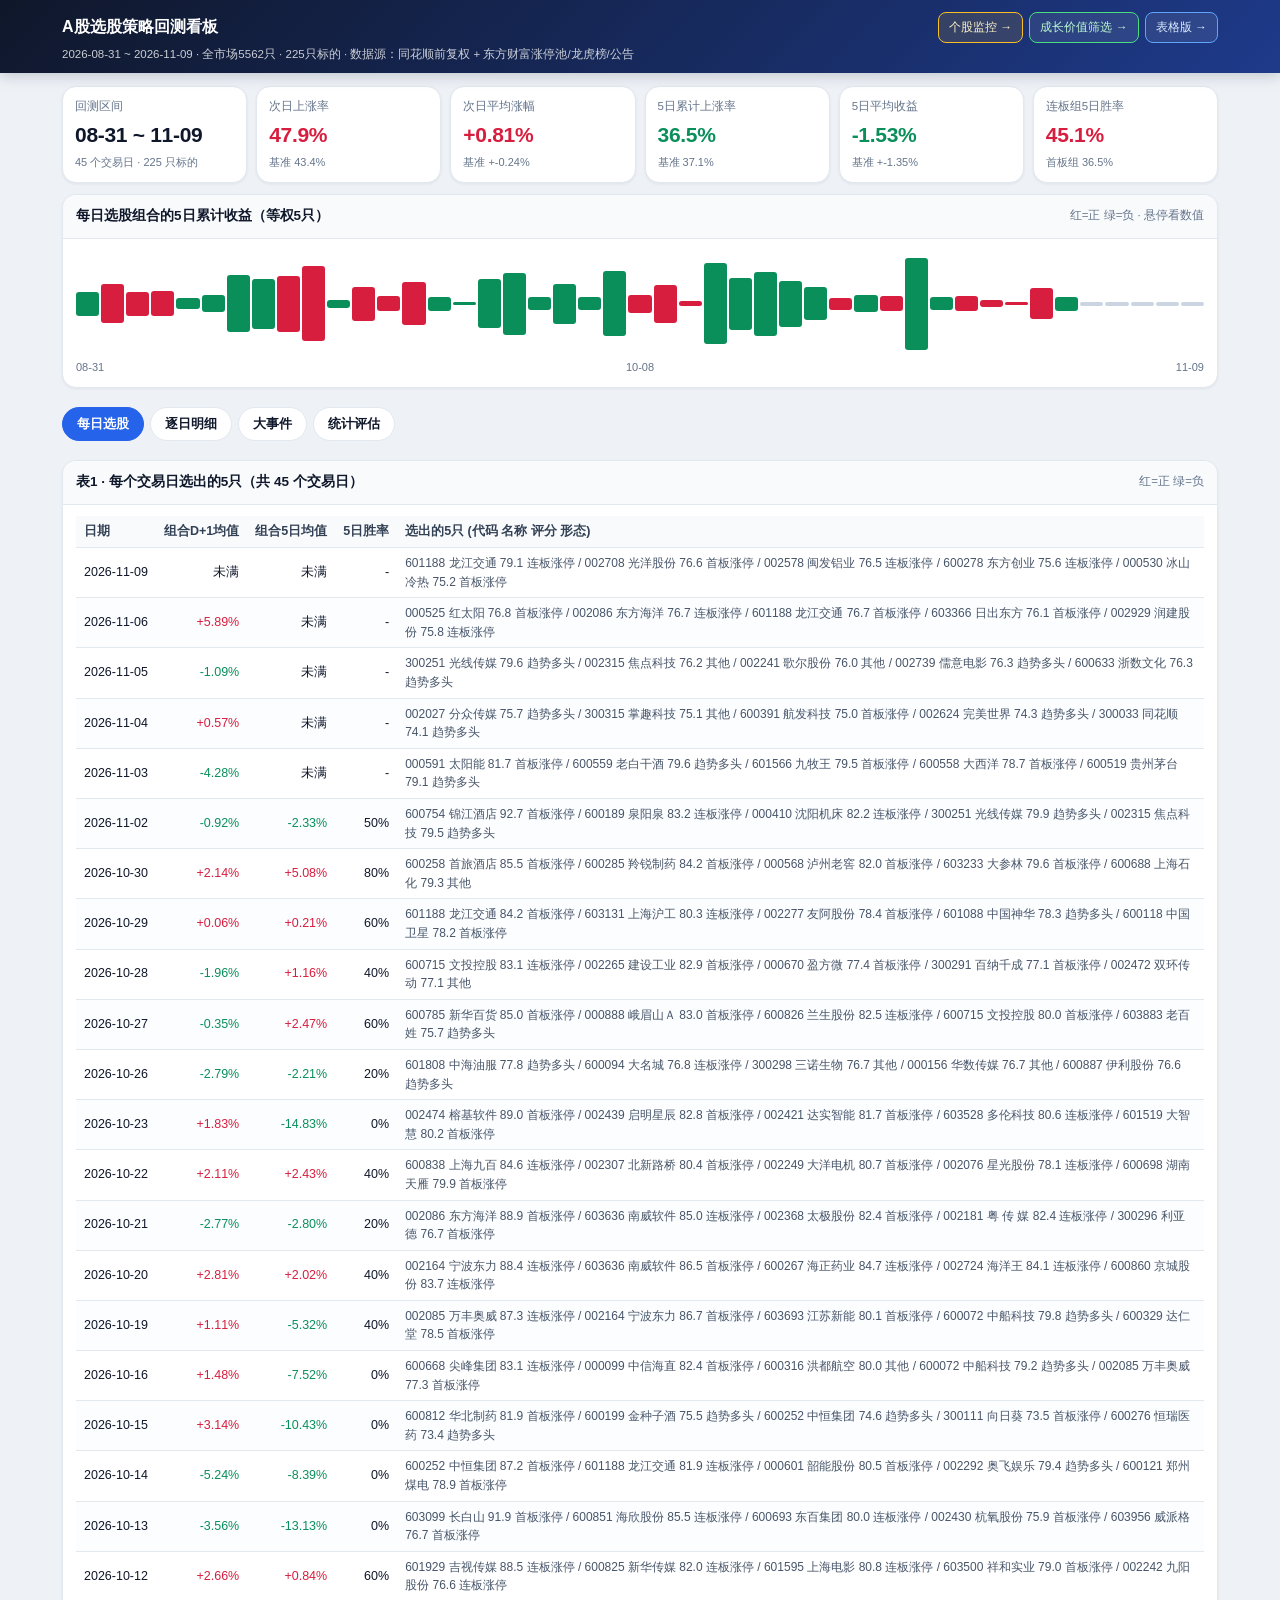
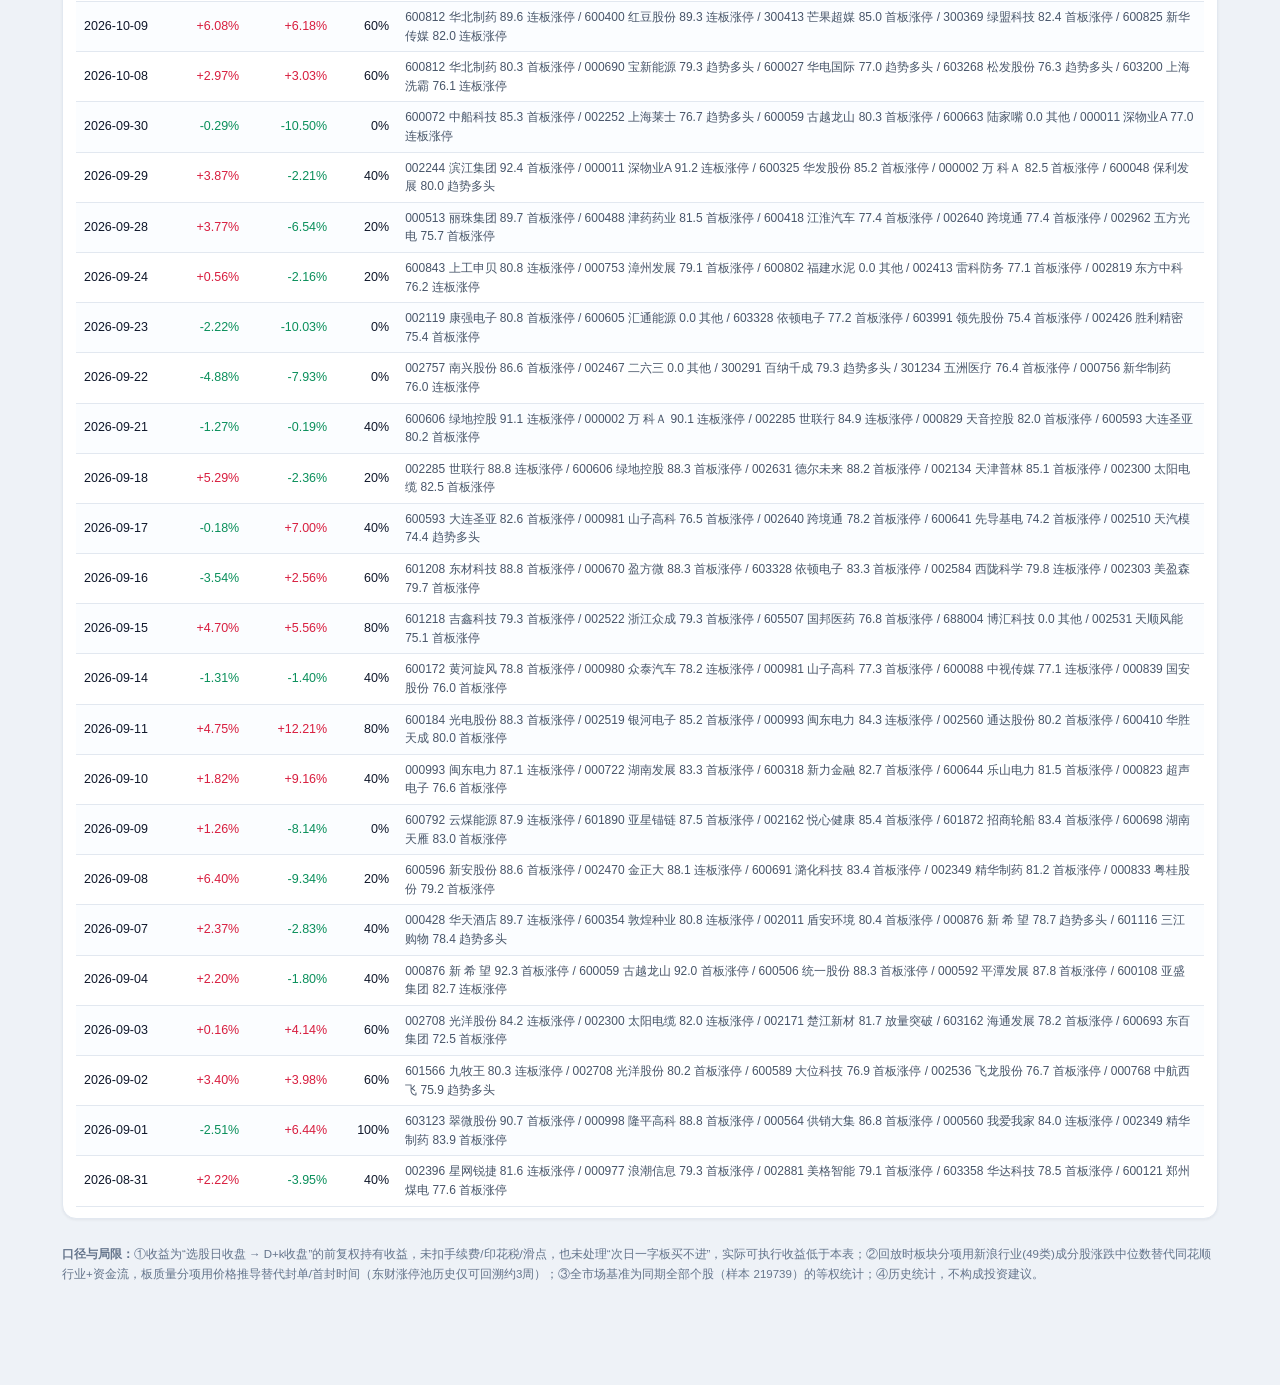
==== commit 40e7a259: "tail-end pages 2026-11-09" ====
--- a/docs/index.html
+++ b/docs/index.html
@@ -81,33 +81,32 @@
 header.top .topnav a.m{border-color:#fbbf24;color:#fef3c7;background:rgba(251,191,36,.12)}
 @media (max-width:560px){header.top .topnav{width:100%}header.top .topnav a{flex:1 1 0;text-align:center}}
 </style><noscript><style>.sec{display:block!important}.tabs{display:none}</style></noscript></head><body>
-<header class="top"><div class="in"><div class="topline"><h1>A股选股策略回测看板</h1><nav class="topnav"><a class="m" href="monitor.html">个股监控 →</a><a class="g" href="garp.html">成长价值筛选 →</a><a href="tables.html">表格版 →</a></nav></div><div class="sub">2026-08-28 ~ 2026-11-06 · 全市场5562只 · 225只标的 · 数据源：同花顺前复权 + 东方财富涨停池/龙虎榜/公告</div></div></header>
-<div class="wrap"><div class="kpis"><div class="kpi"><div class="k">回测区间</div><div class="v ">08-28 ~ 11-06</div><div class="n">45 个交易日 · 225 只标的</div></div><div class="kpi"><div class="k">次日上涨率</div><div class="v pos">47.3%</div><div class="n">基准 43.8%</div></div><div class="kpi"><div class="k">次日平均涨幅</div><div class="v pos">+0.73%</div><div class="n">基准 +-0.22%</div></div><div class="kpi"><div class="k">5日累计上涨率</div><div class="v neg">36.0%</div><div class="n">基准 36.5%</div></div><div class="kpi"><div class="k">5日平均收益</div><div class="v neg">-1.64%</div><div class="n">基准 +-1.39%</div></div><div class="kpi"><div class="k">连板组5日胜率</div><div class="v pos">45.1%</div><div class="n">首板组 35.6%</div></div></div>
-<div style="background:#fff4d6;border:1px solid #dfc06a;border-left:4px solid #b8860b;border-radius:8px;padding:10px 12px;color:#6b4d0d;margin:10px 0;font-size:13px">当日收盘快照 · 2026-11-06 · 抓取于 2026-11-06 22:28:00 · 供尾盘买入参考；已发布的选股记录不会因次日收盘数据而改写</div>
-<div class="card"><h2>每日选股组合的5日累计收益（等权5只）<span>红=正 绿=负 · 悬停看数值</span></h2><div class="bd"><div class="chart"><div class="bar" style="height:36px;background:var(--dn)" title="08-28 组合5日均值 -5.88%"></div><div class="bar" style="height:24px;background:var(--dn)" title="08-31 组合5日均值 -3.95%"></div><div class="bar" style="height:39px;background:var(--up)" title="09-01 组合5日均值 +6.44%"></div><div class="bar" style="height:24px;background:var(--up)" title="09-02 组合5日均值 +3.98%"></div><div class="bar" style="height:25px;background:var(--up)" title="09-03 组合5日均值 +4.14%"></div><div class="bar" style="height:11px;background:var(--dn)" title="09-04 组合5日均值 -1.80%"></div><div class="bar" style="height:17px;background:var(--dn)" title="09-07 组合5日均值 -2.83%"></div><div class="bar" style="height:57px;background:var(--dn)" title="09-08 组合5日均值 -9.34%"></div><div class="bar" style="height:50px;background:var(--dn)" title="09-09 组合5日均值 -8.14%"></div><div class="bar" style="height:56px;background:var(--up)" title="09-10 组合5日均值 +9.16%"></div><div class="bar" style="height:75px;background:var(--up)" title="09-11 组合5日均值 +12.21%"></div><div class="bar" style="height:8px;background:var(--dn)" title="09-14 组合5日均值 -1.40%"></div><div class="bar" style="height:34px;background:var(--up)" title="09-15 组合5日均值 +5.56%"></div><div class="bar" style="height:15px;background:var(--up)" title="09-16 组合5日均值 +2.56%"></div><div class="bar" style="height:43px;background:var(--up)" title="09-17 组合5日均值 +7.00%"></div><div class="bar" style="height:14px;background:var(--dn)" title="09-18 组合5日均值 -2.36%"></div><div class="bar" style="height:3px;background:var(--dn)" title="09-21 组合5日均值 -0.19%"></div><div class="bar" style="height:49px;background:var(--dn)" title="09-22 组合5日均值 -7.93%"></div><div class="bar" style="height:62px;background:var(--dn)" title="09-23 组合5日均值 -10.03%"></div><div class="bar" style="height:13px;background:var(--dn)" title="09-24 组合5日均值 -2.16%"></div><div class="bar" style="height:40px;background:var(--dn)" title="09-28 组合5日均值 -6.54%"></div><div class="bar" style="height:13px;background:var(--dn)" title="09-29 组合5日均值 -2.21%"></div><div class="bar" style="height:65px;background:var(--dn)" title="09-30 组合5日均值 -10.50%"></div><div class="bar" style="height:18px;background:var(--up)" title="10-08 组合5日均值 +3.03%"></div><div class="bar" style="height:38px;background:var(--up)" title="10-09 组合5日均值 +6.18%"></div><div class="bar" style="height:5px;background:var(--up)" title="10-12 组合5日均值 +0.84%"></div><div class="bar" style="height:81px;background:var(--dn)" title="10-13 组合5日均值 -13.13%"></div><div class="bar" style="height:52px;background:var(--dn)" title="10-14 组合5日均值 -8.39%"></div><div class="bar" style="height:64px;background:var(--dn)" title="10-15 组合5日均值 -10.43%"></div><div class="bar" style="height:46px;background:var(--dn)" title="10-16 组合5日均值 -7.52%"></div><div class="bar" style="height:33px;background:var(--dn)" title="10-19 组合5日均值 -5.32%"></div><div class="bar" style="height:12px;background:var(--up)" title="10-20 组合5日均值 +2.02%"></div><div class="bar" style="height:17px;background:var(--dn)" title="10-21 组合5日均值 -2.80%"></div><div class="bar" style="height:15px;background:var(--up)" title="10-22 组合5日均值 +2.43%"></div><div class="bar" style="height:92px;background:var(--dn)" title="10-23 组合5日均值 -14.83%"></div><div class="bar" style="height:13px;background:var(--dn)" title="10-26 组合5日均值 -2.21%"></div><div class="bar" style="height:15px;background:var(--up)" title="10-27 组合5日均值 +2.47%"></div><div class="bar" style="height:7px;background:var(--up)" title="10-28 组合5日均值 +1.16%"></div><div class="bar" style="height:3px;background:var(--up)" title="10-29 组合5日均值 +0.21%"></div><div class="bar" style="height:31px;background:var(--up)" title="10-30 组合5日均值 +5.08%"></div><div class="bar" style="height:4px;background:#cbd5e1" title="11-02 未满5日"></div><div class="bar" style="height:4px;background:#cbd5e1" title="11-03 未满5日"></div><div class="bar" style="height:4px;background:#cbd5e1" title="11-04 未满5日"></div><div class="bar" style="height:4px;background:#cbd5e1" title="11-05 未满5日"></div><div class="bar" style="height:4px;background:#cbd5e1" title="11-06 未满5日"></div></div><div class="axis"><span>08-28</span><span>09-30</span><span>11-06</span></div></div></div>
+<header class="top"><div class="in"><div class="topline"><h1>A股选股策略回测看板</h1><nav class="topnav"><a class="m" href="monitor.html">个股监控 →</a><a class="g" href="garp.html">成长价值筛选 →</a><a href="tables.html">表格版 →</a></nav></div><div class="sub">2026-08-31 ~ 2026-11-09 · 全市场5562只 · 225只标的 · 数据源：同花顺前复权 + 东方财富涨停池/龙虎榜/公告</div></div></header>
+<div class="wrap"><div class="kpis"><div class="kpi"><div class="k">回测区间</div><div class="v ">08-31 ~ 11-09</div><div class="n">45 个交易日 · 225 只标的</div></div><div class="kpi"><div class="k">次日上涨率</div><div class="v pos">47.9%</div><div class="n">基准 43.4%</div></div><div class="kpi"><div class="k">次日平均涨幅</div><div class="v pos">+0.81%</div><div class="n">基准 +-0.24%</div></div><div class="kpi"><div class="k">5日累计上涨率</div><div class="v neg">36.5%</div><div class="n">基准 37.1%</div></div><div class="kpi"><div class="k">5日平均收益</div><div class="v neg">-1.53%</div><div class="n">基准 +-1.35%</div></div><div class="kpi"><div class="k">连板组5日胜率</div><div class="v pos">45.1%</div><div class="n">首板组 36.5%</div></div></div>
+<div class="card"><h2>每日选股组合的5日累计收益（等权5只）<span>红=正 绿=负 · 悬停看数值</span></h2><div class="bd"><div class="chart"><div class="bar" style="height:24px;background:var(--dn)" title="08-31 组合5日均值 -3.95%"></div><div class="bar" style="height:39px;background:var(--up)" title="09-01 组合5日均值 +6.44%"></div><div class="bar" style="height:24px;background:var(--up)" title="09-02 组合5日均值 +3.98%"></div><div class="bar" style="height:25px;background:var(--up)" title="09-03 组合5日均值 +4.14%"></div><div class="bar" style="height:11px;background:var(--dn)" title="09-04 组合5日均值 -1.80%"></div><div class="bar" style="height:17px;background:var(--dn)" title="09-07 组合5日均值 -2.83%"></div><div class="bar" style="height:57px;background:var(--dn)" title="09-08 组合5日均值 -9.34%"></div><div class="bar" style="height:50px;background:var(--dn)" title="09-09 组合5日均值 -8.14%"></div><div class="bar" style="height:56px;background:var(--up)" title="09-10 组合5日均值 +9.16%"></div><div class="bar" style="height:75px;background:var(--up)" title="09-11 组合5日均值 +12.21%"></div><div class="bar" style="height:8px;background:var(--dn)" title="09-14 组合5日均值 -1.40%"></div><div class="bar" style="height:34px;background:var(--up)" title="09-15 组合5日均值 +5.56%"></div><div class="bar" style="height:15px;background:var(--up)" title="09-16 组合5日均值 +2.56%"></div><div class="bar" style="height:43px;background:var(--up)" title="09-17 组合5日均值 +7.00%"></div><div class="bar" style="height:14px;background:var(--dn)" title="09-18 组合5日均值 -2.36%"></div><div class="bar" style="height:3px;background:var(--dn)" title="09-21 组合5日均值 -0.19%"></div><div class="bar" style="height:49px;background:var(--dn)" title="09-22 组合5日均值 -7.93%"></div><div class="bar" style="height:62px;background:var(--dn)" title="09-23 组合5日均值 -10.03%"></div><div class="bar" style="height:13px;background:var(--dn)" title="09-24 组合5日均值 -2.16%"></div><div class="bar" style="height:40px;background:var(--dn)" title="09-28 组合5日均值 -6.54%"></div><div class="bar" style="height:13px;background:var(--dn)" title="09-29 组合5日均值 -2.21%"></div><div class="bar" style="height:65px;background:var(--dn)" title="09-30 组合5日均值 -10.50%"></div><div class="bar" style="height:18px;background:var(--up)" title="10-08 组合5日均值 +3.03%"></div><div class="bar" style="height:38px;background:var(--up)" title="10-09 组合5日均值 +6.18%"></div><div class="bar" style="height:5px;background:var(--up)" title="10-12 组合5日均值 +0.84%"></div><div class="bar" style="height:81px;background:var(--dn)" title="10-13 组合5日均值 -13.13%"></div><div class="bar" style="height:52px;background:var(--dn)" title="10-14 组合5日均值 -8.39%"></div><div class="bar" style="height:64px;background:var(--dn)" title="10-15 组合5日均值 -10.43%"></div><div class="bar" style="height:46px;background:var(--dn)" title="10-16 组合5日均值 -7.52%"></div><div class="bar" style="height:33px;background:var(--dn)" title="10-19 组合5日均值 -5.32%"></div><div class="bar" style="height:12px;background:var(--up)" title="10-20 组合5日均值 +2.02%"></div><div class="bar" style="height:17px;background:var(--dn)" title="10-21 组合5日均值 -2.80%"></div><div class="bar" style="height:15px;background:var(--up)" title="10-22 组合5日均值 +2.43%"></div><div class="bar" style="height:92px;background:var(--dn)" title="10-23 组合5日均值 -14.83%"></div><div class="bar" style="height:13px;background:var(--dn)" title="10-26 组合5日均值 -2.21%"></div><div class="bar" style="height:15px;background:var(--up)" title="10-27 组合5日均值 +2.47%"></div><div class="bar" style="height:7px;background:var(--up)" title="10-28 组合5日均值 +1.16%"></div><div class="bar" style="height:3px;background:var(--up)" title="10-29 组合5日均值 +0.21%"></div><div class="bar" style="height:31px;background:var(--up)" title="10-30 组合5日均值 +5.08%"></div><div class="bar" style="height:14px;background:var(--dn)" title="11-02 组合5日均值 -2.33%"></div><div class="bar" style="height:4px;background:#cbd5e1" title="11-03 未满5日"></div><div class="bar" style="height:4px;background:#cbd5e1" title="11-04 未满5日"></div><div class="bar" style="height:4px;background:#cbd5e1" title="11-05 未满5日"></div><div class="bar" style="height:4px;background:#cbd5e1" title="11-06 未满5日"></div><div class="bar" style="height:4px;background:#cbd5e1" title="11-09 未满5日"></div></div><div class="axis"><span>08-31</span><span>10-08</span><span>11-09</span></div></div></div>
 <div class="tabs" id="tb"><button data-v="s1" class="on">每日选股</button><button data-v="s2">逐日明细</button><button data-v="s3">大事件</button><button data-v="s4">统计评估</button></div>
-<section id="s1" class="sec on"><div class="card"><h2>表1 · 每个交易日选出的5只（共 45 个交易日）<span>红=正 绿=负</span></h2><div class="bd"><div class="tw"><table class="resp"><thead><tr><th>日期</th><th>组合D+1均值</th><th>组合5日均值</th><th>5日胜率</th><th>选出的5只 (代码 名称 评分 形态)</th></tr></thead><tbody><tr data-d="2026-11-06"><td data-l="日期">2026-11-06</td><td data-l="组合D+1均值" class="num ">未满</td><td data-l="组合5日均值" class="num ">未满</td><td data-l="5日胜率" class="num">-</td><td data-l="选出的5只 (代码 名称 评分 形态)" class="ev">000525 红太阳 76.8 首板涨停 / 002086 东方海洋 76.7 连板涨停 / 601188 龙江交通 76.7 首板涨停 / 603366 日出东方 76.1 首板涨停 / 002929 润建股份 75.8 连板涨停</td></tr><tr data-d="2026-11-05"><td data-l="日期">2026-11-05</td><td data-l="组合D+1均值" class="num neg">-1.09%</td><td data-l="组合5日均值" class="num ">未满</td><td data-l="5日胜率" class="num">-</td><td data-l="选出的5只 (代码 名称 评分 形态)" class="ev">300251 光线传媒 79.6 趋势多头 / 002315 焦点科技 76.2 其他 / 002241 歌尔股份 76.0 其他 / 002739 儒意电影 76.3 趋势多头 / 600633 浙数文化 76.3 趋势多头</td></tr><tr data-d="2026-11-04"><td data-l="日期">2026-11-04</td><td data-l="组合D+1均值" class="num pos">+0.57%</td><td data-l="组合5日均值" class="num ">未满</td><td data-l="5日胜率" class="num">-</td><td data-l="选出的5只 (代码 名称 评分 形态)" class="ev">002027 分众传媒 75.7 趋势多头 / 300315 掌趣科技 75.1 其他 / 600391 航发科技 75.0 首板涨停 / 002624 完美世界 74.3 趋势多头 / 300033 同花顺 74.1 趋势多头</td></tr><tr data-d="2026-11-03"><td data-l="日期">2026-11-03</td><td data-l="组合D+1均值" class="num neg">-4.28%</td><td data-l="组合5日均值" class="num ">未满</td><td data-l="5日胜率" class="num">-</td><td data-l="选出的5只 (代码 名称 评分 形态)" class="ev">000591 太阳能 81.7 首板涨停 / 600559 老白干酒 79.6 趋势多头 / 601566 九牧王 79.5 首板涨停 / 600558 大西洋 78.7 首板涨停 / 600519 贵州茅台 79.1 趋势多头</td></tr><tr data-d="2026-11-02"><td data-l="日期">2026-11-02</td><td data-l="组合D+1均值" class="num neg">-0.92%</td><td data-l="组合5日均值" class="num ">未满</td><td data-l="5日胜率" class="num">-</td><td data-l="选出的5只 (代码 名称 评分 形态)" class="ev">600754 锦江酒店 92.7 首板涨停 / 600189 泉阳泉 83.2 连板涨停 / 000410 沈阳机床 82.2 连板涨停 / 300251 光线传媒 79.9 趋势多头 / 002315 焦点科技 79.5 趋势多头</td></tr><tr data-d="2026-10-30"><td data-l="日期">2026-10-30</td><td data-l="组合D+1均值" class="num pos">+2.14%</td><td data-l="组合5日均值" class="num pos">+5.08%</td><td data-l="5日胜率" class="num">80%</td><td data-l="选出的5只 (代码 名称 评分 形态)" class="ev">600258 首旅酒店 85.5 首板涨停 / 600285 羚锐制药 84.2 首板涨停 / 000568 泸州老窖 82.0 首板涨停 / 603233 大参林 79.6 首板涨停 / 600688 上海石化 79.3 其他</td></tr><tr data-d="2026-10-29"><td data-l="日期">2026-10-29</td><td data-l="组合D+1均值" class="num pos">+0.06%</td><td data-l="组合5日均值" class="num pos">+0.21%</td><td data-l="5日胜率" class="num">60%</td><td data-l="选出的5只 (代码 名称 评分 形态)" class="ev">601188 龙江交通 84.2 首板涨停 / 603131 上海沪工 80.3 连板涨停 / 002277 友阿股份 78.4 首板涨停 / 601088 中国神华 78.3 趋势多头 / 600118 中国卫星 78.2 首板涨停</td></tr><tr data-d="2026-10-28"><td data-l="日期">2026-10-28</td><td data-l="组合D+1均值" class="num neg">-1.96%</td><td data-l="组合5日均值" class="num pos">+1.16%</td><td data-l="5日胜率" class="num">40%</td><td data-l="选出的5只 (代码 名称 评分 形态)" class="ev">600715 文投控股 83.1 连板涨停 / 002265 建设工业 82.9 首板涨停 / 000670 盈方微 77.4 首板涨停 / 300291 百纳千成 77.1 首板涨停 / 002472 双环传动 77.1 其他</td></tr><tr data-d="2026-10-27"><td data-l="日期">2026-10-27</td><td data-l="组合D+1均值" class="num neg">-0.35%</td><td data-l="组合5日均值" class="num pos">+2.47%</td><td data-l="5日胜率" class="num">60%</td><td data-l="选出的5只 (代码 名称 评分 形态)" class="ev">600785 新华百货 85.0 首板涨停 / 000888 峨眉山Ａ 83.0 首板涨停 / 600826 兰生股份 82.5 连板涨停 / 600715 文投控股 80.0 首板涨停 / 603883 老百姓 75.7 趋势多头</td></tr><tr data-d="2026-10-26"><td data-l="日期">2026-10-26</td><td data-l="组合D+1均值" class="num neg">-2.79%</td><td data-l="组合5日均值" class="num neg">-2.21%</td><td data-l="5日胜率" class="num">20%</td><td data-l="选出的5只 (代码 名称 评分 形态)" class="ev">601808 中海油服 77.8 趋势多头 / 600094 大名城 76.8 连板涨停 / 300298 三诺生物 76.7 其他 / 000156 华数传媒 76.7 其他 / 600887 伊利股份 76.6 趋势多头</td></tr><tr data-d="2026-10-23"><td data-l="日期">2026-10-23</td><td data-l="组合D+1均值" class="num pos">+1.83%</td><td data-l="组合5日均值" class="num neg">-14.83%</td><td data-l="5日胜率" class="num">0%</td><td data-l="选出的5只 (代码 名称 评分 形态)" class="ev">002474 榕基软件 89.0 首板涨停 / 002439 启明星辰 82.8 首板涨停 / 002421 达实智能 81.7 首板涨停 / 603528 多伦科技 80.6 连板涨停 / 601519 大智慧 80.2 首板涨停</td></tr><tr data-d="2026-10-22"><td data-l="日期">2026-10-22</td><td data-l="组合D+1均值" class="num pos">+2.11%</td><td data-l="组合5日均值" class="num pos">+2.43%</td><td data-l="5日胜率" class="num">40%</td><td data-l="选出的5只 (代码 名称 评分 形态)" class="ev">600838 上海九百 84.6 连板涨停 / 002307 北新路桥 80.4 首板涨停 / 002249 大洋电机 80.7 首板涨停 / 002076 星光股份 78.1 连板涨停 / 600698 湖南天雁 79.9 首板涨停</td></tr><tr data-d="2026-10-21"><td data-l="日期">2026-10-21</td><td data-l="组合D+1均值" class="num neg">-2.77%</td><td data-l="组合5日均值" class="num neg">-2.80%</td><td data-l="5日胜率" class="num">20%</td><td data-l="选出的5只 (代码 名称 评分 形态)" class="ev">002086 东方海洋 88.9 首板涨停 / 603636 南威软件 85.0 连板涨停 / 002368 太极股份 82.4 首板涨停 / 002181 粤 传 媒 82.4 连板涨停 / 300296 利亚德 76.7 首板涨停</td></tr><tr data-d="2026-10-20"><td data-l="日期">2026-10-20</td><td data-l="组合D+1均值" class="num pos">+2.81%</td><td data-l="组合5日均值" class="num pos">+2.02%</td><td data-l="5日胜率" class="num">40%</td><td data-l="选出的5只 (代码 名称 评分 形态)" class="ev">002164 宁波东力 88.4 连板涨停 / 603636 南威软件 86.5 首板涨停 / 600267 海正药业 84.7 连板涨停 / 002724 海洋王 84.1 连板涨停 / 600860 京城股份 83.7 连板涨停</td></tr><tr data-d="2026-10-19"><td data-l="日期">2026-10-19</td><td data-l="组合D+1均值" class="num pos">+1.11%</td><td data-l="组合5日均值" class="num neg">-5.32%</td><td data-l="5日胜率" class="num">40%</td><td data-l="选出的5只 (代码 名称 评分 形态)" class="ev">002085 万丰奥威 87.3 连板涨停 / 002164 宁波东力 86.7 首板涨停 / 603693 江苏新能 80.1 首板涨停 / 600072 中船科技 79.8 趋势多头 / 600329 达仁堂 78.5 首板涨停</td></tr><tr data-d="2026-10-16"><td data-l="日期">2026-10-16</td><td data-l="组合D+1均值" class="num pos">+1.48%</td><td data-l="组合5日均值" class="num neg">-7.52%</td><td data-l="5日胜率" class="num">0%</td><td data-l="选出的5只 (代码 名称 评分 形态)" class="ev">600668 尖峰集团 83.1 连板涨停 / 000099 中信海直 82.4 首板涨停 / 600316 洪都航空 80.0 其他 / 600072 中船科技 79.2 趋势多头 / 002085 万丰奥威 77.3 首板涨停</td></tr><tr data-d="2026-10-15"><td data-l="日期">2026-10-15</td><td data-l="组合D+1均值" class="num pos">+3.14%</td><td data-l="组合5日均值" class="num neg">-10.43%</td><td data-l="5日胜率" class="num">0%</td><td data-l="选出的5只 (代码 名称 评分 形态)" class="ev">600812 华北制药 81.9 首板涨停 / 600199 金种子酒 75.5 趋势多头 / 600252 中恒集团 74.6 趋势多头 / 300111 向日葵 73.5 首板涨停 / 600276 恒瑞医药 73.4 趋势多头</td></tr><tr data-d="2026-10-14"><td data-l="日期">2026-10-14</td><td data-l="组合D+1均值" class="num neg">-5.24%</td><td data-l="组合5日均值" class="num neg">-8.39%</td><td data-l="5日胜率" class="num">0%</td><td data-l="选出的5只 (代码 名称 评分 形态)" class="ev">600252 中恒集团 87.2 首板涨停 / 601188 龙江交通 81.9 连板涨停 / 000601 韶能股份 80.5 首板涨停 / 002292 奥飞娱乐 79.4 趋势多头 / 600121 郑州煤电 78.9 首板涨停</td></tr><tr data-d="2026-10-13"><td data-l="日期">2026-10-13</td><td data-l="组合D+1均值" class="num neg">-3.56%</td><td data-l="组合5日均值" class="num neg">-13.13%</td><td data-l="5日胜率" class="num">0%</td><td data-l="选出的5只 (代码 名称 评分 形态)" class="ev">603099 长白山 91.9 首板涨停 / 600851 海欣股份 85.5 连板涨停 / 600693 东百集团 80.0 连板涨停 / 002430 杭氧股份 75.9 首板涨停 / 603956 威派格 76.7 首板涨停</td></tr><tr data-d="2026-10-12"><td data-l="日期">2026-10-12</td><td data-l="组合D+1均值" class="num pos">+2.66%</td><td data-l="组合5日均值" class="num pos">+0.84%</td><td data-l="5日胜率" class="num">60%</td><td data-l="选出的5只 (代码 名称 评分 形态)" class="ev">601929 吉视传媒 88.5 连板涨停 / 600825 新华传媒 82.0 连板涨停 / 601595 上海电影 80.8 连板涨停 / 603500 祥和实业 79.0 首板涨停 / 002242 九阳股份 76.6 连板涨停</td></tr><tr data-d="2026-10-09"><td data-l="日期">2026-10-09</td><td data-l="组合D+1均值" class="num pos">+6.08%</td><td data-l="组合5日均值" class="num pos">+6.18%</td><td data-l="5日胜率" class="num">60%</td><td data-l="选出的5只 (代码 名称 评分 形态)" class="ev">600812 华北制药 89.6 连板涨停 / 600400 红豆股份 89.3 连板涨停 / 300413 芒果超媒 85.0 首板涨停 / 300369 绿盟科技 82.4 首板涨停 / 600825 新华传媒 82.0 连板涨停</td></tr><tr data-d="2026-10-08"><td data-l="日期">2026-10-08</td><td data-l="组合D+1均值" class="num pos">+2.97%</td><td data-l="组合5日均值" class="num pos">+3.03%</td><td data-l="5日胜率" class="num">60%</td><td data-l="选出的5只 (代码 名称 评分 形态)" class="ev">600812 华北制药 80.3 首板涨停 / 000690 宝新能源 79.3 趋势多头 / 600027 华电国际 77.0 趋势多头 / 603268 松发股份 76.3 趋势多头 / 603200 上海洗霸 76.1 连板涨停</td></tr><tr data-d="2026-09-30"><td data-l="日期">2026-09-30</td><td data-l="组合D+1均值" class="num neg">-0.29%</td><td data-l="组合5日均值" class="num neg">-10.50%</td><td data-l="5日胜率" class="num">0%</td><td data-l="选出的5只 (代码 名称 评分 形态)" class="ev">600072 中船科技 85.3 首板涨停 / 002252 上海莱士 76.7 趋势多头 / 600059 古越龙山 80.3 首板涨停 / 600663 陆家嘴 0.0 其他 / 000011 深物业A 77.0 连板涨停</td></tr><tr data-d="2026-09-29"><td data-l="日期">2026-09-29</td><td data-l="组合D+1均值" class="num pos">+3.87%</td><td data-l="组合5日均值" class="num neg">-2.21%</td><td data-l="5日胜率" class="num">40%</td><td data-l="选出的5只 (代码 名称 评分 形态)" class="ev">002244 滨江集团 92.4 首板涨停 / 000011 深物业A 91.2 连板涨停 / 600325 华发股份 85.2 首板涨停 / 000002 万 科Ａ 82.5 首板涨停 / 600048 保利发展 80.0 趋势多头</td></tr><tr data-d="2026-09-28"><td data-l="日期">2026-09-28</td><td data-l="组合D+1均值" class="num pos">+3.77%</td><td data-l="组合5日均值" class="num neg">-6.54%</td><td data-l="5日胜率" class="num">20%</td><td data-l="选出的5只 (代码 名称 评分 形态)" class="ev">000513 丽珠集团 89.7 首板涨停 / 600488 津药药业 81.5 首板涨停 / 600418 江淮汽车 77.4 首板涨停 / 002640 跨境通 77.4 首板涨停 / 002962 五方光电 75.7 首板涨停</td></tr><tr data-d="2026-09-24"><td data-l="日期">2026-09-24</td><td data-l="组合D+1均值" class="num pos">+0.56%</td><td data-l="组合5日均值" class="num neg">-2.16%</td><td data-l="5日胜率" class="num">20%</td><td data-l="选出的5只 (代码 名称 评分 形态)" class="ev">600843 上工申贝 80.8 连板涨停 / 000753 漳州发展 79.1 首板涨停 / 600802 福建水泥 0.0 其他 / 002413 雷科防务 77.1 首板涨停 / 002819 东方中科 76.2 连板涨停</td></tr><tr data-d="2026-09-23"><td data-l="日期">2026-09-23</td><td data-l="组合D+1均值" class="num neg">-2.22%</td><td data-l="组合5日均值" class="num neg">-10.03%</td><td data-l="5日胜率" class="num">0%</td><td data-l="选出的5只 (代码 名称 评分 形态)" class="ev">002119 康强电子 80.8 首板涨停 / 600605 汇通能源 0.0 其他 / 603328 依顿电子 77.2 首板涨停 / 603991 领先股份 75.4 首板涨停 / 002426 胜利精密 75.4 首板涨停</td></tr><tr data-d="2026-09-22"><td data-l="日期">2026-09-22</td><td data-l="组合D+1均值" class="num neg">-4.88%</td><td data-l="组合5日均值" class="num neg">-7.93%</td><td data-l="5日胜率" class="num">0%</td><td data-l="选出的5只 (代码 名称 评分 形态)" class="ev">002757 南兴股份 86.6 首板涨停 / 002467 二六三 0.0 其他 / 300291 百纳千成 79.3 趋势多头 / 301234 五洲医疗 76.4 首板涨停 / 000756 新华制药 76.0 连板涨停</td></tr><tr data-d="2026-09-21"><td data-l="日期">2026-09-21</td><td data-l="组合D+1均值" class="num neg">-1.27%</td><td data-l="组合5日均值" class="num neg">-0.19%</td><td data-l="5日胜率" class="num">40%</td><td data-l="选出的5只 (代码 名称 评分 形态)" class="ev">600606 绿地控股 91.1 连板涨停 / 000002 万 科Ａ 90.1 连板涨停 / 002285 世联行 84.9 连板涨停 / 000829 天音控股 82.0 首板涨停 / 600593 大连圣亚 80.2 首板涨停</td></tr><tr data-d="2026-09-18"><td data-l="日期">2026-09-18</td><td data-l="组合D+1均值" class="num pos">+5.29%</td><td data-l="组合5日均值" class="num neg">-2.36%</td><td data-l="5日胜率" class="num">20%</td><td data-l="选出的5只 (代码 名称 评分 形态)" class="ev">002285 世联行 88.8 连板涨停 / 600606 绿地控股 88.3 首板涨停 / 002631 德尔未来 88.2 首板涨停 / 002134 天津普林 85.1 首板涨停 / 002300 太阳电缆 82.5 首板涨停</td></tr><tr data-d="2026-09-17"><td data-l="日期">2026-09-17</td><td data-l="组合D+1均值" class="num neg">-0.18%</td><td data-l="组合5日均值" class="num pos">+7.00%</td><td data-l="5日胜率" class="num">40%</td><td data-l="选出的5只 (代码 名称 评分 形态)" class="ev">600593 大连圣亚 82.6 首板涨停 / 000981 山子高科 76.5 首板涨停 / 002640 跨境通 78.2 首板涨停 / 600641 先导基电 74.2 首板涨停 / 002510 天汽模 74.4 趋势多头</td></tr><tr data-d="2026-09-16"><td data-l="日期">2026-09-16</td><td data-l="组合D+1均值" class="num neg">-3.54%</td><td data-l="组合5日均值" class="num pos">+2.56%</td><td data-l="5日胜率" class="num">60%</td><td data-l="选出的5只 (代码 名称 评分 形态)" class="ev">601208 东材科技 88.8 首板涨停 / 000670 盈方微 88.3 首板涨停 / 603328 依顿电子 83.3 首板涨停 / 002584 西陇科学 79.8 连板涨停 / 002303 美盈森 79.7 首板涨停</td></tr><tr data-d="2026-09-15"><td data-l="日期">2026-09-15</td><td data-l="组合D+1均值" class="num pos">+4.70%</td><td data-l="组合5日均值" class="num pos">+5.56%</td><td data-l="5日胜率" class="num">80%</td><td data-l="选出的5只 (代码 名称 评分 形态)" class="ev">601218 吉鑫科技 79.3 首板涨停 / 002522 浙江众成 79.3 首板涨停 / 605507 国邦医药 76.8 首板涨停 / 688004 博汇科技 0.0 其他 / 002531 天顺风能 75.1 首板涨停</td></tr><tr data-d="2026-09-14"><td data-l="日期">2026-09-14</td><td data-l="组合D+1均值" class="num neg">-1.31%</td><td data-l="组合5日均值" class="num neg">-1.40%</td><td data-l="5日胜率" class="num">40%</td><td data-l="选出的5只 (代码 名称 评分 形态)" class="ev">600172 黄河旋风 78.8 首板涨停 / 000980 众泰汽车 78.2 连板涨停 / 000981 山子高科 77.3 首板涨停 / 600088 中视传媒 77.1 连板涨停 / 000839 国安股份 76.0 首板涨停</td></tr><tr data-d="2026-09-11"><td data-l="日期">2026-09-11</td><td data-l="组合D+1均值" class="num pos">+4.75%</td><td data-l="组合5日均值" class="num pos">+12.21%</td><td data-l="5日胜率" class="num">80%</td><td data-l="选出的5只 (代码 名称 评分 形态)" class="ev">600184 光电股份 88.3 首板涨停 / 002519 银河电子 85.2 首板涨停 / 000993 闽东电力 84.3 连板涨停 / 002560 通达股份 80.2 首板涨停 / 600410 华胜天成 80.0 首板涨停</td></tr><tr data-d="2026-09-10"><td data-l="日期">2026-09-10</td><td data-l="组合D+1均值" class="num pos">+1.82%</td><td data-l="组合5日均值" class="num pos">+9.16%</td><td data-l="5日胜率" class="num">40%</td><td data-l="选出的5只 (代码 名称 评分 形态)" class="ev">000993 闽东电力 87.1 连板涨停 / 000722 湖南发展 83.3 首板涨停 / 600318 新力金融 82.7 首板涨停 / 600644 乐山电力 81.5 首板涨停 / 000823 超声电子 76.6 首板涨停</td></tr><tr data-d="2026-09-09"><td data-l="日期">2026-09-09</td><td data-l="组合D+1均值" class="num pos">+1.26%</td><td data-l="组合5日均值" class="num neg">-8.14%</td><td data-l="5日胜率" class="num">0%</td><td data-l="选出的5只 (代码 名称 评分 形态)" class="ev">600792 云煤能源 87.9 连板涨停 / 601890 亚星锚链 87.5 首板涨停 / 002162 悦心健康 85.4 首板涨停 / 601872 招商轮船 83.4 首板涨停 / 600698 湖南天雁 83.0 首板涨停</td></tr><tr data-d="2026-09-08"><td data-l="日期">2026-09-08</td><td data-l="组合D+1均值" class="num pos">+6.40%</td><td data-l="组合5日均值" class="num neg">-9.34%</td><td data-l="5日胜率" class="num">20%</td><td data-l="选出的5只 (代码 名称 评分 形态)" class="ev">600596 新安股份 88.6 首板涨停 / 002470 金正大 88.1 连板涨停 / 600691 潞化科技 83.4 首板涨停 / 002349 精华制药 81.2 首板涨停 / 000833 粤桂股份 79.2 首板涨停</td></tr><tr data-d="2026-09-07"><td data-l="日期">2026-09-07</td><td data-l="组合D+1均值" class="num pos">+2.37%</td><td data-l="组合5日均值" class="num neg">-2.83%</td><td data-l="5日胜率" class="num">40%</td><td data-l="选出的5只 (代码 名称 评分 形态)" class="ev">000428 华天酒店 89.7 连板涨停 / 600354 敦煌种业 80.8 连板涨停 / 002011 盾安环境 80.4 首板涨停 / 000876 新 希 望 78.7 趋势多头 / 601116 三江购物 78.4 趋势多头</td></tr><tr data-d="2026-09-04"><td data-l="日期">2026-09-04</td><td data-l="组合D+1均值" class="num pos">+2.20%</td><td data-l="组合5日均值" class="num neg">-1.80%</td><td data-l="5日胜率" class="num">40%</td><td data-l="选出的5只 (代码 名称 评分 形态)" class="ev">000876 新 希 望 92.3 首板涨停 / 600059 古越龙山 92.0 首板涨停 / 600506 统一股份 88.3 首板涨停 / 000592 平潭发展 87.8 首板涨停 / 600108 亚盛集团 82.7 连板涨停</td></tr><tr data-d="2026-09-03"><td data-l="日期">2026-09-03</td><td data-l="组合D+1均值" class="num pos">+0.16%</td><td data-l="组合5日均值" class="num pos">+4.14%</td><td data-l="5日胜率" class="num">60%</td><td data-l="选出的5只 (代码 名称 评分 形态)" class="ev">002708 光洋股份 84.2 连板涨停 / 002300 太阳电缆 82.0 连板涨停 / 002171 楚江新材 81.7 放量突破 / 603162 海通发展 78.2 首板涨停 / 600693 东百集团 72.5 首板涨停</td></tr><tr data-d="2026-09-02"><td data-l="日期">2026-09-02</td><td data-l="组合D+1均值" class="num pos">+3.40%</td><td data-l="组合5日均值" class="num pos">+3.98%</td><td data-l="5日胜率" class="num">60%</td><td data-l="选出的5只 (代码 名称 评分 形态)" class="ev">601566 九牧王 80.3 连板涨停 / 002708 光洋股份 80.2 首板涨停 / 600589 大位科技 76.9 首板涨停 / 002536 飞龙股份 76.7 首板涨停 / 000768 中航西飞 75.9 趋势多头</td></tr><tr data-d="2026-09-01"><td data-l="日期">2026-09-01</td><td data-l="组合D+1均值" class="num neg">-2.51%</td><td data-l="组合5日均值" class="num pos">+6.44%</td><td data-l="5日胜率" class="num">100%</td><td data-l="选出的5只 (代码 名称 评分 形态)" class="ev">603123 翠微股份 90.7 首板涨停 / 000998 隆平高科 88.8 首板涨停 / 000564 供销大集 86.8 首板涨停 / 000560 我爱我家 84.0 连板涨停 / 002349 精华制药 83.9 首板涨停</td></tr><tr data-d="2026-08-31"><td data-l="日期">2026-08-31</td><td data-l="组合D+1均值" class="num pos">+2.22%</td><td data-l="组合5日均值" class="num neg">-3.95%</td><td data-l="5日胜率" class="num">40%</td><td data-l="选出的5只 (代码 名称 评分 形态)" class="ev">002396 星网锐捷 81.6 连板涨停 / 000977 浪潮信息 79.3 首板涨停 / 002881 美格智能 79.1 首板涨停 / 603358 华达科技 78.5 首板涨停 / 600121 郑州煤电 77.6 首板涨停</td></tr><tr data-d="2026-08-28"><td data-l="日期">2026-08-28</td><td data-l="组合D+1均值" class="num pos">+1.70%</td><td data-l="组合5日均值" class="num neg">-5.88%</td><td data-l="5日胜率" class="num">20%</td><td data-l="选出的5只 (代码 名称 评分 形态)" class="ev">600251 冠农股份 88.4 首板涨停 / 000059 华锦股份 87.2 首板涨停 / 600378 昊华科技 83.3 连板涨停 / 600227 赤天化 82.9 首板涨停 / 000567 海德股份 82.8 首板涨停</td></tr></tbody></table></div></div></div></section>
+<section id="s1" class="sec on"><div class="card"><h2>表1 · 每个交易日选出的5只（共 45 个交易日）<span>红=正 绿=负</span></h2><div class="bd"><div class="tw"><table class="resp"><thead><tr><th>日期</th><th>组合D+1均值</th><th>组合5日均值</th><th>5日胜率</th><th>选出的5只 (代码 名称 评分 形态)</th></tr></thead><tbody><tr data-d="2026-11-09"><td data-l="日期">2026-11-09</td><td data-l="组合D+1均值" class="num ">未满</td><td data-l="组合5日均值" class="num ">未满</td><td data-l="5日胜率" class="num">-</td><td data-l="选出的5只 (代码 名称 评分 形态)" class="ev">601188 龙江交通 79.1 连板涨停 / 002708 光洋股份 76.6 首板涨停 / 002578 闽发铝业 76.5 连板涨停 / 600278 东方创业 75.6 连板涨停 / 000530 冰山冷热 75.2 首板涨停</td></tr><tr data-d="2026-11-06"><td data-l="日期">2026-11-06</td><td data-l="组合D+1均值" class="num pos">+5.89%</td><td data-l="组合5日均值" class="num ">未满</td><td data-l="5日胜率" class="num">-</td><td data-l="选出的5只 (代码 名称 评分 形态)" class="ev">000525 红太阳 76.8 首板涨停 / 002086 东方海洋 76.7 连板涨停 / 601188 龙江交通 76.7 首板涨停 / 603366 日出东方 76.1 首板涨停 / 002929 润建股份 75.8 连板涨停</td></tr><tr data-d="2026-11-05"><td data-l="日期">2026-11-05</td><td data-l="组合D+1均值" class="num neg">-1.09%</td><td data-l="组合5日均值" class="num ">未满</td><td data-l="5日胜率" class="num">-</td><td data-l="选出的5只 (代码 名称 评分 形态)" class="ev">300251 光线传媒 79.6 趋势多头 / 002315 焦点科技 76.2 其他 / 002241 歌尔股份 76.0 其他 / 002739 儒意电影 76.3 趋势多头 / 600633 浙数文化 76.3 趋势多头</td></tr><tr data-d="2026-11-04"><td data-l="日期">2026-11-04</td><td data-l="组合D+1均值" class="num pos">+0.57%</td><td data-l="组合5日均值" class="num ">未满</td><td data-l="5日胜率" class="num">-</td><td data-l="选出的5只 (代码 名称 评分 形态)" class="ev">002027 分众传媒 75.7 趋势多头 / 300315 掌趣科技 75.1 其他 / 600391 航发科技 75.0 首板涨停 / 002624 完美世界 74.3 趋势多头 / 300033 同花顺 74.1 趋势多头</td></tr><tr data-d="2026-11-03"><td data-l="日期">2026-11-03</td><td data-l="组合D+1均值" class="num neg">-4.28%</td><td data-l="组合5日均值" class="num ">未满</td><td data-l="5日胜率" class="num">-</td><td data-l="选出的5只 (代码 名称 评分 形态)" class="ev">000591 太阳能 81.7 首板涨停 / 600559 老白干酒 79.6 趋势多头 / 601566 九牧王 79.5 首板涨停 / 600558 大西洋 78.7 首板涨停 / 600519 贵州茅台 79.1 趋势多头</td></tr><tr data-d="2026-11-02"><td data-l="日期">2026-11-02</td><td data-l="组合D+1均值" class="num neg">-0.92%</td><td data-l="组合5日均值" class="num neg">-2.33%</td><td data-l="5日胜率" class="num">50%</td><td data-l="选出的5只 (代码 名称 评分 形态)" class="ev">600754 锦江酒店 92.7 首板涨停 / 600189 泉阳泉 83.2 连板涨停 / 000410 沈阳机床 82.2 连板涨停 / 300251 光线传媒 79.9 趋势多头 / 002315 焦点科技 79.5 趋势多头</td></tr><tr data-d="2026-10-30"><td data-l="日期">2026-10-30</td><td data-l="组合D+1均值" class="num pos">+2.14%</td><td data-l="组合5日均值" class="num pos">+5.08%</td><td data-l="5日胜率" class="num">80%</td><td data-l="选出的5只 (代码 名称 评分 形态)" class="ev">600258 首旅酒店 85.5 首板涨停 / 600285 羚锐制药 84.2 首板涨停 / 000568 泸州老窖 82.0 首板涨停 / 603233 大参林 79.6 首板涨停 / 600688 上海石化 79.3 其他</td></tr><tr data-d="2026-10-29"><td data-l="日期">2026-10-29</td><td data-l="组合D+1均值" class="num pos">+0.06%</td><td data-l="组合5日均值" class="num pos">+0.21%</td><td data-l="5日胜率" class="num">60%</td><td data-l="选出的5只 (代码 名称 评分 形态)" class="ev">601188 龙江交通 84.2 首板涨停 / 603131 上海沪工 80.3 连板涨停 / 002277 友阿股份 78.4 首板涨停 / 601088 中国神华 78.3 趋势多头 / 600118 中国卫星 78.2 首板涨停</td></tr><tr data-d="2026-10-28"><td data-l="日期">2026-10-28</td><td data-l="组合D+1均值" class="num neg">-1.96%</td><td data-l="组合5日均值" class="num pos">+1.16%</td><td data-l="5日胜率" class="num">40%</td><td data-l="选出的5只 (代码 名称 评分 形态)" class="ev">600715 文投控股 83.1 连板涨停 / 002265 建设工业 82.9 首板涨停 / 000670 盈方微 77.4 首板涨停 / 300291 百纳千成 77.1 首板涨停 / 002472 双环传动 77.1 其他</td></tr><tr data-d="2026-10-27"><td data-l="日期">2026-10-27</td><td data-l="组合D+1均值" class="num neg">-0.35%</td><td data-l="组合5日均值" class="num pos">+2.47%</td><td data-l="5日胜率" class="num">60%</td><td data-l="选出的5只 (代码 名称 评分 形态)" class="ev">600785 新华百货 85.0 首板涨停 / 000888 峨眉山Ａ 83.0 首板涨停 / 600826 兰生股份 82.5 连板涨停 / 600715 文投控股 80.0 首板涨停 / 603883 老百姓 75.7 趋势多头</td></tr><tr data-d="2026-10-26"><td data-l="日期">2026-10-26</td><td data-l="组合D+1均值" class="num neg">-2.79%</td><td data-l="组合5日均值" class="num neg">-2.21%</td><td data-l="5日胜率" class="num">20%</td><td data-l="选出的5只 (代码 名称 评分 形态)" class="ev">601808 中海油服 77.8 趋势多头 / 600094 大名城 76.8 连板涨停 / 300298 三诺生物 76.7 其他 / 000156 华数传媒 76.7 其他 / 600887 伊利股份 76.6 趋势多头</td></tr><tr data-d="2026-10-23"><td data-l="日期">2026-10-23</td><td data-l="组合D+1均值" class="num pos">+1.83%</td><td data-l="组合5日均值" class="num neg">-14.83%</td><td data-l="5日胜率" class="num">0%</td><td data-l="选出的5只 (代码 名称 评分 形态)" class="ev">002474 榕基软件 89.0 首板涨停 / 002439 启明星辰 82.8 首板涨停 / 002421 达实智能 81.7 首板涨停 / 603528 多伦科技 80.6 连板涨停 / 601519 大智慧 80.2 首板涨停</td></tr><tr data-d="2026-10-22"><td data-l="日期">2026-10-22</td><td data-l="组合D+1均值" class="num pos">+2.11%</td><td data-l="组合5日均值" class="num pos">+2.43%</td><td data-l="5日胜率" class="num">40%</td><td data-l="选出的5只 (代码 名称 评分 形态)" class="ev">600838 上海九百 84.6 连板涨停 / 002307 北新路桥 80.4 首板涨停 / 002249 大洋电机 80.7 首板涨停 / 002076 星光股份 78.1 连板涨停 / 600698 湖南天雁 79.9 首板涨停</td></tr><tr data-d="2026-10-21"><td data-l="日期">2026-10-21</td><td data-l="组合D+1均值" class="num neg">-2.77%</td><td data-l="组合5日均值" class="num neg">-2.80%</td><td data-l="5日胜率" class="num">20%</td><td data-l="选出的5只 (代码 名称 评分 形态)" class="ev">002086 东方海洋 88.9 首板涨停 / 603636 南威软件 85.0 连板涨停 / 002368 太极股份 82.4 首板涨停 / 002181 粤 传 媒 82.4 连板涨停 / 300296 利亚德 76.7 首板涨停</td></tr><tr data-d="2026-10-20"><td data-l="日期">2026-10-20</td><td data-l="组合D+1均值" class="num pos">+2.81%</td><td data-l="组合5日均值" class="num pos">+2.02%</td><td data-l="5日胜率" class="num">40%</td><td data-l="选出的5只 (代码 名称 评分 形态)" class="ev">002164 宁波东力 88.4 连板涨停 / 603636 南威软件 86.5 首板涨停 / 600267 海正药业 84.7 连板涨停 / 002724 海洋王 84.1 连板涨停 / 600860 京城股份 83.7 连板涨停</td></tr><tr data-d="2026-10-19"><td data-l="日期">2026-10-19</td><td data-l="组合D+1均值" class="num pos">+1.11%</td><td data-l="组合5日均值" class="num neg">-5.32%</td><td data-l="5日胜率" class="num">40%</td><td data-l="选出的5只 (代码 名称 评分 形态)" class="ev">002085 万丰奥威 87.3 连板涨停 / 002164 宁波东力 86.7 首板涨停 / 603693 江苏新能 80.1 首板涨停 / 600072 中船科技 79.8 趋势多头 / 600329 达仁堂 78.5 首板涨停</td></tr><tr data-d="2026-10-16"><td data-l="日期">2026-10-16</td><td data-l="组合D+1均值" class="num pos">+1.48%</td><td data-l="组合5日均值" class="num neg">-7.52%</td><td data-l="5日胜率" class="num">0%</td><td data-l="选出的5只 (代码 名称 评分 形态)" class="ev">600668 尖峰集团 83.1 连板涨停 / 000099 中信海直 82.4 首板涨停 / 600316 洪都航空 80.0 其他 / 600072 中船科技 79.2 趋势多头 / 002085 万丰奥威 77.3 首板涨停</td></tr><tr data-d="2026-10-15"><td data-l="日期">2026-10-15</td><td data-l="组合D+1均值" class="num pos">+3.14%</td><td data-l="组合5日均值" class="num neg">-10.43%</td><td data-l="5日胜率" class="num">0%</td><td data-l="选出的5只 (代码 名称 评分 形态)" class="ev">600812 华北制药 81.9 首板涨停 / 600199 金种子酒 75.5 趋势多头 / 600252 中恒集团 74.6 趋势多头 / 300111 向日葵 73.5 首板涨停 / 600276 恒瑞医药 73.4 趋势多头</td></tr><tr data-d="2026-10-14"><td data-l="日期">2026-10-14</td><td data-l="组合D+1均值" class="num neg">-5.24%</td><td data-l="组合5日均值" class="num neg">-8.39%</td><td data-l="5日胜率" class="num">0%</td><td data-l="选出的5只 (代码 名称 评分 形态)" class="ev">600252 中恒集团 87.2 首板涨停 / 601188 龙江交通 81.9 连板涨停 / 000601 韶能股份 80.5 首板涨停 / 002292 奥飞娱乐 79.4 趋势多头 / 600121 郑州煤电 78.9 首板涨停</td></tr><tr data-d="2026-10-13"><td data-l="日期">2026-10-13</td><td data-l="组合D+1均值" class="num neg">-3.56%</td><td data-l="组合5日均值" class="num neg">-13.13%</td><td data-l="5日胜率" class="num">0%</td><td data-l="选出的5只 (代码 名称 评分 形态)" class="ev">603099 长白山 91.9 首板涨停 / 600851 海欣股份 85.5 连板涨停 / 600693 东百集团 80.0 连板涨停 / 002430 杭氧股份 75.9 首板涨停 / 603956 威派格 76.7 首板涨停</td></tr><tr data-d="2026-10-12"><td data-l="日期">2026-10-12</td><td data-l="组合D+1均值" class="num pos">+2.66%</td><td data-l="组合5日均值" class="num pos">+0.84%</td><td data-l="5日胜率" class="num">60%</td><td data-l="选出的5只 (代码 名称 评分 形态)" class="ev">601929 吉视传媒 88.5 连板涨停 / 600825 新华传媒 82.0 连板涨停 / 601595 上海电影 80.8 连板涨停 / 603500 祥和实业 79.0 首板涨停 / 002242 九阳股份 76.6 连板涨停</td></tr><tr data-d="2026-10-09"><td data-l="日期">2026-10-09</td><td data-l="组合D+1均值" class="num pos">+6.08%</td><td data-l="组合5日均值" class="num pos">+6.18%</td><td data-l="5日胜率" class="num">60%</td><td data-l="选出的5只 (代码 名称 评分 形态)" class="ev">600812 华北制药 89.6 连板涨停 / 600400 红豆股份 89.3 连板涨停 / 300413 芒果超媒 85.0 首板涨停 / 300369 绿盟科技 82.4 首板涨停 / 600825 新华传媒 82.0 连板涨停</td></tr><tr data-d="2026-10-08"><td data-l="日期">2026-10-08</td><td data-l="组合D+1均值" class="num pos">+2.97%</td><td data-l="组合5日均值" class="num pos">+3.03%</td><td data-l="5日胜率" class="num">60%</td><td data-l="选出的5只 (代码 名称 评分 形态)" class="ev">600812 华北制药 80.3 首板涨停 / 000690 宝新能源 79.3 趋势多头 / 600027 华电国际 77.0 趋势多头 / 603268 松发股份 76.3 趋势多头 / 603200 上海洗霸 76.1 连板涨停</td></tr><tr data-d="2026-09-30"><td data-l="日期">2026-09-30</td><td data-l="组合D+1均值" class="num neg">-0.29%</td><td data-l="组合5日均值" class="num neg">-10.50%</td><td data-l="5日胜率" class="num">0%</td><td data-l="选出的5只 (代码 名称 评分 形态)" class="ev">600072 中船科技 85.3 首板涨停 / 002252 上海莱士 76.7 趋势多头 / 600059 古越龙山 80.3 首板涨停 / 600663 陆家嘴 0.0 其他 / 000011 深物业A 77.0 连板涨停</td></tr><tr data-d="2026-09-29"><td data-l="日期">2026-09-29</td><td data-l="组合D+1均值" class="num pos">+3.87%</td><td data-l="组合5日均值" class="num neg">-2.21%</td><td data-l="5日胜率" class="num">40%</td><td data-l="选出的5只 (代码 名称 评分 形态)" class="ev">002244 滨江集团 92.4 首板涨停 / 000011 深物业A 91.2 连板涨停 / 600325 华发股份 85.2 首板涨停 / 000002 万 科Ａ 82.5 首板涨停 / 600048 保利发展 80.0 趋势多头</td></tr><tr data-d="2026-09-28"><td data-l="日期">2026-09-28</td><td data-l="组合D+1均值" class="num pos">+3.77%</td><td data-l="组合5日均值" class="num neg">-6.54%</td><td data-l="5日胜率" class="num">20%</td><td data-l="选出的5只 (代码 名称 评分 形态)" class="ev">000513 丽珠集团 89.7 首板涨停 / 600488 津药药业 81.5 首板涨停 / 600418 江淮汽车 77.4 首板涨停 / 002640 跨境通 77.4 首板涨停 / 002962 五方光电 75.7 首板涨停</td></tr><tr data-d="2026-09-24"><td data-l="日期">2026-09-24</td><td data-l="组合D+1均值" class="num pos">+0.56%</td><td data-l="组合5日均值" class="num neg">-2.16%</td><td data-l="5日胜率" class="num">20%</td><td data-l="选出的5只 (代码 名称 评分 形态)" class="ev">600843 上工申贝 80.8 连板涨停 / 000753 漳州发展 79.1 首板涨停 / 600802 福建水泥 0.0 其他 / 002413 雷科防务 77.1 首板涨停 / 002819 东方中科 76.2 连板涨停</td></tr><tr data-d="2026-09-23"><td data-l="日期">2026-09-23</td><td data-l="组合D+1均值" class="num neg">-2.22%</td><td data-l="组合5日均值" class="num neg">-10.03%</td><td data-l="5日胜率" class="num">0%</td><td data-l="选出的5只 (代码 名称 评分 形态)" class="ev">002119 康强电子 80.8 首板涨停 / 600605 汇通能源 0.0 其他 / 603328 依顿电子 77.2 首板涨停 / 603991 领先股份 75.4 首板涨停 / 002426 胜利精密 75.4 首板涨停</td></tr><tr data-d="2026-09-22"><td data-l="日期">2026-09-22</td><td data-l="组合D+1均值" class="num neg">-4.88%</td><td data-l="组合5日均值" class="num neg">-7.93%</td><td data-l="5日胜率" class="num">0%</td><td data-l="选出的5只 (代码 名称 评分 形态)" class="ev">002757 南兴股份 86.6 首板涨停 / 002467 二六三 0.0 其他 / 300291 百纳千成 79.3 趋势多头 / 301234 五洲医疗 76.4 首板涨停 / 000756 新华制药 76.0 连板涨停</td></tr><tr data-d="2026-09-21"><td data-l="日期">2026-09-21</td><td data-l="组合D+1均值" class="num neg">-1.27%</td><td data-l="组合5日均值" class="num neg">-0.19%</td><td data-l="5日胜率" class="num">40%</td><td data-l="选出的5只 (代码 名称 评分 形态)" class="ev">600606 绿地控股 91.1 连板涨停 / 000002 万 科Ａ 90.1 连板涨停 / 002285 世联行 84.9 连板涨停 / 000829 天音控股 82.0 首板涨停 / 600593 大连圣亚 80.2 首板涨停</td></tr><tr data-d="2026-09-18"><td data-l="日期">2026-09-18</td><td data-l="组合D+1均值" class="num pos">+5.29%</td><td data-l="组合5日均值" class="num neg">-2.36%</td><td data-l="5日胜率" class="num">20%</td><td data-l="选出的5只 (代码 名称 评分 形态)" class="ev">002285 世联行 88.8 连板涨停 / 600606 绿地控股 88.3 首板涨停 / 002631 德尔未来 88.2 首板涨停 / 002134 天津普林 85.1 首板涨停 / 002300 太阳电缆 82.5 首板涨停</td></tr><tr data-d="2026-09-17"><td data-l="日期">2026-09-17</td><td data-l="组合D+1均值" class="num neg">-0.18%</td><td data-l="组合5日均值" class="num pos">+7.00%</td><td data-l="5日胜率" class="num">40%</td><td data-l="选出的5只 (代码 名称 评分 形态)" class="ev">600593 大连圣亚 82.6 首板涨停 / 000981 山子高科 76.5 首板涨停 / 002640 跨境通 78.2 首板涨停 / 600641 先导基电 74.2 首板涨停 / 002510 天汽模 74.4 趋势多头</td></tr><tr data-d="2026-09-16"><td data-l="日期">2026-09-16</td><td data-l="组合D+1均值" class="num neg">-3.54%</td><td data-l="组合5日均值" class="num pos">+2.56%</td><td data-l="5日胜率" class="num">60%</td><td data-l="选出的5只 (代码 名称 评分 形态)" class="ev">601208 东材科技 88.8 首板涨停 / 000670 盈方微 88.3 首板涨停 / 603328 依顿电子 83.3 首板涨停 / 002584 西陇科学 79.8 连板涨停 / 002303 美盈森 79.7 首板涨停</td></tr><tr data-d="2026-09-15"><td data-l="日期">2026-09-15</td><td data-l="组合D+1均值" class="num pos">+4.70%</td><td data-l="组合5日均值" class="num pos">+5.56%</td><td data-l="5日胜率" class="num">80%</td><td data-l="选出的5只 (代码 名称 评分 形态)" class="ev">601218 吉鑫科技 79.3 首板涨停 / 002522 浙江众成 79.3 首板涨停 / 605507 国邦医药 76.8 首板涨停 / 688004 博汇科技 0.0 其他 / 002531 天顺风能 75.1 首板涨停</td></tr><tr data-d="2026-09-14"><td data-l="日期">2026-09-14</td><td data-l="组合D+1均值" class="num neg">-1.31%</td><td data-l="组合5日均值" class="num neg">-1.40%</td><td data-l="5日胜率" class="num">40%</td><td data-l="选出的5只 (代码 名称 评分 形态)" class="ev">600172 黄河旋风 78.8 首板涨停 / 000980 众泰汽车 78.2 连板涨停 / 000981 山子高科 77.3 首板涨停 / 600088 中视传媒 77.1 连板涨停 / 000839 国安股份 76.0 首板涨停</td></tr><tr data-d="2026-09-11"><td data-l="日期">2026-09-11</td><td data-l="组合D+1均值" class="num pos">+4.75%</td><td data-l="组合5日均值" class="num pos">+12.21%</td><td data-l="5日胜率" class="num">80%</td><td data-l="选出的5只 (代码 名称 评分 形态)" class="ev">600184 光电股份 88.3 首板涨停 / 002519 银河电子 85.2 首板涨停 / 000993 闽东电力 84.3 连板涨停 / 002560 通达股份 80.2 首板涨停 / 600410 华胜天成 80.0 首板涨停</td></tr><tr data-d="2026-09-10"><td data-l="日期">2026-09-10</td><td data-l="组合D+1均值" class="num pos">+1.82%</td><td data-l="组合5日均值" class="num pos">+9.16%</td><td data-l="5日胜率" class="num">40%</td><td data-l="选出的5只 (代码 名称 评分 形态)" class="ev">000993 闽东电力 87.1 连板涨停 / 000722 湖南发展 83.3 首板涨停 / 600318 新力金融 82.7 首板涨停 / 600644 乐山电力 81.5 首板涨停 / 000823 超声电子 76.6 首板涨停</td></tr><tr data-d="2026-09-09"><td data-l="日期">2026-09-09</td><td data-l="组合D+1均值" class="num pos">+1.26%</td><td data-l="组合5日均值" class="num neg">-8.14%</td><td data-l="5日胜率" class="num">0%</td><td data-l="选出的5只 (代码 名称 评分 形态)" class="ev">600792 云煤能源 87.9 连板涨停 / 601890 亚星锚链 87.5 首板涨停 / 002162 悦心健康 85.4 首板涨停 / 601872 招商轮船 83.4 首板涨停 / 600698 湖南天雁 83.0 首板涨停</td></tr><tr data-d="2026-09-08"><td data-l="日期">2026-09-08</td><td data-l="组合D+1均值" class="num pos">+6.40%</td><td data-l="组合5日均值" class="num neg">-9.34%</td><td data-l="5日胜率" class="num">20%</td><td data-l="选出的5只 (代码 名称 评分 形态)" class="ev">600596 新安股份 88.6 首板涨停 / 002470 金正大 88.1 连板涨停 / 600691 潞化科技 83.4 首板涨停 / 002349 精华制药 81.2 首板涨停 / 000833 粤桂股份 79.2 首板涨停</td></tr><tr data-d="2026-09-07"><td data-l="日期">2026-09-07</td><td data-l="组合D+1均值" class="num pos">+2.37%</td><td data-l="组合5日均值" class="num neg">-2.83%</td><td data-l="5日胜率" class="num">40%</td><td data-l="选出的5只 (代码 名称 评分 形态)" class="ev">000428 华天酒店 89.7 连板涨停 / 600354 敦煌种业 80.8 连板涨停 / 002011 盾安环境 80.4 首板涨停 / 000876 新 希 望 78.7 趋势多头 / 601116 三江购物 78.4 趋势多头</td></tr><tr data-d="2026-09-04"><td data-l="日期">2026-09-04</td><td data-l="组合D+1均值" class="num pos">+2.20%</td><td data-l="组合5日均值" class="num neg">-1.80%</td><td data-l="5日胜率" class="num">40%</td><td data-l="选出的5只 (代码 名称 评分 形态)" class="ev">000876 新 希 望 92.3 首板涨停 / 600059 古越龙山 92.0 首板涨停 / 600506 统一股份 88.3 首板涨停 / 000592 平潭发展 87.8 首板涨停 / 600108 亚盛集团 82.7 连板涨停</td></tr><tr data-d="2026-09-03"><td data-l="日期">2026-09-03</td><td data-l="组合D+1均值" class="num pos">+0.16%</td><td data-l="组合5日均值" class="num pos">+4.14%</td><td data-l="5日胜率" class="num">60%</td><td data-l="选出的5只 (代码 名称 评分 形态)" class="ev">002708 光洋股份 84.2 连板涨停 / 002300 太阳电缆 82.0 连板涨停 / 002171 楚江新材 81.7 放量突破 / 603162 海通发展 78.2 首板涨停 / 600693 东百集团 72.5 首板涨停</td></tr><tr data-d="2026-09-02"><td data-l="日期">2026-09-02</td><td data-l="组合D+1均值" class="num pos">+3.40%</td><td data-l="组合5日均值" class="num pos">+3.98%</td><td data-l="5日胜率" class="num">60%</td><td data-l="选出的5只 (代码 名称 评分 形态)" class="ev">601566 九牧王 80.3 连板涨停 / 002708 光洋股份 80.2 首板涨停 / 600589 大位科技 76.9 首板涨停 / 002536 飞龙股份 76.7 首板涨停 / 000768 中航西飞 75.9 趋势多头</td></tr><tr data-d="2026-09-01"><td data-l="日期">2026-09-01</td><td data-l="组合D+1均值" class="num neg">-2.51%</td><td data-l="组合5日均值" class="num pos">+6.44%</td><td data-l="5日胜率" class="num">100%</td><td data-l="选出的5只 (代码 名称 评分 形态)" class="ev">603123 翠微股份 90.7 首板涨停 / 000998 隆平高科 88.8 首板涨停 / 000564 供销大集 86.8 首板涨停 / 000560 我爱我家 84.0 连板涨停 / 002349 精华制药 83.9 首板涨停</td></tr><tr data-d="2026-08-31"><td data-l="日期">2026-08-31</td><td data-l="组合D+1均值" class="num pos">+2.22%</td><td data-l="组合5日均值" class="num neg">-3.95%</td><td data-l="5日胜率" class="num">40%</td><td data-l="选出的5只 (代码 名称 评分 形态)" class="ev">002396 星网锐捷 81.6 连板涨停 / 000977 浪潮信息 79.3 首板涨停 / 002881 美格智能 79.1 首板涨停 / 603358 华达科技 78.5 首板涨停 / 600121 郑州煤电 77.6 首板涨停</td></tr></tbody></table></div></div></div></section>
 <section id="s2" class="sec"><div class="card"><h2>表2 · 选后5个交易日逐日涨跌幅<span id="cnt">共 225 只</span></h2><div class="bd">
 <div class="tools"><input id="q" placeholder="搜索代码 / 名称 / 行业"><select id="kf"><option value="">全部形态</option><option value="zt_first">首板涨停</option><option value="zt_multi">连板涨停</option><option value="trend">趋势多头</option><option value="breakout">放量突破</option><option value="other">其他</option></select><select id="sk"><option value="d">按日期</option><option value="d1">按次日涨幅</option><option value="cum">按5日累计</option></select></div>
-<div class="tw"><table class="resp"><thead><tr><th>日期</th><th>代码</th><th>名称</th><th>当日涨幅</th><th>评分</th><th>形态</th><th>D+1</th><th>D+2</th><th>D+3</th><th>D+4</th><th>D+5</th><th>5日累计</th><th>5日内关键事件</th><th>胜率</th></tr></thead><tbody id="db"><tr data-d="2026-11-06" data-d1="-999" data-cum="-999" data-k="zt_multi" data-txt="002929 润建股份 "><td data-l="日期">11-06</td><td data-l="代码">002929</td><td data-l="名称">润建股份</td><td data-l="当日涨幅" class="num pos">+10.01%</td><td data-l="评分" class="num">75.8</td><td data-l="形态">连板涨停</td><td data-l="D+1" class="num ">-</td><td data-l="D+2" class="num ">-</td><td data-l="D+3" class="num ">-</td><td data-l="D+4" class="num ">-</td><td data-l="D+5" class="num ">-</td><td data-l="5日累计" class="num ">未满</td><td data-l="关键事件" class="ev">-</td><td data-l="胜率" class="num">-</td></tr><tr data-d="2026-11-06" data-d1="-999" data-cum="-999" data-k="zt_first" data-txt="603366 日出东方 家电行业"><td data-l="日期">11-06</td><td data-l="代码">603366</td><td data-l="名称">日出东方</td><td data-l="当日涨幅" class="num pos">+10.04%</td><td data-l="评分" class="num">76.1</td><td data-l="形态">首板涨停</td><td data-l="D+1" class="num ">-</td><td data-l="D+2" class="num ">-</td><td data-l="D+3" class="num ">-</td><td data-l="D+4" class="num ">-</td><td data-l="D+5" class="num ">-</td><td data-l="5日累计" class="num ">未满</td><td data-l="关键事件" class="ev">-</td><td data-l="胜率" class="num">-</td></tr><tr data-d="2026-11-06" data-d1="-999" data-cum="-999" data-k="zt_first" data-txt="601188 龙江交通 公路桥梁"><td data-l="日期">11-06</td><td data-l="代码">601188</td><td data-l="名称">龙江交通</td><td data-l="当日涨幅" class="num pos">+10.12%</td><td data-l="评分" class="num">76.7</td><td data-l="形态">首板涨停</td><td data-l="D+1" class="num ">-</td><td data-l="D+2" class="num ">-</td><td data-l="D+3" class="num ">-</td><td data-l="D+4" class="num ">-</td><td data-l="D+5" class="num ">-</td><td data-l="5日累计" class="num ">未满</td><td data-l="关键事件" class="ev">-</td><td data-l="胜率" class="num">-</td></tr><tr data-d="2026-11-06" data-d1="-999" data-cum="-999" data-k="zt_multi" data-txt="002086 东方海洋 农林牧渔"><td data-l="日期">11-06</td><td data-l="代码">002086</td><td data-l="名称">东方海洋</td><td data-l="当日涨幅" class="num pos">+9.97%</td><td data-l="评分" class="num">76.7</td><td data-l="形态">连板涨停</td><td data-l="D+1" class="num ">-</td><td data-l="D+2" class="num ">-</td><td data-l="D+3" class="num ">-</td><td data-l="D+4" class="num ">-</td><td data-l="D+5" class="num ">-</td><td data-l="5日累计" class="num ">未满</td><td data-l="关键事件" class="ev">-</td><td data-l="胜率" class="num">-</td></tr><tr data-d="2026-11-06" data-d1="-999" data-cum="-999" data-k="zt_first" data-txt="000525 红太阳 农药化肥"><td data-l="日期">11-06</td><td data-l="代码">000525</td><td data-l="名称">红太阳</td><td data-l="当日涨幅" class="num pos">+10.09%</td><td data-l="评分" class="num">76.8</td><td data-l="形态">首板涨停</td><td data-l="D+1" class="num ">-</td><td data-l="D+2" class="num ">-</td><td data-l="D+3" class="num ">-</td><td data-l="D+4" class="num ">-</td><td data-l="D+5" class="num ">-</td><td data-l="5日累计" class="num ">未满</td><td data-l="关键事件" class="ev">-</td><td data-l="胜率" class="num">-</td></tr><tr data-d="2026-11-05" data-d1="-1.7621" data-cum="-999" data-k="trend" data-txt="600633 浙数文化 传媒娱乐"><td data-l="日期">11-05</td><td data-l="代码">600633</td><td data-l="名称">浙数文化</td><td data-l="当日涨幅" class="num pos">+4.51%</td><td data-l="评分" class="num">76.3</td><td data-l="形态">趋势多头</td><td data-l="D+1" class="num neg">-1.76%</td><td data-l="D+2" class="num ">-</td><td data-l="D+3" class="num ">-</td><td data-l="D+4" class="num ">-</td><td data-l="D+5" class="num ">-</td><td data-l="5日累计" class="num ">未满</td><td data-l="关键事件" class="ev">-</td><td data-l="胜率" class="num neg">0/1 (0%)</td></tr><tr data-d="2026-11-05" data-d1="-0.1081" data-cum="-999" data-k="trend" data-txt="002739 儒意电影 传媒娱乐"><td data-l="日期">11-05</td><td data-l="代码">002739</td><td data-l="名称">儒意电影</td><td data-l="当日涨幅" class="num pos">+4.76%</td><td data-l="评分" class="num">76.3</td><td data-l="形态">趋势多头</td><td data-l="D+1" class="num neg">-0.11%</td><td data-l="D+2" class="num ">-</td><td data-l="D+3" class="num ">-</td><td data-l="D+4" class="num ">-</td><td data-l="D+5" class="num ">-</td><td data-l="5日累计" class="num ">未满</td><td data-l="关键事件" class="ev">-</td><td data-l="胜率" class="num neg">0/1 (0%)</td></tr><tr data-d="2026-11-05" data-d1="-1.1249" data-cum="-999" data-k="other" data-txt="002241 歌尔股份 电子器件"><td data-l="日期">11-05</td><td data-l="代码">002241</td><td data-l="名称">歌尔股份</td><td data-l="当日涨幅" class="num pos">+5.33%</td><td data-l="评分" class="num">76.0</td><td data-l="形态">其他</td><td data-l="D+1" class="num neg">-1.12%</td><td data-l="D+2" class="num ">-</td><td data-l="D+3" class="num ">-</td><td data-l="D+4" class="num ">-</td><td data-l="D+5" class="num ">-</td><td data-l="5日累计" class="num ">未满</td><td data-l="关键事件" class="ev">-</td><td data-l="胜率" class="num neg">0/1 (0%)</td></tr><tr data-d="2026-11-05" data-d1="0.0000" data-cum="-999" data-k="other" data-txt="002315 焦点科技 电子信息"><td data-l="日期">11-05</td><td data-l="代码">002315</td><td data-l="名称">焦点科技</td><td data-l="当日涨幅" class="num pos">+5.59%</td><td data-l="评分" class="num">76.2</td><td data-l="形态">其他</td><td data-l="D+1" class="num pos">+0.00%</td><td data-l="D+2" class="num ">-</td><td data-l="D+3" class="num ">-</td><td data-l="D+4" class="num ">-</td><td data-l="D+5" class="num ">-</td><td data-l="5日累计" class="num ">未满</td><td data-l="关键事件" class="ev">-</td><td data-l="胜率" class="num neg">0/1 (0%)</td></tr><tr data-d="2026-11-05" data-d1="-2.4429" data-cum="-999" data-k="trend" data-txt="300251 光线传媒 传媒娱乐"><td data-l="日期">11-05</td><td data-l="代码">300251</td><td data-l="名称">光线传媒</td><td data-l="当日涨幅" class="num pos">+3.17%</td><td data-l="评分" class="num">79.6</td><td data-l="形态">趋势多头</td><td data-l="D+1" class="num neg">-2.44%</td><td data-l="D+2" class="num ">-</td><td data-l="D+3" class="num ">-</td><td data-l="D+4" class="num ">-</td><td data-l="D+5" class="num ">-</td><td data-l="5日累计" class="num ">未满</td><td data-l="关键事件" class="ev">-</td><td data-l="胜率" class="num neg">0/1 (0%)</td></tr><tr data-d="2026-11-04" data-d1="-3.1765" data-cum="-999" data-k="trend" data-txt="300033 同花顺 电子信息"><td data-l="日期">11-04</td><td data-l="代码">300033</td><td data-l="名称">同花顺</td><td data-l="当日涨幅" class="num pos">+3.75%</td><td data-l="评分" class="num">74.1</td><td data-l="形态">趋势多头</td><td data-l="D+1" class="num neg">-3.18%</td><td data-l="D+2" class="num neg">-3.06%</td><td data-l="D+3" class="num ">-</td><td data-l="D+4" class="num ">-</td><td data-l="D+5" class="num ">-</td><td data-l="5日累计" class="num ">未满</td><td data-l="关键事件" class="ev">-</td><td data-l="胜率" class="num neg">0/2 (0%)</td></tr><tr data-d="2026-11-04" data-d1="2.3256" data-cum="-999" data-k="trend" data-txt="002624 完美世界 传媒娱乐"><td data-l="日期">11-04</td><td data-l="代码">002624</td><td data-l="名称">完美世界</td><td data-l="当日涨幅" class="num pos">+4.88%</td><td data-l="评分" class="num">74.3</td><td data-l="形态">趋势多头</td><td data-l="D+1" class="num pos">+2.33%</td><td data-l="D+2" class="num neg">-1.31%</td><td data-l="D+3" class="num ">-</td><td data-l="D+4" class="num ">-</td><td data-l="D+5" class="num ">-</td><td data-l="5日累计" class="num ">未满</td><td data-l="关键事件" class="ev">-</td><td data-l="胜率" class="num">1/2 (50%)</td></tr><tr data-d="2026-11-04" data-d1="1.6057" data-cum="-999" data-k="zt_first" data-txt="600391 航发科技 飞机制造"><td data-l="日期">11-04</td><td data-l="代码">600391</td><td data-l="名称">航发科技</td><td data-l="当日涨幅" class="num pos">+10.00%</td><td data-l="评分" class="num">75.0</td><td data-l="形态">首板涨停</td><td data-l="D+1" class="num pos">+1.61%</td><td data-l="D+2" class="num pos">+0.19%</td><td data-l="D+3" class="num ">-</td><td data-l="D+4" class="num ">-</td><td data-l="D+5" class="num ">-</td><td data-l="5日累计" class="num ">未满</td><td data-l="关键事件" class="ev">-</td><td data-l="胜率" class="num pos">2/2 (100%)</td></tr><tr data-d="2026-11-04" data-d1="1.2000" data-cum="-999" data-k="other" data-txt="300315 掌趣科技 电子信息"><td data-l="日期">11-04</td><td data-l="代码">300315</td><td data-l="名称">掌趣科技</td><td data-l="当日涨幅" class="num pos">+13.12%</td><td data-l="评分" class="num">75.1</td><td data-l="形态">其他</td><td data-l="D+1" class="num pos">+1.20%</td><td data-l="D+2" class="num neg">-3.56%</td><td data-l="D+3" class="num ">-</td><td data-l="D+4" class="num ">-</td><td data-l="D+5" class="num ">-</td><td data-l="5日累计" class="num ">未满</td><td data-l="关键事件" class="ev">-</td><td data-l="胜率" class="num">1/2 (50%)</td></tr><tr data-d="2026-11-04" data-d1="0.9158" data-cum="-999" data-k="trend" data-txt="002027 分众传媒 电子信息"><td data-l="日期">11-04</td><td data-l="代码">002027</td><td data-l="名称">分众传媒</td><td data-l="当日涨幅" class="num neg">-1.62%</td><td data-l="评分" class="num">75.7</td><td data-l="形态">趋势多头</td><td data-l="D+1" class="num pos">+0.92%</td><td data-l="D+2" class="num pos">+0.73%</td><td data-l="D+3" class="num ">-</td><td data-l="D+4" class="num ">-</td><td data-l="D+5" class="num ">-</td><td data-l="5日累计" class="num ">未满</td><td data-l="关键事件" class="ev">-</td><td data-l="胜率" class="num pos">2/2 (100%)</td></tr><tr data-d="2026-11-03" data-d1="-2.2676" data-cum="-999" data-k="trend" data-txt="600519 贵州茅台 酿酒行业"><td data-l="日期">11-03</td><td data-l="代码">600519</td><td data-l="名称">贵州茅台</td><td data-l="当日涨幅" class="num pos">+2.84%</td><td data-l="评分" class="num">79.1</td><td data-l="形态">趋势多头</td><td data-l="D+1" class="num neg">-2.27%</td><td data-l="D+2" class="num pos">+0.38%</td><td data-l="D+3" class="num pos">+0.07%</td><td data-l="D+4" class="num ">-</td><td data-l="D+5" class="num ">-</td><td data-l="5日累计" class="num ">未满</td><td data-l="关键事件" class="ev">-</td><td data-l="胜率" class="num pos">2/3 (67%)</td></tr><tr data-d="2026-11-03" data-d1="-9.4551" data-cum="-999" data-k="zt_first" data-txt="600558 大西洋 钢铁行业"><td data-l="日期">11-03</td><td data-l="代码">600558</td><td data-l="名称">大西洋</td><td data-l="当日涨幅" class="num pos">+10.05%</td><td data-l="评分" class="num">78.7</td><td data-l="形态">首板涨停</td><td data-l="D+1" class="num neg">-9.46%</td><td data-l="D+2" class="num neg">-0.53%</td><td data-l="D+3" class="num neg">-6.05%</td><td data-l="D+4" class="num ">-</td><td data-l="D+5" class="num ">-</td><td data-l="5日累计" class="num ">未满</td><td data-l="关键事件" class="ev">D+1 异动-9.46%</td><td data-l="胜率" class="num neg">0/3 (0%)</td></tr><tr data-d="2026-11-03" data-d1="-5.1948" data-cum="-999" data-k="zt_first" data-txt="601566 九牧王 服装鞋类"><td data-l="日期">11-03</td><td data-l="代码">601566</td><td data-l="名称">九牧王</td><td data-l="当日涨幅" class="num pos">+10.00%</td><td data-l="评分" class="num">79.5</td><td data-l="形态">首板涨停</td><td data-l="D+1" class="num neg">-5.19%</td><td data-l="D+2" class="num pos">+1.10%</td><td data-l="D+3" class="num pos">+2.17%</td><td data-l="D+4" class="num ">-</td><td data-l="D+5" class="num ">-</td><td data-l="5日累计" class="num ">未满</td><td data-l="关键事件" class="ev">D+1 龙虎榜净买-0.49亿 卖一主卖，成功率32.75% ; D+3 龙虎榜净买-0.16亿 买一主买，成功率33.00%</td><td data-l="胜率" class="num pos">2/3 (67%)</td></tr><tr data-d="2026-11-03" data-d1="-2.2951" data-cum="-999" data-k="trend" data-txt="600559 老白干酒 酿酒行业"><td data-l="日期">11-03</td><td data-l="代码">600559</td><td data-l="名称">老白干酒</td><td data-l="当日涨幅" class="num pos">+3.74%</td><td data-l="评分" class="num">79.6</td><td data-l="形态">趋势多头</td><td data-l="D+1" class="num neg">-2.30%</td><td data-l="D+2" class="num pos">+1.01%</td><td data-l="D+3" class="num neg">-0.58%</td><td data-l="D+4" class="num ">-</td><td data-l="D+5" class="num ">-</td><td data-l="5日累计" class="num ">未满</td><td data-l="关键事件" class="ev">-</td><td data-l="胜率" class="num neg">1/3 (33%)</td></tr><tr data-d="2026-11-03" data-d1="-2.1786" data-cum="-999" data-k="zt_first" data-txt="000591 太阳能 商业百货"><td data-l="日期">11-03</td><td data-l="代码">000591</td><td data-l="名称">太阳能</td><td data-l="当日涨幅" class="num pos">+10.07%</td><td data-l="评分" class="num">81.7</td><td data-l="形态">首板涨停</td><td data-l="D+1" class="num neg">-2.18%</td><td data-l="D+2" class="num pos">+2.45%</td><td data-l="D+3" class="num neg">-1.52%</td><td data-l="D+4" class="num ">-</td><td data-l="D+5" class="num ">-</td><td data-l="5日累计" class="num ">未满</td><td data-l="关键事件" class="ev">-</td><td data-l="胜率" class="num neg">1/3 (33%)</td></tr><tr data-d="2026-11-02" data-d1="-0.0710" data-cum="-999" data-k="trend" data-txt="002315 焦点科技 电子信息"><td data-l="日期">11-02</td><td data-l="代码">002315</td><td data-l="名称">焦点科技</td><td data-l="当日涨幅" class="num pos">+7.68%</td><td data-l="评分" class="num">79.5</td><td data-l="形态">趋势多头</td><td data-l="D+1" class="num neg">-0.07%</td><td data-l="D+2" class="num pos">+0.96%</td><td data-l="D+3" class="num pos">+5.59%</td><td data-l="D+4" class="num pos">+0.00%</td><td data-l="D+5" class="num ">-</td><td data-l="5日累计" class="num ">未满</td><td data-l="关键事件" class="ev">-</td><td data-l="胜率" class="num">2/4 (50%)</td></tr><tr data-d="2026-11-02" data-d1="-1.1475" data-cum="-999" data-k="trend" data-txt="300251 光线传媒 传媒娱乐"><td data-l="日期">11-02</td><td data-l="代码">300251</td><td data-l="名称">光线传媒</td><td data-l="当日涨幅" class="num pos">+8.73%</td><td data-l="评分" class="num">79.9</td><td data-l="形态">趋势多头</td><td data-l="D+1" class="num neg">-1.15%</td><td data-l="D+2" class="num pos">+1.99%</td><td data-l="D+3" class="num pos">+3.17%</td><td data-l="D+4" class="num neg">-2.44%</td><td data-l="D+5" class="num ">-</td><td data-l="5日累计" class="num ">未满</td><td data-l="关键事件" class="ev">-</td><td data-l="胜率" class="num">2/4 (50%)</td></tr><tr data-d="2026-11-02" data-d1="-1.3536" data-cum="-999" data-k="zt_multi" data-txt="000410 沈阳机床 机械行业"><td data-l="日期">11-02</td><td data-l="代码">000410</td><td data-l="名称">沈阳机床</td><td data-l="当日涨幅" class="num pos">+10.06%</td><td data-l="评分" class="num">82.2</td><td data-l="形态">连板涨停</td><td data-l="D+1" class="num neg">-1.35%</td><td data-l="D+2" class="num neg">-6.52%</td><td data-l="D+3" class="num pos">+0.18%</td><td data-l="D+4" class="num neg">-2.75%</td><td data-l="D+5" class="num ">-</td><td data-l="5日累计" class="num ">未满</td><td data-l="关键事件" class="ev">-</td><td data-l="胜率" class="num neg">1/4 (25%)</td></tr><tr data-d="2026-11-02" data-d1="-3.2922" data-cum="-999" data-k="zt_multi" data-txt="600189 泉阳泉 农林牧渔"><td data-l="日期">11-02</td><td data-l="代码">600189</td><td data-l="名称">泉阳泉</td><td data-l="当日涨幅" class="num pos">+9.95%</td><td data-l="评分" class="num">83.2</td><td data-l="形态">连板涨停</td><td data-l="D+1" class="num neg">-3.29%</td><td data-l="D+2" class="num neg">-10.00%</td><td data-l="D+3" class="num pos">+2.01%</td><td data-l="D+4" class="num neg">-3.13%</td><td data-l="D+5" class="num ">-</td><td data-l="5日累计" class="num ">未满</td><td data-l="关键事件" class="ev">D+1 龙虎榜净买-1.15亿 2家机构卖出，成功率36.15% ; D+2 龙虎榜净买-0.20亿 2家机构卖出，成功率41.32% ; D+2 跌停</td><td data-l="胜率" class="num neg">1/4 (25%)</td></tr><tr data-d="2026-11-02" data-d1="1.2640" data-cum="-999" data-k="zt_first" data-txt="600754 锦江酒店 酒店旅游"><td data-l="日期">11-02</td><td data-l="代码">600754</td><td data-l="名称">锦江酒店</td><td data-l="当日涨幅" class="num pos">+10.00%</td><td data-l="评分" class="num">92.7</td><td data-l="形态">首板涨停</td><td data-l="D+1" class="num pos">+1.26%</td><td data-l="D+2" class="num pos">+0.82%</td><td data-l="D+3" class="num pos">+2.24%</td><td data-l="D+4" class="num neg">-0.09%</td><td data-l="D+5" class="num ">-</td><td data-l="5日累计" class="num ">未满</td><td data-l="关键事件" class="ev">-</td><td data-l="胜率" class="num pos">3/4 (75%)</td></tr><tr data-d="2026-10-30" data-d1="-0.9836" data-cum="-3.2787" data-k="other" data-txt="600688 上海石化 石油行业"><td data-l="日期">10-30</td><td data-l="代码">600688</td><td data-l="名称">上海石化</td><td data-l="当日涨幅" class="num pos">+8.93%</td><td data-l="评分" class="num">79.3</td><td data-l="形态">其他</td><td data-l="D+1" class="num neg">-0.98%</td><td data-l="D+2" class="num neg">-0.99%</td><td data-l="D+3" class="num pos">+0.00%</td><td data-l="D+4" class="num pos">+0.00%</td><td data-l="D+5" class="num neg">-1.34%</td><td data-l="5日累计" class="num neg">-3.28%</td><td data-l="关键事件" class="ev">-</td><td data-l="胜率" class="num neg">0/5 (0%)</td></tr><tr data-d="2026-10-30" data-d1="1.4314" data-cum="6.0711" data-k="zt_first" data-txt="603233 大参林 "><td data-l="日期">10-30</td><td data-l="代码">603233</td><td data-l="名称">大参林</td><td data-l="当日涨幅" class="num pos">+9.99%</td><td data-l="评分" class="num">79.6</td><td data-l="形态">首板涨停</td><td data-l="D+1" class="num pos">+1.43%</td><td data-l="D+2" class="num pos">+1.80%</td><td data-l="D+3" class="num neg">-2.06%</td><td data-l="D+4" class="num pos">+1.12%</td><td data-l="D+5" class="num pos">+3.72%</td><td data-l="5日累计" class="num pos">+6.07%</td><td data-l="关键事件" class="ev">-</td><td data-l="胜率" class="num pos">4/5 (80%)</td></tr><tr data-d="2026-10-30" data-d1="3.5033" data-cum="5.3198" data-k="zt_first" data-txt="000568 泸州老窖 酿酒行业"><td data-l="日期">10-30</td><td data-l="代码">000568</td><td data-l="名称">泸州老窖</td><td data-l="当日涨幅" class="num pos">+10.01%</td><td data-l="评分" class="num">82.0</td><td data-l="形态">首板涨停</td><td data-l="D+1" class="num pos">+3.50%</td><td data-l="D+2" class="num pos">+1.29%</td><td data-l="D+3" class="num neg">-1.97%</td><td data-l="D+4" class="num pos">+2.39%</td><td data-l="D+5" class="num pos">+0.09%</td><td data-l="5日累计" class="num pos">+5.32%</td><td data-l="关键事件" class="ev">-</td><td data-l="胜率" class="num pos">4/5 (80%)</td></tr><tr data-d="2026-10-30" data-d1="2.5455" data-cum="8.5000" data-k="zt_first" data-txt="600285 羚锐制药 生物制药"><td data-l="日期">10-30</td><td data-l="代码">600285</td><td data-l="名称">羚锐制药</td><td data-l="当日涨幅" class="num pos">+10.00%</td><td data-l="评分" class="num">84.2</td><td data-l="形态">首板涨停</td><td data-l="D+1" class="num pos">+2.55%</td><td data-l="D+2" class="num pos">+4.57%</td><td data-l="D+3" class="num neg">-0.97%</td><td data-l="D+4" class="num pos">+0.90%</td><td data-l="D+5" class="num pos">+1.27%</td><td data-l="5日累计" class="num pos">+8.50%</td><td data-l="关键事件" class="ev">-</td><td data-l="胜率" class="num pos">4/5 (80%)</td></tr><tr data-d="2026-10-30" data-d1="4.1834" data-cum="8.7691" data-k="zt_first" data-txt="600258 首旅酒店 酒店旅游"><td data-l="日期">10-30</td><td data-l="代码">600258</td><td data-l="名称">首旅酒店</td><td data-l="当日涨幅" class="num pos">+10.00%</td><td data-l="评分" class="num">85.5</td><td data-l="形态">首板涨停</td><td data-l="D+1" class="num pos">+4.18%</td><td data-l="D+2" class="num pos">+2.86%</td><td data-l="D+3" class="num pos">+0.15%</td><td data-l="D+4" class="num pos">+1.72%</td><td data-l="D+5" class="num neg">-0.37%</td><td data-l="5日累计" class="num pos">+8.77%</td><td data-l="关键事件" class="ev">-</td><td data-l="胜率" class="num pos">4/5 (80%)</td></tr><tr data-d="2026-10-29" data-d1="0.0179" data-cum="1.7710" data-k="zt_first" data-txt="600118 中国卫星 飞机制造"><td data-l="日期">10-29</td><td data-l="代码">600118</td><td data-l="名称">中国卫星</td><td data-l="当日涨幅" class="num pos">+10.00%</td><td data-l="评分" class="num">78.2</td><td data-l="形态">首板涨停</td><td data-l="D+1" class="num pos">+0.02%</td><td data-l="D+2" class="num neg">-0.38%</td><td data-l="D+3" class="num neg">-5.42%</td><td data-l="D+4" class="num pos">+6.66%</td><td data-l="D+5" class="num pos">+1.25%</td><td data-l="5日累计" class="num pos">+1.77%</td><td data-l="关键事件" class="ev">-</td><td data-l="胜率" class="num pos">3/5 (60%)</td></tr><tr data-d="2026-10-29" data-d1="0.7168" data-cum="-7.4196" data-k="trend" data-txt="601088 中国神华 煤炭行业"><td data-l="日期">10-29</td><td data-l="代码">601088</td><td data-l="名称">中国神华</td><td data-l="当日涨幅" class="num pos">+3.97%</td><td data-l="评分" class="num">78.3</td><td data-l="形态">趋势多头</td><td data-l="D+1" class="num pos">+0.72%</td><td data-l="D+2" class="num neg">-0.29%</td><td data-l="D+3" class="num pos">+0.31%</td><td data-l="D+4" class="num neg">-1.96%</td><td data-l="D+5" class="num neg">-6.26%</td><td data-l="5日累计" class="num neg">-7.42%</td><td data-l="关键事件" class="ev">-</td><td data-l="胜率" class="num neg">2/5 (40%)</td></tr><tr data-d="2026-10-29" data-d1="-3.6166" data-cum="4.3400" data-k="zt_first" data-txt="002277 友阿股份 商业百货"><td data-l="日期">10-29</td><td data-l="代码">002277</td><td data-l="名称">友阿股份</td><td data-l="当日涨幅" class="num pos">+9.94%</td><td data-l="评分" class="num">78.4</td><td data-l="形态">首板涨停</td><td data-l="D+1" class="num neg">-3.62%</td><td data-l="D+2" class="num pos">+0.56%</td><td data-l="D+3" class="num neg">-2.80%</td><td data-l="D+4" class="num pos">+4.99%</td><td data-l="D+5" class="num pos">+5.48%</td><td data-l="5日累计" class="num pos">+4.34%</td><td data-l="关键事件" class="ev">D+5 创业板并购重组委会议公告:深交所并购重组审核委员会2026年第19次审议会议公告</td><td data-l="胜率" class="num pos">3/5 (60%)</td></tr><tr data-d="2026-10-29" data-d1="10.0313" data-cum="3.5110" data-k="zt_multi" data-txt="603131 上海沪工 "><td data-l="日期">10-29</td><td data-l="代码">603131</td><td data-l="名称">上海沪工</td><td data-l="当日涨幅" class="num pos">+10.00%</td><td data-l="评分" class="num">80.3</td><td data-l="形态">连板涨停</td><td data-l="D+1" class="num pos">+10.03%</td><td data-l="D+2" class="num neg">-1.42%</td><td data-l="D+3" class="num neg">-10.00%</td><td data-l="D+4" class="num pos">+6.36%</td><td data-l="D+5" class="num neg">-0.30%</td><td data-l="5日累计" class="num pos">+3.51%</td><td data-l="关键事件" class="ev">D+1 龙虎榜净买0.03亿 普通席位买入，成功率41.22% ; D+1 涨停 ; D+2 龙虎榜净买0.04亿 普通席位卖出，成功率42.84% ; D+3 跌停</td><td data-l="胜率" class="num neg">2/5 (40%)</td></tr><tr data-d="2026-10-29" data-d1="-6.8571" data-cum="-1.1429" data-k="zt_first" data-txt="601188 龙江交通 公路桥梁"><td data-l="日期">10-29</td><td data-l="代码">601188</td><td data-l="名称">龙江交通</td><td data-l="当日涨幅" class="num pos">+10.06%</td><td data-l="评分" class="num">84.2</td><td data-l="形态">首板涨停</td><td data-l="D+1" class="num neg">-6.86%</td><td data-l="D+2" class="num pos">+3.07%</td><td data-l="D+3" class="num pos">+10.12%</td><td data-l="D+4" class="num neg">-4.05%</td><td data-l="D+5" class="num neg">-2.54%</td><td data-l="5日累计" class="num neg">-1.14%</td><td data-l="关键事件" class="ev">D+1 分配预案:龙江交通:龙江交通关于2026年度中期分红方案的公告 ; D+3 龙虎榜净买0.56亿 普通席位买入，成功率40.60% ; D+3 涨停</td><td data-l="胜率" class="num neg">2/5 (40%)</td></tr><tr data-d="2026-10-28" data-d1="-4.7007" data-cum="-4.8780" data-k="other" data-txt="002472 双环传动 机械行业"><td data-l="日期">10-28</td><td data-l="代码">002472</td><td data-l="名称">双环传动</td><td data-l="当日涨幅" class="num pos">+8.91%</td><td data-l="评分" class="num">77.1</td><td data-l="形态">其他</td><td data-l="D+1" class="num neg">-4.70%</td><td data-l="D+2" class="num neg">-4.12%</td><td data-l="D+3" class="num pos">+3.49%</td><td data-l="D+4" class="num neg">-2.58%</td><td data-l="D+5" class="num pos">+3.25%</td><td data-l="5日累计" class="num neg">-4.88%</td><td data-l="关键事件" class="ev">-</td><td data-l="胜率" class="num neg">2/5 (40%)</td></tr><tr data-d="2026-10-28" data-d1="-5.1282" data-cum="-1.1218" data-k="zt_first" data-txt="300291 百纳千成 传媒娱乐"><td data-l="日期">10-28</td><td data-l="代码">300291</td><td data-l="名称">百纳千成</td><td data-l="当日涨幅" class="num pos">+20.00%</td><td data-l="评分" class="num">77.1</td><td data-l="形态">首板涨停</td><td data-l="D+1" class="num neg">-5.13%</td><td data-l="D+2" class="num neg">-10.47%</td><td data-l="D+3" class="num pos">+12.08%</td><td data-l="D+4" class="num neg">-1.85%</td><td data-l="D+5" class="num pos">+5.83%</td><td data-l="5日累计" class="num neg">-1.12%</td><td data-l="关键事件" class="ev">D+2 跌停 ; D+3 涨停</td><td data-l="胜率" class="num neg">2/5 (40%)</td></tr><tr data-d="2026-10-28" data-d1="-6.3559" data-cum="-10.1695" data-k="zt_first" data-txt="000670 盈方微 电子器件"><td data-l="日期">10-28</td><td data-l="代码">000670</td><td data-l="名称">盈方微</td><td data-l="当日涨幅" class="num pos">+9.94%</td><td data-l="评分" class="num">77.4</td><td data-l="形态">首板涨停</td><td data-l="D+1" class="num neg">-6.36%</td><td data-l="D+2" class="num neg">-8.90%</td><td data-l="D+3" class="num pos">+3.81%</td><td data-l="D+4" class="num neg">-2.71%</td><td data-l="D+5" class="num pos">+4.26%</td><td data-l="5日累计" class="num neg">-10.17%</td><td data-l="关键事件" class="ev">D+2 异动-8.90%</td><td data-l="胜率" class="num neg">2/5 (40%)</td></tr><tr data-d="2026-10-28" data-d1="-3.8241" data-cum="2.0554" data-k="zt_first" data-txt="002265 建设工业 汽车制造"><td data-l="日期">10-28</td><td data-l="代码">002265</td><td data-l="名称">建设工业</td><td data-l="当日涨幅" class="num pos">+9.99%</td><td data-l="评分" class="num">82.9</td><td data-l="形态">首板涨停</td><td data-l="D+1" class="num neg">-3.82%</td><td data-l="D+2" class="num pos">+2.78%</td><td data-l="D+3" class="num pos">+0.10%</td><td data-l="D+4" class="num pos">+1.45%</td><td data-l="D+5" class="num pos">+1.67%</td><td data-l="5日累计" class="num pos">+2.06%</td><td data-l="关键事件" class="ev">-</td><td data-l="胜率" class="num pos">4/5 (80%)</td></tr><tr data-d="2026-10-28" data-d1="10.1942" data-cum="19.9029" data-k="zt_multi" data-txt="600715 文投控股 汽车制造"><td data-l="日期">10-28</td><td data-l="代码">600715</td><td data-l="名称">文投控股</td><td data-l="当日涨幅" class="num pos">+10.16%</td><td data-l="评分" class="num">83.1</td><td data-l="形态">连板涨停</td><td data-l="D+1" class="num pos">+10.19%</td><td data-l="D+2" class="num neg">-10.13%</td><td data-l="D+3" class="num pos">+9.80%</td><td data-l="D+4" class="num pos">+9.82%</td><td data-l="D+5" class="num pos">+0.41%</td><td data-l="5日累计" class="num pos">+19.90%</td><td data-l="关键事件" class="ev">D+1 龙虎榜净买-1.05亿 普通席位买入，成功率44.94% ; D+1 涨停 ; D+2 龙虎榜净买-0.32亿 普通席位卖出，成功率35.56% ; D+2 其它风险提示公告:文投控股:文投控股股份有限公司股票交易风险提示公告 ; D+2 跌停 ; D+3 龙虎榜净买0.67亿 买一主买，成功率40.87% ; D+3 涨停 ; D+4 龙虎榜净买0.39亿 普通席位买入，成功率41.37% ; D+4 涨停 ; D+5 龙虎榜净买-1.25亿 买一主买，成功率37.07%</td><td data-l="胜率" class="num pos">4/5 (80%)</td></tr><tr data-d="2026-10-27" data-d1="-1.8157" data-cum="1.0760" data-k="trend" data-txt="603883 老百姓 商业百货"><td data-l="日期">10-27</td><td data-l="代码">603883</td><td data-l="名称">老百姓</td><td data-l="当日涨幅" class="num pos">+1.99%</td><td data-l="评分" class="num">75.7</td><td data-l="形态">趋势多头</td><td data-l="D+1" class="num neg">-1.82%</td><td data-l="D+2" class="num neg">-0.75%</td><td data-l="D+3" class="num pos">+3.17%</td><td data-l="D+4" class="num neg">-0.20%</td><td data-l="D+5" class="num pos">+0.74%</td><td data-l="5日累计" class="num pos">+1.08%</td><td data-l="关键事件" class="ev">D+3 股权激励进展公告:老百姓:关于2026年限制性股票激励计划首次授予结果公告 ; D+5 回购进展情况:老百姓:关于股份回购的进展公告</td><td data-l="胜率" class="num neg">2/5 (40%)</td></tr><tr data-d="2026-10-27" data-d1="10.1604" data-cum="31.5508" data-k="zt_first" data-txt="600715 文投控股 汽车制造"><td data-l="日期">10-27</td><td data-l="代码">600715</td><td data-l="名称">文投控股</td><td data-l="当日涨幅" class="num pos">+10.00%</td><td data-l="评分" class="num">80.0</td><td data-l="形态">首板涨停</td><td data-l="D+1" class="num pos">+10.16%</td><td data-l="D+2" class="num pos">+10.19%</td><td data-l="D+3" class="num neg">-10.13%</td><td data-l="D+4" class="num pos">+9.80%</td><td data-l="D+5" class="num pos">+9.82%</td><td data-l="5日累计" class="num pos">+31.55%</td><td data-l="关键事件" class="ev">D+1 龙虎榜净买0.81亿 普通席位买入，成功率43.23% ; D+1 涨停 ; D+2 龙虎榜净买-1.05亿 普通席位买入，成功率44.94% ; D+2 涨停 ; D+3 龙虎榜净买-0.32亿 普通席位卖出，成功率35.56% ; D+3 其它风险提示公告:文投控股:文投控股股份有限公司股票交易风险提示公告 ; D+3 跌停 ; D+4 龙虎榜净买0.67亿 买一主买，成功率40.87% ; D+4 涨停 ; D+5 龙虎榜净买0.39亿 普通席位买入，成功率41.37% ; D+5 涨停</td><td data-l="胜率" class="num pos">4/5 (80%)</td></tr><tr data-d="2026-10-27" data-d1="-4.9779" data-cum="-5.3097" data-k="zt_multi" data-txt="600826 兰生股份 物资外贸"><td data-l="日期">10-27</td><td data-l="代码">600826</td><td data-l="名称">兰生股份</td><td data-l="当日涨幅" class="num pos">+9.98%</td><td data-l="评分" class="num">82.5</td><td data-l="形态">连板涨停</td><td data-l="D+1" class="num neg">-4.98%</td><td data-l="D+2" class="num neg">-5.59%</td><td data-l="D+3" class="num pos">+0.12%</td><td data-l="D+4" class="num pos">+4.56%</td><td data-l="D+5" class="num pos">+0.82%</td><td data-l="5日累计" class="num neg">-5.31%</td><td data-l="关键事件" class="ev">-</td><td data-l="胜率" class="num pos">3/5 (60%)</td></tr><tr data-d="2026-10-27" data-d1="-5.7426" data-cum="1.8812" data-k="zt_first" data-txt="000888 峨眉山Ａ 酒店旅游"><td data-l="日期">10-27</td><td data-l="代码">000888</td><td data-l="名称">峨眉山Ａ</td><td data-l="当日涨幅" class="num pos">+10.02%</td><td data-l="评分" class="num">83.0</td><td data-l="形态">首板涨停</td><td data-l="D+1" class="num neg">-5.74%</td><td data-l="D+2" class="num pos">+2.63%</td><td data-l="D+3" class="num neg">-0.72%</td><td data-l="D+4" class="num pos">+5.26%</td><td data-l="D+5" class="num pos">+0.78%</td><td data-l="5日累计" class="num pos">+1.88%</td><td data-l="关键事件" class="ev">-</td><td data-l="胜率" class="num pos">3/5 (60%)</td></tr><tr data-d="2026-10-27" data-d1="0.6475" data-cum="-16.8345" data-k="zt_first" data-txt="600785 新华百货 商业百货"><td data-l="日期">10-27</td><td data-l="代码">600785</td><td data-l="名称">新华百货</td><td data-l="当日涨幅" class="num pos">+9.97%</td><td data-l="评分" class="num">85.0</td><td data-l="形态">首板涨停</td><td data-l="D+1" class="num pos">+0.65%</td><td data-l="D+2" class="num neg">-10.01%</td><td data-l="D+3" class="num neg">-10.01%</td><td data-l="D+4" class="num pos">+2.21%</td><td data-l="D+5" class="num neg">-0.17%</td><td data-l="5日累计" class="num neg">-16.83%</td><td data-l="关键事件" class="ev">D+1 龙虎榜净买-0.01亿 普通席位买入，成功率26.23% ; D+2 跌停 ; D+3 跌停 ; D+5 回购进展情况:新华百货:银川新华百货商业集团股份有限公司关于股份回购进展公告</td><td data-l="胜率" class="num neg">2/5 (40%)</td></tr><tr data-d="2026-10-26" data-d1="1.0140" data-cum="7.0629" data-k="trend" data-txt="600887 伊利股份 食品行业"><td data-l="日期">10-26</td><td data-l="代码">600887</td><td data-l="名称">伊利股份</td><td data-l="当日涨幅" class="num pos">+1.45%</td><td data-l="评分" class="num">76.6</td><td data-l="形态">趋势多头</td><td data-l="D+1" class="num pos">+1.01%</td><td data-l="D+2" class="num neg">-0.69%</td><td data-l="D+3" class="num pos">+2.65%</td><td data-l="D+4" class="num pos">+2.38%</td><td data-l="D+5" class="num pos">+1.56%</td><td data-l="5日累计" class="num pos">+7.06%</td><td data-l="关键事件" class="ev">-</td><td data-l="胜率" class="num pos">4/5 (80%)</td></tr><tr data-d="2026-10-26" data-d1="-6.1250" data-cum="-9.0000" data-k="other" data-txt="000156 华数传媒 传媒娱乐"><td data-l="日期">10-26</td><td data-l="代码">000156</td><td data-l="名称">华数传媒</td><td data-l="当日涨幅" class="num pos">+3.76%</td><td data-l="评分" class="num">76.7</td><td data-l="形态">其他</td><td data-l="D+1" class="num neg">-6.13%</td><td data-l="D+2" class="num pos">+0.13%</td><td data-l="D+3" class="num neg">-3.59%</td><td data-l="D+4" class="num neg">-8.69%</td><td data-l="D+5" class="num pos">+9.97%</td><td data-l="5日累计" class="num neg">-9.00%</td><td data-l="关键事件" class="ev">D+4 异动-8.69% ; D+5 涨停</td><td data-l="胜率" class="num neg">2/5 (40%)</td></tr><tr data-d="2026-10-26" data-d1="-4.2597" data-cum="-2.5974" data-k="other" data-txt="300298 三诺生物 医疗器械"><td data-l="日期">10-26</td><td data-l="代码">300298</td><td data-l="名称">三诺生物</td><td data-l="当日涨幅" class="num pos">+6.89%</td><td data-l="评分" class="num">76.7</td><td data-l="形态">其他</td><td data-l="D+1" class="num neg">-4.26%</td><td data-l="D+2" class="num pos">+0.76%</td><td data-l="D+3" class="num neg">-2.37%</td><td data-l="D+4" class="num neg">-0.66%</td><td data-l="D+5" class="num pos">+4.11%</td><td data-l="5日累计" class="num neg">-2.60%</td><td data-l="关键事件" class="ev">D+5 回购进展情况:三诺生物:关于回购公司股份的进展公告</td><td data-l="胜率" class="num neg">2/5 (40%)</td></tr><tr data-d="2026-10-26" data-d1="-2.2774" data-cum="-6.4182" data-k="zt_multi" data-txt="600094 大名城 房地产"><td data-l="日期">10-26</td><td data-l="代码">600094</td><td data-l="名称">大名城</td><td data-l="当日涨幅" class="num pos">+10.02%</td><td data-l="评分" class="num">76.8</td><td data-l="形态">连板涨停</td><td data-l="D+1" class="num neg">-2.28%</td><td data-l="D+2" class="num pos">+1.69%</td><td data-l="D+3" class="num neg">-7.50%</td><td data-l="D+4" class="num pos">+1.35%</td><td data-l="D+5" class="num pos">+0.44%</td><td data-l="5日累计" class="num neg">-6.42%</td><td data-l="关键事件" class="ev">D+3 异动-7.50%</td><td data-l="胜率" class="num pos">3/5 (60%)</td></tr><tr data-d="2026-10-26" data-d1="-2.2980" data-cum="-0.0741" data-k="trend" data-txt="601808 中海油服 石油行业"><td data-l="日期">10-26</td><td data-l="代码">601808</td><td data-l="名称">中海油服</td><td data-l="当日涨幅" class="num pos">+7.23%</td><td data-l="评分" class="num">77.8</td><td data-l="形态">趋势多头</td><td data-l="D+1" class="num neg">-2.30%</td><td data-l="D+2" class="num pos">+4.40%</td><td data-l="D+3" class="num neg">-0.94%</td><td data-l="D+4" class="num neg">-0.07%</td><td data-l="D+5" class="num neg">-1.03%</td><td data-l="5日累计" class="num neg">-0.07%</td><td data-l="关键事件" class="ev">-</td><td data-l="胜率" class="num neg">1/5 (20%)</td></tr><tr data-d="2026-10-23" data-d1="0.5405" data-cum="-14.0541" data-k="zt_first" data-txt="601519 大智慧 电子信息"><td data-l="日期">10-23</td><td data-l="代码">601519</td><td data-l="名称">大智慧</td><td data-l="当日涨幅" class="num pos">+9.99%</td><td data-l="评分" class="num">80.2</td><td data-l="形态">首板涨停</td><td data-l="D+1" class="num pos">+0.54%</td><td data-l="D+2" class="num neg">-5.81%</td><td data-l="D+3" class="num pos">+0.34%</td><td data-l="D+4" class="num pos">+0.46%</td><td data-l="D+5" class="num neg">-9.97%</td><td data-l="5日累计" class="num neg">-14.05%</td><td data-l="关键事件" class="ev">D+5 跌停</td><td data-l="胜率" class="num pos">3/5 (60%)</td></tr><tr data-d="2026-10-23" data-d1="9.9509" data-cum="-11.7936" data-k="zt_multi" data-txt="603528 多伦科技 "><td data-l="日期">10-23</td><td data-l="代码">603528</td><td data-l="名称">多伦科技</td><td data-l="当日涨幅" class="num pos">+10.00%</td><td data-l="评分" class="num">80.6</td><td data-l="形态">连板涨停</td><td data-l="D+1" class="num pos">+9.95%</td><td data-l="D+2" class="num pos">+10.06%</td><td data-l="D+3" class="num neg">-9.95%</td><td data-l="D+4" class="num neg">-10.03%</td><td data-l="D+5" class="num neg">-10.03%</td><td data-l="5日累计" class="num neg">-11.79%</td><td data-l="关键事件" class="ev">D+1 涨停 ; D+2 龙虎榜净买0.24亿 普通席位买入，成功率44.84% ; D+2 其它风险提示公告:多伦科技:多伦科技股票交易风险提示公告 ; D+2 涨停 ; D+3 龙虎榜净买-0.58亿 普通席位卖出，成功率36.16% ; D+3 股票交易异常波动:多伦科技:多伦科技股票交易异常波动暨风险提示公告 ; D+3 跌停 ; D+4 龙虎榜净买-0.02亿 西藏自治区资金卖出，成功率52.31% ; D+4 跌停 ; D+5 龙虎榜净买-0.16亿 普通席位卖出，成功率33.84% ; D+5 跌停</td><td data-l="胜率" class="num neg">2/5 (40%)</td></tr><tr data-d="2026-10-23" data-d1="-0.2915" data-cum="-11.0787" data-k="zt_first" data-txt="002421 达实智能 电子信息"><td data-l="日期">10-23</td><td data-l="代码">002421</td><td data-l="名称">达实智能</td><td data-l="当日涨幅" class="num pos">+9.94%</td><td data-l="评分" class="num">81.7</td><td data-l="形态">首板涨停</td><td data-l="D+1" class="num neg">-0.29%</td><td data-l="D+2" class="num neg">-4.97%</td><td data-l="D+3" class="num pos">+0.31%</td><td data-l="D+4" class="num pos">+3.37%</td><td data-l="D+5" class="num neg">-9.50%</td><td data-l="5日累计" class="num neg">-11.08%</td><td data-l="关键事件" class="ev">D+1 龙虎榜净买-2.38亿 主力做T，成功率8.35% ; D+5 异动-9.50%</td><td data-l="胜率" class="num neg">2/5 (40%)</td></tr><tr data-d="2026-10-23" data-d1="0.3322" data-cum="-10.4983" data-k="zt_first" data-txt="002439 启明星辰 电子信息"><td data-l="日期">10-23</td><td data-l="代码">002439</td><td data-l="名称">启明星辰</td><td data-l="当日涨幅" class="num pos">+10.01%</td><td data-l="评分" class="num">82.8</td><td data-l="形态">首板涨停</td><td data-l="D+1" class="num pos">+0.33%</td><td data-l="D+2" class="num neg">-2.65%</td><td data-l="D+3" class="num neg">-0.07%</td><td data-l="D+4" class="num neg">-6.13%</td><td data-l="D+5" class="num neg">-2.32%</td><td data-l="5日累计" class="num neg">-10.50%</td><td data-l="关键事件" class="ev">-</td><td data-l="胜率" class="num neg">1/5 (20%)</td></tr><tr data-d="2026-10-23" data-d1="-1.4065" data-cum="-26.7229" data-k="zt_first" data-txt="002474 榕基软件 电子信息"><td data-l="日期">10-23</td><td data-l="代码">002474</td><td data-l="名称">榕基软件</td><td data-l="当日涨幅" class="num pos">+10.06%</td><td data-l="评分" class="num">89.0</td><td data-l="形态">首板涨停</td><td data-l="D+1" class="num neg">-1.41%</td><td data-l="D+2" class="num neg">-6.56%</td><td data-l="D+3" class="num neg">-6.26%</td><td data-l="D+4" class="num neg">-7.00%</td><td data-l="D+5" class="num neg">-8.76%</td><td data-l="5日累计" class="num neg">-26.72%</td><td data-l="关键事件" class="ev">D+1 龙虎榜净买-0.20亿 1家机构卖出，成功率48.20% ; D+4 异动-7.00% ; D+5 异动-8.76%</td><td data-l="胜率" class="num neg">0/5 (0%)</td></tr><tr data-d="2026-10-22" data-d1="-1.1858" data-cum="-9.0909" data-k="zt_first" data-txt="600698 湖南天雁 汽车制造"><td data-l="日期">10-22</td><td data-l="代码">600698</td><td data-l="名称">湖南天雁</td><td data-l="当日涨幅" class="num pos">+10.00%</td><td data-l="评分" class="num">79.9</td><td data-l="形态">首板涨停</td><td data-l="D+1" class="num neg">-1.19%</td><td data-l="D+2" class="num neg">-1.33%</td><td data-l="D+3" class="num pos">+1.35%</td><td data-l="D+4" class="num neg">-1.33%</td><td data-l="D+5" class="num neg">-6.76%</td><td data-l="5日累计" class="num neg">-9.09%</td><td data-l="关键事件" class="ev">-</td><td data-l="胜率" class="num neg">1/5 (20%)</td></tr><tr data-d="2026-10-22" data-d1="-7.7778" data-cum="-29.6296" data-k="zt_multi" data-txt="002076 星光股份 家电行业"><td data-l="日期">10-22</td><td data-l="代码">002076</td><td data-l="名称">星光股份</td><td data-l="当日涨幅" class="num pos">+10.20%</td><td data-l="评分" class="num">78.1</td><td data-l="形态">连板涨停</td><td data-l="D+1" class="num neg">-7.78%</td><td data-l="D+2" class="num neg">-10.04%</td><td data-l="D+3" class="num neg">-8.93%</td><td data-l="D+4" class="num pos">+0.98%</td><td data-l="D+5" class="num neg">-7.77%</td><td data-l="5日累计" class="num neg">-29.63%</td><td data-l="关键事件" class="ev">D+1 龙虎榜净买-0.31亿 主力做T，成功率33.61% ; D+2 跌停 ; D+3 龙虎榜净买-0.64亿 主力做T，成功率30.68% ; D+5 异动-7.77%</td><td data-l="胜率" class="num neg">1/5 (20%)</td></tr><tr data-d="2026-10-22" data-d1="7.4605" data-cum="17.5036" data-k="zt_first" data-txt="002249 大洋电机 电器行业"><td data-l="日期">10-22</td><td data-l="代码">002249</td><td data-l="名称">大洋电机</td><td data-l="当日涨幅" class="num pos">+10.11%</td><td data-l="评分" class="num">80.7</td><td data-l="形态">首板涨停</td><td data-l="D+1" class="num pos">+7.46%</td><td data-l="D+2" class="num neg">-7.74%</td><td data-l="D+3" class="num pos">+10.13%</td><td data-l="D+4" class="num pos">+4.20%</td><td data-l="D+5" class="num pos">+3.28%</td><td data-l="5日累计" class="num pos">+17.50%</td><td data-l="关键事件" class="ev">D+1 龙虎榜净买0.27亿 1家机构买入，成功率21.53% ; D+2 异动-7.74% ; D+3 龙虎榜净买3.01亿 普通席位买入，成功率41.07% ; D+3 涨停 ; D+5 龙虎榜净买0.10亿 主力做T，成功率6.26%</td><td data-l="胜率" class="num pos">4/5 (80%)</td></tr><tr data-d="2026-10-22" data-d1="2.0649" data-cum="-2.9499" data-k="zt_first" data-txt="002307 北新路桥 建筑建材"><td data-l="日期">10-22</td><td data-l="代码">002307</td><td data-l="名称">北新路桥</td><td data-l="当日涨幅" class="num pos">+10.06%</td><td data-l="评分" class="num">80.4</td><td data-l="形态">首板涨停</td><td data-l="D+1" class="num pos">+2.06%</td><td data-l="D+2" class="num neg">-7.23%</td><td data-l="D+3" class="num pos">+0.31%</td><td data-l="D+4" class="num pos">+0.31%</td><td data-l="D+5" class="num pos">+1.86%</td><td data-l="5日累计" class="num neg">-2.95%</td><td data-l="关键事件" class="ev">D+2 异动-7.23%</td><td data-l="胜率" class="num pos">4/5 (80%)</td></tr><tr data-d="2026-10-22" data-d1="10.0000" data-cum="36.3000" data-k="zt_multi" data-txt="600838 上海九百 商业百货"><td data-l="日期">10-22</td><td data-l="代码">600838</td><td data-l="名称">上海九百</td><td data-l="当日涨幅" class="num pos">+10.01%</td><td data-l="评分" class="num">84.6</td><td data-l="形态">连板涨停</td><td data-l="D+1" class="num pos">+10.00%</td><td data-l="D+2" class="num pos">+10.00%</td><td data-l="D+3" class="num pos">+10.00%</td><td data-l="D+4" class="num pos">+5.11%</td><td data-l="D+5" class="num neg">-2.57%</td><td data-l="5日累计" class="num pos">+36.30%</td><td data-l="关键事件" class="ev">D+1 回复问询函公告:上海九百:上海九百股票交易异常波动的问询函的回函 ; D+1 涨停 ; D+2 涨停 ; D+3 龙虎榜净买-0.26亿 普通席位买入，成功率41.21% ; D+3 涨停 ; D+4 龙虎榜净买-0.40亿 普通席位买入，成功率40.95% ; D+4 回复问询函公告:上海九百:上海九百股票交易异常波动的问询函的回函 ; D+5 龙虎榜净买-0.21亿 上海资金卖出，成功率44.69%</td><td data-l="胜率" class="num pos">4/5 (80%)</td></tr><tr data-d="2026-10-21" data-d1="8.3481" data-cum="10.4796" data-k="zt_first" data-txt="300296 利亚德 电子器件"><td data-l="日期">10-21</td><td data-l="代码">300296</td><td data-l="名称">利亚德</td><td data-l="当日涨幅" class="num pos">+20.04%</td><td data-l="评分" class="num">76.7</td><td data-l="形态">首板涨停</td><td data-l="D+1" class="num pos">+8.35%</td><td data-l="D+2" class="num pos">+20.00%</td><td data-l="D+3" class="num neg">-7.38%</td><td data-l="D+4" class="num neg">-6.93%</td><td data-l="D+5" class="num neg">-1.43%</td><td data-l="5日累计" class="num pos">+10.48%</td><td data-l="关键事件" class="ev">D+1 龙虎榜净买1.83亿 1家机构买入，成功率43.23% ; D+2 龙虎榜净买1.76亿 主力做T，成功率28.96% ; D+2 涨停 ; D+3 异动-7.38%</td><td data-l="胜率" class="num neg">2/5 (40%)</td></tr><tr data-d="2026-10-21" data-d1="-9.9641" data-cum="-3.3214" data-k="zt_multi" data-txt="002181 粤 传 媒 传媒娱乐"><td data-l="日期">10-21</td><td data-l="代码">002181</td><td data-l="名称">粤 传 媒</td><td data-l="当日涨幅" class="num pos">+9.97%</td><td data-l="评分" class="num">82.4</td><td data-l="形态">连板涨停</td><td data-l="D+1" class="num neg">-9.96%</td><td data-l="D+2" class="num neg">-1.89%</td><td data-l="D+3" class="num neg">-0.81%</td><td data-l="D+4" class="num pos">+6.56%</td><td data-l="D+5" class="num pos">+3.56%</td><td data-l="5日累计" class="num neg">-3.32%</td><td data-l="关键事件" class="ev">D+1 龙虎榜净买-1.53亿 2家机构卖出，成功率17.50% ; D+1 跌停</td><td data-l="胜率" class="num neg">2/5 (40%)</td></tr><tr data-d="2026-10-21" data-d1="4.4990" data-cum="-2.7267" data-k="zt_first" data-txt="002368 太极股份 电子信息"><td data-l="日期">10-21</td><td data-l="代码">002368</td><td data-l="名称">太极股份</td><td data-l="当日涨幅" class="num pos">+9.97%</td><td data-l="评分" class="num">82.4</td><td data-l="形态">首板涨停</td><td data-l="D+1" class="num pos">+4.50%</td><td data-l="D+2" class="num neg">-5.35%</td><td data-l="D+3" class="num pos">+1.72%</td><td data-l="D+4" class="num neg">-5.15%</td><td data-l="D+5" class="num pos">+1.93%</td><td data-l="5日累计" class="num neg">-2.73%</td><td data-l="关键事件" class="ev">-</td><td data-l="胜率" class="num pos">3/5 (60%)</td></tr><tr data-d="2026-10-21" data-d1="-10.0204" data-cum="-16.3599" data-k="zt_multi" data-txt="603636 南威软件 电子信息"><td data-l="日期">10-21</td><td data-l="代码">603636</td><td data-l="名称">南威软件</td><td data-l="当日涨幅" class="num pos">+10.01%</td><td data-l="评分" class="num">85.0</td><td data-l="形态">连板涨停</td><td data-l="D+1" class="num neg">-10.02%</td><td data-l="D+2" class="num neg">-2.95%</td><td data-l="D+3" class="num pos">+4.10%</td><td data-l="D+4" class="num neg">-7.87%</td><td data-l="D+5" class="num neg">-0.12%</td><td data-l="5日累计" class="num neg">-16.36%</td><td data-l="关键事件" class="ev">D+1 其它风险提示公告:南威软件:股票交易风险提示公告 ; D+1 跌停 ; D+4 异动-7.87%</td><td data-l="胜率" class="num neg">1/5 (20%)</td></tr><tr data-d="2026-10-21" data-d1="-6.6946" data-cum="-2.0921" data-k="zt_first" data-txt="002086 东方海洋 农林牧渔"><td data-l="日期">10-21</td><td data-l="代码">002086</td><td data-l="名称">东方海洋</td><td data-l="当日涨幅" class="num pos">+10.14%</td><td data-l="评分" class="num">88.9</td><td data-l="形态">首板涨停</td><td data-l="D+1" class="num neg">-6.69%</td><td data-l="D+2" class="num neg">-6.28%</td><td data-l="D+3" class="num pos">+10.05%</td><td data-l="D+4" class="num pos">+3.91%</td><td data-l="D+5" class="num neg">-2.09%</td><td data-l="5日累计" class="num neg">-2.09%</td><td data-l="关键事件" class="ev">D+3 涨停</td><td data-l="胜率" class="num neg">2/5 (40%)</td></tr><tr data-d="2026-10-20" data-d1="-7.5235" data-cum="-20.8986" data-k="zt_multi" data-txt="600860 京城股份 机械行业"><td data-l="日期">10-20</td><td data-l="代码">600860</td><td data-l="名称">京城股份</td><td data-l="当日涨幅" class="num pos">+10.00%</td><td data-l="评分" class="num">83.7</td><td data-l="形态">连板涨停</td><td data-l="D+1" class="num neg">-7.52%</td><td data-l="D+2" class="num neg">-9.94%</td><td data-l="D+3" class="num neg">-0.88%</td><td data-l="D+4" class="num neg">-1.14%</td><td data-l="D+5" class="num neg">-3.07%</td><td data-l="5日累计" class="num neg">-20.90%</td><td data-l="关键事件" class="ev">D+1 其它风险提示公告:京城股份:京城股份关于公司A股股票交易风险提示性公告 ; D+2 跌停</td><td data-l="胜率" class="num neg">0/5 (0%)</td></tr><tr data-d="2026-10-20" data-d1="10.0432" data-cum="41.3607" data-k="zt_multi" data-txt="002724 海洋王 电子器件"><td data-l="日期">10-20</td><td data-l="代码">002724</td><td data-l="名称">海洋王</td><td data-l="当日涨幅" class="num pos">+9.98%</td><td data-l="评分" class="num">84.1</td><td data-l="形态">连板涨停</td><td data-l="D+1" class="num pos">+10.04%</td><td data-l="D+2" class="num pos">+10.01%</td><td data-l="D+3" class="num pos">+9.99%</td><td data-l="D+4" class="num neg">-3.49%</td><td data-l="D+5" class="num pos">+10.00%</td><td data-l="5日累计" class="num pos">+41.36%</td><td data-l="关键事件" class="ev">D+1 龙虎榜净买-0.19亿 浙江资金买入，成功率37.24% ; D+1 涨停 ; D+2 龙虎榜净买0.83亿 普通席位买入，成功率33.55% ; D+2 涨停 ; D+3 龙虎榜净买-0.16亿 主力做T，成功率24.25% ; D+3 涨停 ; D+5 龙虎榜净买1.33亿 普通席位买入，成功率66.87% ; D+5 涨停</td><td data-l="胜率" class="num pos">4/5 (80%)</td></tr><tr data-d="2026-10-20" data-d1="5.1243" data-cum="2.4868" data-k="zt_multi" data-txt="600267 海正药业 生物制药"><td data-l="日期">10-20</td><td data-l="代码">600267</td><td data-l="名称">海正药业</td><td data-l="当日涨幅" class="num pos">+10.03%</td><td data-l="评分" class="num">84.7</td><td data-l="形态">连板涨停</td><td data-l="D+1" class="num pos">+5.12%</td><td data-l="D+2" class="num neg">-2.08%</td><td data-l="D+3" class="num pos">+3.22%</td><td data-l="D+4" class="num pos">+0.92%</td><td data-l="D+5" class="num neg">-4.43%</td><td data-l="5日累计" class="num pos">+2.49%</td><td data-l="关键事件" class="ev">-</td><td data-l="胜率" class="num pos">3/5 (60%)</td></tr><tr data-d="2026-10-20" data-d1="10.0112" data-cum="-7.8740" data-k="zt_first" data-txt="603636 南威软件 电子信息"><td data-l="日期">10-20</td><td data-l="代码">603636</td><td data-l="名称">南威软件</td><td data-l="当日涨幅" class="num pos">+10.02%</td><td data-l="评分" class="num">86.5</td><td data-l="形态">首板涨停</td><td data-l="D+1" class="num pos">+10.01%</td><td data-l="D+2" class="num neg">-10.02%</td><td data-l="D+3" class="num neg">-2.95%</td><td data-l="D+4" class="num pos">+4.10%</td><td data-l="D+5" class="num neg">-7.87%</td><td data-l="5日累计" class="num neg">-7.87%</td><td data-l="关键事件" class="ev">D+1 涨停 ; D+2 其它风险提示公告:南威软件:股票交易风险提示公告 ; D+2 跌停 ; D+5 异动-7.87%</td><td data-l="胜率" class="num neg">2/5 (40%)</td></tr><tr data-d="2026-10-20" data-d1="-3.5891" data-cum="-4.9505" data-k="zt_multi" data-txt="002164 宁波东力 电器行业"><td data-l="日期">10-20</td><td data-l="代码">002164</td><td data-l="名称">宁波东力</td><td data-l="当日涨幅" class="num pos">+10.01%</td><td data-l="评分" class="num">88.4</td><td data-l="形态">连板涨停</td><td data-l="D+1" class="num neg">-3.59%</td><td data-l="D+2" class="num pos">+6.55%</td><td data-l="D+3" class="num pos">+7.11%</td><td data-l="D+4" class="num neg">-7.65%</td><td data-l="D+5" class="num neg">-6.46%</td><td data-l="5日累计" class="num neg">-4.95%</td><td data-l="关键事件" class="ev">D+3 龙虎榜净买1.25亿 3家机构买入，成功率40.58% ; D+4 异动-7.65%</td><td data-l="胜率" class="num neg">2/5 (40%)</td></tr><tr data-d="2026-10-19" data-d1="-0.2444" data-cum="2.0283" data-k="zt_first" data-txt="600329 达仁堂 生物制药"><td data-l="日期">10-19</td><td data-l="代码">600329</td><td data-l="名称">达仁堂</td><td data-l="当日涨幅" class="num pos">+10.00%</td><td data-l="评分" class="num">78.5</td><td data-l="形态">首板涨停</td><td data-l="D+1" class="num neg">-0.24%</td><td data-l="D+2" class="num pos">+0.98%</td><td data-l="D+3" class="num neg">-0.05%</td><td data-l="D+4" class="num neg">-0.29%</td><td data-l="D+5" class="num pos">+1.63%</td><td data-l="5日累计" class="num pos">+2.03%</td><td data-l="关键事件" class="ev">-</td><td data-l="胜率" class="num neg">2/5 (40%)</td></tr><tr data-d="2026-10-19" data-d1="-1.5625" data-cum="-13.0859" data-k="trend" data-txt="600072 中船科技 船舶制造"><td data-l="日期">10-19</td><td data-l="代码">600072</td><td data-l="名称">中船科技</td><td data-l="当日涨幅" class="num pos">+2.40%</td><td data-l="评分" class="num">79.8</td><td data-l="形态">趋势多头</td><td data-l="D+1" class="num neg">-1.56%</td><td data-l="D+2" class="num neg">-6.15%</td><td data-l="D+3" class="num neg">-3.81%</td><td data-l="D+4" class="num neg">-1.21%</td><td data-l="D+5" class="num neg">-1.00%</td><td data-l="5日累计" class="num neg">-13.09%</td><td data-l="关键事件" class="ev">-</td><td data-l="胜率" class="num neg">0/5 (0%)</td></tr><tr data-d="2026-10-19" data-d1="-1.4782" data-cum="-14.8559" data-k="zt_first" data-txt="603693 江苏新能 "><td data-l="日期">10-19</td><td data-l="代码">603693</td><td data-l="名称">江苏新能</td><td data-l="当日涨幅" class="num pos">+10.00%</td><td data-l="评分" class="num">80.1</td><td data-l="形态">首板涨停</td><td data-l="D+1" class="num neg">-1.48%</td><td data-l="D+2" class="num neg">-1.73%</td><td data-l="D+3" class="num neg">-5.65%</td><td data-l="D+4" class="num neg">-4.37%</td><td data-l="D+5" class="num neg">-2.54%</td><td data-l="5日累计" class="num neg">-14.86%</td><td data-l="关键事件" class="ev">-</td><td data-l="胜率" class="num neg">0/5 (0%)</td></tr><tr data-d="2026-10-19" data-d1="10.0068" data-cum="11.7767" data-k="zt_first" data-txt="002164 宁波东力 电器行业"><td data-l="日期">10-19</td><td data-l="代码">002164</td><td data-l="名称">宁波东力</td><td data-l="当日涨幅" class="num pos">+10.04%</td><td data-l="评分" class="num">86.7</td><td data-l="形态">首板涨停</td><td data-l="D+1" class="num pos">+10.01%</td><td data-l="D+2" class="num neg">-3.59%</td><td data-l="D+3" class="num pos">+6.55%</td><td data-l="D+4" class="num pos">+7.11%</td><td data-l="D+5" class="num neg">-7.65%</td><td data-l="5日累计" class="num pos">+11.78%</td><td data-l="关键事件" class="ev">D+1 龙虎榜净买1.15亿 1家机构买入，成功率43.87% ; D+1 涨停 ; D+4 龙虎榜净买1.25亿 3家机构买入，成功率40.58% ; D+5 异动-7.65%</td><td data-l="胜率" class="num pos">3/5 (60%)</td></tr><tr data-d="2026-10-19" data-d1="-1.1927" data-cum="-12.4771" data-k="zt_multi" data-txt="002085 万丰奥威 汽车制造"><td data-l="日期">10-19</td><td data-l="代码">002085</td><td data-l="名称">万丰奥威</td><td data-l="当日涨幅" class="num pos">+9.99%</td><td data-l="评分" class="num">87.3</td><td data-l="形态">连板涨停</td><td data-l="D+1" class="num neg">-1.19%</td><td data-l="D+2" class="num pos">+3.90%</td><td data-l="D+3" class="num neg">-10.01%</td><td data-l="D+4" class="num neg">-3.77%</td><td data-l="D+5" class="num neg">-1.55%</td><td data-l="5日累计" class="num neg">-12.48%</td><td data-l="关键事件" class="ev">D+3 龙虎榜净买-0.93亿 3家机构卖出，成功率14.69% ; D+3 跌停</td><td data-l="胜率" class="num neg">1/5 (20%)</td></tr><tr data-d="2026-10-16" data-d1="9.9899" data-cum="-2.2200" data-k="zt_first" data-txt="002085 万丰奥威 汽车制造"><td data-l="日期">10-16</td><td data-l="代码">002085</td><td data-l="名称">万丰奥威</td><td data-l="当日涨幅" class="num pos">+9.99%</td><td data-l="评分" class="num">77.3</td><td data-l="形态">首板涨停</td><td data-l="D+1" class="num pos">+9.99%</td><td data-l="D+2" class="num neg">-1.19%</td><td data-l="D+3" class="num pos">+3.90%</td><td data-l="D+4" class="num neg">-10.01%</td><td data-l="D+5" class="num neg">-3.77%</td><td data-l="5日累计" class="num neg">-2.22%</td><td data-l="关键事件" class="ev">D+1 龙虎榜净买-0.41亿 广东资金买入，成功率26.15% ; D+1 涨停 ; D+4 龙虎榜净买-0.93亿 3家机构卖出，成功率14.69% ; D+4 跌停</td><td data-l="胜率" class="num neg">2/5 (40%)</td></tr><tr data-d="2026-10-16" data-d1="2.4000" data-cum="-10.1000" data-k="trend" data-txt="600072 中船科技 船舶制造"><td data-l="日期">10-16</td><td data-l="代码">600072</td><td data-l="名称">中船科技</td><td data-l="当日涨幅" class="num pos">+4.38%</td><td data-l="评分" class="num">79.2</td><td data-l="形态">趋势多头</td><td data-l="D+1" class="num pos">+2.40%</td><td data-l="D+2" class="num neg">-1.56%</td><td data-l="D+3" class="num neg">-6.15%</td><td data-l="D+4" class="num neg">-3.81%</td><td data-l="D+5" class="num neg">-1.21%</td><td data-l="5日累计" class="num neg">-10.10%</td><td data-l="关键事件" class="ev">-</td><td data-l="胜率" class="num neg">1/5 (20%)</td></tr><tr data-d="2026-10-16" data-d1="-0.0797" data-cum="-1.0090" data-k="other" data-txt="600316 洪都航空 飞机制造"><td data-l="日期">10-16</td><td data-l="代码">600316</td><td data-l="名称">洪都航空</td><td data-l="当日涨幅" class="num pos">+7.29%</td><td data-l="评分" class="num">80.0</td><td data-l="形态">其他</td><td data-l="D+1" class="num neg">-0.08%</td><td data-l="D+2" class="num neg">-0.45%</td><td data-l="D+3" class="num neg">-1.76%</td><td data-l="D+4" class="num neg">-2.23%</td><td data-l="D+5" class="num pos">+3.61%</td><td data-l="5日累计" class="num neg">-1.01%</td><td data-l="关键事件" class="ev">-</td><td data-l="胜率" class="num neg">1/5 (20%)</td></tr><tr data-d="2026-10-16" data-d1="3.4037" data-cum="-11.1641" data-k="zt_first" data-txt="000099 中信海直 交通运输"><td data-l="日期">10-16</td><td data-l="代码">000099</td><td data-l="名称">中信海直</td><td data-l="当日涨幅" class="num pos">+10.04%</td><td data-l="评分" class="num">82.4</td><td data-l="形态">首板涨停</td><td data-l="D+1" class="num pos">+3.40%</td><td data-l="D+2" class="num neg">-6.52%</td><td data-l="D+3" class="num neg">-2.61%</td><td data-l="D+4" class="num neg">-6.44%</td><td data-l="D+5" class="num pos">+0.85%</td><td data-l="5日累计" class="num neg">-11.16%</td><td data-l="关键事件" class="ev">-</td><td data-l="胜率" class="num neg">2/5 (40%)</td></tr><tr data-d="2026-10-16" data-d1="-8.3049" data-cum="-13.0830" data-k="zt_multi" data-txt="600668 尖峰集团 水泥行业"><td data-l="日期">10-16</td><td data-l="代码">600668</td><td data-l="名称">尖峰集团</td><td data-l="当日涨幅" class="num pos">+10.01%</td><td data-l="评分" class="num">83.1</td><td data-l="形态">连板涨停</td><td data-l="D+1" class="num neg">-8.30%</td><td data-l="D+2" class="num neg">-2.11%</td><td data-l="D+3" class="num pos">+1.14%</td><td data-l="D+4" class="num pos">+0.75%</td><td data-l="D+5" class="num neg">-4.98%</td><td data-l="5日累计" class="num neg">-13.08%</td><td data-l="关键事件" class="ev">D+1 异动-8.30%</td><td data-l="胜率" class="num neg">2/5 (40%)</td></tr><tr data-d="2026-10-15" data-d1="0.0644" data-cum="-1.2876" data-k="trend" data-txt="600276 恒瑞医药 生物制药"><td data-l="日期">10-15</td><td data-l="代码">600276</td><td data-l="名称">恒瑞医药</td><td data-l="当日涨幅" class="num pos">+2.44%</td><td data-l="评分" class="num">73.4</td><td data-l="形态">趋势多头</td><td data-l="D+1" class="num pos">+0.06%</td><td data-l="D+2" class="num neg">-1.18%</td><td data-l="D+3" class="num pos">+2.97%</td><td data-l="D+4" class="num neg">-0.15%</td><td data-l="D+5" class="num neg">-2.91%</td><td data-l="5日累计" class="num neg">-1.29%</td><td data-l="关键事件" class="ev">-</td><td data-l="胜率" class="num neg">2/5 (40%)</td></tr><tr data-d="2026-10-15" data-d1="8.6253" data-cum="-11.5903" data-k="zt_first" data-txt="300111 向日葵 电子器件"><td data-l="日期">10-15</td><td data-l="代码">300111</td><td data-l="名称">向日葵</td><td data-l="当日涨幅" class="num pos">+20.06%</td><td data-l="评分" class="num">73.5</td><td data-l="形态">首板涨停</td><td data-l="D+1" class="num pos">+8.63%</td><td data-l="D+2" class="num neg">-6.70%</td><td data-l="D+3" class="num neg">-5.59%</td><td data-l="D+4" class="num pos">+0.56%</td><td data-l="D+5" class="num neg">-8.12%</td><td data-l="5日累计" class="num neg">-11.59%</td><td data-l="关键事件" class="ev">D+1 龙虎榜净买0.00亿 3家机构买入，成功率16.40% ; D+5 异动-8.12%</td><td data-l="胜率" class="num neg">2/5 (40%)</td></tr><tr data-d="2026-10-15" data-d1="6.9565" data-cum="-2.1739" data-k="trend" data-txt="600252 中恒集团 生物制药"><td data-l="日期">10-15</td><td data-l="代码">600252</td><td data-l="名称">中恒集团</td><td data-l="当日涨幅" class="num neg">-7.26%</td><td data-l="评分" class="num">74.6</td><td data-l="形态">趋势多头</td><td data-l="D+1" class="num pos">+6.96%</td><td data-l="D+2" class="num neg">-6.50%</td><td data-l="D+3" class="num neg">-6.09%</td><td data-l="D+4" class="num pos">+10.19%</td><td data-l="D+5" class="num neg">-5.46%</td><td data-l="5日累计" class="num neg">-2.17%</td><td data-l="关键事件" class="ev">D+4 龙虎榜净买1.20亿 普通席位买入，成功率42.68% ; D+4 涨停</td><td data-l="胜率" class="num neg">2/5 (40%)</td></tr><tr data-d="2026-10-15" data-d1="4.7742" data-cum="-12.0000" data-k="trend" data-txt="600199 金种子酒 酿酒行业"><td data-l="日期">10-15</td><td data-l="代码">600199</td><td data-l="名称">金种子酒</td><td data-l="当日涨幅" class="num pos">+6.90%</td><td data-l="评分" class="num">75.5</td><td data-l="形态">趋势多头</td><td data-l="D+1" class="num pos">+4.77%</td><td data-l="D+2" class="num neg">-4.19%</td><td data-l="D+3" class="num neg">-3.86%</td><td data-l="D+4" class="num neg">-0.13%</td><td data-l="D+5" class="num neg">-8.70%</td><td data-l="5日累计" class="num neg">-12.00%</td><td data-l="关键事件" class="ev">D+5 异动-8.70%</td><td data-l="胜率" class="num neg">1/5 (20%)</td></tr><tr data-d="2026-10-15" data-d1="-4.7184" data-cum="-25.1142" data-k="zt_first" data-txt="600812 华北制药 生物制药"><td data-l="日期">10-15</td><td data-l="代码">600812</td><td data-l="名称">华北制药</td><td data-l="当日涨幅" class="num pos">+10.05%</td><td data-l="评分" class="num">81.9</td><td data-l="形态">首板涨停</td><td data-l="D+1" class="num neg">-4.72%</td><td data-l="D+2" class="num neg">-6.55%</td><td data-l="D+3" class="num neg">-5.81%</td><td data-l="D+4" class="num neg">-1.27%</td><td data-l="D+5" class="num neg">-9.56%</td><td data-l="5日累计" class="num neg">-25.11%</td><td data-l="关键事件" class="ev">D+5 异动-9.56%</td><td data-l="胜率" class="num neg">0/5 (0%)</td></tr><tr data-d="2026-10-14" data-d1="-3.0717" data-cum="-21.3311" data-k="zt_first" data-txt="600121 郑州煤电 煤炭行业"><td data-l="日期">10-14</td><td data-l="代码">600121</td><td data-l="名称">郑州煤电</td><td data-l="当日涨幅" class="num pos">+9.94%</td><td data-l="评分" class="num">78.9</td><td data-l="形态">首板涨停</td><td data-l="D+1" class="num neg">-3.07%</td><td data-l="D+2" class="num neg">-4.58%</td><td data-l="D+3" class="num neg">-9.96%</td><td data-l="D+4" class="num neg">-5.94%</td><td data-l="D+5" class="num pos">+0.44%</td><td data-l="5日累计" class="num neg">-21.33%</td><td data-l="关键事件" class="ev">D+3 跌停</td><td data-l="胜率" class="num neg">1/5 (20%)</td></tr><tr data-d="2026-10-14" data-d1="-3.1813" data-cum="-1.0604" data-k="trend" data-txt="002292 奥飞娱乐 传媒娱乐"><td data-l="日期">10-14</td><td data-l="代码">002292</td><td data-l="名称">奥飞娱乐</td><td data-l="当日涨幅" class="num pos">+2.95%</td><td data-l="评分" class="num">79.4</td><td data-l="形态">趋势多头</td><td data-l="D+1" class="num neg">-3.18%</td><td data-l="D+2" class="num pos">+0.11%</td><td data-l="D+3" class="num neg">-2.08%</td><td data-l="D+4" class="num pos">+3.80%</td><td data-l="D+5" class="num pos">+0.43%</td><td data-l="5日累计" class="num neg">-1.06%</td><td data-l="关键事件" class="ev">-</td><td data-l="胜率" class="num pos">3/5 (60%)</td></tr><tr data-d="2026-10-14" data-d1="-2.7859" data-cum="-6.4516" data-k="zt_first" data-txt="000601 韶能股份 电力行业"><td data-l="日期">10-14</td><td data-l="代码">000601</td><td data-l="名称">韶能股份</td><td data-l="当日涨幅" class="num pos">+10.00%</td><td data-l="评分" class="num">80.5</td><td data-l="形态">首板涨停</td><td data-l="D+1" class="num neg">-2.79%</td><td data-l="D+2" class="num neg">-1.51%</td><td data-l="D+3" class="num pos">+0.46%</td><td data-l="D+4" class="num neg">-3.81%</td><td data-l="D+5" class="num pos">+1.11%</td><td data-l="5日累计" class="num neg">-6.45%</td><td data-l="关键事件" class="ev">-</td><td data-l="胜率" class="num neg">2/5 (40%)</td></tr><tr data-d="2026-10-14" data-d1="-9.9150" data-cum="-9.0652" data-k="zt_multi" data-txt="601188 龙江交通 公路桥梁"><td data-l="日期">10-14</td><td data-l="代码">601188</td><td data-l="名称">龙江交通</td><td data-l="当日涨幅" class="num pos">+9.97%</td><td data-l="评分" class="num">81.9</td><td data-l="形态">连板涨停</td><td data-l="D+1" class="num neg">-9.92%</td><td data-l="D+2" class="num neg">-0.63%</td><td data-l="D+3" class="num neg">-0.63%</td><td data-l="D+4" class="num neg">-0.32%</td><td data-l="D+5" class="num pos">+2.56%</td><td data-l="5日累计" class="num neg">-9.07%</td><td data-l="关键事件" class="ev">D+1 跌停</td><td data-l="胜率" class="num neg">1/5 (20%)</td></tr><tr data-d="2026-10-14" data-d1="-7.2581" data-cum="-4.0323" data-k="zt_first" data-txt="600252 中恒集团 生物制药"><td data-l="日期">10-14</td><td data-l="代码">600252</td><td data-l="名称">中恒集团</td><td data-l="当日涨幅" class="num pos">+10.22%</td><td data-l="评分" class="num">87.2</td><td data-l="形态">首板涨停</td><td data-l="D+1" class="num neg">-7.26%</td><td data-l="D+2" class="num pos">+6.96%</td><td data-l="D+3" class="num neg">-6.50%</td><td data-l="D+4" class="num neg">-6.09%</td><td data-l="D+5" class="num pos">+10.19%</td><td data-l="5日累计" class="num neg">-4.03%</td><td data-l="关键事件" class="ev">D+1 异动-7.26% ; D+5 龙虎榜净买1.20亿 普通席位买入，成功率42.68% ; D+5 涨停</td><td data-l="胜率" class="num neg">2/5 (40%)</td></tr><tr data-d="2026-10-13" data-d1="-4.5399" data-cum="-0.9816" data-k="zt_first" data-txt="603956 威派格 "><td data-l="日期">10-13</td><td data-l="代码">603956</td><td data-l="名称">威派格</td><td data-l="当日涨幅" class="num pos">+9.99%</td><td data-l="评分" class="num">76.7</td><td data-l="形态">首板涨停</td><td data-l="D+1" class="num neg">-4.54%</td><td data-l="D+2" class="num neg">-0.26%</td><td data-l="D+3" class="num neg">-2.71%</td><td data-l="D+4" class="num pos">+2.12%</td><td data-l="D+5" class="num pos">+4.67%</td><td data-l="5日累计" class="num neg">-0.98%</td><td data-l="关键事件" class="ev">-</td><td data-l="胜率" class="num neg">2/5 (40%)</td></tr><tr data-d="2026-10-13" data-d1="-7.9942" data-cum="-8.1395" data-k="zt_first" data-txt="002430 杭氧股份 机械行业"><td data-l="日期">10-13</td><td data-l="代码">002430</td><td data-l="名称">杭氧股份</td><td data-l="当日涨幅" class="num pos">+9.99%</td><td data-l="评分" class="num">75.9</td><td data-l="形态">首板涨停</td><td data-l="D+1" class="num neg">-7.99%</td><td data-l="D+2" class="num neg">-3.91%</td><td data-l="D+3" class="num pos">+3.74%</td><td data-l="D+4" class="num neg">-2.18%</td><td data-l="D+5" class="num pos">+2.39%</td><td data-l="5日累计" class="num neg">-8.14%</td><td data-l="关键事件" class="ev">D+1 异动-7.99%</td><td data-l="胜率" class="num neg">2/5 (40%)</td></tr><tr data-d="2026-10-13" data-d1="-0.8943" data-cum="-28.6992" data-k="zt_multi" data-txt="600693 东百集团 商业百货"><td data-l="日期">10-13</td><td data-l="代码">600693</td><td data-l="名称">东百集团</td><td data-l="当日涨幅" class="num pos">+10.02%</td><td data-l="评分" class="num">80.0</td><td data-l="形态">连板涨停</td><td data-l="D+1" class="num neg">-0.89%</td><td data-l="D+2" class="num neg">-10.01%</td><td data-l="D+3" class="num neg">-10.03%</td><td data-l="D+4" class="num neg">-10.03%</td><td data-l="D+5" class="num neg">-1.24%</td><td data-l="5日累计" class="num neg">-28.70%</td><td data-l="关键事件" class="ev">D+1 龙虎榜净买-0.26亿 普通席位卖出，成功率40.61% ; D+1 其它风险提示公告:东百集团:东百集团股票交易风险提示公告 ; D+2 龙虎榜净买-0.19亿 普通席位卖出，成功率30.11% ; D+2 收购出售资产/股权:东百集团:东百集团关于终止收购杭州快灵光电科技有限公司部分股权的公告 ; D+2 跌停 ; D+3 龙虎榜净买-0.68亿 卖一主卖，成功率32.64% ; D+3 跌停 ; D+4 龙虎榜净买0.13亿 西藏自治区资金卖出，成功率37.23% ; D+4 跌停</td><td data-l="胜率" class="num neg">0/5 (0%)</td></tr><tr data-d="2026-10-13" data-d1="-2.9598" data-cum="-9.4080" data-k="zt_multi" data-txt="600851 海欣股份 纺织行业"><td data-l="日期">10-13</td><td data-l="代码">600851</td><td data-l="名称">海欣股份</td><td data-l="当日涨幅" class="num pos">+10.00%</td><td data-l="评分" class="num">85.5</td><td data-l="形态">连板涨停</td><td data-l="D+1" class="num neg">-2.96%</td><td data-l="D+2" class="num neg">-4.14%</td><td data-l="D+3" class="num neg">-1.14%</td><td data-l="D+4" class="num neg">-3.68%</td><td data-l="D+5" class="num pos">+2.27%</td><td data-l="5日累计" class="num neg">-9.41%</td><td data-l="关键事件" class="ev">-</td><td data-l="胜率" class="num neg">1/5 (20%)</td></tr><tr data-d="2026-10-13" data-d1="-1.3959" data-cum="-18.4079" data-k="zt_first" data-txt="603099 长白山 酒店旅游"><td data-l="日期">10-13</td><td data-l="代码">603099</td><td data-l="名称">长白山</td><td data-l="当日涨幅" class="num pos">+10.00%</td><td data-l="评分" class="num">91.9</td><td data-l="形态">首板涨停</td><td data-l="D+1" class="num neg">-1.40%</td><td data-l="D+2" class="num neg">-3.34%</td><td data-l="D+3" class="num neg">-0.80%</td><td data-l="D+4" class="num neg">-9.99%</td><td data-l="D+5" class="num neg">-4.13%</td><td data-l="5日累计" class="num neg">-18.41%</td><td data-l="关键事件" class="ev">D+4 跌停</td><td data-l="胜率" class="num neg">0/5 (0%)</td></tr><tr data-d="2026-10-12" data-d1="6.1899" data-cum="12.3197" data-k="zt_multi" data-txt="002242 九阳股份 家电行业"><td data-l="日期">10-12</td><td data-l="代码">002242</td><td data-l="名称">九阳股份</td><td data-l="当日涨幅" class="num pos">+9.98%</td><td data-l="评分" class="num">76.6</td><td data-l="形态">连板涨停</td><td data-l="D+1" class="num pos">+6.19%</td><td data-l="D+2" class="num pos">+0.11%</td><td data-l="D+3" class="num neg">-2.15%</td><td data-l="D+4" class="num pos">+2.77%</td><td data-l="D+5" class="num pos">+5.06%</td><td data-l="5日累计" class="num pos">+12.32%</td><td data-l="关键事件" class="ev">D+1 龙虎榜净买1.50亿 1家机构买入，成功率55.32% ; D+5 龙虎榜净买0.99亿 普通席位买入，成功率38.35%</td><td data-l="胜率" class="num pos">4/5 (80%)</td></tr><tr data-d="2026-10-12" data-d1="-0.5435" data-cum="-1.8116" data-k="zt_first" data-txt="603500 祥和实业 "><td data-l="日期">10-12</td><td data-l="代码">603500</td><td data-l="名称">祥和实业</td><td data-l="当日涨幅" class="num pos">+9.96%</td><td data-l="评分" class="num">79.0</td><td data-l="形态">首板涨停</td><td data-l="D+1" class="num neg">-0.54%</td><td data-l="D+2" class="num neg">-4.46%</td><td data-l="D+3" class="num neg">-2.76%</td><td data-l="D+4" class="num pos">+0.29%</td><td data-l="D+5" class="num pos">+5.96%</td><td data-l="5日累计" class="num neg">-1.81%</td><td data-l="关键事件" class="ev">-</td><td data-l="胜率" class="num neg">2/5 (40%)</td></tr><tr data-d="2026-10-12" data-d1="1.2863" data-cum="1.2128" data-k="zt_multi" data-txt="601595 上海电影 "><td data-l="日期">10-12</td><td data-l="代码">601595</td><td data-l="名称">上海电影</td><td data-l="当日涨幅" class="num pos">+9.98%</td><td data-l="评分" class="num">80.8</td><td data-l="形态">连板涨停</td><td data-l="D+1" class="num pos">+1.29%</td><td data-l="D+2" class="num pos">+5.55%</td><td data-l="D+3" class="num neg">-1.68%</td><td data-l="D+4" class="num neg">-3.32%</td><td data-l="D+5" class="num neg">-0.40%</td><td data-l="5日累计" class="num pos">+1.21%</td><td data-l="关键事件" class="ev">-</td><td data-l="胜率" class="num neg">2/5 (40%)</td></tr><tr data-d="2026-10-12" data-d1="10.0145" data-cum="5.5878" data-k="zt_multi" data-txt="600825 新华传媒 传媒娱乐"><td data-l="日期">10-12</td><td data-l="代码">600825</td><td data-l="名称">新华传媒</td><td data-l="当日涨幅" class="num pos">+9.98%</td><td data-l="评分" class="num">82.0</td><td data-l="形态">连板涨停</td><td data-l="D+1" class="num pos">+10.01%</td><td data-l="D+2" class="num pos">+2.77%</td><td data-l="D+3" class="num neg">-2.50%</td><td data-l="D+4" class="num pos">+6.45%</td><td data-l="D+5" class="num neg">-10.02%</td><td data-l="5日累计" class="num pos">+5.59%</td><td data-l="关键事件" class="ev">D+1 停牌公告:新华传媒:关于股票交易停牌核查结果、股票交易风险提示暨复牌的公告 ; D+1 涨停 ; D+2 龙虎榜净买-0.45亿 西藏自治区资金买入，成功率32.74% ; D+2 其它风险提示公告:新华传媒:股票交易风险提示公告 ; D+5 跌停</td><td data-l="胜率" class="num pos">3/5 (60%)</td></tr><tr data-d="2026-10-12" data-d1="-3.6364" data-cum="-13.0909" data-k="zt_multi" data-txt="601929 吉视传媒 传媒娱乐"><td data-l="日期">10-12</td><td data-l="代码">601929</td><td data-l="名称">吉视传媒</td><td data-l="当日涨幅" class="num pos">+10.00%</td><td data-l="评分" class="num">88.5</td><td data-l="形态">连板涨停</td><td data-l="D+1" class="num neg">-3.64%</td><td data-l="D+2" class="num neg">-0.38%</td><td data-l="D+3" class="num neg">-4.17%</td><td data-l="D+4" class="num neg">-1.98%</td><td data-l="D+5" class="num neg">-3.63%</td><td data-l="5日累计" class="num neg">-13.09%</td><td data-l="关键事件" class="ev">-</td><td data-l="胜率" class="num neg">0/5 (0%)</td></tr><tr data-d="2026-10-09" data-d1="9.9761" data-cum="29.0503" data-k="zt_multi" data-txt="600825 新华传媒 传媒娱乐"><td data-l="日期">10-09</td><td data-l="代码">600825</td><td data-l="名称">新华传媒</td><td data-l="当日涨幅" class="num pos">+10.01%</td><td data-l="评分" class="num">82.0</td><td data-l="形态">连板涨停</td><td data-l="D+1" class="num pos">+9.98%</td><td data-l="D+2" class="num pos">+10.01%</td><td data-l="D+3" class="num pos">+2.77%</td><td data-l="D+4" class="num neg">-2.50%</td><td data-l="D+5" class="num pos">+6.45%</td><td data-l="5日累计" class="num pos">+29.05%</td><td data-l="关键事件" class="ev">D+1 涨停 ; D+2 停牌公告:新华传媒:关于股票交易停牌核查结果、股票交易风险提示暨复牌的公告 ; D+2 涨停 ; D+3 龙虎榜净买-0.45亿 西藏自治区资金买入，成功率32.74% ; D+3 其它风险提示公告:新华传媒:股票交易风险提示公告</td><td data-l="胜率" class="num pos">4/5 (80%)</td></tr><tr data-d="2026-10-09" data-d1="6.7114" data-cum="-2.8763" data-k="zt_first" data-txt="300369 绿盟科技 电子信息"><td data-l="日期">10-09</td><td data-l="代码">300369</td><td data-l="名称">绿盟科技</td><td data-l="当日涨幅" class="num pos">+20.02%</td><td data-l="评分" class="num">82.4</td><td data-l="形态">首板涨停</td><td data-l="D+1" class="num pos">+6.71%</td><td data-l="D+2" class="num neg">-0.72%</td><td data-l="D+3" class="num pos">+0.00%</td><td data-l="D+4" class="num neg">-3.80%</td><td data-l="D+5" class="num neg">-4.70%</td><td data-l="5日累计" class="num neg">-2.88%</td><td data-l="关键事件" class="ev">D+3 限售股份上市流通:绿盟科技:关于2024年限制性股票激励计划第二个归属期归属结果暨股份上市的公告</td><td data-l="胜率" class="num neg">1/5 (20%)</td></tr><tr data-d="2026-10-09" data-d1="5.0435" data-cum="2.6522" data-k="zt_first" data-txt="300413 芒果超媒 商业百货"><td data-l="日期">10-09</td><td data-l="代码">300413</td><td data-l="名称">芒果超媒</td><td data-l="当日涨幅" class="num pos">+19.98%</td><td data-l="评分" class="num">85.0</td><td data-l="形态">首板涨停</td><td data-l="D+1" class="num pos">+5.04%</td><td data-l="D+2" class="num neg">-0.66%</td><td data-l="D+3" class="num pos">+6.83%</td><td data-l="D+4" class="num neg">-4.41%</td><td data-l="D+5" class="num neg">-3.67%</td><td data-l="5日累计" class="num pos">+2.65%</td><td data-l="关键事件" class="ev">-</td><td data-l="胜率" class="num neg">2/5 (40%)</td></tr><tr data-d="2026-10-09" data-d1="-1.2563" data-cum="-1.7588" data-k="zt_multi" data-txt="600400 红豆股份 服装鞋类"><td data-l="日期">10-09</td><td data-l="代码">600400</td><td data-l="名称">红豆股份</td><td data-l="当日涨幅" class="num pos">+9.94%</td><td data-l="评分" class="num">89.3</td><td data-l="形态">连板涨停</td><td data-l="D+1" class="num neg">-1.26%</td><td data-l="D+2" class="num pos">+1.53%</td><td data-l="D+3" class="num pos">+7.02%</td><td data-l="D+4" class="num neg">-7.03%</td><td data-l="D+5" class="num neg">-1.51%</td><td data-l="5日累计" class="num neg">-1.76%</td><td data-l="关键事件" class="ev">D+3 异动7.02% ; D+4 异动-7.03%</td><td data-l="胜率" class="num neg">2/5 (40%)</td></tr><tr data-d="2026-10-09" data-d1="9.9502" data-cum="3.8143" data-k="zt_multi" data-txt="600812 华北制药 生物制药"><td data-l="日期">10-09</td><td data-l="代码">600812</td><td data-l="名称">华北制药</td><td data-l="当日涨幅" class="num pos">+10.04%</td><td data-l="评分" class="num">89.6</td><td data-l="形态">连板涨停</td><td data-l="D+1" class="num pos">+9.95%</td><td data-l="D+2" class="num neg">-9.95%</td><td data-l="D+3" class="num pos">+0.00%</td><td data-l="D+4" class="num pos">+10.05%</td><td data-l="D+5" class="num neg">-4.72%</td><td data-l="5日累计" class="num pos">+3.81%</td><td data-l="关键事件" class="ev">D+1 涨停 ; D+2 龙虎榜净买-0.11亿 普通席位卖出，成功率40.76% ; D+2 其它风险提示公告:华北制药:关于股票交易风险提示性公告 ; D+2 跌停 ; D+4 龙虎榜净买0.76亿 普通席位买入，成功率48.66% ; D+4 涨停</td><td data-l="胜率" class="num neg">2/5 (40%)</td></tr><tr data-d="2026-10-08" data-d1="9.5712" data-cum="8.4129" data-k="zt_multi" data-txt="603200 上海洗霸 "><td data-l="日期">10-08</td><td data-l="代码">603200</td><td data-l="名称">上海洗霸</td><td data-l="当日涨幅" class="num pos">+9.99%</td><td data-l="评分" class="num">76.1</td><td data-l="形态">连板涨停</td><td data-l="D+1" class="num pos">+9.57%</td><td data-l="D+2" class="num pos">+0.17%</td><td data-l="D+3" class="num neg">-8.35%</td><td data-l="D+4" class="num neg">-2.02%</td><td data-l="D+5" class="num pos">+10.00%</td><td data-l="5日累计" class="num pos">+8.41%</td><td data-l="关键事件" class="ev">D+1 龙虎榜净买-0.31亿 买一主买，成功率46.30% ; D+1 其它风险提示公告:上海洗霸:上海洗霸科技股份有限公司股票交易风险提示公告 ; D+2 龙虎榜净买1.02亿 上海资金买入，成功率46.49% ; D+3 异动-8.35% ; D+5 涨停</td><td data-l="胜率" class="num pos">3/5 (60%)</td></tr><tr data-d="2026-10-08" data-d1="-6.9714" data-cum="-14.7886" data-k="trend" data-txt="603268 松发股份 陶瓷行业"><td data-l="日期">10-08</td><td data-l="代码">603268</td><td data-l="名称">松发股份</td><td data-l="当日涨幅" class="num pos">+2.38%</td><td data-l="评分" class="num">76.3</td><td data-l="形态">趋势多头</td><td data-l="D+1" class="num neg">-6.97%</td><td data-l="D+2" class="num neg">-4.48%</td><td data-l="D+3" class="num pos">+2.88%</td><td data-l="D+4" class="num neg">-0.11%</td><td data-l="D+5" class="num neg">-6.68%</td><td data-l="5日累计" class="num neg">-14.79%</td><td data-l="关键事件" class="ev">-</td><td data-l="胜率" class="num neg">1/5 (20%)</td></tr><tr data-d="2026-10-08" data-d1="0.5814" data-cum="-0.3876" data-k="trend" data-txt="600027 华电国际 电力行业"><td data-l="日期">10-08</td><td data-l="代码">600027</td><td data-l="名称">华电国际</td><td data-l="当日涨幅" class="num pos">+4.24%</td><td data-l="评分" class="num">77.0</td><td data-l="形态">趋势多头</td><td data-l="D+1" class="num pos">+0.58%</td><td data-l="D+2" class="num neg">-0.77%</td><td data-l="D+3" class="num neg">-1.36%</td><td data-l="D+4" class="num pos">+1.97%</td><td data-l="D+5" class="num neg">-0.77%</td><td data-l="5日累计" class="num neg">-0.39%</td><td data-l="关键事件" class="ev">-</td><td data-l="胜率" class="num neg">2/5 (40%)</td></tr><tr data-d="2026-10-08" data-d1="1.6364" data-cum="2.0000" data-k="trend" data-txt="000690 宝新能源 电力行业"><td data-l="日期">10-08</td><td data-l="代码">000690</td><td data-l="名称">宝新能源</td><td data-l="当日涨幅" class="num pos">+5.57%</td><td data-l="评分" class="num">79.3</td><td data-l="形态">趋势多头</td><td data-l="D+1" class="num pos">+1.64%</td><td data-l="D+2" class="num neg">-1.25%</td><td data-l="D+3" class="num neg">-0.54%</td><td data-l="D+4" class="num pos">+2.91%</td><td data-l="D+5" class="num neg">-0.71%</td><td data-l="5日累计" class="num pos">+2.00%</td><td data-l="关键事件" class="ev">-</td><td data-l="胜率" class="num neg">2/5 (40%)</td></tr><tr data-d="2026-10-08" data-d1="10.0365" data-cum="19.8905" data-k="zt_first" data-txt="600812 华北制药 生物制药"><td data-l="日期">10-08</td><td data-l="代码">600812</td><td data-l="名称">华北制药</td><td data-l="当日涨幅" class="num pos">+10.04%</td><td data-l="评分" class="num">80.3</td><td data-l="形态">首板涨停</td><td data-l="D+1" class="num pos">+10.04%</td><td data-l="D+2" class="num pos">+9.95%</td><td data-l="D+3" class="num neg">-9.95%</td><td data-l="D+4" class="num pos">+0.00%</td><td data-l="D+5" class="num pos">+10.05%</td><td data-l="5日累计" class="num pos">+19.89%</td><td data-l="关键事件" class="ev">D+1 龙虎榜净买0.25亿 普通席位买入，成功率42.21% ; D+1 涨停 ; D+2 涨停 ; D+3 龙虎榜净买-0.11亿 普通席位卖出，成功率40.76% ; D+3 其它风险提示公告:华北制药:关于股票交易风险提示性公告 ; D+3 跌停 ; D+5 龙虎榜净买0.76亿 普通席位买入，成功率48.66% ; D+5 涨停</td><td data-l="胜率" class="num pos">3/5 (60%)</td></tr><tr data-d="2026-09-30" data-d1="-0.9804" data-cum="-11.6830" data-k="zt_multi" data-txt="000011 深物业A 房地产"><td data-l="日期">09-30</td><td data-l="代码">000011</td><td data-l="名称">深物业A</td><td data-l="当日涨幅" class="num pos">+9.97%</td><td data-l="评分" class="num">77.0</td><td data-l="形态">连板涨停</td><td data-l="D+1" class="num neg">-0.98%</td><td data-l="D+2" class="num pos">+3.88%</td><td data-l="D+3" class="num neg">-3.73%</td><td data-l="D+4" class="num neg">-3.14%</td><td data-l="D+5" class="num neg">-7.92%</td><td data-l="5日累计" class="num neg">-11.68%</td><td data-l="关键事件" class="ev">D+2 龙虎榜净买-0.34亿 3家机构买入，成功率26.20% ; D+5 异动-7.92%</td><td data-l="胜率" class="num neg">1/5 (20%)</td></tr><tr data-d="2026-09-30" data-d1="9.9901" data-cum="-11.3749" data-k="other" data-txt="600663 陆家嘴 房地产"><td data-l="日期">09-30</td><td data-l="代码">600663</td><td data-l="名称">陆家嘴</td><td data-l="当日涨幅" class="num pos">+10.01%</td><td data-l="评分" class="num">0.0</td><td data-l="形态">其他</td><td data-l="D+1" class="num pos">+9.99%</td><td data-l="D+2" class="num neg">-8.72%</td><td data-l="D+3" class="num neg">-8.47%</td><td data-l="D+4" class="num neg">-0.86%</td><td data-l="D+5" class="num neg">-2.71%</td><td data-l="5日累计" class="num neg">-11.37%</td><td data-l="关键事件" class="ev">D+1 龙虎榜净买1.28亿 1家机构买入，成功率43.44% ; D+1 涨停 ; D+2 龙虎榜净买-0.98亿 5家机构卖出，成功率51.50% ; D+3 异动-8.47%</td><td data-l="胜率" class="num neg">1/5 (20%)</td></tr><tr data-d="2026-09-30" data-d1="-3.1785" data-cum="-19.0709" data-k="zt_first" data-txt="600059 古越龙山 酿酒行业"><td data-l="日期">09-30</td><td data-l="代码">600059</td><td data-l="名称">古越龙山</td><td data-l="当日涨幅" class="num pos">+10.04%</td><td data-l="评分" class="num">80.3</td><td data-l="形态">首板涨停</td><td data-l="D+1" class="num neg">-3.18%</td><td data-l="D+2" class="num neg">-1.85%</td><td data-l="D+3" class="num neg">-8.83%</td><td data-l="D+4" class="num neg">-2.82%</td><td data-l="D+5" class="num neg">-3.87%</td><td data-l="5日累计" class="num neg">-19.07%</td><td data-l="关键事件" class="ev">D+3 异动-8.83%</td><td data-l="胜率" class="num neg">0/5 (0%)</td></tr><tr data-d="2026-09-30" data-d1="-4.8872" data-cum="-7.7068" data-k="trend" data-txt="002252 上海莱士 生物制药"><td data-l="日期">09-30</td><td data-l="代码">002252</td><td data-l="名称">上海莱士</td><td data-l="当日涨幅" class="num pos">+2.90%</td><td data-l="评分" class="num">76.7</td><td data-l="形态">趋势多头</td><td data-l="D+1" class="num neg">-4.89%</td><td data-l="D+2" class="num pos">+0.00%</td><td data-l="D+3" class="num neg">-0.99%</td><td data-l="D+4" class="num neg">-1.20%</td><td data-l="D+5" class="num neg">-0.81%</td><td data-l="5日累计" class="num neg">-7.71%</td><td data-l="关键事件" class="ev">-</td><td data-l="胜率" class="num neg">0/5 (0%)</td></tr><tr data-d="2026-09-30" data-d1="-2.3711" data-cum="-2.6804" data-k="zt_first" data-txt="600072 中船科技 船舶制造"><td data-l="日期">09-30</td><td data-l="代码">600072</td><td data-l="名称">中船科技</td><td data-l="当日涨幅" class="num pos">+9.98%</td><td data-l="评分" class="num">85.3</td><td data-l="形态">首板涨停</td><td data-l="D+1" class="num neg">-2.37%</td><td data-l="D+2" class="num neg">-1.27%</td><td data-l="D+3" class="num pos">+1.71%</td><td data-l="D+4" class="num pos">+0.00%</td><td data-l="D+5" class="num neg">-0.74%</td><td data-l="5日累计" class="num neg">-2.68%</td><td data-l="关键事件" class="ev">-</td><td data-l="胜率" class="num neg">1/5 (20%)</td></tr><tr data-d="2026-09-29" data-d1="-1.1986" data-cum="-6.3356" data-k="trend" data-txt="600048 保利发展 房地产"><td data-l="日期">09-29</td><td data-l="代码">600048</td><td data-l="名称">保利发展</td><td data-l="当日涨幅" class="num pos">+4.10%</td><td data-l="评分" class="num">80.0</td><td data-l="形态">趋势多头</td><td data-l="D+1" class="num neg">-1.20%</td><td data-l="D+2" class="num pos">+0.00%</td><td data-l="D+3" class="num neg">-2.08%</td><td data-l="D+4" class="num neg">-1.24%</td><td data-l="D+5" class="num neg">-1.97%</td><td data-l="5日累计" class="num neg">-6.34%</td><td data-l="关键事件" class="ev">-</td><td data-l="胜率" class="num neg">0/5 (0%)</td></tr><tr data-d="2026-09-29" data-d1="4.4118" data-cum="-8.5784" data-k="zt_first" data-txt="000002 万 科Ａ 房地产"><td data-l="日期">09-29</td><td data-l="代码">000002</td><td data-l="名称">万 科Ａ</td><td data-l="当日涨幅" class="num pos">+9.97%</td><td data-l="评分" class="num">82.5</td><td data-l="形态">首板涨停</td><td data-l="D+1" class="num pos">+4.41%</td><td data-l="D+2" class="num neg">-4.69%</td><td data-l="D+3" class="num pos">+0.00%</td><td data-l="D+4" class="num neg">-7.14%</td><td data-l="D+5" class="num neg">-1.06%</td><td data-l="5日累计" class="num neg">-8.58%</td><td data-l="关键事件" class="ev">D+1 龙虎榜净买0.71亿 2家机构买入，成功率38.36% ; D+4 异动-7.14%</td><td data-l="胜率" class="num neg">1/5 (20%)</td></tr><tr data-d="2026-09-29" data-d1="-1.0169" data-cum="-5.4237" data-k="zt_first" data-txt="600325 华发股份 房地产"><td data-l="日期">09-29</td><td data-l="代码">600325</td><td data-l="名称">华发股份</td><td data-l="当日涨幅" class="num pos">+10.07%</td><td data-l="评分" class="num">85.2</td><td data-l="形态">首板涨停</td><td data-l="D+1" class="num neg">-1.02%</td><td data-l="D+2" class="num neg">-2.05%</td><td data-l="D+3" class="num pos">+1.05%</td><td data-l="D+4" class="num neg">-3.46%</td><td data-l="D+5" class="num pos">+0.00%</td><td data-l="5日累计" class="num neg">-5.42%</td><td data-l="关键事件" class="ev">-</td><td data-l="胜率" class="num neg">1/5 (20%)</td></tr><tr data-d="2026-09-29" data-d1="9.9730" data-cum="5.4807" data-k="zt_multi" data-txt="000011 深物业A 房地产"><td data-l="日期">09-29</td><td data-l="代码">000011</td><td data-l="名称">深物业A</td><td data-l="当日涨幅" class="num pos">+9.98%</td><td data-l="评分" class="num">91.2</td><td data-l="形态">连板涨停</td><td data-l="D+1" class="num pos">+9.97%</td><td data-l="D+2" class="num neg">-0.98%</td><td data-l="D+3" class="num pos">+3.88%</td><td data-l="D+4" class="num neg">-3.73%</td><td data-l="D+5" class="num neg">-3.14%</td><td data-l="5日累计" class="num pos">+5.48%</td><td data-l="关键事件" class="ev">D+1 龙虎榜净买-0.56亿 普通席位买入，成功率34.39% ; D+1 涨停 ; D+3 龙虎榜净买-0.34亿 3家机构买入，成功率26.20%</td><td data-l="胜率" class="num neg">2/5 (40%)</td></tr><tr data-d="2026-09-29" data-d1="7.1882" data-cum="3.8055" data-k="zt_first" data-txt="002244 滨江集团 房地产"><td data-l="日期">09-29</td><td data-l="代码">002244</td><td data-l="名称">滨江集团</td><td data-l="当日涨幅" class="num pos">+10.00%</td><td data-l="评分" class="num">92.4</td><td data-l="形态">首板涨停</td><td data-l="D+1" class="num pos">+7.19%</td><td data-l="D+2" class="num pos">+0.69%</td><td data-l="D+3" class="num neg">-0.59%</td><td data-l="D+4" class="num neg">-2.17%</td><td data-l="D+5" class="num neg">-1.11%</td><td data-l="5日累计" class="num pos">+3.81%</td><td data-l="关键事件" class="ev">D+1 龙虎榜净买1.93亿 4家机构买入，成功率37.67%</td><td data-l="胜率" class="num neg">2/5 (40%)</td></tr><tr data-d="2026-09-28" data-d1="-0.4065" data-cum="-8.3333" data-k="zt_first" data-txt="002962 五方光电 "><td data-l="日期">09-28</td><td data-l="代码">002962</td><td data-l="名称">五方光电</td><td data-l="当日涨幅" class="num pos">+9.99%</td><td data-l="评分" class="num">75.7</td><td data-l="形态">首板涨停</td><td data-l="D+1" class="num neg">-0.41%</td><td data-l="D+2" class="num pos">+10.00%</td><td data-l="D+3" class="num pos">+3.22%</td><td data-l="D+4" class="num neg">-10.01%</td><td data-l="D+5" class="num neg">-9.92%</td><td data-l="5日累计" class="num neg">-8.33%</td><td data-l="关键事件" class="ev">D+2 龙虎榜净买-0.34亿 4家机构买入，成功率2.81% ; D+2 涨停 ; D+3 龙虎榜净买-0.44亿 4家机构买入，成功率24.12% ; D+4 龙虎榜净买-0.44亿 4家机构卖出，成功率1.82% ; D+4 跌停 ; D+5 跌停</td><td data-l="胜率" class="num neg">2/5 (40%)</td></tr><tr data-d="2026-09-28" data-d1="-0.5051" data-cum="-10.6061" data-k="zt_first" data-txt="002640 跨境通 服装鞋类"><td data-l="日期">09-28</td><td data-l="代码">002640</td><td data-l="名称">跨境通</td><td data-l="当日涨幅" class="num pos">+10.00%</td><td data-l="评分" class="num">77.4</td><td data-l="形态">首板涨停</td><td data-l="D+1" class="num neg">-0.51%</td><td data-l="D+2" class="num neg">-0.76%</td><td data-l="D+3" class="num neg">-5.37%</td><td data-l="D+4" class="num pos">+0.81%</td><td data-l="D+5" class="num neg">-5.09%</td><td data-l="5日累计" class="num neg">-10.61%</td><td data-l="关键事件" class="ev">D+1 龙虎榜净买-2.27亿 主力做T，成功率21.95% ; D+2 龙虎榜净买0.47亿 西藏自治区资金卖出，成功率24.60%</td><td data-l="胜率" class="num neg">1/5 (20%)</td></tr><tr data-d="2026-09-28" data-d1="3.2514" data-cum="-12.5694" data-k="zt_first" data-txt="600418 江淮汽车 汽车制造"><td data-l="日期">09-28</td><td data-l="代码">600418</td><td data-l="名称">江淮汽车</td><td data-l="当日涨幅" class="num pos">+9.99%</td><td data-l="评分" class="num">77.4</td><td data-l="形态">首板涨停</td><td data-l="D+1" class="num pos">+3.25%</td><td data-l="D+2" class="num pos">+5.49%</td><td data-l="D+3" class="num neg">-10.01%</td><td data-l="D+4" class="num neg">-7.97%</td><td data-l="D+5" class="num neg">-3.08%</td><td data-l="5日累计" class="num neg">-12.57%</td><td data-l="关键事件" class="ev">D+2 龙虎榜净买-0.39亿 买一主买，成功率45.47% ; D+3 龙虎榜净买0.62亿 卖一主卖，成功率48.71% ; D+3 跌停 ; D+4 异动-7.97%</td><td data-l="胜率" class="num neg">2/5 (40%)</td></tr><tr data-d="2026-09-28" data-d1="10.0478" data-cum="-1.5949" data-k="zt_first" data-txt="600488 津药药业 生物制药"><td data-l="日期">09-28</td><td data-l="代码">600488</td><td data-l="名称">津药药业</td><td data-l="当日涨幅" class="num pos">+10.00%</td><td data-l="评分" class="num">81.5</td><td data-l="形态">首板涨停</td><td data-l="D+1" class="num pos">+10.05%</td><td data-l="D+2" class="num neg">-3.04%</td><td data-l="D+3" class="num neg">-2.54%</td><td data-l="D+4" class="num neg">-0.77%</td><td data-l="D+5" class="num neg">-4.64%</td><td data-l="5日累计" class="num neg">-1.59%</td><td data-l="关键事件" class="ev">D+1 龙虎榜净买0.84亿 普通席位买入，成功率41.89% ; D+1 涨停</td><td data-l="胜率" class="num neg">1/5 (20%)</td></tr><tr data-d="2026-09-28" data-d1="6.4461" data-cum="0.4093" data-k="zt_first" data-txt="000513 丽珠集团 生物制药"><td data-l="日期">09-28</td><td data-l="代码">000513</td><td data-l="名称">丽珠集团</td><td data-l="当日涨幅" class="num pos">+10.39%</td><td data-l="评分" class="num">89.7</td><td data-l="形态">首板涨停</td><td data-l="D+1" class="num pos">+6.45%</td><td data-l="D+2" class="num pos">+2.15%</td><td data-l="D+3" class="num neg">-10.32%</td><td data-l="D+4" class="num pos">+3.11%</td><td data-l="D+5" class="num neg">-0.14%</td><td data-l="5日累计" class="num pos">+0.41%</td><td data-l="关键事件" class="ev">D+1 龙虎榜净买2.08亿 1家机构买入，成功率46.34% ; D+3 龙虎榜净买-0.62亿 3家机构卖出，成功率18.76% ; D+3 跌停</td><td data-l="胜率" class="num pos">3/5 (60%)</td></tr><tr data-d="2026-09-24" data-d1="-6.3391" data-cum="-14.5911" data-k="zt_multi" data-txt="002819 东方中科 "><td data-l="日期">09-24</td><td data-l="代码">002819</td><td data-l="名称">东方中科</td><td data-l="当日涨幅" class="num pos">+9.98%</td><td data-l="评分" class="num">76.2</td><td data-l="形态">连板涨停</td><td data-l="D+1" class="num neg">-6.34%</td><td data-l="D+2" class="num neg">-1.16%</td><td data-l="D+3" class="num neg">-3.85%</td><td data-l="D+4" class="num neg">-4.42%</td><td data-l="D+5" class="num pos">+0.40%</td><td data-l="5日累计" class="num neg">-14.59%</td><td data-l="关键事件" class="ev">D+1 龙虎榜净买-0.37亿 主力做T，成功率34.56%</td><td data-l="胜率" class="num neg">1/5 (20%)</td></tr><tr data-d="2026-09-24" data-d1="2.3411" data-cum="-2.5641" data-k="zt_first" data-txt="002413 雷科防务 机械行业"><td data-l="日期">09-24</td><td data-l="代码">002413</td><td data-l="名称">雷科防务</td><td data-l="当日涨幅" class="num pos">+10.06%</td><td data-l="评分" class="num">77.1</td><td data-l="形态">首板涨停</td><td data-l="D+1" class="num pos">+2.34%</td><td data-l="D+2" class="num neg">-4.36%</td><td data-l="D+3" class="num neg">-1.94%</td><td data-l="D+4" class="num neg">-0.93%</td><td data-l="D+5" class="num pos">+2.46%</td><td data-l="5日累计" class="num neg">-2.56%</td><td data-l="关键事件" class="ev">D+5 专项说明/独立意见:雷科防务:董事会薪酬与考核委员会关于公司2026年限制性股票激励计划激励对象名单的公示情</td><td data-l="胜率" class="num neg">2/5 (40%)</td></tr><tr data-d="2026-09-24" data-d1="9.9698" data-cum="8.6103" data-k="other" data-txt="600802 福建水泥 水泥行业"><td data-l="日期">09-24</td><td data-l="代码">600802</td><td data-l="名称">福建水泥</td><td data-l="当日涨幅" class="num pos">+9.97%</td><td data-l="评分" class="num">0.0</td><td data-l="形态">其他</td><td data-l="D+1" class="num pos">+9.97%</td><td data-l="D+2" class="num neg">-4.67%</td><td data-l="D+3" class="num pos">+4.32%</td><td data-l="D+4" class="num neg">-1.38%</td><td data-l="D+5" class="num pos">+0.70%</td><td data-l="5日累计" class="num pos">+8.61%</td><td data-l="关键事件" class="ev">D+1 涨停 ; D+2 其它风险提示公告:福建水泥:福建水泥关于股票交易风险提示性公告 ; D+3 龙虎榜净买0.06亿 买一主买，成功率43.54% ; D+4 龙虎榜净买0.03亿 普通席位卖出，成功率45.18%</td><td data-l="胜率" class="num pos">3/5 (60%)</td></tr><tr data-d="2026-09-24" data-d1="3.1776" data-cum="0.0000" data-k="zt_first" data-txt="000753 漳州发展 汽车制造"><td data-l="日期">09-24</td><td data-l="代码">000753</td><td data-l="名称">漳州发展</td><td data-l="当日涨幅" class="num pos">+10.08%</td><td data-l="评分" class="num">79.1</td><td data-l="形态">首板涨停</td><td data-l="D+1" class="num pos">+3.18%</td><td data-l="D+2" class="num neg">-1.45%</td><td data-l="D+3" class="num pos">+0.00%</td><td data-l="D+4" class="num neg">-2.21%</td><td data-l="D+5" class="num pos">+0.56%</td><td data-l="5日累计" class="num pos">+0.00%</td><td data-l="关键事件" class="ev">-</td><td data-l="胜率" class="num neg">2/5 (40%)</td></tr><tr data-d="2026-09-24" data-d1="-6.3321" data-cum="-2.2700" data-k="zt_multi" data-txt="600843 上工申贝 纺织机械"><td data-l="日期">09-24</td><td data-l="代码">600843</td><td data-l="名称">上工申贝</td><td data-l="当日涨幅" class="num pos">+9.99%</td><td data-l="评分" class="num">80.8</td><td data-l="形态">连板涨停</td><td data-l="D+1" class="num neg">-6.33%</td><td data-l="D+2" class="num neg">-2.04%</td><td data-l="D+3" class="num neg">-1.30%</td><td data-l="D+4" class="num neg">-1.85%</td><td data-l="D+5" class="num pos">+9.95%</td><td data-l="5日累计" class="num neg">-2.27%</td><td data-l="关键事件" class="ev">D+5 涨停</td><td data-l="胜率" class="num neg">1/5 (20%)</td></tr><tr data-d="2026-09-23" data-d1="-5.4054" data-cum="-12.8378" data-k="zt_first" data-txt="002426 胜利精密 电子器件"><td data-l="日期">09-23</td><td data-l="代码">002426</td><td data-l="名称">胜利精密</td><td data-l="当日涨幅" class="num pos">+10.04%</td><td data-l="评分" class="num">75.4</td><td data-l="形态">首板涨停</td><td data-l="D+1" class="num neg">-5.41%</td><td data-l="D+2" class="num neg">-4.64%</td><td data-l="D+3" class="num neg">-0.75%</td><td data-l="D+4" class="num neg">-3.40%</td><td data-l="D+5" class="num pos">+0.78%</td><td data-l="5日累计" class="num neg">-12.84%</td><td data-l="关键事件" class="ev">-</td><td data-l="胜率" class="num neg">1/5 (20%)</td></tr><tr data-d="2026-09-23" data-d1="-5.2164" data-cum="-11.6452" data-k="zt_first" data-txt="603991 领先股份 "><td data-l="日期">09-23</td><td data-l="代码">603991</td><td data-l="名称">领先股份</td><td data-l="当日涨幅" class="num pos">+10.00%</td><td data-l="评分" class="num">75.4</td><td data-l="形态">首板涨停</td><td data-l="D+1" class="num neg">-5.22%</td><td data-l="D+2" class="num neg">-2.21%</td><td data-l="D+3" class="num neg">-1.63%</td><td data-l="D+4" class="num neg">-2.00%</td><td data-l="D+5" class="num neg">-1.12%</td><td data-l="5日累计" class="num neg">-11.65%</td><td data-l="关键事件" class="ev">-</td><td data-l="胜率" class="num neg">0/5 (0%)</td></tr><tr data-d="2026-09-23" data-d1="-6.1842" data-cum="-10.8553" data-k="zt_first" data-txt="603328 依顿电子 电子器件"><td data-l="日期">09-23</td><td data-l="代码">603328</td><td data-l="名称">依顿电子</td><td data-l="当日涨幅" class="num pos">+9.99%</td><td data-l="评分" class="num">77.2</td><td data-l="形态">首板涨停</td><td data-l="D+1" class="num neg">-6.18%</td><td data-l="D+2" class="num neg">-7.92%</td><td data-l="D+3" class="num pos">+9.98%</td><td data-l="D+4" class="num neg">-4.22%</td><td data-l="D+5" class="num neg">-2.02%</td><td data-l="5日累计" class="num neg">-10.86%</td><td data-l="关键事件" class="ev">D+2 异动-7.92% ; D+3 涨停</td><td data-l="胜率" class="num neg">1/5 (20%)</td></tr><tr data-d="2026-09-23" data-d1="-4.3024" data-cum="-7.9405" data-k="other" data-txt="600605 汇通能源 物资外贸"><td data-l="日期">09-23</td><td data-l="代码">600605</td><td data-l="名称">汇通能源</td><td data-l="当日涨幅" class="num pos">+9.99%</td><td data-l="评分" class="num">0.0</td><td data-l="形态">其他</td><td data-l="D+1" class="num neg">-4.30%</td><td data-l="D+2" class="num neg">-1.59%</td><td data-l="D+3" class="num neg">-0.57%</td><td data-l="D+4" class="num neg">-0.68%</td><td data-l="D+5" class="num neg">-1.02%</td><td data-l="5日累计" class="num neg">-7.94%</td><td data-l="关键事件" class="ev">-</td><td data-l="胜率" class="num neg">0/5 (0%)</td></tr><tr data-d="2026-09-23" data-d1="9.9926" data-cum="-6.8722" data-k="zt_first" data-txt="002119 康强电子 电子器件"><td data-l="日期">09-23</td><td data-l="代码">002119</td><td data-l="名称">康强电子</td><td data-l="当日涨幅" class="num pos">+10.01%</td><td data-l="评分" class="num">80.8</td><td data-l="形态">首板涨停</td><td data-l="D+1" class="num pos">+9.99%</td><td data-l="D+2" class="num pos">+0.34%</td><td data-l="D+3" class="num neg">-4.85%</td><td data-l="D+4" class="num neg">-8.74%</td><td data-l="D+5" class="num neg">-2.83%</td><td data-l="5日累计" class="num neg">-6.87%</td><td data-l="关键事件" class="ev">D+1 龙虎榜净买-1.68亿 主力做T，成功率24.90% ; D+1 涨停 ; D+2 龙虎榜净买-1.16亿 2家机构买入，成功率32.72% ; D+4 龙虎榜净买0.20亿 3家机构卖出，成功率35.72%</td><td data-l="胜率" class="num neg">2/5 (40%)</td></tr><tr data-d="2026-09-22" data-d1="-9.9752" data-cum="-9.5415" data-k="zt_multi" data-txt="000756 新华制药 生物制药"><td data-l="日期">09-22</td><td data-l="代码">000756</td><td data-l="名称">新华制药</td><td data-l="当日涨幅" class="num pos">+10.02%</td><td data-l="评分" class="num">76.0</td><td data-l="形态">连板涨停</td><td data-l="D+1" class="num neg">-9.98%</td><td data-l="D+2" class="num neg">-4.20%</td><td data-l="D+3" class="num pos">+2.95%</td><td data-l="D+4" class="num neg">-2.44%</td><td data-l="D+5" class="num pos">+4.43%</td><td data-l="5日累计" class="num neg">-9.54%</td><td data-l="关键事件" class="ev">D+1 龙虎榜净买-0.99亿 主力做T，成功率36.65% ; D+1 跌停</td><td data-l="胜率" class="num neg">2/5 (40%)</td></tr><tr data-d="2026-09-22" data-d1="-12.6950" data-cum="-2.9269" data-k="zt_first" data-txt="301234 五洲医疗 "><td data-l="日期">09-22</td><td data-l="代码">301234</td><td data-l="名称">五洲医疗</td><td data-l="当日涨幅" class="num pos">+20.00%</td><td data-l="评分" class="num">76.4</td><td data-l="形态">首板涨停</td><td data-l="D+1" class="num neg">-12.70%</td><td data-l="D+2" class="num pos">+0.49%</td><td data-l="D+3" class="num pos">+4.41%</td><td data-l="D+4" class="num pos">+4.84%</td><td data-l="D+5" class="num pos">+1.08%</td><td data-l="5日累计" class="num neg">-2.93%</td><td data-l="关键事件" class="ev">D+1 跌停</td><td data-l="胜率" class="num pos">4/5 (80%)</td></tr><tr data-d="2026-09-22" data-d1="0.6745" data-cum="-15.8516" data-k="trend" data-txt="300291 百纳千成 传媒娱乐"><td data-l="日期">09-22</td><td data-l="代码">300291</td><td data-l="名称">百纳千成</td><td data-l="当日涨幅" class="num pos">+8.01%</td><td data-l="评分" class="num">79.3</td><td data-l="形态">趋势多头</td><td data-l="D+1" class="num pos">+0.67%</td><td data-l="D+2" class="num neg">-3.18%</td><td data-l="D+3" class="num neg">-16.44%</td><td data-l="D+4" class="num pos">+5.38%</td><td data-l="D+5" class="num neg">-1.96%</td><td data-l="5日累计" class="num neg">-15.85%</td><td data-l="关键事件" class="ev">D+3 龙虎榜净买0.20亿 2家机构卖出，成功率35.98% ; D+3 跌停</td><td data-l="胜率" class="num neg">2/5 (40%)</td></tr><tr data-d="2026-09-22" data-d1="-4.5187" data-cum="-4.1257" data-k="other" data-txt="002467 二六三 电子信息"><td data-l="日期">09-22</td><td data-l="代码">002467</td><td data-l="名称">二六三</td><td data-l="当日涨幅" class="num pos">+9.94%</td><td data-l="评分" class="num">0.0</td><td data-l="形态">其他</td><td data-l="D+1" class="num neg">-4.52%</td><td data-l="D+2" class="num neg">-0.82%</td><td data-l="D+3" class="num pos">+3.53%</td><td data-l="D+4" class="num pos">+1.40%</td><td data-l="D+5" class="num neg">-3.56%</td><td data-l="5日累计" class="num neg">-4.13%</td><td data-l="关键事件" class="ev">D+1 股权激励计划摘要:二六三:2026年限制性股票激励计划(草案)摘要</td><td data-l="胜率" class="num neg">2/5 (40%)</td></tr><tr data-d="2026-09-22" data-d1="2.1148" data-cum="-7.2004" data-k="zt_first" data-txt="002757 南兴股份 其它行业"><td data-l="日期">09-22</td><td data-l="代码">002757</td><td data-l="名称">南兴股份</td><td data-l="当日涨幅" class="num pos">+10.03%</td><td data-l="评分" class="num">86.6</td><td data-l="形态">首板涨停</td><td data-l="D+1" class="num pos">+2.11%</td><td data-l="D+2" class="num neg">-4.34%</td><td data-l="D+3" class="num neg">-3.25%</td><td data-l="D+4" class="num pos">+0.53%</td><td data-l="D+5" class="num neg">-2.33%</td><td data-l="5日累计" class="num neg">-7.20%</td><td data-l="关键事件" class="ev">-</td><td data-l="胜率" class="num neg">2/5 (40%)</td></tr><tr data-d="2026-09-21" data-d1="-2.9854" data-cum="-1.0706" data-k="zt_first" data-txt="600593 大连圣亚 酒店旅游"><td data-l="日期">09-21</td><td data-l="代码">600593</td><td data-l="名称">大连圣亚</td><td data-l="当日涨幅" class="num pos">+10.01%</td><td data-l="评分" class="num">80.2</td><td data-l="形态">首板涨停</td><td data-l="D+1" class="num neg">-2.99%</td><td data-l="D+2" class="num pos">+5.67%</td><td data-l="D+3" class="num neg">-1.49%</td><td data-l="D+4" class="num pos">+1.04%</td><td data-l="D+5" class="num neg">-3.05%</td><td data-l="5日累计" class="num neg">-1.07%</td><td data-l="关键事件" class="ev">-</td><td data-l="胜率" class="num neg">2/5 (40%)</td></tr><tr data-d="2026-09-21" data-d1="-3.9918" data-cum="-6.3460" data-k="zt_first" data-txt="000829 天音控股 商业百货"><td data-l="日期">09-21</td><td data-l="代码">000829</td><td data-l="名称">天音控股</td><td data-l="当日涨幅" class="num pos">+10.02%</td><td data-l="评分" class="num">82.0</td><td data-l="形态">首板涨停</td><td data-l="D+1" class="num neg">-3.99%</td><td data-l="D+2" class="num neg">-3.41%</td><td data-l="D+3" class="num pos">+2.87%</td><td data-l="D+4" class="num neg">-7.08%</td><td data-l="D+5" class="num pos">+5.66%</td><td data-l="5日累计" class="num neg">-6.35%</td><td data-l="关键事件" class="ev">D+4 异动-7.08%</td><td data-l="胜率" class="num neg">2/5 (40%)</td></tr><tr data-d="2026-09-21" data-d1="0.6289" data-cum="0.9434" data-k="zt_multi" data-txt="002285 世联行 房地产"><td data-l="日期">09-21</td><td data-l="代码">002285</td><td data-l="名称">世联行</td><td data-l="当日涨幅" class="num pos">+10.03%</td><td data-l="评分" class="num">84.9</td><td data-l="形态">连板涨停</td><td data-l="D+1" class="num pos">+0.63%</td><td data-l="D+2" class="num neg">-0.94%</td><td data-l="D+3" class="num pos">+2.84%</td><td data-l="D+4" class="num pos">+0.00%</td><td data-l="D+5" class="num neg">-1.53%</td><td data-l="5日累计" class="num pos">+0.94%</td><td data-l="关键事件" class="ev">-</td><td data-l="胜率" class="num neg">2/5 (40%)</td></tr><tr data-d="2026-09-21" data-d1="4.3836" data-cum="11.7808" data-k="zt_multi" data-txt="000002 万 科Ａ 房地产"><td data-l="日期">09-21</td><td data-l="代码">000002</td><td data-l="名称">万 科Ａ</td><td data-l="当日涨幅" class="num pos">+9.94%</td><td data-l="评分" class="num">90.1</td><td data-l="形态">连板涨停</td><td data-l="D+1" class="num pos">+4.38%</td><td data-l="D+2" class="num pos">+2.89%</td><td data-l="D+3" class="num neg">-4.08%</td><td data-l="D+4" class="num neg">-1.33%</td><td data-l="D+5" class="num pos">+9.97%</td><td data-l="5日累计" class="num pos">+11.78%</td><td data-l="关键事件" class="ev">D+1 龙虎榜净买1.24亿 主力做T，成功率15.13% ; D+5 龙虎榜净买1.60亿 普通席位买入，成功率48.79% ; D+5 涨停</td><td data-l="胜率" class="num pos">3/5 (60%)</td></tr><tr data-d="2026-09-21" data-d1="-4.3750" data-cum="-6.2500" data-k="zt_multi" data-txt="600606 绿地控股 房地产"><td data-l="日期">09-21</td><td data-l="代码">600606</td><td data-l="名称">绿地控股</td><td data-l="当日涨幅" class="num pos">+10.34%</td><td data-l="评分" class="num">91.1</td><td data-l="形态">连板涨停</td><td data-l="D+1" class="num neg">-4.38%</td><td data-l="D+2" class="num neg">-1.31%</td><td data-l="D+3" class="num neg">-5.30%</td><td data-l="D+4" class="num neg">-1.40%</td><td data-l="D+5" class="num pos">+6.38%</td><td data-l="5日累计" class="num neg">-6.25%</td><td data-l="关键事件" class="ev">D+1 诉讼仲裁:绿地控股:绿地控股关于公司及控股子公司逾期债务和新增诉讼的公告</td><td data-l="胜率" class="num neg">1/5 (20%)</td></tr><tr data-d="2026-09-18" data-d1="0.5767" data-cum="-9.6886" data-k="zt_first" data-txt="002300 太阳电缆 发电设备"><td data-l="日期">09-18</td><td data-l="代码">002300</td><td data-l="名称">太阳电缆</td><td data-l="当日涨幅" class="num pos">+10.03%</td><td data-l="评分" class="num">82.5</td><td data-l="形态">首板涨停</td><td data-l="D+1" class="num pos">+0.58%</td><td data-l="D+2" class="num neg">-4.70%</td><td data-l="D+3" class="num neg">-3.97%</td><td data-l="D+4" class="num pos">+2.63%</td><td data-l="D+5" class="num neg">-4.40%</td><td data-l="5日累计" class="num neg">-9.69%</td><td data-l="关键事件" class="ev">D+2 股东/实际控制人股份减持:太阳电缆:持股5%以上股东及其一致行动人减持股份预披露公告</td><td data-l="胜率" class="num neg">2/5 (40%)</td></tr><tr data-d="2026-09-18" data-d1="-1.4022" data-cum="-10.3321" data-k="zt_first" data-txt="002134 天津普林 电子器件"><td data-l="日期">09-18</td><td data-l="代码">002134</td><td data-l="名称">天津普林</td><td data-l="当日涨幅" class="num pos">+9.98%</td><td data-l="评分" class="num">85.1</td><td data-l="形态">首板涨停</td><td data-l="D+1" class="num neg">-1.40%</td><td data-l="D+2" class="num pos">+0.86%</td><td data-l="D+3" class="num pos">+1.93%</td><td data-l="D+4" class="num neg">-4.22%</td><td data-l="D+5" class="num neg">-7.64%</td><td data-l="5日累计" class="num neg">-10.33%</td><td data-l="关键事件" class="ev">D+2 股东/实际控制人股份减持:天津普林:关于部分董事、高级管理人员减持计划期限届满暨实施情况的公告 ; D+5 异动-7.64%</td><td data-l="胜率" class="num neg">2/5 (40%)</td></tr><tr data-d="2026-09-18" data-d1="6.8783" data-cum="-1.8141" data-k="zt_first" data-txt="002631 德尔未来 家具行业"><td data-l="日期">09-18</td><td data-l="代码">002631</td><td data-l="名称">德尔未来</td><td data-l="当日涨幅" class="num pos">+9.98%</td><td data-l="评分" class="num">88.2</td><td data-l="形态">首板涨停</td><td data-l="D+1" class="num pos">+6.88%</td><td data-l="D+2" class="num neg">-0.07%</td><td data-l="D+3" class="num neg">-3.75%</td><td data-l="D+4" class="num pos">+2.43%</td><td data-l="D+5" class="num neg">-6.75%</td><td data-l="5日累计" class="num neg">-1.81%</td><td data-l="关键事件" class="ev">D+1 龙虎榜净买1.40亿 3家机构买入，成功率38.53% ; D+2 股票交易异常波动:德尔未来:股票交易异常波动暨风险提示公告</td><td data-l="胜率" class="num neg">2/5 (40%)</td></tr><tr data-d="2026-09-18" data-d1="10.3448" data-cum="-2.7586" data-k="zt_first" data-txt="600606 绿地控股 房地产"><td data-l="日期">09-18</td><td data-l="代码">600606</td><td data-l="名称">绿地控股</td><td data-l="当日涨幅" class="num pos">+9.85%</td><td data-l="评分" class="num">88.3</td><td data-l="形态">首板涨停</td><td data-l="D+1" class="num pos">+10.34%</td><td data-l="D+2" class="num neg">-4.38%</td><td data-l="D+3" class="num neg">-1.31%</td><td data-l="D+4" class="num neg">-5.30%</td><td data-l="D+5" class="num neg">-1.40%</td><td data-l="5日累计" class="num neg">-2.76%</td><td data-l="关键事件" class="ev">D+1 龙虎榜净买1.09亿 普通席位买入，成功率42.02% ; D+1 涨停 ; D+2 诉讼仲裁:绿地控股:绿地控股关于公司及控股子公司逾期债务和新增诉讼的公告</td><td data-l="胜率" class="num neg">1/5 (20%)</td></tr><tr data-d="2026-09-18" data-d1="10.0346" data-cum="12.8028" data-k="zt_multi" data-txt="002285 世联行 房地产"><td data-l="日期">09-18</td><td data-l="代码">002285</td><td data-l="名称">世联行</td><td data-l="当日涨幅" class="num pos">+9.89%</td><td data-l="评分" class="num">88.8</td><td data-l="形态">连板涨停</td><td data-l="D+1" class="num pos">+10.03%</td><td data-l="D+2" class="num pos">+0.63%</td><td data-l="D+3" class="num neg">-0.94%</td><td data-l="D+4" class="num pos">+2.84%</td><td data-l="D+5" class="num pos">+0.00%</td><td data-l="5日累计" class="num pos">+12.80%</td><td data-l="关键事件" class="ev">D+1 龙虎榜净买0.26亿 主力做T，成功率37.97% ; D+1 涨停</td><td data-l="胜率" class="num pos">3/5 (60%)</td></tr><tr data-d="2026-09-17" data-d1="-2.0202" data-cum="-4.8822" data-k="trend" data-txt="002510 天汽模 汽车制造"><td data-l="日期">09-17</td><td data-l="代码">002510</td><td data-l="名称">天汽模</td><td data-l="当日涨幅" class="num pos">+6.64%</td><td data-l="评分" class="num">74.4</td><td data-l="形态">趋势多头</td><td data-l="D+1" class="num neg">-2.02%</td><td data-l="D+2" class="num pos">+0.34%</td><td data-l="D+3" class="num neg">-0.68%</td><td data-l="D+4" class="num neg">-2.24%</td><td data-l="D+5" class="num neg">-0.35%</td><td data-l="5日累计" class="num neg">-4.88%</td><td data-l="关键事件" class="ev">D+5 深主板并购重组法律意见书:3-2法律意见书(申报稿)(天津汽车模具股份有限公司)</td><td data-l="胜率" class="num neg">1/5 (20%)</td></tr><tr data-d="2026-09-17" data-d1="1.3587" data-cum="40.1087" data-k="zt_first" data-txt="600641 先导基电 房地产"><td data-l="日期">09-17</td><td data-l="代码">600641</td><td data-l="名称">先导基电</td><td data-l="当日涨幅" class="num pos">+10.01%</td><td data-l="评分" class="num">74.2</td><td data-l="形态">首板涨停</td><td data-l="D+1" class="num pos">+1.36%</td><td data-l="D+2" class="num pos">+6.60%</td><td data-l="D+3" class="num pos">+10.01%</td><td data-l="D+4" class="num pos">+9.28%</td><td data-l="D+5" class="num pos">+7.87%</td><td data-l="5日累计" class="num pos">+40.11%</td><td data-l="关键事件" class="ev">D+3 涨停 ; D+4 龙虎榜净买11.08亿 普通席位买入，成功率42.66% ; D+5 股权激励进展公告:先导基电:上海先导基电科技股份有限公司2026年限制性股票激励计划限制性股票预留(第一批</td><td data-l="胜率" class="num pos">5/5 (100%)</td></tr><tr data-d="2026-09-17" data-d1="-1.8568" data-cum="-4.5093" data-k="zt_first" data-txt="002640 跨境通 服装鞋类"><td data-l="日期">09-17</td><td data-l="代码">002640</td><td data-l="名称">跨境通</td><td data-l="当日涨幅" class="num pos">+9.91%</td><td data-l="评分" class="num">78.2</td><td data-l="形态">首板涨停</td><td data-l="D+1" class="num neg">-1.86%</td><td data-l="D+2" class="num pos">+2.43%</td><td data-l="D+3" class="num neg">-1.06%</td><td data-l="D+4" class="num neg">-6.40%</td><td data-l="D+5" class="num pos">+2.56%</td><td data-l="5日累计" class="num neg">-4.51%</td><td data-l="关键事件" class="ev">-</td><td data-l="胜率" class="num neg">2/5 (40%)</td></tr><tr data-d="2026-09-17" data-d1="-0.3322" data-cum="-8.9701" data-k="zt_first" data-txt="000981 山子高科 房地产"><td data-l="日期">09-17</td><td data-l="代码">000981</td><td data-l="名称">山子高科</td><td data-l="当日涨幅" class="num pos">+9.85%</td><td data-l="评分" class="num">76.5</td><td data-l="形态">首板涨停</td><td data-l="D+1" class="num neg">-0.33%</td><td data-l="D+2" class="num neg">-1.67%</td><td data-l="D+3" class="num neg">-2.37%</td><td data-l="D+4" class="num neg">-2.43%</td><td data-l="D+5" class="num neg">-2.49%</td><td data-l="5日累计" class="num neg">-8.97%</td><td data-l="关键事件" class="ev">-</td><td data-l="胜率" class="num neg">0/5 (0%)</td></tr><tr data-d="2026-09-17" data-d1="1.9395" data-cum="13.2533" data-k="zt_first" data-txt="600593 大连圣亚 酒店旅游"><td data-l="日期">09-17</td><td data-l="代码">600593</td><td data-l="名称">大连圣亚</td><td data-l="当日涨幅" class="num pos">+10.01%</td><td data-l="评分" class="num">82.6</td><td data-l="形态">首板涨停</td><td data-l="D+1" class="num pos">+1.94%</td><td data-l="D+2" class="num pos">+10.01%</td><td data-l="D+3" class="num neg">-2.99%</td><td data-l="D+4" class="num pos">+5.67%</td><td data-l="D+5" class="num neg">-1.49%</td><td data-l="5日累计" class="num pos">+13.25%</td><td data-l="关键事件" class="ev">D+2 龙虎榜净买1.38亿 买一主买，成功率42.24% ; D+2 涨停</td><td data-l="胜率" class="num pos">3/5 (60%)</td></tr><tr data-d="2026-09-16" data-d1="-4.0140" data-cum="15.8813" data-k="zt_first" data-txt="002303 美盈森 造纸行业"><td data-l="日期">09-16</td><td data-l="代码">002303</td><td data-l="名称">美盈森</td><td data-l="当日涨幅" class="num pos">+10.19%</td><td data-l="评分" class="num">79.7</td><td data-l="形态">首板涨停</td><td data-l="D+1" class="num neg">-4.01%</td><td data-l="D+2" class="num pos">+2.55%</td><td data-l="D+3" class="num pos">+10.11%</td><td data-l="D+4" class="num pos">+10.14%</td><td data-l="D+5" class="num neg">-2.92%</td><td data-l="5日累计" class="num pos">+15.88%</td><td data-l="关键事件" class="ev">D+3 涨停 ; D+4 龙虎榜净买0.98亿 普通席位买入，成功率35.87% ; D+4 涨停</td><td data-l="胜率" class="num pos">3/5 (60%)</td></tr><tr data-d="2026-09-16" data-d1="-0.3141" data-cum="-5.5497" data-k="zt_multi" data-txt="002584 西陇科学 化工行业"><td data-l="日期">09-16</td><td data-l="代码">002584</td><td data-l="名称">西陇科学</td><td data-l="当日涨幅" class="num pos">+10.02%</td><td data-l="评分" class="num">79.8</td><td data-l="形态">连板涨停</td><td data-l="D+1" class="num neg">-0.31%</td><td data-l="D+2" class="num pos">+2.42%</td><td data-l="D+3" class="num pos">+0.10%</td><td data-l="D+4" class="num neg">-4.10%</td><td data-l="D+5" class="num neg">-3.63%</td><td data-l="5日累计" class="num neg">-5.55%</td><td data-l="关键事件" class="ev">D+1 龙虎榜净买-1.70亿 2家机构卖出，成功率23.06% ; D+2 龙虎榜净买0.27亿 3家机构买入，成功率35.68% ; D+3 龙虎榜净买0.39亿 3家机构买入，成功率24.43% ; D+4 龙虎榜净买0.06亿 4家机构卖出，成功率33.81%</td><td data-l="胜率" class="num neg">2/5 (40%)</td></tr><tr data-d="2026-09-16" data-d1="-5.6604" data-cum="6.2194" data-k="zt_first" data-txt="603328 依顿电子 电子器件"><td data-l="日期">09-16</td><td data-l="代码">603328</td><td data-l="名称">依顿电子</td><td data-l="当日涨幅" class="num pos">+9.99%</td><td data-l="评分" class="num">83.3</td><td data-l="形态">首板涨停</td><td data-l="D+1" class="num neg">-5.66%</td><td data-l="D+2" class="num neg">-2.07%</td><td data-l="D+3" class="num pos">+4.39%</td><td data-l="D+4" class="num pos">+0.14%</td><td data-l="D+5" class="num pos">+9.99%</td><td data-l="5日累计" class="num pos">+6.22%</td><td data-l="关键事件" class="ev">D+5 涨停</td><td data-l="胜率" class="num pos">3/5 (60%)</td></tr><tr data-d="2026-09-16" data-d1="-4.0201" data-cum="-5.0251" data-k="zt_first" data-txt="000670 盈方微 电子器件"><td data-l="日期">09-16</td><td data-l="代码">000670</td><td data-l="名称">盈方微</td><td data-l="当日涨幅" class="num pos">+9.94%</td><td data-l="评分" class="num">88.3</td><td data-l="形态">首板涨停</td><td data-l="D+1" class="num neg">-4.02%</td><td data-l="D+2" class="num pos">+3.01%</td><td data-l="D+3" class="num neg">-0.51%</td><td data-l="D+4" class="num neg">-1.79%</td><td data-l="D+5" class="num neg">-1.69%</td><td data-l="5日累计" class="num neg">-5.03%</td><td data-l="关键事件" class="ev">-</td><td data-l="胜率" class="num neg">1/5 (20%)</td></tr><tr data-d="2026-09-16" data-d1="-3.7078" data-cum="1.2728" data-k="zt_first" data-txt="601208 东材科技 化工行业"><td data-l="日期">09-16</td><td data-l="代码">601208</td><td data-l="名称">东材科技</td><td data-l="当日涨幅" class="num pos">+10.03%</td><td data-l="评分" class="num">88.8</td><td data-l="形态">首板涨停</td><td data-l="D+1" class="num neg">-3.71%</td><td data-l="D+2" class="num neg">-1.92%</td><td data-l="D+3" class="num pos">+2.83%</td><td data-l="D+4" class="num neg">-1.06%</td><td data-l="D+5" class="num pos">+5.39%</td><td data-l="5日累计" class="num pos">+1.27%</td><td data-l="关键事件" class="ev">-</td><td data-l="胜率" class="num neg">2/5 (40%)</td></tr><tr data-d="2026-09-15" data-d1="0.1280" data-cum="-6.0179" data-k="zt_first" data-txt="002531 天顺风能 发电设备"><td data-l="日期">09-15</td><td data-l="代码">002531</td><td data-l="名称">天顺风能</td><td data-l="当日涨幅" class="num pos">+10.00%</td><td data-l="评分" class="num">75.1</td><td data-l="形态">首板涨停</td><td data-l="D+1" class="num pos">+0.13%</td><td data-l="D+2" class="num pos">+4.48%</td><td data-l="D+3" class="num neg">-5.63%</td><td data-l="D+4" class="num pos">+0.13%</td><td data-l="D+5" class="num neg">-4.92%</td><td data-l="5日累计" class="num neg">-6.02%</td><td data-l="关键事件" class="ev">D+2 龙虎榜净买0.07亿 2家机构买入，成功率38.69% ; D+3 龙虎榜净买-0.94亿 3家机构卖出，成功率24.39%</td><td data-l="胜率" class="num pos">3/5 (60%)</td></tr><tr data-d="2026-09-15" data-d1="20.0146" data-cum="26.8809" data-k="other" data-txt="688004 博汇科技 "><td data-l="日期">09-15</td><td data-l="代码">688004</td><td data-l="名称">博汇科技</td><td data-l="当日涨幅" class="num pos">+19.98%</td><td data-l="评分" class="num">0.0</td><td data-l="形态">其他</td><td data-l="D+1" class="num pos">+20.01%</td><td data-l="D+2" class="num pos">+12.90%</td><td data-l="D+3" class="num neg">-4.93%</td><td data-l="D+4" class="num neg">-3.80%</td><td data-l="D+5" class="num pos">+2.39%</td><td data-l="5日累计" class="num pos">+26.88%</td><td data-l="关键事件" class="ev">D+1 龙虎榜净买-0.11亿 普通席位买入，成功率45.40% ; D+1 涨停 ; D+2 龙虎榜净买0.37亿 普通席位买入，成功率41.36% ; D+2 其它风险提示公告:博汇科技:博汇科技关于股票交易风险提示性公告 ; D+2 涨停</td><td data-l="胜率" class="num pos">3/5 (60%)</td></tr><tr data-d="2026-09-15" data-d1="0.1692" data-cum="2.9893" data-k="zt_first" data-txt="605507 国邦医药 "><td data-l="日期">09-15</td><td data-l="代码">605507</td><td data-l="名称">国邦医药</td><td data-l="当日涨幅" class="num pos">+9.99%</td><td data-l="评分" class="num">76.8</td><td data-l="形态">首板涨停</td><td data-l="D+1" class="num pos">+0.17%</td><td data-l="D+2" class="num neg">-2.59%</td><td data-l="D+3" class="num pos">+5.03%</td><td data-l="D+4" class="num neg">-0.66%</td><td data-l="D+5" class="num pos">+1.16%</td><td data-l="5日累计" class="num pos">+2.99%</td><td data-l="关键事件" class="ev">-</td><td data-l="胜率" class="num pos">3/5 (60%)</td></tr><tr data-d="2026-09-15" data-d1="2.4096" data-cum="2.4096" data-k="zt_first" data-txt="002522 浙江众成 塑料制品"><td data-l="日期">09-15</td><td data-l="代码">002522</td><td data-l="名称">浙江众成</td><td data-l="当日涨幅" class="num pos">+10.04%</td><td data-l="评分" class="num">79.3</td><td data-l="形态">首板涨停</td><td data-l="D+1" class="num pos">+2.41%</td><td data-l="D+2" class="num neg">-0.34%</td><td data-l="D+3" class="num pos">+2.70%</td><td data-l="D+4" class="num pos">+2.63%</td><td data-l="D+5" class="num neg">-4.80%</td><td data-l="5日累计" class="num pos">+2.41%</td><td data-l="关键事件" class="ev">-</td><td data-l="胜率" class="num pos">3/5 (60%)</td></tr><tr data-d="2026-09-15" data-d1="0.7722" data-cum="1.5444" data-k="zt_first" data-txt="601218 吉鑫科技 机械行业"><td data-l="日期">09-15</td><td data-l="代码">601218</td><td data-l="名称">吉鑫科技</td><td data-l="当日涨幅" class="num pos">+9.98%</td><td data-l="评分" class="num">79.3</td><td data-l="形态">首板涨停</td><td data-l="D+1" class="num pos">+0.77%</td><td data-l="D+2" class="num pos">+9.96%</td><td data-l="D+3" class="num neg">-3.31%</td><td data-l="D+4" class="num neg">-1.98%</td><td data-l="D+5" class="num neg">-3.31%</td><td data-l="5日累计" class="num pos">+1.54%</td><td data-l="关键事件" class="ev">D+2 龙虎榜净买0.46亿 普通席位买入，成功率47.02% ; D+2 涨停</td><td data-l="胜率" class="num neg">2/5 (40%)</td></tr><tr data-d="2026-09-14" data-d1="-6.4309" data-cum="-6.4309" data-k="zt_first" data-txt="000839 国安股份 综合行业"><td data-l="日期">09-14</td><td data-l="代码">000839</td><td data-l="名称">国安股份</td><td data-l="当日涨幅" class="num pos">+9.89%</td><td data-l="评分" class="num">76.0</td><td data-l="形态">首板涨停</td><td data-l="D+1" class="num neg">-6.43%</td><td data-l="D+2" class="num neg">-4.47%</td><td data-l="D+3" class="num neg">-1.80%</td><td data-l="D+4" class="num pos">+3.30%</td><td data-l="D+5" class="num pos">+3.19%</td><td data-l="5日累计" class="num neg">-6.43%</td><td data-l="关键事件" class="ev">-</td><td data-l="胜率" class="num neg">2/5 (40%)</td></tr><tr data-d="2026-09-14" data-d1="-2.0353" data-cum="0.4749" data-k="zt_multi" data-txt="600088 中视传媒 传媒娱乐"><td data-l="日期">09-14</td><td data-l="代码">600088</td><td data-l="名称">中视传媒</td><td data-l="当日涨幅" class="num pos">+10.00%</td><td data-l="评分" class="num">77.1</td><td data-l="形态">连板涨停</td><td data-l="D+1" class="num neg">-2.04%</td><td data-l="D+2" class="num pos">+4.22%</td><td data-l="D+3" class="num pos">+7.64%</td><td data-l="D+4" class="num neg">-2.72%</td><td data-l="D+5" class="num neg">-6.03%</td><td data-l="5日累计" class="num pos">+0.47%</td><td data-l="关键事件" class="ev">D+3 异动7.64% ; D+5 龙虎榜净买-0.12亿 卖一主卖，成功率42.88%</td><td data-l="胜率" class="num neg">2/5 (40%)</td></tr><tr data-d="2026-09-14" data-d1="5.9649" data-cum="3.5088" data-k="zt_first" data-txt="000981 山子高科 房地产"><td data-l="日期">09-14</td><td data-l="代码">000981</td><td data-l="名称">山子高科</td><td data-l="当日涨幅" class="num pos">+10.04%</td><td data-l="评分" class="num">77.3</td><td data-l="形态">首板涨停</td><td data-l="D+1" class="num pos">+5.96%</td><td data-l="D+2" class="num neg">-9.27%</td><td data-l="D+3" class="num pos">+9.85%</td><td data-l="D+4" class="num neg">-0.33%</td><td data-l="D+5" class="num neg">-1.67%</td><td data-l="5日累计" class="num pos">+3.51%</td><td data-l="关键事件" class="ev">D+2 龙虎榜净买-2.00亿 1家机构卖出，成功率14.57% ; D+3 龙虎榜净买3.94亿 1家机构买入，成功率43.82% ; D+3 涨停</td><td data-l="胜率" class="num neg">2/5 (40%)</td></tr><tr data-d="2026-09-14" data-d1="-3.0043" data-cum="-3.8627" data-k="zt_multi" data-txt="000980 众泰汽车 仪器仪表"><td data-l="日期">09-14</td><td data-l="代码">000980</td><td data-l="名称">众泰汽车</td><td data-l="当日涨幅" class="num pos">+9.91%</td><td data-l="评分" class="num">78.2</td><td data-l="形态">连板涨停</td><td data-l="D+1" class="num neg">-3.00%</td><td data-l="D+2" class="num neg">-4.87%</td><td data-l="D+3" class="num pos">+10.23%</td><td data-l="D+4" class="num neg">-3.38%</td><td data-l="D+5" class="num neg">-2.18%</td><td data-l="5日累计" class="num neg">-3.86%</td><td data-l="关键事件" class="ev">D+1 龙虎榜净买-0.30亿 1家机构卖出，成功率34.99% ; D+3 龙虎榜净买0.63亿 1家机构买入，成功率36.87% ; D+3 涨停</td><td data-l="胜率" class="num neg">1/5 (20%)</td></tr><tr data-d="2026-09-14" data-d1="-1.0284" data-cum="-0.6655" data-k="zt_first" data-txt="600172 黄河旋风 其它行业"><td data-l="日期">09-14</td><td data-l="代码">600172</td><td data-l="名称">黄河旋风</td><td data-l="当日涨幅" class="num pos">+9.98%</td><td data-l="评分" class="num">78.8</td><td data-l="形态">首板涨停</td><td data-l="D+1" class="num neg">-1.03%</td><td data-l="D+2" class="num pos">+1.77%</td><td data-l="D+3" class="num neg">-3.54%</td><td data-l="D+4" class="num neg">-0.37%</td><td data-l="D+5" class="num pos">+2.63%</td><td data-l="5日累计" class="num neg">-0.67%</td><td data-l="关键事件" class="ev">D+3 诉讼仲裁:黄河旋风:关于持股5%以上股东一致行动人部分股份被司法拍卖完成过户的公告</td><td data-l="胜率" class="num neg">2/5 (40%)</td></tr><tr data-d="2026-09-11" data-d1="1.3619" data-cum="7.1336" data-k="zt_first" data-txt="600410 华胜天成 电子信息"><td data-l="日期">09-11</td><td data-l="代码">600410</td><td data-l="名称">华胜天成</td><td data-l="当日涨幅" class="num pos">+9.99%</td><td data-l="评分" class="num">80.0</td><td data-l="形态">首板涨停</td><td data-l="D+1" class="num pos">+1.36%</td><td data-l="D+2" class="num pos">+0.38%</td><td data-l="D+3" class="num pos">+0.64%</td><td data-l="D+4" class="num pos">+3.10%</td><td data-l="D+5" class="num pos">+1.47%</td><td data-l="5日累计" class="num pos">+7.13%</td><td data-l="关键事件" class="ev">-</td><td data-l="胜率" class="num pos">5/5 (100%)</td></tr><tr data-d="2026-09-11" data-d1="10.0291" data-cum="7.1221" data-k="zt_first" data-txt="002560 通达股份 发电设备"><td data-l="日期">09-11</td><td data-l="代码">002560</td><td data-l="名称">通达股份</td><td data-l="当日涨幅" class="num pos">+10.08%</td><td data-l="评分" class="num">80.2</td><td data-l="形态">首板涨停</td><td data-l="D+1" class="num pos">+10.03%</td><td data-l="D+2" class="num pos">+1.98%</td><td data-l="D+3" class="num neg">-3.63%</td><td data-l="D+4" class="num neg">-3.76%</td><td data-l="D+5" class="num pos">+2.93%</td><td data-l="5日累计" class="num pos">+7.12%</td><td data-l="关键事件" class="ev">D+1 龙虎榜净买0.97亿 1家机构买入，成功率33.69% ; D+1 涨停 ; D+2 龙虎榜净买-1.01亿 3家机构买入，成功率25.11%</td><td data-l="胜率" class="num pos">3/5 (60%)</td></tr><tr data-d="2026-09-11" data-d1="10.0144" data-cum="41.2104" data-k="zt_multi" data-txt="000993 闽东电力 电力行业"><td data-l="日期">09-11</td><td data-l="代码">000993</td><td data-l="名称">闽东电力</td><td data-l="当日涨幅" class="num pos">+9.98%</td><td data-l="评分" class="num">84.3</td><td data-l="形态">连板涨停</td><td data-l="D+1" class="num pos">+10.01%</td><td data-l="D+2" class="num pos">+10.02%</td><td data-l="D+3" class="num pos">+10.00%</td><td data-l="D+4" class="num neg">-2.76%</td><td data-l="D+5" class="num pos">+9.07%</td><td data-l="5日累计" class="num pos">+41.21%</td><td data-l="关键事件" class="ev">D+1 龙虎榜净买1.30亿 普通席位买入，成功率34.63% ; D+1 涨停 ; D+2 龙虎榜净买0.66亿 1家机构买入，成功率35.01% ; D+2 涨停 ; D+3 龙虎榜净买-0.92亿 1家机构买入，成功率37.15% ; D+3 涨停 ; D+4 股票交易异常波动:闽东电力:关于股票交易异常波动暨风险提示的公告 ; D+5 异动9.07%</td><td data-l="胜率" class="num pos">4/5 (80%)</td></tr><tr data-d="2026-09-11" data-d1="-0.6339" data-cum="-3.3281" data-k="zt_first" data-txt="002519 银河电子 电子信息"><td data-l="日期">09-11</td><td data-l="代码">002519</td><td data-l="名称">银河电子</td><td data-l="当日涨幅" class="num pos">+9.93%</td><td data-l="评分" class="num">85.2</td><td data-l="形态">首板涨停</td><td data-l="D+1" class="num neg">-0.63%</td><td data-l="D+2" class="num neg">-3.35%</td><td data-l="D+3" class="num pos">+0.50%</td><td data-l="D+4" class="num neg">-1.81%</td><td data-l="D+5" class="num pos">+2.01%</td><td data-l="5日累计" class="num neg">-3.33%</td><td data-l="关键事件" class="ev">-</td><td data-l="胜率" class="num neg">2/5 (40%)</td></tr><tr data-d="2026-09-11" data-d1="3.0030" data-cum="8.9089" data-k="zt_first" data-txt="600184 光电股份 玻璃行业"><td data-l="日期">09-11</td><td data-l="代码">600184</td><td data-l="名称">光电股份</td><td data-l="当日涨幅" class="num pos">+10.02%</td><td data-l="评分" class="num">88.3</td><td data-l="形态">首板涨停</td><td data-l="D+1" class="num pos">+3.00%</td><td data-l="D+2" class="num pos">+7.53%</td><td data-l="D+3" class="num neg">-3.89%</td><td data-l="D+4" class="num pos">+3.90%</td><td data-l="D+5" class="num neg">-1.54%</td><td data-l="5日累计" class="num pos">+8.91%</td><td data-l="关键事件" class="ev">D+2 龙虎榜净买-0.11亿 买一主买，成功率43.12%</td><td data-l="胜率" class="num pos">3/5 (60%)</td></tr><tr data-d="2026-09-10" data-d1="10.0000" data-cum="29.5187" data-k="zt_first" data-txt="000823 超声电子 电子器件"><td data-l="日期">09-10</td><td data-l="代码">000823</td><td data-l="名称">超声电子</td><td data-l="当日涨幅" class="num pos">+10.00%</td><td data-l="评分" class="num">76.6</td><td data-l="形态">首板涨停</td><td data-l="D+1" class="num pos">+10.00%</td><td data-l="D+2" class="num pos">+10.01%</td><td data-l="D+3" class="num pos">+5.61%</td><td data-l="D+4" class="num pos">+5.10%</td><td data-l="D+5" class="num neg">-3.58%</td><td data-l="5日累计" class="num pos">+29.52%</td><td data-l="关键事件" class="ev">D+1 龙虎榜净买-0.53亿 1家机构买入，成功率42.49% ; D+1 涨停 ; D+2 龙虎榜净买2.73亿 主力做T，成功率46.61% ; D+2 涨停 ; D+3 龙虎榜净买0.87亿 3家机构买入，成功率40.06% ; D+4 龙虎榜净买3.33亿 2家机构买入，成功率41.23%</td><td data-l="胜率" class="num pos">4/5 (80%)</td></tr><tr data-d="2026-09-10" data-d1="-4.0514" data-cum="-3.0632" data-k="zt_first" data-txt="600644 乐山电力 电力行业"><td data-l="日期">09-10</td><td data-l="代码">600644</td><td data-l="名称">乐山电力</td><td data-l="当日涨幅" class="num pos">+10.00%</td><td data-l="评分" class="num">81.5</td><td data-l="形态">首板涨停</td><td data-l="D+1" class="num neg">-4.05%</td><td data-l="D+2" class="num pos">+2.27%</td><td data-l="D+3" class="num neg">-4.93%</td><td data-l="D+4" class="num pos">+9.96%</td><td data-l="D+5" class="num neg">-5.49%</td><td data-l="5日累计" class="num neg">-3.06%</td><td data-l="关键事件" class="ev">D+4 涨停</td><td data-l="胜率" class="num neg">2/5 (40%)</td></tr><tr data-d="2026-09-10" data-d1="-10.0124" data-cum="-18.0470" data-k="zt_first" data-txt="600318 新力金融 水泥行业"><td data-l="日期">09-10</td><td data-l="代码">600318</td><td data-l="名称">新力金融</td><td data-l="当日涨幅" class="num pos">+10.07%</td><td data-l="评分" class="num">82.7</td><td data-l="形态">首板涨停</td><td data-l="D+1" class="num neg">-10.01%</td><td data-l="D+2" class="num neg">-9.34%</td><td data-l="D+3" class="num neg">-4.70%</td><td data-l="D+4" class="num pos">+4.29%</td><td data-l="D+5" class="num pos">+1.07%</td><td data-l="5日累计" class="num neg">-18.05%</td><td data-l="关键事件" class="ev">D+1 龙虎榜净买-0.17亿 普通席位卖出，成功率37.37% ; D+1 跌停 ; D+2 异动-9.34% ; D+3 龙虎榜净买0.03亿 西藏自治区资金卖出，成功率39.01%</td><td data-l="胜率" class="num neg">2/5 (40%)</td></tr><tr data-d="2026-09-10" data-d1="3.1886" data-cum="-5.0204" data-k="zt_first" data-txt="000722 湖南发展 电力行业"><td data-l="日期">09-10</td><td data-l="代码">000722</td><td data-l="名称">湖南发展</td><td data-l="当日涨幅" class="num pos">+10.00%</td><td data-l="评分" class="num">83.3</td><td data-l="形态">首板涨停</td><td data-l="D+1" class="num pos">+3.19%</td><td data-l="D+2" class="num neg">-1.05%</td><td data-l="D+3" class="num neg">-4.05%</td><td data-l="D+4" class="num neg">-0.97%</td><td data-l="D+5" class="num neg">-2.10%</td><td data-l="5日累计" class="num neg">-5.02%</td><td data-l="关键事件" class="ev">-</td><td data-l="胜率" class="num neg">1/5 (20%)</td></tr><tr data-d="2026-09-10" data-d1="9.9842" data-cum="42.3930" data-k="zt_multi" data-txt="000993 闽东电力 电力行业"><td data-l="日期">09-10</td><td data-l="代码">000993</td><td data-l="名称">闽东电力</td><td data-l="当日涨幅" class="num pos">+10.03%</td><td data-l="评分" class="num">87.1</td><td data-l="形态">连板涨停</td><td data-l="D+1" class="num pos">+9.98%</td><td data-l="D+2" class="num pos">+10.01%</td><td data-l="D+3" class="num pos">+10.02%</td><td data-l="D+4" class="num pos">+10.00%</td><td data-l="D+5" class="num neg">-2.76%</td><td data-l="5日累计" class="num pos">+42.39%</td><td data-l="关键事件" class="ev">D+1 涨停 ; D+2 龙虎榜净买1.30亿 普通席位买入，成功率34.63% ; D+2 涨停 ; D+3 龙虎榜净买0.66亿 1家机构买入，成功率35.01% ; D+3 涨停 ; D+4 龙虎榜净买-0.92亿 1家机构买入，成功率37.15% ; D+4 涨停 ; D+5 股票交易异常波动:闽东电力:关于股票交易异常波动暨风险提示的公告</td><td data-l="胜率" class="num pos">4/5 (80%)</td></tr><tr data-d="2026-09-09" data-d1="-6.4439" data-cum="-16.4678" data-k="zt_first" data-txt="600698 湖南天雁 汽车制造"><td data-l="日期">09-09</td><td data-l="代码">600698</td><td data-l="名称">湖南天雁</td><td data-l="当日涨幅" class="num pos">+9.97%</td><td data-l="评分" class="num">83.0</td><td data-l="形态">首板涨停</td><td data-l="D+1" class="num neg">-6.44%</td><td data-l="D+2" class="num pos">+2.55%</td><td data-l="D+3" class="num neg">-4.23%</td><td data-l="D+4" class="num neg">-10.00%</td><td data-l="D+5" class="num pos">+1.01%</td><td data-l="5日累计" class="num neg">-16.47%</td><td data-l="关键事件" class="ev">D+4 跌停</td><td data-l="胜率" class="num neg">2/5 (40%)</td></tr><tr data-d="2026-09-09" data-d1="-1.9655" data-cum="-5.4171" data-k="zt_first" data-txt="601872 招商轮船 交通运输"><td data-l="日期">09-09</td><td data-l="代码">601872</td><td data-l="名称">招商轮船</td><td data-l="当日涨幅" class="num pos">+10.08%</td><td data-l="评分" class="num">83.4</td><td data-l="形态">首板涨停</td><td data-l="D+1" class="num neg">-1.97%</td><td data-l="D+2" class="num neg">-2.84%</td><td data-l="D+3" class="num pos">+0.00%</td><td data-l="D+4" class="num pos">+2.52%</td><td data-l="D+5" class="num neg">-3.14%</td><td data-l="5日累计" class="num neg">-5.42%</td><td data-l="关键事件" class="ev">-</td><td data-l="胜率" class="num neg">1/5 (20%)</td></tr><tr data-d="2026-09-09" data-d1="1.7738" data-cum="-13.3038" data-k="zt_first" data-txt="002162 悦心健康 陶瓷行业"><td data-l="日期">09-09</td><td data-l="代码">002162</td><td data-l="名称">悦心健康</td><td data-l="当日涨幅" class="num pos">+10.00%</td><td data-l="评分" class="num">85.4</td><td data-l="形态">首板涨停</td><td data-l="D+1" class="num pos">+1.77%</td><td data-l="D+2" class="num neg">-10.02%</td><td data-l="D+3" class="num neg">-4.12%</td><td data-l="D+4" class="num neg">-2.78%</td><td data-l="D+5" class="num pos">+1.56%</td><td data-l="5日累计" class="num neg">-13.30%</td><td data-l="关键事件" class="ev">D+1 龙虎榜净买-0.11亿 广东资金买入，成功率30.85% ; D+2 跌停</td><td data-l="胜率" class="num neg">2/5 (40%)</td></tr><tr data-d="2026-09-09" data-d1="2.9910" data-cum="-4.0877" data-k="zt_first" data-txt="601890 亚星锚链 船舶制造"><td data-l="日期">09-09</td><td data-l="代码">601890</td><td data-l="名称">亚星锚链</td><td data-l="当日涨幅" class="num pos">+10.10%</td><td data-l="评分" class="num">87.5</td><td data-l="形态">首板涨停</td><td data-l="D+1" class="num pos">+2.99%</td><td data-l="D+2" class="num neg">-1.26%</td><td data-l="D+3" class="num neg">-4.41%</td><td data-l="D+4" class="num pos">+1.44%</td><td data-l="D+5" class="num neg">-2.73%</td><td data-l="5日累计" class="num neg">-4.09%</td><td data-l="关键事件" class="ev">-</td><td data-l="胜率" class="num neg">2/5 (40%)</td></tr><tr data-d="2026-09-09" data-d1="9.9593" data-cum="-1.4228" data-k="zt_multi" data-txt="600792 云煤能源 煤炭行业"><td data-l="日期">09-09</td><td data-l="代码">600792</td><td data-l="名称">云煤能源</td><td data-l="当日涨幅" class="num pos">+10.07%</td><td data-l="评分" class="num">87.9</td><td data-l="形态">连板涨停</td><td data-l="D+1" class="num pos">+9.96%</td><td data-l="D+2" class="num neg">-4.81%</td><td data-l="D+3" class="num neg">-4.08%</td><td data-l="D+4" class="num pos">+7.09%</td><td data-l="D+5" class="num neg">-8.32%</td><td data-l="5日累计" class="num neg">-1.42%</td><td data-l="关键事件" class="ev">D+1 涨停 ; D+2 龙虎榜净买-0.59亿 普通席位卖出，成功率39.13% ; D+4 异动7.09% ; D+5 异动-8.32%</td><td data-l="胜率" class="num neg">2/5 (40%)</td></tr><tr data-d="2026-09-08" data-d1="1.7083" data-cum="-12.9654" data-k="zt_first" data-txt="000833 粤桂股份 造纸行业"><td data-l="日期">09-08</td><td data-l="代码">000833</td><td data-l="名称">粤桂股份</td><td data-l="当日涨幅" class="num pos">+10.02%</td><td data-l="评分" class="num">79.2</td><td data-l="形态">首板涨停</td><td data-l="D+1" class="num pos">+1.71%</td><td data-l="D+2" class="num neg">-4.35%</td><td data-l="D+3" class="num neg">-5.63%</td><td data-l="D+4" class="num neg">-4.06%</td><td data-l="D+5" class="num neg">-1.19%</td><td data-l="5日累计" class="num neg">-12.97%</td><td data-l="关键事件" class="ev">-</td><td data-l="胜率" class="num neg">1/5 (20%)</td></tr><tr data-d="2026-09-08" data-d1="9.9762" data-cum="-2.7316" data-k="zt_first" data-txt="002349 精华制药 生物制药"><td data-l="日期">09-08</td><td data-l="代码">002349</td><td data-l="名称">精华制药</td><td data-l="当日涨幅" class="num pos">+10.07%</td><td data-l="评分" class="num">81.2</td><td data-l="形态">首板涨停</td><td data-l="D+1" class="num pos">+9.98%</td><td data-l="D+2" class="num neg">-8.10%</td><td data-l="D+3" class="num neg">-5.88%</td><td data-l="D+4" class="num pos">+7.74%</td><td data-l="D+5" class="num neg">-5.10%</td><td data-l="5日累计" class="num neg">-2.73%</td><td data-l="关键事件" class="ev">D+1 龙虎榜净买2.27亿 普通席位买入，成功率34.13% ; D+1 涨停 ; D+2 异动-8.10% ; D+4 异动7.74%</td><td data-l="胜率" class="num neg">2/5 (40%)</td></tr><tr data-d="2026-09-08" data-d1="5.9524" data-cum="-16.3690" data-k="zt_first" data-txt="600691 潞化科技 农药化肥"><td data-l="日期">09-08</td><td data-l="代码">600691</td><td data-l="名称">潞化科技</td><td data-l="当日涨幅" class="num pos">+10.16%</td><td data-l="评分" class="num">83.4</td><td data-l="形态">首板涨停</td><td data-l="D+1" class="num pos">+5.95%</td><td data-l="D+2" class="num neg">-7.02%</td><td data-l="D+3" class="num neg">-6.34%</td><td data-l="D+4" class="num neg">-2.26%</td><td data-l="D+5" class="num neg">-7.26%</td><td data-l="5日累计" class="num neg">-16.37%</td><td data-l="关键事件" class="ev">D+2 异动-7.02% ; D+5 异动-7.26%</td><td data-l="胜率" class="num neg">1/5 (20%)</td></tr><tr data-d="2026-09-08" data-d1="9.8814" data-cum="-18.1818" data-k="zt_multi" data-txt="002470 金正大 农药化肥"><td data-l="日期">09-08</td><td data-l="代码">002470</td><td data-l="名称">金正大</td><td data-l="当日涨幅" class="num pos">+10.00%</td><td data-l="评分" class="num">88.1</td><td data-l="形态">连板涨停</td><td data-l="D+1" class="num pos">+9.88%</td><td data-l="D+2" class="num neg">-9.71%</td><td data-l="D+3" class="num neg">-8.37%</td><td data-l="D+4" class="num neg">-3.91%</td><td data-l="D+5" class="num neg">-6.33%</td><td data-l="5日累计" class="num neg">-18.18%</td><td data-l="关键事件" class="ev">D+1 涨停 ; D+2 跌停 ; D+3 异动-8.37%</td><td data-l="胜率" class="num neg">1/5 (20%)</td></tr><tr data-d="2026-09-08" data-d1="4.4702" data-cum="3.5596" data-k="zt_first" data-txt="600596 新安股份 农药化肥"><td data-l="日期">09-08</td><td data-l="代码">600596</td><td data-l="名称">新安股份</td><td data-l="当日涨幅" class="num pos">+10.02%</td><td data-l="评分" class="num">88.6</td><td data-l="形态">首板涨停</td><td data-l="D+1" class="num pos">+4.47%</td><td data-l="D+2" class="num neg">-4.75%</td><td data-l="D+3" class="num pos">+3.91%</td><td data-l="D+4" class="num pos">+3.44%</td><td data-l="D+5" class="num neg">-3.17%</td><td data-l="5日累计" class="num pos">+3.56%</td><td data-l="关键事件" class="ev">-</td><td data-l="胜率" class="num pos">3/5 (60%)</td></tr><tr data-d="2026-09-07" data-d1="-0.9291" data-cum="-11.2331" data-k="trend" data-txt="601116 三江购物 商业百货"><td data-l="日期">09-07</td><td data-l="代码">601116</td><td data-l="名称">三江购物</td><td data-l="当日涨幅" class="num pos">+4.23%</td><td data-l="评分" class="num">78.4</td><td data-l="形态">趋势多头</td><td data-l="D+1" class="num neg">-0.93%</td><td data-l="D+2" class="num neg">-0.68%</td><td data-l="D+3" class="num neg">-2.92%</td><td data-l="D+4" class="num neg">-5.39%</td><td data-l="D+5" class="num neg">-1.78%</td><td data-l="5日累计" class="num neg">-11.23%</td><td data-l="关键事件" class="ev">-</td><td data-l="胜率" class="num neg">0/5 (0%)</td></tr><tr data-d="2026-09-07" data-d1="0.0000" data-cum="-5.6266" data-k="trend" data-txt="000876 新 希 望 农林牧渔"><td data-l="日期">09-07</td><td data-l="代码">000876</td><td data-l="名称">新 希 望</td><td data-l="当日涨幅" class="num pos">+1.56%</td><td data-l="评分" class="num">78.7</td><td data-l="形态">趋势多头</td><td data-l="D+1" class="num pos">+0.00%</td><td data-l="D+2" class="num pos">+1.15%</td><td data-l="D+3" class="num neg">-3.79%</td><td data-l="D+4" class="num neg">-1.18%</td><td data-l="D+5" class="num neg">-1.86%</td><td data-l="5日累计" class="num neg">-5.63%</td><td data-l="关键事件" class="ev">-</td><td data-l="胜率" class="num neg">1/5 (20%)</td></tr><tr data-d="2026-09-07" data-d1="0.0838" data-cum="10.3853" data-k="zt_first" data-txt="002011 盾安环境 机械行业"><td data-l="日期">09-07</td><td data-l="代码">002011</td><td data-l="名称">盾安环境</td><td data-l="当日涨幅" class="num pos">+10.05%</td><td data-l="评分" class="num">80.4</td><td data-l="形态">首板涨停</td><td data-l="D+1" class="num pos">+0.08%</td><td data-l="D+2" class="num pos">+4.18%</td><td data-l="D+3" class="num pos">+5.54%</td><td data-l="D+4" class="num pos">+1.14%</td><td data-l="D+5" class="num neg">-0.83%</td><td data-l="5日累计" class="num pos">+10.39%</td><td data-l="关键事件" class="ev">D+4 股权激励进展公告:盾安环境:关于2023年限制性股票与股票期权激励计划之股票期权第二个行权期采用自主行权的</td><td data-l="胜率" class="num pos">4/5 (80%)</td></tr><tr data-d="2026-09-07" data-d1="9.9685" data-cum="3.5677" data-k="zt_multi" data-txt="600354 敦煌种业 农林牧渔"><td data-l="日期">09-07</td><td data-l="代码">600354</td><td data-l="名称">敦煌种业</td><td data-l="当日涨幅" class="num pos">+10.05%</td><td data-l="评分" class="num">80.8</td><td data-l="形态">连板涨停</td><td data-l="D+1" class="num pos">+9.97%</td><td data-l="D+2" class="num pos">+4.77%</td><td data-l="D+3" class="num pos">+4.28%</td><td data-l="D+4" class="num neg">-4.19%</td><td data-l="D+5" class="num neg">-10.03%</td><td data-l="5日累计" class="num pos">+3.57%</td><td data-l="关键事件" class="ev">D+1 涨停 ; D+2 龙虎榜净买-1.65亿 上海资金买入，成功率45.65% ; D+2 其它风险提示公告:敦煌种业:甘肃省敦煌种业集团股份有限公司股票交易风险提示公告 ; D+3 龙虎榜净买-0.68亿 买一主买，成功率45.39% ; D+4 龙虎榜净买-0.51亿 卖一主卖，成功率43.86% ; D+5 龙虎榜净买-0.19亿 卖一主卖，成功率42.19% ; D+5 跌停</td><td data-l="胜率" class="num pos">3/5 (60%)</td></tr><tr data-d="2026-09-07" data-d1="2.7132" data-cum="-11.2403" data-k="zt_multi" data-txt="000428 华天酒店 酒店旅游"><td data-l="日期">09-07</td><td data-l="代码">000428</td><td data-l="名称">华天酒店</td><td data-l="当日涨幅" class="num pos">+10.02%</td><td data-l="评分" class="num">89.7</td><td data-l="形态">连板涨停</td><td data-l="D+1" class="num pos">+2.71%</td><td data-l="D+2" class="num neg">-3.02%</td><td data-l="D+3" class="num pos">+0.39%</td><td data-l="D+4" class="num neg">-10.08%</td><td data-l="D+5" class="num neg">-1.29%</td><td data-l="5日累计" class="num neg">-11.24%</td><td data-l="关键事件" class="ev">D+1 诉讼仲裁:华天酒店:关于诉讼、仲裁情况的进展公告 ; D+4 跌停</td><td data-l="胜率" class="num neg">2/5 (40%)</td></tr><tr data-d="2026-09-04" data-d1="10.0917" data-cum="8.4862" data-k="zt_multi" data-txt="600108 亚盛集团 农林牧渔"><td data-l="日期">09-04</td><td data-l="代码">600108</td><td data-l="名称">亚盛集团</td><td data-l="当日涨幅" class="num pos">+10.10%</td><td data-l="评分" class="num">82.7</td><td data-l="形态">连板涨停</td><td data-l="D+1" class="num pos">+10.09%</td><td data-l="D+2" class="num pos">+10.00%</td><td data-l="D+3" class="num pos">+8.14%</td><td data-l="D+4" class="num neg">-8.06%</td><td data-l="D+5" class="num neg">-9.90%</td><td data-l="5日累计" class="num pos">+8.49%</td><td data-l="关键事件" class="ev">D+1 龙虎榜净买0.27亿 普通席位买入，成功率40.08% ; D+1 涨停 ; D+2 龙虎榜净买0.34亿 普通席位买入，成功率54.57% ; D+2 其它风险提示公告:亚盛集团:亚盛集团股票交易风险提示公告 ; D+2 涨停 ; D+3 龙虎榜净买-0.72亿 1家机构买入，成功率44.51% ; D+4 龙虎榜净买-0.11亿 普通席位卖出，成功率43.01% ; D+5 跌停</td><td data-l="胜率" class="num pos">3/5 (60%)</td></tr><tr data-d="2026-09-04" data-d1="5.0734" data-cum="3.4713" data-k="zt_first" data-txt="000592 平潭发展 农林牧渔"><td data-l="日期">09-04</td><td data-l="代码">000592</td><td data-l="名称">平潭发展</td><td data-l="当日涨幅" class="num pos">+9.99%</td><td data-l="评分" class="num">87.8</td><td data-l="形态">首板涨停</td><td data-l="D+1" class="num pos">+5.07%</td><td data-l="D+2" class="num pos">+0.38%</td><td data-l="D+3" class="num pos">+2.03%</td><td data-l="D+4" class="num pos">+2.61%</td><td data-l="D+5" class="num neg">-6.29%</td><td data-l="5日累计" class="num pos">+3.47%</td><td data-l="关键事件" class="ev">-</td><td data-l="胜率" class="num pos">4/5 (80%)</td></tr><tr data-d="2026-09-04" data-d1="-2.7627" data-cum="-12.6219" data-k="zt_first" data-txt="600506 统一股份 农林牧渔"><td data-l="日期">09-04</td><td data-l="代码">600506</td><td data-l="名称">统一股份</td><td data-l="当日涨幅" class="num pos">+10.01%</td><td data-l="评分" class="num">88.3</td><td data-l="形态">首板涨停</td><td data-l="D+1" class="num neg">-2.76%</td><td data-l="D+2" class="num neg">-2.17%</td><td data-l="D+3" class="num pos">+5.64%</td><td data-l="D+4" class="num neg">-8.25%</td><td data-l="D+5" class="num neg">-5.23%</td><td data-l="5日累计" class="num neg">-12.62%</td><td data-l="关键事件" class="ev">D+4 异动-8.25%</td><td data-l="胜率" class="num neg">1/5 (20%)</td></tr><tr data-d="2026-09-04" data-d1="-2.9380" data-cum="-5.9848" data-k="zt_first" data-txt="600059 古越龙山 酿酒行业"><td data-l="日期">09-04</td><td data-l="代码">600059</td><td data-l="名称">古越龙山</td><td data-l="当日涨幅" class="num pos">+10.06%</td><td data-l="评分" class="num">92.0</td><td data-l="形态">首板涨停</td><td data-l="D+1" class="num neg">-2.94%</td><td data-l="D+2" class="num neg">-1.35%</td><td data-l="D+3" class="num pos">+6.82%</td><td data-l="D+4" class="num neg">-4.47%</td><td data-l="D+5" class="num neg">-3.79%</td><td data-l="5日累计" class="num neg">-5.98%</td><td data-l="关键事件" class="ev">-</td><td data-l="胜率" class="num neg">1/5 (20%)</td></tr><tr data-d="2026-09-04" data-d1="1.5584" data-cum="-2.3377" data-k="zt_first" data-txt="000876 新 希 望 农林牧渔"><td data-l="日期">09-04</td><td data-l="代码">000876</td><td data-l="名称">新 希 望</td><td data-l="当日涨幅" class="num pos">+10.00%</td><td data-l="评分" class="num">92.3</td><td data-l="形态">首板涨停</td><td data-l="D+1" class="num pos">+1.56%</td><td data-l="D+2" class="num pos">+0.00%</td><td data-l="D+3" class="num pos">+1.15%</td><td data-l="D+4" class="num neg">-3.79%</td><td data-l="D+5" class="num neg">-1.18%</td><td data-l="5日累计" class="num neg">-2.34%</td><td data-l="关键事件" class="ev">-</td><td data-l="胜率" class="num neg">2/5 (40%)</td></tr><tr data-d="2026-09-03" data-d1="-1.0000" data-cum="-2.5455" data-k="zt_first" data-txt="600693 东百集团 商业百货"><td data-l="日期">09-03</td><td data-l="代码">600693</td><td data-l="名称">东百集团</td><td data-l="当日涨幅" class="num pos">+10.00%</td><td data-l="评分" class="num">72.5</td><td data-l="形态">首板涨停</td><td data-l="D+1" class="num neg">-1.00%</td><td data-l="D+2" class="num pos">+5.14%</td><td data-l="D+3" class="num pos">+0.26%</td><td data-l="D+4" class="num neg">-1.31%</td><td data-l="D+5" class="num neg">-5.38%</td><td data-l="5日累计" class="num neg">-2.55%</td><td data-l="关键事件" class="ev">D+1 龙虎榜净买-0.95亿 普通席位卖出，成功率39.61%</td><td data-l="胜率" class="num neg">2/5 (40%)</td></tr><tr data-d="2026-09-03" data-d1="9.9925" data-cum="16.6041" data-k="zt_first" data-txt="603162 海通发展 "><td data-l="日期">09-03</td><td data-l="代码">603162</td><td data-l="名称">海通发展</td><td data-l="当日涨幅" class="num pos">+10.00%</td><td data-l="评分" class="num">78.2</td><td data-l="形态">首板涨停</td><td data-l="D+1" class="num pos">+9.99%</td><td data-l="D+2" class="num neg">-3.48%</td><td data-l="D+3" class="num neg">-0.71%</td><td data-l="D+4" class="num pos">+9.98%</td><td data-l="D+5" class="num pos">+0.58%</td><td data-l="5日累计" class="num pos">+16.60%</td><td data-l="关键事件" class="ev">D+1 龙虎榜净买-0.31亿 买一主买，成功率43.90% ; D+1 股权激励进展公告:海通发展:福建海通发展股份有限公司关于部分股票期权注销完成的公告 ; D+1 涨停 ; D+4 涨停 ; D+5 龙虎榜净买-1.41亿 买一主买，成功率43.31% ; D+5 股权激励进展公告:海通发展:福建海通发展股份有限公司关于公司2024年股票期权与限制性股票激励计划预留授予</td><td data-l="胜率" class="num pos">3/5 (60%)</td></tr><tr data-d="2026-09-03" data-d1="-1.9048" data-cum="5.1429" data-k="breakout" data-txt="002171 楚江新材 有色金属"><td data-l="日期">09-03</td><td data-l="代码">002171</td><td data-l="名称">楚江新材</td><td data-l="当日涨幅" class="num pos">+5.32%</td><td data-l="评分" class="num">81.7</td><td data-l="形态">放量突破</td><td data-l="D+1" class="num neg">-1.90%</td><td data-l="D+2" class="num neg">-0.97%</td><td data-l="D+3" class="num pos">+0.98%</td><td data-l="D+4" class="num pos">+7.38%</td><td data-l="D+5" class="num neg">-0.18%</td><td data-l="5日累计" class="num pos">+5.14%</td><td data-l="关键事件" class="ev">D+4 异动7.38%</td><td data-l="胜率" class="num neg">2/5 (40%)</td></tr><tr data-d="2026-09-03" data-d1="-4.2908" data-cum="-3.8141" data-k="zt_multi" data-txt="002300 太阳电缆 发电设备"><td data-l="日期">09-03</td><td data-l="代码">002300</td><td data-l="名称">太阳电缆</td><td data-l="当日涨幅" class="num pos">+9.96%</td><td data-l="评分" class="num">82.0</td><td data-l="形态">连板涨停</td><td data-l="D+1" class="num neg">-4.29%</td><td data-l="D+2" class="num neg">-0.37%</td><td data-l="D+3" class="num pos">+1.00%</td><td data-l="D+4" class="num pos">+2.48%</td><td data-l="D+5" class="num neg">-2.54%</td><td data-l="5日累计" class="num neg">-3.81%</td><td data-l="关键事件" class="ev">-</td><td data-l="胜率" class="num neg">2/5 (40%)</td></tr><tr data-d="2026-09-03" data-d1="-1.9897" data-cum="5.3273" data-k="zt_multi" data-txt="002708 光洋股份 汽车制造"><td data-l="日期">09-03</td><td data-l="代码">002708</td><td data-l="名称">光洋股份</td><td data-l="当日涨幅" class="num pos">+10.03%</td><td data-l="评分" class="num">84.2</td><td data-l="形态">连板涨停</td><td data-l="D+1" class="num neg">-1.99%</td><td data-l="D+2" class="num pos">+10.02%</td><td data-l="D+3" class="num neg">-3.27%</td><td data-l="D+4" class="num pos">+1.42%</td><td data-l="D+5" class="num neg">-0.42%</td><td data-l="5日累计" class="num pos">+5.33%</td><td data-l="关键事件" class="ev">D+2 涨停</td><td data-l="胜率" class="num neg">2/5 (40%)</td></tr><tr data-d="2026-09-02" data-d1="0.0869" data-cum="4.0400" data-k="trend" data-txt="000768 中航西飞 飞机制造"><td data-l="日期">09-02</td><td data-l="代码">000768</td><td data-l="名称">中航西飞</td><td data-l="当日涨幅" class="num pos">+1.77%</td><td data-l="评分" class="num">75.9</td><td data-l="形态">趋势多头</td><td data-l="D+1" class="num pos">+0.09%</td><td data-l="D+2" class="num pos">+2.86%</td><td data-l="D+3" class="num neg">-1.77%</td><td data-l="D+4" class="num pos">+1.16%</td><td data-l="D+5" class="num pos">+1.70%</td><td data-l="5日累计" class="num pos">+4.04%</td><td data-l="关键事件" class="ev">-</td><td data-l="胜率" class="num pos">4/5 (80%)</td></tr><tr data-d="2026-09-02" data-d1="8.5414" data-cum="-2.1526" data-k="zt_first" data-txt="002536 飞龙股份 汽车制造"><td data-l="日期">09-02</td><td data-l="代码">002536</td><td data-l="名称">飞龙股份</td><td data-l="当日涨幅" class="num pos">+10.00%</td><td data-l="评分" class="num">76.7</td><td data-l="形态">首板涨停</td><td data-l="D+1" class="num pos">+8.54%</td><td data-l="D+2" class="num neg">-7.57%</td><td data-l="D+3" class="num neg">-1.53%</td><td data-l="D+4" class="num pos">+2.13%</td><td data-l="D+5" class="num neg">-3.02%</td><td data-l="5日累计" class="num neg">-2.15%</td><td data-l="关键事件" class="ev">D+1 龙虎榜净买1.72亿 2家机构买入，成功率45.30% ; D+2 异动-7.57%</td><td data-l="胜率" class="num neg">2/5 (40%)</td></tr><tr data-d="2026-09-02" data-d1="-4.7235" data-cum="-0.2304" data-k="zt_first" data-txt="600589 大位科技 塑料制品"><td data-l="日期">09-02</td><td data-l="代码">600589</td><td data-l="名称">大位科技</td><td data-l="当日涨幅" class="num pos">+10.01%</td><td data-l="评分" class="num">76.9</td><td data-l="形态">首板涨停</td><td data-l="D+1" class="num neg">-4.72%</td><td data-l="D+2" class="num neg">-1.57%</td><td data-l="D+3" class="num pos">+0.37%</td><td data-l="D+4" class="num pos">+2.45%</td><td data-l="D+5" class="num pos">+3.46%</td><td data-l="5日累计" class="num neg">-0.23%</td><td data-l="关键事件" class="ev">-</td><td data-l="胜率" class="num pos">3/5 (60%)</td></tr><tr data-d="2026-09-02" data-d1="10.0282" data-cum="16.3842" data-k="zt_first" data-txt="002708 光洋股份 汽车制造"><td data-l="日期">09-02</td><td data-l="代码">002708</td><td data-l="名称">光洋股份</td><td data-l="当日涨幅" class="num pos">+10.02%</td><td data-l="评分" class="num">80.2</td><td data-l="形态">首板涨停</td><td data-l="D+1" class="num pos">+10.03%</td><td data-l="D+2" class="num neg">-1.99%</td><td data-l="D+3" class="num pos">+10.02%</td><td data-l="D+4" class="num neg">-3.27%</td><td data-l="D+5" class="num pos">+1.42%</td><td data-l="5日累计" class="num pos">+16.38%</td><td data-l="关键事件" class="ev">D+1 龙虎榜净买2.91亿 2家机构买入，成功率42.05% ; D+1 涨停 ; D+3 涨停</td><td data-l="胜率" class="num pos">3/5 (60%)</td></tr><tr data-d="2026-09-02" data-d1="3.0888" data-cum="1.8340" data-k="zt_multi" data-txt="601566 九牧王 服装鞋类"><td data-l="日期">09-02</td><td data-l="代码">601566</td><td data-l="名称">九牧王</td><td data-l="当日涨幅" class="num pos">+9.98%</td><td data-l="评分" class="num">80.3</td><td data-l="形态">连板涨停</td><td data-l="D+1" class="num pos">+3.09%</td><td data-l="D+2" class="num neg">-1.59%</td><td data-l="D+3" class="num pos">+1.71%</td><td data-l="D+4" class="num pos">+1.68%</td><td data-l="D+5" class="num neg">-2.94%</td><td data-l="5日累计" class="num pos">+1.83%</td><td data-l="关键事件" class="ev">-</td><td data-l="胜率" class="num pos">3/5 (60%)</td></tr><tr data-d="2026-09-01" data-d1="-4.4258" data-cum="0.7177" data-k="zt_first" data-txt="002349 精华制药 生物制药"><td data-l="日期">09-01</td><td data-l="代码">002349</td><td data-l="名称">精华制药</td><td data-l="当日涨幅" class="num pos">+10.00%</td><td data-l="评分" class="num">83.9</td><td data-l="形态">首板涨停</td><td data-l="D+1" class="num neg">-4.43%</td><td data-l="D+2" class="num neg">-1.75%</td><td data-l="D+3" class="num neg">-2.42%</td><td data-l="D+4" class="num neg">-0.13%</td><td data-l="D+5" class="num pos">+10.07%</td><td data-l="5日累计" class="num pos">+0.72%</td><td data-l="关键事件" class="ev">D+5 涨停</td><td data-l="胜率" class="num neg">1/5 (20%)</td></tr><tr data-d="2026-09-01" data-d1="-0.3135" data-cum="7.8370" data-k="zt_multi" data-txt="000560 我爱我家 商业百货"><td data-l="日期">09-01</td><td data-l="代码">000560</td><td data-l="名称">我爱我家</td><td data-l="当日涨幅" class="num pos">+10.00%</td><td data-l="评分" class="num">84.0</td><td data-l="形态">连板涨停</td><td data-l="D+1" class="num neg">-0.31%</td><td data-l="D+2" class="num neg">-10.06%</td><td data-l="D+3" class="num pos">+10.14%</td><td data-l="D+4" class="num neg">-0.63%</td><td data-l="D+5" class="num pos">+9.90%</td><td data-l="5日累计" class="num pos">+7.84%</td><td data-l="关键事件" class="ev">D+1 龙虎榜净买-0.76亿 1家机构卖出，成功率24.90% ; D+2 龙虎榜净买-0.72亿 2家机构卖出，成功率20.70% ; D+2 跌停 ; D+3 龙虎榜净买1.94亿 普通席位买入，成功率46.14% ; D+3 涨停 ; D+4 龙虎榜净买-0.89亿 主力做T，成功率39.83% ; D+5 龙虎榜净买-0.04亿 2家机构买入，成功率27.92% ; D+5 涨停</td><td data-l="胜率" class="num neg">2/5 (40%)</td></tr><tr data-d="2026-09-01" data-d1="-1.8072" data-cum="4.2169" data-k="zt_first" data-txt="000564 供销大集 商业百货"><td data-l="日期">09-01</td><td data-l="代码">000564</td><td data-l="名称">供销大集</td><td data-l="当日涨幅" class="num pos">+9.93%</td><td data-l="评分" class="num">86.8</td><td data-l="形态">首板涨停</td><td data-l="D+1" class="num neg">-1.81%</td><td data-l="D+2" class="num neg">-1.84%</td><td data-l="D+3" class="num pos">+0.00%</td><td data-l="D+4" class="num pos">+3.12%</td><td data-l="D+5" class="num pos">+4.85%</td><td data-l="5日累计" class="num pos">+4.22%</td><td data-l="关键事件" class="ev">D+1 提供/对外担保公告:供销大集:关于为全资子公司提供业务合同履约担保的公告</td><td data-l="胜率" class="num neg">2/5 (40%)</td></tr><tr data-d="2026-09-01" data-d1="-5.8175" data-cum="1.8054" data-k="zt_first" data-txt="000998 隆平高科 农林牧渔"><td data-l="日期">09-01</td><td data-l="代码">000998</td><td data-l="名称">隆平高科</td><td data-l="当日涨幅" class="num pos">+10.04%</td><td data-l="评分" class="num">88.8</td><td data-l="形态">首板涨停</td><td data-l="D+1" class="num neg">-5.82%</td><td data-l="D+2" class="num neg">-2.45%</td><td data-l="D+3" class="num pos">+2.51%</td><td data-l="D+4" class="num pos">+3.09%</td><td data-l="D+5" class="num pos">+4.86%</td><td data-l="5日累计" class="num pos">+1.81%</td><td data-l="关键事件" class="ev">-</td><td data-l="胜率" class="num pos">3/5 (60%)</td></tr><tr data-d="2026-09-01" data-d1="-0.1916" data-cum="17.6245" data-k="zt_first" data-txt="603123 翠微股份 商业百货"><td data-l="日期">09-01</td><td data-l="代码">603123</td><td data-l="名称">翠微股份</td><td data-l="当日涨幅" class="num pos">+10.01%</td><td data-l="评分" class="num">90.7</td><td data-l="形态">首板涨停</td><td data-l="D+1" class="num neg">-0.19%</td><td data-l="D+2" class="num neg">-2.50%</td><td data-l="D+3" class="num pos">+10.04%</td><td data-l="D+4" class="num pos">+5.19%</td><td data-l="D+5" class="num pos">+4.42%</td><td data-l="5日累计" class="num pos">+17.62%</td><td data-l="关键事件" class="ev">D+3 龙虎榜净买1.07亿 普通席位买入，成功率48.99% ; D+3 涨停 ; D+5 龙虎榜净买-0.05亿 买一主买，成功率42.39%</td><td data-l="胜率" class="num pos">3/5 (60%)</td></tr><tr data-d="2026-08-31" data-d1="9.9796" data-cum="0.6110" data-k="zt_first" data-txt="600121 郑州煤电 煤炭行业"><td data-l="日期">08-31</td><td data-l="代码">600121</td><td data-l="名称">郑州煤电</td><td data-l="当日涨幅" class="num pos">+10.09%</td><td data-l="评分" class="num">77.6</td><td data-l="形态">首板涨停</td><td data-l="D+1" class="num pos">+9.98%</td><td data-l="D+2" class="num neg">-1.85%</td><td data-l="D+3" class="num pos">+7.36%</td><td data-l="D+4" class="num neg">-10.02%</td><td data-l="D+5" class="num neg">-3.52%</td><td data-l="5日累计" class="num pos">+0.61%</td><td data-l="关键事件" class="ev">D+1 龙虎榜净买-0.08亿 普通席位买入，成功率37.16% ; D+1 涨停 ; D+2 龙虎榜净买0.07亿 普通席位卖出，成功率44.16% ; D+3 异动7.36% ; D+4 龙虎榜净买-1.06亿 卖一主卖，成功率32.30% ; D+4 跌停</td><td data-l="胜率" class="num neg">2/5 (40%)</td></tr><tr data-d="2026-08-31" data-d1="2.4739" data-cum="-5.3097" data-k="zt_first" data-txt="603358 华达科技 "><td data-l="日期">08-31</td><td data-l="代码">603358</td><td data-l="名称">华达科技</td><td data-l="当日涨幅" class="num pos">+10.00%</td><td data-l="评分" class="num">78.5</td><td data-l="形态">首板涨停</td><td data-l="D+1" class="num pos">+2.47%</td><td data-l="D+2" class="num pos">+0.24%</td><td data-l="D+3" class="num neg">-1.51%</td><td data-l="D+4" class="num neg">-7.75%</td><td data-l="D+5" class="num pos">+1.47%</td><td data-l="5日累计" class="num neg">-5.31%</td><td data-l="关键事件" class="ev">D+4 异动-7.75%</td><td data-l="胜率" class="num pos">3/5 (60%)</td></tr><tr data-d="2026-08-31" data-d1="-0.3341" data-cum="2.7171" data-k="zt_first" data-txt="002881 美格智能 "><td data-l="日期">08-31</td><td data-l="代码">002881</td><td data-l="名称">美格智能</td><td data-l="当日涨幅" class="num pos">+10.00%</td><td data-l="评分" class="num">79.1</td><td data-l="形态">首板涨停</td><td data-l="D+1" class="num neg">-0.33%</td><td data-l="D+2" class="num neg">-1.72%</td><td data-l="D+3" class="num neg">-2.34%</td><td data-l="D+4" class="num neg">-2.37%</td><td data-l="D+5" class="num pos">+9.99%</td><td data-l="5日累计" class="num pos">+2.72%</td><td data-l="关键事件" class="ev">D+5 涨停</td><td data-l="胜率" class="num neg">1/5 (20%)</td></tr><tr data-d="2026-08-31" data-d1="0.4931" data-cum="-12.2564" data-k="zt_first" data-txt="000977 浪潮信息 电子信息"><td data-l="日期">08-31</td><td data-l="代码">000977</td><td data-l="名称">浪潮信息</td><td data-l="当日涨幅" class="num pos">+9.99%</td><td data-l="评分" class="num">79.3</td><td data-l="形态">首板涨停</td><td data-l="D+1" class="num pos">+0.49%</td><td data-l="D+2" class="num pos">+0.11%</td><td data-l="D+3" class="num pos">+0.77%</td><td data-l="D+4" class="num neg">-9.99%</td><td data-l="D+5" class="num neg">-3.83%</td><td data-l="5日累计" class="num neg">-12.26%</td><td data-l="关键事件" class="ev">D+4 龙虎榜净买-4.84亿 4家机构卖出，成功率24.54% ; D+4 跌停</td><td data-l="胜率" class="num pos">3/5 (60%)</td></tr><tr data-d="2026-08-31" data-d1="-1.5114" data-cum="-5.5005" data-k="zt_multi" data-txt="002396 星网锐捷 电子信息"><td data-l="日期">08-31</td><td data-l="代码">002396</td><td data-l="名称">星网锐捷</td><td data-l="当日涨幅" class="num pos">+10.00%</td><td data-l="评分" class="num">81.6</td><td data-l="形态">连板涨停</td><td data-l="D+1" class="num neg">-1.51%</td><td data-l="D+2" class="num pos">+0.20%</td><td data-l="D+3" class="num neg">-0.45%</td><td data-l="D+4" class="num neg">-6.66%</td><td data-l="D+5" class="num pos">+3.05%</td><td data-l="5日累计" class="num neg">-5.50%</td><td data-l="关键事件" class="ev">-</td><td data-l="胜率" class="num neg">2/5 (40%)</td></tr><tr data-d="2026-08-28" data-d1="-1.8545" data-cum="-4.1369" data-k="zt_first" data-txt="000567 海德股份 房地产"><td data-l="日期">08-28</td><td data-l="代码">000567</td><td data-l="名称">海德股份</td><td data-l="当日涨幅" class="num pos">+10.05%</td><td data-l="评分" class="num">82.8</td><td data-l="形态">首板涨停</td><td data-l="D+1" class="num neg">-1.85%</td><td data-l="D+2" class="num pos">+3.05%</td><td data-l="D+3" class="num neg">-2.54%</td><td data-l="D+4" class="num neg">-2.17%</td><td data-l="D+5" class="num neg">-0.59%</td><td data-l="5日累计" class="num neg">-4.14%</td><td data-l="关键事件" class="ev">-</td><td data-l="胜率" class="num neg">1/5 (20%)</td></tr><tr data-d="2026-08-28" data-d1="10.0437" data-cum="-6.3319" data-k="zt_first" data-txt="600227 赤天化 农药化肥"><td data-l="日期">08-28</td><td data-l="代码">600227</td><td data-l="名称">赤天化</td><td data-l="当日涨幅" class="num pos">+10.10%</td><td data-l="评分" class="num">82.9</td><td data-l="形态">首板涨停</td><td data-l="D+1" class="num pos">+10.04%</td><td data-l="D+2" class="num pos">+2.58%</td><td data-l="D+3" class="num neg">-5.03%</td><td data-l="D+4" class="num neg">-9.98%</td><td data-l="D+5" class="num neg">-2.94%</td><td data-l="5日累计" class="num neg">-6.33%</td><td data-l="关键事件" class="ev">D+1 龙虎榜净买0.29亿 买一主买，成功率49.21% ; D+1 涨停 ; D+2 龙虎榜净买-0.67亿 买一主买，成功率43.51% ; D+3 龙虎榜净买-0.71亿 卖一主卖，成功率38.13% ; D+4 龙虎榜净买-0.13亿 卖一主卖，成功率41.05% ; D+4 跌停</td><td data-l="胜率" class="num neg">2/5 (40%)</td></tr><tr data-d="2026-08-28" data-d1="-0.5627" data-cum="-14.1812" data-k="zt_multi" data-txt="600378 昊华科技 化工行业"><td data-l="日期">08-28</td><td data-l="代码">600378</td><td data-l="名称">昊华科技</td><td data-l="当日涨幅" class="num pos">+10.01%</td><td data-l="评分" class="num">83.3</td><td data-l="形态">连板涨停</td><td data-l="D+1" class="num neg">-0.56%</td><td data-l="D+2" class="num neg">-7.83%</td><td data-l="D+3" class="num pos">+3.23%</td><td data-l="D+4" class="num neg">-3.59%</td><td data-l="D+5" class="num neg">-5.92%</td><td data-l="5日累计" class="num neg">-14.18%</td><td data-l="关键事件" class="ev">D+2 龙虎榜净买-3.38亿 卖一主卖，成功率42.84%</td><td data-l="胜率" class="num neg">1/5 (20%)</td></tr><tr data-d="2026-08-28" data-d1="3.7702" data-cum="3.2316" data-k="zt_first" data-txt="000059 华锦股份 石油行业"><td data-l="日期">08-28</td><td data-l="代码">000059</td><td data-l="名称">华锦股份</td><td data-l="当日涨幅" class="num pos">+10.08%</td><td data-l="评分" class="num">87.2</td><td data-l="形态">首板涨停</td><td data-l="D+1" class="num pos">+3.77%</td><td data-l="D+2" class="num pos">+3.98%</td><td data-l="D+3" class="num neg">-2.16%</td><td data-l="D+4" class="num neg">-0.68%</td><td data-l="D+5" class="num neg">-1.54%</td><td data-l="5日累计" class="num pos">+3.23%</td><td data-l="关键事件" class="ev">-</td><td data-l="胜率" class="num neg">2/5 (40%)</td></tr><tr data-d="2026-08-28" data-d1="-2.8887" data-cum="-7.9864" data-k="zt_first" data-txt="600251 冠农股份 农林牧渔"><td data-l="日期">08-28</td><td data-l="代码">600251</td><td data-l="名称">冠农股份</td><td data-l="当日涨幅" class="num pos">+10.00%</td><td data-l="评分" class="num">88.4</td><td data-l="形态">首板涨停</td><td data-l="D+1" class="num neg">-2.89%</td><td data-l="D+2" class="num pos">+1.40%</td><td data-l="D+3" class="num neg">-8.37%</td><td data-l="D+4" class="num pos">+0.09%</td><td data-l="D+5" class="num pos">+1.88%</td><td data-l="5日累计" class="num neg">-7.99%</td><td data-l="关键事件" class="ev">D+3 异动-8.37%</td><td data-l="胜率" class="num pos">3/5 (60%)</td></tr></tbody></table></div></div></div></section>
-<section id="s3" class="sec"><div class="card"><h2>表3 · 持仓5日内出现的关键事件<span>130 条：龙虎榜净买额+席位性质+涨跌停/异动</span></h2><div class="bd"><div class="tw"><table class="resp"><thead><tr><th>日期</th><th>代码</th><th>名称</th><th>事件</th><th>D+1..D+5</th><th>5日累计</th></tr></thead><tbody><tr data-d="2026-08-28"><td data-l="日期">08-28</td><td data-l="代码">600251</td><td data-l="名称">冠农股份</td><td data-l="事件" class="ev">D+3 异动-8.37%</td><td data-l="逐日"><span class="neg">-2.89%</span> <span class="pos">+1.40%</span> <span class="neg">-8.37%</span> <span class="pos">+0.09%</span> <span class="pos">+1.88%</span> </td><td data-l="5日累计" class="num neg">-7.99%</td></tr><tr data-d="2026-08-28"><td data-l="日期">08-28</td><td data-l="代码">600378</td><td data-l="名称">昊华科技</td><td data-l="事件" class="ev">D+2 龙虎榜净买-3.38亿 卖一主卖，成功率42.84%</td><td data-l="逐日"><span class="neg">-0.56%</span> <span class="neg">-7.83%</span> <span class="pos">+3.23%</span> <span class="neg">-3.59%</span> <span class="neg">-5.92%</span> </td><td data-l="5日累计" class="num neg">-14.18%</td></tr><tr data-d="2026-08-28"><td data-l="日期">08-28</td><td data-l="代码">600227</td><td data-l="名称">赤天化</td><td data-l="事件" class="ev">D+1 龙虎榜净买0.29亿 买一主买，成功率49.21% ; D+1 涨停 ; D+2 龙虎榜净买-0.67亿 买一主买，成功率43.51% ; D+3 龙虎榜净买-0.71亿 卖一主卖，成功率38.13% ; D+4 龙虎榜净买-0.13亿 卖一主卖，成功率41.05% ; D+4 跌停</td><td data-l="逐日"><span class="pos">+10.04%</span> <span class="pos">+2.58%</span> <span class="neg">-5.03%</span> <span class="neg">-9.98%</span> <span class="neg">-2.94%</span> </td><td data-l="5日累计" class="num neg">-6.33%</td></tr><tr data-d="2026-08-31"><td data-l="日期">08-31</td><td data-l="代码">000977</td><td data-l="名称">浪潮信息</td><td data-l="事件" class="ev">D+4 龙虎榜净买-4.84亿 4家机构卖出，成功率24.54% ; D+4 跌停</td><td data-l="逐日"><span class="pos">+0.49%</span> <span class="pos">+0.11%</span> <span class="pos">+0.77%</span> <span class="neg">-9.99%</span> <span class="neg">-3.83%</span> </td><td data-l="5日累计" class="num neg">-12.26%</td></tr><tr data-d="2026-08-31"><td data-l="日期">08-31</td><td data-l="代码">002881</td><td data-l="名称">美格智能</td><td data-l="事件" class="ev">D+5 涨停</td><td data-l="逐日"><span class="neg">-0.33%</span> <span class="neg">-1.72%</span> <span class="neg">-2.34%</span> <span class="neg">-2.37%</span> <span class="pos">+9.99%</span> </td><td data-l="5日累计" class="num pos">+2.72%</td></tr><tr data-d="2026-08-31"><td data-l="日期">08-31</td><td data-l="代码">603358</td><td data-l="名称">华达科技</td><td data-l="事件" class="ev">D+4 异动-7.75%</td><td data-l="逐日"><span class="pos">+2.47%</span> <span class="pos">+0.24%</span> <span class="neg">-1.51%</span> <span class="neg">-7.75%</span> <span class="pos">+1.47%</span> </td><td data-l="5日累计" class="num neg">-5.31%</td></tr><tr data-d="2026-08-31"><td data-l="日期">08-31</td><td data-l="代码">600121</td><td data-l="名称">郑州煤电</td><td data-l="事件" class="ev">D+1 龙虎榜净买-0.08亿 普通席位买入，成功率37.16% ; D+1 涨停 ; D+2 龙虎榜净买0.07亿 普通席位卖出，成功率44.16% ; D+3 异动7.36% ; D+4 龙虎榜净买-1.06亿 卖一主卖，成功率32.30% ; D+4 跌停</td><td data-l="逐日"><span class="pos">+9.98%</span> <span class="neg">-1.85%</span> <span class="pos">+7.36%</span> <span class="neg">-10.02%</span> <span class="neg">-3.52%</span> </td><td data-l="5日累计" class="num pos">+0.61%</td></tr><tr data-d="2026-09-01"><td data-l="日期">09-01</td><td data-l="代码">603123</td><td data-l="名称">翠微股份</td><td data-l="事件" class="ev">D+3 龙虎榜净买1.07亿 普通席位买入，成功率48.99% ; D+3 涨停 ; D+5 龙虎榜净买-0.05亿 买一主买，成功率42.39%</td><td data-l="逐日"><span class="neg">-0.19%</span> <span class="neg">-2.50%</span> <span class="pos">+10.04%</span> <span class="pos">+5.19%</span> <span class="pos">+4.42%</span> </td><td data-l="5日累计" class="num pos">+17.62%</td></tr><tr data-d="2026-09-01"><td data-l="日期">09-01</td><td data-l="代码">000564</td><td data-l="名称">供销大集</td><td data-l="事件" class="ev">D+1 提供/对外担保公告:供销大集:关于为全资子公司提供业务合同履约担保的公告</td><td data-l="逐日"><span class="neg">-1.81%</span> <span class="neg">-1.84%</span> <span class="pos">+0.00%</span> <span class="pos">+3.12%</span> <span class="pos">+4.85%</span> </td><td data-l="5日累计" class="num pos">+4.22%</td></tr><tr data-d="2026-09-01"><td data-l="日期">09-01</td><td data-l="代码">000560</td><td data-l="名称">我爱我家</td><td data-l="事件" class="ev">D+1 龙虎榜净买-0.76亿 1家机构卖出，成功率24.90% ; D+2 龙虎榜净买-0.72亿 2家机构卖出，成功率20.70% ; D+2 跌停 ; D+3 龙虎榜净买1.94亿 普通席位买入，成功率46.14% ; D+3 涨停 ; D+4 龙虎榜净买-0.89亿 主力做T，成功率39.83% ; D+5 龙虎榜净买-0.04亿 2家机构买入，成功率27.92% ; D+5 涨停</td><td data-l="逐日"><span class="neg">-0.31%</span> <span class="neg">-10.06%</span> <span class="pos">+10.14%</span> <span class="neg">-0.63%</span> <span class="pos">+9.90%</span> </td><td data-l="5日累计" class="num pos">+7.84%</td></tr><tr data-d="2026-09-01"><td data-l="日期">09-01</td><td data-l="代码">002349</td><td data-l="名称">精华制药</td><td data-l="事件" class="ev">D+5 涨停</td><td data-l="逐日"><span class="neg">-4.43%</span> <span class="neg">-1.75%</span> <span class="neg">-2.42%</span> <span class="neg">-0.13%</span> <span class="pos">+10.07%</span> </td><td data-l="5日累计" class="num pos">+0.72%</td></tr><tr data-d="2026-09-02"><td data-l="日期">09-02</td><td data-l="代码">002708</td><td data-l="名称">光洋股份</td><td data-l="事件" class="ev">D+1 龙虎榜净买2.91亿 2家机构买入，成功率42.05% ; D+1 涨停 ; D+3 涨停</td><td data-l="逐日"><span class="pos">+10.03%</span> <span class="neg">-1.99%</span> <span class="pos">+10.02%</span> <span class="neg">-3.27%</span> <span class="pos">+1.42%</span> </td><td data-l="5日累计" class="num pos">+16.38%</td></tr><tr data-d="2026-09-02"><td data-l="日期">09-02</td><td data-l="代码">002536</td><td data-l="名称">飞龙股份</td><td data-l="事件" class="ev">D+1 龙虎榜净买1.72亿 2家机构买入，成功率45.30% ; D+2 异动-7.57%</td><td data-l="逐日"><span class="pos">+8.54%</span> <span class="neg">-7.57%</span> <span class="neg">-1.53%</span> <span class="pos">+2.13%</span> <span class="neg">-3.02%</span> </td><td data-l="5日累计" class="num neg">-2.15%</td></tr><tr data-d="2026-09-03"><td data-l="日期">09-03</td><td data-l="代码">002708</td><td data-l="名称">光洋股份</td><td data-l="事件" class="ev">D+2 涨停</td><td data-l="逐日"><span class="neg">-1.99%</span> <span class="pos">+10.02%</span> <span class="neg">-3.27%</span> <span class="pos">+1.42%</span> <span class="neg">-0.42%</span> </td><td data-l="5日累计" class="num pos">+5.33%</td></tr><tr data-d="2026-09-03"><td data-l="日期">09-03</td><td data-l="代码">002171</td><td data-l="名称">楚江新材</td><td data-l="事件" class="ev">D+4 异动7.38%</td><td data-l="逐日"><span class="neg">-1.90%</span> <span class="neg">-0.97%</span> <span class="pos">+0.98%</span> <span class="pos">+7.38%</span> <span class="neg">-0.18%</span> </td><td data-l="5日累计" class="num pos">+5.14%</td></tr><tr data-d="2026-09-03"><td data-l="日期">09-03</td><td data-l="代码">603162</td><td data-l="名称">海通发展</td><td data-l="事件" class="ev">D+1 龙虎榜净买-0.31亿 买一主买，成功率43.90% ; D+1 股权激励进展公告:海通发展:福建海通发展股份有限公司关于部分股票期权注销完成的公告 ; D+1 涨停 ; D+4 涨停 ; D+5 龙虎榜净买-1.41亿 买一主买，成功率43.31% ; D+5 股权激励进展公告:海通发展:福建海通发展股份有限公司关于公司2024年股票期权与限制性股票激励计划预留授予</td><td data-l="逐日"><span class="pos">+9.99%</span> <span class="neg">-3.48%</span> <span class="neg">-0.71%</span> <span class="pos">+9.98%</span> <span class="pos">+0.58%</span> </td><td data-l="5日累计" class="num pos">+16.60%</td></tr><tr data-d="2026-09-03"><td data-l="日期">09-03</td><td data-l="代码">600693</td><td data-l="名称">东百集团</td><td data-l="事件" class="ev">D+1 龙虎榜净买-0.95亿 普通席位卖出，成功率39.61%</td><td data-l="逐日"><span class="neg">-1.00%</span> <span class="pos">+5.14%</span> <span class="pos">+0.26%</span> <span class="neg">-1.31%</span> <span class="neg">-5.38%</span> </td><td data-l="5日累计" class="num neg">-2.55%</td></tr><tr data-d="2026-09-04"><td data-l="日期">09-04</td><td data-l="代码">600506</td><td data-l="名称">统一股份</td><td data-l="事件" class="ev">D+4 异动-8.25%</td><td data-l="逐日"><span class="neg">-2.76%</span> <span class="neg">-2.17%</span> <span class="pos">+5.64%</span> <span class="neg">-8.25%</span> <span class="neg">-5.23%</span> </td><td data-l="5日累计" class="num neg">-12.62%</td></tr><tr data-d="2026-09-04"><td data-l="日期">09-04</td><td data-l="代码">600108</td><td data-l="名称">亚盛集团</td><td data-l="事件" class="ev">D+1 龙虎榜净买0.27亿 普通席位买入，成功率40.08% ; D+1 涨停 ; D+2 龙虎榜净买0.34亿 普通席位买入，成功率54.57% ; D+2 其它风险提示公告:亚盛集团:亚盛集团股票交易风险提示公告 ; D+2 涨停 ; D+3 龙虎榜净买-0.72亿 1家机构买入，成功率44.51% ; D+4 龙虎榜净买-0.11亿 普通席位卖出，成功率43.01% ; D+5 跌停</td><td data-l="逐日"><span class="pos">+10.09%</span> <span class="pos">+10.00%</span> <span class="pos">+8.14%</span> <span class="neg">-8.06%</span> <span class="neg">-9.90%</span> </td><td data-l="5日累计" class="num pos">+8.49%</td></tr><tr data-d="2026-09-07"><td data-l="日期">09-07</td><td data-l="代码">000428</td><td data-l="名称">华天酒店</td><td data-l="事件" class="ev">D+1 诉讼仲裁:华天酒店:关于诉讼、仲裁情况的进展公告 ; D+4 跌停</td><td data-l="逐日"><span class="pos">+2.71%</span> <span class="neg">-3.02%</span> <span class="pos">+0.39%</span> <span class="neg">-10.08%</span> <span class="neg">-1.29%</span> </td><td data-l="5日累计" class="num neg">-11.24%</td></tr><tr data-d="2026-09-07"><td data-l="日期">09-07</td><td data-l="代码">600354</td><td data-l="名称">敦煌种业</td><td data-l="事件" class="ev">D+1 涨停 ; D+2 龙虎榜净买-1.65亿 上海资金买入，成功率45.65% ; D+2 其它风险提示公告:敦煌种业:甘肃省敦煌种业集团股份有限公司股票交易风险提示公告 ; D+3 龙虎榜净买-0.68亿 买一主买，成功率45.39% ; D+4 龙虎榜净买-0.51亿 卖一主卖，成功率43.86% ; D+5 龙虎榜净买-0.19亿 卖一主卖，成功率42.19% ; D+5 跌停</td><td data-l="逐日"><span class="pos">+9.97%</span> <span class="pos">+4.77%</span> <span class="pos">+4.28%</span> <span class="neg">-4.19%</span> <span class="neg">-10.03%</span> </td><td data-l="5日累计" class="num pos">+3.57%</td></tr><tr data-d="2026-09-07"><td data-l="日期">09-07</td><td data-l="代码">002011</td><td data-l="名称">盾安环境</td><td data-l="事件" class="ev">D+4 股权激励进展公告:盾安环境:关于2023年限制性股票与股票期权激励计划之股票期权第二个行权期采用自主行权的</td><td data-l="逐日"><span class="pos">+0.08%</span> <span class="pos">+4.18%</span> <span class="pos">+5.54%</span> <span class="pos">+1.14%</span> <span class="neg">-0.83%</span> </td><td data-l="5日累计" class="num pos">+10.39%</td></tr><tr data-d="2026-09-08"><td data-l="日期">09-08</td><td data-l="代码">002470</td><td data-l="名称">金正大</td><td data-l="事件" class="ev">D+1 涨停 ; D+2 跌停 ; D+3 异动-8.37%</td><td data-l="逐日"><span class="pos">+9.88%</span> <span class="neg">-9.71%</span> <span class="neg">-8.37%</span> <span class="neg">-3.91%</span> <span class="neg">-6.33%</span> </td><td data-l="5日累计" class="num neg">-18.18%</td></tr><tr data-d="2026-09-08"><td data-l="日期">09-08</td><td data-l="代码">600691</td><td data-l="名称">潞化科技</td><td data-l="事件" class="ev">D+2 异动-7.02% ; D+5 异动-7.26%</td><td data-l="逐日"><span class="pos">+5.95%</span> <span class="neg">-7.02%</span> <span class="neg">-6.34%</span> <span class="neg">-2.26%</span> <span class="neg">-7.26%</span> </td><td data-l="5日累计" class="num neg">-16.37%</td></tr><tr data-d="2026-09-08"><td data-l="日期">09-08</td><td data-l="代码">002349</td><td data-l="名称">精华制药</td><td data-l="事件" class="ev">D+1 龙虎榜净买2.27亿 普通席位买入，成功率34.13% ; D+1 涨停 ; D+2 异动-8.10% ; D+4 异动7.74%</td><td data-l="逐日"><span class="pos">+9.98%</span> <span class="neg">-8.10%</span> <span class="neg">-5.88%</span> <span class="pos">+7.74%</span> <span class="neg">-5.10%</span> </td><td data-l="5日累计" class="num neg">-2.73%</td></tr><tr data-d="2026-09-09"><td data-l="日期">09-09</td><td data-l="代码">600792</td><td data-l="名称">云煤能源</td><td data-l="事件" class="ev">D+1 涨停 ; D+2 龙虎榜净买-0.59亿 普通席位卖出，成功率39.13% ; D+4 异动7.09% ; D+5 异动-8.32%</td><td data-l="逐日"><span class="pos">+9.96%</span> <span class="neg">-4.81%</span> <span class="neg">-4.08%</span> <span class="pos">+7.09%</span> <span class="neg">-8.32%</span> </td><td data-l="5日累计" class="num neg">-1.42%</td></tr><tr data-d="2026-09-09"><td data-l="日期">09-09</td><td data-l="代码">002162</td><td data-l="名称">悦心健康</td><td data-l="事件" class="ev">D+1 龙虎榜净买-0.11亿 广东资金买入，成功率30.85% ; D+2 跌停</td><td data-l="逐日"><span class="pos">+1.77%</span> <span class="neg">-10.02%</span> <span class="neg">-4.12%</span> <span class="neg">-2.78%</span> <span class="pos">+1.56%</span> </td><td data-l="5日累计" class="num neg">-13.30%</td></tr><tr data-d="2026-09-09"><td data-l="日期">09-09</td><td data-l="代码">600698</td><td data-l="名称">湖南天雁</td><td data-l="事件" class="ev">D+4 跌停</td><td data-l="逐日"><span class="neg">-6.44%</span> <span class="pos">+2.55%</span> <span class="neg">-4.23%</span> <span class="neg">-10.00%</span> <span class="pos">+1.01%</span> </td><td data-l="5日累计" class="num neg">-16.47%</td></tr><tr data-d="2026-09-10"><td data-l="日期">09-10</td><td data-l="代码">000993</td><td data-l="名称">闽东电力</td><td data-l="事件" class="ev">D+1 涨停 ; D+2 龙虎榜净买1.30亿 普通席位买入，成功率34.63% ; D+2 涨停 ; D+3 龙虎榜净买0.66亿 1家机构买入，成功率35.01% ; D+3 涨停 ; D+4 龙虎榜净买-0.92亿 1家机构买入，成功率37.15% ; D+4 涨停 ; D+5 股票交易异常波动:闽东电力:关于股票交易异常波动暨风险提示的公告</td><td data-l="逐日"><span class="pos">+9.98%</span> <span class="pos">+10.01%</span> <span class="pos">+10.02%</span> <span class="pos">+10.00%</span> <span class="neg">-2.76%</span> </td><td data-l="5日累计" class="num pos">+42.39%</td></tr><tr data-d="2026-09-10"><td data-l="日期">09-10</td><td data-l="代码">600318</td><td data-l="名称">新力金融</td><td data-l="事件" class="ev">D+1 龙虎榜净买-0.17亿 普通席位卖出，成功率37.37% ; D+1 跌停 ; D+2 异动-9.34% ; D+3 龙虎榜净买0.03亿 西藏自治区资金卖出，成功率39.01%</td><td data-l="逐日"><span class="neg">-10.01%</span> <span class="neg">-9.34%</span> <span class="neg">-4.70%</span> <span class="pos">+4.29%</span> <span class="pos">+1.07%</span> </td><td data-l="5日累计" class="num neg">-18.05%</td></tr><tr data-d="2026-09-10"><td data-l="日期">09-10</td><td data-l="代码">600644</td><td data-l="名称">乐山电力</td><td data-l="事件" class="ev">D+4 涨停</td><td data-l="逐日"><span class="neg">-4.05%</span> <span class="pos">+2.27%</span> <span class="neg">-4.93%</span> <span class="pos">+9.96%</span> <span class="neg">-5.49%</span> </td><td data-l="5日累计" class="num neg">-3.06%</td></tr><tr data-d="2026-09-10"><td data-l="日期">09-10</td><td data-l="代码">000823</td><td data-l="名称">超声电子</td><td data-l="事件" class="ev">D+1 龙虎榜净买-0.53亿 1家机构买入，成功率42.49% ; D+1 涨停 ; D+2 龙虎榜净买2.73亿 主力做T，成功率46.61% ; D+2 涨停 ; D+3 龙虎榜净买0.87亿 3家机构买入，成功率40.06% ; D+4 龙虎榜净买3.33亿 2家机构买入，成功率41.23%</td><td data-l="逐日"><span class="pos">+10.00%</span> <span class="pos">+10.01%</span> <span class="pos">+5.61%</span> <span class="pos">+5.10%</span> <span class="neg">-3.58%</span> </td><td data-l="5日累计" class="num pos">+29.52%</td></tr><tr data-d="2026-09-11"><td data-l="日期">09-11</td><td data-l="代码">600184</td><td data-l="名称">光电股份</td><td data-l="事件" class="ev">D+2 龙虎榜净买-0.11亿 买一主买，成功率43.12%</td><td data-l="逐日"><span class="pos">+3.00%</span> <span class="pos">+7.53%</span> <span class="neg">-3.89%</span> <span class="pos">+3.90%</span> <span class="neg">-1.54%</span> </td><td data-l="5日累计" class="num pos">+8.91%</td></tr><tr data-d="2026-09-11"><td data-l="日期">09-11</td><td data-l="代码">000993</td><td data-l="名称">闽东电力</td><td data-l="事件" class="ev">D+1 龙虎榜净买1.30亿 普通席位买入，成功率34.63% ; D+1 涨停 ; D+2 龙虎榜净买0.66亿 1家机构买入，成功率35.01% ; D+2 涨停 ; D+3 龙虎榜净买-0.92亿 1家机构买入，成功率37.15% ; D+3 涨停 ; D+4 股票交易异常波动:闽东电力:关于股票交易异常波动暨风险提示的公告 ; D+5 异动9.07%</td><td data-l="逐日"><span class="pos">+10.01%</span> <span class="pos">+10.02%</span> <span class="pos">+10.00%</span> <span class="neg">-2.76%</span> <span class="pos">+9.07%</span> </td><td data-l="5日累计" class="num pos">+41.21%</td></tr><tr data-d="2026-09-11"><td data-l="日期">09-11</td><td data-l="代码">002560</td><td data-l="名称">通达股份</td><td data-l="事件" class="ev">D+1 龙虎榜净买0.97亿 1家机构买入，成功率33.69% ; D+1 涨停 ; D+2 龙虎榜净买-1.01亿 3家机构买入，成功率25.11%</td><td data-l="逐日"><span class="pos">+10.03%</span> <span class="pos">+1.98%</span> <span class="neg">-3.63%</span> <span class="neg">-3.76%</span> <span class="pos">+2.93%</span> </td><td data-l="5日累计" class="num pos">+7.12%</td></tr><tr data-d="2026-09-14"><td data-l="日期">09-14</td><td data-l="代码">600172</td><td data-l="名称">黄河旋风</td><td data-l="事件" class="ev">D+3 诉讼仲裁:黄河旋风:关于持股5%以上股东一致行动人部分股份被司法拍卖完成过户的公告</td><td data-l="逐日"><span class="neg">-1.03%</span> <span class="pos">+1.77%</span> <span class="neg">-3.54%</span> <span class="neg">-0.37%</span> <span class="pos">+2.63%</span> </td><td data-l="5日累计" class="num neg">-0.67%</td></tr><tr data-d="2026-09-14"><td data-l="日期">09-14</td><td data-l="代码">000980</td><td data-l="名称">众泰汽车</td><td data-l="事件" class="ev">D+1 龙虎榜净买-0.30亿 1家机构卖出，成功率34.99% ; D+3 龙虎榜净买0.63亿 1家机构买入，成功率36.87% ; D+3 涨停</td><td data-l="逐日"><span class="neg">-3.00%</span> <span class="neg">-4.87%</span> <span class="pos">+10.23%</span> <span class="neg">-3.38%</span> <span class="neg">-2.18%</span> </td><td data-l="5日累计" class="num neg">-3.86%</td></tr><tr data-d="2026-09-14"><td data-l="日期">09-14</td><td data-l="代码">000981</td><td data-l="名称">山子高科</td><td data-l="事件" class="ev">D+2 龙虎榜净买-2.00亿 1家机构卖出，成功率14.57% ; D+3 龙虎榜净买3.94亿 1家机构买入，成功率43.82% ; D+3 涨停</td><td data-l="逐日"><span class="pos">+5.96%</span> <span class="neg">-9.27%</span> <span class="pos">+9.85%</span> <span class="neg">-0.33%</span> <span class="neg">-1.67%</span> </td><td data-l="5日累计" class="num pos">+3.51%</td></tr><tr data-d="2026-09-14"><td data-l="日期">09-14</td><td data-l="代码">600088</td><td data-l="名称">中视传媒</td><td data-l="事件" class="ev">D+3 异动7.64% ; D+5 龙虎榜净买-0.12亿 卖一主卖，成功率42.88%</td><td data-l="逐日"><span class="neg">-2.04%</span> <span class="pos">+4.22%</span> <span class="pos">+7.64%</span> <span class="neg">-2.72%</span> <span class="neg">-6.03%</span> </td><td data-l="5日累计" class="num pos">+0.47%</td></tr><tr data-d="2026-09-15"><td data-l="日期">09-15</td><td data-l="代码">601218</td><td data-l="名称">吉鑫科技</td><td data-l="事件" class="ev">D+2 龙虎榜净买0.46亿 普通席位买入，成功率47.02% ; D+2 涨停</td><td data-l="逐日"><span class="pos">+0.77%</span> <span class="pos">+9.96%</span> <span class="neg">-3.31%</span> <span class="neg">-1.98%</span> <span class="neg">-3.31%</span> </td><td data-l="5日累计" class="num pos">+1.54%</td></tr><tr data-d="2026-09-15"><td data-l="日期">09-15</td><td data-l="代码">688004</td><td data-l="名称">博汇科技</td><td data-l="事件" class="ev">D+1 龙虎榜净买-0.11亿 普通席位买入，成功率45.40% ; D+1 涨停 ; D+2 龙虎榜净买0.37亿 普通席位买入，成功率41.36% ; D+2 其它风险提示公告:博汇科技:博汇科技关于股票交易风险提示性公告 ; D+2 涨停</td><td data-l="逐日"><span class="pos">+20.01%</span> <span class="pos">+12.90%</span> <span class="neg">-4.93%</span> <span class="neg">-3.80%</span> <span class="pos">+2.39%</span> </td><td data-l="5日累计" class="num pos">+26.88%</td></tr><tr data-d="2026-09-15"><td data-l="日期">09-15</td><td data-l="代码">002531</td><td data-l="名称">天顺风能</td><td data-l="事件" class="ev">D+2 龙虎榜净买0.07亿 2家机构买入，成功率38.69% ; D+3 龙虎榜净买-0.94亿 3家机构卖出，成功率24.39%</td><td data-l="逐日"><span class="pos">+0.13%</span> <span class="pos">+4.48%</span> <span class="neg">-5.63%</span> <span class="pos">+0.13%</span> <span class="neg">-4.92%</span> </td><td data-l="5日累计" class="num neg">-6.02%</td></tr><tr data-d="2026-09-16"><td data-l="日期">09-16</td><td data-l="代码">603328</td><td data-l="名称">依顿电子</td><td data-l="事件" class="ev">D+5 涨停</td><td data-l="逐日"><span class="neg">-5.66%</span> <span class="neg">-2.07%</span> <span class="pos">+4.39%</span> <span class="pos">+0.14%</span> <span class="pos">+9.99%</span> </td><td data-l="5日累计" class="num pos">+6.22%</td></tr><tr data-d="2026-09-16"><td data-l="日期">09-16</td><td data-l="代码">002584</td><td data-l="名称">西陇科学</td><td data-l="事件" class="ev">D+1 龙虎榜净买-1.70亿 2家机构卖出，成功率23.06% ; D+2 龙虎榜净买0.27亿 3家机构买入，成功率35.68% ; D+3 龙虎榜净买0.39亿 3家机构买入，成功率24.43% ; D+4 龙虎榜净买0.06亿 4家机构卖出，成功率33.81%</td><td data-l="逐日"><span class="neg">-0.31%</span> <span class="pos">+2.42%</span> <span class="pos">+0.10%</span> <span class="neg">-4.10%</span> <span class="neg">-3.63%</span> </td><td data-l="5日累计" class="num neg">-5.55%</td></tr><tr data-d="2026-09-16"><td data-l="日期">09-16</td><td data-l="代码">002303</td><td data-l="名称">美盈森</td><td data-l="事件" class="ev">D+3 涨停 ; D+4 龙虎榜净买0.98亿 普通席位买入，成功率35.87% ; D+4 涨停</td><td data-l="逐日"><span class="neg">-4.01%</span> <span class="pos">+2.55%</span> <span class="pos">+10.11%</span> <span class="pos">+10.14%</span> <span class="neg">-2.92%</span> </td><td data-l="5日累计" class="num pos">+15.88%</td></tr><tr data-d="2026-09-17"><td data-l="日期">09-17</td><td data-l="代码">600593</td><td data-l="名称">大连圣亚</td><td data-l="事件" class="ev">D+2 龙虎榜净买1.38亿 买一主买，成功率42.24% ; D+2 涨停</td><td data-l="逐日"><span class="pos">+1.94%</span> <span class="pos">+10.01%</span> <span class="neg">-2.99%</span> <span class="pos">+5.67%</span> <span class="neg">-1.49%</span> </td><td data-l="5日累计" class="num pos">+13.25%</td></tr><tr data-d="2026-09-17"><td data-l="日期">09-17</td><td data-l="代码">600641</td><td data-l="名称">先导基电</td><td data-l="事件" class="ev">D+3 涨停 ; D+4 龙虎榜净买11.08亿 普通席位买入，成功率42.66% ; D+5 股权激励进展公告:先导基电:上海先导基电科技股份有限公司2026年限制性股票激励计划限制性股票预留(第一批</td><td data-l="逐日"><span class="pos">+1.36%</span> <span class="pos">+6.60%</span> <span class="pos">+10.01%</span> <span class="pos">+9.28%</span> <span class="pos">+7.87%</span> </td><td data-l="5日累计" class="num pos">+40.11%</td></tr><tr data-d="2026-09-17"><td data-l="日期">09-17</td><td data-l="代码">002510</td><td data-l="名称">天汽模</td><td data-l="事件" class="ev">D+5 深主板并购重组法律意见书:3-2法律意见书(申报稿)(天津汽车模具股份有限公司)</td><td data-l="逐日"><span class="neg">-2.02%</span> <span class="pos">+0.34%</span> <span class="neg">-0.68%</span> <span class="neg">-2.24%</span> <span class="neg">-0.35%</span> </td><td data-l="5日累计" class="num neg">-4.88%</td></tr><tr data-d="2026-09-18"><td data-l="日期">09-18</td><td data-l="代码">002285</td><td data-l="名称">世联行</td><td data-l="事件" class="ev">D+1 龙虎榜净买0.26亿 主力做T，成功率37.97% ; D+1 涨停</td><td data-l="逐日"><span class="pos">+10.03%</span> <span class="pos">+0.63%</span> <span class="neg">-0.94%</span> <span class="pos">+2.84%</span> <span class="pos">+0.00%</span> </td><td data-l="5日累计" class="num pos">+12.80%</td></tr><tr data-d="2026-09-18"><td data-l="日期">09-18</td><td data-l="代码">600606</td><td data-l="名称">绿地控股</td><td data-l="事件" class="ev">D+1 龙虎榜净买1.09亿 普通席位买入，成功率42.02% ; D+1 涨停 ; D+2 诉讼仲裁:绿地控股:绿地控股关于公司及控股子公司逾期债务和新增诉讼的公告</td><td data-l="逐日"><span class="pos">+10.34%</span> <span class="neg">-4.38%</span> <span class="neg">-1.31%</span> <span class="neg">-5.30%</span> <span class="neg">-1.40%</span> </td><td data-l="5日累计" class="num neg">-2.76%</td></tr><tr data-d="2026-09-18"><td data-l="日期">09-18</td><td data-l="代码">002631</td><td data-l="名称">德尔未来</td><td data-l="事件" class="ev">D+1 龙虎榜净买1.40亿 3家机构买入，成功率38.53% ; D+2 股票交易异常波动:德尔未来:股票交易异常波动暨风险提示公告</td><td data-l="逐日"><span class="pos">+6.88%</span> <span class="neg">-0.07%</span> <span class="neg">-3.75%</span> <span class="pos">+2.43%</span> <span class="neg">-6.75%</span> </td><td data-l="5日累计" class="num neg">-1.81%</td></tr><tr data-d="2026-09-18"><td data-l="日期">09-18</td><td data-l="代码">002134</td><td data-l="名称">天津普林</td><td data-l="事件" class="ev">D+2 股东/实际控制人股份减持:天津普林:关于部分董事、高级管理人员减持计划期限届满暨实施情况的公告 ; D+5 异动-7.64%</td><td data-l="逐日"><span class="neg">-1.40%</span> <span class="pos">+0.86%</span> <span class="pos">+1.93%</span> <span class="neg">-4.22%</span> <span class="neg">-7.64%</span> </td><td data-l="5日累计" class="num neg">-10.33%</td></tr><tr data-d="2026-09-18"><td data-l="日期">09-18</td><td data-l="代码">002300</td><td data-l="名称">太阳电缆</td><td data-l="事件" class="ev">D+2 股东/实际控制人股份减持:太阳电缆:持股5%以上股东及其一致行动人减持股份预披露公告</td><td data-l="逐日"><span class="pos">+0.58%</span> <span class="neg">-4.70%</span> <span class="neg">-3.97%</span> <span class="pos">+2.63%</span> <span class="neg">-4.40%</span> </td><td data-l="5日累计" class="num neg">-9.69%</td></tr><tr data-d="2026-09-21"><td data-l="日期">09-21</td><td data-l="代码">600606</td><td data-l="名称">绿地控股</td><td data-l="事件" class="ev">D+1 诉讼仲裁:绿地控股:绿地控股关于公司及控股子公司逾期债务和新增诉讼的公告</td><td data-l="逐日"><span class="neg">-4.38%</span> <span class="neg">-1.31%</span> <span class="neg">-5.30%</span> <span class="neg">-1.40%</span> <span class="pos">+6.38%</span> </td><td data-l="5日累计" class="num neg">-6.25%</td></tr><tr data-d="2026-09-21"><td data-l="日期">09-21</td><td data-l="代码">000002</td><td data-l="名称">万 科Ａ</td><td data-l="事件" class="ev">D+1 龙虎榜净买1.24亿 主力做T，成功率15.13% ; D+5 龙虎榜净买1.60亿 普通席位买入，成功率48.79% ; D+5 涨停</td><td data-l="逐日"><span class="pos">+4.38%</span> <span class="pos">+2.89%</span> <span class="neg">-4.08%</span> <span class="neg">-1.33%</span> <span class="pos">+9.97%</span> </td><td data-l="5日累计" class="num pos">+11.78%</td></tr><tr data-d="2026-09-21"><td data-l="日期">09-21</td><td data-l="代码">000829</td><td data-l="名称">天音控股</td><td data-l="事件" class="ev">D+4 异动-7.08%</td><td data-l="逐日"><span class="neg">-3.99%</span> <span class="neg">-3.41%</span> <span class="pos">+2.87%</span> <span class="neg">-7.08%</span> <span class="pos">+5.66%</span> </td><td data-l="5日累计" class="num neg">-6.35%</td></tr><tr data-d="2026-09-22"><td data-l="日期">09-22</td><td data-l="代码">002467</td><td data-l="名称">二六三</td><td data-l="事件" class="ev">D+1 股权激励计划摘要:二六三:2026年限制性股票激励计划(草案)摘要</td><td data-l="逐日"><span class="neg">-4.52%</span> <span class="neg">-0.82%</span> <span class="pos">+3.53%</span> <span class="pos">+1.40%</span> <span class="neg">-3.56%</span> </td><td data-l="5日累计" class="num neg">-4.13%</td></tr><tr data-d="2026-09-22"><td data-l="日期">09-22</td><td data-l="代码">300291</td><td data-l="名称">百纳千成</td><td data-l="事件" class="ev">D+3 龙虎榜净买0.20亿 2家机构卖出，成功率35.98% ; D+3 跌停</td><td data-l="逐日"><span class="pos">+0.67%</span> <span class="neg">-3.18%</span> <span class="neg">-16.44%</span> <span class="pos">+5.38%</span> <span class="neg">-1.96%</span> </td><td data-l="5日累计" class="num neg">-15.85%</td></tr><tr data-d="2026-09-22"><td data-l="日期">09-22</td><td data-l="代码">301234</td><td data-l="名称">五洲医疗</td><td data-l="事件" class="ev">D+1 跌停</td><td data-l="逐日"><span class="neg">-12.70%</span> <span class="pos">+0.49%</span> <span class="pos">+4.41%</span> <span class="pos">+4.84%</span> <span class="pos">+1.08%</span> </td><td data-l="5日累计" class="num neg">-2.93%</td></tr><tr data-d="2026-09-22"><td data-l="日期">09-22</td><td data-l="代码">000756</td><td data-l="名称">新华制药</td><td data-l="事件" class="ev">D+1 龙虎榜净买-0.99亿 主力做T，成功率36.65% ; D+1 跌停</td><td data-l="逐日"><span class="neg">-9.98%</span> <span class="neg">-4.20%</span> <span class="pos">+2.95%</span> <span class="neg">-2.44%</span> <span class="pos">+4.43%</span> </td><td data-l="5日累计" class="num neg">-9.54%</td></tr><tr data-d="2026-09-23"><td data-l="日期">09-23</td><td data-l="代码">002119</td><td data-l="名称">康强电子</td><td data-l="事件" class="ev">D+1 龙虎榜净买-1.68亿 主力做T，成功率24.90% ; D+1 涨停 ; D+2 龙虎榜净买-1.16亿 2家机构买入，成功率32.72% ; D+4 龙虎榜净买0.20亿 3家机构卖出，成功率35.72%</td><td data-l="逐日"><span class="pos">+9.99%</span> <span class="pos">+0.34%</span> <span class="neg">-4.85%</span> <span class="neg">-8.74%</span> <span class="neg">-2.83%</span> </td><td data-l="5日累计" class="num neg">-6.87%</td></tr><tr data-d="2026-09-23"><td data-l="日期">09-23</td><td data-l="代码">603328</td><td data-l="名称">依顿电子</td><td data-l="事件" class="ev">D+2 异动-7.92% ; D+3 涨停</td><td data-l="逐日"><span class="neg">-6.18%</span> <span class="neg">-7.92%</span> <span class="pos">+9.98%</span> <span class="neg">-4.22%</span> <span class="neg">-2.02%</span> </td><td data-l="5日累计" class="num neg">-10.86%</td></tr><tr data-d="2026-09-24"><td data-l="日期">09-24</td><td data-l="代码">600843</td><td data-l="名称">上工申贝</td><td data-l="事件" class="ev">D+5 涨停</td><td data-l="逐日"><span class="neg">-6.33%</span> <span class="neg">-2.04%</span> <span class="neg">-1.30%</span> <span class="neg">-1.85%</span> <span class="pos">+9.95%</span> </td><td data-l="5日累计" class="num neg">-2.27%</td></tr><tr data-d="2026-09-24"><td data-l="日期">09-24</td><td data-l="代码">600802</td><td data-l="名称">福建水泥</td><td data-l="事件" class="ev">D+1 涨停 ; D+2 其它风险提示公告:福建水泥:福建水泥关于股票交易风险提示性公告 ; D+3 龙虎榜净买0.06亿 买一主买，成功率43.54% ; D+4 龙虎榜净买0.03亿 普通席位卖出，成功率45.18%</td><td data-l="逐日"><span class="pos">+9.97%</span> <span class="neg">-4.67%</span> <span class="pos">+4.32%</span> <span class="neg">-1.38%</span> <span class="pos">+0.70%</span> </td><td data-l="5日累计" class="num pos">+8.61%</td></tr><tr data-d="2026-09-24"><td data-l="日期">09-24</td><td data-l="代码">002413</td><td data-l="名称">雷科防务</td><td data-l="事件" class="ev">D+5 专项说明/独立意见:雷科防务:董事会薪酬与考核委员会关于公司2026年限制性股票激励计划激励对象名单的公示情</td><td data-l="逐日"><span class="pos">+2.34%</span> <span class="neg">-4.36%</span> <span class="neg">-1.94%</span> <span class="neg">-0.93%</span> <span class="pos">+2.46%</span> </td><td data-l="5日累计" class="num neg">-2.56%</td></tr><tr data-d="2026-09-24"><td data-l="日期">09-24</td><td data-l="代码">002819</td><td data-l="名称">东方中科</td><td data-l="事件" class="ev">D+1 龙虎榜净买-0.37亿 主力做T，成功率34.56%</td><td data-l="逐日"><span class="neg">-6.34%</span> <span class="neg">-1.16%</span> <span class="neg">-3.85%</span> <span class="neg">-4.42%</span> <span class="pos">+0.40%</span> </td><td data-l="5日累计" class="num neg">-14.59%</td></tr><tr data-d="2026-09-28"><td data-l="日期">09-28</td><td data-l="代码">000513</td><td data-l="名称">丽珠集团</td><td data-l="事件" class="ev">D+1 龙虎榜净买2.08亿 1家机构买入，成功率46.34% ; D+3 龙虎榜净买-0.62亿 3家机构卖出，成功率18.76% ; D+3 跌停</td><td data-l="逐日"><span class="pos">+6.45%</span> <span class="pos">+2.15%</span> <span class="neg">-10.32%</span> <span class="pos">+3.11%</span> <span class="neg">-0.14%</span> </td><td data-l="5日累计" class="num pos">+0.41%</td></tr><tr data-d="2026-09-28"><td data-l="日期">09-28</td><td data-l="代码">600488</td><td data-l="名称">津药药业</td><td data-l="事件" class="ev">D+1 龙虎榜净买0.84亿 普通席位买入，成功率41.89% ; D+1 涨停</td><td data-l="逐日"><span class="pos">+10.05%</span> <span class="neg">-3.04%</span> <span class="neg">-2.54%</span> <span class="neg">-0.77%</span> <span class="neg">-4.64%</span> </td><td data-l="5日累计" class="num neg">-1.59%</td></tr><tr data-d="2026-09-28"><td data-l="日期">09-28</td><td data-l="代码">600418</td><td data-l="名称">江淮汽车</td><td data-l="事件" class="ev">D+2 龙虎榜净买-0.39亿 买一主买，成功率45.47% ; D+3 龙虎榜净买0.62亿 卖一主卖，成功率48.71% ; D+3 跌停 ; D+4 异动-7.97%</td><td data-l="逐日"><span class="pos">+3.25%</span> <span class="pos">+5.49%</span> <span class="neg">-10.01%</span> <span class="neg">-7.97%</span> <span class="neg">-3.08%</span> </td><td data-l="5日累计" class="num neg">-12.57%</td></tr><tr data-d="2026-09-28"><td data-l="日期">09-28</td><td data-l="代码">002640</td><td data-l="名称">跨境通</td><td data-l="事件" class="ev">D+1 龙虎榜净买-2.27亿 主力做T，成功率21.95% ; D+2 龙虎榜净买0.47亿 西藏自治区资金卖出，成功率24.60%</td><td data-l="逐日"><span class="neg">-0.51%</span> <span class="neg">-0.76%</span> <span class="neg">-5.37%</span> <span class="pos">+0.81%</span> <span class="neg">-5.09%</span> </td><td data-l="5日累计" class="num neg">-10.61%</td></tr><tr data-d="2026-09-28"><td data-l="日期">09-28</td><td data-l="代码">002962</td><td data-l="名称">五方光电</td><td data-l="事件" class="ev">D+2 龙虎榜净买-0.34亿 4家机构买入，成功率2.81% ; D+2 涨停 ; D+3 龙虎榜净买-0.44亿 4家机构买入，成功率24.12% ; D+4 龙虎榜净买-0.44亿 4家机构卖出，成功率1.82% ; D+4 跌停 ; D+5 跌停</td><td data-l="逐日"><span class="neg">-0.41%</span> <span class="pos">+10.00%</span> <span class="pos">+3.22%</span> <span class="neg">-10.01%</span> <span class="neg">-9.92%</span> </td><td data-l="5日累计" class="num neg">-8.33%</td></tr><tr data-d="2026-09-29"><td data-l="日期">09-29</td><td data-l="代码">002244</td><td data-l="名称">滨江集团</td><td data-l="事件" class="ev">D+1 龙虎榜净买1.93亿 4家机构买入，成功率37.67%</td><td data-l="逐日"><span class="pos">+7.19%</span> <span class="pos">+0.69%</span> <span class="neg">-0.59%</span> <span class="neg">-2.17%</span> <span class="neg">-1.11%</span> </td><td data-l="5日累计" class="num pos">+3.81%</td></tr><tr data-d="2026-09-29"><td data-l="日期">09-29</td><td data-l="代码">000011</td><td data-l="名称">深物业A</td><td data-l="事件" class="ev">D+1 龙虎榜净买-0.56亿 普通席位买入，成功率34.39% ; D+1 涨停 ; D+3 龙虎榜净买-0.34亿 3家机构买入，成功率26.20%</td><td data-l="逐日"><span class="pos">+9.97%</span> <span class="neg">-0.98%</span> <span class="pos">+3.88%</span> <span class="neg">-3.73%</span> <span class="neg">-3.14%</span> </td><td data-l="5日累计" class="num pos">+5.48%</td></tr><tr data-d="2026-09-29"><td data-l="日期">09-29</td><td data-l="代码">000002</td><td data-l="名称">万 科Ａ</td><td data-l="事件" class="ev">D+1 龙虎榜净买0.71亿 2家机构买入，成功率38.36% ; D+4 异动-7.14%</td><td data-l="逐日"><span class="pos">+4.41%</span> <span class="neg">-4.69%</span> <span class="pos">+0.00%</span> <span class="neg">-7.14%</span> <span class="neg">-1.06%</span> </td><td data-l="5日累计" class="num neg">-8.58%</td></tr><tr data-d="2026-09-30"><td data-l="日期">09-30</td><td data-l="代码">600059</td><td data-l="名称">古越龙山</td><td data-l="事件" class="ev">D+3 异动-8.83%</td><td data-l="逐日"><span class="neg">-3.18%</span> <span class="neg">-1.85%</span> <span class="neg">-8.83%</span> <span class="neg">-2.82%</span> <span class="neg">-3.87%</span> </td><td data-l="5日累计" class="num neg">-19.07%</td></tr><tr data-d="2026-09-30"><td data-l="日期">09-30</td><td data-l="代码">600663</td><td data-l="名称">陆家嘴</td><td data-l="事件" class="ev">D+1 龙虎榜净买1.28亿 1家机构买入，成功率43.44% ; D+1 涨停 ; D+2 龙虎榜净买-0.98亿 5家机构卖出，成功率51.50% ; D+3 异动-8.47%</td><td data-l="逐日"><span class="pos">+9.99%</span> <span class="neg">-8.72%</span> <span class="neg">-8.47%</span> <span class="neg">-0.86%</span> <span class="neg">-2.71%</span> </td><td data-l="5日累计" class="num neg">-11.37%</td></tr><tr data-d="2026-09-30"><td data-l="日期">09-30</td><td data-l="代码">000011</td><td data-l="名称">深物业A</td><td data-l="事件" class="ev">D+2 龙虎榜净买-0.34亿 3家机构买入，成功率26.20% ; D+5 异动-7.92%</td><td data-l="逐日"><span class="neg">-0.98%</span> <span class="pos">+3.88%</span> <span class="neg">-3.73%</span> <span class="neg">-3.14%</span> <span class="neg">-7.92%</span> </td><td data-l="5日累计" class="num neg">-11.68%</td></tr><tr data-d="2026-10-08"><td data-l="日期">10-08</td><td data-l="代码">600812</td><td data-l="名称">华北制药</td><td data-l="事件" class="ev">D+1 龙虎榜净买0.25亿 普通席位买入，成功率42.21% ; D+1 涨停 ; D+2 涨停 ; D+3 龙虎榜净买-0.11亿 普通席位卖出，成功率40.76% ; D+3 其它风险提示公告:华北制药:关于股票交易风险提示性公告 ; D+3 跌停 ; D+5 龙虎榜净买0.76亿 普通席位买入，成功率48.66% ; D+5 涨停</td><td data-l="逐日"><span class="pos">+10.04%</span> <span class="pos">+9.95%</span> <span class="neg">-9.95%</span> <span class="pos">+0.00%</span> <span class="pos">+10.05%</span> </td><td data-l="5日累计" class="num pos">+19.89%</td></tr><tr data-d="2026-10-08"><td data-l="日期">10-08</td><td data-l="代码">603200</td><td data-l="名称">上海洗霸</td><td data-l="事件" class="ev">D+1 龙虎榜净买-0.31亿 买一主买，成功率46.30% ; D+1 其它风险提示公告:上海洗霸:上海洗霸科技股份有限公司股票交易风险提示公告 ; D+2 龙虎榜净买1.02亿 上海资金买入，成功率46.49% ; D+3 异动-8.35% ; D+5 涨停</td><td data-l="逐日"><span class="pos">+9.57%</span> <span class="pos">+0.17%</span> <span class="neg">-8.35%</span> <span class="neg">-2.02%</span> <span class="pos">+10.00%</span> </td><td data-l="5日累计" class="num pos">+8.41%</td></tr><tr data-d="2026-10-09"><td data-l="日期">10-09</td><td data-l="代码">600812</td><td data-l="名称">华北制药</td><td data-l="事件" class="ev">D+1 涨停 ; D+2 龙虎榜净买-0.11亿 普通席位卖出，成功率40.76% ; D+2 其它风险提示公告:华北制药:关于股票交易风险提示性公告 ; D+2 跌停 ; D+4 龙虎榜净买0.76亿 普通席位买入，成功率48.66% ; D+4 涨停</td><td data-l="逐日"><span class="pos">+9.95%</span> <span class="neg">-9.95%</span> <span class="pos">+0.00%</span> <span class="pos">+10.05%</span> <span class="neg">-4.72%</span> </td><td data-l="5日累计" class="num pos">+3.81%</td></tr><tr data-d="2026-10-09"><td data-l="日期">10-09</td><td data-l="代码">600400</td><td data-l="名称">红豆股份</td><td data-l="事件" class="ev">D+3 异动7.02% ; D+4 异动-7.03%</td><td data-l="逐日"><span class="neg">-1.26%</span> <span class="pos">+1.53%</span> <span class="pos">+7.02%</span> <span class="neg">-7.03%</span> <span class="neg">-1.51%</span> </td><td data-l="5日累计" class="num neg">-1.76%</td></tr><tr data-d="2026-10-09"><td data-l="日期">10-09</td><td data-l="代码">300369</td><td data-l="名称">绿盟科技</td><td data-l="事件" class="ev">D+3 限售股份上市流通:绿盟科技:关于2024年限制性股票激励计划第二个归属期归属结果暨股份上市的公告</td><td data-l="逐日"><span class="pos">+6.71%</span> <span class="neg">-0.72%</span> <span class="pos">+0.00%</span> <span class="neg">-3.80%</span> <span class="neg">-4.70%</span> </td><td data-l="5日累计" class="num neg">-2.88%</td></tr><tr data-d="2026-10-09"><td data-l="日期">10-09</td><td data-l="代码">600825</td><td data-l="名称">新华传媒</td><td data-l="事件" class="ev">D+1 涨停 ; D+2 停牌公告:新华传媒:关于股票交易停牌核查结果、股票交易风险提示暨复牌的公告 ; D+2 涨停 ; D+3 龙虎榜净买-0.45亿 西藏自治区资金买入，成功率32.74% ; D+3 其它风险提示公告:新华传媒:股票交易风险提示公告</td><td data-l="逐日"><span class="pos">+9.98%</span> <span class="pos">+10.01%</span> <span class="pos">+2.77%</span> <span class="neg">-2.50%</span> <span class="pos">+6.45%</span> </td><td data-l="5日累计" class="num pos">+29.05%</td></tr><tr data-d="2026-10-12"><td data-l="日期">10-12</td><td data-l="代码">600825</td><td data-l="名称">新华传媒</td><td data-l="事件" class="ev">D+1 停牌公告:新华传媒:关于股票交易停牌核查结果、股票交易风险提示暨复牌的公告 ; D+1 涨停 ; D+2 龙虎榜净买-0.45亿 西藏自治区资金买入，成功率32.74% ; D+2 其它风险提示公告:新华传媒:股票交易风险提示公告 ; D+5 跌停</td><td data-l="逐日"><span class="pos">+10.01%</span> <span class="pos">+2.77%</span> <span class="neg">-2.50%</span> <span class="pos">+6.45%</span> <span class="neg">-10.02%</span> </td><td data-l="5日累计" class="num pos">+5.59%</td></tr><tr data-d="2026-10-12"><td data-l="日期">10-12</td><td data-l="代码">002242</td><td data-l="名称">九阳股份</td><td data-l="事件" class="ev">D+1 龙虎榜净买1.50亿 1家机构买入，成功率55.32% ; D+5 龙虎榜净买0.99亿 普通席位买入，成功率38.35%</td><td data-l="逐日"><span class="pos">+6.19%</span> <span class="pos">+0.11%</span> <span class="neg">-2.15%</span> <span class="pos">+2.77%</span> <span class="pos">+5.06%</span> </td><td data-l="5日累计" class="num pos">+12.32%</td></tr><tr data-d="2026-10-13"><td data-l="日期">10-13</td><td data-l="代码">603099</td><td data-l="名称">长白山</td><td data-l="事件" class="ev">D+4 跌停</td><td data-l="逐日"><span class="neg">-1.40%</span> <span class="neg">-3.34%</span> <span class="neg">-0.80%</span> <span class="neg">-9.99%</span> <span class="neg">-4.13%</span> </td><td data-l="5日累计" class="num neg">-18.41%</td></tr><tr data-d="2026-10-13"><td data-l="日期">10-13</td><td data-l="代码">600693</td><td data-l="名称">东百集团</td><td data-l="事件" class="ev">D+1 龙虎榜净买-0.26亿 普通席位卖出，成功率40.61% ; D+1 其它风险提示公告:东百集团:东百集团股票交易风险提示公告 ; D+2 龙虎榜净买-0.19亿 普通席位卖出，成功率30.11% ; D+2 收购出售资产/股权:东百集团:东百集团关于终止收购杭州快灵光电科技有限公司部分股权的公告 ; D+2 跌停 ; D+3 龙虎榜净买-0.68亿 卖一主卖，成功率32.64% ; D+3 跌停 ; D+4 龙虎榜净买0.13亿 西藏自治区资金卖出，成功率37.23% ; D+4 跌停</td><td data-l="逐日"><span class="neg">-0.89%</span> <span class="neg">-10.01%</span> <span class="neg">-10.03%</span> <span class="neg">-10.03%</span> <span class="neg">-1.24%</span> </td><td data-l="5日累计" class="num neg">-28.70%</td></tr><tr data-d="2026-10-13"><td data-l="日期">10-13</td><td data-l="代码">002430</td><td data-l="名称">杭氧股份</td><td data-l="事件" class="ev">D+1 异动-7.99%</td><td data-l="逐日"><span class="neg">-7.99%</span> <span class="neg">-3.91%</span> <span class="pos">+3.74%</span> <span class="neg">-2.18%</span> <span class="pos">+2.39%</span> </td><td data-l="5日累计" class="num neg">-8.14%</td></tr><tr data-d="2026-10-14"><td data-l="日期">10-14</td><td data-l="代码">600252</td><td data-l="名称">中恒集团</td><td data-l="事件" class="ev">D+1 异动-7.26% ; D+5 龙虎榜净买1.20亿 普通席位买入，成功率42.68% ; D+5 涨停</td><td data-l="逐日"><span class="neg">-7.26%</span> <span class="pos">+6.96%</span> <span class="neg">-6.50%</span> <span class="neg">-6.09%</span> <span class="pos">+10.19%</span> </td><td data-l="5日累计" class="num neg">-4.03%</td></tr><tr data-d="2026-10-14"><td data-l="日期">10-14</td><td data-l="代码">601188</td><td data-l="名称">龙江交通</td><td data-l="事件" class="ev">D+1 跌停</td><td data-l="逐日"><span class="neg">-9.92%</span> <span class="neg">-0.63%</span> <span class="neg">-0.63%</span> <span class="neg">-0.32%</span> <span class="pos">+2.56%</span> </td><td data-l="5日累计" class="num neg">-9.07%</td></tr><tr data-d="2026-10-14"><td data-l="日期">10-14</td><td data-l="代码">600121</td><td data-l="名称">郑州煤电</td><td data-l="事件" class="ev">D+3 跌停</td><td data-l="逐日"><span class="neg">-3.07%</span> <span class="neg">-4.58%</span> <span class="neg">-9.96%</span> <span class="neg">-5.94%</span> <span class="pos">+0.44%</span> </td><td data-l="5日累计" class="num neg">-21.33%</td></tr><tr data-d="2026-10-15"><td data-l="日期">10-15</td><td data-l="代码">600812</td><td data-l="名称">华北制药</td><td data-l="事件" class="ev">D+5 异动-9.56%</td><td data-l="逐日"><span class="neg">-4.72%</span> <span class="neg">-6.55%</span> <span class="neg">-5.81%</span> <span class="neg">-1.27%</span> <span class="neg">-9.56%</span> </td><td data-l="5日累计" class="num neg">-25.11%</td></tr><tr data-d="2026-10-15"><td data-l="日期">10-15</td><td data-l="代码">600199</td><td data-l="名称">金种子酒</td><td data-l="事件" class="ev">D+5 异动-8.70%</td><td data-l="逐日"><span class="pos">+4.77%</span> <span class="neg">-4.19%</span> <span class="neg">-3.86%</span> <span class="neg">-0.13%</span> <span class="neg">-8.70%</span> </td><td data-l="5日累计" class="num neg">-12.00%</td></tr><tr data-d="2026-10-15"><td data-l="日期">10-15</td><td data-l="代码">600252</td><td data-l="名称">中恒集团</td><td data-l="事件" class="ev">D+4 龙虎榜净买1.20亿 普通席位买入，成功率42.68% ; D+4 涨停</td><td data-l="逐日"><span class="pos">+6.96%</span> <span class="neg">-6.50%</span> <span class="neg">-6.09%</span> <span class="pos">+10.19%</span> <span class="neg">-5.46%</span> </td><td data-l="5日累计" class="num neg">-2.17%</td></tr><tr data-d="2026-10-15"><td data-l="日期">10-15</td><td data-l="代码">300111</td><td data-l="名称">向日葵</td><td data-l="事件" class="ev">D+1 龙虎榜净买0.00亿 3家机构买入，成功率16.40% ; D+5 异动-8.12%</td><td data-l="逐日"><span class="pos">+8.63%</span> <span class="neg">-6.70%</span> <span class="neg">-5.59%</span> <span class="pos">+0.56%</span> <span class="neg">-8.12%</span> </td><td data-l="5日累计" class="num neg">-11.59%</td></tr><tr data-d="2026-10-16"><td data-l="日期">10-16</td><td data-l="代码">600668</td><td data-l="名称">尖峰集团</td><td data-l="事件" class="ev">D+1 异动-8.30%</td><td data-l="逐日"><span class="neg">-8.30%</span> <span class="neg">-2.11%</span> <span class="pos">+1.14%</span> <span class="pos">+0.75%</span> <span class="neg">-4.98%</span> </td><td data-l="5日累计" class="num neg">-13.08%</td></tr><tr data-d="2026-10-16"><td data-l="日期">10-16</td><td data-l="代码">002085</td><td data-l="名称">万丰奥威</td><td data-l="事件" class="ev">D+1 龙虎榜净买-0.41亿 广东资金买入，成功率26.15% ; D+1 涨停 ; D+4 龙虎榜净买-0.93亿 3家机构卖出，成功率14.69% ; D+4 跌停</td><td data-l="逐日"><span class="pos">+9.99%</span> <span class="neg">-1.19%</span> <span class="pos">+3.90%</span> <span class="neg">-10.01%</span> <span class="neg">-3.77%</span> </td><td data-l="5日累计" class="num neg">-2.22%</td></tr><tr data-d="2026-10-19"><td data-l="日期">10-19</td><td data-l="代码">002085</td><td data-l="名称">万丰奥威</td><td data-l="事件" class="ev">D+3 龙虎榜净买-0.93亿 3家机构卖出，成功率14.69% ; D+3 跌停</td><td data-l="逐日"><span class="neg">-1.19%</span> <span class="pos">+3.90%</span> <span class="neg">-10.01%</span> <span class="neg">-3.77%</span> <span class="neg">-1.55%</span> </td><td data-l="5日累计" class="num neg">-12.48%</td></tr><tr data-d="2026-10-19"><td data-l="日期">10-19</td><td data-l="代码">002164</td><td data-l="名称">宁波东力</td><td data-l="事件" class="ev">D+1 龙虎榜净买1.15亿 1家机构买入，成功率43.87% ; D+1 涨停 ; D+4 龙虎榜净买1.25亿 3家机构买入，成功率40.58% ; D+5 异动-7.65%</td><td data-l="逐日"><span class="pos">+10.01%</span> <span class="neg">-3.59%</span> <span class="pos">+6.55%</span> <span class="pos">+7.11%</span> <span class="neg">-7.65%</span> </td><td data-l="5日累计" class="num pos">+11.78%</td></tr><tr data-d="2026-10-20"><td data-l="日期">10-20</td><td data-l="代码">002164</td><td data-l="名称">宁波东力</td><td data-l="事件" class="ev">D+3 龙虎榜净买1.25亿 3家机构买入，成功率40.58% ; D+4 异动-7.65%</td><td data-l="逐日"><span class="neg">-3.59%</span> <span class="pos">+6.55%</span> <span class="pos">+7.11%</span> <span class="neg">-7.65%</span> <span class="neg">-6.46%</span> </td><td data-l="5日累计" class="num neg">-4.95%</td></tr><tr data-d="2026-10-20"><td data-l="日期">10-20</td><td data-l="代码">603636</td><td data-l="名称">南威软件</td><td data-l="事件" class="ev">D+1 涨停 ; D+2 其它风险提示公告:南威软件:股票交易风险提示公告 ; D+2 跌停 ; D+5 异动-7.87%</td><td data-l="逐日"><span class="pos">+10.01%</span> <span class="neg">-10.02%</span> <span class="neg">-2.95%</span> <span class="pos">+4.10%</span> <span class="neg">-7.87%</span> </td><td data-l="5日累计" class="num neg">-7.87%</td></tr><tr data-d="2026-10-20"><td data-l="日期">10-20</td><td data-l="代码">002724</td><td data-l="名称">海洋王</td><td data-l="事件" class="ev">D+1 龙虎榜净买-0.19亿 浙江资金买入，成功率37.24% ; D+1 涨停 ; D+2 龙虎榜净买0.83亿 普通席位买入，成功率33.55% ; D+2 涨停 ; D+3 龙虎榜净买-0.16亿 主力做T，成功率24.25% ; D+3 涨停 ; D+5 龙虎榜净买1.33亿 普通席位买入，成功率66.87% ; D+5 涨停</td><td data-l="逐日"><span class="pos">+10.04%</span> <span class="pos">+10.01%</span> <span class="pos">+9.99%</span> <span class="neg">-3.49%</span> <span class="pos">+10.00%</span> </td><td data-l="5日累计" class="num pos">+41.36%</td></tr><tr data-d="2026-10-20"><td data-l="日期">10-20</td><td data-l="代码">600860</td><td data-l="名称">京城股份</td><td data-l="事件" class="ev">D+1 其它风险提示公告:京城股份:京城股份关于公司A股股票交易风险提示性公告 ; D+2 跌停</td><td data-l="逐日"><span class="neg">-7.52%</span> <span class="neg">-9.94%</span> <span class="neg">-0.88%</span> <span class="neg">-1.14%</span> <span class="neg">-3.07%</span> </td><td data-l="5日累计" class="num neg">-20.90%</td></tr><tr data-d="2026-10-21"><td data-l="日期">10-21</td><td data-l="代码">002086</td><td data-l="名称">东方海洋</td><td data-l="事件" class="ev">D+3 涨停</td><td data-l="逐日"><span class="neg">-6.69%</span> <span class="neg">-6.28%</span> <span class="pos">+10.05%</span> <span class="pos">+3.91%</span> <span class="neg">-2.09%</span> </td><td data-l="5日累计" class="num neg">-2.09%</td></tr><tr data-d="2026-10-21"><td data-l="日期">10-21</td><td data-l="代码">603636</td><td data-l="名称">南威软件</td><td data-l="事件" class="ev">D+1 其它风险提示公告:南威软件:股票交易风险提示公告 ; D+1 跌停 ; D+4 异动-7.87%</td><td data-l="逐日"><span class="neg">-10.02%</span> <span class="neg">-2.95%</span> <span class="pos">+4.10%</span> <span class="neg">-7.87%</span> <span class="neg">-0.12%</span> </td><td data-l="5日累计" class="num neg">-16.36%</td></tr><tr data-d="2026-10-21"><td data-l="日期">10-21</td><td data-l="代码">002181</td><td data-l="名称">粤 传 媒</td><td data-l="事件" class="ev">D+1 龙虎榜净买-1.53亿 2家机构卖出，成功率17.50% ; D+1 跌停</td><td data-l="逐日"><span class="neg">-9.96%</span> <span class="neg">-1.89%</span> <span class="neg">-0.81%</span> <span class="pos">+6.56%</span> <span class="pos">+3.56%</span> </td><td data-l="5日累计" class="num neg">-3.32%</td></tr><tr data-d="2026-10-21"><td data-l="日期">10-21</td><td data-l="代码">300296</td><td data-l="名称">利亚德</td><td data-l="事件" class="ev">D+1 龙虎榜净买1.83亿 1家机构买入，成功率43.23% ; D+2 龙虎榜净买1.76亿 主力做T，成功率28.96% ; D+2 涨停 ; D+3 异动-7.38%</td><td data-l="逐日"><span class="pos">+8.35%</span> <span class="pos">+20.00%</span> <span class="neg">-7.38%</span> <span class="neg">-6.93%</span> <span class="neg">-1.43%</span> </td><td data-l="5日累计" class="num pos">+10.48%</td></tr><tr data-d="2026-10-22"><td data-l="日期">10-22</td><td data-l="代码">600838</td><td data-l="名称">上海九百</td><td data-l="事件" class="ev">D+1 回复问询函公告:上海九百:上海九百股票交易异常波动的问询函的回函 ; D+1 涨停 ; D+2 涨停 ; D+3 龙虎榜净买-0.26亿 普通席位买入，成功率41.21% ; D+3 涨停 ; D+4 龙虎榜净买-0.40亿 普通席位买入，成功率40.95% ; D+4 回复问询函公告:上海九百:上海九百股票交易异常波动的问询函的回函 ; D+5 龙虎榜净买-0.21亿 上海资金卖出，成功率44.69%</td><td data-l="逐日"><span class="pos">+10.00%</span> <span class="pos">+10.00%</span> <span class="pos">+10.00%</span> <span class="pos">+5.11%</span> <span class="neg">-2.57%</span> </td><td data-l="5日累计" class="num pos">+36.30%</td></tr><tr data-d="2026-10-22"><td data-l="日期">10-22</td><td data-l="代码">002307</td><td data-l="名称">北新路桥</td><td data-l="事件" class="ev">D+2 异动-7.23%</td><td data-l="逐日"><span class="pos">+2.06%</span> <span class="neg">-7.23%</span> <span class="pos">+0.31%</span> <span class="pos">+0.31%</span> <span class="pos">+1.86%</span> </td><td data-l="5日累计" class="num neg">-2.95%</td></tr><tr data-d="2026-10-22"><td data-l="日期">10-22</td><td data-l="代码">002249</td><td data-l="名称">大洋电机</td><td data-l="事件" class="ev">D+1 龙虎榜净买0.27亿 1家机构买入，成功率21.53% ; D+2 异动-7.74% ; D+3 龙虎榜净买3.01亿 普通席位买入，成功率41.07% ; D+3 涨停 ; D+5 龙虎榜净买0.10亿 主力做T，成功率6.26%</td><td data-l="逐日"><span class="pos">+7.46%</span> <span class="neg">-7.74%</span> <span class="pos">+10.13%</span> <span class="pos">+4.20%</span> <span class="pos">+3.28%</span> </td><td data-l="5日累计" class="num pos">+17.50%</td></tr><tr data-d="2026-10-22"><td data-l="日期">10-22</td><td data-l="代码">002076</td><td data-l="名称">星光股份</td><td data-l="事件" class="ev">D+1 龙虎榜净买-0.31亿 主力做T，成功率33.61% ; D+2 跌停 ; D+3 龙虎榜净买-0.64亿 主力做T，成功率30.68% ; D+5 异动-7.77%</td><td data-l="逐日"><span class="neg">-7.78%</span> <span class="neg">-10.04%</span> <span class="neg">-8.93%</span> <span class="pos">+0.98%</span> <span class="neg">-7.77%</span> </td><td data-l="5日累计" class="num neg">-29.63%</td></tr><tr data-d="2026-10-23"><td data-l="日期">10-23</td><td data-l="代码">002474</td><td data-l="名称">榕基软件</td><td data-l="事件" class="ev">D+1 龙虎榜净买-0.20亿 1家机构卖出，成功率48.20% ; D+4 异动-7.00% ; D+5 异动-8.76%</td><td data-l="逐日"><span class="neg">-1.41%</span> <span class="neg">-6.56%</span> <span class="neg">-6.26%</span> <span class="neg">-7.00%</span> <span class="neg">-8.76%</span> </td><td data-l="5日累计" class="num neg">-26.72%</td></tr><tr data-d="2026-10-23"><td data-l="日期">10-23</td><td data-l="代码">002421</td><td data-l="名称">达实智能</td><td data-l="事件" class="ev">D+1 龙虎榜净买-2.38亿 主力做T，成功率8.35% ; D+5 异动-9.50%</td><td data-l="逐日"><span class="neg">-0.29%</span> <span class="neg">-4.97%</span> <span class="pos">+0.31%</span> <span class="pos">+3.37%</span> <span class="neg">-9.50%</span> </td><td data-l="5日累计" class="num neg">-11.08%</td></tr><tr data-d="2026-10-23"><td data-l="日期">10-23</td><td data-l="代码">603528</td><td data-l="名称">多伦科技</td><td data-l="事件" class="ev">D+1 涨停 ; D+2 龙虎榜净买0.24亿 普通席位买入，成功率44.84% ; D+2 其它风险提示公告:多伦科技:多伦科技股票交易风险提示公告 ; D+2 涨停 ; D+3 龙虎榜净买-0.58亿 普通席位卖出，成功率36.16% ; D+3 股票交易异常波动:多伦科技:多伦科技股票交易异常波动暨风险提示公告 ; D+3 跌停 ; D+4 龙虎榜净买-0.02亿 西藏自治区资金卖出，成功率52.31% ; D+4 跌停 ; D+5 龙虎榜净买-0.16亿 普通席位卖出，成功率33.84% ; D+5 跌停</td><td data-l="逐日"><span class="pos">+9.95%</span> <span class="pos">+10.06%</span> <span class="neg">-9.95%</span> <span class="neg">-10.03%</span> <span class="neg">-10.03%</span> </td><td data-l="5日累计" class="num neg">-11.79%</td></tr><tr data-d="2026-10-23"><td data-l="日期">10-23</td><td data-l="代码">601519</td><td data-l="名称">大智慧</td><td data-l="事件" class="ev">D+5 跌停</td><td data-l="逐日"><span class="pos">+0.54%</span> <span class="neg">-5.81%</span> <span class="pos">+0.34%</span> <span class="pos">+0.46%</span> <span class="neg">-9.97%</span> </td><td data-l="5日累计" class="num neg">-14.05%</td></tr><tr data-d="2026-10-26"><td data-l="日期">10-26</td><td data-l="代码">600094</td><td data-l="名称">大名城</td><td data-l="事件" class="ev">D+3 异动-7.50%</td><td data-l="逐日"><span class="neg">-2.28%</span> <span class="pos">+1.69%</span> <span class="neg">-7.50%</span> <span class="pos">+1.35%</span> <span class="pos">+0.44%</span> </td><td data-l="5日累计" class="num neg">-6.42%</td></tr><tr data-d="2026-10-26"><td data-l="日期">10-26</td><td data-l="代码">300298</td><td data-l="名称">三诺生物</td><td data-l="事件" class="ev">D+5 回购进展情况:三诺生物:关于回购公司股份的进展公告</td><td data-l="逐日"><span class="neg">-4.26%</span> <span class="pos">+0.76%</span> <span class="neg">-2.37%</span> <span class="neg">-0.66%</span> <span class="pos">+4.11%</span> </td><td data-l="5日累计" class="num neg">-2.60%</td></tr><tr data-d="2026-10-26"><td data-l="日期">10-26</td><td data-l="代码">000156</td><td data-l="名称">华数传媒</td><td data-l="事件" class="ev">D+4 异动-8.69% ; D+5 涨停</td><td data-l="逐日"><span class="neg">-6.13%</span> <span class="pos">+0.13%</span> <span class="neg">-3.59%</span> <span class="neg">-8.69%</span> <span class="pos">+9.97%</span> </td><td data-l="5日累计" class="num neg">-9.00%</td></tr><tr data-d="2026-10-27"><td data-l="日期">10-27</td><td data-l="代码">600785</td><td data-l="名称">新华百货</td><td data-l="事件" class="ev">D+1 龙虎榜净买-0.01亿 普通席位买入，成功率26.23% ; D+2 跌停 ; D+3 跌停 ; D+5 回购进展情况:新华百货:银川新华百货商业集团股份有限公司关于股份回购进展公告</td><td data-l="逐日"><span class="pos">+0.65%</span> <span class="neg">-10.01%</span> <span class="neg">-10.01%</span> <span class="pos">+2.21%</span> <span class="neg">-0.17%</span> </td><td data-l="5日累计" class="num neg">-16.83%</td></tr><tr data-d="2026-10-27"><td data-l="日期">10-27</td><td data-l="代码">600715</td><td data-l="名称">文投控股</td><td data-l="事件" class="ev">D+1 龙虎榜净买0.81亿 普通席位买入，成功率43.23% ; D+1 涨停 ; D+2 龙虎榜净买-1.05亿 普通席位买入，成功率44.94% ; D+2 涨停 ; D+3 龙虎榜净买-0.32亿 普通席位卖出，成功率35.56% ; D+3 其它风险提示公告:文投控股:文投控股股份有限公司股票交易风险提示公告 ; D+3 跌停 ; D+4 龙虎榜净买0.67亿 买一主买，成功率40.87% ; D+4 涨停 ; D+5 龙虎榜净买0.39亿 普通席位买入，成功率41.37% ; D+5 涨停</td><td data-l="逐日"><span class="pos">+10.16%</span> <span class="pos">+10.19%</span> <span class="neg">-10.13%</span> <span class="pos">+9.80%</span> <span class="pos">+9.82%</span> </td><td data-l="5日累计" class="num pos">+31.55%</td></tr><tr data-d="2026-10-27"><td data-l="日期">10-27</td><td data-l="代码">603883</td><td data-l="名称">老百姓</td><td data-l="事件" class="ev">D+3 股权激励进展公告:老百姓:关于2026年限制性股票激励计划首次授予结果公告 ; D+5 回购进展情况:老百姓:关于股份回购的进展公告</td><td data-l="逐日"><span class="neg">-1.82%</span> <span class="neg">-0.75%</span> <span class="pos">+3.17%</span> <span class="neg">-0.20%</span> <span class="pos">+0.74%</span> </td><td data-l="5日累计" class="num pos">+1.08%</td></tr><tr data-d="2026-10-28"><td data-l="日期">10-28</td><td data-l="代码">600715</td><td data-l="名称">文投控股</td><td data-l="事件" class="ev">D+1 龙虎榜净买-1.05亿 普通席位买入，成功率44.94% ; D+1 涨停 ; D+2 龙虎榜净买-0.32亿 普通席位卖出，成功率35.56% ; D+2 其它风险提示公告:文投控股:文投控股股份有限公司股票交易风险提示公告 ; D+2 跌停 ; D+3 龙虎榜净买0.67亿 买一主买，成功率40.87% ; D+3 涨停 ; D+4 龙虎榜净买0.39亿 普通席位买入，成功率41.37% ; D+4 涨停 ; D+5 龙虎榜净买-1.25亿 买一主买，成功率37.07%</td><td data-l="逐日"><span class="pos">+10.19%</span> <span class="neg">-10.13%</span> <span class="pos">+9.80%</span> <span class="pos">+9.82%</span> <span class="pos">+0.41%</span> </td><td data-l="5日累计" class="num pos">+19.90%</td></tr><tr data-d="2026-10-28"><td data-l="日期">10-28</td><td data-l="代码">000670</td><td data-l="名称">盈方微</td><td data-l="事件" class="ev">D+2 异动-8.90%</td><td data-l="逐日"><span class="neg">-6.36%</span> <span class="neg">-8.90%</span> <span class="pos">+3.81%</span> <span class="neg">-2.71%</span> <span class="pos">+4.26%</span> </td><td data-l="5日累计" class="num neg">-10.17%</td></tr><tr data-d="2026-10-28"><td data-l="日期">10-28</td><td data-l="代码">300291</td><td data-l="名称">百纳千成</td><td data-l="事件" class="ev">D+2 跌停 ; D+3 涨停</td><td data-l="逐日"><span class="neg">-5.13%</span> <span class="neg">-10.47%</span> <span class="pos">+12.08%</span> <span class="neg">-1.85%</span> <span class="pos">+5.83%</span> </td><td data-l="5日累计" class="num neg">-1.12%</td></tr><tr data-d="2026-10-29"><td data-l="日期">10-29</td><td data-l="代码">601188</td><td data-l="名称">龙江交通</td><td data-l="事件" class="ev">D+1 分配预案:龙江交通:龙江交通关于2026年度中期分红方案的公告 ; D+3 龙虎榜净买0.56亿 普通席位买入，成功率40.60% ; D+3 涨停</td><td data-l="逐日"><span class="neg">-6.86%</span> <span class="pos">+3.07%</span> <span class="pos">+10.12%</span> <span class="neg">-4.05%</span> <span class="neg">-2.54%</span> </td><td data-l="5日累计" class="num neg">-1.14%</td></tr><tr data-d="2026-10-29"><td data-l="日期">10-29</td><td data-l="代码">603131</td><td data-l="名称">上海沪工</td><td data-l="事件" class="ev">D+1 龙虎榜净买0.03亿 普通席位买入，成功率41.22% ; D+1 涨停 ; D+2 龙虎榜净买0.04亿 普通席位卖出，成功率42.84% ; D+3 跌停</td><td data-l="逐日"><span class="pos">+10.03%</span> <span class="neg">-1.42%</span> <span class="neg">-10.00%</span> <span class="pos">+6.36%</span> <span class="neg">-0.30%</span> </td><td data-l="5日累计" class="num pos">+3.51%</td></tr><tr data-d="2026-10-29"><td data-l="日期">10-29</td><td data-l="代码">002277</td><td data-l="名称">友阿股份</td><td data-l="事件" class="ev">D+5 创业板并购重组委会议公告:深交所并购重组审核委员会2026年第19次审议会议公告</td><td data-l="逐日"><span class="neg">-3.62%</span> <span class="pos">+0.56%</span> <span class="neg">-2.80%</span> <span class="pos">+4.99%</span> <span class="pos">+5.48%</span> </td><td data-l="5日累计" class="num pos">+4.34%</td></tr><tr data-d="2026-11-02"><td data-l="日期">11-02</td><td data-l="代码">600189</td><td data-l="名称">泉阳泉</td><td data-l="事件" class="ev">D+1 龙虎榜净买-1.15亿 2家机构卖出，成功率36.15% ; D+2 龙虎榜净买-0.20亿 2家机构卖出，成功率41.32% ; D+2 跌停</td><td data-l="逐日"><span class="neg">-3.29%</span> <span class="neg">-10.00%</span> <span class="pos">+2.01%</span> <span class="neg">-3.13%</span> </td><td data-l="5日累计" class="num ">未满</td></tr><tr data-d="2026-11-03"><td data-l="日期">11-03</td><td data-l="代码">601566</td><td data-l="名称">九牧王</td><td data-l="事件" class="ev">D+1 龙虎榜净买-0.49亿 卖一主卖，成功率32.75% ; D+3 龙虎榜净买-0.16亿 买一主买，成功率33.00%</td><td data-l="逐日"><span class="neg">-5.19%</span> <span class="pos">+1.10%</span> <span class="pos">+2.17%</span> </td><td data-l="5日累计" class="num ">未满</td></tr><tr data-d="2026-11-03"><td data-l="日期">11-03</td><td data-l="代码">600558</td><td data-l="名称">大西洋</td><td data-l="事件" class="ev">D+1 异动-9.46%</td><td data-l="逐日"><span class="neg">-9.46%</span> <span class="neg">-0.53%</span> <span class="neg">-6.05%</span> </td><td data-l="5日累计" class="num ">未满</td></tr></tbody></table></div></div></div></section>
+<div class="tw"><table class="resp"><thead><tr><th>日期</th><th>代码</th><th>名称</th><th>当日涨幅</th><th>评分</th><th>形态</th><th>D+1</th><th>D+2</th><th>D+3</th><th>D+4</th><th>D+5</th><th>5日累计</th><th>5日内关键事件</th><th>胜率</th></tr></thead><tbody id="db"><tr data-d="2026-11-09" data-d1="-999" data-cum="-999" data-k="zt_first" data-txt="000530 冰山冷热 机械行业"><td data-l="日期">11-09</td><td data-l="代码">000530</td><td data-l="名称">冰山冷热</td><td data-l="当日涨幅" class="num pos">+10.00%</td><td data-l="评分" class="num">75.2</td><td data-l="形态">首板涨停</td><td data-l="D+1" class="num ">-</td><td data-l="D+2" class="num ">-</td><td data-l="D+3" class="num ">-</td><td data-l="D+4" class="num ">-</td><td data-l="D+5" class="num ">-</td><td data-l="5日累计" class="num ">未满</td><td data-l="关键事件" class="ev">-</td><td data-l="胜率" class="num">-</td></tr><tr data-d="2026-11-09" data-d1="-999" data-cum="-999" data-k="zt_multi" data-txt="600278 东方创业 物资外贸"><td data-l="日期">11-09</td><td data-l="代码">600278</td><td data-l="名称">东方创业</td><td data-l="当日涨幅" class="num pos">+9.97%</td><td data-l="评分" class="num">75.6</td><td data-l="形态">连板涨停</td><td data-l="D+1" class="num ">-</td><td data-l="D+2" class="num ">-</td><td data-l="D+3" class="num ">-</td><td data-l="D+4" class="num ">-</td><td data-l="D+5" class="num ">-</td><td data-l="5日累计" class="num ">未满</td><td data-l="关键事件" class="ev">-</td><td data-l="胜率" class="num">-</td></tr><tr data-d="2026-11-09" data-d1="-999" data-cum="-999" data-k="zt_multi" data-txt="002578 闽发铝业 有色金属"><td data-l="日期">11-09</td><td data-l="代码">002578</td><td data-l="名称">闽发铝业</td><td data-l="当日涨幅" class="num pos">+9.98%</td><td data-l="评分" class="num">76.5</td><td data-l="形态">连板涨停</td><td data-l="D+1" class="num ">-</td><td data-l="D+2" class="num ">-</td><td data-l="D+3" class="num ">-</td><td data-l="D+4" class="num ">-</td><td data-l="D+5" class="num ">-</td><td data-l="5日累计" class="num ">未满</td><td data-l="关键事件" class="ev">-</td><td data-l="胜率" class="num">-</td></tr><tr data-d="2026-11-09" data-d1="-999" data-cum="-999" data-k="zt_first" data-txt="002708 光洋股份 汽车制造"><td data-l="日期">11-09</td><td data-l="代码">002708</td><td data-l="名称">光洋股份</td><td data-l="当日涨幅" class="num pos">+10.02%</td><td data-l="评分" class="num">76.6</td><td data-l="形态">首板涨停</td><td data-l="D+1" class="num ">-</td><td data-l="D+2" class="num ">-</td><td data-l="D+3" class="num ">-</td><td data-l="D+4" class="num ">-</td><td data-l="D+5" class="num ">-</td><td data-l="5日累计" class="num ">未满</td><td data-l="关键事件" class="ev">-</td><td data-l="胜率" class="num">-</td></tr><tr data-d="2026-11-09" data-d1="-999" data-cum="-999" data-k="zt_multi" data-txt="601188 龙江交通 公路桥梁"><td data-l="日期">11-09</td><td data-l="代码">601188</td><td data-l="名称">龙江交通</td><td data-l="当日涨幅" class="num pos">+9.97%</td><td data-l="评分" class="num">79.1</td><td data-l="形态">连板涨停</td><td data-l="D+1" class="num ">-</td><td data-l="D+2" class="num ">-</td><td data-l="D+3" class="num ">-</td><td data-l="D+4" class="num ">-</td><td data-l="D+5" class="num ">-</td><td data-l="5日累计" class="num ">未满</td><td data-l="关键事件" class="ev">-</td><td data-l="胜率" class="num">-</td></tr><tr data-d="2026-11-06" data-d1="-6.5124" data-cum="-999" data-k="zt_multi" data-txt="002929 润建股份 "><td data-l="日期">11-06</td><td data-l="代码">002929</td><td data-l="名称">润建股份</td><td data-l="当日涨幅" class="num pos">+10.01%</td><td data-l="评分" class="num">75.8</td><td data-l="形态">连板涨停</td><td data-l="D+1" class="num neg">-6.51%</td><td data-l="D+2" class="num ">-</td><td data-l="D+3" class="num ">-</td><td data-l="D+4" class="num ">-</td><td data-l="D+5" class="num ">-</td><td data-l="5日累计" class="num ">未满</td><td data-l="关键事件" class="ev">D+1 龙虎榜净买-1.01亿 2家机构卖出，成功率27.86%</td><td data-l="胜率" class="num neg">0/1 (0%)</td></tr><tr data-d="2026-11-06" data-d1="10.0111" data-cum="-999" data-k="zt_first" data-txt="603366 日出东方 家电行业"><td data-l="日期">11-06</td><td data-l="代码">603366</td><td data-l="名称">日出东方</td><td data-l="当日涨幅" class="num pos">+10.04%</td><td data-l="评分" class="num">76.1</td><td data-l="形态">首板涨停</td><td data-l="D+1" class="num pos">+10.01%</td><td data-l="D+2" class="num ">-</td><td data-l="D+3" class="num ">-</td><td data-l="D+4" class="num ">-</td><td data-l="D+5" class="num ">-</td><td data-l="5日累计" class="num ">未满</td><td data-l="关键事件" class="ev">D+1 龙虎榜净买0.96亿 买一主买，成功率43.38% ; D+1 涨停</td><td data-l="胜率" class="num pos">1/1 (100%)</td></tr><tr data-d="2026-11-06" data-d1="9.9738" data-cum="-999" data-k="zt_first" data-txt="601188 龙江交通 公路桥梁"><td data-l="日期">11-06</td><td data-l="代码">601188</td><td data-l="名称">龙江交通</td><td data-l="当日涨幅" class="num pos">+10.12%</td><td data-l="评分" class="num">76.7</td><td data-l="形态">首板涨停</td><td data-l="D+1" class="num pos">+9.97%</td><td data-l="D+2" class="num ">-</td><td data-l="D+3" class="num ">-</td><td data-l="D+4" class="num ">-</td><td data-l="D+5" class="num ">-</td><td data-l="5日累计" class="num ">未满</td><td data-l="关键事件" class="ev">D+1 龙虎榜净买1.16亿 普通席位买入，成功率40.63% ; D+1 涨停</td><td data-l="胜率" class="num pos">1/1 (100%)</td></tr><tr data-d="2026-11-06" data-d1="10.0756" data-cum="-999" data-k="zt_multi" data-txt="002086 东方海洋 农林牧渔"><td data-l="日期">11-06</td><td data-l="代码">002086</td><td data-l="名称">东方海洋</td><td data-l="当日涨幅" class="num pos">+9.97%</td><td data-l="评分" class="num">76.7</td><td data-l="形态">连板涨停</td><td data-l="D+1" class="num pos">+10.08%</td><td data-l="D+2" class="num ">-</td><td data-l="D+3" class="num ">-</td><td data-l="D+4" class="num ">-</td><td data-l="D+5" class="num ">-</td><td data-l="5日累计" class="num ">未满</td><td data-l="关键事件" class="ev">D+1 龙虎榜净买-1.02亿 2家机构买入，成功率26.21% ; D+1 涨停</td><td data-l="胜率" class="num pos">1/1 (100%)</td></tr><tr data-d="2026-11-06" data-d1="-999" data-cum="-999" data-k="zt_first" data-txt="000525 红太阳 农药化肥"><td data-l="日期">11-06</td><td data-l="代码">000525</td><td data-l="名称">红太阳</td><td data-l="当日涨幅" class="num pos">+10.09%</td><td data-l="评分" class="num">76.8</td><td data-l="形态">首板涨停</td><td data-l="D+1" class="num ">-</td><td data-l="D+2" class="num ">-</td><td data-l="D+3" class="num ">-</td><td data-l="D+4" class="num ">-</td><td data-l="D+5" class="num ">-</td><td data-l="5日累计" class="num ">未满</td><td data-l="关键事件" class="ev">-</td><td data-l="胜率" class="num">-</td></tr><tr data-d="2026-11-05" data-d1="-1.7621" data-cum="-999" data-k="trend" data-txt="600633 浙数文化 传媒娱乐"><td data-l="日期">11-05</td><td data-l="代码">600633</td><td data-l="名称">浙数文化</td><td data-l="当日涨幅" class="num pos">+4.51%</td><td data-l="评分" class="num">76.3</td><td data-l="形态">趋势多头</td><td data-l="D+1" class="num neg">-1.76%</td><td data-l="D+2" class="num neg">-1.08%</td><td data-l="D+3" class="num ">-</td><td data-l="D+4" class="num ">-</td><td data-l="D+5" class="num ">-</td><td data-l="5日累计" class="num ">未满</td><td data-l="关键事件" class="ev">-</td><td data-l="胜率" class="num neg">0/2 (0%)</td></tr><tr data-d="2026-11-05" data-d1="-0.1081" data-cum="-999" data-k="trend" data-txt="002739 儒意电影 传媒娱乐"><td data-l="日期">11-05</td><td data-l="代码">002739</td><td data-l="名称">儒意电影</td><td data-l="当日涨幅" class="num pos">+4.76%</td><td data-l="评分" class="num">76.3</td><td data-l="形态">趋势多头</td><td data-l="D+1" class="num neg">-0.11%</td><td data-l="D+2" class="num neg">-0.97%</td><td data-l="D+3" class="num ">-</td><td data-l="D+4" class="num ">-</td><td data-l="D+5" class="num ">-</td><td data-l="5日累计" class="num ">未满</td><td data-l="关键事件" class="ev">-</td><td data-l="胜率" class="num neg">0/2 (0%)</td></tr><tr data-d="2026-11-05" data-d1="-1.1249" data-cum="-999" data-k="other" data-txt="002241 歌尔股份 电子器件"><td data-l="日期">11-05</td><td data-l="代码">002241</td><td data-l="名称">歌尔股份</td><td data-l="当日涨幅" class="num pos">+5.33%</td><td data-l="评分" class="num">76.0</td><td data-l="形态">其他</td><td data-l="D+1" class="num neg">-1.12%</td><td data-l="D+2" class="num ">-</td><td data-l="D+3" class="num ">-</td><td data-l="D+4" class="num ">-</td><td data-l="D+5" class="num ">-</td><td data-l="5日累计" class="num ">未满</td><td data-l="关键事件" class="ev">-</td><td data-l="胜率" class="num neg">0/1 (0%)</td></tr><tr data-d="2026-11-05" data-d1="0.0000" data-cum="-999" data-k="other" data-txt="002315 焦点科技 电子信息"><td data-l="日期">11-05</td><td data-l="代码">002315</td><td data-l="名称">焦点科技</td><td data-l="当日涨幅" class="num pos">+5.59%</td><td data-l="评分" class="num">76.2</td><td data-l="形态">其他</td><td data-l="D+1" class="num pos">+0.00%</td><td data-l="D+2" class="num ">-</td><td data-l="D+3" class="num ">-</td><td data-l="D+4" class="num ">-</td><td data-l="D+5" class="num ">-</td><td data-l="5日累计" class="num ">未满</td><td data-l="关键事件" class="ev">-</td><td data-l="胜率" class="num neg">0/1 (0%)</td></tr><tr data-d="2026-11-05" data-d1="-2.4429" data-cum="-999" data-k="trend" data-txt="300251 光线传媒 传媒娱乐"><td data-l="日期">11-05</td><td data-l="代码">300251</td><td data-l="名称">光线传媒</td><td data-l="当日涨幅" class="num pos">+3.17%</td><td data-l="评分" class="num">79.6</td><td data-l="形态">趋势多头</td><td data-l="D+1" class="num neg">-2.44%</td><td data-l="D+2" class="num ">-</td><td data-l="D+3" class="num ">-</td><td data-l="D+4" class="num ">-</td><td data-l="D+5" class="num ">-</td><td data-l="5日累计" class="num ">未满</td><td data-l="关键事件" class="ev">-</td><td data-l="胜率" class="num neg">0/1 (0%)</td></tr><tr data-d="2026-11-04" data-d1="-3.1765" data-cum="-999" data-k="trend" data-txt="300033 同花顺 电子信息"><td data-l="日期">11-04</td><td data-l="代码">300033</td><td data-l="名称">同花顺</td><td data-l="当日涨幅" class="num pos">+3.75%</td><td data-l="评分" class="num">74.1</td><td data-l="形态">趋势多头</td><td data-l="D+1" class="num neg">-3.18%</td><td data-l="D+2" class="num neg">-3.06%</td><td data-l="D+3" class="num pos">+0.40%</td><td data-l="D+4" class="num ">-</td><td data-l="D+5" class="num ">-</td><td data-l="5日累计" class="num ">未满</td><td data-l="关键事件" class="ev">-</td><td data-l="胜率" class="num neg">1/3 (33%)</td></tr><tr data-d="2026-11-04" data-d1="2.3256" data-cum="-999" data-k="trend" data-txt="002624 完美世界 传媒娱乐"><td data-l="日期">11-04</td><td data-l="代码">002624</td><td data-l="名称">完美世界</td><td data-l="当日涨幅" class="num pos">+4.88%</td><td data-l="评分" class="num">74.3</td><td data-l="形态">趋势多头</td><td data-l="D+1" class="num pos">+2.33%</td><td data-l="D+2" class="num neg">-1.31%</td><td data-l="D+3" class="num ">-</td><td data-l="D+4" class="num ">-</td><td data-l="D+5" class="num ">-</td><td data-l="5日累计" class="num ">未满</td><td data-l="关键事件" class="ev">-</td><td data-l="胜率" class="num">1/2 (50%)</td></tr><tr data-d="2026-11-04" data-d1="1.6057" data-cum="-999" data-k="zt_first" data-txt="600391 航发科技 飞机制造"><td data-l="日期">11-04</td><td data-l="代码">600391</td><td data-l="名称">航发科技</td><td data-l="当日涨幅" class="num pos">+10.00%</td><td data-l="评分" class="num">75.0</td><td data-l="形态">首板涨停</td><td data-l="D+1" class="num pos">+1.61%</td><td data-l="D+2" class="num pos">+0.19%</td><td data-l="D+3" class="num pos">+0.44%</td><td data-l="D+4" class="num ">-</td><td data-l="D+5" class="num ">-</td><td data-l="5日累计" class="num ">未满</td><td data-l="关键事件" class="ev">-</td><td data-l="胜率" class="num pos">3/3 (100%)</td></tr><tr data-d="2026-11-04" data-d1="1.2000" data-cum="-999" data-k="other" data-txt="300315 掌趣科技 电子信息"><td data-l="日期">11-04</td><td data-l="代码">300315</td><td data-l="名称">掌趣科技</td><td data-l="当日涨幅" class="num pos">+13.12%</td><td data-l="评分" class="num">75.1</td><td data-l="形态">其他</td><td data-l="D+1" class="num pos">+1.20%</td><td data-l="D+2" class="num neg">-3.56%</td><td data-l="D+3" class="num neg">-2.66%</td><td data-l="D+4" class="num ">-</td><td data-l="D+5" class="num ">-</td><td data-l="5日累计" class="num ">未满</td><td data-l="关键事件" class="ev">-</td><td data-l="胜率" class="num neg">1/3 (33%)</td></tr><tr data-d="2026-11-04" data-d1="0.9158" data-cum="-999" data-k="trend" data-txt="002027 分众传媒 电子信息"><td data-l="日期">11-04</td><td data-l="代码">002027</td><td data-l="名称">分众传媒</td><td data-l="当日涨幅" class="num neg">-1.62%</td><td data-l="评分" class="num">75.7</td><td data-l="形态">趋势多头</td><td data-l="D+1" class="num pos">+0.92%</td><td data-l="D+2" class="num pos">+0.73%</td><td data-l="D+3" class="num pos">+0.00%</td><td data-l="D+4" class="num ">-</td><td data-l="D+5" class="num ">-</td><td data-l="5日累计" class="num ">未满</td><td data-l="关键事件" class="ev">-</td><td data-l="胜率" class="num pos">2/3 (67%)</td></tr><tr data-d="2026-11-03" data-d1="-2.2676" data-cum="-999" data-k="trend" data-txt="600519 贵州茅台 酿酒行业"><td data-l="日期">11-03</td><td data-l="代码">600519</td><td data-l="名称">贵州茅台</td><td data-l="当日涨幅" class="num pos">+2.84%</td><td data-l="评分" class="num">79.1</td><td data-l="形态">趋势多头</td><td data-l="D+1" class="num neg">-2.27%</td><td data-l="D+2" class="num pos">+0.38%</td><td data-l="D+3" class="num pos">+0.07%</td><td data-l="D+4" class="num neg">-0.55%</td><td data-l="D+5" class="num ">-</td><td data-l="5日累计" class="num ">未满</td><td data-l="关键事件" class="ev">-</td><td data-l="胜率" class="num">2/4 (50%)</td></tr><tr data-d="2026-11-03" data-d1="-9.4551" data-cum="-999" data-k="zt_first" data-txt="600558 大西洋 钢铁行业"><td data-l="日期">11-03</td><td data-l="代码">600558</td><td data-l="名称">大西洋</td><td data-l="当日涨幅" class="num pos">+10.05%</td><td data-l="评分" class="num">78.7</td><td data-l="形态">首板涨停</td><td data-l="D+1" class="num neg">-9.46%</td><td data-l="D+2" class="num neg">-0.53%</td><td data-l="D+3" class="num neg">-6.05%</td><td data-l="D+4" class="num pos">+2.27%</td><td data-l="D+5" class="num ">-</td><td data-l="5日累计" class="num ">未满</td><td data-l="关键事件" class="ev">D+1 异动-9.46%</td><td data-l="胜率" class="num neg">1/4 (25%)</td></tr><tr data-d="2026-11-03" data-d1="-5.1948" data-cum="-999" data-k="zt_first" data-txt="601566 九牧王 服装鞋类"><td data-l="日期">11-03</td><td data-l="代码">601566</td><td data-l="名称">九牧王</td><td data-l="当日涨幅" class="num pos">+10.00%</td><td data-l="评分" class="num">79.5</td><td data-l="形态">首板涨停</td><td data-l="D+1" class="num neg">-5.19%</td><td data-l="D+2" class="num pos">+1.10%</td><td data-l="D+3" class="num pos">+2.17%</td><td data-l="D+4" class="num neg">-0.53%</td><td data-l="D+5" class="num ">-</td><td data-l="5日累计" class="num ">未满</td><td data-l="关键事件" class="ev">D+1 龙虎榜净买-0.49亿 卖一主卖，成功率32.75% ; D+3 龙虎榜净买-0.16亿 买一主买，成功率33.00%</td><td data-l="胜率" class="num">2/4 (50%)</td></tr><tr data-d="2026-11-03" data-d1="-2.2951" data-cum="-999" data-k="trend" data-txt="600559 老白干酒 酿酒行业"><td data-l="日期">11-03</td><td data-l="代码">600559</td><td data-l="名称">老白干酒</td><td data-l="当日涨幅" class="num pos">+3.74%</td><td data-l="评分" class="num">79.6</td><td data-l="形态">趋势多头</td><td data-l="D+1" class="num neg">-2.30%</td><td data-l="D+2" class="num pos">+1.01%</td><td data-l="D+3" class="num neg">-0.58%</td><td data-l="D+4" class="num neg">-0.84%</td><td data-l="D+5" class="num ">-</td><td data-l="5日累计" class="num ">未满</td><td data-l="关键事件" class="ev">-</td><td data-l="胜率" class="num neg">1/4 (25%)</td></tr><tr data-d="2026-11-03" data-d1="-2.1786" data-cum="-999" data-k="zt_first" data-txt="000591 太阳能 商业百货"><td data-l="日期">11-03</td><td data-l="代码">000591</td><td data-l="名称">太阳能</td><td data-l="当日涨幅" class="num pos">+10.07%</td><td data-l="评分" class="num">81.7</td><td data-l="形态">首板涨停</td><td data-l="D+1" class="num neg">-2.18%</td><td data-l="D+2" class="num pos">+2.45%</td><td data-l="D+3" class="num neg">-1.52%</td><td data-l="D+4" class="num neg">-1.77%</td><td data-l="D+5" class="num ">-</td><td data-l="5日累计" class="num ">未满</td><td data-l="关键事件" class="ev">-</td><td data-l="胜率" class="num neg">1/4 (25%)</td></tr><tr data-d="2026-11-02" data-d1="-0.0710" data-cum="-999" data-k="trend" data-txt="002315 焦点科技 电子信息"><td data-l="日期">11-02</td><td data-l="代码">002315</td><td data-l="名称">焦点科技</td><td data-l="当日涨幅" class="num pos">+7.68%</td><td data-l="评分" class="num">79.5</td><td data-l="形态">趋势多头</td><td data-l="D+1" class="num neg">-0.07%</td><td data-l="D+2" class="num pos">+0.96%</td><td data-l="D+3" class="num pos">+5.59%</td><td data-l="D+4" class="num pos">+0.00%</td><td data-l="D+5" class="num ">-</td><td data-l="5日累计" class="num ">未满</td><td data-l="关键事件" class="ev">-</td><td data-l="胜率" class="num">2/4 (50%)</td></tr><tr data-d="2026-11-02" data-d1="-1.1475" data-cum="-999" data-k="trend" data-txt="300251 光线传媒 传媒娱乐"><td data-l="日期">11-02</td><td data-l="代码">300251</td><td data-l="名称">光线传媒</td><td data-l="当日涨幅" class="num pos">+8.73%</td><td data-l="评分" class="num">79.9</td><td data-l="形态">趋势多头</td><td data-l="D+1" class="num neg">-1.15%</td><td data-l="D+2" class="num pos">+1.99%</td><td data-l="D+3" class="num pos">+3.17%</td><td data-l="D+4" class="num neg">-2.44%</td><td data-l="D+5" class="num ">-</td><td data-l="5日累计" class="num ">未满</td><td data-l="关键事件" class="ev">-</td><td data-l="胜率" class="num">2/4 (50%)</td></tr><tr data-d="2026-11-02" data-d1="-1.3536" data-cum="-6.9374" data-k="zt_multi" data-txt="000410 沈阳机床 机械行业"><td data-l="日期">11-02</td><td data-l="代码">000410</td><td data-l="名称">沈阳机床</td><td data-l="当日涨幅" class="num pos">+10.06%</td><td data-l="评分" class="num">82.2</td><td data-l="形态">连板涨停</td><td data-l="D+1" class="num neg">-1.35%</td><td data-l="D+2" class="num neg">-6.52%</td><td data-l="D+3" class="num pos">+0.18%</td><td data-l="D+4" class="num neg">-2.75%</td><td data-l="D+5" class="num pos">+3.58%</td><td data-l="5日累计" class="num neg">-6.94%</td><td data-l="关键事件" class="ev">-</td><td data-l="胜率" class="num neg">2/5 (40%)</td></tr><tr data-d="2026-11-02" data-d1="-3.2922" data-cum="-999" data-k="zt_multi" data-txt="600189 泉阳泉 农林牧渔"><td data-l="日期">11-02</td><td data-l="代码">600189</td><td data-l="名称">泉阳泉</td><td data-l="当日涨幅" class="num pos">+9.95%</td><td data-l="评分" class="num">83.2</td><td data-l="形态">连板涨停</td><td data-l="D+1" class="num neg">-3.29%</td><td data-l="D+2" class="num neg">-10.00%</td><td data-l="D+3" class="num pos">+2.01%</td><td data-l="D+4" class="num neg">-3.13%</td><td data-l="D+5" class="num ">-</td><td data-l="5日累计" class="num ">未满</td><td data-l="关键事件" class="ev">D+1 龙虎榜净买-1.15亿 2家机构卖出，成功率36.15% ; D+2 龙虎榜净买-0.20亿 2家机构卖出，成功率41.32% ; D+2 跌停</td><td data-l="胜率" class="num neg">1/4 (25%)</td></tr><tr data-d="2026-11-02" data-d1="1.2640" data-cum="2.2849" data-k="zt_first" data-txt="600754 锦江酒店 酒店旅游"><td data-l="日期">11-02</td><td data-l="代码">600754</td><td data-l="名称">锦江酒店</td><td data-l="当日涨幅" class="num pos">+10.00%</td><td data-l="评分" class="num">92.7</td><td data-l="形态">首板涨停</td><td data-l="D+1" class="num pos">+1.26%</td><td data-l="D+2" class="num pos">+0.82%</td><td data-l="D+3" class="num pos">+2.24%</td><td data-l="D+4" class="num neg">-0.09%</td><td data-l="D+5" class="num neg">-1.91%</td><td data-l="5日累计" class="num pos">+2.28%</td><td data-l="关键事件" class="ev">-</td><td data-l="胜率" class="num pos">3/5 (60%)</td></tr><tr data-d="2026-10-30" data-d1="-0.9836" data-cum="-3.2787" data-k="other" data-txt="600688 上海石化 石油行业"><td data-l="日期">10-30</td><td data-l="代码">600688</td><td data-l="名称">上海石化</td><td data-l="当日涨幅" class="num pos">+8.93%</td><td data-l="评分" class="num">79.3</td><td data-l="形态">其他</td><td data-l="D+1" class="num neg">-0.98%</td><td data-l="D+2" class="num neg">-0.99%</td><td data-l="D+3" class="num pos">+0.00%</td><td data-l="D+4" class="num pos">+0.00%</td><td data-l="D+5" class="num neg">-1.34%</td><td data-l="5日累计" class="num neg">-3.28%</td><td data-l="关键事件" class="ev">-</td><td data-l="胜率" class="num neg">0/5 (0%)</td></tr><tr data-d="2026-10-30" data-d1="1.4314" data-cum="6.0711" data-k="zt_first" data-txt="603233 大参林 "><td data-l="日期">10-30</td><td data-l="代码">603233</td><td data-l="名称">大参林</td><td data-l="当日涨幅" class="num pos">+9.99%</td><td data-l="评分" class="num">79.6</td><td data-l="形态">首板涨停</td><td data-l="D+1" class="num pos">+1.43%</td><td data-l="D+2" class="num pos">+1.80%</td><td data-l="D+3" class="num neg">-2.06%</td><td data-l="D+4" class="num pos">+1.12%</td><td data-l="D+5" class="num pos">+3.72%</td><td data-l="5日累计" class="num pos">+6.07%</td><td data-l="关键事件" class="ev">-</td><td data-l="胜率" class="num pos">4/5 (80%)</td></tr><tr data-d="2026-10-30" data-d1="3.5033" data-cum="5.3198" data-k="zt_first" data-txt="000568 泸州老窖 酿酒行业"><td data-l="日期">10-30</td><td data-l="代码">000568</td><td data-l="名称">泸州老窖</td><td data-l="当日涨幅" class="num pos">+10.01%</td><td data-l="评分" class="num">82.0</td><td data-l="形态">首板涨停</td><td data-l="D+1" class="num pos">+3.50%</td><td data-l="D+2" class="num pos">+1.29%</td><td data-l="D+3" class="num neg">-1.97%</td><td data-l="D+4" class="num pos">+2.39%</td><td data-l="D+5" class="num pos">+0.09%</td><td data-l="5日累计" class="num pos">+5.32%</td><td data-l="关键事件" class="ev">-</td><td data-l="胜率" class="num pos">4/5 (80%)</td></tr><tr data-d="2026-10-30" data-d1="2.5455" data-cum="8.5000" data-k="zt_first" data-txt="600285 羚锐制药 生物制药"><td data-l="日期">10-30</td><td data-l="代码">600285</td><td data-l="名称">羚锐制药</td><td data-l="当日涨幅" class="num pos">+10.00%</td><td data-l="评分" class="num">84.2</td><td data-l="形态">首板涨停</td><td data-l="D+1" class="num pos">+2.55%</td><td data-l="D+2" class="num pos">+4.57%</td><td data-l="D+3" class="num neg">-0.97%</td><td data-l="D+4" class="num pos">+0.90%</td><td data-l="D+5" class="num pos">+1.27%</td><td data-l="5日累计" class="num pos">+8.50%</td><td data-l="关键事件" class="ev">-</td><td data-l="胜率" class="num pos">4/5 (80%)</td></tr><tr data-d="2026-10-30" data-d1="4.1834" data-cum="8.7691" data-k="zt_first" data-txt="600258 首旅酒店 酒店旅游"><td data-l="日期">10-30</td><td data-l="代码">600258</td><td data-l="名称">首旅酒店</td><td data-l="当日涨幅" class="num pos">+10.00%</td><td data-l="评分" class="num">85.5</td><td data-l="形态">首板涨停</td><td data-l="D+1" class="num pos">+4.18%</td><td data-l="D+2" class="num pos">+2.86%</td><td data-l="D+3" class="num pos">+0.15%</td><td data-l="D+4" class="num pos">+1.72%</td><td data-l="D+5" class="num neg">-0.37%</td><td data-l="5日累计" class="num pos">+8.77%</td><td data-l="关键事件" class="ev">-</td><td data-l="胜率" class="num pos">4/5 (80%)</td></tr><tr data-d="2026-10-29" data-d1="0.0179" data-cum="1.7710" data-k="zt_first" data-txt="600118 中国卫星 飞机制造"><td data-l="日期">10-29</td><td data-l="代码">600118</td><td data-l="名称">中国卫星</td><td data-l="当日涨幅" class="num pos">+10.00%</td><td data-l="评分" class="num">78.2</td><td data-l="形态">首板涨停</td><td data-l="D+1" class="num pos">+0.02%</td><td data-l="D+2" class="num neg">-0.38%</td><td data-l="D+3" class="num neg">-5.42%</td><td data-l="D+4" class="num pos">+6.66%</td><td data-l="D+5" class="num pos">+1.25%</td><td data-l="5日累计" class="num pos">+1.77%</td><td data-l="关键事件" class="ev">-</td><td data-l="胜率" class="num pos">3/5 (60%)</td></tr><tr data-d="2026-10-29" data-d1="0.7168" data-cum="-7.4196" data-k="trend" data-txt="601088 中国神华 煤炭行业"><td data-l="日期">10-29</td><td data-l="代码">601088</td><td data-l="名称">中国神华</td><td data-l="当日涨幅" class="num pos">+3.97%</td><td data-l="评分" class="num">78.3</td><td data-l="形态">趋势多头</td><td data-l="D+1" class="num pos">+0.72%</td><td data-l="D+2" class="num neg">-0.29%</td><td data-l="D+3" class="num pos">+0.31%</td><td data-l="D+4" class="num neg">-1.96%</td><td data-l="D+5" class="num neg">-6.26%</td><td data-l="5日累计" class="num neg">-7.42%</td><td data-l="关键事件" class="ev">-</td><td data-l="胜率" class="num neg">2/5 (40%)</td></tr><tr data-d="2026-10-29" data-d1="-3.6166" data-cum="4.3400" data-k="zt_first" data-txt="002277 友阿股份 商业百货"><td data-l="日期">10-29</td><td data-l="代码">002277</td><td data-l="名称">友阿股份</td><td data-l="当日涨幅" class="num pos">+9.94%</td><td data-l="评分" class="num">78.4</td><td data-l="形态">首板涨停</td><td data-l="D+1" class="num neg">-3.62%</td><td data-l="D+2" class="num pos">+0.56%</td><td data-l="D+3" class="num neg">-2.80%</td><td data-l="D+4" class="num pos">+4.99%</td><td data-l="D+5" class="num pos">+5.48%</td><td data-l="5日累计" class="num pos">+4.34%</td><td data-l="关键事件" class="ev">D+5 创业板并购重组委会议公告:深交所并购重组审核委员会2026年第19次审议会议公告</td><td data-l="胜率" class="num pos">3/5 (60%)</td></tr><tr data-d="2026-10-29" data-d1="10.0313" data-cum="3.5110" data-k="zt_multi" data-txt="603131 上海沪工 "><td data-l="日期">10-29</td><td data-l="代码">603131</td><td data-l="名称">上海沪工</td><td data-l="当日涨幅" class="num pos">+10.00%</td><td data-l="评分" class="num">80.3</td><td data-l="形态">连板涨停</td><td data-l="D+1" class="num pos">+10.03%</td><td data-l="D+2" class="num neg">-1.42%</td><td data-l="D+3" class="num neg">-10.00%</td><td data-l="D+4" class="num pos">+6.36%</td><td data-l="D+5" class="num neg">-0.30%</td><td data-l="5日累计" class="num pos">+3.51%</td><td data-l="关键事件" class="ev">D+1 龙虎榜净买0.03亿 普通席位买入，成功率41.22% ; D+1 涨停 ; D+2 龙虎榜净买0.04亿 普通席位卖出，成功率42.84% ; D+3 跌停</td><td data-l="胜率" class="num neg">2/5 (40%)</td></tr><tr data-d="2026-10-29" data-d1="-6.8571" data-cum="-1.1429" data-k="zt_first" data-txt="601188 龙江交通 公路桥梁"><td data-l="日期">10-29</td><td data-l="代码">601188</td><td data-l="名称">龙江交通</td><td data-l="当日涨幅" class="num pos">+10.06%</td><td data-l="评分" class="num">84.2</td><td data-l="形态">首板涨停</td><td data-l="D+1" class="num neg">-6.86%</td><td data-l="D+2" class="num pos">+3.07%</td><td data-l="D+3" class="num pos">+10.12%</td><td data-l="D+4" class="num neg">-4.05%</td><td data-l="D+5" class="num neg">-2.54%</td><td data-l="5日累计" class="num neg">-1.14%</td><td data-l="关键事件" class="ev">D+1 分配预案:龙江交通:龙江交通关于2026年度中期分红方案的公告 ; D+3 龙虎榜净买0.56亿 普通席位买入，成功率40.60% ; D+3 涨停</td><td data-l="胜率" class="num neg">2/5 (40%)</td></tr><tr data-d="2026-10-28" data-d1="-4.7007" data-cum="-4.8780" data-k="other" data-txt="002472 双环传动 机械行业"><td data-l="日期">10-28</td><td data-l="代码">002472</td><td data-l="名称">双环传动</td><td data-l="当日涨幅" class="num pos">+8.91%</td><td data-l="评分" class="num">77.1</td><td data-l="形态">其他</td><td data-l="D+1" class="num neg">-4.70%</td><td data-l="D+2" class="num neg">-4.12%</td><td data-l="D+3" class="num pos">+3.49%</td><td data-l="D+4" class="num neg">-2.58%</td><td data-l="D+5" class="num pos">+3.25%</td><td data-l="5日累计" class="num neg">-4.88%</td><td data-l="关键事件" class="ev">-</td><td data-l="胜率" class="num neg">2/5 (40%)</td></tr><tr data-d="2026-10-28" data-d1="-5.1282" data-cum="-1.1218" data-k="zt_first" data-txt="300291 百纳千成 传媒娱乐"><td data-l="日期">10-28</td><td data-l="代码">300291</td><td data-l="名称">百纳千成</td><td data-l="当日涨幅" class="num pos">+20.00%</td><td data-l="评分" class="num">77.1</td><td data-l="形态">首板涨停</td><td data-l="D+1" class="num neg">-5.13%</td><td data-l="D+2" class="num neg">-10.47%</td><td data-l="D+3" class="num pos">+12.08%</td><td data-l="D+4" class="num neg">-1.85%</td><td data-l="D+5" class="num pos">+5.83%</td><td data-l="5日累计" class="num neg">-1.12%</td><td data-l="关键事件" class="ev">D+2 跌停 ; D+3 涨停</td><td data-l="胜率" class="num neg">2/5 (40%)</td></tr><tr data-d="2026-10-28" data-d1="-6.3559" data-cum="-10.1695" data-k="zt_first" data-txt="000670 盈方微 电子器件"><td data-l="日期">10-28</td><td data-l="代码">000670</td><td data-l="名称">盈方微</td><td data-l="当日涨幅" class="num pos">+9.94%</td><td data-l="评分" class="num">77.4</td><td data-l="形态">首板涨停</td><td data-l="D+1" class="num neg">-6.36%</td><td data-l="D+2" class="num neg">-8.90%</td><td data-l="D+3" class="num pos">+3.81%</td><td data-l="D+4" class="num neg">-2.71%</td><td data-l="D+5" class="num pos">+4.26%</td><td data-l="5日累计" class="num neg">-10.17%</td><td data-l="关键事件" class="ev">D+2 异动-8.90%</td><td data-l="胜率" class="num neg">2/5 (40%)</td></tr><tr data-d="2026-10-28" data-d1="-3.8241" data-cum="2.0554" data-k="zt_first" data-txt="002265 建设工业 汽车制造"><td data-l="日期">10-28</td><td data-l="代码">002265</td><td data-l="名称">建设工业</td><td data-l="当日涨幅" class="num pos">+9.99%</td><td data-l="评分" class="num">82.9</td><td data-l="形态">首板涨停</td><td data-l="D+1" class="num neg">-3.82%</td><td data-l="D+2" class="num pos">+2.78%</td><td data-l="D+3" class="num pos">+0.10%</td><td data-l="D+4" class="num pos">+1.45%</td><td data-l="D+5" class="num pos">+1.67%</td><td data-l="5日累计" class="num pos">+2.06%</td><td data-l="关键事件" class="ev">-</td><td data-l="胜率" class="num pos">4/5 (80%)</td></tr><tr data-d="2026-10-28" data-d1="10.1942" data-cum="19.9029" data-k="zt_multi" data-txt="600715 文投控股 汽车制造"><td data-l="日期">10-28</td><td data-l="代码">600715</td><td data-l="名称">文投控股</td><td data-l="当日涨幅" class="num pos">+10.16%</td><td data-l="评分" class="num">83.1</td><td data-l="形态">连板涨停</td><td data-l="D+1" class="num pos">+10.19%</td><td data-l="D+2" class="num neg">-10.13%</td><td data-l="D+3" class="num pos">+9.80%</td><td data-l="D+4" class="num pos">+9.82%</td><td data-l="D+5" class="num pos">+0.41%</td><td data-l="5日累计" class="num pos">+19.90%</td><td data-l="关键事件" class="ev">D+1 龙虎榜净买-1.05亿 普通席位买入，成功率44.94% ; D+1 涨停 ; D+2 龙虎榜净买-0.32亿 普通席位卖出，成功率35.56% ; D+2 其它风险提示公告:文投控股:文投控股股份有限公司股票交易风险提示公告 ; D+2 跌停 ; D+3 龙虎榜净买0.67亿 买一主买，成功率40.87% ; D+3 涨停 ; D+4 龙虎榜净买0.39亿 普通席位买入，成功率41.37% ; D+4 涨停 ; D+5 龙虎榜净买-1.25亿 买一主买，成功率37.07%</td><td data-l="胜率" class="num pos">4/5 (80%)</td></tr><tr data-d="2026-10-27" data-d1="-1.8157" data-cum="1.0760" data-k="trend" data-txt="603883 老百姓 商业百货"><td data-l="日期">10-27</td><td data-l="代码">603883</td><td data-l="名称">老百姓</td><td data-l="当日涨幅" class="num pos">+1.99%</td><td data-l="评分" class="num">75.7</td><td data-l="形态">趋势多头</td><td data-l="D+1" class="num neg">-1.82%</td><td data-l="D+2" class="num neg">-0.75%</td><td data-l="D+3" class="num pos">+3.17%</td><td data-l="D+4" class="num neg">-0.20%</td><td data-l="D+5" class="num pos">+0.74%</td><td data-l="5日累计" class="num pos">+1.08%</td><td data-l="关键事件" class="ev">D+3 股权激励进展公告:老百姓:关于2026年限制性股票激励计划首次授予结果公告 ; D+5 回购进展情况:老百姓:关于股份回购的进展公告</td><td data-l="胜率" class="num neg">2/5 (40%)</td></tr><tr data-d="2026-10-27" data-d1="10.1604" data-cum="31.5508" data-k="zt_first" data-txt="600715 文投控股 汽车制造"><td data-l="日期">10-27</td><td data-l="代码">600715</td><td data-l="名称">文投控股</td><td data-l="当日涨幅" class="num pos">+10.00%</td><td data-l="评分" class="num">80.0</td><td data-l="形态">首板涨停</td><td data-l="D+1" class="num pos">+10.16%</td><td data-l="D+2" class="num pos">+10.19%</td><td data-l="D+3" class="num neg">-10.13%</td><td data-l="D+4" class="num pos">+9.80%</td><td data-l="D+5" class="num pos">+9.82%</td><td data-l="5日累计" class="num pos">+31.55%</td><td data-l="关键事件" class="ev">D+1 龙虎榜净买0.81亿 普通席位买入，成功率43.23% ; D+1 涨停 ; D+2 龙虎榜净买-1.05亿 普通席位买入，成功率44.94% ; D+2 涨停 ; D+3 龙虎榜净买-0.32亿 普通席位卖出，成功率35.56% ; D+3 其它风险提示公告:文投控股:文投控股股份有限公司股票交易风险提示公告 ; D+3 跌停 ; D+4 龙虎榜净买0.67亿 买一主买，成功率40.87% ; D+4 涨停 ; D+5 龙虎榜净买0.39亿 普通席位买入，成功率41.37% ; D+5 涨停</td><td data-l="胜率" class="num pos">4/5 (80%)</td></tr><tr data-d="2026-10-27" data-d1="-4.9779" data-cum="-5.3097" data-k="zt_multi" data-txt="600826 兰生股份 物资外贸"><td data-l="日期">10-27</td><td data-l="代码">600826</td><td data-l="名称">兰生股份</td><td data-l="当日涨幅" class="num pos">+9.98%</td><td data-l="评分" class="num">82.5</td><td data-l="形态">连板涨停</td><td data-l="D+1" class="num neg">-4.98%</td><td data-l="D+2" class="num neg">-5.59%</td><td data-l="D+3" class="num pos">+0.12%</td><td data-l="D+4" class="num pos">+4.56%</td><td data-l="D+5" class="num pos">+0.82%</td><td data-l="5日累计" class="num neg">-5.31%</td><td data-l="关键事件" class="ev">-</td><td data-l="胜率" class="num pos">3/5 (60%)</td></tr><tr data-d="2026-10-27" data-d1="-5.7426" data-cum="1.8812" data-k="zt_first" data-txt="000888 峨眉山Ａ 酒店旅游"><td data-l="日期">10-27</td><td data-l="代码">000888</td><td data-l="名称">峨眉山Ａ</td><td data-l="当日涨幅" class="num pos">+10.02%</td><td data-l="评分" class="num">83.0</td><td data-l="形态">首板涨停</td><td data-l="D+1" class="num neg">-5.74%</td><td data-l="D+2" class="num pos">+2.63%</td><td data-l="D+3" class="num neg">-0.72%</td><td data-l="D+4" class="num pos">+5.26%</td><td data-l="D+5" class="num pos">+0.78%</td><td data-l="5日累计" class="num pos">+1.88%</td><td data-l="关键事件" class="ev">-</td><td data-l="胜率" class="num pos">3/5 (60%)</td></tr><tr data-d="2026-10-27" data-d1="0.6475" data-cum="-16.8345" data-k="zt_first" data-txt="600785 新华百货 商业百货"><td data-l="日期">10-27</td><td data-l="代码">600785</td><td data-l="名称">新华百货</td><td data-l="当日涨幅" class="num pos">+9.97%</td><td data-l="评分" class="num">85.0</td><td data-l="形态">首板涨停</td><td data-l="D+1" class="num pos">+0.65%</td><td data-l="D+2" class="num neg">-10.01%</td><td data-l="D+3" class="num neg">-10.01%</td><td data-l="D+4" class="num pos">+2.21%</td><td data-l="D+5" class="num neg">-0.17%</td><td data-l="5日累计" class="num neg">-16.83%</td><td data-l="关键事件" class="ev">D+1 龙虎榜净买-0.01亿 普通席位买入，成功率26.23% ; D+2 跌停 ; D+3 跌停 ; D+5 回购进展情况:新华百货:银川新华百货商业集团股份有限公司关于股份回购进展公告</td><td data-l="胜率" class="num neg">2/5 (40%)</td></tr><tr data-d="2026-10-26" data-d1="1.0140" data-cum="7.0629" data-k="trend" data-txt="600887 伊利股份 食品行业"><td data-l="日期">10-26</td><td data-l="代码">600887</td><td data-l="名称">伊利股份</td><td data-l="当日涨幅" class="num pos">+1.45%</td><td data-l="评分" class="num">76.6</td><td data-l="形态">趋势多头</td><td data-l="D+1" class="num pos">+1.01%</td><td data-l="D+2" class="num neg">-0.69%</td><td data-l="D+3" class="num pos">+2.65%</td><td data-l="D+4" class="num pos">+2.38%</td><td data-l="D+5" class="num pos">+1.56%</td><td data-l="5日累计" class="num pos">+7.06%</td><td data-l="关键事件" class="ev">-</td><td data-l="胜率" class="num pos">4/5 (80%)</td></tr><tr data-d="2026-10-26" data-d1="-6.1250" data-cum="-9.0000" data-k="other" data-txt="000156 华数传媒 传媒娱乐"><td data-l="日期">10-26</td><td data-l="代码">000156</td><td data-l="名称">华数传媒</td><td data-l="当日涨幅" class="num pos">+3.76%</td><td data-l="评分" class="num">76.7</td><td data-l="形态">其他</td><td data-l="D+1" class="num neg">-6.13%</td><td data-l="D+2" class="num pos">+0.13%</td><td data-l="D+3" class="num neg">-3.59%</td><td data-l="D+4" class="num neg">-8.69%</td><td data-l="D+5" class="num pos">+9.97%</td><td data-l="5日累计" class="num neg">-9.00%</td><td data-l="关键事件" class="ev">D+4 异动-8.69% ; D+5 涨停</td><td data-l="胜率" class="num neg">2/5 (40%)</td></tr><tr data-d="2026-10-26" data-d1="-4.2597" data-cum="-2.5974" data-k="other" data-txt="300298 三诺生物 医疗器械"><td data-l="日期">10-26</td><td data-l="代码">300298</td><td data-l="名称">三诺生物</td><td data-l="当日涨幅" class="num pos">+6.89%</td><td data-l="评分" class="num">76.7</td><td data-l="形态">其他</td><td data-l="D+1" class="num neg">-4.26%</td><td data-l="D+2" class="num pos">+0.76%</td><td data-l="D+3" class="num neg">-2.37%</td><td data-l="D+4" class="num neg">-0.66%</td><td data-l="D+5" class="num pos">+4.11%</td><td data-l="5日累计" class="num neg">-2.60%</td><td data-l="关键事件" class="ev">D+5 回购进展情况:三诺生物:关于回购公司股份的进展公告</td><td data-l="胜率" class="num neg">2/5 (40%)</td></tr><tr data-d="2026-10-26" data-d1="-2.2774" data-cum="-6.4182" data-k="zt_multi" data-txt="600094 大名城 房地产"><td data-l="日期">10-26</td><td data-l="代码">600094</td><td data-l="名称">大名城</td><td data-l="当日涨幅" class="num pos">+10.02%</td><td data-l="评分" class="num">76.8</td><td data-l="形态">连板涨停</td><td data-l="D+1" class="num neg">-2.28%</td><td data-l="D+2" class="num pos">+1.69%</td><td data-l="D+3" class="num neg">-7.50%</td><td data-l="D+4" class="num pos">+1.35%</td><td data-l="D+5" class="num pos">+0.44%</td><td data-l="5日累计" class="num neg">-6.42%</td><td data-l="关键事件" class="ev">D+3 异动-7.50%</td><td data-l="胜率" class="num pos">3/5 (60%)</td></tr><tr data-d="2026-10-26" data-d1="-2.2980" data-cum="-0.0741" data-k="trend" data-txt="601808 中海油服 石油行业"><td data-l="日期">10-26</td><td data-l="代码">601808</td><td data-l="名称">中海油服</td><td data-l="当日涨幅" class="num pos">+7.23%</td><td data-l="评分" class="num">77.8</td><td data-l="形态">趋势多头</td><td data-l="D+1" class="num neg">-2.30%</td><td data-l="D+2" class="num pos">+4.40%</td><td data-l="D+3" class="num neg">-0.94%</td><td data-l="D+4" class="num neg">-0.07%</td><td data-l="D+5" class="num neg">-1.03%</td><td data-l="5日累计" class="num neg">-0.07%</td><td data-l="关键事件" class="ev">-</td><td data-l="胜率" class="num neg">1/5 (20%)</td></tr><tr data-d="2026-10-23" data-d1="0.5405" data-cum="-14.0541" data-k="zt_first" data-txt="601519 大智慧 电子信息"><td data-l="日期">10-23</td><td data-l="代码">601519</td><td data-l="名称">大智慧</td><td data-l="当日涨幅" class="num pos">+9.99%</td><td data-l="评分" class="num">80.2</td><td data-l="形态">首板涨停</td><td data-l="D+1" class="num pos">+0.54%</td><td data-l="D+2" class="num neg">-5.81%</td><td data-l="D+3" class="num pos">+0.34%</td><td data-l="D+4" class="num pos">+0.46%</td><td data-l="D+5" class="num neg">-9.97%</td><td data-l="5日累计" class="num neg">-14.05%</td><td data-l="关键事件" class="ev">D+5 跌停</td><td data-l="胜率" class="num pos">3/5 (60%)</td></tr><tr data-d="2026-10-23" data-d1="9.9509" data-cum="-11.7936" data-k="zt_multi" data-txt="603528 多伦科技 "><td data-l="日期">10-23</td><td data-l="代码">603528</td><td data-l="名称">多伦科技</td><td data-l="当日涨幅" class="num pos">+10.00%</td><td data-l="评分" class="num">80.6</td><td data-l="形态">连板涨停</td><td data-l="D+1" class="num pos">+9.95%</td><td data-l="D+2" class="num pos">+10.06%</td><td data-l="D+3" class="num neg">-9.95%</td><td data-l="D+4" class="num neg">-10.03%</td><td data-l="D+5" class="num neg">-10.03%</td><td data-l="5日累计" class="num neg">-11.79%</td><td data-l="关键事件" class="ev">D+1 涨停 ; D+2 龙虎榜净买0.24亿 普通席位买入，成功率44.84% ; D+2 其它风险提示公告:多伦科技:多伦科技股票交易风险提示公告 ; D+2 涨停 ; D+3 龙虎榜净买-0.58亿 普通席位卖出，成功率36.16% ; D+3 股票交易异常波动:多伦科技:多伦科技股票交易异常波动暨风险提示公告 ; D+3 跌停 ; D+4 龙虎榜净买-0.02亿 西藏自治区资金卖出，成功率52.31% ; D+4 跌停 ; D+5 龙虎榜净买-0.16亿 普通席位卖出，成功率33.84% ; D+5 跌停</td><td data-l="胜率" class="num neg">2/5 (40%)</td></tr><tr data-d="2026-10-23" data-d1="-0.2915" data-cum="-11.0787" data-k="zt_first" data-txt="002421 达实智能 电子信息"><td data-l="日期">10-23</td><td data-l="代码">002421</td><td data-l="名称">达实智能</td><td data-l="当日涨幅" class="num pos">+9.94%</td><td data-l="评分" class="num">81.7</td><td data-l="形态">首板涨停</td><td data-l="D+1" class="num neg">-0.29%</td><td data-l="D+2" class="num neg">-4.97%</td><td data-l="D+3" class="num pos">+0.31%</td><td data-l="D+4" class="num pos">+3.37%</td><td data-l="D+5" class="num neg">-9.50%</td><td data-l="5日累计" class="num neg">-11.08%</td><td data-l="关键事件" class="ev">D+1 龙虎榜净买-2.38亿 主力做T，成功率8.35% ; D+5 异动-9.50%</td><td data-l="胜率" class="num neg">2/5 (40%)</td></tr><tr data-d="2026-10-23" data-d1="0.3322" data-cum="-10.4983" data-k="zt_first" data-txt="002439 启明星辰 电子信息"><td data-l="日期">10-23</td><td data-l="代码">002439</td><td data-l="名称">启明星辰</td><td data-l="当日涨幅" class="num pos">+10.01%</td><td data-l="评分" class="num">82.8</td><td data-l="形态">首板涨停</td><td data-l="D+1" class="num pos">+0.33%</td><td data-l="D+2" class="num neg">-2.65%</td><td data-l="D+3" class="num neg">-0.07%</td><td data-l="D+4" class="num neg">-6.13%</td><td data-l="D+5" class="num neg">-2.32%</td><td data-l="5日累计" class="num neg">-10.50%</td><td data-l="关键事件" class="ev">-</td><td data-l="胜率" class="num neg">1/5 (20%)</td></tr><tr data-d="2026-10-23" data-d1="-1.4065" data-cum="-26.7229" data-k="zt_first" data-txt="002474 榕基软件 电子信息"><td data-l="日期">10-23</td><td data-l="代码">002474</td><td data-l="名称">榕基软件</td><td data-l="当日涨幅" class="num pos">+10.06%</td><td data-l="评分" class="num">89.0</td><td data-l="形态">首板涨停</td><td data-l="D+1" class="num neg">-1.41%</td><td data-l="D+2" class="num neg">-6.56%</td><td data-l="D+3" class="num neg">-6.26%</td><td data-l="D+4" class="num neg">-7.00%</td><td data-l="D+5" class="num neg">-8.76%</td><td data-l="5日累计" class="num neg">-26.72%</td><td data-l="关键事件" class="ev">D+1 龙虎榜净买-0.20亿 1家机构卖出，成功率48.20% ; D+4 异动-7.00% ; D+5 异动-8.76%</td><td data-l="胜率" class="num neg">0/5 (0%)</td></tr><tr data-d="2026-10-22" data-d1="-1.1858" data-cum="-9.0909" data-k="zt_first" data-txt="600698 湖南天雁 汽车制造"><td data-l="日期">10-22</td><td data-l="代码">600698</td><td data-l="名称">湖南天雁</td><td data-l="当日涨幅" class="num pos">+10.00%</td><td data-l="评分" class="num">79.9</td><td data-l="形态">首板涨停</td><td data-l="D+1" class="num neg">-1.19%</td><td data-l="D+2" class="num neg">-1.33%</td><td data-l="D+3" class="num pos">+1.35%</td><td data-l="D+4" class="num neg">-1.33%</td><td data-l="D+5" class="num neg">-6.76%</td><td data-l="5日累计" class="num neg">-9.09%</td><td data-l="关键事件" class="ev">-</td><td data-l="胜率" class="num neg">1/5 (20%)</td></tr><tr data-d="2026-10-22" data-d1="-7.7778" data-cum="-29.6296" data-k="zt_multi" data-txt="002076 星光股份 家电行业"><td data-l="日期">10-22</td><td data-l="代码">002076</td><td data-l="名称">星光股份</td><td data-l="当日涨幅" class="num pos">+10.20%</td><td data-l="评分" class="num">78.1</td><td data-l="形态">连板涨停</td><td data-l="D+1" class="num neg">-7.78%</td><td data-l="D+2" class="num neg">-10.04%</td><td data-l="D+3" class="num neg">-8.93%</td><td data-l="D+4" class="num pos">+0.98%</td><td data-l="D+5" class="num neg">-7.77%</td><td data-l="5日累计" class="num neg">-29.63%</td><td data-l="关键事件" class="ev">D+1 龙虎榜净买-0.31亿 主力做T，成功率33.61% ; D+2 跌停 ; D+3 龙虎榜净买-0.64亿 主力做T，成功率30.68% ; D+5 异动-7.77%</td><td data-l="胜率" class="num neg">1/5 (20%)</td></tr><tr data-d="2026-10-22" data-d1="7.4605" data-cum="17.5036" data-k="zt_first" data-txt="002249 大洋电机 电器行业"><td data-l="日期">10-22</td><td data-l="代码">002249</td><td data-l="名称">大洋电机</td><td data-l="当日涨幅" class="num pos">+10.11%</td><td data-l="评分" class="num">80.7</td><td data-l="形态">首板涨停</td><td data-l="D+1" class="num pos">+7.46%</td><td data-l="D+2" class="num neg">-7.74%</td><td data-l="D+3" class="num pos">+10.13%</td><td data-l="D+4" class="num pos">+4.20%</td><td data-l="D+5" class="num pos">+3.28%</td><td data-l="5日累计" class="num pos">+17.50%</td><td data-l="关键事件" class="ev">D+1 龙虎榜净买0.27亿 1家机构买入，成功率21.53% ; D+2 异动-7.74% ; D+3 龙虎榜净买3.01亿 普通席位买入，成功率41.07% ; D+3 涨停 ; D+5 龙虎榜净买0.10亿 主力做T，成功率6.26%</td><td data-l="胜率" class="num pos">4/5 (80%)</td></tr><tr data-d="2026-10-22" data-d1="2.0649" data-cum="-2.9499" data-k="zt_first" data-txt="002307 北新路桥 建筑建材"><td data-l="日期">10-22</td><td data-l="代码">002307</td><td data-l="名称">北新路桥</td><td data-l="当日涨幅" class="num pos">+10.06%</td><td data-l="评分" class="num">80.4</td><td data-l="形态">首板涨停</td><td data-l="D+1" class="num pos">+2.06%</td><td data-l="D+2" class="num neg">-7.23%</td><td data-l="D+3" class="num pos">+0.31%</td><td data-l="D+4" class="num pos">+0.31%</td><td data-l="D+5" class="num pos">+1.86%</td><td data-l="5日累计" class="num neg">-2.95%</td><td data-l="关键事件" class="ev">D+2 异动-7.23%</td><td data-l="胜率" class="num pos">4/5 (80%)</td></tr><tr data-d="2026-10-22" data-d1="10.0000" data-cum="36.3000" data-k="zt_multi" data-txt="600838 上海九百 商业百货"><td data-l="日期">10-22</td><td data-l="代码">600838</td><td data-l="名称">上海九百</td><td data-l="当日涨幅" class="num pos">+10.01%</td><td data-l="评分" class="num">84.6</td><td data-l="形态">连板涨停</td><td data-l="D+1" class="num pos">+10.00%</td><td data-l="D+2" class="num pos">+10.00%</td><td data-l="D+3" class="num pos">+10.00%</td><td data-l="D+4" class="num pos">+5.11%</td><td data-l="D+5" class="num neg">-2.57%</td><td data-l="5日累计" class="num pos">+36.30%</td><td data-l="关键事件" class="ev">D+1 回复问询函公告:上海九百:上海九百股票交易异常波动的问询函的回函 ; D+1 涨停 ; D+2 涨停 ; D+3 龙虎榜净买-0.26亿 普通席位买入，成功率41.21% ; D+3 涨停 ; D+4 龙虎榜净买-0.40亿 普通席位买入，成功率40.95% ; D+4 回复问询函公告:上海九百:上海九百股票交易异常波动的问询函的回函 ; D+5 龙虎榜净买-0.21亿 上海资金卖出，成功率44.69%</td><td data-l="胜率" class="num pos">4/5 (80%)</td></tr><tr data-d="2026-10-21" data-d1="8.3481" data-cum="10.4796" data-k="zt_first" data-txt="300296 利亚德 电子器件"><td data-l="日期">10-21</td><td data-l="代码">300296</td><td data-l="名称">利亚德</td><td data-l="当日涨幅" class="num pos">+20.04%</td><td data-l="评分" class="num">76.7</td><td data-l="形态">首板涨停</td><td data-l="D+1" class="num pos">+8.35%</td><td data-l="D+2" class="num pos">+20.00%</td><td data-l="D+3" class="num neg">-7.38%</td><td data-l="D+4" class="num neg">-6.93%</td><td data-l="D+5" class="num neg">-1.43%</td><td data-l="5日累计" class="num pos">+10.48%</td><td data-l="关键事件" class="ev">D+1 龙虎榜净买1.83亿 1家机构买入，成功率43.23% ; D+2 龙虎榜净买1.76亿 主力做T，成功率28.96% ; D+2 涨停 ; D+3 异动-7.38%</td><td data-l="胜率" class="num neg">2/5 (40%)</td></tr><tr data-d="2026-10-21" data-d1="-9.9641" data-cum="-3.3214" data-k="zt_multi" data-txt="002181 粤 传 媒 传媒娱乐"><td data-l="日期">10-21</td><td data-l="代码">002181</td><td data-l="名称">粤 传 媒</td><td data-l="当日涨幅" class="num pos">+9.97%</td><td data-l="评分" class="num">82.4</td><td data-l="形态">连板涨停</td><td data-l="D+1" class="num neg">-9.96%</td><td data-l="D+2" class="num neg">-1.89%</td><td data-l="D+3" class="num neg">-0.81%</td><td data-l="D+4" class="num pos">+6.56%</td><td data-l="D+5" class="num pos">+3.56%</td><td data-l="5日累计" class="num neg">-3.32%</td><td data-l="关键事件" class="ev">D+1 龙虎榜净买-1.53亿 2家机构卖出，成功率17.50% ; D+1 跌停</td><td data-l="胜率" class="num neg">2/5 (40%)</td></tr><tr data-d="2026-10-21" data-d1="4.4990" data-cum="-2.7267" data-k="zt_first" data-txt="002368 太极股份 电子信息"><td data-l="日期">10-21</td><td data-l="代码">002368</td><td data-l="名称">太极股份</td><td data-l="当日涨幅" class="num pos">+9.97%</td><td data-l="评分" class="num">82.4</td><td data-l="形态">首板涨停</td><td data-l="D+1" class="num pos">+4.50%</td><td data-l="D+2" class="num neg">-5.35%</td><td data-l="D+3" class="num pos">+1.72%</td><td data-l="D+4" class="num neg">-5.15%</td><td data-l="D+5" class="num pos">+1.93%</td><td data-l="5日累计" class="num neg">-2.73%</td><td data-l="关键事件" class="ev">-</td><td data-l="胜率" class="num pos">3/5 (60%)</td></tr><tr data-d="2026-10-21" data-d1="-10.0204" data-cum="-16.3599" data-k="zt_multi" data-txt="603636 南威软件 电子信息"><td data-l="日期">10-21</td><td data-l="代码">603636</td><td data-l="名称">南威软件</td><td data-l="当日涨幅" class="num pos">+10.01%</td><td data-l="评分" class="num">85.0</td><td data-l="形态">连板涨停</td><td data-l="D+1" class="num neg">-10.02%</td><td data-l="D+2" class="num neg">-2.95%</td><td data-l="D+3" class="num pos">+4.10%</td><td data-l="D+4" class="num neg">-7.87%</td><td data-l="D+5" class="num neg">-0.12%</td><td data-l="5日累计" class="num neg">-16.36%</td><td data-l="关键事件" class="ev">D+1 其它风险提示公告:南威软件:股票交易风险提示公告 ; D+1 跌停 ; D+4 异动-7.87%</td><td data-l="胜率" class="num neg">1/5 (20%)</td></tr><tr data-d="2026-10-21" data-d1="-6.6946" data-cum="-2.0921" data-k="zt_first" data-txt="002086 东方海洋 农林牧渔"><td data-l="日期">10-21</td><td data-l="代码">002086</td><td data-l="名称">东方海洋</td><td data-l="当日涨幅" class="num pos">+10.14%</td><td data-l="评分" class="num">88.9</td><td data-l="形态">首板涨停</td><td data-l="D+1" class="num neg">-6.69%</td><td data-l="D+2" class="num neg">-6.28%</td><td data-l="D+3" class="num pos">+10.05%</td><td data-l="D+4" class="num pos">+3.91%</td><td da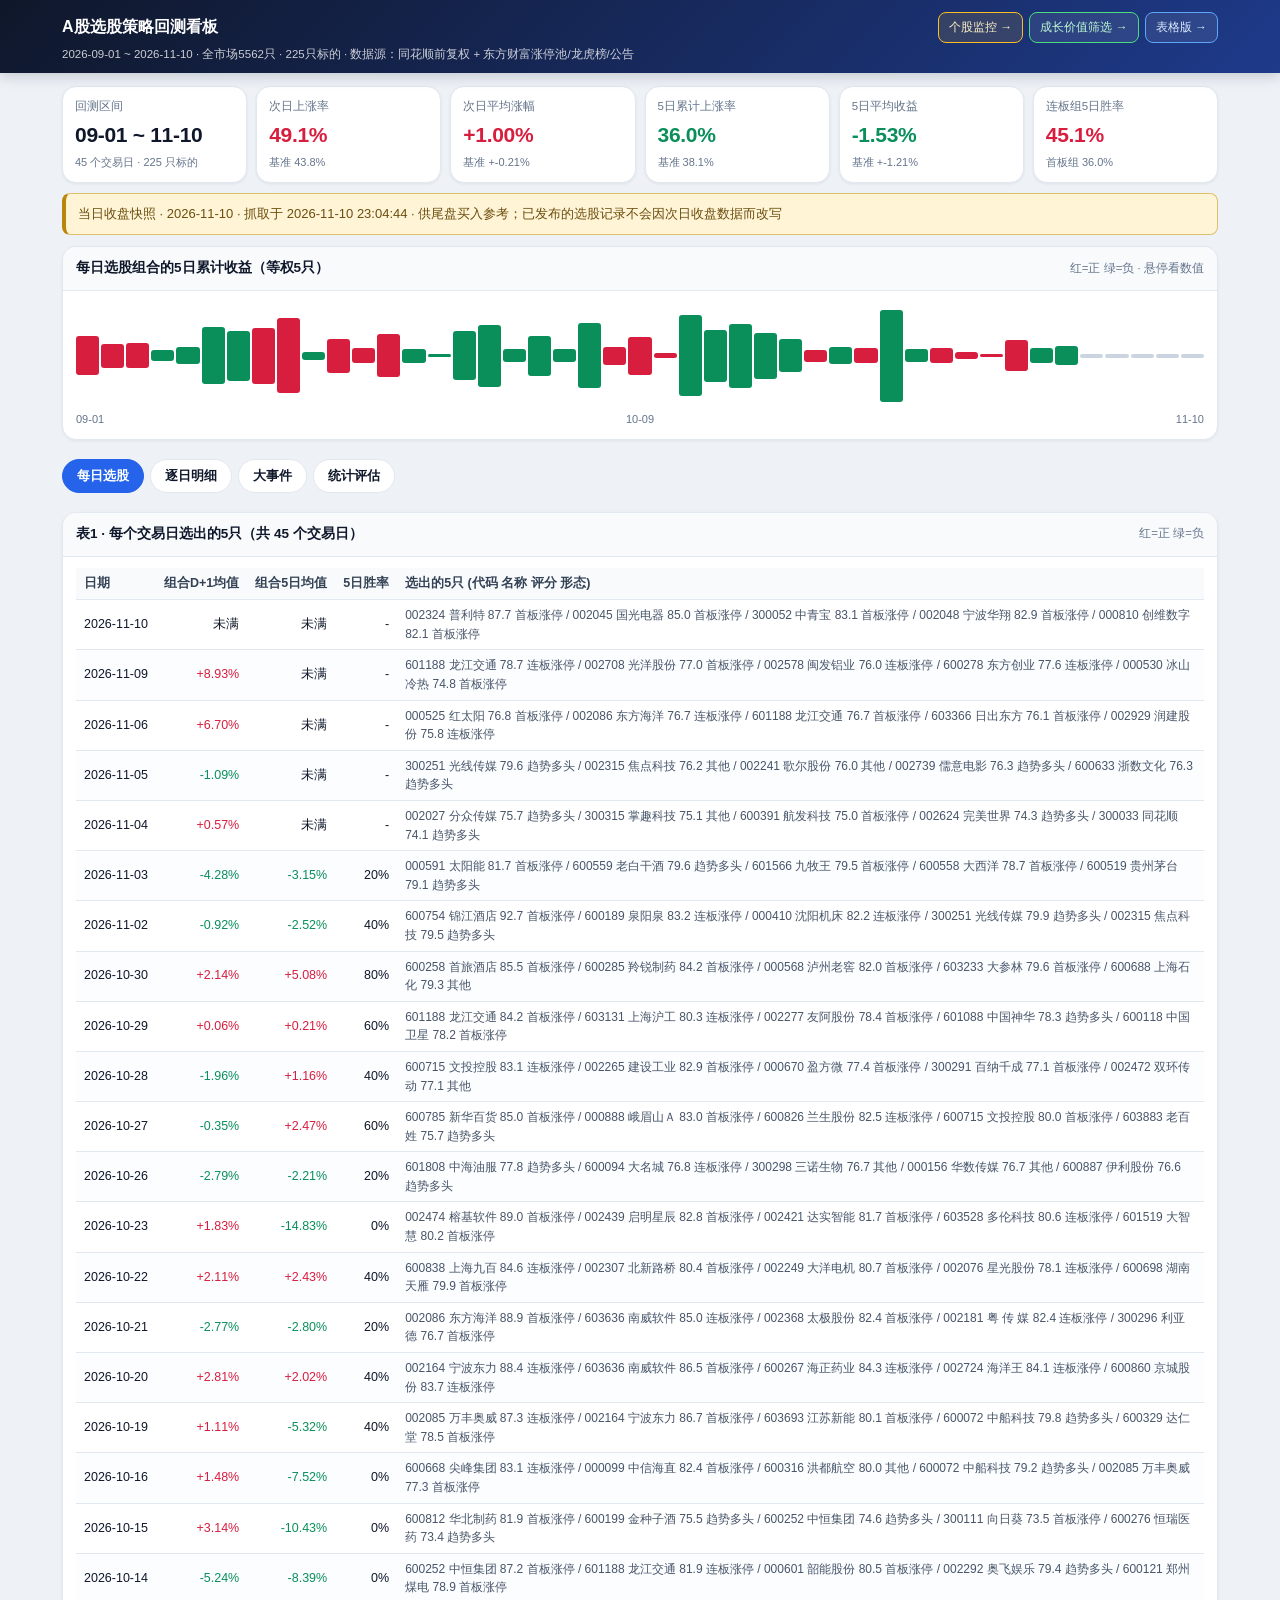
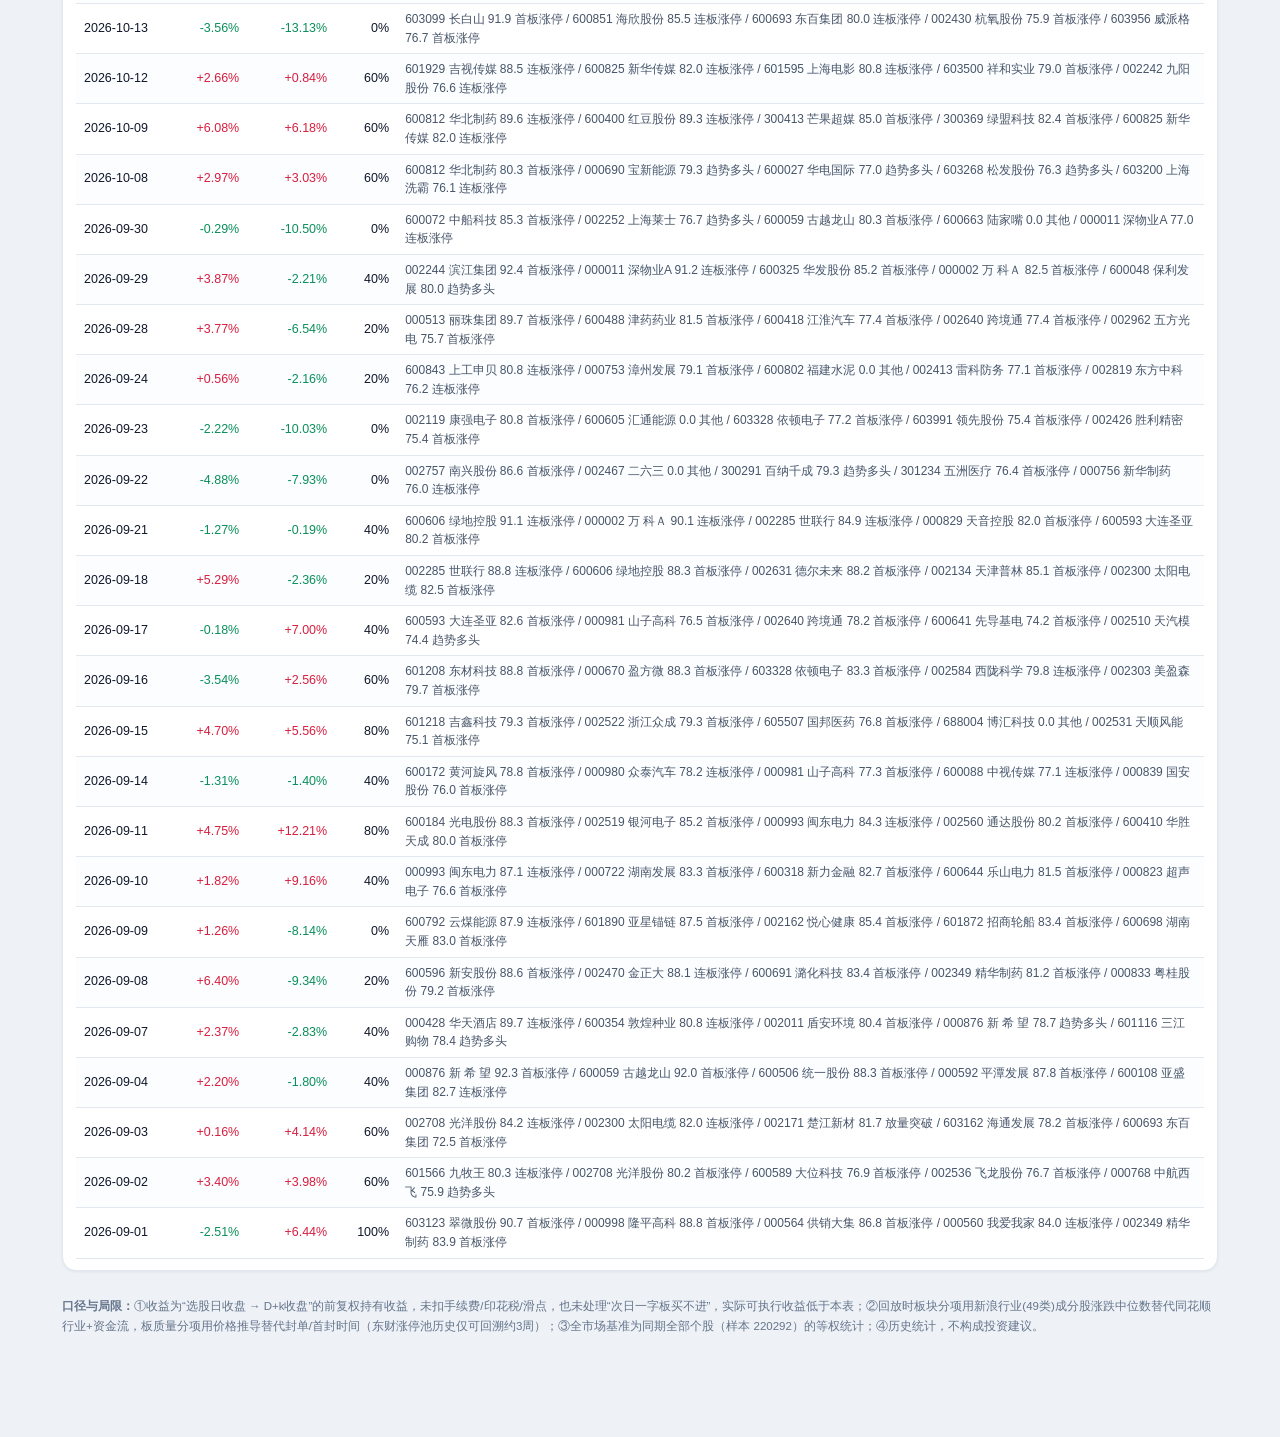
==== commit 048ba689: "tail-end pages 2026-11-10" ====
--- a/docs/index.html
+++ b/docs/index.html
@@ -81,32 +81,33 @@
 header.top .topnav a.m{border-color:#fbbf24;color:#fef3c7;background:rgba(251,191,36,.12)}
 @media (max-width:560px){header.top .topnav{width:100%}header.top .topnav a{flex:1 1 0;text-align:center}}
 </style><noscript><style>.sec{display:block!important}.tabs{display:none}</style></noscript></head><body>
-<header class="top"><div class="in"><div class="topline"><h1>A股选股策略回测看板</h1><nav class="topnav"><a class="m" href="monitor.html">个股监控 →</a><a class="g" href="garp.html">成长价值筛选 →</a><a href="tables.html">表格版 →</a></nav></div><div class="sub">2026-08-31 ~ 2026-11-09 · 全市场5562只 · 225只标的 · 数据源：同花顺前复权 + 东方财富涨停池/龙虎榜/公告</div></div></header>
-<div class="wrap"><div class="kpis"><div class="kpi"><div class="k">回测区间</div><div class="v ">08-31 ~ 11-09</div><div class="n">45 个交易日 · 225 只标的</div></div><div class="kpi"><div class="k">次日上涨率</div><div class="v pos">47.9%</div><div class="n">基准 43.4%</div></div><div class="kpi"><div class="k">次日平均涨幅</div><div class="v pos">+0.81%</div><div class="n">基准 +-0.24%</div></div><div class="kpi"><div class="k">5日累计上涨率</div><div class="v neg">36.5%</div><div class="n">基准 37.1%</div></div><div class="kpi"><div class="k">5日平均收益</div><div class="v neg">-1.53%</div><div class="n">基准 +-1.35%</div></div><div class="kpi"><div class="k">连板组5日胜率</div><div class="v pos">45.1%</div><div class="n">首板组 36.5%</div></div></div>
-<div class="card"><h2>每日选股组合的5日累计收益（等权5只）<span>红=正 绿=负 · 悬停看数值</span></h2><div class="bd"><div class="chart"><div class="bar" style="height:24px;background:var(--dn)" title="08-31 组合5日均值 -3.95%"></div><div class="bar" style="height:39px;background:var(--up)" title="09-01 组合5日均值 +6.44%"></div><div class="bar" style="height:24px;background:var(--up)" title="09-02 组合5日均值 +3.98%"></div><div class="bar" style="height:25px;background:var(--up)" title="09-03 组合5日均值 +4.14%"></div><div class="bar" style="height:11px;background:var(--dn)" title="09-04 组合5日均值 -1.80%"></div><div class="bar" style="height:17px;background:var(--dn)" title="09-07 组合5日均值 -2.83%"></div><div class="bar" style="height:57px;background:var(--dn)" title="09-08 组合5日均值 -9.34%"></div><div class="bar" style="height:50px;background:var(--dn)" title="09-09 组合5日均值 -8.14%"></div><div class="bar" style="height:56px;background:var(--up)" title="09-10 组合5日均值 +9.16%"></div><div class="bar" style="height:75px;background:var(--up)" title="09-11 组合5日均值 +12.21%"></div><div class="bar" style="height:8px;background:var(--dn)" title="09-14 组合5日均值 -1.40%"></div><div class="bar" style="height:34px;background:var(--up)" title="09-15 组合5日均值 +5.56%"></div><div class="bar" style="height:15px;background:var(--up)" title="09-16 组合5日均值 +2.56%"></div><div class="bar" style="height:43px;background:var(--up)" title="09-17 组合5日均值 +7.00%"></div><div class="bar" style="height:14px;background:var(--dn)" title="09-18 组合5日均值 -2.36%"></div><div class="bar" style="height:3px;background:var(--dn)" title="09-21 组合5日均值 -0.19%"></div><div class="bar" style="height:49px;background:var(--dn)" title="09-22 组合5日均值 -7.93%"></div><div class="bar" style="height:62px;background:var(--dn)" title="09-23 组合5日均值 -10.03%"></div><div class="bar" style="height:13px;background:var(--dn)" title="09-24 组合5日均值 -2.16%"></div><div class="bar" style="height:40px;background:var(--dn)" title="09-28 组合5日均值 -6.54%"></div><div class="bar" style="height:13px;background:var(--dn)" title="09-29 组合5日均值 -2.21%"></div><div class="bar" style="height:65px;background:var(--dn)" title="09-30 组合5日均值 -10.50%"></div><div class="bar" style="height:18px;background:var(--up)" title="10-08 组合5日均值 +3.03%"></div><div class="bar" style="height:38px;background:var(--up)" title="10-09 组合5日均值 +6.18%"></div><div class="bar" style="height:5px;background:var(--up)" title="10-12 组合5日均值 +0.84%"></div><div class="bar" style="height:81px;background:var(--dn)" title="10-13 组合5日均值 -13.13%"></div><div class="bar" style="height:52px;background:var(--dn)" title="10-14 组合5日均值 -8.39%"></div><div class="bar" style="height:64px;background:var(--dn)" title="10-15 组合5日均值 -10.43%"></div><div class="bar" style="height:46px;background:var(--dn)" title="10-16 组合5日均值 -7.52%"></div><div class="bar" style="height:33px;background:var(--dn)" title="10-19 组合5日均值 -5.32%"></div><div class="bar" style="height:12px;background:var(--up)" title="10-20 组合5日均值 +2.02%"></div><div class="bar" style="height:17px;background:var(--dn)" title="10-21 组合5日均值 -2.80%"></div><div class="bar" style="height:15px;background:var(--up)" title="10-22 组合5日均值 +2.43%"></div><div class="bar" style="height:92px;background:var(--dn)" title="10-23 组合5日均值 -14.83%"></div><div class="bar" style="height:13px;background:var(--dn)" title="10-26 组合5日均值 -2.21%"></div><div class="bar" style="height:15px;background:var(--up)" title="10-27 组合5日均值 +2.47%"></div><div class="bar" style="height:7px;background:var(--up)" title="10-28 组合5日均值 +1.16%"></div><div class="bar" style="height:3px;background:var(--up)" title="10-29 组合5日均值 +0.21%"></div><div class="bar" style="height:31px;background:var(--up)" title="10-30 组合5日均值 +5.08%"></div><div class="bar" style="height:14px;background:var(--dn)" title="11-02 组合5日均值 -2.33%"></div><div class="bar" style="height:4px;background:#cbd5e1" title="11-03 未满5日"></div><div class="bar" style="height:4px;background:#cbd5e1" title="11-04 未满5日"></div><div class="bar" style="height:4px;background:#cbd5e1" title="11-05 未满5日"></div><div class="bar" style="height:4px;background:#cbd5e1" title="11-06 未满5日"></div><div class="bar" style="height:4px;background:#cbd5e1" title="11-09 未满5日"></div></div><div class="axis"><span>08-31</span><span>10-08</span><span>11-09</span></div></div></div>
+<header class="top"><div class="in"><div class="topline"><h1>A股选股策略回测看板</h1><nav class="topnav"><a class="m" href="monitor.html">个股监控 →</a><a class="g" href="garp.html">成长价值筛选 →</a><a href="tables.html">表格版 →</a></nav></div><div class="sub">2026-09-01 ~ 2026-11-10 · 全市场5562只 · 225只标的 · 数据源：同花顺前复权 + 东方财富涨停池/龙虎榜/公告</div></div></header>
+<div class="wrap"><div class="kpis"><div class="kpi"><div class="k">回测区间</div><div class="v ">09-01 ~ 11-10</div><div class="n">45 个交易日 · 225 只标的</div></div><div class="kpi"><div class="k">次日上涨率</div><div class="v pos">49.1%</div><div class="n">基准 43.8%</div></div><div class="kpi"><div class="k">次日平均涨幅</div><div class="v pos">+1.00%</div><div class="n">基准 +-0.21%</div></div><div class="kpi"><div class="k">5日累计上涨率</div><div class="v neg">36.0%</div><div class="n">基准 38.1%</div></div><div class="kpi"><div class="k">5日平均收益</div><div class="v neg">-1.53%</div><div class="n">基准 +-1.21%</div></div><div class="kpi"><div class="k">连板组5日胜率</div><div class="v pos">45.1%</div><div class="n">首板组 36.0%</div></div></div>
+<div style="background:#fff4d6;border:1px solid #dfc06a;border-left:4px solid #b8860b;border-radius:8px;padding:10px 12px;color:#6b4d0d;margin:10px 0;font-size:13px">当日收盘快照 · 2026-11-10 · 抓取于 2026-11-10 23:04:44 · 供尾盘买入参考；已发布的选股记录不会因次日收盘数据而改写</div>
+<div class="card"><h2>每日选股组合的5日累计收益（等权5只）<span>红=正 绿=负 · 悬停看数值</span></h2><div class="bd"><div class="chart"><div class="bar" style="height:39px;background:var(--up)" title="09-01 组合5日均值 +6.44%"></div><div class="bar" style="height:24px;background:var(--up)" title="09-02 组合5日均值 +3.98%"></div><div class="bar" style="height:25px;background:var(--up)" title="09-03 组合5日均值 +4.14%"></div><div class="bar" style="height:11px;background:var(--dn)" title="09-04 组合5日均值 -1.80%"></div><div class="bar" style="height:17px;background:var(--dn)" title="09-07 组合5日均值 -2.83%"></div><div class="bar" style="height:57px;background:var(--dn)" title="09-08 组合5日均值 -9.34%"></div><div class="bar" style="height:50px;background:var(--dn)" title="09-09 组合5日均值 -8.14%"></div><div class="bar" style="height:56px;background:var(--up)" title="09-10 组合5日均值 +9.16%"></div><div class="bar" style="height:75px;background:var(--up)" title="09-11 组合5日均值 +12.21%"></div><div class="bar" style="height:8px;background:var(--dn)" title="09-14 组合5日均值 -1.40%"></div><div class="bar" style="height:34px;background:var(--up)" title="09-15 组合5日均值 +5.56%"></div><div class="bar" style="height:15px;background:var(--up)" title="09-16 组合5日均值 +2.56%"></div><div class="bar" style="height:43px;background:var(--up)" title="09-17 组合5日均值 +7.00%"></div><div class="bar" style="height:14px;background:var(--dn)" title="09-18 组合5日均值 -2.36%"></div><div class="bar" style="height:3px;background:var(--dn)" title="09-21 组合5日均值 -0.19%"></div><div class="bar" style="height:49px;background:var(--dn)" title="09-22 组合5日均值 -7.93%"></div><div class="bar" style="height:62px;background:var(--dn)" title="09-23 组合5日均值 -10.03%"></div><div class="bar" style="height:13px;background:var(--dn)" title="09-24 组合5日均值 -2.16%"></div><div class="bar" style="height:40px;background:var(--dn)" title="09-28 组合5日均值 -6.54%"></div><div class="bar" style="height:13px;background:var(--dn)" title="09-29 组合5日均值 -2.21%"></div><div class="bar" style="height:65px;background:var(--dn)" title="09-30 组合5日均值 -10.50%"></div><div class="bar" style="height:18px;background:var(--up)" title="10-08 组合5日均值 +3.03%"></div><div class="bar" style="height:38px;background:var(--up)" title="10-09 组合5日均值 +6.18%"></div><div class="bar" style="height:5px;background:var(--up)" title="10-12 组合5日均值 +0.84%"></div><div class="bar" style="height:81px;background:var(--dn)" title="10-13 组合5日均值 -13.13%"></div><div class="bar" style="height:52px;background:var(--dn)" title="10-14 组合5日均值 -8.39%"></div><div class="bar" style="height:64px;background:var(--dn)" title="10-15 组合5日均值 -10.43%"></div><div class="bar" style="height:46px;background:var(--dn)" title="10-16 组合5日均值 -7.52%"></div><div class="bar" style="height:33px;background:var(--dn)" title="10-19 组合5日均值 -5.32%"></div><div class="bar" style="height:12px;background:var(--up)" title="10-20 组合5日均值 +2.02%"></div><div class="bar" style="height:17px;background:var(--dn)" title="10-21 组合5日均值 -2.80%"></div><div class="bar" style="height:15px;background:var(--up)" title="10-22 组合5日均值 +2.43%"></div><div class="bar" style="height:92px;background:var(--dn)" title="10-23 组合5日均值 -14.83%"></div><div class="bar" style="height:13px;background:var(--dn)" title="10-26 组合5日均值 -2.21%"></div><div class="bar" style="height:15px;background:var(--up)" title="10-27 组合5日均值 +2.47%"></div><div class="bar" style="height:7px;background:var(--up)" title="10-28 组合5日均值 +1.16%"></div><div class="bar" style="height:3px;background:var(--up)" title="10-29 组合5日均值 +0.21%"></div><div class="bar" style="height:31px;background:var(--up)" title="10-30 组合5日均值 +5.08%"></div><div class="bar" style="height:15px;background:var(--dn)" title="11-02 组合5日均值 -2.52%"></div><div class="bar" style="height:19px;background:var(--dn)" title="11-03 组合5日均值 -3.15%"></div><div class="bar" style="height:4px;background:#cbd5e1" title="11-04 未满5日"></div><div class="bar" style="height:4px;background:#cbd5e1" title="11-05 未满5日"></div><div class="bar" style="height:4px;background:#cbd5e1" title="11-06 未满5日"></div><div class="bar" style="height:4px;background:#cbd5e1" title="11-09 未满5日"></div><div class="bar" style="height:4px;background:#cbd5e1" title="11-10 未满5日"></div></div><div class="axis"><span>09-01</span><span>10-09</span><span>11-10</span></div></div></div>
 <div class="tabs" id="tb"><button data-v="s1" class="on">每日选股</button><button data-v="s2">逐日明细</button><button data-v="s3">大事件</button><button data-v="s4">统计评估</button></div>
-<section id="s1" class="sec on"><div class="card"><h2>表1 · 每个交易日选出的5只（共 45 个交易日）<span>红=正 绿=负</span></h2><div class="bd"><div class="tw"><table class="resp"><thead><tr><th>日期</th><th>组合D+1均值</th><th>组合5日均值</th><th>5日胜率</th><th>选出的5只 (代码 名称 评分 形态)</th></tr></thead><tbody><tr data-d="2026-11-09"><td data-l="日期">2026-11-09</td><td data-l="组合D+1均值" class="num ">未满</td><td data-l="组合5日均值" class="num ">未满</td><td data-l="5日胜率" class="num">-</td><td data-l="选出的5只 (代码 名称 评分 形态)" class="ev">601188 龙江交通 79.1 连板涨停 / 002708 光洋股份 76.6 首板涨停 / 002578 闽发铝业 76.5 连板涨停 / 600278 东方创业 75.6 连板涨停 / 000530 冰山冷热 75.2 首板涨停</td></tr><tr data-d="2026-11-06"><td data-l="日期">2026-11-06</td><td data-l="组合D+1均值" class="num pos">+5.89%</td><td data-l="组合5日均值" class="num ">未满</td><td data-l="5日胜率" class="num">-</td><td data-l="选出的5只 (代码 名称 评分 形态)" class="ev">000525 红太阳 76.8 首板涨停 / 002086 东方海洋 76.7 连板涨停 / 601188 龙江交通 76.7 首板涨停 / 603366 日出东方 76.1 首板涨停 / 002929 润建股份 75.8 连板涨停</td></tr><tr data-d="2026-11-05"><td data-l="日期">2026-11-05</td><td data-l="组合D+1均值" class="num neg">-1.09%</td><td data-l="组合5日均值" class="num ">未满</td><td data-l="5日胜率" class="num">-</td><td data-l="选出的5只 (代码 名称 评分 形态)" class="ev">300251 光线传媒 79.6 趋势多头 / 002315 焦点科技 76.2 其他 / 002241 歌尔股份 76.0 其他 / 002739 儒意电影 76.3 趋势多头 / 600633 浙数文化 76.3 趋势多头</td></tr><tr data-d="2026-11-04"><td data-l="日期">2026-11-04</td><td data-l="组合D+1均值" class="num pos">+0.57%</td><td data-l="组合5日均值" class="num ">未满</td><td data-l="5日胜率" class="num">-</td><td data-l="选出的5只 (代码 名称 评分 形态)" class="ev">002027 分众传媒 75.7 趋势多头 / 300315 掌趣科技 75.1 其他 / 600391 航发科技 75.0 首板涨停 / 002624 完美世界 74.3 趋势多头 / 300033 同花顺 74.1 趋势多头</td></tr><tr data-d="2026-11-03"><td data-l="日期">2026-11-03</td><td data-l="组合D+1均值" class="num neg">-4.28%</td><td data-l="组合5日均值" class="num ">未满</td><td data-l="5日胜率" class="num">-</td><td data-l="选出的5只 (代码 名称 评分 形态)" class="ev">000591 太阳能 81.7 首板涨停 / 600559 老白干酒 79.6 趋势多头 / 601566 九牧王 79.5 首板涨停 / 600558 大西洋 78.7 首板涨停 / 600519 贵州茅台 79.1 趋势多头</td></tr><tr data-d="2026-11-02"><td data-l="日期">2026-11-02</td><td data-l="组合D+1均值" class="num neg">-0.92%</td><td data-l="组合5日均值" class="num neg">-2.33%</td><td data-l="5日胜率" class="num">50%</td><td data-l="选出的5只 (代码 名称 评分 形态)" class="ev">600754 锦江酒店 92.7 首板涨停 / 600189 泉阳泉 83.2 连板涨停 / 000410 沈阳机床 82.2 连板涨停 / 300251 光线传媒 79.9 趋势多头 / 002315 焦点科技 79.5 趋势多头</td></tr><tr data-d="2026-10-30"><td data-l="日期">2026-10-30</td><td data-l="组合D+1均值" class="num pos">+2.14%</td><td data-l="组合5日均值" class="num pos">+5.08%</td><td data-l="5日胜率" class="num">80%</td><td data-l="选出的5只 (代码 名称 评分 形态)" class="ev">600258 首旅酒店 85.5 首板涨停 / 600285 羚锐制药 84.2 首板涨停 / 000568 泸州老窖 82.0 首板涨停 / 603233 大参林 79.6 首板涨停 / 600688 上海石化 79.3 其他</td></tr><tr data-d="2026-10-29"><td data-l="日期">2026-10-29</td><td data-l="组合D+1均值" class="num pos">+0.06%</td><td data-l="组合5日均值" class="num pos">+0.21%</td><td data-l="5日胜率" class="num">60%</td><td data-l="选出的5只 (代码 名称 评分 形态)" class="ev">601188 龙江交通 84.2 首板涨停 / 603131 上海沪工 80.3 连板涨停 / 002277 友阿股份 78.4 首板涨停 / 601088 中国神华 78.3 趋势多头 / 600118 中国卫星 78.2 首板涨停</td></tr><tr data-d="2026-10-28"><td data-l="日期">2026-10-28</td><td data-l="组合D+1均值" class="num neg">-1.96%</td><td data-l="组合5日均值" class="num pos">+1.16%</td><td data-l="5日胜率" class="num">40%</td><td data-l="选出的5只 (代码 名称 评分 形态)" class="ev">600715 文投控股 83.1 连板涨停 / 002265 建设工业 82.9 首板涨停 / 000670 盈方微 77.4 首板涨停 / 300291 百纳千成 77.1 首板涨停 / 002472 双环传动 77.1 其他</td></tr><tr data-d="2026-10-27"><td data-l="日期">2026-10-27</td><td data-l="组合D+1均值" class="num neg">-0.35%</td><td data-l="组合5日均值" class="num pos">+2.47%</td><td data-l="5日胜率" class="num">60%</td><td data-l="选出的5只 (代码 名称 评分 形态)" class="ev">600785 新华百货 85.0 首板涨停 / 000888 峨眉山Ａ 83.0 首板涨停 / 600826 兰生股份 82.5 连板涨停 / 600715 文投控股 80.0 首板涨停 / 603883 老百姓 75.7 趋势多头</td></tr><tr data-d="2026-10-26"><td data-l="日期">2026-10-26</td><td data-l="组合D+1均值" class="num neg">-2.79%</td><td data-l="组合5日均值" class="num neg">-2.21%</td><td data-l="5日胜率" class="num">20%</td><td data-l="选出的5只 (代码 名称 评分 形态)" class="ev">601808 中海油服 77.8 趋势多头 / 600094 大名城 76.8 连板涨停 / 300298 三诺生物 76.7 其他 / 000156 华数传媒 76.7 其他 / 600887 伊利股份 76.6 趋势多头</td></tr><tr data-d="2026-10-23"><td data-l="日期">2026-10-23</td><td data-l="组合D+1均值" class="num pos">+1.83%</td><td data-l="组合5日均值" class="num neg">-14.83%</td><td data-l="5日胜率" class="num">0%</td><td data-l="选出的5只 (代码 名称 评分 形态)" class="ev">002474 榕基软件 89.0 首板涨停 / 002439 启明星辰 82.8 首板涨停 / 002421 达实智能 81.7 首板涨停 / 603528 多伦科技 80.6 连板涨停 / 601519 大智慧 80.2 首板涨停</td></tr><tr data-d="2026-10-22"><td data-l="日期">2026-10-22</td><td data-l="组合D+1均值" class="num pos">+2.11%</td><td data-l="组合5日均值" class="num pos">+2.43%</td><td data-l="5日胜率" class="num">40%</td><td data-l="选出的5只 (代码 名称 评分 形态)" class="ev">600838 上海九百 84.6 连板涨停 / 002307 北新路桥 80.4 首板涨停 / 002249 大洋电机 80.7 首板涨停 / 002076 星光股份 78.1 连板涨停 / 600698 湖南天雁 79.9 首板涨停</td></tr><tr data-d="2026-10-21"><td data-l="日期">2026-10-21</td><td data-l="组合D+1均值" class="num neg">-2.77%</td><td data-l="组合5日均值" class="num neg">-2.80%</td><td data-l="5日胜率" class="num">20%</td><td data-l="选出的5只 (代码 名称 评分 形态)" class="ev">002086 东方海洋 88.9 首板涨停 / 603636 南威软件 85.0 连板涨停 / 002368 太极股份 82.4 首板涨停 / 002181 粤 传 媒 82.4 连板涨停 / 300296 利亚德 76.7 首板涨停</td></tr><tr data-d="2026-10-20"><td data-l="日期">2026-10-20</td><td data-l="组合D+1均值" class="num pos">+2.81%</td><td data-l="组合5日均值" class="num pos">+2.02%</td><td data-l="5日胜率" class="num">40%</td><td data-l="选出的5只 (代码 名称 评分 形态)" class="ev">002164 宁波东力 88.4 连板涨停 / 603636 南威软件 86.5 首板涨停 / 600267 海正药业 84.7 连板涨停 / 002724 海洋王 84.1 连板涨停 / 600860 京城股份 83.7 连板涨停</td></tr><tr data-d="2026-10-19"><td data-l="日期">2026-10-19</td><td data-l="组合D+1均值" class="num pos">+1.11%</td><td data-l="组合5日均值" class="num neg">-5.32%</td><td data-l="5日胜率" class="num">40%</td><td data-l="选出的5只 (代码 名称 评分 形态)" class="ev">002085 万丰奥威 87.3 连板涨停 / 002164 宁波东力 86.7 首板涨停 / 603693 江苏新能 80.1 首板涨停 / 600072 中船科技 79.8 趋势多头 / 600329 达仁堂 78.5 首板涨停</td></tr><tr data-d="2026-10-16"><td data-l="日期">2026-10-16</td><td data-l="组合D+1均值" class="num pos">+1.48%</td><td data-l="组合5日均值" class="num neg">-7.52%</td><td data-l="5日胜率" class="num">0%</td><td data-l="选出的5只 (代码 名称 评分 形态)" class="ev">600668 尖峰集团 83.1 连板涨停 / 000099 中信海直 82.4 首板涨停 / 600316 洪都航空 80.0 其他 / 600072 中船科技 79.2 趋势多头 / 002085 万丰奥威 77.3 首板涨停</td></tr><tr data-d="2026-10-15"><td data-l="日期">2026-10-15</td><td data-l="组合D+1均值" class="num pos">+3.14%</td><td data-l="组合5日均值" class="num neg">-10.43%</td><td data-l="5日胜率" class="num">0%</td><td data-l="选出的5只 (代码 名称 评分 形态)" class="ev">600812 华北制药 81.9 首板涨停 / 600199 金种子酒 75.5 趋势多头 / 600252 中恒集团 74.6 趋势多头 / 300111 向日葵 73.5 首板涨停 / 600276 恒瑞医药 73.4 趋势多头</td></tr><tr data-d="2026-10-14"><td data-l="日期">2026-10-14</td><td data-l="组合D+1均值" class="num neg">-5.24%</td><td data-l="组合5日均值" class="num neg">-8.39%</td><td data-l="5日胜率" class="num">0%</td><td data-l="选出的5只 (代码 名称 评分 形态)" class="ev">600252 中恒集团 87.2 首板涨停 / 601188 龙江交通 81.9 连板涨停 / 000601 韶能股份 80.5 首板涨停 / 002292 奥飞娱乐 79.4 趋势多头 / 600121 郑州煤电 78.9 首板涨停</td></tr><tr data-d="2026-10-13"><td data-l="日期">2026-10-13</td><td data-l="组合D+1均值" class="num neg">-3.56%</td><td data-l="组合5日均值" class="num neg">-13.13%</td><td data-l="5日胜率" class="num">0%</td><td data-l="选出的5只 (代码 名称 评分 形态)" class="ev">603099 长白山 91.9 首板涨停 / 600851 海欣股份 85.5 连板涨停 / 600693 东百集团 80.0 连板涨停 / 002430 杭氧股份 75.9 首板涨停 / 603956 威派格 76.7 首板涨停</td></tr><tr data-d="2026-10-12"><td data-l="日期">2026-10-12</td><td data-l="组合D+1均值" class="num pos">+2.66%</td><td data-l="组合5日均值" class="num pos">+0.84%</td><td data-l="5日胜率" class="num">60%</td><td data-l="选出的5只 (代码 名称 评分 形态)" class="ev">601929 吉视传媒 88.5 连板涨停 / 600825 新华传媒 82.0 连板涨停 / 601595 上海电影 80.8 连板涨停 / 603500 祥和实业 79.0 首板涨停 / 002242 九阳股份 76.6 连板涨停</td></tr><tr data-d="2026-10-09"><td data-l="日期">2026-10-09</td><td data-l="组合D+1均值" class="num pos">+6.08%</td><td data-l="组合5日均值" class="num pos">+6.18%</td><td data-l="5日胜率" class="num">60%</td><td data-l="选出的5只 (代码 名称 评分 形态)" class="ev">600812 华北制药 89.6 连板涨停 / 600400 红豆股份 89.3 连板涨停 / 300413 芒果超媒 85.0 首板涨停 / 300369 绿盟科技 82.4 首板涨停 / 600825 新华传媒 82.0 连板涨停</td></tr><tr data-d="2026-10-08"><td data-l="日期">2026-10-08</td><td data-l="组合D+1均值" class="num pos">+2.97%</td><td data-l="组合5日均值" class="num pos">+3.03%</td><td data-l="5日胜率" class="num">60%</td><td data-l="选出的5只 (代码 名称 评分 形态)" class="ev">600812 华北制药 80.3 首板涨停 / 000690 宝新能源 79.3 趋势多头 / 600027 华电国际 77.0 趋势多头 / 603268 松发股份 76.3 趋势多头 / 603200 上海洗霸 76.1 连板涨停</td></tr><tr data-d="2026-09-30"><td data-l="日期">2026-09-30</td><td data-l="组合D+1均值" class="num neg">-0.29%</td><td data-l="组合5日均值" class="num neg">-10.50%</td><td data-l="5日胜率" class="num">0%</td><td data-l="选出的5只 (代码 名称 评分 形态)" class="ev">600072 中船科技 85.3 首板涨停 / 002252 上海莱士 76.7 趋势多头 / 600059 古越龙山 80.3 首板涨停 / 600663 陆家嘴 0.0 其他 / 000011 深物业A 77.0 连板涨停</td></tr><tr data-d="2026-09-29"><td data-l="日期">2026-09-29</td><td data-l="组合D+1均值" class="num pos">+3.87%</td><td data-l="组合5日均值" class="num neg">-2.21%</td><td data-l="5日胜率" class="num">40%</td><td data-l="选出的5只 (代码 名称 评分 形态)" class="ev">002244 滨江集团 92.4 首板涨停 / 000011 深物业A 91.2 连板涨停 / 600325 华发股份 85.2 首板涨停 / 000002 万 科Ａ 82.5 首板涨停 / 600048 保利发展 80.0 趋势多头</td></tr><tr data-d="2026-09-28"><td data-l="日期">2026-09-28</td><td data-l="组合D+1均值" class="num pos">+3.77%</td><td data-l="组合5日均值" class="num neg">-6.54%</td><td data-l="5日胜率" class="num">20%</td><td data-l="选出的5只 (代码 名称 评分 形态)" class="ev">000513 丽珠集团 89.7 首板涨停 / 600488 津药药业 81.5 首板涨停 / 600418 江淮汽车 77.4 首板涨停 / 002640 跨境通 77.4 首板涨停 / 002962 五方光电 75.7 首板涨停</td></tr><tr data-d="2026-09-24"><td data-l="日期">2026-09-24</td><td data-l="组合D+1均值" class="num pos">+0.56%</td><td data-l="组合5日均值" class="num neg">-2.16%</td><td data-l="5日胜率" class="num">20%</td><td data-l="选出的5只 (代码 名称 评分 形态)" class="ev">600843 上工申贝 80.8 连板涨停 / 000753 漳州发展 79.1 首板涨停 / 600802 福建水泥 0.0 其他 / 002413 雷科防务 77.1 首板涨停 / 002819 东方中科 76.2 连板涨停</td></tr><tr data-d="2026-09-23"><td data-l="日期">2026-09-23</td><td data-l="组合D+1均值" class="num neg">-2.22%</td><td data-l="组合5日均值" class="num neg">-10.03%</td><td data-l="5日胜率" class="num">0%</td><td data-l="选出的5只 (代码 名称 评分 形态)" class="ev">002119 康强电子 80.8 首板涨停 / 600605 汇通能源 0.0 其他 / 603328 依顿电子 77.2 首板涨停 / 603991 领先股份 75.4 首板涨停 / 002426 胜利精密 75.4 首板涨停</td></tr><tr data-d="2026-09-22"><td data-l="日期">2026-09-22</td><td data-l="组合D+1均值" class="num neg">-4.88%</td><td data-l="组合5日均值" class="num neg">-7.93%</td><td data-l="5日胜率" class="num">0%</td><td data-l="选出的5只 (代码 名称 评分 形态)" class="ev">002757 南兴股份 86.6 首板涨停 / 002467 二六三 0.0 其他 / 300291 百纳千成 79.3 趋势多头 / 301234 五洲医疗 76.4 首板涨停 / 000756 新华制药 76.0 连板涨停</td></tr><tr data-d="2026-09-21"><td data-l="日期">2026-09-21</td><td data-l="组合D+1均值" class="num neg">-1.27%</td><td data-l="组合5日均值" class="num neg">-0.19%</td><td data-l="5日胜率" class="num">40%</td><td data-l="选出的5只 (代码 名称 评分 形态)" class="ev">600606 绿地控股 91.1 连板涨停 / 000002 万 科Ａ 90.1 连板涨停 / 002285 世联行 84.9 连板涨停 / 000829 天音控股 82.0 首板涨停 / 600593 大连圣亚 80.2 首板涨停</td></tr><tr data-d="2026-09-18"><td data-l="日期">2026-09-18</td><td data-l="组合D+1均值" class="num pos">+5.29%</td><td data-l="组合5日均值" class="num neg">-2.36%</td><td data-l="5日胜率" class="num">20%</td><td data-l="选出的5只 (代码 名称 评分 形态)" class="ev">002285 世联行 88.8 连板涨停 / 600606 绿地控股 88.3 首板涨停 / 002631 德尔未来 88.2 首板涨停 / 002134 天津普林 85.1 首板涨停 / 002300 太阳电缆 82.5 首板涨停</td></tr><tr data-d="2026-09-17"><td data-l="日期">2026-09-17</td><td data-l="组合D+1均值" class="num neg">-0.18%</td><td data-l="组合5日均值" class="num pos">+7.00%</td><td data-l="5日胜率" class="num">40%</td><td data-l="选出的5只 (代码 名称 评分 形态)" class="ev">600593 大连圣亚 82.6 首板涨停 / 000981 山子高科 76.5 首板涨停 / 002640 跨境通 78.2 首板涨停 / 600641 先导基电 74.2 首板涨停 / 002510 天汽模 74.4 趋势多头</td></tr><tr data-d="2026-09-16"><td data-l="日期">2026-09-16</td><td data-l="组合D+1均值" class="num neg">-3.54%</td><td data-l="组合5日均值" class="num pos">+2.56%</td><td data-l="5日胜率" class="num">60%</td><td data-l="选出的5只 (代码 名称 评分 形态)" class="ev">601208 东材科技 88.8 首板涨停 / 000670 盈方微 88.3 首板涨停 / 603328 依顿电子 83.3 首板涨停 / 002584 西陇科学 79.8 连板涨停 / 002303 美盈森 79.7 首板涨停</td></tr><tr data-d="2026-09-15"><td data-l="日期">2026-09-15</td><td data-l="组合D+1均值" class="num pos">+4.70%</td><td data-l="组合5日均值" class="num pos">+5.56%</td><td data-l="5日胜率" class="num">80%</td><td data-l="选出的5只 (代码 名称 评分 形态)" class="ev">601218 吉鑫科技 79.3 首板涨停 / 002522 浙江众成 79.3 首板涨停 / 605507 国邦医药 76.8 首板涨停 / 688004 博汇科技 0.0 其他 / 002531 天顺风能 75.1 首板涨停</td></tr><tr data-d="2026-09-14"><td data-l="日期">2026-09-14</td><td data-l="组合D+1均值" class="num neg">-1.31%</td><td data-l="组合5日均值" class="num neg">-1.40%</td><td data-l="5日胜率" class="num">40%</td><td data-l="选出的5只 (代码 名称 评分 形态)" class="ev">600172 黄河旋风 78.8 首板涨停 / 000980 众泰汽车 78.2 连板涨停 / 000981 山子高科 77.3 首板涨停 / 600088 中视传媒 77.1 连板涨停 / 000839 国安股份 76.0 首板涨停</td></tr><tr data-d="2026-09-11"><td data-l="日期">2026-09-11</td><td data-l="组合D+1均值" class="num pos">+4.75%</td><td data-l="组合5日均值" class="num pos">+12.21%</td><td data-l="5日胜率" class="num">80%</td><td data-l="选出的5只 (代码 名称 评分 形态)" class="ev">600184 光电股份 88.3 首板涨停 / 002519 银河电子 85.2 首板涨停 / 000993 闽东电力 84.3 连板涨停 / 002560 通达股份 80.2 首板涨停 / 600410 华胜天成 80.0 首板涨停</td></tr><tr data-d="2026-09-10"><td data-l="日期">2026-09-10</td><td data-l="组合D+1均值" class="num pos">+1.82%</td><td data-l="组合5日均值" class="num pos">+9.16%</td><td data-l="5日胜率" class="num">40%</td><td data-l="选出的5只 (代码 名称 评分 形态)" class="ev">000993 闽东电力 87.1 连板涨停 / 000722 湖南发展 83.3 首板涨停 / 600318 新力金融 82.7 首板涨停 / 600644 乐山电力 81.5 首板涨停 / 000823 超声电子 76.6 首板涨停</td></tr><tr data-d="2026-09-09"><td data-l="日期">2026-09-09</td><td data-l="组合D+1均值" class="num pos">+1.26%</td><td data-l="组合5日均值" class="num neg">-8.14%</td><td data-l="5日胜率" class="num">0%</td><td data-l="选出的5只 (代码 名称 评分 形态)" class="ev">600792 云煤能源 87.9 连板涨停 / 601890 亚星锚链 87.5 首板涨停 / 002162 悦心健康 85.4 首板涨停 / 601872 招商轮船 83.4 首板涨停 / 600698 湖南天雁 83.0 首板涨停</td></tr><tr data-d="2026-09-08"><td data-l="日期">2026-09-08</td><td data-l="组合D+1均值" class="num pos">+6.40%</td><td data-l="组合5日均值" class="num neg">-9.34%</td><td data-l="5日胜率" class="num">20%</td><td data-l="选出的5只 (代码 名称 评分 形态)" class="ev">600596 新安股份 88.6 首板涨停 / 002470 金正大 88.1 连板涨停 / 600691 潞化科技 83.4 首板涨停 / 002349 精华制药 81.2 首板涨停 / 000833 粤桂股份 79.2 首板涨停</td></tr><tr data-d="2026-09-07"><td data-l="日期">2026-09-07</td><td data-l="组合D+1均值" class="num pos">+2.37%</td><td data-l="组合5日均值" class="num neg">-2.83%</td><td data-l="5日胜率" class="num">40%</td><td data-l="选出的5只 (代码 名称 评分 形态)" class="ev">000428 华天酒店 89.7 连板涨停 / 600354 敦煌种业 80.8 连板涨停 / 002011 盾安环境 80.4 首板涨停 / 000876 新 希 望 78.7 趋势多头 / 601116 三江购物 78.4 趋势多头</td></tr><tr data-d="2026-09-04"><td data-l="日期">2026-09-04</td><td data-l="组合D+1均值" class="num pos">+2.20%</td><td data-l="组合5日均值" class="num neg">-1.80%</td><td data-l="5日胜率" class="num">40%</td><td data-l="选出的5只 (代码 名称 评分 形态)" class="ev">000876 新 希 望 92.3 首板涨停 / 600059 古越龙山 92.0 首板涨停 / 600506 统一股份 88.3 首板涨停 / 000592 平潭发展 87.8 首板涨停 / 600108 亚盛集团 82.7 连板涨停</td></tr><tr data-d="2026-09-03"><td data-l="日期">2026-09-03</td><td data-l="组合D+1均值" class="num pos">+0.16%</td><td data-l="组合5日均值" class="num pos">+4.14%</td><td data-l="5日胜率" class="num">60%</td><td data-l="选出的5只 (代码 名称 评分 形态)" class="ev">002708 光洋股份 84.2 连板涨停 / 002300 太阳电缆 82.0 连板涨停 / 002171 楚江新材 81.7 放量突破 / 603162 海通发展 78.2 首板涨停 / 600693 东百集团 72.5 首板涨停</td></tr><tr data-d="2026-09-02"><td data-l="日期">2026-09-02</td><td data-l="组合D+1均值" class="num pos">+3.40%</td><td data-l="组合5日均值" class="num pos">+3.98%</td><td data-l="5日胜率" class="num">60%</td><td data-l="选出的5只 (代码 名称 评分 形态)" class="ev">601566 九牧王 80.3 连板涨停 / 002708 光洋股份 80.2 首板涨停 / 600589 大位科技 76.9 首板涨停 / 002536 飞龙股份 76.7 首板涨停 / 000768 中航西飞 75.9 趋势多头</td></tr><tr data-d="2026-09-01"><td data-l="日期">2026-09-01</td><td data-l="组合D+1均值" class="num neg">-2.51%</td><td data-l="组合5日均值" class="num pos">+6.44%</td><td data-l="5日胜率" class="num">100%</td><td data-l="选出的5只 (代码 名称 评分 形态)" class="ev">603123 翠微股份 90.7 首板涨停 / 000998 隆平高科 88.8 首板涨停 / 000564 供销大集 86.8 首板涨停 / 000560 我爱我家 84.0 连板涨停 / 002349 精华制药 83.9 首板涨停</td></tr><tr data-d="2026-08-31"><td data-l="日期">2026-08-31</td><td data-l="组合D+1均值" class="num pos">+2.22%</td><td data-l="组合5日均值" class="num neg">-3.95%</td><td data-l="5日胜率" class="num">40%</td><td data-l="选出的5只 (代码 名称 评分 形态)" class="ev">002396 星网锐捷 81.6 连板涨停 / 000977 浪潮信息 79.3 首板涨停 / 002881 美格智能 79.1 首板涨停 / 603358 华达科技 78.5 首板涨停 / 600121 郑州煤电 77.6 首板涨停</td></tr></tbody></table></div></div></div></section>
+<section id="s1" class="sec on"><div class="card"><h2>表1 · 每个交易日选出的5只（共 45 个交易日）<span>红=正 绿=负</span></h2><div class="bd"><div class="tw"><table class="resp"><thead><tr><th>日期</th><th>组合D+1均值</th><th>组合5日均值</th><th>5日胜率</th><th>选出的5只 (代码 名称 评分 形态)</th></tr></thead><tbody><tr data-d="2026-11-10"><td data-l="日期">2026-11-10</td><td data-l="组合D+1均值" class="num ">未满</td><td data-l="组合5日均值" class="num ">未满</td><td data-l="5日胜率" class="num">-</td><td data-l="选出的5只 (代码 名称 评分 形态)" class="ev">002324 普利特 87.7 首板涨停 / 002045 国光电器 85.0 首板涨停 / 300052 中青宝 83.1 首板涨停 / 002048 宁波华翔 82.9 首板涨停 / 000810 创维数字 82.1 首板涨停</td></tr><tr data-d="2026-11-09"><td data-l="日期">2026-11-09</td><td data-l="组合D+1均值" class="num pos">+8.93%</td><td data-l="组合5日均值" class="num ">未满</td><td data-l="5日胜率" class="num">-</td><td data-l="选出的5只 (代码 名称 评分 形态)" class="ev">601188 龙江交通 78.7 连板涨停 / 002708 光洋股份 77.0 首板涨停 / 002578 闽发铝业 76.0 连板涨停 / 600278 东方创业 77.6 连板涨停 / 000530 冰山冷热 74.8 首板涨停</td></tr><tr data-d="2026-11-06"><td data-l="日期">2026-11-06</td><td data-l="组合D+1均值" class="num pos">+6.70%</td><td data-l="组合5日均值" class="num ">未满</td><td data-l="5日胜率" class="num">-</td><td data-l="选出的5只 (代码 名称 评分 形态)" class="ev">000525 红太阳 76.8 首板涨停 / 002086 东方海洋 76.7 连板涨停 / 601188 龙江交通 76.7 首板涨停 / 603366 日出东方 76.1 首板涨停 / 002929 润建股份 75.8 连板涨停</td></tr><tr data-d="2026-11-05"><td data-l="日期">2026-11-05</td><td data-l="组合D+1均值" class="num neg">-1.09%</td><td data-l="组合5日均值" class="num ">未满</td><td data-l="5日胜率" class="num">-</td><td data-l="选出的5只 (代码 名称 评分 形态)" class="ev">300251 光线传媒 79.6 趋势多头 / 002315 焦点科技 76.2 其他 / 002241 歌尔股份 76.0 其他 / 002739 儒意电影 76.3 趋势多头 / 600633 浙数文化 76.3 趋势多头</td></tr><tr data-d="2026-11-04"><td data-l="日期">2026-11-04</td><td data-l="组合D+1均值" class="num pos">+0.57%</td><td data-l="组合5日均值" class="num ">未满</td><td data-l="5日胜率" class="num">-</td><td data-l="选出的5只 (代码 名称 评分 形态)" class="ev">002027 分众传媒 75.7 趋势多头 / 300315 掌趣科技 75.1 其他 / 600391 航发科技 75.0 首板涨停 / 002624 完美世界 74.3 趋势多头 / 300033 同花顺 74.1 趋势多头</td></tr><tr data-d="2026-11-03"><td data-l="日期">2026-11-03</td><td data-l="组合D+1均值" class="num neg">-4.28%</td><td data-l="组合5日均值" class="num neg">-3.15%</td><td data-l="5日胜率" class="num">20%</td><td data-l="选出的5只 (代码 名称 评分 形态)" class="ev">000591 太阳能 81.7 首板涨停 / 600559 老白干酒 79.6 趋势多头 / 601566 九牧王 79.5 首板涨停 / 600558 大西洋 78.7 首板涨停 / 600519 贵州茅台 79.1 趋势多头</td></tr><tr data-d="2026-11-02"><td data-l="日期">2026-11-02</td><td data-l="组合D+1均值" class="num neg">-0.92%</td><td data-l="组合5日均值" class="num neg">-2.52%</td><td data-l="5日胜率" class="num">40%</td><td data-l="选出的5只 (代码 名称 评分 形态)" class="ev">600754 锦江酒店 92.7 首板涨停 / 600189 泉阳泉 83.2 连板涨停 / 000410 沈阳机床 82.2 连板涨停 / 300251 光线传媒 79.9 趋势多头 / 002315 焦点科技 79.5 趋势多头</td></tr><tr data-d="2026-10-30"><td data-l="日期">2026-10-30</td><td data-l="组合D+1均值" class="num pos">+2.14%</td><td data-l="组合5日均值" class="num pos">+5.08%</td><td data-l="5日胜率" class="num">80%</td><td data-l="选出的5只 (代码 名称 评分 形态)" class="ev">600258 首旅酒店 85.5 首板涨停 / 600285 羚锐制药 84.2 首板涨停 / 000568 泸州老窖 82.0 首板涨停 / 603233 大参林 79.6 首板涨停 / 600688 上海石化 79.3 其他</td></tr><tr data-d="2026-10-29"><td data-l="日期">2026-10-29</td><td data-l="组合D+1均值" class="num pos">+0.06%</td><td data-l="组合5日均值" class="num pos">+0.21%</td><td data-l="5日胜率" class="num">60%</td><td data-l="选出的5只 (代码 名称 评分 形态)" class="ev">601188 龙江交通 84.2 首板涨停 / 603131 上海沪工 80.3 连板涨停 / 002277 友阿股份 78.4 首板涨停 / 601088 中国神华 78.3 趋势多头 / 600118 中国卫星 78.2 首板涨停</td></tr><tr data-d="2026-10-28"><td data-l="日期">2026-10-28</td><td data-l="组合D+1均值" class="num neg">-1.96%</td><td data-l="组合5日均值" class="num pos">+1.16%</td><td data-l="5日胜率" class="num">40%</td><td data-l="选出的5只 (代码 名称 评分 形态)" class="ev">600715 文投控股 83.1 连板涨停 / 002265 建设工业 82.9 首板涨停 / 000670 盈方微 77.4 首板涨停 / 300291 百纳千成 77.1 首板涨停 / 002472 双环传动 77.1 其他</td></tr><tr data-d="2026-10-27"><td data-l="日期">2026-10-27</td><td data-l="组合D+1均值" class="num neg">-0.35%</td><td data-l="组合5日均值" class="num pos">+2.47%</td><td data-l="5日胜率" class="num">60%</td><td data-l="选出的5只 (代码 名称 评分 形态)" class="ev">600785 新华百货 85.0 首板涨停 / 000888 峨眉山Ａ 83.0 首板涨停 / 600826 兰生股份 82.5 连板涨停 / 600715 文投控股 80.0 首板涨停 / 603883 老百姓 75.7 趋势多头</td></tr><tr data-d="2026-10-26"><td data-l="日期">2026-10-26</td><td data-l="组合D+1均值" class="num neg">-2.79%</td><td data-l="组合5日均值" class="num neg">-2.21%</td><td data-l="5日胜率" class="num">20%</td><td data-l="选出的5只 (代码 名称 评分 形态)" class="ev">601808 中海油服 77.8 趋势多头 / 600094 大名城 76.8 连板涨停 / 300298 三诺生物 76.7 其他 / 000156 华数传媒 76.7 其他 / 600887 伊利股份 76.6 趋势多头</td></tr><tr data-d="2026-10-23"><td data-l="日期">2026-10-23</td><td data-l="组合D+1均值" class="num pos">+1.83%</td><td data-l="组合5日均值" class="num neg">-14.83%</td><td data-l="5日胜率" class="num">0%</td><td data-l="选出的5只 (代码 名称 评分 形态)" class="ev">002474 榕基软件 89.0 首板涨停 / 002439 启明星辰 82.8 首板涨停 / 002421 达实智能 81.7 首板涨停 / 603528 多伦科技 80.6 连板涨停 / 601519 大智慧 80.2 首板涨停</td></tr><tr data-d="2026-10-22"><td data-l="日期">2026-10-22</td><td data-l="组合D+1均值" class="num pos">+2.11%</td><td data-l="组合5日均值" class="num pos">+2.43%</td><td data-l="5日胜率" class="num">40%</td><td data-l="选出的5只 (代码 名称 评分 形态)" class="ev">600838 上海九百 84.6 连板涨停 / 002307 北新路桥 80.4 首板涨停 / 002249 大洋电机 80.7 首板涨停 / 002076 星光股份 78.1 连板涨停 / 600698 湖南天雁 79.9 首板涨停</td></tr><tr data-d="2026-10-21"><td data-l="日期">2026-10-21</td><td data-l="组合D+1均值" class="num neg">-2.77%</td><td data-l="组合5日均值" class="num neg">-2.80%</td><td data-l="5日胜率" class="num">20%</td><td data-l="选出的5只 (代码 名称 评分 形态)" class="ev">002086 东方海洋 88.9 首板涨停 / 603636 南威软件 85.0 连板涨停 / 002368 太极股份 82.4 首板涨停 / 002181 粤 传 媒 82.4 连板涨停 / 300296 利亚德 76.7 首板涨停</td></tr><tr data-d="2026-10-20"><td data-l="日期">2026-10-20</td><td data-l="组合D+1均值" class="num pos">+2.81%</td><td data-l="组合5日均值" class="num pos">+2.02%</td><td data-l="5日胜率" class="num">40%</td><td data-l="选出的5只 (代码 名称 评分 形态)" class="ev">002164 宁波东力 88.4 连板涨停 / 603636 南威软件 86.5 首板涨停 / 600267 海正药业 84.3 连板涨停 / 002724 海洋王 84.1 连板涨停 / 600860 京城股份 83.7 连板涨停</td></tr><tr data-d="2026-10-19"><td data-l="日期">2026-10-19</td><td data-l="组合D+1均值" class="num pos">+1.11%</td><td data-l="组合5日均值" class="num neg">-5.32%</td><td data-l="5日胜率" class="num">40%</td><td data-l="选出的5只 (代码 名称 评分 形态)" class="ev">002085 万丰奥威 87.3 连板涨停 / 002164 宁波东力 86.7 首板涨停 / 603693 江苏新能 80.1 首板涨停 / 600072 中船科技 79.8 趋势多头 / 600329 达仁堂 78.5 首板涨停</td></tr><tr data-d="2026-10-16"><td data-l="日期">2026-10-16</td><td data-l="组合D+1均值" class="num pos">+1.48%</td><td data-l="组合5日均值" class="num neg">-7.52%</td><td data-l="5日胜率" class="num">0%</td><td data-l="选出的5只 (代码 名称 评分 形态)" class="ev">600668 尖峰集团 83.1 连板涨停 / 000099 中信海直 82.4 首板涨停 / 600316 洪都航空 80.0 其他 / 600072 中船科技 79.2 趋势多头 / 002085 万丰奥威 77.3 首板涨停</td></tr><tr data-d="2026-10-15"><td data-l="日期">2026-10-15</td><td data-l="组合D+1均值" class="num pos">+3.14%</td><td data-l="组合5日均值" class="num neg">-10.43%</td><td data-l="5日胜率" class="num">0%</td><td data-l="选出的5只 (代码 名称 评分 形态)" class="ev">600812 华北制药 81.9 首板涨停 / 600199 金种子酒 75.5 趋势多头 / 600252 中恒集团 74.6 趋势多头 / 300111 向日葵 73.5 首板涨停 / 600276 恒瑞医药 73.4 趋势多头</td></tr><tr data-d="2026-10-14"><td data-l="日期">2026-10-14</td><td data-l="组合D+1均值" class="num neg">-5.24%</td><td data-l="组合5日均值" class="num neg">-8.39%</td><td data-l="5日胜率" class="num">0%</td><td data-l="选出的5只 (代码 名称 评分 形态)" class="ev">600252 中恒集团 87.2 首板涨停 / 601188 龙江交通 81.9 连板涨停 / 000601 韶能股份 80.5 首板涨停 / 002292 奥飞娱乐 79.4 趋势多头 / 600121 郑州煤电 78.9 首板涨停</td></tr><tr data-d="2026-10-13"><td data-l="日期">2026-10-13</td><td data-l="组合D+1均值" class="num neg">-3.56%</td><td data-l="组合5日均值" class="num neg">-13.13%</td><td data-l="5日胜率" class="num">0%</td><td data-l="选出的5只 (代码 名称 评分 形态)" class="ev">603099 长白山 91.9 首板涨停 / 600851 海欣股份 85.5 连板涨停 / 600693 东百集团 80.0 连板涨停 / 002430 杭氧股份 75.9 首板涨停 / 603956 威派格 76.7 首板涨停</td></tr><tr data-d="2026-10-12"><td data-l="日期">2026-10-12</td><td data-l="组合D+1均值" class="num pos">+2.66%</td><td data-l="组合5日均值" class="num pos">+0.84%</td><td data-l="5日胜率" class="num">60%</td><td data-l="选出的5只 (代码 名称 评分 形态)" class="ev">601929 吉视传媒 88.5 连板涨停 / 600825 新华传媒 82.0 连板涨停 / 601595 上海电影 80.8 连板涨停 / 603500 祥和实业 79.0 首板涨停 / 002242 九阳股份 76.6 连板涨停</td></tr><tr data-d="2026-10-09"><td data-l="日期">2026-10-09</td><td data-l="组合D+1均值" class="num pos">+6.08%</td><td data-l="组合5日均值" class="num pos">+6.18%</td><td data-l="5日胜率" class="num">60%</td><td data-l="选出的5只 (代码 名称 评分 形态)" class="ev">600812 华北制药 89.6 连板涨停 / 600400 红豆股份 89.3 连板涨停 / 300413 芒果超媒 85.0 首板涨停 / 300369 绿盟科技 82.4 首板涨停 / 600825 新华传媒 82.0 连板涨停</td></tr><tr data-d="2026-10-08"><td data-l="日期">2026-10-08</td><td data-l="组合D+1均值" class="num pos">+2.97%</td><td data-l="组合5日均值" class="num pos">+3.03%</td><td data-l="5日胜率" class="num">60%</td><td data-l="选出的5只 (代码 名称 评分 形态)" class="ev">600812 华北制药 80.3 首板涨停 / 000690 宝新能源 79.3 趋势多头 / 600027 华电国际 77.0 趋势多头 / 603268 松发股份 76.3 趋势多头 / 603200 上海洗霸 76.1 连板涨停</td></tr><tr data-d="2026-09-30"><td data-l="日期">2026-09-30</td><td data-l="组合D+1均值" class="num neg">-0.29%</td><td data-l="组合5日均值" class="num neg">-10.50%</td><td data-l="5日胜率" class="num">0%</td><td data-l="选出的5只 (代码 名称 评分 形态)" class="ev">600072 中船科技 85.3 首板涨停 / 002252 上海莱士 76.7 趋势多头 / 600059 古越龙山 80.3 首板涨停 / 600663 陆家嘴 0.0 其他 / 000011 深物业A 77.0 连板涨停</td></tr><tr data-d="2026-09-29"><td data-l="日期">2026-09-29</td><td data-l="组合D+1均值" class="num pos">+3.87%</td><td data-l="组合5日均值" class="num neg">-2.21%</td><td data-l="5日胜率" class="num">40%</td><td data-l="选出的5只 (代码 名称 评分 形态)" class="ev">002244 滨江集团 92.4 首板涨停 / 000011 深物业A 91.2 连板涨停 / 600325 华发股份 85.2 首板涨停 / 000002 万 科Ａ 82.5 首板涨停 / 600048 保利发展 80.0 趋势多头</td></tr><tr data-d="2026-09-28"><td data-l="日期">2026-09-28</td><td data-l="组合D+1均值" class="num pos">+3.77%</td><td data-l="组合5日均值" class="num neg">-6.54%</td><td data-l="5日胜率" class="num">20%</td><td data-l="选出的5只 (代码 名称 评分 形态)" class="ev">000513 丽珠集团 89.7 首板涨停 / 600488 津药药业 81.5 首板涨停 / 600418 江淮汽车 77.4 首板涨停 / 002640 跨境通 77.4 首板涨停 / 002962 五方光电 75.7 首板涨停</td></tr><tr data-d="2026-09-24"><td data-l="日期">2026-09-24</td><td data-l="组合D+1均值" class="num pos">+0.56%</td><td data-l="组合5日均值" class="num neg">-2.16%</td><td data-l="5日胜率" class="num">20%</td><td data-l="选出的5只 (代码 名称 评分 形态)" class="ev">600843 上工申贝 80.8 连板涨停 / 000753 漳州发展 79.1 首板涨停 / 600802 福建水泥 0.0 其他 / 002413 雷科防务 77.1 首板涨停 / 002819 东方中科 76.2 连板涨停</td></tr><tr data-d="2026-09-23"><td data-l="日期">2026-09-23</td><td data-l="组合D+1均值" class="num neg">-2.22%</td><td data-l="组合5日均值" class="num neg">-10.03%</td><td data-l="5日胜率" class="num">0%</td><td data-l="选出的5只 (代码 名称 评分 形态)" class="ev">002119 康强电子 80.8 首板涨停 / 600605 汇通能源 0.0 其他 / 603328 依顿电子 77.2 首板涨停 / 603991 领先股份 75.4 首板涨停 / 002426 胜利精密 75.4 首板涨停</td></tr><tr data-d="2026-09-22"><td data-l="日期">2026-09-22</td><td data-l="组合D+1均值" class="num neg">-4.88%</td><td data-l="组合5日均值" class="num neg">-7.93%</td><td data-l="5日胜率" class="num">0%</td><td data-l="选出的5只 (代码 名称 评分 形态)" class="ev">002757 南兴股份 86.6 首板涨停 / 002467 二六三 0.0 其他 / 300291 百纳千成 79.3 趋势多头 / 301234 五洲医疗 76.4 首板涨停 / 000756 新华制药 76.0 连板涨停</td></tr><tr data-d="2026-09-21"><td data-l="日期">2026-09-21</td><td data-l="组合D+1均值" class="num neg">-1.27%</td><td data-l="组合5日均值" class="num neg">-0.19%</td><td data-l="5日胜率" class="num">40%</td><td data-l="选出的5只 (代码 名称 评分 形态)" class="ev">600606 绿地控股 91.1 连板涨停 / 000002 万 科Ａ 90.1 连板涨停 / 002285 世联行 84.9 连板涨停 / 000829 天音控股 82.0 首板涨停 / 600593 大连圣亚 80.2 首板涨停</td></tr><tr data-d="2026-09-18"><td data-l="日期">2026-09-18</td><td data-l="组合D+1均值" class="num pos">+5.29%</td><td data-l="组合5日均值" class="num neg">-2.36%</td><td data-l="5日胜率" class="num">20%</td><td data-l="选出的5只 (代码 名称 评分 形态)" class="ev">002285 世联行 88.8 连板涨停 / 600606 绿地控股 88.3 首板涨停 / 002631 德尔未来 88.2 首板涨停 / 002134 天津普林 85.1 首板涨停 / 002300 太阳电缆 82.5 首板涨停</td></tr><tr data-d="2026-09-17"><td data-l="日期">2026-09-17</td><td data-l="组合D+1均值" class="num neg">-0.18%</td><td data-l="组合5日均值" class="num pos">+7.00%</td><td data-l="5日胜率" class="num">40%</td><td data-l="选出的5只 (代码 名称 评分 形态)" class="ev">600593 大连圣亚 82.6 首板涨停 / 000981 山子高科 76.5 首板涨停 / 002640 跨境通 78.2 首板涨停 / 600641 先导基电 74.2 首板涨停 / 002510 天汽模 74.4 趋势多头</td></tr><tr data-d="2026-09-16"><td data-l="日期">2026-09-16</td><td data-l="组合D+1均值" class="num neg">-3.54%</td><td data-l="组合5日均值" class="num pos">+2.56%</td><td data-l="5日胜率" class="num">60%</td><td data-l="选出的5只 (代码 名称 评分 形态)" class="ev">601208 东材科技 88.8 首板涨停 / 000670 盈方微 88.3 首板涨停 / 603328 依顿电子 83.3 首板涨停 / 002584 西陇科学 79.8 连板涨停 / 002303 美盈森 79.7 首板涨停</td></tr><tr data-d="2026-09-15"><td data-l="日期">2026-09-15</td><td data-l="组合D+1均值" class="num pos">+4.70%</td><td data-l="组合5日均值" class="num pos">+5.56%</td><td data-l="5日胜率" class="num">80%</td><td data-l="选出的5只 (代码 名称 评分 形态)" class="ev">601218 吉鑫科技 79.3 首板涨停 / 002522 浙江众成 79.3 首板涨停 / 605507 国邦医药 76.8 首板涨停 / 688004 博汇科技 0.0 其他 / 002531 天顺风能 75.1 首板涨停</td></tr><tr data-d="2026-09-14"><td data-l="日期">2026-09-14</td><td data-l="组合D+1均值" class="num neg">-1.31%</td><td data-l="组合5日均值" class="num neg">-1.40%</td><td data-l="5日胜率" class="num">40%</td><td data-l="选出的5只 (代码 名称 评分 形态)" class="ev">600172 黄河旋风 78.8 首板涨停 / 000980 众泰汽车 78.2 连板涨停 / 000981 山子高科 77.3 首板涨停 / 600088 中视传媒 77.1 连板涨停 / 000839 国安股份 76.0 首板涨停</td></tr><tr data-d="2026-09-11"><td data-l="日期">2026-09-11</td><td data-l="组合D+1均值" class="num pos">+4.75%</td><td data-l="组合5日均值" class="num pos">+12.21%</td><td data-l="5日胜率" class="num">80%</td><td data-l="选出的5只 (代码 名称 评分 形态)" class="ev">600184 光电股份 88.3 首板涨停 / 002519 银河电子 85.2 首板涨停 / 000993 闽东电力 84.3 连板涨停 / 002560 通达股份 80.2 首板涨停 / 600410 华胜天成 80.0 首板涨停</td></tr><tr data-d="2026-09-10"><td data-l="日期">2026-09-10</td><td data-l="组合D+1均值" class="num pos">+1.82%</td><td data-l="组合5日均值" class="num pos">+9.16%</td><td data-l="5日胜率" class="num">40%</td><td data-l="选出的5只 (代码 名称 评分 形态)" class="ev">000993 闽东电力 87.1 连板涨停 / 000722 湖南发展 83.3 首板涨停 / 600318 新力金融 82.7 首板涨停 / 600644 乐山电力 81.5 首板涨停 / 000823 超声电子 76.6 首板涨停</td></tr><tr data-d="2026-09-09"><td data-l="日期">2026-09-09</td><td data-l="组合D+1均值" class="num pos">+1.26%</td><td data-l="组合5日均值" class="num neg">-8.14%</td><td data-l="5日胜率" class="num">0%</td><td data-l="选出的5只 (代码 名称 评分 形态)" class="ev">600792 云煤能源 87.9 连板涨停 / 601890 亚星锚链 87.5 首板涨停 / 002162 悦心健康 85.4 首板涨停 / 601872 招商轮船 83.4 首板涨停 / 600698 湖南天雁 83.0 首板涨停</td></tr><tr data-d="2026-09-08"><td data-l="日期">2026-09-08</td><td data-l="组合D+1均值" class="num pos">+6.40%</td><td data-l="组合5日均值" class="num neg">-9.34%</td><td data-l="5日胜率" class="num">20%</td><td data-l="选出的5只 (代码 名称 评分 形态)" class="ev">600596 新安股份 88.6 首板涨停 / 002470 金正大 88.1 连板涨停 / 600691 潞化科技 83.4 首板涨停 / 002349 精华制药 81.2 首板涨停 / 000833 粤桂股份 79.2 首板涨停</td></tr><tr data-d="2026-09-07"><td data-l="日期">2026-09-07</td><td data-l="组合D+1均值" class="num pos">+2.37%</td><td data-l="组合5日均值" class="num neg">-2.83%</td><td data-l="5日胜率" class="num">40%</td><td data-l="选出的5只 (代码 名称 评分 形态)" class="ev">000428 华天酒店 89.7 连板涨停 / 600354 敦煌种业 80.8 连板涨停 / 002011 盾安环境 80.4 首板涨停 / 000876 新 希 望 78.7 趋势多头 / 601116 三江购物 78.4 趋势多头</td></tr><tr data-d="2026-09-04"><td data-l="日期">2026-09-04</td><td data-l="组合D+1均值" class="num pos">+2.20%</td><td data-l="组合5日均值" class="num neg">-1.80%</td><td data-l="5日胜率" class="num">40%</td><td data-l="选出的5只 (代码 名称 评分 形态)" class="ev">000876 新 希 望 92.3 首板涨停 / 600059 古越龙山 92.0 首板涨停 / 600506 统一股份 88.3 首板涨停 / 000592 平潭发展 87.8 首板涨停 / 600108 亚盛集团 82.7 连板涨停</td></tr><tr data-d="2026-09-03"><td data-l="日期">2026-09-03</td><td data-l="组合D+1均值" class="num pos">+0.16%</td><td data-l="组合5日均值" class="num pos">+4.14%</td><td data-l="5日胜率" class="num">60%</td><td data-l="选出的5只 (代码 名称 评分 形态)" class="ev">002708 光洋股份 84.2 连板涨停 / 002300 太阳电缆 82.0 连板涨停 / 002171 楚江新材 81.7 放量突破 / 603162 海通发展 78.2 首板涨停 / 600693 东百集团 72.5 首板涨停</td></tr><tr data-d="2026-09-02"><td data-l="日期">2026-09-02</td><td data-l="组合D+1均值" class="num pos">+3.40%</td><td data-l="组合5日均值" class="num pos">+3.98%</td><td data-l="5日胜率" class="num">60%</td><td data-l="选出的5只 (代码 名称 评分 形态)" class="ev">601566 九牧王 80.3 连板涨停 / 002708 光洋股份 80.2 首板涨停 / 600589 大位科技 76.9 首板涨停 / 002536 飞龙股份 76.7 首板涨停 / 000768 中航西飞 75.9 趋势多头</td></tr><tr data-d="2026-09-01"><td data-l="日期">2026-09-01</td><td data-l="组合D+1均值" class="num neg">-2.51%</td><td data-l="组合5日均值" class="num pos">+6.44%</td><td data-l="5日胜率" class="num">100%</td><td data-l="选出的5只 (代码 名称 评分 形态)" class="ev">603123 翠微股份 90.7 首板涨停 / 000998 隆平高科 88.8 首板涨停 / 000564 供销大集 86.8 首板涨停 / 000560 我爱我家 84.0 连板涨停 / 002349 精华制药 83.9 首板涨停</td></tr></tbody></table></div></div></div></section>
 <section id="s2" class="sec"><div class="card"><h2>表2 · 选后5个交易日逐日涨跌幅<span id="cnt">共 225 只</span></h2><div class="bd">
 <div class="tools"><input id="q" placeholder="搜索代码 / 名称 / 行业"><select id="kf"><option value="">全部形态</option><option value="zt_first">首板涨停</option><option value="zt_multi">连板涨停</option><option value="trend">趋势多头</option><option value="breakout">放量突破</option><option value="other">其他</option></select><select id="sk"><option value="d">按日期</option><option value="d1">按次日涨幅</option><option value="cum">按5日累计</option></select></div>
-<div class="tw"><table class="resp"><thead><tr><th>日期</th><th>代码</th><th>名称</th><th>当日涨幅</th><th>评分</th><th>形态</th><th>D+1</th><th>D+2</th><th>D+3</th><th>D+4</th><th>D+5</th><th>5日累计</th><th>5日内关键事件</th><th>胜率</th></tr></thead><tbody id="db"><tr data-d="2026-11-09" data-d1="-999" data-cum="-999" data-k="zt_first" data-txt="000530 冰山冷热 机械行业"><td data-l="日期">11-09</td><td data-l="代码">000530</td><td data-l="名称">冰山冷热</td><td data-l="当日涨幅" class="num pos">+10.00%</td><td data-l="评分" class="num">75.2</td><td data-l="形态">首板涨停</td><td data-l="D+1" class="num ">-</td><td data-l="D+2" class="num ">-</td><td data-l="D+3" class="num ">-</td><td data-l="D+4" class="num ">-</td><td data-l="D+5" class="num ">-</td><td data-l="5日累计" class="num ">未满</td><td data-l="关键事件" class="ev">-</td><td data-l="胜率" class="num">-</td></tr><tr data-d="2026-11-09" data-d1="-999" data-cum="-999" data-k="zt_multi" data-txt="600278 东方创业 物资外贸"><td data-l="日期">11-09</td><td data-l="代码">600278</td><td data-l="名称">东方创业</td><td data-l="当日涨幅" class="num pos">+9.97%</td><td data-l="评分" class="num">75.6</td><td data-l="形态">连板涨停</td><td data-l="D+1" class="num ">-</td><td data-l="D+2" class="num ">-</td><td data-l="D+3" class="num ">-</td><td data-l="D+4" class="num ">-</td><td data-l="D+5" class="num ">-</td><td data-l="5日累计" class="num ">未满</td><td data-l="关键事件" class="ev">-</td><td data-l="胜率" class="num">-</td></tr><tr data-d="2026-11-09" data-d1="-999" data-cum="-999" data-k="zt_multi" data-txt="002578 闽发铝业 有色金属"><td data-l="日期">11-09</td><td data-l="代码">002578</td><td data-l="名称">闽发铝业</td><td data-l="当日涨幅" class="num pos">+9.98%</td><td data-l="评分" class="num">76.5</td><td data-l="形态">连板涨停</td><td data-l="D+1" class="num ">-</td><td data-l="D+2" class="num ">-</td><td data-l="D+3" class="num ">-</td><td data-l="D+4" class="num ">-</td><td data-l="D+5" class="num ">-</td><td data-l="5日累计" class="num ">未满</td><td data-l="关键事件" class="ev">-</td><td data-l="胜率" class="num">-</td></tr><tr data-d="2026-11-09" data-d1="-999" data-cum="-999" data-k="zt_first" data-txt="002708 光洋股份 汽车制造"><td data-l="日期">11-09</td><td data-l="代码">002708</td><td data-l="名称">光洋股份</td><td data-l="当日涨幅" class="num pos">+10.02%</td><td data-l="评分" class="num">76.6</td><td data-l="形态">首板涨停</td><td data-l="D+1" class="num ">-</td><td data-l="D+2" class="num ">-</td><td data-l="D+3" class="num ">-</td><td data-l="D+4" class="num ">-</td><td data-l="D+5" class="num ">-</td><td data-l="5日累计" class="num ">未满</td><td data-l="关键事件" class="ev">-</td><td data-l="胜率" class="num">-</td></tr><tr data-d="2026-11-09" data-d1="-999" data-cum="-999" data-k="zt_multi" data-txt="601188 龙江交通 公路桥梁"><td data-l="日期">11-09</td><td data-l="代码">601188</td><td data-l="名称">龙江交通</td><td data-l="当日涨幅" class="num pos">+9.97%</td><td data-l="评分" class="num">79.1</td><td data-l="形态">连板涨停</td><td data-l="D+1" class="num ">-</td><td data-l="D+2" class="num ">-</td><td data-l="D+3" class="num ">-</td><td data-l="D+4" class="num ">-</td><td data-l="D+5" class="num ">-</td><td data-l="5日累计" class="num ">未满</td><td data-l="关键事件" class="ev">-</td><td data-l="胜率" class="num">-</td></tr><tr data-d="2026-11-06" data-d1="-6.5124" data-cum="-999" data-k="zt_multi" data-txt="002929 润建股份 "><td data-l="日期">11-06</td><td data-l="代码">002929</td><td data-l="名称">润建股份</td><td data-l="当日涨幅" class="num pos">+10.01%</td><td data-l="评分" class="num">75.8</td><td data-l="形态">连板涨停</td><td data-l="D+1" class="num neg">-6.51%</td><td data-l="D+2" class="num ">-</td><td data-l="D+3" class="num ">-</td><td data-l="D+4" class="num ">-</td><td data-l="D+5" class="num ">-</td><td data-l="5日累计" class="num ">未满</td><td data-l="关键事件" class="ev">D+1 龙虎榜净买-1.01亿 2家机构卖出，成功率27.86%</td><td data-l="胜率" class="num neg">0/1 (0%)</td></tr><tr data-d="2026-11-06" data-d1="10.0111" data-cum="-999" data-k="zt_first" data-txt="603366 日出东方 家电行业"><td data-l="日期">11-06</td><td data-l="代码">603366</td><td data-l="名称">日出东方</td><td data-l="当日涨幅" class="num pos">+10.04%</td><td data-l="评分" class="num">76.1</td><td data-l="形态">首板涨停</td><td data-l="D+1" class="num pos">+10.01%</td><td data-l="D+2" class="num ">-</td><td data-l="D+3" class="num ">-</td><td data-l="D+4" class="num ">-</td><td data-l="D+5" class="num ">-</td><td data-l="5日累计" class="num ">未满</td><td data-l="关键事件" class="ev">D+1 龙虎榜净买0.96亿 买一主买，成功率43.38% ; D+1 涨停</td><td data-l="胜率" class="num pos">1/1 (100%)</td></tr><tr data-d="2026-11-06" data-d1="9.9738" data-cum="-999" data-k="zt_first" data-txt="601188 龙江交通 公路桥梁"><td data-l="日期">11-06</td><td data-l="代码">601188</td><td data-l="名称">龙江交通</td><td data-l="当日涨幅" class="num pos">+10.12%</td><td data-l="评分" class="num">76.7</td><td data-l="形态">首板涨停</td><td data-l="D+1" class="num pos">+9.97%</td><td data-l="D+2" class="num ">-</td><td data-l="D+3" class="num ">-</td><td data-l="D+4" class="num ">-</td><td data-l="D+5" class="num ">-</td><td data-l="5日累计" class="num ">未满</td><td data-l="关键事件" class="ev">D+1 龙虎榜净买1.16亿 普通席位买入，成功率40.63% ; D+1 涨停</td><td data-l="胜率" class="num pos">1/1 (100%)</td></tr><tr data-d="2026-11-06" data-d1="10.0756" data-cum="-999" data-k="zt_multi" data-txt="002086 东方海洋 农林牧渔"><td data-l="日期">11-06</td><td data-l="代码">002086</td><td data-l="名称">东方海洋</td><td data-l="当日涨幅" class="num pos">+9.97%</td><td data-l="评分" class="num">76.7</td><td data-l="形态">连板涨停</td><td data-l="D+1" class="num pos">+10.08%</td><td data-l="D+2" class="num ">-</td><td data-l="D+3" class="num ">-</td><td data-l="D+4" class="num ">-</td><td data-l="D+5" class="num ">-</td><td data-l="5日累计" cla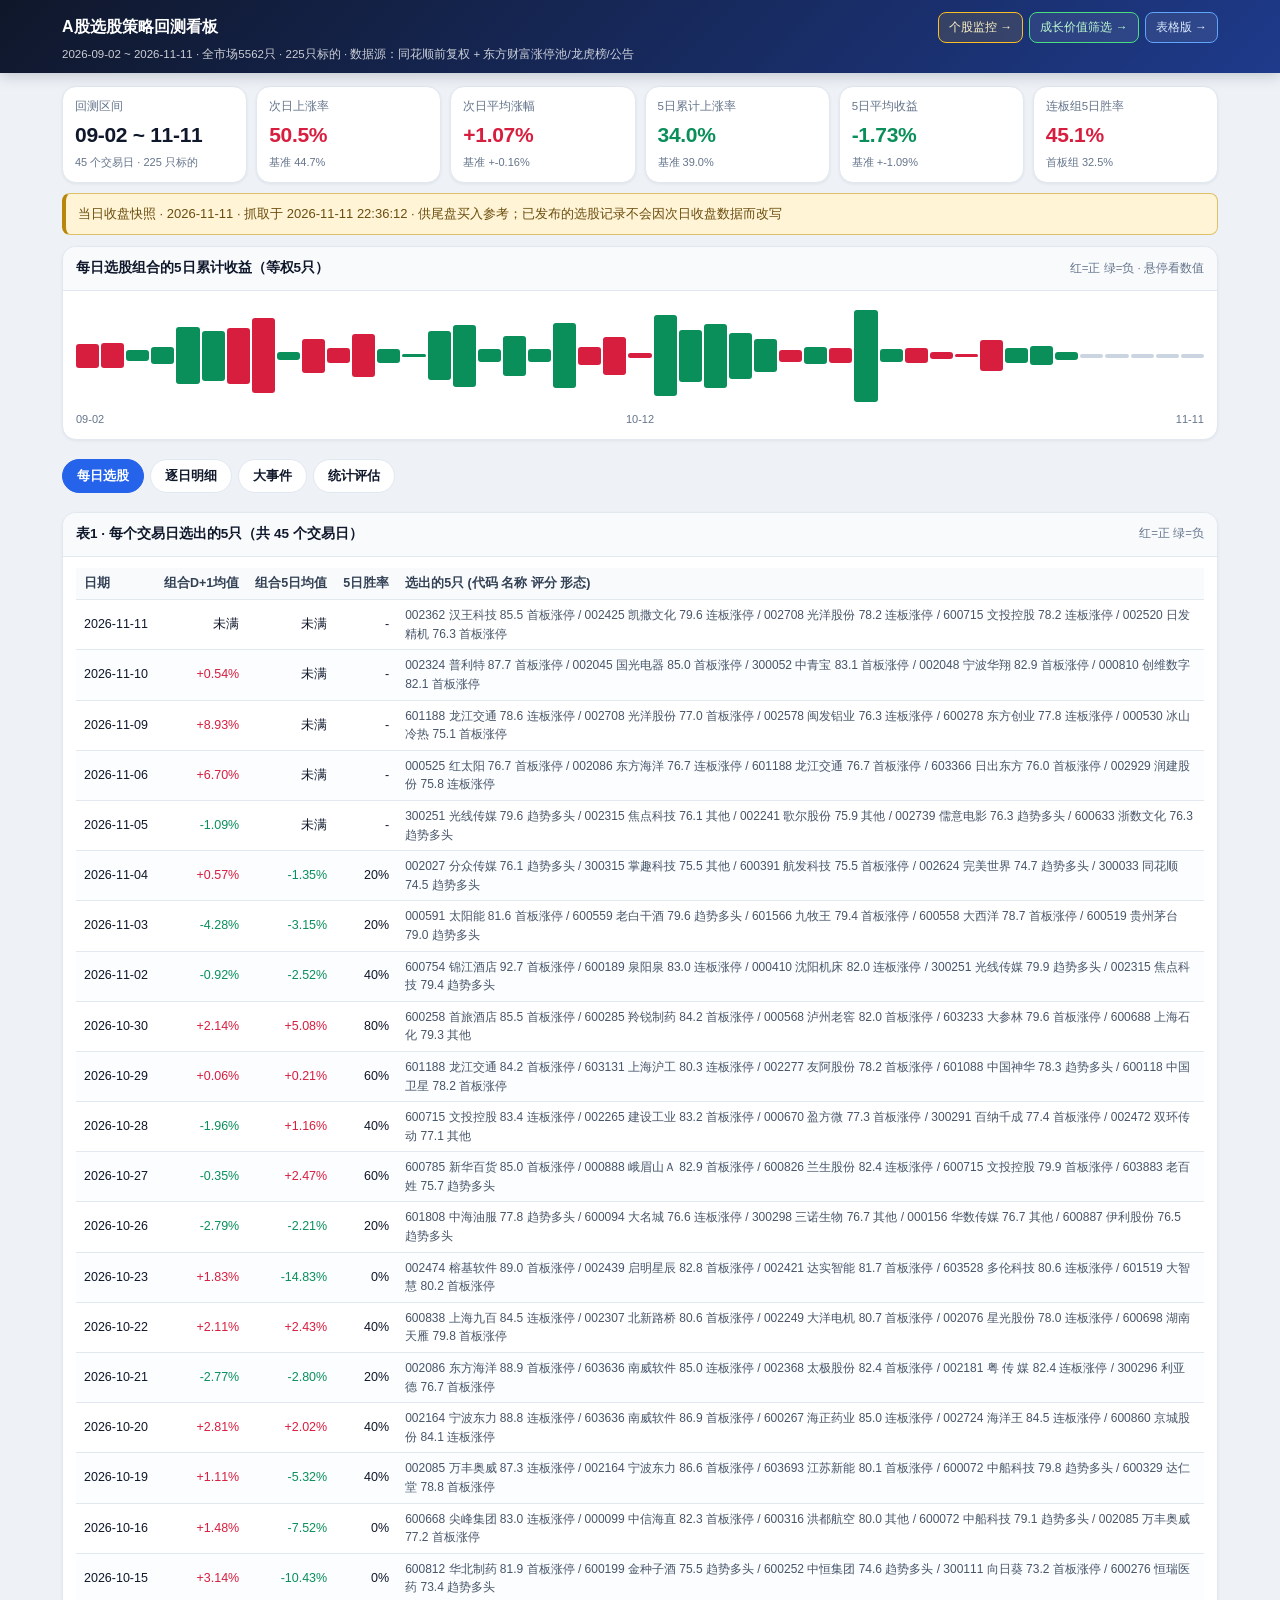
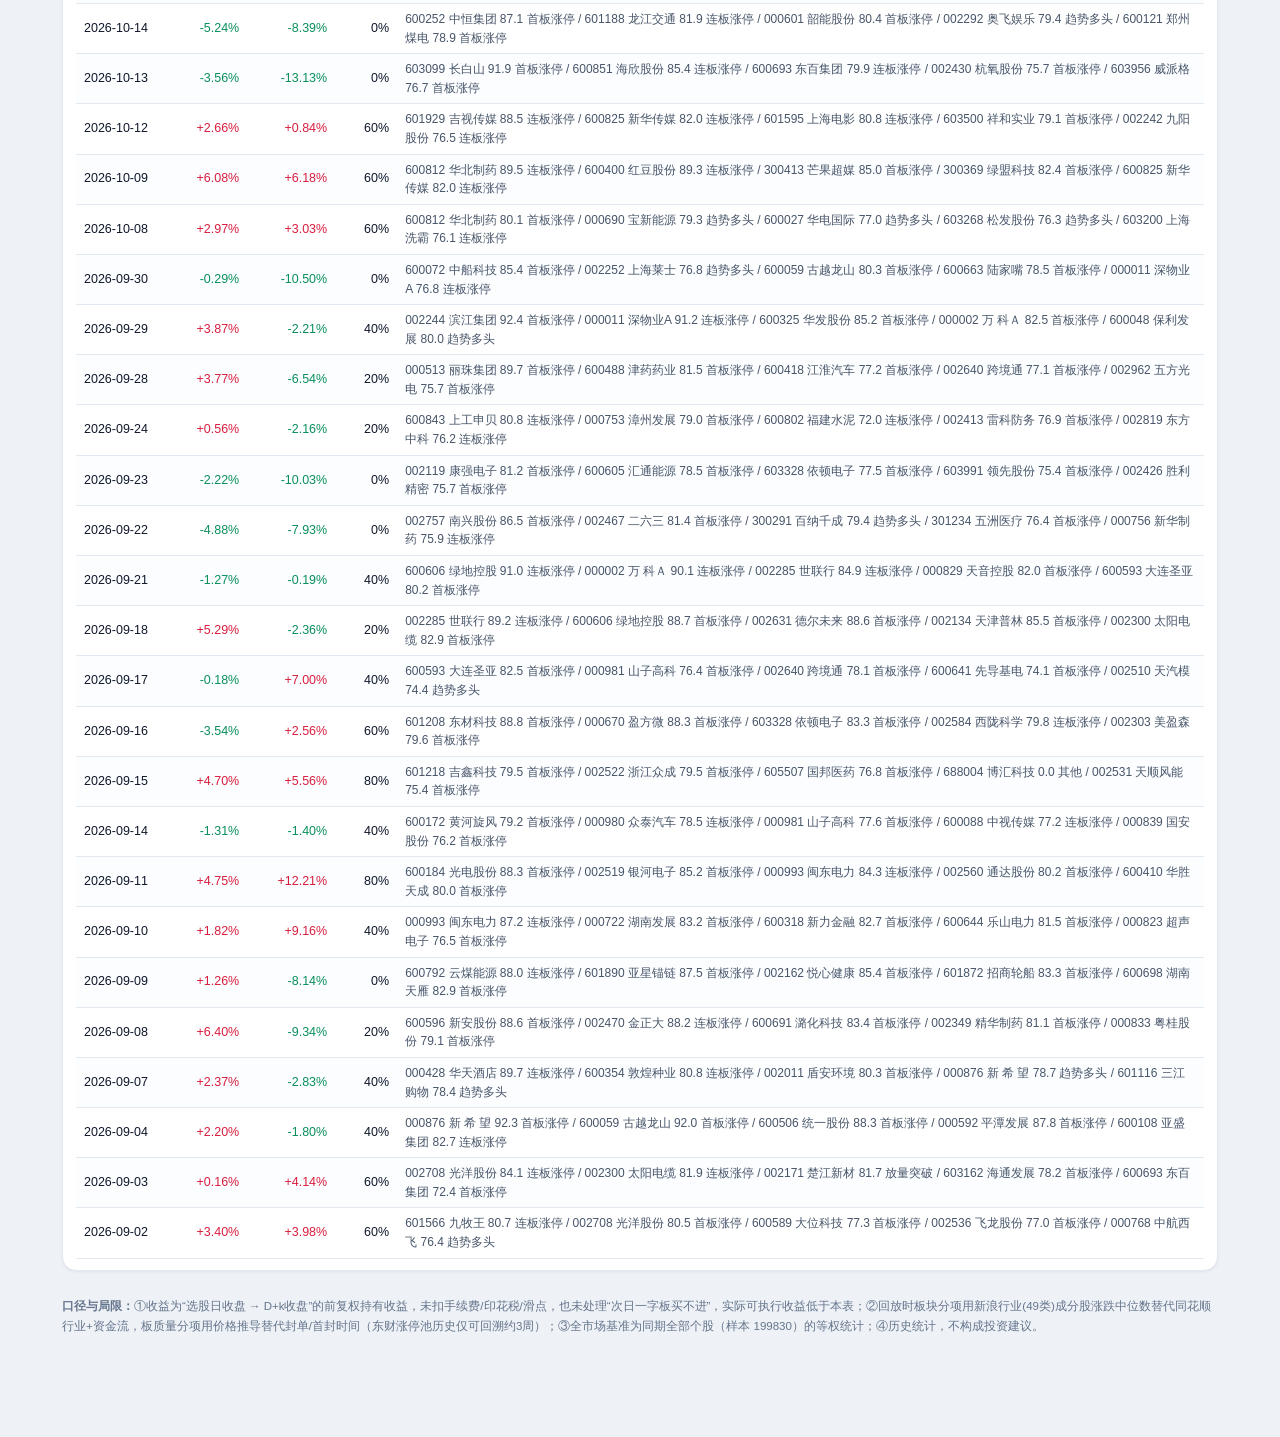
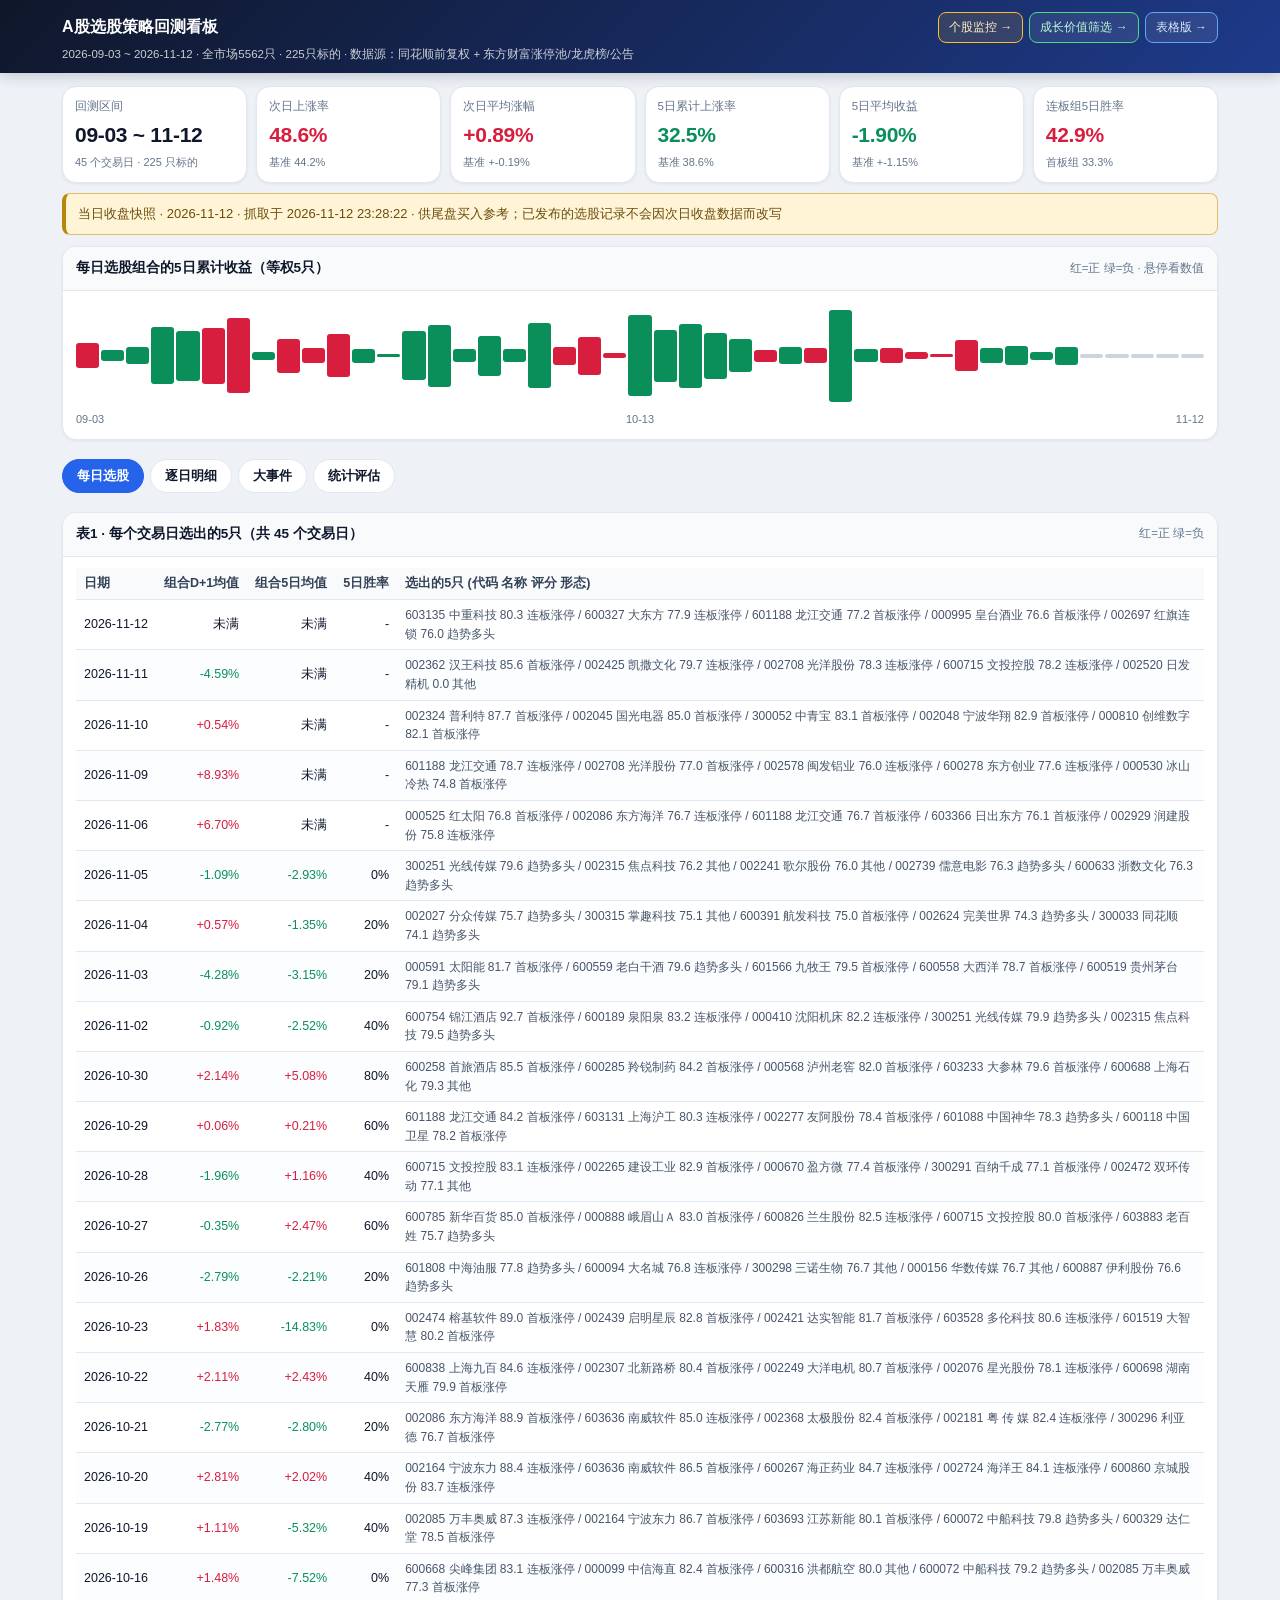
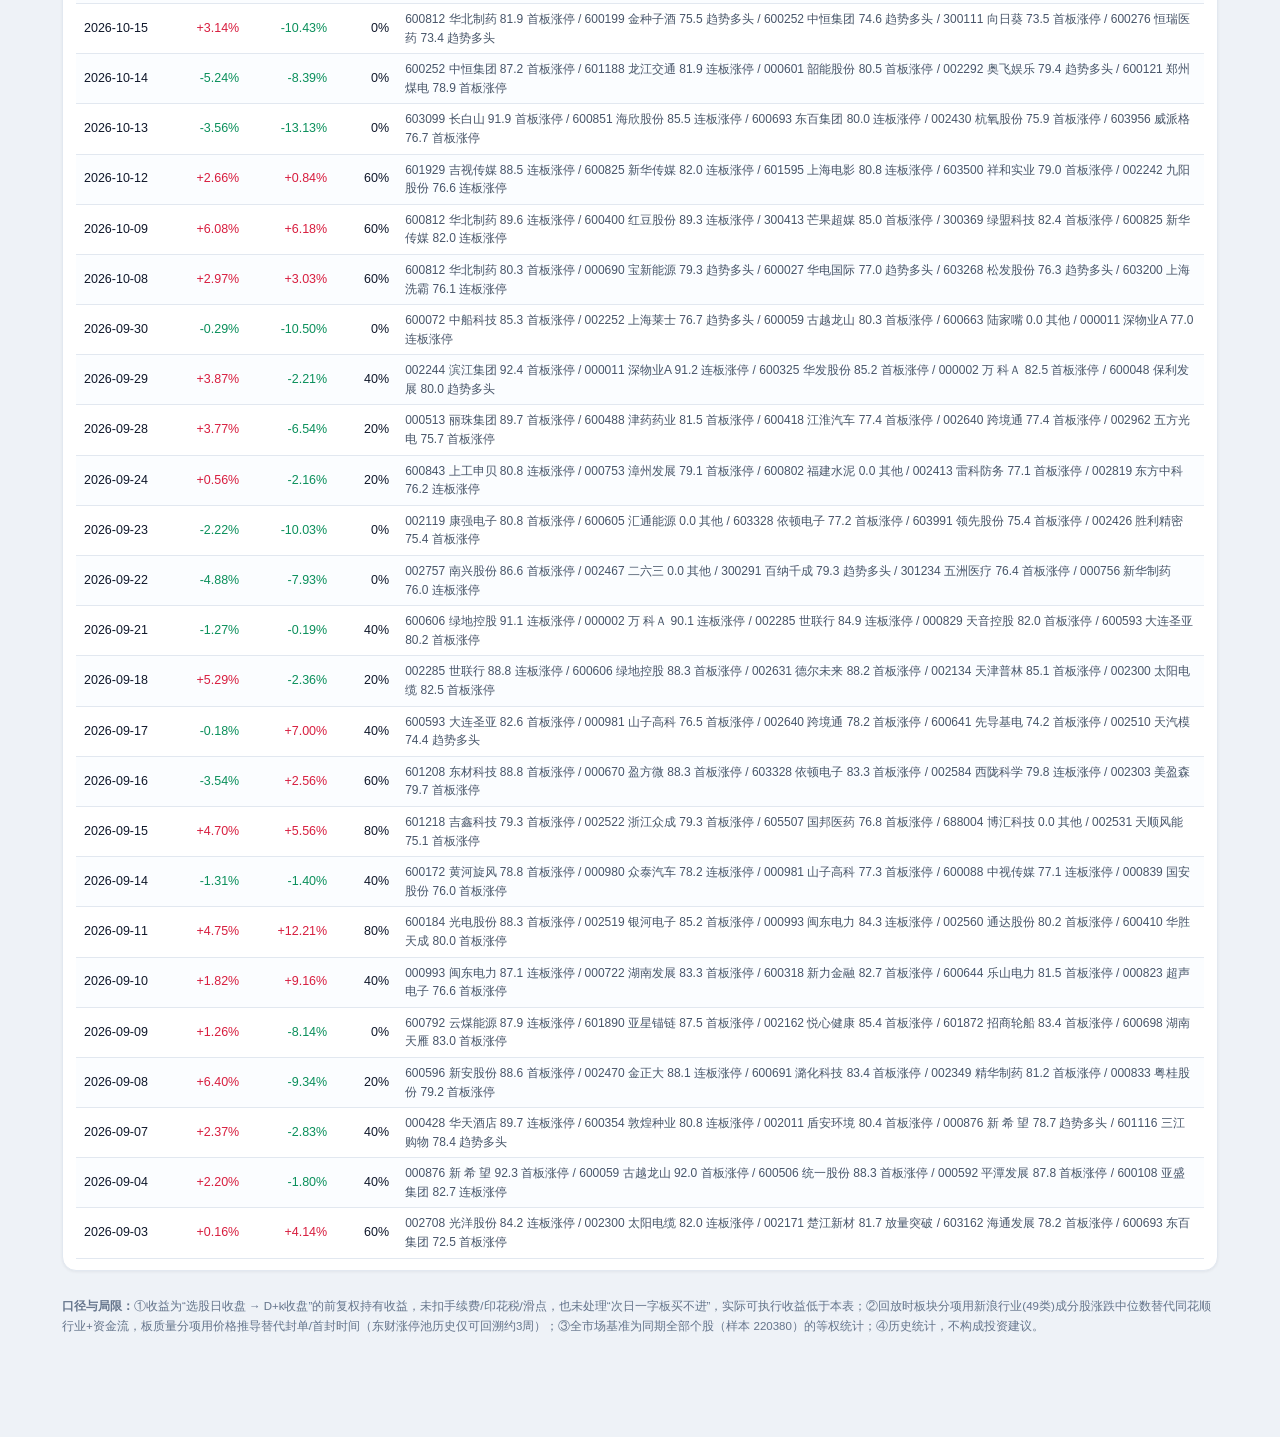
